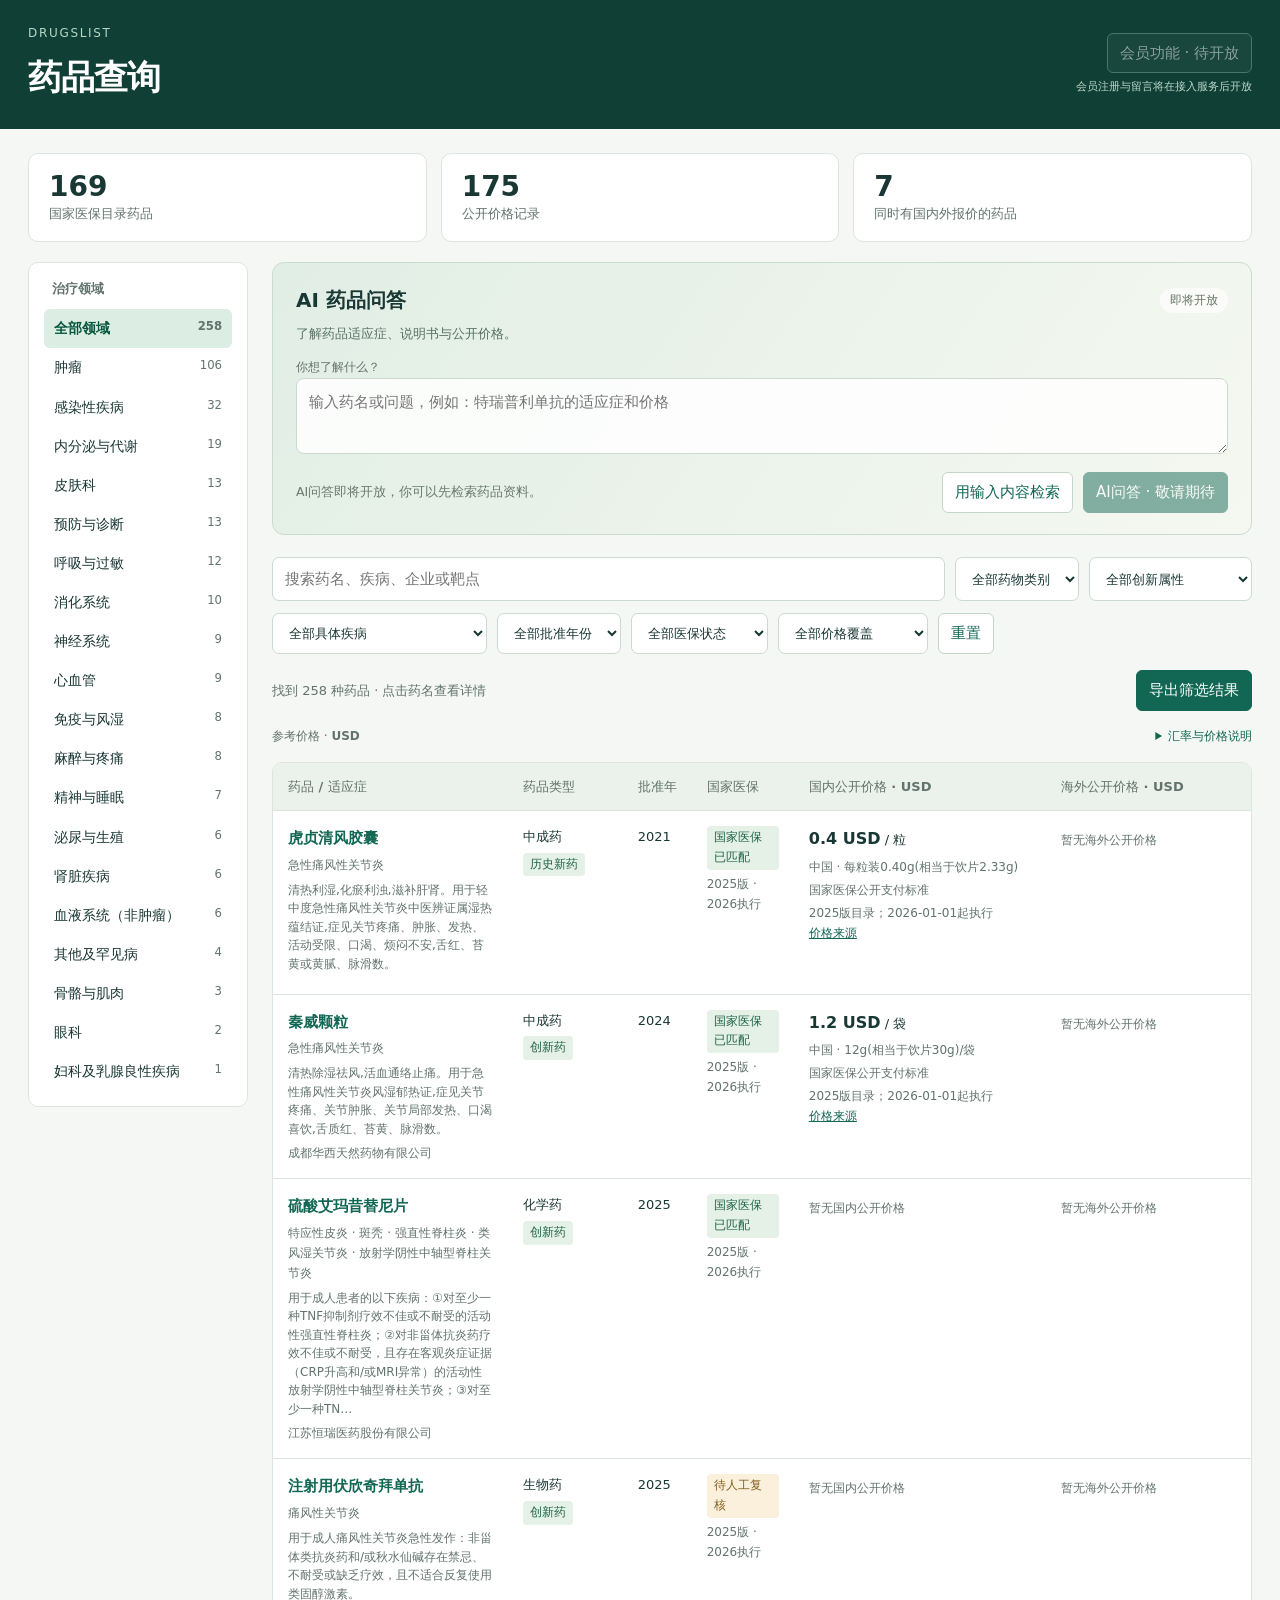
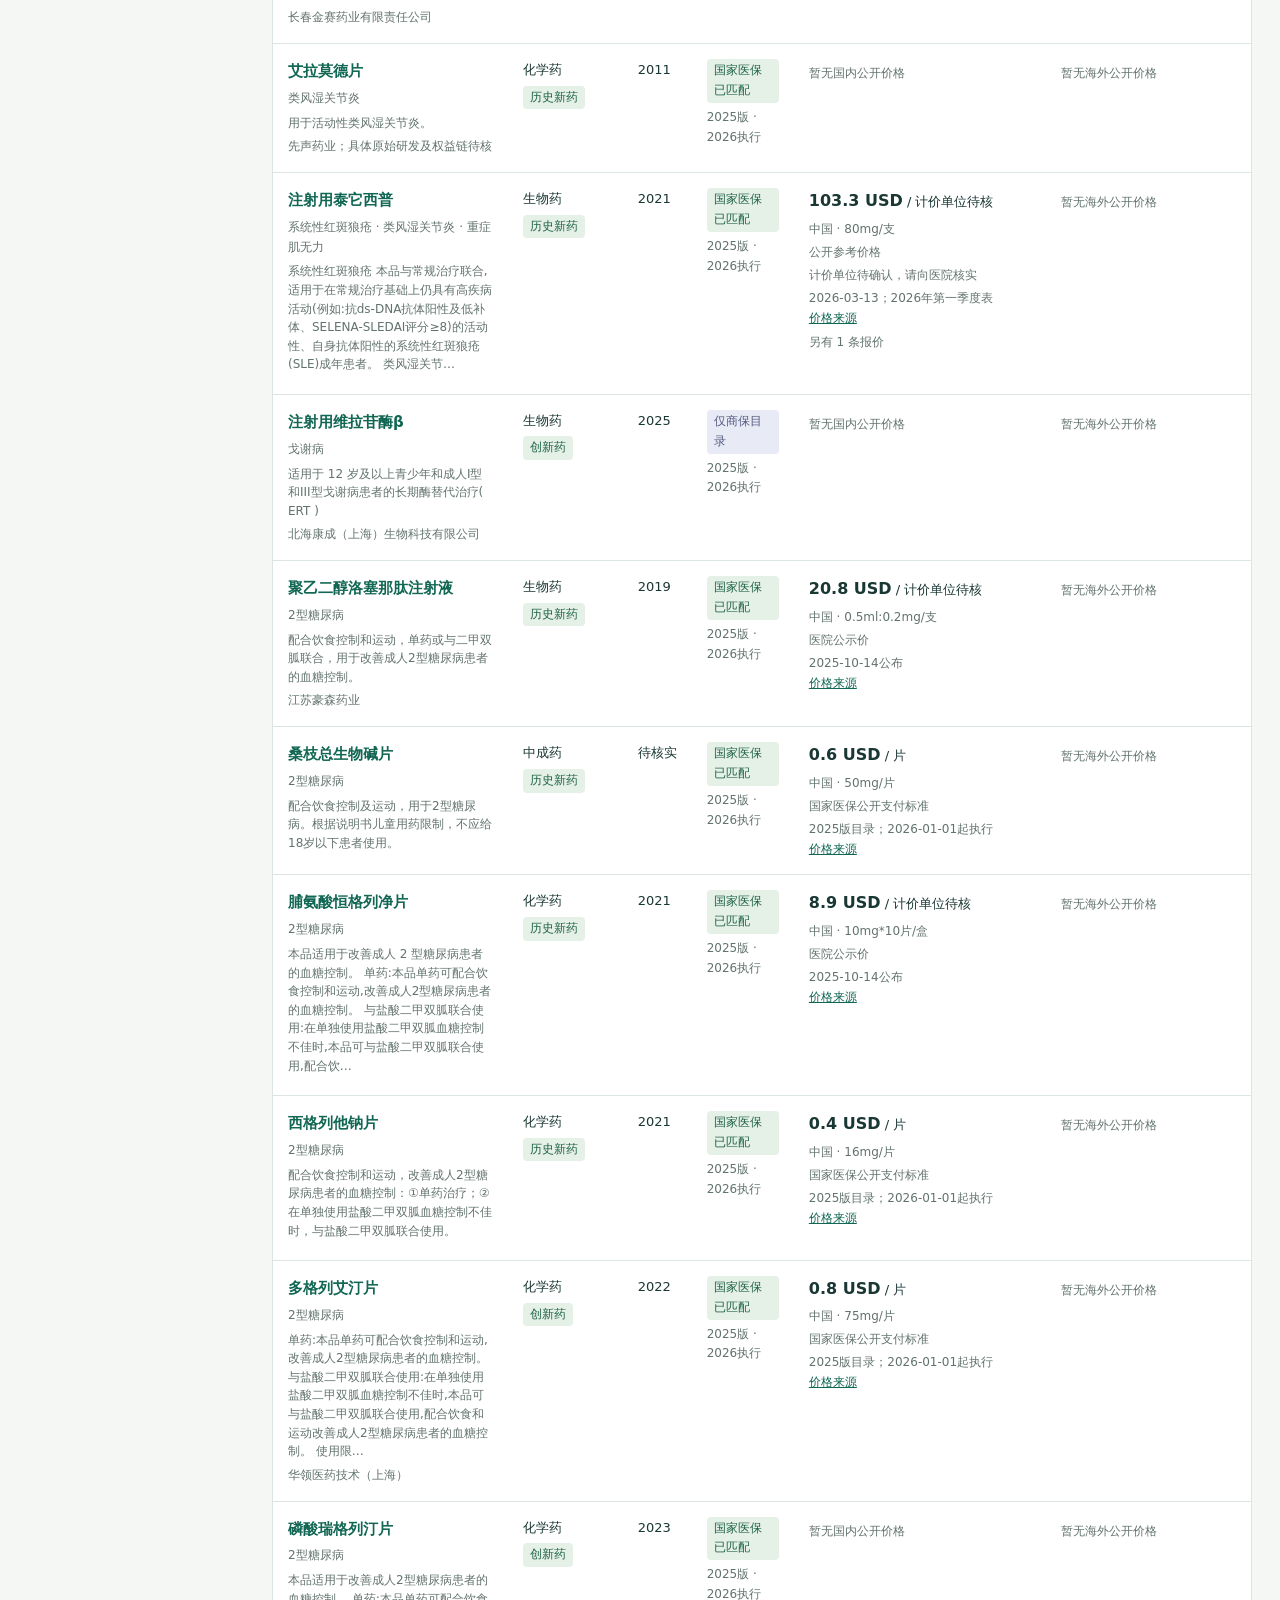
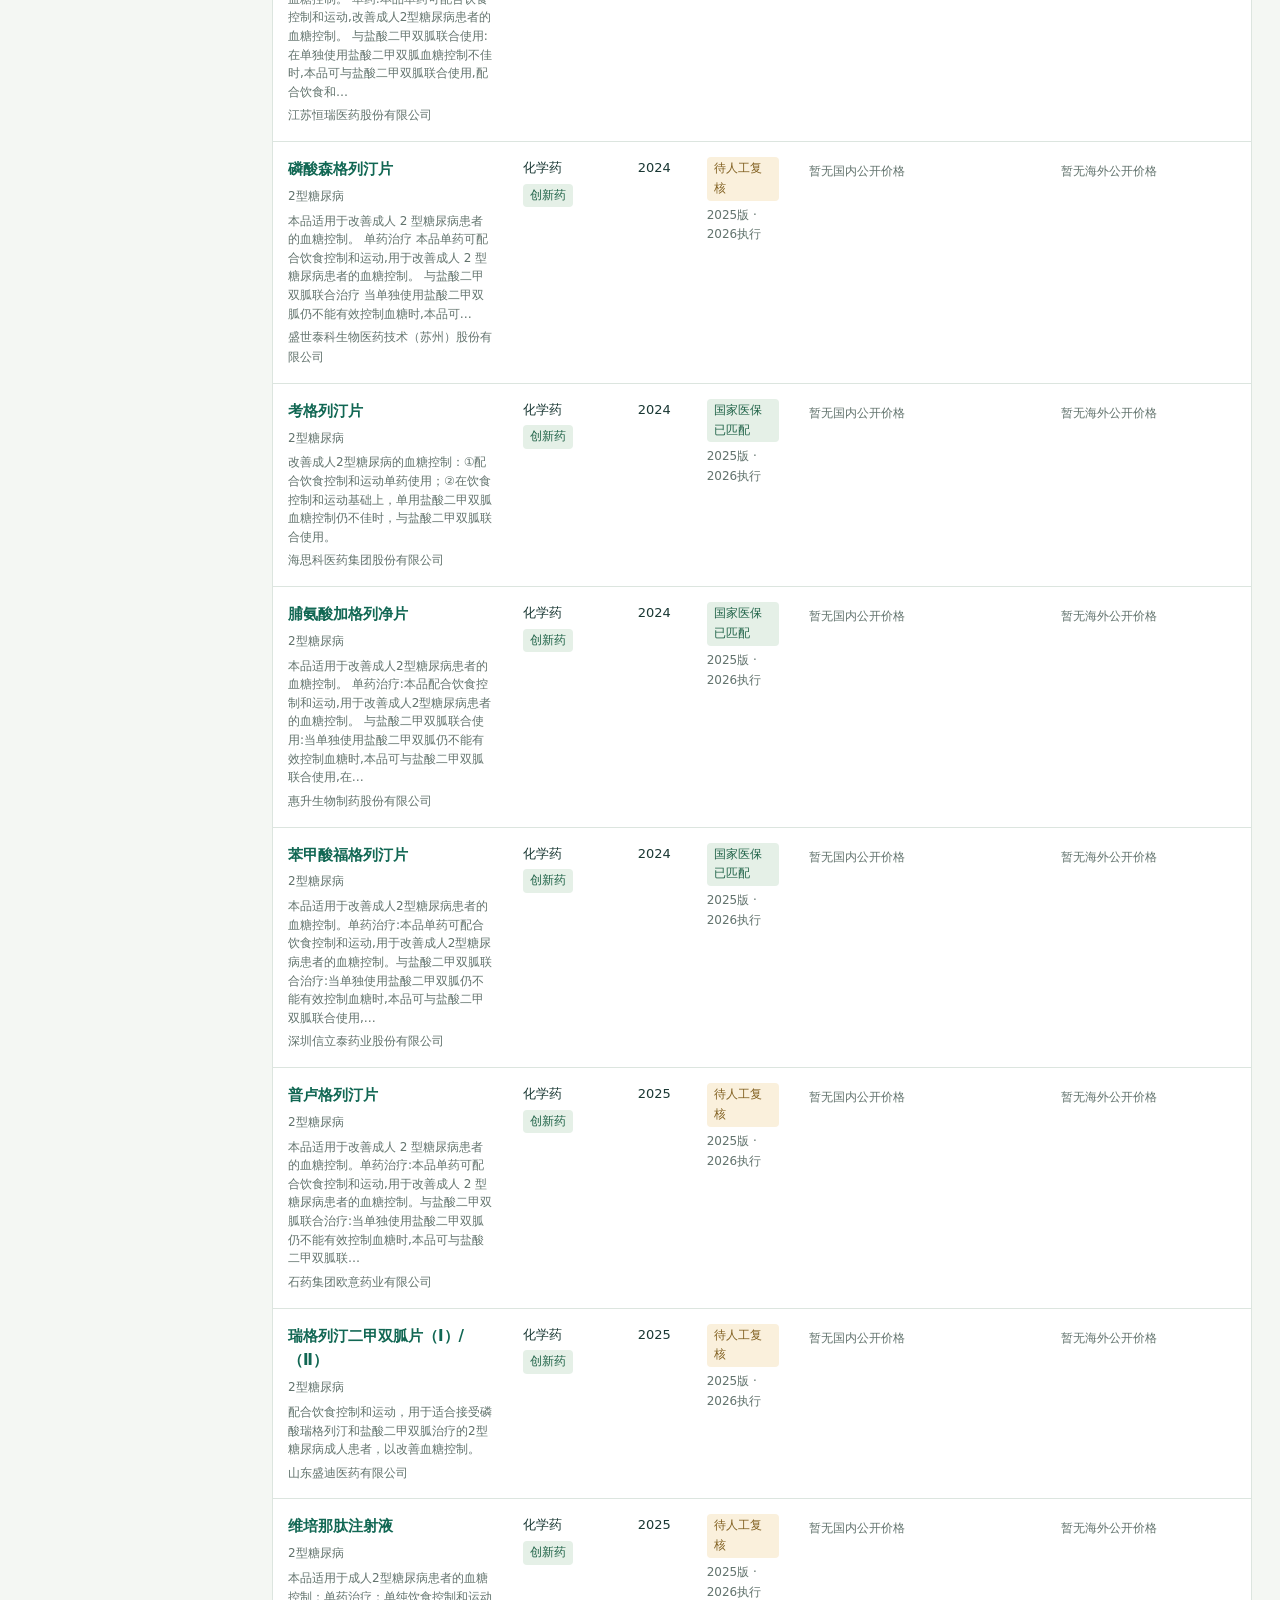
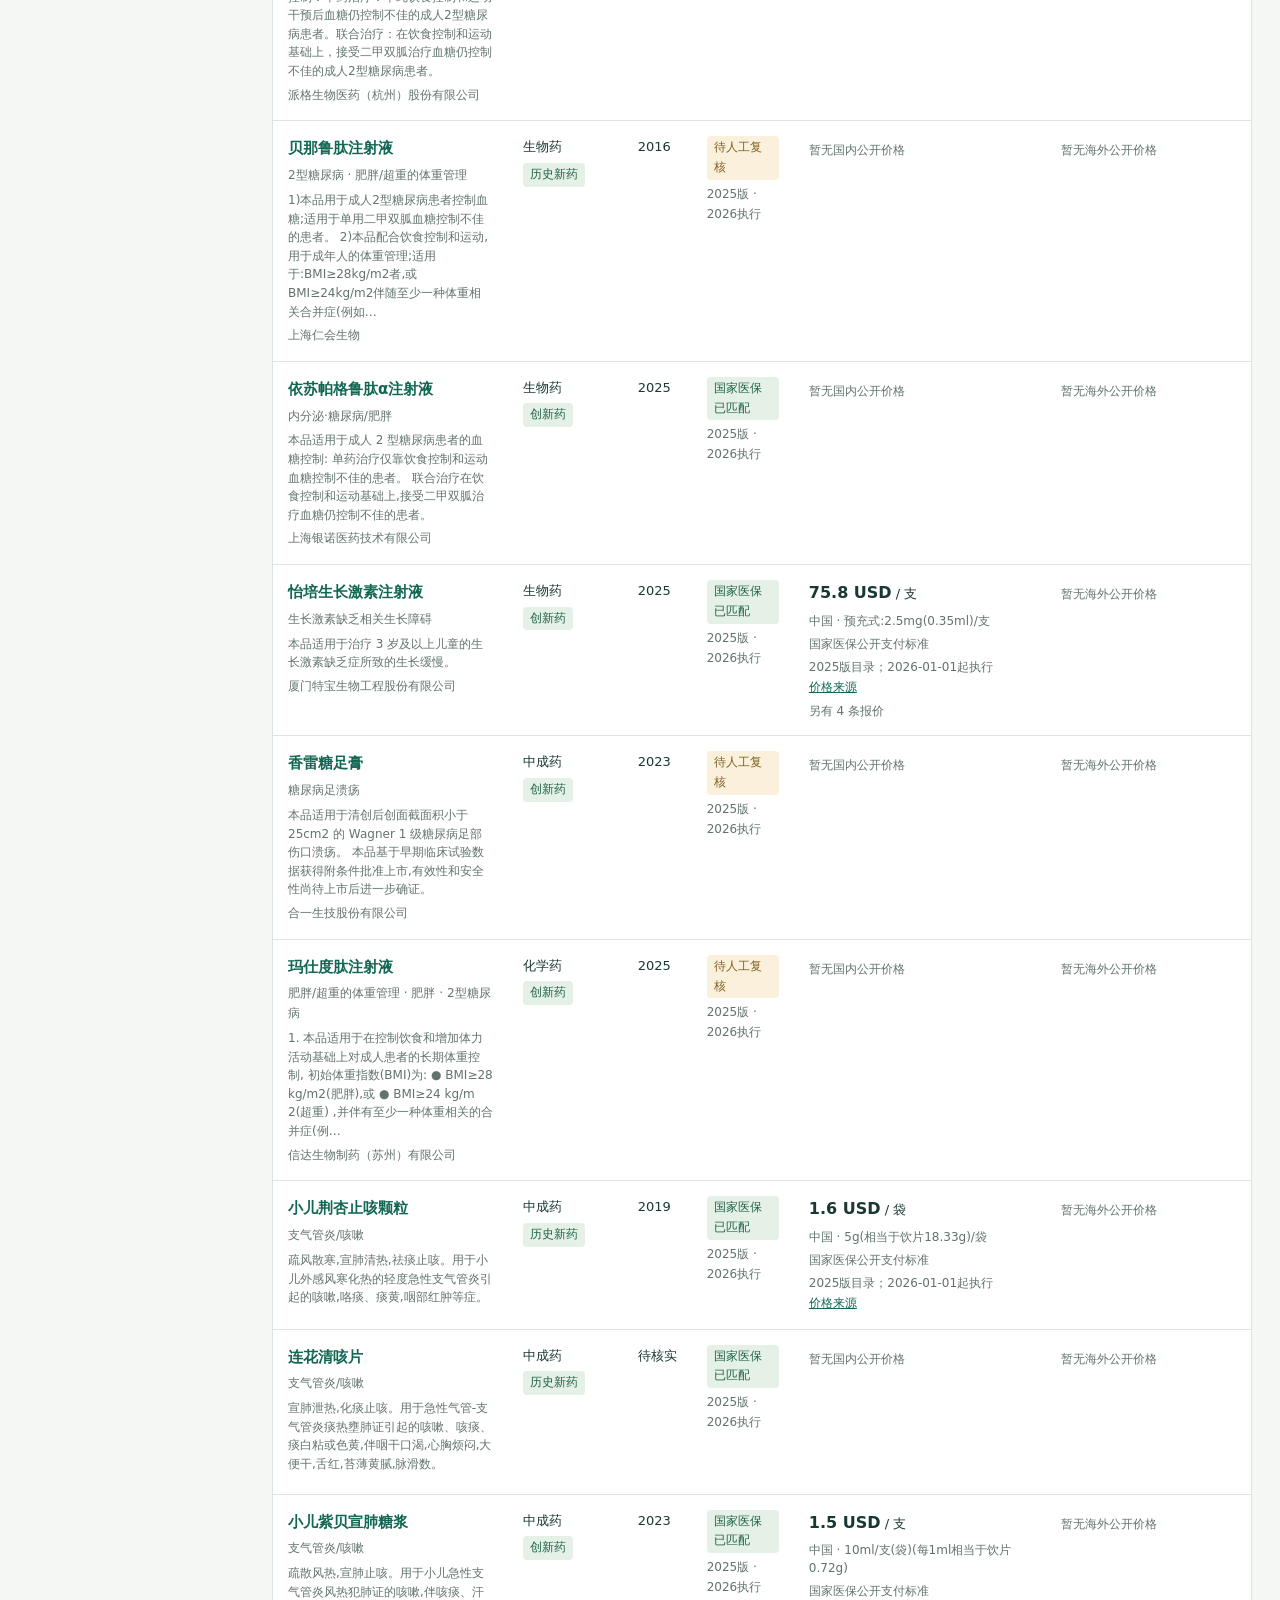
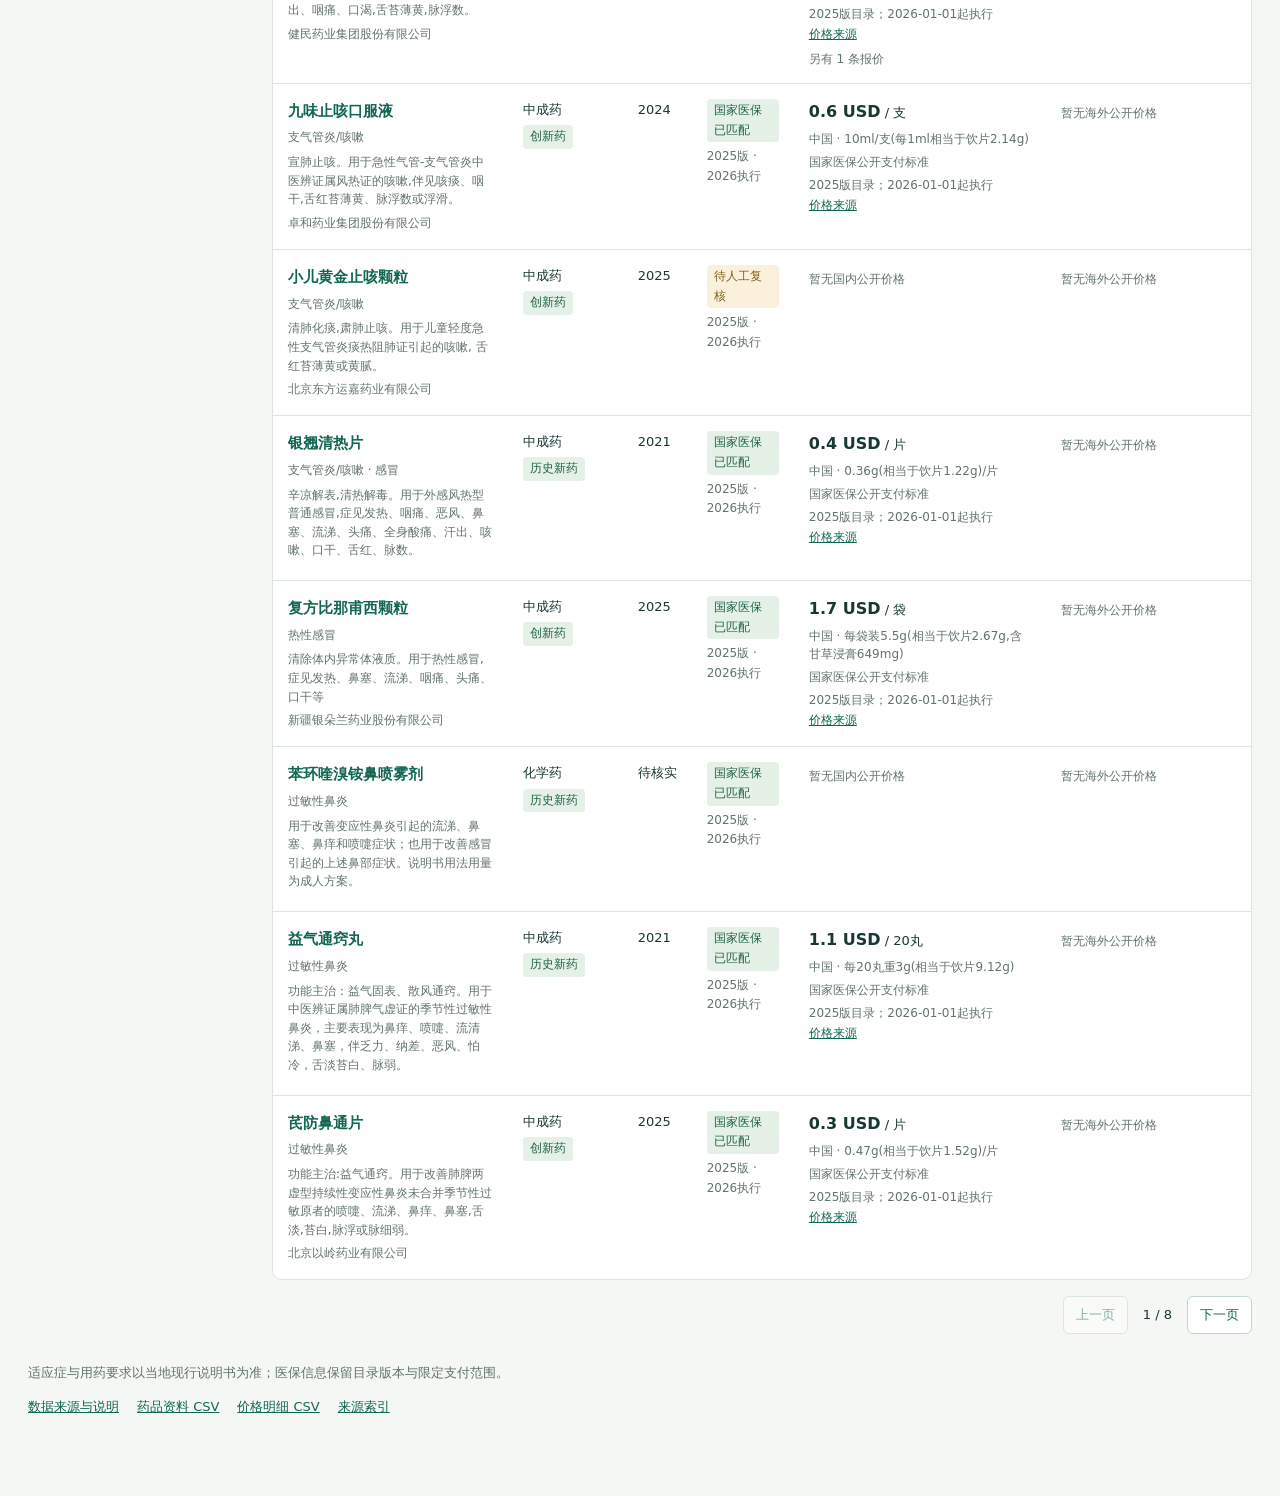
==== index.html @ 09538639 "Add patient drug categories and USD reference prices with simpler catalog UI" ====
<!doctype html><html lang="zh-CN"><meta charset="utf-8"><meta name="viewport" content="width=device-width, initial-scale=1"><meta name="description" content="查询药品适应症、官方说明书、国家医保信息及国内外公开价格。"><title>Drugslist · 药品查询</title><style>
:root{--ink:#193733;--muted:#62736d;--line:#dce5df;--bg:#f4f7f3;--green:#116753;--amber:#8c5d1a}*{box-sizing:border-box}body{margin:0;background:var(--bg);color:var(--ink);font:15px/1.65 system-ui,-apple-system,"PingFang SC",sans-serif}header{background:#103f35;color:#fff;padding:36px max(28px,calc((100vw - 1450px)/2));}header .eyebrow{letter-spacing:.14em;color:#b3d8c7;font-size:12px}h1{font-weight:650;letter-spacing:-.03em;font-size:34px;margin:5px 0 9px}header p{max-width:1050px;color:#d7e8e0;margin:0}a{color:var(--green)}header a{color:#d7e8e0}main{max-width:1506px;margin:auto;padding:24px 28px 50px}.stats{display:grid;grid-template-columns:repeat(5,1fr);gap:14px;margin-bottom:20px}.stat{border:1px solid var(--line);border-radius:10px;background:#fff;padding:16px 20px}.stat strong{font-size:30px;display:block;line-height:1.2}.stat span{color:var(--muted);font-size:13px}.notice{padding:14px 18px;border-left:4px solid #ac873c;background:#faf2df;color:#654e24;margin-bottom:20px;font-size:14px}.layout{display:grid;grid-template-columns:220px 1fr;gap:24px}.sidebar{align-self:start;position:sticky;top:15px;background:white;border:1px solid var(--line);border-radius:10px;padding:15px}.sidebar h2{font-size:13px;color:var(--muted);margin:0 8px 10px}.category{display:flex;width:100%;justify-content:space-between;background:none;border:0;padding:8px 10px;border-radius:6px;text-align:left;font-size:14px;cursor:pointer;color:var(--ink)}.category:hover{background:#edf4ee}.category.active{background:#dceee4;color:#07553e;font-weight:650}.category small{color:var(--muted)}.filters{display:flex;gap:10px;flex-wrap:wrap;margin-bottom:12px}input,select,button{font:inherit}input,select{border:1px solid #cbd9d1;padding:9px 12px;border-radius:7px;background:white;color:var(--ink)}input{flex:1;min-width:270px}select{max-width:100%}.toolbar{display:flex;justify-content:space-between;align-items:center;margin:16px 0;gap:12px;flex-wrap:wrap}.toolbar p{margin:0;color:var(--muted);font-size:13px}.btn{border:1px solid #c4d5ca;color:var(--green);background:#fff;border-radius:6px;padding:7px 12px;cursor:pointer}.btn.primary{background:var(--green);color:#fff;border-color:var(--green)}.tablewrap{border:1px solid var(--line);border-radius:10px;overflow:auto;background:white}table{border-collapse:collapse;width:100%;font-size:13px}th{text-align:left;background:#ebf1eb;color:var(--muted);white-space:nowrap;font-weight:550;padding:13px 15px}td{padding:15px;border-top:1px solid var(--line);vertical-align:top}td.name{min-width:210px;width:24%}.drugname{border:0;padding:0;background:none;font-weight:650;color:var(--green);text-align:left;cursor:pointer;font-size:15px}.drugname:hover{text-decoration:underline}.sub{display:block;font-size:12px;color:var(--muted);margin-top:5px}.tag{display:inline-block;padding:2px 7px;border-radius:4px;background:#e5f0e7;color:#1f6247;font-size:12px}.tag.pending{color:#816020;background:#faf0dc}.tag.commercial{background:#e8eaf5;color:#555b82}.indication{max-width:420px}.empty{padding:40px;text-align:center;color:var(--muted)}footer{margin:28px 0;color:var(--muted);font-size:13px}dialog{border:0;border-radius:12px;padding:0;width:min(960px,calc(100vw - 32px));max-height:90vh;box-shadow:0 15px 70px #163a3638}dialog::backdrop{background:#122d286b}.modalhead{position:sticky;top:0;background:#fff;border-bottom:1px solid var(--line);padding:20px 26px;display:flex;justify-content:space-between;gap:15px;z-index:2}.modalhead h2{font-size:23px;margin:0}.modalbody{padding:22px 26px;color:var(--ink)}.modalbody h3{margin:22px 0 10px;font-size:16px}.modalbody h3:first-child{margin-top:0}.grid{display:grid;grid-template-columns:155px 1fr;font-size:14px;gap:8px 15px}.grid dt{color:var(--muted)}.grid dd{margin:0;overflow-wrap:anywhere}.pricerow{border:1px solid var(--line);border-radius:8px;padding:14px;margin:10px 0}.pricerow strong{font-size:20px}.pricerow p{margin:5px 0;font-size:13px}.linkrow{margin:7px 0;font-size:13px;overflow-wrap:anywhere}.coverage{display:none;margin-top:20px}.coverage.show{display:block}.footlinks{display:flex;gap:18px;flex-wrap:wrap}.pricecell{min-width:205px;width:23%}.priceamount{font-size:16px;font-weight:650;font-variant-numeric:tabular-nums}.pricenote{margin:0 0 14px;color:var(--muted);font-size:12px}.pricecell .sub{line-height:1.5}.pricecell a{font-size:12px}.pagination{display:flex;justify-content:flex-end;align-items:center;gap:15px;margin-top:16px;font-size:13px}@media(max-width:1000px){.layout{grid-template-columns:1fr}.sidebar{position:static;display:flex;flex-wrap:wrap;gap:5px}.sidebar h2{width:100%}.category{width:auto;gap:12px}.stats{grid-template-columns:repeat(3,1fr)}header{padding:25px}main{padding:20px}.grid{grid-template-columns:1fr}.grid dd{margin-bottom:8px}}@media(max-width:580px){.stats{grid-template-columns:repeat(2,1fr)}h1{font-size:27px}.stat{padding:13px}.stat strong{font-size:26px}input{min-width:100%}main{padding:14px}td,th{padding:12px}.modalbody{padding:18px}.modalhead{padding:18px}}
</style><link rel="stylesheet" href="assets/community.css">
<header><div class="header-top"><div><div class="eyebrow">DRUGSLIST</div><h1>药品查询</h1></div><div class="header-member"><button id="memberButton" class="btn">登录 / 注册</button><small id="memberStatus"></small></div></div></header>
<main><section class="stats" id="stats" aria-label="药品资料概览"></section><div class="layout"><aside class="sidebar" id="categories"></aside><section>
<section class="ai-panel" aria-labelledby="aiHeading"><div class="ai-panel-heading"><h2 id="aiHeading">AI 药品问答</h2><span class="ai-badge">即将开放</span></div><p>了解药品适应症、说明书与公开价格。</p><label for="aiQuestion" class="sub">你想了解什么？</label><textarea id="aiQuestion" placeholder="输入药名或问题，例如：特瑞普利单抗的适应症和价格" maxlength="2000" rows="2"></textarea><div class="ai-actions"><small id="aiStatus" role="status">AI问答即将开放，你可以先检索药品资料。</small><button class="btn" id="aiSearchButton">用输入内容检索</button><button class="btn primary" disabled>AI问答 · 敬请期待</button></div></section>
<div class="filters"><input id="search" type="search" placeholder="搜索药名、疾病、企业或靶点" aria-label="搜索药品"><select id="drugKind" aria-label="药物类别"><option value="">全部药物类别</option></select><select id="innovation" aria-label="创新属性"><option value="">全部创新属性</option></select></div>
<select id="scope" aria-label="清单范围" hidden><option value="all" selected>全部药品</option><option value="main">主清单</option><option value="other">其他药品</option></select>
<div class="filters"><select id="disease" aria-label="具体疾病"><option value="">全部具体疾病</option></select><select id="year" aria-label="批准或证据年"><option value="">全部批准年份</option></select><select id="insurance" aria-label="医保状态"><option value="">全部医保状态</option><option value="national">国家医保已匹配</option><option value="commercial">仅商保目录</option><option value="pending">医保待复核</option></select><select id="price" aria-label="价格覆盖"><option value="">全部价格覆盖</option><option value="domestic">有国内报价</option><option value="foreign">有海外报价</option><option value="paired">同时有国内外报价</option><option value="missing">暂无国内报价</option></select><button class="btn" id="reset">重置</button></div>
<div class="toolbar"><p id="resultcount" aria-live="polite"></p><button class="btn primary" id="export">导出筛选结果</button></div>
<div class="price-context"><span>参考价格 · <b>USD</b></span><details><summary>汇率与价格说明</summary><p>采用 <span id="fxDate"></span> <a id="fxSource" target="_blank" rel="noopener">欧洲央行参考汇率</a> 折算。每片、每盒、每瓶等单位保持原样。原始报价及来源可在药品详情中查看。</p><p>公开价格不等于个人自付费用；实际支付受规格、当地医保和优惠条件影响。</p></details></div>
<div class="tablewrap"><table><thead><tr><th>药品 / 适应症</th><th>药品类型</th><th>批准年</th><th>国家医保</th><th>国内公开价格 · USD</th><th>海外公开价格 · USD</th></tr></thead><tbody id="rows"></tbody></table><div class="empty" id="empty" hidden>暂无符合条件的药品，请调整筛选。</div></div><div class="pagination"><button class="btn" id="prev">上一页</button><span id="page"></span><button class="btn" id="next">下一页</button></div></section></div>
<footer><p>适应症与用药要求以当地现行说明书为准；医保信息保留目录版本与限定支付范围。</p><div class="footlinks"><a href="DATA_NOTES.md">数据来源与说明</a><a href="data/drugs.csv" download>药品资料 CSV</a><a href="data/prices.csv" download>价格明细 CSV</a><a href="data/sources.csv" download>来源索引</a></div></footer></main>
<dialog id="detail"><div class="modalhead"><div><h2 id="drugtitle"></h2><span class="sub" id="drugsubtitle"></span></div><button class="btn" id="close" aria-label="关闭详情">关闭 ×</button></div><div class="modalbody" id="detailbody"></div></dialog>
<dialog id="authDialog" class="auth-dialog"><div class="modalhead"><h2 id="authTitle">欢迎回来</h2><button class="btn" id="authClose" aria-label="关闭会员窗口">关闭 ×</button></div><div class="auth-body"><div id="authFields"><form id="authForm"><label>会员账号<input id="username" name="username" autocomplete="username" pattern="[A-Za-z0-9_]{3,32}" minlength="3" maxlength="32" required placeholder="3–32位字母、数字或下划线"></label><label id="registerName" hidden>公开昵称<input id="displayName" name="display_name" autocomplete="nickname" maxlength="30" placeholder="评价中展示的昵称"></label><label>密码<input id="password" name="password" type="password" autocomplete="current-password" minlength="8" maxlength="128" required placeholder="至少8位"></label><small id="authPasswordNote"></small><button id="authSubmit" class="btn primary">登录</button></form><button id="authSwitch" class="auth-switch" type="button">还没有账号？注册会员</button></div><div id="accountInfo" hidden><p id="accountName"></p><p class="sub">你可以在每种药品详情下发布、更新或删除自己的评价。</p><button class="btn" id="logoutButton">退出登录</button></div><p id="authError" class="form-error" role="status"></p></div></dialog>
<script>const DATA=[{"drug_id": "DL-4AF98DBAD7", "治疗大类": "免疫与风湿", "疾病小类": "急性痛风性关节炎", "中文通用名": "虎贞清风胶囊", "英文通用名": "", "商品名": "", "企业/上市许可持有人": "", "研发属性": "国内企业关联；研发归属待核实", "清单层级": "国内企业关联主清单（暂定）", "药品类型": "中药", "注册创新类别": "报告明确创新药/历史新药；历史类别见证据", "机制/靶点": "医保分类：清热除湿剂（不等同完整作用机制）", "首次中国获批年份": "2021", "证据所属年份": "2021", "首次中国获批日期": "", "批准核实状态": "历史年报上市记录已核实；首次日期待核实", "获批适应症/功能主治": "具有清热利湿，化瘀利浊，滋补肝肾的功效，适用于治疗轻中度急性痛风性关节炎中医辨证属湿热蕴结证。", "适应症时间口径": "所引批准年份的适应症；非截至2026年的完整适应症全集", "国内上市状态": "历史批准记录已核实；当前持续销售状态未逐项核实", "海外上市状态": "待逐国核实", "医保状态": "已纳入国家医保（乙类）", "医保目录版本": "2025版；2026-01-01起执行", "医保限定支付范围": "清热利湿，化瘀利浊，滋补肝肾。用于轻中度急性痛风性关节炎。中医辨证属湿热蕴结证，症见关节疼痛、肿胀、发热、活动受限、口渴、烦闷不安，舌红、苔黄或黄腻、脉滑数。", "国内价格状态": "有历史公开价格样本（非当前全国统一价）", "国内价格": "2.99 CNY/粒 [每粒装0.40g(相当于饮片2.33g); 国家医保公开支付标准; 2025版目录；2026-01-01起执行]", "海外价格状态": "未完成海外上市及价格检索", "海外价格": "", "批准来源": "https://www.cnpharm.com/c/2022-06-01/827272.shtml", "批准来源定位": "重点治疗领域品种 15", "批准证据摘要": "具有清热利湿，化瘀利浊，滋补肝肾的功效，适用于治疗轻中度急性痛风性关节炎中医辨证属湿热蕴结证。本品为虎杖、车前草等4种药味组成的1.1类中药创新药，在中医临床经验方基础上进行研制，开展了随机、双盲、安慰剂平行对照、多中心临床试验，获得安全性、有效性证据，其获批上市将为患者提供新的治疗选择。", "采集副本来源": "", "核查日期": "2026-10-23", "备注": "", "医保来源": "https://www.nhsa.gov.cn/module/download/downfile.jsp?classid=0&filename=a32f9f2f3fc046afaf08471f87456ce3.pdf", "医保来源定位": "PDF第185页/编号42/虎贞清风胶囊", "医保协议期": "2026年1月1日至2027年12月31日", "医保核查方法": "目录药品名精确或去盐型/剂型标准化匹配；具体报销须核对剂型及限定", "医保药品分类": "清热除湿剂", "说明书列表": [], "说明书核查状态": "未取得完整官方说明书；已有医保申报/获批公告适应症依据", "适应症详细说明": "清热利湿,化瘀利浊,滋补肝肾。用于轻中度急性痛风性关节炎中医辨证属湿热蕴结证,症见关节疼痛、肿胀、发热、活动受限、口渴、烦闷不安,舌红、苔黄或黄腻、脉滑数。", "适应症来源": "https://www.nhsa.gov.cn/attach/Ypsn2025/YPSN202500252/YPSN202500252.pdf", "适应症版本": "2025年医保申报材料；非截至2026年的完整最新说明书", "疾病小类补充": [], "说明书缺口": "尚未取得厂家或监管机构可访问的完整说明书；当前为国家医保局公开申报中的适应症摘录，附件名未链接到完整原件。", "适应症来源列表": ["https://www.nhsa.gov.cn/attach/Ypsn2025/YPSN202500252/YPSN202500252.pdf"], "具体缺口": "尚未取得厂家或监管机构可访问的完整说明书；当前为国家医保局公开申报中的适应症摘录，附件名未链接到完整原件。", "已取得完整说明书": false, "已取得境内完整说明书": false, "治疗领域关系": "免疫与风湿", "药物类别": "中成药", "创新属性": "历史新药", "分类依据": "报告明确创新药/历史新药；历史类别见证据", "分类来源": "https://www.cnpharm.com/c/2022-06-01/827272.shtml"}, {"drug_id": "DL-655718D130", "治疗大类": "免疫与风湿", "疾病小类": "急性痛风性关节炎", "中文通用名": "秦威颗粒", "英文通用名": "", "商品名": "", "企业/上市许可持有人": "成都华西天然药物有限公司", "研发属性": "国内企业关联；自主研发/引进/共同开发待核实", "清单层级": "国内企业关联主清单（暂定）", "药品类型": "中药", "注册创新类别": "1类创新药（年度报告口径）", "机制/靶点": "医保分类：清热除湿剂（不等同完整作用机制）", "首次中国获批年份": "2024", "证据所属年份": "2024", "首次中国获批日期": "", "批准核实状态": "年度批准附表已核实；精确日期待核实", "获批适应症/功能主治": "清热除湿祛风，活血通络止痛。用于急性痛风性关节炎风湿郁热证，症见关节疼痛、关节肿胀、关节局部发热、口渴喜饮，舌质红、苔黄、脉滑数。", "适应症时间口径": "所引批准年份的适应症；非截至2026年的完整适应症全集", "国内上市状态": "历史批准记录已核实；当前持续销售状态未逐项核实", "海外上市状态": "待逐国核实", "医保状态": "已纳入国家医保（乙类）", "医保目录版本": "2025版；2026-01-01起执行", "医保限定支付范围": "清热除湿祛风，活血通络止痛。用于急性痛风性关节炎风湿郁热证，症见关节疼痛、关节肿胀、关节局部发热、口渴喜饮，舌质红、苔黄、脉滑数。", "国内价格状态": "有历史公开价格样本（非当前全国统一价）", "国内价格": "8.26 CNY/袋 [12g(相当于饮片30g)/袋; 国家医保公开支付标准; 2025版目录；2026-01-01起执行]", "海外价格状态": "未完成海外上市及价格检索", "海外价格": "", "批准来源": "https://www.cnpharm.com/upload/resources/file/2025/03/18/170990.pdf", "批准来源定位": "附件1 序号48；PDF第70页", "批准证据摘要": "", "采集副本来源": "https://www.cnpharm.com/upload/resources/file/2025/03/18/170990.pdf", "核查日期": "2026-10-23", "备注": "", "医保来源": "https://www.nhsa.gov.cn/module/download/downfile.jsp?classid=0&filename=a32f9f2f3fc046afaf08471f87456ce3.pdf", "医保来源定位": "PDF第186页/编号43/秦威颗粒", "医保协议期": "2025年1月1日至2026年12月31日", "医保核查方法": "目录药品名精确或去盐型/剂型标准化匹配；具体报销须核对剂型及限定", "医保药品分类": "清热除湿剂", "说明书列表": [], "说明书核查状态": "已核对官方公示申报中的说明书适应症，说明书原件仍待获取", "适应症详细说明": "清热除湿祛风,活血通络止痛。用于急性痛风性关节炎风湿郁热证,症见关节疼痛、关节肿胀、关节局部发热、口渴喜饮,舌质红、苔黄、脉滑数。", "适应症来源": "https://www.nhsa.gov.cn/attach/Ypsn2024/YPSW202400415/YPSW202400415.pdf", "适应症版本": "2024年医保目录调整企业申报公示：“说明书全部适应症/功能主治”栏；非截至2026年的完整最新说明书核验", "适应症来源列表": ["https://www.nhsa.gov.cn/attach/Ypsn2024/YPSW202400415/YPSW202400415.pdf"], "已取得完整说明书": false, "已取得境内完整说明书": false, "治疗领域关系": "免疫与风湿", "药物类别": "中成药", "创新属性": "创新药", "分类依据": "1类创新药（年度报告口径）", "分类来源": "https://www.cnpharm.com/upload/resources/file/2025/03/18/170990.pdf"}, {"drug_id": "DL-6DBEED1BF7", "治疗大类": "免疫与风湿", "疾病小类": "特应性皮炎;斑秃;强直性脊柱炎;类风湿关节炎;放射学阴性中轴型脊柱关节炎", "中文通用名": "硫酸艾玛昔替尼片", "英文通用名": "", "商品名": "", "企业/上市许可持有人": "江苏恒瑞医药股份有限公司", "研发属性": "国内企业关联；自主研发/引进/共同开发待核实", "清单层级": "国内企业关联主清单（暂定）", "药品类型": "化学药品", "注册创新类别": "1类创新药（年度报告口径）", "机制/靶点": "医保分类：Janus相关激酶(JAK)抑制剂（不等同完整作用机制）", "首次中国获批年份": "2025", "证据所属年份": "2025", "首次中国获批日期": "", "批准核实状态": "年度批准附表已核实；精确日期待核实", "获批适应症/功能主治": "本品适用于对一种或多种TNF抑制剂疗效不佳或不耐受的活动性强直性脊柱炎成人患者。本品适用于对一种或多种TNF抑制剂疗效不佳或不耐受的中重度活动性类风湿关节炎成人患者。本品用于对局部外用治疗或其他系统性治疗应答不充分或不耐受的中重度特应性皮炎成人患者。本品适用于成人重度斑秃患者。", "适应症时间口径": "所引批准年份的适应症；非截至2026年的完整适应症全集", "国内上市状态": "历史批准记录已核实；当前持续销售状态未逐项核实", "海外上市状态": "待逐国核实", "医保状态": "已纳入国家医保（乙类）", "医保目录版本": "2025版；2026-01-01起执行", "医保限定支付范围": "限：1.对局部外用治疗或其他系统性治疗应答不充分或不耐受的中重度特应性皮炎成人患者；2.对一种或多种TNF抑制剂疗效不佳或不耐受的中重度活动性类风湿关节炎成人患者；3.对一种或多种TNF抑制剂疗效不佳或不耐受的活动性强直性脊柱炎成人患者。", "国内价格状态": "本轮未采集到可核验公开价格", "国内价格": "", "海外价格状态": "未完成海外上市及价格检索", "海外价格": "", "批准来源": "https://www.cde.org.cn/main/news/viewInfoCommon/b93aba16ec47467317057dca4aac8437", "批准来源定位": "附件1 序号18；PDF第61页", "批准证据摘要": "", "采集副本来源": "https://file.ciopharma.com/Public/Uploads/Oss/20260513/53b2a5dc51b6cd6a554c2b9a3031b51d5386b1b2.pdf", "核查日期": "2026-10-23", "备注": "", "医保来源": "https://www.nhsa.gov.cn/module/download/downfile.jsp?classid=0&filename=a32f9f2f3fc046afaf08471f87456ce3.pdf", "医保来源定位": "PDF第170页/编号302/硫酸艾玛昔替尼片", "医保协议期": "2026年1月1日至2027年12月31日", "医保核查方法": "目录药品名精确或去盐型/剂型标准化匹配；具体报销须核对剂型及限定", "医保药品分类": "Janus相关激酶(JAK)抑制剂", "说明书列表": [{"标题": "硫酸艾玛昔替尼片官方说明书（50页图像）", "url": "https://www.hengrui.com/uploads/202609091105111e61723f-802c-461a-adab-5594980e109c/0.jpg", "来源页面": "https://www.hengrui.com/product/innovativeMedicine.html?type=1", "页面列表": ["https://www.hengrui.com/uploads/202609091105111e61723f-802c-461a-adab-5594980e109c/0.jpg", "https://www.hengrui.com/uploads/20260909110511084df955-9cef-4aa1-b3c9-8d40f0a499c4/1.jpg", "https://www.hengrui.com/uploads/2026090911051198e44be3-2a14-4c8d-8668-e08c939b08a4/2.jpg", "https://www.hengrui.com/uploads/202609091105114e0e478c-ee2f-4906-aa96-21c6e0369ed0/3.jpg", "https://www.hengrui.com/uploads/20260909110511078aec65-5564-41ba-8b09-a9b3c1a84f53/4.jpg", "https://www.hengrui.com/uploads/2026090911051182b29f97-5f0e-4a0d-90cd-f7773a29898d/5.jpg", "https://www.hengrui.com/uploads/20260909110512f7adf69a-8f47-40e3-af9f-0ecf8e1bc082/6.jpg", "https://www.hengrui.com/uploads/202609091105121acad93f-36b8-4751-9e78-614bdcbd85e7/7.jpg", "https://www.hengrui.com/uploads/2026090911051249fdedd6-1722-482b-a99f-7b96eed66bd3/8.jpg", "https://www.hengrui.com/uploads/20260909110513df6d9c2a-ca85-40c8-a3f3-2799652799da/9.jpg", "https://www.hengrui.com/uploads/202609091105137114af1f-ccf7-4d7e-91a1-e82df830bfb8/10.jpg", "https://www.hengrui.com/uploads/2026090911051359fbf222-a928-4190-b264-73fccd3fccbf/11.jpg", "https://www.hengrui.com/uploads/2026090911051324cd8498-cc31-4a04-a19f-b90b1b2421f9/12.jpg", "https://www.hengrui.com/uploads/20260909110513e2908ac1-b919-4de7-b301-e4fdb9812909/13.jpg", "https://www.hengrui.com/uploads/20260909110514e8d9f6af-9a2a-4d5c-97c2-985e59e06837/14.jpg", "https://www.hengrui.com/uploads/20260909110514f6451e82-8fdf-46a7-a862-4622d4664f8e/15.jpg", "https://www.hengrui.com/uploads/2026090911051479a9ac53-97db-4120-8a74-27f168c9bf14/16.jpg", "https://www.hengrui.com/uploads/20260909110515861d0f4c-9a4b-484a-b81c-b3271a20e9c2/17.jpg", "https://www.hengrui.com/uploads/202609091105158fdbba55-6186-40ed-bba1-998215f8cf05/18.jpg", "https://www.hengrui.com/uploads/20260909110515a82d67f2-ebf5-4160-ae06-afcfadb4741f/19.jpg", "https://www.hengrui.com/uploads/202609091105164f4468b3-8243-486d-a793-e642ab5ae93b/20.jpg", "https://www.hengrui.com/uploads/202609091105172e5b0bbf-b8fa-4b48-a207-dd8a23fea42b/21.jpg", "https://www.hengrui.com/uploads/2026090911051714d6b3c7-fed2-4cf4-8f70-d19ef889deec/22.jpg", "https://www.hengrui.com/uploads/2026090911051627cf8973-6197-4437-8b09-771a9c29664f/23.jpg", "https://www.hengrui.com/uploads/20260909110516d682070d-e771-4ccf-9812-2c497fbbaeae/24.jpg", "https://www.hengrui.com/uploads/20260909110516076d1088-f5d0-48c2-aa4c-0ef42f640cc4/25.jpg", "https://www.hengrui.com/uploads/20260909110516fa012db6-7ff0-4a80-bef3-5b5e1361fa41/26.jpg", "https://www.hengrui.com/uploads/2026090911051775cbfbd4-3e0b-4a37-b532-5515be730541/27.jpg", "https://www.hengrui.com/uploads/20260909110518c47fcbe1-f4ad-4e60-968c-c12ca9d05c79/28.jpg", "https://www.hengrui.com/uploads/20260909110518d82e3c9c-aa20-4373-b504-4a5d59c0a3e0/29.jpg", "https://www.hengrui.com/uploads/202609091105189fa3b533-951c-42e9-9e06-f598ebbc4d42/30.jpg", "https://www.hengrui.com/uploads/20260909110520df9fb569-58a6-406e-a747-8120a647386e/31.jpg", "https://www.hengrui.com/uploads/20260909110518a407ebbd-3e8f-4ba1-92e0-8357c9e52d95/32.jpg", "https://www.hengrui.com/uploads/20260909110519c4b489ec-a67e-4803-ad0b-4dba6d205adf/33.jpg", "https://www.hengrui.com/uploads/20260909110519f6dbad26-1ac1-4e90-9467-57b123c72ba2/34.jpg", "https://www.hengrui.com/uploads/20260909110520cd3cf0b4-3c33-4ee4-84bc-6648e7273a30/35.jpg", "https://www.hengrui.com/uploads/2026090911052041acd29f-1f10-4ca8-b948-9fc8ae2f901b/36.jpg", "https://www.hengrui.com/uploads/20260909110521d9d3ffb8-66d9-414f-aeec-bb49bfeb8bf0/37.jpg", "https://www.hengrui.com/uploads/20260909110520633cde37-bd98-4c0c-af6b-5045117d257b/38.jpg", "https://www.hengrui.com/uploads/20260909110522ff51fe19-0b32-4199-a0d9-af66439a0bfa/39.jpg", "https://www.hengrui.com/uploads/202609091105217181e24c-473a-486a-a291-c7930a55ca1f/40.jpg", "https://www.hengrui.com/uploads/20260909110523c79b5b1b-def1-4186-8aa5-c80dda2f94a9/41.jpg", "https://www.hengrui.com/uploads/20260909110521fbfa02e8-a137-401c-8bd6-81c8fad0612d/42.jpg", "https://www.hengrui.com/uploads/20260909110522016b4d68-21b1-484e-9b68-0ae63565e471/43.jpg", "https://www.hengrui.com/uploads/202609091105211a7fb6c7-5d37-4fd8-8a12-137fc63b1eae/44.jpg", "https://www.hengrui.com/uploads/202609091105213681544f-160f-47b5-ae3a-388756763cd6/45.jpg", "https://www.hengrui.com/uploads/20260909110522fdb80329-eaa0-414d-89ae-ea4f12a7a30d/46.jpg", "https://www.hengrui.com/uploads/20260909110523d169abe0-888b-4738-a750-c954228dee18/47.jpg", "https://www.hengrui.com/uploads/20260909110523e0915cbd-a3d4-4199-b446-40f9750a4639/48.jpg", "https://www.hengrui.com/uploads/202609091105234971823c-7065-404d-9855-5407c276133e/49.jpg"], "来源机构": "恒瑞医药", "版本日期": "2026-08-20", "地域": "中国大陆", "来源类型": "企业官网完整说明书逐页图像", "核验状态": "已核对通用名、修改日期和适应症；官网接口提供完整页序列", "本地副本说明": "按官网完整页序列下载并合并为PDF，未改变页面内容", "页数": 50, "原件链接列表": ["https://www.hengrui.com/uploads/202609091105111e61723f-802c-461a-adab-5594980e109c/0.jpg", "https://www.hengrui.com/uploads/20260909110511084df955-9cef-4aa1-b3c9-8d40f0a499c4/1.jpg", "https://www.hengrui.com/uploads/2026090911051198e44be3-2a14-4c8d-8668-e08c939b08a4/2.jpg", "https://www.hengrui.com/uploads/202609091105114e0e478c-ee2f-4906-aa96-21c6e0369ed0/3.jpg", "https://www.hengrui.com/uploads/20260909110511078aec65-5564-41ba-8b09-a9b3c1a84f53/4.jpg", "https://www.hengrui.com/uploads/2026090911051182b29f97-5f0e-4a0d-90cd-f7773a29898d/5.jpg", "https://www.hengrui.com/uploads/20260909110512f7adf69a-8f47-40e3-af9f-0ecf8e1bc082/6.jpg", "https://www.hengrui.com/uploads/202609091105121acad93f-36b8-4751-9e78-614bdcbd85e7/7.jpg", "https://www.hengrui.com/uploads/2026090911051249fdedd6-1722-482b-a99f-7b96eed66bd3/8.jpg", "https://www.hengrui.com/uploads/20260909110513df6d9c2a-ca85-40c8-a3f3-2799652799da/9.jpg", "https://www.hengrui.com/uploads/202609091105137114af1f-ccf7-4d7e-91a1-e82df830bfb8/10.jpg", "https://www.hengrui.com/uploads/2026090911051359fbf222-a928-4190-b264-73fccd3fccbf/11.jpg", "https://www.hengrui.com/uploads/2026090911051324cd8498-cc31-4a04-a19f-b90b1b2421f9/12.jpg", "https://www.hengrui.com/uploads/20260909110513e2908ac1-b919-4de7-b301-e4fdb9812909/13.jpg", "https://www.hengrui.com/uploads/20260909110514e8d9f6af-9a2a-4d5c-97c2-985e59e06837/14.jpg", "https://www.hengrui.com/uploads/20260909110514f6451e82-8fdf-46a7-a862-4622d4664f8e/15.jpg", "https://www.hengrui.com/uploads/2026090911051479a9ac53-97db-4120-8a74-27f168c9bf14/16.jpg", "https://www.hengrui.com/uploads/20260909110515861d0f4c-9a4b-484a-b81c-b3271a20e9c2/17.jpg", "https://www.hengrui.com/uploads/202609091105158fdbba55-6186-40ed-bba1-998215f8cf05/18.jpg", "https://www.hengrui.com/uploads/20260909110515a82d67f2-ebf5-4160-ae06-afcfadb4741f/19.jpg", "https://www.hengrui.com/uploads/202609091105164f4468b3-8243-486d-a793-e642ab5ae93b/20.jpg", "https://www.hengrui.com/uploads/202609091105172e5b0bbf-b8fa-4b48-a207-dd8a23fea42b/21.jpg", "https://www.hengrui.com/uploads/2026090911051714d6b3c7-fed2-4cf4-8f70-d19ef889deec/22.jpg", "https://www.hengrui.com/uploads/2026090911051627cf8973-6197-4437-8b09-771a9c29664f/23.jpg", "https://www.hengrui.com/uploads/20260909110516d682070d-e771-4ccf-9812-2c497fbbaeae/24.jpg", "https://www.hengrui.com/uploads/20260909110516076d1088-f5d0-48c2-aa4c-0ef42f640cc4/25.jpg", "https://www.hengrui.com/uploads/20260909110516fa012db6-7ff0-4a80-bef3-5b5e1361fa41/26.jpg", "https://www.hengrui.com/uploads/2026090911051775cbfbd4-3e0b-4a37-b532-5515be730541/27.jpg", "https://www.hengrui.com/uploads/20260909110518c47fcbe1-f4ad-4e60-968c-c12ca9d05c79/28.jpg", "https://www.hengrui.com/uploads/20260909110518d82e3c9c-aa20-4373-b504-4a5d59c0a3e0/29.jpg", "https://www.hengrui.com/uploads/202609091105189fa3b533-951c-42e9-9e06-f598ebbc4d42/30.jpg", "https://www.hengrui.com/uploads/20260909110520df9fb569-58a6-406e-a747-8120a647386e/31.jpg", "https://www.hengrui.com/uploads/20260909110518a407ebbd-3e8f-4ba1-92e0-8357c9e52d95/32.jpg", "https://www.hengrui.com/uploads/20260909110519c4b489ec-a67e-4803-ad0b-4dba6d205adf/33.jpg", "https://www.hengrui.com/uploads/20260909110519f6dbad26-1ac1-4e90-9467-57b123c72ba2/34.jpg", "https://www.hengrui.com/uploads/20260909110520cd3cf0b4-3c33-4ee4-84bc-6648e7273a30/35.jpg", "https://www.hengrui.com/uploads/2026090911052041acd29f-1f10-4ca8-b948-9fc8ae2f901b/36.jpg", "https://www.hengrui.com/uploads/20260909110521d9d3ffb8-66d9-414f-aeec-bb49bfeb8bf0/37.jpg", "https://www.hengrui.com/uploads/20260909110520633cde37-bd98-4c0c-af6b-5045117d257b/38.jpg", "https://www.hengrui.com/uploads/20260909110522ff51fe19-0b32-4199-a0d9-af66439a0bfa/39.jpg", "https://www.hengrui.com/uploads/202609091105217181e24c-473a-486a-a291-c7930a55ca1f/40.jpg", "https://www.hengrui.com/uploads/20260909110523c79b5b1b-def1-4186-8aa5-c80dda2f94a9/41.jpg", "https://www.hengrui.com/uploads/20260909110521fbfa02e8-a137-401c-8bd6-81c8fad0612d/42.jpg", "https://www.hengrui.com/uploads/20260909110522016b4d68-21b1-484e-9b68-0ae63565e471/43.jpg", "https://www.hengrui.com/uploads/202609091105211a7fb6c7-5d37-4fd8-8a12-137fc63b1eae/44.jpg", "https://www.hengrui.com/uploads/202609091105213681544f-160f-47b5-ae3a-388756763cd6/45.jpg", "https://www.hengrui.com/uploads/20260909110522fdb80329-eaa0-414d-89ae-ea4f12a7a30d/46.jpg", "https://www.hengrui.com/uploads/20260909110523d169abe0-888b-4738-a750-c954228dee18/47.jpg", "https://www.hengrui.com/uploads/20260909110523e0915cbd-a3d4-4199-b446-40f9750a4639/48.jpg", "https://www.hengrui.com/uploads/202609091105234971823c-7065-404d-9855-5407c276133e/49.jpg"], "本地阅读副本": ["https://github.com/Hanhancyber/Drugslist/releases/download/labels-2026-10-23/DL-6DBEED1BF7-1-1.pdf"]}], "说明书核查状态": "已核验官方完整说明书（逐页图像）", "适应症详细说明": "用于成人患者的以下疾病：①对至少一种TNF抑制剂疗效不佳或不耐受的活动性强直性脊柱炎；②对非甾体抗炎药疗效不佳或不耐受，且存在客观炎症证据（CRP升高和/或MRI异常）的活动性放射学阴性中轴型脊柱关节炎；③对至少一种TNF抑制剂疗效不佳或不耐受的中重度活动性类风湿关节炎；④对局部外用治疗或其他系统性治疗应答不充分或不耐受的中重度特应性皮炎；⑤重度斑秃。", "适应症来源": "https://www.hengrui.com/product/innovativeMedicine.html?type=1", "适应症版本": "2026-08-20", "疾病小类补充": ["强直性脊柱炎", "类风湿关节炎", "放射学阴性中轴型脊柱关节炎", "特应性皮炎", "斑秃"], "适应症来源列表": ["https://www.hengrui.com/product/innovativeMedicine.html?type=1"], "已取得完整说明书": true, "已取得境内完整说明书": true, "治疗领域关系": "免疫与风湿;皮肤科", "药物类别": "化学药", "创新属性": "创新药", "分类依据": "1类创新药（年度报告口径）", "分类来源": "https://www.cde.org.cn/main/news/viewInfoCommon/b93aba16ec47467317057dca4aac8437"}, {"drug_id": "DL-0B682A23F9", "治疗大类": "免疫与风湿", "疾病小类": "痛风性关节炎", "中文通用名": "注射用伏欣奇拜单抗", "英文通用名": "", "商品名": "", "企业/上市许可持有人": "长春金赛药业有限责任公司", "研发属性": "国内企业关联；自主研发/引进/共同开发待核实", "清单层级": "国内企业关联主清单（暂定）", "药品类型": "治疗用生物制品", "注册创新类别": "1类创新药（年度报告口径）", "机制/靶点": "", "首次中国获批年份": "2025", "证据所属年份": "2025", "首次中国获批日期": "", "批准核实状态": "年度批准附表已核实；精确日期待核实", "获批适应症/功能主治": "本品适用于对非甾体类抗炎药和或秋水仙碱禁忌、不耐受或缺乏疗效的，以及不适合反复使用类固醇激素的成人痛风性关节炎急性发作。", "适应症时间口径": "所引批准年份的适应症；非截至2026年的完整适应症全集", "国内上市状态": "历史批准记录已核实；当前持续销售状态未逐项核实", "海外上市状态": "待逐国核实", "医保状态": "2025国家医保目录未匹配；待人工复核", "医保目录版本": "2025版；2026-01-01起执行", "医保限定支付范围": "", "国内价格状态": "本轮未采集到可核验公开价格", "国内价格": "", "海外价格状态": "未完成海外上市及价格检索", "海外价格": "", "批准来源": "https://www.cde.org.cn/main/news/viewInfoCommon/b93aba16ec47467317057dca4aac8437", "批准来源定位": "附件1 序号64；PDF第69页", "批准证据摘要": "", "采集副本来源": "https://file.ciopharma.com/Public/Uploads/Oss/20260513/53b2a5dc51b6cd6a554c2b9a3031b51d5386b1b2.pdf", "核查日期": "2026-10-23", "备注": "", "医保核查方法": "已检索目录全文提取条目；未匹配不直接认定未纳入；复合剂型名称仍需人工复核", "医保来源": "https://www.nhsa.gov.cn/module/download/downfile.jsp?classid=0&filename=a32f9f2f3fc046afaf08471f87456ce3.pdf", "说明书列表": [{"标题": "注射用伏欣奇拜单抗官方说明书", "url": "https://www.genscigroup.com/Public/Uploads/uploadfile/files/20250715/68b69b6fc597c.pdf", "来源机构": "长春金赛药业", "版本日期": "未填写核准/修改日期（官网2025-07发布）", "地域": "中国大陆", "来源类型": "企业官方说明书原件", "核验状态": "已核对药品名称及说明书正文", "原件链接列表": [], "本地阅读副本": ["https://github.com/Hanhancyber/Drugslist/releases/download/labels-2026-10-23/DL-0B682A23F9-1-1.pdf"]}], "说明书核查状态": "已核验官方完整说明书", "适应症详细说明": "用于成人痛风性关节炎急性发作：非甾体类抗炎药和/或秋水仙碱存在禁忌、不耐受或缺乏疗效，且不适合反复使用类固醇激素。", "适应症来源": "https://www.genscigroup.com/Public/Uploads/uploadfile/files/20250715/68b69b6fc597c.pdf", "适应症版本": "未填写核准/修改日期（官网2025-07发布）", "疾病小类补充": [], "适应症来源列表": ["https://www.genscigroup.com/Public/Uploads/uploadfile/files/20250715/68b69b6fc597c.pdf"], "已取得完整说明书": true, "已取得境内完整说明书": true, "治疗领域关系": "免疫与风湿", "药物类别": "生物药", "创新属性": "创新药", "分类依据": "1类创新药（年度报告口径）", "分类来源": "https://www.cde.org.cn/main/news/viewInfoCommon/b93aba16ec47467317057dca4aac8437"}, {"drug_id": "DL-7A18BC60FE", "治疗大类": "免疫与风湿", "疾病小类": "类风湿关节炎", "中文通用名": "艾拉莫德片", "英文通用名": "", "商品名": "艾得辛", "企业/上市许可持有人": "先声药业；具体原始研发及权益链待核", "研发属性": "国内开发产品；分子原创归属待独立复核", "清单层级": "国内企业关联主清单（暂定）", "药品类型": "化学药品", "注册创新类别": "历史创新药；具体注册分类见来源", "机制/靶点": "医保分类：其他非甾体类抗炎和抗风湿药（不等同完整作用机制）", "首次中国获批年份": "2011", "证据所属年份": "2011", "首次中国获批日期": "", "批准核实状态": "批准年份有来源；精确首次日期待核实", "获批适应症/功能主治": "活动性类风湿关节炎；试验中的干燥综合征不计作获批适应症。", "适应症时间口径": "所引批准年份的适应症；非截至2026年的完整适应症全集", "国内上市状态": "历史批准记录已核实；当前持续销售状态未逐项核实", "海外上市状态": "待逐国核实", "医保状态": "已纳入国家医保（乙类）", "医保目录版本": "2025版；2026-01-01起执行", "医保限定支付范围": "限活动性类风湿关节炎患者的二线治疗。", "国内价格状态": "本轮未采集到可核验公开价格", "国内价格": "", "海外价格状态": "未完成海外上市及价格检索", "海外价格": "", "批准来源": "https://www.simcere.com/news/detail.aspx?mtt=103", "批准来源定位": "网页正文或说明书核准页", "批准证据摘要": "", "采集副本来源": "", "核查日期": "2026-10-23", "备注": "", "医保来源": "https://www.nhsa.gov.cn/module/download/downfile.jsp?classid=0&filename=a32f9f2f3fc046afaf08471f87456ce3.pdf", "医保来源定位": "PDF第61页/编号1024/艾拉莫德", "医保协议期": "", "医保核查方法": "目录药品名精确或去盐型/剂型标准化匹配；具体报销须核对剂型及限定", "医保药品分类": "其他非甾体类抗炎和抗风湿药", "说明书列表": [{"标题": "艾拉莫德片官方说明书", "url": "https://www.simcere.com/pro/detail.aspx?mtt=12", "来源机构": "先声药业", "版本日期": "官网2026年上传；末次修订日期待确认", "地域": "中国", "核验状态": "已下载完整文件并核对药品身份及适应症；已核对适应症页", "资料类型": "境内完整厂家说明书", "原件链接列表": ["https://www.simcere.com/attached/upload/file/20260528/6391556148245193756328622.pdf", "https://www.simcere.com/attached/upload/file/20260528/6391556148251558328586051.pdf"], "本地阅读副本页数": 2, "本地阅读副本说明": "官网提供的说明书正反两份PDF按原序合并；原文件及官方链接保留。", "本地阅读副本": ["https://github.com/Hanhancyber/Drugslist/releases/download/labels-2026-10-23/DL-7A18BC60FE-1-1.pdf"]}], "说明书核查状态": "已取得境内完整厂家说明书", "适应症详细说明": "用于活动性类风湿关节炎。", "适应症来源": "https://www.simcere.com/pro/detail.aspx?mtt=12", "适应症版本": "官网2026年上传；末次修订日期待确认；中国说明书", "适应症补充来源": "https://www.simcere.com/news/detail.aspx?mtt=103", "疾病小类补充": [], "说明书缺口": "已取得完整原件，但具体最新修订日期无法完全确认；网站上传时间不视为法定修改日期。", "适应症来源列表": ["https://www.simcere.com/pro/detail.aspx?mtt=12"], "具体缺口": "已取得完整原件，但具体最新修订日期无法完全确认；网站上传时间不视为法定修改日期。", "已取得完整说明书": true, "已取得境内完整说明书": true, "治疗领域关系": "免疫与风湿", "药物类别": "化学药", "创新属性": "历史新药", "分类依据": "历史创新药；具体注册分类见来源", "分类来源": "https://www.simcere.com/news/detail.aspx?mtt=103"}, {"drug_id": "DL-2569501B91", "治疗大类": "免疫与风湿", "疾病小类": "系统性红斑狼疮;类风湿关节炎;重症肌无力", "中文通用名": "注射用泰它西普", "英文通用名": "", "商品名": "", "企业/上市许可持有人": "", "研发属性": "自主研发/自主知识产权（该年官方报告表述；历史溯源未单独审计）", "清单层级": "国内企业关联主清单（暂定）", "药品类型": "治疗用生物制品", "注册创新类别": "报告明确创新药/历史新药；历史类别见证据", "机制/靶点": "医保分类：选择性免疫抑制剂（不等同完整作用机制）", "首次中国获批年份": "2021", "证据所属年份": "2021", "首次中国获批日期": "", "批准核实状态": "历史年报上市记录已核实；首次日期待核实", "获批适应症/功能主治": "适用于与常规治疗联合用于在常规治疗基础上仍具有高疾病活动的活动性、自身抗体阳性的系统性红斑狼疮（SLE）成年患者。", "适应症时间口径": "所引批准年份的适应症；非截至2026年的完整适应症全集", "国内上市状态": "历史批准记录已核实；当前持续销售状态未逐项核实", "海外上市状态": "待逐国核实", "医保状态": "已纳入国家医保（乙类）", "医保目录版本": "2025版；2026-01-01起执行", "医保限定支付范围": "限：1.在常规治疗基础上仍具有高疾病活动(例如：抗ds-DNA抗体阳性及低补体、SELENA-SLEDAI评分≥8)的活动性、自身抗体阳性的系统性红斑狼疮(SLE)成年患者；2.抗乙酰胆碱受体(AChR)抗体阳性的成人全身型重症肌无力(gMG)患者。", "国内价格状态": "有历史公开价格样本（非当前全国统一价）", "国内价格": "777.86 CNY/计价单位待核 [80mg/支; 医院公开药品价格（原表包装口径）; 2025-10-14公布]；689.15 CNY/计价单位待核 [80mg/支; 飞书参考文档所引公开价格; 2026-03-13；2026年第一季度表]", "海外价格状态": "未完成海外上市及价格检索", "海外价格": "", "批准来源": "https://www.cnpharm.com/c/2022-06-01/827272.shtml", "批准来源定位": "重点治疗领域品种 57", "批准证据摘要": "适用于与常规治疗联合用于在常规治疗基础上仍具有高疾病活动的活动性、自身抗体阳性的系统性红斑狼疮（SLE）成年患者。本品种为我国自主研发的创新治疗用生物制品，可将B淋巴细胞刺激因子（BLyS）受体跨膜蛋白活化物（TACI）的胞外特定的可溶性部分，与人免疫球蛋白G1（IgG1）的可结晶片段（Fc）构建成的融合蛋白，由于TACI受体对BLyS和增殖诱导配体（APRIL）具有很高的亲和力，本品种可以阻止BLyS和APRIL与它们的细胞膜受体、B细胞成熟抗原、B细胞活化分子受体之间的相互作用，从而达到抑制BLyS和APRIL的生物学活性的作用，其获批上市为患者提供了新的治疗选择。", "采集副本来源": "", "核查日期": "2026-10-23", "备注": "", "医保来源": "https://www.nhsa.gov.cn/module/download/downfile.jsp?classid=0&filename=a32f9f2f3fc046afaf08471f87456ce3.pdf", "医保来源定位": "PDF第167页/编号282/注射用泰它西普", "医保协议期": "2026年1月1日至2027年12月31日", "医保核查方法": "目录药品名精确或去盐型/剂型标准化匹配；具体报销须核对剂型及限定", "医保药品分类": "选择性免疫抑制剂", "说明书列表": [], "说明书核查状态": "已核对官方公示申报中的说明书适应症，说明书原件仍待获取", "适应症详细说明": "系统性红斑狼疮 本品与常规治疗联合,适用于在常规治疗基础上仍具有高疾病活动(例如:抗ds-DNA抗体阳性及低补体、SELENA-SLEDAI评分≥8)的活动性、自身抗体阳性的系统性红斑狼疮(SLE)成年患者。 类风湿关节炎 本品与甲氨蝶呤联合,用于对甲氨蝶呤疗效不佳的中、重度活动性类风湿关节炎成人患者。 全身型重症肌无力 本品与常规治疗药物联合,用于治疗抗乙酰胆碱受体(AChR)抗体阳性的成人全身型重症肌无力(gMG)患者。", "适应症来源": "https://www.nhsa.gov.cn/attach/Ypsn2025/YPSN202500169/YPSN202500169.pdf", "适应症版本": "2025年医保目录调整企业申报公示：“说明书全部适应症/功能主治”栏；非截至2026年的完整最新说明书核验", "疾病小类补充": ["系统性红斑狼疮", "类风湿关节炎", "重症肌无力"], "适应症来源列表": ["https://www.nhsa.gov.cn/attach/Ypsn2025/YPSN202500169/YPSN202500169.pdf"], "已取得完整说明书": false, "已取得境内完整说明书": false, "治疗领域关系": "免疫与风湿;神经系统", "药物类别": "生物药", "创新属性": "历史新药", "分类依据": "报告明确创新药/历史新药；历史类别见证据", "分类来源": "https://www.cnpharm.com/c/2022-06-01/827272.shtml"}, {"drug_id": "DL-AB2474A048", "治疗大类": "其他及罕见病", "疾病小类": "戈谢病", "中文通用名": "注射用维拉苷酶β", "英文通用名": "", "商品名": "", "企业/上市许可持有人": "北海康成（上海）生物科技有限公司", "研发属性": "国内企业关联；自主研发/引进/共同开发待核实", "清单层级": "国内企业关联主清单（暂定）", "药品类型": "治疗用生物制品", "注册创新类别": "1类创新药（年度报告口径）", "机制/靶点": "", "首次中国获批年份": "2025", "证据所属年份": "2025", "首次中国获批日期": "", "批准核实状态": "年度批准附表已核实；精确日期待核实", "获批适应症/功能主治": "适用于12岁及以上青少年和成人Ⅰ型和Ⅲ型戈谢病患者的长期酶替代治疗（ERT）。", "适应症时间口径": "所引批准年份的适应症；非截至2026年的完整适应症全集", "国内上市状态": "历史批准记录已核实；当前持续销售状态未逐项核实", "海外上市状态": "待逐国核实", "医保状态": "未纳入基本医保；已入2025商保创新药目录", "医保目录版本": "2025版；2026-01-01起执行", "医保限定支付范围": "商保目录不由基本医保基金支付；具体商业保险以合同为准", "国内价格状态": "本轮未采集到可核验公开价格", "国内价格": "", "海外价格状态": "未完成海外上市及价格检索", "海外价格": "", "批准来源": "https://www.cde.org.cn/main/news/viewInfoCommon/b93aba16ec47467317057dca4aac8437", "批准来源定位": "附件1 序号69；PDF第69页", "批准证据摘要": "", "采集副本来源": "https://file.ciopharma.com/Public/Uploads/Oss/20260513/53b2a5dc51b6cd6a554c2b9a3031b51d5386b1b2.pdf", "核查日期": "2026-10-23", "备注": "", "医保来源": "https://www.nhsa.gov.cn/module/download/downfile.jsp?classid=0&filename=da298734646c4a4ca1b5ca612ee23fb1.pdf", "医保核查方法": "商保目录精确名称匹配；基本医保通知明确不支付", "说明书列表": [], "说明书核查状态": "已核验官方公示适应症；完整说明书原件待补", "适应症详细说明": "适用于 12 岁及以上青少年和成人I型和III型戈谢病患者的长期酶替代治疗( ERT )", "适应症来源": "https://www.nhsa.gov.cn/attach/Ypsnsp2025/YPSW202500223/YPSW202500223.pdf", "适应症版本": "国家医保局2025年企业申报公示；未覆盖此后全部新增适应症。", "疾病小类补充": [], "适应症来源列表": ["https://www.nhsa.gov.cn/attach/Ypsnsp2025/YPSW202500223/YPSW202500223.pdf"], "已取得完整说明书": false, "已取得境内完整说明书": false, "治疗领域关系": "其他及罕见病", "药物类别": "生物药", "创新属性": "创新药", "分类依据": "1类创新药（年度报告口径）", "分类来源": "https://www.cde.org.cn/main/news/viewInfoCommon/b93aba16ec47467317057dca4aac8437"}, {"drug_id": "DL-45E9792177", "治疗大类": "内分泌与代谢", "疾病小类": "2型糖尿病", "中文通用名": "聚乙二醇洛塞那肽注射液", "英文通用名": "", "商品名": "孚来美", "企业/上市许可持有人": "江苏豪森药业", "研发属性": "待核实；持有人不等同原研方", "清单层级": "国内企业关联主清单（暂定）", "药品类型": "治疗用生物制品", "注册创新类别": "化学药1类（历史申报口径）；长效肽类", "机制/靶点": "GLP-1受体激动剂", "首次中国获批年份": "2019", "证据所属年份": "2019", "首次中国获批日期": "", "批准核实状态": "批准年份有来源；精确首次日期待核实", "获批适应症/功能主治": "成人2型糖尿病的血糖控制；联合方案待完整说明书复核。", "适应症时间口径": "所引批准年份的适应症；非截至2026年的完整适应症全集", "国内上市状态": "历史批准记录已核实；当前持续销售状态未逐项核实", "海外上市状态": "待逐国核实", "医保状态": "已纳入国家医保（乙类）", "医保目录版本": "2025版；2026-01-01起执行", "医保限定支付范围": "限二甲双胍等口服降糖药或胰岛素控制效果不佳的BMI≥25的患者，首次处方时需由二级及以上医疗机构专科医师开具处方。", "国内价格状态": "有历史公开价格样本（非当前全国统一价）", "国内价格": "139.0 CNY/计价单位待核 [0.5ml:0.2mg/支; 医院公开药品价格（原表包装口径）; 2025-10-14公布]", "海外价格状态": "未完成海外上市及价格检索", "海外价格": "", "批准来源": "https://mpa.yn.gov.cn/sydw/ynsspypshcyzx/zhxx/201905/t20190510_1231786.html", "批准来源定位": "网页正文或说明书核准页", "批准证据摘要": "", "采集副本来源": "", "核查日期": "2026-10-23", "备注": "", "医保来源": "https://www.nhsa.gov.cn/module/download/downfile.jsp?classid=0&filename=a32f9f2f3fc046afaf08471f87456ce3.pdf", "医保来源定位": "PDF第128页/编号28/聚乙二醇洛塞那肽注射液", "医保协议期": "2025年1月1日至2026年12月31日", "医保核查方法": "目录药品名精确或去盐型/剂型标准化匹配；具体报销须核对剂型及限定", "医保药品分类": "胰高血糖素样肽-1(GLP-1)类似物", "说明书列表": [{"标题": "聚乙二醇洛塞那肽注射液 — 厂家公开说明书", "url": "https://www.hansoh.cn/upload/file/2025/12/04/6c1bf448605e4989b58de3003357954c.pdf", "来源机构": "豪森药业", "版本日期": "2025-09-19", "地域": "中国大陆", "核验状态": "已打开原件核对药名、剂型及适应症；未声称覆盖此后全部修订", "原件链接列表": [], "本地阅读副本": ["https://github.com/Hanhancyber/Drugslist/releases/download/labels-2026-10-23/DL-45E9792177-1-1.pdf"]}], "说明书核查状态": "已取得中国大陆官方说明书；版本日期见链接", "适应症详细说明": "配合饮食控制和运动，单药或与二甲双胍联合，用于改善成人2型糖尿病患者的血糖控制。", "适应症来源": "https://www.hansoh.cn/upload/file/2025/12/04/6c1bf448605e4989b58de3003357954c.pdf", "适应症版本": "中国大陆厂家公开说明书，2025-09-19版，已核对原件；核查日2026-10-23", "适应症来源列表": ["https://www.hansoh.cn/upload/file/2025/12/04/6c1bf448605e4989b58de3003357954c.pdf"], "已取得完整说明书": true, "已取得境内完整说明书": true, "治疗领域关系": "内分泌与代谢", "药物类别": "生物药", "创新属性": "历史新药", "分类依据": "化学药1类（历史申报口径）；长效肽类", "分类来源": "https://mpa.yn.gov.cn/sydw/ynsspypshcyzx/zhxx/201905/t20190510_1231786.html"}, {"drug_id": "DL-B004EE68B2", "治疗大类": "内分泌与代谢", "疾病小类": "2型糖尿病", "中文通用名": "桑枝总生物碱片", "英文通用名": "", "商品名": "", "企业/上市许可持有人": "", "研发属性": "待核实；持有人不等同原研方", "清单层级": "国内企业关联主清单（暂定）", "药品类型": "中药", "注册创新类别": "创新药（2020年年报历史口径）", "机制/靶点": "医保分类：益气养阴剂（不等同完整作用机制）", "首次中国获批年份": "", "证据所属年份": "2020", "首次中国获批日期": "", "批准核实状态": "审评通过年；首次中国获批年待核实", "获批适应症/功能主治": "2型糖尿病", "适应症时间口径": "所引批准年份的适应症；非截至2026年的完整适应症全集", "国内上市状态": "历史批准记录已核实；当前持续销售状态未逐项核实", "海外上市状态": "待逐国核实", "医保状态": "已纳入国家医保（乙类）", "医保目录版本": "2025版；2026-01-01起执行", "医保限定支付范围": "该目录条目未另列限定；仍须遵守目录凡例及法定适应症", "国内价格状态": "有历史公开价格样本（非当前全国统一价）", "国内价格": "3.92 CNY/片 [50mg/片; 国家医保公开支付标准; 2025版目录；2026-01-01起执行]", "海外价格状态": "未完成海外上市及价格检索", "海外价格": "", "批准来源": "https://www.cnpharm.com/upload/resources/file/2021/06/21/92867.docx", "批准来源定位": "附件1 序号18", "批准证据摘要": "", "采集副本来源": "", "核查日期": "2026-10-23", "备注": "", "医保来源": "https://www.nhsa.gov.cn/module/download/downfile.jsp?classid=0&filename=a32f9f2f3fc046afaf08471f87456ce3.pdf", "医保来源定位": "PDF第183页/编号24/桑枝总生物碱片", "医保协议期": "2025年1月1日至2026年12月31日", "医保核查方法": "目录药品名精确或去盐型/剂型标准化匹配；具体报销须核对剂型及限定", "医保药品分类": "益气养阴剂", "说明书列表": [{"标题": "桑枝总生物碱片官方说明书", "url": "https://www.wehandbio.com/Private/ProductFiles/6382726389864782761253362956.pdf", "来源页面": "https://www.wehandbio.com/prod_view.aspx?id=185&nid=3&typeid=10", "来源机构": "北京五和博澳药业", "版本日期": "2023-06-29", "地域": "中国大陆", "来源类型": "企业官方说明书原件", "核验状态": "已下载2页扫描原件并OCR核对通用名、版本及适应症", "原件链接列表": [], "本地阅读副本": ["https://github.com/Hanhancyber/Drugslist/releases/download/labels-2026-10-23/DL-B004EE68B2-1-1.pdf"]}], "说明书核查状态": "已核验官方完整说明书", "适应症详细说明": "配合饮食控制及运动，用于2型糖尿病。根据说明书儿童用药限制，不应给18岁以下患者使用。", "适应症来源": "https://www.wehandbio.com/Private/ProductFiles/6382726389864782761253362956.pdf", "适应症版本": "2023-06-29", "疾病小类补充": [], "适应症来源列表": ["https://www.wehandbio.com/Private/ProductFiles/6382726389864782761253362956.pdf"], "已取得完整说明书": true, "已取得境内完整说明书": true, "治疗领域关系": "内分泌与代谢", "药物类别": "中成药", "创新属性": "历史新药", "分类依据": "创新药（2020年年报历史口径）", "分类来源": "https://www.cnpharm.com/upload/resources/file/2021/06/21/92867.docx"}, {"drug_id": "DL-7BEEC18DFD", "治疗大类": "内分泌与代谢", "疾病小类": "2型糖尿病", "中文通用名": "脯氨酸恒格列净片", "英文通用名": "", "商品名": "", "企业/上市许可持有人": "", "研发属性": "自主研发/自主知识产权（该年官方报告表述；历史溯源未单独审计）", "清单层级": "国内企业关联主清单（暂定）", "药品类型": "化学药品", "注册创新类别": "报告明确创新药/历史新药；历史类别见证据", "机制/靶点": "医保分类：钠葡萄糖协同转运蛋白2(SGLT-2)抑制剂（不等同完整作用机制）", "首次中国获批年份": "2021", "证据所属年份": "2021", "首次中国获批日期": "", "批准核实状态": "历史年报上市记录已核实；首次日期待核实", "获批适应症/功能主治": "适用于改善成人2型糖尿病患者的血糖控制。", "适应症时间口径": "所引批准年份的适应症；非截至2026年的完整适应症全集", "国内上市状态": "历史批准记录已核实；当前持续销售状态未逐项核实", "海外上市状态": "待逐国核实", "医保状态": "已纳入国家医保（乙类）", "医保目录版本": "2025版；2026-01-01起执行", "医保限定支付范围": "限成人2型糖尿病患者。", "国内价格状态": "有历史公开价格样本（非当前全国统一价）", "国内价格": "59.3 CNY/计价单位待核 [10mg*10片/盒; 医院公开药品价格（原表包装口径）; 2025-10-14公布]", "海外价格状态": "未完成海外上市及价格检索", "海外价格": "", "批准来源": "https://www.cnpharm.com/c/2022-06-01/827272.shtml", "批准来源定位": "重点治疗领域品种 54", "批准证据摘要": "适用于改善成人2型糖尿病患者的血糖控制。本品种是我国自主研发并拥有自主知识产权的1类创新药，为钠-葡萄糖协同转运蛋白2（SGLT2）抑制剂，通过抑制SGLT2，减少肾小管滤过的葡萄糖的重吸收，降低葡萄糖的肾阈值，从而增加尿糖排泄。其获批上市为患者提供新的治疗选择。", "采集副本来源": "", "核查日期": "2026-10-23", "备注": "", "医保来源": "https://www.nhsa.gov.cn/module/download/downfile.jsp?classid=0&filename=a32f9f2f3fc046afaf08471f87456ce3.pdf", "医保来源定位": "PDF第128页/编号31/脯氨酸恒格列净片", "医保协议期": "2025年1月1日至2026年12月31日", "医保核查方法": "目录药品名精确或去盐型/剂型标准化匹配；具体报销须核对剂型及限定", "医保药品分类": "钠葡萄糖协同转运蛋白2(SGLT-2)抑制剂", "说明书列表": [{"标题": "脯氨酸恒格列净片官方说明书（完整分页图）", "url": "https://www.hengrui.com/product/innovativeMedicine.html?type=1", "来源机构": "恒瑞医药", "版本日期": "2025-05-08", "地域": "中国", "核验状态": "已下载完整文件并核对药品身份及适应症；已核对适应症页", "资料类型": "境内完整厂家说明书", "原件链接列表": ["https://www.hengrui.com/uploads/20251022035409b556ca06-bff0-4eec-ba93-f0193d952d65/1.jpg", "https://www.hengrui.com/uploads/202510220354098c1eec2a-98f2-4ca5-924e-279f9e7cfb5f/2.jpg", "https://www.hengrui.com/uploads/202510220354090df016d8-8508-42e5-93ff-c55e1839f865/3.jpg", "https://www.hengrui.com/uploads/202510220354090dde3d5d-a37e-4dcc-8407-40a4c1e8b070/4.jpg", "https://www.hengrui.com/uploads/20251022035409dba368d6-3673-4458-8dce-6cb96ec8fdfa/5.jpg", "https://www.hengrui.com/uploads/20251022035409c7ae7172-60e4-4c7b-bcf6-41182aaf5053/6.jpg", "https://www.hengrui.com/uploads/2025102203540989762653-1ae7-42b1-9ed1-2059dba7fe5d/7.jpg", "https://www.hengrui.com/uploads/20251022035409431719a9-e04d-46bf-a064-3c28ce324f28/8.jpg", "https://www.hengrui.com/uploads/2025102203540958a81f50-b0f0-47ab-83dd-13f8437c13f4/9.jpg", "https://www.hengrui.com/uploads/202510220354095c9b489b-24ba-4bbf-a3ef-1cac3c365b88/10.jpg", "https://www.hengrui.com/uploads/202510220354090332f31b-51dd-490a-a128-032a9254299d/11.jpg", "https://www.hengrui.com/uploads/202510220354099e7f92a6-d5fe-46c9-8336-e7876961992e/12.jpg", "https://www.hengrui.com/uploads/2025102203540917b83ccc-93b8-4edc-b9ce-0623f848cde7/13.jpg", "https://www.hengrui.com/uploads/2025102203540983a32919-485b-42ee-ac63-8463ec77742f/14.jpg", "https://www.hengrui.com/uploads/202510220354091ea4a3cf-c5c3-4f26-9cad-aec8a629cfe2/15.jpg", "https://www.hengrui.com/uploads/202510220354099a1fc25a-06af-4980-96c5-44f4ae478ac0/16.jpg", "https://www.hengrui.com/uploads/2025102203540967f5abb7-acd8-4676-99ab-82e2955095e2/17.jpg", "https://www.hengrui.com/uploads/202510220354098c3ebc53-d122-472c-8a02-65a02cf55d4a/18.jpg", "https://www.hengrui.com/uploads/202510220354094327e986-7333-4ce2-9edc-7aaa43edb5b4/19.jpg", "https://www.hengrui.com/uploads/20251022035409214f3bac-52c0-4c7f-870d-cb2c4228ae32/20.jpg", "https://www.hengrui.com/uploads/20251022035409cb6a0946-4f5d-4735-9c27-b396fd204519/21.jpg"], "本地阅读副本页数": 21, "本地阅读副本说明": "由本条原件链接列表对应的全部官方分页原图按原顺序合并，未改变图片内容；原图及来源链接保留。", "本地阅读副本": ["https://github.com/Hanhancyber/Drugslist/releases/download/labels-2026-10-23/DL-7BEEC18DFD-1-1.pdf"]}], "说明书核查状态": "已取得境内完整厂家说明书", "适应症详细说明": "本品适用于改善成人 2 型糖尿病患者的血糖控制。 单药:本品单药可配合饮食控制和运动,改善成人2型糖尿病患者的血糖控制。 与盐酸二甲双胍联合使用:在单独使用盐酸二甲双胍血糖控制不佳时,本品可与盐酸二甲双胍联合使用,配合饮食和运动改善成人2型糖尿病患者的血糖控制。 与盐酸二甲双胍和磷酸瑞格列汀联合使用:在单独使用盐酸二甲双胍血糖控制不佳时,本品可与盐酸二甲双胍和磷酸瑞格列汀联合使用,配合饮食和运动改善成人2型糖尿病患者的血糖控制。", "适应症来源": "https://www.hengrui.com/product/innovativeMedicine.html?type=1", "适应症版本": "2025-05-08；中国说明书", "适应症补充来源": "https://www.nhsa.gov.cn/attach/Ypsn2024/YPSN202400031/YPSN202400031.pdf", "疾病小类补充": [], "说明书缺口": "已取得并核验公开完整原件；版本日期见条目，不宣称覆盖此后所有修订。", "适应症来源列表": ["https://www.hengrui.com/product/innovativeMedicine.html?type=1"], "具体缺口": "已取得并核验公开完整原件；版本日期见条目，不宣称覆盖此后所有修订。", "已取得完整说明书": true, "已取得境内完整说明书": true, "治疗领域关系": "内分泌与代谢", "药物类别": "化学药", "创新属性": "历史新药", "分类依据": "报告明确创新药/历史新药；历史类别见证据", "分类来源": "https://www.cnpharm.com/c/2022-06-01/827272.shtml"}, {"drug_id": "DL-FD2998372C", "治疗大类": "内分泌与代谢", "疾病小类": "2型糖尿病", "中文通用名": "西格列他钠片", "英文通用名": "", "商品名": "", "企业/上市许可持有人": "", "研发属性": "自主研发/自主知识产权（该年官方报告表述；历史溯源未单独审计）", "清单层级": "国内企业关联主清单（暂定）", "药品类型": "化学药品", "注册创新类别": "报告明确创新药/历史新药；历史类别见证据", "机制/靶点": "医保分类：其他降血糖药（不等同完整作用机制）", "首次中国获批年份": "2021", "证据所属年份": "2021", "首次中国获批日期": "", "批准核实状态": "历史年报上市记录已核实；首次日期待核实", "获批适应症/功能主治": "适用于配合饮食控制和运动，改善成人2型糖尿病患者的血糖控制。", "适应症时间口径": "所引批准年份的适应症；非截至2026年的完整适应症全集", "国内上市状态": "历史批准记录已核实；当前持续销售状态未逐项核实", "海外上市状态": "待逐国核实", "医保状态": "已纳入国家医保（乙类）", "医保目录版本": "2025版；2026-01-01起执行", "医保限定支付范围": "该目录条目未另列限定；仍须遵守目录凡例及法定适应症", "国内价格状态": "有历史公开价格样本（非当前全国统一价）", "国内价格": "2.92 CNY/片 [16mg/片; 国家医保公开支付标准; 2025版目录；2026-01-01起执行]", "海外价格状态": "未完成海外上市及价格检索", "海外价格": "", "批准来源": "https://www.cnpharm.com/c/2022-06-01/827272.shtml", "批准来源定位": "重点治疗领域品种 53", "批准证据摘要": "适用于配合饮食控制和运动，改善成人2型糖尿病患者的血糖控制。本品种是我国自主研发并拥有自主知识产权的1类创新药，为过氧化物酶体增殖物激活受体（PPAR）全激动剂，能同时激活PPAR三个亚型受体（α、γ和δ），并诱导下游与胰岛素敏感性、脂肪酸氧化、能量转化和脂质转运等功能相关的靶基因表达，抑制与胰岛素抵抗相关的PPARγ受体磷酸化，其获批上市为患者提供了新的治疗选择。", "采集副本来源": "", "核查日期": "2026-10-23", "备注": "", "医保来源": "https://www.nhsa.gov.cn/module/download/downfile.jsp?classid=0&filename=a32f9f2f3fc046afaf08471f87456ce3.pdf", "医保来源定位": "PDF第128页/编号33/西格列他钠片", "医保协议期": "2025年1月1日至2026年12月31日", "医保核查方法": "目录药品名精确或去盐型/剂型标准化匹配；具体报销须核对剂型及限定", "医保药品分类": "其他降血糖药", "说明书列表": [{"标题": "西格列他钠片 — 厂家公开说明书", "url": "https://www.chipscreen.com/media/upload/%E8%A5%BF%E6%A0%BC%E5%88%97%E4%BB%96%E9%92%A0%E7%89%87%E8%AF%B4%E6%98%8E%E4%B9%A6%E3%80%9020241203%E3%80%91%E7%AC%AC%E5%85%AD%E7%89%88.pdf", "来源机构": "微芯生物", "版本日期": "2024-12-03", "地域": "中国大陆", "核验状态": "已打开原件核对药名、剂型及适应症；未声称覆盖此后全部修订", "原件链接列表": [], "本地阅读副本": ["https://github.com/Hanhancyber/Drugslist/releases/download/labels-2026-10-23/DL-FD2998372C-1-1.pdf"]}], "说明书核查状态": "已取得中国大陆官方说明书；版本日期见链接", "适应症详细说明": "配合饮食控制和运动，改善成人2型糖尿病患者的血糖控制：①单药治疗；②在单独使用盐酸二甲双胍血糖控制不佳时，与盐酸二甲双胍联合使用。", "适应症来源": "https://www.chipscreen.com/media/upload/%E8%A5%BF%E6%A0%BC%E5%88%97%E4%BB%96%E9%92%A0%E7%89%87%E8%AF%B4%E6%98%8E%E4%B9%A6%E3%80%9020241203%E3%80%91%E7%AC%AC%E5%85%AD%E7%89%88.pdf", "适应症版本": "中国大陆厂家公开说明书，2024-12-03，已核对原件；核查日2026-10-23", "适应症来源列表": ["https://www.chipscreen.com/media/upload/%E8%A5%BF%E6%A0%BC%E5%88%97%E4%BB%96%E9%92%A0%E7%89%87%E8%AF%B4%E6%98%8E%E4%B9%A6%E3%80%9020241203%E3%80%91%E7%AC%AC%E5%85%AD%E7%89%88.pdf"], "已取得完整说明书": true, "已取得境内完整说明书": true, "治疗领域关系": "内分泌与代谢", "药物类别": "化学药", "创新属性": "历史新药", "分类依据": "报告明确创新药/历史新药；历史类别见证据", "分类来源": "https://www.cnpharm.com/c/2022-06-01/827272.shtml"}, {"drug_id": "DL-50C9274C8E", "治疗大类": "内分泌与代谢", "疾病小类": "2型糖尿病", "中文通用名": "多格列艾汀片", "英文通用名": "", "商品名": "华堂宁", "企业/上市许可持有人": "华领医药技术（上海）", "研发属性": "待核实；持有人不等同原研方", "清单层级": "国内企业关联主清单（暂定）", "药品类型": "化学药品", "注册创新类别": "化学药1类", "机制/靶点": "葡萄糖激酶（GK）激活剂", "首次中国获批年份": "2022", "证据所属年份": "2022", "首次中国获批日期": "", "批准核实状态": "批准年份有来源；精确首次日期待核实", "获批适应症/功能主治": "改善成人2型糖尿病患者的血糖控制。", "适应症时间口径": "所引批准年份的适应症；非截至2026年的完整适应症全集", "国内上市状态": "历史批准记录已核实；当前持续销售状态未逐项核实", "海外上市状态": "待逐国核实", "医保状态": "已纳入国家医保（乙类）", "医保目录版本": "2025版；2026-01-01起执行", "医保限定支付范围": "限2型糖尿病患者。", "国内价格状态": "有历史公开价格样本（非当前全国统一价）", "国内价格": "5.39 CNY/片 [75mg/片; 国家医保公开支付标准; 2025版目录；2026-01-01起执行]", "海外价格状态": "未完成海外上市及价格检索", "海外价格": "", "批准来源": "https://www.nmpa.gov.cn/directory/web/nmpa/zhuanti/cxylqx/cxypxx/20221008173753169.html", "批准来源定位": "网页正文或说明书核准页", "批准证据摘要": "", "采集副本来源": "", "核查日期": "2026-10-23", "备注": "", "医保来源": "https://www.nhsa.gov.cn/module/download/downfile.jsp?classid=0&filename=a32f9f2f3fc046afaf08471f87456ce3.pdf", "医保来源定位": "PDF第128页/编号34/多格列艾汀片", "医保协议期": "2026年1月1日至2027年12月31日", "医保核查方法": "目录药品名精确或去盐型/剂型标准化匹配；具体报销须核对剂型及限定", "医保药品分类": "其他降血糖药", "说明书列表": [], "说明书核查状态": "已核验官方公示适应症；完整说明书原件待补", "适应症详细说明": "单药:本品单药可配合饮食控制和运动,改善成人2型糖尿病患者的血糖控制。 与盐酸二甲双胍联合使用:在单独使用盐酸二甲双胍血糖控制不佳时,本品可与盐酸二甲双胍联合使用,配合饮食和运动改善成人2型糖尿病患者的血糖控制。 使用限制:本品不适用于治疗1型糖尿病、糖尿病酮症酸中毒或高血糖高渗状态。", "适应症来源": "https://www.nhsa.gov.cn/attach/Ypsn2025/YPSN202500086/YPSN202500086.pdf", "适应症版本": "国家医保局2025年企业申报公示；未覆盖此后全部新增适应症。", "疾病小类补充": [], "适应症来源列表": ["https://www.nhsa.gov.cn/attach/Ypsn2025/YPSN202500086/YPSN202500086.pdf"], "已取得完整说明书": false, "已取得境内完整说明书": false, "治疗领域关系": "内分泌与代谢", "药物类别": "化学药", "创新属性": "创新药", "分类依据": "化学药1类", "分类来源": "https://www.nmpa.gov.cn/directory/web/nmpa/zhuanti/cxylqx/cxypxx/20221008173753169.html"}, {"drug_id": "DL-1A7101B2A4", "治疗大类": "内分泌与代谢", "疾病小类": "2型糖尿病", "中文通用名": "磷酸瑞格列汀片", "英文通用名": "", "商品名": "", "企业/上市许可持有人": "江苏恒瑞医药股份有限公司", "研发属性": "国内企业关联；自主研发/引进/共同开发待核实", "清单层级": "国内企业关联主清单（暂定）", "药品类型": "化学药品", "注册创新类别": "1类创新药（年度报告口径）", "机制/靶点": "医保分类：二肽基肽酶-4(DPP-4)抑制剂（不等同完整作用机制）", "首次中国获批年份": "2023", "证据所属年份": "2023", "首次中国获批日期": "", "批准核实状态": "年度批准附表已核实；精确日期待核实", "获批适应症/功能主治": "配合饮食控制和运动，本品单药或与二甲双胍联合用于治疗成人2型糖尿病。", "适应症时间口径": "所引批准年份的适应症；非截至2026年的完整适应症全集", "国内上市状态": "历史批准记录已核实；当前持续销售状态未逐项核实", "海外上市状态": "待逐国核实", "医保状态": "已纳入国家医保（乙类）", "医保目录版本": "2025版；2026-01-01起执行", "医保限定支付范围": "该目录条目未另列限定；仍须遵守目录凡例及法定适应症", "国内价格状态": "本轮未采集到可核验公开价格", "国内价格": "", "海外价格状态": "未完成海外上市及价格检索", "海外价格": "", "批准来源": "https://www.nmpa.gov.cn/directory/web/nmpa/images/1707039824076019627.pdf", "批准来源定位": "附件1 序号11；PDF第72页", "批准证据摘要": "", "采集副本来源": "https://www.cnpic.com.cn/attachments/2024/02/2023%E5%B9%B4%E5%BA%A6%E8%8D%AF%E5%93%81%E5%AE%A1%E8%AF%84%E6%8A%A5%E5%91%8A.pdf", "核查日期": "2026-10-23", "备注": "", "医保来源": "https://www.nhsa.gov.cn/module/download/downfile.jsp?classid=0&filename=a32f9f2f3fc046afaf08471f87456ce3.pdf", "医保来源定位": "PDF第127页/编号24/磷酸瑞格列汀片", "医保协议期": "2026年1月1日至2027年12月31日", "医保核查方法": "目录药品名精确或去盐型/剂型标准化匹配；具体报销须核对剂型及限定", "医保药品分类": "二肽基肽酶-4(DPP-4)抑制剂", "说明书列表": [{"标题": "磷酸瑞格列汀片官方说明书（完整分页图）", "url": "https://www.hengrui.com/product/innovativeMedicine.html?type=1", "来源机构": "恒瑞医药", "版本日期": "2026-08-04", "地域": "中国", "核验状态": "已下载完整文件并核对药品身份及适应症；已核对适应症页", "资料类型": "境内完整厂家说明书", "原件链接列表": ["https://www.hengrui.com/uploads/20260909111734ad1c5565-c395-43f0-8222-86d31a66809e/0001.jpg", "https://www.hengrui.com/uploads/202609091117358a09db29-2873-4823-bd5b-9ae4bfc88333/0002.jpg", "https://www.hengrui.com/uploads/202609091117347b87f959-2c7e-4a36-8502-c8014f418bd3/0003.jpg", "https://www.hengrui.com/uploads/2026090911173449c1deba-e26a-4289-9e72-75db3683b1eb/0004.jpg", "https://www.hengrui.com/uploads/202609091117358523be75-b1c7-4531-9df8-7645f8907a39/0005.jpg", "https://www.hengrui.com/uploads/20260909111734a80b0819-94c8-442b-9454-ece426705771/0006.jpg", "https://www.hengrui.com/uploads/202609091117367f45ad89-97aa-4a6f-b571-9f702ae260df/0007.jpg", "https://www.hengrui.com/uploads/202609091117357dfc66d1-e6ba-4ffe-8b12-ae563d0aca97/0008.jpg", "https://www.hengrui.com/uploads/20260909111736768548e1-b0ad-466d-a76a-ea89ceb7bcc3/0009.jpg", "https://www.hengrui.com/uploads/20260909111736ec995a66-b907-430c-8f01-2c617777f665/0010.jpg", "https://www.hengrui.com/uploads/2026090911173551a8e60d-e748-4c30-b2f8-5f176b847d54/0011.jpg", "https://www.hengrui.com/uploads/20260909111736b6e1f21b-6eae-457e-86d2-f89b597d332c/0012.jpg", "https://www.hengrui.com/uploads/2026090911173761899faf-ee4f-48fe-b64f-9a66e68362d3/0013.jpg", "https://www.hengrui.com/uploads/20260909111738eebf022d-f51b-4aa1-87c2-47798bf8c1ef/0014.jpg", "https://www.hengrui.com/uploads/20260909111737206523a6-62e8-45a9-9420-ac8e4434477f/0015.jpg", "https://www.hengrui.com/uploads/2026090911173753569f81-80ed-44d1-b69a-28bd7c8a3b05/0016.jpg"], "本地阅读副本页数": 16, "本地阅读副本说明": "由本条原件链接列表对应的全部官方分页原图按原顺序合并，未改变图片内容；原图及来源链接保留。", "本地阅读副本": ["https://github.com/Hanhancyber/Drugslist/releases/download/labels-2026-10-23/DL-1A7101B2A4-1-1.pdf"]}], "说明书核查状态": "已取得境内完整厂家说明书", "适应症详细说明": "本品适用于改善成人2型糖尿病患者的血糖控制。 单药:本品单药可配合饮食控制和运动,改善成人2型糖尿病患者的血糖控制。 与盐酸二甲双胍联合使用:在单独使用盐酸二甲双胍血糖控制不佳时,本品可与盐酸二甲双胍联合使用,配合饮食和运动改善成人2型糖尿病患者的血糖控制。", "适应症来源": "https://www.hengrui.com/product/innovativeMedicine.html?type=1", "适应症版本": "2026-08-04；中国说明书", "适应症补充来源": "https://www.nhsa.gov.cn/attach/Ypsn2025/YPSN202500083/YPSN202500083.pdf", "疾病小类补充": [], "说明书缺口": "已取得并核验公开完整原件；版本日期见条目，不宣称覆盖此后所有修订。", "适应症来源列表": ["https://www.hengrui.com/product/innovativeMedicine.html?type=1"], "具体缺口": "已取得并核验公开完整原件；版本日期见条目，不宣称覆盖此后所有修订。", "已取得完整说明书": true, "已取得境内完整说明书": true, "治疗领域关系": "内分泌与代谢", "药物类别": "化学药", "创新属性": "创新药", "分类依据": "1类创新药（年度报告口径）", "分类来源": "https://www.nmpa.gov.cn/directory/web/nmpa/images/1707039824076019627.pdf"}, {"drug_id": "DL-4CE9EDBE13", "治疗大类": "内分泌与代谢", "疾病小类": "2型糖尿病", "中文通用名": "磷酸森格列汀片", "英文通用名": "", "商品名": "", "企业/上市许可持有人": "盛世泰科生物医药技术（苏州）股份有限公司", "研发属性": "国内企业关联；自主研发/引进/共同开发待核实", "清单层级": "国内企业关联主清单（暂定）", "药品类型": "化学药品", "注册创新类别": "1类创新药（年度报告口径）", "机制/靶点": "", "首次中国获批年份": "2024", "证据所属年份": "2024", "首次中国获批日期": "", "批准核实状态": "年度批准附表已核实；精确日期待核实", "获批适应症/功能主治": "本品适用于改善成人 2型糖尿病患者的血糖控制。单药治疗:本品单药可配合饮食控制和运动，用于改善成人 2型糖尿病患者的血糖控制。与盐酸二甲双胍联合治疗:当单独使用盐酸二甲双胍仍不能有效控制血糖时，本品可与盐酸二甲双胍联合使用，在饮食和运动基础上改善成人 2型糖尿病患者的血糖控制。重要的使用限制:本品不适用于1型糖尿病或糖尿病酮症酸中毒的患者。", "适应症时间口径": "所引批准年份的适应症；非截至2026年的完整适应症全集", "国内上市状态": "历史批准记录已核实；当前持续销售状态未逐项核实", "海外上市状态": "待逐国核实", "医保状态": "2025国家医保目录未匹配；待人工复核", "医保目录版本": "2025版；2026-01-01起执行", "医保限定支付范围": "", "国内价格状态": "本轮未采集到可核验公开价格", "国内价格": "", "海外价格状态": "未完成海外上市及价格检索", "海外价格": "", "批准来源": "https://www.cnpharm.com/upload/resources/file/2025/03/18/170990.pdf", "批准来源定位": "附件1 序号20；PDF第66页", "批准证据摘要": "", "采集副本来源": "https://www.cnpharm.com/upload/resources/file/2025/03/18/170990.pdf", "核查日期": "2026-10-23", "备注": "", "医保核查方法": "已检索目录全文提取条目；未匹配不直接认定未纳入；复合剂型名称仍需人工复核", "医保来源": "https://www.nhsa.gov.cn/module/download/downfile.jsp?classid=0&filename=a32f9f2f3fc046afaf08471f87456ce3.pdf", "说明书列表": [], "说明书核查状态": "已核对官方公示申报中的说明书适应症，说明书原件仍待获取", "适应症详细说明": "本品适用于改善成人  2 型糖尿病患者的血糖控制。  单药治疗  本品单药可配合饮食控制和运动,用于改善成人  2 型糖尿病患者的血糖控制。  与盐酸二甲双胍联合治疗  当单独使用盐酸二甲双胍仍不能有效控制血糖时,本品可与盐酸二甲双胍联合使用。在饮食和运动基础上改善成人  2 型糖尿病患者的血糖控制。  重要的使用限制  本品不适用于  1 型糖尿病或糖尿病酮症酸中毒的患者。", "适应症来源": "https://www.nhsa.gov.cn/attach/Ypsn2025/YPSW202500182/YPSW202500182.pdf", "适应症版本": "2025年医保目录调整企业申报公示：“说明书全部适应症/功能主治”栏；非截至2026年的完整最新说明书核验", "适应症来源列表": ["https://www.nhsa.gov.cn/attach/Ypsn2025/YPSW202500182/YPSW202500182.pdf"], "已取得完整说明书": false, "已取得境内完整说明书": false, "治疗领域关系": "内分泌与代谢", "药物类别": "化学药", "创新属性": "创新药", "分类依据": "1类创新药（年度报告口径）", "分类来源": "https://www.cnpharm.com/upload/resources/file/2025/03/18/170990.pdf"}, {"drug_id": "DL-706ADAA653", "治疗大类": "内分泌与代谢", "疾病小类": "2型糖尿病", "中文通用名": "考格列汀片", "英文通用名": "", "商品名": "", "企业/上市许可持有人": "海思科医药集团股份有限公司", "研发属性": "国内企业关联；自主研发/引进/共同开发待核实", "清单层级": "国内企业关联主清单（暂定）", "药品类型": "化学药品", "注册创新类别": "1类创新药（年度报告口径）", "机制/靶点": "医保分类：二肽基肽酶-4(DPP-4)抑制剂（不等同完整作用机制）", "首次中国获批年份": "2024", "证据所属年份": "2024", "首次中国获批日期": "", "批准核实状态": "年度批准附表已核实；精确日期待核实", "获批适应症/功能主治": "本品适用于改善成人 2型糖尿病患者的血糖控制。单药治疗:本品单药可配合饮食控制和运动，用于改善成人 2型糖尿病患者的血糖控制。与盐酸二甲双胍联合治疗:当单独使用盐酸二甲双胍仍不能有效控制血糖时，本品可与盐酸二甲双胍联合使用，在饮食和运动基础上改善成人 2型糖尿病患者的血糖控制。重要的使用限制:本品不适用于1型糖尿病或糖尿病酮症酸中毒的患者。", "适应症时间口径": "所引批准年份的适应症；非截至2026年的完整适应症全集", "国内上市状态": "历史批准记录已核实；当前持续销售状态未逐项核实", "海外上市状态": "待逐国核实", "医保状态": "已纳入国家医保（乙类）", "医保目录版本": "2025版；2026-01-01起执行", "医保限定支付范围": "该目录条目未另列限定；仍须遵守目录凡例及法定适应症", "国内价格状态": "本轮未采集到可核验公开价格", "国内价格": "", "海外价格状态": "未完成海外上市及价格检索", "海外价格": "", "批准来源": "https://www.cnpharm.com/upload/resources/file/2025/03/18/170990.pdf", "批准来源定位": "附件1 序号11；PDF第64页", "批准证据摘要": "", "采集副本来源": "https://www.cnpharm.com/upload/resources/file/2025/03/18/170990.pdf", "核查日期": "2026-10-23", "备注": "", "医保来源": "https://www.nhsa.gov.cn/module/download/downfile.jsp?classid=0&filename=a32f9f2f3fc046afaf08471f87456ce3.pdf", "医保来源定位": "PDF第128页/编号26/考格列汀片", "医保协议期": "2025年1月1日至2026年12月31日", "医保核查方法": "目录药品名精确或去盐型/剂型标准化匹配；具体报销须核对剂型及限定", "医保药品分类": "二肽基肽酶-4(DPP-4)抑制剂", "说明书列表": [{"标题": "考格列汀片官方说明书", "url": "https://www.haisco.com/hsk/2026/06/26/lekQKodRT28Of.pdf", "来源机构": "海思科医药", "版本日期": "未填写核准日期（官网2026-06文件）", "地域": "中国大陆", "来源类型": "企业官方说明书原件", "核验状态": "已核对药品名称及说明书正文", "原件链接列表": [], "本地阅读副本": ["https://github.com/Hanhancyber/Drugslist/releases/download/labels-2026-10-23/DL-706ADAA653-1-1.pdf"]}], "说明书核查状态": "已核验官方完整说明书", "适应症详细说明": "改善成人2型糖尿病的血糖控制：①配合饮食控制和运动单药使用；②在饮食控制和运动基础上，单用盐酸二甲双胍血糖控制仍不佳时，与盐酸二甲双胍联合使用。", "适应症来源": "https://www.haisco.com/hsk/2026/06/26/lekQKodRT28Of.pdf", "适应症版本": "未填写核准日期（官网2026-06文件）", "疾病小类补充": [], "适应症来源列表": ["https://www.haisco.com/hsk/2026/06/26/lekQKodRT28Of.pdf"], "已取得完整说明书": true, "已取得境内完整说明书": true, "治疗领域关系": "内分泌与代谢", "药物类别": "化学药", "创新属性": "创新药", "分类依据": "1类创新药（年度报告口径）", "分类来源": "https://www.cnpharm.com/upload/resources/file/2025/03/18/170990.pdf"}, {"drug_id": "DL-3A1495C9B7", "治疗大类": "内分泌与代谢", "疾病小类": "2型糖尿病", "中文通用名": "脯氨酸加格列净片", "英文通用名": "", "商品名": "", "企业/上市许可持有人": "惠升生物制药股份有限公司", "研发属性": "国内企业关联；自主研发/引进/共同开发待核实", "清单层级": "国内企业关联主清单（暂定）", "药品类型": "化学药品", "注册创新类别": "1类创新药（年度报告口径）", "机制/靶点": "医保分类：钠葡萄糖协同转运蛋白2(SGLT-2)抑制剂（不等同完整作用机制）", "首次中国获批年份": "2024", "证据所属年份": "2024", "首次中国获批日期": "", "批准核实状态": "年度批准附表已核实；精确日期待核实", "获批适应症/功能主治": "本品适用于改善成人 2型糖尿病患者的血糖控制。单药治疗:本品配合饮食控制和运动，用于改善成人 2型糖尿病患者的血糖控制。与盐酸二甲双胍联合使用:当单独使用盐酸二甲双胍仍不能有效控制血糖时，本品可与盐酸二甲双胍联合使用，在饮食和运动基础上改善成人 2型糖尿病患者的血糖控制。用药限制:本品不适用于1型糖尿病或糖尿病酮症酸中毒。", "适应症时间口径": "所引批准年份的适应症；非截至2026年的完整适应症全集", "国内上市状态": "历史批准记录已核实；当前持续销售状态未逐项核实", "海外上市状态": "待逐国核实", "医保状态": "已纳入国家医保（乙类）", "医保目录版本": "2025版；2026-01-01起执行", "医保限定支付范围": "限2型糖尿病患者。", "国内价格状态": "本轮未采集到可核验公开价格", "国内价格": "", "海外价格状态": "未完成海外上市及价格检索", "海外价格": "", "批准来源": "https://www.cnpharm.com/upload/resources/file/2025/03/18/170990.pdf", "批准来源定位": "附件1 序号1；PDF第62页", "批准证据摘要": "", "采集副本来源": "https://www.cnpharm.com/upload/resources/file/2025/03/18/170990.pdf", "核查日期": "2026-10-23", "备注": "", "医保来源": "https://www.nhsa.gov.cn/module/download/downfile.jsp?classid=0&filename=a32f9f2f3fc046afaf08471f87456ce3.pdf", "医保来源定位": "PDF第128页/编号32/脯氨酸加格列净片", "医保协议期": "2025年1月1日至2026年12月31日", "医保核查方法": "目录药品名精确或去盐型/剂型标准化匹配；具体报销须核对剂型及限定", "医保药品分类": "钠葡萄糖协同转运蛋白2(SGLT-2)抑制剂", "说明书列表": [], "说明书核查状态": "未取得完整官方说明书；已有医保申报/获批公告适应症依据", "适应症详细说明": "本品适用于改善成人2型糖尿病患者的血糖控制。 单药治疗:本品配合饮食控制和运动,用于改善成人2型糖尿病患者的血糖控制。 与盐酸二甲双胍联合使用:当单独使用盐酸二甲双胍仍不能有效控制血糖时,本品可与盐酸二甲双胍联合使用,在饮食和运动基础上改善成人2型糖尿病患者的血糖控制。 用药限制:本品不适用于 1 型糖尿病或糖尿病酮症酸中毒。", "适应症来源": "https://www.nhsa.gov.cn/attach/Ypsn2024/YPSW202400234/YPSW202400234.pdf", "适应症版本": "2024年医保申报材料；非截至2026年的完整最新说明书", "疾病小类补充": [], "说明书缺口": "尚未取得厂家或监管机构可访问的完整说明书；当前为国家医保局公开申报中的适应症摘录，附件名未链接到完整原件。", "适应症来源列表": ["https://www.nhsa.gov.cn/attach/Ypsn2024/YPSW202400234/YPSW202400234.pdf"], "具体缺口": "尚未取得厂家或监管机构可访问的完整说明书；当前为国家医保局公开申报中的适应症摘录，附件名未链接到完整原件。", "已取得完整说明书": false, "已取得境内完整说明书": false, "治疗领域关系": "内分泌与代谢", "药物类别": "化学药", "创新属性": "创新药", "分类依据": "1类创新药（年度报告口径）", "分类来源": "https://www.cnpharm.com/upload/resources/file/2025/03/18/170990.pdf"}, {"drug_id": "DL-7EE52439C6", "治疗大类": "内分泌与代谢", "疾病小类": "2型糖尿病", "中文通用名": "苯甲酸福格列汀片", "英文通用名": "", "商品名": "", "企业/上市许可持有人": "深圳信立泰药业股份有限公司", "研发属性": "国内企业关联；自主研发/引进/共同开发待核实", "清单层级": "国内企业关联主清单（暂定）", "药品类型": "化学药品", "注册创新类别": "1类创新药（年度报告口径）", "机制/靶点": "医保分类：二肽基肽酶-4(DPP-4)抑制剂（不等同完整作用机制）", "首次中国获批年份": "2024", "证据所属年份": "2024", "首次中国获批日期": "", "批准核实状态": "年度批准附表已核实；精确日期待核实", "获批适应症/功能主治": "本品适用于改善成人 2型糖尿病患者的血糖控制。单药治疗：本品单药可配合饮食控制和运动，用于改善成人 2型糖尿病患者的血糖控制。与盐酸二甲双胍联合治疗：当单独使用盐酸二甲双胍仍不能有效控制血糖时，本品可与盐酸二甲双胍联合使用，在饮食和运动基础上改善成人 2型糖尿病患者的血糖控制。重要的使用限制:本品不适用于1型糖尿病或糖尿病酮症酸中毒的患者。", "适应症时间口径": "所引批准年份的适应症；非截至2026年的完整适应症全集", "国内上市状态": "历史批准记录已核实；当前持续销售状态未逐项核实", "海外上市状态": "待逐国核实", "医保状态": "已纳入国家医保（乙类）", "医保目录版本": "2025版；2026-01-01起执行", "医保限定支付范围": "该目录条目未另列限定；仍须遵守目录凡例及法定适应症", "国内价格状态": "本轮未采集到可核验公开价格", "国内价格": "", "海外价格状态": "未完成海外上市及价格检索", "海外价格": "", "批准来源": "https://www.cnpharm.com/upload/resources/file/2025/03/18/170990.pdf", "批准来源定位": "附件1 序号14；PDF第64页", "批准证据摘要": "", "采集副本来源": "https://www.cnpharm.com/upload/resources/file/2025/03/18/170990.pdf", "核查日期": "2026-10-23", "备注": "", "医保来源": "https://www.nhsa.gov.cn/module/download/downfile.jsp?classid=0&filename=a32f9f2f3fc046afaf08471f87456ce3.pdf", "医保来源定位": "PDF第128页/编号25/苯甲酸福格列汀片", "医保协议期": "2025年1月1日至2026年12月31日", "医保核查方法": "目录药品名精确或去盐型/剂型标准化匹配；具体报销须核对剂型及限定", "医保药品分类": "二肽基肽酶-4(DPP-4)抑制剂", "说明书列表": [], "说明书核查状态": "已核对官方公示申报中的说明书适应症，说明书原件仍待获取", "适应症详细说明": "本品适用于改善成人2型糖尿病患者的血糖控制。单药治疗:本品单药可配合饮食控制和运动,用于改善成人2型糖尿病患者的血糖控制。与盐酸二甲双胍联合治疗:当单独使用盐酸二甲双胍仍不能有效控制血糖时,本品可与盐酸二甲双胍联合使用,在饮食和运动基础上改善成人2型糖尿病患者的血糖控制。重要的使用限制:本品不适用于1型糖尿病或糖尿病酮症酸中毒的患者。", "适应症来源": "https://www.nhsa.gov.cn/attach/Ypsn2024/YPSW202400275/YPSW202400275.pdf", "适应症版本": "2024年医保目录调整企业申报公示：“说明书全部适应症/功能主治”栏；非截至2026年的完整最新说明书核验", "适应症来源列表": ["https://www.nhsa.gov.cn/attach/Ypsn2024/YPSW202400275/YPSW202400275.pdf"], "已取得完整说明书": false, "已取得境内完整说明书": false, "治疗领域关系": "内分泌与代谢", "药物类别": "化学药", "创新属性": "创新药", "分类依据": "1类创新药（年度报告口径）", "分类来源": "https://www.cnpharm.com/upload/resources/file/2025/03/18/170990.pdf"}, {"drug_id": "DL-58D664A5E9", "治疗大类": "内分泌与代谢", "疾病小类": "2型糖尿病", "中文通用名": "普卢格列汀片", "英文通用名": "", "商品名": "", "企业/上市许可持有人": "石药集团欧意药业有限公司", "研发属性": "国内企业关联；自主研发/引进/共同开发待核实", "清单层级": "国内企业关联主清单（暂定）", "药品类型": "化学药品", "注册创新类别": "1类创新药（年度报告口径）", "机制/靶点": "", "首次中国获批年份": "2025", "证据所属年份": "2025", "首次中国获批日期": "", "批准核实状态": "年度批准附表已核实；精确日期待核实", "获批适应症/功能主治": "本品适用于改善成人2 型糖尿病患者的血糖控制。单药治疗：本品单药可配合饮食控制和运动，用于改善成人2 型糖尿病患者的血糖控制。与盐酸二甲双胍联合治疗：当单独使用盐酸二甲双胍仍不能有效控制血糖时，本品可与盐酸二甲双胍联合使用，在饮食和运动基础上改善成人2型糖尿病患者的血控制。", "适应症时间口径": "所引批准年份的适应症；非截至2026年的完整适应症全集", "国内上市状态": "历史批准记录已核实；当前持续销售状态未逐项核实", "海外上市状态": "待逐国核实", "医保状态": "2025国家医保目录未匹配；待人工复核", "医保目录版本": "2025版；2026-01-01起执行", "医保限定支付范围": "", "国内价格状态": "本轮未采集到可核验公开价格", "国内价格": "", "海外价格状态": "未完成海外上市及价格检索", "海外价格": "", "批准来源": "https://www.cde.org.cn/main/news/viewInfoCommon/b93aba16ec47467317057dca4aac8437", "批准来源定位": "附件1 序号29；PDF第63页", "批准证据摘要": "", "采集副本来源": "https://file.ciopharma.com/Public/Uploads/Oss/20260513/53b2a5dc51b6cd6a554c2b9a3031b51d5386b1b2.pdf", "核查日期": "2026-10-23", "备注": "", "医保核查方法": "已检索目录全文提取条目；未匹配不直接认定未纳入；复合剂型名称仍需人工复核", "医保来源": "https://www.nhsa.gov.cn/module/download/downfile.jsp?classid=0&filename=a32f9f2f3fc046afaf08471f87456ce3.pdf", "说明书列表": [], "说明书核查状态": "已核验官方公示适应症；完整说明书原件待补", "适应症详细说明": "本品适用于改善成人 2 型糖尿病患者的血糖控制。单药治疗:本品单药可配合饮食控制和运动,用于改善成人 2 型糖尿病患者的血糖控制。与盐酸二甲双胍联合治疗:当单独使用盐酸二甲双胍仍不能有效控制血糖时,本品可与盐酸二甲双胍联合使用,在饮食和运动基础上改善成人 2 型糖尿病患者的血糖控制。重要的使用限制:本品不适用于 1 型糖尿病或糖尿病酮症酸中毒的患者。", "适应症来源": "https://www.nhsa.gov.cn/attach/Ypsn2025/YPSW202500064/YPSW202500064.pdf", "适应症版本": "国家医保局2025年企业申报公示；未覆盖此后全部新增适应症。", "疾病小类补充": [], "适应症来源列表": ["https://www.nhsa.gov.cn/attach/Ypsn2025/YPSW202500064/YPSW202500064.pdf"], "已取得完整说明书": false, "已取得境内完整说明书": false, "治疗领域关系": "内分泌与代谢", "药物类别": "化学药", "创新属性": "创新药", "分类依据": "1类创新药（年度报告口径）", "分类来源": "https://www.cde.org.cn/main/news/viewInfoCommon/b93aba16ec47467317057dca4aac8437"}, {"drug_id": "DL-D62703FD13", "治疗大类": "内分泌与代谢", "疾病小类": "2型糖尿病", "中文通用名": "瑞格列汀二甲双胍片（Ⅰ）/（Ⅱ）", "英文通用名": "", "商品名": "", "企业/上市许可持有人": "山东盛迪医药有限公司", "研发属性": "国内企业关联；自主研发/引进/共同开发待核实", "清单层级": "国内企业关联主清单（暂定）", "药品类型": "化学药品", "注册创新类别": "1类创新药（年度报告口径）；固定复方，不新增为单一新分子", "机制/靶点": "", "首次中国获批年份": "2025", "证据所属年份": "2025", "首次中国获批日期": "", "批准核实状态": "年度批准附表已核实；精确日期待核实", "获批适应症/功能主治": "本品配合饮食控制和运动，适用于接受磷酸瑞格列汀盐二甲双胍治疗的 2型糖尿病成人患者改善血控制。", "适应症时间口径": "所引批准年份的适应症；非截至2026年的完整适应症全集", "国内上市状态": "历史批准记录已核实；当前持续销售状态未逐项核实", "海外上市状态": "待逐国核实", "医保状态": "2025国家医保目录未匹配；待人工复核", "医保目录版本": "2025版；2026-01-01起执行", "医保限定支付范围": "", "国内价格状态": "本轮未采集到可核验公开价格", "国内价格": "", "海外价格状态": "未完成海外上市及价格检索", "海外价格": "", "批准来源": "https://www.cde.org.cn/main/news/viewInfoCommon/b93aba16ec47467317057dca4aac8437", "批准来源定位": "附件1 序号30；PDF第64页", "批准证据摘要": "", "采集副本来源": "https://file.ciopharma.com/Public/Uploads/Oss/20260513/53b2a5dc51b6cd6a554c2b9a3031b51d5386b1b2.pdf", "核查日期": "2026-10-23", "备注": "", "医保核查方法": "已检索目录全文提取条目；未匹配不直接认定未纳入；复合剂型名称仍需人工复核", "医保来源": "https://www.nhsa.gov.cn/module/download/downfile.jsp?classid=0&filename=a32f9f2f3fc046afaf08471f87456ce3.pdf", "说明书列表": [{"标题": "瑞格列汀二甲双胍片（Ⅰ）/（Ⅱ）官方说明书（完整分页图）", "url": "https://www.hengrui.com/product/innovativeMedicine.html?type=1", "来源机构": "恒瑞医药", "版本日期": "2026-06-04", "地域": "中国", "核验状态": "已下载完整文件并核对药品身份及适应症；已核对适应症页", "资料类型": "境内完整厂家说明书", "原件链接列表": ["https://www.hengrui.com/uploads/2026091004370107d70658-ad34-4bbc-9089-944e21d9c72d/0.jpg", "https://www.hengrui.com/uploads/20260910043700ff3c3e8f-6d7f-47e5-bbee-56c82013432d/1.jpg", "https://www.hengrui.com/uploads/20260910043700d586dc31-b9f1-480b-878c-bec98d11c9b7/2.jpg", "https://www.hengrui.com/uploads/202609100437003b2e9a8e-d7ae-4068-b341-0eb42f5912f7/3.jpg", "https://www.hengrui.com/uploads/20260910043701933c734f-31c0-4ae2-9a8b-ba58fe16f60f/4.jpg", "https://www.hengrui.com/uploads/20260910043701ec995a72-24d0-4c28-a1bc-f105711de8c1/5.jpg", "https://www.hengrui.com/uploads/2026091004370399144e65-98f3-4cb3-b979-bf57f33d2764/6.jpg", "https://www.hengrui.com/uploads/20260910043704fea0bfce-1a10-480c-b1b1-baa5d4599155/7.jpg", "https://www.hengrui.com/uploads/2026091004370207e2552d-2321-4126-adf7-1c64000a9865/8.jpg", "https://www.hengrui.com/uploads/20260910043703fbdeb5a0-c46a-40a3-ba46-6c3aa668fee7/9.jpg", "https://www.hengrui.com/uploads/2026091004370170618fb3-f073-492b-ba9b-4a15990f36c5/10.jpg", "https://www.hengrui.com/uploads/202609100437016069ebcb-238d-4ef3-85ce-c05246dbd659/11.jpg", "https://www.hengrui.com/uploads/202609100437027d71ef2a-bdb5-42cb-967e-b5eefc38e279/12.jpg", "https://www.hengrui.com/uploads/2026091004370464ff3560-521a-435e-ab93-9397bbbb4c1f/13.jpg", "https://www.hengrui.com/uploads/20260910043701b59d0399-d956-46af-bd76-b113cd58e6e0/14.jpg", "https://www.hengrui.com/uploads/20260910043705dd45658e-eca0-4643-b4c0-e28e3d33c4e0/15.jpg", "https://www.hengrui.com/uploads/20260910043705d1899c0e-29ec-4563-a32f-002655134766/16.jpg", "https://www.hengrui.com/uploads/20260910043704b115cc7c-c16b-439e-a691-9ef313bf5ab0/17.jpg", "https://www.hengrui.com/uploads/2026091004370523b7d78b-276b-4a53-aed6-85c57685f4f7/18.jpg", "https://www.hengrui.com/uploads/202609100437055ea82784-ac13-4982-82f3-0d57c5581d68/19.jpg"], "本地阅读副本页数": 20, "本地阅读副本说明": "由本条原件链接列表对应的全部官方分页原图按原顺序合并，未改变图片内容；原图及来源链接保留。", "本地阅读副本": ["https://github.com/Hanhancyber/Drugslist/releases/download/labels-2026-10-23/DL-D62703FD13-1-1.pdf"]}], "说明书核查状态": "已取得境内完整厂家说明书", "适应症详细说明": "配合饮食控制和运动，用于适合接受磷酸瑞格列汀和盐酸二甲双胍治疗的2型糖尿病成人患者，以改善血糖控制。", "适应症来源": "https://www.hengrui.com/product/innovativeMedicine.html?type=1", "适应症版本": "2026-06-04；中国说明书", "适应症补充来源": "https://www.nhsa.gov.cn/attach/Ypsn2025/YPSW202500089/YPSW202500089.pdf", "疾病小类补充": [], "说明书缺口": "已取得并核验公开完整原件；版本日期见条目，不宣称覆盖此后所有修订。", "适应症来源列表": ["https://www.hengrui.com/product/innovativeMedicine.html?type=1"], "具体缺口": "已取得并核验公开完整原件；版本日期见条目，不宣称覆盖此后所有修订。", "已取得完整说明书": true, "已取得境内完整说明书": true, "治疗领域关系": "内分泌与代谢", "药物类别": "化学药", "创新属性": "创新药", "分类依据": "1类创新药（年度报告口径）；固定复方，不新增为单一新分子", "分类来源": "https://www.cde.org.cn/main/news/viewInfoCommon/b93aba16ec47467317057dca4aac8437"}, {"drug_id": "DL-9BBD0033C6", "治疗大类": "内分泌与代谢", "疾病小类": "2型糖尿病", "中文通用名": "维培那肽注射液", "英文通用名": "", "商品名": "", "企业/上市许可持有人": "派格生物医药（杭州）股份有限公司", "研发属性": "国内企业关联；自主研发/引进/共同开发待核实", "清单层级": "国内企业关联主清单（暂定）", "药品类型": "化学药品", "注册创新类别": "1类创新药（年度报告口径）", "机制/靶点": "", "首次中国获批年份": "2025", "证据所属年份": "2025", "首次中国获批日期": "", "批准核实状态": "年度批准附表已核实；精确日期待核实", "获批适应症/功能主治": "本品适用于成人2型糖尿病患者的血糖控制：单药治疗：单纯饮食控制和运动干预后血糖仍控制不佳的成人2型糖尿病患者。联合治疗：在饮食控制和运动基础上，接受二甲双胍治疗血糖仍控制不佳的成人2型糖尿病患者。", "适应症时间口径": "所引批准年份的适应症；非截至2026年的完整适应症全集", "国内上市状态": "历史批准记录已核实；当前持续销售状态未逐项核实", "海外上市状态": "待逐国核实", "医保状态": "2025国家医保目录未匹配；待人工复核", "医保目录版本": "2025版；2026-01-01起执行", "医保限定支付范围": "", "国内价格状态": "本轮未采集到可核验公开价格", "国内价格": "", "海外价格状态": "未完成海外上市及价格检索", "海外价格": "", "批准来源": "https://www.cde.org.cn/main/news/viewInfoCommon/b93aba16ec47467317057dca4aac8437", "批准来源定位": "附件1 序号35；PDF第64页", "批准证据摘要": "", "采集副本来源": "https://file.ciopharma.com/Public/Uploads/Oss/20260513/53b2a5dc51b6cd6a554c2b9a3031b51d5386b1b2.pdf", "核查日期": "2026-10-23", "备注": "", "医保核查方法": "已检索目录全文提取条目；未匹配不直接认定未纳入；复合剂型名称仍需人工复核", "医保来源": "https://www.nhsa.gov.cn/module/download/downfile.jsp?classid=0&filename=a32f9f2f3fc046afaf08471f87456ce3.pdf", "说明书列表": [], "说明书核查状态": "公开说明书检索中；尚未核得可用原件", "适应症详细说明": "本品适用于成人2型糖尿病患者的血糖控制：单药治疗：单纯饮食控制和运动干预后血糖仍控制不佳的成人2型糖尿病患者。联合治疗：在饮食控制和运动基础上，接受二甲双胍治疗血糖仍控制不佳的成人2型糖尿病患者。", "适应症来源": "https://www.cde.org.cn/main/news/viewInfoCommon/b93aba16ec47467317057dca4aac8437", "适应症版本": "2025年历史批准资料；非截至2026年的完整说明书适应症", "适应症来源列表": ["https://www.cde.org.cn/main/news/viewInfoCommon/b93aba16ec47467317057dca4aac8437"], "已取得完整说明书": false, "已取得境内完整说明书": false, "治疗领域关系": "内分泌与代谢", "药物类别": "化学药", "创新属性": "创新药", "分类依据": "1类创新药（年度报告口径）", "分类来源": "https://www.cde.org.cn/main/news/viewInfoCommon/b93aba16ec47467317057dca4aac8437"}, {"drug_id": "DL-C069B51E11", "治疗大类": "内分泌与代谢", "疾病小类": "2型糖尿病;肥胖/超重的体重管理", "中文通用名": "贝那鲁肽注射液", "英文通用名": "", "商品名": "谊生泰", "企业/上市许可持有人": "上海仁会生物", "研发属性": "企业年度报告明确自主研发", "清单层级": "国内企业关联主清单（暂定）", "药品类型": "治疗用生物制品", "注册创新类别": "历史创新药；具体注册分类见来源", "机制/靶点": "GLP-1受体激动剂", "首次中国获批年份": "2016", "证据所属年份": "2016", "首次中国获批日期": "", "批准核实状态": "2016-12注册批准；2017-02开始商业销售", "获批适应症/功能主治": "成人2型糖尿病；2016首批口径。", "适应症时间口径": "所引批准年份的适应症；非截至2026年的完整适应症全集", "国内上市状态": "历史批准记录已核实；当前持续销售状态未逐项核实", "海外上市状态": "待逐国核实", "医保状态": "2025国家医保目录未匹配；待人工复核", "医保目录版本": "2025版；2026-01-01起执行", "医保限定支付范围": "", "国内价格状态": "本轮未采集到可核验公开价格", "国内价格": "", "海外价格状态": "未完成海外上市及价格检索", "海外价格": "", "批准来源": "https://www.benemae.com/upload/2020/01/06/1578270662628dfvyw.pdf", "批准来源定位": "网页正文或说明书核准页", "批准证据摘要": "", "采集副本来源": "", "核查日期": "2026-10-23", "备注": "", "医保核查方法": "已检索目录全文提取条目；未匹配不直接认定未纳入；复合剂型名称仍需人工复核", "医保来源": "https://www.nhsa.gov.cn/module/download/downfile.jsp?classid=0&filename=a32f9f2f3fc046afaf08471f87456ce3.pdf", "说明书列表": [], "说明书核查状态": "未取得完整官方说明书；已有医保申报/获批公告适应症依据", "适应症详细说明": "1)本品用于成人2型糖尿病患者控制血糖;适用于单用二甲双胍血糖控制不佳的患者。 2)本品配合饮食控制和运动,用于成年人的体重管理;适用于:BMI≥28kg/m2者,或BMI≥24kg/m2伴随至少一种体重相关合并症(例如高血糖、高血压、血脂异常、脂肪肝、阻塞性睡眠呼吸暂停综合征等)。", "适应症来源": "https://www.nhsa.gov.cn/attach/Ypsn2024/YPSN202400037/YPSN202400037.pdf", "适应症版本": "2024年医保申报材料；非截至2026年的完整最新说明书", "疾病小类补充": ["肥胖与体重管理"], "说明书缺口": "尚未取得厂家或监管机构可访问的完整说明书；当前为国家医保局公开申报中的适应症摘录，附件名未链接到完整原件。", "适应症来源列表": ["https://www.nhsa.gov.cn/attach/Ypsn2024/YPSN202400037/YPSN202400037.pdf"], "具体缺口": "尚未取得厂家或监管机构可访问的完整说明书；当前为国家医保局公开申报中的适应症摘录，附件名未链接到完整原件。", "已取得完整说明书": false, "已取得境内完整说明书": false, "治疗领域关系": "内分泌与代谢", "药物类别": "生物药", "创新属性": "历史新药", "分类依据": "历史创新药；具体注册分类见来源", "分类来源": "https://www.benemae.com/upload/2020/01/06/1578270662628dfvyw.pdf"}, {"drug_id": "DL-B75BB2B1D5", "治疗大类": "内分泌与代谢", "疾病小类": "内分泌·糖尿病/肥胖", "中文通用名": "依苏帕格鲁肽α注射液", "英文通用名": "", "商品名": "", "企业/上市许可持有人": "上海银诺医药技术有限公司", "研发属性": "国内企业关联；自主研发/引进/共同开发待核实", "清单层级": "国内企业关联主清单（暂定）", "药品类型": "治疗用生物制品", "注册创新类别": "1类创新药（年度报告口径）", "机制/靶点": "医保分类：胰高血糖素样肽-1(GLP-1)类似物（不等同完整作用机制）", "首次中国获批年份": "2025", "证据所属年份": "2025", "首次中国获批日期": "", "批准核实状态": "年度批准附表已核实；精确日期待核实", "获批适应症/功能主治": "本品适用于成人2 型糖尿病患者的血糖控制：单药治疗:仅靠饮食控制和运动血糖控制不佳的患者。联合治疗:在饮食控制和运动基础上，接受二甲双胍治疗血糖仍控制不佳的患者。", "适应症时间口径": "所引批准年份的适应症；非截至2026年的完整适应症全集", "国内上市状态": "历史批准记录已核实；当前持续销售状态未逐项核实", "海外上市状态": "待逐国核实", "医保状态": "已纳入国家医保（乙类）", "医保目录版本": "2025版；2026-01-01起执行", "医保限定支付范围": "限成人2型糖尿病患者的血糖控制。", "国内价格状态": "本轮未采集到可核验公开价格", "国内价格": "", "海外价格状态": "未完成海外上市及价格检索", "海外价格": "", "批准来源": "https://www.cde.org.cn/main/news/viewInfoCommon/b93aba16ec47467317057dca4aac8437", "批准来源定位": "附件1 序号58；PDF第68页", "批准证据摘要": "", "采集副本来源": "https://file.ciopharma.com/Public/Uploads/Oss/20260513/53b2a5dc51b6cd6a554c2b9a3031b51d5386b1b2.pdf", "核查日期": "2026-10-23", "备注": "", "医保来源": "https://www.nhsa.gov.cn/module/download/downfile.jsp?classid=0&filename=a32f9f2f3fc046afaf08471f87456ce3.pdf", "医保来源定位": "PDF第128页/编号30/依苏帕格鲁肽α注射液", "医保协议期": "2026年1月1日至2027年12月31日", "医保核查方法": "目录药品名精确或去盐型/剂型标准化匹配；具体报销须核对剂型及限定", "医保药品分类": "胰高血糖素样肽-1(GLP-1)类似物", "说明书列表": [], "说明书核查状态": "已核验官方公示适应症；完整说明书原件待补", "适应症详细说明": "本品适用于成人 2 型糖尿病患者的血糖控制: 单药治疗仅靠饮食控制和运动血糖控制不佳的患者。 联合治疗在饮食控制和运动基础上,接受二甲双胍治疗血糖仍控制不佳的患者。", "适应症来源": "https://www.nhsa.gov.cn/attach/Ypsn2025/YPSW202500525/YPSW202500525.pdf", "适应症版本": "国家医保局2025年企业申报公示；未覆盖此后全部新增适应症。", "疾病小类补充": [], "适应症来源列表": ["https://www.nhsa.gov.cn/attach/Ypsn2025/YPSW202500525/YPSW202500525.pdf"], "已取得完整说明书": false, "已取得境内完整说明书": false, "治疗领域关系": "内分泌与代谢", "药物类别": "生物药", "创新属性": "创新药", "分类依据": "1类创新药（年度报告口径）", "分类来源": "https://www.cde.org.cn/main/news/viewInfoCommon/b93aba16ec47467317057dca4aac8437"}, {"drug_id": "DL-3F74D60A46", "治疗大类": "内分泌与代谢", "疾病小类": "生长激素缺乏相关生长障碍", "中文通用名": "怡培生长激素注射液", "英文通用名": "", "商品名": "", "企业/上市许可持有人": "厦门特宝生物工程股份有限公司", "研发属性": "国内企业关联；自主研发/引进/共同开发待核实", "清单层级": "国内企业关联主清单（暂定）", "药品类型": "治疗用生物制品", "注册创新类别": "1类创新药（年度报告口径）", "机制/靶点": "医保分类：生长激素和生长激素促进药（不等同完整作用机制）", "首次中国获批年份": "2025", "证据所属年份": "2025", "首次中国获批日期": "", "批准核实状态": "年度批准附表已核实；精确日期待核实", "获批适应症/功能主治": "本品适用于治疗3岁及以上儿童的生长激素缺乏症所致的生长缓慢。", "适应症时间口径": "所引批准年份的适应症；非截至2026年的完整适应症全集", "国内上市状态": "历史批准记录已核实；当前持续销售状态未逐项核实", "海外上市状态": "待逐国核实", "医保状态": "已纳入国家医保（乙类）", "医保目录版本": "2025版；2026-01-01起执行", "医保限定支付范围": "限3岁及以上儿童的生长激素缺乏症所致的生长缓慢。", "国内价格状态": "有历史公开价格样本（非当前全国统一价）", "国内价格": "506.0 CNY/支 [预充式:2.5mg(0.35ml)/支; 国家医保公开支付标准; 2025版目录；2026-01-01起执行]；580.29 CNY/支 [预充式:3.0mg(0.35ml)/支; 国家医保公开支付标准; 2025版目录；2026-01-01起执行]；651.72 CNY/支 [预充式:3.5mg(0.35ml)/支; 国家医保公开支付标准; 2025版目录；2026-01-01起执行]；853.2 CNY/支 [预充式:5.0mg(0.5ml)/支; 国家医保公开支付标准; 2025版目录；2026-01-01起执行]；418.11 CNY/瓶 [西林瓶式:2.0mg(0.5ml)/瓶; 国家医保公开支付标准; 2025版目录；2026-01-01起执行]", "海外价格状态": "未完成海外上市及价格检索", "海外价格": "", "批准来源": "https://www.cde.org.cn/main/news/viewInfoCommon/b93aba16ec47467317057dca4aac8437", "批准来源定位": "附件1 序号59；PDF第68页", "批准证据摘要": "", "采集副本来源": "https://file.ciopharma.com/Public/Uploads/Oss/20260513/53b2a5dc51b6cd6a554c2b9a3031b51d5386b1b2.pdf", "核查日期": "2026-10-23", "备注": "", "医保来源": "https://www.nhsa.gov.cn/module/download/downfile.jsp?classid=0&filename=a32f9f2f3fc046afaf08471f87456ce3.pdf", "医保来源定位": "PDF第137页/编号98/怡培生长激素注射液", "医保协议期": "2026年1月1日至2027年12月31日", "医保核查方法": "目录药品名精确或去盐型/剂型标准化匹配；具体报销须核对剂型及限定", "医保药品分类": "生长激素和生长激素促进药", "说明书列表": [{"标题": "怡培生长激素注射液官方说明书", "url": "https://rrrorwxhjokolk5p-static.micyjz.com/益佩生说明书-aidlmBpkKnillSRllpljqoojq.pdf", "来源机构": "厦门特宝生物（官网链接CDN）", "版本日期": "2025-10-17", "地域": "中国", "核验状态": "已下载完整文件并核对药品身份及适应症；已核对适应症页", "资料类型": "境内完整厂家说明书", "原件链接列表": ["https://rrrorwxhjokolk5p-static.micyjz.com/益佩生说明书-aidlmBpkKnillSRllpljqoojq.pdf"], "本地阅读副本": ["https://github.com/Hanhancyber/Drugslist/releases/download/labels-2026-10-23/DL-3F74D60A46-1-1.pdf"]}], "说明书核查状态": "已取得境内完整厂家说明书", "适应症详细说明": "本品适用于治疗 3 岁及以上儿童的生长激素缺乏症所致的生长缓慢。", "适应症来源": "https://rrrorwxhjokolk5p-static.micyjz.com/益佩生说明书-aidlmBpkKnillSRllpljqoojq.pdf", "适应症版本": "2025-10-17；中国说明书", "适应症补充来源": "https://www.nhsa.gov.cn/attach/Ypsn2025/YPSW202500329/YPSW202500329.pdf", "疾病小类补充": [], "说明书缺口": "已取得并核验公开完整原件；版本日期见条目，不宣称覆盖此后所有修订。", "适应症来源列表": ["https://rrrorwxhjokolk5p-static.micyjz.com/益佩生说明书-aidlmBpkKnillSRllpljqoojq.pdf"], "具体缺口": "已取得并核验公开完整原件；版本日期见条目，不宣称覆盖此后所有修订。", "已取得完整说明书": true, "已取得境内完整说明书": true, "治疗领域关系": "内分泌与代谢", "药物类别": "生物药", "创新属性": "创新药", "分类依据": "1类创新药（年度报告口径）", "分类来源": "https://www.cde.org.cn/main/news/viewInfoCommon/b93aba16ec47467317057dca4aac8437"}, {"drug_id": "DL-349513EA66", "治疗大类": "内分泌与代谢", "疾病小类": "糖尿病足溃疡", "中文通用名": "香雷糖足膏", "英文通用名": "", "商品名": "", "企业/上市许可持有人": "合一生技股份有限公司", "研发属性": "国内企业关联；自主研发/引进/共同开发待核实", "清单层级": "国内企业关联主清单（暂定）", "药品类型": "中药", "注册创新类别": "1类创新药（年度报告口径）", "机制/靶点": "", "首次中国获批年份": "2023", "证据所属年份": "2023", "首次中国获批日期": "", "批准核实状态": "年度批准附表已核实；精确日期待核实", "获批适应症/功能主治": "本品适用于清创后创面截面积小于 25cm2 的Wagner 1级糖尿病足部伤口溃疡。", "适应症时间口径": "所引批准年份的适应症；非截至2026年的完整适应症全集", "国内上市状态": "历史批准记录已核实；当前持续销售状态未逐项核实", "海外上市状态": "待逐国核实", "医保状态": "2025国家医保目录未匹配；待人工复核", "医保目录版本": "2025版；2026-01-01起执行", "医保限定支付范围": "", "国内价格状态": "本轮未采集到可核验公开价格", "国内价格": "", "海外价格状态": "未完成海外上市及价格检索", "海外价格": "", "批准来源": "https://www.nmpa.gov.cn/directory/web/nmpa/images/1707039824076019627.pdf", "批准来源定位": "附件1 序号40；PDF第78页", "批准证据摘要": "", "采集副本来源": "https://www.cnpic.com.cn/attachments/2024/02/2023%E5%B9%B4%E5%BA%A6%E8%8D%AF%E5%93%81%E5%AE%A1%E8%AF%84%E6%8A%A5%E5%91%8A.pdf", "核查日期": "2026-10-23", "备注": "", "医保核查方法": "已检索目录全文提取条目；未匹配不直接认定未纳入；复合剂型名称仍需人工复核", "医保来源": "https://www.nhsa.gov.cn/module/download/downfile.jsp?classid=0&filename=a32f9f2f3fc046afaf08471f87456ce3.pdf", "说明书列表": [], "说明书核查状态": "已核对官方公示申报中的说明书适应症，说明书原件仍待获取", "适应症详细说明": "本品适用于清创后创面截面积小于 25cm2 的 Wagner 1 级糖尿病足部伤口溃疡。  本品基于早期临床试验数据获得附条件批准上市,有效性和安全性尚待上市后进一步确证。", "适应症来源": "https://www.nhsa.gov.cn/attach/Ypsn2025/YPSW202500325/YPSW202500325.pdf", "适应症版本": "2025年医保目录调整企业申报公示：“说明书全部适应症/功能主治”栏；非截至2026年的完整最新说明书核验", "适应症来源列表": ["https://www.nhsa.gov.cn/attach/Ypsn2025/YPSW202500325/YPSW202500325.pdf"], "已取得完整说明书": false, "已取得境内完整说明书": false, "治疗领域关系": "内分泌与代谢", "药物类别": "中成药", "创新属性": "创新药", "分类依据": "1类创新药（年度报告口径）", "分类来源": "https://www.nmpa.gov.cn/directory/web/nmpa/images/1707039824076019627.pdf"}, {"drug_id": "DL-1685F6E35A", "治疗大类": "内分泌与代谢", "疾病小类": "肥胖/超重的体重管理;肥胖;2型糖尿病", "中文通用名": "玛仕度肽注射液", "英文通用名": "", "商品名": "", "企业/上市许可持有人": "信达生物制药（苏州）有限公司", "研发属性": "国内企业关联；自主研发/引进/共同开发待核实", "清单层级": "国内企业关联主清单（暂定）", "药品类型": "化学药品", "注册创新类别": "1类创新药（年度报告口径）", "机制/靶点": "", "首次中国获批年份": "2025", "证据所属年份": "2025", "首次中国获批日期": "", "批准核实状态": "年度批准附表已核实；精确日期待核实", "获批适应症/功能主治": "本品适用于在控制饮食和增加体力活动基础上对成人患者的长期体重控制，初始体重指数（BMI）为：BMI≥28 kgm2（肥胖），或BMI≥24 kgm2（超重），并伴有至少一种体重相关的合并症（例如高血糖、高血压、血脂异常、脂肪肝、阻塞性睡眠呼吸暂停综合征等）。本品适用于成人2型糖尿病患者的血糖控制：单药治疗 ：单纯饮食控制和运动干预后血糖仍控制不佳的成人2型糖尿病患者；联合治疗 ：在饮食控制和运动基础上，接受二甲双胍和/或磺脲类药物、接受二甲双胍和/或钠-葡萄糖共转运蛋白2抑制剂（SGLT2i）类药物治疗血糖仍控制不佳的成人 2型糖尿病患者。", "适应症时间口径": "所引批准年份的适应症；非截至2026年的完整适应症全集", "国内上市状态": "历史批准记录已核实；当前持续销售状态未逐项核实", "海外上市状态": "待逐国核实", "医保状态": "2025国家医保目录未匹配；待人工复核", "医保目录版本": "2025版；2026-01-01起执行", "医保限定支付范围": "", "国内价格状态": "本轮未采集到可核验公开价格", "国内价格": "", "海外价格状态": "未完成海外上市及价格检索", "海外价格": "", "批准来源": "https://www.cde.org.cn/main/news/viewInfoCommon/b93aba16ec47467317057dca4aac8437", "批准来源定位": "附件1 序号22；PDF第62页", "批准证据摘要": "", "采集副本来源": "https://file.ciopharma.com/Public/Uploads/Oss/20260513/53b2a5dc51b6cd6a554c2b9a3031b51d5386b1b2.pdf", "核查日期": "2026-10-23", "备注": "", "医保核查方法": "已检索目录全文提取条目；未匹配不直接认定未纳入；复合剂型名称仍需人工复核", "医保来源": "https://www.nhsa.gov.cn/module/download/downfile.jsp?classid=0&filename=a32f9f2f3fc046afaf08471f87456ce3.pdf", "说明书列表": [{"标题": "玛仕度肽注射液官方说明书", "url": "https://img.innoventbio.com/product/W10030842001.pdf", "来源机构": "信达生物", "版本日期": "2025-06-24（历史版本）", "地域": "中国大陆", "来源类型": "企业官方说明书原件", "核验状态": "已核对药品名称及说明书正文", "原件链接列表": [], "本地阅读副本": ["https://github.com/Hanhancyber/Drugslist/releases/download/labels-2026-10-23/DL-1685F6E35A-1-1.pdf"]}, {"标题": "玛仕度肽注射液官方说明书", "url": "https://img.innoventbio.com/product/S5LGV8EM_SMS_24mg.pdf", "来源机构": "信达生物", "版本日期": "2026-05-06后官网版；末次修改日期有XXXX占位，具体日期待补", "地域": "中国大陆", "来源类型": "企业官方说明书原件", "核验状态": "已核对药品名称及说明书正文", "原件链接列表": [], "本地阅读副本": ["https://github.com/Hanhancyber/Drugslist/releases/download/labels-2026-10-23/DL-1685F6E35A-2-1.pdf"]}], "说明书核查状态": "已核验官方完整说明书", "适应症详细说明": "1. 本品适用于在控制饮食和增加体力活动基础上对成人患者的长期体重控制, 初始体重指数(BMI)为: ● BMI≥28 kg/m2(肥胖),或 ● BMI≥24 kg/m 2(超重) ,并伴有至少一种体重相关的合并症(例如高血糖、高血压、血脂异常、脂肪肝、阻塞性睡眠呼吸暂停综合征等)。 2. 本品适用于成人2型糖尿病患者的血糖控制: ● 单药治疗:单纯饮食控制和运动干预后血糖仍控制不佳的成人2型糖尿病患者; ● 联合治疗:在饮食控制和运动基础上,接受二甲双胍和/或磺脲类药物、 接受二甲双胍和/或钠-葡萄糖共转运蛋白2抑制剂(SGLT2i)类药物治疗血糖仍控制不佳的成人2型糖尿病患者。", "适应症来源": "https://img.innoventbio.com/product/S5LGV8EM_SMS_24mg.pdf", "适应症版本": "2026-05-06后官网版；末次修改日期有XXXX占位，具体日期待补", "疾病小类补充": ["肥胖", "2型糖尿病"], "适应症来源列表": ["https://img.innoventbio.com/product/S5LGV8EM_SMS_24mg.pdf"], "已取得完整说明书": true, "已取得境内完整说明书": true, "治疗领域关系": "内分泌与代谢", "药物类别": "化学药", "创新属性": "创新药", "分类依据": "1类创新药（年度报告口径）", "分类来源": "https://www.cde.org.cn/main/news/viewInfoCommon/b93aba16ec47467317057dca4aac8437"}, {"drug_id": "DL-6787942428", "治疗大类": "呼吸与过敏", "疾病小类": "支气管炎/咳嗽", "中文通用名": "小儿荆杏止咳颗粒", "英文通用名": "", "商品名": "", "企业/上市许可持有人": "", "研发属性": "国内企业关联；研发归属待核实", "清单层级": "国内企业关联主清单（暂定）", "药品类型": "中药", "注册创新类别": "报告明确创新药/历史新药；历史类别见证据", "机制/靶点": "医保分类：宣肺止咳剂（不等同完整作用机制）", "首次中国获批年份": "2019", "证据所属年份": "2019", "首次中国获批日期": "", "批准核实状态": "历史年报上市记录已核实；首次日期待核实", "获批适应症/功能主治": "为荆芥、苦杏仁等12种药味组成的新中药复方制剂，属儿童用药，具有“疏风散寒、宣肺清热、祛痰止咳”的功效，适用于治疗小儿外感风寒化热的轻度支气管炎。", "适应症时间口径": "所引批准年份的适应症；非截至2026年的完整适应症全集", "国内上市状态": "历史批准记录已核实；当前持续销售状态未逐项核实", "海外上市状态": "待逐国核实", "医保状态": "已纳入国家医保（乙类）", "医保目录版本": "2025版；2026-01-01起执行", "医保限定支付范围": "该目录条目未另列限定；仍须遵守目录凡例及法定适应症", "国内价格状态": "有历史公开价格样本（非当前全国统一价）", "国内价格": "10.71 CNY/袋 [5g(相当于饮片18.33g)/袋; 国家医保公开支付标准; 2025版目录；2026-01-01起执行]", "海外价格状态": "未完成海外上市及价格检索", "海外价格": "", "批准来源": "https://m.cnpharm.com/c/2020-07-30/745707.shtml", "批准来源定位": "重点治疗领域品种 28", "批准证据摘要": "为荆芥、苦杏仁等12种药味组成的新中药复方制剂，属儿童用药，具有“疏风散寒、宣肺清热、祛痰止咳”的功效，适用于治疗小儿外感风寒化热的轻度支气管炎。本品在咳嗽、咳痰等主要症状改善和中医证候、疾病愈显率等方面具有明显疗效，不良反应较少，为急性支气管炎小儿患者提供了一种新的安全有效的治疗选择。", "采集副本来源": "", "核查日期": "2026-10-23", "备注": "", "医保来源": "https://www.nhsa.gov.cn/module/download/downfile.jsp?classid=0&filename=a32f9f2f3fc046afaf08471f87456ce3.pdf", "医保来源定位": "PDF第182页/编号12/小儿荆杏止咳颗粒", "医保协议期": "2025年1月1日至2026年12月31日", "医保核查方法": "目录药品名精确或去盐型/剂型标准化匹配；具体报销须核对剂型及限定", "医保药品分类": "宣肺止咳剂", "说明书列表": [], "说明书核查状态": "未取得完整官方说明书；已有医保申报/获批公告适应症依据", "适应症详细说明": "疏风散寒,宣肺清热,祛痰止咳。用于小儿外感风寒化热的轻度急性支气管炎引起的咳嗽,咯痰、痰黄,咽部红肿等症。", "适应症来源": "https://www.nhsa.gov.cn/attach/Ypsn2024/YPSN202400202/YPSN202400202.pdf", "适应症版本": "2024年医保申报材料；非截至2026年的完整最新说明书", "疾病小类补充": [], "说明书缺口": "尚未取得厂家或监管机构可访问的完整说明书；当前为国家医保局公开申报中的适应症摘录，附件名未链接到完整原件。", "适应症来源列表": ["https://www.nhsa.gov.cn/attach/Ypsn2024/YPSN202400202/YPSN202400202.pdf"], "具体缺口": "尚未取得厂家或监管机构可访问的完整说明书；当前为国家医保局公开申报中的适应症摘录，附件名未链接到完整原件。", "已取得完整说明书": false, "已取得境内完整说明书": false, "治疗领域关系": "呼吸与过敏", "药物类别": "中成药", "创新属性": "历史新药", "分类依据": "报告明确创新药/历史新药；历史类别见证据", "分类来源": "https://m.cnpharm.com/c/2020-07-30/745707.shtml"}, {"drug_id": "DL-BC140B2F1E", "治疗大类": "呼吸与过敏", "疾病小类": "支气管炎/咳嗽", "中文通用名": "连花清咳片", "英文通用名": "", "商品名": "", "企业/上市许可持有人": "", "研发属性": "待核实；持有人不等同原研方", "清单层级": "国内企业关联主清单（暂定）", "药品类型": "中药", "注册创新类别": "创新药（2020年年报历史口径）", "机制/靶点": "医保分类：宣肺止咳剂（不等同完整作用机制）", "首次中国获批年份": "", "证据所属年份": "2020", "首次中国获批日期": "", "批准核实状态": "审评通过年；首次中国获批年待核实", "获批适应症/功能主治": "宣肺泄热，化痰止咳。用于急性气管—支气管炎痰热壅肺证引起的咳嗽、咳痰等。", "适应症时间口径": "所引批准年份的适应症；非截至2026年的完整适应症全集", "国内上市状态": "历史批准记录已核实；当前持续销售状态未逐项核实", "海外上市状态": "待逐国核实", "医保状态": "已纳入国家医保（乙类）", "医保目录版本": "2025版；2026-01-01起执行", "医保限定支付范围": "该目录条目未另列限定；仍须遵守目录凡例及法定适应症", "国内价格状态": "本轮未采集到可核验公开价格", "国内价格": "", "海外价格状态": "未完成海外上市及价格检索", "海外价格": "", "批准来源": "https://www.cnpharm.com/upload/resources/file/2021/06/21/92867.docx", "批准来源定位": "附件1 序号20", "批准证据摘要": "", "采集副本来源": "", "核查日期": "2026-10-23", "备注": "", "医保来源": "https://www.nhsa.gov.cn/module/download/downfile.jsp?classid=0&filename=a32f9f2f3fc046afaf08471f87456ce3.pdf", "医保来源定位": "PDF第91页/编号246/连花清咳片", "医保协议期": "", "医保核查方法": "目录药品名精确或去盐型/剂型标准化匹配；具体报销须核对剂型及限定", "医保药品分类": "宣肺止咳剂", "说明书列表": [{"标题": "连花清咳片 — 厂家公开说明书（全文网页）", "url": "https://www.yiling.cn/pro/lianhua-qingke-tablets/", "来源机构": "以岭药业", "版本日期": "网页未标明修订日期；2026-10-23访问", "地域": "中国大陆", "核验状态": "已打开原件核对药名、剂型及适应症；未声称覆盖此后全部修订", "原件链接列表": [], "本地阅读副本": []}], "说明书核查状态": "已取得中国大陆官方说明书；版本日期见链接", "适应症详细说明": "宣肺泄热,化痰止咳。用于急性气管-支气管炎痰热壅肺证引起的咳嗽、咳痰、痰白粘或色黄,伴咽干口渴,心胸烦闷,大便干,舌红,苔薄黄腻,脉滑数。", "适应症来源": "https://www.nhsa.gov.cn/attach/Ypsn2024/YPSN202400120/YPSN202400120.pdf", "适应症版本": "2024年医保目录调整企业申报公示：“说明书全部适应症/功能主治”栏；非截至2026年的完整最新说明书核验", "适应症来源列表": ["https://www.nhsa.gov.cn/attach/Ypsn2024/YPSN202400120/YPSN202400120.pdf"], "已取得完整说明书": true, "已取得境内完整说明书": true, "治疗领域关系": "呼吸与过敏", "药物类别": "中成药", "创新属性": "历史新药", "分类依据": "创新药（2020年年报历史口径）", "分类来源": "https://www.cnpharm.com/upload/resources/file/2021/06/21/92867.docx"}, {"drug_id": "DL-328F04362A", "治疗大类": "呼吸与过敏", "疾病小类": "支气管炎/咳嗽", "中文通用名": "小儿紫贝宣肺糖浆", "英文通用名": "", "商品名": "", "企业/上市许可持有人": "健民药业集团股份有限公司", "研发属性": "国内企业关联；自主研发/引进/共同开发待核实", "清单层级": "国内企业关联主清单（暂定）", "药品类型": "中药", "注册创新类别": "1类创新药（年度报告口径）", "机制/靶点": "医保分类：宣肺止咳剂（不等同完整作用机制）", "首次中国获批年份": "2023", "证据所属年份": "2023", "首次中国获批日期": "", "批准核实状态": "年度批准附表已核实；精确日期待核实", "获批适应症/功能主治": "宣肺止咳，化痰利咽。用于治疗小儿急性气管-支气管炎风热犯肺证。症见咳嗽不爽或咳声重浊，痰黄粘稠，不易咳出，恶风，汗出，咽痛，口渴，鼻浊流涕等；舌苔薄黄，脉浮数。", "适应症时间口径": "所引批准年份的适应症；非截至2026年的完整适应症全集", "国内上市状态": "历史批准记录已核实；当前持续销售状态未逐项核实", "海外上市状态": "待逐国核实", "医保状态": "已纳入国家医保（乙类）", "医保目录版本": "2025版；2026-01-01起执行", "医保限定支付范围": "该目录条目未另列限定；仍须遵守目录凡例及法定适应症", "国内价格状态": "有历史公开价格样本（非当前全国统一价）", "国内价格": "10.28 CNY/支 [10ml/支(袋)(每1ml相当于饮片0.72g); 国家医保公开支付标准; 2025版目录；2026-01-01起执行]；86.7 CNY/瓶 [100ml/瓶(每1ml相当于饮片0.72g); 国家医保公开支付标准; 2025版目录；2026-01-01起执行]", "海外价格状态": "未完成海外上市及价格检索", "海外价格": "", "批准来源": "https://www.nmpa.gov.cn/directory/web/nmpa/images/1707039824076019627.pdf", "批准来源定位": "附件1 序号37；PDF第77页", "批准证据摘要": "", "采集副本来源": "https://www.cnpic.com.cn/attachments/2024/02/2023%E5%B9%B4%E5%BA%A6%E8%8D%AF%E5%93%81%E5%AE%A1%E8%AF%84%E6%8A%A5%E5%91%8A.pdf", "核查日期": "2026-10-23", "备注": "", "医保来源": "https://www.nhsa.gov.cn/module/download/downfile.jsp?classid=0&filename=a32f9f2f3fc046afaf08471f87456ce3.pdf", "医保来源定位": "PDF第182页/编号14/小儿紫贝宣肺糖浆", "医保协议期": "2025年1月1日至2026年12月31日", "医保核查方法": "目录药品名精确或去盐型/剂型标准化匹配；具体报销须核对剂型及限定", "医保药品分类": "宣肺止咳剂", "说明书列表": [], "说明书核查状态": "已核验官方公示适应症；完整说明书原件待补", "适应症详细说明": "疏散风热,宣肺止咳。用于小儿急性支气管炎风热犯肺证的咳嗽,伴咳痰、汗出、咽痛、口渴,舌苔薄黄,脉浮数。", "适应症来源": "https://www.nhsa.gov.cn/attach/Ypsn2024/YPSW202400231/YPSW202400231.pdf", "适应症版本": "国家医保局2024年企业申报公示；未覆盖此后全部新增适应症。", "疾病小类补充": [], "适应症来源列表": ["https://www.nhsa.gov.cn/attach/Ypsn2024/YPSW202400231/YPSW202400231.pdf"], "已取得完整说明书": false, "已取得境内完整说明书": false, "治疗领域关系": "呼吸与过敏", "药物类别": "中成药", "创新属性": "创新药", "分类依据": "1类创新药（年度报告口径）", "分类来源": "https://www.nmpa.gov.cn/directory/web/nmpa/images/1707039824076019627.pdf"}, {"drug_id": "DL-C024BF8188", "治疗大类": "呼吸与过敏", "疾病小类": "支气管炎/咳嗽", "中文通用名": "九味止咳口服液", "英文通用名": "", "商品名": "", "企业/上市许可持有人": "卓和药业集团股份有限公司", "研发属性": "国内企业关联；自主研发/引进/共同开发待核实", "清单层级": "国内企业关联主清单（暂定）", "药品类型": "中药", "注册创新类别": "1类创新药（年度报告口径）", "机制/靶点": "医保分类：宣肺止咳剂（不等同完整作用机制）", "首次中国获批年份": "2024", "证据所属年份": "2024", "首次中国获批日期": "", "批准核实状态": "年度批准附表已核实；精确日期待核实", "获批适应症/功能主治": "宣肺止咳。用于急性气管-支气管炎中医辨证属风热证的咳嗽，伴见咳痰、咽干，舌红苔薄黄、脉浮数或浮滑。", "适应症时间口径": "所引批准年份的适应症；非截至2026年的完整适应症全集", "国内上市状态": "历史批准记录已核实；当前持续销售状态未逐项核实", "海外上市状态": "待逐国核实", "医保状态": "已纳入国家医保（乙类）", "医保目录版本": "2025版；2026-01-01起执行", "医保限定支付范围": "该目录条目未另列限定；仍须遵守目录凡例及法定适应症", "国内价格状态": "有历史公开价格样本（非当前全国统一价）", "国内价格": "4.15 CNY/支 [10ml/支(每1ml相当于饮片2.14g); 国家医保公开支付标准; 2025版目录；2026-01-01起执行]", "海外价格状态": "未完成海外上市及价格检索", "海外价格": "", "批准来源": "https://www.cnpharm.com/upload/resources/file/2025/03/18/170990.pdf", "批准来源定位": "附件1 序号47；PDF第70页", "批准证据摘要": "", "采集副本来源": "https://www.cnpharm.com/upload/resources/file/2025/03/18/170990.pdf", "核查日期": "2026-10-23", "备注": "", "医保来源": "https://www.nhsa.gov.cn/module/download/downfile.jsp?classid=0&filename=a32f9f2f3fc046afaf08471f87456ce3.pdf", "医保来源定位": "PDF第182页/编号13/九味止咳口服液", "医保协议期": "2025年1月1日至2026年12月31日", "医保核查方法": "目录药品名精确或去盐型/剂型标准化匹配；具体报销须核对剂型及限定", "医保药品分类": "宣肺止咳剂", "说明书列表": [], "说明书核查状态": "未取得完整官方说明书；已有医保申报/获批公告适应症依据", "适应症详细说明": "宣肺止咳。用于急性气管-支气管炎中医辨证属风热证的咳嗽,伴见咳痰、咽干,舌红苔薄黄、脉浮数或浮滑。", "适应症来源": "https://www.nhsa.gov.cn/attach/Ypsn2024/YPSW202400100/YPSW202400100.pdf", "适应症版本": "2024年医保申报材料；非截至2026年的完整最新说明书", "疾病小类补充": [], "说明书缺口": "尚未取得厂家或监管机构可访问的完整说明书；当前为国家医保局公开申报中的适应症摘录，附件名未链接到完整原件。", "适应症来源列表": ["https://www.nhsa.gov.cn/attach/Ypsn2024/YPSW202400100/YPSW202400100.pdf"], "具体缺口": "尚未取得厂家或监管机构可访问的完整说明书；当前为国家医保局公开申报中的适应症摘录，附件名未链接到完整原件。", "已取得完整说明书": false, "已取得境内完整说明书": false, "治疗领域关系": "呼吸与过敏", "药物类别": "中成药", "创新属性": "创新药", "分类依据": "1类创新药（年度报告口径）", "分类来源": "https://www.cnpharm.com/upload/resources/file/2025/03/18/170990.pdf"}, {"drug_id": "DL-7EEEF77225", "治疗大类": "呼吸与过敏", "疾病小类": "支气管炎/咳嗽", "中文通用名": "小儿黄金止咳颗粒", "英文通用名": "", "商品名": "", "企业/上市许可持有人": "北京东方运嘉药业有限公司", "研发属性": "国内企业关联；自主研发/引进/共同开发待核实", "清单层级": "国内企业关联主清单（暂定）", "药品类型": "中药", "注册创新类别": "1类创新药（年度报告口径）", "机制/靶点": "", "首次中国获批年份": "2025", "证据所属年份": "2025", "首次中国获批日期": "", "批准核实状态": "年度批准附表已核实；精确日期待核实", "获批适应症/功能主治": "清肺化痰，肃肺止咳。用于儿童轻度急性支气管炎痰热阻肺证引起的咳嗽，舌红苔薄黄或黄腻。", "适应症时间口径": "所引批准年份的适应症；非截至2026年的完整适应症全集", "国内上市状态": "历史批准记录已核实；当前持续销售状态未逐项核实", "海外上市状态": "待逐国核实", "医保状态": "2025国家医保目录未匹配；待人工复核", "医保目录版本": "2025版；2026-01-01起执行", "医保限定支付范围": "", "国内价格状态": "本轮未采集到可核验公开价格", "国内价格": "", "海外价格状态": "未完成海外上市及价格检索", "海外价格": "", "批准来源": "https://www.cde.org.cn/main/news/viewInfoCommon/b93aba16ec47467317057dca4aac8437", "批准来源定位": "附件1 序号74；PDF第70页", "批准证据摘要": "", "采集副本来源": "https://file.ciopharma.com/Public/Uploads/Oss/20260513/53b2a5dc51b6cd6a554c2b9a3031b51d5386b1b2.pdf", "核查日期": "2026-10-23", "备注": "", "医保核查方法": "已检索目录全文提取条目；未匹配不直接认定未纳入；复合剂型名称仍需人工复核", "医保来源": "https://www.nhsa.gov.cn/module/download/downfile.jsp?classid=0&filename=a32f9f2f3fc046afaf08471f87456ce3.pdf", "说明书列表": [], "说明书核查状态": "已核对官方公示申报中的说明书适应症，说明书原件仍待获取", "适应症详细说明": "清肺化痰,肃肺止咳。用于儿童轻度急性支气管炎痰热阻肺证引起的咳嗽,  舌红苔薄黄或黄腻。", "适应症来源": "https://www.nhsa.gov.cn/attach/Ypsn2025/YPSW202500240/YPSW202500240.pdf", "适应症版本": "2025年医保目录调整企业申报公示：“说明书全部适应症/功能主治”栏；非截至2026年的完整最新说明书核验", "适应症来源列表": ["https://www.nhsa.gov.cn/attach/Ypsn2025/YPSW202500240/YPSW202500240.pdf"], "已取得完整说明书": false, "已取得境内完整说明书": false, "治疗领域关系": "呼吸与过敏", "药物类别": "中成药", "创新属性": "创新药", "分类依据": "1类创新药（年度报告口径）", "分类来源": "https://www.cde.org.cn/main/news/viewInfoCommon/b93aba16ec47467317057dca4aac8437"}, {"drug_id": "DL-51B04E7D25", "治疗大类": "呼吸与过敏", "疾病小类": "支气管炎/咳嗽;感冒", "中文通用名": "银翘清热片", "英文通用名": "", "商品名": "", "企业/上市许可持有人": "", "研发属性": "国内企业关联；研发归属待核实", "清单层级": "国内企业关联主清单（暂定）", "药品类型": "中药", "注册创新类别": "报告明确创新药/历史新药；历史类别见证据", "机制/靶点": "医保分类：辛凉解表剂（不等同完整作用机制）", "首次中国获批年份": "2021", "证据所属年份": "2021", "首次中国获批日期": "", "批准核实状态": "历史年报上市记录已核实；首次日期待核实", "获批适应症/功能主治": "功能主治为辛凉解表，清热解毒，适用于治疗外感风热型普通感冒，症见发热、咽痛、恶风、鼻塞、流涕、头痛、全身酸痛、汗出、咳嗽、口干，舌红、脉数。", "适应症时间口径": "所引批准年份的适应症；非截至2026年的完整适应症全集", "国内上市状态": "历史批准记录已核实；当前持续销售状态未逐项核实", "海外上市状态": "待逐国核实", "医保状态": "已纳入国家医保（乙类）", "医保目录版本": "2025版；2026-01-01起执行", "医保限定支付范围": "该目录条目未另列限定；仍须遵守目录凡例及法定适应症", "国内价格状态": "有历史公开价格样本（非当前全国统一价）", "国内价格": "2.9 CNY/片 [0.36g(相当于饮片1.22g)/片; 国家医保公开支付标准; 2025版目录；2026-01-01起执行]", "海外价格状态": "未完成海外上市及价格检索", "海外价格": "", "批准来源": "https://www.cnpharm.com/c/2022-06-01/827272.shtml", "批准来源定位": "重点治疗领域品种 11", "批准证据摘要": "功能主治为辛凉解表，清热解毒，适用于治疗外感风热型普通感冒，症见发热、咽痛、恶风、鼻塞、流涕、头痛、全身酸痛、汗出、咳嗽、口干，舌红、脉数。本品为金银花、葛根等9种药味组成的1.1类中药创新药，在中医临床经验方基础上进行研制，开展了多中心、随机、双盲、安慰剂/阳性药平行对照临床试验，其获批上市为外感风热型普通感冒患者提供了一种新的治疗选择。", "采集副本来源": "", "核查日期": "2026-10-23", "备注": "", "医保来源": "https://www.nhsa.gov.cn/module/download/downfile.jsp?classid=0&filename=a32f9f2f3fc046afaf08471f87456ce3.pdf", "医保来源定位": "PDF第181页/编号2/银翘清热片", "医保协议期": "2025年1月1日至2026年12月31日", "医保核查方法": "目录药品名精确或去盐型/剂型标准化匹配；具体报销须核对剂型及限定", "医保药品分类": "辛凉解表剂", "说明书列表": [], "说明书核查状态": "已核验官方公示适应症；完整说明书原件待补", "适应症详细说明": "辛凉解表,清热解毒。用于外感风热型普通感冒,症见发热、咽痛、恶风、鼻塞、流涕、头痛、全身酸痛、汗出、咳嗽、口干、舌红、脉数。", "适应症来源": "https://www.nhsa.gov.cn/attach/Ypsn2024/YPSN202400035/YPSN202400035.pdf", "适应症版本": "国家医保局2024年企业申报公示；未覆盖此后全部新增适应症。", "疾病小类补充": [], "适应症来源列表": ["https://www.nhsa.gov.cn/attach/Ypsn2024/YPSN202400035/YPSN202400035.pdf"], "已取得完整说明书": false, "已取得境内完整说明书": false, "治疗领域关系": "呼吸与过敏", "药物类别": "中成药", "创新属性": "历史新药", "分类依据": "报告明确创新药/历史新药；历史类别见证据", "分类来源": "https://www.cnpharm.com/c/2022-06-01/827272.shtml"}, {"drug_id": "DL-95489965F3", "治疗大类": "呼吸与过敏", "疾病小类": "热性感冒", "中文通用名": "复方比那甫西颗粒", "英文通用名": "", "商品名": "", "企业/上市许可持有人": "新疆银朵兰药业股份有限公司", "研发属性": "国内企业关联；自主研发/引进/共同开发待核实", "清单层级": "国内企业关联主清单（暂定）", "药品类型": "中药", "注册创新类别": "1类创新药（年度报告口径）", "机制/靶点": "医保分类：维药（不等同完整作用机制）", "首次中国获批年份": "2025", "证据所属年份": "2025", "首次中国获批日期": "", "批准核实状态": "年度批准附表已核实；精确日期待核实", "获批适应症/功能主治": "清除体内异常液质，用于热性感冒，症见发热、鼻塞、流涕、咽痛、头痛、口干等。", "适应症时间口径": "所引批准年份的适应症；非截至2026年的完整适应症全集", "国内上市状态": "历史批准记录已核实；当前持续销售状态未逐项核实", "海外上市状态": "待逐国核实", "医保状态": "已纳入国家医保（乙类）", "医保目录版本": "2025版；2026-01-01起执行", "医保限定支付范围": "该目录条目未另列限定；仍须遵守目录凡例及法定适应症", "国内价格状态": "有历史公开价格样本（非当前全国统一价）", "国内价格": "11.33 CNY/袋 [每袋装5.5g(相当于饮片2.67g,含甘草浸膏649mg); 国家医保公开支付标准; 2025版目录；2026-01-01起执行]", "海外价格状态": "未完成海外上市及价格检索", "海外价格": "", "批准来源": "https://www.cde.org.cn/main/news/viewInfoCommon/b93aba16ec47467317057dca4aac8437", "批准来源定位": "附件1 序号72；PDF第70页", "批准证据摘要": "", "采集副本来源": "https://file.ciopharma.com/Public/Uploads/Oss/20260513/53b2a5dc51b6cd6a554c2b9a3031b51d5386b1b2.pdf", "核查日期": "2026-10-23", "备注": "", "医保来源": "https://www.nhsa.gov.cn/module/download/downfile.jsp?classid=0&filename=a32f9f2f3fc046afaf08471f87456ce3.pdf", "医保来源定位": "PDF第188页/编号61/复方比那甫西颗粒", "医保协议期": "2026年1月1日至2027年12月31日", "医保核查方法": "目录药品名精确或去盐型/剂型标准化匹配；具体报销须核对剂型及限定", "医保药品分类": "维药", "说明书列表": [], "说明书核查状态": "未取得完整官方说明书；已有医保申报/获批公告适应症依据", "适应症详细说明": "清除体内异常体液质。用于热性感冒,症见发热、鼻塞、流涕、咽痛、头痛、口干等", "适应症来源": "https://www.nhsa.gov.cn/attach/Ypsn2025/YPSW202500016/YPSW202500016.pdf", "适应症版本": "2025年医保申报材料；非截至2026年的完整最新说明书", "疾病小类补充": [], "说明书缺口": "尚未取得厂家或监管机构可访问的完整说明书；当前为国家医保局公开申报中的适应症摘录，附件名未链接到完整原件。", "适应症来源列表": ["https://www.nhsa.gov.cn/attach/Ypsn2025/YPSW202500016/YPSW202500016.pdf"], "具体缺口": "尚未取得厂家或监管机构可访问的完整说明书；当前为国家医保局公开申报中的适应症摘录，附件名未链接到完整原件。", "已取得完整说明书": false, "已取得境内完整说明书": false, "治疗领域关系": "呼吸与过敏", "药物类别": "中成药", "创新属性": "创新药", "分类依据": "1类创新药（年度报告口径）", "分类来源": "https://www.cde.org.cn/main/news/viewInfoCommon/b93aba16ec47467317057dca4aac8437"}, {"drug_id": "DL-CB67A6CE5E", "治疗大类": "呼吸与过敏", "疾病小类": "过敏性鼻炎", "中文通用名": "苯环喹溴铵鼻喷雾剂", "英文通用名": "", "商品名": "", "企业/上市许可持有人": "", "研发属性": "待核实；持有人不等同原研方", "清单层级": "国内企业关联主清单（暂定）", "药品类型": "化学药品", "注册创新类别": "创新药（2020年年报历史口径）", "机制/靶点": "医保分类：减轻充血药及其他鼻局部用药（不等同完整作用机制）", "首次中国获批年份": "", "证据所属年份": "2020", "首次中国获批日期": "", "批准核实状态": "审评通过年；首次中国获批年待核实", "获批适应症/功能主治": "变应性鼻炎", "适应症时间口径": "所引批准年份的适应症；非截至2026年的完整适应症全集", "国内上市状态": "历史批准记录已核实；当前持续销售状态未逐项核实", "海外上市状态": "待逐国核实", "医保状态": "已纳入国家医保（乙类）", "医保目录版本": "2025版；2026-01-01起执行", "医保限定支付范围": "限变应性鼻炎。", "国内价格状态": "本轮未采集到可核验公开价格", "国内价格": "", "海外价格状态": "未完成海外上市及价格检索", "海外价格": "", "批准来源": "https://www.cnpharm.com/upload/resources/file/2021/06/21/92867.docx", "批准来源定位": "附件1 序号1", "批准证据摘要": "", "采集副本来源": "", "核查日期": "2026-10-23", "备注": "", "医保来源": "https://www.nhsa.gov.cn/module/download/downfile.jsp?classid=0&filename=a32f9f2f3fc046afaf08471f87456ce3.pdf", "医保来源定位": "PDF第176页/编号363/苯环喹溴铵鼻喷雾剂", "医保协议期": "2026年1月1日至2027年12月31日", "医保核查方法": "目录药品名精确或去盐型/剂型标准化匹配；具体报销须核对剂型及限定", "医保药品分类": "减轻充血药及其他鼻局部用药", "说明书列表": [{"标题": "苯环喹溴铵鼻喷雾剂 — 厂家公开说明书（全文网页）", "url": "https://www.yingupharm.com/product/4.html", "来源机构": "银谷制药", "版本日期": "2025-06-24", "地域": "中国大陆", "核验状态": "已打开原件核对药名、剂型及适应症；未声称覆盖此后全部修订", "原件链接列表": [], "本地阅读副本": []}], "说明书核查状态": "已取得中国大陆官方说明书；版本日期见链接", "适应症详细说明": "用于改善变应性鼻炎引起的流涕、鼻塞、鼻痒和喷嚏症状；也用于改善感冒引起的上述鼻部症状。说明书用法用量为成人方案。", "适应症来源": "https://www.yingupharm.com/product/4.html", "适应症版本": "中国大陆厂家公开说明书，2025-06-24版，已核对原件；核查日2026-10-23", "适应症来源列表": ["https://www.yingupharm.com/product/4.html"], "已取得完整说明书": true, "已取得境内完整说明书": true, "治疗领域关系": "呼吸与过敏", "药物类别": "化学药", "创新属性": "历史新药", "分类依据": "创新药（2020年年报历史口径）", "分类来源": "https://www.cnpharm.com/upload/resources/file/2021/06/21/92867.docx"}, {"drug_id": "DL-69F6A8E566", "治疗大类": "呼吸与过敏", "疾病小类": "过敏性鼻炎", "中文通用名": "益气通窍丸", "英文通用名": "", "商品名": "", "企业/上市许可持有人": "", "研发属性": "国内企业关联；研发归属待核实", "清单层级": "国内企业关联主清单（暂定）", "药品类型": "中药", "注册创新类别": "报告明确创新药/历史新药；历史类别见证据", "机制/靶点": "医保分类：鼻病（不等同完整作用机制）", "首次中国获批年份": "2021", "证据所属年份": "2021", "首次中国获批日期": "", "批准核实状态": "历史年报上市记录已核实；首次日期待核实", "获批适应症/功能主治": "具有益气固表，散风通窍的功效，适用于治疗对季节性过敏性鼻炎中医辨证属肺脾气虚证。", "适应症时间口径": "所引批准年份的适应症；非截至2026年的完整适应症全集", "国内上市状态": "历史批准记录已核实；当前持续销售状态未逐项核实", "海外上市状态": "待逐国核实", "医保状态": "已纳入国家医保（乙类）", "医保目录版本": "2025版；2026-01-01起执行", "医保限定支付范围": "该目录条目未另列限定；仍须遵守目录凡例及法定适应症", "国内价格状态": "有历史公开价格样本（非当前全国统一价）", "国内价格": "7.58 CNY/20丸 [每20丸重3g(相当于饮片9.12g); 国家医保公开支付标准; 2025版目录；2026-01-01起执行]", "海外价格状态": "未完成海外上市及价格检索", "海外价格": "", "批准来源": "https://www.cnpharm.com/c/2022-06-01/827272.shtml", "批准来源定位": "重点治疗领域品种 9", "批准证据摘要": "具有益气固表，散风通窍的功效，适用于治疗对季节性过敏性鼻炎中医辨证属肺脾气虚证。本品为黄芪、防风等14种药味组成的原6类中药新药复方制剂，在中医临床经验方基础上进行研制，开展了随机、双盲、安慰剂平行对照、多中心临床试验，其获批上市为季节性过敏性鼻炎患者提供了一种新的治疗选择。", "采集副本来源": "", "核查日期": "2026-10-23", "备注": "", "医保来源": "https://www.nhsa.gov.cn/module/download/downfile.jsp?classid=0&filename=a32f9f2f3fc046afaf08471f87456ce3.pdf", "医保来源定位": "PDF第187页/编号55/益气通窍丸", "医保协议期": "2025年1月1日至2026年12月31日", "医保核查方法": "目录药品名精确或去盐型/剂型标准化匹配；具体报销须核对剂型及限定", "医保药品分类": "鼻病", "说明书列表": [{"标题": "益气通窍丸官方说明书", "url": "https://www.schairong.com/uploadfile/202606/d5ec89510b20d02.pdf", "来源机构": "扬子江药业集团四川海蓉药业", "版本日期": "2026-04-10", "地域": "中国大陆", "来源类型": "企业官方说明书原件", "核验状态": "已核对药品名称及说明书正文", "原件链接列表": [], "本地阅读副本": ["https://github.com/Hanhancyber/Drugslist/releases/download/labels-2026-10-23/DL-69F6A8E566-1-1.pdf"]}], "说明书核查状态": "已核验官方完整说明书", "适应症详细说明": "功能主治：益气固表、散风通窍。用于中医辨证属肺脾气虚证的季节性过敏性鼻炎，主要表现为鼻痒、喷嚏、流清涕、鼻塞，伴乏力、纳差、恶风、怕冷，舌淡苔白、脉弱。", "适应症来源": "https://www.schairong.com/uploadfile/202606/d5ec89510b20d02.pdf", "适应症版本": "2026-04-10", "疾病小类补充": [], "适应症来源列表": ["https://www.schairong.com/uploadfile/202606/d5ec89510b20d02.pdf"], "已取得完整说明书": true, "已取得境内完整说明书": true, "治疗领域关系": "呼吸与过敏", "药物类别": "中成药", "创新属性": "历史新药", "分类依据": "报告明确创新药/历史新药；历史类别见证据", "分类来源": "https://www.cnpharm.com/c/2022-06-01/827272.shtml"}, {"drug_id": "DL-0163CE3370", "治疗大类": "呼吸与过敏", "疾病小类": "过敏性鼻炎", "中文通用名": "芪防鼻通片", "英文通用名": "", "商品名": "", "企业/上市许可持有人": "北京以岭药业有限公司", "研发属性": "国内企业关联；自主研发/引进/共同开发待核实", "清单层级": "国内企业关联主清单（暂定）", "药品类型": "中药", "注册创新类别": "1类创新药（年度报告口径）", "机制/靶点": "医保分类：鼻病（不等同完整作用机制）", "首次中国获批年份": "2025", "证据所属年份": "2025", "首次中国获批日期": "", "批准核实状态": "年度批准附表已核实；精确日期待核实", "获批适应症/功能主治": "益气通窍。用于改善肺脾两虚型持续性变应鼻炎 未合并季节性过 敏原者的喷嚏、流涕鼻痒塞，舌淡苔白脉浮或细弱。", "适应症时间口径": "所引批准年份的适应症；非截至2026年的完整适应症全集", "国内上市状态": "历史批准记录已核实；当前持续销售状态未逐项核实", "海外上市状态": "待逐国核实", "医保状态": "已纳入国家医保（乙类）", "医保目录版本": "2025版；2026-01-01起执行", "医保限定支付范围": "益气通窍。用于改善肺脾两虚型持续性变应性鼻炎未合并季节性过敏原者的喷嚏、流涕、鼻痒、鼻塞，舌淡，苔白，脉浮或脉细弱。", "国内价格状态": "有历史公开价格样本（非当前全国统一价）", "国内价格": "1.78 CNY/片 [0.47g(相当于饮片1.52g)/片; 国家医保公开支付标准; 2025版目录；2026-01-01起执行]", "海外价格状态": "未完成海外上市及价格检索", "海外价格": "", "批准来源": "https://www.cde.org.cn/main/news/viewInfoCommon/b93aba16ec47467317057dca4aac8437", "批准来源定位": "附件1 序号73；PDF第70页", "批准证据摘要": "", "采集副本来源": "https://file.ciopharma.com/Public/Uploads/Oss/20260513/53b2a5dc51b6cd6a554c2b9a3031b51d5386b1b2.pdf", "核查日期": "2026-10-23", "备注": "", "医保来源": "https://www.nhsa.gov.cn/module/download/downfile.jsp?classid=0&filename=a32f9f2f3fc046afaf08471f87456ce3.pdf", "医保来源定位": "PDF第187页/编号54/芪防鼻通片", "医保协议期": "2026年1月1日至2027年12月31日", "医保核查方法": "目录药品名精确或去盐型/剂型标准化匹配；具体报销须核对剂型及限定", "医保药品分类": "鼻病", "说明书列表": [{"标题": "芪防鼻通片官方说明书（完整在线版）", "url": "https://www.yiling.cn/pro/芪防鼻通片/", "来源机构": "以岭药业", "版本日期": "2026-10-23访问官网；未载修订日期", "地域": "中国", "核验状态": "已保存完整在线说明书并核对药品身份及适应症；已核对适应症页", "资料类型": "境内完整厂家在线说明书", "原件链接列表": ["https://www.yiling.cn/pro/芪防鼻通片/"], "本地阅读副本": []}], "说明书核查状态": "已取得境内完整厂家在线说明书", "适应症详细说明": "功能主治:益气通窍。用于改善肺脾两虚型持续性变应性鼻炎未合并季节性过敏原者的喷嚏、流涕、鼻痒、鼻塞,舌淡,苔白,脉浮或脉细弱。", "适应症来源": "https://www.yiling.cn/pro/芪防鼻通片/", "适应症版本": "2026-10-23访问官网；未载修订日期；中国说明书", "适应症补充来源": "https://www.nhsa.gov.cn/attach/Ypsn2025/YPSW202500297/YPSW202500297.pdf", "疾病小类补充": [], "说明书缺口": "已取得完整原件，但具体最新修订日期无法完全确认；网站上传时间不视为法定修改日期。", "适应症来源列表": ["https://www.yiling.cn/pro/芪防鼻通片/"], "具体缺口": "已取得完整原件，但具体最新修订日期无法完全确认；网站上传时间不视为法定修改日期。", "已取得完整说明书": true, "已取得境内完整说明书": true, "治疗领域关系": "呼吸与过敏", "药物类别": "中成药", "创新属性": "创新药", "分类依据": "1类创新药（年度报告口径）", "分类来源": "https://www.cde.org.cn/main/news/viewInfoCommon/b93aba16ec47467317057dca4aac8437"}, {"drug_id": "DL-DDBEA65B54", "治疗大类": "妇科及乳腺良性疾病", "疾病小类": "乳腺增生", "中文通用名": "金蓉颗粒", "英文通用名": "", "商品名": "", "企业/上市许可持有人": "", "研发属性": "国内企业关联；研发归属待核实", "清单层级": "国内企业关联主清单（暂定）", "药品类型": "中药", "注册创新类别": "报告明确创新药/历史新药；历史类别见证据", "机制/靶点": "", "首次中国获批年份": "2018", "证据所属年份": "2018", "首次中国获批日期": "", "批准核实状态": "历史年报上市记录已核实；首次日期待核实", "获批适应症/功能主治": "为新的中药复方制剂，适用于治疗乳腺增生病痰瘀互结冲任失调证。", "适应症时间口径": "所引批准年份的适应症；非截至2026年的完整适应症全集", "国内上市状态": "历史批准记录已核实；当前持续销售状态未逐项核实", "海外上市状态": "待逐国核实", "医保状态": "2025国家医保目录未匹配；待人工复核", "医保目录版本": "2025版；2026-01-01起执行", "医保限定支付范围": "", "国内价格状态": "本轮未采集到可核验公开价格", "国内价格": "", "海外价格状态": "未完成海外上市及价格检索", "海外价格": "", "批准来源": "https://m.cnpharm.com/c/2019-07-01/497890.shtml", "批准来源定位": "重点治疗领域品种 23", "批准证据摘要": "为新的中药复方制剂，适用于治疗乳腺增生病痰瘀互结冲任失调证。该药品为乳腺增生病患者提供了一种新的中医证型的安全有效治疗手段，对于满足患者需求和解决临床可及性具有积极意义。", "采集副本来源": "", "核查日期": "2026-10-23", "备注": "", "医保核查方法": "已检索目录全文提取条目；未匹配不直接认定未纳入；复合剂型名称仍需人工复核", "医保来源": "https://www.nhsa.gov.cn/module/download/downfile.jsp?classid=0&filename=a32f9f2f3fc046afaf08471f87456ce3.pdf", "说明书列表": [], "说明书核查状态": "公开说明书检索中；尚未核得可用原件", "适应症详细说明": "为新的中药复方制剂，适用于治疗乳腺增生病痰瘀互结冲任失调证。", "适应症来源": "https://m.cnpharm.com/c/2019-07-01/497890.shtml", "适应症版本": "2018年历史批准资料；非截至2026年的完整说明书适应症", "适应症来源列表": ["https://m.cnpharm.com/c/2019-07-01/497890.shtml"], "已取得完整说明书": false, "已取得境内完整说明书": false, "治疗领域关系": "妇科及乳腺良性疾病", "药物类别": "中成药", "创新属性": "历史新药", "分类依据": "报告明确创新药/历史新药；历史类别见证据", "分类来源": "https://m.cnpharm.com/c/2019-07-01/497890.shtml"}, {"drug_id": "DL-4F6BFC1FC9", "治疗大类": "心血管", "疾病小类": "急性心肌梗死/冠脉综合征;血栓及栓塞", "中文通用名": "枸橼酸倍维巴肽注射液", "英文通用名": "", "商品名": "", "企业/上市许可持有人": "百奥泰生物制药股份有限公司", "研发属性": "国内企业关联；自主研发/引进/共同开发待核实", "清单层级": "国内企业关联主清单（暂定）", "药品类型": "化学药品", "注册创新类别": "1类创新药（年度报告口径）", "机制/靶点": "", "首次中国获批年份": "2024", "证据所属年份": "2024", "首次中国获批日期": "", "批准核实状态": "年度批准附表已核实；精确日期待核实", "获批适应症/功能主治": "用于进行经皮冠状动脉介入术（包括进行冠状动脉内支架置入术）的急性冠脉综合征患者，以降低急性闭塞、支架内血栓、无复流和慢血流发生的风险。", "适应症时间口径": "所引批准年份的适应症；非截至2026年的完整适应症全集", "国内上市状态": "历史批准记录已核实；当前持续销售状态未逐项核实", "海外上市状态": "待逐国核实", "医保状态": "2025国家医保目录未匹配；待人工复核", "医保目录版本": "2025版；2026-01-01起执行", "医保限定支付范围": "", "国内价格状态": "本轮未采集到可核验公开价格", "国内价格": "", "海外价格状态": "未完成海外上市及价格检索", "海外价格": "", "批准来源": "https://www.cnpharm.com/upload/resources/file/2025/03/18/170990.pdf", "批准来源定位": "附件1 序号13；PDF第64页", "批准证据摘要": "", "采集副本来源": "https://www.cnpharm.com/upload/resources/file/2025/03/18/170990.pdf", "核查日期": "2026-10-23", "备注": "", "医保核查方法": "已检索目录全文提取条目；未匹配不直接认定未纳入；复合剂型名称仍需人工复核", "医保来源": "https://www.nhsa.gov.cn/module/download/downfile.jsp?classid=0&filename=a32f9f2f3fc046afaf08471f87456ce3.pdf", "说明书列表": [{"标题": "枸橼酸倍维巴肽注射液官方说明书", "url": "https://www.bio-thera.com/files/specification/3-240F3143446.pdf", "来源机构": "百奥泰", "版本日期": "原件核准日期留空", "地域": "中国大陆", "来源类型": "企业官方说明书原件", "核验状态": "已核对药品名称、适应症及完整说明书结构", "来源页面": "https://www.bio-thera.com/products.html", "原件链接列表": [], "本地阅读副本": ["https://github.com/Hanhancyber/Drugslist/releases/download/labels-2026-10-23/DL-4F6BFC1FC9-1-1.pdf"]}], "说明书核查状态": "已核验官方完整说明书", "适应症详细说明": "用于接受经皮冠状动脉介入术（包括冠状动脉内支架置入）的急性冠脉综合征患者，以降低急性闭塞、支架内血栓、无复流和慢血流的风险。", "适应症来源": "https://www.bio-thera.com/files/specification/3-240F3143446.pdf", "适应症版本": "官网现行13页文件，核准日期留空", "疾病小类补充": [], "适应症来源列表": ["https://www.bio-thera.com/files/specification/3-240F3143446.pdf"], "已取得完整说明书": true, "已取得境内完整说明书": true, "治疗领域关系": "心血管", "药物类别": "化学药", "创新属性": "创新药", "分类依据": "1类创新药（年度报告口径）", "分类来源": "https://www.cnpharm.com/upload/resources/file/2025/03/18/170990.pdf"}, {"drug_id": "DL-28F26D3B6B", "治疗大类": "心血管", "疾病小类": "高胆固醇血症", "中文通用名": "海博麦布片", "英文通用名": "", "商品名": "", "企业/上市许可持有人": "", "研发属性": "自主研发/自主知识产权（该年官方报告表述；历史溯源未单独审计）", "清单层级": "国内企业关联主清单（暂定）", "药品类型": "化学药品", "注册创新类别": "报告明确创新药/历史新药；历史类别见证据", "机制/靶点": "医保分类：其他调节血脂药（不等同完整作用机制）", "首次中国获批年份": "2021", "证据所属年份": "2021", "首次中国获批日期": "", "批准核实状态": "历史年报上市记录已核实；首次日期待核实", "获批适应症/功能主治": "适用于作为饮食控制以外的辅助治疗，可单独或与HMG-CoA还原酶抑制剂（他汀类）联合用于治疗原发性（杂合子家族性或非家族性）高胆固醇血症，可降低总胆固醇、低密度脂蛋白胆固醇、载脂蛋白B水平。", "适应症时间口径": "所引批准年份的适应症；非截至2026年的完整适应症全集", "国内上市状态": "历史批准记录已核实；当前持续销售状态未逐项核实", "海外上市状态": "待逐国核实", "医保状态": "已纳入国家医保（乙类）", "医保目录版本": "2025版；2026-01-01起执行", "医保限定支付范围": "限原发性(杂合子家族性或非家族性)高胆固醇血症。", "国内价格状态": "有历史公开价格样本（非当前全国统一价）", "国内价格": "5.7 CNY/片 [10mg/片; 国家医保公开支付标准; 2025版目录；2026-01-01起执行]；9.69 CNY/片 [20mg/片; 国家医保公开支付标准; 2025版目录；2026-01-01起执行]；46.9 CNY/计价单位待核 [10mg*7片/盒; 医院公开药品价格（原表包装口径）; 2025-10-14公布]；89.18 CNY/计价单位待核 [10mg*14片/盒; 医院公开药品价格（原表包装口径）; 2025-10-14公布]", "海外价格状态": "未完成海外上市及价格检索", "海外价格": "", "批准来源": "https://www.cnpharm.com/c/2022-06-01/827272.shtml", "批准来源定位": "重点治疗领域品种 55", "批准证据摘要": "适用于作为饮食控制以外的辅助治疗，可单独或与HMG-CoA还原酶抑制剂（他汀类）联合用于治疗原发性（杂合子家族性或非家族性）高胆固醇血症，可降低总胆固醇、低密度脂蛋白胆固醇、载脂蛋白B水平。本品种为我国自主研发并拥有自主知识产权的1类创新药，可抑制甾醇载体Niemann-PickC1-like1（NPC1L1）依赖的胆固醇吸收，从而减少小肠中胆固醇向肝脏转运，降低血胆固醇水平，降低肝脏胆固醇贮量，其获批上市为原发性高胆固醇血症患者提供了新的治疗选择。", "采集副本来源": "", "核查日期": "2026-10-23", "备注": "", "医保来源": "https://www.nhsa.gov.cn/module/download/downfile.jsp?classid=0&filename=a32f9f2f3fc046afaf08471f87456ce3.pdf", "医保来源定位": "PDF第134页/编号85/海博麦布片", "医保协议期": "2026年1月1日至2027年12月31日", "医保核查方法": "目录药品名精确或去盐型/剂型标准化匹配；具体报销须核对剂型及限定", "医保药品分类": "其他调节血脂药", "说明书列表": [], "说明书核查状态": "未取得完整官方说明书；已有医保申报/获批公告适应症依据", "适应症详细说明": "本品作为饮食控制以外的辅助治疗,可单独或与HMG-CoA还原酶抑制剂(他汀类)联合用于治疗原发性(杂合子家族性或非家族性)高胆固醇血症,可降低总胆固醇(TC)、低密度脂蛋白胆固醇(LDL-C)、载脂蛋白B(Apo B)水平。", "适应症来源": "https://www.nhsa.gov.cn/attach/Ypsn2025/YPSN202500029/YPSN202500029.pdf", "适应症版本": "2025年医保申报材料；非截至2026年的完整最新说明书", "疾病小类补充": [], "说明书缺口": "尚未取得厂家或监管机构可访问的完整说明书；当前为国家医保局公开申报中的适应症摘录，附件名未链接到完整原件。", "适应症来源列表": ["https://www.nhsa.gov.cn/attach/Ypsn2025/YPSN202500029/YPSN202500029.pdf"], "具体缺口": "尚未取得厂家或监管机构可访问的完整说明书；当前为国家医保局公开申报中的适应症摘录，附件名未链接到完整原件。", "已取得完整说明书": false, "已取得境内完整说明书": false, "治疗领域关系": "心血管", "药物类别": "化学药", "创新属性": "历史新药", "分类依据": "报告明确创新药/历史新药；历史类别见证据", "分类来源": "https://www.cnpharm.com/c/2022-06-01/827272.shtml"}, {"drug_id": "DL-106E278272", "治疗大类": "心血管", "疾病小类": "高胆固醇血症", "中文通用名": "伊努西单抗注射液", "英文通用名": "", "商品名": "", "企业/上市许可持有人": "康融东方（广东）医药有限公司", "研发属性": "国内企业关联；自主研发/引进/共同开发待核实", "清单层级": "国内企业关联主清单（暂定）", "药品类型": "治疗用生物制品", "注册创新类别": "1类创新药（年度报告口径）", "机制/靶点": "医保分类：其他调节血脂药（不等同完整作用机制）", "首次中国获批年份": "2024", "证据所属年份": "2024", "首次中国获批日期": "", "批准核实状态": "年度批准附表已核实；精确日期待核实", "获批适应症/功能主治": "在控制饮食的基础上，与他汀类药物、或者与他汀类药物及其他降脂疗法联合用药，用于在接受中等剂量或中等以上剂量他汀类药物治疗后，仍无法达到低密度脂蛋白胆固醇（LDL-C）目标的原发性高胆固醇血症（包括杂合子型家族性和非家族性高胆固醇血症）和混合型血脂异常的成人患者，以降低低密度脂蛋白胆固醇（LDL-C）、总胆固醇（TC）、载脂蛋白B（ApoB）水平。", "适应症时间口径": "所引批准年份的适应症；非截至2026年的完整适应症全集", "国内上市状态": "历史批准记录已核实；当前持续销售状态未逐项核实", "海外上市状态": "待逐国核实", "医保状态": "已纳入国家医保（乙类）", "医保目录版本": "2025版；2026-01-01起执行", "医保限定支付范围": "限接受中等剂量或中等以上剂量他汀类药物治疗后，仍无法达到低密度脂蛋白胆固醇(LDL-C)目标的原发性高胆固醇血症(包括杂合子型家族性和非家族性高胆固醇血症)和混合型血脂异常的成人患者。", "国内价格状态": "本轮未采集到可核验公开价格", "国内价格": "", "海外价格状态": "未完成海外上市及价格检索", "海外价格": "", "批准来源": "https://www.cnpharm.com/upload/resources/file/2025/03/18/170990.pdf", "批准来源定位": "附件1 序号34；PDF第68页", "批准证据摘要": "", "采集副本来源": "https://www.cnpharm.com/upload/resources/file/2025/03/18/170990.pdf", "核查日期": "2026-10-23", "备注": "", "医保来源": "https://www.nhsa.gov.cn/module/download/downfile.jsp?classid=0&filename=a32f9f2f3fc046afaf08471f87456ce3.pdf", "医保来源定位": "PDF第136页/编号89/伊努西单抗注射液", "医保协议期": "2026年1月1日至2027年12月31日", "医保核查方法": "目录药品名精确或去盐型/剂型标准化匹配；具体报销须核对剂型及限定", "医保药品分类": "其他调节血脂药", "说明书列表": [{"标题": "伊努西单抗注射液官方说明书", "url": "https://akesobio.com/media/2633/伊努西单抗注射液说明书150mg-15ml支-更改表4周数-去除供应商信息版本-2409版.pdf", "来源机构": "康方生物", "版本日期": "2024-09-26", "地域": "中国大陆", "来源类型": "企业官方说明书原件", "核验状态": "已核对药品名称及说明书正文", "原件链接列表": [], "本地阅读副本": ["https://github.com/Hanhancyber/Drugslist/releases/download/labels-2026-10-23/DL-106E278272-1-1.pdf"]}], "说明书核查状态": "已核验官方完整说明书", "适应症详细说明": "说明书的适应症描述为:在控制饮食的基础上,与他汀类药物、或者与他汀类药物及其他降脂疗法联合用药,用于在接受中等剂量或中等以上剂量他汀类药物治疗后,仍无法达到低密度脂蛋白胆固醇( LDL-C )目标的原发性高胆固醇血症 (包括杂合子型家族性和非家族性高胆固醇血症)和混合型血脂异常的成人患者,以降低低密度脂蛋白胆固醇( LDL- C )、总胆固醇( TC )、载脂蛋白 B ( ApoB )水平。", "适应症来源": "https://akesobio.com/media/2633/伊努西单抗注射液说明书150mg-15ml支-更改表4周数-去除供应商信息版本-2409版.pdf", "适应症版本": "2024-09-26", "疾病小类补充": [], "适应症来源列表": ["https://akesobio.com/media/2633/伊努西单抗注射液说明书150mg-15ml支-更改表4周数-去除供应商信息版本-2409版.pdf"], "已取得完整说明书": true, "已取得境内完整说明书": true, "治疗领域关系": "心血管", "药物类别": "生物药", "创新属性": "创新药", "分类依据": "1类创新药（年度报告口径）", "分类来源": "https://www.cnpharm.com/upload/resources/file/2025/03/18/170990.pdf"}, {"drug_id": "DL-739A94FE15", "治疗大类": "心血管", "疾病小类": "高胆固醇血症", "中文通用名": "昂戈瑞西单抗注射液", "英文通用名": "", "商品名": "", "企业/上市许可持有人": "上海君实生物医药科技股份有限公司", "研发属性": "国内企业关联；自主研发/引进/共同开发待核实", "清单层级": "国内企业关联主清单（暂定）", "药品类型": "治疗用生物制品", "注册创新类别": "1类创新药（年度报告口径）", "机制/靶点": "医保分类：其他调节血脂药（不等同完整作用机制）", "首次中国获批年份": "2024", "证据所属年份": "2024", "首次中国获批日期": "", "批准核实状态": "年度批准附表已核实；精确日期待核实", "获批适应症/功能主治": "在控制饮食的基础上，与他汀类药物、或者与他汀类药物和依折麦布联合用药，用于在接受中等剂量或中等剂量以上他汀类药物治疗，仍无法达到低密度脂蛋白胆固醇（LDL-C）目标的原发性高胆固醇血症（非家族性）和混合型血脂异常的成人患者，以降低低密度脂蛋白胆固醇（LDL-C）、总胆固醇（TC）、载脂蛋白B（ApoB）水平。", "适应症时间口径": "所引批准年份的适应症；非截至2026年的完整适应症全集", "国内上市状态": "历史批准记录已核实；当前持续销售状态未逐项核实", "海外上市状态": "待逐国核实", "医保状态": "已纳入国家医保（乙类）", "医保目录版本": "2025版；2026-01-01起执行", "医保限定支付范围": "限接受中等或以上剂量他汀类药物治疗，仍无法达到低密度脂蛋白胆固醇(LDL-C)目标的原发性高胆固醇血症(包括杂合子型家族性和非家族性高胆固醇血症)和混合型血脂异常的成人患者；或在他汀类药物不耐受或禁忌使用的患者中，单独或与依折麦布联合用药用于非家族性高胆固醇血症和混合型血脂异常的成人患者。", "国内价格状态": "本轮未采集到可核验公开价格", "国内价格": "", "海外价格状态": "未完成海外上市及价格检索", "海外价格": "", "批准来源": "https://www.cnpharm.com/upload/resources/file/2025/03/18/170990.pdf", "批准来源定位": "附件1 序号36；PDF第68页", "批准证据摘要": "", "采集副本来源": "https://www.cnpharm.com/upload/resources/file/2025/03/18/170990.pdf", "核查日期": "2026-10-23", "备注": "", "医保来源": "https://www.nhsa.gov.cn/module/download/downfile.jsp?classid=0&filename=a32f9f2f3fc046afaf08471f87456ce3.pdf", "医保来源定位": "PDF第136页/编号91/昂戈瑞西单抗注射液", "医保协议期": "2026年1月1日至2027年12月31日", "医保核查方法": "目录药品名精确或去盐型/剂型标准化匹配；具体报销须核对剂型及限定", "医保药品分类": "其他调节血脂药", "说明书列表": [], "说明书核查状态": "未取得完整官方说明书；已有医保申报/获批公告适应症依据", "适应症详细说明": "在控制饮食的基础上,与他汀类药物、或者与他汀类药物及其他降脂疗法联合用药,用于接受中等或以上剂量他汀类药物治疗,仍无法达到低密度脂蛋白胆固醇( LDL-C )目标的原发性高胆固醇血症(包括杂合子型家族性和非家族性高胆固醇血症)和混合型血脂异常的成人患者;或在他汀类药物不耐受或禁忌使用的患者中,单独或与依折麦布联合用药用于非家族性高胆固醇血症和混合型血脂异常的成人患者,以降低低密度脂蛋白胆固醇( LDL-C )、总胆固醇( TC )、载脂蛋白 B ( ApoB )水平。", "适应症来源": "https://www.nhsa.gov.cn/attach/Ypsn2025/YPSW202500272/YPSW202500272.pdf", "适应症版本": "2025年医保申报材料；非截至2026年的完整最新说明书", "疾病小类补充": [], "说明书缺口": "尚未取得厂家或监管机构可访问的完整说明书；当前为国家医保局公开申报中的适应症摘录，附件名未链接到完整原件。", "适应症来源列表": ["https://www.nhsa.gov.cn/attach/Ypsn2025/YPSW202500272/YPSW202500272.pdf"], "具体缺口": "尚未取得厂家或监管机构可访问的完整说明书；当前为国家医保局公开申报中的适应症摘录，附件名未链接到完整原件。", "已取得完整说明书": false, "已取得境内完整说明书": false, "治疗领域关系": "心血管", "药物类别": "生物药", "创新属性": "创新药", "分类依据": "1类创新药（年度报告口径）", "分类来源": "https://www.cnpharm.com/upload/resources/file/2025/03/18/170990.pdf"}, {"drug_id": "DL-BD10B6B4F3", "治疗大类": "心血管", "疾病小类": "高胆固醇血症;混合型血脂异常", "中文通用名": "托莱西单抗注射液", "英文通用名": "", "商品名": "", "企业/上市许可持有人": "信达生物制药（苏州）有限公司", "研发属性": "国内企业关联；自主研发/引进/共同开发待核实", "清单层级": "国内企业关联主清单（暂定）", "药品类型": "治疗用生物制品", "注册创新类别": "1类创新药（年度报告口径）", "机制/靶点": "医保分类：其他调节血脂药（不等同完整作用机制）", "首次中国获批年份": "2023", "证据所属年份": "2023", "首次中国获批日期": "", "批准核实状态": "年度批准附表已核实；精确日期待核实", "获批适应症/功能主治": "在控制饮食的基础上，与他汀类药物、或者与他汀类药物及其他降脂疗法联合用药，用于在接受中等剂量或中等剂量以上他汀类药物治疗，仍无法达到低密度脂蛋白胆固醇（LDL-C）目标的原发性高胆固醇血症（包括杂合子型家族性和非家族性高胆固醇血症）和混合型血脂异常的成人患者，以降低低密度脂蛋白胆固醇（LDL-C）、总胆固醇（TC）、载脂蛋白B（ApoB）水平。", "适应症时间口径": "所引批准年份的适应症；非截至2026年的完整适应症全集", "国内上市状态": "历史批准记录已核实；当前持续销售状态未逐项核实", "海外上市状态": "待逐国核实", "医保状态": "已纳入国家医保（乙类）", "医保目录版本": "2025版；2026-01-01起执行", "医保限定支付范围": "限在接受中等剂量或中等剂量以上他汀类药物治疗，仍无法达到低密度脂蛋白胆固醇(LDL-C)目标的原发性高胆固醇血症(包括杂合子型家族性和非家族性高胆固醇血症)和混合型血脂异常的成人患者。", "国内价格状态": "有历史公开价格样本（非当前全国统一价）", "国内价格": "286.0 CNY/计价单位待核 [150mg(1ml)/支; 医院公开药品价格（原表包装口径）; 2025-10-14公布]", "海外价格状态": "未完成海外上市及价格检索", "海外价格": "", "批准来源": "https://www.nmpa.gov.cn/directory/web/nmpa/images/1707039824076019627.pdf", "批准来源定位": "附件1 序号30；PDF第76页", "批准证据摘要": "", "采集副本来源": "https://www.cnpic.com.cn/attachments/2024/02/2023%E5%B9%B4%E5%BA%A6%E8%8D%AF%E5%93%81%E5%AE%A1%E8%AF%84%E6%8A%A5%E5%91%8A.pdf", "核查日期": "2026-10-23", "备注": "", "医保来源": "https://www.nhsa.gov.cn/module/download/downfile.jsp?classid=0&filename=a32f9f2f3fc046afaf08471f87456ce3.pdf", "医保来源定位": "PDF第135页/编号87/托莱西单抗注射液", "医保协议期": "2025年1月1日至2026年12月31日", "医保核查方法": "目录药品名精确或去盐型/剂型标准化匹配；具体报销须核对剂型及限定", "医保药品分类": "其他调节血脂药", "说明书列表": [{"标题": "托莱西单抗注射液 — 厂家公开说明书", "url": "https://img.innoventbio.com/tlx3.22.pdf", "来源机构": "信达生物", "版本日期": "2024-01-11", "地域": "中国大陆", "核验状态": "已打开原件核对药名、剂型及适应症；未声称覆盖此后全部修订", "原件链接列表": [], "本地阅读副本": ["https://github.com/Hanhancyber/Drugslist/releases/download/labels-2026-10-23/DL-BD10B6B4F3-1-1.pdf"]}], "说明书核查状态": "已取得中国大陆官方说明书；版本日期见链接", "适应症详细说明": "在控制饮食的基础上,与他汀类药物、或者与他汀类药物及其他降脂疗法联合用药,用于在接受中等剂量或中等剂量以上他汀类药物治疗,仍无法达到低密度脂蛋白胆固醇(LDL-C)目标的原发性高胆固醇血症(包括杂合子型家族性和非家族性高胆固醇血症)和混合型血脂异常的成人患者,以降低低密度脂蛋白胆固醇(LDL-C)、总胆固醇(TC)、载脂蛋白 B(ApoB)水平。", "适应症来源": "https://www.nhsa.gov.cn/attach/Ypsn2024/YPSW202400224/YPSW202400224.pdf", "适应症版本": "2024年医保目录调整企业申报公示：“说明书全部适应症/功能主治”栏；非截至2026年的完整最新说明书核验", "疾病小类补充": ["高胆固醇血症", "混合型血脂异常"], "适应症来源列表": ["https://www.nhsa.gov.cn/attach/Ypsn2024/YPSW202400224/YPSW202400224.pdf"], "已取得完整说明书": true, "已取得境内完整说明书": true, "治疗领域关系": "心血管", "药物类别": "生物药", "创新属性": "创新药", "分类依据": "1类创新药（年度报告口径）", "分类来源": "https://www.nmpa.gov.cn/directory/web/nmpa/images/1707039824076019627.pdf"}, {"drug_id": "DL-4A017180E7", "治疗大类": "心血管", "疾病小类": "高胆固醇血症;混合型血脂异常", "中文通用名": "注射用瑞卡西单抗", "英文通用名": "", "商品名": "", "企业/上市许可持有人": "广东恒瑞医药有限公司", "研发属性": "国内企业关联；自主研发/引进/共同开发待核实", "清单层级": "国内企业关联主清单（暂定）", "药品类型": "治疗用生物制品", "注册创新类别": "1类创新药（年度报告口径）", "机制/靶点": "医保分类：其他调节血脂药（不等同完整作用机制）", "首次中国获批年份": "2025", "证据所属年份": "2025", "首次中国获批日期": "", "批准核实状态": "年度批准附表已核实；精确日期待核实", "获批适应症/功能主治": "在控制饮食的基础上，与他汀类药物、或者与他汀类药物及其他降脂疗法联合用药，用于接受中等或以上剂量他汀类药物治疗，仍无法达到低密度脂蛋白胆固醇（LDL-C）目标的原发性高胆固醇血症（包括杂合子型家族性和非家族性高胆固醇血症）和混合型血脂异常的成人患者；或单药用于非家族性高胆固醇血症和混合型血脂异常的成人患者，以降低低密度脂蛋白胆固醇（LDL-C）、总胆固醇（TC）、载脂蛋白B（ApoB）水平。", "适应症时间口径": "所引批准年份的适应症；非截至2026年的完整适应症全集", "国内上市状态": "历史批准记录已核实；当前持续销售状态未逐项核实", "海外上市状态": "待逐国核实", "医保状态": "已纳入国家医保（乙类）", "医保目录版本": "2025版；2026-01-01起执行", "医保限定支付范围": "限接受中等或以上剂量他汀类药物治疗，仍无法达到低密度脂蛋白胆固醇(LDL-C)目标的原发性高胆固醇血症(包括杂合子型家族性和非家族性高胆固醇血症)和混合型血脂异常的成人患者；或单药用于非家族性高胆固醇血症和混合型血脂异常的成人患者。", "国内价格状态": "本轮未采集到可核验公开价格", "国内价格": "", "海外价格状态": "未完成海外上市及价格检索", "海外价格": "", "批准来源": "https://www.cde.org.cn/main/news/viewInfoCommon/b93aba16ec47467317057dca4aac8437", "批准来源定位": "附件1 序号65；PDF第69页", "批准证据摘要": "", "采集副本来源": "https://file.ciopharma.com/Public/Uploads/Oss/20260513/53b2a5dc51b6cd6a554c2b9a3031b51d5386b1b2.pdf", "核查日期": "2026-10-23", "备注": "", "医保来源": "https://www.nhsa.gov.cn/module/download/downfile.jsp?classid=0&filename=a32f9f2f3fc046afaf08471f87456ce3.pdf", "医保来源定位": "PDF第136页/编号90/注射用瑞卡西单抗", "医保协议期": "2026年1月1日至2027年12月31日", "医保核查方法": "目录药品名精确或去盐型/剂型标准化匹配；具体报销须核对剂型及限定", "医保药品分类": "其他调节血脂药", "说明书列表": [{"标题": "注射用瑞卡西单抗 — 厂家完整说明书（官网逐页原件）", "url": "https://www.hengrui.com/product/innovativeMedicine.html?type=1", "来源机构": "恒瑞医药", "版本日期": "2025-08-13", "地域": "中国大陆", "核验状态": "已下载全部18页厂家原始图片，并核对前页的药名、修订日和适应症；本地PDF为原页顺序合集", "原件分页链接": ["https://www.hengrui.com/uploads/20260305031026b0ecf451-17ec-4e23-b9ed-44663e07efb2/1.jpg", "https://www.hengrui.com/uploads/2026030503102679505b50-c10b-42e7-9cbd-cbea58765ab3/2.jpg", "https://www.hengrui.com/uploads/20260305031026e7e2143a-b322-4b2c-93bf-b5cf647e7e14/3.jpg", "https://www.hengrui.com/uploads/202603050310261d8ef137-386b-4894-8825-c3e4d84f6d3d/4.jpg", "https://www.hengrui.com/uploads/20260305031026b68e44ab-aa34-43f5-9387-652c5d10e251/5.jpg", "https://www.hengrui.com/uploads/20260305031026f30d988f-0eee-42cf-bc43-269746820197/6.jpg", "https://www.hengrui.com/uploads/20260305031026b8f363ab-c261-4468-8efe-78811f323d7d/7.jpg", "https://www.hengrui.com/uploads/20260305031026d6d7a35b-588d-4418-8eba-89565ba0ea0c/8.jpg", "https://www.hengrui.com/uploads/20260305031027720c7fa9-ba04-443e-a648-cf2e883ecb35/9.jpg", "https://www.hengrui.com/uploads/20260305031026365aa405-e092-4243-b42d-cde9d76b5026/10.jpg", "https://www.hengrui.com/uploads/20260305031026e9d1fca7-5ea9-4026-a69e-21b3c8edd145/11.jpg", "https://www.hengrui.com/uploads/20260305031027b52a49c8-47ed-4cb7-bde8-09be52cb6760/12.jpg", "https://www.hengrui.com/uploads/202603050310279c1c9505-e2a5-4697-9210-3ae84cdd095f/13.jpg", "https://www.hengrui.com/uploads/202603050310278d4ad4c6-15ce-43be-a191-cf8011f19b07/14.jpg", "https://www.hengrui.com/uploads/20260305031027c086716d-ea7d-40b8-a106-cfc91947779c/15.jpg", "https://www.hengrui.com/uploads/202603050310277e23f758-6e97-4d71-9b3b-e0668b2da8e6/16.jpg", "https://www.hengrui.com/uploads/202603050310279e3af561-c414-43ad-98fa-e8269dc0e0d8/17.jpg", "https://www.hengrui.com/uploads/20260305031027f803e10b-cf95-4e13-853d-4fa6049f80d5/18.jpg"], "原件链接列表": ["https://www.hengrui.com/uploads/20260305031026b0ecf451-17ec-4e23-b9ed-44663e07efb2/1.jpg", "https://www.hengrui.com/uploads/2026030503102679505b50-c10b-42e7-9cbd-cbea58765ab3/2.jpg", "https://www.hengrui.com/uploads/20260305031026e7e2143a-b322-4b2c-93bf-b5cf647e7e14/3.jpg", "https://www.hengrui.com/uploads/202603050310261d8ef137-386b-4894-8825-c3e4d84f6d3d/4.jpg", "https://www.hengrui.com/uploads/20260305031026b68e44ab-aa34-43f5-9387-652c5d10e251/5.jpg", "https://www.hengrui.com/uploads/20260305031026f30d988f-0eee-42cf-bc43-269746820197/6.jpg", "https://www.hengrui.com/uploads/20260305031026b8f363ab-c261-4468-8efe-78811f323d7d/7.jpg", "https://www.hengrui.com/uploads/20260305031026d6d7a35b-588d-4418-8eba-89565ba0ea0c/8.jpg", "https://www.hengrui.com/uploads/20260305031027720c7fa9-ba04-443e-a648-cf2e883ecb35/9.jpg", "https://www.hengrui.com/uploads/20260305031026365aa405-e092-4243-b42d-cde9d76b5026/10.jpg", "https://www.hengrui.com/uploads/20260305031026e9d1fca7-5ea9-4026-a69e-21b3c8edd145/11.jpg", "https://www.hengrui.com/uploads/20260305031027b52a49c8-47ed-4cb7-bde8-09be52cb6760/12.jpg", "https://www.hengrui.com/uploads/202603050310279c1c9505-e2a5-4697-9210-3ae84cdd095f/13.jpg", "https://www.hengrui.com/uploads/202603050310278d4ad4c6-15ce-43be-a191-cf8011f19b07/14.jpg", "https://www.hengrui.com/uploads/20260305031027c086716d-ea7d-40b8-a106-cfc91947779c/15.jpg", "https://www.hengrui.com/uploads/202603050310277e23f758-6e97-4d71-9b3b-e0668b2da8e6/16.jpg", "https://www.hengrui.com/uploads/202603050310279e3af561-c414-43ad-98fa-e8269dc0e0d8/17.jpg", "https://www.hengrui.com/uploads/20260305031027f803e10b-cf95-4e13-853d-4fa6049f80d5/18.jpg"], "本地阅读副本": ["https://github.com/Hanhancyber/Drugslist/releases/download/labels-2026-10-23/DL-4A017180E7-1-1.pdf"]}], "说明书核查状态": "已取得中国大陆完整说明书；官网以逐页图片展示，已保存原页合集", "适应症详细说明": "在控制饮食的基础上：①与他汀类药物，或与他汀及其他降脂疗法联合，用于接受中等或以上剂量他汀治疗仍未达到LDL-C目标的原发性高胆固醇血症（包括杂合子型家族性及非家族性）和混合型血脂异常成人患者；②单药用于非家族性高胆固醇血症和混合型血脂异常成人患者，以降低LDL-C、总胆固醇及载脂蛋白B水平。", "适应症来源": "https://www.hengrui.com/product/innovativeMedicine.html?type=1；适应症页：https://www.hengrui.com/uploads/20260305031026b0ecf451-17ec-4e23-b9ed-44663e07efb2/1.jpg", "适应症版本": "恒瑞官网完整说明书，2025-08-13版；核查日2026-10-23", "疾病小类补充": ["高胆固醇血症", "混合型血脂异常"], "适应症来源列表": ["https://www.hengrui.com/product/innovativeMedicine.html?type=1"], "已取得完整说明书": true, "已取得境内完整说明书": true, "治疗领域关系": "心血管", "药物类别": "生物药", "创新属性": "创新药", "分类依据": "1类创新药（年度报告口径）", "分类来源": "https://www.cde.org.cn/main/news/viewInfoCommon/b93aba16ec47467317057dca4aac8437"}, {"drug_id": "DL-68A831ACF4", "治疗大类": "心血管", "疾病小类": "高血压", "中文通用名": "阿利沙坦酯片", "英文通用名": "", "商品名": "", "企业/上市许可持有人": "深圳信立泰；上海艾力斯原研发", "研发属性": "公开申报材料称自主研发（企业提交材料）", "清单层级": "国内企业关联主清单（暂定）", "药品类型": "化学药品", "注册创新类别": "历史创新药；具体注册分类见来源", "机制/靶点": "血管紧张素II AT1受体拮抗剂", "首次中国获批年份": "2013", "证据所属年份": "2013", "首次中国获批日期": "", "批准核实状态": "企业公开申报记载2013上市；2012新药证书与生产批准须区分", "获批适应症/功能主治": "轻、中度原发性高血压。", "适应症时间口径": "所引批准年份的适应症；非截至2026年的完整适应症全集", "国内上市状态": "历史批准记录已核实；当前持续销售状态未逐项核实", "海外上市状态": "待逐国核实", "医保状态": "已纳入国家医保（乙类）", "医保目录版本": "2025版；2026-01-01起执行", "医保限定支付范围": "限轻、中度原发性高血压。", "国内价格状态": "有历史公开价格样本（非当前全国统一价）", "国内价格": "29.05 CNY/计价单位待核 [240mg*7片/盒; 医院公开药品价格（原表包装口径）; 2025-10-14公布]", "海外价格状态": "未完成海外上市及价格检索", "海外价格": "", "批准来源": "https://www.nhsa.gov.cn/attach/Ypsn2024/YPSW202400278/YPSW202400278.pdf", "批准来源定位": "网页正文或说明书核准页", "批准证据摘要": "", "采集副本来源": "", "核查日期": "2026-10-23", "备注": "", "医保来源": "https://www.nhsa.gov.cn/module/download/downfile.jsp?classid=0&filename=a32f9f2f3fc046afaf08471f87456ce3.pdf", "医保来源定位": "PDF第30页/编号460/阿利沙坦酯片", "医保协议期": "", "医保核查方法": "目录药品名精确或去盐型/剂型标准化匹配；具体报销须核对剂型及限定", "医保药品分类": "血管紧张素Ⅱ拮抗剂的单方药", "说明书列表": [], "说明书核查状态": "已核验官方公示适应症；完整说明书原件待补", "适应症详细说明": "用于轻、中度原发性高血压的治疗。", "适应症来源": "https://www.nhsa.gov.cn/attach/Ypsn2025/YPSN202500232/YPSN202500232.pdf", "适应症版本": "国家医保局2025年企业申报公示；未覆盖此后全部新增适应症。", "疾病小类补充": [], "适应症来源列表": ["https://www.nhsa.gov.cn/attach/Ypsn2025/YPSN202500232/YPSN202500232.pdf"], "已取得完整说明书": false, "已取得境内完整说明书": false, "治疗领域关系": "心血管", "药物类别": "化学药", "创新属性": "历史新药", "分类依据": "历史创新药；具体注册分类见来源", "分类来源": "https://www.nhsa.gov.cn/attach/Ypsn2024/YPSW202400278/YPSW202400278.pdf"}, {"drug_id": "DL-EDCCC8DE4F", "治疗大类": "心血管", "疾病小类": "高血压", "中文通用名": "苹果酸司妥吉仑片", "英文通用名": "", "商品名": "", "企业/上市许可持有人": "上海上药信谊药厂有限公司", "研发属性": "国内企业关联；自主研发/引进/共同开发待核实", "清单层级": "国内企业关联主清单（暂定）", "药品类型": "化学药品", "注册创新类别": "1类创新药（年度报告口径）", "机制/靶点": "", "首次中国获批年份": "2025", "证据所属年份": "2025", "首次中国获批日期": "", "批准核实状态": "年度批准附表已核实；精确日期待核实", "获批适应症/功能主治": "原发性高血压。", "适应症时间口径": "所引批准年份的适应症；非截至2026年的完整适应症全集", "国内上市状态": "历史批准记录已核实；当前持续销售状态未逐项核实", "海外上市状态": "待逐国核实", "医保状态": "2025国家医保目录未匹配；待人工复核", "医保目录版本": "2025版；2026-01-01起执行", "医保限定支付范围": "", "国内价格状态": "本轮未采集到可核验公开价格", "国内价格": "", "海外价格状态": "未完成海外上市及价格检索", "海外价格": "", "批准来源": "https://www.cde.org.cn/main/news/viewInfoCommon/b93aba16ec47467317057dca4aac8437", "批准来源定位": "附件1 序号28；PDF第63页", "批准证据摘要": "", "采集副本来源": "https://file.ciopharma.com/Public/Uploads/Oss/20260513/53b2a5dc51b6cd6a554c2b9a3031b51d5386b1b2.pdf", "核查日期": "2026-10-23", "备注": "", "医保核查方法": "已检索目录全文提取条目；未匹配不直接认定未纳入；复合剂型名称仍需人工复核", "医保来源": "https://www.nhsa.gov.cn/module/download/downfile.jsp?classid=0&filename=a32f9f2f3fc046afaf08471f87456ce3.pdf", "说明书列表": [], "说明书核查状态": "未取得完整官方说明书；仅有历史批准记录，最新范围待核实", "适应症详细说明": "原发性高血压。", "适应症来源": "https://www.cde.org.cn/main/news/viewInfoCommon/b93aba16ec47467317057dca4aac8437", "适应症版本": "所引批准年份的适应症；非截至2026年的完整适应症全集", "疾病小类补充": [], "说明书缺口": "尚未取得厂家或监管机构可访问的完整说明书；当前仅能依据所引批准公告/历史年报；尚不能确认截至2026年的完整适应症。", "适应症来源列表": ["https://www.cde.org.cn/main/news/viewInfoCommon/b93aba16ec47467317057dca4aac8437"], "具体缺口": "尚未取得厂家或监管机构可访问的完整说明书；当前仅能依据所引批准公告/历史年报；尚不能确认截至2026年的完整适应症。", "已取得完整说明书": false, "已取得境内完整说明书": false, "治疗领域关系": "心血管", "药物类别": "化学药", "创新属性": "创新药", "分类依据": "1类创新药（年度报告口径）", "分类来源": "https://www.cde.org.cn/main/news/viewInfoCommon/b93aba16ec47467317057dca4aac8437"}, {"drug_id": "DL-B519190727", "治疗大类": "感染性疾病", "疾病小类": "RSV感染预防（被动免疫）", "中文通用名": "库莱韦拜单抗注射液", "英文通用名": "", "商品名": "", "企业/上市许可持有人": "瑞阳（山东）生物制药", "研发属性": "待核实；持有人不等同原研方", "清单层级": "国内企业关联主清单（暂定）", "药品类型": "治疗用生物制品", "注册创新类别": "历史创新药；具体注册分类见来源", "机制/靶点": "", "首次中国获批年份": "2026", "证据所属年份": "2026", "首次中国获批日期": "", "批准核实状态": "批准年份有来源；精确首次日期待核实", "获批适应症/功能主治": "第一个RSV流行季、胎龄≥35周新生儿及婴儿预防RSV下呼吸道感染；不包括患慢性肺病或有临床意义先天性呼吸道异常的儿童。", "适应症时间口径": "所引批准年份的适应症；非截至2026年的完整适应症全集", "国内上市状态": "历史批准记录已核实；当前持续销售状态未逐项核实", "海外上市状态": "待逐国核实", "医保状态": "2025国家医保目录未匹配；待人工复核", "医保目录版本": "2025版；2026-01-01起执行", "医保限定支付范围": "", "国内价格状态": "本轮未采集到可核验公开价格", "国内价格": "", "海外价格状态": "未完成海外上市及价格检索", "海外价格": "", "批准来源": "https://bk.cnpharm.com/zgyyb/2026/09/08/326060.html", "批准来源定位": "网页正文或说明书核准页", "批准证据摘要": "", "采集副本来源": "", "核查日期": "2026-10-23", "备注": "", "医保核查方法": "已检索目录全文提取条目；未匹配不直接认定未纳入；复合剂型名称仍需人工复核", "医保来源": "https://www.nhsa.gov.cn/module/download/downfile.jsp?classid=0&filename=a32f9f2f3fc046afaf08471f87456ce3.pdf", "说明书列表": [], "说明书核查状态": "公开说明书检索中；尚未核得可用原件", "适应症详细说明": "第一个RSV流行季、胎龄≥35周新生儿及婴儿预防RSV下呼吸道感染；不包括患慢性肺病或有临床意义先天性呼吸道异常的儿童。", "适应症来源": "https://bk.cnpharm.com/zgyyb/2026/09/08/326060.html", "适应症版本": "2026年历史批准资料；非截至2026年的完整说明书适应症", "适应症来源列表": ["https://bk.cnpharm.com/zgyyb/2026/09/08/326060.html"], "已取得完整说明书": false, "已取得境内完整说明书": false, "治疗领域关系": "感染性疾病", "药物类别": "生物药", "创新属性": "历史新药", "分类依据": "历史创新药；具体注册分类见来源", "分类来源": "https://bk.cnpharm.com/zgyyb/2026/09/08/326060.html"}, {"drug_id": "DL-59258D33D8", "治疗大类": "感染性疾病", "疾病小类": "RSV感染预防（被动免疫）", "中文通用名": "芮特韦拜单抗注射液", "英文通用名": "", "商品名": "", "企业/上市许可持有人": "珠海泰诺麦博制药", "研发属性": "待核实；持有人不等同原研方", "清单层级": "国内企业关联主清单（暂定）", "药品类型": "治疗用生物制品", "注册创新类别": "历史创新药；具体注册分类见来源", "机制/靶点": "", "首次中国获批年份": "2026", "证据所属年份": "2026", "首次中国获批日期": "", "批准核实状态": "批准年份有来源；精确首次日期待核实", "获批适应症/功能主治": "即将进入或出生于第一个RSV流行季的新生儿及婴儿，预防RSV下呼吸道感染。", "适应症时间口径": "所引批准年份的适应症；非截至2026年的完整适应症全集", "国内上市状态": "历史批准记录已核实；当前持续销售状态未逐项核实", "海外上市状态": "待逐国核实", "医保状态": "2025国家医保目录未匹配；待人工复核", "医保目录版本": "2025版；2026-01-01起执行", "医保限定支付范围": "", "国内价格状态": "本轮未采集到可核验公开价格", "国内价格": "", "海外价格状态": "未完成海外上市及价格检索", "海外价格": "", "批准来源": "https://bk.cnpharm.com/zgyyb/2026/09/08/326060.html", "批准来源定位": "网页正文或说明书核准页", "批准证据摘要": "", "采集副本来源": "", "核查日期": "2026-10-23", "备注": "", "医保核查方法": "已检索目录全文提取条目；未匹配不直接认定未纳入；复合剂型名称仍需人工复核", "医保来源": "https://www.nhsa.gov.cn/module/download/downfile.jsp?classid=0&filename=a32f9f2f3fc046afaf08471f87456ce3.pdf", "说明书列表": [], "说明书核查状态": "未找到可直接核验的官方完整说明书", "适应症详细说明": "即将进入或出生于第一个RSV流行季的新生儿及婴儿,预防RSV下呼吸道感染。", "适应症来源": "https://bk.cnpharm.com/zgyyb/2026/09/08/326060.html", "适应症版本": "所引批准年份的适应症；非截至2026年的完整适应症全集", "疾病小类补充": [], "适应症来源列表": ["https://bk.cnpharm.com/zgyyb/2026/09/08/326060.html"], "已取得完整说明书": false, "已取得境内完整说明书": false, "治疗领域关系": "感染性疾病", "药物类别": "生物药", "创新属性": "历史新药", "分类依据": "历史创新药；具体注册分类见来源", "分类来源": "https://bk.cnpharm.com/zgyyb/2026/09/08/326060.html"}, {"drug_id": "DL-D97CCCCECD", "治疗大类": "感染性疾病", "疾病小类": "外阴阴道假丝酵母菌病", "中文通用名": "奥特康唑胶囊", "英文通用名": "", "商品名": "", "企业/上市许可持有人": "eVENUSPHARMACEUTICALLABORATORIES INC.", "研发属性": "国内企业关联；自主研发/引进/共同开发待核实", "清单层级": "国内企业关联主清单（暂定）", "药品类型": "化学药品", "注册创新类别": "1类创新药（年度报告口径）", "机制/靶点": "医保分类：三唑类衍生物（不等同完整作用机制）", "首次中国获批年份": "2023", "证据所属年份": "2023", "首次中国获批日期": "", "批准核实状态": "年度批准附表已核实；精确日期待核实", "获批适应症/功能主治": "本品用于治疗重度外阴阴道假丝酵母菌病（VVC）。", "适应症时间口径": "所引批准年份的适应症；非截至2026年的完整适应症全集", "国内上市状态": "历史批准记录已核实；当前持续销售状态未逐项核实", "海外上市状态": "待逐国核实", "医保状态": "已纳入国家医保（乙类）", "医保目录版本": "2025版；2026-01-01起执行", "医保限定支付范围": "限重度外阴阴道假丝酵母菌病(VVC)。", "国内价格状态": "本轮未采集到可核验公开价格", "国内价格": "", "海外价格状态": "未完成海外上市及价格检索", "海外价格": "", "批准来源": "https://www.nmpa.gov.cn/directory/web/nmpa/images/1707039824076019627.pdf", "批准来源定位": "附件1 序号12；PDF第73页", "批准证据摘要": "", "采集副本来源": "https://www.cnpic.com.cn/attachments/2024/02/2023%E5%B9%B4%E5%BA%A6%E8%8D%AF%E5%93%81%E5%AE%A1%E8%AF%84%E6%8A%A5%E5%91%8A.pdf", "核查日期": "2026-10-23", "备注": "", "医保来源": "https://www.nhsa.gov.cn/module/download/downfile.jsp?classid=0&filename=a32f9f2f3fc046afaf08471f87456ce3.pdf", "医保来源定位": "PDF第141页/编号124/奥特康唑胶囊", "医保协议期": "2025年1月1日至2026年12月31日", "医保核查方法": "目录药品名精确或去盐型/剂型标准化匹配；具体报销须核对剂型及限定", "医保药品分类": "三唑类衍生物", "说明书列表": [{"标题": "奥特康唑胶囊官方说明书（完整分页图）", "url": "https://www.hengrui.com/product/innovativeMedicine.html?type=1", "来源机构": "恒瑞医药", "版本日期": "2026-01-30", "地域": "中国", "核验状态": "已下载完整文件并核对药品身份及适应症；已核对适应症页", "资料类型": "境内完整厂家说明书", "原件链接列表": ["https://www.hengrui.com/uploads/20260227022349bc55a10d-2720-494b-9806-62c772913dc0/1.jpg", "https://www.hengrui.com/uploads/20260227022349ec7fc488-7ab6-45eb-9e6f-9c6a2654195d/2.jpg", "https://www.hengrui.com/uploads/20260227022349481eb0b8-2fa4-4384-a2ff-4b8a0b340c38/3.jpg", "https://www.hengrui.com/uploads/20260227022349e154770c-63c6-4e0c-b840-79ee3e4feadb/4.jpg", "https://www.hengrui.com/uploads/202602270223507cff80e3-44ad-4107-9b7c-18070012b9c1/5.jpg", "https://www.hengrui.com/uploads/2026022702234974608048-0fde-4341-80fd-aec08aefa741/6.jpg", "https://www.hengrui.com/uploads/2026022702234997673404-07df-402d-8d5e-0fe8073c7d12/7.jpg", "https://www.hengrui.com/uploads/202602270223503874df84-c3d9-42a3-bc7d-f9050edef624/8.jpg", "https://www.hengrui.com/uploads/20260227022350fb801966-2ada-4c72-95a7-016a8b60db1f/9.jpg", "https://www.hengrui.com/uploads/20260227022350addac5f8-8d37-421a-a303-127b2d575375/10.jpg", "https://www.hengrui.com/uploads/202602270223509fa0e9a4-4eba-4643-890d-2c64f80907b3/11.jpg"], "本地阅读副本页数": 11, "本地阅读副本说明": "由本条原件链接列表对应的全部官方分页原图按原顺序合并，未改变图片内容；原图及来源链接保留。", "本地阅读副本": ["https://github.com/Hanhancyber/Drugslist/releases/download/labels-2026-10-23/DL-D97CCCCECD-1-1.pdf"]}], "说明书核查状态": "已取得境内完整厂家说明书", "适应症详细说明": "本品用于治疗重度外阴阴道假丝酵母菌病(VVC)", "适应症来源": "https://www.hengrui.com/product/innovativeMedicine.html?type=1", "适应症版本": "2026-01-30；中国说明书", "适应症补充来源": "https://www.nhsa.gov.cn/attach/Ypsn2024/YPSW202400062/YPSW202400062.pdf", "疾病小类补充": [], "说明书缺口": "已取得并核验公开完整原件；版本日期见条目，不宣称覆盖此后所有修订。", "适应症来源列表": ["https://www.hengrui.com/product/innovativeMedicine.html?type=1"], "具体缺口": "已取得并核验公开完整原件；版本日期见条目，不宣称覆盖此后所有修订。", "已取得完整说明书": true, "已取得境内完整说明书": true, "治疗领域关系": "感染性疾病", "药物类别": "化学药", "创新属性": "创新药", "分类依据": "1类创新药（年度报告口径）", "分类来源": "https://www.nmpa.gov.cn/directory/web/nmpa/images/1707039824076019627.pdf"}, {"drug_id": "DL-B0E3952327", "治疗大类": "感染性疾病", "疾病小类": "感染·HIV;感染·细菌/真菌/其他", "中文通用名": "注射用艾博韦泰", "英文通用名": "", "商品名": "", "企业/上市许可持有人": "", "研发属性": "自主研发/自主知识产权（该年官方报告表述；历史溯源未单独审计）", "清单层级": "国内企业关联主清单（暂定）", "药品类型": "化学药品", "注册创新类别": "报告明确创新药/历史新药；历史类别见证据", "机制/靶点": "医保分类：艾滋病毒感染的抗病毒药物（不等同完整作用机制）", "首次中国获批年份": "2018", "证据所属年份": "2018", "首次中国获批日期": "", "批准核实状态": "历史年报上市记录已核实；首次日期待核实", "获批适应症/功能主治": "为具有自主知识产权的国产首个抗艾滋病药物，适用于与其它药物联合使用，治疗已接受过抗病毒药物治疗的人类免疫缺陷病毒-1（HIV-1）感染。", "适应症时间口径": "所引批准年份的适应症；非截至2026年的完整适应症全集", "国内上市状态": "历史批准记录已核实；当前持续销售状态未逐项核实", "海外上市状态": "待逐国核实", "医保状态": "已纳入国家医保（乙类）", "医保目录版本": "2025版；2026-01-01起执行", "医保限定支付范围": "限艾滋病病毒感染。", "国内价格状态": "本轮未采集到可核验公开价格", "国内价格": "", "海外价格状态": "未完成海外上市及价格检索", "海外价格": "", "批准来源": "https://m.cnpharm.com/c/2019-07-01/497890.shtml", "批准来源定位": "重点治疗领域品种 12", "批准证据摘要": "为具有自主知识产权的国产首个抗艾滋病药物，适用于与其它药物联合使用，治疗已接受过抗病毒药物治疗的人类免疫缺陷病毒-1（HIV-1）感染。该药品上市填补了国内该领域的空白，为艾滋病患者提供了新的安全有效的治疗选择。", "采集副本来源": "", "核查日期": "2026-10-23", "备注": "", "医保来源": "https://www.nhsa.gov.cn/module/download/downfile.jsp?classid=0&filename=a32f9f2f3fc046afaf08471f87456ce3.pdf", "医保来源定位": "PDF第48页/编号810/注射用艾博韦泰", "医保协议期": "", "医保核查方法": "目录药品名精确或去盐型/剂型标准化匹配；具体报销须核对剂型及限定", "医保药品分类": "艾滋病毒感染的抗病毒药物", "说明书列表": [], "说明书核查状态": "已核对官方公示申报中的说明书适应症，说明书原件仍待获取", "适应症详细说明": "艾博韦泰是一种人类免疫缺陷病毒(HIV-1)融合抑制剂。适用于与其它抗反转录病毒药物联合使用,治疗经其它多种抗反转录病毒药物治疗仍有HIV-1病毒复制的HIV-1感染患者。", "适应症来源": "https://www.nhsa.gov.cn/attach/Ypsn2024/YPSN202400079/YPSN202400079.pdf", "适应症版本": "2024年医保目录调整企业申报公示：“说明书全部适应症/功能主治”栏；非截至2026年的完整最新说明书核验", "适应症来源列表": ["https://www.nhsa.gov.cn/attach/Ypsn2024/YPSN202400079/YPSN202400079.pdf"], "已取得完整说明书": false, "已取得境内完整说明书": false, "治疗领域关系": "感染性疾病", "药物类别": "化学药", "创新属性": "历史新药", "分类依据": "报告明确创新药/历史新药；历史类别见证据", "分类来源": "https://m.cnpharm.com/c/2019-07-01/497890.shtml"}, {"drug_id": "DL-3677D7D3BD", "治疗大类": "感染性疾病", "疾病小类": "感染·HIV;感染·细菌/真菌/其他", "中文通用名": "艾诺韦林片", "英文通用名": "", "商品名": "", "企业/上市许可持有人": "", "研发属性": "国内企业关联；研发归属待核实", "清单层级": "国内企业关联主清单（暂定）", "药品类型": "化学药品", "注册创新类别": "报告明确创新药/历史新药；历史类别见证据", "机制/靶点": "医保分类：艾滋病毒感染的抗病毒药物（不等同完整作用机制）", "首次中国获批年份": "2021", "证据所属年份": "2021", "首次中国获批日期": "", "批准核实状态": "历史年报上市记录已核实；首次日期待核实", "获批适应症/功能主治": "适用于与核苷类抗逆转录病毒药物联合使用，治疗成人HIV-1感染初治患者。", "适应症时间口径": "所引批准年份的适应症；非截至2026年的完整适应症全集", "国内上市状态": "历史批准记录已核实；当前持续销售状态未逐项核实", "海外上市状态": "待逐国核实", "医保状态": "已纳入国家医保（乙类）", "医保目录版本": "2025版；2026-01-01起执行", "医保限定支付范围": "限艾滋病病毒感染。", "国内价格状态": "有历史公开价格样本（非当前全国统一价）", "国内价格": "8.58 CNY/片 [75mg/片; 国家医保公开支付标准; 2025版目录；2026-01-01起执行]；514.8 CNY/计价单位待核 [75mg*60片/盒; 医院公开药品价格（原表包装口径）; 2025-10-14公布]", "海外价格状态": "未完成海外上市及价格检索", "海外价格": "", "批准来源": "https://www.cnpharm.com/c/2022-06-01/827272.shtml", "批准来源定位": "重点治疗领域品种 46", "批准证据摘要": "适用于与核苷类抗逆转录病毒药物联合使用，治疗成人HIV-1感染初治患者。本品种为HIV-1新型非核苷类逆转录酶抑制剂的1类创新药，通过非竞争性结合HIV-1逆转录酶抑制HIV-1的复制，其获批上市为HIV-1感染患者提供了新的治疗选择。", "采集副本来源": "", "核查日期": "2026-10-23", "备注": "", "医保来源": "https://www.nhsa.gov.cn/module/download/downfile.jsp?classid=0&filename=a32f9f2f3fc046afaf08471f87456ce3.pdf", "医保来源定位": "PDF第142页/编号138/艾诺韦林片", "医保协议期": "2026年1月1日至2027年12月31日", "医保核查方法": "目录药品名精确或去盐型/剂型标准化匹配；具体报销须核对剂型及限定", "医保药品分类": "艾滋病毒感染的抗病毒药物", "说明书列表": [], "说明书核查状态": "已核验官方公示适应症；完整说明书原件待补", "适应症详细说明": "本品适用于与核苷类抗逆转录病毒药物联合使用,治疗成人HIV-1感染初治患者。", "适应症来源": "https://www.nhsa.gov.cn/attach/Ypsn2025/YPSN202500049/YPSN202500049.pdf", "适应症版本": "国家医保局2025年企业申报公示；未覆盖此后全部新增适应症。", "疾病小类补充": [], "适应症来源列表": ["https://www.nhsa.gov.cn/attach/Ypsn2025/YPSN202500049/YPSN202500049.pdf"], "已取得完整说明书": false, "已取得境内完整说明书": false, "治疗领域关系": "感染性疾病", "药物类别": "化学药", "创新属性": "历史新药", "分类依据": "报告明确创新药/历史新药；历史类别见证据", "分类来源": "https://www.cnpharm.com/c/2022-06-01/827272.shtml"}, {"drug_id": "DL-27683CC6F3", "治疗大类": "感染性疾病", "疾病小类": "感染·HIV;感染·细菌/真菌/其他;感染·新冠", "中文通用名": "阿兹夫定片", "英文通用名": "", "商品名": "", "企业/上市许可持有人": "", "研发属性": "国内企业关联；研发归属待核实", "清单层级": "国内企业关联主清单（暂定）", "药品类型": "化学药品", "注册创新类别": "报告明确创新药/历史新药；历史类别见证据", "机制/靶点": "医保分类：艾滋病毒感染的抗病毒药物（不等同完整作用机制）", "首次中国获批年份": "2021", "证据所属年份": "2021", "首次中国获批日期": "", "批准核实状态": "历史年报上市记录已核实；首次日期待核实", "获批适应症/功能主治": "与核苷逆转录酶抑制剂及非核苷逆转录酶抑制剂联用，适用于治疗高病毒载量的成年HIV-1感染患者。", "适应症时间口径": "所引批准年份的适应症；非截至2026年的完整适应症全集", "国内上市状态": "历史批准记录已核实；当前持续销售状态未逐项核实", "海外上市状态": "待逐国核实", "医保状态": "已纳入国家医保（乙类）", "医保目录版本": "2025版；2026-01-01起执行", "医保限定支付范围": "该目录条目未另列限定；仍须遵守目录凡例及法定适应症", "国内价格状态": "有历史公开价格样本（非当前全国统一价）", "国内价格": "4.99 CNY/片 [1mg/片; 国家医保公开支付标准; 2025版目录；2026-01-01起执行]；11.58 CNY/片 [3mg/片; 国家医保公开支付标准; 2025版目录；2026-01-01起执行]", "海外价格状态": "未完成海外上市及价格检索", "海外价格": "", "批准来源": "https://www.cnpharm.com/c/2022-06-01/827272.shtml", "批准来源定位": "重点治疗领域品种 45", "批准证据摘要": "与核苷逆转录酶抑制剂及非核苷逆转录酶抑制剂联用，适用于治疗高病毒载量的成年HIV-1感染患者。本品种是新型核苷类逆转录酶和辅助蛋白Vif抑制剂的1类创新药，也是首个上述双靶点抗HIV-1药物，能够选择性进入HIV-1靶细胞外周血单核细胞中的CD4细胞或CD14细胞，发挥抑制病毒复制功能。其获批上市为HIV-1感染者提供了新的治疗选择。", "采集副本来源": "", "核查日期": "2026-10-23", "备注": "", "医保来源": "https://www.nhsa.gov.cn/module/download/downfile.jsp?classid=0&filename=a32f9f2f3fc046afaf08471f87456ce3.pdf", "医保来源定位": "PDF第142页/编号141/阿兹夫定片", "医保协议期": "2025年1月1日至2026年12月31日", "医保核查方法": "目录药品名精确或去盐型/剂型标准化匹配；具体报销须核对剂型及限定", "医保药品分类": "艾滋病毒感染的抗病毒药物", "说明书列表": [], "说明书核查状态": "未取得完整官方说明书；已有医保申报/获批公告适应症依据", "适应症详细说明": "HIV-1 感染 与核苷逆转录酶抑制剂及非核苷逆转录酶抑制剂联用,用于治疗高病毒载量(HIV-1 RNA≥100000copies/ml)的成年HIV-1感染患者。 新型冠状病毒肺炎(COVID-19)(仅限1mg规格) 用于治疗普通型新型冠状病毒肺炎(COVID-19)成年患者。 本品为附条件批准上市,目前病毒仍在不断变异,本品应根据新冠病毒流行株变异情况,进行相应研究,确认其对于当前流行株的有效性。", "适应症来源": "https://www.nhsa.gov.cn/attach/Ypsn2024/YPSN202400009/YPSN202400009.pdf", "适应症版本": "2024年医保申报材料；非截至2026年的完整最新说明书", "疾病小类补充": ["感染·新冠"], "说明书缺口": "尚未取得厂家或监管机构可访问的完整说明书；当前为国家医保局公开申报中的适应症摘录，附件名未链接到完整原件。", "适应症来源列表": ["https://www.nhsa.gov.cn/attach/Ypsn2024/YPSN202400009/YPSN202400009.pdf"], "具体缺口": "尚未取得厂家或监管机构可访问的完整说明书；当前为国家医保局公开申报中的适应症摘录，附件名未链接到完整原件。", "已取得完整说明书": false, "已取得境内完整说明书": false, "治疗领域关系": "感染性疾病", "药物类别": "化学药", "创新属性": "历史新药", "分类依据": "报告明确创新药/历史新药；历史类别见证据", "分类来源": "https://www.cnpharm.com/c/2022-06-01/827272.shtml"}, {"drug_id": "DL-4DD35565A8", "治疗大类": "感染性疾病", "疾病小类": "感染·丙肝", "中文通用名": "磷酸依米他韦胶囊", "英文通用名": "", "商品名": "", "企业/上市许可持有人": "", "研发属性": "待核实；持有人不等同原研方", "清单层级": "国内企业关联主清单（暂定）", "药品类型": "化学药品", "注册创新类别": "创新药（2020年年报历史口径）", "机制/靶点": "医保分类：用于治疗HCV感染的抗病毒药物（不等同完整作用机制）", "首次中国获批年份": "", "证据所属年份": "2020", "首次中国获批日期": "", "批准核实状态": "审评通过年；首次中国获批年待核实", "获批适应症/功能主治": "与索磷布韦片联合用于成人基因1型非肝硬化慢性丙肝", "适应症时间口径": "所引批准年份的适应症；非截至2026年的完整适应症全集", "国内上市状态": "历史批准记录已核实；当前持续销售状态未逐项核实", "海外上市状态": "待逐国核实", "医保状态": "已纳入国家医保（乙类）", "医保目录版本": "2025版；2026-01-01起执行", "医保限定支付范围": "限与索磷布韦片联合，用于治疗成人基因1型非肝硬化慢性丙型肝炎。", "国内价格状态": "有历史公开价格样本（非当前全国统一价）", "国内价格": "1736.0 CNY/计价单位待核 [0.1g*28粒/盒; 医院公开药品价格（原表包装口径）; 2025-10-14公布]", "海外价格状态": "未完成海外上市及价格检索", "海外价格": "", "批准来源": "https://www.cnpharm.com/upload/resources/file/2021/06/21/92867.docx", "批准来源定位": "附件1 序号14", "批准证据摘要": "", "采集副本来源": "", "核查日期": "2026-10-23", "备注": "", "医保来源": "https://www.nhsa.gov.cn/module/download/downfile.jsp?classid=0&filename=a32f9f2f3fc046afaf08471f87456ce3.pdf", "医保来源定位": "PDF第142页/编号134/磷酸依米他韦胶囊", "医保协议期": "2026年1月1日至2027年12月31日", "医保核查方法": "目录药品名精确或去盐型/剂型标准化匹配；具体报销须核对剂型及限定", "医保药品分类": "用于治疗HCV感染的抗病毒药物", "说明书列表": [{"标题": "磷酸依米他韦胶囊 — 厂家公开说明书（历史版本）", "url": "https://www.hecpharm.com/uploads/20240115/badde9f0abc7e280d112be805da60078.pdf", "来源机构": "东阳光药", "版本日期": "印刷设计稿2022-06；修订日未能清晰读取", "地域": "中国大陆", "核验状态": "已打开原件核对药名、剂型及适应症；未声称覆盖此后全部修订", "原件链接列表": [], "本地阅读副本": ["https://github.com/Hanhancyber/Drugslist/releases/download/labels-2026-10-23/DL-4DD35565A8-1-1.pdf"]}], "说明书核查状态": "已取得中国大陆官方说明书；版本日期见链接", "适应症详细说明": "磷酸依米他韦胶囊需与索磷布韦片联合,用于治疗成人基因1型非肝硬化慢性丙型肝炎。 磷酸依米他韦胶囊不得作为单药治疗。", "适应症来源": "https://www.nhsa.gov.cn/attach/Ypsn2025/YPSN202500014/YPSN202500014.pdf", "适应症版本": "2025年医保目录调整企业申报公示：“说明书全部适应症/功能主治”栏；非截至2026年的完整最新说明书核验", "适应症来源列表": ["https://www.nhsa.gov.cn/attach/Ypsn2025/YPSN202500014/YPSN202500014.pdf"], "已取得完整说明书": true, "已取得境内完整说明书": true, "治疗领域关系": "感染性疾病", "药物类别": "化学药", "创新属性": "历史新药", "分类依据": "创新药（2020年年报历史口径）", "分类来源": "https://www.cnpharm.com/upload/resources/file/2021/06/21/92867.docx"}, {"drug_id": "DL-F430BFAFE8", "治疗大类": "感染性疾病", "疾病小类": "感染·丙肝;感染·细菌/真菌/其他", "中文通用名": "盐酸可洛派韦胶囊", "英文通用名": "", "商品名": "", "企业/上市许可持有人": "", "研发属性": "待核实；持有人不等同原研方", "清单层级": "国内企业关联主清单（暂定）", "药品类型": "化学药品", "注册创新类别": "创新药（2020年年报历史口径）", "机制/靶点": "医保分类：用于治疗HCV感染的抗病毒药物（不等同完整作用机制）", "首次中国获批年份": "", "证据所属年份": "2020", "首次中国获批日期": "", "批准核实状态": "审评通过年；首次中国获批年待核实", "获批适应症/功能主治": "与索磷布韦联合用于基因1、2、3、6型成人慢性丙型肝炎病毒感染，可合并或不合并代偿性肝硬化", "适应症时间口径": "所引批准年份的适应症；非截至2026年的完整适应症全集", "国内上市状态": "历史批准记录已核实；当前持续销售状态未逐项核实", "海外上市状态": "待逐国核实", "医保状态": "已纳入国家医保（乙类）", "医保目录版本": "2025版；2026-01-01起执行", "医保限定支付范围": "限基因1、2、3、6型成人慢性丙型肝炎。", "国内价格状态": "有历史公开价格样本（非当前全国统一价）", "国内价格": "113.53 CNY/粒 [60mg/粒)(协议有效期内,谈判企业负责向购买盐酸可洛派韦胶囊的患者免费提供同疗程的索磷布韦片; 国家医保公开支付标准; 2025版目录；2026-01-01起执行]", "海外价格状态": "未完成海外上市及价格检索", "海外价格": "", "批准来源": "https://www.cnpharm.com/upload/resources/file/2021/06/21/92867.docx", "批准来源定位": "附件1 序号10", "批准证据摘要": "", "采集副本来源": "", "核查日期": "2026-10-23", "备注": "", "医保来源": "https://www.nhsa.gov.cn/module/download/downfile.jsp?classid=0&filename=a32f9f2f3fc046afaf08471f87456ce3.pdf", "医保来源定位": "PDF第141页/编号132/盐酸可洛派韦胶囊", "医保协议期": "2025年1月1日至2026年12月31日", "医保核查方法": "目录药品名精确或去盐型/剂型标准化匹配；具体报销须核对剂型及限定", "医保药品分类": "用于治疗HCV感染的抗病毒药物", "说明书列表": [], "说明书核查状态": "已核验官方公示适应症；完整说明书原件待补", "适应症详细说明": "本品与索磷布韦联用,治疗初治或干扰素经治的基因1、2、3、6型成人慢性丙型肝炎病毒(HCV)感染,可合并或不合并代偿性肝硬化。", "适应症来源": "https://www.nhsa.gov.cn/attach/Ypsn2024/YPSN202400002/YPSN202400002.pdf", "适应症版本": "国家医保局2024年企业申报公示；未覆盖此后全部新增适应症。", "疾病小类补充": [], "适应症来源列表": ["https://www.nhsa.gov.cn/attach/Ypsn2024/YPSN202400002/YPSN202400002.pdf"], "已取得完整说明书": false, "已取得境内完整说明书": false, "治疗领域关系": "感染性疾病", "药物类别": "化学药", "创新属性": "历史新药", "分类依据": "创新药（2020年年报历史口径）", "分类来源": "https://www.cnpharm.com/upload/resources/file/2021/06/21/92867.docx"}, {"drug_id": "DL-EB1D387E8C", "治疗大类": "感染性疾病", "疾病小类": "感染·丙肝;感染·细菌/真菌/其他", "中文通用名": "盐酸拉维达韦片", "英文通用名": "", "商品名": "", "企业/上市许可持有人": "", "研发属性": "待核实；持有人不等同原研方", "清单层级": "国内企业关联主清单（暂定）", "药品类型": "化学药品", "注册创新类别": "创新药（2020年年报历史口径）", "机制/靶点": "", "首次中国获批年份": "", "证据所属年份": "2020", "首次中国获批日期": "", "批准核实状态": "审评通过年；首次中国获批年待核实", "获批适应症/功能主治": "与利托那韦强化的达诺瑞韦钠片和利巴韦林联合用于初治的基因1b型慢性丙型肝炎病毒感染的非肝硬化成人患者", "适应症时间口径": "所引批准年份的适应症；非截至2026年的完整适应症全集", "国内上市状态": "历史批准记录已核实；当前持续销售状态未逐项核实", "海外上市状态": "待逐国核实", "医保状态": "2025国家医保目录未匹配；待人工复核", "医保目录版本": "2025版；2026-01-01起执行", "医保限定支付范围": "", "国内价格状态": "本轮未采集到可核验公开价格", "国内价格": "", "海外价格状态": "未完成海外上市及价格检索", "海外价格": "", "批准来源": "https://www.cnpharm.com/upload/resources/file/2021/06/21/92867.docx", "批准来源定位": "附件1 序号13", "批准证据摘要": "", "采集副本来源": "", "核查日期": "2026-10-23", "备注": "", "医保核查方法": "已检索目录全文提取条目；未匹配不直接认定未纳入；复合剂型名称仍需人工复核", "医保来源": "https://www.nhsa.gov.cn/module/download/downfile.jsp?classid=0&filename=a32f9f2f3fc046afaf08471f87456ce3.pdf", "说明书列表": [], "说明书核查状态": "未取得完整官方说明书；仅有历史批准记录，最新范围待核实", "适应症详细说明": "与利托那韦强化的达诺瑞韦钠片和利巴韦林联合用于初治的基因1b型慢性丙型肝炎病毒感染的非肝硬化成人患者", "适应症来源": "https://www.cnpharm.com/upload/resources/file/2021/06/21/92867.docx", "适应症版本": "所引批准年份的适应症；非截至2026年的完整适应症全集", "疾病小类补充": [], "说明书缺口": "尚未取得厂家或监管机构可访问的完整说明书；当前仅能依据所引批准公告/历史年报；尚不能确认截至2026年的完整适应症。", "适应症来源列表": ["https://www.cnpharm.com/upload/resources/file/2021/06/21/92867.docx"], "具体缺口": "尚未取得厂家或监管机构可访问的完整说明书；当前仅能依据所引批准公告/历史年报；尚不能确认截至2026年的完整适应症。", "已取得完整说明书": false, "已取得境内完整说明书": false, "治疗领域关系": "感染性疾病", "药物类别": "化学药", "创新属性": "历史新药", "分类依据": "创新药（2020年年报历史口径）", "分类来源": "https://www.cnpharm.com/upload/resources/file/2021/06/21/92867.docx"}, {"drug_id": "DL-0EC26638F9", "治疗大类": "感染性疾病", "疾病小类": "感染·丙肝;感染·细菌/真菌/其他", "中文通用名": "奥磷布韦片", "英文通用名": "", "商品名": "", "企业/上市许可持有人": "南京圣和药业股份有限公司", "研发属性": "国内企业关联；自主研发/引进/共同开发待核实", "清单层级": "国内企业关联主清单（暂定）", "药品类型": "化学药品", "注册创新类别": "1类创新药（年度报告口径）", "机制/靶点": "医保分类：用于治疗HCV感染的抗病毒药物（不等同完整作用机制）", "首次中国获批年份": "2023", "证据所属年份": "2023", "首次中国获批日期": "", "批准核实状态": "年度批准附表已核实；精确日期待核实", "获批适应症/功能主治": "本品与盐酸达拉他韦联用，治疗初治或干扰素经治的基因 1、2、3、6 型成人慢性丙型肝炎病毒（HCV）感染，可合并或不合并代偿性肝硬化。", "适应症时间口径": "所引批准年份的适应症；非截至2026年的完整适应症全集", "国内上市状态": "历史批准记录已核实；当前持续销售状态未逐项核实", "海外上市状态": "待逐国核实", "医保状态": "已纳入国家医保（乙类）", "医保目录版本": "2025版；2026-01-01起执行", "医保限定支付范围": "限基因1、2、3、6型成人慢性丙型肝炎。", "国内价格状态": "本轮未采集到可核验公开价格", "国内价格": "", "海外价格状态": "未完成海外上市及价格检索", "海外价格": "", "批准来源": "https://www.nmpa.gov.cn/directory/web/nmpa/images/1707039824076019627.pdf", "批准来源定位": "附件1 序号6；PDF第72页", "批准证据摘要": "", "采集副本来源": "https://www.cnpic.com.cn/attachments/2024/02/2023%E5%B9%B4%E5%BA%A6%E8%8D%AF%E5%93%81%E5%AE%A1%E8%AF%84%E6%8A%A5%E5%91%8A.pdf", "核查日期": "2026-10-23", "备注": "", "医保来源": "https://www.nhsa.gov.cn/module/download/downfile.jsp?classid=0&filename=a32f9f2f3fc046afaf08471f87456ce3.pdf", "医保来源定位": "PDF第142页/编号135/奥磷布韦片", "医保协议期": "2026年1月1日至2027年12月31日", "医保核查方法": "目录药品名精确或去盐型/剂型标准化匹配；具体报销须核对剂型及限定", "医保药品分类": "用于治疗HCV感染的抗病毒药物", "说明书列表": [], "说明书核查状态": "已核对官方公示申报中的说明书适应症，说明书原件仍待获取", "适应症详细说明": "本品与盐酸达拉他韦联用,治疗初治或干扰素经治的基因1、2、3、6型成人慢性丙型肝炎病毒(HCV)感染,可合并或不合并代偿性肝硬化。", "适应症来源": "https://www.nhsa.gov.cn/attach/Ypsn2025/YPSN202500106/YPSN202500106.pdf", "适应症版本": "2025年医保目录调整企业申报公示：“说明书全部适应症/功能主治”栏；非截至2026年的完整最新说明书核验", "适应症来源列表": ["https://www.nhsa.gov.cn/attach/Ypsn2025/YPSN202500106/YPSN202500106.pdf"], "已取得完整说明书": false, "已取得境内完整说明书": false, "治疗领域关系": "感染性疾病", "药物类别": "化学药", "创新属性": "创新药", "分类依据": "1类创新药（年度报告口径）", "分类来源": "https://www.nmpa.gov.cn/directory/web/nmpa/images/1707039824076019627.pdf"}, {"drug_id": "DL-DBA0B4DC5D", "治疗大类": "感染性疾病", "疾病小类": "感染·丙肝;感染·细菌/真菌/其他", "中文通用名": "磷酸萘坦司韦胶囊", "英文通用名": "", "商品名": "", "企业/上市许可持有人": "广东东阳光药业股份有限公司", "研发属性": "国内企业关联；自主研发/引进/共同开发待核实", "清单层级": "国内企业关联主清单（暂定）", "药品类型": "化学药品", "注册创新类别": "1类创新药（年度报告口径）", "机制/靶点": "", "首次中国获批年份": "2025", "证据所属年份": "2025", "首次中国获批日期": "", "批准核实状态": "年度批准附表已核实；精确日期待核实", "获批适应症/功能主治": "本品与艾考磷布韦片联用，治疗初治或干扰素经治的基因1、2、3、6型成人慢性丙型肝炎病毒（HCV）感染，可合并或不合并代偿性肝硬化。", "适应症时间口径": "所引批准年份的适应症；非截至2026年的完整适应症全集", "国内上市状态": "历史批准记录已核实；当前持续销售状态未逐项核实", "海外上市状态": "待逐国核实", "医保状态": "2025国家医保目录未匹配；待人工复核", "医保目录版本": "2025版；2026-01-01起执行", "医保限定支付范围": "", "国内价格状态": "本轮未采集到可核验公开价格", "国内价格": "", "海外价格状态": "未完成海外上市及价格检索", "海外价格": "", "批准来源": "https://www.cde.org.cn/main/news/viewInfoCommon/b93aba16ec47467317057dca4aac8437", "批准来源定位": "附件1 序号17；PDF第61页", "批准证据摘要": "", "采集副本来源": "https://file.ciopharma.com/Public/Uploads/Oss/20260513/53b2a5dc51b6cd6a554c2b9a3031b51d5386b1b2.pdf", "核查日期": "2026-10-23", "备注": "", "医保核查方法": "已检索目录全文提取条目；未匹配不直接认定未纳入；复合剂型名称仍需人工复核", "医保来源": "https://www.nhsa.gov.cn/module/download/downfile.jsp?classid=0&filename=a32f9f2f3fc046afaf08471f87456ce3.pdf", "说明书列表": [{"标题": "磷酸萘坦司韦胶囊官方说明书", "url": "https://hecpharm.com/uploads/20250930/5df779b973d647b2e6fb29f5c209c5ed.pdf", "来源机构": "广东东阳光药", "版本日期": "原件核准及修改日期留空（官网2025-09文件）", "地域": "中国大陆", "来源类型": "企业官方说明书原件", "核验状态": "已核对药品名称及说明书正文", "原件链接列表": [], "本地阅读副本": ["https://github.com/Hanhancyber/Drugslist/releases/download/labels-2026-10-23/DL-DBA0B4DC5D-1-1.pdf"]}], "说明书核查状态": "已核验官方完整说明书", "适应症详细说明": "本品与艾考磷布韦片联用,治疗初治或干扰素经治的基因 1、2、3、6 型成人慢性丙型肝炎病毒(HCV)感染,可合并或不合并代偿性肝硬化。", "适应症来源": "https://hecpharm.com/uploads/20250930/5df779b973d647b2e6fb29f5c209c5ed.pdf", "适应症版本": "原件核准及修改日期留空（官网2025-09文件）", "疾病小类补充": [], "适应症来源列表": ["https://hecpharm.com/uploads/20250930/5df779b973d647b2e6fb29f5c209c5ed.pdf"], "已取得完整说明书": true, "已取得境内完整说明书": true, "治疗领域关系": "感染性疾病", "药物类别": "化学药", "创新属性": "创新药", "分类依据": "1类创新药（年度报告口径）", "分类来源": "https://www.cde.org.cn/main/news/viewInfoCommon/b93aba16ec47467317057dca4aac8437"}, {"drug_id": "DL-34101CB483", "治疗大类": "感染性疾病", "疾病小类": "感染·丙肝;感染·细菌/真菌/其他", "中文通用名": "艾考磷布韦片", "英文通用名": "", "商品名": "", "企业/上市许可持有人": "宜昌东阳光长江药业股份有限公司", "研发属性": "国内企业关联；自主研发/引进/共同开发待核实", "清单层级": "国内企业关联主清单（暂定）", "药品类型": "化学药品", "注册创新类别": "1类创新药（年度报告口径）", "机制/靶点": "", "首次中国获批年份": "2025", "证据所属年份": "2025", "首次中国获批日期": "", "批准核实状态": "年度批准附表已核实；精确日期待核实", "获批适应症/功能主治": "本品与磷酸萘坦司韦胶囊联用，治疗初治或干扰素经治的基因1、2、3、6型成人慢性丙型肝炎病毒（HCV）感染，可合并或不合并代偿性肝硬化。", "适应症时间口径": "所引批准年份的适应症；非截至2026年的完整适应症全集", "国内上市状态": "历史批准记录已核实；当前持续销售状态未逐项核实", "海外上市状态": "待逐国核实", "医保状态": "2025国家医保目录未匹配；待人工复核", "医保目录版本": "2025版；2026-01-01起执行", "医保限定支付范围": "", "国内价格状态": "本轮未采集到可核验公开价格", "国内价格": "", "海外价格状态": "未完成海外上市及价格检索", "海外价格": "", "批准来源": "https://www.cde.org.cn/main/news/viewInfoCommon/b93aba16ec47467317057dca4aac8437", "批准来源定位": "附件1 序号2；PDF第59页", "批准证据摘要": "", "采集副本来源": "https://file.ciopharma.com/Public/Uploads/Oss/20260513/53b2a5dc51b6cd6a554c2b9a3031b51d5386b1b2.pdf", "核查日期": "2026-10-23", "备注": "", "医保核查方法": "已检索目录全文提取条目；未匹配不直接认定未纳入；复合剂型名称仍需人工复核", "医保来源": "https://www.nhsa.gov.cn/module/download/downfile.jsp?classid=0&filename=a32f9f2f3fc046afaf08471f87456ce3.pdf", "说明书列表": [{"标题": "艾考磷布韦片官方说明书", "url": "https://hecpharm.com/uploads/20250930/21678fbf07b49f07635596ea8034a4ca.pdf", "来源机构": "广东东阳光药", "版本日期": "官网2025年上传；核准及修订日期栏空白", "地域": "中国", "核验状态": "已下载完整文件并核对药品身份及适应症；已核对适应症页", "资料类型": "境内完整厂家说明书", "原件链接列表": ["https://hecpharm.com/uploads/20250930/21678fbf07b49f07635596ea8034a4ca.pdf"], "本地阅读副本": ["https://github.com/Hanhancyber/Drugslist/releases/download/labels-2026-10-23/DL-34101CB483-1-1.pdf"]}], "说明书核查状态": "已取得境内完整厂家说明书", "适应症详细说明": "本品与磷酸萘坦司韦胶囊联用,治疗初治或干扰素经治的基因 1 、 2 、 3 、 6 型成人慢性丙型肝炎病毒( HCV )感染,可合并或不合并代偿性肝硬化。", "适应症来源": "https://hecpharm.com/uploads/20250930/21678fbf07b49f07635596ea8034a4ca.pdf", "适应症版本": "官网2025年上传；核准及修订日期栏空白；中国说明书", "适应症补充来源": "https://www.nhsa.gov.cn/attach/Ypsn2025/YPSW202500270/YPSW202500270.pdf", "疾病小类补充": [], "说明书缺口": "已取得完整原件，但具体最新修订日期无法完全确认；网站上传时间不视为法定修改日期。", "适应症来源列表": ["https://hecpharm.com/uploads/20250930/21678fbf07b49f07635596ea8034a4ca.pdf"], "具体缺口": "已取得完整原件，但具体最新修订日期无法完全确认；网站上传时间不视为法定修改日期。", "已取得完整说明书": true, "已取得境内完整说明书": true, "治疗领域关系": "感染性疾病", "药物类别": "化学药", "创新属性": "创新药", "分类依据": "1类创新药（年度报告口径）", "分类来源": "https://www.cde.org.cn/main/news/viewInfoCommon/b93aba16ec47467317057dca4aac8437"}, {"drug_id": "DL-E22AEDAD6C", "治疗大类": "感染性疾病", "疾病小类": "感染·乙肝", "中文通用名": "艾米替诺福韦片", "英文通用名": "", "商品名": "", "企业/上市许可持有人": "", "研发属性": "自主研发/自主知识产权（该年官方报告表述；历史溯源未单独审计）", "清单层级": "国内企业关联主清单（暂定）", "药品类型": "化学药品", "注册创新类别": "报告明确创新药/历史新药；历史类别见证据", "机制/靶点": "医保分类：核苷及核苷酸逆转录酶抑制剂（不等同完整作用机制）", "首次中国获批年份": "2021", "证据所属年份": "2021", "首次中国获批日期": "", "批准核实状态": "历史年报上市记录已核实；首次日期待核实", "获批适应症/功能主治": "适用于治疗慢性乙型肝炎成人患者。", "适应症时间口径": "所引批准年份的适应症；非截至2026年的完整适应症全集", "国内上市状态": "历史批准记录已核实；当前持续销售状态未逐项核实", "海外上市状态": "待逐国核实", "医保状态": "已纳入国家医保（乙类）", "医保目录版本": "2025版；2026-01-01起执行", "医保限定支付范围": "限慢性乙型肝炎成人患者。", "国内价格状态": "有历史公开价格样本（非当前全国统一价）", "国内价格": "425.6 CNY/计价单位待核 [25mg*28片/盒; 医院公开药品价格（原表包装口径）; 2025-10-14公布]", "海外价格状态": "未完成海外上市及价格检索", "海外价格": "", "批准来源": "https://www.cnpharm.com/c/2022-06-01/827272.shtml", "批准来源定位": "重点治疗领域品种 47", "批准证据摘要": "适用于治疗慢性乙型肝炎成人患者。本品种是我国自主研发并拥有自主知识产权的1类创新药，为核苷类逆转录酶抑制剂，其获批上市为慢性乙型肝炎患者提供了新的治疗选择。", "采集副本来源": "", "核查日期": "2026-10-23", "备注": "", "医保来源": "https://www.nhsa.gov.cn/module/download/downfile.jsp?classid=0&filename=a32f9f2f3fc046afaf08471f87456ce3.pdf", "医保来源定位": "PDF第141页/编号127/艾米替诺福韦片", "医保协议期": "2026年1月1日至2027年12月31日", "医保核查方法": "目录药品名精确或去盐型/剂型标准化匹配；具体报销须核对剂型及限定", "医保药品分类": "核苷及核苷酸逆转录酶抑制剂", "说明书列表": [{"标题": "艾米替诺福韦片 — 厂家公开说明书", "url": "https://www.hansoh.cn/upload/file/2025/01/02/d46b9927405e4e409575dbbf4b97e8e3.pdf", "来源机构": "豪森药业", "版本日期": "2024-09-24", "地域": "中国大陆", "核验状态": "已打开原件核对药名、剂型及适应症；未声称覆盖此后全部修订", "原件链接列表": [], "本地阅读副本": ["https://github.com/Hanhancyber/Drugslist/releases/download/labels-2026-10-23/DL-E22AEDAD6C-1-1.pdf"]}], "说明书核查状态": "已取得中国大陆官方说明书；版本日期见链接", "适应症详细说明": "用于慢性乙型肝炎成人患者的治疗。", "适应症来源": "https://www.hansoh.cn/upload/file/2025/01/02/d46b9927405e4e409575dbbf4b97e8e3.pdf", "适应症版本": "中国大陆厂家公开说明书，2024-09-24，已核对原件；核查日2026-10-23", "适应症来源列表": ["https://www.hansoh.cn/upload/file/2025/01/02/d46b9927405e4e409575dbbf4b97e8e3.pdf"], "已取得完整说明书": true, "已取得境内完整说明书": true, "治疗领域关系": "感染性疾病", "药物类别": "化学药", "创新属性": "历史新药", "分类依据": "报告明确创新药/历史新药；历史类别见证据", "分类来源": "https://www.cnpharm.com/c/2022-06-01/827272.shtml"}, {"drug_id": "DL-B59ABC6DF5", "治疗大类": "感染性疾病", "疾病小类": "感染·乙肝", "中文通用名": "甲磺酸普雷福韦片", "英文通用名": "", "商品名": "", "企业/上市许可持有人": "西安葛蓝新通制药有限公司", "研发属性": "国内企业关联；自主研发/引进/共同开发待核实", "清单层级": "国内企业关联主清单（暂定）", "药品类型": "化学药品", "注册创新类别": "1类创新药（年度报告口径）", "机制/靶点": "医保分类：核苷及核苷酸逆转录酶抑制剂（不等同完整作用机制）", "首次中国获批年份": "2024", "证据所属年份": "2024", "首次中国获批日期": "", "批准核实状态": "年度批准附表已核实；精确日期待核实", "获批适应症/功能主治": "本品适用于慢性乙型肝炎成人患者的治疗。", "适应症时间口径": "所引批准年份的适应症；非截至2026年的完整适应症全集", "国内上市状态": "历史批准记录已核实；当前持续销售状态未逐项核实", "海外上市状态": "待逐国核实", "医保状态": "已纳入国家医保（乙类）", "医保目录版本": "2025版；2026-01-01起执行", "医保限定支付范围": "限慢性乙型肝炎成人患者。", "国内价格状态": "本轮未采集到可核验公开价格", "国内价格": "", "海外价格状态": "未完成海外上市及价格检索", "海外价格": "", "批准来源": "https://www.cnpharm.com/upload/resources/file/2025/03/18/170990.pdf", "批准来源定位": "附件1 序号16；PDF第65页", "批准证据摘要": "", "采集副本来源": "https://www.cnpharm.com/upload/resources/file/2025/03/18/170990.pdf", "核查日期": "2026-10-23", "备注": "", "医保来源": "https://www.nhsa.gov.cn/module/download/downfile.jsp?classid=0&filename=a32f9f2f3fc046afaf08471f87456ce3.pdf", "医保来源定位": "PDF第141页/编号129/甲磺酸普雷福韦片", "医保协议期": "2026年1月1日至2027年12月31日", "医保核查方法": "目录药品名精确或去盐型/剂型标准化匹配；具体报销须核对剂型及限定", "医保药品分类": "核苷及核苷酸逆转录酶抑制剂", "说明书列表": [], "说明书核查状态": "已核验官方公示适应症；完整说明书原件待补", "适应症详细说明": "本品适用于治疗成人慢性乙型肝炎。", "适应症来源": "https://www.nhsa.gov.cn/attach/Ypsn2025/YPSW202500320/YPSW202500320.pdf", "适应症版本": "国家医保局2025年企业申报公示；未覆盖此后全部新增适应症。", "疾病小类补充": [], "适应症来源列表": ["https://www.nhsa.gov.cn/attach/Ypsn2025/YPSW202500320/YPSW202500320.pdf"], "已取得完整说明书": false, "已取得境内完整说明书": false, "治疗领域关系": "感染性疾病", "药物类别": "化学药", "创新属性": "创新药", "分类依据": "1类创新药（年度报告口径）", "分类来源": "https://www.cnpharm.com/upload/resources/file/2025/03/18/170990.pdf"}, {"drug_id": "DL-F6FC6EE080", "治疗大类": "感染性疾病", "疾病小类": "感染·新冠", "中文通用名": "先诺特韦片/利托那韦片组合包装", "英文通用名": "", "商品名": "", "企业/上市许可持有人": "海南先声药业有限公司", "研发属性": "国内企业关联；自主研发/引进/共同开发待核实", "清单层级": "国内企业关联主清单（暂定）", "药品类型": "化学药品", "注册创新类别": "1类创新药（年度报告口径）", "机制/靶点": "医保分类：其他抗病毒药（不等同完整作用机制）", "首次中国获批年份": "2023", "证据所属年份": "2023", "首次中国获批日期": "", "批准核实状态": "年度批准附表已核实；精确日期待核实", "获批适应症/功能主治": "用 于 治 疗 轻 至 中 度 新 型 冠 状 病 毒 感 染（COVID-19）成年患者。", "适应症时间口径": "所引批准年份的适应症；非截至2026年的完整适应症全集", "国内上市状态": "历史批准记录已核实；当前持续销售状态未逐项核实", "海外上市状态": "待逐国核实", "医保状态": "已纳入国家医保（乙类）", "医保目录版本": "2025版；2026-01-01起执行", "医保限定支付范围": "限轻中度新型冠状病毒感染(COVID-19)成年患者。", "国内价格状态": "有历史公开价格样本（非当前全国统一价）", "国内价格": "479.0 CNY/计价单位待核 [(0.375g+0.1g)*30片/盒; 医院公开药品价格（原表包装口径）; 2025-10-14公布]", "海外价格状态": "未完成海外上市及价格检索", "海外价格": "", "批准来源": "https://www.nmpa.gov.cn/directory/web/nmpa/images/1707039824076019627.pdf", "批准来源定位": "附件1 序号2；PDF第71页", "批准证据摘要": "", "采集副本来源": "https://www.cnpic.com.cn/attachments/2024/02/2023%E5%B9%B4%E5%BA%A6%E8%8D%AF%E5%93%81%E5%AE%A1%E8%AF%84%E6%8A%A5%E5%91%8A.pdf", "核查日期": "2026-10-23", "备注": "", "医保来源": "https://www.nhsa.gov.cn/module/download/downfile.jsp?classid=0&filename=a32f9f2f3fc046afaf08471f87456ce3.pdf", "医保来源定位": "PDF第142页/编号147/先诺特韦片/利托那韦片组合包装", "医保协议期": "2026年1月1日至2027年12月31日", "医保核查方法": "目录药品名精确或去盐型/剂型标准化匹配；具体报销须核对剂型及限定", "医保药品分类": "其他抗病毒药", "说明书列表": [{"标题": "先诺特韦片/利托那韦片组合包装官方说明书", "url": "https://www.simcere.com/attached/upload/file/20260803/6392136249644588896637099.pdf", "来源机构": "先声药业", "版本日期": "官网2026年8月文件；已读修改日期列至2024-08-15", "地域": "中国", "核验状态": "已下载完整文件并核对药品身份及适应症；已核对适应症页", "资料类型": "境内完整厂家说明书", "原件链接列表": ["https://www.simcere.com/attached/upload/file/20260803/6392136249644588896637099.pdf"], "本地阅读副本": ["https://github.com/Hanhancyber/Drugslist/releases/download/labels-2026-10-23/DL-F6FC6EE080-1-1.pdf"]}], "说明书核查状态": "已取得境内完整厂家说明书", "适应症详细说明": "用于治疗轻中度新型冠状病毒感染（COVID-19）的成年患者。说明书提示，病毒仍在变异，应根据流行株变化开展相应研究，确认本品对当前流行株的有效性。", "适应症来源": "https://www.simcere.com/attached/upload/file/20260803/6392136249644588896637099.pdf", "适应症版本": "官网2026年8月文件；已读修改日期列至2024-08-15；中国说明书", "适应症补充来源": "https://www.nhsa.gov.cn/attach/Ypsn2025/YPSN202500197/YPSN202500197.pdf", "疾病小类补充": [], "说明书缺口": "已取得并核验公开完整原件；版本日期见条目，不宣称覆盖此后所有修订。", "适应症来源列表": ["https://www.simcere.com/attached/upload/file/20260803/6392136249644588896637099.pdf"], "具体缺口": "已取得并核验公开完整原件；版本日期见条目，不宣称覆盖此后所有修订。", "已取得完整说明书": true, "已取得境内完整说明书": true, "治疗领域关系": "感染性疾病", "药物类别": "化学药", "创新属性": "创新药", "分类依据": "1类创新药（年度报告口径）", "分类来源": "https://www.nmpa.gov.cn/directory/web/nmpa/images/1707039824076019627.pdf"}, {"drug_id": "DL-4E8E868F88", "治疗大类": "感染性疾病", "疾病小类": "感染·新冠", "中文通用名": "来瑞特韦片", "英文通用名": "", "商品名": "", "企业/上市许可持有人": "广东众生睿创生物科技有限公司", "研发属性": "国内企业关联；自主研发/引进/共同开发待核实", "清单层级": "国内企业关联主清单（暂定）", "药品类型": "化学药品", "注册创新类别": "1类创新药（年度报告口径）", "机制/靶点": "医保分类：其他抗病毒药（不等同完整作用机制）", "首次中国获批年份": "2023", "证据所属年份": "2023", "首次中国获批日期": "", "批准核实状态": "年度批准附表已核实；精确日期待核实", "获批适应症/功能主治": "用 于 治 疗 轻 中 度 新 型 冠 状 病 毒 感 染（COVID-19）的成年患者。", "适应症时间口径": "所引批准年份的适应症；非截至2026年的完整适应症全集", "国内上市状态": "历史批准记录已核实；当前持续销售状态未逐项核实", "海外上市状态": "待逐国核实", "医保状态": "已纳入国家医保（乙类）", "医保目录版本": "2025版；2026-01-01起执行", "医保限定支付范围": "限轻中度新型冠状病毒感染(COVID-19)的成年患者。", "国内价格状态": "本轮未采集到可核验公开价格", "国内价格": "", "海外价格状态": "未完成海外上市及价格检索", "海外价格": "", "批准来源": "https://www.nmpa.gov.cn/directory/web/nmpa/images/1707039824076019627.pdf", "批准来源定位": "附件1 序号5；PDF第71页", "批准证据摘要": "", "采集副本来源": "https://www.cnpic.com.cn/attachments/2024/02/2023%E5%B9%B4%E5%BA%A6%E8%8D%AF%E5%93%81%E5%AE%A1%E8%AF%84%E6%8A%A5%E5%91%8A.pdf", "核查日期": "2026-10-23", "备注": "", "医保来源": "https://www.nhsa.gov.cn/module/download/downfile.jsp?classid=0&filename=a32f9f2f3fc046afaf08471f87456ce3.pdf", "医保来源定位": "PDF第142页/编号146/来瑞特韦片", "医保协议期": "2026年1月1日至2027年12月31日", "医保核查方法": "目录药品名精确或去盐型/剂型标准化匹配；具体报销须核对剂型及限定", "医保药品分类": "其他抗病毒药", "说明书列表": [], "说明书核查状态": "已核对官方公示申报中的说明书适应症，说明书原件仍待获取", "适应症详细说明": "用于治疗轻中度新型冠状病毒感染(COVID-19)的成年患者。 本品为附条件批准上市,目前病毒仍在不断变异,本品应根据新冠病毒流行株变异情况,进行相应研究,确认其对于当前流行株的有效性。", "适应症来源": "https://www.nhsa.gov.cn/attach/Ypsn2025/YPSN202500033/YPSN202500033.pdf", "适应症版本": "2025年医保目录调整企业申报公示：“说明书全部适应症/功能主治”栏；非截至2026年的完整最新说明书核验", "适应症来源列表": ["https://www.nhsa.gov.cn/attach/Ypsn2025/YPSN202500033/YPSN202500033.pdf"], "已取得完整说明书": false, "已取得境内完整说明书": false, "治疗领域关系": "感染性疾病", "药物类别": "化学药", "创新属性": "创新药", "分类依据": "1类创新药（年度报告口径）", "分类来源": "https://www.nmpa.gov.cn/directory/web/nmpa/images/1707039824076019627.pdf"}, {"drug_id": "DL-F8ECEA23F3", "治疗大类": "感染性疾病", "疾病小类": "感染·新冠;感染·细菌/真菌/其他", "中文通用名": "氢溴酸氘瑞米德韦片", "英文通用名": "", "商品名": "", "企业/上市许可持有人": "上海旺实生物医药科技有限公司", "研发属性": "国内企业关联；自主研发/引进/共同开发待核实", "清单层级": "国内企业关联主清单（暂定）", "药品类型": "化学药品", "注册创新类别": "1类创新药（年度报告口径）", "机制/靶点": "医保分类：其他抗病毒药（不等同完整作用机制）", "首次中国获批年份": "2023", "证据所属年份": "2023", "首次中国获批日期": "", "批准核实状态": "年度批准附表已核实；精确日期待核实", "获批适应症/功能主治": "用于新型冠状病毒感染的治疗。", "适应症时间口径": "所引批准年份的适应症；非截至2026年的完整适应症全集", "国内上市状态": "历史批准记录已核实；当前持续销售状态未逐项核实", "海外上市状态": "待逐国核实", "医保状态": "已纳入国家医保（乙类）", "医保目录版本": "2025版；2026-01-01起执行", "医保限定支付范围": "限轻中度新型冠状病毒感染(COVID-19)的成年患者。", "国内价格状态": "本轮未采集到可核验公开价格", "国内价格": "", "海外价格状态": "未完成海外上市及价格检索", "海外价格": "", "批准来源": "https://www.nmpa.gov.cn/directory/web/nmpa/images/1707039824076019627.pdf", "批准来源定位": "附件1 序号1；PDF第71页", "批准证据摘要": "", "采集副本来源": "https://www.cnpic.com.cn/attachments/2024/02/2023%E5%B9%B4%E5%BA%A6%E8%8D%AF%E5%93%81%E5%AE%A1%E8%AF%84%E6%8A%A5%E5%91%8A.pdf", "核查日期": "2026-10-23", "备注": "", "医保来源": "https://www.nhsa.gov.cn/module/download/downfile.jsp?classid=0&filename=a32f9f2f3fc046afaf08471f87456ce3.pdf", "医保来源定位": "PDF第142页/编号145/氢溴酸氘瑞米德韦片", "医保协议期": "2026年1月1日至2027年12月31日", "医保核查方法": "目录药品名精确或去盐型/剂型标准化匹配；具体报销须核对剂型及限定", "医保药品分类": "其他抗病毒药", "说明书列表": [], "说明书核查状态": "已核验官方公示适应症；完整说明书原件待补", "适应症详细说明": "用于治疗轻中度新型冠状病毒感染(COVID-19)的成年患者。", "适应症来源": "https://www.nhsa.gov.cn/attach/Ypsn2025/YPSN202500192/YPSN202500192.pdf", "适应症版本": "国家医保局2025年企业申报公示；未覆盖此后全部新增适应症。", "疾病小类补充": [], "适应症来源列表": ["https://www.nhsa.gov.cn/attach/Ypsn2025/YPSN202500192/YPSN202500192.pdf"], "已取得完整说明书": false, "已取得境内完整说明书": false, "治疗领域关系": "感染性疾病", "药物类别": "化学药", "创新属性": "创新药", "分类依据": "1类创新药（年度报告口径）", "分类来源": "https://www.nmpa.gov.cn/directory/web/nmpa/images/1707039824076019627.pdf"}, {"drug_id": "DL-954FAC63D3", "治疗大类": "感染性疾病", "疾病小类": "感染·新冠;感染·细菌/真菌/其他", "中文通用名": "阿泰特韦片/利托那韦片组合包装", "英文通用名": "", "商品名": "", "企业/上市许可持有人": "福建广生中霖生物科技有限公司", "研发属性": "国内企业关联；自主研发/引进/共同开发待核实", "清单层级": "国内企业关联主清单（暂定）", "药品类型": "化学药品", "注册创新类别": "1类创新药（年度报告口径）", "机制/靶点": "医保分类：其他抗病毒药（不等同完整作用机制）", "首次中国获批年份": "2023", "证据所属年份": "2023", "首次中国获批日期": "", "批准核实状态": "年度批准附表已核实；精确日期待核实", "获批适应症/功能主治": "用于治疗轻型、中型新型冠状病毒感染（COVID-19）的成年患者。", "适应症时间口径": "所引批准年份的适应症；非截至2026年的完整适应症全集", "国内上市状态": "历史批准记录已核实；当前持续销售状态未逐项核实", "海外上市状态": "待逐国核实", "医保状态": "已纳入国家医保（乙类）", "医保目录版本": "2025版；2026-01-01起执行", "医保限定支付范围": "限轻中度新型冠状病毒感染(COVID-19)的成年患者。", "国内价格状态": "本轮未采集到可核验公开价格", "国内价格": "", "海外价格状态": "未完成海外上市及价格检索", "海外价格": "", "批准来源": "https://www.nmpa.gov.cn/directory/web/nmpa/images/1707039824076019627.pdf", "批准来源定位": "附件1 序号19；PDF第74页", "批准证据摘要": "", "采集副本来源": "https://www.cnpic.com.cn/attachments/2024/02/2023%E5%B9%B4%E5%BA%A6%E8%8D%AF%E5%93%81%E5%AE%A1%E8%AF%84%E6%8A%A5%E5%91%8A.pdf", "核查日期": "2026-10-23", "备注": "", "医保来源": "https://www.nhsa.gov.cn/module/download/downfile.jsp?classid=0&filename=a32f9f2f3fc046afaf08471f87456ce3.pdf", "医保来源定位": "PDF第143页/编号148/阿泰特韦片/利托那韦片组合包装", "医保协议期": "2025年1月1日至2026年12月31日", "医保核查方法": "目录药品名精确或去盐型/剂型标准化匹配；具体报销须核对剂型及限定", "医保药品分类": "其他抗病毒药", "说明书列表": [{"标题": "阿泰特韦片/利托那韦片组合包装官方说明书（完整分页图）", "url": "https://www.cosunter.com/portal/product/details.html?id=6", "来源机构": "广生堂官网", "版本日期": "2023-11-23（核准）", "地域": "中国", "核验状态": "已下载完整文件并核对药品身份及适应症；已核对适应症页", "资料类型": "境内完整厂家说明书", "原件链接列表": ["https://fjcosunter2016.oss-cn-hangzhou.aliyuncs.com/main/2024-05-24/664fea9ad4bb1.png", "https://fjcosunter2016.oss-cn-hangzhou.aliyuncs.com/main/2024-05-24/664feab8ca868.png"], "本地阅读副本页数": 2, "本地阅读副本说明": "由本条原件链接列表对应的全部官方分页原图按原顺序合并，未改变图片内容；原图及来源链接保留。", "本地阅读副本": ["https://github.com/Hanhancyber/Drugslist/releases/download/labels-2026-10-23/DL-954FAC63D3-1-1.pdf"]}], "说明书核查状态": "已取得境内完整厂家说明书", "适应症详细说明": "用于治疗轻型、中型新型冠状病毒感染(COVID-19)的成年患者。", "适应症来源": "https://www.cosunter.com/portal/product/details.html?id=6", "适应症版本": "2023-11-23（核准）；中国说明书", "适应症补充来源": "https://www.nhsa.gov.cn/attach/Ypsn2024/YPSW202400227/YPSW202400227.pdf", "疾病小类补充": [], "说明书缺口": "已取得并核验公开完整原件；版本日期见条目，不宣称覆盖此后所有修订。", "适应症来源列表": ["https://www.cosunter.com/portal/product/details.html?id=6"], "具体缺口": "已取得并核验公开完整原件；版本日期见条目，不宣称覆盖此后所有修订。", "已取得完整说明书": true, "已取得境内完整说明书": true, "治疗领域关系": "感染性疾病", "药物类别": "化学药", "创新属性": "创新药", "分类依据": "1类创新药（年度报告口径）", "分类来源": "https://www.nmpa.gov.cn/directory/web/nmpa/images/1707039824076019627.pdf"}, {"drug_id": "DL-3A95C033F0", "治疗大类": "感染性疾病", "疾病小类": "感染·新冠;感染·细菌/真菌/其他", "中文通用名": "奥格特韦钠胶囊", "英文通用名": "", "商品名": "", "企业/上市许可持有人": "浙江艾森药业有限公司", "研发属性": "国内企业关联；自主研发/引进/共同开发待核实", "清单层级": "国内企业关联主清单（暂定）", "药品类型": "化学药品", "注册创新类别": "1类创新药（年度报告口径）", "机制/靶点": "", "首次中国获批年份": "2025", "证据所属年份": "2025", "首次中国获批日期": "", "批准核实状态": "年度批准附表已核实；精确日期待核实", "获批适应症/功能主治": "本品用于治疗轻中型新型冠状病毒感染（COVID-19）的成年患者。", "适应症时间口径": "所引批准年份的适应症；非截至2026年的完整适应症全集", "国内上市状态": "历史批准记录已核实；当前持续销售状态未逐项核实", "海外上市状态": "待逐国核实", "医保状态": "2025国家医保目录未匹配；待人工复核", "医保目录版本": "2025版；2026-01-01起执行", "医保限定支付范围": "", "国内价格状态": "本轮未采集到可核验公开价格", "国内价格": "", "海外价格状态": "未完成海外上市及价格检索", "海外价格": "", "批准来源": "https://www.cde.org.cn/main/news/viewInfoCommon/b93aba16ec47467317057dca4aac8437", "批准来源定位": "附件1 序号5；PDF第59页", "批准证据摘要": "", "采集副本来源": "https://file.ciopharma.com/Public/Uploads/Oss/20260513/53b2a5dc51b6cd6a554c2b9a3031b51d5386b1b2.pdf", "核查日期": "2026-10-23", "备注": "", "医保核查方法": "已检索目录全文提取条目；未匹配不直接认定未纳入；复合剂型名称仍需人工复核", "医保来源": "https://www.nhsa.gov.cn/module/download/downfile.jsp?classid=0&filename=a32f9f2f3fc046afaf08471f87456ce3.pdf", "说明书列表": [], "说明书核查状态": "公开说明书检索中；尚未核得可用原件", "适应症详细说明": "本品用于治疗轻中型新型冠状病毒感染（COVID-19）的成年患者。", "适应症来源": "https://www.cde.org.cn/main/news/viewInfoCommon/b93aba16ec47467317057dca4aac8437", "适应症版本": "2025年历史批准资料；非截至2026年的完整说明书适应症", "适应症来源列表": ["https://www.cde.org.cn/main/news/viewInfoCommon/b93aba16ec47467317057dca4aac8437"], "已取得完整说明书": false, "已取得境内完整说明书": false, "治疗领域关系": "感染性疾病", "药物类别": "化学药", "创新属性": "创新药", "分类依据": "1类创新药（年度报告口径）", "分类来源": "https://www.cde.org.cn/main/news/viewInfoCommon/b93aba16ec47467317057dca4aac8437"}, {"drug_id": "DL-487392ADD8", "治疗大类": "感染性疾病", "疾病小类": "感染·流感", "中文通用名": "昂拉地韦片", "英文通用名": "", "商品名": "", "企业/上市许可持有人": "广东众生睿创生物科技有限公司", "研发属性": "国内企业关联；自主研发/引进/共同开发待核实", "清单层级": "国内企业关联主清单（暂定）", "药品类型": "化学药品", "注册创新类别": "1类创新药（年度报告口径）", "机制/靶点": "医保分类：其他抗病毒药（不等同完整作用机制）", "首次中国获批年份": "2025", "证据所属年份": "2025", "首次中国获批日期": "", "批准核实状态": "年度批准附表已核实；精确日期待核实", "获批适应症/功能主治": "用于成人单纯型甲型流感患者的治疗，不包括存在流感相关并发症高风险的患者。", "适应症时间口径": "所引批准年份的适应症；非截至2026年的完整适应症全集", "国内上市状态": "历史批准记录已核实；当前持续销售状态未逐项核实", "海外上市状态": "待逐国核实", "医保状态": "已纳入国家医保（乙类）", "医保目录版本": "2025版；2026-01-01起执行", "医保限定支付范围": "限成人单纯型甲型流感患者的治疗，不包括存在流感相关并发症高风险的患者。", "国内价格状态": "本轮未采集到可核验公开价格", "国内价格": "", "海外价格状态": "未完成海外上市及价格检索", "海外价格": "", "批准来源": "https://www.cde.org.cn/main/news/viewInfoCommon/b93aba16ec47467317057dca4aac8437", "批准来源定位": "附件1 序号4；PDF第59页", "批准证据摘要": "", "采集副本来源": "https://file.ciopharma.com/Public/Uploads/Oss/20260513/53b2a5dc51b6cd6a554c2b9a3031b51d5386b1b2.pdf", "核查日期": "2026-10-23", "备注": "", "医保来源": "https://www.nhsa.gov.cn/module/download/downfile.jsp?classid=0&filename=a32f9f2f3fc046afaf08471f87456ce3.pdf", "医保来源定位": "PDF第143页/编号152/昂拉地韦片", "医保协议期": "2026年1月1日至2027年12月31日", "医保核查方法": "目录药品名精确或去盐型/剂型标准化匹配；具体报销须核对剂型及限定", "医保药品分类": "其他抗病毒药", "说明书列表": [], "说明书核查状态": "已核验官方公示适应症；完整说明书原件待补", "适应症详细说明": "用于成人单纯型甲型流感患者的治疗,不包括存在流感相关并发症高风险的患者。", "适应症来源": "https://www.nhsa.gov.cn/attach/Ypsn2025/YPSW202500053/YPSW202500053.pdf", "适应症版本": "国家医保局2025年企业申报公示；未覆盖此后全部新增适应症。", "疾病小类补充": [], "适应症来源列表": ["https://www.nhsa.gov.cn/attach/Ypsn2025/YPSW202500053/YPSW202500053.pdf"], "已取得完整说明书": false, "已取得境内完整说明书": false, "治疗领域关系": "感染性疾病", "药物类别": "化学药", "创新属性": "创新药", "分类依据": "1类创新药（年度报告口径）", "分类来源": "https://www.cde.org.cn/main/news/viewInfoCommon/b93aba16ec47467317057dca4aac8437"}, {"drug_id": "DL-95E7EE8C07", "治疗大类": "感染性疾病", "疾病小类": "感染·流感", "中文通用名": "玛帕西沙韦胶囊", "英文通用名": "", "商品名": "", "企业/上市许可持有人": "康元药业集团股份有限公司", "研发属性": "国内企业关联；自主研发/引进/共同开发待核实", "清单层级": "国内企业关联主清单（暂定）", "药品类型": "化学药品", "注册创新类别": "1类创新药（年度报告口径）", "机制/靶点": "", "首次中国获批年份": "2025", "证据所属年份": "2025", "首次中国获批日期": "", "批准核实状态": "年度批准附表已核实；精确日期待核实", "获批适应症/功能主治": "本品适用于既往健康的12 岁及以上青少年和成人单纯性甲型和乙型流感患者的治疗，不包括存在流感相关并发症高风险的患者。", "适应症时间口径": "所引批准年份的适应症；非截至2026年的完整适应症全集", "国内上市状态": "历史批准记录已核实；当前持续销售状态未逐项核实", "海外上市状态": "待逐国核实", "医保状态": "2025国家医保目录未匹配；待人工复核", "医保目录版本": "2025版；2026-01-01起执行", "医保限定支付范围": "", "国内价格状态": "本轮未采集到可核验公开价格", "国内价格": "", "海外价格状态": "未完成海外上市及价格检索", "海外价格": "", "批准来源": "https://www.cde.org.cn/main/news/viewInfoCommon/b93aba16ec47467317057dca4aac8437", "批准来源定位": "附件1 序号21；PDF第62页", "批准证据摘要": "", "采集副本来源": "https://file.ciopharma.com/Public/Uploads/Oss/20260513/53b2a5dc51b6cd6a554c2b9a3031b51d5386b1b2.pdf", "核查日期": "2026-10-23", "备注": "", "医保核查方法": "已检索目录全文提取条目；未匹配不直接认定未纳入；复合剂型名称仍需人工复核", "医保来源": "https://www.nhsa.gov.cn/module/download/downfile.jsp?classid=0&filename=a32f9f2f3fc046afaf08471f87456ce3.pdf", "说明书列表": [], "说明书核查状态": "未取得完整官方说明书；仅有历史批准记录，最新范围待核实", "适应症详细说明": "本品适用于既往健康的12 岁及以上青少年和成人单纯性甲型和乙型流感患者的治疗，不包括存在流感相关并发症高风险的患者。", "适应症来源": "https://www.cde.org.cn/main/news/viewInfoCommon/b93aba16ec47467317057dca4aac8437", "适应症版本": "所引批准年份的适应症；非截至2026年的完整适应症全集", "疾病小类补充": [], "说明书缺口": "尚未取得厂家或监管机构可访问的完整说明书；当前仅能依据所引批准公告/历史年报；尚不能确认截至2026年的完整适应症。", "适应症来源列表": ["https://www.cde.org.cn/main/news/viewInfoCommon/b93aba16ec47467317057dca4aac8437"], "具体缺口": "尚未取得厂家或监管机构可访问的完整说明书；当前仅能依据所引批准公告/历史年报；尚不能确认截至2026年的完整适应症。", "已取得完整说明书": false, "已取得境内完整说明书": false, "治疗领域关系": "感染性疾病", "药物类别": "化学药", "创新属性": "创新药", "分类依据": "1类创新药（年度报告口径）", "分类来源": "https://www.cde.org.cn/main/news/viewInfoCommon/b93aba16ec47467317057dca4aac8437"}, {"drug_id": "DL-B41E75F890", "治疗大类": "感染性疾病", "疾病小类": "感染·流感", "中文通用名": "玛硒洛沙韦片", "英文通用名": "", "商品名": "", "企业/上市许可持有人": "南京征祥医药有限公司", "研发属性": "国内企业关联；自主研发/引进/共同开发待核实", "清单层级": "国内企业关联主清单（暂定）", "药品类型": "化学药品", "注册创新类别": "1类创新药（年度报告口径）", "机制/靶点": "", "首次中国获批年份": "2025", "证据所属年份": "2025", "首次中国获批日期": "", "批准核实状态": "年度批准附表已核实；精确日期待核实", "获批适应症/功能主治": "用于既往健康的成人单纯性甲型和乙型流感患者的治疗，不包括存在流感相关并发症高风险的患者。", "适应症时间口径": "所引批准年份的适应症；非截至2026年的完整适应症全集", "国内上市状态": "历史批准记录已核实；当前持续销售状态未逐项核实", "海外上市状态": "待逐国核实", "医保状态": "2025国家医保目录未匹配；待人工复核", "医保目录版本": "2025版；2026-01-01起执行", "医保限定支付范围": "", "国内价格状态": "本轮未采集到可核验公开价格", "国内价格": "", "海外价格状态": "未完成海外上市及价格检索", "海外价格": "", "批准来源": "https://www.cde.org.cn/main/news/viewInfoCommon/b93aba16ec47467317057dca4aac8437", "批准来源定位": "附件1 序号24；PDF第63页", "批准证据摘要": "", "采集副本来源": "https://file.ciopharma.com/Public/Uploads/Oss/20260513/53b2a5dc51b6cd6a554c2b9a3031b51d5386b1b2.pdf", "核查日期": "2026-10-23", "备注": "", "医保核查方法": "已检索目录全文提取条目；未匹配不直接认定未纳入；复合剂型名称仍需人工复核", "医保来源": "https://www.nhsa.gov.cn/module/download/downfile.jsp?classid=0&filename=a32f9f2f3fc046afaf08471f87456ce3.pdf", "说明书列表": [], "说明书核查状态": "公开说明书检索中；尚未核得可用原件", "适应症详细说明": "用于既往健康的成人单纯性甲型和乙型流感患者的治疗，不包括存在流感相关并发症高风险的患者。", "适应症来源": "https://www.cde.org.cn/main/news/viewInfoCommon/b93aba16ec47467317057dca4aac8437", "适应症版本": "2025年历史批准资料；非截至2026年的完整说明书适应症", "适应症来源列表": ["https://www.cde.org.cn/main/news/viewInfoCommon/b93aba16ec47467317057dca4aac8437"], "已取得完整说明书": false, "已取得境内完整说明书": false, "治疗领域关系": "感染性疾病", "药物类别": "化学药", "创新属性": "创新药", "分类依据": "1类创新药（年度报告口径）", "分类来源": "https://www.cde.org.cn/main/news/viewInfoCommon/b93aba16ec47467317057dca4aac8437"}, {"drug_id": "DL-D9701CEBCE", "治疗大类": "感染性疾病", "疾病小类": "感染·流感", "中文通用名": "玛舒拉沙韦片", "英文通用名": "", "商品名": "", "企业/上市许可持有人": "江西科睿药业有限公司", "研发属性": "国内企业关联；自主研发/引进/共同开发待核实", "清单层级": "国内企业关联主清单（暂定）", "药品类型": "化学药品", "注册创新类别": "1类创新药（年度报告口径）", "机制/靶点": "医保分类：其他抗病毒药（不等同完整作用机制）", "首次中国获批年份": "2025", "证据所属年份": "2025", "首次中国获批日期": "", "批准核实状态": "年度批准附表已核实；精确日期待核实", "获批适应症/功能主治": "适用于既往健康的12 岁及以上青少年和成人单纯性甲型和乙型流感患者的治疗，不包括存在流感相关并发症高风险的患者。", "适应症时间口径": "所引批准年份的适应症；非截至2026年的完整适应症全集", "国内上市状态": "历史批准记录已核实；当前持续销售状态未逐项核实", "海外上市状态": "待逐国核实", "医保状态": "已纳入国家医保（乙类）", "医保目录版本": "2025版；2026-01-01起执行", "医保限定支付范围": "限既往健康的12岁及以上青少年和成人单纯性甲型和乙型流感患者的治疗，不包括存在流感相关并发症高风险的患者。", "国内价格状态": "本轮未采集到可核验公开价格", "国内价格": "", "海外价格状态": "未完成海外上市及价格检索", "海外价格": "", "批准来源": "https://www.cde.org.cn/main/news/viewInfoCommon/b93aba16ec47467317057dca4aac8437", "批准来源定位": "附件1 序号23；PDF第63页", "批准证据摘要": "", "采集副本来源": "https://file.ciopharma.com/Public/Uploads/Oss/20260513/53b2a5dc51b6cd6a554c2b9a3031b51d5386b1b2.pdf", "核查日期": "2026-10-23", "备注": "", "医保来源": "https://www.nhsa.gov.cn/module/download/downfile.jsp?classid=0&filename=a32f9f2f3fc046afaf08471f87456ce3.pdf", "医保来源定位": "PDF第143页/编号151/玛舒拉沙韦片", "医保协议期": "2026年1月1日至2027年12月31日", "医保核查方法": "目录药品名精确或去盐型/剂型标准化匹配；具体报销须核对剂型及限定", "医保药品分类": "其他抗病毒药", "说明书列表": [{"标题": "玛舒拉沙韦片官方说明书", "url": "https://www.qfyy.com.cn/uploads/upload/files/20261019/4a5369d6087c50d2fd5876a7585d9b23.pdf", "来源机构": "青峰医药", "版本日期": "2026-06-26", "地域": "中国大陆", "来源类型": "企业官方说明书原件", "核验状态": "已核对药品名称及说明书正文", "原件链接列表": [], "本地阅读副本": ["https://github.com/Hanhancyber/Drugslist/releases/download/labels-2026-10-23/DL-D9701CEBCE-1-1.pdf"]}], "说明书核查状态": "已核验官方完整说明书", "适应症详细说明": "治疗既往健康的12岁及以上青少年和成人的单纯性甲型或乙型流感；不包括存在流感相关并发症高风险的患者。说明书要求在症状出现后48小时内开始用药。", "适应症来源": "https://www.qfyy.com.cn/uploads/upload/files/20261019/4a5369d6087c50d2fd5876a7585d9b23.pdf", "适应症版本": "2026-06-26", "疾病小类补充": [], "适应症来源列表": ["https://www.qfyy.com.cn/uploads/upload/files/20261019/4a5369d6087c50d2fd5876a7585d9b23.pdf"], "已取得完整说明书": true, "已取得境内完整说明书": true, "治疗领域关系": "感染性疾病", "药物类别": "化学药", "创新属性": "创新药", "分类依据": "1类创新药（年度报告口径）", "分类来源": "https://www.cde.org.cn/main/news/viewInfoCommon/b93aba16ec47467317057dca4aac8437"}, {"drug_id": "DL-3596D68004", "治疗大类": "感染性疾病", "疾病小类": "感染·狂犬病/破伤风", "中文通用名": "奥木替韦单抗注射液", "英文通用名": "Ormutivimab", "商品名": "", "企业/上市许可持有人": "华北制药集团新药研究开发", "研发属性": "NMPA公告转载称我国自主研发", "清单层级": "国内企业关联主清单（暂定）", "药品类型": "治疗用生物制品", "注册创新类别": "历史创新药；具体注册分类见来源", "机制/靶点": "抗狂犬病毒单克隆抗体", "首次中国获批年份": "2022", "证据所属年份": "2022", "首次中国获批日期": "", "批准核实状态": "批准年份有来源；精确首次日期待核实", "获批适应症/功能主治": "成人狂犬病毒暴露者的被动免疫。", "适应症时间口径": "所引批准年份的适应症；非截至2026年的完整适应症全集", "国内上市状态": "历史批准记录已核实；当前持续销售状态未逐项核实", "海外上市状态": "待逐国核实", "医保状态": "2025国家医保目录未匹配；待人工复核", "医保目录版本": "2025版；2026-01-01起执行", "医保限定支付范围": "", "国内价格状态": "本轮未采集到可核验公开价格", "国内价格": "", "海外价格状态": "未完成海外上市及价格检索", "海外价格": "", "批准来源": "https://cmei.org.cn/uploads/20220208/bcd9bbddedc7e52dbc33dbacedf8e169.pdf", "批准来源定位": "网页正文或说明书核准页", "批准证据摘要": "", "采集副本来源": "", "核查日期": "2026-10-23", "备注": "", "医保核查方法": "已检索目录全文提取条目；未匹配不直接认定未纳入；复合剂型名称仍需人工复核", "医保来源": "https://www.nhsa.gov.cn/module/download/downfile.jsp?classid=0&filename=a32f9f2f3fc046afaf08471f87456ce3.pdf", "说明书列表": [{"标题": "奥木替韦单抗注射液官方说明书", "url": "https://www.shgpo.com/member/readflie.jspx?filePath=/u/cms/www/20250619/06162635i58y.pdf", "来源机构": "上海药品集团采购服务网／华北制药", "版本日期": "2024-05-13", "地域": "中国", "核验状态": "已下载完整文件并核对药品身份及适应症；已核对适应症页", "资料类型": "境内完整厂家说明书", "原件链接列表": ["https://www.shgpo.com/member/readflie.jspx?filePath=/u/cms/www/20250619/06162635i58y.pdf"], "本地阅读副本": ["https://github.com/Hanhancyber/Drugslist/releases/download/labels-2026-10-23/DL-3596D68004-1-1.pdf"]}], "说明书核查状态": "已取得境内完整厂家说明书", "适应症详细说明": "用于成人和 2 岁及以上儿童狂犬病毒暴露者的被动免疫。本品适用于III级狂犬病毒暴露者及按照III级狂犬病毒暴露处置者的被动免疫,应联合使用狂犬病疫苗。", "适应症来源": "https://www.shgpo.com/member/readflie.jspx?filePath=/u/cms/www/20250619/06162635i58y.pdf", "适应症版本": "2024-05-13；中国说明书", "适应症补充来源": "https://www.nhsa.gov.cn/attach/Ypsn2025/YPSW202500345/YPSW202500345.pdf", "疾病小类补充": [], "说明书缺口": "已取得并核验公开完整原件；版本日期见条目，不宣称覆盖此后所有修订。", "适应症来源列表": ["https://www.shgpo.com/member/readflie.jspx?filePath=/u/cms/www/20250619/06162635i58y.pdf"], "具体缺口": "已取得并核验公开完整原件；版本日期见条目，不宣称覆盖此后所有修订。", "已取得完整说明书": true, "已取得境内完整说明书": true, "治疗领域关系": "感染性疾病", "药物类别": "生物药", "创新属性": "历史新药", "分类依据": "历史创新药；具体注册分类见来源", "分类来源": "https://cmei.org.cn/uploads/20220208/bcd9bbddedc7e52dbc33dbacedf8e169.pdf"}, {"drug_id": "DL-AF209BF32B", "治疗大类": "感染性疾病", "疾病小类": "感染·狂犬病/破伤风", "中文通用名": "斯泰度塔单抗注射液", "英文通用名": "", "商品名": "", "企业/上市许可持有人": "珠海泰诺麦博制药股份有限公司", "研发属性": "国内企业关联；自主研发/引进/共同开发待核实", "清单层级": "国内企业关联主清单（暂定）", "药品类型": "治疗用生物制品", "注册创新类别": "1类创新药（年度报告口径）", "机制/靶点": "医保分类：其他免疫球蛋白类（不等同完整作用机制）", "首次中国获批年份": "2025", "证据所属年份": "2025", "首次中国获批日期": "", "批准核实状态": "年度批准附表已核实；精确日期待核实", "获批适应症/功能主治": "本品为被动免疫制剂，用于成人破伤风紧急预防。", "适应症时间口径": "所引批准年份的适应症；非截至2026年的完整适应症全集", "国内上市状态": "历史批准记录已核实；当前持续销售状态未逐项核实", "海外上市状态": "待逐国核实", "医保状态": "已纳入国家医保（乙类）", "医保目录版本": "2025版；2026-01-01起执行", "医保限定支付范围": "限成人破伤风紧急预防。", "国内价格状态": "本轮未采集到可核验公开价格", "国内价格": "", "海外价格状态": "未完成海外上市及价格检索", "海外价格": "", "批准来源": "https://www.cde.org.cn/main/news/viewInfoCommon/b93aba16ec47467317057dca4aac8437", "批准来源定位": "附件1 序号56；PDF第68页", "批准证据摘要": "", "采集副本来源": "https://file.ciopharma.com/Public/Uploads/Oss/20260513/53b2a5dc51b6cd6a554c2b9a3031b51d5386b1b2.pdf", "核查日期": "2026-10-23", "备注": "", "医保来源": "https://www.nhsa.gov.cn/module/download/downfile.jsp?classid=0&filename=a32f9f2f3fc046afaf08471f87456ce3.pdf", "医保来源定位": "PDF第143页/编号153/斯泰度塔单抗注射液", "医保协议期": "2026年1月1日至2027年12月31日", "医保核查方法": "目录药品名精确或去盐型/剂型标准化匹配；具体报销须核对剂型及限定", "医保药品分类": "其他免疫球蛋白类", "说明书列表": [], "说明书核查状态": "已核对官方公示申报中的说明书适应症，说明书原件仍待获取", "适应症详细说明": "本品为被动免疫制剂,用于成人破伤风紧急预防", "适应症来源": "https://www.nhsa.gov.cn/attach/Ypsn2025/YPSW202500336/YPSW202500336.pdf", "适应症版本": "2025年医保目录调整企业申报公示：“说明书全部适应症/功能主治”栏；非截至2026年的完整最新说明书核验", "适应症来源列表": ["https://www.nhsa.gov.cn/attach/Ypsn2025/YPSW202500336/YPSW202500336.pdf"], "已取得完整说明书": false, "已取得境内完整说明书": false, "治疗领域关系": "感染性疾病", "药物类别": "生物药", "创新属性": "创新药", "分类依据": "1类创新药（年度报告口径）", "分类来源": "https://www.cde.org.cn/main/news/viewInfoCommon/b93aba16ec47467317057dca4aac8437"}, {"drug_id": "DL-83F06A4125", "治疗大类": "感染性疾病", "疾病小类": "感染·细菌/真菌/其他", "中文通用名": "盐酸安妥沙星片", "英文通用名": "", "商品名": "", "企业/上市许可持有人": "", "研发属性": "中国科学院上海药物研究所研发", "清单层级": "国内企业关联主清单（暂定）", "药品类型": "化学药品", "注册创新类别": "历史化学药1类", "机制/靶点": "", "首次中国获批年份": "2009", "证据所属年份": "2009", "首次中国获批日期": "", "批准核实状态": "2009-04-15获新药证书及批准文号；报道时尚待商业上市", "获批适应症/功能主治": "敏感细菌所致感染；具体感染部位及年龄限制待说明书复核。", "适应症时间口径": "所引批准年份的适应症；非截至2026年的完整适应症全集", "国内上市状态": "历史批准记录已核实；当前持续销售状态未逐项核实", "海外上市状态": "待逐国核实", "医保状态": "2025国家医保目录未匹配；待人工复核", "医保目录版本": "2025版；2026-01-01起执行", "医保限定支付范围": "", "国内价格状态": "本轮未采集到可核验公开价格", "国内价格": "", "海外价格状态": "未完成海外上市及价格检索", "海外价格": "", "批准来源": "https://www.simm.cas.cn/web/xwzx/kydt/200907/t20090721_5646722.html", "批准来源定位": "网页正文或说明书核准页", "批准证据摘要": "", "采集副本来源": "", "核查日期": "2026-10-23", "备注": "", "医保核查方法": "已检索目录全文提取条目；未匹配不直接认定未纳入；复合剂型名称仍需人工复核", "医保来源": "https://www.nhsa.gov.cn/module/download/downfile.jsp?classid=0&filename=a32f9f2f3fc046afaf08471f87456ce3.pdf", "说明书列表": [], "说明书核查状态": "完整说明书及精确批准适应症仍待核验；仅有研发机构历史报道", "适应症详细说明": "敏感细菌所致感染;具体感染部位及年龄限制待说明书复核。", "适应症来源": "https://www.simm.cas.cn/web/xwzx/kydt/200907/t20090721_5646722.html", "适应症版本": "所引批准年份的适应症；非截至2026年的完整适应症全集", "疾病小类补充": [], "适应症来源列表": ["https://www.simm.cas.cn/web/xwzx/kydt/200907/t20090721_5646722.html"], "已取得完整说明书": false, "已取得境内完整说明书": false, "治疗领域关系": "感染性疾病", "药物类别": "化学药", "创新属性": "历史新药", "分类依据": "历史化学药1类", "分类来源": "https://www.simm.cas.cn/web/xwzx/kydt/200907/t20090721_5646722.html"}, {"drug_id": "DL-2AB5E520CF", "治疗大类": "感染性疾病", "疾病小类": "感染·细菌/真菌/其他", "中文通用名": "吗啉硝唑氯化钠注射液", "英文通用名": "", "商品名": "", "企业/上市许可持有人": "江苏豪森药业", "研发属性": "待核实；持有人不等同原研方", "清单层级": "国内企业关联主清单（暂定）", "药品类型": "化学药品", "注册创新类别": "历史化学药1.1类", "机制/靶点": "硝基咪唑类抗感染药", "首次中国获批年份": "2014", "证据所属年份": "2014", "首次中国获批日期": "", "批准核实状态": "批准年份有来源；精确首次日期待核实", "获批适应症/功能主治": "厌氧菌引起的外科感染及妇科感染；完整适应症范围待说明书核对。", "适应症时间口径": "所引批准年份的适应症；非截至2026年的完整适应症全集", "国内上市状态": "历史批准记录已核实；当前持续销售状态未逐项核实", "海外上市状态": "待逐国核实", "医保状态": "已纳入国家医保（乙类）", "医保目录版本": "2025版；2026-01-01起执行", "医保限定支付范围": "限二线用药。", "国内价格状态": "本轮未采集到可核验公开价格", "国内价格": "", "海外价格状态": "未完成海外上市及价格检索", "海外价格": "", "批准来源": "https://www.most.gov.cn/dfkj/js/zxdt/201412/t20141202_116831.html", "批准来源定位": "网页正文或说明书核准页", "批准证据摘要": "", "采集副本来源": "", "核查日期": "2026-10-23", "备注": "", "医保来源": "https://www.nhsa.gov.cn/module/download/downfile.jsp?classid=0&filename=a32f9f2f3fc046afaf08471f87456ce3.pdf", "医保来源定位": "PDF第44页/编号740/吗啉硝唑氯化钠注射液", "医保协议期": "", "医保核查方法": "目录药品名精确或去盐型/剂型标准化匹配；具体报销须核对剂型及限定", "医保药品分类": "咪唑衍生物", "说明书列表": [{"标题": "吗啉硝唑氯化钠注射液官方说明书（成都国为仿制药，非原研品牌）", "url": "https://drug.cdgowell.com/UpLoadFiles/20250523/2025052316451146.pdf", "来源机构": "成都国为制药（同通用名仿制药说明书，非原研品牌）", "版本日期": "2025-05-09（成都国为仿制药）", "地域": "中国", "核验状态": "已下载完整文件并核对药品身份及适应症；已核对适应症页", "资料类型": "境内同通用名仿制药完整说明书", "原件链接列表": ["https://drug.cdgowell.com/UpLoadFiles/20250523/2025052316451146.pdf"], "本地阅读副本": ["https://github.com/Hanhancyber/Drugslist/releases/download/labels-2026-10-23/DL-2AB5E520CF-1-1.pdf"]}], "说明书核查状态": "已取得境内同通用名仿制药完整说明书；原研品牌说明书全文仍待取得", "适应症详细说明": "用于敏感厌氧菌引起的18岁及以上成人感染：妇科盆腔炎，包括子宫内膜炎、输卵管炎、输卵管卵巢脓肿和盆腔腹膜炎；与手术联合治疗化脓性阑尾炎及坏疽性阑尾炎。对于需氧菌与厌氧菌混合感染，还需根据病情考虑对需氧菌有效的抗菌药物。本段依据成都国为同通用名仿制药说明书，原研品牌说明书全文仍待取得。", "适应症来源": "https://drug.cdgowell.com/UpLoadFiles/20250523/2025052316451146.pdf", "适应症版本": "2025-05-09（成都国为仿制药）；中国说明书", "适应症补充来源": "https://www.most.gov.cn/dfkj/js/zxdt/201412/t20141202_116831.html", "疾病小类补充": [], "说明书缺口": "已取得同通用名仿制药厂家完整说明书，原研品牌完整说明书尚未取得。", "适应症来源列表": ["https://drug.cdgowell.com/UpLoadFiles/20250523/2025052316451146.pdf"], "具体缺口": "已取得同通用名仿制药厂家完整说明书，原研品牌完整说明书尚未取得。", "已取得完整说明书": true, "已取得境内完整说明书": true, "治疗领域关系": "感染性疾病", "药物类别": "化学药", "创新属性": "历史新药", "分类依据": "历史化学药1.1类", "分类来源": "https://www.most.gov.cn/dfkj/js/zxdt/201412/t20141202_116831.html"}, {"drug_id": "DL-2ABD1B4C25", "治疗大类": "感染性疾病", "疾病小类": "感染·细菌/真菌/其他", "中文通用名": "康替唑胺片", "英文通用名": "", "商品名": "", "企业/上市许可持有人": "", "研发属性": "自主研发/自主知识产权（该年官方报告表述；历史溯源未单独审计）", "清单层级": "国内企业关联主清单（暂定）", "药品类型": "化学药品", "注册创新类别": "报告明确创新药/历史新药；历史类别见证据", "机制/靶点": "医保分类：其他抗菌药（不等同完整作用机制）", "首次中国获批年份": "2021", "证据所属年份": "2021", "首次中国获批日期": "", "批准核实状态": "历史年报上市记录已核实；首次日期待核实", "获批适应症/功能主治": "适用于治疗对康替唑胺敏感的金黄色葡萄球菌（甲氧西林敏感和耐药的菌株）、化脓性链球菌或无乳链球菌引起的复杂性皮肤和软组织感染。", "适应症时间口径": "所引批准年份的适应症；非截至2026年的完整适应症全集", "国内上市状态": "历史批准记录已核实；当前持续销售状态未逐项核实", "海外上市状态": "待逐国核实", "医保状态": "已纳入国家医保（乙类）", "医保目录版本": "2025版；2026-01-01起执行", "医保限定支付范围": "限对本品敏感的金黄色葡萄球菌(甲氧西林敏感和耐药的菌株)、化脓性链球菌或无乳链球菌引起的复杂性皮肤和软组织感染。", "国内价格状态": "本轮未采集到可核验公开价格", "国内价格": "", "海外价格状态": "未完成海外上市及价格检索", "海外价格": "", "批准来源": "https://www.cnpharm.com/c/2022-06-01/827272.shtml", "批准来源定位": "重点治疗领域品种 50", "批准证据摘要": "适用于治疗对康替唑胺敏感的金黄色葡萄球菌（甲氧西林敏感和耐药的菌株）、化脓性链球菌或无乳链球菌引起的复杂性皮肤和软组织感染。本品种是我国自主研发并拥有自主知识产权的1类创新药，为全合成的新型噁唑烷酮类抗菌药，其获批上市为患者提供了新的治疗选择。", "采集副本来源": "", "核查日期": "2026-10-23", "备注": "", "医保来源": "https://www.nhsa.gov.cn/module/download/downfile.jsp?classid=0&filename=a32f9f2f3fc046afaf08471f87456ce3.pdf", "医保来源定位": "PDF第140页/编号119/康替唑胺片", "医保协议期": "2026年1月1日至2027年12月31日", "医保核查方法": "目录药品名精确或去盐型/剂型标准化匹配；具体报销须核对剂型及限定", "医保药品分类": "其他抗菌药", "说明书列表": [], "说明书核查状态": "已核对官方公示申报中的说明书适应症，说明书原件仍待获取", "适应症详细说明": "本品适用于治疗由对本品敏感的金黄色葡萄球菌(甲氧西林敏感和耐药的菌株)、化脓性链球菌或无乳链球菌引起的复杂性皮肤和软组织感染。为减少细菌耐药的发生,确保康替唑胺及其他抗菌药物的疗效,本品应仅用于治疗已确诊或高度怀疑由敏感菌引起的感染。本品不适用于治疗革兰阴性菌感染。如确诊或怀疑合并有革兰阴性菌感染,建议联合应用抗革兰阴性菌药物进行治疗。在选择或调整抗菌药物治疗方案时,应考虑进行细菌培养和药敏试验以分离并鉴定感染病原菌,确定其对本品的敏感性。如果没有这些试验的药敏数据做参考,则应根据当地细菌耐药性和抗菌药物敏感性等流行病学情况进行经验性治疗。在获得以上药敏结果之前可以先使用本品进行治疗,获得药敏结果后再选择进行针对性的病原治疗。", "适应症来源": "https://www.nhsa.gov.cn/attach/Ypsn2025/YPSN202500200/YPSN202500200.pdf", "适应症版本": "2025年医保目录调整企业申报公示：“说明书全部适应症/功能主治”栏；非截至2026年的完整最新说明书核验", "适应症来源列表": ["https://www.nhsa.gov.cn/attach/Ypsn2025/YPSN202500200/YPSN202500200.pdf"], "已取得完整说明书": false, "已取得境内完整说明书": false, "治疗领域关系": "感染性疾病", "药物类别": "化学药", "创新属性": "历史新药", "分类依据": "报告明确创新药/历史新药；历史类别见证据", "分类来源": "https://www.cnpharm.com/c/2022-06-01/827272.shtml"}, {"drug_id": "DL-FD3B4F712A", "治疗大类": "感染性疾病", "疾病小类": "感染·细菌/真菌/其他", "中文通用名": "注射用磷酸左奥硝唑酯二钠", "英文通用名": "", "商品名": "", "企业/上市许可持有人": "", "研发属性": "国内企业关联；研发归属待核实", "清单层级": "国内企业关联主清单（暂定）", "药品类型": "化学药品", "注册创新类别": "报告明确创新药/历史新药；历史类别见证据", "机制/靶点": "医保分类：咪唑衍生物（不等同完整作用机制）", "首次中国获批年份": "2021", "证据所属年份": "2021", "首次中国获批日期": "", "批准核实状态": "历史年报上市记录已核实；首次日期待核实", "获批适应症/功能主治": "适用于治疗肠道和肝脏严重的阿米巴病、奥硝唑敏感厌氧菌引起的手术后感染和预防外科手术导致的敏感厌氧菌感染。", "适应症时间口径": "所引批准年份的适应症；非截至2026年的完整适应症全集", "国内上市状态": "历史批准记录已核实；当前持续销售状态未逐项核实", "海外上市状态": "待逐国核实", "医保状态": "已纳入国家医保（乙类）", "医保目录版本": "2025版；2026-01-01起执行", "医保限定支付范围": "限：1.肠道和肝脏严重的阿米巴病；2.奥硝唑敏感厌氧菌引起的手术后感染；3.预防外科手术导致的敏感厌氧菌感染。", "国内价格状态": "有历史公开价格样本（非当前全国统一价）", "国内价格": "25.18 CNY/支 [0.125g/支; 国家医保公开支付标准; 2025版目录；2026-01-01起执行]；72.77 CNY/支 [0.5g/支; 国家医保公开支付标准; 2025版目录；2026-01-01起执行]；123.71 CNY/支 [1.0g/支; 国家医保公开支付标准; 2025版目录；2026-01-01起执行]", "海外价格状态": "未完成海外上市及价格检索", "海外价格": "", "批准来源": "https://www.cnpharm.com/c/2022-06-01/827272.shtml", "批准来源定位": "重点治疗领域品种 52", "批准证据摘要": "适用于治疗肠道和肝脏严重的阿米巴病、奥硝唑敏感厌氧菌引起的手术后感染和预防外科手术导致的敏感厌氧菌感染。本品种属于最新一代硝基咪唑类抗感染药，其获批上市可为厌氧菌感染的治疗和预防提供新的治疗选择。", "采集副本来源": "", "核查日期": "2026-10-23", "备注": "", "医保来源": "https://www.nhsa.gov.cn/module/download/downfile.jsp?classid=0&filename=a32f9f2f3fc046afaf08471f87456ce3.pdf", "医保来源定位": "PDF第140页/编号118/注射用磷酸左奥硝唑酯二钠", "医保协议期": "2026年1月1日至2027年12月31日", "医保核查方法": "目录药品名精确或去盐型/剂型标准化匹配；具体报销须核对剂型及限定", "医保药品分类": "咪唑衍生物", "说明书列表": [], "说明书核查状态": "已核验官方公示适应症；完整说明书原件待补", "适应症详细说明": "本品适应症为: 1、本品适用于治疗肠道和肝脏严重的阿米巴病。 2、本品适用于治疗奥硝唑敏感厌氧菌引起的手术后感染。 3、本品适用于预防外科手术导致的敏感厌氧菌感染。", "适应症来源": "https://www.nhsa.gov.cn/attach/Ypsn2025/YPSN202500250/YPSN202500250.pdf", "适应症版本": "国家医保局2025年企业申报公示；未覆盖此后全部新增适应症。", "疾病小类补充": [], "适应症来源列表": ["https://www.nhsa.gov.cn/attach/Ypsn2025/YPSN202500250/YPSN202500250.pdf"], "已取得完整说明书": false, "已取得境内完整说明书": false, "治疗领域关系": "感染性疾病", "药物类别": "化学药", "创新属性": "历史新药", "分类依据": "报告明确创新药/历史新药；历史类别见证据", "分类来源": "https://www.cnpharm.com/c/2022-06-01/827272.shtml"}, {"drug_id": "DL-81D92B54B7", "治疗大类": "感染性疾病", "疾病小类": "感染·细菌/真菌/其他", "中文通用名": "小儿牛黄退热贴膏", "英文通用名": "", "商品名": "", "企业/上市许可持有人": "健民药业集团股份有限公司", "研发属性": "国内企业关联；自主研发/引进/共同开发待核实", "清单层级": "国内企业关联主清单（暂定）", "药品类型": "中药", "注册创新类别": "1类创新药（年度报告口径）", "机制/靶点": "", "首次中国获批年份": "2025", "证据所属年份": "2025", "首次中国获批日期": "", "批准核实状态": "年度批准附表已核实；精确日期待核实", "获批适应症/功能主治": "退热解表，清热解毒。用于小儿急性上呼吸道感染风热证所致的发热（38.5℃及以下）", "适应症时间口径": "所引批准年份的适应症；非截至2026年的完整适应症全集", "国内上市状态": "历史批准记录已核实；当前持续销售状态未逐项核实", "海外上市状态": "待逐国核实", "医保状态": "2025国家医保目录未匹配；待人工复核", "医保目录版本": "2025版；2026-01-01起执行", "医保限定支付范围": "", "国内价格状态": "本轮未采集到可核验公开价格", "国内价格": "", "海外价格状态": "未完成海外上市及价格检索", "海外价格": "", "批准来源": "https://www.cde.org.cn/main/news/viewInfoCommon/b93aba16ec47467317057dca4aac8437", "批准来源定位": "附件1 序号75；PDF第70页", "批准证据摘要": "", "采集副本来源": "https://file.ciopharma.com/Public/Uploads/Oss/20260513/53b2a5dc51b6cd6a554c2b9a3031b51d5386b1b2.pdf", "核查日期": "2026-10-23", "备注": "", "医保核查方法": "已检索目录全文提取条目；未匹配不直接认定未纳入；复合剂型名称仍需人工复核", "医保来源": "https://www.nhsa.gov.cn/module/download/downfile.jsp?classid=0&filename=a32f9f2f3fc046afaf08471f87456ce3.pdf", "说明书列表": [], "说明书核查状态": "未取得完整官方说明书；已有医保申报/获批公告适应症依据", "适应症详细说明": "退热解表,清热解毒。用于小儿急性上呼吸道感染风热证所致的发热( 38.5 °C及以下)。", "适应症来源": "https://www.nhsa.gov.cn/attach/Ypsn2025/YPSW202500167/YPSW202500167.pdf", "适应症版本": "2025年医保申报材料；非截至2026年的完整最新说明书", "疾病小类补充": [], "说明书缺口": "尚未取得厂家或监管机构可访问的完整说明书；当前为国家医保局公开申报中的适应症摘录，附件名未链接到完整原件。", "适应症来源列表": ["https://www.nhsa.gov.cn/attach/Ypsn2025/YPSW202500167/YPSW202500167.pdf"], "具体缺口": "尚未取得厂家或监管机构可访问的完整说明书；当前为国家医保局公开申报中的适应症摘录，附件名未链接到完整原件。", "已取得完整说明书": false, "已取得境内完整说明书": false, "治疗领域关系": "感染性疾病", "药物类别": "中成药", "创新属性": "创新药", "分类依据": "1类创新药（年度报告口径）", "分类来源": "https://www.cde.org.cn/main/news/viewInfoCommon/b93aba16ec47467317057dca4aac8437"}, {"drug_id": "DL-103E60BDBD", "治疗大类": "泌尿与生殖", "疾病小类": "泌尿/生殖/妇科", "中文通用名": "关黄母颗粒", "英文通用名": "", "商品名": "", "企业/上市许可持有人": "", "研发属性": "国内企业关联；研发归属待核实", "清单层级": "国内企业关联主清单（暂定）", "药品类型": "中药", "注册创新类别": "报告明确创新药/历史新药；历史类别见证据", "机制/靶点": "医保分类：扶正剂（不等同完整作用机制）", "首次中国获批年份": "2018", "证据所属年份": "2018", "首次中国获批日期": "", "批准核实状态": "历史年报上市记录已核实；首次日期待核实", "获批适应症/功能主治": "为新的中药复方制剂，适用于治疗更年期综合征肝肾阴虚证。", "适应症时间口径": "所引批准年份的适应症；非截至2026年的完整适应症全集", "国内上市状态": "历史批准记录已核实；当前持续销售状态未逐项核实", "海外上市状态": "待逐国核实", "医保状态": "已纳入国家医保（乙类）", "医保目录版本": "2025版；2026-01-01起执行", "医保限定支付范围": "补益肝肾，滋阴降火。用于女性更年期综合征(绝经前后诸证)中医辨证属肝肾阴虚证，症见烘热汗出，头晕，耳鸣，腰膝酸软或足跟痛，少寐多梦，急躁易怒等。", "国内价格状态": "有历史公开价格样本（非当前全国统一价）", "国内价格": "4.28 CNY/袋 [9g(相当于饮片4.8g)/袋; 国家医保公开支付标准; 2025版目录；2026-01-01起执行]", "海外价格状态": "未完成海外上市及价格检索", "海外价格": "", "批准来源": "https://m.cnpharm.com/c/2019-07-01/497890.shtml", "批准来源定位": "重点治疗领域品种 22", "批准证据摘要": "为新的中药复方制剂，适用于治疗更年期综合征肝肾阴虚证。与已上市的中药相比，该药品在改良Kupperman量表评分的改善等有效性方面有一定临床优势，为更年期综合征女性患者的临床治疗提供了一种更为安全有效的治疗选择。", "采集副本来源": "", "核查日期": "2026-10-23", "备注": "", "医保来源": "https://www.nhsa.gov.cn/module/download/downfile.jsp?classid=0&filename=a32f9f2f3fc046afaf08471f87456ce3.pdf", "医保来源定位": "PDF第188页/编号58/关黄母颗粒", "医保协议期": "2026年1月1日至2027年12月31日", "医保核查方法": "目录药品名精确或去盐型/剂型标准化匹配；具体报销须核对剂型及限定", "医保药品分类": "扶正剂", "说明书列表": [], "说明书核查状态": "已核对官方公示申报中的说明书适应症，说明书原件仍待获取", "适应症详细说明": "补益肝肾,滋阴降火。用于女性更年期综合征(绝经前后诸证)中医辨证属肝肾阴虚证,症见烘热汗出,头晕,耳鸣,腰膝酸软或足跟痛,少寐多梦,急躁易怒等。", "适应症来源": "https://www.nhsa.gov.cn/attach/Ypsn2025/YPSN202500013/YPSN202500013.pdf", "适应症版本": "2025年医保目录调整企业申报公示：“说明书全部适应症/功能主治”栏；非截至2026年的完整最新说明书核验", "适应症来源列表": ["https://www.nhsa.gov.cn/attach/Ypsn2025/YPSN202500013/YPSN202500013.pdf"], "已取得完整说明书": false, "已取得境内完整说明书": false, "治疗领域关系": "泌尿与生殖", "药物类别": "中成药", "创新属性": "历史新药", "分类依据": "报告明确创新药/历史新药；历史类别见证据", "分类来源": "https://m.cnpharm.com/c/2019-07-01/497890.shtml"}, {"drug_id": "DL-A8F1C2DF15", "治疗大类": "泌尿与生殖", "疾病小类": "泌尿/生殖/妇科", "中文通用名": "坤心宁颗粒", "英文通用名": "", "商品名": "", "企业/上市许可持有人": "", "研发属性": "国内企业关联；研发归属待核实", "清单层级": "国内企业关联主清单（暂定）", "药品类型": "中药", "注册创新类别": "报告明确创新药/历史新药；历史类别见证据", "机制/靶点": "医保分类：扶正剂（不等同完整作用机制）", "首次中国获批年份": "2021", "证据所属年份": "2021", "首次中国获批日期": "", "批准核实状态": "历史年报上市记录已核实；首次日期待核实", "获批适应症/功能主治": "具有温阳养阴，益肾平肝的功效，适用于治疗女性更年期综合征中医辨证属肾阴阳两虚证。", "适应症时间口径": "所引批准年份的适应症；非截至2026年的完整适应症全集", "国内上市状态": "历史批准记录已核实；当前持续销售状态未逐项核实", "海外上市状态": "待逐国核实", "医保状态": "已纳入国家医保（乙类）", "医保目录版本": "2025版；2026-01-01起执行", "医保限定支付范围": "该目录条目未另列限定；仍须遵守目录凡例及法定适应症", "国内价格状态": "有历史公开价格样本（非当前全国统一价）", "国内价格": "9.3 CNY/袋 [6g(相当于饮片20g)/袋; 国家医保公开支付标准; 2025版目录；2026-01-01起执行]", "海外价格状态": "未完成海外上市及价格检索", "海外价格": "", "批准来源": "https://www.cnpharm.com/c/2022-06-01/827272.shtml", "批准来源定位": "重点治疗领域品种 14", "批准证据摘要": "具有温阳养阴，益肾平肝的功效，适用于治疗女性更年期综合征中医辨证属肾阴阳两虚证。本品为地黄、石决明等7种药味组成的1.1类中药创新药，基于中医临床经验方基础上进行研制，通过开展随机、双盲、安慰剂平行对照、多中心临床试验，获得安全性、有效性证据，其获批上市将为患者提供新的治疗选择。", "采集副本来源": "", "核查日期": "2026-10-23", "备注": "", "医保来源": "https://www.nhsa.gov.cn/module/download/downfile.jsp?classid=0&filename=a32f9f2f3fc046afaf08471f87456ce3.pdf", "医保来源定位": "PDF第188页/编号59/坤心宁颗粒", "医保协议期": "2025年1月1日至2026年12月31日", "医保核查方法": "目录药品名精确或去盐型/剂型标准化匹配；具体报销须核对剂型及限定", "医保药品分类": "扶正剂", "说明书列表": [], "说明书核查状态": "已核验官方公示适应症；完整说明书原件待补", "适应症详细说明": "温阳养阴,益肾平肝。用于女性更年期综合征中医辨证属肾阴阳两虚证,症见潮热汗出、腰背冷痛、乍热乍寒、烦躁易激动、畏寒肢冷、阴道干涩、郁郁寡欢、眩晕、耳鸣、失眠多梦,舌淡苔薄白、脉沉细。", "适应症来源": "https://www.nhsa.gov.cn/attach/Ypsn2024/YPSN202400103/YPSN202400103.pdf", "适应症版本": "国家医保局2024年企业申报公示；未覆盖此后全部新增适应症。", "疾病小类补充": [], "适应症来源列表": ["https://www.nhsa.gov.cn/attach/Ypsn2024/YPSN202400103/YPSN202400103.pdf"], "已取得完整说明书": false, "已取得境内完整说明书": false, "治疗领域关系": "泌尿与生殖", "药物类别": "中成药", "创新属性": "历史新药", "分类依据": "报告明确创新药/历史新药；历史类别见证据", "分类来源": "https://www.cnpharm.com/c/2022-06-01/827272.shtml"}, {"drug_id": "DL-B6942A159C", "治疗大类": "泌尿与生殖", "疾病小类": "泌尿/生殖/妇科", "中文通用名": "盐酸司美那非片", "英文通用名": "", "商品名": "", "企业/上市许可持有人": "苏州旺山旺水生物医药股份有限公司", "研发属性": "国内企业关联；自主研发/引进/共同开发待核实", "清单层级": "国内企业关联主清单（暂定）", "药品类型": "化学药品", "注册创新类别": "1类创新药（年度报告口径）", "机制/靶点": "", "首次中国获批年份": "2025", "证据所属年份": "2025", "首次中国获批日期": "", "批准核实状态": "年度批准附表已核实；精确日期待核实", "获批适应症/功能主治": "治疗勃起功能障碍。", "适应症时间口径": "所引批准年份的适应症；非截至2026年的完整适应症全集", "国内上市状态": "历史批准记录已核实；当前持续销售状态未逐项核实", "海外上市状态": "待逐国核实", "医保状态": "2025国家医保目录未匹配；待人工复核", "医保目录版本": "2025版；2026-01-01起执行", "医保限定支付范围": "", "国内价格状态": "本轮未采集到可核验公开价格", "国内价格": "", "海外价格状态": "未完成海外上市及价格检索", "海外价格": "", "批准来源": "https://www.cde.org.cn/main/news/viewInfoCommon/b93aba16ec47467317057dca4aac8437", "批准来源定位": "附件1 序号40；PDF第65页", "批准证据摘要": "", "采集副本来源": "https://file.ciopharma.com/Public/Uploads/Oss/20260513/53b2a5dc51b6cd6a554c2b9a3031b51d5386b1b2.pdf", "核查日期": "2026-10-23", "备注": "", "医保核查方法": "已检索目录全文提取条目；未匹配不直接认定未纳入；复合剂型名称仍需人工复核", "医保来源": "https://www.nhsa.gov.cn/module/download/downfile.jsp?classid=0&filename=a32f9f2f3fc046afaf08471f87456ce3.pdf", "说明书列表": [], "说明书核查状态": "未取得完整官方说明书；仅有历史批准记录，最新范围待核实", "适应症详细说明": "治疗勃起功能障碍。", "适应症来源": "https://www.cde.org.cn/main/news/viewInfoCommon/b93aba16ec47467317057dca4aac8437", "适应症版本": "所引批准年份的适应症；非截至2026年的完整适应症全集", "疾病小类补充": [], "说明书缺口": "尚未取得厂家或监管机构可访问的完整说明书；当前仅能依据所引批准公告/历史年报；尚不能确认截至2026年的完整适应症。", "适应症来源列表": ["https://www.cde.org.cn/main/news/viewInfoCommon/b93aba16ec47467317057dca4aac8437"], "具体缺口": "尚未取得厂家或监管机构可访问的完整说明书；当前仅能依据所引批准公告/历史年报；尚不能确认截至2026年的完整适应症。", "已取得完整说明书": false, "已取得境内完整说明书": false, "治疗领域关系": "泌尿与生殖", "药物类别": "化学药", "创新属性": "创新药", "分类依据": "1类创新药（年度报告口径）", "分类来源": "https://www.cde.org.cn/main/news/viewInfoCommon/b93aba16ec47467317057dca4aac8437"}, {"drug_id": "DL-D160D493BF", "治疗大类": "泌尿与生殖", "疾病小类": "泌尿/生殖/妇科", "中文通用名": "盐酸妥诺达非片", "英文通用名": "", "商品名": "", "企业/上市许可持有人": "扬子江药业集团有限公司", "研发属性": "国内企业关联；自主研发/引进/共同开发待核实", "清单层级": "国内企业关联主清单（暂定）", "药品类型": "化学药品", "注册创新类别": "1类创新药（年度报告口径）", "机制/靶点": "", "首次中国获批年份": "2025", "证据所属年份": "2025", "首次中国获批日期": "", "批准核实状态": "年度批准附表已核实；精确日期待核实", "获批适应症/功能主治": "治疗勃起功能障碍。", "适应症时间口径": "所引批准年份的适应症；非截至2026年的完整适应症全集", "国内上市状态": "历史批准记录已核实；当前持续销售状态未逐项核实", "海外上市状态": "待逐国核实", "医保状态": "2025国家医保目录未匹配；待人工复核", "医保目录版本": "2025版；2026-01-01起执行", "医保限定支付范围": "", "国内价格状态": "本轮未采集到可核验公开价格", "国内价格": "", "海外价格状态": "未完成海外上市及价格检索", "海外价格": "", "批准来源": "https://www.cde.org.cn/main/news/viewInfoCommon/b93aba16ec47467317057dca4aac8437", "批准来源定位": "附件1 序号41；PDF第65页", "批准证据摘要": "", "采集副本来源": "https://file.ciopharma.com/Public/Uploads/Oss/20260513/53b2a5dc51b6cd6a554c2b9a3031b51d5386b1b2.pdf", "核查日期": "2026-10-23", "备注": "", "医保核查方法": "已检索目录全文提取条目；未匹配不直接认定未纳入；复合剂型名称仍需人工复核", "医保来源": "https://www.nhsa.gov.cn/module/download/downfile.jsp?classid=0&filename=a32f9f2f3fc046afaf08471f87456ce3.pdf", "说明书列表": [], "说明书核查状态": "公开说明书检索中；尚未核得可用原件", "适应症详细说明": "治疗勃起功能障碍。", "适应症来源": "https://www.cde.org.cn/main/news/viewInfoCommon/b93aba16ec47467317057dca4aac8437", "适应症版本": "2025年历史批准资料；非截至2026年的完整说明书适应症", "适应症来源列表": ["https://www.cde.org.cn/main/news/viewInfoCommon/b93aba16ec47467317057dca4aac8437"], "已取得完整说明书": false, "已取得境内完整说明书": false, "治疗领域关系": "泌尿与生殖", "药物类别": "化学药", "创新属性": "创新药", "分类依据": "1类创新药（年度报告口径）", "分类来源": "https://www.cde.org.cn/main/news/viewInfoCommon/b93aba16ec47467317057dca4aac8437"}, {"drug_id": "DL-BC55554FE0", "治疗大类": "泌尿与生殖", "疾病小类": "盆腔炎后慢性盆腔痛", "中文通用名": "参蒲颗粒", "英文通用名": "", "商品名": "", "企业/上市许可持有人": "江苏康缘药业股份有限公司", "研发属性": "国内企业关联；自主研发/引进/共同开发待核实", "清单层级": "国内企业关联主清单（暂定）", "药品类型": "中药", "注册创新类别": "1类创新药（年度报告口径）", "机制/靶点": "", "首次中国获批年份": "2025", "证据所属年份": "2025", "首次中国获批日期": "", "批准核实状态": "年度批准附表已核实；精确日期待核实", "获批适应症/功能主治": "益气活血，清利湿热，通络止痛。用于盆腔炎性疾病后遗症引起的慢性盆腔痛中医辨证属湿热瘀阻证，症见下腹隐痛、腰骶胀痛、白带量多色黄、经行腹痛加重、胸闷纳呆、口干等，舌体胖大，色红，苔黄腻，脉弦数或滑数。", "适应症时间口径": "所引批准年份的适应症；非截至2026年的完整适应症全集", "国内上市状态": "历史批准记录已核实；当前持续销售状态未逐项核实", "海外上市状态": "待逐国核实", "医保状态": "2025国家医保目录未匹配；待人工复核", "医保目录版本": "2025版；2026-01-01起执行", "医保限定支付范围": "", "国内价格状态": "本轮未采集到可核验公开价格", "国内价格": "", "海外价格状态": "未完成海外上市及价格检索", "海外价格": "", "批准来源": "https://www.cde.org.cn/main/news/viewInfoCommon/b93aba16ec47467317057dca4aac8437", "批准来源定位": "附件1 序号71；PDF第70页", "批准证据摘要": "", "采集副本来源": "https://file.ciopharma.com/Public/Uploads/Oss/20260513/53b2a5dc51b6cd6a554c2b9a3031b51d5386b1b2.pdf", "核查日期": "2026-10-23", "备注": "", "医保核查方法": "已检索目录全文提取条目；未匹配不直接认定未纳入；复合剂型名称仍需人工复核", "医保来源": "https://www.nhsa.gov.cn/module/download/downfile.jsp?classid=0&filename=a32f9f2f3fc046afaf08471f87456ce3.pdf", "说明书列表": [], "说明书核查状态": "未找到可直接核验的官方完整说明书", "适应症详细说明": "益气活血,清利湿热,通络止痛。用于盆腔炎性疾病后遗症引起的慢性盆腔痛中医辨证属湿热瘀阻证,症见下腹隐痛、腰骶胀痛、白带量多色黄、经行腹痛加重、胸闷纳呆、口干等,舌体胖大,色红,苔黄腻,脉弦数或滑数。", "适应症来源": "https://www.cde.org.cn/main/news/viewInfoCommon/b93aba16ec47467317057dca4aac8437", "适应症版本": "所引批准年份的适应症；非截至2026年的完整适应症全集", "疾病小类补充": [], "适应症来源列表": ["https://www.cde.org.cn/main/news/viewInfoCommon/b93aba16ec47467317057dca4aac8437"], "已取得完整说明书": false, "已取得境内完整说明书": false, "治疗领域关系": "泌尿与生殖", "药物类别": "中成药", "创新属性": "创新药", "分类依据": "1类创新药（年度报告口径）", "分类来源": "https://www.cde.org.cn/main/news/viewInfoCommon/b93aba16ec47467317057dca4aac8437"}, {"drug_id": "DL-0B475E7D31", "治疗大类": "泌尿与生殖", "疾病小类": "输尿管结石", "中文通用名": "广金钱草总黄酮胶囊", "英文通用名": "", "商品名": "", "企业/上市许可持有人": "武汉光谷人福生物医药", "研发属性": "待核实；持有人不等同原研方", "清单层级": "国内企业关联主清单（暂定）", "药品类型": "中药", "注册创新类别": "中药1.2类", "机制/靶点": "医保分类：清热通淋剂（不等同完整作用机制）", "首次中国获批年份": "2022", "证据所属年份": "2022", "首次中国获批日期": "", "批准核实状态": "批准年份有来源；精确首次日期待核实", "获批适应症/功能主治": "输尿管结石，中医辨证属湿热蕴结证。", "适应症时间口径": "所引批准年份的适应症；非截至2026年的完整适应症全集", "国内上市状态": "历史批准记录已核实；当前持续销售状态未逐项核实", "海外上市状态": "待逐国核实", "医保状态": "已纳入国家医保（乙类）", "医保目录版本": "2025版；2026-01-01起执行", "医保限定支付范围": "清热祛湿，利尿排石。用于输尿管结石中医辨证属湿热蕴结证者。", "国内价格状态": "有历史公开价格样本（非当前全国统一价）", "国内价格": "4.76 CNY/粒 [每粒装0.2g(含广金钱草总黄酮提取物133mg); 国家医保公开支付标准; 2025版目录；2026-01-01起执行]", "海外价格状态": "未完成海外上市及价格检索", "海外价格": "", "批准来源": "https://www.nmpa.gov.cn/directory/web/nmpa/zhuanti/cxylqx/cxypxx/20220915152305161.html", "批准来源定位": "网页正文或说明书核准页", "批准证据摘要": "", "采集副本来源": "", "核查日期": "2026-10-23", "备注": "", "医保来源": "https://www.nhsa.gov.cn/module/download/downfile.jsp?classid=0&filename=a32f9f2f3fc046afaf08471f87456ce3.pdf", "医保来源定位": "PDF第186页/编号44/广金钱草总黄酮胶囊", "医保协议期": "2026年1月1日至2027年12月31日", "医保核查方法": "目录药品名精确或去盐型/剂型标准化匹配；具体报销须核对剂型及限定", "医保药品分类": "清热通淋剂", "说明书列表": [], "说明书核查状态": "未取得完整官方说明书；已有医保申报/获批公告适应症依据", "适应症详细说明": "清热祛湿,利尿排石。用于输尿管结石中医辨证属湿热蕴结证者。", "适应症来源": "https://www.nhsa.gov.cn/attach/Ypsn2025/YPSN202500188/YPSN202500188.pdf", "适应症版本": "2025年医保申报材料；非截至2026年的完整最新说明书", "疾病小类补充": [], "说明书缺口": "尚未取得厂家或监管机构可访问的完整说明书；当前为国家医保局公开申报中的适应症摘录，附件名未链接到完整原件。", "适应症来源列表": ["https://www.nhsa.gov.cn/attach/Ypsn2025/YPSN202500188/YPSN202500188.pdf"], "具体缺口": "尚未取得厂家或监管机构可访问的完整说明书；当前为国家医保局公开申报中的适应症摘录，附件名未链接到完整原件。", "已取得完整说明书": false, "已取得境内完整说明书": false, "治疗领域关系": "泌尿与生殖", "药物类别": "中成药", "创新属性": "创新药", "分类依据": "中药1.2类", "分类来源": "https://www.nmpa.gov.cn/directory/web/nmpa/zhuanti/cxylqx/cxypxx/20220915152305161.html"}, {"drug_id": "DL-44FCF386E2", "治疗大类": "消化系统", "疾病小类": "移植物抗宿主病;生长/罕见病/其他", "中文通用名": "艾米迈托赛注射液", "英文通用名": "", "商品名": "", "企业/上市许可持有人": "铂生卓越生物科技（北京）有限公司", "研发属性": "国内企业关联；自主研发/引进/共同开发待核实", "清单层级": "国内企业关联主清单（暂定）", "药品类型": "治疗用生物制品", "注册创新类别": "1类创新药（年度报告口径）", "机制/靶点": "", "首次中国获批年份": "2025", "证据所属年份": "2025", "首次中国获批日期": "", "批准核实状态": "年度批准附表已核实；精确日期待核实", "获批适应症/功能主治": "用于治疗14岁以上消化道受累为主的激素治疗失败的急性移植物抗宿主病（aGVHD）。", "适应症时间口径": "所引批准年份的适应症；非截至2026年的完整适应症全集", "国内上市状态": "历史批准记录已核实；当前持续销售状态未逐项核实", "海外上市状态": "待逐国核实", "医保状态": "2025国家医保目录未匹配；待人工复核", "医保目录版本": "2025版；2026-01-01起执行", "医保限定支付范围": "", "国内价格状态": "本轮未采集到可核验公开价格", "国内价格": "", "海外价格状态": "未完成海外上市及价格检索", "海外价格": "", "批准来源": "https://www.cde.org.cn/main/news/viewInfoCommon/b93aba16ec47467317057dca4aac8437", "批准来源定位": "附件1 序号49；PDF第67页", "批准证据摘要": "", "采集副本来源": "https://file.ciopharma.com/Public/Uploads/Oss/20260513/53b2a5dc51b6cd6a554c2b9a3031b51d5386b1b2.pdf", "核查日期": "2026-10-23", "备注": "", "医保核查方法": "已检索目录全文提取条目；未匹配不直接认定未纳入；复合剂型名称仍需人工复核", "医保来源": "https://www.nhsa.gov.cn/module/download/downfile.jsp?classid=0&filename=a32f9f2f3fc046afaf08471f87456ce3.pdf", "说明书列表": [], "说明书核查状态": "公开说明书检索中；尚未核得可用原件", "适应症详细说明": "用于治疗14岁以上消化道受累为主的激素治疗失败的急性移植物抗宿主病（aGVHD）。", "适应症来源": "https://www.cde.org.cn/main/news/viewInfoCommon/b93aba16ec47467317057dca4aac8437", "适应症版本": "2025年历史批准资料；非截至2026年的完整说明书适应症", "适应症来源列表": ["https://www.cde.org.cn/main/news/viewInfoCommon/b93aba16ec47467317057dca4aac8437"], "已取得完整说明书": false, "已取得境内完整说明书": false, "治疗领域关系": "消化系统;其他及罕见病", "药物类别": "生物药", "创新属性": "创新药", "分类依据": "1类创新药（年度报告口径）", "分类来源": "https://www.cde.org.cn/main/news/viewInfoCommon/b93aba16ec47467317057dca4aac8437"}, {"drug_id": "DL-99A15B1BBA", "治疗大类": "消化系统", "疾病小类": "肝炎相关转氨酶升高", "中文通用名": "双环醇片", "英文通用名": "", "商品名": "百赛诺", "企业/上市许可持有人": "北京协和药厂；中国医学科学院药物研究所研发", "研发属性": "药物研究所确认自主知识产权", "清单层级": "国内企业关联主清单（暂定）", "药品类型": "化学药品", "注册创新类别": "历史化学药1类", "机制/靶点": "医保分类：肝脏治疗药，抗脂肪肝药（不等同完整作用机制）", "首次中国获批年份": "2001", "证据所属年份": "2001", "首次中国获批日期": "2001-09-28", "批准核实状态": "批准年份有来源；精确首次日期待核实", "获批适应症/功能主治": "慢性病毒性肝炎引起的转氨酶升高（适应症另见研究所成果说明）。", "适应症时间口径": "所引批准年份的适应症；非截至2026年的完整适应症全集", "国内上市状态": "历史批准记录已核实；当前持续销售状态未逐项核实", "海外上市状态": "待逐国核实", "医保状态": "已纳入国家医保（乙类）", "医保目录版本": "2025版；2026-01-01起执行", "医保限定支付范围": "该目录条目未另列限定；仍须遵守目录凡例及法定适应症", "国内价格状态": "有历史公开价格样本（非当前全国统一价）", "国内价格": "97.54 CNY/计价单位待核 [50mg*18片/盒; 医院公开药品价格（原表包装口径）; 2025-10-14公布]", "海外价格状态": "未完成海外上市及价格检索", "海外价格": "", "批准来源": "https://www.imm.ac.cn/xycz/sscxyw/cf80e24a47a04ab5bd3ed306687e91fb.htm", "批准来源定位": "网页正文或说明书核准页", "批准证据摘要": "", "采集副本来源": "", "核查日期": "2026-10-23", "备注": "批准年份2001；生产上市销售在另一研究所报道中记为2004，二者不混用。", "补充来源": "https://www.imm.ac.cn/xw/mtbd/71cd42e5612d4bbebe473d687545a404.htm", "医保来源": "https://www.nhsa.gov.cn/module/download/downfile.jsp?classid=0&filename=a32f9f2f3fc046afaf08471f87456ce3.pdf", "医保来源定位": "PDF第12页/编号65/双环醇", "医保协议期": "", "医保核查方法": "目录药品名精确或去盐型/剂型标准化匹配；具体报销须核对剂型及限定", "医保药品分类": "肝脏治疗药，抗脂肪肝药", "说明书列表": [], "说明书核查状态": "未找到可直接核验的官方完整说明书", "适应症详细说明": "用于治疗慢性肝炎所致的氨基转移酶升高。", "适应症来源": "https://www.baisainuo.com/product/7.html", "适应症版本": "企业官方产品信息，修订日期未注明", "疾病小类补充": [], "适应症来源列表": ["https://www.baisainuo.com/product/7.html"], "已取得完整说明书": false, "已取得境内完整说明书": false, "治疗领域关系": "消化系统", "药物类别": "化学药", "创新属性": "历史新药", "分类依据": "历史化学药1类", "分类来源": "https://www.imm.ac.cn/xycz/sscxyw/cf80e24a47a04ab5bd3ed306687e91fb.htm"}, {"drug_id": "DL-38E70CBA84", "治疗大类": "消化系统", "疾病小类": "肝硬化低白蛋白血症", "中文通用名": "重组人白蛋白注射液（水稻）", "英文通用名": "", "商品名": "", "企业/上市许可持有人": "武汉禾元生物科技股份有限公司", "研发属性": "国内企业关联；自主研发/引进/共同开发待核实", "清单层级": "国内企业关联主清单（暂定）", "药品类型": "治疗用生物制品", "注册创新类别": "1类创新药（年度报告口径）", "机制/靶点": "", "首次中国获批年份": "2025", "证据所属年份": "2025", "首次中国获批日期": "", "批准核实状态": "年度批准附表已核实；精确日期待核实", "获批适应症/功能主治": "肝硬化低白蛋血症 （≤30gL）的治疗 。", "适应症时间口径": "所引批准年份的适应症；非截至2026年的完整适应症全集", "国内上市状态": "历史批准记录已核实；当前持续销售状态未逐项核实", "海外上市状态": "待逐国核实", "医保状态": "2025国家医保目录未匹配；待人工复核", "医保目录版本": "2025版；2026-01-01起执行", "医保限定支付范围": "", "国内价格状态": "本轮未采集到可核验公开价格", "国内价格": "", "海外价格状态": "未完成海外上市及价格检索", "海外价格": "", "批准来源": "https://www.cde.org.cn/main/news/viewInfoCommon/b93aba16ec47467317057dca4aac8437", "批准来源定位": "附件1 序号60；PDF第68页", "批准证据摘要": "", "采集副本来源": "https://file.ciopharma.com/Public/Uploads/Oss/20260513/53b2a5dc51b6cd6a554c2b9a3031b51d5386b1b2.pdf", "核查日期": "2026-10-23", "备注": "", "医保核查方法": "已检索目录全文提取条目；未匹配不直接认定未纳入；复合剂型名称仍需人工复核", "医保来源": "https://www.nhsa.gov.cn/module/download/downfile.jsp?classid=0&filename=a32f9f2f3fc046afaf08471f87456ce3.pdf", "说明书列表": [], "说明书核查状态": "未取得完整官方说明书；已有医保申报/获批公告适应症依据", "适应症详细说明": "用于治疗肝硬化低白蛋白血症（≤30g/L）。", "适应症来源": "https://www.sdgwlc.com/newlist/8168.html", "适应症版本": "2025年获批适应症，临床研究承担机构公告；非完整最新说明书", "疾病小类补充": [], "说明书缺口": "尚未取得厂家或监管机构可访问的完整说明书；当前仅能依据所引批准公告/历史年报；尚不能确认截至2026年的完整适应症。", "适应症来源列表": ["https://www.sdgwlc.com/newlist/8168.html"], "具体缺口": "尚未取得厂家或监管机构可访问的完整说明书；当前仅能依据所引批准公告/历史年报；尚不能确认截至2026年的完整适应症。", "已取得完整说明书": false, "已取得境内完整说明书": false, "治疗领域关系": "消化系统", "药物类别": "生物药", "创新属性": "创新药", "分类依据": "1类创新药（年度报告口径）", "分类来源": "https://www.cde.org.cn/main/news/viewInfoCommon/b93aba16ec47467317057dca4aac8437"}, {"drug_id": "DL-B5588E1BB8", "治疗大类": "消化系统", "疾病小类": "胃/十二指肠溃疡", "中文通用名": "安奈拉唑钠肠溶片", "英文通用名": "", "商品名": "", "企业/上市许可持有人": "轩竹（北京）医药科技有限公司", "研发属性": "国内企业关联；自主研发/引进/共同开发待核实", "清单层级": "国内企业关联主清单（暂定）", "药品类型": "化学药品", "注册创新类别": "1类创新药（年度报告口径）", "机制/靶点": "医保分类：质子泵抑制剂（不等同完整作用机制）", "首次中国获批年份": "2023", "证据所属年份": "2023", "首次中国获批日期": "", "批准核实状态": "年度批准附表已核实；精确日期待核实", "获批适应症/功能主治": "用于抑制胃酸，治疗酸相关性疾病，如成人十二指肠溃疡（DU）的治疗及其相关症状（腹痛、腹胀、烧灼感、反酸、嗳气、恶心、呕吐等）控制。", "适应症时间口径": "所引批准年份的适应症；非截至2026年的完整适应症全集", "国内上市状态": "历史批准记录已核实；当前持续销售状态未逐项核实", "海外上市状态": "待逐国核实", "医保状态": "已纳入国家医保（乙类）", "医保目录版本": "2025版；2026-01-01起执行", "医保限定支付范围": "限十二指肠溃疡。", "国内价格状态": "本轮未采集到可核验公开价格", "国内价格": "", "海外价格状态": "未完成海外上市及价格检索", "海外价格": "", "批准来源": "https://www.nmpa.gov.cn/directory/web/nmpa/images/1707039824076019627.pdf", "批准来源定位": "附件1 序号9；PDF第72页", "批准证据摘要": "", "采集副本来源": "https://www.cnpic.com.cn/attachments/2024/02/2023%E5%B9%B4%E5%BA%A6%E8%8D%AF%E5%93%81%E5%AE%A1%E8%AF%84%E6%8A%A5%E5%91%8A.pdf", "核查日期": "2026-10-23", "备注": "", "医保来源": "https://www.nhsa.gov.cn/module/download/downfile.jsp?classid=0&filename=a32f9f2f3fc046afaf08471f87456ce3.pdf", "医保来源定位": "PDF第126页/编号2/安奈拉唑钠肠溶片", "医保协议期": "2026年1月1日至2027年12月31日", "医保核查方法": "目录药品名精确或去盐型/剂型标准化匹配；具体报销须核对剂型及限定", "医保药品分类": "质子泵抑制剂", "说明书列表": [], "说明书核查状态": "已核对官方公示申报中的说明书适应症，说明书原件仍待获取", "适应症详细说明": "治疗十二指肠溃疡", "适应症来源": "https://www.nhsa.gov.cn/attach/Ypsn2025/YPSN202500085/YPSN202500085.pdf", "适应症版本": "2025年医保目录调整企业申报公示：“说明书全部适应症/功能主治”栏；非截至2026年的完整最新说明书核验", "适应症来源列表": ["https://www.nhsa.gov.cn/attach/Ypsn2025/YPSN202500085/YPSN202500085.pdf"], "已取得完整说明书": false, "已取得境内完整说明书": false, "治疗领域关系": "消化系统", "药物类别": "化学药", "创新属性": "创新药", "分类依据": "1类创新药（年度报告口径）", "分类来源": "https://www.nmpa.gov.cn/directory/web/nmpa/images/1707039824076019627.pdf"}, {"drug_id": "DL-530465F279", "治疗大类": "消化系统", "疾病小类": "胃食管反流/食管炎", "中文通用名": "戊二酸利那拉生酯胶囊", "英文通用名": "", "商品名": "", "企业/上市许可持有人": "上海生诺医药科技有限公司", "研发属性": "国内企业关联；自主研发/引进/共同开发待核实", "清单层级": "国内企业关联主清单（暂定）", "药品类型": "化学药品", "注册创新类别": "1类创新药（年度报告口径）", "机制/靶点": "医保分类：质子泵抑制剂（不等同完整作用机制）", "首次中国获批年份": "2024", "证据所属年份": "2024", "首次中国获批日期": "", "批准核实状态": "年度批准附表已核实；精确日期待核实", "获批适应症/功能主治": "反流性食管炎。", "适应症时间口径": "所引批准年份的适应症；非截至2026年的完整适应症全集", "国内上市状态": "历史批准记录已核实；当前持续销售状态未逐项核实", "海外上市状态": "待逐国核实", "医保状态": "已纳入国家医保（乙类）", "医保目录版本": "2025版；2026-01-01起执行", "医保限定支付范围": "限反流性食管炎。", "国内价格状态": "本轮未采集到可核验公开价格", "国内价格": "", "海外价格状态": "未完成海外上市及价格检索", "海外价格": "", "批准来源": "https://www.cnpharm.com/upload/resources/file/2025/03/18/170990.pdf", "批准来源定位": "附件1 序号19；PDF第65页", "批准证据摘要": "", "采集副本来源": "https://www.cnpharm.com/upload/resources/file/2025/03/18/170990.pdf", "核查日期": "2026-10-23", "备注": "", "医保来源": "https://www.nhsa.gov.cn/module/download/downfile.jsp?classid=0&filename=a32f9f2f3fc046afaf08471f87456ce3.pdf", "医保来源定位": "PDF第126页/编号5/戊二酸利那拉生酯胶囊", "医保协议期": "2026年1月1日至2027年12月31日", "医保核查方法": "目录药品名精确或去盐型/剂型标准化匹配；具体报销须核对剂型及限定", "医保药品分类": "质子泵抑制剂", "说明书列表": [{"标题": "戊二酸利那拉生酯胶囊官方说明书", "url": "https://en-web-oss.huadongpharm.com/huadong/uploads/20260430/PnQLbBtzUK6H8IMpJcjNTSyZu12wFX9o.pdf", "来源机构": "华东医药", "版本日期": "2025-02-06（官网文件标题；正文未核验）", "地域": "中国大陆", "来源类型": "企业官方说明书入口", "核验状态": "官网说明书链接已发现，当前请求未能取得可核验正文", "来源页面": "https://en.huadongmedicine.com/business/Linaprazan-Glurate-Capsules/", "原件链接列表": [], "本地阅读副本": []}], "说明书核查状态": "官方说明书入口已发现；正文尚待核验", "适应症详细说明": "反流性食管炎", "适应症来源": "https://www.nhsa.gov.cn/attach/Ypsn2025/YPSW202500031/YPSW202500031.pdf", "适应症版本": "国家医保局2025年企业申报公示；未覆盖此后全部新增适应症。", "疾病小类补充": [], "适应症来源列表": ["https://www.nhsa.gov.cn/attach/Ypsn2025/YPSW202500031/YPSW202500031.pdf"], "已取得完整说明书": false, "已取得境内完整说明书": false, "治疗领域关系": "消化系统", "药物类别": "化学药", "创新属性": "创新药", "分类依据": "1类创新药（年度报告口径）", "分类来源": "https://www.cnpharm.com/upload/resources/file/2025/03/18/170990.pdf"}, {"drug_id": "DL-7E6C95EDAD", "治疗大类": "消化系统", "疾病小类": "胃食管反流/食管炎;胃/十二指肠溃疡", "中文通用名": "盐酸凯普拉生片", "英文通用名": "", "商品名": "", "企业/上市许可持有人": "江苏柯菲平医药股份有限公司", "研发属性": "国内企业关联；自主研发/引进/共同开发待核实", "清单层级": "国内企业关联主清单（暂定）", "药品类型": "化学药品", "注册创新类别": "1类创新药（年度报告口径）", "机制/靶点": "医保分类：质子泵抑制剂（不等同完整作用机制）", "首次中国获批年份": "2023", "证据所属年份": "2023", "首次中国获批日期": "", "批准核实状态": "年度批准附表已核实；精确日期待核实", "获批适应症/功能主治": "反流性食管炎；十二指肠溃疡。", "适应症时间口径": "所引批准年份的适应症；非截至2026年的完整适应症全集", "国内上市状态": "历史批准记录已核实；当前持续销售状态未逐项核实", "海外上市状态": "待逐国核实", "医保状态": "已纳入国家医保（乙类）", "医保目录版本": "2025版；2026-01-01起执行", "医保限定支付范围": "限：1.十二指肠溃疡；2.反流性食管炎；3.与适当的抗生素联用以根除幽门螺杆菌。", "国内价格状态": "有历史公开价格样本（非当前全国统一价）", "国内价格": "5.68 CNY/片 [10mg/片(按C22H25FN2O4S计); 国家医保公开支付标准; 2025版目录；2026-01-01起执行]", "海外价格状态": "未完成海外上市及价格检索", "海外价格": "", "批准来源": "https://www.nmpa.gov.cn/directory/web/nmpa/images/1707039824076019627.pdf", "批准来源定位": "附件1 序号3；PDF第71页", "批准证据摘要": "", "采集副本来源": "https://www.cnpic.com.cn/attachments/2024/02/2023%E5%B9%B4%E5%BA%A6%E8%8D%AF%E5%93%81%E5%AE%A1%E8%AF%84%E6%8A%A5%E5%91%8A.pdf", "核查日期": "2026-10-23", "备注": "", "医保来源": "https://www.nhsa.gov.cn/module/download/downfile.jsp?classid=0&filename=a32f9f2f3fc046afaf08471f87456ce3.pdf", "医保来源定位": "PDF第126页/编号4/盐酸凯普拉生片", "医保协议期": "2026年1月1日至2027年12月31日", "医保核查方法": "目录药品名精确或去盐型/剂型标准化匹配；具体报销须核对剂型及限定", "医保药品分类": "质子泵抑制剂", "说明书列表": [], "说明书核查状态": "未取得完整官方说明书；已有医保申报/获批公告适应症依据", "适应症详细说明": "1. 十二指肠溃疡 2. 反流性食管炎 3. 与适当的抗生素联用以根除幽门螺杆菌", "适应症来源": "https://www.nhsa.gov.cn/attach/Ypsn2025/YPSN202500060/YPSN202500060.pdf", "适应症版本": "2025年医保申报材料；非截至2026年的完整最新说明书", "疾病小类补充": [], "说明书缺口": "尚未取得厂家或监管机构可访问的完整说明书；当前为国家医保局公开申报中的适应症摘录，附件名未链接到完整原件。", "适应症来源列表": ["https://www.nhsa.gov.cn/attach/Ypsn2025/YPSN202500060/YPSN202500060.pdf"], "具体缺口": "尚未取得厂家或监管机构可访问的完整说明书；当前为国家医保局公开申报中的适应症摘录，附件名未链接到完整原件。", "已取得完整说明书": false, "已取得境内完整说明书": false, "治疗领域关系": "消化系统", "药物类别": "化学药", "创新属性": "创新药", "分类依据": "1类创新药（年度报告口径）", "分类来源": "https://www.nmpa.gov.cn/directory/web/nmpa/images/1707039824076019627.pdf"}, {"drug_id": "DL-54830EC8C1", "治疗大类": "皮肤科", "疾病小类": "特应性皮炎;慢性鼻窦炎伴鼻息肉;过敏性鼻炎", "中文通用名": "司普奇拜单抗注射液", "英文通用名": "", "商品名": "", "企业/上市许可持有人": "成都康诺行生物医药科技有限公司", "研发属性": "国内企业关联；自主研发/引进/共同开发待核实", "清单层级": "国内企业关联主清单（暂定）", "药品类型": "治疗用生物制品", "注册创新类别": "1类创新药（年度报告口径）", "机制/靶点": "医保分类：其他皮科制剂（不等同完整作用机制）", "首次中国获批年份": "2024", "证据所属年份": "2024", "首次中国获批日期": "", "批准核实状态": "年度批准附表已核实；精确日期待核实", "获批适应症/功能主治": "本品用于治疗外用药控制不佳或不适合外用药治疗的成人中重度特应性皮炎。", "适应症时间口径": "所引批准年份的适应症；非截至2026年的完整适应症全集", "国内上市状态": "历史批准记录已核实；当前持续销售状态未逐项核实", "海外上市状态": "待逐国核实", "医保状态": "已纳入国家医保（乙类）", "医保目录版本": "2025版；2026-01-01起执行", "医保限定支付范围": "限：1.外用药控制不佳或不适合外用药治疗的成人中重度特应性皮炎患者；2.糖皮质激素治疗和/或手术治疗控制不佳的慢性鼻窦炎伴鼻息肉成人患者，在鼻用糖皮质激素治疗基础之上使用；3.鼻用糖皮质激素联合抗组胺药物治疗后症状控制不佳的成人中重度季节性过敏性鼻炎患者。", "国内价格状态": "本轮未采集到可核验公开价格", "国内价格": "", "海外价格状态": "未完成海外上市及价格检索", "海外价格": "", "批准来源": "https://www.cnpharm.com/upload/resources/file/2025/03/18/170990.pdf", "批准来源定位": "附件1 序号33；PDF第68页", "批准证据摘要": "", "采集副本来源": "https://www.cnpharm.com/upload/resources/file/2025/03/18/170990.pdf", "核查日期": "2026-10-23", "备注": "", "医保来源": "https://www.nhsa.gov.cn/module/download/downfile.jsp?classid=0&filename=a32f9f2f3fc046afaf08471f87456ce3.pdf", "医保来源定位": "PDF第137页/编号95/司普奇拜单抗注射液", "医保协议期": "2026年1月1日至2027年12月31日", "医保核查方法": "目录药品名精确或去盐型/剂型标准化匹配；具体报销须核对剂型及限定", "医保药品分类": "其他皮科制剂", "说明书列表": [], "说明书核查状态": "已核对官方公示申报中的说明书适应症，说明书原件仍待获取", "适应症详细说明": "特应性皮炎 本品用于治疗外用药控制不佳或不适合外用药治疗的成人中重度特应性皮炎。 慢性鼻窦炎伴鼻息肉 本品适用于糖皮质激素治疗和/或手术治疗控制不佳的慢性鼻窦炎伴鼻息肉成人患者,在鼻用糖皮质激素治疗基础之上使用本品。季节性过敏性鼻炎 本品用于鼻用糖皮质激素联合抗组胺药物治疗后症状控制不佳的成人中重度季节性过敏性鼻炎患者。", "适应症来源": "https://www.nhsa.gov.cn/attach/Ypsn2025/YPSW202500022/YPSW202500022.pdf", "适应症版本": "2025年医保目录调整企业申报公示：“说明书全部适应症/功能主治”栏；非截至2026年的完整最新说明书核验", "疾病小类补充": ["特应性皮炎", "慢性鼻窦炎伴鼻息肉", "过敏性鼻炎"], "适应症来源列表": ["https://www.nhsa.gov.cn/attach/Ypsn2025/YPSW202500022/YPSW202500022.pdf"], "已取得完整说明书": false, "已取得境内完整说明书": false, "治疗领域关系": "皮肤科;呼吸与过敏", "药物类别": "生物药", "创新属性": "创新药", "分类依据": "1类创新药（年度报告口径）", "分类来源": "https://www.cnpharm.com/upload/resources/file/2025/03/18/170990.pdf"}, {"drug_id": "DL-3EB6528C14", "治疗大类": "皮肤科", "疾病小类": "银屑病", "中文通用名": "依若奇单抗注射液", "英文通用名": "", "商品名": "", "企业/上市许可持有人": "中山康方生物医药有限公司", "研发属性": "国内企业关联；自主研发/引进/共同开发待核实", "清单层级": "国内企业关联主清单（暂定）", "药品类型": "治疗用生物制品", "注册创新类别": "1类创新药（年度报告口径）", "机制/靶点": "医保分类：白介素抑制剂（不等同完整作用机制）", "首次中国获批年份": "2025", "证据所属年份": "2025", "首次中国获批日期": "", "批准核实状态": "年度批准附表已核实；精确日期待核实", "获批适应症/功能主治": "本品适用于对环孢素、甲氨蝶呤（MTX）等其他系统性治疗或PUVA（补骨脂素和紫外线 A）不应答、有禁忌或无法耐受的中度至重度斑块状银屑病的成年患者的治疗。", "适应症时间口径": "所引批准年份的适应症；非截至2026年的完整适应症全集", "国内上市状态": "历史批准记录已核实；当前持续销售状态未逐项核实", "海外上市状态": "待逐国核实", "医保状态": "已纳入国家医保（乙类）", "医保目录版本": "2025版；2026-01-01起执行", "医保限定支付范围": "限对环孢素、甲氨蝶呤(MTX)等其他系统性治疗或PUVA(补骨脂素和紫外线A)不应答、有禁忌或无法耐受的中度至重度斑块状银屑病的成年患者。", "国内价格状态": "本轮未采集到可核验公开价格", "国内价格": "", "海外价格状态": "未完成海外上市及价格检索", "海外价格": "", "批准来源": "https://www.cde.org.cn/main/news/viewInfoCommon/b93aba16ec47467317057dca4aac8437", "批准来源定位": "附件1 序号57；PDF第68页", "批准证据摘要": "", "采集副本来源": "https://file.ciopharma.com/Public/Uploads/Oss/20260513/53b2a5dc51b6cd6a554c2b9a3031b51d5386b1b2.pdf", "核查日期": "2026-10-23", "备注": "", "医保来源": "https://www.nhsa.gov.cn/module/download/downfile.jsp?classid=0&filename=a32f9f2f3fc046afaf08471f87456ce3.pdf", "医保来源定位": "PDF第169页/编号296/依若奇单抗注射液", "医保协议期": "2026年1月1日至2027年12月31日", "医保核查方法": "目录药品名精确或去盐型/剂型标准化匹配；具体报销须核对剂型及限定", "医保药品分类": "白介素抑制剂", "说明书列表": [{"标题": "依若奇单抗注射液 — 厂家公开说明书", "url": "https://www.akesobio.com/media/2634/%E4%BE%9D%E8%8B%A5%E5%A5%87%E5%8D%95%E6%8A%97%E6%B3%A8%E5%B0%84%E6%B6%B2%E8%AF%B4%E6%98%8E%E4%B9%A6-2504%E7%89%88.pdf", "来源机构": "康方生物", "版本日期": "2025-04-15", "地域": "中国大陆", "核验状态": "已打开原件核对药名、剂型及适应症；未声称覆盖此后全部修订", "原件链接列表": [], "本地阅读副本": ["https://github.com/Hanhancyber/Drugslist/releases/download/labels-2026-10-23/DL-3EB6528C14-1-1.pdf"]}], "说明书核查状态": "已取得中国大陆官方说明书；版本日期见链接", "适应症详细说明": "适用于对环孢素、甲氨蝶呤（MTX）等其他系统性治疗或PUVA（补骨脂素和紫外线A）不应答、有禁忌或无法耐受的中度至重度斑块状银屑病成年患者。", "适应症来源": "https://www.akesobio.com/media/2634/%E4%BE%9D%E8%8B%A5%E5%A5%87%E5%8D%95%E6%8A%97%E6%B3%A8%E5%B0%84%E6%B6%B2%E8%AF%B4%E6%98%8E%E4%B9%A6-2504%E7%89%88.pdf", "适应症版本": "中国大陆厂家公开说明书，2025-04-15版，已核对原件；核查日2026-10-23", "适应症来源列表": ["https://www.akesobio.com/media/2634/%E4%BE%9D%E8%8B%A5%E5%A5%87%E5%8D%95%E6%8A%97%E6%B3%A8%E5%B0%84%E6%B6%B2%E8%AF%B4%E6%98%8E%E4%B9%A6-2504%E7%89%88.pdf"], "已取得完整说明书": true, "已取得境内完整说明书": true, "治疗领域关系": "皮肤科", "药物类别": "生物药", "创新属性": "创新药", "分类依据": "1类创新药（年度报告口径）", "分类来源": "https://www.cde.org.cn/main/news/viewInfoCommon/b93aba16ec47467317057dca4aac8437"}, {"drug_id": "DL-595C2FE1EA", "治疗大类": "皮肤科", "疾病小类": "银屑病", "中文通用名": "匹康奇拜单抗注射液", "英文通用名": "", "商品名": "", "企业/上市许可持有人": "信达生物医药科技（杭州）有限公司", "研发属性": "国内企业关联；自主研发/引进/共同开发待核实", "清单层级": "国内企业关联主清单（暂定）", "药品类型": "治疗用生物制品", "注册创新类别": "1类创新药（年度报告口径）", "机制/靶点": "", "首次中国获批年份": "2025", "证据所属年份": "2025", "首次中国获批日期": "", "批准核实状态": "年度批准附表已核实；精确日期待核实", "获批适应症/功能主治": "本品适用于适合系统性治疗的中重度斑块状银屑病成人患者。", "适应症时间口径": "所引批准年份的适应症；非截至2026年的完整适应症全集", "国内上市状态": "历史批准记录已核实；当前持续销售状态未逐项核实", "海外上市状态": "待逐国核实", "医保状态": "2025国家医保目录未匹配；待人工复核", "医保目录版本": "2025版；2026-01-01起执行", "医保限定支付范围": "", "国内价格状态": "本轮未采集到可核验公开价格", "国内价格": "", "海外价格状态": "未完成海外上市及价格检索", "海外价格": "", "批准来源": "https://www.cde.org.cn/main/news/viewInfoCommon/b93aba16ec47467317057dca4aac8437", "批准来源定位": "附件1 序号54；PDF第67页", "批准证据摘要": "", "采集副本来源": "https://file.ciopharma.com/Public/Uploads/Oss/20260513/53b2a5dc51b6cd6a554c2b9a3031b51d5386b1b2.pdf", "核查日期": "2026-10-23", "备注": "", "医保核查方法": "已检索目录全文提取条目；未匹配不直接认定未纳入；复合剂型名称仍需人工复核", "医保来源": "https://www.nhsa.gov.cn/module/download/downfile.jsp?classid=0&filename=a32f9f2f3fc046afaf08471f87456ce3.pdf", "说明书列表": [{"标题": "匹康奇拜单抗注射液官方说明书", "url": "https://img.innoventbio.com/product/PECONDLE.pdf", "来源机构": "信达生物", "版本日期": "2025-11-25", "地域": "中国大陆", "来源类型": "企业官方说明书原件", "核验状态": "已核对药品名称及说明书正文", "原件链接列表": [], "本地阅读副本": ["https://github.com/Hanhancyber/Drugslist/releases/download/labels-2026-10-23/DL-595C2FE1EA-1-1.pdf"]}], "说明书核查状态": "已核验官方完整说明书", "适应症详细说明": "本品适用于适合系统性治疗的中重度斑块状银屑病成人患者。", "适应症来源": "https://img.innoventbio.com/product/PECONDLE.pdf", "适应症版本": "2025-11-25", "疾病小类补充": [], "适应症来源列表": ["https://img.innoventbio.com/product/PECONDLE.pdf"], "已取得完整说明书": true, "已取得境内完整说明书": true, "治疗领域关系": "皮肤科", "药物类别": "生物药", "创新属性": "创新药", "分类依据": "1类创新药（年度报告口径）", "分类来源": "https://www.cde.org.cn/main/news/viewInfoCommon/b93aba16ec47467317057dca4aac8437"}, {"drug_id": "DL-05D7F6179C", "治疗大类": "皮肤科", "疾病小类": "银屑病", "中文通用名": "莫米司特片", "英文通用名": "", "商品名": "", "企业/上市许可持有人": "赣州和美药业股份有限公司", "研发属性": "国内企业关联；自主研发/引进/共同开发待核实", "清单层级": "国内企业关联主清单（暂定）", "药品类型": "化学药品", "注册创新类别": "1类创新药（年度报告口径）", "机制/靶点": "", "首次中国获批年份": "2025", "证据所属年份": "2025", "首次中国获批日期": "", "批准核实状态": "年度批准附表已核实；精确日期待核实", "获批适应症/功能主治": "本品适用于治疗符合接受光疗或系统治疗指征的中度至重度斑块状银屑病的成人患者。", "适应症时间口径": "所引批准年份的适应症；非截至2026年的完整适应症全集", "国内上市状态": "历史批准记录已核实；当前持续销售状态未逐项核实", "海外上市状态": "待逐国核实", "医保状态": "2025国家医保目录未匹配；待人工复核", "医保目录版本": "2025版；2026-01-01起执行", "医保限定支付范围": "", "国内价格状态": "本轮未采集到可核验公开价格", "国内价格": "", "海外价格状态": "未完成海外上市及价格检索", "海外价格": "", "批准来源": "https://www.cde.org.cn/main/news/viewInfoCommon/b93aba16ec47467317057dca4aac8437", "批准来源定位": "附件1 序号25；PDF第63页", "批准证据摘要": "", "采集副本来源": "https://file.ciopharma.com/Public/Uploads/Oss/20260513/53b2a5dc51b6cd6a554c2b9a3031b51d5386b1b2.pdf", "核查日期": "2026-10-23", "备注": "", "医保核查方法": "已检索目录全文提取条目；未匹配不直接认定未纳入；复合剂型名称仍需人工复核", "医保来源": "https://www.nhsa.gov.cn/module/download/downfile.jsp?classid=0&filename=a32f9f2f3fc046afaf08471f87456ce3.pdf", "说明书列表": [], "说明书核查状态": "未取得完整官方说明书；仅有历史批准记录，最新范围待核实", "适应症详细说明": "本品适用于治疗符合接受光疗或系统治疗指征的中度至重度斑块状银屑病的成人患者。", "适应症来源": "https://www.cde.org.cn/main/news/viewInfoCommon/b93aba16ec47467317057dca4aac8437", "适应症版本": "所引批准年份的适应症；非截至2026年的完整适应症全集", "疾病小类补充": [], "说明书缺口": "尚未取得厂家或监管机构可访问的完整说明书；当前仅能依据所引批准公告/历史年报；尚不能确认截至2026年的完整适应症。", "适应症来源列表": ["https://www.cde.org.cn/main/news/viewInfoCommon/b93aba16ec47467317057dca4aac8437"], "具体缺口": "尚未取得厂家或监管机构可访问的完整说明书；当前仅能依据所引批准公告/历史年报；尚不能确认截至2026年的完整适应症。", "已取得完整说明书": false, "已取得境内完整说明书": false, "治疗领域关系": "皮肤科", "药物类别": "化学药", "创新属性": "创新药", "分类依据": "1类创新药（年度报告口径）", "分类来源": "https://www.cde.org.cn/main/news/viewInfoCommon/b93aba16ec47467317057dca4aac8437"}, {"drug_id": "DL-DF0827BE2C", "治疗大类": "皮肤科", "疾病小类": "银屑病;强直性脊柱炎", "中文通用名": "夫那奇珠单抗注射液", "英文通用名": "", "商品名": "", "企业/上市许可持有人": "苏州盛迪亚生物医药有限公司", "研发属性": "国内企业关联；自主研发/引进/共同开发待核实", "清单层级": "国内企业关联主清单（暂定）", "药品类型": "治疗用生物制品", "注册创新类别": "1类创新药（年度报告口径）", "机制/靶点": "医保分类：白介素抑制剂（不等同完整作用机制）", "首次中国获批年份": "2024", "证据所属年份": "2024", "首次中国获批日期": "", "批准核实状态": "年度批准附表已核实；精确日期待核实", "获批适应症/功能主治": "用于治疗适合接受系统治疗或光疗的中重度斑块状银屑病的成人患者。", "适应症时间口径": "所引批准年份的适应症；非截至2026年的完整适应症全集", "国内上市状态": "历史批准记录已核实；当前持续销售状态未逐项核实", "海外上市状态": "待逐国核实", "医保状态": "已纳入国家医保（乙类）", "医保目录版本": "2025版；2026-01-01起执行", "医保限定支付范围": "限：1.适合接受系统治疗或光疗的中重度斑块状银屑病的成人患者；2.常规治疗疗效欠佳的活动性强直性脊柱炎的成人患者。", "国内价格状态": "本轮未采集到可核验公开价格", "国内价格": "", "海外价格状态": "未完成海外上市及价格检索", "海外价格": "", "批准来源": "https://www.cnpharm.com/upload/resources/file/2025/03/18/170990.pdf", "批准来源定位": "附件1 序号39；PDF第69页", "批准证据摘要": "", "采集副本来源": "https://www.cnpharm.com/upload/resources/file/2025/03/18/170990.pdf", "核查日期": "2026-10-23", "备注": "", "医保来源": "https://www.nhsa.gov.cn/module/download/downfile.jsp?classid=0&filename=a32f9f2f3fc046afaf08471f87456ce3.pdf", "医保来源定位": "PDF第169页/编号294/夫那奇珠单抗注射液", "医保协议期": "2026年1月1日至2027年12月31日", "医保核查方法": "目录药品名精确或去盐型/剂型标准化匹配；具体报销须核对剂型及限定", "医保药品分类": "白介素抑制剂", "说明书列表": [{"标题": "夫那奇珠单抗注射液官方说明书（35页图像）", "url": "https://www.hengrui.com/uploads/20260608025236a58e8128-de9c-44fa-8779-0857f1727913/1.jpg", "来源页面": "https://www.hengrui.com/product/innovativeMedicine.html?type=1", "页面列表": ["https://www.hengrui.com/uploads/20260608025236a58e8128-de9c-44fa-8779-0857f1727913/1.jpg", "https://www.hengrui.com/uploads/202606080252366d55097d-211b-42c1-b617-a42ec2922cad/2.jpg", "https://www.hengrui.com/uploads/202606080252367be66c45-64c1-4d25-a93a-a34d03d8b051/3.jpg", "https://www.hengrui.com/uploads/20260608025236f1fa8416-386b-4b24-9bed-f16c9c9ae28f/4.jpg", "https://www.hengrui.com/uploads/20260608025236bb80d8eb-849f-498e-bbca-008291eff80b/5.jpg", "https://www.hengrui.com/uploads/2026060802523722fd8274-f1a2-4ea8-a81c-dca27ae53385/6.jpg", "https://www.hengrui.com/uploads/2026060802523690767ec1-6f15-42c9-8ac3-d8e989e8a73c/7.jpg", "https://www.hengrui.com/uploads/20260608025237c273f158-445a-433b-9365-b5e767e9fabf/8.jpg", "https://www.hengrui.com/uploads/20260608025237a12aa62f-a1c7-47de-9765-20b805f02593/9.jpg", "https://www.hengrui.com/uploads/20260608025237fe5eea71-7ded-4ee3-8cbb-663a4814f483/10.jpg", "https://www.hengrui.com/uploads/20260608025237adf72081-b24c-4ec5-8d17-4cd85aee394c/11.jpg", "https://www.hengrui.com/uploads/20260608025237a044d082-72e8-4a9e-8080-afe4ef4ba0f7/12.jpg", "https://www.hengrui.com/uploads/202606080252376ec6a771-c460-43b8-a17b-e6762066b044/13.jpg", "https://www.hengrui.com/uploads/20260608025237c497f888-b482-407d-99d3-54be842a834e/14.jpg", "https://www.hengrui.com/uploads/202606080252379a089219-bf6d-4653-b8f6-75f0cef3db51/15.jpg", "https://www.hengrui.com/uploads/202606080252370d5dc71a-8c0e-4586-a236-c2e4ca415253/16.jpg", "https://www.hengrui.com/uploads/202606080252378f82c0ff-f683-431e-842e-0afffe16fbf2/17.jpg", "https://www.hengrui.com/uploads/202606080252373e1b67a8-bd51-454e-b0d6-d0f36969ecc5/18.jpg", "https://www.hengrui.com/uploads/2026060802523786e0b704-7d93-404a-b7b4-98c55c084167/19.jpg", "https://www.hengrui.com/uploads/20260608025238b240264a-9c7b-4fe4-aa60-7b0eee5938c4/20.jpg", "https://www.hengrui.com/uploads/2026060802523811bdd662-4b71-4461-9bdf-34bae687da09/21.jpg", "https://www.hengrui.com/uploads/202606080252389c5950d3-9208-4b8a-8bca-c8cbf1fb4839/22.jpg", "https://www.hengrui.com/uploads/2026060802523857f8a8be-35c3-4fee-8e1b-8e549a6f3957/23.jpg", "https://www.hengrui.com/uploads/2026060802523869e55c55-0797-4ae3-8417-a682863bb2f1/24.jpg", "https://www.hengrui.com/uploads/20260608025238081dc75c-fcf4-4a71-9fed-979e4003c97f/25.jpg", "https://www.hengrui.com/uploads/202606080252381656babd-ef1c-460c-ba2c-d0231902ede4/26.jpg", "https://www.hengrui.com/uploads/202606080252389915b57b-21c4-4925-9354-b91c4743709e/27.jpg", "https://www.hengrui.com/uploads/20260608025238c1916bb1-8b6d-4e4c-8d26-d81cca3c8b2f/28.jpg", "https://www.hengrui.com/uploads/202606080252381d245ee7-9e81-4769-9611-a9edebaf07c1/29.jpg", "https://www.hengrui.com/uploads/202606080252385dcc3378-2eb2-46f7-8099-06433f036087/30.jpg", "https://www.hengrui.com/uploads/2026060802523817c99646-9826-4034-b69f-73336a12bf9a/31.jpg", "https://www.hengrui.com/uploads/2026060802523844418982-a6c5-4c43-bf48-279f000c5ec7/32.jpg", "https://www.hengrui.com/uploads/202606080252389444f2b1-71e6-404c-9e40-a56b748299ac/33.jpg", "https://www.hengrui.com/uploads/202606080252382ae20fcd-f3d0-41ad-af4e-76a8ef2c7d16/34.jpg", "https://www.hengrui.com/uploads/20260608025238fccd1927-d4fb-4663-9e97-0a681cf44977/35.jpg"], "来源机构": "恒瑞医药", "版本日期": "2026-05-07", "地域": "中国大陆", "来源类型": "企业官网完整说明书逐页图像", "核验状态": "已核对通用名、修改日期和适应症；官网接口提供完整页序列", "本地副本说明": "按官网完整页序列下载并合并为PDF，未改变页面内容", "页数": 35, "原件链接列表": ["https://www.hengrui.com/uploads/20260608025236a58e8128-de9c-44fa-8779-0857f1727913/1.jpg", "https://www.hengrui.com/uploads/202606080252366d55097d-211b-42c1-b617-a42ec2922cad/2.jpg", "https://www.hengrui.com/uploads/202606080252367be66c45-64c1-4d25-a93a-a34d03d8b051/3.jpg", "https://www.hengrui.com/uploads/20260608025236f1fa8416-386b-4b24-9bed-f16c9c9ae28f/4.jpg", "https://www.hengrui.com/uploads/20260608025236bb80d8eb-849f-498e-bbca-008291eff80b/5.jpg", "https://www.hengrui.com/uploads/2026060802523722fd8274-f1a2-4ea8-a81c-dca27ae53385/6.jpg", "https://www.hengrui.com/uploads/2026060802523690767ec1-6f15-42c9-8ac3-d8e989e8a73c/7.jpg", "https://www.hengrui.com/uploads/20260608025237c273f158-445a-433b-9365-b5e767e9fabf/8.jpg", "https://www.hengrui.com/uploads/20260608025237a12aa62f-a1c7-47de-9765-20b805f02593/9.jpg", "https://www.hengrui.com/uploads/20260608025237fe5eea71-7ded-4ee3-8cbb-663a4814f483/10.jpg", "https://www.hengrui.com/uploads/20260608025237adf72081-b24c-4ec5-8d17-4cd85aee394c/11.jpg", "https://www.hengrui.com/uploads/20260608025237a044d082-72e8-4a9e-8080-afe4ef4ba0f7/12.jpg", "https://www.hengrui.com/uploads/202606080252376ec6a771-c460-43b8-a17b-e6762066b044/13.jpg", "https://www.hengrui.com/uploads/20260608025237c497f888-b482-407d-99d3-54be842a834e/14.jpg", "https://www.hengrui.com/uploads/202606080252379a089219-bf6d-4653-b8f6-75f0cef3db51/15.jpg", "https://www.hengrui.com/uploads/202606080252370d5dc71a-8c0e-4586-a236-c2e4ca415253/16.jpg", "https://www.hengrui.com/uploads/202606080252378f82c0ff-f683-431e-842e-0afffe16fbf2/17.jpg", "https://www.hengrui.com/uploads/202606080252373e1b67a8-bd51-454e-b0d6-d0f36969ecc5/18.jpg", "https://www.hengrui.com/uploads/2026060802523786e0b704-7d93-404a-b7b4-98c55c084167/19.jpg", "https://www.hengrui.com/uploads/20260608025238b240264a-9c7b-4fe4-aa60-7b0eee5938c4/20.jpg", "https://www.hengrui.com/uploads/2026060802523811bdd662-4b71-4461-9bdf-34bae687da09/21.jpg", "https://www.hengrui.com/uploads/202606080252389c5950d3-9208-4b8a-8bca-c8cbf1fb4839/22.jpg", "https://www.hengrui.com/uploads/2026060802523857f8a8be-35c3-4fee-8e1b-8e549a6f3957/23.jpg", "https://www.hengrui.com/uploads/2026060802523869e55c55-0797-4ae3-8417-a682863bb2f1/24.jpg", "https://www.hengrui.com/uploads/20260608025238081dc75c-fcf4-4a71-9fed-979e4003c97f/25.jpg", "https://www.hengrui.com/uploads/202606080252381656babd-ef1c-460c-ba2c-d0231902ede4/26.jpg", "https://www.hengrui.com/uploads/202606080252389915b57b-21c4-4925-9354-b91c4743709e/27.jpg", "https://www.hengrui.com/uploads/20260608025238c1916bb1-8b6d-4e4c-8d26-d81cca3c8b2f/28.jpg", "https://www.hengrui.com/uploads/202606080252381d245ee7-9e81-4769-9611-a9edebaf07c1/29.jpg", "https://www.hengrui.com/uploads/202606080252385dcc3378-2eb2-46f7-8099-06433f036087/30.jpg", "https://www.hengrui.com/uploads/2026060802523817c99646-9826-4034-b69f-73336a12bf9a/31.jpg", "https://www.hengrui.com/uploads/2026060802523844418982-a6c5-4c43-bf48-279f000c5ec7/32.jpg", "https://www.hengrui.com/uploads/202606080252389444f2b1-71e6-404c-9e40-a56b748299ac/33.jpg", "https://www.hengrui.com/uploads/202606080252382ae20fcd-f3d0-41ad-af4e-76a8ef2c7d16/34.jpg", "https://www.hengrui.com/uploads/20260608025238fccd1927-d4fb-4663-9e97-0a681cf44977/35.jpg"], "本地阅读副本": ["https://github.com/Hanhancyber/Drugslist/releases/download/labels-2026-10-23/DL-DF0827BE2C-1-1.pdf"]}], "说明书核查状态": "已核验官方完整说明书（逐页图像）", "适应症详细说明": "①适合系统性治疗或光疗的中重度斑块状银屑病成人患者；②常规治疗疗效不佳的活动性强直性脊柱炎成人患者。", "适应症来源": "https://www.hengrui.com/product/innovativeMedicine.html?type=1", "适应症版本": "2026-05-07", "疾病小类补充": ["银屑病", "强直性脊柱炎"], "适应症来源列表": ["https://www.hengrui.com/product/innovativeMedicine.html?type=1"], "已取得完整说明书": true, "已取得境内完整说明书": true, "治疗领域关系": "皮肤科;免疫与风湿", "药物类别": "生物药", "创新属性": "创新药", "分类依据": "1类创新药（年度报告口径）", "分类来源": "https://www.cnpharm.com/upload/resources/file/2025/03/18/170990.pdf"}, {"drug_id": "DL-B009C0D37E", "治疗大类": "皮肤科", "疾病小类": "银屑病;强直性脊柱炎", "中文通用名": "赛立奇单抗注射液", "英文通用名": "", "商品名": "", "企业/上市许可持有人": "重庆智翔金泰生物制药股份有限公司", "研发属性": "国内企业关联；自主研发/引进/共同开发待核实", "清单层级": "国内企业关联主清单（暂定）", "药品类型": "治疗用生物制品", "注册创新类别": "1类创新药（年度报告口径）", "机制/靶点": "医保分类：白介素抑制剂（不等同完整作用机制）", "首次中国获批年份": "2024", "证据所属年份": "2024", "首次中国获批日期": "", "批准核实状态": "年度批准附表已核实；精确日期待核实", "获批适应症/功能主治": "本品用于治疗适合系统治疗或光疗的中度至重度斑块状银屑病成人患者。", "适应症时间口径": "所引批准年份的适应症；非截至2026年的完整适应症全集", "国内上市状态": "历史批准记录已核实；当前持续销售状态未逐项核实", "海外上市状态": "待逐国核实", "医保状态": "已纳入国家医保（乙类）", "医保目录版本": "2025版；2026-01-01起执行", "医保限定支付范围": "限：1.适合系统治疗或光疗的中度至重度斑块状银屑病成人患者；2.常规治疗疗效欠佳的强直性脊柱炎(放射学阳性中轴型脊柱关节炎)成人患者。", "国内价格状态": "本轮未采集到可核验公开价格", "国内价格": "", "海外价格状态": "未完成海外上市及价格检索", "海外价格": "", "批准来源": "https://www.cnpharm.com/upload/resources/file/2025/03/18/170990.pdf", "批准来源定位": "附件1 序号32；PDF第68页", "批准证据摘要": "", "采集副本来源": "https://www.cnpharm.com/upload/resources/file/2025/03/18/170990.pdf", "核查日期": "2026-10-23", "备注": "", "医保来源": "https://www.nhsa.gov.cn/module/download/downfile.jsp?classid=0&filename=a32f9f2f3fc046afaf08471f87456ce3.pdf", "医保来源定位": "PDF第169页/编号295/赛立奇单抗注射液", "医保协议期": "2026年1月1日至2027年12月31日", "医保核查方法": "目录药品名精确或去盐型/剂型标准化匹配；具体报销须核对剂型及限定", "医保药品分类": "白介素抑制剂", "说明书列表": [{"标题": "赛立奇单抗注射液官方说明书", "url": "https://www.genrixbio.com/upload/80/d8e8e3bcf99cca548f3ca1674377ab.pdf", "来源机构": "智翔金泰", "版本日期": "2024-08-20（核准；旧版）", "地域": "中国", "核验状态": "已下载完整文件并核对药品身份及适应症；已核对适应症页", "资料类型": "境内完整厂家说明书", "原件链接列表": ["https://www.genrixbio.com/upload/80/d8e8e3bcf99cca548f3ca1674377ab.pdf"], "本地阅读副本": ["https://github.com/Hanhancyber/Drugslist/releases/download/labels-2026-10-23/DL-B009C0D37E-1-1.pdf"]}], "说明书核查状态": "已取得境内完整厂家说明书（官网旧版）；适应症保留较新国内申报摘录", "适应症详细说明": "1. 银屑病:本品用于治疗适合系统治疗或光疗的中度至重度斑块状银屑病成人患者。  2. 强直性脊柱炎 ( 放射学阳性中轴型脊柱关节炎 ) :本品用于常规治疗疗效欠佳的强直性脊柱炎 ( 放射学阳性中轴型脊柱关节炎 ) 成人患者。", "适应症来源": "https://www.nhsa.gov.cn/attach/Ypsn2025/YPSW202500251/YPSW202500251.pdf", "适应症版本": "2025年医保申报材料；非截至2026年的完整最新说明书", "疾病小类补充": ["强直性脊柱炎"], "说明书缺口": "完整原件为旧版，包含最新全部适应症的修订版仍待取得；较新国内获批/申报范围单独保留。", "适应症来源列表": ["https://www.nhsa.gov.cn/attach/Ypsn2025/YPSW202500251/YPSW202500251.pdf"], "具体缺口": "完整原件为旧版，包含最新全部适应症的修订版仍待取得；较新国内获批/申报范围单独保留。", "已取得完整说明书": true, "已取得境内完整说明书": true, "治疗领域关系": "皮肤科;免疫与风湿", "药物类别": "生物药", "创新属性": "创新药", "分类依据": "1类创新药（年度报告口径）", "分类来源": "https://www.cnpharm.com/upload/resources/file/2025/03/18/170990.pdf"}, {"drug_id": "DL-CD3F6132F5", "治疗大类": "皮肤科", "疾病小类": "鲜红斑痣", "中文通用名": "注射用海姆泊芬", "英文通用名": "", "商品名": "", "企业/上市许可持有人": "上海复旦张江", "研发属性": "自主研发（企业注册招股材料）", "清单层级": "国内企业关联主清单（暂定）", "药品类型": "化学药品", "注册创新类别": "历史创新药；具体注册分类见来源", "机制/靶点": "光敏剂", "首次中国获批年份": "2016", "证据所属年份": "2016", "首次中国获批日期": "", "批准核实状态": "招股书记2016-09批准上市；2012仅新药证书，2017开始销售", "获批适应症/功能主治": "鲜红斑痣的光动力治疗。", "适应症时间口径": "所引批准年份的适应症；非截至2026年的完整适应症全集", "国内上市状态": "历史批准记录已核实；当前持续销售状态未逐项核实", "海外上市状态": "待逐国核实", "医保状态": "2025国家医保目录未匹配；待人工复核", "医保目录版本": "2025版；2026-01-01起执行", "医保限定支付范围": "", "国内价格状态": "本轮未采集到可核验公开价格", "国内价格": "", "海外价格状态": "未完成海外上市及价格检索", "海外价格": "", "批准来源": "https://static.sse.com.cn/stock/disclosure/announcement/c/202004/000160_20200413_JVNO.pdf", "批准来源定位": "网页正文或说明书核准页", "批准证据摘要": "", "采集副本来源": "", "核查日期": "2026-10-23", "备注": "", "医保核查方法": "已检索目录全文提取条目；未匹配不直接认定未纳入；复合剂型名称仍需人工复核", "医保来源": "https://www.nhsa.gov.cn/module/download/downfile.jsp?classid=0&filename=a32f9f2f3fc046afaf08471f87456ce3.pdf", "说明书列表": [], "说明书核查状态": "公开说明书检索中；尚未核得可用原件", "适应症详细说明": "鲜红斑痣的光动力治疗。", "适应症来源": "https://static.sse.com.cn/stock/disclosure/announcement/c/202004/000160_20200413_JVNO.pdf", "适应症版本": "2016年历史批准资料；非截至2026年的完整说明书适应症", "适应症来源列表": ["https://static.sse.com.cn/stock/disclosure/announcement/c/202004/000160_20200413_JVNO.pdf"], "已取得完整说明书": false, "已取得境内完整说明书": false, "治疗领域关系": "皮肤科", "药物类别": "化学药", "创新属性": "历史新药", "分类依据": "历史创新药；具体注册分类见来源", "分类来源": "https://static.sse.com.cn/stock/disclosure/announcement/c/202004/000160_20200413_JVNO.pdf"}, {"drug_id": "DL-866BD7E95F", "治疗大类": "眼科", "疾病小类": "眼科", "中文通用名": "康柏西普眼用注射液", "英文通用名": "Conbercept", "商品名": "", "企业/上市许可持有人": "成都康弘生物", "研发属性": "中国生物技术发展中心称自主研发", "清单层级": "国内企业关联主清单（暂定）", "药品类型": "治疗用生物制品", "注册创新类别": "历史创新药；具体注册分类见来源", "机制/靶点": "VEGF受体融合蛋白", "首次中国获批年份": "2013", "证据所属年份": "2013", "首次中国获批日期": "", "批准核实状态": "批准年份有来源；精确首次日期待核实", "获批适应症/功能主治": "新生血管性（湿性）年龄相关性黄斑变性。", "适应症时间口径": "所引批准年份的适应症；非截至2026年的完整适应症全集", "国内上市状态": "历史批准记录已核实；当前持续销售状态未逐项核实", "海外上市状态": "待逐国核实", "医保状态": "已纳入国家医保（乙类）", "医保目录版本": "2025版；2026-01-01起执行", "医保限定支付范围": "限:1.50岁以上的湿性年龄相关性黄斑变性(AMD)；2.糖尿病性黄斑水肿(DME)引起的视力损害；3.脉络膜新生血管(CNV)导致的视力损害；4.继发于视网膜静脉阻塞(RVO)(视网膜分支静脉阻塞(BRVO)或视网膜中央静脉阻塞(CRVO)的黄斑水肿引起的视力损伤。应同时符合以下条件：1.需三级医院眼科或二级及以上眼科专科医院医师处方；2.首次处方时病眼基线矫正视力0.05-0.5；3.事前审查后方可用，初次申请需有血管造影或OCT(全身情况不允许的患者可以提供OCT血管成像)证据；4.每眼累计最多支付9支，第1年度最多支付5支。阿柏西普、雷珠单抗、康柏西普、法瑞西单抗、布西珠单抗的药品支数合并计算。", "国内价格状态": "有历史公开价格样本（非当前全国统一价）", "国内价格": "2801.86 CNY/计价单位待核 [2mg 0.2ml/支; 飞书参考文档所引公开价格; 2026-03-13；2026年第一季度表]；2801.86 CNY/支 [0.2mlx1支 10mg/ml; 医院公开价格（独立单位栏）; 2026-10-09（本轮网页版本）]", "海外价格状态": "未完成海外上市及价格检索", "海外价格": "", "批准来源": "https://www.cncbd.org.cn/News/Detail/995", "批准来源定位": "网页正文或说明书核准页", "批准证据摘要": "", "采集副本来源": "", "核查日期": "2026-10-23", "备注": "", "医保来源": "https://www.nhsa.gov.cn/module/download/downfile.jsp?classid=0&filename=a32f9f2f3fc046afaf08471f87456ce3.pdf", "医保来源定位": "PDF第78页/编号1361/康柏西普眼用注射液", "医保协议期": "", "医保核查方法": "目录药品名精确或去盐型/剂型标准化匹配；具体报销须核对剂型及限定", "医保药品分类": "眼血管病用药", "说明书列表": [], "说明书核查状态": "已核验官方公示适应症；完整说明书原件待补", "适应症详细说明": "本品适用于治疗: 1) 新生血管性(湿性)年龄相关性黄斑变性(nAMD); 2) 继发于病理性近视的脉络膜新生血管 (pmCNV)引起的视力损伤; 3) 继发于糖尿病黄斑水肿(DME)引起的视力损伤; 4) 继发于视网膜静脉阻塞(RVO) (视网膜分支静脉阻塞(BRVO)或视网膜中央静脉阻塞(CRVO))的黄斑水肿引起的视力损伤。", "适应症来源": "https://www.nhsa.gov.cn/attach/Ypsn2025/YPSN202500175/YPSN202500175.pdf", "适应症版本": "国家医保局2025年企业申报公示；未覆盖此后全部新增适应症。", "疾病小类补充": [], "适应症来源列表": ["https://www.nhsa.gov.cn/attach/Ypsn2025/YPSN202500175/YPSN202500175.pdf"], "已取得完整说明书": false, "已取得境内完整说明书": false, "治疗领域关系": "眼科", "药物类别": "生物药", "创新属性": "历史新药", "分类依据": "历史创新药；具体注册分类见来源", "分类来源": "https://www.cncbd.org.cn/News/Detail/995"}, {"drug_id": "DL-238415F0E0", "治疗大类": "眼科", "疾病小类": "糖尿病视网膜病变", "中文通用名": "通络明目胶囊", "英文通用名": "", "商品名": "", "企业/上市许可持有人": "石家庄以岭药业股份有限公司", "研发属性": "国内企业关联；自主研发/引进/共同开发待核实", "清单层级": "国内企业关联主清单（暂定）", "药品类型": "中药", "注册创新类别": "1类创新药（年度报告口径）", "机制/靶点": "医保分类：扶正剂（不等同完整作用机制）", "首次中国获批年份": "2023", "证据所属年份": "2023", "首次中国获批日期": "", "批准核实状态": "年度批准附表已核实；精确日期待核实", "获批适应症/功能主治": "化瘀通络，益气养阴，止血明目。用于2型糖尿病引起的中度非增殖性糖尿病视网膜病变血瘀络阻、气阴两虚证所致的眼底点片状出血、目睛干涩、面色晦暗、倦怠乏力，舌质淡，或舌暗红少津，或有瘀斑瘀点，脉细，或脉细数，或脉涩。", "适应症时间口径": "所引批准年份的适应症；非截至2026年的完整适应症全集", "国内上市状态": "历史批准记录已核实；当前持续销售状态未逐项核实", "海外上市状态": "待逐国核实", "医保状态": "已纳入国家医保（乙类）", "医保目录版本": "2025版；2026-01-01起执行", "医保限定支付范围": "限2型糖尿病视网膜病变单纯性型。", "国内价格状态": "有历史公开价格样本（非当前全国统一价）", "国内价格": "2.17 CNY/粒 [0.4g/粒; 国家医保公开支付标准; 2025版目录；2026-01-01起执行]", "海外价格状态": "未完成海外上市及价格检索", "海外价格": "", "批准来源": "https://www.nmpa.gov.cn/directory/web/nmpa/images/1707039824076019627.pdf", "批准来源定位": "附件1 序号38；PDF第77页", "批准证据摘要": "", "采集副本来源": "https://www.cnpic.com.cn/attachments/2024/02/2023%E5%B9%B4%E5%BA%A6%E8%8D%AF%E5%93%81%E5%AE%A1%E8%AF%84%E6%8A%A5%E5%91%8A.pdf", "核查日期": "2026-10-23", "备注": "", "医保来源": "https://www.nhsa.gov.cn/module/download/downfile.jsp?classid=0&filename=a32f9f2f3fc046afaf08471f87456ce3.pdf", "医保来源定位": "PDF第187页/编号53/通络明目胶囊", "医保协议期": "2025年1月1日至2026年12月31日", "医保核查方法": "目录药品名精确或去盐型/剂型标准化匹配；具体报销须核对剂型及限定", "医保药品分类": "扶正剂", "说明书列表": [{"标题": "通络明目胶囊官方说明书（完整在线版）", "url": "https://www.yiling.cn/pro/通络明目胶囊/", "来源机构": "以岭药业", "版本日期": "2026-10-23访问官网；未载修订日期", "地域": "中国", "核验状态": "已保存完整在线说明书并核对药品身份及适应症；已核对适应症页", "资料类型": "境内完整厂家在线说明书", "原件链接列表": ["https://www.yiling.cn/pro/通络明目胶囊/"], "本地阅读副本": []}], "说明书核查状态": "已取得境内完整厂家在线说明书", "适应症详细说明": "化瘀通络,益气养阴,止血明目。用于 2 型糖尿病引起的中度非增殖性糖尿病视网膜病变血瘀络阻、气阴两虚证所致的眼底点片状出血、目睛干涩、面色晦暗、倦怠乏力,舌质淡,或舌暗红少津,或有瘀斑瘀点,脉细,或脉细数,或脉涩。", "适应症来源": "https://www.yiling.cn/pro/通络明目胶囊/", "适应症版本": "2026-10-23访问官网；未载修订日期；中国说明书", "适应症补充来源": "https://www.nhsa.gov.cn/attach/Ypsn2024/YPSW202400277/YPSW202400277.pdf", "疾病小类补充": [], "说明书缺口": "已取得完整原件，但具体最新修订日期无法完全确认；网站上传时间不视为法定修改日期。", "适应症来源列表": ["https://www.yiling.cn/pro/通络明目胶囊/"], "具体缺口": "已取得完整原件，但具体最新修订日期无法完全确认；网站上传时间不视为法定修改日期。", "已取得完整说明书": true, "已取得境内完整说明书": true, "治疗领域关系": "眼科", "药物类别": "中成药", "创新属性": "创新药", "分类依据": "1类创新药（年度报告口径）", "分类来源": "https://www.nmpa.gov.cn/directory/web/nmpa/images/1707039824076019627.pdf"}, {"drug_id": "DL-1284615490", "治疗大类": "神经系统", "疾病小类": "神经·其他", "中文通用名": "芍麻止痉颗粒", "英文通用名": "", "商品名": "", "企业/上市许可持有人": "", "研发属性": "国内企业关联；研发归属待核实", "清单层级": "国内企业关联主清单（暂定）", "药品类型": "中药", "注册创新类别": "报告明确创新药/历史新药；历史类别见证据", "机制/靶点": "医保分类：平肝熄风剂（不等同完整作用机制）", "首次中国获批年份": "2019", "证据所属年份": "2019", "首次中国获批日期": "", "批准核实状态": "历史年报上市记录已核实；首次日期待核实", "获批适应症/功能主治": "为白芍、天麻等11种药味组成的新中药复方制剂，属儿童用药，可治疗抽动-秽语综合征（Tourette综合征）及慢性抽动障碍中医辨证属肝亢风动、痰火内扰者。本品可明显改善患儿的运动性抽动、发声性抽动，以及社会功能缺损，精神神经系统不良反应发生率明显低于已上市药品之一的阳性药盐酸硫必利片，为患儿尤其是轻中度患儿提供了一种更为安全有效的治疗选择，满足患者需求和解决临床可及性。", "适应症时间口径": "所引批准年份的适应症；非截至2026年的完整适应症全集", "国内上市状态": "历史批准记录已核实；当前持续销售状态未逐项核实", "海外上市状态": "待逐国核实", "医保状态": "已纳入国家医保（乙类）", "医保目录版本": "2025版；2026-01-01起执行", "医保限定支付范围": "该目录条目未另列限定；仍须遵守目录凡例及法定适应症", "国内价格状态": "本轮未采集到可核验公开价格", "国内价格": "", "海外价格状态": "未完成海外上市及价格检索", "海外价格": "", "批准来源": "https://m.cnpharm.com/c/2020-07-30/745707.shtml", "批准来源定位": "重点治疗领域品种 27", "批准证据摘要": "为白芍、天麻等11种药味组成的新中药复方制剂，属儿童用药，可治疗抽动-秽语综合征（Tourette综合征）及慢性抽动障碍中医辨证属肝亢风动、痰火内扰者。本品可明显改善患儿的运动性抽动、发声性抽动，以及社会功能缺损，精神神经系统不良反应发生率明显低于已上市药品之一的阳性药盐酸硫必利片，为患儿尤其是轻中度患儿提供了一种更为安全有效的治疗选择，满足患者需求和解决临床可及性。", "采集副本来源": "", "核查日期": "2026-10-23", "备注": "", "医保来源": "https://www.nhsa.gov.cn/module/download/downfile.jsp?classid=0&filename=a32f9f2f3fc046afaf08471f87456ce3.pdf", "医保来源定位": "PDF第105页/编号687/芍麻止痉颗粒", "医保协议期": "", "医保核查方法": "目录药品名精确或去盐型/剂型标准化匹配；具体报销须核对剂型及限定", "医保药品分类": "平肝熄风剂", "说明书列表": [{"标题": "芍麻止痉颗粒 — 厂家公开说明书（历史版本）", "url": "https://www.taslypharma.com/u/cms/www/202107/15234423bhid.pdf", "来源机构": "天士力", "版本日期": "2021-05-18", "地域": "中国大陆", "核验状态": "已打开原件核对药名、剂型及适应症；未声称覆盖此后全部修订", "原件链接列表": [], "本地阅读副本": ["https://github.com/Hanhancyber/Drugslist/releases/download/labels-2026-10-23/DL-1284615490-1-1.pdf"]}], "说明书核查状态": "已取得中国大陆官方说明书；版本日期见链接", "适应症详细说明": "平抑肝阳,息风止痉,清火豁痰。用于Tourette 综合征(抽动-秽语综合征)及慢性抽动障碍中医辨证属肝亢风动、痰火内扰者,症见头面部、颈、肩、躯干及四肢肌肉不自主的抽动或伴有口鼻、咽喉部的异常发声,急躁易怒、手足心热、睡卧不宁、大便偏干、小便短黄、舌红苔薄黄或薄黄腻。", "适应症来源": "https://www.nhsa.gov.cn/attach/Ypsn2024/YPSN202400097/YPSN202400097.pdf", "适应症版本": "2024年医保目录调整企业申报公示：“说明书全部适应症/功能主治”栏；非截至2026年的完整最新说明书核验", "适应症来源列表": ["https://www.nhsa.gov.cn/attach/Ypsn2024/YPSN202400097/YPSN202400097.pdf"], "已取得完整说明书": true, "已取得境内完整说明书": true, "治疗领域关系": "神经系统", "药物类别": "中成药", "创新属性": "历史新药", "分类依据": "报告明确创新药/历史新药；历史类别见证据", "分类来源": "https://m.cnpharm.com/c/2020-07-30/745707.shtml"}, {"drug_id": "DL-2E66981A4F", "治疗大类": "神经系统", "疾病小类": "紧张型头痛", "中文通用名": "养血祛风止痛颗粒", "英文通用名": "", "商品名": "", "企业/上市许可持有人": "广东方盛健盟药业有限公司", "研发属性": "国内企业关联；自主研发/引进/共同开发待核实", "清单层级": "国内企业关联主清单（暂定）", "药品类型": "中药", "注册创新类别": "1类创新药（年度报告口径）", "机制/靶点": "医保分类：补气养血剂（不等同完整作用机制）", "首次中国获批年份": "2025", "证据所属年份": "2025", "首次中国获批日期": "", "批准核实状态": "年度批准附表已核实；精确日期待核实", "获批适应症/功能主治": "补气养血，散风止痛。用于频发性紧张型头痛中医辨证属气血两虚证，症见头痛反复发作、头脑昏沉，以及食少纳呆、自汗、气短、神疲乏力、面色苍白，舌淡苔白、脉沉细而弱等。", "适应症时间口径": "所引批准年份的适应症；非截至2026年的完整适应症全集", "国内上市状态": "历史批准记录已核实；当前持续销售状态未逐项核实", "海外上市状态": "待逐国核实", "医保状态": "已纳入国家医保（乙类）", "医保目录版本": "2025版；2026-01-01起执行", "医保限定支付范围": "补气养血，散风止痛。用于频发性紧张型头痛中医辨证属气血两虚证，症见头痛反复发作、头脑昏沉，以及食少纳呆、自汗、气短、神疲乏力、面色苍白，舌淡苔白、脉沉细而弱等。", "国内价格状态": "有历史公开价格样本（非当前全国统一价）", "国内价格": "7.0 CNY/袋 [每袋装8g(相当于饮片32g); 国家医保公开支付标准; 2025版目录；2026-01-01起执行]", "海外价格状态": "未完成海外上市及价格检索", "海外价格": "", "批准来源": "https://www.cde.org.cn/main/news/viewInfoCommon/b93aba16ec47467317057dca4aac8437", "批准来源定位": "附件1 序号76；PDF第70页", "批准证据摘要": "", "采集副本来源": "https://file.ciopharma.com/Public/Uploads/Oss/20260513/53b2a5dc51b6cd6a554c2b9a3031b51d5386b1b2.pdf", "核查日期": "2026-10-23", "备注": "", "医保来源": "https://www.nhsa.gov.cn/module/download/downfile.jsp?classid=0&filename=a32f9f2f3fc046afaf08471f87456ce3.pdf", "医保来源定位": "PDF第183页/编号22/养血祛风止痛颗粒", "医保协议期": "2026年1月1日至2027年12月31日", "医保核查方法": "目录药品名精确或去盐型/剂型标准化匹配；具体报销须核对剂型及限定", "医保药品分类": "补气养血剂", "说明书列表": [], "说明书核查状态": "已核验官方公示适应症；完整说明书原件待补", "适应症详细说明": "补气养血,散风止痛。用于频发性紧张型头痛中医辨证属气血两虚证,症见头痛反复发作、头脑昏沉,以及食少纳呆、 自汗、气短、神疲乏力、面色苍白,舌淡苔白、脉沉细而弱等。", "适应症来源": "https://www.nhsa.gov.cn/attach/Ypsn2025/YPSW202500408/YPSW202500408.pdf", "适应症版本": "国家医保局2025年企业申报公示；未覆盖此后全部新增适应症。", "疾病小类补充": [], "适应症来源列表": ["https://www.nhsa.gov.cn/attach/Ypsn2025/YPSW202500408/YPSW202500408.pdf"], "已取得完整说明书": false, "已取得境内完整说明书": false, "治疗领域关系": "神经系统", "药物类别": "中成药", "创新属性": "创新药", "分类依据": "1类创新药（年度报告口径）", "分类来源": "https://www.cde.org.cn/main/news/viewInfoCommon/b93aba16ec47467317057dca4aac8437"}, {"drug_id": "DL-8AFE4AB34A", "治疗大类": "神经系统", "疾病小类": "缺血性脑卒中", "中文通用名": "丁苯酞软胶囊", "英文通用名": "", "商品名": "", "企业/上市许可持有人": "", "研发属性": "研究所确认自主知识产权", "清单层级": "国内企业关联主清单（暂定）", "药品类型": "化学药品", "注册创新类别": "历史化学药1类", "机制/靶点": "医保分类：其他神经系统药物（不等同完整作用机制）", "首次中国获批年份": "2002", "证据所属年份": "2002", "首次中国获批日期": "2002-09-30", "批准核实状态": "批准年份有来源；精确首次日期待核实", "获批适应症/功能主治": "急性脑缺血性脑卒中。", "适应症时间口径": "所引批准年份的适应症；非截至2026年的完整适应症全集", "国内上市状态": "历史批准记录已核实；当前持续销售状态未逐项核实", "海外上市状态": "待逐国核实", "医保状态": "已纳入国家医保（乙类）", "医保目录版本": "2025版；2026-01-01起执行", "医保限定支付范围": "限新发的急性缺血性脑卒中患者在发作72小时内开始使用，支付不超过20天。", "国内价格状态": "有历史公开价格样本（非当前全国统一价）", "国内价格": "3.24 CNY/粒 [0.1g/粒; 国家医保公开支付标准; 2025版目录；2026-01-01起执行]", "海外价格状态": "未完成海外上市及价格检索", "海外价格": "", "批准来源": "https://www.imm.ac.cn/xycz/sscxyw/0a32de20a1bf44aab45cce49e2b50453.htm", "批准来源定位": "网页正文或说明书核准页", "批准证据摘要": "", "采集副本来源": "", "核查日期": "2026-10-23", "备注": "", "医保来源": "https://www.nhsa.gov.cn/module/download/downfile.jsp?classid=0&filename=a32f9f2f3fc046afaf08471f87456ce3.pdf", "医保来源定位": "PDF第175页/编号358/丁苯酞软胶囊", "医保协议期": "2025年1月1日至2026年12月31日", "医保核查方法": "目录药品名精确或去盐型/剂型标准化匹配；具体报销须核对剂型及限定", "医保药品分类": "其他神经系统药物", "说明书列表": [{"标题": "丁苯酞软胶囊官方说明书", "url": "https://www.e-cspc.com/upload/明星产品/files/恩必普软胶囊说明书.pdf", "来源机构": "石药集团", "版本日期": "厂家历史版；核准与修改日期栏空白", "地域": "中国", "核验状态": "已下载完整文件并核对药品身份及适应症；已核对适应症页", "资料类型": "境内完整厂家说明书", "原件链接列表": ["https://www.e-cspc.com/upload/明星产品/files/恩必普软胶囊说明书.pdf"], "本地阅读副本": ["https://github.com/Hanhancyber/Drugslist/releases/download/labels-2026-10-23/DL-8AFE4AB34A-1-1.pdf"]}], "说明书核查状态": "已取得境内完整厂家说明书", "适应症详细说明": "用于治疗轻、中度急性缺血性脑卒中。", "适应症来源": "https://www.e-cspc.com/upload/明星产品/files/恩必普软胶囊说明书.pdf", "适应症版本": "厂家历史版；核准与修改日期栏空白；中国说明书", "适应症补充来源": "https://www.nhsa.gov.cn/attach/Ypsn2024/YPSN202400059/YPSN202400059.pdf", "疾病小类补充": [], "说明书缺口": "已取得完整原件，但具体最新修订日期无法完全确认；网站上传时间不视为法定修改日期。", "适应症来源列表": ["https://www.e-cspc.com/upload/明星产品/files/恩必普软胶囊说明书.pdf"], "具体缺口": "已取得完整原件，但具体最新修订日期无法完全确认；网站上传时间不视为法定修改日期。", "已取得完整说明书": true, "已取得境内完整说明书": true, "治疗领域关系": "神经系统", "药物类别": "化学药", "创新属性": "历史新药", "分类依据": "历史化学药1类", "分类来源": "https://www.imm.ac.cn/xycz/sscxyw/0a32de20a1bf44aab45cce49e2b50453.htm"}, {"drug_id": "DL-ED2D911524", "治疗大类": "神经系统", "疾病小类": "缺血性脑卒中", "中文通用名": "依达拉奉右莰醇注射用浓溶液", "英文通用名": "", "商品名": "", "企业/上市许可持有人": "", "研发属性": "待核实；持有人不等同原研方", "清单层级": "国内企业关联主清单（暂定）", "药品类型": "化学药品", "注册创新类别": "创新药（2020年年报历史口径）", "机制/靶点": "医保分类：其他神经系统药物（不等同完整作用机制）", "首次中国获批年份": "", "证据所属年份": "2020", "首次中国获批日期": "", "批准核实状态": "审评通过年；首次中国获批年待核实", "获批适应症/功能主治": "急性缺血性脑卒中所致的神经症状、日常生活活动能力和功能障碍", "适应症时间口径": "所引批准年份的适应症；非截至2026年的完整适应症全集", "国内上市状态": "历史批准记录已核实；当前持续销售状态未逐项核实", "海外上市状态": "待逐国核实", "医保状态": "已纳入国家医保（乙类）", "医保目录版本": "2025版；2026-01-01起执行", "医保限定支付范围": "限新发的急性缺血性脑卒中患者在发作48小时内开始使用，支付不超过14天。", "国内价格状态": "有历史公开价格样本（非当前全国统一价）", "国内价格": "29.68 CNY/瓶 [5ml/依达拉奉10mg与右莰醇2.5mg/瓶; 国家医保公开支付标准; 2025版目录；2026-01-01起执行]；29.68 CNY/计价单位待核 [5ml:10mg:2.5mg/支; 医院公开药品价格（原表包装口径）; 2025-10-14公布]", "海外价格状态": "未完成海外上市及价格检索", "海外价格": "", "批准来源": "https://www.cnpharm.com/upload/resources/file/2021/06/21/92867.docx", "批准来源定位": "附件1 序号12", "批准证据摘要": "", "采集副本来源": "", "核查日期": "2026-10-23", "备注": "", "医保来源": "https://www.nhsa.gov.cn/module/download/downfile.jsp?classid=0&filename=a32f9f2f3fc046afaf08471f87456ce3.pdf", "医保来源定位": "PDF第175页/编号357/依达拉奉右莰醇注射用浓溶液", "医保协议期": "2025年1月1日至2026年12月31日", "医保核查方法": "目录药品名精确或去盐型/剂型标准化匹配；具体报销须核对剂型及限定", "医保药品分类": "其他神经系统药物", "说明书列表": [], "说明书核查状态": "已核对官方公示申报中的说明书适应症，说明书原件仍待获取", "适应症详细说明": "用于改善急性缺血性脑卒中所致的神经症状、日常生活活动能力和功能障碍", "适应症来源": "https://www.nhsa.gov.cn/attach/Ypsn2024/YPSN202400162/YPSN202400162.pdf", "适应症版本": "2024年医保目录调整企业申报公示：“说明书全部适应症/功能主治”栏；非截至2026年的完整最新说明书核验", "适应症来源列表": ["https://www.nhsa.gov.cn/attach/Ypsn2024/YPSN202400162/YPSN202400162.pdf"], "已取得完整说明书": false, "已取得境内完整说明书": false, "治疗领域关系": "神经系统", "药物类别": "化学药", "创新属性": "历史新药", "分类依据": "创新药（2020年年报历史口径）", "分类来源": "https://www.cnpharm.com/upload/resources/file/2021/06/21/92867.docx"}, {"drug_id": "DL-02E6746C1A", "治疗大类": "神经系统", "疾病小类": "阿尔茨海默病", "中文通用名": "甘露特钠胶囊", "英文通用名": "", "商品名": "九期一", "企业/上市许可持有人": "上海绿谷制药", "研发属性": "待核实；持有人不等同原研方", "清单层级": "国内企业关联主清单（暂定）", "药品类型": "化学药品", "注册创新类别": "1类创新药；附条件批准", "机制/靶点": "", "首次中国获批年份": "2019", "证据所属年份": "2019", "首次中国获批日期": "", "批准核实状态": "批准年份有来源；精确首次日期待核实", "获批适应症/功能主治": "轻度至中度阿尔茨海默病，改善认知功能。", "适应症时间口径": "所引批准年份的适应症；非截至2026年的完整适应症全集", "国内上市状态": "历史批准记录已核实；当前持续销售状态未逐项核实", "海外上市状态": "待逐国核实", "医保状态": "2025国家医保目录未匹配；待人工复核", "医保目录版本": "2025版；2026-01-01起执行", "医保限定支付范围": "", "国内价格状态": "本轮未采集到可核验公开价格", "国内价格": "", "海外价格状态": "未完成海外上市及价格检索", "海外价格": "", "批准来源": "https://mpa.xinjiang.gov.cn/xjyjj/gjjdt/201911/90b884f07b3643e1aa491cfa1cc293d8.shtml", "批准来源定位": "网页正文或说明书核准页", "批准证据摘要": "", "采集副本来源": "", "核查日期": "2026-10-23", "备注": "", "医保核查方法": "已检索目录全文提取条目；未匹配不直接认定未纳入；复合剂型名称仍需人工复核", "医保来源": "https://www.nhsa.gov.cn/module/download/downfile.jsp?classid=0&filename=a32f9f2f3fc046afaf08471f87456ce3.pdf", "说明书列表": [{"标题": "甘露特钠胶囊官方说明书", "url": "https://www.gv-971.com/Public/Uploads/uploadfile/files/20220324/geshigongchangPicPDFproduct-~2.pdf", "来源机构": "绿谷制药", "版本日期": "2021-09-29", "地域": "中国大陆", "来源类型": "企业官方说明书原件", "核验状态": "已通过网页/PDF文本核对药品名称及说明书正文；本地下载失败", "原件链接列表": [], "本地阅读副本": []}], "说明书核查状态": "已核验官方完整说明书", "适应症详细说明": "用于轻度至中度阿尔茨海默病，以改善患者认知功能。", "适应症来源": "https://www.gv-971.com/Public/Uploads/uploadfile/files/20220324/geshigongchangPicPDFproduct-~2.pdf", "适应症版本": "2021-09-29", "疾病小类补充": [], "适应症来源列表": ["https://www.gv-971.com/Public/Uploads/uploadfile/files/20220324/geshigongchangPicPDFproduct-~2.pdf"], "已取得完整说明书": true, "已取得境内完整说明书": true, "治疗领域关系": "神经系统", "药物类别": "化学药", "创新属性": "创新药", "分类依据": "1类创新药；附条件批准", "分类来源": "https://mpa.xinjiang.gov.cn/xjyjj/gjjdt/201911/90b884f07b3643e1aa491cfa1cc293d8.shtml"}, {"drug_id": "DL-091AE7AFC7", "治疗大类": "精神与睡眠", "疾病小类": "失眠症", "中文通用名": "益肾养心安神片", "英文通用名": "", "商品名": "", "企业/上市许可持有人": "", "研发属性": "国内企业关联；研发归属待核实", "清单层级": "国内企业关联主清单（暂定）", "药品类型": "中药", "注册创新类别": "报告明确创新药/历史新药；历史类别见证据", "机制/靶点": "医保分类：养心安神剂（不等同完整作用机制）", "首次中国获批年份": "2021", "证据所属年份": "2021", "首次中国获批日期": "", "批准核实状态": "历史年报上市记录已核实；首次日期待核实", "获批适应症/功能主治": "功能主治为益肾、养心、安神，适用于治疗失眠症中医辨证属心血亏虚、肾精不足证，症见失眠、多梦、心悸、神疲乏力、健忘、头晕、腰膝酸软等，舌淡红苔薄白，脉沉细或细弱。", "适应症时间口径": "所引批准年份的适应症；非截至2026年的完整适应症全集", "国内上市状态": "历史批准记录已核实；当前持续销售状态未逐项核实", "海外上市状态": "待逐国核实", "医保状态": "已纳入国家医保（乙类）", "医保目录版本": "2025版；2026-01-01起执行", "医保限定支付范围": "该目录条目未另列限定；仍须遵守目录凡例及法定适应症", "国内价格状态": "有历史公开价格样本（非当前全国统一价）", "国内价格": "1.97 CNY/片 [0.4g(相当于饮片1.4g)/片; 国家医保公开支付标准; 2025版目录；2026-01-01起执行]", "海外价格状态": "未完成海外上市及价格检索", "海外价格": "", "批准来源": "https://www.cnpharm.com/c/2022-06-01/827272.shtml", "批准来源定位": "重点治疗领域品种 10", "批准证据摘要": "功能主治为益肾、养心、安神，适用于治疗失眠症中医辨证属心血亏虚、肾精不足证，症见失眠、多梦、心悸、神疲乏力、健忘、头晕、腰膝酸软等，舌淡红苔薄白，脉沉细或细弱。本品为炒酸枣仁、制何首乌等10种药味组成的原6类中药新药复方制剂，在中医临床经验方基础上进行研制，开展了随机、双盲、安慰剂平行对照、多中心临床试验，其获批上市为失眠症患者提供了一种新的治疗选择。", "采集副本来源": "", "核查日期": "2026-10-23", "备注": "", "医保来源": "https://www.nhsa.gov.cn/module/download/downfile.jsp?classid=0&filename=a32f9f2f3fc046afaf08471f87456ce3.pdf", "医保来源定位": "PDF第184页/编号30/益肾养心安神片", "医保协议期": "2025年1月1日至2026年12月31日", "医保核查方法": "目录药品名精确或去盐型/剂型标准化匹配；具体报销须核对剂型及限定", "医保药品分类": "养心安神剂", "说明书列表": [{"标题": "益肾养心安神片官方说明书（完整在线版）", "url": "https://www.yiling.cn/pro/益肾养心安神片/", "来源机构": "以岭药业", "版本日期": "2026-10-23访问官网；未载修订日期", "地域": "中国", "核验状态": "已保存完整在线说明书并核对药品身份及适应症；已核对适应症页", "资料类型": "境内完整厂家在线说明书", "原件链接列表": ["https://www.yiling.cn/pro/益肾养心安神片/"], "本地阅读副本": []}], "说明书核查状态": "已取得境内完整厂家在线说明书", "适应症详细说明": "益肾、养心、安神。用于失眠症中医辨证属心血亏虚、肾精不足证,症见失眠、多梦、心悸、神疲乏力、健忘、头晕、腰膝酸软等,舌淡红苔薄白,脉沉细或细弱。", "适应症来源": "https://www.yiling.cn/pro/益肾养心安神片/", "适应症版本": "2026-10-23访问官网；未载修订日期；中国说明书", "适应症补充来源": "https://www.nhsa.gov.cn/attach/Ypsn2024/YPSN202400121/YPSN202400121.pdf", "疾病小类补充": [], "说明书缺口": "已取得完整原件，但具体最新修订日期无法完全确认；网站上传时间不视为法定修改日期。", "适应症来源列表": ["https://www.yiling.cn/pro/益肾养心安神片/"], "具体缺口": "已取得完整原件，但具体最新修订日期无法完全确认；网站上传时间不视为法定修改日期。", "已取得完整说明书": true, "已取得境内完整说明书": true, "治疗领域关系": "精神与睡眠", "药物类别": "中成药", "创新属性": "历史新药", "分类依据": "报告明确创新药/历史新药；历史类别见证据", "分类来源": "https://www.cnpharm.com/c/2022-06-01/827272.shtml"}, {"drug_id": "DL-81C06670DC", "治疗大类": "精神与睡眠", "疾病小类": "失眠症", "中文通用名": "地达西尼胶囊", "英文通用名": "", "商品名": "", "企业/上市许可持有人": "浙江京新药业股份有限公司", "研发属性": "国内企业关联；自主研发/引进/共同开发待核实", "清单层级": "国内企业关联主清单（暂定）", "药品类型": "化学药品", "注册创新类别": "1类创新药（年度报告口径）", "机制/靶点": "医保分类：催眠药和镇静药（不等同完整作用机制）", "首次中国获批年份": "2023", "证据所属年份": "2023", "首次中国获批日期": "", "批准核实状态": "年度批准附表已核实；精确日期待核实", "获批适应症/功能主治": "本品适用于失眠障碍患者的短期治疗。", "适应症时间口径": "所引批准年份的适应症；非截至2026年的完整适应症全集", "国内上市状态": "历史批准记录已核实；当前持续销售状态未逐项核实", "海外上市状态": "待逐国核实", "医保状态": "已纳入国家医保（乙类）", "医保目录版本": "2025版；2026-01-01起执行", "医保限定支付范围": "限失眠患者。", "国内价格状态": "有历史公开价格样本（非当前全国统一价）", "国内价格": "97.16 CNY/计价单位待核 [2.5mg*7粒/盒; 医院公开药品价格（原表包装口径）; 2025-10-14公布]", "海外价格状态": "未完成海外上市及价格检索", "海外价格": "", "批准来源": "https://www.nmpa.gov.cn/directory/web/nmpa/images/1707039824076019627.pdf", "批准来源定位": "附件1 序号17；PDF第73页", "批准证据摘要": "", "采集副本来源": "https://www.cnpic.com.cn/attachments/2024/02/2023%E5%B9%B4%E5%BA%A6%E8%8D%AF%E5%93%81%E5%AE%A1%E8%AF%84%E6%8A%A5%E5%91%8A.pdf", "核查日期": "2026-10-23", "备注": "", "医保来源": "https://www.nhsa.gov.cn/module/download/downfile.jsp?classid=0&filename=a32f9f2f3fc046afaf08471f87456ce3.pdf", "医保来源定位": "PDF第174页/编号347/地达西尼胶囊", "医保协议期": "2025年1月1日至2026年12月31日", "医保核查方法": "目录药品名精确或去盐型/剂型标准化匹配；具体报销须核对剂型及限定", "医保药品分类": "催眠药和镇静药", "说明书列表": [], "说明书核查状态": "已核对官方公示申报中的说明书适应症，说明书原件仍待获取", "适应症详细说明": "本品适用于失眠患者的短期治疗。", "适应症来源": "https://www.nhsa.gov.cn/attach/Ypsn2024/YPSW202400333/YPSW202400333.pdf", "适应症版本": "2024年医保目录调整企业申报公示：“说明书全部适应症/功能主治”栏；非截至2026年的完整最新说明书核验", "适应症来源列表": ["https://www.nhsa.gov.cn/attach/Ypsn2024/YPSW202400333/YPSW202400333.pdf"], "已取得完整说明书": false, "已取得境内完整说明书": false, "治疗领域关系": "精神与睡眠", "药物类别": "化学药", "创新属性": "创新药", "分类依据": "1类创新药（年度报告口径）", "分类来源": "https://www.nmpa.gov.cn/directory/web/nmpa/images/1707039824076019627.pdf"}, {"drug_id": "DL-DF96D49405", "治疗大类": "精神与睡眠", "疾病小类": "抑郁症", "中文通用名": "解郁除烦胶囊", "英文通用名": "", "商品名": "", "企业/上市许可持有人": "", "研发属性": "国内企业关联；研发归属待核实", "清单层级": "国内企业关联主清单（暂定）", "药品类型": "中药", "注册创新类别": "报告明确创新药/历史新药；历史类别见证据", "机制/靶点": "医保分类：疏肝解郁剂（不等同完整作用机制）", "首次中国获批年份": "2021", "证据所属年份": "2021", "首次中国获批日期": "", "批准核实状态": "历史年报上市记录已核实；首次日期待核实", "获批适应症/功能主治": "具有解郁化痰、清热除烦的功效，适用于治疗轻、中度抑郁症中医辨证属气郁痰阻、郁火内扰证。", "适应症时间口径": "所引批准年份的适应症；非截至2026年的完整适应症全集", "国内上市状态": "历史批准记录已核实；当前持续销售状态未逐项核实", "海外上市状态": "待逐国核实", "医保状态": "已纳入国家医保（乙类）", "医保目录版本": "2025版；2026-01-01起执行", "医保限定支付范围": "该目录条目未另列限定；仍须遵守目录凡例及法定适应症", "国内价格状态": "有历史公开价格样本（非当前全国统一价）", "国内价格": "1.85 CNY/粒 [0.4g(相当于饮片1.55g)/粒; 国家医保公开支付标准; 2025版目录；2026-01-01起执行]", "海外价格状态": "未完成海外上市及价格检索", "海外价格": "", "批准来源": "https://www.cnpharm.com/c/2022-06-01/827272.shtml", "批准来源定位": "重点治疗领域品种 16", "批准证据摘要": "具有解郁化痰、清热除烦的功效，适用于治疗轻、中度抑郁症中医辨证属气郁痰阻、郁火内扰证。本品种为栀子、姜厚朴等8种药味组成的1.1类中药创新药，在中医临床经验方基础上进行研制，处方根据中医经典著作《金匮要略》记载的半夏厚朴汤和《伤寒论》记载的栀子厚朴汤化裁而来，开展了随机、双盲、阳性对照药（化学药品）、安慰剂平行对照、多中心临床试验，获得安全性、有效性证据，其获批上市将为患者提供新的治疗选择。", "采集副本来源": "", "核查日期": "2026-10-23", "备注": "", "医保来源": "https://www.nhsa.gov.cn/module/download/downfile.jsp?classid=0&filename=a32f9f2f3fc046afaf08471f87456ce3.pdf", "医保来源定位": "PDF第185页/编号38/解郁除烦胶囊", "医保协议期": "2025年1月1日至2026年12月31日", "医保核查方法": "目录药品名精确或去盐型/剂型标准化匹配；具体报销须核对剂型及限定", "医保药品分类": "疏肝解郁剂", "说明书列表": [], "说明书核查状态": "已核验官方公示适应症；完整说明书原件待补", "适应症详细说明": "解郁化痰,清热除烦。适用于轻、中度抑郁症中医辨证属气郁痰阻、郁火内扰证,症见情绪低落、心绪不宁、咽中如有异物、胸脘痞闷、食欲不振、易叹气、失眠多梦、头晕耳鸣、口苦咽干、大便秘结,舌红苔腻、脉弦滑等。", "适应症来源": "https://www.nhsa.gov.cn/attach/Ypsn2024/YPSN202400122/YPSN202400122.pdf", "适应症版本": "国家医保局2024年企业申报公示；未覆盖此后全部新增适应症。", "疾病小类补充": [], "适应症来源列表": ["https://www.nhsa.gov.cn/attach/Ypsn2024/YPSN202400122/YPSN202400122.pdf"], "已取得完整说明书": false, "已取得境内完整说明书": false, "治疗领域关系": "精神与睡眠", "药物类别": "中成药", "创新属性": "历史新药", "分类依据": "报告明确创新药/历史新药；历史类别见证据", "分类来源": "https://www.cnpharm.com/c/2022-06-01/827272.shtml"}, {"drug_id": "DL-56F829F31B", "治疗大类": "精神与睡眠", "疾病小类": "抑郁症", "中文通用名": "参葛补肾胶囊", "英文通用名": "", "商品名": "", "企业/上市许可持有人": "新疆华春生物药业", "研发属性": "待核实；持有人不等同原研方", "清单层级": "国内企业关联主清单（暂定）", "药品类型": "中药", "注册创新类别": "中药1.1类", "机制/靶点": "医保分类：疏肝解郁剂（不等同完整作用机制）", "首次中国获批年份": "2022", "证据所属年份": "2022", "首次中国获批日期": "", "批准核实状态": "批准年份有来源；精确首次日期待核实", "获批适应症/功能主治": "轻、中度抑郁症，气阴两虚、肾气不足证成人患者。", "适应症时间口径": "所引批准年份的适应症；非截至2026年的完整适应症全集", "国内上市状态": "历史批准记录已核实；当前持续销售状态未逐项核实", "海外上市状态": "待逐国核实", "医保状态": "已纳入国家医保（乙类）", "医保目录版本": "2025版；2026-01-01起执行", "医保限定支付范围": "益气、养阴、补肾。适用于轻、中度抑郁症中医辨证属气阴两虚、肾气不足证，症见情绪低落、多思善虑、言语动作减少、目光迟滞、健忘、食少、心悸胆怯、少寐多梦、心烦，舌质淡红或偏红、舌苔白或花剥，脉细弱等。", "国内价格状态": "有历史公开价格样本（非当前全国统一价）", "国内价格": "4.35 CNY/粒 [每粒装0.32g(相当于饮片3.6g); 国家医保公开支付标准; 2025版目录；2026-01-01起执行]", "海外价格状态": "未完成海外上市及价格检索", "海外价格": "", "批准来源": "https://ypjg.ln.gov.cn/ypjg/ztzl/ypyfcxxxfw/ywlcsyzq/lcsyzydj/2026082016130543469/index.shtml", "批准来源定位": "网页正文或说明书核准页", "批准证据摘要": "", "采集副本来源": "", "核查日期": "2026-10-23", "备注": "", "医保来源": "https://www.nhsa.gov.cn/module/download/downfile.jsp?classid=0&filename=a32f9f2f3fc046afaf08471f87456ce3.pdf", "医保来源定位": "PDF第185页/编号39/参葛补肾胶囊", "医保协议期": "2026年1月1日至2027年12月31日", "医保核查方法": "目录药品名精确或去盐型/剂型标准化匹配；具体报销须核对剂型及限定", "医保药品分类": "疏肝解郁剂", "说明书列表": [], "说明书核查状态": "未取得完整官方说明书；已有医保申报/获批公告适应症依据", "适应症详细说明": "益气,养阴,补肾。适用于轻、中度抑郁症中医辨证属气阴两虚、肾气不足证,症见情绪低落、多思善虑、言语动作减少、目光迟滞、健忘、食少、心悸胆怯、少寐多梦、心烦,舌质淡红或偏红、舌苔白或花剥,脉细弱等。", "适应症来源": "https://www.nhsa.gov.cn/attach/Ypsn2025/YPSN202500059/YPSN202500059.pdf", "适应症版本": "2025年医保申报材料；非截至2026年的完整最新说明书", "疾病小类补充": [], "说明书缺口": "尚未取得厂家或监管机构可访问的完整说明书；当前为国家医保局公开申报中的适应症摘录，附件名未链接到完整原件。", "适应症来源列表": ["https://www.nhsa.gov.cn/attach/Ypsn2025/YPSN202500059/YPSN202500059.pdf"], "具体缺口": "尚未取得厂家或监管机构可访问的完整说明书；当前为国家医保局公开申报中的适应症摘录，附件名未链接到完整原件。", "已取得完整说明书": false, "已取得境内完整说明书": false, "治疗领域关系": "精神与睡眠", "药物类别": "中成药", "创新属性": "创新药", "分类依据": "中药1.1类", "分类来源": "https://ypjg.ln.gov.cn/ypjg/ztzl/ypyfcxxxfw/ywlcsyzq/lcsyzydj/2026082016130543469/index.shtml"}, {"drug_id": "DL-C309ABE368", "治疗大类": "精神与睡眠", "疾病小类": "抑郁症", "中文通用名": "盐酸托鲁地文拉法辛缓释片", "英文通用名": "", "商品名": "若欣林", "企业/上市许可持有人": "山东绿叶制药", "研发属性": "研发企业确认自主研发", "清单层级": "国内企业关联主清单（暂定）", "药品类型": "化学药品", "注册创新类别": "化学药1类", "机制/靶点": "医保分类：其他抗抑郁药（不等同完整作用机制）", "首次中国获批年份": "2022", "证据所属年份": "2022", "首次中国获批日期": "", "批准核实状态": "批准年份有来源；精确首次日期待核实", "获批适应症/功能主治": "抑郁症。", "适应症时间口径": "所引批准年份的适应症；非截至2026年的完整适应症全集", "国内上市状态": "历史批准记录已核实；当前持续销售状态未逐项核实", "海外上市状态": "待逐国核实", "医保状态": "已纳入国家医保（乙类）", "医保目录版本": "2025版；2026-01-01起执行", "医保限定支付范围": "该目录条目未另列限定；仍须遵守目录凡例及法定适应症", "国内价格状态": "本轮未采集到可核验公开价格", "国内价格": "", "海外价格状态": "未完成海外上市及价格检索", "海外价格": "", "批准来源": "https://www.luye.cn/lvye/view.php?id=1562", "批准来源定位": "网页正文或说明书核准页", "批准证据摘要": "", "采集副本来源": "", "核查日期": "2026-10-23", "备注": "", "医保来源": "https://www.nhsa.gov.cn/module/download/downfile.jsp?classid=0&filename=a32f9f2f3fc046afaf08471f87456ce3.pdf", "医保来源定位": "PDF第175页/编号350/盐酸托鲁地文拉法辛缓释片", "医保协议期": "2025年1月1日至2026年12月31日", "医保核查方法": "目录药品名精确或去盐型/剂型标准化匹配；具体报销须核对剂型及限定", "医保药品分类": "其他抗抑郁药", "说明书列表": [], "说明书核查状态": "已核对官方公示申报中的说明书适应症，说明书原件仍待获取", "适应症详细说明": "抑郁症", "适应症来源": "https://www.nhsa.gov.cn/attach/Ypsn2024/YPSW202400317/YPSW202400317.pdf", "适应症版本": "2024年医保目录调整企业申报公示：“说明书全部适应症/功能主治”栏；非截至2026年的完整最新说明书核验", "适应症来源列表": ["https://www.nhsa.gov.cn/attach/Ypsn2024/YPSW202400317/YPSW202400317.pdf"], "已取得完整说明书": false, "已取得境内完整说明书": false, "治疗领域关系": "精神与睡眠", "药物类别": "化学药", "创新属性": "创新药", "分类依据": "化学药1类", "分类来源": "https://www.luye.cn/lvye/view.php?id=1562"}, {"drug_id": "DL-71DBA79F87", "治疗大类": "精神与睡眠", "疾病小类": "抑郁症", "中文通用名": "醒脾解郁片", "英文通用名": "", "商品名": "", "企业/上市许可持有人": "国药集团同济堂（贵州）制药", "研发属性": "待核实；持有人不等同原研方", "清单层级": "国内企业关联主清单（暂定）", "药品类型": "中药", "注册创新类别": "历史创新药；具体注册分类见来源", "机制/靶点": "", "首次中国获批年份": "2026", "证据所属年份": "2026", "首次中国获批日期": "", "批准核实状态": "批准年份有来源；精确首次日期待核实", "获批适应症/功能主治": "轻、中度抑郁症；中医症候限定见批准公告。", "适应症时间口径": "所引批准年份的适应症；非截至2026年的完整适应症全集", "国内上市状态": "历史批准记录已核实；当前持续销售状态未逐项核实", "海外上市状态": "待逐国核实", "医保状态": "2025国家医保目录未匹配；待人工复核", "医保目录版本": "2025版；2026-01-01起执行", "医保限定支付范围": "", "国内价格状态": "本轮未采集到可核验公开价格", "国内价格": "", "海外价格状态": "未完成海外上市及价格检索", "海外价格": "", "批准来源": "https://bk.cnpharm.com/zgyyb/2026/09/08/326060.html", "批准来源定位": "网页正文或说明书核准页", "批准证据摘要": "", "采集副本来源": "", "核查日期": "2026-10-23", "备注": "", "医保核查方法": "已检索目录全文提取条目；未匹配不直接认定未纳入；复合剂型名称仍需人工复核", "医保来源": "https://www.nhsa.gov.cn/module/download/downfile.jsp?classid=0&filename=a32f9f2f3fc046afaf08471f87456ce3.pdf", "说明书列表": [], "说明书核查状态": "未找到可直接核验的官方完整说明书", "适应症详细说明": "功能主治：醒脾化湿、理气解郁。用于轻、中度抑郁症，表现为情绪郁闷或低落、表情淡漠、倦怠乏力、失眠多梦、少气懒言、食少纳呆、头重肢困、口中黏腻、面色晦暗，舌淡、苔白腻或灰腻，脉滑或弦。", "适应症来源": "https://bk.cnpharm.com/zgyyb/2026/09/08/326060.html", "适应症版本": "2026-09-03批准公告；中国医药报2026-09-08报道", "疾病小类补充": [], "适应症来源列表": ["https://bk.cnpharm.com/zgyyb/2026/09/08/326060.html"], "已取得完整说明书": false, "已取得境内完整说明书": false, "治疗领域关系": "精神与睡眠", "药物类别": "中成药", "创新属性": "历史新药", "分类依据": "历史创新药；具体注册分类见来源", "分类来源": "https://bk.cnpharm.com/zgyyb/2026/09/08/326060.html"}, {"drug_id": "DL-A00B7669D7", "治疗大类": "精神与睡眠", "疾病小类": "抑郁症;失眠症", "中文通用名": "参郁宁神片", "英文通用名": "", "商品名": "", "企业/上市许可持有人": "广东思济药业有限公司", "研发属性": "国内企业关联；自主研发/引进/共同开发待核实", "清单层级": "国内企业关联主清单（暂定）", "药品类型": "中药", "注册创新类别": "1类创新药（年度报告口径）", "机制/靶点": "医保分类：疏肝解郁剂（不等同完整作用机制）", "首次中国获批年份": "2023", "证据所属年份": "2023", "首次中国获批日期": "", "批准核实状态": "年度批准附表已核实；精确日期待核实", "获批适应症/功能主治": "益气养阴、宁神解郁。用于轻、中度抑郁症中医辨证属气阴两虚证者，症见失眠多梦、多疑善惊、口咽干燥，舌淡红或红、苔薄白少津、脉细或沉细等。", "适应症时间口径": "所引批准年份的适应症；非截至2026年的完整适应症全集", "国内上市状态": "历史批准记录已核实；当前持续销售状态未逐项核实", "海外上市状态": "待逐国核实", "医保状态": "已纳入国家医保（乙类）", "医保目录版本": "2025版；2026-01-01起执行", "医保限定支付范围": "益气养阴、宁神解郁。用于轻、中度抑郁症中医辨证属气阴两虚证者，症见失眠多梦、多疑善惊、口咽干燥，舌淡红或红、苔薄白少津、脉细或沉细等。", "国内价格状态": "本轮未采集到可核验公开价格", "国内价格": "", "海外价格状态": "未完成海外上市及价格检索", "海外价格": "", "批准来源": "https://www.nmpa.gov.cn/directory/web/nmpa/images/1707039824076019627.pdf", "批准来源定位": "附件1 序号36；PDF第77页", "批准证据摘要": "", "采集副本来源": "https://www.cnpic.com.cn/attachments/2024/02/2023%E5%B9%B4%E5%BA%A6%E8%8D%AF%E5%93%81%E5%AE%A1%E8%AF%84%E6%8A%A5%E5%91%8A.pdf", "核查日期": "2026-10-23", "备注": "", "医保来源": "https://www.nhsa.gov.cn/module/download/downfile.jsp?classid=0&filename=a32f9f2f3fc046afaf08471f87456ce3.pdf", "医保来源定位": "PDF第185页/编号40/参郁宁神片", "医保协议期": "2026年1月1日至2027年12月31日", "医保核查方法": "目录药品名精确或去盐型/剂型标准化匹配；具体报销须核对剂型及限定", "医保药品分类": "疏肝解郁剂", "说明书列表": [], "说明书核查状态": "未取得完整官方说明书；已有医保申报/获批公告适应症依据", "适应症详细说明": "益气养阴、宁神解郁。用于轻、中度抑郁症中医辨证属气阴两虚证者,症见失眠多梦、多疑善惊、口咽干燥,舌淡红或红、苔薄白少津、脉细或沉细等", "适应症来源": "https://www.nhsa.gov.cn/attach/Ypsn2025/YPSW202500021/YPSW202500021.pdf", "适应症版本": "2025年医保申报材料；非截至2026年的完整最新说明书", "疾病小类补充": [], "说明书缺口": "尚未取得厂家或监管机构可访问的完整说明书；当前为国家医保局公开申报中的适应症摘录，附件名未链接到完整原件。", "适应症来源列表": ["https://www.nhsa.gov.cn/attach/Ypsn2025/YPSW202500021/YPSW202500021.pdf"], "具体缺口": "尚未取得厂家或监管机构可访问的完整说明书；当前为国家医保局公开申报中的适应症摘录，附件名未链接到完整原件。", "已取得完整说明书": false, "已取得境内完整说明书": false, "治疗领域关系": "精神与睡眠", "药物类别": "中成药", "创新属性": "创新药", "分类依据": "1类创新药（年度报告口径）", "分类来源": "https://www.nmpa.gov.cn/directory/web/nmpa/images/1707039824076019627.pdf"}, {"drug_id": "DL-13680CC8F2", "治疗大类": "肾脏疾病", "疾病小类": "早期糖尿病肾病", "中文通用名": "芪蛭益肾胶囊", "英文通用名": "", "商品名": "", "企业/上市许可持有人": "", "研发属性": "国内企业关联；研发归属待核实", "清单层级": "国内企业关联主清单（暂定）", "药品类型": "中药", "注册创新类别": "报告明确创新药/历史新药；历史类别见证据", "机制/靶点": "医保分类：益气养阴剂（不等同完整作用机制）", "首次中国获批年份": "2021", "证据所属年份": "2021", "首次中国获批日期": "", "批准核实状态": "历史年报上市记录已核实；首次日期待核实", "获批适应症/功能主治": "具有益气养阴，化瘀通络的功效，适用于治疗早期糖尿病肾病气阴两虚证。", "适应症时间口径": "所引批准年份的适应症；非截至2026年的完整适应症全集", "国内上市状态": "历史批准记录已核实；当前持续销售状态未逐项核实", "海外上市状态": "待逐国核实", "医保状态": "已纳入国家医保（乙类）", "医保目录版本": "2025版；2026-01-01起执行", "医保限定支付范围": "该目录条目未另列限定；仍须遵守目录凡例及法定适应症", "国内价格状态": "有历史公开价格样本（非当前全国统一价）", "国内价格": "2.17 CNY/粒 [0.38g(相当于饮片2.86g)/粒; 国家医保公开支付标准; 2025版目录；2026-01-01起执行]", "海外价格状态": "未完成海外上市及价格检索", "海外价格": "", "批准来源": "https://www.cnpharm.com/c/2022-06-01/827272.shtml", "批准来源定位": "重点治疗领域品种 13", "批准证据摘要": "具有益气养阴，化瘀通络的功效，适用于治疗早期糖尿病肾病气阴两虚证。本品为黄芪、地黄等10种药味组成的1.1类中药创新药，基于中医临床经验方基础上进行研制，通过开展随机、双盲、安慰剂平行对照、多中心临床试验，获得安全性、有效性证据，其获批上市将为患者提供新的治疗选择。", "采集副本来源": "", "核查日期": "2026-10-23", "备注": "", "医保来源": "https://www.nhsa.gov.cn/module/download/downfile.jsp?classid=0&filename=a32f9f2f3fc046afaf08471f87456ce3.pdf", "医保来源定位": "PDF第184页/编号27/芪蛭益肾胶囊", "医保协议期": "2025年1月1日至2026年12月31日", "医保核查方法": "目录药品名精确或去盐型/剂型标准化匹配；具体报销须核对剂型及限定", "医保药品分类": "益气养阴剂", "说明书列表": [], "说明书核查状态": "已核对官方公示申报中的说明书适应症，说明书原件仍待获取", "适应症详细说明": "益气养阴,化瘀通络。用于早期糖尿病肾病气阴两虚证,症见倦怠乏力、口干咽燥、五心烦热、食少纳呆、面色无华、肢体麻木。舌质淡,或舌质暗红或有瘀斑、瘀点,或少苔;脉细或细涩。", "适应症来源": "https://www.nhsa.gov.cn/attach/Ypsn2024/YPSN202400156/YPSN202400156.pdf", "适应症版本": "2024年医保目录调整企业申报公示：“说明书全部适应症/功能主治”栏；非截至2026年的完整最新说明书核验", "适应症来源列表": ["https://www.nhsa.gov.cn/attach/Ypsn2024/YPSN202400156/YPSN202400156.pdf"], "已取得完整说明书": false, "已取得境内完整说明书": false, "治疗领域关系": "肾脏疾病", "药物类别": "中成药", "创新属性": "历史新药", "分类依据": "报告明确创新药/历史新药；历史类别见证据", "分类来源": "https://www.cnpharm.com/c/2022-06-01/827272.shtml"}, {"drug_id": "DL-E668FC9FC8", "治疗大类": "肾脏疾病", "疾病小类": "肾病/肾性贫血", "中文通用名": "培莫沙肽注射液", "英文通用名": "", "商品名": "", "企业/上市许可持有人": "江苏豪森药业集团有限公司", "研发属性": "国内企业关联；自主研发/引进/共同开发待核实", "清单层级": "国内企业关联主清单（暂定）", "药品类型": "化学药品", "注册创新类别": "1类创新药（年度报告口径）", "机制/靶点": "医保分类：其他抗贫血制剂（不等同完整作用机制）", "首次中国获批年份": "2023", "证据所属年份": "2023", "首次中国获批日期": "", "批准核实状态": "年度批准附表已核实；精确日期待核实", "获批适应症/功能主治": "未接受促红细胞生成素治疗的非透析慢性肾病患者的贫血；因慢性肾脏病（CKD）引起贫血，且正在接受促红细胞生成素治疗的透析患者。", "适应症时间口径": "所引批准年份的适应症；非截至2026年的完整适应症全集", "国内上市状态": "历史批准记录已核实；当前持续销售状态未逐项核实", "海外上市状态": "待逐国核实", "医保状态": "已纳入国家医保（乙类）", "医保目录版本": "2025版；2026-01-01起执行", "医保限定支付范围": "限因慢性肾脏病引起的贫血，包括：1.未接受红细胞生成刺激剂(ESA)治疗的成人非透析患者；2.正在接受短效促红细胞生成素治疗的成人透析患者。", "国内价格状态": "本轮未采集到可核验公开价格", "国内价格": "", "海外价格状态": "未完成海外上市及价格检索", "海外价格": "", "批准来源": "https://www.nmpa.gov.cn/directory/web/nmpa/images/1707039824076019627.pdf", "批准来源定位": "附件1 序号13；PDF第73页", "批准证据摘要": "", "采集副本来源": "https://www.cnpic.com.cn/attachments/2024/02/2023%E5%B9%B4%E5%BA%A6%E8%8D%AF%E5%93%81%E5%AE%A1%E8%AF%84%E6%8A%A5%E5%91%8A.pdf", "核查日期": "2026-10-23", "备注": "", "医保来源": "https://www.nhsa.gov.cn/module/download/downfile.jsp?classid=0&filename=a32f9f2f3fc046afaf08471f87456ce3.pdf", "医保来源定位": "PDF第131页/编号59/培莫沙肽注射液", "医保协议期": "2026年1月1日至2027年12月31日", "医保核查方法": "目录药品名精确或去盐型/剂型标准化匹配；具体报销须核对剂型及限定", "医保药品分类": "其他抗贫血制剂", "说明书列表": [{"标题": "培莫沙肽注射液官方说明书", "url": "https://cn.hspharm.com/upload/file/2026/07/10/82ac529c75b14c8c86d9106f1288baf5.pdf", "来源机构": "翰森制药", "版本日期": "2026-03-02", "地域": "中国大陆", "来源类型": "企业官方说明书原件", "核验状态": "已核对药品名称及说明书正文", "原件链接列表": [], "本地阅读副本": ["https://github.com/Hanhancyber/Drugslist/releases/download/labels-2026-10-23/DL-E668FC9FC8-1-1.pdf"]}], "说明书核查状态": "已核验官方完整说明书", "适应症详细说明": "本品适用于治疗因慢性肾脏病引起的贫血,包括: 1、 未接受红细胞生成刺激剂 (ESA) 治疗的成人非透析患者; 2、正在接受短效促红细胞生成素治疗的成人透析患者。 本品不适用于在需要立即纠正贫血的患者中替代红细胞输注。", "适应症来源": "https://cn.hspharm.com/upload/file/2026/07/10/82ac529c75b14c8c86d9106f1288baf5.pdf", "适应症版本": "2026-03-02", "疾病小类补充": [], "适应症来源列表": ["https://cn.hspharm.com/upload/file/2026/07/10/82ac529c75b14c8c86d9106f1288baf5.pdf"], "已取得完整说明书": true, "已取得境内完整说明书": true, "治疗领域关系": "肾脏疾病", "药物类别": "化学药", "创新属性": "创新药", "分类依据": "1类创新药（年度报告口径）", "分类来源": "https://www.nmpa.gov.cn/directory/web/nmpa/images/1707039824076019627.pdf"}, {"drug_id": "DL-61DA4A3125", "治疗大类": "肿瘤", "疾病小类": "乳腺癌", "中文通用名": "马来酸吡咯替尼片", "英文通用名": "", "商品名": "", "企业/上市许可持有人": "", "研发属性": "自主研发/自主知识产权（该年官方报告表述；历史溯源未单独审计）", "清单层级": "国内企业关联主清单（暂定）", "药品类型": "化学药品", "注册创新类别": "报告明确创新药/历史新药；历史类别见证据", "机制/靶点": "医保分类：其他蛋白激酶抑制剂（不等同完整作用机制）", "首次中国获批年份": "2018", "证据所属年份": "2018", "首次中国获批日期": "", "批准核实状态": "历史年报上市记录已核实；首次日期待核实", "获批适应症/功能主治": "为具有自主知识产权的国产人表皮生长因子受体2（HER-2）小分子酪氨酸激酶抑制剂，适用于治疗HER-2阳性转移性乳腺癌，", "适应症时间口径": "所引批准年份的适应症；非截至2026年的完整适应症全集", "国内上市状态": "历史批准记录已核实；当前持续销售状态未逐项核实", "海外上市状态": "待逐国核实", "医保状态": "已纳入国家医保（乙类）", "医保目录版本": "2025版；2026-01-01起执行", "医保限定支付范围": "限：1.表皮生长因子受体2(HER2)阳性的复发或转移性乳腺癌患者；2.表皮生长因子受体2(HER2)阳性早期或局部晚期乳腺癌患者的新辅助治疗。", "国内价格状态": "本轮未采集到可核验公开价格", "国内价格": "", "海外价格状态": "未完成海外上市及价格检索", "海外价格": "", "批准来源": "https://m.cnpharm.com/c/2019-07-01/497890.shtml", "批准来源定位": "重点治疗领域品种 3", "批准证据摘要": "为具有自主知识产权的国产人表皮生长因子受体2（HER-2）小分子酪氨酸激酶抑制剂，适用于治疗HER-2阳性转移性乳腺癌，该药品满足了HER-2阳性晚期乳腺癌患者迫切的临床需求。", "采集副本来源": "", "核查日期": "2026-10-23", "备注": "", "医保来源": "https://www.nhsa.gov.cn/module/download/downfile.jsp?classid=0&filename=a32f9f2f3fc046afaf08471f87456ce3.pdf", "医保来源定位": "PDF第150页/编号187/马来酸吡咯替尼片", "医保协议期": "2026年1月1日至2027年12月31日", "医保核查方法": "目录药品名精确或去盐型/剂型标准化匹配；具体报销须核对剂型及限定", "医保药品分类": "其他蛋白激酶抑制剂", "说明书列表": [{"标题": "马来酸吡咯替尼片官方说明书（完整分页图）", "url": "https://www.hengrui.com/product/innovativeMedicine.html?type=1", "来源机构": "恒瑞医药", "版本日期": "2025-09-24", "地域": "中国", "核验状态": "已下载完整文件并核对药品身份及适应症；已核对适应症页", "资料类型": "境内完整厂家说明书", "原件链接列表": ["https://www.hengrui.com/uploads/202510230422362a447a99-5226-4d0c-a09d-710e8aa149e5/0001.jpg", "https://www.hengrui.com/uploads/20251023042236f9033f00-ca2a-429c-95ee-af123d60cef4/0002.jpg", "https://www.hengrui.com/uploads/20251023042236661f1244-8089-4464-b94c-43b68f427b00/0003.jpg", "https://www.hengrui.com/uploads/202510230422367297723a-bb40-451c-9771-1418d8080381/0004.jpg", "https://www.hengrui.com/uploads/20251023042236d61bf70f-b4e0-4b59-b100-3f6bd31c550d/0005.jpg", "https://www.hengrui.com/uploads/202510230422360424e502-64d2-4ebb-919b-54d6959e573b/0006.jpg", "https://www.hengrui.com/uploads/20251023042236b5c66a3c-56cc-47a4-b808-0ba53590e9e1/0007.jpg", "https://www.hengrui.com/uploads/20251023042236f8c1b845-b424-427c-8fb2-7078f646e6cf/0008.jpg", "https://www.hengrui.com/uploads/2025102304223613b2b0f1-1d8a-4ec5-9973-6c2575b662fc/0009.jpg", "https://www.hengrui.com/uploads/2025102304223614da6ea0-b2a2-4ee7-a8c9-4cdbe33e6e64/0010.jpg", "https://www.hengrui.com/uploads/202510230422363c4bdea8-2fb7-49c9-ba57-aa0bb922d7f5/0011.jpg", "https://www.hengrui.com/uploads/202510230422360c086688-7069-4c8a-bd9a-3cbc0c1c7b70/0012.jpg", "https://www.hengrui.com/uploads/202510230422367e8ef11c-cd94-4317-9e58-49a641fdfe47/0013.jpg", "https://www.hengrui.com/uploads/20251023042236dd6228d5-9f90-4bac-9bdb-149cb2e05806/0014.jpg", "https://www.hengrui.com/uploads/20251023042236c330b3d9-283a-4291-ae87-0687b63e85c5/0015.jpg", "https://www.hengrui.com/uploads/20251023042236ad73cc4f-e85c-4548-b4d7-c0e6c5f27d08/0016.jpg", "https://www.hengrui.com/uploads/20251023042236ea02b622-c7b6-44c9-9081-525d0bbe1a08/0017.jpg", "https://www.hengrui.com/uploads/20251023042236859f82d4-4932-444a-8d42-a925403d2a7a/0018.jpg", "https://www.hengrui.com/uploads/20251023042236cc38f888-e5c0-4cac-b151-97a585acc754/0019.jpg", "https://www.hengrui.com/uploads/2025102304223606f99dbf-d9ed-4103-8967-9e0608b27fac/0020.jpg", "https://www.hengrui.com/uploads/2025102304223669bac6eb-856b-4110-9972-fcc1ba715385/0021.jpg", "https://www.hengrui.com/uploads/20251023042236674c669a-2e66-4037-b59d-12b9b17880ea/0022.jpg", "https://www.hengrui.com/uploads/2025102304223667fce941-1866-4a51-afb1-5cc9e6272735/0023.jpg", "https://www.hengrui.com/uploads/20251023042236232a4b46-4cca-4fe9-ba1e-752bd083e1e0/0024.jpg", "https://www.hengrui.com/uploads/20251023042236bd13ba91-d49a-46d7-a374-e8832aad1935/0025.jpg", "https://www.hengrui.com/uploads/202510230422362e3ceb62-a453-447c-baa3-8aa139abc9a4/0026.jpg", "https://www.hengrui.com/uploads/20251023042236aaa9e45a-bdea-4774-9a7b-e48811c97e1c/0027.jpg", "https://www.hengrui.com/uploads/202510230422364ee46d5f-b6cc-43f1-afd0-03c1a4a2ae95/0028.jpg"], "本地阅读副本页数": 28, "本地阅读副本说明": "由本条原件链接列表对应的全部官方分页原图按原顺序合并，未改变图片内容；原图及来源链接保留。", "本地阅读副本": ["https://github.com/Hanhancyber/Drugslist/releases/download/labels-2026-10-23/DL-61DA4A3125-1-1.pdf"]}], "说明书核查状态": "已取得境内完整厂家说明书", "适应症详细说明": "复发/转移性乳腺癌 1、本品联合卡培他滨,适用于治疗表皮生长因子受体2(HER2)阳性、既往未接受或接受过曲妥珠单抗的复发或转移性乳腺癌患者。使用本品前患者应接受过蒽环类或紫杉类化疗。2、本品与曲妥珠单抗和多西他赛联合,适用于治疗表皮生长因子受体2(HER2)阳性、晚期阶段未接受过抗HER2治疗的复发或转移性乳腺癌患者。 早期或局部晚期乳腺癌 本品与曲妥珠单抗和多西他赛联合,适用于表皮生长因子受体2(HER2)阳性早期或局部晚期乳腺癌患者的新辅助治疗。 本适应症是基于替代终点病理完全缓解率的提高给予的附条件批准。本适应症的完全批准将取决于正在开展的辅助治疗研究能否证实本品在早期或局部晚期乳腺癌患者中的长期临床获益。", "适应症来源": "https://www.hengrui.com/product/innovativeMedicine.html?type=1", "适应症版本": "2025-09-24；中国说明书", "适应症补充来源": "https://www.nhsa.gov.cn/attach/Ypsn2025/YPSN202500097/YPSN202500097.pdf", "疾病小类补充": [], "说明书缺口": "已取得并核验公开完整原件；版本日期见条目，不宣称覆盖此后所有修订。", "适应症来源列表": ["https://www.hengrui.com/product/innovativeMedicine.html?type=1"], "具体缺口": "已取得并核验公开完整原件；版本日期见条目，不宣称覆盖此后所有修订。", "已取得完整说明书": true, "已取得境内完整说明书": true, "治疗领域关系": "肿瘤", "药物类别": "化学药", "创新属性": "历史新药", "分类依据": "报告明确创新药/历史新药；历史类别见证据", "分类来源": "https://m.cnpharm.com/c/2019-07-01/497890.shtml"}, {"drug_id": "DL-11D922F41F", "治疗大类": "肿瘤", "疾病小类": "乳腺癌", "中文通用名": "优替德隆注射液", "英文通用名": "", "商品名": "", "企业/上市许可持有人": "", "研发属性": "自主研发/自主知识产权（该年官方报告表述；历史溯源未单独审计）", "清单层级": "国内企业关联主清单（暂定）", "药品类型": "化学药品", "注册创新类别": "报告明确创新药/历史新药；历史类别见证据", "机制/靶点": "医保分类：其他细胞毒类药物（不等同完整作用机制）", "首次中国获批年份": "2021", "证据所属年份": "2021", "首次中国获批日期": "", "批准核实状态": "历史年报上市记录已核实；首次日期待核实", "获批适应症/功能主治": "适用于联合卡培他滨，治疗既往接受过至少一种化疗方案的复发或转移性乳腺癌患者。", "适应症时间口径": "所引批准年份的适应症；非截至2026年的完整适应症全集", "国内上市状态": "历史批准记录已核实；当前持续销售状态未逐项核实", "海外上市状态": "待逐国核实", "医保状态": "已纳入国家医保（乙类）", "医保目录版本": "2025版；2026-01-01起执行", "医保限定支付范围": "限既往接受过至少一种化疗方案的复发或转移性乳腺癌患者。", "国内价格状态": "本轮未采集到可核验公开价格", "国内价格": "", "海外价格状态": "未完成海外上市及价格检索", "海外价格": "", "批准来源": "https://www.cnpharm.com/c/2022-06-01/827272.shtml", "批准来源定位": "重点治疗领域品种 36", "批准证据摘要": "适用于联合卡培他滨，治疗既往接受过至少一种化疗方案的复发或转移性乳腺癌患者。本品种是我国自主研发并拥有自主知识产权的1类创新药，为埃坡霉素类衍生物，可促进微管蛋白聚合并稳定微管结构，诱导细胞凋亡，其获批上市为患者提供了新的治疗选择。", "采集副本来源": "", "核查日期": "2026-10-23", "备注": "", "医保来源": "https://www.nhsa.gov.cn/module/download/downfile.jsp?classid=0&filename=a32f9f2f3fc046afaf08471f87456ce3.pdf", "医保来源定位": "PDF第144页/编号159/优替德隆注射液", "医保协议期": "2025年1月1日至2026年12月31日", "医保核查方法": "目录药品名精确或去盐型/剂型标准化匹配；具体报销须核对剂型及限定", "医保药品分类": "其他细胞毒类药物", "说明书列表": [], "说明书核查状态": "已核对官方公示申报中的说明书适应症，说明书原件仍待获取", "适应症详细说明": "本品联合卡培他滨,适用于既往接受过至少一种化疗方案的复发或转移性乳腺癌患者,既往的化疗方案应包含一种蒽环类或紫杉类药物", "适应症来源": "https://www.nhsa.gov.cn/attach/Ypsn2024/YPSN202400021/YPSN202400021.pdf", "适应症版本": "2024年医保目录调整企业申报公示：“说明书全部适应症/功能主治”栏；非截至2026年的完整最新说明书核验", "适应症来源列表": ["https://www.nhsa.gov.cn/attach/Ypsn2024/YPSN202400021/YPSN202400021.pdf"], "已取得完整说明书": false, "已取得境内完整说明书": false, "治疗领域关系": "肿瘤", "药物类别": "化学药", "创新属性": "历史新药", "分类依据": "报告明确创新药/历史新药；历史类别见证据", "分类来源": "https://www.cnpharm.com/c/2022-06-01/827272.shtml"}, {"drug_id": "DL-CC45436182", "治疗大类": "肿瘤", "疾病小类": "乳腺癌", "中文通用名": "羟乙磺酸达尔西利片", "英文通用名": "", "商品名": "", "企业/上市许可持有人": "", "研发属性": "国内企业关联；研发归属待核实", "清单层级": "国内企业关联主清单（暂定）", "药品类型": "化学药品", "注册创新类别": "报告明确创新药/历史新药；历史类别见证据", "机制/靶点": "医保分类：其他抗肿瘤药（不等同完整作用机制）", "首次中国获批年份": "2021", "证据所属年份": "2021", "首次中国获批日期": "", "批准核实状态": "历史年报上市记录已核实；首次日期待核实", "获批适应症/功能主治": "适用于联合氟维司群，治疗既往接受内分泌治疗后出现疾病进展的激素受体阳性、人表皮生长因子受体2阴性的复发或转移性乳腺癌患者。", "适应症时间口径": "所引批准年份的适应症；非截至2026年的完整适应症全集", "国内上市状态": "历史批准记录已核实；当前持续销售状态未逐项核实", "海外上市状态": "待逐国核实", "医保状态": "已纳入国家医保（乙类）", "医保目录版本": "2025版；2026-01-01起执行", "医保限定支付范围": "限：1.激素受体(HR)阳性、人表皮生长因子受体2(HER2)阴性局部晚期或转移性乳腺癌患者；2.与芳香化酶抑制剂联合使用作为初始内分泌治疗；3.与氟维司群联合用于既往曾接受内分泌治疗后出现疾病进展的患者。", "国内价格状态": "有历史公开价格样本（非当前全国统一价）", "国内价格": "4305.0 CNY/计价单位待核 [150mg*21片/盒; 医院公开药品价格（原表包装口径）; 2025-10-14公布]；3744.09 CNY/计价单位待核 [125mg*21片/盒; 医院公开药品价格（原表包装口径）; 2025-10-14公布]；3713.22 CNY/计价单位待核 [50mg*42片/盒; 医院公开药品价格（原表包装口径）; 2025-10-14公布]", "海外价格状态": "未完成海外上市及价格检索", "海外价格": "", "批准来源": "https://www.cnpharm.com/c/2022-06-01/827272.shtml", "批准来源定位": "重点治疗领域品种 37", "批准证据摘要": "适用于联合氟维司群，治疗既往接受内分泌治疗后出现疾病进展的激素受体阳性、人表皮生长因子受体2阴性的复发或转移性乳腺癌患者。本品种是一种周期蛋白依赖性激酶4和6（CDK4和CDK6）抑制剂的1类创新药，可降低CDK4和CDK6信号通路下游的视网膜母细胞瘤蛋白磷酸化水平，并诱导细胞G1期阻滞，从而抑制肿瘤细胞的增殖。其获批上市为患者提供了新的治疗选择。", "采集副本来源": "", "核查日期": "2026-10-23", "备注": "", "医保来源": "https://www.nhsa.gov.cn/module/download/downfile.jsp?classid=0&filename=a32f9f2f3fc046afaf08471f87456ce3.pdf", "医保来源定位": "PDF第165页/编号263/羟乙磺酸达尔西利片", "医保协议期": "2025年1月1日至2026年12月31日", "医保核查方法": "目录药品名精确或去盐型/剂型标准化匹配；具体报销须核对剂型及限定", "医保药品分类": "其他抗肿瘤药", "说明书列表": [{"标题": "羟乙磺酸达尔西利片官方说明书（23页图像）", "url": "https://www.hengrui.com/uploads/202609091108563603213b-1a28-48e7-bae7-94d91a5edc4e/0001.jpg", "来源页面": "https://www.hengrui.com/product/innovativeMedicine.html?type=1", "页面列表": ["https://www.hengrui.com/uploads/202609091108563603213b-1a28-48e7-bae7-94d91a5edc4e/0001.jpg", "https://www.hengrui.com/uploads/2026090911085671ff0706-6077-4e27-8b5a-c92a1ccb9c95/0002.jpg", "https://www.hengrui.com/uploads/20260909110856ce44e021-6c29-4513-af45-6e30f39c10a6/0003.jpg", "https://www.hengrui.com/uploads/202609091108567b4f36b5-46c1-4d03-bce0-49a86158634a/0004.jpg", "https://www.hengrui.com/uploads/20260909110856a7ae3d7c-014b-4c74-950f-4fe7248d4050/0005.jpg", "https://www.hengrui.com/uploads/2026090911085800d93af7-ae6f-4e9f-8f20-684dfb3cafd1/0006.jpg", "https://www.hengrui.com/uploads/20260909110857dd9723ba-66bb-4d90-a963-6d7a7f66b44b/0007.jpg", "https://www.hengrui.com/uploads/20260909110857a21f305c-2413-425e-a4b8-a44031408ecf/0008.jpg", "https://www.hengrui.com/uploads/20260909110857943b6fcb-123e-4040-b8ef-225db8657c49/0009.jpg", "https://www.hengrui.com/uploads/202609091108575839c1b0-9e77-45a5-8128-5f0ec3c7d5f4/0010.jpg", "https://www.hengrui.com/uploads/2026090911085859b40429-38ca-4069-9502-9ed9772b2234/0011.jpg", "https://www.hengrui.com/uploads/20260909110858d90cf21d-c172-4894-aeca-8637584e5fa8/0012.jpg", "https://www.hengrui.com/uploads/20260909110858f0ade7f9-1705-4efe-97cf-8dc7e4c57364/0013.jpg", "https://www.hengrui.com/uploads/20260909110859eaf02eaf-05c9-4061-a346-e6623c75ad5e/0014.jpg", "https://www.hengrui.com/uploads/202609091108596faa534f-a50e-433b-ac16-95f753cfca39/0015.jpg", "https://www.hengrui.com/uploads/20260909110859676cecd2-185f-47c8-93a6-4647d338131b/0016.jpg", "https://www.hengrui.com/uploads/20260909110901e1ead5d0-6ac1-40cb-be64-4536d2680796/0017.jpg", "https://www.hengrui.com/uploads/20260909110901b7d4a44b-38b5-4dc4-96b6-531031a1e107/0018.jpg", "https://www.hengrui.com/uploads/20260909110900039dbd8b-c132-4b39-9514-1d6457f2e3df/0019.jpg", "https://www.hengrui.com/uploads/20260909110900780a691c-7117-46d3-9a5f-3430752bfb53/0020.jpg", "https://www.hengrui.com/uploads/20260909110901fa7661de-2dab-42aa-bb07-a57d1be64b40/0021.jpg", "https://www.hengrui.com/uploads/20260909110901f97d1f88-2945-4b1e-bea1-ee5bbe0716dc/0022.jpg", "https://www.hengrui.com/uploads/2026090911090286e27df9-741e-47ef-8d04-eb81b18ebd83/0023.jpg"], "来源机构": "恒瑞医药", "版本日期": "2026-06-30", "地域": "中国大陆", "来源类型": "企业官网完整说明书逐页图像", "核验状态": "已核对通用名、修改日期和适应症；官网接口提供完整页序列", "本地副本说明": "按官网完整页序列下载并合并为PDF，未改变页面内容", "页数": 23, "原件链接列表": ["https://www.hengrui.com/uploads/202609091108563603213b-1a28-48e7-bae7-94d91a5edc4e/0001.jpg", "https://www.hengrui.com/uploads/2026090911085671ff0706-6077-4e27-8b5a-c92a1ccb9c95/0002.jpg", "https://www.hengrui.com/uploads/20260909110856ce44e021-6c29-4513-af45-6e30f39c10a6/0003.jpg", "https://www.hengrui.com/uploads/202609091108567b4f36b5-46c1-4d03-bce0-49a86158634a/0004.jpg", "https://www.hengrui.com/uploads/20260909110856a7ae3d7c-014b-4c74-950f-4fe7248d4050/0005.jpg", "https://www.hengrui.com/uploads/2026090911085800d93af7-ae6f-4e9f-8f20-684dfb3cafd1/0006.jpg", "https://www.hengrui.com/uploads/20260909110857dd9723ba-66bb-4d90-a963-6d7a7f66b44b/0007.jpg", "https://www.hengrui.com/uploads/20260909110857a21f305c-2413-425e-a4b8-a44031408ecf/0008.jpg", "https://www.hengrui.com/uploads/20260909110857943b6fcb-123e-4040-b8ef-225db8657c49/0009.jpg", "https://www.hengrui.com/uploads/202609091108575839c1b0-9e77-45a5-8128-5f0ec3c7d5f4/0010.jpg", "https://www.hengrui.com/uploads/2026090911085859b40429-38ca-4069-9502-9ed9772b2234/0011.jpg", "https://www.hengrui.com/uploads/20260909110858d90cf21d-c172-4894-aeca-8637584e5fa8/0012.jpg", "https://www.hengrui.com/uploads/20260909110858f0ade7f9-1705-4efe-97cf-8dc7e4c57364/0013.jpg", "https://www.hengrui.com/uploads/20260909110859eaf02eaf-05c9-4061-a346-e6623c75ad5e/0014.jpg", "https://www.hengrui.com/uploads/202609091108596faa534f-a50e-433b-ac16-95f753cfca39/0015.jpg", "https://www.hengrui.com/uploads/20260909110859676cecd2-185f-47c8-93a6-4647d338131b/0016.jpg", "https://www.hengrui.com/uploads/20260909110901e1ead5d0-6ac1-40cb-be64-4536d2680796/0017.jpg", "https://www.hengrui.com/uploads/20260909110901b7d4a44b-38b5-4dc4-96b6-531031a1e107/0018.jpg", "https://www.hengrui.com/uploads/20260909110900039dbd8b-c132-4b39-9514-1d6457f2e3df/0019.jpg", "https://www.hengrui.com/uploads/20260909110900780a691c-7117-46d3-9a5f-3430752bfb53/0020.jpg", "https://www.hengrui.com/uploads/20260909110901fa7661de-2dab-42aa-bb07-a57d1be64b40/0021.jpg", "https://www.hengrui.com/uploads/20260909110901f97d1f88-2945-4b1e-bea1-ee5bbe0716dc/0022.jpg", "https://www.hengrui.com/uploads/2026090911090286e27df9-741e-47ef-8d04-eb81b18ebd83/0023.jpg"], "本地阅读副本": ["https://github.com/Hanhancyber/Drugslist/releases/download/labels-2026-10-23/DL-CC45436182-1-1.pdf"]}], "说明书核查状态": "已核验官方完整说明书（逐页图像）", "适应症详细说明": "HR阳性、HER2阴性乳腺癌：①与内分泌治疗联合，用于有高复发风险的早期乳腺癌辅助治疗；②与芳香化酶抑制剂联合，用于局部晚期或转移性乳腺癌的初始内分泌治疗；③与氟维司群联合，用于既往内分泌治疗后进展的局部晚期或转移性乳腺癌。", "适应症来源": "https://www.hengrui.com/product/innovativeMedicine.html?type=1", "适应症版本": "2026-06-30", "疾病小类补充": [], "适应症来源列表": ["https://www.hengrui.com/product/innovativeMedicine.html?type=1"], "已取得完整说明书": true, "已取得境内完整说明书": true, "治疗领域关系": "肿瘤", "药物类别": "化学药", "创新属性": "历史新药", "分类依据": "报告明确创新药/历史新药；历史类别见证据", "分类来源": "https://www.cnpharm.com/c/2022-06-01/827272.shtml"}, {"drug_id": "DL-C00AF60B60", "治疗大类": "肿瘤", "疾病小类": "乳腺癌", "中文通用名": "恩替司他片", "英文通用名": "", "商品名": "", "企业/上市许可持有人": "泰州亿腾景昂药业股份有限公司", "研发属性": "国内企业关联；自主研发/引进/共同开发待核实", "清单层级": "国内企业关联主清单（暂定）", "药品类型": "化学药品", "注册创新类别": "1类创新药（年度报告口径）", "机制/靶点": "医保分类：组蛋白去乙酰化酶(HDAC)抑制剂（不等同完整作用机制）", "首次中国获批年份": "2024", "证据所属年份": "2024", "首次中国获批日期": "", "批准核实状态": "年度批准附表已核实；精确日期待核实", "获批适应症/功能主治": "本品联合芳香化酶抑制剂用于治疗激素受体（HR）阳性、人类表皮生长因子受体-2（HER-2）阴性，经内分泌治疗复发或进展的局部晚期或转移性乳腺癌患者。", "适应症时间口径": "所引批准年份的适应症；非截至2026年的完整适应症全集", "国内上市状态": "历史批准记录已核实；当前持续销售状态未逐项核实", "海外上市状态": "待逐国核实", "医保状态": "已纳入国家医保（乙类）", "医保目录版本": "2025版；2026-01-01起执行", "医保限定支付范围": "限联合芳香化酶抑制剂用于治疗激素受体(HR)阳性、人类表皮生长因子受体-2(HER-2)阴性，经内分泌治疗复发或进展的局部晚期或转移性乳腺癌患者。", "国内价格状态": "本轮未采集到可核验公开价格", "国内价格": "", "海外价格状态": "未完成海外上市及价格检索", "海外价格": "", "批准来源": "https://www.cnpharm.com/upload/resources/file/2025/03/18/170990.pdf", "批准来源定位": "附件1 序号5；PDF第62页", "批准证据摘要": "", "采集副本来源": "https://www.cnpharm.com/upload/resources/file/2025/03/18/170990.pdf", "核查日期": "2026-10-23", "备注": "", "医保来源": "https://www.nhsa.gov.cn/module/download/downfile.jsp?classid=0&filename=a32f9f2f3fc046afaf08471f87456ce3.pdf", "医保来源定位": "PDF第164页/编号254/恩替司他片", "医保协议期": "2026年1月1日至2027年12月31日", "医保核查方法": "目录药品名精确或去盐型/剂型标准化匹配；具体报销须核对剂型及限定", "医保药品分类": "组蛋白去乙酰化酶(HDAC)抑制剂", "说明书列表": [], "说明书核查状态": "未取得完整官方说明书；已有医保申报/获批公告适应症依据", "适应症详细说明": "本品联合芳香化酶抑制剂用于治疗激素受体( HR )阳性、人类表皮生长因子受体 -2 ( HER- 2 )阴性,经内分泌治疗复发或进展的局部晚期或转移性乳腺癌患者。", "适应症来源": "https://www.nhsa.gov.cn/attach/Ypsn2025/YPSW202500114/YPSW202500114.pdf", "适应症版本": "2025年医保申报材料；非截至2026年的完整最新说明书", "疾病小类补充": [], "说明书缺口": "尚未取得厂家或监管机构可访问的完整说明书；当前为国家医保局公开申报中的适应症摘录，附件名未链接到完整原件。", "适应症来源列表": ["https://www.nhsa.gov.cn/attach/Ypsn2025/YPSW202500114/YPSW202500114.pdf"], "具体缺口": "尚未取得厂家或监管机构可访问的完整说明书；当前为国家医保局公开申报中的适应症摘录，附件名未链接到完整原件。", "已取得完整说明书": false, "已取得境内完整说明书": false, "治疗领域关系": "肿瘤", "药物类别": "化学药", "创新属性": "创新药", "分类依据": "1类创新药（年度报告口径）", "分类来源": "https://www.cnpharm.com/upload/resources/file/2025/03/18/170990.pdf"}, {"drug_id": "DL-B86EE31CA8", "治疗大类": "肿瘤", "疾病小类": "乳腺癌", "中文通用名": "注射用芦康沙妥珠单抗", "英文通用名": "", "商品名": "", "企业/上市许可持有人": "四川科伦博泰生物医药股份有限公司", "研发属性": "国内企业关联；自主研发/引进/共同开发待核实", "清单层级": "国内企业关联主清单（暂定）", "药品类型": "治疗用生物制品", "注册创新类别": "1类创新药（年度报告口径）", "机制/靶点": "医保分类：其他单克隆抗体和抗体药物偶联物（不等同完整作用机制）", "首次中国获批年份": "2024", "证据所属年份": "2024", "首次中国获批日期": "", "批准核实状态": "年度批准附表已核实；精确日期待核实", "获批适应症/功能主治": "本品用于既往至少接受过 2种系统治疗（其中至少1种治疗针对晚期或转移性阶段）的不可切除的局部晚期或转移性三阴性乳腺癌成人患者。", "适应症时间口径": "所引批准年份的适应症；非截至2026年的完整适应症全集", "国内上市状态": "历史批准记录已核实；当前持续销售状态未逐项核实", "海外上市状态": "待逐国核实", "医保状态": "已纳入国家医保（乙类）", "医保目录版本": "2025版；2026-01-01起执行", "医保限定支付范围": "限：1.既往至少接受过2种系统治疗(其中至少1种治疗针对晚期或转移性阶段)的不可切除的局部晚期或转移性三阴性乳腺癌成人患者；2.经表皮生长因子受体(EGFR)酪氨酸激酶抑制剂(TKI)和含铂化疗治疗后进展的EGFR基因突变阳性的局部晚期或转移性非鳞状非小细胞肺癌(NSCLC)成人患者。", "国内价格状态": "本轮未采集到可核验公开价格", "国内价格": "", "海外价格状态": "未完成海外上市及价格检索", "海外价格": "", "批准来源": "https://www.cnpharm.com/upload/resources/file/2025/03/18/170990.pdf", "批准来源定位": "附件1 序号37；PDF第69页", "批准证据摘要": "", "采集副本来源": "https://www.cnpharm.com/upload/resources/file/2025/03/18/170990.pdf", "核查日期": "2026-10-23", "备注": "", "医保来源": "https://www.nhsa.gov.cn/module/download/downfile.jsp?classid=0&filename=a32f9f2f3fc046afaf08471f87456ce3.pdf", "医保来源定位": "PDF第163页/编号252/注射用芦康沙妥珠单抗", "医保协议期": "2026年1月1日至2027年12月31日", "医保核查方法": "目录药品名精确或去盐型/剂型标准化匹配；具体报销须核对剂型及限定", "医保药品分类": "其他单克隆抗体和抗体药物偶联物", "说明书列表": [], "说明书核查状态": "已核对官方公示申报中的说明书适应症，说明书原件仍待获取", "适应症详细说明": "( 1 )【三阴性乳腺癌】本品用于既往至少接受过 2 种系统治疗  ( 其中至少 1 种治疗针对晚期或转移性阶段 ) 的不可切除的局部晚期或转移性三阴性乳腺癌成人患者;( 2 )【非小细胞肺癌】本品用于经表皮生长因子受体  (EGFR) 酪氨酸激酶抑制剂  (TKI) 和含铂化疗治疗后进展的 EGFR 基因突变阳性的局部晚期或转移性非鳞状非小细胞肺癌( NSCLC )成人患者的治疗", "适应症来源": "https://www.nhsa.gov.cn/attach/Ypsn2025/YPSW202500169/YPSW202500169.pdf", "适应症版本": "2025年医保目录调整企业申报公示：“说明书全部适应症/功能主治”栏；非截至2026年的完整最新说明书核验", "适应症来源列表": ["https://www.nhsa.gov.cn/attach/Ypsn2025/YPSW202500169/YPSW202500169.pdf"], "已取得完整说明书": false, "已取得境内完整说明书": false, "治疗领域关系": "肿瘤", "药物类别": "生物药", "创新属性": "创新药", "分类依据": "1类创新药（年度报告口径）", "分类来源": "https://www.cnpharm.com/upload/resources/file/2025/03/18/170990.pdf"}, {"drug_id": "DL-DD22D628C3", "治疗大类": "肿瘤", "疾病小类": "乳腺癌", "中文通用名": "吡洛西利片", "英文通用名": "", "商品名": "", "企业/上市许可持有人": "轩竹生物科技股份有限公司", "研发属性": "国内企业关联；自主研发/引进/共同开发待核实", "清单层级": "国内企业关联主清单（暂定）", "药品类型": "化学药品", "注册创新类别": "1类创新药（年度报告口径）", "机制/靶点": "医保分类：细胞周期蛋白依赖性激酶(CDK)抑制剂（不等同完整作用机制）", "首次中国获批年份": "2025", "证据所属年份": "2025", "首次中国获批日期": "", "批准核实状态": "年度批准附表已核实；精确日期待核实", "获批适应症/功能主治": "本品联合氟维司群，适用于既往接受内分泌治疗后出现疾病进展的激素受体（HR）阳性、人表皮生长因子受体 2（HER2）阴性晚期或转移性乳腺癌成人患者。单药用于既往转移性阶段接受过两种及以上内分泌治疗和一种化疗后出现疾病进展的激素受体（HR）阳性、人表皮生长因子受体 2（HER2）阴性晚期或转移性乳腺癌成人患者。", "适应症时间口径": "所引批准年份的适应症；非截至2026年的完整适应症全集", "国内上市状态": "历史批准记录已核实；当前持续销售状态未逐项核实", "海外上市状态": "待逐国核实", "医保状态": "已纳入国家医保（乙类）", "医保目录版本": "2025版；2026-01-01起执行", "医保限定支付范围": "限：1.与氟维司群联合用于既往接受内分泌治疗后出现疾病进展的激素受体(HR)阳性、人表皮生长因子受体2(HER2)阴性晚期或转移性乳腺癌成人患者；2.既往转移性阶段接受过两种及以上内分泌治疗和一种化疗后出现疾病进展的激素受体(HR)阳性、人表皮生长因子受体2(HER2)阴性晚期或转移性乳腺癌成人患者。", "国内价格状态": "本轮未采集到可核验公开价格", "国内价格": "", "海外价格状态": "未完成海外上市及价格检索", "海外价格": "", "批准来源": "https://www.cde.org.cn/main/news/viewInfoCommon/b93aba16ec47467317057dca4aac8437", "批准来源定位": "附件1 序号6；PDF第59页", "批准证据摘要": "", "采集副本来源": "https://file.ciopharma.com/Public/Uploads/Oss/20260513/53b2a5dc51b6cd6a554c2b9a3031b51d5386b1b2.pdf", "核查日期": "2026-10-23", "备注": "", "医保来源": "https://www.nhsa.gov.cn/module/download/downfile.jsp?classid=0&filename=a32f9f2f3fc046afaf08471f87456ce3.pdf", "医保来源定位": "PDF第147页/编号172/吡洛西利片", "医保协议期": "2026年1月1日至2027年12月31日", "医保核查方法": "目录药品名精确或去盐型/剂型标准化匹配；具体报销须核对剂型及限定", "医保药品分类": "细胞周期蛋白依赖性激酶(CDK)抑制剂", "说明书列表": [], "说明书核查状态": "已核验官方公示适应症；完整说明书原件待补", "适应症详细说明": "HR阳性、HER2阴性局部晚期或转移性乳腺癌:（1）联合芳香化酶抑制剂用于初始内分泌治疗;（2）联合氟维司群用于既往内分泌治疗后进展者;（3）单药用于转移性阶段接受过至少两种内分泌治疗及一种化疗后进展者。", "适应症来源": "https://www.xuanzhubio.com/new/323.html", "适应症版本": "2026-04企业公告，含2026-03新增一线适应症", "疾病小类补充": [], "适应症来源列表": ["https://www.xuanzhubio.com/new/323.html"], "已取得完整说明书": false, "已取得境内完整说明书": false, "治疗领域关系": "肿瘤", "药物类别": "化学药", "创新属性": "创新药", "分类依据": "1类创新药（年度报告口径）", "分类来源": "https://www.cde.org.cn/main/news/viewInfoCommon/b93aba16ec47467317057dca4aac8437"}, {"drug_id": "DL-E99C5035E3", "治疗大类": "肿瘤", "疾病小类": "乳腺癌", "中文通用名": "库莫西利胶囊", "英文通用名": "", "商品名": "", "企业/上市许可持有人": "正大天晴药业集团股份有限公司", "研发属性": "国内企业关联；自主研发/引进/共同开发待核实", "清单层级": "国内企业关联主清单（暂定）", "药品类型": "化学药品", "注册创新类别": "1类创新药（年度报告口径）", "机制/靶点": "", "首次中国获批年份": "2025", "证据所属年份": "2025", "首次中国获批日期": "", "批准核实状态": "年度批准附表已核实；精确日期待核实", "获批适应症/功能主治": "本品联合氟维司群，适用于既往接受内分泌治疗后出现疾病进展的激素受体（HR）阳性、人表皮生长因子受体 2（HER2）阴性的局部晚期或转移性乳腺癌成人患者。", "适应症时间口径": "所引批准年份的适应症；非截至2026年的完整适应症全集", "国内上市状态": "历史批准记录已核实；当前持续销售状态未逐项核实", "海外上市状态": "待逐国核实", "医保状态": "2025国家医保目录未匹配；待人工复核", "医保目录版本": "2025版；2026-01-01起执行", "医保限定支付范围": "", "国内价格状态": "本轮未采集到可核验公开价格", "国内价格": "", "海外价格状态": "未完成海外上市及价格检索", "海外价格": "", "批准来源": "https://www.cde.org.cn/main/news/viewInfoCommon/b93aba16ec47467317057dca4aac8437", "批准来源定位": "附件1 序号14；PDF第61页", "批准证据摘要": "", "采集副本来源": "https://file.ciopharma.com/Public/Uploads/Oss/20260513/53b2a5dc51b6cd6a554c2b9a3031b51d5386b1b2.pdf", "核查日期": "2026-10-23", "备注": "", "医保核查方法": "已检索目录全文提取条目；未匹配不直接认定未纳入；复合剂型名称仍需人工复核", "医保来源": "https://www.nhsa.gov.cn/module/download/downfile.jsp?classid=0&filename=a32f9f2f3fc046afaf08471f87456ce3.pdf", "说明书列表": [{"标题": "库莫西利胶囊官方说明书", "url": "https://www.cttq.com/upload/file/2025/12/12/a49e87774d3147378c533fc95851268f.pdf", "来源机构": "正大天晴", "版本日期": "2025-12-09（核准）", "地域": "中国", "核验状态": "已下载完整文件并核对药品身份及适应症；已核对适应症页", "资料类型": "境内完整厂家说明书", "原件链接列表": ["https://www.cttq.com/upload/file/2025/12/12/a49e87774d3147378c533fc95851268f.pdf"], "本地阅读副本": ["https://github.com/Hanhancyber/Drugslist/releases/download/labels-2026-10-23/DL-E99C5035E3-1-1.pdf"]}], "说明书核查状态": "已取得境内完整厂家说明书", "适应症详细说明": "与氟维司群联合，用于既往接受内分泌治疗后出现疾病进展的激素受体（HR）阳性、人表皮生长因子受体2（HER2）阴性的局部晚期或转移性乳腺癌成人患者。", "适应症来源": "https://www.cttq.com/upload/file/2025/12/12/a49e87774d3147378c533fc95851268f.pdf", "适应症版本": "2025-12-09（核准）；中国说明书", "适应症补充来源": "https://www.cde.org.cn/main/news/viewInfoCommon/b93aba16ec47467317057dca4aac8437", "疾病小类补充": [], "说明书缺口": "已取得并核验公开完整原件；版本日期见条目，不宣称覆盖此后所有修订。", "适应症来源列表": ["https://www.cttq.com/upload/file/2025/12/12/a49e87774d3147378c533fc95851268f.pdf"], "具体缺口": "已取得并核验公开完整原件；版本日期见条目，不宣称覆盖此后所有修订。", "已取得完整说明书": true, "已取得境内完整说明书": true, "治疗领域关系": "肿瘤", "药物类别": "化学药", "创新属性": "创新药", "分类依据": "1类创新药（年度报告口径）", "分类来源": "https://www.cde.org.cn/main/news/viewInfoCommon/b93aba16ec47467317057dca4aac8437"}, {"drug_id": "DL-3650B905E5", "治疗大类": "肿瘤", "疾病小类": "乳腺癌", "中文通用名": "枸橼酸伏维西利胶囊", "英文通用名": "", "商品名": "", "企业/上市许可持有人": "锦州奥鸿药业有限责任公司", "研发属性": "国内企业关联；自主研发/引进/共同开发待核实", "清单层级": "国内企业关联主清单（暂定）", "药品类型": "化学药品", "注册创新类别": "1类创新药（年度报告口径）", "机制/靶点": "医保分类：细胞周期蛋白依赖性激酶(CDK)抑制剂（不等同完整作用机制）", "首次中国获批年份": "2025", "证据所属年份": "2025", "首次中国获批日期": "", "批准核实状态": "年度批准附表已核实；精确日期待核实", "获批适应症/功能主治": "本品联合氟维司群，适用于既往接受内分泌治疗后出现疾病进展的激素受体（HR）阳性、人表皮生长因子 2(HER2)阴性的复发或转移性成年乳腺癌患者。本品适用于激素受体（HR）阳性、人表皮生长因子受体2（HER2）阴性局部晚期或转移性乳腺癌成人患者：与芳香化酶抑制剂联合使用作为初始内分泌治疗。", "适应症时间口径": "所引批准年份的适应症；非截至2026年的完整适应症全集", "国内上市状态": "历史批准记录已核实；当前持续销售状态未逐项核实", "海外上市状态": "待逐国核实", "医保状态": "已纳入国家医保（乙类）", "医保目录版本": "2025版；2026-01-01起执行", "医保限定支付范围": "限联合氟维司群用于既往接受内分泌治疗后出现疾病进展的激素受体(HR)阳性、人表皮生长因子2(HER2)阴性的复发或转移性成年乳腺癌患者。", "国内价格状态": "本轮未采集到可核验公开价格", "国内价格": "", "海外价格状态": "未完成海外上市及价格检索", "海外价格": "", "批准来源": "https://www.cde.org.cn/main/news/viewInfoCommon/b93aba16ec47467317057dca4aac8437", "批准来源定位": "附件1 序号10；PDF第60页", "批准证据摘要": "", "采集副本来源": "https://file.ciopharma.com/Public/Uploads/Oss/20260513/53b2a5dc51b6cd6a554c2b9a3031b51d5386b1b2.pdf", "核查日期": "2026-10-23", "备注": "", "医保来源": "https://www.nhsa.gov.cn/module/download/downfile.jsp?classid=0&filename=a32f9f2f3fc046afaf08471f87456ce3.pdf", "医保来源定位": "PDF第147页/编号173/枸橼酸伏维西利胶囊", "医保协议期": "2026年1月1日至2027年12月31日", "医保核查方法": "目录药品名精确或去盐型/剂型标准化匹配；具体报销须核对剂型及限定", "医保药品分类": "细胞周期蛋白依赖性激酶(CDK)抑制剂", "说明书列表": [{"标题": "枸橼酸伏维西利胶囊 — 厂家公开说明书", "url": "https://www.henlius.com/upload/202606/09/%E6%9E%B8%E6%A9%BC%E9%85%B8%E4%BC%8F%E7%BB%B4%E8%A5%BF%E5%88%A9%E8%83%B6%E5%9B%8A-%E8%AF%B4%E6%98%8E%E4%B9%A6.pdf", "来源机构": "复宏汉霖", "版本日期": "2026-04-27", "地域": "中国大陆", "核验状态": "已打开原件核对药名、剂型及适应症；未声称覆盖此后全部修订", "原件链接列表": [], "本地阅读副本": ["https://github.com/Hanhancyber/Drugslist/releases/download/labels-2026-10-23/DL-3650B905E5-1-1.pdf"]}], "说明书核查状态": "已取得中国大陆官方说明书；版本日期见链接", "适应症详细说明": "用于激素受体（HR）阳性、人表皮生长因子受体2（HER2）阴性的局部晚期或转移性乳腺癌成人患者：①与芳香化酶抑制剂联合，作为初始内分泌治疗；②与氟维司群联合，用于既往接受内分泌治疗后出现疾病进展的患者。", "适应症来源": "https://www.henlius.com/upload/202606/09/%E6%9E%B8%E6%A9%BC%E9%85%B8%E4%BC%8F%E7%BB%B4%E8%A5%BF%E5%88%A9%E8%83%B6%E5%9B%8A-%E8%AF%B4%E6%98%8E%E4%B9%A6.pdf", "适应症版本": "中国大陆厂家公开说明书，2026-04-27版，已核对原件；核查日2026-10-23", "适应症来源列表": ["https://www.henlius.com/upload/202606/09/%E6%9E%B8%E6%A9%BC%E9%85%B8%E4%BC%8F%E7%BB%B4%E8%A5%BF%E5%88%A9%E8%83%B6%E5%9B%8A-%E8%AF%B4%E6%98%8E%E4%B9%A6.pdf"], "已取得完整说明书": true, "已取得境内完整说明书": true, "治疗领域关系": "肿瘤", "药物类别": "化学药", "创新属性": "创新药", "分类依据": "1类创新药（年度报告口径）", "分类来源": "https://www.cde.org.cn/main/news/viewInfoCommon/b93aba16ec47467317057dca4aac8437"}, {"drug_id": "DL-838BF386D1", "治疗大类": "肿瘤", "疾病小类": "乳腺癌", "中文通用名": "注射用博度曲妥珠单抗", "英文通用名": "", "商品名": "", "企业/上市许可持有人": "四川科伦博泰生物医药股份有限公司", "研发属性": "国内企业关联；自主研发/引进/共同开发待核实", "清单层级": "国内企业关联主清单（暂定）", "药品类型": "治疗用生物制品", "注册创新类别": "1类创新药（年度报告口径）", "机制/靶点": "", "首次中国获批年份": "2025", "证据所属年份": "2025", "首次中国获批日期": "", "批准核实状态": "年度批准附表已核实；精确日期待核实", "获批适应症/功能主治": "本品适用于既往接受过一种或一种以上抗 HER2 药物治疗的不可切除或转移性HER2 阳性成人乳腺癌患者。", "适应症时间口径": "所引批准年份的适应症；非截至2026年的完整适应症全集", "国内上市状态": "历史批准记录已核实；当前持续销售状态未逐项核实", "海外上市状态": "待逐国核实", "医保状态": "2025国家医保目录未匹配；待人工复核", "医保目录版本": "2025版；2026-01-01起执行", "医保限定支付范围": "", "国内价格状态": "本轮未采集到可核验公开价格", "国内价格": "", "海外价格状态": "未完成海外上市及价格检索", "海外价格": "", "批准来源": "https://www.cde.org.cn/main/news/viewInfoCommon/b93aba16ec47467317057dca4aac8437", "批准来源定位": "附件1 序号62；PDF第68页", "批准证据摘要": "", "采集副本来源": "https://file.ciopharma.com/Public/Uploads/Oss/20260513/53b2a5dc51b6cd6a554c2b9a3031b51d5386b1b2.pdf", "核查日期": "2026-10-23", "备注": "", "医保核查方法": "已检索目录全文提取条目；未匹配不直接认定未纳入；复合剂型名称仍需人工复核", "医保来源": "https://www.nhsa.gov.cn/module/download/downfile.jsp?classid=0&filename=a32f9f2f3fc046afaf08471f87456ce3.pdf", "说明书列表": [{"标题": "注射用博度曲妥珠单抗官方说明书", "url": "https://tc.kelun-biotech.com/upload/2025-10-30/3014554486.pdf", "来源机构": "科伦博泰", "版本日期": "2025-10-30（官网上传路径；正文未核验）", "地域": "中国大陆", "来源类型": "企业官方说明书入口", "核验状态": "官网说明书链接已发现，当前请求未能取得可核验正文", "来源页面": "https://www.kelun-biotech.com/productIndex.aspx?id=1053", "原件链接列表": [], "本地阅读副本": []}], "说明书核查状态": "官方说明书入口已发现；正文尚待核验", "适应症详细说明": "本品适用于既往接受过一种或一种以上抗 HER2 药物治疗的不可切除或转移性HER2 阳性成人乳腺癌患者。", "适应症来源": "https://www.cde.org.cn/main/news/viewInfoCommon/b93aba16ec47467317057dca4aac8437", "适应症版本": "所引批准年份的适应症；非截至2026年的完整适应症全集", "疾病小类补充": [], "适应症来源列表": ["https://www.cde.org.cn/main/news/viewInfoCommon/b93aba16ec47467317057dca4aac8437"], "已取得完整说明书": false, "已取得境内完整说明书": false, "治疗领域关系": "肿瘤", "药物类别": "生物药", "创新属性": "创新药", "分类依据": "1类创新药（年度报告口径）", "分类来源": "https://www.cde.org.cn/main/news/viewInfoCommon/b93aba16ec47467317057dca4aac8437"}, {"drug_id": "DL-63ED7A7C0D", "治疗大类": "肿瘤", "疾病小类": "乳腺癌", "中文通用名": "盐酸来罗西利片", "英文通用名": "", "商品名": "", "企业/上市许可持有人": "GenorBiopharma(USA),Inc.", "研发属性": "国内企业关联；自主研发/引进/共同开发待核实", "清单层级": "国内企业关联主清单（暂定）", "药品类型": "化学药品", "注册创新类别": "1类创新药（年度报告口径）", "机制/靶点": "医保分类：细胞周期蛋白依赖性激酶(CDK)抑制剂（不等同完整作用机制）", "首次中国获批年份": "2025", "证据所属年份": "2025", "首次中国获批日期": "", "批准核实状态": "年度批准附表已核实；精确日期待核实", "获批适应症/功能主治": "本品联合氟维司群，适用于既往接受内分泌治疗后出现疾病进展的激素受体（HR）阳性、人表皮生长因子受体 2（HER2）阴性晚期或转移性乳腺癌成人患者。", "适应症时间口径": "所引批准年份的适应症；非截至2026年的完整适应症全集", "国内上市状态": "历史批准记录已核实；当前持续销售状态未逐项核实", "海外上市状态": "待逐国核实", "医保状态": "已纳入国家医保（乙类）", "医保目录版本": "2025版；2026-01-01起执行", "医保限定支付范围": "限：1.与芳香化酶抑制剂联合使用作为初始内分泌治疗的激素受体(HR)阳性、人表皮生长因子受体2(HER2)阴性(HR+/HER2-)局部晚期或转移性乳腺癌成人患者；2.与氟维司群联合用于既往接受内分泌治疗后疾病进展的激素受体(HR)阳性、人表皮生长因子受体2(HER2)阴性(HR+/HER2-)局部晚期或转移性乳腺癌成人患者。", "国内价格状态": "本轮未采集到可核验公开价格", "国内价格": "", "海外价格状态": "未完成海外上市及价格检索", "海外价格": "", "批准来源": "https://www.cde.org.cn/main/news/viewInfoCommon/b93aba16ec47467317057dca4aac8437", "批准来源定位": "附件1 序号38；PDF第65页", "批准证据摘要": "", "采集副本来源": "https://file.ciopharma.com/Public/Uploads/Oss/20260513/53b2a5dc51b6cd6a554c2b9a3031b51d5386b1b2.pdf", "核查日期": "2026-10-23", "备注": "", "医保来源": "https://www.nhsa.gov.cn/module/download/downfile.jsp?classid=0&filename=a32f9f2f3fc046afaf08471f87456ce3.pdf", "医保来源定位": "PDF第147页/编号174/盐酸来罗西利片", "医保协议期": "2026年1月1日至2027年12月31日", "医保核查方法": "目录药品名精确或去盐型/剂型标准化匹配；具体报销须核对剂型及限定", "医保药品分类": "细胞周期蛋白依赖性激酶(CDK)抑制剂", "说明书列表": [], "说明书核查状态": "未取得完整官方说明书；已有医保申报/获批公告适应症依据", "适应症详细说明": "本品适用于激素受体( HR )阳性、人表皮生长因子受体 2 ( HER2 )阴性( HR+/HER2- )局部晚期或转移性乳腺癌成人患者:  1. 与芳香化酶抑制剂联合使用作为初始内分泌治疗;  2. 与氟维司群联合用于既往接受内分泌治疗后疾病进展的患者。", "适应症来源": "https://www.nhsa.gov.cn/attach/Ypsn2025/YPSW202500117/YPSW202500117.pdf", "适应症版本": "2025年医保申报材料；非截至2026年的完整最新说明书", "疾病小类补充": [], "说明书缺口": "尚未取得厂家或监管机构可访问的完整说明书；当前为国家医保局公开申报中的适应症摘录，附件名未链接到完整原件。", "适应症来源列表": ["https://www.nhsa.gov.cn/attach/Ypsn2025/YPSW202500117/YPSW202500117.pdf"], "具体缺口": "尚未取得厂家或监管机构可访问的完整说明书；当前为国家医保局公开申报中的适应症摘录，附件名未链接到完整原件。", "已取得完整说明书": false, "已取得境内完整说明书": false, "治疗领域关系": "肿瘤", "药物类别": "化学药", "创新属性": "创新药", "分类依据": "1类创新药（年度报告口径）", "分类来源": "https://www.cde.org.cn/main/news/viewInfoCommon/b93aba16ec47467317057dca4aac8437"}, {"drug_id": "DL-470FE17CE1", "治疗大类": "肿瘤", "疾病小类": "乳腺癌", "中文通用名": "酒石酸泰瑞西利胶囊", "英文通用名": "", "商品名": "", "企业/上市许可持有人": "贝达药业股份有限公司", "研发属性": "国内企业关联；自主研发/引进/共同开发待核实", "清单层级": "国内企业关联主清单（暂定）", "药品类型": "化学药品", "注册创新类别": "1类创新药（年度报告口径）", "机制/靶点": "", "首次中国获批年份": "2025", "证据所属年份": "2025", "首次中国获批日期": "", "批准核实状态": "年度批准附表已核实；精确日期待核实", "获批适应症/功能主治": "本品联合氟维司群，适用于既往接受内分泌治疗后进展的激素受体（HR）阳性、人表皮生长因子受体 2（HER2）阴性的局部晚期或转移性成年乳腺癌患者。", "适应症时间口径": "所引批准年份的适应症；非截至2026年的完整适应症全集", "国内上市状态": "历史批准记录已核实；当前持续销售状态未逐项核实", "海外上市状态": "待逐国核实", "医保状态": "2025国家医保目录未匹配；待人工复核", "医保目录版本": "2025版；2026-01-01起执行", "医保限定支付范围": "", "国内价格状态": "本轮未采集到可核验公开价格", "国内价格": "", "海外价格状态": "未完成海外上市及价格检索", "海外价格": "", "批准来源": "https://www.cde.org.cn/main/news/viewInfoCommon/b93aba16ec47467317057dca4aac8437", "批准来源定位": "附件1 序号12；PDF第60页", "批准证据摘要": "", "采集副本来源": "https://file.ciopharma.com/Public/Uploads/Oss/20260513/53b2a5dc51b6cd6a554c2b9a3031b51d5386b1b2.pdf", "核查日期": "2026-10-23", "备注": "", "医保核查方法": "已检索目录全文提取条目；未匹配不直接认定未纳入；复合剂型名称仍需人工复核", "医保来源": "https://www.nhsa.gov.cn/module/download/downfile.jsp?classid=0&filename=a32f9f2f3fc046afaf08471f87456ce3.pdf", "说明书列表": [{"标题": "酒石酸泰瑞西利胶囊 — 厂家公开说明书", "url": "https://www.bettapharma.com/ueditor/php/upload/image/20260430/1777511962210690.jpg", "来源机构": "贝达药业", "版本日期": "核准日期2025-06-30；修订栏空白", "地域": "中国大陆", "核验状态": "已打开原件核对药名、剂型及适应症；未声称覆盖此后全部修订", "原件链接列表": [], "本地阅读副本": []}], "说明书核查状态": "已取得中国大陆官方说明书；版本日期见链接", "适应症详细说明": "联合氟维司群，适用于既往接受内分泌治疗后进展的激素受体（HR）阳性、人表皮生长因子受体2（HER2）阴性的局部晚期或转移性成年乳腺癌患者。", "适应症来源": "https://www.bettapharma.com/ueditor/php/upload/image/20260430/1777511962210690.jpg", "适应症版本": "中国大陆厂家公开说明书，核准日期2025-06-30；修订栏空白，已核对原件；核查日2026-10-23", "适应症来源列表": ["https://www.bettapharma.com/ueditor/php/upload/image/20260430/1777511962210690.jpg"], "已取得完整说明书": true, "已取得境内完整说明书": true, "治疗领域关系": "肿瘤", "药物类别": "化学药", "创新属性": "创新药", "分类依据": "1类创新药（年度报告口径）", "分类来源": "https://www.cde.org.cn/main/news/viewInfoCommon/b93aba16ec47467317057dca4aac8437"}, {"drug_id": "DL-01B3045751", "治疗大类": "肿瘤", "疾病小类": "其他实体瘤/肿瘤", "中文通用名": "纳鲁索拜单抗注射液", "英文通用名": "", "商品名": "", "企业/上市许可持有人": "上海津曼特生物科技有限公司", "研发属性": "国内企业关联；自主研发/引进/共同开发待核实", "清单层级": "国内企业关联主清单（暂定）", "药品类型": "治疗用生物制品", "注册创新类别": "1类创新药（年度报告口径）", "机制/靶点": "医保分类：影响骨结构和矿化的药物（不等同完整作用机制）", "首次中国获批年份": "2023", "证据所属年份": "2023", "首次中国获批日期": "", "批准核实状态": "年度批准附表已核实；精确日期待核实", "获批适应症/功能主治": "本品用于治疗不可手术切除或手术切除可能导致严重功能障碍的骨巨细胞瘤成人患者。", "适应症时间口径": "所引批准年份的适应症；非截至2026年的完整适应症全集", "国内上市状态": "历史批准记录已核实；当前持续销售状态未逐项核实", "海外上市状态": "待逐国核实", "医保状态": "已纳入国家医保（乙类）", "医保目录版本": "2025版；2026-01-01起执行", "医保限定支付范围": "限不可手术切除或手术切除可能导致严重功能障碍的骨巨细胞瘤成人患者。", "国内价格状态": "本轮未采集到可核验公开价格", "国内价格": "", "海外价格状态": "未完成海外上市及价格检索", "海外价格": "", "批准来源": "https://www.nmpa.gov.cn/directory/web/nmpa/images/1707039824076019627.pdf", "批准来源定位": "附件1 序号31；PDF第76页", "批准证据摘要": "", "采集副本来源": "https://www.cnpic.com.cn/attachments/2024/02/2023%E5%B9%B4%E5%BA%A6%E8%8D%AF%E5%93%81%E5%AE%A1%E8%AF%84%E6%8A%A5%E5%91%8A.pdf", "核查日期": "2026-10-23", "备注": "", "医保来源": "https://www.nhsa.gov.cn/module/download/downfile.jsp?classid=0&filename=a32f9f2f3fc046afaf08471f87456ce3.pdf", "医保来源定位": "PDF第172页/编号315/纳鲁索拜单抗注射液", "医保协议期": "2025年1月1日至2026年12月31日", "医保核查方法": "目录药品名精确或去盐型/剂型标准化匹配；具体报销须核对剂型及限定", "医保药品分类": "影响骨结构和矿化的药物", "说明书列表": [], "说明书核查状态": "未取得完整官方说明书；已有医保申报/获批公告适应症依据", "适应症详细说明": "本品用于治疗不可手术切除或手术切除可能导致严重功能障碍的骨巨细胞瘤成人患者。", "适应症来源": "https://www.nhsa.gov.cn/attach/Ypsn2024/YPSW202400245/YPSW202400245.pdf", "适应症版本": "2024年医保申报材料；非截至2026年的完整最新说明书", "疾病小类补充": [], "说明书缺口": "尚未取得厂家或监管机构可访问的完整说明书；当前为国家医保局公开申报中的适应症摘录，附件名未链接到完整原件。", "适应症来源列表": ["https://www.nhsa.gov.cn/attach/Ypsn2024/YPSW202400245/YPSW202400245.pdf"], "具体缺口": "尚未取得厂家或监管机构可访问的完整说明书；当前为国家医保局公开申报中的适应症摘录，附件名未链接到完整原件。", "已取得完整说明书": false, "已取得境内完整说明书": false, "治疗领域关系": "肿瘤", "药物类别": "生物药", "创新属性": "创新药", "分类依据": "1类创新药（年度报告口径）", "分类来源": "https://www.nmpa.gov.cn/directory/web/nmpa/images/1707039824076019627.pdf"}, {"drug_id": "DL-31E8A8B594", "治疗大类": "肿瘤", "疾病小类": "其他实体瘤/肿瘤", "中文通用名": "佐来曲替尼片", "英文通用名": "", "商品名": "", "企业/上市许可持有人": "北京诺诚健华医药科技有限公司", "研发属性": "国内企业关联；自主研发/引进/共同开发待核实", "清单层级": "国内企业关联主清单（暂定）", "药品类型": "化学药品", "注册创新类别": "1类创新药（年度报告口径）", "机制/靶点": "", "首次中国获批年份": "2025", "证据所属年份": "2025", "首次中国获批日期": "", "批准核实状态": "年度批准附表已核实；精确日期待核实", "获批适应症/功能主治": "本品适用于符合下列条件的成人和 12 岁以上青少年实体瘤患者- 经充分验证的检测方法诊断为携带神经营养酪氨酸受体激酶（NTRK）融合基因且不包括已知获得性耐药突变，- 患有局部晚期、转移性疾病或手术切除可能导致严重并发症的患者，以及-无满意替代治疗或既往治疗失败的患者。本品为基于替代终点获得附条件批准上市，暂未获得临床终点数据，有效性和安全性尚待上市后进一步确证。", "适应症时间口径": "所引批准年份的适应症；非截至2026年的完整适应症全集", "国内上市状态": "历史批准记录已核实；当前持续销售状态未逐项核实", "海外上市状态": "待逐国核实", "医保状态": "2025国家医保目录未匹配；待人工复核", "医保目录版本": "2025版；2026-01-01起执行", "医保限定支付范围": "", "国内价格状态": "本轮未采集到可核验公开价格", "国内价格": "", "海外价格状态": "未完成海外上市及价格检索", "海外价格": "", "批准来源": "https://www.cde.org.cn/main/news/viewInfoCommon/b93aba16ec47467317057dca4aac8437", "批准来源定位": "附件1 序号47；PDF第66页", "批准证据摘要": "", "采集副本来源": "https://file.ciopharma.com/Public/Uploads/Oss/20260513/53b2a5dc51b6cd6a554c2b9a3031b51d5386b1b2.pdf", "核查日期": "2026-10-23", "备注": "", "医保核查方法": "已检索目录全文提取条目；未匹配不直接认定未纳入；复合剂型名称仍需人工复核", "医保来源": "https://www.nhsa.gov.cn/module/download/downfile.jsp?classid=0&filename=a32f9f2f3fc046afaf08471f87456ce3.pdf", "说明书列表": [{"标题": "佐来曲替尼片 — 厂家公开说明书", "url": "https://www.innocarepharma.com/uploads/2026-03-03/file-1772516741307-512322937.pdf", "来源机构": "诺诚健华", "版本日期": "官网2026-03发布；核准日期栏空白", "地域": "中国大陆", "核验状态": "已打开原件核对药名、剂型及适应症；未声称覆盖此后全部修订", "原件链接列表": [], "本地阅读副本": ["https://github.com/Hanhancyber/Drugslist/releases/download/labels-2026-10-23/DL-31E8A8B594-1-1.pdf"]}], "说明书核查状态": "已取得中国大陆官方说明书；版本日期见链接", "适应症详细说明": "本品适用于符合下列条件的成人和 12 岁以上青少年实体瘤患者- 经充分验证的检测方法诊断为携带神经营养酪氨酸受体激酶（NTRK）融合基因且不包括已知获得性耐药突变，- 患有局部晚期、转移性疾病或手术切除可能导致严重并发症的患者，以及-无满意替代治疗或既往治疗失败的患者。本品为基于替代终点获得附条件批准上市，暂未获得临床终点数据，有效性和安全性尚待上市后进一步确证。", "适应症来源": "https://www.cde.org.cn/main/news/viewInfoCommon/b93aba16ec47467317057dca4aac8437", "适应症版本": "2025年历史批准资料；非截至2026年的完整说明书适应症", "适应症来源列表": ["https://www.cde.org.cn/main/news/viewInfoCommon/b93aba16ec47467317057dca4aac8437"], "已取得完整说明书": true, "已取得境内完整说明书": true, "治疗领域关系": "肿瘤", "药物类别": "化学药", "创新属性": "创新药", "分类依据": "1类创新药（年度报告口径）", "分类来源": "https://www.cde.org.cn/main/news/viewInfoCommon/b93aba16ec47467317057dca4aac8437"}, {"drug_id": "DL-60B871DB31", "治疗大类": "肿瘤", "疾病小类": "其他实体瘤/肿瘤", "中文通用名": "盐酸匹米替尼胶囊", "英文通用名": "", "商品名": "", "企业/上市许可持有人": "默克雪兰诺（北京）医药有限公司", "研发属性": "国内企业关联；自主研发/引进/共同开发待核实", "清单层级": "国内企业关联主清单（暂定）", "药品类型": "化学药品", "注册创新类别": "1类创新药（年度报告口径）", "机制/靶点": "", "首次中国获批年份": "2025", "证据所属年份": "2025", "首次中国获批日期": "", "批准核实状态": "年度批准附表已核实；精确日期待核实", "获批适应症/功能主治": "本品适用于手术切除可能会导致功能受限或出现较严重并发症的症状性腱鞘巨细胞瘤（TGCT）成年患者。", "适应症时间口径": "所引批准年份的适应症；非截至2026年的完整适应症全集", "国内上市状态": "历史批准记录已核实；当前持续销售状态未逐项核实", "海外上市状态": "待逐国核实", "医保状态": "2025国家医保目录未匹配；待人工复核", "医保目录版本": "2025版；2026-01-01起执行", "医保限定支付范围": "", "国内价格状态": "本轮未采集到可核验公开价格", "国内价格": "", "海外价格状态": "未完成海外上市及价格检索", "海外价格": "", "批准来源": "https://www.cde.org.cn/main/news/viewInfoCommon/b93aba16ec47467317057dca4aac8437", "批准来源定位": "附件1 序号39；PDF第65页", "批准证据摘要": "", "采集副本来源": "https://file.ciopharma.com/Public/Uploads/Oss/20260513/53b2a5dc51b6cd6a554c2b9a3031b51d5386b1b2.pdf", "核查日期": "2026-10-23", "备注": "", "医保核查方法": "已检索目录全文提取条目；未匹配不直接认定未纳入；复合剂型名称仍需人工复核", "医保来源": "https://www.nhsa.gov.cn/module/download/downfile.jsp?classid=0&filename=a32f9f2f3fc046afaf08471f87456ce3.pdf", "说明书列表": [], "说明书核查状态": "未找到可直接核验的官方完整说明书", "适应症详细说明": "本品适用于手术切除可能会导致功能受限或出现较严重并发症的症状性腱鞘巨细胞瘤(TGCT)成年患者。", "适应症来源": "https://www.cde.org.cn/main/news/viewInfoCommon/b93aba16ec47467317057dca4aac8437", "适应症版本": "所引批准年份的适应症；非截至2026年的完整适应症全集", "疾病小类补充": [], "适应症来源列表": ["https://www.cde.org.cn/main/news/viewInfoCommon/b93aba16ec47467317057dca4aac8437"], "已取得完整说明书": false, "已取得境内完整说明书": false, "治疗领域关系": "肿瘤", "药物类别": "化学药", "创新属性": "创新药", "分类依据": "1类创新药（年度报告口径）", "分类来源": "https://www.cde.org.cn/main/news/viewInfoCommon/b93aba16ec47467317057dca4aac8437"}, {"drug_id": "DL-491CD8D04D", "治疗大类": "肿瘤", "疾病小类": "其他实体瘤/肿瘤;非小细胞肺癌;小细胞肺癌;食管癌;胃癌", "中文通用名": "斯鲁利单抗注射液", "英文通用名": "", "商品名": "汉斯状", "企业/上市许可持有人": "复宏汉霖", "研发属性": "研发企业新闻稿确认自主研发", "清单层级": "国内企业关联主清单（暂定）", "药品类型": "治疗用生物制品", "注册创新类别": "历史创新药；具体注册分类见来源", "机制/靶点": "PD-1抑制剂", "首次中国获批年份": "2022", "证据所属年份": "2022", "首次中国获批日期": "", "批准核实状态": "批准年份有来源；精确首次日期待核实", "获批适应症/功能主治": "经标准治疗失败、不可切除或转移性MSI-H的成人晚期实体瘤（首批适应症）。", "适应症时间口径": "所引批准年份的适应症；非截至2026年的完整适应症全集", "国内上市状态": "历史批准记录已核实；当前持续销售状态未逐项核实", "海外上市状态": "英国：已取得当地获批/上市公告及官方价格资料，具体适应症与日期见各条价格证据；其他市场未穷举。", "医保状态": "2025国家医保目录未匹配；待人工复核", "医保目录版本": "2025版；2026-01-01起执行", "医保限定支付范围": "", "国内价格状态": "本轮未采集到可核验公开价格", "国内价格": "", "海外价格状态": "有历史公开价格样本（非当前全国统一价）", "海外价格": "1321.83 GBP/瓶 [100mg/瓶; 官方HTA公开标价; 2026-06-18；NICE TA1167；BNF访问2026-05]", "批准来源": "https://www.prnasia.com/story/355902-1.shtml", "批准来源定位": "网页正文或说明书核准页", "批准证据摘要": "", "采集副本来源": "", "核查日期": "2026-10-23", "备注": "", "医保核查方法": "已检索目录全文提取条目；未匹配不直接认定未纳入；复合剂型名称仍需人工复核", "医保来源": "https://www.nhsa.gov.cn/module/download/downfile.jsp?classid=0&filename=a32f9f2f3fc046afaf08471f87456ce3.pdf", "说明书列表": [{"标题": "斯鲁利单抗注射液官方说明书", "url": "https://www.henlius.com/upload/202606/09/斯鲁利单抗说明书.pdf", "来源机构": "复宏汉霖", "版本日期": "官网2026-06-09发布版；末次修改日期以2026年XX月XX日占位，具体日期待补", "地域": "中国大陆", "来源类型": "企业官方说明书原件", "核验状态": "已核对药品名称及说明书正文", "原件链接列表": [], "本地阅读副本": ["https://github.com/Hanhancyber/Drugslist/releases/download/labels-2026-10-23/DL-491CD8D04D-1-1.pdf"]}], "说明书核查状态": "已核验官方完整说明书", "适应症详细说明": "非小细胞肺癌鳞状非小细胞肺癌本品联合卡铂和白蛋白紫杉醇适用于不可手术切除的局部晚期或转移性鳞状非小细胞肺癌(NSCLC)的一线治疗。 非鳞状非小细胞肺癌本品联合培美曲塞和卡铂适用于表皮生长因子受体(EGFR)基因突变阴性和间变性淋巴瘤激酶 (ALK) 阴性的不可手术切除的局部晚期或转移性非鳞状非小细胞肺癌(NSCLC)的一线治疗。 小细胞肺癌本品联合卡铂和依托泊苷适用于广泛期小细胞肺癌 (ES-SCLC) 的一线治疗。 食管鳞状细胞癌本品联合含氟尿嘧啶类和铂类药物用于 PD-L1 阳性的不可切除局部晚期/复发或转移性食管鳞状细胞癌(ESCC)的一线治疗。 胃癌本品联合奥沙利铂和替吉奥用于肿瘤 PD-L1 表达 CPS≥5 的可手术切除的胃癌新辅助及手术后本品单药辅助治疗。", "适应症来源": "https://www.henlius.com/upload/202606/09/斯鲁利单抗说明书.pdf", "适应症版本": "官网2026-06-09发布版；末次修改日期以2026年XX月XX日占位，具体日期待补", "疾病小类补充": ["非小细胞肺癌", "小细胞肺癌", "食管癌", "胃癌"], "适应症来源列表": ["https://www.henlius.com/upload/202606/09/斯鲁利单抗说明书.pdf"], "已取得完整说明书": true, "已取得境内完整说明书": true, "海外上市来源": "https://www.gov.uk/government/news/mhra-approves-uks-first-anti-pd-1-monoclonal-antibody-for-treatment-of-aggressive-form-of-lung-cancer", "治疗领域关系": "肿瘤", "药物类别": "生物药", "创新属性": "历史新药", "分类依据": "历史创新药；具体注册分类见来源", "分类来源": "https://www.prnasia.com/story/355902-1.shtml"}, {"drug_id": "DL-71FAC05EFC", "治疗大类": "肿瘤", "疾病小类": "前列腺癌", "中文通用名": "瑞维鲁胺片", "英文通用名": "", "商品名": "艾瑞恩", "企业/上市许可持有人": "江苏恒瑞医药", "研发属性": "待核实；持有人不等同原研方", "清单层级": "国内企业关联主清单（暂定）", "药品类型": "化学药品", "注册创新类别": "化学药1类", "机制/靶点": "雄激素受体（AR）抑制剂", "首次中国获批年份": "2022", "证据所属年份": "2022", "首次中国获批日期": "", "批准核实状态": "批准年份有来源；精确首次日期待核实", "获批适应症/功能主治": "高瘤负荷的转移性激素敏感性前列腺癌。", "适应症时间口径": "所引批准年份的适应症；非截至2026年的完整适应症全集", "国内上市状态": "历史批准记录已核实；当前持续销售状态未逐项核实", "海外上市状态": "待逐国核实", "医保状态": "已纳入国家医保（乙类）", "医保目录版本": "2025版；2026-01-01起执行", "医保限定支付范围": "限转移性激素敏感性前列腺癌(mHSPC)患者。", "国内价格状态": "有历史公开价格样本（非当前全国统一价）", "国内价格": "5922.0 CNY/计价单位待核 [80mg*84片/盒; 医院公开药品价格（原表包装口径）; 2025-10-14公布]", "海外价格状态": "未完成海外上市及价格检索", "海外价格": "", "批准来源": "https://www.nmpa.gov.cn/directory/web/nmpa/zhuanti/cxylqx/cxypxx/20220629092644102.html", "批准来源定位": "网页正文或说明书核准页", "批准证据摘要": "", "采集副本来源": "", "核查日期": "2026-10-23", "备注": "", "医保来源": "https://www.nhsa.gov.cn/module/download/downfile.jsp?classid=0&filename=a32f9f2f3fc046afaf08471f87456ce3.pdf", "医保来源定位": "PDF第167页/编号273/瑞维鲁胺片", "医保协议期": "2025年1月1日至2026年12月31日", "医保核查方法": "目录药品名精确或去盐型/剂型标准化匹配；具体报销须核对剂型及限定", "医保药品分类": "激素拮抗剂及相关药物", "说明书列表": [{"标题": "瑞维鲁胺片官方说明书（完整分页图）", "url": "https://www.hengrui.com/product/innovativeMedicine.html?type=1", "来源机构": "恒瑞医药", "版本日期": "2026-07-30", "地域": "中国", "核验状态": "已下载完整文件并核对药品身份及适应症；已核对适应症页", "资料类型": "境内完整厂家说明书", "原件链接列表": ["https://www.hengrui.com/uploads/202609091057234f78b3df-c255-4534-a1df-ab2098b97817/0.jpg", "https://www.hengrui.com/uploads/20260909105723ffd45f57-2110-4aa0-8069-ceaea5558b38/1.jpg", "https://www.hengrui.com/uploads/20260909105723084d4970-ad59-4039-afa4-7c6ae116b023/2.jpg", "https://www.hengrui.com/uploads/20260909105723490bd263-a57c-41b7-b6ba-1c442cb8410b/3.jpg", "https://www.hengrui.com/uploads/20260909105723fe305921-5fd0-457f-85d6-26eb6132ab9c/4.jpg", "https://www.hengrui.com/uploads/20260909105723a2d9caef-2bf1-4990-b93f-5d3b91a1527f/5.jpg", "https://www.hengrui.com/uploads/20260909105723463a79aa-be53-4ffb-893b-d3a2c9358414/6.jpg", "https://www.hengrui.com/uploads/2026090910572428b4bacf-f3c8-4b8d-a06e-bac843fa1cf7/7.jpg", "https://www.hengrui.com/uploads/2026090910572592e54da0-0a59-4657-af36-56363c2f4ff9/8.jpg", "https://www.hengrui.com/uploads/202609091057259ee15fb2-db09-4f0c-90ef-8e6cfba5e383/9.jpg", "https://www.hengrui.com/uploads/202609091057244a78268f-d7dd-40b7-a453-5f0ff1727fec/10.jpg"], "本地阅读副本页数": 11, "本地阅读副本说明": "由本条原件链接列表对应的全部官方分页原图按原顺序合并，未改变图片内容；原图及来源链接保留。", "本地阅读副本": ["https://github.com/Hanhancyber/Drugslist/releases/download/labels-2026-10-23/DL-71FAC05EFC-1-1.pdf"]}], "说明书核查状态": "已取得境内完整厂家说明书", "适应症详细说明": "本品适用于治疗高瘤负荷的转移性激素敏感性前列腺癌(mHSPC)患者。", "适应症来源": "https://www.hengrui.com/product/innovativeMedicine.html?type=1", "适应症版本": "2026-07-30；中国说明书", "适应症补充来源": "https://www.nhsa.gov.cn/attach/Ypsn2024/YPSN202400025/YPSN202400025.pdf", "疾病小类补充": [], "说明书缺口": "已取得并核验公开完整原件；版本日期见条目，不宣称覆盖此后所有修订。", "适应症来源列表": ["https://www.hengrui.com/product/innovativeMedicine.html?type=1"], "具体缺口": "已取得并核验公开完整原件；版本日期见条目，不宣称覆盖此后所有修订。", "已取得完整说明书": true, "已取得境内完整说明书": true, "治疗领域关系": "肿瘤", "药物类别": "化学药", "创新属性": "创新药", "分类依据": "化学药1类", "分类来源": "https://www.nmpa.gov.cn/directory/web/nmpa/zhuanti/cxylqx/cxypxx/20220629092644102.html"}, {"drug_id": "DL-248D74062A", "治疗大类": "肿瘤", "疾病小类": "前列腺癌", "中文通用名": "氘恩扎鲁胺软胶囊", "英文通用名": "", "商品名": "", "企业/上市许可持有人": "海创药业股份有限公司", "研发属性": "国内企业关联；自主研发/引进/共同开发待核实", "清单层级": "国内企业关联主清单（暂定）", "药品类型": "化学药品", "注册创新类别": "1类创新药（年度报告口径）", "机制/靶点": "医保分类：激素拮抗剂及相关药物（不等同完整作用机制）", "首次中国获批年份": "2025", "证据所属年份": "2025", "首次中国获批日期": "", "批准核实状态": "年度批准附表已核实；精确日期待核实", "获批适应症/功能主治": "本品适用于接受醋酸阿比特龙及化疗后出现疾病进展，且既往未接受新型雄激素受体抑制剂的转移性去势抵抗性前列腺癌（mCRPC）成人患者。", "适应症时间口径": "所引批准年份的适应症；非截至2026年的完整适应症全集", "国内上市状态": "历史批准记录已核实；当前持续销售状态未逐项核实", "海外上市状态": "待逐国核实", "医保状态": "已纳入国家医保（乙类）", "医保目录版本": "2025版；2026-01-01起执行", "医保限定支付范围": "限接受醋酸阿比特龙及化疗后出现疾病进展，且既往未接受新型雄激素受体抑制剂的转移性去势抵抗性前列腺癌(mCRPC)成人患者。", "国内价格状态": "本轮未采集到可核验公开价格", "国内价格": "", "海外价格状态": "未完成海外上市及价格检索", "海外价格": "", "批准来源": "https://www.cde.org.cn/main/news/viewInfoCommon/b93aba16ec47467317057dca4aac8437", "批准来源定位": "附件1 序号7；PDF第60页", "批准证据摘要": "", "采集副本来源": "https://file.ciopharma.com/Public/Uploads/Oss/20260513/53b2a5dc51b6cd6a554c2b9a3031b51d5386b1b2.pdf", "核查日期": "2026-10-23", "备注": "", "医保来源": "https://www.nhsa.gov.cn/module/download/downfile.jsp?classid=0&filename=a32f9f2f3fc046afaf08471f87456ce3.pdf", "医保来源定位": "PDF第167页/编号276/氘恩扎鲁胺软胶囊", "医保协议期": "2026年1月1日至2027年12月31日", "医保核查方法": "目录药品名精确或去盐型/剂型标准化匹配；具体报销须核对剂型及限定", "医保药品分类": "激素拮抗剂及相关药物", "说明书列表": [], "说明书核查状态": "已核对官方公示申报中的说明书适应症，说明书原件仍待获取", "适应症详细说明": "本品适用于接受醋酸阿比特龙及化疗后出现疾病进展,且既往未接受新型雄激素受体抑制剂的转移性去势抵抗性前列腺癌( mCRPC )成人患者。", "适应症来源": "https://www.nhsa.gov.cn/attach/Ypsn2025/YPSW202500045/YPSW202500045.pdf", "适应症版本": "2025年医保目录调整企业申报公示：“说明书全部适应症/功能主治”栏；非截至2026年的完整最新说明书核验", "适应症来源列表": ["https://www.nhsa.gov.cn/attach/Ypsn2025/YPSW202500045/YPSW202500045.pdf"], "已取得完整说明书": false, "已取得境内完整说明书": false, "治疗领域关系": "肿瘤", "药物类别": "化学药", "创新属性": "创新药", "分类依据": "1类创新药（年度报告口径）", "分类来源": "https://www.cde.org.cn/main/news/viewInfoCommon/b93aba16ec47467317057dca4aac8437"}, {"drug_id": "DL-8D3D2464A0", "治疗大类": "肿瘤", "疾病小类": "卵巢/输卵管/腹膜癌", "中文通用名": "帕米帕利胶囊", "英文通用名": "", "商品名": "", "企业/上市许可持有人": "", "研发属性": "国内企业关联；研发归属待核实", "清单层级": "国内企业关联主清单（暂定）", "药品类型": "化学药品", "注册创新类别": "报告明确创新药/历史新药；历史类别见证据", "机制/靶点": "医保分类：聚(ADP-核糖)聚合酶(PARP)抑制剂（不等同完整作用机制）", "首次中国获批年份": "2021", "证据所属年份": "2021", "首次中国获批日期": "", "批准核实状态": "历史年报上市记录已核实；首次日期待核实", "获批适应症/功能主治": "适用于既往经过二线及以上化疗的伴有胚系BRCA（gBRCA）突变的复发性晚期卵巢癌、输卵管癌或原发性腹膜癌患者的治疗。", "适应症时间口径": "所引批准年份的适应症；非截至2026年的完整适应症全集", "国内上市状态": "历史批准记录已核实；当前持续销售状态未逐项核实", "海外上市状态": "待逐国核实", "医保状态": "已纳入国家医保（乙类）", "医保目录版本": "2025版；2026-01-01起执行", "医保限定支付范围": "限既往经过二线及以上化疗的伴有胚系BRCA(gBRCA)突变的复发性晚期卵巢癌、输卵管癌或原发性腹膜癌患者。", "国内价格状态": "本轮未采集到可核验公开价格", "国内价格": "", "海外价格状态": "未完成海外上市及价格检索", "海外价格": "", "批准来源": "https://www.cnpharm.com/c/2022-06-01/827272.shtml", "批准来源定位": "重点治疗领域品种 38", "批准证据摘要": "适用于既往经过二线及以上化疗的伴有胚系BRCA（gBRCA）突变的复发性晚期卵巢癌、输卵管癌或原发性腹膜癌患者的治疗。本品种为PARP-1和PARP-2的强效、选择性抑制剂1类创新药，通过抑制肿瘤细胞DNA单链损伤的修复和同源重组修复缺陷，对肿瘤细胞起到合成致死的作用，尤其对携带BRCA基因突变的DNA修复缺陷型肿瘤细胞敏感度高。其获批上市为患者提供了新的治疗选择。", "采集副本来源": "", "核查日期": "2026-10-23", "备注": "", "医保来源": "https://www.nhsa.gov.cn/module/download/downfile.jsp?classid=0&filename=a32f9f2f3fc046afaf08471f87456ce3.pdf", "医保来源定位": "PDF第164页/编号256/帕米帕利胶囊", "医保协议期": "2026年1月1日至2027年12月31日", "医保核查方法": "目录药品名精确或去盐型/剂型标准化匹配；具体报销须核对剂型及限定", "医保药品分类": "聚(ADP-核糖)聚合酶(PARP)抑制剂", "说明书列表": [], "说明书核查状态": "未取得完整官方说明书；已有医保申报/获批公告适应症依据", "适应症详细说明": "本品适用于既往经过二线及以上化疗的伴有胚系BRCA(gBRCA)突变的复发性晚期卵巢癌、输卵管癌或原发性腹膜癌患者的治疗", "适应症来源": "https://www.nhsa.gov.cn/attach/Ypsn2025/YPSN202500114/YPSN202500114.pdf", "适应症版本": "2025年医保申报材料；非截至2026年的完整最新说明书", "疾病小类补充": [], "说明书缺口": "尚未取得厂家或监管机构可访问的完整说明书；当前为国家医保局公开申报中的适应症摘录，附件名未链接到完整原件。", "适应症来源列表": ["https://www.nhsa.gov.cn/attach/Ypsn2025/YPSN202500114/YPSN202500114.pdf"], "具体缺口": "尚未取得厂家或监管机构可访问的完整说明书；当前为国家医保局公开申报中的适应症摘录，附件名未链接到完整原件。", "已取得完整说明书": false, "已取得境内完整说明书": false, "治疗领域关系": "肿瘤", "药物类别": "化学药", "创新属性": "历史新药", "分类依据": "报告明确创新药/历史新药；历史类别见证据", "分类来源": "https://www.cnpharm.com/c/2022-06-01/827272.shtml"}, {"drug_id": "DL-8318412FC2", "治疗大类": "肿瘤", "疾病小类": "卵巢/输卵管/腹膜癌", "中文通用名": "塞纳帕利胶囊", "英文通用名": "", "商品名": "", "企业/上市许可持有人": "上海英派药业有限公司", "研发属性": "国内企业关联；自主研发/引进/共同开发待核实", "清单层级": "国内企业关联主清单（暂定）", "药品类型": "化学药品", "注册创新类别": "1类创新药（年度报告口径）", "机制/靶点": "医保分类：其他抗肿瘤药（不等同完整作用机制）", "首次中国获批年份": "2025", "证据所属年份": "2025", "首次中国获批日期": "", "批准核实状态": "年度批准附表已核实；精确日期待核实", "获批适应症/功能主治": "本品适用于晚期上皮性卵巢癌、输卵管癌或原发性腹膜癌成人患者在一线含铂化疗达到完全缓解或部分缓解后的维持治疗。", "适应症时间口径": "所引批准年份的适应症；非截至2026年的完整适应症全集", "国内上市状态": "历史批准记录已核实；当前持续销售状态未逐项核实", "海外上市状态": "待逐国核实", "医保状态": "已纳入国家医保（乙类）", "医保目录版本": "2025版；2026-01-01起执行", "医保限定支付范围": "限晚期上皮性卵巢癌、输卵管癌或原发性腹膜癌成人患者在一线含铂化疗达到完全缓解或部分缓解后的维持治疗。", "国内价格状态": "本轮未采集到可核验公开价格", "国内价格": "", "海外价格状态": "未完成海外上市及价格检索", "海外价格": "", "批准来源": "https://www.cde.org.cn/main/news/viewInfoCommon/b93aba16ec47467317057dca4aac8437", "批准来源定位": "附件1 序号33；PDF第64页", "批准证据摘要": "", "采集副本来源": "https://file.ciopharma.com/Public/Uploads/Oss/20260513/53b2a5dc51b6cd6a554c2b9a3031b51d5386b1b2.pdf", "核查日期": "2026-10-23", "备注": "", "医保来源": "https://www.nhsa.gov.cn/module/download/downfile.jsp?classid=0&filename=a32f9f2f3fc046afaf08471f87456ce3.pdf", "医保来源定位": "PDF第166页/编号267/塞纳帕利胶囊", "医保协议期": "2026年1月1日至2027年12月31日", "医保核查方法": "目录药品名精确或去盐型/剂型标准化匹配；具体报销须核对剂型及限定", "医保药品分类": "其他抗肿瘤药", "说明书列表": [], "说明书核查状态": "已核对官方公示申报中的说明书适应症，说明书原件仍待获取", "适应症详细说明": "本品适用于晚期上皮性卵巢癌、输卵管癌或原发性腹膜癌成人患者在一线含铂化疗达到完全缓解或部分缓解后的维持治疗。", "适应症来源": "https://www.nhsa.gov.cn/attach/Ypsn2025/YPSW202500094/YPSW202500094.pdf", "适应症版本": "2025年医保目录调整企业申报公示：“说明书全部适应症/功能主治”栏；非截至2026年的完整最新说明书核验", "适应症来源列表": ["https://www.nhsa.gov.cn/attach/Ypsn2025/YPSW202500094/YPSW202500094.pdf"], "已取得完整说明书": false, "已取得境内完整说明书": false, "治疗领域关系": "肿瘤", "药物类别": "化学药", "创新属性": "创新药", "分类依据": "1类创新药（年度报告口径）", "分类来源": "https://www.cde.org.cn/main/news/viewInfoCommon/b93aba16ec47467317057dca4aac8437"}, {"drug_id": "DL-B182F21834", "治疗大类": "肿瘤", "疾病小类": "卵巢/输卵管/腹膜癌", "中文通用名": "注射用苏维西塔单抗", "英文通用名": "", "商品名": "", "企业/上市许可持有人": "江苏先声生物制药有限公司", "研发属性": "国内企业关联；自主研发/引进/共同开发待核实", "清单层级": "国内企业关联主清单（暂定）", "药品类型": "治疗用生物制品", "注册创新类别": "1类创新药（年度报告口径）", "机制/靶点": "医保分类：VEGF/VEGFR抑制剂（不等同完整作用机制）", "首次中国获批年份": "2025", "证据所属年份": "2025", "首次中国获批日期": "", "批准核实状态": "年度批准附表已核实；精确日期待核实", "获批适应症/功能主治": "苏维西塔单抗联合紫杉醇、多柔比星脂质体或拓扑替康用于铂耐药后接受过不超过1种系统治疗的成人复发性卵巢癌、输卵管癌或原发性腹膜癌的治疗。", "适应症时间口径": "所引批准年份的适应症；非截至2026年的完整适应症全集", "国内上市状态": "历史批准记录已核实；当前持续销售状态未逐项核实", "海外上市状态": "待逐国核实", "医保状态": "已纳入国家医保（乙类）", "医保目录版本": "2025版；2026-01-01起执行", "医保限定支付范围": "限铂耐药后接受过不超过1种系统治疗的成人复发性卵巢癌、输卵管癌或原发性腹膜癌的治疗。", "国内价格状态": "本轮未采集到可核验公开价格", "国内价格": "", "海外价格状态": "未完成海外上市及价格检索", "海外价格": "", "批准来源": "https://www.cde.org.cn/main/news/viewInfoCommon/b93aba16ec47467317057dca4aac8437", "批准来源定位": "附件1 序号67；PDF第69页", "批准证据摘要": "", "采集副本来源": "https://file.ciopharma.com/Public/Uploads/Oss/20260513/53b2a5dc51b6cd6a554c2b9a3031b51d5386b1b2.pdf", "核查日期": "2026-10-23", "备注": "", "医保来源": "https://www.nhsa.gov.cn/module/download/downfile.jsp?classid=0&filename=a32f9f2f3fc046afaf08471f87456ce3.pdf", "医保来源定位": "PDF第162页/编号242/注射用苏维西塔单抗", "医保协议期": "2026年1月1日至2027年12月31日", "医保核查方法": "目录药品名精确或去盐型/剂型标准化匹配；具体报销须核对剂型及限定", "医保药品分类": "VEGF/VEGFR抑制剂", "说明书列表": [], "说明书核查状态": "已核验官方公示适应症；完整说明书原件待补", "适应症详细说明": "苏维西塔单抗联合紫杉醇、多柔比星脂质体或拓扑替康用于铂耐药后接受过不超过 1 种系统治疗的成人复发性卵巢癌、输卵管癌或原发性腹膜癌的治疗。", "适应症来源": "https://www.nhsa.gov.cn/attach/Ypsn2025/YPSW202500518/YPSW202500518.pdf", "适应症版本": "国家医保局2025年企业申报公示；未覆盖此后全部新增适应症。", "疾病小类补充": [], "适应症来源列表": ["https://www.nhsa.gov.cn/attach/Ypsn2025/YPSW202500518/YPSW202500518.pdf"], "已取得完整说明书": false, "已取得境内完整说明书": false, "治疗领域关系": "肿瘤", "药物类别": "生物药", "创新属性": "创新药", "分类依据": "1类创新药（年度报告口径）", "分类来源": "https://www.cde.org.cn/main/news/viewInfoCommon/b93aba16ec47467317057dca4aac8437"}, {"drug_id": "DL-59D6D8C3DF", "治疗大类": "肿瘤", "疾病小类": "卵巢/输卵管/腹膜癌;卵巢癌;输卵管癌;原发性腹膜癌;乳腺癌", "中文通用名": "氟唑帕利胶囊", "英文通用名": "", "商品名": "", "企业/上市许可持有人": "", "研发属性": "待核实；持有人不等同原研方", "清单层级": "国内企业关联主清单（暂定）", "药品类型": "化学药品", "注册创新类别": "创新药（2020年年报历史口径）", "机制/靶点": "医保分类：其他抗肿瘤药（不等同完整作用机制）", "首次中国获批年份": "", "证据所属年份": "2020", "首次中国获批日期": "", "批准核实状态": "审评通过年；首次中国获批年待核实", "获批适应症/功能主治": "二线及以上化疗后伴BRCA1/2突变的复发性卵巢癌", "适应症时间口径": "所引批准年份的适应症；非截至2026年的完整适应症全集", "国内上市状态": "历史批准记录已核实；当前持续销售状态未逐项核实", "海外上市状态": "待逐国核实", "医保状态": "已纳入国家医保（乙类）", "医保目录版本": "2025版；2026-01-01起执行", "医保限定支付范围": "限：1.既往经过二线及以上化疗的伴有胚系BRCA突变(gBRCAm)的铂敏感复发性卵巢癌、输卵管癌或原发性腹膜癌的患者；2.铂敏感的复发性上皮性卵巢癌、输卵管癌或原发性腹膜癌成人患者在含铂化疗达到完全缓解或部分缓解后的维持治疗；3.晚期上皮性卵巢癌、输卵管癌或原发性腹膜癌成人患者在一线含铂化疗达到完全缓解或部分缓解后的维持治疗；4.单药或联合甲磺酸阿帕替尼用于新辅助、辅助或转移阶段接受过化疗治疗的伴有胚系BRCA突变(gBRCAm)的人表皮生长因子受体(HER2)阴性转移性乳腺癌成年患者。激素受体(HR)阳性乳腺癌患者既往需接受过内分泌治疗或被认为不适合接受内分泌治疗。", "国内价格状态": "有历史公开价格样本（非当前全国统一价）", "国内价格": "1928.16 CNY/计价单位待核 [50mg*36粒/盒; 医院公开药品价格（原表包装口径）; 2025-10-14公布]", "海外价格状态": "未完成海外上市及价格检索", "海外价格": "", "批准来源": "https://www.cnpharm.com/upload/resources/file/2021/06/21/92867.docx", "批准来源定位": "附件1 序号7", "批准证据摘要": "", "采集副本来源": "", "核查日期": "2026-10-23", "备注": "", "医保来源": "https://www.nhsa.gov.cn/module/download/downfile.jsp?classid=0&filename=a32f9f2f3fc046afaf08471f87456ce3.pdf", "医保来源定位": "PDF第165页/编号259/氟唑帕利胶囊", "医保协议期": "2026年1月1日至2027年12月31日", "医保核查方法": "目录药品名精确或去盐型/剂型标准化匹配；具体报销须核对剂型及限定", "医保药品分类": "其他抗肿瘤药", "说明书列表": [{"标题": "氟唑帕利胶囊官方说明书（20页图像）", "url": "https://www.hengrui.com/uploads/20260211030015474c35cd-201e-472b-a618-c5a279c0b0fc/1.jpg", "来源页面": "https://www.hengrui.com/product/innovativeMedicine.html?type=1", "页面列表": ["https://www.hengrui.com/uploads/20260211030015474c35cd-201e-472b-a618-c5a279c0b0fc/1.jpg", "https://www.hengrui.com/uploads/20260211030015799c7ac8-e8c9-4a7b-afcc-5ae45f7a550b/2.jpg", "https://www.hengrui.com/uploads/202602110300152f469c3e-5181-428d-bc81-80b2d02ee5f4/3.jpg", "https://www.hengrui.com/uploads/20260211030015440f7326-aa7f-4976-9690-44b0a25f0030/4.jpg", "https://www.hengrui.com/uploads/20260211030015991a9a03-a0b3-4925-abb3-fa014473f2c4/5.jpg", "https://www.hengrui.com/uploads/20260211030016ff076e08-1969-4795-83db-9982b6c4f73b/6.jpg", "https://www.hengrui.com/uploads/202602110300163e7945f2-b4fa-4fb6-8bab-4f3b9735f260/7.jpg", "https://www.hengrui.com/uploads/20260211030016a0dab531-3c4c-4484-9cc7-872260822d98/8.jpg", "https://www.hengrui.com/uploads/20260211030016a3f5a4f7-23ac-4f5c-82ca-19404ccacb24/9.jpg", "https://www.hengrui.com/uploads/20260211030016c41de1ba-3659-4fe4-992c-95f5f99409e8/10.jpg", "https://www.hengrui.com/uploads/20260211030016dd42d502-478a-408b-a02e-e87764932524/11.jpg", "https://www.hengrui.com/uploads/2026021103001624ced2a1-4d93-4bb7-bbbc-cb98462c8a2b/12.jpg", "https://www.hengrui.com/uploads/20260211030016a29b45ac-e49c-43a1-9535-abddadc3d31d/13.jpg", "https://www.hengrui.com/uploads/20260211030016f6d35379-fb10-4cd9-94cb-64f9ac41e145/14.jpg", "https://www.hengrui.com/uploads/202602110300169ff2a91c-ebdd-49e9-b9bc-1714ccb92367/15.jpg", "https://www.hengrui.com/uploads/20260211030016a7131b8b-f529-4978-b4fe-d811a5f81585/16.jpg", "https://www.hengrui.com/uploads/202602110300164235e557-2b07-41e5-ba37-747ed81f3b24/17.jpg", "https://www.hengrui.com/uploads/20260211030016f87e7f86-016f-4a25-9d98-96eeca7c01e9/18.jpg", "https://www.hengrui.com/uploads/20260211030016ed07df3e-9d5f-4d80-8645-04ae1d493eb9/19.jpg", "https://www.hengrui.com/uploads/20260211030016b7c57667-b25b-4e87-950d-01e656b91b9d/20.jpg"], "来源机构": "恒瑞医药", "版本日期": "2025-12-26", "地域": "中国大陆", "来源类型": "企业官网完整说明书逐页图像", "核验状态": "已核对通用名、修改日期和适应症；官网接口提供完整页序列", "本地副本说明": "按官网完整页序列下载并合并为PDF，未改变页面内容", "页数": 20, "原件链接列表": ["https://www.hengrui.com/uploads/20260211030015474c35cd-201e-472b-a618-c5a279c0b0fc/1.jpg", "https://www.hengrui.com/uploads/20260211030015799c7ac8-e8c9-4a7b-afcc-5ae45f7a550b/2.jpg", "https://www.hengrui.com/uploads/202602110300152f469c3e-5181-428d-bc81-80b2d02ee5f4/3.jpg", "https://www.hengrui.com/uploads/20260211030015440f7326-aa7f-4976-9690-44b0a25f0030/4.jpg", "https://www.hengrui.com/uploads/20260211030015991a9a03-a0b3-4925-abb3-fa014473f2c4/5.jpg", "https://www.hengrui.com/uploads/20260211030016ff076e08-1969-4795-83db-9982b6c4f73b/6.jpg", "https://www.hengrui.com/uploads/202602110300163e7945f2-b4fa-4fb6-8bab-4f3b9735f260/7.jpg", "https://www.hengrui.com/uploads/20260211030016a0dab531-3c4c-4484-9cc7-872260822d98/8.jpg", "https://www.hengrui.com/uploads/20260211030016a3f5a4f7-23ac-4f5c-82ca-19404ccacb24/9.jpg", "https://www.hengrui.com/uploads/20260211030016c41de1ba-3659-4fe4-992c-95f5f99409e8/10.jpg", "https://www.hengrui.com/uploads/20260211030016dd42d502-478a-408b-a02e-e87764932524/11.jpg", "https://www.hengrui.com/uploads/2026021103001624ced2a1-4d93-4bb7-bbbc-cb98462c8a2b/12.jpg", "https://www.hengrui.com/uploads/20260211030016a29b45ac-e49c-43a1-9535-abddadc3d31d/13.jpg", "https://www.hengrui.com/uploads/20260211030016f6d35379-fb10-4cd9-94cb-64f9ac41e145/14.jpg", "https://www.hengrui.com/uploads/202602110300169ff2a91c-ebdd-49e9-b9bc-1714ccb92367/15.jpg", "https://www.hengrui.com/uploads/20260211030016a7131b8b-f529-4978-b4fe-d811a5f81585/16.jpg", "https://www.hengrui.com/uploads/202602110300164235e557-2b07-41e5-ba37-747ed81f3b24/17.jpg", "https://www.hengrui.com/uploads/20260211030016f87e7f86-016f-4a25-9d98-96eeca7c01e9/18.jpg", "https://www.hengrui.com/uploads/20260211030016ed07df3e-9d5f-4d80-8645-04ae1d493eb9/19.jpg", "https://www.hengrui.com/uploads/20260211030016b7c57667-b25b-4e87-950d-01e656b91b9d/20.jpg"], "本地阅读副本": ["https://github.com/Hanhancyber/Drugslist/releases/download/labels-2026-10-23/DL-59D6D8C3DF-1-1.pdf"]}], "说明书核查状态": "已核验官方完整说明书（逐页图像）", "适应症详细说明": "①单药治疗具有胚系BRCA突变（gBRCA）、既往接受过二线及以上化疗的铂敏感复发性卵巢癌、输卵管癌或原发性腹膜癌；②铂敏感复发性上皮性卵巢癌、输卵管癌或原发性腹膜癌成人患者，在含铂化疗后完全缓解或部分缓解时的维持治疗；③晚期上述三类癌症成人患者，在一线含铂化疗后完全缓解或部分缓解时的维持治疗；④单药或联合甲磺酸阿帕替尼，治疗既往在新辅助、辅助或转移性阶段接受过化疗的gBRCA突变、HER2阴性转移性乳腺癌成人患者；HR阳性患者须既往接受过内分泌治疗，或不适合内分泌治疗。", "适应症来源": "https://www.hengrui.com/product/innovativeMedicine.html?type=1", "适应症版本": "2025-12-26", "疾病小类补充": ["卵巢癌", "输卵管癌", "原发性腹膜癌", "乳腺癌"], "适应症来源列表": ["https://www.hengrui.com/product/innovativeMedicine.html?type=1"], "已取得完整说明书": true, "已取得境内完整说明书": true, "治疗领域关系": "肿瘤", "药物类别": "化学药", "创新属性": "历史新药", "分类依据": "创新药（2020年年报历史口径）", "分类来源": "https://www.cnpharm.com/upload/resources/file/2021/06/21/92867.docx"}, {"drug_id": "DL-0582117815", "治疗大类": "肿瘤", "疾病小类": "多发性骨髓瘤", "中文通用名": "伊基奥仑赛注射液", "英文通用名": "", "商品名": "", "企业/上市许可持有人": "南京驯鹿生物医药有限公司", "研发属性": "国内企业关联；自主研发/引进/共同开发待核实", "清单层级": "国内企业关联主清单（暂定）", "药品类型": "治疗用生物制品", "注册创新类别": "1类创新药（年度报告口径）", "机制/靶点": "", "首次中国获批年份": "2023", "证据所属年份": "2023", "首次中国获批日期": "", "批准核实状态": "年度批准附表已核实；精确日期待核实", "获批适应症/功能主治": "用于治疗复发或难治性多发性骨髓瘤成人患者，既往经过至少3线治疗后进展（至少使用过一种蛋白酶体抑制剂及免疫调节剂）。", "适应症时间口径": "所引批准年份的适应症；非截至2026年的完整适应症全集", "国内上市状态": "历史批准记录已核实；当前持续销售状态未逐项核实", "海外上市状态": "待逐国核实", "医保状态": "未纳入基本医保；已入2025商保创新药目录", "医保目录版本": "2025版；2026-01-01起执行", "医保限定支付范围": "商保目录不由基本医保基金支付；具体商业保险以合同为准", "国内价格状态": "本轮未采集到可核验公开价格", "国内价格": "", "海外价格状态": "未完成海外上市及价格检索", "海外价格": "", "批准来源": "https://www.nmpa.gov.cn/directory/web/nmpa/images/1707039824076019627.pdf", "批准来源定位": "附件1 序号29；PDF第75页", "批准证据摘要": "", "采集副本来源": "https://www.cnpic.com.cn/attachments/2024/02/2023%E5%B9%B4%E5%BA%A6%E8%8D%AF%E5%93%81%E5%AE%A1%E8%AF%84%E6%8A%A5%E5%91%8A.pdf", "核查日期": "2026-10-23", "备注": "", "医保来源": "https://www.nhsa.gov.cn/module/download/downfile.jsp?classid=0&filename=da298734646c4a4ca1b5ca612ee23fb1.pdf", "医保核查方法": "商保目录精确名称匹配；基本医保通知明确不支付", "说明书列表": [], "说明书核查状态": "未取得完整官方说明书；已有医保申报/获批公告适应症依据", "适应症详细说明": "用于治疗复发或难治性多发性骨髓瘤成人患者 , 既往经过至少 3 线治疗后进展 ( 至少使用过一种蛋白酶体抑制剂及免疫调节剂 ) 。", "适应症来源": "https://www.nhsa.gov.cn/attach/Ypsn2025/YPSW202500394/YPSW202500394.pdf", "适应症版本": "2025年医保申报材料；非截至2026年的完整最新说明书", "疾病小类补充": [], "说明书缺口": "尚未取得厂家或监管机构可访问的完整说明书；当前为国家医保局公开申报中的适应症摘录，附件名未链接到完整原件。", "适应症来源列表": ["https://www.nhsa.gov.cn/attach/Ypsn2025/YPSW202500394/YPSW202500394.pdf"], "具体缺口": "尚未取得厂家或监管机构可访问的完整说明书；当前为国家医保局公开申报中的适应症摘录，附件名未链接到完整原件。", "已取得完整说明书": false, "已取得境内完整说明书": false, "治疗领域关系": "肿瘤", "药物类别": "生物药", "创新属性": "创新药", "分类依据": "1类创新药（年度报告口径）", "分类来源": "https://www.nmpa.gov.cn/directory/web/nmpa/images/1707039824076019627.pdf"}, {"drug_id": "DL-0FB7E5585D", "治疗大类": "肿瘤", "疾病小类": "多发性骨髓瘤", "中文通用名": "注射用埃普奈明", "英文通用名": "", "商品名": "", "企业/上市许可持有人": "武汉海特生物制药股份有限公司", "研发属性": "国内企业关联；自主研发/引进/共同开发待核实", "清单层级": "国内企业关联主清单（暂定）", "药品类型": "治疗用生物制品", "注册创新类别": "1类创新药（年度报告口径）", "机制/靶点": "医保分类：其他抗肿瘤药（不等同完整作用机制）", "首次中国获批年份": "2023", "证据所属年份": "2023", "首次中国获批日期": "", "批准核实状态": "年度批准附表已核实；精确日期待核实", "获批适应症/功能主治": "本品联合沙利度胺和地塞米松用于既往接受过至少2种系统性治疗方案的复发或难治性多发性骨髓瘤成人患者，既往含免疫调节剂（如来那度胺、沙利度胺）方案难治的患者不宜接受本联合方案治疗。", "适应症时间口径": "所引批准年份的适应症；非截至2026年的完整适应症全集", "国内上市状态": "历史批准记录已核实；当前持续销售状态未逐项核实", "海外上市状态": "待逐国核实", "医保状态": "已纳入国家医保（乙类）", "医保目录版本": "2025版；2026-01-01起执行", "医保限定支付范围": "限既往接受过至少2种系统性治疗方案的复发或难治性多发性骨髓瘤成人患者，既往含免疫调节剂方案难治的患者不宜接受本联合方案治疗。", "国内价格状态": "本轮未采集到可核验公开价格", "国内价格": "", "海外价格状态": "未完成海外上市及价格检索", "海外价格": "", "批准来源": "https://www.nmpa.gov.cn/directory/web/nmpa/images/1707039824076019627.pdf", "批准来源定位": "附件1 序号32；PDF第76页", "批准证据摘要": "", "采集副本来源": "https://www.cnpic.com.cn/attachments/2024/02/2023%E5%B9%B4%E5%BA%A6%E8%8D%AF%E5%93%81%E5%AE%A1%E8%AF%84%E6%8A%A5%E5%91%8A.pdf", "核查日期": "2026-10-23", "备注": "", "医保来源": "https://www.nhsa.gov.cn/module/download/downfile.jsp?classid=0&filename=a32f9f2f3fc046afaf08471f87456ce3.pdf", "医保来源定位": "PDF第166页/编号266/注射用埃普奈明", "医保协议期": "2025年1月1日至2026年12月31日", "医保核查方法": "目录药品名精确或去盐型/剂型标准化匹配；具体报销须核对剂型及限定", "医保药品分类": "其他抗肿瘤药", "说明书列表": [], "说明书核查状态": "已核对官方公示申报中的说明书适应症，说明书原件仍待获取", "适应症详细说明": "本品联合沙利度胺和地塞米松用于既往接受过至少2种系统性治疗方案的复发或难治性多发性骨髓瘤成人患者,既往含免疫调节剂(如来那度胺、沙利度胺)方案难治的患者不宜接受本联合方案治疗。", "适应症来源": "https://www.nhsa.gov.cn/attach/Ypsn2024/YPSW202400142/YPSW202400142pdf.pdf", "适应症版本": "2024年医保目录调整企业申报公示：“说明书全部适应症/功能主治”栏；非截至2026年的完整最新说明书核验", "适应症来源列表": ["https://www.nhsa.gov.cn/attach/Ypsn2024/YPSW202400142/YPSW202400142pdf.pdf"], "已取得完整说明书": false, "已取得境内完整说明书": false, "治疗领域关系": "肿瘤", "药物类别": "生物药", "创新属性": "创新药", "分类依据": "1类创新药（年度报告口径）", "分类来源": "https://www.nmpa.gov.cn/directory/web/nmpa/images/1707039824076019627.pdf"}, {"drug_id": "DL-51F70500F2", "治疗大类": "肿瘤", "疾病小类": "多发性骨髓瘤", "中文通用名": "泽沃基奥仑赛注射液", "英文通用名": "", "商品名": "", "企业/上市许可持有人": "恺兴生命科技（上海）有限公司", "研发属性": "国内企业关联；自主研发/引进/共同开发待核实", "清单层级": "国内企业关联主清单（暂定）", "药品类型": "治疗用生物制品", "注册创新类别": "1类创新药（年度报告口径）", "机制/靶点": "", "首次中国获批年份": "2024", "证据所属年份": "2024", "首次中国获批日期": "", "批准核实状态": "年度批准附表已核实；精确日期待核实", "获批适应症/功能主治": "用于治疗复发或难治性多发性骨髓瘤成人患者，既往经过至少 3线治疗后进展（至少使用过一种蛋白酶体抑制剂及免疫调节剂）。", "适应症时间口径": "所引批准年份的适应症；非截至2026年的完整适应症全集", "国内上市状态": "历史批准记录已核实；当前持续销售状态未逐项核实", "海外上市状态": "待逐国核实", "医保状态": "未纳入基本医保；已入2025商保创新药目录", "医保目录版本": "2025版；2026-01-01起执行", "医保限定支付范围": "商保目录不由基本医保基金支付；具体商业保险以合同为准", "国内价格状态": "本轮未采集到可核验公开价格", "国内价格": "", "海外价格状态": "未完成海外上市及价格检索", "海外价格": "", "批准来源": "https://www.cnpharm.com/upload/resources/file/2025/03/18/170990.pdf", "批准来源定位": "附件1 序号26；PDF第67页", "批准证据摘要": "", "采集副本来源": "https://www.cnpharm.com/upload/resources/file/2025/03/18/170990.pdf", "核查日期": "2026-10-23", "备注": "", "医保来源": "https://www.nhsa.gov.cn/module/download/downfile.jsp?classid=0&filename=da298734646c4a4ca1b5ca612ee23fb1.pdf", "医保核查方法": "商保目录精确名称匹配；基本医保通知明确不支付", "说明书列表": [], "说明书核查状态": "已核验官方公示适应症；完整说明书原件待补", "适应症详细说明": "用于治疗复发或难治性多发性骨髓瘤成人患者,既往经过至少 3 线治疗后进展(至少使用过一种蛋白酶体抑制剂及免疫调节剂)", "适应症来源": "https://www.nhsa.gov.cn/attach/Ypsn2025/YPSW202500100/YPSW202500100.pdf", "适应症版本": "国家医保局2025年企业申报公示；未覆盖此后全部新增适应症。", "疾病小类补充": [], "适应症来源列表": ["https://www.nhsa.gov.cn/attach/Ypsn2025/YPSW202500100/YPSW202500100.pdf"], "已取得完整说明书": false, "已取得境内完整说明书": false, "治疗领域关系": "肿瘤", "药物类别": "生物药", "创新属性": "创新药", "分类依据": "1类创新药（年度报告口径）", "分类来源": "https://www.cnpharm.com/upload/resources/file/2025/03/18/170990.pdf"}, {"drug_id": "DL-95372CF593", "治疗大类": "肿瘤", "疾病小类": "多发性骨髓瘤", "中文通用名": "西达基奥仑赛注射液", "英文通用名": "", "商品名": "", "企业/上市许可持有人": "南京传奇生物科技有限公司", "研发属性": "国内企业关联；自主研发/引进/共同开发待核实", "清单层级": "国内企业关联主清单（暂定）", "药品类型": "治疗用生物制品", "注册创新类别": "1类创新药（年度报告口径）", "机制/靶点": "", "首次中国获批年份": "2024", "证据所属年份": "2024", "首次中国获批日期": "", "批准核实状态": "年度批准附表已核实；精确日期待核实", "获批适应症/功能主治": "本品用于治疗复发或难治性多发性骨髓瘤成人患者，既往接受过至少三线治疗后进展（至少使用过一种蛋白酶体抑制剂及免疫调节剂）。", "适应症时间口径": "所引批准年份的适应症；非截至2026年的完整适应症全集", "国内上市状态": "历史批准记录已核实；当前持续销售状态未逐项核实", "海外上市状态": "待逐国核实", "医保状态": "2025国家医保目录未匹配；待人工复核", "医保目录版本": "2025版；2026-01-01起执行", "医保限定支付范围": "", "国内价格状态": "本轮未采集到可核验公开价格", "国内价格": "", "海外价格状态": "未完成海外上市及价格检索", "海外价格": "", "批准来源": "https://www.cnpharm.com/upload/resources/file/2025/03/18/170990.pdf", "批准来源定位": "附件1 序号31；PDF第67页", "批准证据摘要": "", "采集副本来源": "https://www.cnpharm.com/upload/resources/file/2025/03/18/170990.pdf", "核查日期": "2026-10-23", "备注": "", "医保核查方法": "已检索目录全文提取条目；未匹配不直接认定未纳入；复合剂型名称仍需人工复核", "医保来源": "https://www.nhsa.gov.cn/module/download/downfile.jsp?classid=0&filename=a32f9f2f3fc046afaf08471f87456ce3.pdf", "说明书列表": [{"标题": "西达基奥仑赛注射液官方说明书（欧盟）", "url": "https://www.ema.europa.eu/en/documents/product-information/carvykti-epar-product-information_en.pdf", "来源机构": "欧洲药品管理局 EMA", "版本日期": "2026-10-23访问的EMA现行下载文件；不推断修订日期", "地域": "欧盟（不替代中国获批范围）", "核验状态": "已下载完整文件并核对药品身份及适应症；境外范围不替代中国批准范围", "资料类型": "境外完整官方说明书", "原件链接列表": ["https://www.ema.europa.eu/en/documents/product-information/carvykti-epar-product-information_en.pdf"], "本地阅读副本": ["https://github.com/Hanhancyber/Drugslist/releases/download/labels-2026-10-23/DL-95372CF593-1-1.pdf"]}], "说明书核查状态": "已取得境外完整官方说明书；中国说明书全文仍待取得，中国适应症依据国内来源保留", "适应症详细说明": "本品用于治疗复发或难治性多发性骨髓瘤成人患者，既往接受过至少三线治疗后进展（至少使用过一种蛋白酶体抑制剂及免疫调节剂）。", "适应症来源": "https://www.cnpharm.com/upload/resources/file/2025/03/18/170990.pdf", "适应症版本": "所引批准年份的适应症；非截至2026年的完整适应症全集", "疾病小类补充": [], "说明书缺口": "已取得境外完整官方说明书，中国完整说明书尚未取得；中国适应症单独保留国内证据。", "适应症来源列表": ["https://www.cnpharm.com/upload/resources/file/2025/03/18/170990.pdf"], "具体缺口": "已取得境外完整官方说明书，中国完整说明书尚未取得；中国适应症单独保留国内证据。", "已取得完整说明书": true, "已取得境内完整说明书": false, "治疗领域关系": "肿瘤", "药物类别": "生物药", "创新属性": "创新药", "分类依据": "1类创新药（年度报告口径）", "分类来源": "https://www.cnpharm.com/upload/resources/file/2025/03/18/170990.pdf"}, {"drug_id": "DL-05E0C18AB7", "治疗大类": "肿瘤", "疾病小类": "宫颈癌", "中文通用名": "索卡佐利单抗注射液", "英文通用名": "", "商品名": "", "企业/上市许可持有人": "兆科（广州）肿瘤药物有限公司", "研发属性": "国内企业关联；自主研发/引进/共同开发待核实", "清单层级": "国内企业关联主清单（暂定）", "药品类型": "治疗用生物制品", "注册创新类别": "1类创新药（年度报告口径）", "机制/靶点": "", "首次中国获批年份": "2023", "证据所属年份": "2023", "首次中国获批日期": "", "批准核实状态": "年度批准附表已核实；精确日期待核实", "获批适应症/功能主治": "本品适用于既往接受含铂化疗治疗失 败的复发或转移性宫颈癌患者的治疗。", "适应症时间口径": "所引批准年份的适应症；非截至2026年的完整适应症全集", "国内上市状态": "历史批准记录已核实；当前持续销售状态未逐项核实", "海外上市状态": "待逐国核实", "医保状态": "2025国家医保目录未匹配；待人工复核", "医保目录版本": "2025版；2026-01-01起执行", "医保限定支付范围": "", "国内价格状态": "本轮未采集到可核验公开价格", "国内价格": "", "海外价格状态": "未完成海外上市及价格检索", "海外价格": "", "批准来源": "https://www.nmpa.gov.cn/directory/web/nmpa/images/1707039824076019627.pdf", "批准来源定位": "附件1 序号35；PDF第77页", "批准证据摘要": "", "采集副本来源": "https://www.cnpic.com.cn/attachments/2024/02/2023%E5%B9%B4%E5%BA%A6%E8%8D%AF%E5%93%81%E5%AE%A1%E8%AF%84%E6%8A%A5%E5%91%8A.pdf", "核查日期": "2026-10-23", "备注": "", "医保核查方法": "已检索目录全文提取条目；未匹配不直接认定未纳入；复合剂型名称仍需人工复核", "医保来源": "https://www.nhsa.gov.cn/module/download/downfile.jsp?classid=0&filename=a32f9f2f3fc046afaf08471f87456ce3.pdf", "说明书列表": [], "说明书核查状态": "已核验官方公示适应症；完整说明书原件待补", "适应症详细说明": "本品适用于既往接受含铂化疗治疗失败的复发或转移性宫颈癌患者的治疗。 本品为基于替代终点获得附条件批准上市, 暂未获得临床终点数据,有效性和安全性尚待上市后进一步确证。本适应症的完全批准将取决于正在开展的确证性临床试验能否证实索卡佐利单抗治疗临床获益。", "适应症来源": "https://www.nhsa.gov.cn/attach/Ypsn2025/YPSW202500358/YPSW202500358.pdf", "适应症版本": "国家医保局2025年企业申报公示；未覆盖此后全部新增适应症。", "疾病小类补充": [], "适应症来源列表": ["https://www.nhsa.gov.cn/attach/Ypsn2025/YPSW202500358/YPSW202500358.pdf"], "已取得完整说明书": false, "已取得境内完整说明书": false, "治疗领域关系": "肿瘤", "药物类别": "生物药", "创新属性": "创新药", "分类依据": "1类创新药（年度报告口径）", "分类来源": "https://www.nmpa.gov.cn/directory/web/nmpa/images/1707039824076019627.pdf"}, {"drug_id": "DL-D79CB0F9A3", "治疗大类": "肿瘤", "疾病小类": "宫颈癌", "中文通用名": "恩朗苏拜单抗注射液", "英文通用名": "", "商品名": "", "企业/上市许可持有人": "石药集团巨石生物制药有限公司", "研发属性": "国内企业关联；自主研发/引进/共同开发待核实", "清单层级": "国内企业关联主清单（暂定）", "药品类型": "治疗用生物制品", "注册创新类别": "1类创新药（年度报告口径）", "机制/靶点": "医保分类：PD-1/PD-L1抑制剂（不等同完整作用机制）", "首次中国获批年份": "2024", "证据所属年份": "2024", "首次中国获批日期": "", "批准核实状态": "年度批准附表已核实；精确日期待核实", "获批适应症/功能主治": "适用于既往接受含铂化疗治疗失败的 PD-L1表达阳性（CPS≥1）的复发或转移性宫颈癌患者。", "适应症时间口径": "所引批准年份的适应症；非截至2026年的完整适应症全集", "国内上市状态": "历史批准记录已核实；当前持续销售状态未逐项核实", "海外上市状态": "待逐国核实", "医保状态": "已纳入国家医保（乙类）", "医保目录版本": "2025版；2026-01-01起执行", "医保限定支付范围": "限既往接受含铂化疗治疗失败的PD-L1表达阳性(CPS≥1)的复发或转移性宫颈癌患者。", "国内价格状态": "有历史公开价格样本（非当前全国统一价）", "国内价格": "570.0 CNY/计价单位待核 [100mg(10ml)/瓶; 医院公开药品价格（原表包装口径）; 2025-10-14公布]", "海外价格状态": "未完成海外上市及价格检索", "海外价格": "", "批准来源": "https://www.cnpharm.com/upload/resources/file/2025/03/18/170990.pdf", "批准来源定位": "附件1 序号30；PDF第67页", "批准证据摘要": "", "采集副本来源": "https://www.cnpharm.com/upload/resources/file/2025/03/18/170990.pdf", "核查日期": "2026-10-23", "备注": "", "医保来源": "https://www.nhsa.gov.cn/module/download/downfile.jsp?classid=0&filename=a32f9f2f3fc046afaf08471f87456ce3.pdf", "医保来源定位": "PDF第161页/编号237/恩朗苏拜单抗注射液", "医保协议期": "2025年1月1日至2026年12月31日", "医保核查方法": "目录药品名精确或去盐型/剂型标准化匹配；具体报销须核对剂型及限定", "医保药品分类": "PD-1/PD-L1抑制剂", "说明书列表": [], "说明书核查状态": "未取得完整官方说明书；已有医保申报/获批公告适应症依据", "适应症详细说明": "适用于既往接受含铂化疗治疗失败的 PD-L1 表达阳性(CPS≥1)的复发或转移性宫颈癌患者。", "适应症来源": "https://www.nhsa.gov.cn/attach/Ypsn2024/YPSW202400197/YPSW202400197.pdf", "适应症版本": "2024年医保申报材料；非截至2026年的完整最新说明书", "疾病小类补充": [], "说明书缺口": "尚未取得厂家或监管机构可访问的完整说明书；当前为国家医保局公开申报中的适应症摘录，附件名未链接到完整原件。", "适应症来源列表": ["https://www.nhsa.gov.cn/attach/Ypsn2024/YPSW202400197/YPSW202400197.pdf"], "具体缺口": "尚未取得厂家或监管机构可访问的完整说明书；当前为国家医保局公开申报中的适应症摘录，附件名未链接到完整原件。", "已取得完整说明书": false, "已取得境内完整说明书": false, "治疗领域关系": "肿瘤", "药物类别": "生物药", "创新属性": "创新药", "分类依据": "1类创新药（年度报告口径）", "分类来源": "https://www.cnpharm.com/upload/resources/file/2025/03/18/170990.pdf"}, {"drug_id": "DL-1D710D8AC4", "治疗大类": "肿瘤", "疾病小类": "宫颈癌", "中文通用名": "艾帕洛利托沃瑞利单抗注射液", "英文通用名": "", "商品名": "", "企业/上市许可持有人": "齐鲁制药有限公司", "研发属性": "国内企业关联；自主研发/引进/共同开发待核实", "清单层级": "国内企业关联主清单（暂定）", "药品类型": "治疗用生物制品", "注册创新类别": "1类创新药（年度报告口径）", "机制/靶点": "医保分类：其他单克隆抗体和抗体药物偶联物（不等同完整作用机制）", "首次中国获批年份": "2024", "证据所属年份": "2024", "首次中国获批日期": "", "批准核实状态": "年度批准附表已核实；精确日期待核实", "获批适应症/功能主治": "本品适用于既往接受含铂化疗治疗失败的复发或转移性宫颈癌患者的治疗。", "适应症时间口径": "所引批准年份的适应症；非截至2026年的完整适应症全集", "国内上市状态": "历史批准记录已核实；当前持续销售状态未逐项核实", "海外上市状态": "待逐国核实", "医保状态": "已纳入国家医保（乙类）", "医保目录版本": "2025版；2026-01-01起执行", "医保限定支付范围": "限既往接受含铂化疗治疗失败的复发或转移性宫颈癌患者。", "国内价格状态": "有历史公开价格样本（非当前全国统一价）", "国内价格": "1288 币种待确认/计价单位待核 [50mg:2ml/瓶; 飞书参考文档所引公开价格; 2026-08-06；莱阳中心医院表]；1288.0 CNY/盒 [50mg(2ml)/瓶/盒; 医院公开价格（独立单位栏）; 2026-10-09（本轮网页版本）]", "海外价格状态": "未完成海外上市及价格检索", "海外价格": "", "批准来源": "https://www.cnpharm.com/upload/resources/file/2025/03/18/170990.pdf", "批准来源定位": "附件1 序号35；PDF第68页", "批准证据摘要": "", "采集副本来源": "https://www.cnpharm.com/upload/resources/file/2025/03/18/170990.pdf", "核查日期": "2026-10-23", "备注": "", "医保来源": "https://www.nhsa.gov.cn/module/download/downfile.jsp?classid=0&filename=a32f9f2f3fc046afaf08471f87456ce3.pdf", "医保来源定位": "PDF第163页/编号251/艾帕洛利托沃瑞利单抗注射液", "医保协议期": "2026年1月1日至2027年12月31日", "医保核查方法": "目录药品名精确或去盐型/剂型标准化匹配；具体报销须核对剂型及限定", "医保药品分类": "其他单克隆抗体和抗体药物偶联物", "说明书列表": [], "说明书核查状态": "已核对官方公示申报中的说明书适应症，说明书原件仍待获取", "适应症详细说明": "本品适用于既往接受含铂化疗治疗失败的复发或转移性宫颈癌患者的治疗。", "适应症来源": "https://www.nhsa.gov.cn/attach/Ypsn2025/YPSW202500317/YPSW202500317.pdf", "适应症版本": "2025年医保目录调整企业申报公示：“说明书全部适应症/功能主治”栏；非截至2026年的完整最新说明书核验", "适应症来源列表": ["https://www.nhsa.gov.cn/attach/Ypsn2025/YPSW202500317/YPSW202500317.pdf"], "已取得完整说明书": false, "已取得境内完整说明书": false, "治疗领域关系": "肿瘤", "药物类别": "生物药", "创新属性": "创新药", "分类依据": "1类创新药（年度报告口径）", "分类来源": "https://www.cnpharm.com/upload/resources/file/2025/03/18/170990.pdf"}, {"drug_id": "DL-A0CB593C36", "治疗大类": "肿瘤", "疾病小类": "宫颈癌", "中文通用名": "苹果酸法米替尼胶囊", "英文通用名": "", "商品名": "", "企业/上市许可持有人": "江苏恒瑞医药股份有限公司", "研发属性": "国内企业关联；自主研发/引进/共同开发待核实", "清单层级": "国内企业关联主清单（暂定）", "药品类型": "化学药品", "注册创新类别": "1类创新药（年度报告口径）", "机制/靶点": "医保分类：其他蛋白激酶抑制剂（不等同完整作用机制）", "首次中国获批年份": "2025", "证据所属年份": "2025", "首次中国获批日期": "", "批准核实状态": "年度批准附表已核实；精确日期待核实", "获批适应症/功能主治": "本品联合注射用卡瑞利珠单抗用于既往接受含铂化疗治疗失败但未接受过贝伐珠单抗治疗的复发或转移性宫颈癌患者。", "适应症时间口径": "所引批准年份的适应症；非截至2026年的完整适应症全集", "国内上市状态": "历史批准记录已核实；当前持续销售状态未逐项核实", "海外上市状态": "待逐国核实", "医保状态": "已纳入国家医保（乙类）", "医保目录版本": "2025版；2026-01-01起执行", "医保限定支付范围": "限联合注射用卡瑞利珠单抗用于既往接受含铂化疗治疗失败但未接受过贝伐珠单抗治疗的复发或转移性宫颈癌患者。", "国内价格状态": "本轮未采集到可核验公开价格", "国内价格": "", "海外价格状态": "未完成海外上市及价格检索", "海外价格": "", "批准来源": "https://www.cde.org.cn/main/news/viewInfoCommon/b93aba16ec47467317057dca4aac8437", "批准来源定位": "附件1 序号27；PDF第63页", "批准证据摘要": "", "采集副本来源": "https://file.ciopharma.com/Public/Uploads/Oss/20260513/53b2a5dc51b6cd6a554c2b9a3031b51d5386b1b2.pdf", "核查日期": "2026-10-23", "备注": "", "医保来源": "https://www.nhsa.gov.cn/module/download/downfile.jsp?classid=0&filename=a32f9f2f3fc046afaf08471f87456ce3.pdf", "医保来源定位": "PDF第155页/编号221/苹果酸法米替尼胶囊", "医保协议期": "2026年1月1日至2027年12月31日", "医保核查方法": "目录药品名精确或去盐型/剂型标准化匹配；具体报销须核对剂型及限定", "医保药品分类": "其他蛋白激酶抑制剂", "说明书列表": [{"标题": "苹果酸法米替尼胶囊官方说明书（27页图像）", "url": "https://www.hengrui.com/uploads/202609090953422c569b23-8c44-4bbe-b6f9-3b55119acb60/0.jpg", "来源页面": "https://www.hengrui.com/product/innovativeMedicine.html?type=1", "页面列表": ["https://www.hengrui.com/uploads/202609090953422c569b23-8c44-4bbe-b6f9-3b55119acb60/0.jpg", "https://www.hengrui.com/uploads/202609090953429ebeb39e-d159-4780-aa6a-687f251c5671/1.jpg", "https://www.hengrui.com/uploads/202609090953422fb93f13-715a-4f07-be1d-868643339047/2.jpg", "https://www.hengrui.com/uploads/20260909095948c0a6893a-0474-47d9-a3a6-971105d4cd33/3.jpg", "https://www.hengrui.com/uploads/20260909095954ded9789a-4ac8-499e-aff0-ea46ccad4c11/4.jpg", "https://www.hengrui.com/uploads/202609090959513cde93c1-d844-4810-8fab-d7004355262c/5.jpg", "https://www.hengrui.com/uploads/202609090959458311f7d6-d699-40f2-b568-7950c5afcf50/6.jpg", "https://www.hengrui.com/uploads/2026090909594648ae8970-c151-4c4c-9dac-8aacf3124f65/7.jpg", "https://www.hengrui.com/uploads/20260909095946015bcfe1-943c-41e7-a6a8-79d50c1f4311/8.jpg", "https://www.hengrui.com/uploads/2026090909594636cee417-7fdc-49f5-b7fb-cfa1efe8025e/9.jpg", "https://www.hengrui.com/uploads/20260909095949f1652387-4876-4a7e-8e73-4565c8fc38dd/10.jpg", "https://www.hengrui.com/uploads/20260909095947977c5aba-d72d-4a7f-9d64-8052b767ec5b/11.jpg", "https://www.hengrui.com/uploads/2026090909594754ac7a46-b97b-4bed-8c3e-efad03410a65/12.jpg", "https://www.hengrui.com/uploads/20260909095950e30204b3-2310-4610-a94b-6d9bafb982d9/13.jpg", "https://www.hengrui.com/uploads/202609090959481828ce6c-e1ce-4005-a0ee-8358dc3d6461/14.jpg", "https://www.hengrui.com/uploads/20260909095949660926c4-2ecc-4b6e-97cd-4a0d46f6b888/15.jpg", "https://www.hengrui.com/uploads/20260909095950b27557c8-f222-49d5-a20d-9daf588c193e/16.jpg", "https://www.hengrui.com/uploads/20260909095950743a5c55-f595-4a95-a77a-dd6ac56e5db7/17.jpg", "https://www.hengrui.com/uploads/2026090909595108e9eca7-bc11-42d4-ad64-96ddd0e3d216/18.jpg", "https://www.hengrui.com/uploads/20260909095952de82a675-7c8c-43c4-95b2-3899c32d4a38/19.jpg", "https://www.hengrui.com/uploads/20260909095951165f1475-a9ef-4ffe-9e01-58639a65794e/20.jpg", "https://www.hengrui.com/uploads/202609090959529a442f2e-860e-478d-86d1-bbf8b7689209/21.jpg", "https://www.hengrui.com/uploads/20260909095952ce25995a-484d-4a66-9236-ef20febd1ff5/22.jpg", "https://www.hengrui.com/uploads/202609090959535c43dff8-f64d-401f-9505-d0a171ccf1ec/23.jpg", "https://www.hengrui.com/uploads/202609090959533c140e9a-96a4-4587-ba34-d727b1c3f838/24.jpg", "https://www.hengrui.com/uploads/20260909095953f7596879-c561-4458-8413-1ce510bc1fda/25.jpg", "https://www.hengrui.com/uploads/20260909095953f44aa339-4ee4-4afa-9d2e-5a8bf24c3e41/26.jpg"], "来源机构": "恒瑞医药", "版本日期": "2026-07-21", "地域": "中国大陆", "来源类型": "企业官网完整说明书逐页图像", "核验状态": "已核对通用名、修改日期和适应症；官网接口提供完整页序列", "本地副本说明": "按官网完整页序列下载并合并为PDF，未改变页面内容", "页数": 27, "原件链接列表": ["https://www.hengrui.com/uploads/202609090953422c569b23-8c44-4bbe-b6f9-3b55119acb60/0.jpg", "https://www.hengrui.com/uploads/202609090953429ebeb39e-d159-4780-aa6a-687f251c5671/1.jpg", "https://www.hengrui.com/uploads/202609090953422fb93f13-715a-4f07-be1d-868643339047/2.jpg", "https://www.hengrui.com/uploads/20260909095948c0a6893a-0474-47d9-a3a6-971105d4cd33/3.jpg", "https://www.hengrui.com/uploads/20260909095954ded9789a-4ac8-499e-aff0-ea46ccad4c11/4.jpg", "https://www.hengrui.com/uploads/202609090959513cde93c1-d844-4810-8fab-d7004355262c/5.jpg", "https://www.hengrui.com/uploads/202609090959458311f7d6-d699-40f2-b568-7950c5afcf50/6.jpg", "https://www.hengrui.com/uploads/2026090909594648ae8970-c151-4c4c-9dac-8aacf3124f65/7.jpg", "https://www.hengrui.com/uploads/20260909095946015bcfe1-943c-41e7-a6a8-79d50c1f4311/8.jpg", "https://www.hengrui.com/uploads/2026090909594636cee417-7fdc-49f5-b7fb-cfa1efe8025e/9.jpg", "https://www.hengrui.com/uploads/20260909095949f1652387-4876-4a7e-8e73-4565c8fc38dd/10.jpg", "https://www.hengrui.com/uploads/20260909095947977c5aba-d72d-4a7f-9d64-8052b767ec5b/11.jpg", "https://www.hengrui.com/uploads/2026090909594754ac7a46-b97b-4bed-8c3e-efad03410a65/12.jpg", "https://www.hengrui.com/uploads/20260909095950e30204b3-2310-4610-a94b-6d9bafb982d9/13.jpg", "https://www.hengrui.com/uploads/202609090959481828ce6c-e1ce-4005-a0ee-8358dc3d6461/14.jpg", "https://www.hengrui.com/uploads/20260909095949660926c4-2ecc-4b6e-97cd-4a0d46f6b888/15.jpg", "https://www.hengrui.com/uploads/20260909095950b27557c8-f222-49d5-a20d-9daf588c193e/16.jpg", "https://www.hengrui.com/uploads/20260909095950743a5c55-f595-4a95-a77a-dd6ac56e5db7/17.jpg", "https://www.hengrui.com/uploads/2026090909595108e9eca7-bc11-42d4-ad64-96ddd0e3d216/18.jpg", "https://www.hengrui.com/uploads/20260909095952de82a675-7c8c-43c4-95b2-3899c32d4a38/19.jpg", "https://www.hengrui.com/uploads/20260909095951165f1475-a9ef-4ffe-9e01-58639a65794e/20.jpg", "https://www.hengrui.com/uploads/202609090959529a442f2e-860e-478d-86d1-bbf8b7689209/21.jpg", "https://www.hengrui.com/uploads/20260909095952ce25995a-484d-4a66-9236-ef20febd1ff5/22.jpg", "https://www.hengrui.com/uploads/202609090959535c43dff8-f64d-401f-9505-d0a171ccf1ec/23.jpg", "https://www.hengrui.com/uploads/202609090959533c140e9a-96a4-4587-ba34-d727b1c3f838/24.jpg", "https://www.hengrui.com/uploads/20260909095953f7596879-c561-4458-8413-1ce510bc1fda/25.jpg", "https://www.hengrui.com/uploads/20260909095953f44aa339-4ee4-4afa-9d2e-5a8bf24c3e41/26.jpg"], "本地阅读副本": ["https://github.com/Hanhancyber/Drugslist/releases/download/labels-2026-10-23/DL-A0CB593C36-1-1.pdf"]}], "说明书核查状态": "已核验官方完整说明书（逐页图像）", "适应症详细说明": "均需联合注射用卡瑞利珠单抗治疗复发或转移性宫颈癌：①既往含铂化疗失败且未接受过贝伐珠单抗；②经充分验证的检测方法确认PD-L1表达阳性（CPS≥1）的患者的一线治疗。", "适应症来源": "https://www.hengrui.com/product/innovativeMedicine.html?type=1", "适应症版本": "2026-07-21", "疾病小类补充": [], "适应症来源列表": ["https://www.hengrui.com/product/innovativeMedicine.html?type=1"], "已取得完整说明书": true, "已取得境内完整说明书": true, "治疗领域关系": "肿瘤", "药物类别": "化学药", "创新属性": "创新药", "分类依据": "1类创新药（年度报告口径）", "分类来源": "https://www.cde.org.cn/main/news/viewInfoCommon/b93aba16ec47467317057dca4aac8437"}, {"drug_id": "DL-7AD42E6167", "治疗大类": "肿瘤", "疾病小类": "宫颈癌;胃癌/胃食管结合部癌", "中文通用名": "卡度尼利单抗注射液", "英文通用名": "", "商品名": "开坦尼", "企业/上市许可持有人": "康方药业", "研发属性": "NMPA公告确认我国自主研发", "清单层级": "国内企业关联主清单（暂定）", "药品类型": "治疗用生物制品", "注册创新类别": "历史创新药；具体注册分类见来源", "机制/靶点": "PD-1/CTLA-4双特异性抗体", "首次中国获批年份": "2022", "证据所属年份": "2022", "首次中国获批日期": "", "批准核实状态": "批准年份有来源；精确首次日期待核实", "获批适应症/功能主治": "含铂化疗失败的复发或转移性宫颈癌。", "适应症时间口径": "所引批准年份的适应症；非截至2026年的完整适应症全集", "国内上市状态": "历史批准记录已核实；当前持续销售状态未逐项核实", "海外上市状态": "待逐国核实", "医保状态": "已纳入国家医保（乙类）", "医保目录版本": "2025版；2026-01-01起执行", "医保限定支付范围": "限：1.既往接受含铂化疗治疗失败的复发或转移性宫颈癌患者的治疗；2.联合紫杉醇和铂类化疗药物联合或不联合贝伐珠单抗用于持续、复发或转移性宫颈癌的一线治疗；3.联合含氟尿嘧啶类和铂类药物化疗用于局部晚期不可切除或转移性胃或胃食管结合部腺癌患者的一线治疗。", "国内价格状态": "有历史公开价格样本（非当前全国统一价）", "国内价格": "1860.0 CNY/计价单位待核 [125mg(10ml)/支; 医院公开药品价格（原表包装口径）; 2025-10-14公布]；1860 CNY/瓶 [125mg/10ml; 飞书参考文档所引公开价格; 2025-05-23；龙口市人民医院样本]；1513.0 CNY/瓶 [125mg：10ml/瓶; 医院公开价格（独立单位栏）; 2026-10-09（本轮网页版本）]", "海外价格状态": "未完成海外上市及价格检索", "海外价格": "", "批准来源": "https://www.nmpa.gov.cn/directory/web/nmpa/zhuanti/cxylqx/cxypxx/20220629135936153.html", "批准来源定位": "网页正文或说明书核准页", "批准证据摘要": "", "采集副本来源": "", "核查日期": "2026-10-23", "备注": "", "医保来源": "https://www.nhsa.gov.cn/module/download/downfile.jsp?classid=0&filename=a32f9f2f3fc046afaf08471f87456ce3.pdf", "医保来源定位": "PDF第163页/编号248/卡度尼利单抗注射液", "医保协议期": "2026年1月1日至2026年12月31日", "医保核查方法": "目录药品名精确或去盐型/剂型标准化匹配；具体报销须核对剂型及限定", "医保药品分类": "其他单克隆抗体和抗体药物偶联物", "说明书列表": [{"标题": "卡度尼利单抗注射液 — 厂家公开说明书", "url": "https://akesobio.com/media/2632/%E5%8D%A1%E5%BA%A6%E5%B0%BC%E5%88%A9%E5%8D%95%E6%8A%97%E6%B3%A8%E5%B0%84%E6%B6%B2%E8%AF%B4%E6%98%8E%E4%B9%A6-2506%E7%89%88.pdf", "来源机构": "康方生物", "版本日期": "2025-05-27", "地域": "中国大陆", "核验状态": "已打开原件核对药名、剂型及适应症；未声称覆盖此后全部修订", "原件链接列表": [], "本地阅读副本": ["https://github.com/Hanhancyber/Drugslist/releases/download/labels-2026-10-23/DL-7AD42E6167-1-1.pdf"]}], "说明书核查状态": "已取得中国大陆官方说明书；版本日期见链接", "适应症详细说明": "宫颈癌：①单药用于既往接受含铂化疗失败的复发或转移性宫颈癌；②联合紫杉醇和铂类化疗药物，联合或不联合贝伐珠单抗，用于持续、复发或转移性宫颈癌的一线治疗。胃/胃食管结合部腺癌：联合含氟尿嘧啶类和铂类药物化疗，用于局部晚期不可切除或转移性胃或胃食管结合部腺癌的一线治疗。", "适应症来源": "https://akesobio.com/media/2632/%E5%8D%A1%E5%BA%A6%E5%B0%BC%E5%88%A9%E5%8D%95%E6%8A%97%E6%B3%A8%E5%B0%84%E6%B6%B2%E8%AF%B4%E6%98%8E%E4%B9%A6-2506%E7%89%88.pdf", "适应症版本": "中国大陆厂家公开说明书，2025-05-27版，已核对原件；核查日2026-10-23", "疾病小类补充": ["宫颈癌", "胃癌/胃食管结合部癌"], "适应症来源列表": ["https://akesobio.com/media/2632/%E5%8D%A1%E5%BA%A6%E5%B0%BC%E5%88%A9%E5%8D%95%E6%8A%97%E6%B3%A8%E5%B0%84%E6%B6%B2%E8%AF%B4%E6%98%8E%E4%B9%A6-2506%E7%89%88.pdf"], "已取得完整说明书": true, "已取得境内完整说明书": true, "治疗领域关系": "肿瘤", "药物类别": "生物药", "创新属性": "历史新药", "分类依据": "历史创新药；具体注册分类见来源", "分类来源": "https://www.nmpa.gov.cn/directory/web/nmpa/zhuanti/cxylqx/cxypxx/20220629135936153.html"}, {"drug_id": "DL-9BBCA2369C", "治疗大类": "肿瘤", "疾病小类": "小细胞肺癌;子宫内膜癌;其他实体瘤/肿瘤;非小细胞肺癌;肾癌;软组织肉瘤", "中文通用名": "贝莫苏拜单抗注射液", "英文通用名": "", "商品名": "", "企业/上市许可持有人": "正大天晴药业集团南京顺欣制药有限公司", "研发属性": "国内企业关联；自主研发/引进/共同开发待核实", "清单层级": "国内企业关联主清单（暂定）", "药品类型": "治疗用生物制品", "注册创新类别": "1类创新药（年度报告口径）", "机制/靶点": "", "首次中国获批年份": "2024", "证据所属年份": "2024", "首次中国获批日期": "", "批准核实状态": "年度批准附表已核实；精确日期待核实", "获批适应症/功能主治": "1.本品联合盐酸安罗替尼胶囊、卡铂和依托泊苷用于广泛期小细胞肺癌（ES-SCLC）患者的一线治疗。2.本品联合盐酸安罗替尼胶囊，用于既往系统性抗肿瘤治疗后失败且不适合进行根治性手术治疗或根治性放疗的非微卫星高度不稳定（非 MSI-H）或非错配修复基因缺陷（非 dMMR）的复发性或转移性子宫内膜癌的治疗。", "适应症时间口径": "所引批准年份的适应症；非截至2026年的完整适应症全集", "国内上市状态": "历史批准记录已核实；当前持续销售状态未逐项核实", "海外上市状态": "待逐国核实", "医保状态": "2025国家医保目录未匹配；待人工复核", "医保目录版本": "2025版；2026-01-01起执行", "医保限定支付范围": "", "国内价格状态": "本轮未采集到可核验公开价格", "国内价格": "", "海外价格状态": "未完成海外上市及价格检索", "海外价格": "", "批准来源": "https://www.cnpharm.com/upload/resources/file/2025/03/18/170990.pdf", "批准来源定位": "附件1 序号38；PDF第69页", "批准证据摘要": "", "采集副本来源": "https://www.cnpharm.com/upload/resources/file/2025/03/18/170990.pdf", "核查日期": "2026-10-23", "备注": "", "医保核查方法": "已检索目录全文提取条目；未匹配不直接认定未纳入；复合剂型名称仍需人工复核", "医保来源": "https://www.nhsa.gov.cn/module/download/downfile.jsp?classid=0&filename=a32f9f2f3fc046afaf08471f87456ce3.pdf", "说明书列表": [{"标题": "贝莫苏拜单抗注射液 — 厂家公开完整说明书", "url": "https://www.cttq.com/upload/file/2026/06/16/e969a00475f44ecf853b5f69a8fd7efc.pdf", "来源机构": "正大天晴", "版本日期": "2026-04-14", "地域": "中国大陆", "核验状态": "已下载完整原件，并放大核对药名、日期、适应症段落", "原件链接列表": [], "本地阅读副本": ["https://github.com/Hanhancyber/Drugslist/releases/download/labels-2026-10-23/DL-9BBCA2369C-1-1.pdf"]}], "说明书核查状态": "已取得中国大陆完整说明书；版本日期见链接", "适应症详细说明": "①联合盐酸安罗替尼、卡铂和依托泊苷，用于广泛期小细胞肺癌的一线治疗。②单药用于接受含铂同步或序贯放化疗后未出现疾病进展、无已知EGFR敏感突变或ALK重排的不可切除III期非小细胞肺癌。③联合盐酸安罗替尼，用于既往系统性抗肿瘤治疗失败且不适合根治性手术或放疗的非MSI-H或非dMMR复发性或转移性子宫内膜癌，为附条件批准。④联合盐酸安罗替尼用于晚期肾细胞癌一线治疗。⑤联合盐酸安罗替尼用于不可切除或转移性腺泡状软组织肉瘤成人患者，为附条件批准。【较后版本联合药说明书补充】2026-08-21版盐酸安罗替尼说明书另列：贝莫苏拜联合紫杉醇和卡铂后，序贯安罗替尼联合贝莫苏拜，用于局部晚期或转移性鳞状非小细胞肺癌一线治疗；贝莫苏拜官网下载原件仍为2026-04-14版。", "适应症来源": "https://www.cttq.com/upload/file/2026/06/16/e969a00475f44ecf853b5f69a8fd7efc.pdf；联合药较后版本：https://www.cttq.com/upload/file/2026/09/20/e43c56a3ee01408f8171581dca000e06.pdf", "适应症版本": "中国大陆厂家公开说明书，2026-04-14版；核查日2026-10-23；新增鳞状NSCLC情景据联合药2026-08-21版原件", "疾病小类补充": ["小细胞肺癌", "非小细胞肺癌", "子宫内膜癌", "肾细胞癌", "软组织肉瘤"], "适应症来源列表": ["https://www.cttq.com/upload/file/2026/06/16/e969a00475f44ecf853b5f69a8fd7efc.pdf"], "已取得完整说明书": true, "已取得境内完整说明书": true, "治疗领域关系": "肿瘤", "药物类别": "生物药", "创新属性": "创新药", "分类依据": "1类创新药（年度报告口径）", "分类来源": "https://www.cnpharm.com/upload/resources/file/2025/03/18/170990.pdf"}, {"drug_id": "DL-42B27FF1D7", "治疗大类": "肿瘤", "疾病小类": "小细胞肺癌;非小细胞肺癌", "中文通用名": "阿得贝利单抗注射液", "英文通用名": "", "商品名": "", "企业/上市许可持有人": "上海盛迪医药有限公司", "研发属性": "国内企业关联；自主研发/引进/共同开发待核实", "清单层级": "国内企业关联主清单（暂定）", "药品类型": "治疗用生物制品", "注册创新类别": "1类创新药（年度报告口径）", "机制/靶点": "", "首次中国获批年份": "2023", "证据所属年份": "2023", "首次中国获批日期": "", "批准核实状态": "年度批准附表已核实；精确日期待核实", "获批适应症/功能主治": "本品与卡铂和依托泊苷联合用于广泛期小细胞肺癌患者的一线治疗。", "适应症时间口径": "所引批准年份的适应症；非截至2026年的完整适应症全集", "国内上市状态": "历史批准记录已核实；当前持续销售状态未逐项核实", "海外上市状态": "待逐国核实", "医保状态": "2025国家医保目录未匹配；待人工复核", "医保目录版本": "2025版；2026-01-01起执行", "医保限定支付范围": "", "国内价格状态": "有历史公开价格样本（非当前全国统一价）", "国内价格": "9500.0 CNY/计价单位待核 [600mg(12ml)/支; 医院公开药品价格（原表包装口径）; 2025-10-14公布]", "海外价格状态": "未完成海外上市及价格检索", "海外价格": "", "批准来源": "https://www.nmpa.gov.cn/directory/web/nmpa/images/1707039824076019627.pdf", "批准来源定位": "附件1 序号22；PDF第74页", "批准证据摘要": "", "采集副本来源": "https://www.cnpic.com.cn/attachments/2024/02/2023%E5%B9%B4%E5%BA%A6%E8%8D%AF%E5%93%81%E5%AE%A1%E8%AF%84%E6%8A%A5%E5%91%8A.pdf", "核查日期": "2026-10-23", "备注": "", "医保核查方法": "已检索目录全文提取条目；未匹配不直接认定未纳入；复合剂型名称仍需人工复核", "医保来源": "https://www.nhsa.gov.cn/module/download/downfile.jsp?classid=0&filename=a32f9f2f3fc046afaf08471f87456ce3.pdf", "说明书列表": [{"标题": "阿得贝利单抗注射液官方说明书（完整分页图）", "url": "https://www.hengrui.com/product/innovativeMedicine.html?type=1", "来源机构": "恒瑞医药", "版本日期": "2026-06-23", "地域": "中国", "核验状态": "已下载完整文件并核对药品身份及适应症；已核对适应症页", "资料类型": "境内完整厂家说明书", "原件链接列表": ["https://www.hengrui.com/uploads/202609100438190853f192-307f-46b7-be34-c21b94df6943/0.jpg", "https://www.hengrui.com/uploads/20260910043819fb2c4616-e0b9-405a-ba2f-3fe1f71f1f74/1.jpg", "https://www.hengrui.com/uploads/20260910043820b8a4e693-f253-482a-b435-af72d368b9c5/2.jpg", "https://www.hengrui.com/uploads/20260910043819da40cc37-3105-436e-b6ec-3dc3b4f3f7e2/3.jpg", "https://www.hengrui.com/uploads/20260910043821336150b6-7fd6-4e2a-878e-c57f9cf0df68/4.jpg", "https://www.hengrui.com/uploads/20260910043823a3197e2b-7f93-457a-8bc2-a60ed44c440f/5.jpg", "https://www.hengrui.com/uploads/202609100438207614a0b6-cb5c-4dd8-8155-38571be8ada0/6.jpg", "https://www.hengrui.com/uploads/20260910043820f4a96eed-0a6b-4809-970d-ad87f248685b/7.jpg", "https://www.hengrui.com/uploads/20260910043820821d9bbc-afea-4b03-9657-1910d51637c1/8.jpg", "https://www.hengrui.com/uploads/202609100438199d88e6bc-8271-4fab-b6d4-1027db4a7bf0/9.jpg", "https://www.hengrui.com/uploads/202609100438220d3436dc-0148-498a-b3c0-6e390018070d/10.jpg", "https://www.hengrui.com/uploads/2026091004382424085787-66da-4cc3-bb10-6539abc96566/11.jpg", "https://www.hengrui.com/uploads/20260910043821e9db9224-48fc-4f46-87c9-056e332cafdb/12.jpg", "https://www.hengrui.com/uploads/20260910043822a8ff3a53-4388-4009-bf5e-4f292e3904cf/13.jpg", "https://www.hengrui.com/uploads/20260910043820116d5d7a-675b-411c-961d-1d4ab5e5dd96/14.jpg", "https://www.hengrui.com/uploads/202609100438244fcc7472-4751-4dd5-80c2-b4e74a0ed322/15.jpg", "https://www.hengrui.com/uploads/2026091004382516a4ce56-da23-4ed4-8fd0-766832ab638a/16.jpg", "https://www.hengrui.com/uploads/20260910043824269346dc-af18-442e-88ce-972d4b434389/17.jpg", "https://www.hengrui.com/uploads/20260910043826db72800d-f43c-44f2-b2e3-5aca30e675bb/18.jpg", "https://www.hengrui.com/uploads/20260910043825d5c10311-5a01-4da1-9ab6-026ce968a7b4/19.jpg", "https://www.hengrui.com/uploads/20260910043824c029023e-afaa-4fec-87b7-92d512a036dc/20.jpg", "https://www.hengrui.com/uploads/20260910043825bc7dbbeb-b619-47b3-a5dc-9630e2c98b03/21.jpg"], "本地阅读副本页数": 22, "本地阅读副本说明": "由本条原件链接列表对应的全部官方分页原图按原顺序合并，未改变图片内容；原图及来源链接保留。", "本地阅读副本": ["https://github.com/Hanhancyber/Drugslist/releases/download/labels-2026-10-23/DL-42B27FF1D7-1-1.pdf"]}], "说明书核查状态": "已取得境内完整厂家说明书", "适应症详细说明": "1. 与卡铂和依托泊苷联合，用于广泛期小细胞肺癌患者的一线治疗。\n2. 联合含铂化疗作为新辅助治疗，并在手术后继续本品单药辅助治疗，用于可切除的II期、IIIA期或IIIB期、无已知EGFR突变或ALK重排的非小细胞肺癌成人患者。", "适应症来源": "https://www.hengrui.com/product/innovativeMedicine.html?type=1", "适应症版本": "2026-06-23；中国说明书", "适应症补充来源": "https://www.nhsa.gov.cn/attach/Ypsnsp2025/YPSW202500243/YPSW202500243.pdf", "疾病小类补充": ["非小细胞肺癌"], "说明书缺口": "已取得并核验公开完整原件；版本日期见条目，不宣称覆盖此后所有修订。", "适应症来源列表": ["https://www.hengrui.com/product/innovativeMedicine.html?type=1"], "具体缺口": "已取得并核验公开完整原件；版本日期见条目，不宣称覆盖此后所有修订。", "已取得完整说明书": true, "已取得境内完整说明书": true, "治疗领域关系": "肿瘤", "药物类别": "生物药", "创新属性": "创新药", "分类依据": "1类创新药（年度报告口径）", "分类来源": "https://www.nmpa.gov.cn/directory/web/nmpa/images/1707039824076019627.pdf"}, {"drug_id": "DL-1E3E969BFB", "治疗大类": "肿瘤", "疾病小类": "淋巴瘤", "中文通用名": "林普利塞片", "英文通用名": "", "商品名": "因他瑞", "企业/上市许可持有人": "上海璎黎药业", "研发属性": "待核实；持有人不等同原研方", "清单层级": "国内企业关联主清单（暂定）", "药品类型": "化学药品", "注册创新类别": "历史创新药；具体注册分类见来源", "机制/靶点": "PI3Kδ抑制剂", "首次中国获批年份": "2022", "证据所属年份": "2022", "首次中国获批日期": "", "批准核实状态": "批准年份有来源；精确首次日期待核实", "获批适应症/功能主治": "既往至少接受过两种系统性治疗的复发或难治性滤泡性淋巴瘤成人患者。", "适应症时间口径": "所引批准年份的适应症；非截至2026年的完整适应症全集", "国内上市状态": "历史批准记录已核实；当前持续销售状态未逐项核实", "海外上市状态": "待逐国核实", "医保状态": "2025国家医保目录未匹配；待人工复核", "医保目录版本": "2025版；2026-01-01起执行", "医保限定支付范围": "", "国内价格状态": "本轮未采集到可核验公开价格", "国内价格": "", "海外价格状态": "未完成海外上市及价格检索", "海外价格": "", "批准来源": "https://yjj.sh.gov.cn/sjdt/20221109/da00bc872349418daf7476502e936e49.html", "批准来源定位": "网页正文或说明书核准页", "批准证据摘要": "", "采集副本来源": "", "核查日期": "2026-10-23", "备注": "", "医保核查方法": "已检索目录全文提取条目；未匹配不直接认定未纳入；复合剂型名称仍需人工复核", "医保来源": "https://www.nhsa.gov.cn/module/download/downfile.jsp?classid=0&filename=a32f9f2f3fc046afaf08471f87456ce3.pdf", "说明书列表": [], "说明书核查状态": "已核验官方公示适应症；完整说明书原件待补", "适应症详细说明": "本品适用于既往接受过至少两种系统性治疗的复发或难治滤泡性淋巴瘤成人患者。", "适应症来源": "https://www.nhsa.gov.cn/attach/Ypsn2025/YPSN202500074/YPSN202500074.pdf", "适应症版本": "国家医保局2025年企业申报公示；未覆盖此后全部新增适应症。", "疾病小类补充": [], "适应症来源列表": ["https://www.nhsa.gov.cn/attach/Ypsn2025/YPSN202500074/YPSN202500074.pdf"], "已取得完整说明书": false, "已取得境内完整说明书": false, "治疗领域关系": "肿瘤", "药物类别": "化学药", "创新属性": "历史新药", "分类依据": "历史创新药；具体注册分类见来源", "分类来源": "https://yjj.sh.gov.cn/sjdt/20221109/da00bc872349418daf7476502e936e49.html"}, {"drug_id": "DL-9CC4AA5941", "治疗大类": "肿瘤", "疾病小类": "淋巴瘤", "中文通用名": "泽贝妥单抗注射液", "英文通用名": "", "商品名": "", "企业/上市许可持有人": "浙江博锐生物制药有限公司", "研发属性": "国内企业关联；自主研发/引进/共同开发待核实", "清单层级": "国内企业关联主清单（暂定）", "药品类型": "治疗用生物制品", "注册创新类别": "1类创新药（年度报告口径）", "机制/靶点": "医保分类：其他单克隆抗体和抗体药物偶联物（不等同完整作用机制）", "首次中国获批年份": "2023", "证据所属年份": "2023", "首次中国获批日期": "", "批准核实状态": "年度批准附表已核实；精确日期待核实", "获批适应症/功能主治": "本品适用于CD20阳性弥漫大 B细胞淋巴瘤，非特指性（DLBCL，NOS）成人患者，应与标准CHOP化疗（环磷酰胺、阿霉素、长春新碱、泼尼松）联合治疗。", "适应症时间口径": "所引批准年份的适应症；非截至2026年的完整适应症全集", "国内上市状态": "历史批准记录已核实；当前持续销售状态未逐项核实", "海外上市状态": "待逐国核实", "医保状态": "已纳入国家医保（乙类）", "医保目录版本": "2025版；2026-01-01起执行", "医保限定支付范围": "限CD20阳性弥漫大B细胞淋巴瘤，非特指性(DLBCL，NOS)成人患者。", "国内价格状态": "本轮未采集到可核验公开价格", "国内价格": "", "海外价格状态": "未完成海外上市及价格检索", "海外价格": "", "批准来源": "https://www.nmpa.gov.cn/directory/web/nmpa/images/1707039824076019627.pdf", "批准来源定位": "附件1 序号27；PDF第75页", "批准证据摘要": "", "采集副本来源": "https://www.cnpic.com.cn/attachments/2024/02/2023%E5%B9%B4%E5%BA%A6%E8%8D%AF%E5%93%81%E5%AE%A1%E8%AF%84%E6%8A%A5%E5%91%8A.pdf", "核查日期": "2026-10-23", "备注": "", "医保来源": "https://www.nhsa.gov.cn/module/download/downfile.jsp?classid=0&filename=a32f9f2f3fc046afaf08471f87456ce3.pdf", "医保来源定位": "PDF第162页/编号244/泽贝妥单抗注射液", "医保协议期": "2026年1月1日至2027年12月31日", "医保核查方法": "目录药品名精确或去盐型/剂型标准化匹配；具体报销须核对剂型及限定", "医保药品分类": "其他单克隆抗体和抗体药物偶联物", "说明书列表": [], "说明书核查状态": "未取得完整官方说明书；已有医保申报/获批公告适应症依据", "适应症详细说明": "本品适用于CD20阳性弥漫大B细胞淋巴瘤,非特指性(DLBCL,NOS)成人患者,应与标准CHOP化疗(环磷酰胺、阿霉素、长春新碱、泼尼松)联合治疗。", "适应症来源": "https://www.nhsa.gov.cn/attach/Ypsn2025/YPSN202500046/YPSN202500046.pdf", "适应症版本": "2025年医保申报材料；非截至2026年的完整最新说明书", "疾病小类补充": [], "说明书缺口": "尚未取得厂家或监管机构可访问的完整说明书；当前为国家医保局公开申报中的适应症摘录，附件名未链接到完整原件。", "适应症来源列表": ["https://www.nhsa.gov.cn/attach/Ypsn2025/YPSN202500046/YPSN202500046.pdf"], "具体缺口": "尚未取得厂家或监管机构可访问的完整说明书；当前为国家医保局公开申报中的适应症摘录，附件名未链接到完整原件。", "已取得完整说明书": false, "已取得境内完整说明书": false, "治疗领域关系": "肿瘤", "药物类别": "生物药", "创新属性": "创新药", "分类依据": "1类创新药（年度报告口径）", "分类来源": "https://www.nmpa.gov.cn/directory/web/nmpa/images/1707039824076019627.pdf"}, {"drug_id": "DL-E8FA0F6D71", "治疗大类": "肿瘤", "疾病小类": "淋巴瘤", "中文通用名": "戈利昔替尼胶囊", "英文通用名": "", "商品名": "", "企业/上市许可持有人": "迪哲（江苏）医药股份有限公司", "研发属性": "国内企业关联；自主研发/引进/共同开发待核实", "清单层级": "国内企业关联主清单（暂定）", "药品类型": "化学药品", "注册创新类别": "1类创新药（年度报告口径）", "机制/靶点": "医保分类：其他蛋白激酶抑制剂（不等同完整作用机制）", "首次中国获批年份": "2024", "证据所属年份": "2024", "首次中国获批日期": "", "批准核实状态": "年度批准附表已核实；精确日期待核实", "获批适应症/功能主治": "单药适用于既往至少接受过一线系统性治疗的复发或难治的外周 T细胞淋巴瘤（r/r PTCL）成人患者。", "适应症时间口径": "所引批准年份的适应症；非截至2026年的完整适应症全集", "国内上市状态": "历史批准记录已核实；当前持续销售状态未逐项核实", "海外上市状态": "待逐国核实", "医保状态": "已纳入国家医保（乙类）", "医保目录版本": "2025版；2026-01-01起执行", "医保限定支付范围": "限既往至少接受过一线系统性治疗的复发或难治的外周T细胞淋巴瘤(r/rPTCL)成人患者。", "国内价格状态": "本轮未采集到可核验公开价格", "国内价格": "", "海外价格状态": "未完成海外上市及价格检索", "海外价格": "", "批准来源": "https://www.cnpharm.com/upload/resources/file/2025/03/18/170990.pdf", "批准来源定位": "附件1 序号12；PDF第64页", "批准证据摘要": "", "采集副本来源": "https://www.cnpharm.com/upload/resources/file/2025/03/18/170990.pdf", "核查日期": "2026-10-23", "备注": "", "医保来源": "https://www.nhsa.gov.cn/module/download/downfile.jsp?classid=0&filename=a32f9f2f3fc046afaf08471f87456ce3.pdf", "医保来源定位": "PDF第152页/编号201/戈利昔替尼胶囊", "医保协议期": "2025年1月1日至2026年12月31日", "医保核查方法": "目录药品名精确或去盐型/剂型标准化匹配；具体报销须核对剂型及限定", "医保药品分类": "其他蛋白激酶抑制剂", "说明书列表": [], "说明书核查状态": "已核对官方公示申报中的说明书适应症，说明书原件仍待获取", "适应症详细说明": "适用于既往至少接受过一线系统性治疗的复发或难治的外周T细胞淋巴瘤(r/r PTCL)成人患者", "适应症来源": "https://www.nhsa.gov.cn/attach/Ypsn2024/YPSW202400202/YPSW202400202.pdf", "适应症版本": "2024年医保目录调整企业申报公示：“说明书全部适应症/功能主治”栏；非截至2026年的完整最新说明书核验", "适应症来源列表": ["https://www.nhsa.gov.cn/attach/Ypsn2024/YPSW202400202/YPSW202400202.pdf"], "已取得完整说明书": false, "已取得境内完整说明书": false, "治疗领域关系": "肿瘤", "药物类别": "化学药", "创新属性": "创新药", "分类依据": "1类创新药（年度报告口径）", "分类来源": "https://www.cnpharm.com/upload/resources/file/2025/03/18/170990.pdf"}, {"drug_id": "DL-6076A22ADF", "治疗大类": "肿瘤", "疾病小类": "淋巴瘤", "中文通用名": "注射用盐酸伊吡诺司他", "英文通用名": "", "商品名": "", "企业/上市许可持有人": "广州必贝特医药股份有限公司", "研发属性": "国内企业关联；自主研发/引进/共同开发待核实", "清单层级": "国内企业关联主清单（暂定）", "药品类型": "化学药品", "注册创新类别": "1类创新药（年度报告口径）", "机制/靶点": "", "首次中国获批年份": "2025", "证据所属年份": "2025", "首次中国获批日期": "", "批准核实状态": "年度批准附表已核实；精确日期待核实", "获批适应症/功能主治": "本品单药适用于既往接受过至少两线系统性治疗的复发或难治性弥漫性大B 细胞淋巴瘤成人患者。", "适应症时间口径": "所引批准年份的适应症；非截至2026年的完整适应症全集", "国内上市状态": "历史批准记录已核实；当前持续销售状态未逐项核实", "海外上市状态": "待逐国核实", "医保状态": "2025国家医保目录未匹配；待人工复核", "医保目录版本": "2025版；2026-01-01起执行", "医保限定支付范围": "", "国内价格状态": "本轮未采集到可核验公开价格", "国内价格": "", "海外价格状态": "未完成海外上市及价格检索", "海外价格": "", "批准来源": "https://www.cde.org.cn/main/news/viewInfoCommon/b93aba16ec47467317057dca4aac8437", "批准来源定位": "附件1 序号45；PDF第66页", "批准证据摘要": "", "采集副本来源": "https://file.ciopharma.com/Public/Uploads/Oss/20260513/53b2a5dc51b6cd6a554c2b9a3031b51d5386b1b2.pdf", "核查日期": "2026-10-23", "备注": "", "医保核查方法": "已检索目录全文提取条目；未匹配不直接认定未纳入；复合剂型名称仍需人工复核", "医保来源": "https://www.nhsa.gov.cn/module/download/downfile.jsp?classid=0&filename=a32f9f2f3fc046afaf08471f87456ce3.pdf", "说明书列表": [], "说明书核查状态": "已核验官方公示适应症；完整说明书原件待补", "适应症详细说明": "本品单药适用于既往接受过至少两线系统性治疗的复发或难治性弥漫性大 B 细胞淋巴瘤成人患者", "适应症来源": "https://www.nhsa.gov.cn/attach/Ypsn2025/YPSW202500398/YPSW202500398.pdf", "适应症版本": "国家医保局2025年企业申报公示；未覆盖此后全部新增适应症。", "疾病小类补充": [], "适应症来源列表": ["https://www.nhsa.gov.cn/attach/Ypsn2025/YPSW202500398/YPSW202500398.pdf"], "已取得完整说明书": false, "已取得境内完整说明书": false, "治疗领域关系": "肿瘤", "药物类别": "化学药", "创新属性": "创新药", "分类依据": "1类创新药（年度报告口径）", "分类来源": "https://www.cde.org.cn/main/news/viewInfoCommon/b93aba16ec47467317057dca4aac8437"}, {"drug_id": "DL-70E03D4B97", "治疗大类": "肿瘤", "疾病小类": "淋巴瘤", "中文通用名": "泽美妥司他片", "英文通用名": "", "商品名": "", "企业/上市许可持有人": "江苏恒瑞医药股份有限公司", "研发属性": "国内企业关联；自主研发/引进/共同开发待核实", "清单层级": "国内企业关联主清单（暂定）", "药品类型": "化学药品", "注册创新类别": "1类创新药（年度报告口径）", "机制/靶点": "", "首次中国获批年份": "2025", "证据所属年份": "2025", "首次中国获批日期": "", "批准核实状态": "年度批准附表已核实；精确日期待核实", "获批适应症/功能主治": "本品用于既往接受过至少 1 线系统性治疗的复发或难治外周T细胞淋巴瘤成人患者。", "适应症时间口径": "所引批准年份的适应症；非截至2026年的完整适应症全集", "国内上市状态": "历史批准记录已核实；当前持续销售状态未逐项核实", "海外上市状态": "待逐国核实", "医保状态": "2025国家医保目录未匹配；待人工复核", "医保目录版本": "2025版；2026-01-01起执行", "医保限定支付范围": "", "国内价格状态": "本轮未采集到可核验公开价格", "国内价格": "", "海外价格状态": "未完成海外上市及价格检索", "海外价格": "", "批准来源": "https://www.cde.org.cn/main/news/viewInfoCommon/b93aba16ec47467317057dca4aac8437", "批准来源定位": "附件1 序号43；PDF第66页", "批准证据摘要": "", "采集副本来源": "https://file.ciopharma.com/Public/Uploads/Oss/20260513/53b2a5dc51b6cd6a554c2b9a3031b51d5386b1b2.pdf", "核查日期": "2026-10-23", "备注": "", "医保核查方法": "已检索目录全文提取条目；未匹配不直接认定未纳入；复合剂型名称仍需人工复核", "医保来源": "https://www.nhsa.gov.cn/module/download/downfile.jsp?classid=0&filename=a32f9f2f3fc046afaf08471f87456ce3.pdf", "说明书列表": [{"标题": "泽美妥司他片官方说明书（完整分页图）", "url": "https://www.hengrui.com/product/innovativeMedicine.html?type=1", "来源机构": "恒瑞医药", "版本日期": "2025-08-26（核准）", "地域": "中国", "核验状态": "已下载完整文件并核对药品身份及适应症；已核对适应症页", "资料类型": "境内完整厂家说明书", "原件链接列表": ["https://www.hengrui.com/uploads/2025090804052281265039-bef9-4712-bbd6-35859321dbdd/0001.jpg", "https://www.hengrui.com/uploads/202509080405221f7fd8b9-0966-4be7-80d0-70450a3fb48c/0002.jpg", "https://www.hengrui.com/uploads/20250908040523ecb45827-9f25-4684-b151-ab1222859dcf/0003.jpg", "https://www.hengrui.com/uploads/2025090804052314be2e3a-5472-4cbd-88a4-dc2e002613aa/0004.jpg", "https://www.hengrui.com/uploads/202509080405232cb8042e-458e-4803-bfbb-9326f628a5a3/0005.jpg", "https://www.hengrui.com/uploads/2025090804052388f675eb-a895-4a8a-a5da-4adb89bb48bd/0006.jpg", "https://www.hengrui.com/uploads/20250908040523e7f2417b-8e3b-4f3b-9c76-beb4bb0b34f4/0007.jpg", "https://www.hengrui.com/uploads/20250908040523f4a51f2c-92ab-4f46-ace7-a84da8a75fd5/0008.jpg", "https://www.hengrui.com/uploads/20250908040523122f7a34-6d5e-4c37-9d48-ee00dcd1ea5f/0009.jpg", "https://www.hengrui.com/uploads/2025090804052363370b17-9d8a-4aad-8f7f-7a74c0136495/0010.jpg", "https://www.hengrui.com/uploads/20250908040523f282a761-af60-45b2-8de4-b51fadcc083d/0011.jpg", "https://www.hengrui.com/uploads/20250908040523115f3d33-7fd6-4d73-bf82-ec714e4a1b17/0012.jpg", "https://www.hengrui.com/uploads/20250908040523bb35c272-eef1-4663-84e4-1f3af2c85542/0013.jpg"], "本地阅读副本页数": 13, "本地阅读副本说明": "由本条原件链接列表对应的全部官方分页原图按原顺序合并，未改变图片内容；原图及来源链接保留。", "本地阅读副本": ["https://github.com/Hanhancyber/Drugslist/releases/download/labels-2026-10-23/DL-70E03D4B97-1-1.pdf"]}], "说明书核查状态": "已取得境内完整厂家说明书", "适应症详细说明": "本品用于既往接受过至少 1 线系统性治疗的复发或难治外周T细胞淋巴瘤成人患者。", "适应症来源": "https://www.hengrui.com/product/innovativeMedicine.html?type=1", "适应症版本": "2025-08-26（核准）；中国说明书", "适应症补充来源": "https://www.cde.org.cn/main/news/viewInfoCommon/b93aba16ec47467317057dca4aac8437", "疾病小类补充": [], "说明书缺口": "已取得并核验公开完整原件；版本日期见条目，不宣称覆盖此后所有修订。", "适应症来源列表": ["https://www.hengrui.com/product/innovativeMedicine.html?type=1"], "具体缺口": "已取得并核验公开完整原件；版本日期见条目，不宣称覆盖此后所有修订。", "已取得完整说明书": true, "已取得境内完整说明书": true, "治疗领域关系": "肿瘤", "药物类别": "化学药", "创新属性": "创新药", "分类依据": "1类创新药（年度报告口径）", "分类来源": "https://www.cde.org.cn/main/news/viewInfoCommon/b93aba16ec47467317057dca4aac8437"}, {"drug_id": "DL-0FC434E342", "治疗大类": "肿瘤", "疾病小类": "淋巴瘤", "中文通用名": "雷尼基奥仑赛注射液", "英文通用名": "", "商品名": "", "企业/上市许可持有人": "上海恒润达生生物科技股份有限公司", "研发属性": "国内企业关联；自主研发/引进/共同开发待核实", "清单层级": "国内企业关联主清单（暂定）", "药品类型": "治疗用生物制品", "注册创新类别": "1类创新药（年度报告口径）", "机制/靶点": "", "首次中国获批年份": "2025", "证据所属年份": "2025", "首次中国获批日期": "", "批准核实状态": "年度批准附表已核实；精确日期待核实", "获批适应症/功能主治": "本品用于治疗经过二线或以上系统性治疗后成人复发或难治性大B细胞淋巴瘤，包括弥漫性大 B细胞淋巴瘤非特指型、滤泡性淋巴瘤转化的弥漫性大 B细胞淋巴瘤、伴MYC 和BCL2 重排的高级别 B细胞淋巴瘤、高级别 B细胞淋巴瘤非特指型。", "适应症时间口径": "所引批准年份的适应症；非截至2026年的完整适应症全集", "国内上市状态": "历史批准记录已核实；当前持续销售状态未逐项核实", "海外上市状态": "待逐国核实", "医保状态": "2025国家医保目录未匹配；待人工复核", "医保目录版本": "2025版；2026-01-01起执行", "医保限定支付范围": "", "国内价格状态": "本轮未采集到可核验公开价格", "国内价格": "", "海外价格状态": "未完成海外上市及价格检索", "海外价格": "", "批准来源": "https://www.cde.org.cn/main/news/viewInfoCommon/b93aba16ec47467317057dca4aac8437", "批准来源定位": "附件1 序号52；PDF第67页", "批准证据摘要": "", "采集副本来源": "https://file.ciopharma.com/Public/Uploads/Oss/20260513/53b2a5dc51b6cd6a554c2b9a3031b51d5386b1b2.pdf", "核查日期": "2026-10-23", "备注": "", "医保核查方法": "已检索目录全文提取条目；未匹配不直接认定未纳入；复合剂型名称仍需人工复核", "医保来源": "https://www.nhsa.gov.cn/module/download/downfile.jsp?classid=0&filename=a32f9f2f3fc046afaf08471f87456ce3.pdf", "说明书列表": [], "说明书核查状态": "公开说明书检索中；尚未核得可用原件", "适应症详细说明": "本品用于治疗经过二线或以上系统性治疗后成人复发或难治性大B细胞淋巴瘤，包括弥漫性大 B细胞淋巴瘤非特指型、滤泡性淋巴瘤转化的弥漫性大 B细胞淋巴瘤、伴MYC 和BCL2 重排的高级别 B细胞淋巴瘤、高级别 B细胞淋巴瘤非特指型。", "适应症来源": "https://www.cde.org.cn/main/news/viewInfoCommon/b93aba16ec47467317057dca4aac8437", "适应症版本": "2025年历史批准资料；非截至2026年的完整说明书适应症", "适应症来源列表": ["https://www.cde.org.cn/main/news/viewInfoCommon/b93aba16ec47467317057dca4aac8437"], "已取得完整说明书": false, "已取得境内完整说明书": false, "治疗领域关系": "肿瘤", "药物类别": "生物药", "创新属性": "创新药", "分类依据": "1类创新药（年度报告口径）", "分类来源": "https://www.cde.org.cn/main/news/viewInfoCommon/b93aba16ec47467317057dca4aac8437"}, {"drug_id": "DL-55B8F94452", "治疗大类": "肿瘤", "疾病小类": "淋巴瘤;其他实体瘤/肿瘤;子宫内膜癌;结肠癌;肾癌", "中文通用名": "信迪利单抗注射液", "英文通用名": "", "商品名": "", "企业/上市许可持有人": "", "研发属性": "自主研发/自主知识产权（该年官方报告表述；历史溯源未单独审计）", "清单层级": "国内企业关联主清单（暂定）", "药品类型": "治疗用生物制品", "注册创新类别": "报告明确创新药/历史新药；历史类别见证据", "机制/靶点": "医保分类：PD-1/PD-L1抑制剂（不等同完整作用机制）", "首次中国获批年份": "2018", "证据所属年份": "2018", "首次中国获批日期": "", "批准核实状态": "历史年报上市记录已核实；首次日期待核实", "获批适应症/功能主治": "为具有自主知识产权的国产首个适用于治疗至少经过二线系统化疗的复发或难治性经典型霍奇金淋巴瘤的新型抗肿瘤药物抗PD-1单克隆抗体。", "适应症时间口径": "所引批准年份的适应症；非截至2026年的完整适应症全集", "国内上市状态": "历史批准记录已核实；当前持续销售状态未逐项核实", "海外上市状态": "待逐国核实", "医保状态": "已纳入国家医保（乙类）", "医保目录版本": "2025版；2026-01-01起执行", "医保限定支付范围": "限：1.至少经过二线系统化疗的复发或难治性经典型霍奇金淋巴瘤的治疗；2.非鳞状非小细胞肺癌：(1)联合培美曲塞和铂类化疗，用于表皮生长因子受体(EGFR)基因突变阴性和间变性淋巴瘤激酶(ALK)阴性、不可手术切除的局部晚期或转移性非鳞状非小细胞肺癌(NSCLC)患者的一线治疗；(2)联合贝伐珠单抗、培美曲塞和顺铂，用于经表皮生长因子受体酪氨酸激酶抑制剂(EGFR-TKI)治疗失败的EGFR基因突变阳性的局部晚期或转移性非鳞状非小细胞肺癌(NSCLC)患者的治疗；3.联合吉西他滨和铂类化疗，用于不可手术切除的局部晚期或转移性鳞状非小细胞肺癌(NSCLC)的一线治疗；4.联合贝伐珠单抗，用于既往未接受过系统治疗的不可切除或转移性肝细胞癌的一线治疗；5.联合紫杉醇和顺铂或氟尿嘧啶和顺铂用于不可切除的局部晚期、复发或转移性食管鳞癌的一线治疗；6.联合含氟尿嘧啶类和铂类药物化疗用于不可切除的局部晚期、复发或转移性胃及胃食管交界处腺癌的一线治疗；7.联合呋喹替尼胶囊用于既往系统性抗肿瘤治疗后失败且不适合进行根治性手术治疗或根治性放疗的晚期错配修复完整(pMMR)子宫内膜癌患者。", "国内价格状态": "有历史公开价格样本（非当前全国统一价）", "国内价格": "1080 CNY/支 [100mg/10ml; 飞书参考文档所引公开价格; 2025-09-10；栖霞市人民医院样本]；1080.0 CNY/瓶 [100mg/瓶; 医院公开价格（独立单位栏）; 2026-10-13（本轮网页版本）]", "海外价格状态": "未完成海外上市及价格检索", "海外价格": "", "批准来源": "https://m.cnpharm.com/c/2019-07-01/497890.shtml", "批准来源定位": "重点治疗领域品种 5", "批准证据摘要": "为具有自主知识产权的国产首个适用于治疗至少经过二线系统化疗的复发或难治性经典型霍奇金淋巴瘤的新型抗肿瘤药物抗PD-1单克隆抗体。目前，全球同类产品有纳武利尤单抗注射液和帕博利珠单抗注射液，我国批准用于治疗非小细胞肺癌、黑色素瘤，但尚未批准其用于治疗淋巴瘤，该药品满足了国内患者的临床需求。", "采集副本来源": "", "核查日期": "2026-10-23", "备注": "", "医保来源": "https://www.nhsa.gov.cn/module/download/downfile.jsp?classid=0&filename=a32f9f2f3fc046afaf08471f87456ce3.pdf", "医保来源定位": "PDF第160页/编号235/信迪利单抗注射液", "医保协议期": "2026年1月1日至2027年12月31日", "医保核查方法": "目录药品名精确或去盐型/剂型标准化匹配；具体报销须核对剂型及限定", "医保药品分类": "PD-1/PD-L1抑制剂", "说明书列表": [{"标题": "信迪利单抗注射液官方说明书", "url": "https://img.innoventbio.com/PackageInsert/sintilimab.pdf", "来源机构": "信达生物", "版本日期": "2026-05-25", "地域": "中国大陆", "来源类型": "企业官方说明书原件", "核验状态": "已核对药品名称及说明书正文", "原件链接列表": [], "本地阅读副本": ["https://github.com/Hanhancyber/Drugslist/releases/download/labels-2026-10-23/DL-55B8F94452-1-1.pdf"]}], "说明书核查状态": "已核验官方完整说明书", "适应症详细说明": "经典型霍奇金淋巴瘤本品适用于至少经过二线系统化疗的复发或难治性经典型霍奇金淋巴瘤的治疗。 非小细胞肺癌非鳞状非小细胞肺癌本品联合培美曲塞和铂类化疗,用于表皮生长因子受体( EGFR )基因突变阴性和间变性淋巴瘤激酶( ALK )阴性、不可手术切除的局部晚期或转移性非鳞状非小细胞肺癌( NSCLC )患者的一线治疗。 本品联合贝伐珠单抗、培美曲塞和顺铂,用于经表皮生长因子受体酪氨酸激酶抑制剂( EGFR-TKI )治疗失败的 EGFR 基因突变阳性的局部晚期或转移性非鳞状非小细胞肺癌( NSCLC )患者的治疗。 鳞状非小细胞肺癌本品联合吉西他滨和铂类化疗,用于不可手术切除的局部晚期或转移性鳞状非小细胞肺癌( NSCLC )的一线治疗。 肝细胞癌本品联合贝伐珠单抗,用于既往未接受过系统治疗的不可切除或转移性肝细胞癌的一线治疗。 食管鳞癌本品联合紫杉醇和铂类药物或氟尿嘧啶类和铂类药物用于不可切除的局部晚期、复发或转移性食管鳞癌的一线治疗。 胃及胃食管交界处腺癌本品联合含氟尿嘧啶类和铂类药物化疗用于不可切除的局部晚期、复发或转移性胃及胃食管交界处腺癌的一线治疗。 子宫内膜癌本品联合呋喹替尼胶囊用于既往系统性抗肿瘤治疗后失败且不适合进行根治性手术治疗或根治性放疗的晚期错配修复完整 ( pMMR )子宫内膜癌患者。 基于替代终点获得附条件批准上市,暂未获得临床终点数据,有效性和安全性尚待上市后进一步确证。本适应症的完全批准将取决于正在开展的确证性随机对照临床试验能否证实信迪利单抗联合呋喹替尼胶囊治疗临床获益。 结肠癌本品联合伊匹木单抗 N01 用于可手术切除的 IIB-III 期微卫星高度不稳定型( MSI-H )或错配修复缺陷型( dMMR )结肠癌患者的新辅助治疗。 本适应症为基于替代终点获得附条件批准上市,暂未获得临床终点数据,有效性和安全性尚待上市后进一步确证。本适应症的完全批准将取决于正在开展的确证性临床试验能否证实信迪利单抗联合伊匹木单抗 N01 新辅助治疗相对于标准治疗的显著临床获益。 肾细胞癌本品联合呋喹替尼胶囊用于既往接受血管内皮生长因子受体 - 酪氨酸激酶抑制剂( VEGFR-TKI )治疗失败且一线未接受程序性死亡受体 -1 ( PD-1 )或程序性死亡配体 -1 ( PD-L1 )抑制剂的局部晚期或转移性肾细胞癌患者。", "适应症来源": "https://img.innoventbio.com/PackageInsert/sintilimab.pdf", "适应症版本": "2026-05-25", "疾病小类补充": ["子宫内膜癌", "结肠癌", "肾癌"], "适应症来源列表": ["https://img.innoventbio.com/PackageInsert/sintilimab.pdf"], "已取得完整说明书": true, "已取得境内完整说明书": true, "治疗领域关系": "肿瘤", "药物类别": "生物药", "创新属性": "历史新药", "分类依据": "报告明确创新药/历史新药；历史类别见证据", "分类来源": "https://m.cnpharm.com/c/2019-07-01/497890.shtml"}, {"drug_id": "DL-498F68E781", "治疗大类": "肿瘤", "疾病小类": "淋巴瘤;外周T细胞淋巴瘤;弥漫性大B细胞淋巴瘤;乳腺癌", "中文通用名": "西达本胺片", "英文通用名": "", "商品名": "爱谱沙", "企业/上市许可持有人": "深圳微芯生物", "研发属性": "研发企业确认自主研发独家发现", "清单层级": "国内企业关联主清单（暂定）", "药品类型": "化学药品", "注册创新类别": "历史创新药；具体注册分类见来源", "机制/靶点": "亚型选择性HDAC抑制剂", "首次中国获批年份": "2014", "证据所属年份": "2014", "首次中国获批日期": "", "批准核实状态": "批准年份有来源；精确首次日期待核实", "获批适应症/功能主治": "既往至少接受过一次全身化疗的复发或难治性外周T细胞淋巴瘤。", "适应症时间口径": "所引批准年份的适应症；非截至2026年的完整适应症全集", "国内上市状态": "历史批准记录已核实；当前持续销售状态未逐项核实", "海外上市状态": "日本：已取得当地获批/上市公告及官方价格资料，具体适应症与日期见各条价格证据；其他市场未穷举。", "医保状态": "已纳入国家医保（乙类）", "医保目录版本": "2025版；2026-01-01起执行", "医保限定支付范围": "限：1.既往至少接受过一次全身化疗的复发或难治的外周T细胞淋巴瘤(PTCL)患者；2.联合R-CHOP(利妥昔单抗、环磷酰胺、阿霉素、长春新碱和强的松)用于MYC和BCL2表达阳性的既往未经治疗的弥漫大B细胞淋巴瘤(DLBCL)患者。", "国内价格状态": "有历史公开价格样本（非当前全国统一价）", "国内价格": "6600.0 CNY/计价单位待核 [5mg*24片/盒; 医院公开药品价格（原表包装口径）; 2025-10-14公布]", "海外价格状态": "有历史公开价格样本（非当前全国统一价）", "海外价格": "20028.4 JPY/片 [HIYASTA 10mg×1片; 政府药价基准（每规格单位）; 2026-10-14适用；厚生劳动省药价基准]", "批准来源": "https://www.chipscreen.com/products/525.html", "批准来源定位": "网页正文或说明书核准页", "批准证据摘要": "", "采集副本来源": "", "核查日期": "2026-10-23", "备注": "", "医保来源": "https://www.nhsa.gov.cn/module/download/downfile.jsp?classid=0&filename=a32f9f2f3fc046afaf08471f87456ce3.pdf", "医保来源定位": "PDF第54页/编号932/西达本胺片", "医保协议期": "", "医保核查方法": "目录药品名精确或去盐型/剂型标准化匹配；具体报销须核对剂型及限定", "医保药品分类": "其他抗肿瘤药", "说明书列表": [{"标题": "西达本胺片官方说明书", "url": "https://www.chipscreen.com/media/upload/%E8%A5%BF%E8%BE%BE%E6%9C%AC%E8%83%BA%E7%89%87%E8%AF%B4%E6%98%8E%E4%B9%A6%2020240424.pdf", "来源机构": "微芯生物", "版本日期": "2024-04-24", "地域": "中国大陆", "来源类型": "企业官方说明书原件", "核验状态": "已核对药品名称及说明书正文", "原件链接列表": [], "本地阅读副本": ["https://github.com/Hanhancyber/Drugslist/releases/download/labels-2026-10-23/DL-498F68E781-1-1.pdf"]}], "说明书核查状态": "已核验官方完整说明书", "适应症详细说明": "①既往至少接受过一次全身化疗的复发或难治性外周T细胞淋巴瘤（PTCL）；②联合芳香化酶抑制剂，治疗HR阳性、HER2阴性、绝经后且内分泌治疗后复发或进展的局部晚期或转移性乳腺癌；③联合R-CHOP方案（利妥昔单抗、环磷酰胺、阿霉素、长春新碱和强的松），治疗既往未经治疗、MYC和BCL2表达阳性的弥漫性大B细胞淋巴瘤（DLBCL）。其中说明书列明PTCL及DLBCL为附条件批准范围。", "适应症来源": "https://www.chipscreen.com/media/upload/%E8%A5%BF%E8%BE%BE%E6%9C%AC%E8%83%BA%E7%89%87%E8%AF%B4%E6%98%8E%E4%B9%A6%2020240424.pdf", "适应症版本": "2024-04-24", "疾病小类补充": ["外周T细胞淋巴瘤", "弥漫性大B细胞淋巴瘤", "乳腺癌"], "适应症来源列表": ["https://www.chipscreen.com/media/upload/%E8%A5%BF%E8%BE%BE%E6%9C%AC%E8%83%BA%E7%89%87%E8%AF%B4%E6%98%8E%E4%B9%A6%2020240424.pdf"], "已取得完整说明书": true, "已取得境内完整说明书": true, "海外上市来源": "https://www.meiji.com/global/news/2021/pdf/211020_01.pdf", "治疗领域关系": "肿瘤", "药物类别": "化学药", "创新属性": "历史新药", "分类依据": "历史创新药；具体注册分类见来源", "分类来源": "https://www.chipscreen.com/products/525.html"}, {"drug_id": "DL-5A0E51431F", "治疗大类": "肿瘤", "疾病小类": "淋巴瘤;尿路上皮癌;非小细胞肺癌;小细胞肺癌;肝细胞癌;结直肠癌;其他实体瘤/肿瘤;食管癌;鼻咽癌;胃癌/胃食管结合部癌", "中文通用名": "替雷利珠单抗注射液", "英文通用名": "Tislelizumab", "商品名": "百泽安", "企业/上市许可持有人": "百济神州", "研发属性": "待核实；持有人不等同原研方", "清单层级": "国内企业关联主清单（暂定）", "药品类型": "治疗用生物制品", "注册创新类别": "历史创新药；具体注册分类见来源", "机制/靶点": "PD-1单克隆抗体", "首次中国获批年份": "2019", "证据所属年份": "2019", "首次中国获批日期": "2019-12-26", "批准核实状态": "批准年份有来源；精确首次日期待核实", "获批适应症/功能主治": "复发或难治性经典型霍奇金淋巴瘤（2019年首批；后续其他适应症未在此穷举）。", "适应症时间口径": "所引批准年份的适应症；非截至2026年的完整适应症全集", "国内上市状态": "历史批准记录已核实；当前持续销售状态未逐项核实", "海外上市状态": "加拿大：已取得当地获批/上市公告及官方价格资料，具体适应症与日期见各条价格证据；其他市场未穷举。", "医保状态": "已纳入国家医保（乙类）", "医保目录版本": "2025版；2026-01-01起执行", "医保限定支付范围": "限：1.PD-L1高表达的含铂化疗失败包括新辅助或辅助化疗12个月内进展的局部晚期或转移性尿路上皮癌的治疗；2.联合紫杉醇和卡铂或注射用紫杉醇(白蛋白结合型)和卡铂用于不可手术切除的局部晚期或转移性鳞状非小细胞肺癌的一线治疗；3.联合培美曲塞和铂类化疗用于表皮生长因子受体(EGFR)基因突变阴性和间变性淋巴瘤激酶(ALK)阴性、不可手术切除的局部晚期或转移性非鳞状非小细胞肺癌的一线治疗；4.用于表皮生长因子受体(EGFR)基因突变阴性和间变性淋巴瘤激酶(ALK)阴性、既往接受过含铂方案化疗后疾病进展或不可耐受的局部晚期或转移性非鳞状非小细胞肺癌(NSCLC)成人患者，以及EGFR和ALK阴性或未知的，既往接受过含铂方案化疗后疾病进展或不可耐受的局部晚期或转移性鳞状NSCLC成人患者；5.联合含铂化疗新辅助治疗，并在手术后继续单药辅助治疗，用于可切除的II期或IIIA期非小细胞肺癌患者的治疗；6.联合依托泊苷和铂类化疗用于广泛期小细胞肺癌(ES-SCLC)的一线治疗；7.不可切除或转移性肝细胞癌患者的一线治疗；8.既往接受过索拉非尼或仑伐替尼或含奥沙利铂全身化疗的晚期肝细胞癌患者的治疗；9.不可切除或转移性微卫星高度不稳定型(MSI-H)或错配修复基因缺陷型(dMMR)的成人晚期实体瘤患者：既往经过氟尿嘧啶类、奥沙利铂和伊立替康治疗后出现疾病进展的晚期结直肠癌患者；既往治疗后出现疾病进展且无满意替代治疗方案的其他晚期实体瘤患者；10.联合紫杉醇和铂类药物或含氟尿嘧啶类和铂类药物用于不可切除的局部晚期、复发或转移性食管鳞状细胞癌的一线治疗；11.既往接受过一线标准化疗后进展或不可耐受的局部晚期或转移性食管鳞状细胞癌的治疗；12.联合吉西他滨和顺铂用于复发或转移性鼻咽癌的一线治疗；13.联合氟尿嘧啶类和铂类药物化疗用于局部晚期不可切除的或转移性的胃或胃食管结合部腺癌的一线治疗。", "国内价格状态": "有历史公开价格样本（非当前全国统一价）", "国内价格": "1377.5 CNY/支 [100mg/10ml; 飞书参考文档所引公开价格; 2025-09-10；栖霞市人民医院样本]；1253.53 CNY/瓶 [100mg/瓶; 医院公开价格（独立单位栏）; 2026-10-13（本轮网页版本）]", "海外价格状态": "有历史公开价格样本（非当前全国统一价）", "海外价格": "3080 CAD/瓶 [100mg/10ml；单剂量瓶; 官方HTA披露的企业申报价; 2026-04；CDA-AMC报销评审]", "批准来源": "https://www.nhsa.gov.cn/attach/Ypsn2025/YPSN202500144/YPSN202500144.pdf", "批准来源定位": "网页正文或说明书核准页", "批准证据摘要": "", "采集副本来源": "", "核查日期": "2026-10-23", "备注": "", "补充来源": "https://www.nhc.gov.cn/qjjys/c100015/202001/827b958b8ed249bb86b17afdc048f7ca.shtml", "医保来源": "https://www.nhsa.gov.cn/module/download/downfile.jsp?classid=0&filename=a32f9f2f3fc046afaf08471f87456ce3.pdf", "医保来源定位": "PDF第158页/编号233/替雷利珠单抗注射液", "医保协议期": "2026年1月1日至2027年12月31日", "医保核查方法": "目录药品名精确或去盐型/剂型标准化匹配；具体报销须核对剂型及限定", "医保药品分类": "PD-1/PD-L1抑制剂", "说明书列表": [], "说明书核查状态": "未取得完整官方说明书；已有医保申报/获批公告适应症依据", "适应症详细说明": "1. 本品适用于至少经过二线系统化疗的复发或难治性经典型霍奇金淋巴瘤的治疗。\n2. 本品适用于PD-L1高表达的含铂化疗失败包括新辅助或辅助化疗12个月内进展的局部晚期或转移性尿路上皮癌的治疗。\n3.本品联合紫杉醇和卡铂或注射用紫杉醇(白蛋白结合型)和卡铂用于不可手术切除的局部晚期或转移性鳞状非小细胞肺癌的一线治疗。\n4.本品联合培美曲塞和铂类化疗用于表皮生长因子受体(EGFR)基因突变阴性和间变性淋巴瘤激酶(ALK)阴性、不可手术切除的局部晚期或转移性非鳞状非小细胞肺癌的一线治疗。\n5.本品单药适用于治疗表皮生长因子受体(EGFR)基因突变阴性和间变性淋巴瘤激酶(ALK) 阴性、既往接受过含铂方案化疗后疾病进展或不可耐受的局部晚期或转移性非鳞状非小细胞肺癌(NSCLC)成人患者,以及EGFR和ALK阴性或未知的,既往接受过含铂方案化疗后疾病进展或不可耐受的局部晚期或转移性鳞状NSCLC成人患者。\n6.本品联合含铂化疗新辅助治疗,并在手术后继续本品单药辅助治疗,用于可切除的II期或IIIA期非小细胞肺癌患者的治疗。\n7.本品联合依托泊苷和铂类化疗用于广泛期小细胞肺癌(ES-SCLC)的一线治疗。\n8.本品单药适用于不可切除或转移性肝细胞癌患者的一线治疗。\n9.本品适用于既往接受过索拉非尼或仑伐替尼或含奥沙利铂全身化疗的晚期肝细胞癌患者的治疗。\n10.本品适用于不可切除或转移性微卫星高度不稳定型(MSI-H)或错配修复基因缺陷型(dMMR)的成人晚期实体瘤患者:既往经过氟尿嘧啶类、奥沙利铂和伊立替康治疗后出现疾病进展的晚期结直肠癌患者;既往治疗后出现疾病进展且无满意替代治疗方案的其他晚期实体瘤患者。\n11.本品联合紫杉醇和铂类药物或含氟尿嘧啶类和铂类药物用于不可切除的局部晚期、复发或转移性食管鳞状细胞癌的一线治疗。\n12.本品适用于既往接受过一线标准化疗后进展或不可耐受的局部晚期或转移性食管鳞状细胞癌的治疗。\n13.本品联合吉西他滨和顺铂用于复发或转移性鼻咽癌的一线治疗。\n14.本品联合氟尿嘧啶类和铂类药物化疗用于局部晚期不可切除的或转移性的胃或胃食管结合部腺癌的一线治疗。", "适应症来源": "https://www.nhsa.gov.cn/attach/Ypsn2025/YPSN202500144/YPSN202500144.pdf", "适应症版本": "2025年医保申报材料；非截至2026年的完整最新说明书", "疾病小类补充": ["尿路上皮癌", "非小细胞肺癌", "小细胞肺癌", "肝细胞癌", "结直肠癌", "其他实体瘤/肿瘤", "食管癌", "鼻咽癌", "胃癌/胃食管结合部癌"], "说明书缺口": "尚未取得厂家或监管机构可访问的完整说明书；当前为国家医保局公开申报中的适应症摘录，附件名未链接到完整原件。", "适应症来源列表": ["https://www.nhsa.gov.cn/attach/Ypsn2025/YPSN202500144/YPSN202500144.pdf"], "具体缺口": "尚未取得厂家或监管机构可访问的完整说明书；当前为国家医保局公开申报中的适应症摘录，附件名未链接到完整原件。", "已取得完整说明书": false, "已取得境内完整说明书": false, "海外上市来源": "https://www.ncbi.nlm.nih.gov/books/NBK622552/table/t01/?report=objectonly", "治疗领域关系": "肿瘤", "药物类别": "生物药", "创新属性": "历史新药", "分类依据": "历史创新药；具体注册分类见来源", "分类来源": "https://www.nhsa.gov.cn/attach/Ypsn2025/YPSN202500144/YPSN202500144.pdf"}, {"drug_id": "DL-BE64396A2F", "治疗大类": "肿瘤", "疾病小类": "淋巴瘤;白血病", "中文通用名": "奥布替尼片", "英文通用名": "", "商品名": "", "企业/上市许可持有人": "", "研发属性": "待核实；持有人不等同原研方", "清单层级": "国内企业关联主清单（暂定）", "药品类型": "化学药品", "注册创新类别": "创新药（2020年年报历史口径）", "机制/靶点": "医保分类：Bruton酪氨酸激酶(BTK)抑制剂（不等同完整作用机制）", "首次中国获批年份": "", "证据所属年份": "2020", "首次中国获批日期": "", "批准核实状态": "审评通过年；首次中国获批年待核实", "获批适应症/功能主治": "复发或难治性慢性淋巴细胞白血病/小淋巴细胞淋巴瘤，复发或难治性套细胞淋巴瘤", "适应症时间口径": "所引批准年份的适应症；非截至2026年的完整适应症全集", "国内上市状态": "历史批准记录已核实；当前持续销售状态未逐项核实", "海外上市状态": "待逐国核实", "医保状态": "已纳入国家医保（乙类）", "医保目录版本": "2025版；2026-01-01起执行", "医保限定支付范围": "限：1.成人慢性淋巴细胞白血病(CLL)/小淋巴细胞淋巴瘤(SLL)患者；2.既往至少接受过一种治疗的成人套细胞淋巴瘤(MCL)患者；3.既往至少接受过一种治疗的成人边缘区淋巴瘤(MZL)患者。", "国内价格状态": "有历史公开价格样本（非当前全国统一价）", "国内价格": "3560.4 CNY/计价单位待核 [50mg*30片/盒; 医院公开药品价格（原表包装口径）; 2025-10-14公布]", "海外价格状态": "未完成海外上市及价格检索", "海外价格": "", "批准来源": "https://www.cnpharm.com/upload/resources/file/2021/06/21/92867.docx", "批准来源定位": "附件1 序号8", "批准证据摘要": "", "采集副本来源": "", "核查日期": "2026-10-23", "备注": "", "医保来源": "https://www.nhsa.gov.cn/module/download/downfile.jsp?classid=0&filename=a32f9f2f3fc046afaf08471f87456ce3.pdf", "医保来源定位": "PDF第148页/编号179/奥布替尼片", "医保协议期": "2026年1月1日至2027年12月31日", "医保核查方法": "目录药品名精确或去盐型/剂型标准化匹配；具体报销须核对剂型及限定", "医保药品分类": "Bruton酪氨酸激酶(BTK)抑制剂", "说明书列表": [{"标题": "奥布替尼片官方说明书", "url": "https://www.innocarepharma.com/uploads/2026-02-26/file-1772091157282-544878128.pdf", "来源机构": "诺诚健华", "版本日期": "2025-05-19", "地域": "中国", "核验状态": "已下载完整文件并核对药品身份及适应症；已核对适应症页", "资料类型": "境内完整厂家说明书", "原件链接列表": ["https://www.innocarepharma.com/uploads/2026-02-26/file-1772091157282-544878128.pdf"], "本地阅读副本": ["https://github.com/Hanhancyber/Drugslist/releases/download/labels-2026-10-23/DL-BE64396A2F-1-1.pdf"]}], "说明书核查状态": "已取得境内完整厂家说明书", "适应症详细说明": "1成人慢性淋巴细胞白血病(CLL)/小淋巴细胞淋巴瘤(SLL)患者。2既往至少接受过一种治疗的成人套细胞淋巴瘤(MCL)患者。3既往至少接受过一种治疗的成人边缘区淋巴瘤(MZL)患者。", "适应症来源": "https://www.innocarepharma.com/uploads/2026-02-26/file-1772091157282-544878128.pdf", "适应症版本": "2025-05-19；中国说明书", "适应症补充来源": "https://www.nhsa.gov.cn/attach/Ypsn2025/YPSN202500109/YPSN202500109.pdf", "疾病小类补充": [], "说明书缺口": "已取得并核验公开完整原件；版本日期见条目，不宣称覆盖此后所有修订。", "适应症来源列表": ["https://www.innocarepharma.com/uploads/2026-02-26/file-1772091157282-544878128.pdf"], "具体缺口": "已取得并核验公开完整原件；版本日期见条目，不宣称覆盖此后所有修订。", "已取得完整说明书": true, "已取得境内完整说明书": true, "治疗领域关系": "肿瘤", "药物类别": "化学药", "创新属性": "历史新药", "分类依据": "创新药（2020年年报历史口径）", "分类来源": "https://www.cnpharm.com/upload/resources/file/2021/06/21/92867.docx"}, {"drug_id": "DL-4E01135DC8", "治疗大类": "肿瘤", "疾病小类": "淋巴瘤;白血病", "中文通用名": "泽布替尼胶囊", "英文通用名": "Zanubrutinib", "商品名": "百悦泽 / Brukinsa", "企业/上市许可持有人": "", "研发属性": "待核实；持有人不等同原研方", "清单层级": "国内企业关联主清单（暂定）", "药品类型": "化学药品", "注册创新类别": "创新药（2020年年报历史口径）", "机制/靶点": "BTK抑制剂", "首次中国获批年份": "", "证据所属年份": "2020", "首次中国获批日期": "", "批准核实状态": "审评通过年；首次中国获批年待核实", "获批适应症/功能主治": "复发或难治性套细胞淋巴瘤，复发或难治性慢性淋巴细胞白血病/小淋巴细胞淋巴瘤", "适应症时间口径": "所引批准年份的适应症；非截至2026年的完整适应症全集", "国内上市状态": "历史批准记录已核实；当前持续销售状态未逐项核实", "海外上市状态": "英国：已取得当地获批/上市公告及官方价格资料，具体适应症与日期见各条价格证据；其他市场未穷举。", "医保状态": "已纳入国家医保（乙类）", "医保目录版本": "2025版；2026-01-01起执行", "医保限定支付范围": "限：1.既往至少接受过一种治疗的成人套细胞淋巴瘤(MCL)患者；2.成人慢性淋巴细胞白血病(CLL)/小淋巴细胞淋巴瘤(SLL)患者；3.成人华氏巨球蛋白血症(WM)患者；4.联合奥妥珠单抗用于既往接受过至少二线系统性治疗的复发或难治性滤泡性淋巴瘤(FL)成人患者。", "国内价格状态": "有历史公开价格样本（非当前全国统一价）", "国内价格": "5336.96 CNY/计价单位待核 [80mg*64粒/盒; 医院公开药品价格（原表包装口径）; 2025-10-14公布]", "海外价格状态": "有历史公开价格样本（非当前全国统一价）", "海外价格": "4928.65 GBP/120粒/瓶 [80mg×120粒; 英国处方信息公开价格; 说明书准备日期2024-12]；4928.65 GBP/包装（120粒） [80mg×120粒; 官方HTA公开标价; 2025-07-10；NICE TA1081；BNF访问2025-05]", "批准来源": "https://www.cnpharm.com/upload/resources/file/2021/06/21/92867.docx", "批准来源定位": "附件1 序号3", "批准证据摘要": "", "采集副本来源": "", "核查日期": "2026-10-23", "备注": "", "海外上市来源": "https://www.brukinsa.co.uk/prescribing-information/", "医保来源": "https://www.nhsa.gov.cn/module/download/downfile.jsp?classid=0&filename=a32f9f2f3fc046afaf08471f87456ce3.pdf", "医保来源定位": "PDF第148页/编号177/泽布替尼胶囊", "医保协议期": "2026年1月1日至2027年12月31日", "医保核查方法": "目录药品名精确或去盐型/剂型标准化匹配；具体报销须核对剂型及限定", "医保药品分类": "Bruton酪氨酸激酶(BTK)抑制剂", "说明书列表": [{"标题": "泽布替尼胶囊 — 美国官方说明书", "url": "https://dailymed.nlm.nih.gov/dailymed/lookup.cfm?setid=3e08fe23-d70e-424c-bc51-1222e320f902", "来源机构": "美国NLM DailyMed（BeOne标签）", "版本日期": "2026-06-15", "地域": "美国", "核验状态": "已打开原件核对药名、剂型及适应症；境外标签，不能替代中国批准范围", "原件链接列表": [], "本地阅读副本": []}], "说明书核查状态": "已取得美国官方说明书；中国大陆完整最新说明书仍待获取", "适应症详细说明": "本品单药适用于: 1)既往至少接受过一种治疗的套细胞淋巴瘤(MCL)成人患者。 2)慢性淋巴细胞白血病(CLL)/小淋巴细胞淋巴瘤(SLL)成人患者。 3)华氏巨球蛋白血症(WM)成人患者。 本品联合奥妥珠单抗,适用于: 既往接受过至少二线系统性治疗的复发或难治性滤泡性淋巴瘤(FL)成人患者。", "适应症来源": "https://www.nhsa.gov.cn/attach/Ypsn2025/YPSN202500140/YPSN202500140.pdf", "适应症版本": "2025年医保目录调整企业申报公示：“说明书全部适应症/功能主治”栏；非截至2026年的完整最新说明书核验", "适应症来源列表": ["https://www.nhsa.gov.cn/attach/Ypsn2025/YPSN202500140/YPSN202500140.pdf"], "已取得完整说明书": true, "已取得境内完整说明书": false, "治疗领域关系": "肿瘤", "药物类别": "化学药", "创新属性": "历史新药", "分类依据": "创新药（2020年年报历史口径）", "分类来源": "https://www.cnpharm.com/upload/resources/file/2021/06/21/92867.docx"}, {"drug_id": "DL-F4D667EBD7", "治疗大类": "肿瘤", "疾病小类": "淋巴瘤;白血病", "中文通用名": "利沙托克拉片", "英文通用名": "", "商品名": "", "企业/上市许可持有人": "苏州亚盛药业有限公司", "研发属性": "国内企业关联；自主研发/引进/共同开发待核实", "清单层级": "国内企业关联主清单（暂定）", "药品类型": "化学药品", "注册创新类别": "1类创新药（年度报告口径）", "机制/靶点": "", "首次中国获批年份": "2025", "证据所属年份": "2025", "首次中国获批日期": "", "批准核实状态": "年度批准附表已核实；精确日期待核实", "获批适应症/功能主治": "本品适用于既往经过至少包含布鲁顿酪氨酸激酶（BTK）抑制剂在内的一种系统治疗的成人慢性淋巴细胞白血病（CLL）小淋巴细胞淋巴瘤（SLL）患者", "适应症时间口径": "所引批准年份的适应症；非截至2026年的完整适应症全集", "国内上市状态": "历史批准记录已核实；当前持续销售状态未逐项核实", "海外上市状态": "待逐国核实", "医保状态": "2025国家医保目录未匹配；待人工复核", "医保目录版本": "2025版；2026-01-01起执行", "医保限定支付范围": "", "国内价格状态": "本轮未采集到可核验公开价格", "国内价格": "", "海外价格状态": "未完成海外上市及价格检索", "海外价格": "", "批准来源": "https://www.cde.org.cn/main/news/viewInfoCommon/b93aba16ec47467317057dca4aac8437", "批准来源定位": "附件1 序号16；PDF第61页", "批准证据摘要": "", "采集副本来源": "https://file.ciopharma.com/Public/Uploads/Oss/20260513/53b2a5dc51b6cd6a554c2b9a3031b51d5386b1b2.pdf", "核查日期": "2026-10-23", "备注": "", "医保核查方法": "已检索目录全文提取条目；未匹配不直接认定未纳入；复合剂型名称仍需人工复核", "医保来源": "https://www.nhsa.gov.cn/module/download/downfile.jsp?classid=0&filename=a32f9f2f3fc046afaf08471f87456ce3.pdf", "说明书列表": [], "说明书核查状态": "未找到可直接核验的官方完整说明书", "适应症详细说明": "本品适用于既往经过至少包含布鲁顿酪氨酸激酶(BTK)抑制剂在内的一种系统治疗的成人慢性淋巴细胞白血病(CLL)/小淋巴细胞淋巴瘤(SLL)患者", "适应症来源": "https://www.cde.org.cn/main/news/viewInfoCommon/b93aba16ec47467317057dca4aac8437", "适应症版本": "所引批准年份的适应症；非截至2026年的完整适应症全集", "疾病小类补充": [], "适应症来源列表": ["https://www.cde.org.cn/main/news/viewInfoCommon/b93aba16ec47467317057dca4aac8437"], "已取得完整说明书": false, "已取得境内完整说明书": false, "治疗领域关系": "肿瘤", "药物类别": "化学药", "创新属性": "创新药", "分类依据": "1类创新药（年度报告口径）", "分类来源": "https://www.cde.org.cn/main/news/viewInfoCommon/b93aba16ec47467317057dca4aac8437"}, {"drug_id": "DL-9FF4F43C26", "治疗大类": "肿瘤", "疾病小类": "淋巴瘤;白血病", "中文通用名": "索托克拉片", "英文通用名": "", "商品名": "", "企业/上市许可持有人": "百济神州（苏州）生物科技有限公司", "研发属性": "国内企业关联；自主研发/引进/共同开发待核实", "清单层级": "国内企业关联主清单（暂定）", "药品类型": "化学药品", "注册创新类别": "1类创新药（年度报告口径）", "机制/靶点": "", "首次中国获批年份": "2025", "证据所属年份": "2025", "首次中国获批日期": "", "批准核实状态": "年度批准附表已核实；精确日期待核实", "获批适应症/功能主治": "既往接受过至少包含布鲁顿酪氨酸激酶（BTK）抑制剂在内的一种系统治疗的慢性淋巴细胞白血病（CLL）小淋巴细胞淋巴瘤（SLL）成人患者既往接受过至少两种系统性治疗（含布鲁顿酪氨酸激酶[BTK]抑制剂）的复发或难治性套细胞淋巴瘤（MCL）成人患者。", "适应症时间口径": "所引批准年份的适应症；非截至2026年的完整适应症全集", "国内上市状态": "历史批准记录已核实；当前持续销售状态未逐项核实", "海外上市状态": "待逐国核实", "医保状态": "2025国家医保目录未匹配；待人工复核", "医保目录版本": "2025版；2026-01-01起执行", "医保限定支付范围": "", "国内价格状态": "本轮未采集到可核验公开价格", "国内价格": "", "海外价格状态": "未完成海外上市及价格检索", "海外价格": "", "批准来源": "https://www.cde.org.cn/main/news/viewInfoCommon/b93aba16ec47467317057dca4aac8437", "批准来源定位": "附件1 序号34；PDF第64页", "批准证据摘要": "", "采集副本来源": "https://file.ciopharma.com/Public/Uploads/Oss/20260513/53b2a5dc51b6cd6a554c2b9a3031b51d5386b1b2.pdf", "核查日期": "2026-10-23", "备注": "", "医保核查方法": "已检索目录全文提取条目；未匹配不直接认定未纳入；复合剂型名称仍需人工复核", "医保来源": "https://www.nhsa.gov.cn/module/download/downfile.jsp?classid=0&filename=a32f9f2f3fc046afaf08471f87456ce3.pdf", "说明书列表": [], "说明书核查状态": "未取得完整官方说明书；仅有历史批准记录，最新范围待核实", "适应症详细说明": "1. 用于既往接受过至少包含布鲁顿酪氨酸激酶（BTK）抑制剂在内的一种系统治疗的慢性淋巴细胞白血病（CLL）/小淋巴细胞淋巴瘤（SLL）成人患者。\n2. 用于既往接受过至少两种系统性治疗（含BTK抑制剂）的复发或难治性套细胞淋巴瘤（MCL）成人患者。", "适应症来源": "https://www.cde.org.cn/main/news/viewInfoCommon/b93aba16ec47467317057dca4aac8437", "适应症版本": "所引批准年份的适应症；非截至2026年的完整适应症全集", "疾病小类补充": [], "说明书缺口": "尚未取得厂家或监管机构可访问的完整说明书；当前仅能依据所引批准公告/历史年报；尚不能确认截至2026年的完整适应症。", "适应症来源列表": ["https://www.cde.org.cn/main/news/viewInfoCommon/b93aba16ec47467317057dca4aac8437"], "具体缺口": "尚未取得厂家或监管机构可访问的完整说明书；当前仅能依据所引批准公告/历史年报；尚不能确认截至2026年的完整适应症。", "已取得完整说明书": false, "已取得境内完整说明书": false, "治疗领域关系": "肿瘤", "药物类别": "化学药", "创新属性": "创新药", "分类依据": "1类创新药（年度报告口径）", "分类来源": "https://www.cde.org.cn/main/news/viewInfoCommon/b93aba16ec47467317057dca4aac8437"}, {"drug_id": "DL-AE1A07CEAE", "治疗大类": "肿瘤", "疾病小类": "淋巴瘤;肝细胞癌;非小细胞肺癌;食管癌;鼻咽癌;宫颈癌", "中文通用名": "注射用卡瑞利珠单抗", "英文通用名": "Camrelizumab", "商品名": "艾瑞卡", "企业/上市许可持有人": "江苏恒瑞医药", "研发属性": "待核实；持有人不等同原研方", "清单层级": "国内企业关联主清单（暂定）", "药品类型": "治疗用生物制品", "注册创新类别": "历史创新药；具体注册分类见来源", "机制/靶点": "PD-1单克隆抗体", "首次中国获批年份": "2019", "证据所属年份": "2019", "首次中国获批日期": "2019-05-29", "批准核实状态": "批准年份有来源；精确首次日期待核实", "获批适应症/功能主治": "至少经过二线系统性化疗的复发或难治性经典型霍奇金淋巴瘤（首批适应症）。", "适应症时间口径": "所引批准年份的适应症；非截至2026年的完整适应症全集", "国内上市状态": "历史批准记录已核实；当前持续销售状态未逐项核实", "海外上市状态": "待逐国核实", "医保状态": "已纳入国家医保（乙类）", "医保目录版本": "2025版；2026-01-01起执行", "医保限定支付范围": "限：1.既往接受过索拉非尼治疗和/或仑伐替尼治疗和/或含奥沙利铂系统化疗的晚期肝细胞癌患者的治疗；2.联合培美曲塞和卡铂适用于表皮生长因子受体(EGFR)基因突变阴性和间变性淋巴瘤激酶(ALK)阴性的、不可手术切除的局部晚期或转移性非鳞状非小细胞肺癌(NSCLC)的一线治疗；3.既往接受过一线化疗后疾病进展或不可耐受的局部晚期或转移性食管鳞癌患者的治疗；4.既往接受过二线及以上化疗后疾病进展或不可耐受的晚期鼻咽癌患者的治疗；5.联合顺铂和吉西他滨用于局部复发或转移性鼻咽癌患者的一线治疗；6.联合紫杉醇和顺铂用于不可切除局部晚期/复发或转移性食管鳞癌患者的一线治疗；7.联合紫杉醇和卡铂用于局部晚期或转移性鳞状非小细胞肺癌患者的一线治疗；8.联合甲磺酸阿帕替尼用于不可切除或转移性肝细胞癌患者的一线治疗；9.联合苹果酸法米替尼治疗既往经过含铂化疗但未经过贝伐珠单抗治疗的复发或转移性宫颈癌患者。", "国内价格状态": "有历史公开价格样本（非当前全国统一价）", "国内价格": "2576.64 CNY/瓶 [200mg/瓶; 飞书参考文档所引公开价格; 2025-09-26；宣州双通道监测]；2576.64 CNY/瓶 [200mg/瓶; 医院公开价格（独立单位栏）; 2026-10-13（本轮网页版本）]", "海外价格状态": "未完成海外上市及价格检索", "海外价格": "", "批准来源": "https://www.hengrui.com/uploads/20220111145740/f.pdf", "批准来源定位": "网页正文或说明书核准页", "批准证据摘要": "", "采集副本来源": "", "核查日期": "2026-10-23", "备注": "", "医保来源": "https://www.nhsa.gov.cn/module/download/downfile.jsp?classid=0&filename=a32f9f2f3fc046afaf08471f87456ce3.pdf", "医保来源定位": "PDF第161页/编号236/注射用卡瑞利珠单抗", "医保协议期": "2026年1月1日至2026年12月31日", "医保核查方法": "目录药品名精确或去盐型/剂型标准化匹配；具体报销须核对剂型及限定", "医保药品分类": "PD-1/PD-L1抑制剂", "说明书列表": [{"标题": "注射用卡瑞利珠单抗 — 厂家完整说明书（官网逐页原件）", "url": "https://www.hengrui.com/product/innovativeMedicine.html?type=1", "来源机构": "恒瑞医药", "版本日期": "2026-07-14", "地域": "中国大陆", "核验状态": "已下载全部44页厂家原始图片，并核对前页的药名、修订日和适应症；本地PDF为原页顺序合集", "原件分页链接": ["https://www.hengrui.com/uploads/2026091004393209267e67-d99a-494b-80a2-9c95eec4e4f7/0.jpg", "https://www.hengrui.com/uploads/20260910043932dd2614fd-921b-48af-94b6-7990692f0915/1.jpg", "https://www.hengrui.com/uploads/202609100439338ac946d3-830c-4e28-8654-089e6e8e8e4c/2.jpg", "https://www.hengrui.com/uploads/202609100439378b551478-bc8b-49de-aacb-26884a50b778/3.jpg", "https://www.hengrui.com/uploads/202609100439347dae8a3d-e868-4059-9e48-4b4556d7cf18/4.jpg", "https://www.hengrui.com/uploads/2026091004393212197fff-2ef6-4637-922b-9c5a554bd444/5.jpg", "https://www.hengrui.com/uploads/20260910043932ab933c97-d4da-463c-9111-5398ffc2d8ba/6.jpg", "https://www.hengrui.com/uploads/20260910043934713a3749-b617-460d-89f0-500bb773b9ee/7.jpg", "https://www.hengrui.com/uploads/20260910043936aa5da5eb-75f6-4e8c-aff6-34fadacaecfd/8.jpg", "https://www.hengrui.com/uploads/2026091004393269151982-7316-4ac1-be18-eda1244b95fb/9.jpg", "https://www.hengrui.com/uploads/20260910043933daccb286-c70c-44a3-8d0b-83c2caff16bb/10.jpg", "https://www.hengrui.com/uploads/2026091004393665a4ef22-db6b-40c4-b83c-91712fd67c90/11.jpg", "https://www.hengrui.com/uploads/20260910043935f5c2dbe8-45f4-4655-afca-9bccd47ba226/12.jpg", "https://www.hengrui.com/uploads/202609100439329421531c-a8e3-4644-95af-7fe6b57c97e0/13.jpg", "https://www.hengrui.com/uploads/202609100439362b64bcf7-2462-4fd2-83fb-73a938b333e3/14.jpg", "https://www.hengrui.com/uploads/2026091004393794755611-aa03-41c3-935e-53771e14df2c/15.jpg", "https://www.hengrui.com/uploads/2026091004393807e17889-c0d1-4e98-b6f7-fd2be7e5f1a7/16.jpg", "https://www.hengrui.com/uploads/20260910043938fa643bbe-39ac-4577-acd4-8243b139bcd0/17.jpg", "https://www.hengrui.com/uploads/202609100439395cc61260-bfd0-4d41-978e-6d945fcf241d/18.jpg", "https://www.hengrui.com/uploads/202609100439412f53a0c0-b26a-4d19-9805-e0c7bde2cd52/19.jpg", "https://www.hengrui.com/uploads/20260910043939cf8685b5-6f00-4c02-985a-713c88ae69d8/20.jpg", "https://www.hengrui.com/uploads/20260910043940b4e7c875-d823-4e88-85da-50244f653fb5/21.jpg", "https://www.hengrui.com/uploads/20260910043940fdc0e1b0-b5ca-453d-a192-a7894c22c5c9/22.jpg", "https://www.hengrui.com/uploads/20260910043940cff6376b-ddc9-4d09-89aa-b02fab43b2f1/23.jpg", "https://www.hengrui.com/uploads/20260910043941bb4a754c-bfd5-4027-8ab1-caa3bef77fe0/24.jpg", "https://www.hengrui.com/uploads/2026091004394278751df0-ea84-4393-8fe1-821dbb23c662/25.jpg", "https://www.hengrui.com/uploads/202609100439422ee09980-6749-4e61-a63c-96f035a51d92/26.jpg", "https://www.hengrui.com/uploads/2026091004394219053d22-3681-4815-a61f-51ad969e653e/27.jpg", "https://www.hengrui.com/uploads/20260910043943fac73f2e-525d-4ed0-9cb3-fc979e9e0861/28.jpg", "https://www.hengrui.com/uploads/20260910043944d82551e1-52bd-4fe8-a646-5c1c67909d6d/29.jpg", "https://www.hengrui.com/uploads/202609100439432a76e0c7-7311-42e7-8edb-16ca69739a13/30.jpg", "https://www.hengrui.com/uploads/20260910043943050ad413-42e4-4ba4-9484-5e86484c762b/31.jpg", "https://www.hengrui.com/uploads/20260910043945bd9d07f9-cb49-46d5-af41-03f9d0e41f7f/32.jpg", "https://www.hengrui.com/uploads/2026091004394552308475-f1bc-40c9-bff6-efe2d89074d9/33.jpg", "https://www.hengrui.com/uploads/2026091004394754c48d2c-1c07-4f15-a083-128f5f88c305/34.jpg", "https://www.hengrui.com/uploads/20260910043946ada9a2a3-88a5-4c2d-9d6c-59b542c80fbe/35.jpg", "https://www.hengrui.com/uploads/20260910043945b7fb07dc-e9f5-4061-ad69-c6d0b5550e61/36.jpg", "https://www.hengrui.com/uploads/2026091004394657984b50-8f7a-4317-84ef-b5920d3b250b/37.jpg", "https://www.hengrui.com/uploads/2026091004394747b2d2aa-078d-4569-a086-4d5362d1d19d/38.jpg", "https://www.hengrui.com/uploads/20260910043947bff42003-6be5-4e79-bcca-de36b54260b0/39.jpg", "https://www.hengrui.com/uploads/20260910043948238ac178-15fd-4c2a-aa4f-6f9b15f83160/40.jpg", "https://www.hengrui.com/uploads/20260910043948c97bbc4b-0817-4f10-a357-924e18919f9c/41.jpg", "https://www.hengrui.com/uploads/202609100439482777b86c-02c9-4203-9242-d70f4b5d8e4b/42.jpg", "https://www.hengrui.com/uploads/20260910043948f254493f-255f-4b01-b079-d8379fb5332c/43.jpg"], "原件链接列表": ["https://www.hengrui.com/uploads/2026091004393209267e67-d99a-494b-80a2-9c95eec4e4f7/0.jpg", "https://www.hengrui.com/uploads/20260910043932dd2614fd-921b-48af-94b6-7990692f0915/1.jpg", "https://www.hengrui.com/uploads/202609100439338ac946d3-830c-4e28-8654-089e6e8e8e4c/2.jpg", "https://www.hengrui.com/uploads/202609100439378b551478-bc8b-49de-aacb-26884a50b778/3.jpg", "https://www.hengrui.com/uploads/202609100439347dae8a3d-e868-4059-9e48-4b4556d7cf18/4.jpg", "https://www.hengrui.com/uploads/2026091004393212197fff-2ef6-4637-922b-9c5a554bd444/5.jpg", "https://www.hengrui.com/uploads/20260910043932ab933c97-d4da-463c-9111-5398ffc2d8ba/6.jpg", "https://www.hengrui.com/uploads/20260910043934713a3749-b617-460d-89f0-500bb773b9ee/7.jpg", "https://www.hengrui.com/uploads/20260910043936aa5da5eb-75f6-4e8c-aff6-34fadacaecfd/8.jpg", "https://www.hengrui.com/uploads/2026091004393269151982-7316-4ac1-be18-eda1244b95fb/9.jpg", "https://www.hengrui.com/uploads/20260910043933daccb286-c70c-44a3-8d0b-83c2caff16bb/10.jpg", "https://www.hengrui.com/uploads/2026091004393665a4ef22-db6b-40c4-b83c-91712fd67c90/11.jpg", "https://www.hengrui.com/uploads/20260910043935f5c2dbe8-45f4-4655-afca-9bccd47ba226/12.jpg", "https://www.hengrui.com/uploads/202609100439329421531c-a8e3-4644-95af-7fe6b57c97e0/13.jpg", "https://www.hengrui.com/uploads/202609100439362b64bcf7-2462-4fd2-83fb-73a938b333e3/14.jpg", "https://www.hengrui.com/uploads/2026091004393794755611-aa03-41c3-935e-53771e14df2c/15.jpg", "https://www.hengrui.com/uploads/2026091004393807e17889-c0d1-4e98-b6f7-fd2be7e5f1a7/16.jpg", "https://www.hengrui.com/uploads/20260910043938fa643bbe-39ac-4577-acd4-8243b139bcd0/17.jpg", "https://www.hengrui.com/uploads/202609100439395cc61260-bfd0-4d41-978e-6d945fcf241d/18.jpg", "https://www.hengrui.com/uploads/202609100439412f53a0c0-b26a-4d19-9805-e0c7bde2cd52/19.jpg", "https://www.hengrui.com/uploads/20260910043939cf8685b5-6f00-4c02-985a-713c88ae69d8/20.jpg", "https://www.hengrui.com/uploads/20260910043940b4e7c875-d823-4e88-85da-50244f653fb5/21.jpg", "https://www.hengrui.com/uploads/20260910043940fdc0e1b0-b5ca-453d-a192-a7894c22c5c9/22.jpg", "https://www.hengrui.com/uploads/20260910043940cff6376b-ddc9-4d09-89aa-b02fab43b2f1/23.jpg", "https://www.hengrui.com/uploads/20260910043941bb4a754c-bfd5-4027-8ab1-caa3bef77fe0/24.jpg", "https://www.hengrui.com/uploads/2026091004394278751df0-ea84-4393-8fe1-821dbb23c662/25.jpg", "https://www.hengrui.com/uploads/202609100439422ee09980-6749-4e61-a63c-96f035a51d92/26.jpg", "https://www.hengrui.com/uploads/2026091004394219053d22-3681-4815-a61f-51ad969e653e/27.jpg", "https://www.hengrui.com/uploads/20260910043943fac73f2e-525d-4ed0-9cb3-fc979e9e0861/28.jpg", "https://www.hengrui.com/uploads/20260910043944d82551e1-52bd-4fe8-a646-5c1c67909d6d/29.jpg", "https://www.hengrui.com/uploads/202609100439432a76e0c7-7311-42e7-8edb-16ca69739a13/30.jpg", "https://www.hengrui.com/uploads/20260910043943050ad413-42e4-4ba4-9484-5e86484c762b/31.jpg", "https://www.hengrui.com/uploads/20260910043945bd9d07f9-cb49-46d5-af41-03f9d0e41f7f/32.jpg", "https://www.hengrui.com/uploads/2026091004394552308475-f1bc-40c9-bff6-efe2d89074d9/33.jpg", "https://www.hengrui.com/uploads/2026091004394754c48d2c-1c07-4f15-a083-128f5f88c305/34.jpg", "https://www.hengrui.com/uploads/20260910043946ada9a2a3-88a5-4c2d-9d6c-59b542c80fbe/35.jpg", "https://www.hengrui.com/uploads/20260910043945b7fb07dc-e9f5-4061-ad69-c6d0b5550e61/36.jpg", "https://www.hengrui.com/uploads/2026091004394657984b50-8f7a-4317-84ef-b5920d3b250b/37.jpg", "https://www.hengrui.com/uploads/2026091004394747b2d2aa-078d-4569-a086-4d5362d1d19d/38.jpg", "https://www.hengrui.com/uploads/20260910043947bff42003-6be5-4e79-bcca-de36b54260b0/39.jpg", "https://www.hengrui.com/uploads/20260910043948238ac178-15fd-4c2a-aa4f-6f9b15f83160/40.jpg", "https://www.hengrui.com/uploads/20260910043948c97bbc4b-0817-4f10-a357-924e18919f9c/41.jpg", "https://www.hengrui.com/uploads/202609100439482777b86c-02c9-4203-9242-d70f4b5d8e4b/42.jpg", "https://www.hengrui.com/uploads/20260910043948f254493f-255f-4b01-b079-d8379fb5332c/43.jpg"], "本地阅读副本": ["https://github.com/Hanhancyber/Drugslist/releases/download/labels-2026-10-23/DL-AE1A07CEAE-1-1.pdf"]}], "说明书核查状态": "已取得中国大陆完整说明书；官网以逐页图片展示，已保存原页合集", "适应症详细说明": "肝细胞癌：①既往接受索拉非尼和/或仑伐替尼和/或含奥沙利铂系统化疗的晚期患者；②联合阿帕替尼用于不可切除或转移性肝细胞癌一线治疗。非小细胞肺癌：①联合培美曲塞和卡铂，用于EGFR突变阴性、ALK阴性、不可手术切除的局部晚期或转移性非鳞状NSCLC一线治疗；②联合紫杉醇和卡铂用于局部晚期或转移性鳞状NSCLC一线治疗。食管鳞癌：①既往一线化疗后进展或不可耐受的局部晚期或转移性患者；②联合紫杉醇和顺铂用于不可切除局部晚期、复发或转移性患者一线治疗。鼻咽癌：①既往二线及以上化疗后进展或不可耐受的晚期患者；②联合顺铂和吉西他滨用于局部复发或转移性患者一线治疗。宫颈癌：①联合法米替尼用于含铂化疗失败且未接受过贝伐珠单抗的复发或转移性患者；②联合法米替尼用于经充分验证检测确认PD-L1阳性（CPS≥1）的复发或转移性患者一线治疗。", "适应症来源": "https://www.hengrui.com/product/innovativeMedicine.html?type=1；适应症页：https://www.hengrui.com/uploads/2026091004393209267e67-d99a-494b-80a2-9c95eec4e4f7/0.jpg；https://www.hengrui.com/uploads/20260910043932dd2614fd-921b-48af-94b6-7990692f0915/1.jpg", "适应症版本": "恒瑞官网完整说明书，2026-07-14版；核查日2026-10-23", "疾病小类补充": ["肝细胞癌", "非小细胞肺癌", "食管癌", "鼻咽癌", "宫颈癌"], "适应症来源列表": ["https://www.hengrui.com/product/innovativeMedicine.html?type=1", "https://www.hengrui.com/uploads/20260910043932dd2614fd-921b-48af-94b6-7990692f0915/1.jpg"], "已取得完整说明书": true, "已取得境内完整说明书": true, "治疗领域关系": "肿瘤", "药物类别": "生物药", "创新属性": "历史新药", "分类依据": "历史创新药；具体注册分类见来源", "分类来源": "https://www.hengrui.com/uploads/20220111145740/f.pdf"}, {"drug_id": "DL-244192227E", "治疗大类": "肿瘤", "疾病小类": "白血病", "中文通用名": "甲磺酸氟马替尼片", "英文通用名": "", "商品名": "", "企业/上市许可持有人": "", "研发属性": "自主研发/自主知识产权（该年官方报告表述；历史溯源未单独审计）", "清单层级": "国内企业关联主清单（暂定）", "药品类型": "化学药品", "注册创新类别": "报告明确创新药/历史新药；历史类别见证据", "机制/靶点": "医保分类：其他蛋白激酶抑制剂（不等同完整作用机制）", "首次中国获批年份": "2019", "证据所属年份": "2019", "首次中国获批日期": "", "批准核实状态": "历史年报上市记录已核实；首次日期待核实", "获批适应症/功能主治": "为我国首个具有自主知识产权的小分子Bcr-abl酪氨酸激酶抑制剂，适用于治疗费城染色体阳性的慢性髓性白血病慢性期成人患者，", "适应症时间口径": "所引批准年份的适应症；非截至2026年的完整适应症全集", "国内上市状态": "历史批准记录已核实；当前持续销售状态未逐项核实", "海外上市状态": "待逐国核实", "医保状态": "已纳入国家医保（乙类）", "医保目录版本": "2025版；2026-01-01起执行", "医保限定支付范围": "限费城染色体阳性的慢性髓性白血病(Ph+CML)慢性期成人患者。", "国内价格状态": "有历史公开价格样本（非当前全国统一价）", "国内价格": "34.31 CNY/片 [0.1g/片; 国家医保公开支付标准; 2025版目录；2026-01-01起执行]；58.33 CNY/片 [0.2g/片; 国家医保公开支付标准; 2025版目录；2026-01-01起执行]", "海外价格状态": "未完成海外上市及价格检索", "海外价格": "", "批准来源": "https://m.cnpharm.com/c/2020-07-30/745707.shtml", "批准来源定位": "重点治疗领域品种 1", "批准证据摘要": "为我国首个具有自主知识产权的小分子Bcr-abl酪氨酸激酶抑制剂，适用于治疗费城染色体阳性的慢性髓性白血病慢性期成人患者，本品获批上市为此类患者提供了更好的治疗选择。", "采集副本来源": "", "核查日期": "2026-10-23", "备注": "", "医保来源": "https://www.nhsa.gov.cn/module/download/downfile.jsp?classid=0&filename=a32f9f2f3fc046afaf08471f87456ce3.pdf", "医保来源定位": "PDF第149页/编号185/甲磺酸氟马替尼片", "医保协议期": "2025年1月1日至2026年12月31日", "医保核查方法": "目录药品名精确或去盐型/剂型标准化匹配；具体报销须核对剂型及限定", "医保药品分类": "其他蛋白激酶抑制剂", "说明书列表": [{"标题": "甲磺酸氟马替尼片 — 厂家公开说明书（历史版本）", "url": "https://www.hansoh.cn/upload/file/2026/09/11/58fdf30d904f447f8646e9686b36da73.pdf", "来源机构": "翰森制药", "版本日期": "2023-01-10", "地域": "中国大陆", "核验状态": "已打开原件核对药名、剂型及适应症；未声称覆盖此后全部修订", "原件链接列表": [], "本地阅读副本": ["https://github.com/Hanhancyber/Drugslist/releases/download/labels-2026-10-23/DL-244192227E-1-1.pdf"]}], "说明书核查状态": "已取得中国大陆官方说明书；版本日期见链接", "适应症详细说明": "本品用于治疗费城染色体阳性的慢性髓性白血病(Ph+ CML)慢性期成人患者。", "适应症来源": "https://www.nhsa.gov.cn/attach/Ypsn2024/YPSN202400178/YPSN202400178.pdf", "适应症版本": "2024年医保目录调整企业申报公示：“说明书全部适应症/功能主治”栏；非截至2026年的完整最新说明书核验", "适应症来源列表": ["https://www.nhsa.gov.cn/attach/Ypsn2024/YPSN202400178/YPSN202400178.pdf"], "已取得完整说明书": true, "已取得境内完整说明书": true, "治疗领域关系": "肿瘤", "药物类别": "化学药", "创新属性": "历史新药", "分类依据": "报告明确创新药/历史新药；历史类别见证据", "分类来源": "https://m.cnpharm.com/c/2020-07-30/745707.shtml"}, {"drug_id": "DL-56FA14B988", "治疗大类": "肿瘤", "疾病小类": "白血病", "中文通用名": "奥雷巴替尼片", "英文通用名": "", "商品名": "", "企业/上市许可持有人": "", "研发属性": "自主研发/自主知识产权（该年官方报告表述；历史溯源未单独审计）", "清单层级": "国内企业关联主清单（暂定）", "药品类型": "化学药品", "注册创新类别": "报告明确创新药/历史新药；历史类别见证据", "机制/靶点": "医保分类：其他蛋白激酶抑制剂（不等同完整作用机制）", "首次中国获批年份": "2021", "证据所属年份": "2021", "首次中国获批日期": "", "批准核实状态": "历史年报上市记录已核实；首次日期待核实", "获批适应症/功能主治": "适用于治疗任何酪氨酸激酶抑制剂耐药，并采用经充分验证的检测方法诊断为伴有T315I突变的慢性髓细胞白血病慢性期或加速期的成年患者。", "适应症时间口径": "所引批准年份的适应症；非截至2026年的完整适应症全集", "国内上市状态": "历史批准记录已核实；当前持续销售状态未逐项核实", "海外上市状态": "待逐国核实", "医保状态": "已纳入国家医保（乙类）", "医保目录版本": "2025版；2026-01-01起执行", "医保限定支付范围": "限：1.对一代和二代酪氨酸激酶抑制剂耐药和/或不耐受的慢性髓细胞白血病慢性期成年患者；2.T315I突变的慢性髓细胞白血病慢性期或加速期的成年患者。", "国内价格状态": "有历史公开价格样本（非当前全国统一价）", "国内价格": "12906 CNY/计价单位待核 [10mg×60片/盒; 飞书参考文档所引公开价格; 发布日期未明；飞书读取2026-10-03]", "海外价格状态": "未完成海外上市及价格检索", "海外价格": "", "批准来源": "https://www.cnpharm.com/c/2022-06-01/827272.shtml", "批准来源定位": "重点治疗领域品种 43", "批准证据摘要": "适用于治疗任何酪氨酸激酶抑制剂耐药，并采用经充分验证的检测方法诊断为伴有T315I突变的慢性髓细胞白血病慢性期或加速期的成年患者。本品种为我国自主研发并拥有自主知识产权的1类创新药，是小分子蛋白酪氨酸激酶抑制剂，可有效抑制Bcr-Abl酪氨酸激酶野生型及多种突变型的活性，可抑制Bcr-Abl酪氨酸激酶及下游蛋白STAT5和Crkl的磷酸化，阻断下游通路活化，诱导Bcr-Abl阳性、Bcr-AblT315I突变型细胞株的细胞周期阻滞和调亡，是国内首个获批伴有T315I突变的慢性髓细胞白血病适应症的药品，其获批上市为因T315I突变导致耐药的患者提供了有效的治疗手段。", "采集副本来源": "", "核查日期": "2026-10-23", "备注": "", "医保来源": "https://www.nhsa.gov.cn/module/download/downfile.jsp?classid=0&filename=a32f9f2f3fc046afaf08471f87456ce3.pdf", "医保来源定位": "PDF第151页/编号193/奥雷巴替尼片", "医保协议期": "2025年1月1日至2026年12月31日", "医保核查方法": "目录药品名精确或去盐型/剂型标准化匹配；具体报销须核对剂型及限定", "医保药品分类": "其他蛋白激酶抑制剂", "说明书列表": [{"标题": "奥雷巴替尼片官方说明书", "url": "https://img.innoventbio.com/5c89f09e539a25191.pdf", "来源机构": "信达生物", "版本日期": "2021-11-24（历史版本）", "地域": "中国大陆", "来源类型": "企业官方说明书原件", "核验状态": "已核对药品名称及说明书正文", "原件链接列表": [], "本地阅读副本": ["https://github.com/Hanhancyber/Drugslist/releases/download/labels-2026-10-23/DL-56FA14B988-1-1.pdf"]}], "说明书核查状态": "已核验官方完整说明书", "适应症详细说明": "本品用于治疗对一代和二代酪氨酸激酶抑制剂耐药和/或不耐受的慢性髓细胞白血病慢性期成年患者。 本品用于任何酪氨酸激酶抑制剂耐药,并采用经充分验证的检测方法诊断为伴有 T315I 突变的慢性髓细胞白血病慢性期或加速期的成年患者。分别基于一项单臂临床试验的缓解率(慢性期基于主要细胞遗传学缓解率、加速期基于完全血液学缓解率)结果附条件批准本适应症。", "适应症来源": "https://www.nhsa.gov.cn/attach/Ypsn2024/YPSN202400153/YPSN202400153.pdf", "适应症版本": "国家医保局2024年企业申报公示；未覆盖此后全部新增适应症。", "疾病小类补充": [], "适应症来源列表": ["https://www.nhsa.gov.cn/attach/Ypsn2024/YPSN202400153/YPSN202400153.pdf"], "已取得完整说明书": true, "已取得境内完整说明书": true, "治疗领域关系": "肿瘤", "药物类别": "化学药", "创新属性": "历史新药", "分类依据": "报告明确创新药/历史新药；历史类别见证据", "分类来源": "https://www.cnpharm.com/c/2022-06-01/827272.shtml"}, {"drug_id": "DL-EBFB13A109", "治疗大类": "肿瘤", "疾病小类": "白血病", "中文通用名": "纳基奥仑赛注射液", "英文通用名": "", "商品名": "", "企业/上市许可持有人": "合源生物科技（天津）有限公司", "研发属性": "国内企业关联；自主研发/引进/共同开发待核实", "清单层级": "国内企业关联主清单（暂定）", "药品类型": "治疗用生物制品", "注册创新类别": "1类创新药（年度报告口径）", "机制/靶点": "", "首次中国获批年份": "2023", "证据所属年份": "2023", "首次中国获批日期": "", "批准核实状态": "年度批准附表已核实；精确日期待核实", "获批适应症/功能主治": "本品适用于成人复发或难治性 B 细胞急性淋巴白血病。 细胞急性淋巴白血病。", "适应症时间口径": "所引批准年份的适应症；非截至2026年的完整适应症全集", "国内上市状态": "历史批准记录已核实；当前持续销售状态未逐项核实", "海外上市状态": "待逐国核实", "医保状态": "未纳入基本医保；已入2025商保创新药目录", "医保目录版本": "2025版；2026-01-01起执行", "医保限定支付范围": "商保目录不由基本医保基金支付；具体商业保险以合同为准", "国内价格状态": "本轮未采集到可核验公开价格", "国内价格": "", "海外价格状态": "未完成海外上市及价格检索", "海外价格": "", "批准来源": "https://www.nmpa.gov.cn/directory/web/nmpa/images/1707039824076019627.pdf", "批准来源定位": "附件1 序号34；PDF第77页", "批准证据摘要": "", "采集副本来源": "https://www.cnpic.com.cn/attachments/2024/02/2023%E5%B9%B4%E5%BA%A6%E8%8D%AF%E5%93%81%E5%AE%A1%E8%AF%84%E6%8A%A5%E5%91%8A.pdf", "核查日期": "2026-10-23", "备注": "", "医保来源": "https://www.nhsa.gov.cn/module/download/downfile.jsp?classid=0&filename=da298734646c4a4ca1b5ca612ee23fb1.pdf", "医保核查方法": "商保目录精确名称匹配；基本医保通知明确不支付", "说明书列表": [], "说明书核查状态": "未取得完整官方说明书；已有医保申报/获批公告适应症依据", "适应症详细说明": "本品适用于成人复发或难治性 B 细胞急性淋巴细胞白血病。", "适应症来源": "https://www.nhsa.gov.cn/attach/Ypsn2025/YPSW202500069/YPSW202500069.pdf", "适应症版本": "2025年医保申报材料；非截至2026年的完整最新说明书", "疾病小类补充": [], "说明书缺口": "尚未取得厂家或监管机构可访问的完整说明书；当前为国家医保局公开申报中的适应症摘录，附件名未链接到完整原件。", "适应症来源列表": ["https://www.nhsa.gov.cn/attach/Ypsn2025/YPSW202500069/YPSW202500069.pdf"], "具体缺口": "尚未取得厂家或监管机构可访问的完整说明书；当前为国家医保局公开申报中的适应症摘录，附件名未链接到完整原件。", "已取得完整说明书": false, "已取得境内完整说明书": false, "治疗领域关系": "肿瘤", "药物类别": "生物药", "创新属性": "创新药", "分类依据": "1类创新药（年度报告口径）", "分类来源": "https://www.nmpa.gov.cn/directory/web/nmpa/images/1707039824076019627.pdf"}, {"drug_id": "DL-F3E9765CBF", "治疗大类": "肿瘤", "疾病小类": "白血病", "中文通用名": "普基奥仑赛注射液", "英文通用名": "", "商品名": "", "企业/上市许可持有人": "重庆精准生物技术有限公司", "研发属性": "国内企业关联；自主研发/引进/共同开发待核实", "清单层级": "国内企业关联主清单（暂定）", "药品类型": "治疗用生物制品", "注册创新类别": "1类创新药（年度报告口径）", "机制/靶点": "", "首次中国获批年份": "2025", "证据所属年份": "2025", "首次中国获批日期": "", "批准核实状态": "年度批准附表已核实；精确日期待核实", "获批适应症/功能主治": "本品用于治疗3~21岁CD19阳性的难治或复发（首次缓解12个月后复发需经挽救化疗）的急性 B淋巴细胞白血病患者 。", "适应症时间口径": "所引批准年份的适应症；非截至2026年的完整适应症全集", "国内上市状态": "历史批准记录已核实；当前持续销售状态未逐项核实", "海外上市状态": "待逐国核实", "医保状态": "2025国家医保目录未匹配；待人工复核", "医保目录版本": "2025版；2026-01-01起执行", "医保限定支付范围": "", "国内价格状态": "本轮未采集到可核验公开价格", "国内价格": "", "海外价格状态": "未完成海外上市及价格检索", "海外价格": "", "批准来源": "https://www.cde.org.cn/main/news/viewInfoCommon/b93aba16ec47467317057dca4aac8437", "批准来源定位": "附件1 序号55；PDF第68页", "批准证据摘要": "", "采集副本来源": "https://file.ciopharma.com/Public/Uploads/Oss/20260513/53b2a5dc51b6cd6a554c2b9a3031b51d5386b1b2.pdf", "核查日期": "2026-10-23", "备注": "", "医保核查方法": "已检索目录全文提取条目；未匹配不直接认定未纳入；复合剂型名称仍需人工复核", "医保来源": "https://www.nhsa.gov.cn/module/download/downfile.jsp?classid=0&filename=a32f9f2f3fc046afaf08471f87456ce3.pdf", "说明书列表": [], "说明书核查状态": "公开说明书检索中；尚未核得可用原件", "适应症详细说明": "本品用于治疗3~21岁CD19阳性的难治或复发（首次缓解12个月后复发需经挽救化疗）的急性 B淋巴细胞白血病患者 。", "适应症来源": "https://www.cde.org.cn/main/news/viewInfoCommon/b93aba16ec47467317057dca4aac8437", "适应症版本": "2025年历史批准资料；非截至2026年的完整说明书适应症", "适应症来源列表": ["https://www.cde.org.cn/main/news/viewInfoCommon/b93aba16ec47467317057dca4aac8437"], "已取得完整说明书": false, "已取得境内完整说明书": false, "治疗领域关系": "肿瘤", "药物类别": "生物药", "创新属性": "创新药", "分类依据": "1类创新药（年度报告口径）", "分类来源": "https://www.cde.org.cn/main/news/viewInfoCommon/b93aba16ec47467317057dca4aac8437"}, {"drug_id": "DL-BB1957473C", "治疗大类": "肿瘤", "疾病小类": "神经内分泌肿瘤;神经内分泌瘤", "中文通用名": "索凡替尼胶囊", "英文通用名": "", "商品名": "", "企业/上市许可持有人": "", "研发属性": "待核实；持有人不等同原研方", "清单层级": "国内企业关联主清单（暂定）", "药品类型": "化学药品", "注册创新类别": "创新药（2020年年报历史口径）", "机制/靶点": "医保分类：其他蛋白激酶抑制剂（不等同完整作用机制）", "首次中国获批年份": "", "证据所属年份": "2020", "首次中国获批日期": "", "批准核实状态": "审评通过年；首次中国获批年待核实", "获批适应症/功能主治": "无法手术切除的局部晚期或转移性、进展期非功能性、分化良好（G1、G2）的非胰腺来源的神经内分泌瘤", "适应症时间口径": "所引批准年份的适应症；非截至2026年的完整适应症全集", "国内上市状态": "历史批准记录已核实；当前持续销售状态未逐项核实", "海外上市状态": "待逐国核实", "医保状态": "已纳入国家医保（乙类）", "医保目录版本": "2025版；2026-01-01起执行", "医保限定支付范围": "限无法手术切除的局部晚期或转移性、进展期非功能性、分化良好(G1、G2)的胰腺和非胰腺来源的神经内分泌瘤。", "国内价格状态": "有历史公开价格样本（非当前全国统一价）", "国内价格": "2035.32 CNY/计价单位待核 [50mg*42粒/盒; 医院公开药品价格（原表包装口径）; 2025-10-14公布]", "海外价格状态": "未完成海外上市及价格检索", "海外价格": "", "批准来源": "https://www.cnpharm.com/upload/resources/file/2021/06/21/92867.docx", "批准来源定位": "附件1 序号9", "批准证据摘要": "", "采集副本来源": "", "核查日期": "2026-10-23", "备注": "", "医保来源": "https://www.nhsa.gov.cn/module/download/downfile.jsp?classid=0&filename=a32f9f2f3fc046afaf08471f87456ce3.pdf", "医保来源定位": "PDF第151页/编号191/索凡替尼胶囊", "医保协议期": "2026年1月1日至2027年12月31日", "医保核查方法": "目录药品名精确或去盐型/剂型标准化匹配；具体报销须核对剂型及限定", "医保药品分类": "其他蛋白激酶抑制剂", "说明书列表": [{"标题": "索凡替尼胶囊官方说明书", "url": "https://www.hutch-med.com/wp-content/uploads/2021/08/surufatinib_PI_210616.pdf", "来源机构": "和黄医药", "版本日期": "2021-06-16（历史版本）", "地域": "中国大陆", "来源类型": "企业官方说明书原件", "核验状态": "已通过网页/PDF文本核对药品名称及说明书正文；本地下载失败", "原件链接列表": [], "本地阅读副本": []}], "说明书核查状态": "已核验官方完整说明书", "适应症详细说明": "单药治疗无法手术切除的局部晚期或转移性、进展期非功能性、分化良好（G1/G2）的胰腺及非胰腺来源神经内分泌瘤。", "适应症来源": "https://www.nhsa.gov.cn/attach/Ypsn2025/YPSN202500022/YPSN202500022.pdf", "适应症版本": "国家医保局2025年企业申报公示；未覆盖此后全部新增适应症。", "疾病小类补充": ["神经内分泌瘤"], "适应症来源列表": ["https://www.nhsa.gov.cn/attach/Ypsn2025/YPSN202500022/YPSN202500022.pdf"], "已取得完整说明书": true, "已取得境内完整说明书": true, "治疗领域关系": "肿瘤", "药物类别": "化学药", "创新属性": "历史新药", "分类依据": "创新药（2020年年报历史口径）", "分类来源": "https://www.cnpharm.com/upload/resources/file/2021/06/21/92867.docx"}, {"drug_id": "DL-CA962938F4", "治疗大类": "肿瘤", "疾病小类": "组织细胞肿瘤及神经纤维瘤病", "中文通用名": "芦沃美替尼片", "英文通用名": "", "商品名": "", "企业/上市许可持有人": "上海复星医药产业发展有限公司", "研发属性": "国内企业关联；自主研发/引进/共同开发待核实", "清单层级": "国内企业关联主清单（暂定）", "药品类型": "化学药品", "注册创新类别": "1类创新药（年度报告口径）", "机制/靶点": "医保分类：丝裂原活化蛋白激酶(MEK)抑制剂（不等同完整作用机制）", "首次中国获批年份": "2025", "证据所属年份": "2025", "首次中国获批日期": "", "批准核实状态": "年度批准附表已核实；精确日期待核实", "获批适应症/功能主治": "朗格汉斯细胞组织细胞增生症和组织细胞肿瘤：本品适用于朗格汉斯细胞组织细胞增生症（LCH）和组织细胞肿瘤成人患者。伴有症状、无法手术的丛状神经纤维瘤的 I型神经纤维瘤病：本品适用于2岁及2岁以上伴有症状、无法手术的丛状神经纤维瘤（PN）的 I型神经纤维瘤病（NF1）儿童及青少年患者。", "适应症时间口径": "所引批准年份的适应症；非截至2026年的完整适应症全集", "国内上市状态": "历史批准记录已核实；当前持续销售状态未逐项核实", "海外上市状态": "待逐国核实", "医保状态": "已纳入国家医保（乙类）", "医保目录版本": "2025版；2026-01-01起执行", "医保限定支付范围": "限：1.2岁及2岁以上伴有症状、无法手术的丛状神经纤维瘤(PN)的I型神经纤维瘤病(NF1)儿童及青少年患者；2.朗格汉斯细胞组织细胞增生症(LCH)和组织细胞肿瘤成人患者。", "国内价格状态": "本轮未采集到可核验公开价格", "国内价格": "", "海外价格状态": "未完成海外上市及价格检索", "海外价格": "", "批准来源": "https://www.cde.org.cn/main/news/viewInfoCommon/b93aba16ec47467317057dca4aac8437", "批准来源定位": "附件1 序号19；PDF第62页", "批准证据摘要": "", "采集副本来源": "https://file.ciopharma.com/Public/Uploads/Oss/20260513/53b2a5dc51b6cd6a554c2b9a3031b51d5386b1b2.pdf", "核查日期": "2026-10-23", "备注": "", "医保来源": "https://www.nhsa.gov.cn/module/download/downfile.jsp?classid=0&filename=a32f9f2f3fc046afaf08471f87456ce3.pdf", "医保来源定位": "PDF第146页/编号169/芦沃美替尼片", "医保协议期": "2026年1月1日至2027年12月31日", "医保核查方法": "目录药品名精确或去盐型/剂型标准化匹配；具体报销须核对剂型及限定", "医保药品分类": "丝裂原活化蛋白激酶(MEK)抑制剂", "说明书列表": [{"标题": "芦沃美替尼片官方说明书", "url": "https://www.fosunpharma.com/Upload/File/202510/f4f5dadad3c24c63808ba8537eea9576.pdf", "来源机构": "复星医药", "版本日期": "2025-05-27（核准；旧版）", "地域": "中国", "核验状态": "已下载完整文件并核对药品身份及适应症；已核对适应症页", "资料类型": "境内完整厂家说明书", "原件链接列表": ["https://www.fosunpharma.com/Upload/File/202510/f4f5dadad3c24c63808ba8537eea9576.pdf"], "本地阅读副本": ["https://github.com/Hanhancyber/Drugslist/releases/download/labels-2026-10-23/DL-CA962938F4-1-1.pdf"]}], "说明书核查状态": "已取得境内完整厂家说明书（2025-05-27旧版）；适应症补充2026获批公告，不以旧版覆盖新增范围", "适应症详细说明": "1. 用于朗格汉斯细胞组织细胞增生症（LCH）和组织细胞肿瘤成人患者。\n2. 用于2岁及以上伴有症状、无法手术的丛状神经纤维瘤（PN）的Ⅰ型神经纤维瘤病（NF1）儿童及青少年患者。\n3. 用于2岁及以上经系统治疗后复发或难治的LCH儿童及青少年患者。\n4. 用于伴有症状、无法手术的PN的NF1成人患者。后两项依据2026年厂家获批公告补充，官网完整说明书仍为2025年初始版。", "适应症来源": "https://www.fosunpharma.com/content/details37_16796.html", "适应症版本": "2026-09-03复星医药公告列示的四项中国已获批适应症；完整说明书仅取得2025旧版", "疾病小类补充": [], "说明书缺口": "完整原件为旧版，包含最新全部适应症的修订版仍待取得；较新国内获批/申报范围单独保留。", "适应症来源列表": ["https://www.fosunpharma.com/content/details37_16796.html"], "具体缺口": "完整原件为旧版，包含最新全部适应症的修订版仍待取得；较新国内获批/申报范围单独保留。", "已取得完整说明书": true, "已取得境内完整说明书": true, "治疗领域关系": "肿瘤", "药物类别": "化学药", "创新属性": "创新药", "分类依据": "1类创新药（年度报告口径）", "分类来源": "https://www.cde.org.cn/main/news/viewInfoCommon/b93aba16ec47467317057dca4aac8437"}, {"drug_id": "DL-42482FD7C9", "治疗大类": "肿瘤", "疾病小类": "结直肠癌", "中文通用名": "呋喹替尼胶囊", "英文通用名": "Fruquintinib", "商品名": "爱优特 / Fruzaqla", "企业/上市许可持有人": "", "研发属性": "自主研发/自主知识产权（该年官方报告表述；历史溯源未单独审计）", "清单层级": "国内企业关联主清单（暂定）", "药品类型": "化学药品", "注册创新类别": "报告明确创新药/历史新药；历史类别见证据", "机制/靶点": "VEGFR抑制剂", "首次中国获批年份": "2018", "证据所属年份": "2018", "首次中国获批日期": "", "批准核实状态": "历史年报上市记录已核实；首次日期待核实", "获批适应症/功能主治": "为具有自主知识产权的国产小分子多靶点抗血管生成药物，适用于治疗经过含氟尿嘧啶和铂类化疗后进展的晚期结直肠癌，", "适应症时间口径": "所引批准年份的适应症；非截至2026年的完整适应症全集", "国内上市状态": "历史批准记录已核实；当前持续销售状态未逐项核实", "海外上市状态": "英国；日本：已取得当地获批/上市公告及官方价格资料，具体适应症与日期见各条价格证据；其他市场未穷举。", "医保状态": "已纳入国家医保（乙类）", "医保目录版本": "2025版；2026-01-01起执行", "医保限定支付范围": "限：1.既往接受过氟尿嘧啶类、奥沙利铂和伊立替康为基础的化疗，以及既往接受过或不适合接受抗血管内皮生长因子(VEGF)治疗、抗表皮生长因子受体(EGFR)治疗(RAS野生型)的转移性结直肠癌(mCRC)患者；2.联合信迪利单抗注射液用于既往系统性抗肿瘤治疗后失败且不适合进行根治性手术治疗或根治性放疗的晚期错配修复完整(pMMR)子宫内膜癌患者。", "国内价格状态": "有历史公开价格样本（非当前全国统一价）", "国内价格": "1885.38 CNY/计价单位待核 [1mg*21粒/盒; 医院公开药品价格（原表包装口径）; 2025-10-14公布]", "海外价格状态": "有历史公开价格样本（非当前全国统一价）", "海外价格": "3950 GBP/包装（21粒） [5mg×21粒; 官方HTA公开标价; 2025-07-23；NICE TA1079；BNF访问2025-06]；790 GBP/包装（21粒） [1mg×21粒; 官方HTA公开标价; 2025-07-23；NICE TA1079；BNF访问2025-06]；6167.3 JPY/粒 [FRUZAQLA 1mg×1粒; 政府药价基准（每规格单位）; 2026-10-14适用；厚生劳动省药价基准]；28640.3 JPY/粒 [FRUZAQLA 5mg×1粒; 政府药价基准（每规格单位）; 2026-10-14适用；厚生劳动省药价基准]", "批准来源": "https://m.cnpharm.com/c/2019-07-01/497890.shtml", "批准来源定位": "重点治疗领域品种 1", "批准证据摘要": "为具有自主知识产权的国产小分子多靶点抗血管生成药物，适用于治疗经过含氟尿嘧啶和铂类化疗后进展的晚期结直肠癌，该药品为晚期肠癌患者提供了更好的治疗手段。", "采集副本来源": "", "核查日期": "2026-10-23", "备注": "", "海外上市来源": "https://www.takeda.com/newsroom/newsreleases/2024/takeda-receives-approval-for-fruzaqla-in-japan-for-the-treatment-of-unresectable-advanced-or-recurrent-colorectal-cancer/", "医保来源": "https://www.nhsa.gov.cn/module/download/downfile.jsp?classid=0&filename=a32f9f2f3fc046afaf08471f87456ce3.pdf", "医保来源定位": "PDF第148页/编号176/呋喹替尼胶囊", "医保协议期": "2026年1月1日至2027年12月31日", "医保核查方法": "目录药品名精确或去盐型/剂型标准化匹配；具体报销须核对剂型及限定", "医保药品分类": "血管内皮生长因子受体(VEGFR)酪氨酸激酶抑制剂", "说明书列表": [{"标题": "呋喹替尼胶囊 — 厂家公开说明书（历史版本）", "url": "https://www.hutch-med.com/wp-content/uploads/2019/07/%E5%91%8B%E5%96%B9%E6%9B%BF%E5%B0%BC%E8%83%B6%E5%9B%8A%E8%AF%B4%E6%98%8E%E4%B9%A6.pdf", "来源机构": "和黄医药", "版本日期": "官网2019-07版；非最新", "地域": "中国大陆", "核验状态": "已打开原件核对药名、剂型及适应症；未声称覆盖此后全部修订", "原件链接列表": [], "本地阅读副本": ["https://github.com/Hanhancyber/Drugslist/releases/download/labels-2026-10-23/DL-42482FD7C9-1-1.pdf"]}], "说明书核查状态": "已取得中国大陆官方说明书；版本日期见链接", "适应症详细说明": "转移性结直肠癌 本品单药适用于既往接受过氟尿嘧啶类、奥沙利铂和伊立替康为基础的化疗,以及既往接受过或不适合接受抗血管内皮生长因子(VEGF)治疗、抗表皮生长因子受体(EGFR)治疗(RAS野生型)的转移性结直肠癌(mCRC)患者。 子宫内膜癌 本品联合信迪利单抗注射液用于既往系统性抗肿瘤治疗后失败且不适合进行根治性手术治疗或根治性放疗的晚期错配修复完整(pMMR)子宫内膜癌患者。 基于替代终点获得附条件批准上市,暂未获得临床终点数据,有效性和安全性尚待上市后进一步确证。本适应症的完全批准将取决于正在开展的确证性随机对照临床试验能否证实呋喹替尼胶囊联合信迪利单抗治疗临床获益。", "适应症来源": "https://www.nhsa.gov.cn/attach/Ypsn2025/YPSN202500031/YPSN202500031.pdf", "适应症版本": "2025年医保目录调整企业申报公示：“说明书全部适应症/功能主治”栏；非截至2026年的完整最新说明书核验", "适应症来源列表": ["https://www.nhsa.gov.cn/attach/Ypsn2025/YPSN202500031/YPSN202500031.pdf"], "已取得完整说明书": true, "已取得境内完整说明书": true, "治疗领域关系": "肿瘤", "药物类别": "化学药", "创新属性": "历史新药", "分类依据": "报告明确创新药/历史新药；历史类别见证据", "分类来源": "https://m.cnpharm.com/c/2019-07-01/497890.shtml"}, {"drug_id": "DL-9DD2BD5CE8", "治疗大类": "肿瘤", "疾病小类": "结直肠癌;其他实体瘤/肿瘤", "中文通用名": "恩沃利单抗注射液", "英文通用名": "", "商品名": "", "企业/上市许可持有人": "", "研发属性": "自主研发/自主知识产权（该年官方报告表述；历史溯源未单独审计）", "清单层级": "国内企业关联主清单（暂定）", "药品类型": "治疗用生物制品", "注册创新类别": "报告明确创新药/历史新药；历史类别见证据", "机制/靶点": "", "首次中国获批年份": "2021", "证据所属年份": "2021", "首次中国获批日期": "", "批准核实状态": "历史年报上市记录已核实；首次日期待核实", "获批适应症/功能主治": "适用于不可切除或转移性微卫星高度不稳定（MSI-H）或错配修复基因缺陷型（dMMR）的成人晚期实体瘤患者的治疗，包括既往经过氟尿嘧啶类、奥沙利铂和伊立替康治疗后出现疾病进展的晚期结直肠癌患者以及既往治疗后出现疾病进展且无满意替代治疗方案的其他晚期实体瘤患者。", "适应症时间口径": "所引批准年份的适应症；非截至2026年的完整适应症全集", "国内上市状态": "历史批准记录已核实；当前持续销售状态未逐项核实", "海外上市状态": "待逐国核实", "医保状态": "2025国家医保目录未匹配；待人工复核", "医保目录版本": "2025版；2026-01-01起执行", "医保限定支付范围": "", "国内价格状态": "有历史公开价格样本（非当前全国统一价）", "国内价格": "5980.0 CNY/计价单位待核 [200mg(1.0ml)/瓶; 医院公开药品价格（原表包装口径）; 2025-10-14公布]", "海外价格状态": "未完成海外上市及价格检索", "海外价格": "", "批准来源": "https://www.cnpharm.com/c/2022-06-01/827272.shtml", "批准来源定位": "重点治疗领域品种 44", "批准证据摘要": "适用于不可切除或转移性微卫星高度不稳定（MSI-H）或错配修复基因缺陷型（dMMR）的成人晚期实体瘤患者的治疗，包括既往经过氟尿嘧啶类、奥沙利铂和伊立替康治疗后出现疾病进展的晚期结直肠癌患者以及既往治疗后出现疾病进展且无满意替代治疗方案的其他晚期实体瘤患者。本品种为我国自主研发的创新PD-L1抗体药物，为重组人源化PD-L1单域抗体Fc融合蛋白注射液，可结合人PD-L1蛋白，并阻断其与受体PD-1的相互作用，解除肿瘤通过PD-1/PD-L1途径对T细胞的抑制作用，调动免疫系统的抗肿瘤活性杀伤肿瘤，其获批上市为患者提供了新的治疗选择。", "采集副本来源": "", "核查日期": "2026-10-23", "备注": "", "医保核查方法": "已检索目录全文提取条目；未匹配不直接认定未纳入；复合剂型名称仍需人工复核", "医保来源": "https://www.nhsa.gov.cn/module/download/downfile.jsp?classid=0&filename=a32f9f2f3fc046afaf08471f87456ce3.pdf", "说明书列表": [], "说明书核查状态": "未找到可直接核验的官方完整说明书", "适应症详细说明": "适用于不可切除或转移性微卫星高度不稳定(MSI-H)或错配修复基因缺陷型(dMMR)的成人晚期实体瘤患者的治疗,包括既往经过氟尿嘧啶类、奥沙利铂和伊立替康治疗后出现疾病进展的晚期结直肠癌患者以及既往治疗后出现疾病进展且无满意替代治疗方案的其他晚期实体瘤患者。", "适应症来源": "https://www.cnpharm.com/c/2022-06-01/827272.shtml", "适应症版本": "所引批准年份的适应症；非截至2026年的完整适应症全集", "疾病小类补充": [], "适应症来源列表": ["https://www.cnpharm.com/c/2022-06-01/827272.shtml"], "已取得完整说明书": false, "已取得境内完整说明书": false, "治疗领域关系": "肿瘤", "药物类别": "生物药", "创新属性": "历史新药", "分类依据": "报告明确创新药/历史新药；历史类别见证据", "分类来源": "https://www.cnpharm.com/c/2022-06-01/827272.shtml"}, {"drug_id": "DL-95CC2CAF8C", "治疗大类": "肿瘤", "疾病小类": "肝细胞癌", "中文通用名": "淫羊藿素软胶囊", "英文通用名": "", "商品名": "", "企业/上市许可持有人": "", "研发属性": "国内企业关联；研发归属待核实", "清单层级": "国内企业关联主清单（暂定）", "药品类型": "中药", "注册创新类别": "报告明确创新药/历史新药；历史类别见证据", "机制/靶点": "医保分类：抗肿瘤药（不等同完整作用机制）", "首次中国获批年份": "2022", "证据所属年份": "2021", "首次中国获批日期": "", "批准核实状态": "2021为审评报告年；NMPA于2022-01-10公告附条件批准", "获批适应症/功能主治": "适用于治疗不适合或患者拒绝接受标准治疗、且既往未接受过全身系统性治疗的、不可切除的肝细胞癌，患者外周血复合标志物满足以下检测指标的至少两项：AFP≥400ng/mL；TNF-α\u003c2.5pg/mL；IFN-γ≥7.0pg/mL。", "适应症时间口径": "所引批准年份的适应症；非截至2026年的完整适应症全集", "国内上市状态": "历史批准记录已核实；当前持续销售状态未逐项核实", "海外上市状态": "待逐国核实", "医保状态": "已纳入国家医保（乙类）", "医保目录版本": "2025版；2026-01-01起执行", "医保限定支付范围": "限不适合或患者拒绝接受标准治疗,且既往未接受过全身系统性治疗的、不可切除的肝细胞癌，患者外周血复合标志物满足以下检测指标的至少两项：AFP≥400ng/mL；TNF-α＜2.5pg/mL；IFN-γ≥7.0pg/mL。", "国内价格状态": "有历史公开价格样本（非当前全国统一价）", "国内价格": "17.0 CNY/粒 [每粒0.4g(含淫羊藿素100mg); 国家医保公开支付标准; 2025版目录；2026-01-01起执行]", "海外价格状态": "未完成海外上市及价格检索", "海外价格": "", "批准来源": "https://www.cnpharm.com/c/2022-06-01/827272.shtml", "批准来源定位": "重点治疗领域品种 18", "批准证据摘要": "适用于治疗不适合或患者拒绝接受标准治疗、且既往未接受过全身系统性治疗的、不可切除的肝细胞癌，患者外周血复合标志物满足以下检测指标的至少两项：AFP≥400ng/mL；TNF-α\u003c2.5pg/mL；IFN-γ≥7.0pg/mL。本品为从中药材淫羊藿中提取制成的1.2类中药创新药，其获批上市为肝细胞癌患者提供了新的治疗选择。", "采集副本来源": "", "核查日期": "2026-10-23", "备注": "", "补充来源": "https://www.nmpa.gov.cn/directory/web/nmpa/zhuanti/cxylqx/cxypxx/index_11.html", "医保来源": "https://www.nhsa.gov.cn/module/download/downfile.jsp?classid=0&filename=a32f9f2f3fc046afaf08471f87456ce3.pdf", "医保来源定位": "PDF第187页/编号51/淫羊藿素软胶囊", "医保协议期": "2026年1月1日至2027年12月31日", "医保核查方法": "目录药品名精确或去盐型/剂型标准化匹配；具体报销须核对剂型及限定", "医保药品分类": "抗肿瘤药", "说明书列表": [], "说明书核查状态": "未取得完整官方说明书；已有医保申报/获批公告适应症依据", "适应症详细说明": "本品适用于不适合或患者拒绝接受标准治疗,且既往未接受过全身系统性治疗的、不可切除的肝细胞癌,患者外周血复合标志物满足以下检测指标的至少两项:AFP≥400 ng/mL;TNF-α\u003c2.5 pg/mL;IFN-γ≥7.0 pg/mL。", "适应症来源": "https://www.nhsa.gov.cn/attach/Ypsn2025/YPSN202500087/YPSN202500087.pdf", "适应症版本": "2025年医保申报材料；非截至2026年的完整最新说明书", "疾病小类补充": [], "说明书缺口": "尚未取得厂家或监管机构可访问的完整说明书；当前为国家医保局公开申报中的适应症摘录，附件名未链接到完整原件。", "适应症来源列表": ["https://www.nhsa.gov.cn/attach/Ypsn2025/YPSN202500087/YPSN202500087.pdf"], "具体缺口": "尚未取得厂家或监管机构可访问的完整说明书；当前为国家医保局公开申报中的适应症摘录，附件名未链接到完整原件。", "已取得完整说明书": false, "已取得境内完整说明书": false, "治疗领域关系": "肿瘤", "药物类别": "中成药", "创新属性": "历史新药", "分类依据": "报告明确创新药/历史新药；历史类别见证据", "分类来源": "https://www.cnpharm.com/c/2022-06-01/827272.shtml"}, {"drug_id": "DL-81C5F7EE58", "治疗大类": "肿瘤", "疾病小类": "肝细胞癌", "中文通用名": "甲苯磺酸多纳非尼片", "英文通用名": "", "商品名": "", "企业/上市许可持有人": "", "研发属性": "自主研发/自主知识产权（该年官方报告表述；历史溯源未单独审计）", "清单层级": "国内企业关联主清单（暂定）", "药品类型": "化学药品", "注册创新类别": "报告明确创新药/历史新药；历史类别见证据", "机制/靶点": "医保分类：其他蛋白激酶抑制剂（不等同完整作用机制）", "首次中国获批年份": "2021", "证据所属年份": "2021", "首次中国获批日期": "", "批准核实状态": "历史年报上市记录已核实；首次日期待核实", "获批适应症/功能主治": "适用于既往未接受过全身系统性治疗的不可切除肝细胞癌患者。", "适应症时间口径": "所引批准年份的适应症；非截至2026年的完整适应症全集", "国内上市状态": "历史批准记录已核实；当前持续销售状态未逐项核实", "海外上市状态": "待逐国核实", "医保状态": "已纳入国家医保（乙类）", "医保目录版本": "2025版；2026-01-01起执行", "医保限定支付范围": "限：1.既往未接受过全身系统性治疗的不可切除肝细胞癌患者；2.进展性、局部晚期或转移性放射性碘难治性分化型甲状腺癌患者。", "国内价格状态": "有历史公开价格样本（非当前全国统一价）", "国内价格": "2592.0 CNY/计价单位待核 [0.1g*40片/盒; 医院公开药品价格（原表包装口径）; 2025-10-14公布]", "海外价格状态": "未完成海外上市及价格检索", "海外价格": "", "批准来源": "https://www.cnpharm.com/c/2022-06-01/827272.shtml", "批准来源定位": "重点治疗领域品种 39", "批准证据摘要": "适用于既往未接受过全身系统性治疗的不可切除肝细胞癌患者。本品种是我国自主研发并拥有自主知识产权的1类创新药，为多激酶抑制剂类小分子抗肿瘤药物，其获批上市为患者提供了一种新的治疗选择。", "采集副本来源": "", "核查日期": "2026-10-23", "备注": "", "医保来源": "https://www.nhsa.gov.cn/module/download/downfile.jsp?classid=0&filename=a32f9f2f3fc046afaf08471f87456ce3.pdf", "医保来源定位": "PDF第150页/编号188/甲苯磺酸多纳非尼片", "医保协议期": "2026年1月1日至2027年12月31日", "医保核查方法": "目录药品名精确或去盐型/剂型标准化匹配；具体报销须核对剂型及限定", "医保药品分类": "其他蛋白激酶抑制剂", "说明书列表": [], "说明书核查状态": "已核对官方公示申报中的说明书适应症，说明书原件仍待获取", "适应症详细说明": "1. 既往未接受过全身系统性治疗的不可切除肝细胞癌患者。 2. 进展性、局部晚期或转移性放射性碘难治性分化型甲状腺癌患者", "适应症来源": "https://www.nhsa.gov.cn/attach/Ypsn2025/YPSN202500217/YPSN202500217.pdf", "适应症版本": "2025年医保目录调整企业申报公示：“说明书全部适应症/功能主治”栏；非截至2026年的完整最新说明书核验", "适应症来源列表": ["https://www.nhsa.gov.cn/attach/Ypsn2025/YPSN202500217/YPSN202500217.pdf"], "已取得完整说明书": false, "已取得境内完整说明书": false, "治疗领域关系": "肿瘤", "药物类别": "化学药", "创新属性": "历史新药", "分类依据": "报告明确创新药/历史新药；历史类别见证据", "分类来源": "https://www.cnpharm.com/c/2022-06-01/827272.shtml"}, {"drug_id": "DL-E17FDB83CE", "治疗大类": "肿瘤", "疾病小类": "肝细胞癌", "中文通用名": "菲诺利单抗注射液", "英文通用名": "", "商品名": "", "企业/上市许可持有人": "神州细胞工程有限公司", "研发属性": "国内企业关联；自主研发/引进/共同开发待核实", "清单层级": "国内企业关联主清单（暂定）", "药品类型": "治疗用生物制品", "注册创新类别": "1类创新药（年度报告口径）", "机制/靶点": "医保分类：PD-1/PD-L1抑制剂（不等同完整作用机制）", "首次中国获批年份": "2025", "证据所属年份": "2025", "首次中国获批日期": "", "批准核实状态": "年度批准附表已核实；精确日期待核实", "获批适应症/功能主治": "本品与含铂化疗联合用于复发性和或转移性头颈部鳞状细胞癌的一线治疗。本品联合贝伐珠单抗用于既往未接受过系统治疗的不可切除或转移性肝细胞癌的患者。", "适应症时间口径": "所引批准年份的适应症；非截至2026年的完整适应症全集", "国内上市状态": "历史批准记录已核实；当前持续销售状态未逐项核实", "海外上市状态": "待逐国核实", "医保状态": "已纳入国家医保（乙类）", "医保目录版本": "2025版；2026-01-01起执行", "医保限定支付范围": "限：1.复发性和/或转移性头颈部鳞状细胞癌的一线治疗；2.联合贝伐珠单抗用于既往未接受过系统治疗的不可切除或转移性肝细胞癌的患者。", "国内价格状态": "本轮未采集到可核验公开价格", "国内价格": "", "海外价格状态": "未完成海外上市及价格检索", "海外价格": "", "批准来源": "https://www.cde.org.cn/main/news/viewInfoCommon/b93aba16ec47467317057dca4aac8437", "批准来源定位": "附件1 序号51；PDF第67页", "批准证据摘要": "", "采集副本来源": "https://file.ciopharma.com/Public/Uploads/Oss/20260513/53b2a5dc51b6cd6a554c2b9a3031b51d5386b1b2.pdf", "核查日期": "2026-10-23", "备注": "", "医保来源": "https://www.nhsa.gov.cn/module/download/downfile.jsp?classid=0&filename=a32f9f2f3fc046afaf08471f87456ce3.pdf", "医保来源定位": "PDF第162页/编号239/菲诺利单抗注射液", "医保协议期": "2026年1月1日至2027年12月31日", "医保核查方法": "目录药品名精确或去盐型/剂型标准化匹配；具体报销须核对剂型及限定", "医保药品分类": "PD-1/PD-L1抑制剂", "说明书列表": [], "说明书核查状态": "已核验官方公示适应症；完整说明书原件待补", "适应症详细说明": "头颈部鳞状细胞癌:本品与含铂化疗联合用于复发性和 / 或转移性头颈部鳞状细胞癌的一线治疗。 肝细胞癌:本品联合贝伐珠单抗用于既往未接受过系统治疗的不可切除或转移性肝细胞癌的患者。", "适应症来源": "https://www.nhsa.gov.cn/attach/Ypsn2025/YPSW202500119/YPSW202500119.pdf", "适应症版本": "国家医保局2025年企业申报公示；未覆盖此后全部新增适应症。", "疾病小类补充": [], "适应症来源列表": ["https://www.nhsa.gov.cn/attach/Ypsn2025/YPSW202500119/YPSW202500119.pdf"], "已取得完整说明书": false, "已取得境内完整说明书": false, "治疗领域关系": "肿瘤", "药物类别": "生物药", "创新属性": "创新药", "分类依据": "1类创新药（年度报告口径）", "分类来源": "https://www.cde.org.cn/main/news/viewInfoCommon/b93aba16ec47467317057dca4aac8437"}, {"drug_id": "DL-15CCAF949F", "治疗大类": "肿瘤", "疾病小类": "肾癌", "中文通用名": "伏罗尼布片", "英文通用名": "", "商品名": "", "企业/上市许可持有人": "贝达药业股份有限公司", "研发属性": "国内企业关联；自主研发/引进/共同开发待核实", "清单层级": "国内企业关联主清单（暂定）", "药品类型": "化学药品", "注册创新类别": "1类创新药（年度报告口径）", "机制/靶点": "医保分类：其他蛋白激酶抑制剂（不等同完整作用机制）", "首次中国获批年份": "2023", "证据所属年份": "2023", "首次中国获批日期": "", "批准核实状态": "年度批准附表已核实；精确日期待核实", "获批适应症/功能主治": "与依维莫司联合，用于既往接受过酪氨酸激酶抑制剂治疗失败的晚期肾细胞癌（RCC）患者。", "适应症时间口径": "所引批准年份的适应症；非截至2026年的完整适应症全集", "国内上市状态": "历史批准记录已核实；当前持续销售状态未逐项核实", "海外上市状态": "待逐国核实", "医保状态": "已纳入国家医保（乙类）", "医保目录版本": "2025版；2026-01-01起执行", "医保限定支付范围": "限既往接受过酪氨酸激酶抑制剂治疗失败的晚期肾细胞癌(RCC)患者。", "国内价格状态": "有历史公开价格样本（非当前全国统一价）", "国内价格": "2510.0 CNY/计价单位待核 [100mg*20片/盒; 医院公开药品价格（原表包装口径）; 2025-10-14公布]", "海外价格状态": "未完成海外上市及价格检索", "海外价格": "", "批准来源": "https://www.nmpa.gov.cn/directory/web/nmpa/images/1707039824076019627.pdf", "批准来源定位": "附件1 序号8；PDF第72页", "批准证据摘要": "", "采集副本来源": "https://www.cnpic.com.cn/attachments/2024/02/2023%E5%B9%B4%E5%BA%A6%E8%8D%AF%E5%93%81%E5%AE%A1%E8%AF%84%E6%8A%A5%E5%91%8A.pdf", "核查日期": "2026-10-23", "备注": "", "医保来源": "https://www.nhsa.gov.cn/module/download/downfile.jsp?classid=0&filename=a32f9f2f3fc046afaf08471f87456ce3.pdf", "医保来源定位": "PDF第151页/编号195/伏罗尼布片", "医保协议期": "2026年1月1日至2027年12月31日", "医保核查方法": "目录药品名精确或去盐型/剂型标准化匹配；具体报销须核对剂型及限定", "医保药品分类": "其他蛋白激酶抑制剂", "说明书列表": [{"标题": "伏罗尼布片官方说明书（完整分页图）", "url": "https://www.bettapharma.com/Contact/article/id/132", "来源机构": "贝达药业", "版本日期": "2023-06-07（核准）", "地域": "中国", "核验状态": "已下载完整文件并核对药品身份及适应症；已核对适应症页", "资料类型": "境内完整厂家说明书", "原件链接列表": ["https://www.bettapharma.com/ueditor/php/upload/image/20230625/1687661030278844.jpg", "https://www.bettapharma.com/ueditor/php/upload/image/20230625/1687661036196150.jpg", "https://www.bettapharma.com/ueditor/php/upload/image/20230625/1687661041559004.jpg"], "本地阅读副本页数": 3, "本地阅读副本说明": "由本条原件链接列表对应的全部官方分页原图按原顺序合并，未改变图片内容；原图及来源链接保留。", "本地阅读副本": ["https://github.com/Hanhancyber/Drugslist/releases/download/labels-2026-10-23/DL-15CCAF949F-1-1.pdf"]}], "说明书核查状态": "已取得境内完整厂家说明书", "适应症详细说明": "与依维莫司联合,用于既往接受过酪氨酸激酶抑制剂治疗失败的晚期肾细胞癌(RCC)患者。", "适应症来源": "https://www.bettapharma.com/Contact/article/id/132", "适应症版本": "2023-06-07（核准）；中国说明书", "适应症补充来源": "https://www.nhsa.gov.cn/attach/Ypsn2025/YPSN202500213/YPSN202500213.pdf", "疾病小类补充": [], "说明书缺口": "已取得并核验公开完整原件；版本日期见条目，不宣称覆盖此后所有修订。", "适应症来源列表": ["https://www.bettapharma.com/Contact/article/id/132"], "具体缺口": "已取得并核验公开完整原件；版本日期见条目，不宣称覆盖此后所有修订。", "已取得完整说明书": true, "已取得境内完整说明书": true, "治疗领域关系": "肿瘤", "药物类别": "化学药", "创新属性": "创新药", "分类依据": "1类创新药（年度报告口径）", "分类来源": "https://www.nmpa.gov.cn/directory/web/nmpa/images/1707039824076019627.pdf"}, {"drug_id": "DL-9ACC0C35FA", "治疗大类": "肿瘤", "疾病小类": "肿瘤支持治疗", "中文通用名": "重组人血小板生成素注射液", "英文通用名": "", "商品名": "特比澳", "企业/上市许可持有人": "三生制药", "研发属性": "企业确认自主研发1类新药", "清单层级": "国内企业关联主清单（暂定）", "药品类型": "治疗用生物制品", "注册创新类别": "历史创新药；具体注册分类见来源", "机制/靶点": "医保分类：维生素K和其他止血药（不等同完整作用机制）", "首次中国获批年份": "2005", "证据所属年份": "2005", "首次中国获批日期": "", "批准核实状态": "批准年份有来源；精确首次日期待核实", "获批适应症/功能主治": "化疗相关血小板减少；其他现行适应症及人群待完整说明书核查。", "适应症时间口径": "所引批准年份的适应症；非截至2026年的完整适应症全集", "国内上市状态": "历史批准记录已核实；当前持续销售状态未逐项核实", "海外上市状态": "待逐国核实", "医保状态": "已纳入国家医保（乙类）", "医保目录版本": "2025版；2026-01-01起执行", "医保限定支付范围": "限实体瘤化疗后所致的血小板减少症或原发免疫性血小板减少症(ITP)。", "国内价格状态": "有历史公开价格样本（非当前全国统一价）", "国内价格": "789 CNY/瓶 [15000U/1ml; 飞书参考文档所引公开价格; 2025-09-26；宣州双通道监测]；789.0 CNY/瓶 [15000单位 1ml/瓶; 医院公开价格（独立单位栏）; 2026-10-09（本轮网页版本）]", "海外价格状态": "未完成海外上市及价格检索", "海外价格": "", "批准来源": "https://www.3sbio.com/mobile/news/details.aspx?id=20", "批准来源定位": "网页正文或说明书核准页", "批准证据摘要": "", "采集副本来源": "", "核查日期": "2026-10-23", "备注": "", "医保来源": "https://www.nhsa.gov.cn/module/download/downfile.jsp?classid=0&filename=a32f9f2f3fc046afaf08471f87456ce3.pdf", "医保来源定位": "PDF第129页/编号45/重组人血小板生成素注射液", "医保协议期": "2025年1月1日至2026年12月31日", "医保核查方法": "目录药品名精确或去盐型/剂型标准化匹配；具体报销须核对剂型及限定", "医保药品分类": "维生素K和其他止血药", "说明书列表": [], "说明书核查状态": "已核对官方公示申报中的说明书适应症，说明书原件仍待获取", "适应症详细说明": "1、本品适用于治疗实体瘤化疗后所致的血小板减少症,适用对象为血小板低于50×10^9/L且医生认为有必要升高血小板治疗的患者。 2、本品适用于原发免疫性血小板减少症(ITP)的辅助治疗,适用对象为血小板低于20×10^9/L的糖皮质激素治疗无效(包括初始治疗无效、或有效后复发而再度治疗无效)但未接受脾切除治疗的成人患者。 3、本品适用于既往对糖皮质激素、免疫球蛋白等治疗反应不佳但未接受脾切除治疗的6岁及以上儿童慢性原发免疫性血小板减少症(ITP)患者,使血小板计数升高并减少或防止出血。 针对ITP患者,本品仅用于因血小板减少和临床条件导致出血风险增加的ITP患者,不应用于试图使血小板计数升至正常数值的目的。", "适应症来源": "https://www.nhsa.gov.cn/attach/Ypsn2024/YPSN202400174/YPSN202400174.pdf", "适应症版本": "2024年医保目录调整企业申报公示：“说明书全部适应症/功能主治”栏；非截至2026年的完整最新说明书核验", "适应症来源列表": ["https://www.nhsa.gov.cn/attach/Ypsn2024/YPSN202400174/YPSN202400174.pdf"], "已取得完整说明书": false, "已取得境内完整说明书": false, "治疗领域关系": "肿瘤", "药物类别": "生物药", "创新属性": "历史新药", "分类依据": "历史创新药；具体注册分类见来源", "分类来源": "https://www.3sbio.com/mobile/news/details.aspx?id=20"}, {"drug_id": "DL-9C0C0A7EAE", "治疗大类": "肿瘤", "疾病小类": "肿瘤支持治疗", "中文通用名": "拓培非格司亭注射液", "英文通用名": "", "商品名": "", "企业/上市许可持有人": "厦门特宝生物工程股份有限公司", "研发属性": "国内企业关联；自主研发/引进/共同开发待核实", "清单层级": "国内企业关联主清单（暂定）", "药品类型": "治疗用生物制品", "注册创新类别": "1类创新药（年度报告口径）", "机制/靶点": "医保分类：集落刺激因子（不等同完整作用机制）", "首次中国获批年份": "2023", "证据所属年份": "2023", "首次中国获批日期": "", "批准核实状态": "年度批准附表已核实；精确日期待核实", "获批适应症/功能主治": "本品适用于非髓性恶性肿瘤患者在接受容易引起发热性中性粒细胞减少症的骨髓抑制性抗癌药物治疗时，降低以发热性中性粒细胞减少症为表现的感染发生率。", "适应症时间口径": "所引批准年份的适应症；非截至2026年的完整适应症全集", "国内上市状态": "历史批准记录已核实；当前持续销售状态未逐项核实", "海外上市状态": "待逐国核实", "医保状态": "已纳入国家医保（乙类）", "医保目录版本": "2025版；2026-01-01起执行", "医保限定支付范围": "限既往化疗曾发生重度中性粒细胞减少的患者。", "国内价格状态": "本轮未采集到可核验公开价格", "国内价格": "", "海外价格状态": "未完成海外上市及价格检索", "海外价格": "", "批准来源": "https://www.nmpa.gov.cn/directory/web/nmpa/images/1707039824076019627.pdf", "批准来源定位": "附件1 序号28；PDF第75页", "批准证据摘要": "", "采集副本来源": "https://www.cnpic.com.cn/attachments/2024/02/2023%E5%B9%B4%E5%BA%A6%E8%8D%AF%E5%93%81%E5%AE%A1%E8%AF%84%E6%8A%A5%E5%91%8A.pdf", "核查日期": "2026-10-23", "备注": "", "医保来源": "https://www.nhsa.gov.cn/module/download/downfile.jsp?classid=0&filename=a32f9f2f3fc046afaf08471f87456ce3.pdf", "医保来源定位": "PDF第167页/编号279/拓培非格司亭注射液", "医保协议期": "2026年1月1日至2027年12月31日", "医保核查方法": "目录药品名精确或去盐型/剂型标准化匹配；具体报销须核对剂型及限定", "医保药品分类": "集落刺激因子", "说明书列表": [{"标题": "拓培非格司亭注射液官方说明书", "url": "https://rrrorwxhjokolk5p-static.micyjz.com/%E7%8F%AE%E9%87%91%E8%AF%B4%E6%98%8E%E4%B9%A6-aidloBpkKnillSRolompklpjp.pdf", "来源机构": "厦门特宝生物", "版本日期": "2025-03-03", "地域": "中国大陆", "来源类型": "企业官方说明书原件", "核验状态": "已核对药品名称、适应症及完整说明书结构", "来源页面": "https://www.amoytop.com/vd884708.html", "原件链接列表": [], "本地阅读副本": ["https://github.com/Hanhancyber/Drugslist/releases/download/labels-2026-10-23/DL-9C0C0A7EAE-1-1.pdf"]}], "说明书核查状态": "已核验官方完整说明书", "适应症详细说明": "用于非髓性恶性肿瘤患者，在接受容易引起发热性中性粒细胞减少症的骨髓抑制性抗癌治疗时，降低以发热性中性粒细胞减少症为表现的感染发生率。不用于造血干细胞移植的外周血祖细胞动员。", "适应症来源": "https://rrrorwxhjokolk5p-static.micyjz.com/%E7%8F%AE%E9%87%91%E8%AF%B4%E6%98%8E%E4%B9%A6-aidloBpkKnillSRolompklpjp.pdf", "适应症版本": "2025-03-03", "疾病小类补充": [], "适应症来源列表": ["https://rrrorwxhjokolk5p-static.micyjz.com/%E7%8F%AE%E9%87%91%E8%AF%B4%E6%98%8E%E4%B9%A6-aidloBpkKnillSRolompklpjp.pdf"], "已取得完整说明书": true, "已取得境内完整说明书": true, "治疗领域关系": "肿瘤", "药物类别": "生物药", "创新属性": "创新药", "分类依据": "1类创新药（年度报告口径）", "分类来源": "https://www.nmpa.gov.cn/directory/web/nmpa/images/1707039824076019627.pdf"}, {"drug_id": "DL-87B518349A", "治疗大类": "肿瘤", "疾病小类": "肿瘤支持治疗", "中文通用名": "艾贝格司亭α注射液", "英文通用名": "", "商品名": "", "企业/上市许可持有人": "亿一生物制药（北京）有限公司", "研发属性": "国内企业关联；自主研发/引进/共同开发待核实", "清单层级": "国内企业关联主清单（暂定）", "药品类型": "治疗用生物制品", "注册创新类别": "1类创新药（年度报告口径）", "机制/靶点": "医保分类：集落刺激因子（不等同完整作用机制）", "首次中国获批年份": "2023", "证据所属年份": "2023", "首次中国获批日期": "", "批准核实状态": "年度批准附表已核实；精确日期待核实", "获批适应症/功能主治": "本品适用于成年非髓性恶性肿瘤患者在接受容易引起发热性中性粒细胞减少症的骨髓抑制性抗癌药物治疗时，降低以发热性中性粒细胞减少症为表现的感染发生率。", "适应症时间口径": "所引批准年份的适应症；非截至2026年的完整适应症全集", "国内上市状态": "历史批准记录已核实；当前持续销售状态未逐项核实", "海外上市状态": "待逐国核实", "医保状态": "已纳入国家医保（乙类）", "医保目录版本": "2025版；2026-01-01起执行", "医保限定支付范围": "限既往化疗曾发生重度中性粒细胞减少的患者。", "国内价格状态": "有历史公开价格样本（非当前全国统一价）", "国内价格": "2388.0 CNY/计价单位待核 [1ml:20mg/支; 医院公开药品价格（原表包装口径）; 2025-10-14公布]", "海外价格状态": "未完成海外上市及价格检索", "海外价格": "", "批准来源": "https://www.nmpa.gov.cn/directory/web/nmpa/images/1707039824076019627.pdf", "批准来源定位": "附件1 序号26；PDF第75页", "批准证据摘要": "", "采集副本来源": "https://www.cnpic.com.cn/attachments/2024/02/2023%E5%B9%B4%E5%BA%A6%E8%8D%AF%E5%93%81%E5%AE%A1%E8%AF%84%E6%8A%A5%E5%91%8A.pdf", "核查日期": "2026-10-23", "备注": "", "医保来源": "https://www.nhsa.gov.cn/module/download/downfile.jsp?classid=0&filename=a32f9f2f3fc046afaf08471f87456ce3.pdf", "医保来源定位": "PDF第167页/编号278/艾贝格司亭α注射液", "医保协议期": "2026年1月1日至2027年12月31日", "医保核查方法": "目录药品名精确或去盐型/剂型标准化匹配；具体报销须核对剂型及限定", "医保药品分类": "集落刺激因子", "说明书列表": [{"标题": "艾贝格司亭α注射液官方说明书", "url": "https://www.cttq.com/upload/file/2024/01/02/be51c4adf50a42c384224fc962a9bfa0.pdf", "来源机构": "正大天晴", "版本日期": "2023-05-06（核准；旧版）", "地域": "中国", "核验状态": "已下载完整文件并核对药品身份及适应症；已核对适应症页", "资料类型": "境内完整厂家说明书", "原件链接列表": ["https://www.cttq.com/upload/file/2024/01/02/be51c4adf50a42c384224fc962a9bfa0.pdf"], "本地阅读副本": ["https://github.com/Hanhancyber/Drugslist/releases/download/labels-2026-10-23/DL-87B518349A-1-1.pdf"]}], "说明书核查状态": "已取得境内完整厂家说明书（官网旧版）；适应症保留较新国内申报摘录", "适应症详细说明": "本品适用于成年非髓性恶性肿瘤患者在接受容易引起发热性中性粒细胞减少症的骨髓抑制性抗癌药物治疗时,降低以发热性中性粒细胞减少症为表现的感染发生率。本品不适用于造血干细胞移植的外周血祖细胞的动员。", "适应症来源": "https://www.nhsa.gov.cn/attach/Ypsn2025/YPSN202500191/YPSN202500191.pdf", "适应症版本": "2025年医保申报材料；非截至2026年的完整最新说明书", "疾病小类补充": [], "说明书缺口": "完整原件为旧版，包含最新全部适应症的修订版仍待取得；较新国内获批/申报范围单独保留。", "适应症来源列表": ["https://www.nhsa.gov.cn/attach/Ypsn2025/YPSN202500191/YPSN202500191.pdf"], "具体缺口": "完整原件为旧版，包含最新全部适应症的修订版仍待取得；较新国内获批/申报范围单独保留。", "已取得完整说明书": true, "已取得境内完整说明书": true, "治疗领域关系": "肿瘤", "药物类别": "生物药", "创新属性": "创新药", "分类依据": "1类创新药（年度报告口径）", "分类来源": "https://www.nmpa.gov.cn/directory/web/nmpa/images/1707039824076019627.pdf"}, {"drug_id": "DL-1AE2E07C00", "治疗大类": "肿瘤", "疾病小类": "肿瘤支持治疗", "中文通用名": "注射用磷罗拉匹坦帕洛诺司琼", "英文通用名": "", "商品名": "", "企业/上市许可持有人": "福建盛迪医药有限公司", "研发属性": "国内企业关联；自主研发/引进/共同开发待核实", "清单层级": "国内企业关联主清单（暂定）", "药品类型": "化学药品", "注册创新类别": "1类创新药（年度报告口径）", "机制/靶点": "医保分类：止吐药和止恶心药（不等同完整作用机制）", "首次中国获批年份": "2025", "证据所属年份": "2025", "首次中国获批日期": "", "批准核实状态": "年度批准附表已核实；精确日期待核实", "获批适应症/功能主治": "本品用于预防成人高度致吐性化疗（HEC）引起的急性和迟发性恶心和呕吐。", "适应症时间口径": "所引批准年份的适应症；非截至2026年的完整适应症全集", "国内上市状态": "历史批准记录已核实；当前持续销售状态未逐项核实", "海外上市状态": "待逐国核实", "医保状态": "已纳入国家医保（乙类）", "医保目录版本": "2025版；2026-01-01起执行", "医保限定支付范围": "限预防成人高度致吐性化疗(HEC)引起的急性和迟发性恶心和呕吐。", "国内价格状态": "本轮未采集到可核验公开价格", "国内价格": "", "海外价格状态": "未完成海外上市及价格检索", "海外价格": "", "批准来源": "https://www.cde.org.cn/main/news/viewInfoCommon/b93aba16ec47467317057dca4aac8437", "批准来源定位": "附件1 序号44；PDF第66页", "批准证据摘要": "", "采集副本来源": "https://file.ciopharma.com/Public/Uploads/Oss/20260513/53b2a5dc51b6cd6a554c2b9a3031b51d5386b1b2.pdf", "核查日期": "2026-10-23", "备注": "", "医保来源": "https://www.nhsa.gov.cn/module/download/downfile.jsp?classid=0&filename=a32f9f2f3fc046afaf08471f87456ce3.pdf", "医保来源定位": "PDF第126页/编号8/注射用磷罗拉匹坦帕洛诺司琼", "医保协议期": "2026年1月1日至2027年12月31日", "医保核查方法": "目录药品名精确或去盐型/剂型标准化匹配；具体报销须核对剂型及限定", "医保药品分类": "止吐药和止恶心药", "说明书列表": [{"标题": "注射用磷罗拉匹坦帕洛诺司琼 — 厂家完整说明书（官网逐页原件）", "url": "https://www.hengrui.com/product/innovativeMedicine.html?type=1", "来源机构": "恒瑞医药", "版本日期": "2026-07-27", "地域": "中国大陆", "核验状态": "已下载全部20页厂家原始图片，并核对前页的药名、修订日和适应症；本地PDF为原页顺序合集", "原件分页链接": ["https://www.hengrui.com/uploads/202609100435066841f1aa-9b90-4aeb-83a8-daaa38b163d8/0.jpg", "https://www.hengrui.com/uploads/2026091004350632fa3771-171f-425e-81e1-2b54580fc3a8/1.jpg", "https://www.hengrui.com/uploads/20260910043508fd5e195c-596a-41e0-81d2-d7792ba6d2d6/2.jpg", "https://www.hengrui.com/uploads/20260910043506038d5cd6-dc3d-48af-95e7-24a933de8c28/3.jpg", "https://www.hengrui.com/uploads/2026091004351177dbf1a1-3561-4875-9a6a-136ee91915a7/4.jpg", "https://www.hengrui.com/uploads/202609100435096c6c1049-5971-4736-933b-1004ba74f510/5.jpg", "https://www.hengrui.com/uploads/2026091004350736bc0706-7b30-4116-9bef-d454f3188123/6.jpg", "https://www.hengrui.com/uploads/202609100435067dae49f8-a49d-461f-82ad-efa3b435ee34/7.jpg", "https://www.hengrui.com/uploads/202609100435093aafffd5-942c-404e-94d9-2da4e8b0b553/8.jpg", "https://www.hengrui.com/uploads/202609100435104c817d92-a338-4fb8-8c70-5394d3389374/9.jpg", "https://www.hengrui.com/uploads/20260910043508f2764fae-9382-4e03-9774-fdd8c1851f91/10.jpg", "https://www.hengrui.com/uploads/20260910043506f4f07b1e-240f-42e5-98a2-f5748e50444a/11.jpg", "https://www.hengrui.com/uploads/2026091004350842c3be08-8efd-45e8-91a6-73e227e6066f/12.jpg", "https://www.hengrui.com/uploads/20260910043507dd73b3e1-30b3-4387-9cfc-1437814f8b8b/13.jpg", "https://www.hengrui.com/uploads/2026091004350781681fa5-ac04-47cf-959c-0e61b57236d0/14.jpg", "https://www.hengrui.com/uploads/20260910043509191abd56-011f-4668-8fe4-5432259dda92/15.jpg", "https://www.hengrui.com/uploads/20260910043510ea4722fc-a37f-4f78-ba35-5a1acab1a751/16.jpg", "https://www.hengrui.com/uploads/20260910043511abe64290-f208-4d15-9b45-a3b2181604e1/17.jpg", "https://www.hengrui.com/uploads/20260910043511e4ddc8d4-102b-4c38-8757-48e698c667ec/18.jpg", "https://www.hengrui.com/uploads/202609100435110c9e8b50-6645-46e8-9be3-2f64930d8ee3/19.jpg"], "原件链接列表": ["https://www.hengrui.com/uploads/202609100435066841f1aa-9b90-4aeb-83a8-daaa38b163d8/0.jpg", "https://www.hengrui.com/uploads/2026091004350632fa3771-171f-425e-81e1-2b54580fc3a8/1.jpg", "https://www.hengrui.com/uploads/20260910043508fd5e195c-596a-41e0-81d2-d7792ba6d2d6/2.jpg", "https://www.hengrui.com/uploads/20260910043506038d5cd6-dc3d-48af-95e7-24a933de8c28/3.jpg", "https://www.hengrui.com/uploads/2026091004351177dbf1a1-3561-4875-9a6a-136ee91915a7/4.jpg", "https://www.hengrui.com/uploads/202609100435096c6c1049-5971-4736-933b-1004ba74f510/5.jpg", "https://www.hengrui.com/uploads/2026091004350736bc0706-7b30-4116-9bef-d454f3188123/6.jpg", "https://www.hengrui.com/uploads/202609100435067dae49f8-a49d-461f-82ad-efa3b435ee34/7.jpg", "https://www.hengrui.com/uploads/202609100435093aafffd5-942c-404e-94d9-2da4e8b0b553/8.jpg", "https://www.hengrui.com/uploads/202609100435104c817d92-a338-4fb8-8c70-5394d3389374/9.jpg", "https://www.hengrui.com/uploads/20260910043508f2764fae-9382-4e03-9774-fdd8c1851f91/10.jpg", "https://www.hengrui.com/uploads/20260910043506f4f07b1e-240f-42e5-98a2-f5748e50444a/11.jpg", "https://www.hengrui.com/uploads/2026091004350842c3be08-8efd-45e8-91a6-73e227e6066f/12.jpg", "https://www.hengrui.com/uploads/20260910043507dd73b3e1-30b3-4387-9cfc-1437814f8b8b/13.jpg", "https://www.hengrui.com/uploads/2026091004350781681fa5-ac04-47cf-959c-0e61b57236d0/14.jpg", "https://www.hengrui.com/uploads/20260910043509191abd56-011f-4668-8fe4-5432259dda92/15.jpg", "https://www.hengrui.com/uploads/20260910043510ea4722fc-a37f-4f78-ba35-5a1acab1a751/16.jpg", "https://www.hengrui.com/uploads/20260910043511abe64290-f208-4d15-9b45-a3b2181604e1/17.jpg", "https://www.hengrui.com/uploads/20260910043511e4ddc8d4-102b-4c38-8757-48e698c667ec/18.jpg", "https://www.hengrui.com/uploads/202609100435110c9e8b50-6645-46e8-9be3-2f64930d8ee3/19.jpg"], "本地阅读副本": ["https://github.com/Hanhancyber/Drugslist/releases/download/labels-2026-10-23/DL-1AE2E07C00-1-1.pdf"]}], "说明书核查状态": "已取得中国大陆完整说明书；官网以逐页图片展示，已保存原页合集", "适应症详细说明": "用于预防成人高度致吐性化疗（HEC）引起的急性和迟发性恶心、呕吐；说明书推荐在相应化疗周期配合地塞米松使用。", "适应症来源": "https://www.hengrui.com/product/innovativeMedicine.html?type=1；适应症页：https://www.hengrui.com/uploads/202609100435066841f1aa-9b90-4aeb-83a8-daaa38b163d8/0.jpg；https://www.hengrui.com/uploads/2026091004350632fa3771-171f-425e-81e1-2b54580fc3a8/1.jpg", "适应症版本": "恒瑞官网完整说明书，2026-07-27版；核查日2026-10-23", "适应症来源列表": ["https://www.hengrui.com/product/innovativeMedicine.html?type=1", "https://www.hengrui.com/uploads/2026091004350632fa3771-171f-425e-81e1-2b54580fc3a8/1.jpg"], "已取得完整说明书": true, "已取得境内完整说明书": true, "治疗领域关系": "肿瘤", "药物类别": "化学药", "创新属性": "创新药", "分类依据": "1类创新药（年度报告口径）", "分类来源": "https://www.cde.org.cn/main/news/viewInfoCommon/b93aba16ec47467317057dca4aac8437"}, {"drug_id": "DL-83028976FE", "治疗大类": "肿瘤", "疾病小类": "肿瘤支持治疗", "中文通用名": "注射用阿格司亭α", "英文通用名": "", "商品名": "", "企业/上市许可持有人": "江苏泰康生物医药有限公司", "研发属性": "国内企业关联；自主研发/引进/共同开发待核实", "清单层级": "国内企业关联主清单（暂定）", "药品类型": "治疗用生物制品", "注册创新类别": "1类创新药（年度报告口径）", "机制/靶点": "医保分类：集落刺激因子（不等同完整作用机制）", "首次中国获批年份": "2025", "证据所属年份": "2025", "首次中国获批日期": "", "批准核实状态": "年度批准附表已核实；精确日期待核实", "获批适应症/功能主治": "适用于成年非髓性恶肿瘤患者在接受容易引起发热中粒细胞减少症的骨髓抑制性抗癌药物治疗时，使用本品降低以发热中粒细胞减少症为表现的感染发生率。", "适应症时间口径": "所引批准年份的适应症；非截至2026年的完整适应症全集", "国内上市状态": "历史批准记录已核实；当前持续销售状态未逐项核实", "海外上市状态": "待逐国核实", "医保状态": "已纳入国家医保（乙类）", "医保目录版本": "2025版；2026-01-01起执行", "医保限定支付范围": "限既往化疗曾发生重度中性粒细胞减少的患者。", "国内价格状态": "本轮未采集到可核验公开价格", "国内价格": "", "海外价格状态": "未完成海外上市及价格检索", "海外价格": "", "批准来源": "https://www.cde.org.cn/main/news/viewInfoCommon/b93aba16ec47467317057dca4aac8437", "批准来源定位": "附件1 序号61；PDF第68页", "批准证据摘要": "", "采集副本来源": "https://file.ciopharma.com/Public/Uploads/Oss/20260513/53b2a5dc51b6cd6a554c2b9a3031b51d5386b1b2.pdf", "核查日期": "2026-10-23", "备注": "", "医保来源": "https://www.nhsa.gov.cn/module/download/downfile.jsp?classid=0&filename=a32f9f2f3fc046afaf08471f87456ce3.pdf", "医保来源定位": "PDF第167页/编号280/注射用阿格司亭α", "医保协议期": "2026年1月1日至2027年12月31日", "医保核查方法": "目录药品名精确或去盐型/剂型标准化匹配；具体报销须核对剂型及限定", "医保药品分类": "集落刺激因子", "说明书列表": [], "说明书核查状态": "已核验官方公示适应症；完整说明书原件待补", "适应症详细说明": "本产品适用于成年非髓性恶性肿瘤患者在接受容易引起发热性中性粒细胞减少症的骨髓抑制性抗癌药物治疗时,使用本品降低以发热性中性粒细胞减少症为表现的感染发生率。", "适应症来源": "https://www.nhsa.gov.cn/attach/Ypsn2025/YPSW202500311/YPSW202500311.pdf", "适应症版本": "国家医保局2025年企业申报公示；未覆盖此后全部新增适应症。", "疾病小类补充": [], "适应症来源列表": ["https://www.nhsa.gov.cn/attach/Ypsn2025/YPSW202500311/YPSW202500311.pdf"], "已取得完整说明书": false, "已取得境内完整说明书": false, "治疗领域关系": "肿瘤", "药物类别": "生物药", "创新属性": "创新药", "分类依据": "1类创新药（年度报告口径）", "分类来源": "https://www.cde.org.cn/main/news/viewInfoCommon/b93aba16ec47467317057dca4aac8437"}, {"drug_id": "DL-11C7BFB3F4", "治疗大类": "肿瘤", "疾病小类": "胃癌/胃食管结合部癌;尿路上皮癌;乳腺癌", "中文通用名": "注射用维迪西妥单抗", "英文通用名": "", "商品名": "", "企业/上市许可持有人": "", "研发属性": "自主研发/自主知识产权（该年官方报告表述；历史溯源未单独审计）", "清单层级": "国内企业关联主清单（暂定）", "药品类型": "治疗用生物制品", "注册创新类别": "报告明确创新药/历史新药；历史类别见证据", "机制/靶点": "医保分类：其他抗肿瘤药（不等同完整作用机制）", "首次中国获批年份": "2021", "证据所属年份": "2021", "首次中国获批日期": "", "批准核实状态": "历史年报上市记录已核实；首次日期待核实", "获批适应症/功能主治": "适用于至少接受过2种系统化疗的人表皮生长因子受体-2过表达局部晚期或转移性胃癌（包括胃食管结合部腺癌）患者的治疗。", "适应症时间口径": "所引批准年份的适应症；非截至2026年的完整适应症全集", "国内上市状态": "历史批准记录已核实；当前持续销售状态未逐项核实", "海外上市状态": "待逐国核实", "医保状态": "已纳入国家医保（乙类）", "医保目录版本": "2025版；2026-01-01起执行", "医保限定支付范围": "限：1.至少接受过2个系统化疗的HER2过表达局部晚期或转移性胃癌(包括胃食管结合部腺癌)；2.既往接受过含铂化疗且HER2过表达局部晚期或转移性尿路上皮癌。", "国内价格状态": "有历史公开价格样本（非当前全国统一价）", "国内价格": "3800.0 CNY/计价单位待核 [60mg/支; 医院公开药品价格（原表包装口径）; 2025-10-14公布]；3416 CNY/计价单位待核 [60mg/支; 飞书参考文档所引公开价格; 2026-03-13；2026年第一季度表]；3416.0 CNY/支 [60mg/支; 医院公开价格（独立单位栏）; 2026-10-13（本轮网页版本）]", "海外价格状态": "未完成海外上市及价格检索", "海外价格": "", "批准来源": "https://www.cnpharm.com/c/2022-06-01/827272.shtml", "批准来源定位": "重点治疗领域品种 40", "批准证据摘要": "适用于至少接受过2种系统化疗的人表皮生长因子受体-2过表达局部晚期或转移性胃癌（包括胃食管结合部腺癌）患者的治疗。本品种为我国自主研发的创新抗体偶联药物（ADC），包含人表皮生长因子受体-2（HER2）抗体部分、连接子和细胞毒药物单甲基澳瑞他汀E（MMAE），其获批上市为患者提供了新的治疗选择。", "采集副本来源": "", "核查日期": "2026-10-23", "备注": "", "医保来源": "https://www.nhsa.gov.cn/module/download/downfile.jsp?classid=0&filename=a32f9f2f3fc046afaf08471f87456ce3.pdf", "医保来源定位": "PDF第165页/编号260/注射用维迪西妥单抗", "医保协议期": "2026年1月1日至2027年12月31日", "医保核查方法": "目录药品名精确或去盐型/剂型标准化匹配；具体报销须核对剂型及限定", "医保药品分类": "其他抗肿瘤药", "说明书列表": [{"标题": "注射用维迪西妥单抗 — 厂家公开说明书", "url": "https://www.remegen.cn/uploadfile/2026/05/27/8dc483e94ba0149fba757c30f0e955b96a163b43432ac.pdf", "来源机构": "荣昌生物", "版本日期": "2026-04-07", "地域": "中国大陆", "核验状态": "已打开原件核对药名、剂型及适应症；未声称覆盖此后全部修订", "原件链接列表": [], "本地阅读副本": ["https://github.com/Hanhancyber/Drugslist/releases/download/labels-2026-10-23/DL-11C7BFB3F4-1-1.pdf"]}], "说明书核查状态": "已取得中国大陆官方说明书；版本日期见链接", "适应症详细说明": "胃癌：用于至少接受过2个系统化疗方案的HER2过表达（IHC 2+或3+）局部晚期或转移性胃癌，包括胃食管结合部腺癌；该适应症为附条件批准。尿路上皮癌：①单药用于既往接受过含铂化疗的HER2过表达（IHC 2+或3+）局部晚期或转移性尿路上皮癌；②联合特瑞普利单抗，用于HER2表达（IHC 1+、2+或3+）的局部晚期或转移性尿路上皮癌。乳腺癌：①用于既往接受过曲妥珠单抗（或其生物类似药）和紫杉类药物治疗、HER2阳性且存在肝转移的晚期乳腺癌；②用于既往在转移性疾病阶段接受过至少一种系统治疗，或在辅助化疗期间或完成辅助化疗后12个月内复发的不可切除或转移性HER2低表达（IHC 1+或IHC 2+/ISH−）且存在肝转移的成人乳腺癌患者。", "适应症来源": "https://www.remegen.cn/uploadfile/2026/05/27/8dc483e94ba0149fba757c30f0e955b96a163b43432ac.pdf", "适应症版本": "中国大陆厂家公开说明书，2026-04-07版，已核对原件；核查日2026-10-23", "疾病小类补充": ["胃癌/胃食管结合部癌", "尿路上皮癌", "乳腺癌"], "适应症来源列表": ["https://www.remegen.cn/uploadfile/2026/05/27/8dc483e94ba0149fba757c30f0e955b96a163b43432ac.pdf"], "已取得完整说明书": true, "已取得境内完整说明书": true, "治疗领域关系": "肿瘤", "药物类别": "生物药", "创新属性": "历史新药", "分类依据": "报告明确创新药/历史新药；历史类别见证据", "分类来源": "https://www.cnpharm.com/c/2022-06-01/827272.shtml"}, {"drug_id": "DL-A270BCC23C", "治疗大类": "肿瘤", "疾病小类": "胃癌/胃食管结合部癌;肝细胞癌;乳腺癌", "中文通用名": "甲磺酸阿帕替尼片", "英文通用名": "", "商品名": "", "企业/上市许可持有人": "江苏恒瑞医药", "研发属性": "待核实；持有人不等同原研方", "清单层级": "国内企业关联主清单（暂定）", "药品类型": "化学药品", "注册创新类别": "历史创新药；具体注册分类见来源", "机制/靶点": "小分子抗血管生成靶向药", "首次中国获批年份": "2014", "证据所属年份": "2014", "首次中国获批日期": "", "批准核实状态": "批准年份有来源；精确首次日期待核实", "获批适应症/功能主治": "晚期胃癌；具体治疗线数及联合方案以对应说明书为准。", "适应症时间口径": "所引批准年份的适应症；非截至2026年的完整适应症全集", "国内上市状态": "历史批准记录已核实；当前持续销售状态未逐项核实", "海外上市状态": "待逐国核实", "医保状态": "已纳入国家医保（乙类）", "医保目录版本": "2025版；2026-01-01起执行", "医保限定支付范围": "限：1.既往至少接受过2种系统化疗后进展或复发的晚期胃腺癌或胃-食管结合部腺癌患者；2.既往接受过至少一线系统性治疗后失败或不可耐受的晚期肝细胞癌患者；3.不可切除或转移性肝细胞癌患者的一线治疗；4.联合氟唑帕利用于新辅助、辅助或转移阶段接受过化疗治疗的伴有胚系BRCA突变(gBRCAm)的人表皮生长因子受体(HER2)阴性转移性乳腺癌成年患者，激素受体(HR)阳性乳腺癌患者既往需接受过内分泌治疗或被认为不适合接受内分泌治疗。", "国内价格状态": "有历史公开价格样本（非当前全国统一价）", "国内价格": "1046.8 CNY/计价单位待核 [0.25g*10片/盒; 医院公开药品价格（原表包装口径）; 2025-10-14公布]；3140.4 CNY/计价单位待核 [0.25g*30片/盒; 医院公开药品价格（原表包装口径）; 2025-10-14公布]；3140.4 CNY/盒 [250mg×30片/盒; 飞书参考文档所引公开价格; 2025-09-26；宣州双通道监测]；2794.8 CNY/盒 [0.25g*30片; 医院公开价格（独立单位栏）; 2026-10-13（本轮网页版本）]", "海外价格状态": "未完成海外上市及价格检索", "海外价格": "", "批准来源": "https://www.nhc.gov.cn/wjw/xwdt/201804/2d3cf625954c4ef8a1a3ccf659a75765.shtml", "批准来源定位": "网页正文或说明书核准页", "批准证据摘要": "", "采集副本来源": "", "核查日期": "2026-10-23", "备注": "", "医保来源": "https://www.nhsa.gov.cn/module/download/downfile.jsp?classid=0&filename=a32f9f2f3fc046afaf08471f87456ce3.pdf", "医保来源定位": "PDF第53页/编号911/甲磺酸阿帕替尼片", "医保协议期": "", "医保核查方法": "目录药品名精确或去盐型/剂型标准化匹配；具体报销须核对剂型及限定", "医保药品分类": "其它蛋白激酶抑制剂", "说明书列表": [{"标题": "甲磺酸阿帕替尼片官方说明书（完整分页图）", "url": "https://www.hengrui.com/product/innovativeMedicine.html?type=1", "来源机构": "恒瑞医药", "版本日期": "2026-08-04", "地域": "中国", "核验状态": "已下载完整文件并核对药品身份及适应症；已核对适应症页", "资料类型": "境内完整厂家说明书", "原件链接列表": ["https://www.hengrui.com/uploads/20260909111512f1ef080a-8052-4fc3-a2ba-5ca2b562b0f4/0001.jpg", "https://www.hengrui.com/uploads/202609091115126faa4602-bf28-42b1-a27e-9ded15922469/0002.jpg", "https://www.hengrui.com/uploads/2026090911151242719352-ddf4-4282-a7a8-019a4d3b6122/0003.jpg", "https://www.hengrui.com/uploads/20260909111512a6f44d75-bcc7-482a-a75b-7cb6308d842c/0004.jpg", "https://www.hengrui.com/uploads/2026090911151241e4d926-3265-4273-9af9-1d4a728f6660/0005.jpg", "https://www.hengrui.com/uploads/2026090911151381eab348-39bc-47c6-ad75-92cb356c9a0d/0006.jpg", "https://www.hengrui.com/uploads/202609091115127feb1ff1-836e-42f6-b72a-3f3f361ebbcc/0007.jpg", "https://www.hengrui.com/uploads/20260909111512ca997ee1-8a18-48c1-8dbe-5975403daefd/0008.jpg", "https://www.hengrui.com/uploads/202609091115124cee8b92-4f27-4132-83d6-52067588cdec/0009.jpg", "https://www.hengrui.com/uploads/2026090911151351fa9bbf-cb0a-4cce-8af3-6c4fbfa27dc1/0010.jpg", "https://www.hengrui.com/uploads/20260909111513a550b2c5-3923-472e-87db-1b107e0a9b22/0011.jpg", "https://www.hengrui.com/uploads/20260909111514c43d2c39-2258-4e83-a987-1138f66c45e9/0012.jpg", "https://www.hengrui.com/uploads/2026090911151601877ca5-66fa-4c4c-866a-d5be43a588c5/0013.jpg", "https://www.hengrui.com/uploads/20260909111514774cfedf-0bdc-4572-9f3d-e274ba244ff1/0014.jpg", "https://www.hengrui.com/uploads/20260909111514a0ad3764-cc88-45f4-bb47-762bc19258cb/0015.jpg", "https://www.hengrui.com/uploads/20260909111517422bb0a5-ba62-4b1a-a7cc-8ef334b31be2/0016.jpg", "https://www.hengrui.com/uploads/20260909111515b401519d-07b3-4488-92e5-cc376fd10aa0/0017.jpg", "https://www.hengrui.com/uploads/20260909111518f4a75366-dac9-45b4-ba6e-8a89e38d43fd/0018.jpg", "https://www.hengrui.com/uploads/2026090911151803c9274b-47c8-4635-91f0-49b655e639ff/0019.jpg", "https://www.hengrui.com/uploads/20260909111514f17d9930-2295-4407-9e23-c293d90fffe1/0020.jpg", "https://www.hengrui.com/uploads/202609091115155520f257-ebe3-4b6d-b287-22a10109dcfb/0021.jpg", "https://www.hengrui.com/uploads/2026090911151505455d85-cdd8-417b-b671-271564d3b708/0022.jpg", "https://www.hengrui.com/uploads/202609091115176b33e4f9-f743-4df4-bd07-81b3e24cf08f/0023.jpg", "https://www.hengrui.com/uploads/20260909111516341f0d70-639f-4748-a4dc-0becc6dc675a/0024.jpg", "https://www.hengrui.com/uploads/20260909111517c0eb392c-0753-44d7-8e09-24aebb63eed1/0025.jpg", "https://www.hengrui.com/uploads/20260909111519c1129e00-47ab-4eef-93a5-0bde6c8f047f/0026.jpg", "https://www.hengrui.com/uploads/202609091115190e44e06e-2434-4704-8473-f455a857a936/0027.jpg", "https://www.hengrui.com/uploads/202609091115194b3c71ab-ebd3-4bf1-9295-2705f053b193/0028.jpg", "https://www.hengrui.com/uploads/20260909111519a5094c0a-8087-42e6-bc18-89c03e6adaa9/0029.jpg", "https://www.hengrui.com/uploads/20260909111519119e5aff-9933-42ed-9f26-f8633804dff1/0030.jpg", "https://www.hengrui.com/uploads/20260909111521b99d2d53-1b89-4185-9133-2df1fbcb31ca/0031.jpg", "https://www.hengrui.com/uploads/2026090911152028ab9891-92d9-4ee7-8489-b79e49f91535/0032.jpg", "https://www.hengrui.com/uploads/202609091115205b0718ad-9c38-4180-ae89-486015a8a5b0/0033.jpg", "https://www.hengrui.com/uploads/20260909111521073f3cd7-7695-4fbd-af20-9c5014f53415/0034.jpg", "https://www.hengrui.com/uploads/20260909111520352a4cdb-9c73-4722-9cfa-c5a1c4dc4940/0035.jpg", "https://www.hengrui.com/uploads/20260909111520cdebbbfa-676e-4c0c-bd24-d8d10d67d7dc/0036.jpg", "https://www.hengrui.com/uploads/2026090911152210b46b54-1d6d-4872-8fbc-19e7e401d670/0037.jpg", "https://www.hengrui.com/uploads/20260909111521d7191821-4761-41c4-a01e-dda4285ee67e/0038.jpg", "https://www.hengrui.com/uploads/202609091115220ef526fb-3903-4827-8bed-aae4265f836a/0039.jpg"], "本地阅读副本页数": 39, "本地阅读副本说明": "由本条原件链接列表对应的全部官方分页原图按原顺序合并，未改变图片内容；原图及来源链接保留。", "本地阅读副本": ["https://github.com/Hanhancyber/Drugslist/releases/download/labels-2026-10-23/DL-A270BCC23C-1-1.pdf"]}], "说明书核查状态": "已取得境内完整厂家说明书", "适应症详细说明": "1. 本品单药用于既往至少接受过2种系统化疗后进展或复发的晚期胃腺癌或胃-食管结合部腺癌患者。患者接受治疗时应\n一般状况良好。2. 本品单药用于既往接受过至少一线系统性治疗后失败或不可耐受的晚期肝细胞癌患者。3. 本品联合注射用卡瑞利珠单抗用于不可切除或转移性肝细胞癌患者的一线治疗。4. 本品联合氟唑帕利用于新辅助、辅助或转移阶段接受过化疗治疗的伴有胚系BRCA突变(gBRCAm)的人表皮生长因子受体(HER2)阴性转移性乳腺癌成年患者,激素受体 (HR) 阳性乳腺癌患者既往需接受过内分泌治疗或被认为不适合接受内分泌治疗。", "适应症来源": "https://www.hengrui.com/product/innovativeMedicine.html?type=1", "适应症版本": "2026-08-04；中国说明书", "适应症补充来源": "https://www.nhsa.gov.cn/attach/Ypsn2025/YPSN202500093/YPSN202500093.pdf", "疾病小类补充": ["肝细胞癌", "乳腺癌"], "说明书缺口": "已取得并核验公开完整原件；版本日期见条目，不宣称覆盖此后所有修订。", "适应症来源列表": ["https://www.hengrui.com/product/innovativeMedicine.html?type=1"], "具体缺口": "已取得并核验公开完整原件；版本日期见条目，不宣称覆盖此后所有修订。", "已取得完整说明书": true, "已取得境内完整说明书": true, "治疗领域关系": "肿瘤", "药物类别": "化学药", "创新属性": "历史新药", "分类依据": "历史创新药；具体注册分类见来源", "分类来源": "https://www.nhc.gov.cn/wjw/xwdt/201804/2d3cf625954c4ef8a1a3ccf659a75765.shtml"}, {"drug_id": "DL-51DE052DAB", "治疗大类": "肿瘤", "疾病小类": "胆道癌", "中文通用名": "注射用泽尼达妥单抗", "英文通用名": "", "商品名": "", "企业/上市许可持有人": "百济神州（苏州）生物科技有限公司", "研发属性": "国内企业关联；自主研发/引进/共同开发待核实", "清单层级": "国内企业关联主清单（暂定）", "药品类型": "治疗用生物制品", "注册创新类别": "1类创新药（年度报告口径）", "机制/靶点": "", "首次中国获批年份": "2025", "证据所属年份": "2025", "首次中国获批日期": "", "批准核实状态": "年度批准附表已核实；精确日期待核实", "获批适应症/功能主治": "本品适用于既往接受过全身治疗的 HER2 高表达（IHC3+）的不可切除局部晚期或转移性胆道癌患者。", "适应症时间口径": "所引批准年份的适应症；非截至2026年的完整适应症全集", "国内上市状态": "历史批准记录已核实；当前持续销售状态未逐项核实", "海外上市状态": "待逐国核实", "医保状态": "未纳入基本医保；已入2025商保创新药目录", "医保目录版本": "2025版；2026-01-01起执行", "医保限定支付范围": "商保目录不由基本医保基金支付；具体商业保险以合同为准", "国内价格状态": "本轮未采集到可核验公开价格", "国内价格": "", "海外价格状态": "未完成海外上市及价格检索", "海外价格": "", "批准来源": "https://www.cde.org.cn/main/news/viewInfoCommon/b93aba16ec47467317057dca4aac8437", "批准来源定位": "附件1 序号70；PDF第69页", "批准证据摘要": "", "采集副本来源": "https://file.ciopharma.com/Public/Uploads/Oss/20260513/53b2a5dc51b6cd6a554c2b9a3031b51d5386b1b2.pdf", "核查日期": "2026-10-23", "备注": "", "医保来源": "https://www.nhsa.gov.cn/module/download/downfile.jsp?classid=0&filename=da298734646c4a4ca1b5ca612ee23fb1.pdf", "医保核查方法": "商保目录精确名称匹配；基本医保通知明确不支付", "说明书列表": [{"标题": "注射用泽尼达妥单抗官方说明书（美国英文版）", "url": "https://pp.jazzpharma.com/pi/ziihera.en.USPI.pdf", "来源机构": "Jazz Pharmaceuticals", "版本日期": "2025-07（美国）", "地域": "美国", "来源类型": "企业官方说明书原件", "核验状态": "已核对药品名称及说明书正文", "适用提示": "该版本仅代表美国批准范围，不作为中国适应症依据。", "原件链接列表": [], "本地阅读副本": ["https://github.com/Hanhancyber/Drugslist/releases/download/labels-2026-10-23/DL-51DE052DAB-1-1.pdf"]}], "说明书核查状态": "已核验官方完整说明书；中国版原件待补", "适应症详细说明": "本品适用于既往接受过全身治疗的 HER2 高表达( IHC3+ )的不可切除局部晚期或转移性胆道癌患者。", "适应症来源": "https://www.nhsa.gov.cn/attach/Ypsnsp2025/YPSW202500365/YPSW202500365.pdf", "适应症版本": "国家医保局2025年企业申报公示；未覆盖此后全部新增适应症。", "疾病小类补充": [], "适应症来源列表": ["https://www.nhsa.gov.cn/attach/Ypsnsp2025/YPSW202500365/YPSW202500365.pdf"], "已取得完整说明书": true, "已取得境内完整说明书": false, "治疗领域关系": "肿瘤", "药物类别": "生物药", "创新属性": "创新药", "分类依据": "1类创新药（年度报告口径）", "分类来源": "https://www.cde.org.cn/main/news/viewInfoCommon/b93aba16ec47467317057dca4aac8437"}, {"drug_id": "DL-5614BED7C9", "治疗大类": "肿瘤", "疾病小类": "非小细胞肺癌", "中文通用名": "盐酸埃克替尼片", "英文通用名": "", "商品名": "凯美纳", "企业/上市许可持有人": "贝达药业", "研发属性": "国家卫健委确认自主研发", "清单层级": "国内企业关联主清单（暂定）", "药品类型": "化学药品", "注册创新类别": "历史创新药；具体注册分类见来源", "机制/靶点": "EGFR酪氨酸激酶抑制剂", "首次中国获批年份": "2011", "证据所属年份": "2011", "首次中国获批日期": "", "批准核实状态": "批准年份有来源；精确首次日期待核实", "获批适应症/功能主治": "放化疗失败的晚期非小细胞肺癌（历史获批口径）。", "适应症时间口径": "所引批准年份的适应症；非截至2026年的完整适应症全集", "国内上市状态": "历史批准记录已核实；当前持续销售状态未逐项核实", "海外上市状态": "待逐国核实", "医保状态": "已纳入国家医保（乙类）", "医保目录版本": "2025版；2026-01-01起执行", "医保限定支付范围": "限：1.表皮生长因子受体(EGFR)基因具有敏感突变的局部晚期或转移性非小细胞肺癌(NSCLC)患者的一线治疗；2.既往接受过至少一个化疗方案失败后的局部晚期或转移性非小细胞肺癌(NSCLC)；3.Ⅱ-ⅢA期伴有表皮生长因子受体(EGFR)基因敏感突变非小细胞肺癌(NSCLC)术后辅助治疗。", "国内价格状态": "有历史公开价格样本（非当前全国统一价）", "国内价格": "760.62 CNY/计价单位待核 [125mg*21片/盒; 医院公开药品价格（原表包装口径）; 2025-10-14公布]", "海外价格状态": "未完成海外上市及价格检索", "海外价格": "", "批准来源": "https://www.nhc.gov.cn/qjjys/c100015/201601/aca5a9a050404d059d6d85cb2a43996d.shtml", "批准来源定位": "网页正文或说明书核准页", "批准证据摘要": "", "采集副本来源": "", "核查日期": "2026-10-23", "备注": "", "医保来源": "https://www.nhsa.gov.cn/module/download/downfile.jsp?classid=0&filename=a32f9f2f3fc046afaf08471f87456ce3.pdf", "医保来源定位": "PDF第144页/编号160/盐酸埃克替尼片", "医保协议期": "2026年1月1日至2027年12月31日", "医保核查方法": "目录药品名精确或去盐型/剂型标准化匹配；具体报销须核对剂型及限定", "医保药品分类": "表皮生长因子受体(EGFR)酪氨酸激酶抑制剂", "说明书列表": [{"标题": "盐酸埃克替尼片官方说明书（完整分页图）", "url": "https://www.bettapharma.com/Contact/article/id/126", "来源机构": "贝达药业", "版本日期": "2021-05-08", "地域": "中国", "核验状态": "已下载完整文件并核对药品身份及适应症；已核对适应症页", "资料类型": "境内完整厂家说明书", "原件链接列表": ["https://www.bettapharma.com/ueditor/php/upload/image/20220629/1656479996697889.jpg", "https://www.bettapharma.com/ueditor/php/upload/image/20220629/1656480003602746.jpg", "https://www.bettapharma.com/ueditor/php/upload/image/20220629/1656480007129663.jpg", "https://www.bettapharma.com/ueditor/php/upload/image/20220629/1656480010509883.jpg"], "本地阅读副本页数": 4, "本地阅读副本说明": "由本条原件链接列表对应的全部官方分页原图按原顺序合并，未改变图片内容；原图及来源链接保留。", "本地阅读副本": ["https://github.com/Hanhancyber/Drugslist/releases/download/labels-2026-10-23/DL-5614BED7C9-1-1.pdf"]}], "说明书核查状态": "已取得境内完整厂家说明书（官网旧版）；适应症保留较新国内申报摘录", "适应症详细说明": "本品单药适用于治疗表皮生长因子受体(EGFR)基因具有敏感突变的局部晚期或转移性非小细胞肺癌(NSCLC)患者的\n一线治疗。(见【临床试验】) 本品单药可试用于治疗既往接受过至少一个化疗方案失败后的局部晚期或转移性非小细胞肺癌(NSCLC),既往化疗主要是指以铂类为基础的联合化疗。 本品单药适用于II-IIIA期伴有表皮生长因子受体(EGFR)基因敏感突变非小细胞肺癌(NSCLC)术后辅助治疗。 不推荐本品用于EGFR野生型非小细胞肺癌患者。", "适应症来源": "https://www.nhsa.gov.cn/attach/Ypsn2025/YPSN202500212/YPSN202500212.pdf", "适应症版本": "2025年医保申报材料；非截至2026年的完整最新说明书", "疾病小类补充": [], "说明书缺口": "完整原件为旧版，包含最新全部适应症的修订版仍待取得；较新国内获批/申报范围单独保留。", "适应症来源列表": ["https://www.nhsa.gov.cn/attach/Ypsn2025/YPSN202500212/YPSN202500212.pdf"], "具体缺口": "完整原件为旧版，包含最新全部适应症的修订版仍待取得；较新国内获批/申报范围单独保留。", "已取得完整说明书": true, "已取得境内完整说明书": true, "治疗领域关系": "肿瘤", "药物类别": "化学药", "创新属性": "历史新药", "分类依据": "历史创新药；具体注册分类见来源", "分类来源": "https://www.nhc.gov.cn/qjjys/c100015/201601/aca5a9a050404d059d6d85cb2a43996d.shtml"}, {"drug_id": "DL-5835437ADA", "治疗大类": "肿瘤", "疾病小类": "非小细胞肺癌", "中文通用名": "甲磺酸阿美替尼片", "英文通用名": "", "商品名": "", "企业/上市许可持有人": "", "研发属性": "待核实；持有人不等同原研方", "清单层级": "国内企业关联主清单（暂定）", "药品类型": "化学药品", "注册创新类别": "创新药（2020年年报历史口径）", "机制/靶点": "医保分类：表皮生长因子受体(EGFR)酪氨酸激酶抑制剂（不等同完整作用机制）", "首次中国获批年份": "", "证据所属年份": "2020", "首次中国获批日期": "", "批准核实状态": "审评通过年；首次中国获批年待核实", "获批适应症/功能主治": "既往经表皮生长因子受体（EGFR）酪氨酸激酶抑制剂（TKIs）治疗后EGFR T790M阳性的晚期非小细胞肺癌", "适应症时间口径": "所引批准年份的适应症；非截至2026年的完整适应症全集", "国内上市状态": "历史批准记录已核实；当前持续销售状态未逐项核实", "海外上市状态": "英国：MHRA于2025-06-03公告批准AUMSEQA；未取得可公开核验的官方数字价格。其他市场未穷举。", "医保状态": "已纳入国家医保（乙类）", "医保目录版本": "2025版；2026-01-01起执行", "医保限定支付范围": "限：1.表皮生长因子受体(EGFR)外显子19缺失或外显子21(L858R)置换突变的局部晚期或转移性非小细胞肺癌(NSCLC)成人患者的一线治疗；2.既往经EGFR酪氨酸激酶抑制剂(TKI)治疗时或治疗后出现疾病进展，并且经检测确认存在EGFRT790M突变阳性的局部晚期或转移性非小细胞肺癌成人患者的治疗；3.既往接受过手术切除治疗的II-IIIB期具有表皮生长因子受体(EGFR)外显子19缺失或外显子21(L858R)置换突变的成人非小细胞肺癌(NSCLC)患者的治疗；4.接受含铂放化疗期间或之后未出现疾病进展，及具有EGFR外显子19缺失或外显子21(L858R)置换突变的局部晚期、不可切除(III期)NSCLC成人患者的治疗。", "国内价格状态": "有历史公开价格样本（非当前全国统一价）", "国内价格": "1854.8 CNY/计价单位待核 [55mg×20片; 飞书参考文档所引公开价格; 2025-09-26；宣州监测原表计价单位写支]；3520 CNY/计价单位待核 [55mg×20片; 飞书参考文档所引公开价格; 2025-09-10；栖霞市人民医院样本]；1718.0 CNY/盒 [55mg*20片; 医院公开价格（独立单位栏）; 2026-10-13（本轮网页版本）]", "海外价格状态": "未完成海外上市及价格检索", "海外价格": "", "批准来源": "https://www.cnpharm.com/upload/resources/file/2021/06/21/92867.docx", "批准来源定位": "附件1 序号2", "批准证据摘要": "", "采集副本来源": "", "核查日期": "2026-10-23", "备注": "", "医保来源": "https://www.nhsa.gov.cn/module/download/downfile.jsp?classid=0&filename=a32f9f2f3fc046afaf08471f87456ce3.pdf", "医保来源定位": "PDF第145页/编号161/甲磺酸阿美替尼片", "医保协议期": "2026年1月1日至2026年12月31日", "医保核查方法": "目录药品名精确或去盐型/剂型标准化匹配；具体报销须核对剂型及限定", "医保药品分类": "表皮生长因子受体(EGFR)酪氨酸激酶抑制剂", "说明书列表": [{"标题": "甲磺酸阿美替尼片官方说明书", "url": "https://cn.hspharm.com/upload/file/2026/04/13/dafe23333f4642bca70ff3dac0980fe8.pdf", "来源机构": "翰森制药", "版本日期": "2026-01-05", "地域": "中国大陆", "来源类型": "企业官方说明书原件", "核验状态": "已核对药品名称及说明书正文", "原件链接列表": [], "本地阅读副本": ["https://github.com/Hanhancyber/Drugslist/releases/download/labels-2026-10-23/DL-5835437ADA-1-1.pdf"]}], "说明书核查状态": "已核验官方完整说明书", "适应症详细说明": "本品单药适用于: 用于 II-IIIB 期具有表皮生长因子受体(EGFR)外显子 19 缺失或外显子 21(L858R) 置换突变的成人非小细胞肺癌 (NSCLC)患者的治疗,患者须既往接受过手术切除治疗, 并由医生决定接受或不接受辅助化疗。 接受含铂放化疗期间或之后未出现疾病进展,及具有 EGFR 外显子 19 缺失或外显子 21(L858R)置换突变的局部晚期、不可切除(III 期)NSCLC 成人患者的治疗。 具有 EGFR 外显子 19 缺失或外显子 21(L858R)置换突变的局部晚期或转移性 NSCLC 成人患者的一线治疗。 既往经 EGFR 酪氨酸激酶抑制剂(TKI)治疗时或治疗后出现疾病进展,并且经检测确认存在 EGFR T790M 突变阳性的局部晚期或转移性 NSCLC 成人患者的治疗。 本品联合培美曲塞和铂类化疗药物适用于: 具有 EGFR 外显子 19 缺失或外显子 21(L858R) 置换突变的局部晚期或转移性NSCLC 成人患者的一线治疗。", "适应症来源": "https://cn.hspharm.com/upload/file/2026/04/13/dafe23333f4642bca70ff3dac0980fe8.pdf", "适应症版本": "2026-01-05", "疾病小类补充": [], "适应症来源列表": ["https://cn.hspharm.com/upload/file/2026/04/13/dafe23333f4642bca70ff3dac0980fe8.pdf"], "已取得完整说明书": true, "已取得境内完整说明书": true, "海外上市来源": "https://www.gov.uk/government/news/mhra-approves-aumolertinib-to-treat-non-small-cell-lung-cancer", "治疗领域关系": "肿瘤", "药物类别": "化学药", "创新属性": "历史新药", "分类依据": "创新药（2020年年报历史口径）", "分类来源": "https://www.cnpharm.com/upload/resources/file/2021/06/21/92867.docx"}, {"drug_id": "DL-39DA076F0F", "治疗大类": "肿瘤", "疾病小类": "非小细胞肺癌", "中文通用名": "盐酸恩沙替尼胶囊", "英文通用名": "", "商品名": "", "企业/上市许可持有人": "", "研发属性": "待核实；持有人不等同原研方", "清单层级": "国内企业关联主清单（暂定）", "药品类型": "化学药品", "注册创新类别": "创新药（2020年年报历史口径）", "机制/靶点": "医保分类：其他蛋白激酶抑制剂（不等同完整作用机制）", "首次中国获批年份": "", "证据所属年份": "2020", "首次中国获批日期": "", "批准核实状态": "审评通过年；首次中国获批年待核实", "获批适应症/功能主治": "克唑替尼治疗后进展的或不耐受的间变性淋巴瘤激酶（ALK）阳性的晚期非小细胞肺癌", "适应症时间口径": "所引批准年份的适应症；非截至2026年的完整适应症全集", "国内上市状态": "历史批准记录已核实；当前持续销售状态未逐项核实", "海外上市状态": "待逐国核实", "医保状态": "已纳入国家医保（乙类）", "医保目录版本": "2025版；2026-01-01起执行", "医保限定支付范围": "限间变性淋巴瘤激酶(ALK)阳性的局部晚期或转移性的非小细胞肺癌(NSCLC)患者。", "国内价格状态": "有历史公开价格样本（非当前全国统一价）", "国内价格": "1988.0 CNY/计价单位待核 [100mg*14粒/盒; 医院公开药品价格（原表包装口径）; 2025-10-14公布]；343.91 CNY/计价单位待核 [25mg*7粒/盒; 医院公开药品价格（原表包装口径）; 2025-10-14公布]", "海外价格状态": "未完成海外上市及价格检索", "海外价格": "", "批准来源": "https://www.cnpharm.com/upload/resources/file/2021/06/21/92867.docx", "批准来源定位": "附件1 序号5", "批准证据摘要": "", "采集副本来源": "", "核查日期": "2026-10-23", "备注": "", "医保来源": "https://www.nhsa.gov.cn/module/download/downfile.jsp?classid=0&filename=a32f9f2f3fc046afaf08471f87456ce3.pdf", "医保来源定位": "PDF第150页/编号189/盐酸恩沙替尼胶囊", "医保协议期": "2026年1月1日至2027年12月31日", "医保核查方法": "目录药品名精确或去盐型/剂型标准化匹配；具体报销须核对剂型及限定", "医保药品分类": "其他蛋白激酶抑制剂", "说明书列表": [{"标题": "盐酸恩沙替尼胶囊官方说明书（完整分页图）", "url": "https://www.bettapharma.com/Contact/article/id/128", "来源机构": "贝达药业", "版本日期": "2026-09-02", "地域": "中国", "核验状态": "已下载完整文件并核对药品身份及适应症；已核对适应症页", "资料类型": "境内完整厂家说明书", "原件链接列表": ["https://www.bettapharma.com/ueditor/php/upload/image/20260917/1789630332502387.jpg", "https://www.bettapharma.com/ueditor/php/upload/image/20260917/1789630341907606.jpg", "https://www.bettapharma.com/ueditor/php/upload/image/20260917/1789630341812272.jpg", "https://www.bettapharma.com/ueditor/php/upload/image/20260917/1789630396212340.jpg", "https://www.bettapharma.com/ueditor/php/upload/image/20260917/1789630395184385.jpg", "https://www.bettapharma.com/ueditor/php/upload/image/20260917/1789630396850021.jpg", "https://www.bettapharma.com/ueditor/php/upload/image/20260917/1789630396883246.jpg", "https://www.bettapharma.com/ueditor/php/upload/image/20260917/1789630396957322.jpg", "https://www.bettapharma.com/ueditor/php/upload/image/20260917/1789630395541783.jpg", "https://www.bettapharma.com/ueditor/php/upload/image/20260917/1789630395570491.jpg", "https://www.bettapharma.com/ueditor/php/upload/image/20260917/1789630396331355.jpg", "https://www.bettapharma.com/ueditor/php/upload/image/20260917/1789630396134624.jpg", "https://www.bettapharma.com/ueditor/php/upload/image/20260917/1789630396918720.jpg", "https://www.bettapharma.com/ueditor/php/upload/image/20260917/1789630395140768.jpg", "https://www.bettapharma.com/ueditor/php/upload/image/20260917/1789630405253739.jpg", "https://www.bettapharma.com/ueditor/php/upload/image/20260917/1789630395637256.jpg", "https://www.bettapharma.com/ueditor/php/upload/image/20260917/1789630395966886.jpg", "https://www.bettapharma.com/ueditor/php/upload/image/20260917/1789630396576119.jpg", "https://www.bettapharma.com/ueditor/php/upload/image/20260917/1789630390515812.jpg"], "本地阅读副本页数": 19, "本地阅读副本说明": "由本条原件链接列表对应的全部官方分页原图按原顺序合并，未改变图片内容；原图及来源链接保留。", "本地阅读副本": ["https://github.com/Hanhancyber/Drugslist/releases/download/labels-2026-10-23/DL-39DA076F0F-1-1.pdf"]}], "说明书核查状态": "已取得境内完整厂家说明书", "适应症详细说明": "1. 用于间变性淋巴瘤激酶（ALK）阳性IB期至IIIB期非小细胞肺癌患者的术后辅助治疗；患者既往接受过手术，是否接受过辅助化疗可由医师决定。\n2. 单药用于ALK阳性的局部晚期或转移性非小细胞肺癌患者。", "适应症来源": "https://www.bettapharma.com/Contact/article/id/128", "适应症版本": "2026-09-02；中国说明书", "适应症补充来源": "https://www.nhsa.gov.cn/attach/Ypsn2025/YPSN202500214/YPSN202500214.pdf", "疾病小类补充": [], "说明书缺口": "已取得并核验公开完整原件；版本日期见条目，不宣称覆盖此后所有修订。", "适应症来源列表": ["https://www.bettapharma.com/Contact/article/id/128"], "具体缺口": "已取得并核验公开完整原件；版本日期见条目，不宣称覆盖此后所有修订。", "已取得完整说明书": true, "已取得境内完整说明书": true, "治疗领域关系": "肿瘤", "药物类别": "化学药", "创新属性": "历史新药", "分类依据": "创新药（2020年年报历史口径）", "分类来源": "https://www.cnpharm.com/upload/resources/file/2021/06/21/92867.docx"}, {"drug_id": "DL-BE5855842B", "治疗大类": "肿瘤", "疾病小类": "非小细胞肺癌", "中文通用名": "甲磺酸伏美替尼片", "英文通用名": "", "商品名": "", "企业/上市许可持有人": "", "研发属性": "自主研发/自主知识产权（该年官方报告表述；历史溯源未单独审计）", "清单层级": "国内企业关联主清单（暂定）", "药品类型": "化学药品", "注册创新类别": "报告明确创新药/历史新药；历史类别见证据", "机制/靶点": "医保分类：其他蛋白激酶抑制剂（不等同完整作用机制）", "首次中国获批年份": "2021", "证据所属年份": "2021", "首次中国获批日期": "", "批准核实状态": "历史年报上市记录已核实；首次日期待核实", "获批适应症/功能主治": "适用于既往经EGFR酪氨酸激酶抑制剂治疗时或治疗后出现疾病进展，并且经检测确认存在EGFRT790M突变阳性的局部晚期或转移性非小细胞性肺癌（NSCLC）成人患者的治疗。", "适应症时间口径": "所引批准年份的适应症；非截至2026年的完整适应症全集", "国内上市状态": "历史批准记录已核实；当前持续销售状态未逐项核实", "海外上市状态": "待逐国核实", "医保状态": "已纳入国家医保（乙类）", "医保目录版本": "2025版；2026-01-01起执行", "医保限定支付范围": "限：1.表皮生长因子受体(EGFR)外显子19缺失或外显子21(L858R)置换突变的局部晚期或转移性非小细胞肺癌(NSCLC)成人患者的一线治疗；2.既往因表皮生长因子受体(EGFR)酪氨酸激酶抑制剂(TKI)治疗时或治疗后出现疾病进展，并且经检验确认存在EGFRT790M突变阳性的局部晚期或转移性非小细胞肺癌成人患者的治疗。", "国内价格状态": "有历史公开价格样本（非当前全国统一价）", "国内价格": "2315.6 CNY/盒 [40mg×28片; 飞书参考文档所引公开价格; 2026-09-10；飞书所引桓兴表版本]；2315.6 CNY/盒 [40mg*28片; 医院公开价格（独立单位栏）; 2026-10-13（本轮网页版本）]", "海外价格状态": "未完成海外上市及价格检索", "海外价格": "", "批准来源": "https://www.cnpharm.com/c/2022-06-01/827272.shtml", "批准来源定位": "重点治疗领域品种 32", "批准证据摘要": "适用于既往经EGFR酪氨酸激酶抑制剂治疗时或治疗后出现疾病进展，并且经检测确认存在EGFRT790M突变阳性的局部晚期或转移性非小细胞性肺癌（NSCLC）成人患者的治疗。本品种是我国自主研发并拥有自主知识产权的1类创新药，为第三代表皮生长因子受体（EGFR）激酶抑制剂，其获批上市为患者提供了新的治疗选择。", "采集副本来源": "", "核查日期": "2026-10-23", "备注": "", "医保来源": "https://www.nhsa.gov.cn/module/download/downfile.jsp?classid=0&filename=a32f9f2f3fc046afaf08471f87456ce3.pdf", "医保来源定位": "PDF第151页/编号190/甲磺酸伏美替尼片", "医保协议期": "2026年1月1日至2027年12月31日", "医保核查方法": "目录药品名精确或去盐型/剂型标准化匹配；具体报销须核对剂型及限定", "医保药品分类": "其他蛋白激酶抑制剂", "说明书列表": [{"标题": "甲磺酸伏美替尼片 — 厂家公开说明书（历史版本）", "url": "https://www.allist.com.cn/upload/202109/03/202109031700252412.pdf", "来源机构": "艾力斯", "版本日期": "2021-03-02（历史版）", "地域": "中国大陆", "核验状态": "已打开原件核对药名、剂型及适应症；未声称覆盖此后全部修订", "原件链接列表": [], "本地阅读副本": ["https://github.com/Hanhancyber/Drugslist/releases/download/labels-2026-10-23/DL-BE5855842B-1-1.pdf"]}], "说明书核查状态": "已取得中国大陆官方说明书；版本日期见链接", "适应症详细说明": "本品适用于:具有表皮生长因子受体(EGFR)外显子19缺失或外显子21(L858R)置换突变的局部晚期或转移性非小细胞肺癌(NSCLC)成人患者的一线治疗。既往经EGFR酪氨酸激酶抑制剂(TKI)治疗时或治疗后出现疾病进展,并且经检测确认存在EGFR T790M突变阳性的局部晚期或转移性NSCLC成人患者的治疗。", "适应症来源": "https://www.nhsa.gov.cn/attach/Ypsn2025/YPSN202500043/YPSN202500043.pdf", "适应症版本": "2025年医保目录调整企业申报公示：“说明书全部适应症/功能主治”栏；非截至2026年的完整最新说明书核验", "适应症来源列表": ["https://www.nhsa.gov.cn/attach/Ypsn2025/YPSN202500043/YPSN202500043.pdf"], "已取得完整说明书": true, "已取得境内完整说明书": true, "治疗领域关系": "肿瘤", "药物类别": "化学药", "创新属性": "历史新药", "分类依据": "报告明确创新药/历史新药；历史类别见证据", "分类来源": "https://www.cnpharm.com/c/2022-06-01/827272.shtml"}, {"drug_id": "DL-0FA17355E2", "治疗大类": "肿瘤", "疾病小类": "非小细胞肺癌", "中文通用名": "舒格利单抗注射液", "英文通用名": "", "商品名": "", "企业/上市许可持有人": "", "研发属性": "国内企业关联；研发归属待核实", "清单层级": "国内企业关联主清单（暂定）", "药品类型": "治疗用生物制品", "注册创新类别": "报告明确创新药/历史新药；历史类别见证据", "机制/靶点": "", "首次中国获批年份": "2021", "证据所属年份": "2021", "首次中国获批日期": "", "批准核实状态": "历史年报上市记录已核实；首次日期待核实", "获批适应症/功能主治": "适用于联合培美曲塞和卡铂用于表皮生长因子受体（EGFR）基因突变阴性和间变性淋巴瘤激酶（ALK）阴性的转移性非鳞状非小细胞肺癌患者的一线治疗，以及联合紫杉醇和卡铂用于转移性鳞状非小细胞肺癌患者的一线治疗。", "适应症时间口径": "所引批准年份的适应症；非截至2026年的完整适应症全集", "国内上市状态": "历史批准记录已核实；当前持续销售状态未逐项核实", "海外上市状态": "英国：MHRA于2024-10-30公告批准EQJUBI；未取得可公开核验的官方数字价格。其他市场未穷举。", "医保状态": "2025国家医保目录未匹配；待人工复核", "医保目录版本": "2025版；2026-01-01起执行", "医保限定支付范围": "", "国内价格状态": "本轮未采集到可核验公开价格", "国内价格": "", "海外价格状态": "未完成海外上市及价格检索", "海外价格": "", "批准来源": "https://www.cnpharm.com/c/2022-06-01/827272.shtml", "批准来源定位": "重点治疗领域品种 35", "批准证据摘要": "适用于联合培美曲塞和卡铂用于表皮生长因子受体（EGFR）基因突变阴性和间变性淋巴瘤激酶（ALK）阴性的转移性非鳞状非小细胞肺癌患者的一线治疗，以及联合紫杉醇和卡铂用于转移性鳞状非小细胞肺癌患者的一线治疗。本品为重组抗PD-L1全人源单克隆抗体，可阻断PD-L1与T细胞上PD-1和免疫细胞上CD80间的相互作用，通过消除PD-L1对细胞毒性T细胞的免疫抑制作用，发挥抗肿瘤作用，其获批上市为患者提供了新的治疗选择。", "采集副本来源": "", "核查日期": "2026-10-23", "备注": "", "医保核查方法": "已检索目录全文提取条目；未匹配不直接认定未纳入；复合剂型名称仍需人工复核", "医保来源": "https://www.nhsa.gov.cn/module/download/downfile.jsp?classid=0&filename=a32f9f2f3fc046afaf08471f87456ce3.pdf", "说明书列表": [{"标题": "舒格利单抗注射液官方说明书", "url": "https://www.cstonepharma.com/uploads/2022/06/165451035576431.pdf", "来源机构": "基石药业", "版本日期": "2022-05-31（历史版本）", "地域": "中国大陆", "来源类型": "企业官方说明书原件", "核验状态": "已核对药品名称及说明书正文", "原件链接列表": [], "本地阅读副本": ["https://github.com/Hanhancyber/Drugslist/releases/download/labels-2026-10-23/DL-0FA17355E2-1-1.pdf"]}], "说明书核查状态": "已核验官方完整说明书", "适应症详细说明": "非小细胞肺癌: 1. 【联合治疗】:1本品联合培美曲塞和卡铂用于表皮生长因子受体( EGFR )基因突变阴性和间变性淋巴瘤激酶( ALK )阴性的转移性非鳞状非小细胞肺癌( NSCLC )患者的一线治疗。2本品联合紫杉醇和卡铂用于转移性鳞状非小细胞肺癌( NSCLC )患者的一线治疗。 2. 【单药治疗】:本品用于在接受铂类药物为基础的同步或序贯放化疗后未出现疾病进展的、不可切除、III期非小细胞肺癌( NSCLC )患者的治疗。 结外 NK/T 细胞淋巴瘤:本品单药用于治疗复发或难治性结外 NK/T 细胞淋巴瘤( R/R ENKTL )成人患者。 食管鳞癌:本品联合氟尿嘧啶类和铂类化疗药物用于不可切除的局部晚期、复发或转移性食管鳞状细胞癌( ESCC )的一线治疗。胃及胃食管结合部腺癌:本品联合含氟尿嘧啶类和铂类药物化疗用于表达 PD-L1 (综合阳性评分 [CPS]≥5 )的不可手术切除的局部晚期或转移性胃及胃食管结合部腺癌的一线治疗。", "适应症来源": "https://www.nhsa.gov.cn/attach/Ypsnsp2025/YPSW202500299/YPSW202500299.pdf", "适应症版本": "国家医保局2025年企业申报公示；未覆盖此后全部新增适应症。", "疾病小类补充": [], "适应症来源列表": ["https://www.nhsa.gov.cn/attach/Ypsnsp2025/YPSW202500299/YPSW202500299.pdf"], "已取得完整说明书": true, "已取得境内完整说明书": true, "海外上市来源": "https://www.gov.uk/government/news/sugemalimab-approved-to-treat-adult-patients-with-non-small-cell-lung-cancer", "治疗领域关系": "肿瘤", "药物类别": "生物药", "创新属性": "历史新药", "分类依据": "报告明确创新药/历史新药；历史类别见证据", "分类来源": "https://www.cnpharm.com/c/2022-06-01/827272.shtml"}, {"drug_id": "DL-6586622E90", "治疗大类": "肿瘤", "疾病小类": "非小细胞肺癌", "中文通用名": "伊鲁阿克片", "英文通用名": "", "商品名": "", "企业/上市许可持有人": "齐鲁制药有限公司", "研发属性": "国内企业关联；自主研发/引进/共同开发待核实", "清单层级": "国内企业关联主清单（暂定）", "药品类型": "化学药品", "注册创新类别": "1类创新药（年度报告口径）", "机制/靶点": "医保分类：其他蛋白激酶抑制剂（不等同完整作用机制）", "首次中国获批年份": "2023", "证据所属年份": "2023", "首次中国获批日期": "", "批准核实状态": "年度批准附表已核实；精确日期待核实", "获批适应症/功能主治": "适用于既往接受过克唑替尼治疗后疾病进展或对克唑替尼不耐受的间变性淋巴瘤激酶（ALK）阳性的局部晚期或转移性非小细胞肺癌（NSCLC）患者的治疗。", "适应症时间口径": "所引批准年份的适应症；非截至2026年的完整适应症全集", "国内上市状态": "历史批准记录已核实；当前持续销售状态未逐项核实", "海外上市状态": "待逐国核实", "医保状态": "已纳入国家医保（乙类）", "医保目录版本": "2025版；2026-01-01起执行", "医保限定支付范围": "限间变性淋巴瘤激酶(ALK)阳性的局部晚期或转移性非小细胞肺癌(NSCLC)患者。", "国内价格状态": "本轮未采集到可核验公开价格", "国内价格": "", "海外价格状态": "未完成海外上市及价格检索", "海外价格": "", "批准来源": "https://www.nmpa.gov.cn/directory/web/nmpa/images/1707039824076019627.pdf", "批准来源定位": "附件1 序号10；PDF第72页", "批准证据摘要": "", "采集副本来源": "https://www.cnpic.com.cn/attachments/2024/02/2023%E5%B9%B4%E5%BA%A6%E8%8D%AF%E5%93%81%E5%AE%A1%E8%AF%84%E6%8A%A5%E5%91%8A.pdf", "核查日期": "2026-10-23", "备注": "", "医保来源": "https://www.nhsa.gov.cn/module/download/downfile.jsp?classid=0&filename=a32f9f2f3fc046afaf08471f87456ce3.pdf", "医保来源定位": "PDF第152页/编号198/伊鲁阿克片", "医保协议期": "2026年1月1日至2027年12月31日", "医保核查方法": "目录药品名精确或去盐型/剂型标准化匹配；具体报销须核对剂型及限定", "医保药品分类": "其他蛋白激酶抑制剂", "说明书列表": [], "说明书核查状态": "已核对官方公示申报中的说明书适应症，说明书原件仍待获取", "适应症详细说明": "单药适用于间变性淋巴瘤激酶(ALK)阳性的局部晚期或转移性非小细胞肺癌(NSCLC)患者的治疗", "适应症来源": "https://www.nhsa.gov.cn/attach/Ypsn2025/YPSN202500171/YPSN202500171.pdf", "适应症版本": "2025年医保目录调整企业申报公示：“说明书全部适应症/功能主治”栏；非截至2026年的完整最新说明书核验", "适应症来源列表": ["https://www.nhsa.gov.cn/attach/Ypsn2025/YPSN202500171/YPSN202500171.pdf"], "已取得完整说明书": false, "已取得境内完整说明书": false, "治疗领域关系": "肿瘤", "药物类别": "化学药", "创新属性": "创新药", "分类依据": "1类创新药（年度报告口径）", "分类来源": "https://www.nmpa.gov.cn/directory/web/nmpa/images/1707039824076019627.pdf"}, {"drug_id": "DL-A9A25E5364", "治疗大类": "肿瘤", "疾病小类": "非小细胞肺癌", "中文通用名": "甲磺酸贝福替尼胶囊", "英文通用名": "", "商品名": "", "企业/上市许可持有人": "贝达药业股份有限公司", "研发属性": "国内企业关联；自主研发/引进/共同开发待核实", "清单层级": "国内企业关联主清单（暂定）", "药品类型": "化学药品", "注册创新类别": "1类创新药（年度报告口径）", "机制/靶点": "医保分类：其他蛋白激酶抑制剂（不等同完整作用机制）", "首次中国获批年份": "2023", "证据所属年份": "2023", "首次中国获批日期": "", "批准核实状态": "年度批准附表已核实；精确日期待核实", "获批适应症/功能主治": "本品适用于既往经表皮生长因子受体（EGFR）酪氨酸激酶抑制剂（TKI）治疗出现疾病进展，并且伴随 EGFR T790M 突变阳性的局部晚期或转移性非小细胞肺癌（NSCLC）患者的治疗。", "适应症时间口径": "所引批准年份的适应症；非截至2026年的完整适应症全集", "国内上市状态": "历史批准记录已核实；当前持续销售状态未逐项核实", "海外上市状态": "待逐国核实", "医保状态": "已纳入国家医保（乙类）", "医保目录版本": "2025版；2026-01-01起执行", "医保限定支付范围": "限：1.表皮生长因子受体(EGFR)外显子19缺失或外显子21(L858R)置换突变的局部晚期或转移性非小细胞肺癌(NSCLC)成人患者的一线治疗；2.既往经表皮生长因子受体(EGFR)酪氨酸激酶抑制剂(TKI)治疗时或治疗后出现疾病进展，并且经检测确认存在EGFRT790M突变阳性的局部晚期或转移性非小细胞肺癌(NSCLC)成人患者。", "国内价格状态": "有历史公开价格样本（非当前全国统一价）", "国内价格": "2051.2 CNY/计价单位待核 [25mg*40粒/盒; 医院公开药品价格（原表包装口径）; 2025-10-14公布]", "海外价格状态": "未完成海外上市及价格检索", "海外价格": "", "批准来源": "https://www.nmpa.gov.cn/directory/web/nmpa/images/1707039824076019627.pdf", "批准来源定位": "附件1 序号7；PDF第72页", "批准证据摘要": "", "采集副本来源": "https://www.cnpic.com.cn/attachments/2024/02/2023%E5%B9%B4%E5%BA%A6%E8%8D%AF%E5%93%81%E5%AE%A1%E8%AF%84%E6%8A%A5%E5%91%8A.pdf", "核查日期": "2026-10-23", "备注": "", "医保来源": "https://www.nhsa.gov.cn/module/download/downfile.jsp?classid=0&filename=a32f9f2f3fc046afaf08471f87456ce3.pdf", "医保来源定位": "PDF第151页/编号194/甲磺酸贝福替尼胶囊", "医保协议期": "2026年1月1日至2027年12月31日", "医保核查方法": "目录药品名精确或去盐型/剂型标准化匹配；具体报销须核对剂型及限定", "医保药品分类": "其他蛋白激酶抑制剂", "说明书列表": [{"标题": "甲磺酸贝福替尼胶囊官方说明书（完整分页图）", "url": "https://www.bettapharma.com/Contact/article/id/131", "来源机构": "贝达药业", "版本日期": "2023-05-29（核准；旧版）", "地域": "中国", "核验状态": "已下载完整文件并核对药品身份及适应症；已核对适应症页", "资料类型": "境内完整厂家说明书", "原件链接列表": ["https://www.bettapharma.com/ueditor/php/upload/image/20230625/1687660860347047.jpg", "https://www.bettapharma.com/ueditor/php/upload/image/20230625/1687660864222762.jpg", "https://www.bettapharma.com/ueditor/php/upload/image/20230625/1687660866200489.jpg"], "本地阅读副本页数": 3, "本地阅读副本说明": "由本条原件链接列表对应的全部官方分页原图按原顺序合并，未改变图片内容；原图及来源链接保留。", "本地阅读副本": ["https://github.com/Hanhancyber/Drugslist/releases/download/labels-2026-10-23/DL-A9A25E5364-1-1.pdf"]}], "说明书核查状态": "已取得境内完整厂家说明书（官网旧版）；适应症保留较新国内申报摘录", "适应症详细说明": "本品适用于: 具有表皮生长因子受体(EGFR)外显子19缺失或外显子21(L858R)置换突变的局部晚期或转移性非小细胞肺癌(NSCLC)成人患者的一线治疗。 既往经EGFR酪氨酸激酶抑制剂(TKI)治疗时或治疗后出现疾病进展,并且经检测确认存在EGFR T790M 突变阳性的局部晚期或转移性NSCLC成人患者的治疗。", "适应症来源": "https://www.nhsa.gov.cn/attach/Ypsn2025/YPSN202500216/YPSN202500216.pdf", "适应症版本": "2025年医保申报材料；非截至2026年的完整最新说明书", "疾病小类补充": [], "说明书缺口": "完整原件为旧版，包含最新全部适应症的修订版仍待取得；较新国内获批/申报范围单独保留。", "适应症来源列表": ["https://www.nhsa.gov.cn/attach/Ypsn2025/YPSN202500216/YPSN202500216.pdf"], "具体缺口": "完整原件为旧版，包含最新全部适应症的修订版仍待取得；较新国内获批/申报范围单独保留。", "已取得完整说明书": true, "已取得境内完整说明书": true, "治疗领域关系": "肿瘤", "药物类别": "化学药", "创新属性": "创新药", "分类依据": "1类创新药（年度报告口径）", "分类来源": "https://www.nmpa.gov.cn/directory/web/nmpa/images/1707039824076019627.pdf"}, {"drug_id": "DL-42B1EE727F", "治疗大类": "肿瘤", "疾病小类": "非小细胞肺癌", "中文通用名": "舒沃替尼片", "英文通用名": "", "商品名": "", "企业/上市许可持有人": "迪哲（江苏）医药股份有限公司", "研发属性": "国内企业关联；自主研发/引进/共同开发待核实", "清单层级": "国内企业关联主清单（暂定）", "药品类型": "化学药品", "注册创新类别": "1类创新药（年度报告口径）", "机制/靶点": "医保分类：其他蛋白激酶抑制剂（不等同完整作用机制）", "首次中国获批年份": "2023", "证据所属年份": "2023", "首次中国获批日期": "", "批准核实状态": "年度批准附表已核实；精确日期待核实", "获批适应症/功能主治": "用于既往经含铂化疗治疗时或治疗后出现疾病进展，或不耐受含铂化疗，并且经检测确认存在表皮生长因子受体（EGFR）20 号外显子插入突变的局部晚期或转移性非小细胞肺癌（NSCLC）成人患者。", "适应症时间口径": "所引批准年份的适应症；非截至2026年的完整适应症全集", "国内上市状态": "历史批准记录已核实；当前持续销售状态未逐项核实", "海外上市状态": "待逐国核实", "医保状态": "已纳入国家医保（乙类）", "医保目录版本": "2025版；2026-01-01起执行", "医保限定支付范围": "限既往经含铂化疗治疗时或治疗后出现疾病进展，或不耐受含铂化疗，并且检测确认存在表皮生长因子受体(EGFR)20号外显子插入突变的局部晚期或转移性非小细胞肺癌(NSCLC)的成人患者。", "国内价格状态": "本轮未采集到可核验公开价格", "国内价格": "", "海外价格状态": "未完成海外上市及价格检索", "海外价格": "", "批准来源": "https://www.nmpa.gov.cn/directory/web/nmpa/images/1707039824076019627.pdf", "批准来源定位": "附件1 序号14；PDF第73页", "批准证据摘要": "", "采集副本来源": "https://www.cnpic.com.cn/attachments/2024/02/2023%E5%B9%B4%E5%BA%A6%E8%8D%AF%E5%93%81%E5%AE%A1%E8%AF%84%E6%8A%A5%E5%91%8A.pdf", "核查日期": "2026-10-23", "备注": "", "医保来源": "https://www.nhsa.gov.cn/module/download/downfile.jsp?classid=0&filename=a32f9f2f3fc046afaf08471f87456ce3.pdf", "医保来源定位": "PDF第153页/编号205/舒沃替尼片", "医保协议期": "2025年1月1日至2026年12月31日", "医保核查方法": "目录药品名精确或去盐型/剂型标准化匹配；具体报销须核对剂型及限定", "医保药品分类": "其他蛋白激酶抑制剂", "说明书列表": [{"标题": "舒沃替尼片 — 美国官方说明书", "url": "https://www.accessdata.fda.gov/drugsatfda_docs/label/2025/219839s000lbl.pdf", "来源机构": "美国FDA", "版本日期": "2025-07", "地域": "美国", "核验状态": "已打开原件核对药名、剂型及适应症；境外标签，不能替代中国批准范围", "原件链接列表": [], "本地阅读副本": ["https://github.com/Hanhancyber/Drugslist/releases/download/labels-2026-10-23/DL-42B1EE727F-1-1.pdf"]}], "说明书核查状态": "已取得美国官方说明书；中国大陆完整最新说明书仍待获取", "适应症详细说明": "本品适用于既往经含铂化疗治疗时或治疗后出现疾病进展,或不耐受含铂化疗,并且经检测确认存在表皮生长因子受体(EGFR)20号外显子插入突变的局部晚期或转移性非小细胞肺癌(NSCLC)的成人患者", "适应症来源": "https://www.nhsa.gov.cn/attach/Ypsn2024/YPSW202400203/YPSW202400203.pdf", "适应症版本": "2024年医保目录调整企业申报公示：“说明书全部适应症/功能主治”栏；非截至2026年的完整最新说明书核验", "适应症来源列表": ["https://www.nhsa.gov.cn/attach/Ypsn2024/YPSW202400203/YPSW202400203.pdf"], "已取得完整说明书": true, "已取得境内完整说明书": false, "治疗领域关系": "肿瘤", "药物类别": "化学药", "创新属性": "创新药", "分类依据": "1类创新药（年度报告口径）", "分类来源": "https://www.nmpa.gov.cn/directory/web/nmpa/images/1707039824076019627.pdf"}, {"drug_id": "DL-A8BBAE444E", "治疗大类": "肿瘤", "疾病小类": "非小细胞肺癌", "中文通用名": "谷美替尼片", "英文通用名": "", "商品名": "", "企业/上市许可持有人": "上海海和药物研究开发股份有限公司", "研发属性": "国内企业关联；自主研发/引进/共同开发待核实", "清单层级": "国内企业关联主清单（暂定）", "药品类型": "化学药品", "注册创新类别": "1类创新药（年度报告口径）", "机制/靶点": "医保分类：其他蛋白激酶抑制剂（不等同完整作用机制）", "首次中国获批年份": "2023", "证据所属年份": "2023", "首次中国获批日期": "", "批准核实状态": "年度批准附表已核实；精确日期待核实", "获批适应症/功能主治": "用于治疗具有间质-上皮转化因子（MET）外显子14跳变的局部晚期或转移性非小细胞肺癌。", "适应症时间口径": "所引批准年份的适应症；非截至2026年的完整适应症全集", "国内上市状态": "历史批准记录已核实；当前持续销售状态未逐项核实", "海外上市状态": "待逐国核实", "医保状态": "已纳入国家医保（乙类）", "医保目录版本": "2025版；2026-01-01起执行", "医保限定支付范围": "限具有间质-上皮转化因子(MET)外显子14跳变的局部晚期或转移性非小细胞肺癌。", "国内价格状态": "有历史公开价格样本（非当前全国统一价）", "国内价格": "2160 CNY/盒 [50mg×24片/盒; 飞书参考文档所引公开价格; 2026-06-26；飞书所引东华表版本]；2160.0 CNY/盒 [50mg*24片/盒; 医院公开价格（独立单位栏）; 2026-10-09（本轮网页版本）]", "海外价格状态": "未完成海外上市及价格检索", "海外价格": "", "批准来源": "https://www.nmpa.gov.cn/directory/web/nmpa/images/1707039824076019627.pdf", "批准来源定位": "附件1 序号4；PDF第71页", "批准证据摘要": "", "采集副本来源": "https://www.cnpic.com.cn/attachments/2024/02/2023%E5%B9%B4%E5%BA%A6%E8%8D%AF%E5%93%81%E5%AE%A1%E8%AF%84%E6%8A%A5%E5%91%8A.pdf", "核查日期": "2026-10-23", "备注": "", "医保来源": "https://www.nhsa.gov.cn/module/download/downfile.jsp?classid=0&filename=a32f9f2f3fc046afaf08471f87456ce3.pdf", "医保来源定位": "PDF第151页/编号196/谷美替尼片", "医保协议期": "2026年1月1日至2027年12月31日", "医保核查方法": "目录药品名精确或去盐型/剂型标准化匹配；具体报销须核对剂型及限定", "医保药品分类": "其他蛋白激酶抑制剂", "说明书列表": [], "说明书核查状态": "已核验官方公示适应症；完整说明书原件待补", "适应症详细说明": "本品用于治疗具有间质-上皮转化因子(MET)外显子14跳变的局部晚期或转移性非小细胞肺癌", "适应症来源": "https://www.nhsa.gov.cn/attach/Ypsn2025/YPSN202500040/YPSN202500040.pdf", "适应症版本": "国家医保局2025年企业申报公示；未覆盖此后全部新增适应症。", "疾病小类补充": [], "适应症来源列表": ["https://www.nhsa.gov.cn/attach/Ypsn2025/YPSN202500040/YPSN202500040.pdf"], "已取得完整说明书": false, "已取得境内完整说明书": false, "治疗领域关系": "肿瘤", "药物类别": "化学药", "创新属性": "创新药", "分类依据": "1类创新药（年度报告口径）", "分类来源": "https://www.nmpa.gov.cn/directory/web/nmpa/images/1707039824076019627.pdf"}, {"drug_id": "DL-40C007FCAA", "治疗大类": "肿瘤", "疾病小类": "非小细胞肺癌", "中文通用名": "依沃西单抗注射液", "英文通用名": "", "商品名": "", "企业/上市许可持有人": "康方赛诺医药有限公司", "研发属性": "国内企业关联；自主研发/引进/共同开发待核实", "清单层级": "国内企业关联主清单（暂定）", "药品类型": "治疗用生物制品", "注册创新类别": "1类创新药（年度报告口径）", "机制/靶点": "医保分类：其他单克隆抗体和抗体药物偶联物（不等同完整作用机制）", "首次中国获批年份": "2024", "证据所属年份": "2024", "首次中国获批日期": "", "批准核实状态": "年度批准附表已核实；精确日期待核实", "获批适应症/功能主治": "本品联合培美曲塞和卡铂，用于经表皮生长因子受体（EGFR）酪氨酸激酶抑制剂（TKI）治疗后进展的 EGFR 基因突变阳性的局部晚期或转移性非鳞状非小细胞肺癌（NSCLC）患者的治疗。", "适应症时间口径": "所引批准年份的适应症；非截至2026年的完整适应症全集", "国内上市状态": "历史批准记录已核实；当前持续销售状态未逐项核实", "海外上市状态": "待逐国核实", "医保状态": "已纳入国家医保（乙类）", "医保目录版本": "2025版；2026-01-01起执行", "医保限定支付范围": "限：1.联合培美曲塞和卡铂，用于经表皮生长因子受体(EGFR)酪氨酸激酶抑制剂(TKI)治疗后进展的EGFR基因突变阳性的局部晚期或转移性非鳞状非小细胞肺癌(NSCLC)患者的治疗；2.经国家药品监督管理局批准的检测评估为PD-L1肿瘤比例分数(TPS)≥1%的表皮生长因子受体(EGFR)基因突变阴性和间变性淋巴瘤激酶(ALK)阴性的局部晚期或转移性非小细胞肺癌一线治疗。", "国内价格状态": "有历史公开价格样本（非当前全国统一价）", "国内价格": "736.0 CNY/计价单位待核 [100mg(10ml)/瓶; 医院公开药品价格（原表包装口径）; 2025-10-14公布]", "海外价格状态": "未完成海外上市及价格检索", "海外价格": "", "批准来源": "https://www.cnpharm.com/upload/resources/file/2025/03/18/170990.pdf", "批准来源定位": "附件1 序号27；PDF第67页", "批准证据摘要": "", "采集副本来源": "https://www.cnpharm.com/upload/resources/file/2025/03/18/170990.pdf", "核查日期": "2026-10-23", "备注": "", "医保来源": "https://www.nhsa.gov.cn/module/download/downfile.jsp?classid=0&filename=a32f9f2f3fc046afaf08471f87456ce3.pdf", "医保来源定位": "PDF第163页/编号247/依沃西单抗注射液", "医保协议期": "2026年1月1日至2026年12月31日", "医保核查方法": "目录药品名精确或去盐型/剂型标准化匹配；具体报销须核对剂型及限定", "医保药品分类": "其他单克隆抗体和抗体药物偶联物", "说明书列表": [{"标题": "依沃西单抗注射液官方说明书", "url": "https://akesobio.com/media/2634/依沃西单抗注射液-ak112-306-说明书-cxss500077-20260811.pdf", "来源机构": "康方生物", "版本日期": "官网2026年8月文件；末次修订日期为占位符，需核对", "地域": "中国", "核验状态": "已下载完整文件并核对药品身份及适应症；已核对适应症页", "资料类型": "境内完整厂家说明书", "原件链接列表": ["https://akesobio.com/media/2634/依沃西单抗注射液-ak112-306-说明书-cxss500077-20260811.pdf"], "本地阅读副本": ["https://github.com/Hanhancyber/Drugslist/releases/download/labels-2026-10-23/DL-40C007FCAA-1-1.pdf"]}], "说明书核查状态": "已取得境内完整厂家说明书", "适应症详细说明": "1. 联合培美曲塞和卡铂，用于经EGFR酪氨酸激酶抑制剂治疗后进展、EGFR基因突变阳性的局部晚期或转移性非鳞状非小细胞肺癌患者。\n2. 单药用于经国家药监局批准的检测评估为PD-L1肿瘤比例分数（TPS）≥1%、EGFR突变阴性和ALK阴性的局部晚期或转移性非小细胞肺癌患者的一线治疗。\n3. 联合紫杉醇和卡铂，用于不可切除的局部晚期或转移性鳞状非小细胞肺癌患者的一线治疗。", "适应症来源": "https://akesobio.com/media/2634/依沃西单抗注射液-ak112-306-说明书-cxss500077-20260811.pdf", "适应症版本": "官网2026年8月文件；末次修订日期为占位符，需核对；中国说明书", "适应症补充来源": "https://www.nhsa.gov.cn/attach/Ypsn2025/YPSN202500221/YPSN202500221.pdf", "疾病小类补充": [], "说明书缺口": "已取得完整原件，但具体最新修订日期无法完全确认；网站上传时间不视为法定修改日期。", "适应症来源列表": ["https://akesobio.com/media/2634/依沃西单抗注射液-ak112-306-说明书-cxss500077-20260811.pdf"], "具体缺口": "已取得完整原件，但具体最新修订日期无法完全确认；网站上传时间不视为法定修改日期。", "已取得完整说明书": true, "已取得境内完整说明书": true, "治疗领域关系": "肿瘤", "药物类别": "生物药", "创新属性": "创新药", "分类依据": "1类创新药（年度报告口径）", "分类来源": "https://www.cnpharm.com/upload/resources/file/2025/03/18/170990.pdf"}, {"drug_id": "DL-6DB580352E", "治疗大类": "肿瘤", "疾病小类": "非小细胞肺癌", "中文通用名": "富马酸安奈克替尼胶囊", "英文通用名": "", "商品名": "", "企业/上市许可持有人": "正大天晴药业集团股份有限公司", "研发属性": "国内企业关联；自主研发/引进/共同开发待核实", "清单层级": "国内企业关联主清单（暂定）", "药品类型": "化学药品", "注册创新类别": "1类创新药（年度报告口径）", "机制/靶点": "医保分类：其他蛋白激酶抑制剂（不等同完整作用机制）", "首次中国获批年份": "2024", "证据所属年份": "2024", "首次中国获批日期": "", "批准核实状态": "年度批准附表已核实；精确日期待核实", "获批适应症/功能主治": "本品适用于 ROS1 阳性的局部晚期或转移性非小细胞肺癌（NSCLC）成人患者。", "适应症时间口径": "所引批准年份的适应症；非截至2026年的完整适应症全集", "国内上市状态": "历史批准记录已核实；当前持续销售状态未逐项核实", "海外上市状态": "待逐国核实", "医保状态": "已纳入国家医保（乙类）", "医保目录版本": "2025版；2026-01-01起执行", "医保限定支付范围": "限ROS1阳性的局部晚期或转移性非小细胞肺癌(NSCLC)成人患者。", "国内价格状态": "本轮未采集到可核验公开价格", "国内价格": "", "海外价格状态": "未完成海外上市及价格检索", "海外价格": "", "批准来源": "https://www.cnpharm.com/upload/resources/file/2025/03/18/170990.pdf", "批准来源定位": "附件1 序号4；PDF第62页", "批准证据摘要": "", "采集副本来源": "https://www.cnpharm.com/upload/resources/file/2025/03/18/170990.pdf", "核查日期": "2026-10-23", "备注": "", "医保来源": "https://www.nhsa.gov.cn/module/download/downfile.jsp?classid=0&filename=a32f9f2f3fc046afaf08471f87456ce3.pdf", "医保来源定位": "PDF第153页/编号207/富马酸安奈克替尼胶囊", "医保协议期": "2025年1月1日至2026年12月31日", "医保核查方法": "目录药品名精确或去盐型/剂型标准化匹配；具体报销须核对剂型及限定", "医保药品分类": "其他蛋白激酶抑制剂", "说明书列表": [{"标题": "富马酸安奈克替尼胶囊 — 厂家公开说明书", "url": "https://www.cttq.com/upload/file/2024/07/03/2f730eb5a3fa472d9c8a19c1f5d78292.pdf", "来源机构": "正大天晴", "版本日期": "2024-05-10", "地域": "中国大陆", "核验状态": "已打开原件核对药名、剂型及适应症；未声称覆盖此后全部修订", "原件链接列表": [], "本地阅读副本": ["https://github.com/Hanhancyber/Drugslist/releases/download/labels-2026-10-23/DL-6DB580352E-1-1.pdf"]}], "说明书核查状态": "已取得中国大陆官方说明书；版本日期见链接", "适应症详细说明": "用于ROS1阳性的局部晚期或转移性非小细胞肺癌（NSCLC）成人患者。治疗前需经准确且充分验证的检测确认ROS1阳性。", "适应症来源": "https://www.cttq.com/upload/file/2024/07/03/2f730eb5a3fa472d9c8a19c1f5d78292.pdf", "适应症版本": "中国大陆厂家公开说明书，2024-05-10，已核对原件；核查日2026-10-23", "适应症来源列表": ["https://www.cttq.com/upload/file/2024/07/03/2f730eb5a3fa472d9c8a19c1f5d78292.pdf"], "已取得完整说明书": true, "已取得境内完整说明书": true, "治疗领域关系": "肿瘤", "药物类别": "化学药", "创新属性": "创新药", "分类依据": "1类创新药（年度报告口径）", "分类来源": "https://www.cnpharm.com/upload/resources/file/2025/03/18/170990.pdf"}, {"drug_id": "DL-7F0B39DFB7", "治疗大类": "肿瘤", "疾病小类": "非小细胞肺癌", "中文通用名": "己二酸他雷替尼胶囊", "英文通用名": "", "商品名": "", "企业/上市许可持有人": "葆元生物医药科技（杭州）有限公司", "研发属性": "国内企业关联；自主研发/引进/共同开发待核实", "清单层级": "国内企业关联主清单（暂定）", "药品类型": "化学药品", "注册创新类别": "1类创新药（年度报告口径）", "机制/靶点": "医保分类：其他蛋白激酶抑制剂（不等同完整作用机制）", "首次中国获批年份": "2024", "证据所属年份": "2024", "首次中国获批日期": "", "批准核实状态": "年度批准附表已核实；精确日期待核实", "获批适应症/功能主治": "本品用于经 ROS1-TKI治疗后进展的 ROS1 阳性局部晚期或转移性非小细胞肺癌（NSCLC）成人患者。", "适应症时间口径": "所引批准年份的适应症；非截至2026年的完整适应症全集", "国内上市状态": "历史批准记录已核实；当前持续销售状态未逐项核实", "海外上市状态": "日本：已取得当地获批/上市公告及官方价格资料，具体适应症与日期见各条价格证据；其他市场未穷举。", "医保状态": "已纳入国家医保（乙类）", "医保目录版本": "2025版；2026-01-01起执行", "医保限定支付范围": "限ROS1阳性的局部晚期或转移性非小细胞肺癌(NSCLC)成人患者。", "国内价格状态": "本轮未采集到可核验公开价格", "国内价格": "", "海外价格状态": "有历史公开价格样本（非当前全国统一价）", "海外价格": "9711.2 JPY/粒 [IBTROZI 200mg×1粒; 政府药价基准（每规格单位）; 2026-10-14适用；厚生劳动省药价基准]", "批准来源": "https://www.cnpharm.com/upload/resources/file/2025/03/18/170990.pdf", "批准来源定位": "附件1 序号23；PDF第66页", "批准证据摘要": "", "采集副本来源": "https://www.cnpharm.com/upload/resources/file/2025/03/18/170990.pdf", "核查日期": "2026-10-23", "备注": "", "医保来源": "https://www.nhsa.gov.cn/module/download/downfile.jsp?classid=0&filename=a32f9f2f3fc046afaf08471f87456ce3.pdf", "医保来源定位": "PDF第154页/编号216/己二酸他雷替尼胶囊", "医保协议期": "2026年1月1日至2027年12月31日", "医保核查方法": "目录药品名精确或去盐型/剂型标准化匹配；具体报销须核对剂型及限定", "医保药品分类": "其他蛋白激酶抑制剂", "说明书列表": [{"标题": "己二酸他雷替尼胶囊官方说明书", "url": "https://img.innoventbio.com/2024.12/dbl.pdf", "来源机构": "信达生物", "版本日期": "2024-12-25", "地域": "中国大陆", "来源类型": "企业官方说明书原件", "核验状态": "已核对药品名称及说明书正文", "原件链接列表": [], "本地阅读副本": ["https://github.com/Hanhancyber/Drugslist/releases/download/labels-2026-10-23/DL-7F0B39DFB7-1-1.pdf"]}], "说明书核查状态": "已核验官方完整说明书", "适应症详细说明": "用于ROS1阳性的局部晚期或转移性非小细胞肺癌成人患者；现有官方说明书及2025年医保申报范围未限定仅既往ROS1-TKI治疗后进展者。", "适应症来源": "https://img.innoventbio.com/2024.12/dbl.pdf", "适应症版本": "2024-12-25", "疾病小类补充": [], "适应症来源列表": ["https://img.innoventbio.com/2024.12/dbl.pdf"], "已取得完整说明书": true, "已取得境内完整说明书": true, "海外上市来源": "https://www.nipponkayaku.co.jp/english/news/detail.php?n=20251112_UBS3U0FN", "治疗领域关系": "肿瘤", "药物类别": "化学药", "创新属性": "创新药", "分类依据": "1类创新药（年度报告口径）", "分类来源": "https://www.cnpharm.com/upload/resources/file/2025/03/18/170990.pdf"}, {"drug_id": "DL-5E8F5FF772", "治疗大类": "肿瘤", "疾病小类": "非小细胞肺癌", "中文通用名": "枸橼酸依奉阿克胶囊", "英文通用名": "", "商品名": "", "企业/上市许可持有人": "正大天晴药业集团股份有限公司", "研发属性": "国内企业关联；自主研发/引进/共同开发待核实", "清单层级": "国内企业关联主清单（暂定）", "药品类型": "化学药品", "注册创新类别": "1类创新药（年度报告口径）", "机制/靶点": "医保分类：其他蛋白激酶抑制剂（不等同完整作用机制）", "首次中国获批年份": "2024", "证据所属年份": "2024", "首次中国获批日期": "", "批准核实状态": "年度批准附表已核实；精确日期待核实", "获批适应症/功能主治": "本品单药适用于未经过间变性淋巴瘤激酶（ALK）抑制剂治疗的 ALK阳性的局部晚期或转移性非小细胞肺癌（NSCLC）患者的治疗。", "适应症时间口径": "所引批准年份的适应症；非截至2026年的完整适应症全集", "国内上市状态": "历史批准记录已核实；当前持续销售状态未逐项核实", "海外上市状态": "待逐国核实", "医保状态": "已纳入国家医保（乙类）", "医保目录版本": "2025版；2026-01-01起执行", "医保限定支付范围": "限未经过间变性淋巴瘤激酶(ALK)抑制剂治疗的ALK阳性的局部晚期或转移性非小细胞肺癌(NSCLC)患者。", "国内价格状态": "本轮未采集到可核验公开价格", "国内价格": "", "海外价格状态": "未完成海外上市及价格检索", "海外价格": "", "批准来源": "https://www.cnpharm.com/upload/resources/file/2025/03/18/170990.pdf", "批准来源定位": "附件1 序号9；PDF第63页", "批准证据摘要": "", "采集副本来源": "https://www.cnpharm.com/upload/resources/file/2025/03/18/170990.pdf", "核查日期": "2026-10-23", "备注": "", "医保来源": "https://www.nhsa.gov.cn/module/download/downfile.jsp?classid=0&filename=a32f9f2f3fc046afaf08471f87456ce3.pdf", "医保来源定位": "PDF第153页/编号206/枸橼酸依奉阿克胶囊", "医保协议期": "2025年1月1日至2026年12月31日", "医保核查方法": "目录药品名精确或去盐型/剂型标准化匹配；具体报销须核对剂型及限定", "医保药品分类": "其他蛋白激酶抑制剂", "说明书列表": [{"标题": "枸橼酸依奉阿克胶囊官方说明书", "url": "https://www.cttq.com/upload/file/2024/07/03/a349957dc8e84c949174c2ac4b4f34cf.pdf", "来源机构": "正大天晴", "版本日期": "2024-06-11（核准；官网旧版）", "地域": "中国", "核验状态": "已下载完整文件并核对药品身份及适应症；已核对适应症页", "资料类型": "境内完整厂家说明书", "原件链接列表": ["https://www.cttq.com/upload/file/2024/07/03/a349957dc8e84c949174c2ac4b4f34cf.pdf"], "本地阅读副本": ["https://github.com/Hanhancyber/Drugslist/releases/download/labels-2026-10-23/DL-5E8F5FF772-1-1.pdf"]}], "说明书核查状态": "已取得境内完整厂家说明书（官网旧版）；适应症保留较新国内申报摘录", "适应症详细说明": "本品单药适用于未经过间变性淋巴瘤激酶(ALK) 抑制剂治疗的ALK阳性的局部晚期或转移性非小细胞肺癌(NSCLC)患者的治疗。", "适应症来源": "https://www.nhsa.gov.cn/attach/Ypsn2024/YPSW202400291/YPSW202400291.pdf", "适应症版本": "2024年医保申报材料；非截至2026年的完整最新说明书", "疾病小类补充": [], "说明书缺口": "完整原件为旧版，包含最新全部适应症的修订版仍待取得；较新国内获批/申报范围单独保留。", "适应症来源列表": ["https://www.nhsa.gov.cn/attach/Ypsn2024/YPSW202400291/YPSW202400291.pdf"], "具体缺口": "完整原件为旧版，包含最新全部适应症的修订版仍待取得；较新国内获批/申报范围单独保留。", "已取得完整说明书": true, "已取得境内完整说明书": true, "治疗领域关系": "肿瘤", "药物类别": "化学药", "创新属性": "创新药", "分类依据": "1类创新药（年度报告口径）", "分类来源": "https://www.cnpharm.com/upload/resources/file/2025/03/18/170990.pdf"}, {"drug_id": "DL-B6074739A1", "治疗大类": "肿瘤", "疾病小类": "非小细胞肺癌", "中文通用名": "格索雷塞片", "英文通用名": "", "商品名": "", "企业/上市许可持有人": "上海正大天晴医药科技开发有限公司", "研发属性": "国内企业关联；自主研发/引进/共同开发待核实", "清单层级": "国内企业关联主清单（暂定）", "药品类型": "化学药品", "注册创新类别": "1类创新药（年度报告口径）", "机制/靶点": "医保分类：其他蛋白激酶抑制剂（不等同完整作用机制）", "首次中国获批年份": "2024", "证据所属年份": "2024", "首次中国获批日期": "", "批准核实状态": "年度批准附表已核实；精确日期待核实", "获批适应症/功能主治": "本品适用于治疗至少接受过一种系统性治疗的鼠类肉瘤病毒癌基因（KRAS）G12C 突变型的晚期非小细胞肺癌（NSCLC）成人患者。", "适应症时间口径": "所引批准年份的适应症；非截至2026年的完整适应症全集", "国内上市状态": "历史批准记录已核实；当前持续销售状态未逐项核实", "海外上市状态": "待逐国核实", "医保状态": "已纳入国家医保（乙类）", "医保目录版本": "2025版；2026-01-01起执行", "医保限定支付范围": "限至少接受过一种系统性治疗的鼠类肉瘤病毒癌基因(KRAS)G12C突变型的晚期非小细胞肺癌(NSCLC)成人患者。", "国内价格状态": "本轮未采集到可核验公开价格", "国内价格": "", "海外价格状态": "未完成海外上市及价格检索", "海外价格": "", "批准来源": "https://www.cnpharm.com/upload/resources/file/2025/03/18/170990.pdf", "批准来源定位": "附件1 序号17；PDF第65页", "批准证据摘要": "", "采集副本来源": "https://www.cnpharm.com/upload/resources/file/2025/03/18/170990.pdf", "核查日期": "2026-10-23", "备注": "", "医保来源": "https://www.nhsa.gov.cn/module/download/downfile.jsp?classid=0&filename=a32f9f2f3fc046afaf08471f87456ce3.pdf", "医保来源定位": "PDF第155页/编号219/格索雷塞片", "医保协议期": "2026年1月1日至2027年12月31日", "医保核查方法": "目录药品名精确或去盐型/剂型标准化匹配；具体报销须核对剂型及限定", "医保药品分类": "其他蛋白激酶抑制剂", "说明书列表": [], "说明书核查状态": "已核对官方公示申报中的说明书适应症，说明书原件仍待获取", "适应症详细说明": "本品适用于治疗至少接受过一种系统性治疗的鼠类肉瘤病毒癌基因( KRAS ) G12C 突变型的晚期非小细胞肺癌( NSCLC )成人患者。上述适应症是基于一项单臂临床试验结果获得的附条件批准。本适应症的完全批准将取决于确证性临床试验的临床获益。", "适应症来源": "https://www.nhsa.gov.cn/attach/Ypsn2025/YPSW202500373/YPSW202500373.pdf", "适应症版本": "2025年医保目录调整企业申报公示：“说明书全部适应症/功能主治”栏；非截至2026年的完整最新说明书核验", "适应症来源列表": ["https://www.nhsa.gov.cn/attach/Ypsn2025/YPSW202500373/YPSW202500373.pdf"], "已取得完整说明书": false, "已取得境内完整说明书": false, "治疗领域关系": "肿瘤", "药物类别": "化学药", "创新属性": "创新药", "分类依据": "1类创新药（年度报告口径）", "分类来源": "https://www.cnpharm.com/upload/resources/file/2025/03/18/170990.pdf"}, {"drug_id": "DL-A15BC11BC5", "治疗大类": "肿瘤", "疾病小类": "非小细胞肺癌", "中文通用名": "氟泽雷塞片", "英文通用名": "", "商品名": "", "企业/上市许可持有人": "信达生物科技有限公司", "研发属性": "国内企业关联；自主研发/引进/共同开发待核实", "清单层级": "国内企业关联主清单（暂定）", "药品类型": "化学药品", "注册创新类别": "1类创新药（年度报告口径）", "机制/靶点": "医保分类：其他蛋白激酶抑制剂（不等同完整作用机制）", "首次中国获批年份": "2024", "证据所属年份": "2024", "首次中国获批日期": "", "批准核实状态": "年度批准附表已核实；精确日期待核实", "获批适应症/功能主治": "本品适用于至少接受过一种系统性治疗的鼠类肉瘤病毒癌基因（KRAS）G12C 突变型的晚期非小细胞肺癌（NSCLC）成人患者。", "适应症时间口径": "所引批准年份的适应症；非截至2026年的完整适应症全集", "国内上市状态": "历史批准记录已核实；当前持续销售状态未逐项核实", "海外上市状态": "待逐国核实", "医保状态": "已纳入国家医保（乙类）", "医保目录版本": "2025版；2026-01-01起执行", "医保限定支付范围": "限至少接受过一种系统性治疗的鼠类肉瘤病毒癌基因(KRAS)G12C突变型的晚期非小细胞肺癌(NSCLC)成人患者。", "国内价格状态": "本轮未采集到可核验公开价格", "国内价格": "", "海外价格状态": "未完成海外上市及价格检索", "海外价格": "", "批准来源": "https://www.cnpharm.com/upload/resources/file/2025/03/18/170990.pdf", "批准来源定位": "附件1 序号15；PDF第65页", "批准证据摘要": "", "采集副本来源": "https://www.cnpharm.com/upload/resources/file/2025/03/18/170990.pdf", "核查日期": "2026-10-23", "备注": "", "医保来源": "https://www.nhsa.gov.cn/module/download/downfile.jsp?classid=0&filename=a32f9f2f3fc046afaf08471f87456ce3.pdf", "医保来源定位": "PDF第154页/编号217/氟泽雷塞片", "医保协议期": "2026年1月1日至2027年12月31日", "医保核查方法": "目录药品名精确或去盐型/剂型标准化匹配；具体报销须核对剂型及限定", "医保药品分类": "其他蛋白激酶抑制剂", "说明书列表": [{"标题": "氟泽雷塞片官方说明书", "url": "https://img.innoventbio.com/fzlsp.pdf", "来源机构": "信达生物", "版本日期": "原件未注明，待核实", "地域": "中国大陆", "来源类型": "企业官方说明书原件", "核验状态": "已核对药品名称及说明书正文", "原件链接列表": [], "本地阅读副本": ["https://github.com/Hanhancyber/Drugslist/releases/download/labels-2026-10-23/DL-A15BC11BC5-1-1.pdf"]}], "说明书核查状态": "已核验官方完整说明书", "适应症详细说明": "本品适用于至少接受过一种系统性治疗的鼠类肉瘤病毒癌基因(KRAS)G12C 突变型的晚期非小细胞肺癌(NSCLC)成人患者。 上述适应症是基于一项单臂临床试验给予的附条件批准。本适应症的完全批准将取决于计划开展的确证性试验的临床获益。", "适应症来源": "https://img.innoventbio.com/fzlsp.pdf", "适应症版本": "原件未注明，待核实", "疾病小类补充": [], "适应症来源列表": ["https://img.innoventbio.com/fzlsp.pdf"], "已取得完整说明书": true, "已取得境内完整说明书": true, "治疗领域关系": "肿瘤", "药物类别": "化学药", "创新属性": "创新药", "分类依据": "1类创新药（年度报告口径）", "分类来源": "https://www.cnpharm.com/upload/resources/file/2025/03/18/170990.pdf"}, {"drug_id": "DL-412F65F222", "治疗大类": "肿瘤", "疾病小类": "非小细胞肺癌", "中文通用名": "甲磺酸瑞厄替尼片", "英文通用名": "", "商品名": "", "企业/上市许可持有人": "南京圣和药业股份有限公司", "研发属性": "国内企业关联；自主研发/引进/共同开发待核实", "清单层级": "国内企业关联主清单（暂定）", "药品类型": "化学药品", "注册创新类别": "1类创新药（年度报告口径）", "机制/靶点": "医保分类：其他蛋白激酶抑制剂（不等同完整作用机制）", "首次中国获批年份": "2024", "证据所属年份": "2024", "首次中国获批日期": "", "批准核实状态": "年度批准附表已核实；精确日期待核实", "获批适应症/功能主治": "本品适用于既往经表皮生长因子受体（EGFR）酪氨酸激酶抑制剂（TKI）治疗时或治疗后出现疾病进展，并且经检测确认存在 EGFR T790M 突变阳性的局部晚期或转移性非小细胞肺癌（NSCLC）成人患者的治疗。", "适应症时间口径": "所引批准年份的适应症；非截至2026年的完整适应症全集", "国内上市状态": "历史批准记录已核实；当前持续销售状态未逐项核实", "海外上市状态": "待逐国核实", "医保状态": "已纳入国家医保（乙类）", "医保目录版本": "2025版；2026-01-01起执行", "医保限定支付范围": "限：1.具有表皮生长因子受体(EGFR)外显子19缺失或外显子21(L858R)置换突变的局部晚期或转移性非小细胞肺癌(NSCLC)成人患者的一线治疗；2.既往经表皮生长因子受体(EGFR)酪氨酸激酶抑制剂(TKI)治疗时或治疗后出现疾病进展，并且经检测确认存在EGFRT790M突变阳性的局部晚期或转移性非小细胞肺癌(NSCLC)成人患者的治疗。", "国内价格状态": "本轮未采集到可核验公开价格", "国内价格": "", "海外价格状态": "未完成海外上市及价格检索", "海外价格": "", "批准来源": "https://www.cnpharm.com/upload/resources/file/2025/03/18/170990.pdf", "批准来源定位": "附件1 序号10；PDF第64页", "批准证据摘要": "", "采集副本来源": "https://www.cnpharm.com/upload/resources/file/2025/03/18/170990.pdf", "核查日期": "2026-10-23", "备注": "", "医保来源": "https://www.nhsa.gov.cn/module/download/downfile.jsp?classid=0&filename=a32f9f2f3fc046afaf08471f87456ce3.pdf", "医保来源定位": "PDF第152页/编号202/甲磺酸瑞厄替尼片", "医保协议期": "2026年1月1日至2026年12月31日", "医保核查方法": "目录药品名精确或去盐型/剂型标准化匹配；具体报销须核对剂型及限定", "医保药品分类": "其他蛋白激酶抑制剂", "说明书列表": [], "说明书核查状态": "未取得完整官方说明书；已有医保申报/获批公告适应症依据", "适应症详细说明": "本品适用于: 具有表皮生长因子受体(EGFR)外显子19缺失或外显子21(L858R)置换突变的局部晚期或转移性非小细胞肺癌(NSCLC)成人患者的一线治疗。 既往经表皮生长因子受体(EGFR)酪氨酸激酶抑制剂(TKI)治疗时或治疗后出现疾病进展,并且经检测确认存在EGFR T790M 突变阳性的局部晚期或转移性非小细胞肺癌(NSCLC)成人患者的治疗。", "适应症来源": "https://www.nhsa.gov.cn/attach/Ypsn2025/YPSN202500120/YPSN202500120.pdf", "适应症版本": "2025年医保申报材料；非截至2026年的完整最新说明书", "疾病小类补充": [], "说明书缺口": "尚未取得厂家或监管机构可访问的完整说明书；当前为国家医保局公开申报中的适应症摘录，附件名未链接到完整原件。", "适应症来源列表": ["https://www.nhsa.gov.cn/attach/Ypsn2025/YPSN202500120/YPSN202500120.pdf"], "具体缺口": "尚未取得厂家或监管机构可访问的完整说明书；当前为国家医保局公开申报中的适应症摘录，附件名未链接到完整原件。", "已取得完整说明书": false, "已取得境内完整说明书": false, "治疗领域关系": "肿瘤", "药物类别": "化学药", "创新属性": "创新药", "分类依据": "1类创新药（年度报告口径）", "分类来源": "https://www.cnpharm.com/upload/resources/file/2025/03/18/170990.pdf"}, {"drug_id": "DL-26AADF0B3A", "治疗大类": "肿瘤", "疾病小类": "非小细胞肺癌", "中文通用名": "甲磺酸瑞齐替尼胶囊", "英文通用名": "", "商品名": "", "企业/上市许可持有人": "上海倍而达药业有限公司", "研发属性": "国内企业关联；自主研发/引进/共同开发待核实", "清单层级": "国内企业关联主清单（暂定）", "药品类型": "化学药品", "注册创新类别": "1类创新药（年度报告口径）", "机制/靶点": "医保分类：其他蛋白激酶抑制剂（不等同完整作用机制）", "首次中国获批年份": "2024", "证据所属年份": "2024", "首次中国获批日期": "", "批准核实状态": "年度批准附表已核实；精确日期待核实", "获批适应症/功能主治": "本品适用于：具有表皮生长因子受体（EGFR）外显子 19缺失或外显子 21（L858R）置换突变的局部晚期或复发转移性非小细胞肺癌（NSCLC）成人患者的一线治疗。既往经 EGFR 酪氨酸激酶抑制剂（TKI）治疗时或治疗后出现疾病进展，并且经检测确认存在 EGFRT790M 突变阳性的局部晚期或转移性 NSCLC 成人患者的治疗。", "适应症时间口径": "所引批准年份的适应症；非截至2026年的完整适应症全集", "国内上市状态": "历史批准记录已核实；当前持续销售状态未逐项核实", "海外上市状态": "待逐国核实", "医保状态": "已纳入国家医保（乙类）", "医保目录版本": "2025版；2026-01-01起执行", "医保限定支付范围": "限：1.具有表皮生长因子受体(EGFR)外显子19缺失或外显子21(L858R)置换突变的局部晚期或复发转移性非小细胞肺癌(NSCLC)成人患者的一线治疗；2.既往经表皮生长因子受体(EGFR)酪氨酸激酶抑制剂(TKI)治疗时或治疗后出现疾病进展，并且经检测确认存在EGFRT790M突变阳性的局部晚期或转移性非小细胞肺癌(NSCLC)成人患者的治疗。", "国内价格状态": "本轮未采集到可核验公开价格", "国内价格": "", "海外价格状态": "未完成海外上市及价格检索", "海外价格": "", "批准来源": "https://www.cnpharm.com/upload/resources/file/2025/03/18/170990.pdf", "批准来源定位": "附件1 序号22；PDF第66页", "批准证据摘要": "", "采集副本来源": "https://www.cnpharm.com/upload/resources/file/2025/03/18/170990.pdf", "核查日期": "2026-10-23", "备注": "", "医保来源": "https://www.nhsa.gov.cn/module/download/downfile.jsp?classid=0&filename=a32f9f2f3fc046afaf08471f87456ce3.pdf", "医保来源定位": "PDF第152页/编号203/甲磺酸瑞齐替尼胶囊", "医保协议期": "2026年1月1日至2026年12月31日", "医保核查方法": "目录药品名精确或去盐型/剂型标准化匹配；具体报销须核对剂型及限定", "医保药品分类": "其他蛋白激酶抑制剂", "说明书列表": [], "说明书核查状态": "已核对官方公示申报中的说明书适应症，说明书原件仍待获取", "适应症详细说明": "本品适用于:具有表皮生长因子受体(EGFR)外显子 19 缺失或外显子 21(L858R)置换突变的局部晚期或复发转移性非小细胞肺癌(NSCLC)成人患者的一线治疗。既往经 EGFR 酪氨酸激酶抑制剂(TKI)治疗时或治疗后出现疾病进展,并且经检测确认存在EGFR T790M突变阳性的局部晚期或转移性NSCLC成人患者的治疗。", "适应症来源": "https://www.nhsa.gov.cn/attach/Ypsn2025/YPSN202500157/YPSN202500157.pdf", "适应症版本": "2025年医保目录调整企业申报公示：“说明书全部适应症/功能主治”栏；非截至2026年的完整最新说明书核验", "适应症来源列表": ["https://www.nhsa.gov.cn/attach/Ypsn2025/YPSN202500157/YPSN202500157.pdf"], "已取得完整说明书": false, "已取得境内完整说明书": false, "治疗领域关系": "肿瘤", "药物类别": "化学药", "创新属性": "创新药", "分类依据": "1类创新药（年度报告口径）", "分类来源": "https://www.cnpharm.com/upload/resources/file/2025/03/18/170990.pdf"}, {"drug_id": "DL-F513E28C12", "治疗大类": "肿瘤", "疾病小类": "非小细胞肺癌", "中文通用名": "盐酸佐利替尼片", "英文通用名": "", "商品名": "", "企业/上市许可持有人": "江苏晨泰医药科技有限公司", "研发属性": "国内企业关联；自主研发/引进/共同开发待核实", "清单层级": "国内企业关联主清单（暂定）", "药品类型": "化学药品", "注册创新类别": "1类创新药（年度报告口径）", "机制/靶点": "医保分类：其他蛋白激酶抑制剂（不等同完整作用机制）", "首次中国获批年份": "2024", "证据所属年份": "2024", "首次中国获批日期": "", "批准核实状态": "年度批准附表已核实；精确日期待核实", "获批适应症/功能主治": "本品适用于具有表皮生长因子受体（EGFR）19号外显子缺失或外显子 21（L858R）置换突变，并伴中枢神经系统（CNS）转移的局部晚期或转移性非小细胞肺癌（NSCLC）成人患者的一线治疗。", "适应症时间口径": "所引批准年份的适应症；非截至2026年的完整适应症全集", "国内上市状态": "历史批准记录已核实；当前持续销售状态未逐项核实", "海外上市状态": "待逐国核实", "医保状态": "已纳入国家医保（乙类）", "医保目录版本": "2025版；2026-01-01起执行", "医保限定支付范围": "限具有表皮生长因子受体(EGFR)19号外显子缺失或外显子21(L858R)置换突变，并伴中枢神经系统(CNS)转移的局部晚期或转移性非小细胞肺癌(NSCLC)成人患者的一线治疗。", "国内价格状态": "本轮未采集到可核验公开价格", "国内价格": "", "海外价格状态": "未完成海外上市及价格检索", "海外价格": "", "批准来源": "https://www.cnpharm.com/upload/resources/file/2025/03/18/170990.pdf", "批准来源定位": "附件1 序号18；PDF第65页", "批准证据摘要": "", "采集副本来源": "https://www.cnpharm.com/upload/resources/file/2025/03/18/170990.pdf", "核查日期": "2026-10-23", "备注": "", "医保来源": "https://www.nhsa.gov.cn/module/download/downfile.jsp?classid=0&filename=a32f9f2f3fc046afaf08471f87456ce3.pdf", "医保来源定位": "PDF第154页/编号213/盐酸佐利替尼片", "医保协议期": "2026年1月1日至2027年12月31日", "医保核查方法": "目录药品名精确或去盐型/剂型标准化匹配；具体报销须核对剂型及限定", "医保药品分类": "其他蛋白激酶抑制剂", "说明书列表": [{"标题": "盐酸佐利替尼片官方说明书", "url": "https://www.alphabiopharma.com/uploads/files/20251209/1765269440303614.pdf", "来源机构": "晨泰医药", "版本日期": "2025-06-27", "地域": "中国大陆", "来源类型": "企业官方说明书原件", "核验状态": "已核对药品名称及说明书正文", "原件链接列表": [], "本地阅读副本": ["https://github.com/Hanhancyber/Drugslist/releases/download/labels-2026-10-23/DL-F513E28C12-1-1.pdf"]}], "说明书核查状态": "已核验官方完整说明书", "适应症详细说明": "用于成人局部晚期或转移性非小细胞肺癌的一线治疗，须同时满足EGFR外显子19缺失或外显子21 L858R置换突变阳性，以及伴中枢神经系统（CNS）转移。", "适应症来源": "https://www.alphabiopharma.com/uploads/files/20251209/1765269440303614.pdf", "适应症版本": "2025-06-27", "疾病小类补充": [], "适应症来源列表": ["https://www.alphabiopharma.com/uploads/files/20251209/1765269440303614.pdf"], "已取得完整说明书": true, "已取得境内完整说明书": true, "治疗领域关系": "肿瘤", "药物类别": "化学药", "创新属性": "创新药", "分类依据": "1类创新药（年度报告口径）", "分类来源": "https://www.cnpharm.com/upload/resources/file/2025/03/18/170990.pdf"}, {"drug_id": "DL-B03FB65A4D", "治疗大类": "肿瘤", "疾病小类": "非小细胞肺癌", "中文通用名": "利厄替尼片", "英文通用名": "", "商品名": "", "企业/上市许可持有人": "江苏奥赛康药业有限公司", "研发属性": "国内企业关联；自主研发/引进/共同开发待核实", "清单层级": "国内企业关联主清单（暂定）", "药品类型": "化学药品", "注册创新类别": "1类创新药（年度报告口径）", "机制/靶点": "医保分类：其他蛋白激酶抑制剂（不等同完整作用机制）", "首次中国获批年份": "2025", "证据所属年份": "2025", "首次中国获批日期": "", "批准核实状态": "年度批准附表已核实；精确日期待核实", "获批适应症/功能主治": "既往经EGFR 酪氨酸激酶抑制剂（TKI）治疗时或治疗后出现疾病进展，并且经检测确认存在 EGFR T790M 突变阳性的局部晚期或转移性NSCLC 成人患者的治疗。本品适用于具有表皮生长因子受体（EGFR）外显子 19缺失或外显子21（L858R）置换突变的局部晚期或复发转移性非小细胞肺癌（NSCLC）成人患者的一线治疗。", "适应症时间口径": "所引批准年份的适应症；非截至2026年的完整适应症全集", "国内上市状态": "历史批准记录已核实；当前持续销售状态未逐项核实", "海外上市状态": "待逐国核实", "医保状态": "已纳入国家医保（乙类）", "医保目录版本": "2025版；2026-01-01起执行", "医保限定支付范围": "限：1.具有表皮生长因子受体(EGFR)外显子19缺失或外显子21(L858R)置换突变的局部晚期或转移性非小细胞肺癌(NSCLC)成人患者的一线治疗；2.既往经EGFR酪氨酸激酶抑制剂(TKI)治疗时或治疗后出现疾病进展，并且经检测确认存在EGFRT790M突变阳性的局部晚期或转移性NSCLC成人患者。", "国内价格状态": "本轮未采集到可核验公开价格", "国内价格": "", "海外价格状态": "未完成海外上市及价格检索", "海外价格": "", "批准来源": "https://www.cde.org.cn/main/news/viewInfoCommon/b93aba16ec47467317057dca4aac8437", "批准来源定位": "附件1 序号15；PDF第61页", "批准证据摘要": "", "采集副本来源": "https://file.ciopharma.com/Public/Uploads/Oss/20260513/53b2a5dc51b6cd6a554c2b9a3031b51d5386b1b2.pdf", "核查日期": "2026-10-23", "备注": "", "医保来源": "https://www.nhsa.gov.cn/module/download/downfile.jsp?classid=0&filename=a32f9f2f3fc046afaf08471f87456ce3.pdf", "医保来源定位": "PDF第154页/编号212/利厄替尼片", "医保协议期": "2026年1月1日至2027年12月31日", "医保核查方法": "目录药品名精确或去盐型/剂型标准化匹配；具体报销须核对剂型及限定", "医保药品分类": "其他蛋白激酶抑制剂", "说明书列表": [{"标题": "利厄替尼片官方说明书", "url": "https://img.innoventbio.com/25.02/Limertinib.pdf", "来源机构": "奥赛康／信达生物官网", "版本日期": "2025-04-30", "地域": "中国", "核验状态": "已下载完整文件并核对药品身份及适应症；已核对适应症页", "资料类型": "境内完整厂家说明书", "原件链接列表": ["https://img.innoventbio.com/25.02/Limertinib.pdf"], "本地阅读副本": ["https://github.com/Hanhancyber/Drugslist/releases/download/labels-2026-10-23/DL-B03FB65A4D-1-1.pdf"]}], "说明书核查状态": "已取得境内完整厂家说明书", "适应症详细说明": "【 1 】具有表皮生长因子受体( EGFR )外显子 19 缺失或外显子 21 ( L858R )置换突变的局部晚期或转移性非小细胞肺癌( NSCLC )成人患者的一线治疗。【 2 】既往经 EGFR 酪氨酸激酶抑制剂( TKI )治疗时或治疗后出现疾病进展,并且经检测确认存在 EGFR T790M 突变阳性的局部晚期或转移性 NSCLC 成人患者的治疗。", "适应症来源": "https://img.innoventbio.com/25.02/Limertinib.pdf", "适应症版本": "2025-04-30；中国说明书", "适应症补充来源": "https://www.nhsa.gov.cn/attach/Ypsn2025/YPSW202500465/YPSW202500465.pdf", "疾病小类补充": [], "说明书缺口": "已取得并核验公开完整原件；版本日期见条目，不宣称覆盖此后所有修订。", "适应症来源列表": ["https://img.innoventbio.com/25.02/Limertinib.pdf"], "具体缺口": "已取得并核验公开完整原件；版本日期见条目，不宣称覆盖此后所有修订。", "已取得完整说明书": true, "已取得境内完整说明书": true, "治疗领域关系": "肿瘤", "药物类别": "化学药", "创新属性": "创新药", "分类依据": "1类创新药（年度报告口径）", "分类来源": "https://www.cde.org.cn/main/news/viewInfoCommon/b93aba16ec47467317057dca4aac8437"}, {"drug_id": "DL-949E91A242", "治疗大类": "肿瘤", "疾病小类": "非小细胞肺癌", "中文通用名": "地罗阿克片", "英文通用名": "", "商品名": "", "企业/上市许可持有人": "轩竹生物科技股份有限公司", "研发属性": "国内企业关联；自主研发/引进/共同开发待核实", "清单层级": "国内企业关联主清单（暂定）", "药品类型": "化学药品", "注册创新类别": "1类创新药（年度报告口径）", "机制/靶点": "", "首次中国获批年份": "2025", "证据所属年份": "2025", "首次中国获批日期": "", "批准核实状态": "年度批准附表已核实；精确日期待核实", "获批适应症/功能主治": "本品单药适用于未经过间变性淋巴瘤激酶（ALK）抑制剂治疗的ALK 阳性的局部晚期或转移性非小细胞肺癌（NSCLC）患者的治疗。", "适应症时间口径": "所引批准年份的适应症；非截至2026年的完整适应症全集", "国内上市状态": "历史批准记录已核实；当前持续销售状态未逐项核实", "海外上市状态": "待逐国核实", "医保状态": "2025国家医保目录未匹配；待人工复核", "医保目录版本": "2025版；2026-01-01起执行", "医保限定支付范围": "", "国内价格状态": "本轮未采集到可核验公开价格", "国内价格": "", "海外价格状态": "未完成海外上市及价格检索", "海外价格": "", "批准来源": "https://www.cde.org.cn/main/news/viewInfoCommon/b93aba16ec47467317057dca4aac8437", "批准来源定位": "附件1 序号8；PDF第60页", "批准证据摘要": "", "采集副本来源": "https://file.ciopharma.com/Public/Uploads/Oss/20260513/53b2a5dc51b6cd6a554c2b9a3031b51d5386b1b2.pdf", "核查日期": "2026-10-23", "备注": "", "医保核查方法": "已检索目录全文提取条目；未匹配不直接认定未纳入；复合剂型名称仍需人工复核", "医保来源": "https://www.nhsa.gov.cn/module/download/downfile.jsp?classid=0&filename=a32f9f2f3fc046afaf08471f87456ce3.pdf", "说明书列表": [], "说明书核查状态": "公开说明书检索中；尚未核得可用原件", "适应症详细说明": "本品单药适用于未经过间变性淋巴瘤激酶（ALK）抑制剂治疗的ALK 阳性的局部晚期或转移性非小细胞肺癌（NSCLC）患者的治疗。", "适应症来源": "https://www.cde.org.cn/main/news/viewInfoCommon/b93aba16ec47467317057dca4aac8437", "适应症版本": "2025年历史批准资料；非截至2026年的完整说明书适应症", "适应症来源列表": ["https://www.cde.org.cn/main/news/viewInfoCommon/b93aba16ec47467317057dca4aac8437"], "已取得完整说明书": false, "已取得境内完整说明书": false, "治疗领域关系": "肿瘤", "药物类别": "化学药", "创新属性": "创新药", "分类依据": "1类创新药（年度报告口径）", "分类来源": "https://www.cde.org.cn/main/news/viewInfoCommon/b93aba16ec47467317057dca4aac8437"}, {"drug_id": "DL-3ED92FB685", "治疗大类": "肿瘤", "疾病小类": "非小细胞肺癌", "中文通用名": "枸橼酸戈来雷塞片", "英文通用名": "", "商品名": "", "企业/上市许可持有人": "上海艾力斯医药科技股份有限公司", "研发属性": "国内企业关联；自主研发/引进/共同开发待核实", "清单层级": "国内企业关联主清单（暂定）", "药品类型": "化学药品", "注册创新类别": "1类创新药（年度报告口径）", "机制/靶点": "医保分类：其他蛋白激酶抑制剂（不等同完整作用机制）", "首次中国获批年份": "2025", "证据所属年份": "2025", "首次中国获批日期": "", "批准核实状态": "年度批准附表已核实；精确日期待核实", "获批适应症/功能主治": "本品适用于至少接受过一种系统性治疗的鼠类肉瘤病毒癌基因（KRAS）G12C 突变型的晚期非小细胞肺癌（NSCLC）成人患者。", "适应症时间口径": "所引批准年份的适应症；非截至2026年的完整适应症全集", "国内上市状态": "历史批准记录已核实；当前持续销售状态未逐项核实", "海外上市状态": "待逐国核实", "医保状态": "已纳入国家医保（乙类）", "医保目录版本": "2025版；2026-01-01起执行", "医保限定支付范围": "限至少接受过一种系统性治疗的鼠类肉瘤病毒癌基因(KRAS)G12C突变型的晚期非小细胞肺癌(NSCLC)成人患者。", "国内价格状态": "本轮未采集到可核验公开价格", "国内价格": "", "海外价格状态": "未完成海外上市及价格检索", "海外价格": "", "批准来源": "https://www.cde.org.cn/main/news/viewInfoCommon/b93aba16ec47467317057dca4aac8437", "批准来源定位": "附件1 序号11；PDF第60页", "批准证据摘要": "", "采集副本来源": "https://file.ciopharma.com/Public/Uploads/Oss/20260513/53b2a5dc51b6cd6a554c2b9a3031b51d5386b1b2.pdf", "核查日期": "2026-10-23", "备注": "", "医保来源": "https://www.nhsa.gov.cn/module/download/downfile.jsp?classid=0&filename=a32f9f2f3fc046afaf08471f87456ce3.pdf", "医保来源定位": "PDF第154页/编号218/枸橼酸戈来雷塞片", "医保协议期": "2026年1月1日至2027年12月31日", "医保核查方法": "目录药品名精确或去盐型/剂型标准化匹配；具体报销须核对剂型及限定", "医保药品分类": "其他蛋白激酶抑制剂", "说明书列表": [], "说明书核查状态": "已核验官方公示适应症；完整说明书原件待补", "适应症详细说明": "本品适用于至少接受过一种系统性治疗的鼠类肉瘤病毒癌基因( KRAS ) G12C 突变型的晚期非小细胞肺癌( NSCLC )成人患者。 上述适应症是基于一项单臂临床试验结果获得的附条件批准。本适应症的完全批准将取决于确证性临床试验的临床获益。", "适应症来源": "https://www.nhsa.gov.cn/attach/Ypsn2025/YPSW202500193/YPSW202500193.pdf", "适应症版本": "国家医保局2025年企业申报公示；未覆盖此后全部新增适应症。", "疾病小类补充": [], "适应症来源列表": ["https://www.nhsa.gov.cn/attach/Ypsn2025/YPSW202500193/YPSW202500193.pdf"], "已取得完整说明书": false, "已取得境内完整说明书": false, "治疗领域关系": "肿瘤", "药物类别": "化学药", "创新属性": "创新药", "分类依据": "1类创新药（年度报告口径）", "分类来源": "https://www.cde.org.cn/main/news/viewInfoCommon/b93aba16ec47467317057dca4aac8437"}, {"drug_id": "DL-A40B9395B9", "治疗大类": "肿瘤", "疾病小类": "非小细胞肺癌", "中文通用名": "马来酸美凡厄替尼片", "英文通用名": "", "商品名": "", "企业/上市许可持有人": "杭州中美华东制药有限公司", "研发属性": "国内企业关联；自主研发/引进/共同开发待核实", "清单层级": "国内企业关联主清单（暂定）", "药品类型": "化学药品", "注册创新类别": "1类创新药（年度报告口径）", "机制/靶点": "", "首次中国获批年份": "2025", "证据所属年份": "2025", "首次中国获批日期": "", "批准核实状态": "年度批准附表已核实；精确日期待核实", "获批适应症/功能主治": "本品适用于具有表皮生长因子受体（EGFR）外显子 21（L858R）置换突变的局部晚期或转移性非小细胞肺癌（NSCLC）成人患者的一线治疗。", "适应症时间口径": "所引批准年份的适应症；非截至2026年的完整适应症全集", "国内上市状态": "历史批准记录已核实；当前持续销售状态未逐项核实", "海外上市状态": "待逐国核实", "医保状态": "2025国家医保目录未匹配；待人工复核", "医保目录版本": "2025版；2026-01-01起执行", "医保限定支付范围": "", "国内价格状态": "本轮未采集到可核验公开价格", "国内价格": "", "海外价格状态": "未完成海外上市及价格检索", "海外价格": "", "批准来源": "https://www.cde.org.cn/main/news/viewInfoCommon/b93aba16ec47467317057dca4aac8437", "批准来源定位": "附件1 序号20；PDF第62页", "批准证据摘要": "", "采集副本来源": "https://file.ciopharma.com/Public/Uploads/Oss/20260513/53b2a5dc51b6cd6a554c2b9a3031b51d5386b1b2.pdf", "核查日期": "2026-10-23", "备注": "", "医保核查方法": "已检索目录全文提取条目；未匹配不直接认定未纳入；复合剂型名称仍需人工复核", "医保来源": "https://www.nhsa.gov.cn/module/download/downfile.jsp?classid=0&filename=a32f9f2f3fc046afaf08471f87456ce3.pdf", "说明书列表": [], "说明书核查状态": "公开说明书检索中；尚未核得可用原件", "适应症详细说明": "本品适用于具有表皮生长因子受体（EGFR）外显子 21（L858R）置换突变的局部晚期或转移性非小细胞肺癌（NSCLC）成人患者的一线治疗。", "适应症来源": "https://www.cde.org.cn/main/news/viewInfoCommon/b93aba16ec47467317057dca4aac8437", "适应症版本": "2025年历史批准资料；非截至2026年的完整说明书适应症", "适应症来源列表": ["https://www.cde.org.cn/main/news/viewInfoCommon/b93aba16ec47467317057dca4aac8437"], "已取得完整说明书": false, "已取得境内完整说明书": false, "治疗领域关系": "肿瘤", "药物类别": "化学药", "创新属性": "创新药", "分类依据": "1类创新药（年度报告口径）", "分类来源": "https://www.cde.org.cn/main/news/viewInfoCommon/b93aba16ec47467317057dca4aac8437"}, {"drug_id": "DL-1A97449925", "治疗大类": "肿瘤", "疾病小类": "非小细胞肺癌;乳腺癌;结直肠癌", "中文通用名": "注射用瑞康曲妥珠单抗", "英文通用名": "", "商品名": "", "企业/上市许可持有人": "苏州盛迪亚生物医药有限公司", "研发属性": "国内企业关联；自主研发/引进/共同开发待核实", "清单层级": "国内企业关联主清单（暂定）", "药品类型": "治疗用生物制品", "注册创新类别": "1类创新药（年度报告口径）", "机制/靶点": "医保分类：HER2抑制剂（不等同完整作用机制）", "首次中国获批年份": "2025", "证据所属年份": "2025", "首次中国获批日期": "", "批准核实状态": "年度批准附表已核实；精确日期待核实", "获批适应症/功能主治": "本品单药适用于治疗存在HER2（ERBB2）激活突变且既往接受过至少一种系统治疗的不可切除的局部晚期或转移性非小细胞肺癌（NSCLC）成人患者。", "适应症时间口径": "所引批准年份的适应症；非截至2026年的完整适应症全集", "国内上市状态": "历史批准记录已核实；当前持续销售状态未逐项核实", "海外上市状态": "待逐国核实", "医保状态": "已纳入国家医保（乙类）", "医保目录版本": "2025版；2026-01-01起执行", "医保限定支付范围": "限存在HER2(ERBB2)激活突变且既往接受过至少一种系统治疗的不可切除的局部晚期或转移性非小细胞肺癌(NSCLC)成人患者。", "国内价格状态": "本轮未采集到可核验公开价格", "国内价格": "", "海外价格状态": "未完成海外上市及价格检索", "海外价格": "", "批准来源": "https://www.cde.org.cn/main/news/viewInfoCommon/b93aba16ec47467317057dca4aac8437", "批准来源定位": "附件1 序号66；PDF第69页", "批准证据摘要": "", "采集副本来源": "https://file.ciopharma.com/Public/Uploads/Oss/20260513/53b2a5dc51b6cd6a554c2b9a3031b51d5386b1b2.pdf", "核查日期": "2026-10-23", "备注": "", "医保来源": "https://www.nhsa.gov.cn/module/download/downfile.jsp?classid=0&filename=a32f9f2f3fc046afaf08471f87456ce3.pdf", "医保来源定位": "PDF第157页/编号229/注射用瑞康曲妥珠单抗", "医保协议期": "2026年1月1日至2027年12月31日", "医保核查方法": "目录药品名精确或去盐型/剂型标准化匹配；具体报销须核对剂型及限定", "医保药品分类": "HER2抑制剂", "说明书列表": [{"标题": "注射用瑞康曲妥珠单抗官方说明书（完整分页图）", "url": "https://www.hengrui.com/product/innovativeMedicine.html?type=1", "来源机构": "恒瑞医药", "版本日期": "2026-08-04", "地域": "中国", "核验状态": "已下载完整文件并核对药品身份及适应症；已核对适应症页", "资料类型": "境内完整厂家说明书", "原件链接列表": ["https://www.hengrui.com/uploads/20260814042123b0115c13-ff05-442e-a7d4-451606325c22/1.jpg", "https://www.hengrui.com/uploads/202608140421239b79e5eb-c908-4b8b-aede-560da332cfde/2.jpg", "https://www.hengrui.com/uploads/20260814042123bf951b65-f9ef-43f8-8366-381086d65f73/3.jpg", "https://www.hengrui.com/uploads/20260814042123cb9ecc46-4206-42cf-8db8-4f9b0835afaf/4.jpg", "https://www.hengrui.com/uploads/2026081404212307be666e-4707-4da1-9686-b64b7cb23a24/5.jpg", "https://www.hengrui.com/uploads/20260814042123331fddc9-6ec1-47c9-86e6-aff5b30affd3/6.jpg", "https://www.hengrui.com/uploads/20260814042124a8364700-54f9-488b-9852-563b15193c4f/7.jpg", "https://www.hengrui.com/uploads/20260814042123d7d42412-7540-43c2-902a-9bc6328bac21/8.jpg", "https://www.hengrui.com/uploads/202608140421244e85fb14-59bd-410f-829e-d491f6627e87/9.jpg", "https://www.hengrui.com/uploads/20260814042123f0cd7a6b-eea2-4db5-99c2-010b417dfb3e/10.jpg", "https://www.hengrui.com/uploads/20260814042124d3e6c762-17e6-48c9-8a4e-22f48b8f753d/11.jpg", "https://www.hengrui.com/uploads/2026081404212336bf2763-5480-4d39-ac3d-fd1930ec683e/12.jpg", "https://www.hengrui.com/uploads/2026081404212426686a76-deb3-49a6-8254-9d241eb01c6c/13.jpg", "https://www.hengrui.com/uploads/20260814042124ba1d5dff-59ab-43aa-99de-fd88d063decd/14.jpg", "https://www.hengrui.com/uploads/20260814042124744d4ff2-4a05-4ee0-b856-c38d161b5c3b/15.jpg", "https://www.hengrui.com/uploads/20260814042124b4e0b4e5-7acc-4fb1-aced-7c4890101a10/16.jpg", "https://www.hengrui.com/uploads/20260814042124723bb46e-3f8b-41b5-b047-248e6671c6a4/17.jpg", "https://www.hengrui.com/uploads/20260814042124c5332fc8-0433-42b9-b419-b6d7139f1988/18.jpg"], "本地阅读副本页数": 18, "本地阅读副本说明": "由本条原件链接列表对应的全部官方分页原图按原顺序合并，未改变图片内容；原图及来源链接保留。", "本地阅读副本": ["https://github.com/Hanhancyber/Drugslist/releases/download/labels-2026-10-23/DL-1A97449925-1-1.pdf"]}], "说明书核查状态": "已取得境内完整厂家说明书", "适应症详细说明": "1. 单药用于存在HER2（ERBB2）激活突变且既往接受过至少一种系统治疗的不可切除局部晚期或转移性非小细胞肺癌成人患者；该适应症为附条件批准，完全批准取决于确证性研究结果。\n2. 单药用于既往接受过至少一种抗HER2治疗的局部晚期或转移性HER2阳性乳腺癌成人患者。\n3. 单药用于既往接受过奥沙利铂、氟尿嘧啶和伊立替康治疗失败的HER2阳性结直肠癌成人患者。", "适应症来源": "https://www.hengrui.com/product/innovativeMedicine.html?type=1", "适应症版本": "2026-08-04；中国说明书", "适应症补充来源": "https://www.nhsa.gov.cn/attach/Ypsn2025/YPSW202500138/YPSW202500138.pdf", "疾病小类补充": ["乳腺癌", "结直肠癌"], "说明书缺口": "已取得并核验公开完整原件；版本日期见条目，不宣称覆盖此后所有修订。", "适应症来源列表": ["https://www.hengrui.com/product/innovativeMedicine.html?type=1"], "具体缺口": "已取得并核验公开完整原件；版本日期见条目，不宣称覆盖此后所有修订。", "已取得完整说明书": true, "已取得境内完整说明书": true, "治疗领域关系": "肿瘤", "药物类别": "生物药", "创新属性": "创新药", "分类依据": "1类创新药（年度报告口径）", "分类来源": "https://www.cde.org.cn/main/news/viewInfoCommon/b93aba16ec47467317057dca4aac8437"}, {"drug_id": "DL-18488BD2B7", "治疗大类": "肿瘤", "疾病小类": "非小细胞肺癌;小细胞肺癌;软组织肉瘤;甲状腺癌;子宫内膜癌;肾癌;肝细胞癌", "中文通用名": "盐酸安罗替尼胶囊", "英文通用名": "", "商品名": "", "企业/上市许可持有人": "", "研发属性": "自主研发/自主知识产权（该年官方报告表述；历史溯源未单独审计）", "清单层级": "国内企业关联主清单（暂定）", "药品类型": "化学药品", "注册创新类别": "报告明确创新药/历史新药；历史类别见证据", "机制/靶点": "医保分类：其他蛋白激酶抑制剂（不等同完整作用机制）", "首次中国获批年份": "2018", "证据所属年份": "2018", "首次中国获批日期": "", "批准核实状态": "历史年报上市记录已核实；首次日期待核实", "获批适应症/功能主治": "为具有自主知识产权的国产小分子多靶点抗血管生成药物，适用于治疗既往经过两种系统方案化疗后出现进展或复发的晚期非小细胞肺癌，", "适应症时间口径": "所引批准年份的适应症；非截至2026年的完整适应症全集", "国内上市状态": "历史批准记录已核实；当前持续销售状态未逐项核实", "海外上市状态": "待逐国核实", "医保状态": "已纳入国家医保（乙类）", "医保目录版本": "2025版；2026-01-01起执行", "医保限定支付范围": "限：1.既往至少接受过2种系统化疗后出现进展或复发的局部晚期或转移性非小细胞肺癌患者的治疗。对于存在表皮生长因子受体(EGFR)基因突变或间变性淋巴瘤激酶(ALK)阳性的患者，在开始本品治疗前应接受相应的标准靶向药物治疗后进展、且至少接受过2种系统化疗后出现进展或复发；2.既往至少接受过2种化疗方案治疗后进展或复发的小细胞肺癌患者的治疗；3.腺泡状软组织肉瘤、透明细胞肉瘤以及既往至少接受过含蒽环类化疗方案治疗后进展或复发的其他晚期软组织肉瘤患者的治疗；4.局部晚期或转移性软组织肉瘤患者的一线治疗；5.具有临床症状或明确疾病进展的、不可切除的局部晚期或转移性甲状腺髓样癌患者的治疗；6.进展性、局部晚期或转移性放射性碘难治性分化型甲状腺癌患者。", "国内价格状态": "有历史公开价格样本（非当前全国统一价）", "国内价格": "3969.0 CNY/计价单位待核 [12mg*14片/盒; 医院公开药品价格（原表包装口径）; 2025-10-14公布]；3451.98 CNY/计价单位待核 [10mg*14片/盒; 医院公开药品价格（原表包装口径）; 2025-10-14公布]；2909.9 CNY/计价单位待核 [8mg*14片/盒; 医院公开药品价格（原表包装口径）; 2025-10-14公布]", "海外价格状态": "未完成海外上市及价格检索", "海外价格": "", "批准来源": "https://m.cnpharm.com/c/2019-07-01/497890.shtml", "批准来源定位": "重点治疗领域品种 2", "批准证据摘要": "为具有自主知识产权的国产小分子多靶点抗血管生成药物，适用于治疗既往经过两种系统方案化疗后出现进展或复发的晚期非小细胞肺癌，该药品为晚期肺癌患者提供了新的治疗选择。", "采集副本来源": "", "核查日期": "2026-10-23", "备注": "", "医保来源": "https://www.nhsa.gov.cn/module/download/downfile.jsp?classid=0&filename=a32f9f2f3fc046afaf08471f87456ce3.pdf", "医保来源定位": "PDF第150页/编号186/盐酸安罗替尼胶囊", "医保协议期": "2026年1月1日至2027年12月31日", "医保核查方法": "目录药品名精确或去盐型/剂型标准化匹配；具体报销须核对剂型及限定", "医保药品分类": "其他蛋白激酶抑制剂", "说明书列表": [{"标题": "盐酸安罗替尼胶囊 — 厂家公开完整说明书", "url": "https://www.cttq.com/upload/file/2026/09/20/e43c56a3ee01408f8171581dca000e06.pdf", "来源机构": "正大天晴", "版本日期": "2026-08-21", "地域": "中国大陆", "核验状态": "已下载完整原件，并放大核对药名、日期、适应症段落", "原件链接列表": [], "本地阅读副本": ["https://github.com/Hanhancyber/Drugslist/releases/download/labels-2026-10-23/DL-18488BD2B7-1-1.pdf"]}], "说明书核查状态": "已取得中国大陆完整说明书；版本日期见链接", "适应症详细说明": "非小细胞肺癌：①既往至少接受2种系统化疗后进展或复发的局部晚期或转移性患者；EGFR突变或ALK阳性患者还需在相应标准靶向药治疗后进展。②贝莫苏拜联合紫杉醇和卡铂后，序贯本品联合贝莫苏拜，用于局部晚期或转移性鳞状非小细胞肺癌一线治疗。小细胞肺癌：①既往至少接受2种化疗方案后进展或复发；②联合贝莫苏拜、卡铂和依托泊苷，用于广泛期小细胞肺癌一线治疗。软组织肉瘤：①单药用于腺泡状软组织肉瘤、透明细胞肉瘤，以及既往至少接受含蒽环类化疗后进展或复发的其他晚期软组织肉瘤；②联合表柔比星用于局部晚期或转移性软组织肉瘤一线治疗；③联合贝莫苏拜用于不可切除或转移性腺泡状软组织肉瘤成人患者，为附条件批准。分化型甲状腺癌：进展性、局部晚期或转移性、放射性碘难治性分化型甲状腺癌。子宫内膜癌：联合贝莫苏拜，用于既往系统性抗肿瘤治疗失败且不适合根治性手术或放疗的非MSI-H或非dMMR复发性或转移性子宫内膜癌，为附条件批准。肾细胞癌：联合贝莫苏拜用于晚期肾细胞癌一线治疗。肝细胞癌：联合派安普利单抗，用于既往未接受系统治疗的不可切除或转移性肝细胞癌。", "适应症来源": "https://www.cttq.com/upload/file/2026/09/20/e43c56a3ee01408f8171581dca000e06.pdf", "适应症版本": "中国大陆厂家公开说明书，2026-08-21版；核查日2026-10-23", "疾病小类补充": ["非小细胞肺癌", "小细胞肺癌", "软组织肉瘤", "甲状腺癌", "子宫内膜癌", "肾细胞癌", "肝细胞癌"], "适应症来源列表": ["https://www.cttq.com/upload/file/2026/09/20/e43c56a3ee01408f8171581dca000e06.pdf"], "已取得完整说明书": true, "已取得境内完整说明书": true, "治疗领域关系": "肿瘤", "药物类别": "化学药", "创新属性": "历史新药", "分类依据": "报告明确创新药/历史新药；历史类别见证据", "分类来源": "https://m.cnpharm.com/c/2019-07-01/497890.shtml"}, {"drug_id": "DL-36A9E2F564", "治疗大类": "肿瘤", "疾病小类": "非小细胞肺癌;胃癌/胃食管结合部癌", "中文通用名": "赛沃替尼片", "英文通用名": "", "商品名": "", "企业/上市许可持有人": "", "研发属性": "自主研发/自主知识产权（该年官方报告表述；历史溯源未单独审计）", "清单层级": "国内企业关联主清单（暂定）", "药品类型": "化学药品", "注册创新类别": "报告明确创新药/历史新药；历史类别见证据", "机制/靶点": "医保分类：其他蛋白激酶抑制剂（不等同完整作用机制）", "首次中国获批年份": "2021", "证据所属年份": "2021", "首次中国获批日期": "", "批准核实状态": "历史年报上市记录已核实；首次日期待核实", "获批适应症/功能主治": "适用于治疗含铂化疗后疾病进展或不耐受标准含铂化疗的、具有间质-上皮转化因子（MET）外显子14跳变的局部晚期或转移性非小细胞肺癌成人患者。", "适应症时间口径": "所引批准年份的适应症；非截至2026年的完整适应症全集", "国内上市状态": "历史批准记录已核实；当前持续销售状态未逐项核实", "海外上市状态": "待逐国核实", "医保状态": "已纳入国家医保（乙类）", "医保目录版本": "2025版；2026-01-01起执行", "医保限定支付范围": "限携带间质-上皮转化因子(MET)外显子14跳变的局部晚期或转移性非小细胞肺癌(NSCLC)成人患者。", "国内价格状态": "有历史公开价格样本（非当前全国统一价）", "国内价格": "5289.9 CNY/计价单位待核 [200mg*21片/盒; 医院公开药品价格（原表包装口径）; 2025-10-14公布]", "海外价格状态": "未完成海外上市及价格检索", "海外价格": "", "批准来源": "https://www.cnpharm.com/c/2022-06-01/827272.shtml", "批准来源定位": "重点治疗领域品种 34", "批准证据摘要": "适用于治疗含铂化疗后疾病进展或不耐受标准含铂化疗的、具有间质-上皮转化因子（MET）外显子14跳变的局部晚期或转移性非小细胞肺癌成人患者。本品种是我国拥有自主知识产权的1类创新药，为我国首个获批的特异性靶向MET激酶的小分子抑制剂，可选择性抑制MET激酶的磷酸化，对MET14号外显子跳变的肿瘤细胞增殖有明显的抑制作用，其获批上市为患者提供了新的治疗选择。", "采集副本来源": "", "核查日期": "2026-10-23", "备注": "", "医保来源": "https://www.nhsa.gov.cn/module/download/downfile.jsp?classid=0&filename=a32f9f2f3fc046afaf08471f87456ce3.pdf", "医保来源定位": "PDF第151页/编号192/赛沃替尼片", "医保协议期": "2026年1月1日至2026年12月31日", "医保核查方法": "目录药品名精确或去盐型/剂型标准化匹配；具体报销须核对剂型及限定", "医保药品分类": "其他蛋白激酶抑制剂", "说明书列表": [], "说明书核查状态": "未取得完整官方说明书；已有医保申报/获批公告适应症依据", "适应症详细说明": "1. 用于携带间质-上皮转化因子（MET）外显子14跳变的局部晚期或转移性非小细胞肺癌成人患者。\n2. 联合奥希替尼，用于EGFR基因突变阳性、经EGFR酪氨酸激酶抑制剂治疗后进展、伴MET扩增的局部晚期或转移性非鳞状非小细胞肺癌患者。\n3. 用于经过至少2种系统治疗后失败、MET基因扩增的局部晚期或转移性胃癌或胃食管结合部腺癌成人患者；该胃癌适应症为附条件批准。", "适应症来源": "https://www.astrazeneca.com.cn/zh/media/press-releases/2026/07-02-01.html", "适应症版本": "2026-07-02阿斯利康中国获批公告（列明三项适应症），并核对2025医保申报；非完整说明书", "适应症补充来源": "https://www.nhsa.gov.cn/attach/Ypsn2025/YPSN202500179/YPSN202500179.pdf", "疾病小类补充": ["胃癌/胃食管结合部癌"], "说明书缺口": "尚未取得厂家或监管机构可访问的完整说明书；当前为国家医保局公开申报中的适应症摘录，附件名未链接到完整原件。", "适应症来源列表": ["https://www.astrazeneca.com.cn/zh/media/press-releases/2026/07-02-01.html"], "具体缺口": "尚未取得厂家或监管机构可访问的完整说明书；当前为国家医保局公开申报中的适应症摘录，附件名未链接到完整原件。", "已取得完整说明书": false, "已取得境内完整说明书": false, "治疗领域关系": "肿瘤", "药物类别": "化学药", "创新属性": "历史新药", "分类依据": "报告明确创新药/历史新药；历史类别见证据", "分类来源": "https://www.cnpharm.com/c/2022-06-01/827272.shtml"}, {"drug_id": "DL-F3731B712B", "治疗大类": "肿瘤", "疾病小类": "非小细胞肺癌;脑胶质瘤", "中文通用名": "伯瑞替尼肠溶胶囊", "英文通用名": "", "商品名": "", "企业/上市许可持有人": "北京浦润奥生物科技有限责任公司", "研发属性": "国内企业关联；自主研发/引进/共同开发待核实", "清单层级": "国内企业关联主清单（暂定）", "药品类型": "化学药品", "注册创新类别": "1类创新药（年度报告口径）", "机制/靶点": "医保分类：其他蛋白激酶抑制剂（不等同完整作用机制）", "首次中国获批年份": "2023", "证据所属年份": "2023", "首次中国获批日期": "", "批准核实状态": "年度批准附表已核实；精确日期待核实", "获批适应症/功能主治": "用于治疗具有间质-上皮转化因子（MET）外显子 14 跳变的局部晚期或转移性非小细胞肺癌患者。", "适应症时间口径": "所引批准年份的适应症；非截至2026年的完整适应症全集", "国内上市状态": "历史批准记录已核实；当前持续销售状态未逐项核实", "海外上市状态": "待逐国核实", "医保状态": "已纳入国家医保（乙类）", "医保目录版本": "2025版；2026-01-01起执行", "医保限定支付范围": "限：1.具有间质-上皮转化因子(MET)外显子14跳变的局部晚期或转移性非小细胞肺癌患者；2.具有间质-上皮转化因子(MET)扩增的局部晚期或转移性非小细胞肺癌患者；3.既往治疗失败的具有PTPRZ1-MET融合基因的IDH突变型星形细胞瘤(WHO4级)或有低级别病史的胶质母细胞瘤成人患者。", "国内价格状态": "本轮未采集到可核验公开价格", "国内价格": "", "海外价格状态": "未完成海外上市及价格检索", "海外价格": "", "批准来源": "https://www.nmpa.gov.cn/directory/web/nmpa/images/1707039824076019627.pdf", "批准来源定位": "附件1 序号18；PDF第74页", "批准证据摘要": "", "采集副本来源": "https://www.cnpic.com.cn/attachments/2024/02/2023%E5%B9%B4%E5%BA%A6%E8%8D%AF%E5%93%81%E5%AE%A1%E8%AF%84%E6%8A%A5%E5%91%8A.pdf", "核查日期": "2026-10-23", "备注": "", "医保来源": "https://www.nhsa.gov.cn/module/download/downfile.jsp?classid=0&filename=a32f9f2f3fc046afaf08471f87456ce3.pdf", "医保来源定位": "PDF第153页/编号211/伯瑞替尼肠溶胶囊", "医保协议期": "2026年1月1日至2026年12月31日", "医保核查方法": "目录药品名精确或去盐型/剂型标准化匹配；具体报销须核对剂型及限定", "医保药品分类": "其他蛋白激酶抑制剂", "说明书列表": [], "说明书核查状态": "已核验官方公示适应症；完整说明书原件待补", "适应症详细说明": "（1）MET外显子14跳变的局部晚期或转移性非小细胞肺癌;（2）MET扩增的局部晚期或转移性非小细胞肺癌;（3）既往治疗失败、PTPRZ1-MET融合基因阳性的IDH突变型星形细胞瘤(WHO 4级),或有低级别病史的胶质母细胞瘤成人患者。", "适应症来源": "https://www.avistonebio.com/science_product.html", "适应症版本": "官网所述说明书修订日期2026-07-15", "疾病小类补充": ["非小细胞肺癌", "脑胶质瘤"], "适应症来源列表": ["https://www.avistonebio.com/science_product.html"], "已取得完整说明书": false, "已取得境内完整说明书": false, "治疗领域关系": "肿瘤", "药物类别": "化学药", "创新属性": "创新药", "分类依据": "1类创新药（年度报告口径）", "分类来源": "https://www.nmpa.gov.cn/directory/web/nmpa/images/1707039824076019627.pdf"}, {"drug_id": "DL-B7FC32FEE2", "治疗大类": "肿瘤", "疾病小类": "骨髓纤维化/骨髓增殖性肿瘤;骨髓纤维化;斑秃", "中文通用名": "盐酸吉卡昔替尼片", "英文通用名": "", "商品名": "", "企业/上市许可持有人": "苏州泽璟生物制药股份有限公司", "研发属性": "国内企业关联；自主研发/引进/共同开发待核实", "清单层级": "国内企业关联主清单（暂定）", "药品类型": "化学药品", "注册创新类别": "1类创新药（年度报告口径）", "机制/靶点": "医保分类：Janus相关激酶(JAK)抑制剂（不等同完整作用机制）", "首次中国获批年份": "2025", "证据所属年份": "2025", "首次中国获批日期": "", "批准核实状态": "年度批准附表已核实；精确日期待核实", "获批适应症/功能主治": "本品适用于中危或高危原发性骨髓纤维化（PMF）、真性红细胞增多症继发性骨髓纤维化（PPV-MF）和原发性血小板增多症继发性骨髓纤维化（PET-MF）的成人患者，治疗疾病相关脾肿大或症状 。", "适应症时间口径": "所引批准年份的适应症；非截至2026年的完整适应症全集", "国内上市状态": "历史批准记录已核实；当前持续销售状态未逐项核实", "海外上市状态": "待逐国核实", "医保状态": "已纳入国家医保（乙类）", "医保目录版本": "2025版；2026-01-01起执行", "医保限定支付范围": "限中危或高危原发性骨髓纤维化(PMF)、真性红细胞增多症继发性骨髓纤维化(PPV-MF)和原发性血小板增多症继发性骨髓纤维化(PET-MF)的成人患者。", "国内价格状态": "本轮未采集到可核验公开价格", "国内价格": "", "海外价格状态": "未完成海外上市及价格检索", "海外价格": "", "批准来源": "https://www.cde.org.cn/main/news/viewInfoCommon/b93aba16ec47467317057dca4aac8437", "批准来源定位": "附件1 序号37；PDF第65页", "批准证据摘要": "", "采集副本来源": "https://file.ciopharma.com/Public/Uploads/Oss/20260513/53b2a5dc51b6cd6a554c2b9a3031b51d5386b1b2.pdf", "核查日期": "2026-10-23", "备注": "", "医保来源": "https://www.nhsa.gov.cn/module/download/downfile.jsp?classid=0&filename=a32f9f2f3fc046afaf08471f87456ce3.pdf", "医保来源定位": "PDF第147页/编号175/盐酸吉卡昔替尼片", "医保协议期": "2026年1月1日至2027年12月31日", "医保核查方法": "目录药品名精确或去盐型/剂型标准化匹配；具体报销须核对剂型及限定", "医保药品分类": "Janus相关激酶(JAK)抑制剂", "说明书列表": [], "说明书核查状态": "已核验官方公示适应症；完整说明书原件待补", "适应症详细说明": "（1）用于中危或高危原发性骨髓纤维化(PMF)、真性红细胞增多症继发性骨髓纤维化(PPV-MF)和原发性血小板增多症继发性骨髓纤维化(PET-MF)的成人患者,治疗疾病相关脾肿大或症状;（2）成人重度斑秃。", "适应症来源": "https://www.zelgen.com/xinwenzhongxin/2026/06-15/409.html", "适应症版本": "2025-05骨髓纤维化批准及2026-06-15斑秃新增批准", "疾病小类补充": ["骨髓纤维化", "斑秃"], "适应症来源列表": ["https://www.zelgen.com/xinwenzhongxin/2026/06-15/409.html"], "已取得完整说明书": false, "已取得境内完整说明书": false, "治疗领域关系": "肿瘤;皮肤科", "药物类别": "化学药", "创新属性": "创新药", "分类依据": "1类创新药（年度报告口径）", "分类来源": "https://www.cde.org.cn/main/news/viewInfoCommon/b93aba16ec47467317057dca4aac8437"}, {"drug_id": "DL-78077F1641", "治疗大类": "肿瘤", "疾病小类": "黑色素瘤", "中文通用名": "妥拉美替尼胶囊", "英文通用名": "", "商品名": "", "企业/上市许可持有人": "上海科州药物研发有限公司", "研发属性": "国内企业关联；自主研发/引进/共同开发待核实", "清单层级": "国内企业关联主清单（暂定）", "药品类型": "化学药品", "注册创新类别": "1类创新药（年度报告口径）", "机制/靶点": "医保分类：其他蛋白激酶抑制剂（不等同完整作用机制）", "首次中国获批年份": "2024", "证据所属年份": "2024", "首次中国获批日期": "", "批准核实状态": "年度批准附表已核实；精确日期待核实", "获批适应症/功能主治": "本品适用于含抗 PD-1/PD-L1治疗失败的NRAS 突变的晚期黑色素瘤患者。", "适应症时间口径": "所引批准年份的适应症；非截至2026年的完整适应症全集", "国内上市状态": "历史批准记录已核实；当前持续销售状态未逐项核实", "海外上市状态": "待逐国核实", "医保状态": "已纳入国家医保（乙类）", "医保目录版本": "2025版；2026-01-01起执行", "医保限定支付范围": "限含抗PD-1/PD-L1治疗失败的NRAS基因突变的晚期黑色素瘤患者。", "国内价格状态": "本轮未采集到可核验公开价格", "国内价格": "", "海外价格状态": "未完成海外上市及价格检索", "海外价格": "", "批准来源": "https://www.cnpharm.com/upload/resources/file/2025/03/18/170990.pdf", "批准来源定位": "附件1 序号3；PDF第62页", "批准证据摘要": "", "采集副本来源": "https://www.cnpharm.com/upload/resources/file/2025/03/18/170990.pdf", "核查日期": "2026-10-23", "备注": "", "医保来源": "https://www.nhsa.gov.cn/module/download/downfile.jsp?classid=0&filename=a32f9f2f3fc046afaf08471f87456ce3.pdf", "医保来源定位": "PDF第153页/编号210/妥拉美替尼胶囊", "医保协议期": "2025年1月1日至2026年12月31日", "医保核查方法": "目录药品名精确或去盐型/剂型标准化匹配；具体报销须核对剂型及限定", "医保药品分类": "其他蛋白激酶抑制剂", "说明书列表": [], "说明书核查状态": "未取得完整官方说明书；已有医保申报/获批公告适应症依据", "适应症详细说明": "本品适用于含抗PD-1/PD-L1治疗失败的NRAS基因突变的晚期黑色素瘤患者。", "适应症来源": "https://www.nhsa.gov.cn/attach/Ypsn2024/YPSW202400089/YPSW202400089.pdf", "适应症版本": "2024年医保申报材料；非截至2026年的完整最新说明书", "疾病小类补充": [], "说明书缺口": "尚未取得厂家或监管机构可访问的完整说明书；当前为国家医保局公开申报中的适应症摘录，附件名未链接到完整原件。", "适应症来源列表": ["https://www.nhsa.gov.cn/attach/Ypsn2024/YPSW202400089/YPSW202400089.pdf"], "具体缺口": "尚未取得厂家或监管机构可访问的完整说明书；当前为国家医保局公开申报中的适应症摘录，附件名未链接到完整原件。", "已取得完整说明书": false, "已取得境内完整说明书": false, "治疗领域关系": "肿瘤", "药物类别": "化学药", "创新属性": "创新药", "分类依据": "1类创新药（年度报告口径）", "分类来源": "https://www.cnpharm.com/upload/resources/file/2025/03/18/170990.pdf"}, {"drug_id": "DL-4ABB2607D4", "治疗大类": "肿瘤", "疾病小类": "黑色素瘤;其他实体瘤/肿瘤;鼻咽癌;尿路上皮癌;食管癌;非小细胞肺癌;小细胞肺癌;乳腺癌;肝细胞癌;肾癌", "中文通用名": "特瑞普利单抗注射液", "英文通用名": "Toripalimab", "商品名": "拓益 / Loqtorzi", "企业/上市许可持有人": "", "研发属性": "自主研发/自主知识产权（该年官方报告表述；历史溯源未单独审计）", "清单层级": "国内企业关联主清单（暂定）", "药品类型": "治疗用生物制品", "注册创新类别": "报告明确创新药/历史新药；历史类别见证据", "机制/靶点": "PD-1单克隆抗体", "首次中国获批年份": "2018", "证据所属年份": "2018", "首次中国获批日期": "", "批准核实状态": "历史年报上市记录已核实；首次日期待核实", "获批适应症/功能主治": "为具有自主知识产权的国产首个新型抗肿瘤药物抗PD-1单克隆抗体，适用于治疗既往接受全身系统治疗失败的不可切除或转移性黑色素瘤，", "适应症时间口径": "所引批准年份的适应症；非截至2026年的完整适应症全集", "国内上市状态": "历史批准记录已核实；当前持续销售状态未逐项核实", "海外上市状态": "加拿大：已取得当地获批/上市公告及官方价格资料，具体适应症与日期见各条价格证据；其他市场未穷举。", "医保状态": "已纳入国家医保（乙类）", "医保目录版本": "2025版；2026-01-01起执行", "医保限定支付范围": "限：1.既往接受全身系统治疗失败的不可切除或转移性黑色素瘤的治疗；2.不可切除或转移性黑色素瘤的一线治疗；3.含铂化疗失败包括新辅助或辅助化疗12个月内进展的局部晚期或转移性尿路上皮癌的治疗；4.既往接受过二线及以上系统治疗失败的复发/转移性鼻咽癌患者的治疗；5.联合顺铂和吉西他滨用于局部复发或转移性鼻咽癌患者的一线治疗；6.联合紫杉醇和顺铂适用于不可切除局部晚期/复发或转移性食管鳞癌的一线治疗；7.联合培美曲塞和铂类适用于表皮生长因子受体(EGFR)基因突变阴性和间变性淋巴瘤激酶(ALK)阴性、不可手术切除的局部晚期或转移性非鳞状非小细胞肺癌(NSCLC)的一线治疗；8.联合含铂化疗围手术期治疗，继之本品单药作为辅助治疗，用于可切除IIIA-IIIB期非小细胞肺癌(NSCLC)的成人患者；9.联合阿昔替尼用于中高危的不可切除或转移性肾细胞癌患者的一线治疗；10.联合依托泊苷和铂类用于广泛期小细胞肺癌(ES-SCLC)的一线治疗；11.联合注射用紫杉醇(白蛋白结合型)用于经充分验证的检测评估PD-L1阳性(CPS≥1)的复发或转移性三阴性乳腺癌(TNBC)的一线治疗；12.联合贝伐珠单抗用于不可切除或转移性肝细胞癌患者的一线治疗。", "国内价格状态": "有历史公开价格样本（非当前全国统一价）", "国内价格": "812.88 CNY/计价单位待核 [80mg(2ml)/瓶; 医院公开药品价格（原表包装口径）; 2025-10-14公布]；812.88 CNY/瓶 [80mg/2ml; 飞书参考文档所引公开价格; 2025-09-26；宣州双通道监测]；812.88 CNY/瓶 [80mg/瓶; 医院公开价格（独立单位栏）; 2026-10-13（本轮网页版本）]", "海外价格状态": "有历史公开价格样本（非当前全国统一价）", "海外价格": "8800 CAD/瓶 [240mg/6ml；单剂量瓶; 官方HTA披露的企业申报价; 2026-04；CDA-AMC报销评审]", "批准来源": "https://m.cnpharm.com/c/2019-07-01/497890.shtml", "批准来源定位": "重点治疗领域品种 4", "批准证据摘要": "为具有自主知识产权的国产首个新型抗肿瘤药物抗PD-1单克隆抗体，适用于治疗既往接受全身系统治疗失败的不可切除或转移性黑色素瘤，该药品满足了晚期黑色素瘤患者迫切的临床需求。", "采集副本来源": "", "核查日期": "2026-10-23", "备注": "", "海外上市来源": "https://www.apotex.com/ca/en/news/news-release/2025/10/23/apotex-receives-health-canada-approval-for-loqtorzi-the-first-and-only-immuno-therapy-for-recurrent-unresectable-or-metastatic-nasopharyngeal-cancer", "医保来源": "https://www.nhsa.gov.cn/module/download/downfile.jsp?classid=0&filename=a32f9f2f3fc046afaf08471f87456ce3.pdf", "医保来源定位": "PDF第159页/编号234/特瑞普利单抗注射液", "医保协议期": "2026年1月1日至2027年12月31日", "医保核查方法": "目录药品名精确或去盐型/剂型标准化匹配；具体报销须核对剂型及限定", "医保药品分类": "PD-1/PD-L1抑制剂", "说明书列表": [{"标题": "特瑞普利单抗注射液 — 美国官方说明书", "url": "https://loqtorzi.com/pdf/prescribing-information.pdf", "来源机构": "Coherus美国", "版本日期": "2026-07", "地域": "美国", "核验状态": "已打开原件核对药名、剂型及适应症；境外标签，不能替代中国批准范围", "原件链接列表": [], "本地阅读副本": ["https://github.com/Hanhancyber/Drugslist/releases/download/labels-2026-10-23/DL-4ABB2607D4-1-1.pdf"]}], "说明书核查状态": "已取得美国官方说明书；中国大陆完整最新说明书仍待获取", "适应症详细说明": "1. 本品适用于既往接受全身系统治疗失败的不可切除或转移性黑色素瘤的治疗; 2. 本品适用于不可切除或转移性黑色素瘤的一线治疗; 3. 本品适用于含铂化疗失败包括新辅助或辅助化疗12个月内进展的局部晚期或转移性尿路上皮癌的治疗; 4. 本品适用于既往接受过二线及以上系统治疗失败的复发/转移性鼻咽癌患者的治疗; 5. 本品联合顺铂和吉西他滨用于局部复发或转移性鼻咽癌患者的一线治疗; 6. 本品联合紫杉醇和顺铂适用于不可切除局部晚期/复发或转移性食管鳞癌的一线治疗; 7. 本品联合培美曲塞和铂类适用于表皮生长因子受体(EGFR)基因突变阴性和间变性淋巴瘤激酶(ALK)阴性、不可手术切除的局部晚期或转移性非鳞状非小细胞肺癌(NSCLC)的一线治疗; 8. 本品联合含铂化疗围手术期治疗,继之本品单药作为辅助治疗,用于可切除IIIA-IIIB期非小细胞肺癌(NSCLC)的成人患者; 9. 本品联合阿昔替尼用于中高危的不可切除或转移性肾细胞癌患者的一线治疗; 10. 本品联合依托泊苷和铂类用于广泛期小细胞肺癌(ES-SCLC)的一线治疗; 11. 本品联合注射用紫杉醇(白蛋白结合型)用于经充分验证的检测评估PD-L1阳性(CPS≥1)的复发或转移性三阴性乳腺癌(TNBC)的一线治疗; 12. 本品联合贝伐珠单抗用于不可切除或转移性肝细胞癌患者的一线治疗。 【2026年5月新增】联合维迪西妥单抗用于HER2表达（IHC 1+、2+或3+）的局部晚期或转移性尿路上皮癌一线治疗。", "适应症来源": "https://www.nhsa.gov.cn/attach/Ypsn2025/YPSN202500190/YPSN202500190.pdf；https://www.junshipharma.com/%E5%90%9B%E5%AE%9E%E7%94%9F%E7%89%A9%E5%AE%A3%E5%B8%83%E7%89%B9%E7%91%9E%E6%99%AE%E5%88%A9%E5%8D%95%E6%8A%97%E4%B8%80%E7%BA%BF%E6%B2%BB%E7%96%97her2%E8%A1%A8%E8%BE%BE%E5%B0%BF%E8%B7%AF%E4%B8%8A-2/", "适应症版本": "2025年医保目录调整企业申报公示：“说明书全部适应症/功能主治”栏；非截至2026年的完整最新说明书核验；另据君实2026-05-21获批公告补充第13项", "疾病小类补充": ["黑色素瘤", "鼻咽癌", "尿路上皮癌", "食管癌", "非小细胞肺癌", "小细胞肺癌", "乳腺癌", "肝细胞癌", "肾细胞癌"], "适应症来源列表": ["https://www.nhsa.gov.cn/attach/Ypsn2025/YPSN202500190/YPSN202500190.pdf", "https://www.junshipharma.com/%E5%90%9B%E5%AE%9E%E7%94%9F%E7%89%A9%E5%AE%A3%E5%B8%83%E7%89%B9%E7%91%9E%E6%99%AE%E5%88%A9%E5%8D%95%E6%8A%97%E4%B8%80%E7%BA%BF%E6%B2%BB%E7%96%97her2%E8%A1%A8%E8%BE%BE%E5%B0%BF%E8%B7%AF%E4%B8%8A-2/"], "已取得完整说明书": true, "已取得境内完整说明书": false, "治疗领域关系": "肿瘤", "药物类别": "生物药", "创新属性": "历史新药", "分类依据": "报告明确创新药/历史新药；历史类别见证据", "分类来源": "https://m.cnpharm.com/c/2019-07-01/497890.shtml"}, {"drug_id": "DL-647DCB7DB8", "治疗大类": "肿瘤", "疾病小类": "鼻咽癌", "中文通用名": "塔戈利单抗注射液", "英文通用名": "", "商品名": "", "企业/上市许可持有人": "四川科伦博泰生物医药股份有限公司", "研发属性": "国内企业关联；自主研发/引进/共同开发待核实", "清单层级": "国内企业关联主清单（暂定）", "药品类型": "治疗用生物制品", "注册创新类别": "1类创新药（年度报告口径）", "机制/靶点": "医保分类：PD-1/PD-L1抑制剂（不等同完整作用机制）", "首次中国获批年份": "2024", "证据所属年份": "2024", "首次中国获批日期": "", "批准核实状态": "年度批准附表已核实；精确日期待核实", "获批适应症/功能主治": "本品单药用于既往接受过二线及以上化疗失败的复发或转移性鼻咽癌患者的治疗。", "适应症时间口径": "所引批准年份的适应症；非截至2026年的完整适应症全集", "国内上市状态": "历史批准记录已核实；当前持续销售状态未逐项核实", "海外上市状态": "待逐国核实", "医保状态": "已纳入国家医保（乙类）", "医保目录版本": "2025版；2026-01-01起执行", "医保限定支付范围": "限：1.既往接受过二线及以上化疗失败的复发或转移性鼻咽癌患者的治疗；2.复发或转移性鼻咽癌患者的一线治疗。", "国内价格状态": "本轮未采集到可核验公开价格", "国内价格": "", "海外价格状态": "未完成海外上市及价格检索", "海外价格": "", "批准来源": "https://www.cnpharm.com/upload/resources/file/2025/03/18/170990.pdf", "批准来源定位": "附件1 序号44；PDF第70页", "批准证据摘要": "", "采集副本来源": "https://www.cnpharm.com/upload/resources/file/2025/03/18/170990.pdf", "核查日期": "2026-10-23", "备注": "", "医保来源": "https://www.nhsa.gov.cn/module/download/downfile.jsp?classid=0&filename=a32f9f2f3fc046afaf08471f87456ce3.pdf", "医保来源定位": "PDF第162页/编号240/塔戈利单抗注射液", "医保协议期": "2026年1月1日至2027年12月31日", "医保核查方法": "目录药品名精确或去盐型/剂型标准化匹配；具体报销须核对剂型及限定", "医保药品分类": "PD-1/PD-L1抑制剂", "说明书列表": [{"标题": "塔戈利单抗注射液官方说明书", "url": "https://www.kelun-biotech.com/upload/2025-03-11/11104414864.pdf", "来源机构": "科伦博泰", "版本日期": "2025-03-11（官网上传路径；正文未核验）", "地域": "中国大陆", "来源类型": "企业官方说明书入口", "核验状态": "官网说明书链接已发现，当前请求未能取得可核验正文", "来源页面": "https://www.kelun-biotech.com/productIndex.aspx?id=1045", "原件链接列表": [], "本地阅读副本": []}], "说明书核查状态": "官方说明书入口已发现；正文尚待核验", "适应症详细说明": "1 )本品单药用于既往接受过二线及以上化疗失败的复发或转移性鼻咽癌患者的治疗。 2 )本品联合顺铂和吉西他滨用于复发或转移性鼻咽癌患者的一线治疗。", "适应症来源": "https://www.nhsa.gov.cn/attach/Ypsn2025/YPSW202500172/YPSW202500172.pdf", "适应症版本": "国家医保局2025年企业申报公示；未覆盖此后全部新增适应症。", "疾病小类补充": [], "适应症来源列表": ["https://www.nhsa.gov.cn/attach/Ypsn2025/YPSW202500172/YPSW202500172.pdf"], "已取得完整说明书": false, "已取得境内完整说明书": false, "治疗领域关系": "肿瘤", "药物类别": "生物药", "创新属性": "创新药", "分类依据": "1类创新药（年度报告口径）", "分类来源": "https://www.cnpharm.com/upload/resources/file/2025/03/18/170990.pdf"}, {"drug_id": "DL-F0FD998275", "治疗大类": "肿瘤", "疾病小类": "鼻咽癌", "中文通用名": "注射用维贝柯妥塔单抗", "英文通用名": "", "商品名": "", "企业/上市许可持有人": "乐普生物科技股份有限公司", "研发属性": "国内企业关联；自主研发/引进/共同开发待核实", "清单层级": "国内企业关联主清单（暂定）", "药品类型": "治疗用生物制品", "注册创新类别": "1类创新药（年度报告口径）", "机制/靶点": "", "首次中国获批年份": "2025", "证据所属年份": "2025", "首次中国获批日期": "", "批准核实状态": "年度批准附表已核实；精确日期待核实", "获批适应症/功能主治": "本品适用于治疗既往经至少二线系统化和 PD-1PD-L1抑制剂治疗失败的 抑制剂治疗失败的 复发转移性鼻咽癌的成人患者。", "适应症时间口径": "所引批准年份的适应症；非截至2026年的完整适应症全集", "国内上市状态": "历史批准记录已核实；当前持续销售状态未逐项核实", "海外上市状态": "待逐国核实", "医保状态": "2025国家医保目录未匹配；待人工复核", "医保目录版本": "2025版；2026-01-01起执行", "医保限定支付范围": "", "国内价格状态": "本轮未采集到可核验公开价格", "国内价格": "", "海外价格状态": "未完成海外上市及价格检索", "海外价格": "", "批准来源": "https://www.cde.org.cn/main/news/viewInfoCommon/b93aba16ec47467317057dca4aac8437", "批准来源定位": "附件1 序号68；PDF第69页", "批准证据摘要": "", "采集副本来源": "https://file.ciopharma.com/Public/Uploads/Oss/20260513/53b2a5dc51b6cd6a554c2b9a3031b51d5386b1b2.pdf", "核查日期": "2026-10-23", "备注": "", "医保核查方法": "已检索目录全文提取条目；未匹配不直接认定未纳入；复合剂型名称仍需人工复核", "医保来源": "https://www.nhsa.gov.cn/module/download/downfile.jsp?classid=0&filename=a32f9f2f3fc046afaf08471f87456ce3.pdf", "说明书列表": [], "说明书核查状态": "未取得完整官方说明书；已有医保申报/获批公告适应症依据", "适应症详细说明": "用于既往经至少二线系统化疗和PD-1/PD-L1抑制剂治疗失败的复发或转移性鼻咽癌成人患者。", "适应症来源": "https://www.sipac.gov.cn/szgyyqscjgj/gzdt/202510/46630a19dc354ef287ae06ed556cc83a.shtml", "适应症版本": "2025-10-31市场监管局获批公告；非完整最新说明书", "疾病小类补充": [], "说明书缺口": "尚未取得厂家或监管机构可访问的完整说明书；当前仅能依据所引批准公告/历史年报；尚不能确认截至2026年的完整适应症。", "适应症来源列表": ["https://www.sipac.gov.cn/szgyyqscjgj/gzdt/202510/46630a19dc354ef287ae06ed556cc83a.shtml"], "具体缺口": "尚未取得厂家或监管机构可访问的完整说明书；当前仅能依据所引批准公告/历史年报；尚不能确认截至2026年的完整适应症。", "已取得完整说明书": false, "已取得境内完整说明书": false, "治疗领域关系": "肿瘤", "药物类别": "生物药", "创新属性": "创新药", "分类依据": "1类创新药（年度报告口径）", "分类来源": "https://www.cde.org.cn/main/news/viewInfoCommon/b93aba16ec47467317057dca4aac8437"}, {"drug_id": "DL-88859128B1", "治疗大类": "血液系统（非肿瘤）", "疾病小类": "免疫性血小板减少症;再生障碍性贫血;肾病/肾性贫血;化疗相关血小板减少症", "中文通用名": "海曲泊帕乙醇胺片", "英文通用名": "", "商品名": "", "企业/上市许可持有人": "", "研发属性": "自主研发/自主知识产权（该年官方报告表述；历史溯源未单独审计）", "清单层级": "国内企业关联主清单（暂定）", "药品类型": "化学药品", "注册创新类别": "报告明确创新药/历史新药；历史类别见证据", "机制/靶点": "医保分类：维生素K和其他止血药（不等同完整作用机制）", "首次中国获批年份": "2021", "证据所属年份": "2021", "首次中国获批日期": "", "批准核实状态": "历史年报上市记录已核实；首次日期待核实", "获批适应症/功能主治": "适用于因血小板减少和临床条件导致出血风险增加的既往对糖皮质激素、免疫球蛋白等治疗反应不佳的慢性原发免疫性血小板减少症成人患者，以及对免疫抑制治疗疗效不佳的重型再生障碍性贫血（SAA）成人患者。", "适应症时间口径": "所引批准年份的适应症；非截至2026年的完整适应症全集", "国内上市状态": "历史批准记录已核实；当前持续销售状态未逐项核实", "海外上市状态": "待逐国核实", "医保状态": "已纳入国家医保（乙类）", "医保目录版本": "2025版；2026-01-01起执行", "医保限定支付范围": "限：1.既往对糖皮质激素、免疫球蛋白等治疗反应不佳的慢性原发免疫性血小板减少症(ITP)成人患者；2.对免疫抑制治疗(IST)疗效不佳的重型再生障碍性贫血(SAA)成人患者。", "国内价格状态": "有历史公开价格样本（非当前全国统一价）", "国内价格": "1631.98 CNY/计价单位待核 [2.5mg*14片/盒; 医院公开药品价格（原表包装口径）; 2025-10-14公布]", "海外价格状态": "未完成海外上市及价格检索", "海外价格": "", "批准来源": "https://www.cnpharm.com/c/2022-06-01/827272.shtml", "批准来源定位": "重点治疗领域品种 56", "批准证据摘要": "适用于因血小板减少和临床条件导致出血风险增加的既往对糖皮质激素、免疫球蛋白等治疗反应不佳的慢性原发免疫性血小板减少症成人患者，以及对免疫抑制治疗疗效不佳的重型再生障碍性贫血（SAA）成人患者。本品种是我国自主研发并拥有自主知识产权的1类创新药，为小分子人血小板生成素受体激动剂，其获批上市为患者提供了新的治疗选择。", "采集副本来源": "", "核查日期": "2026-10-23", "备注": "", "医保来源": "https://www.nhsa.gov.cn/module/download/downfile.jsp?classid=0&filename=a32f9f2f3fc046afaf08471f87456ce3.pdf", "医保来源定位": "PDF第130页/编号47/海曲泊帕乙醇胺片", "医保协议期": "2026年1月1日至2027年12月31日", "医保核查方法": "目录药品名精确或去盐型/剂型标准化匹配；具体报销须核对剂型及限定", "医保药品分类": "维生素K和其他止血药", "说明书列表": [{"标题": "海曲泊帕乙醇胺片 — 厂家完整说明书（官网逐页原件）", "url": "https://www.hengrui.com/product/innovativeMedicine.html?type=1", "来源机构": "恒瑞医药", "版本日期": "2026-08-04", "地域": "中国大陆", "核验状态": "已下载全部22页厂家原始图片，并核对前页的药名、修订日和适应症；本地PDF为原页顺序合集", "原件分页链接": ["https://www.hengrui.com/uploads/20260909111228446f435c-215d-44e6-aab5-e7f2790027d7/0001.jpg", "https://www.hengrui.com/uploads/2026090911122849ab0276-b20a-4bf5-adcd-bdc8e1b1d44a/0002.jpg", "https://www.hengrui.com/uploads/20260909111228a0a28002-b441-4091-808b-70109b3dc9e0/0003.jpg", "https://www.hengrui.com/uploads/202609091112285576f447-5c62-45ac-87d4-5d3ba1351c2a/0004.jpg", "https://www.hengrui.com/uploads/20260909111228d3c2953c-c7c6-4d59-b8b6-d8f9eb3c3c59/0005.jpg", "https://www.hengrui.com/uploads/2026090911122864bca84b-e223-46ef-813b-2c16e51e2100/0006.jpg", "https://www.hengrui.com/uploads/2026090911122808692783-e951-402e-82f7-a3df90d81c83/0007.jpg", "https://www.hengrui.com/uploads/20260909111229e79ed33b-f14f-460f-89b6-193130320820/0008.jpg", "https://www.hengrui.com/uploads/20260909111229680523ea-28b3-4d82-ba93-6bac3679537e/0009.jpg", "https://www.hengrui.com/uploads/2026090911123062bf28c8-b155-4d82-9700-1befb969070a/0010.jpg", "https://www.hengrui.com/uploads/2026090911123003aab16e-a2df-421f-8a35-4eaf7c484875/0011.jpg", "https://www.hengrui.com/uploads/202609091112309182fd52-dd35-4916-8700-b35f864f3d1a/0012.jpg", "https://www.hengrui.com/uploads/20260909111230a199798b-5708-4df8-aca5-b2785fb6e3c7/0013.jpg", "https://www.hengrui.com/uploads/20260909111231a6663633-77b4-450c-ad3b-58becfe6373b/0014.jpg", "https://www.hengrui.com/uploads/20260909111230fc47ec5a-5df1-4e1a-bd3d-0d587e8bd8d0/0015.jpg", "https://www.hengrui.com/uploads/202609091112316a53b522-2fb2-44bd-92f1-2f96439bd44d/0016.jpg", "https://www.hengrui.com/uploads/2026090911123340f2cf1c-521c-4db6-b739-26453e6954c7/0017.jpg", "https://www.hengrui.com/uploads/20260909111232e78a75af-3bf0-44b5-ab1d-961f126245e0/0018.jpg", "https://www.hengrui.com/uploads/202609091112325d87a170-0e06-46bf-84c6-3fb49fd634e3/0019.jpg", "https://www.hengrui.com/uploads/20260909111233e8e93e3a-fee9-45e4-b5ed-5c30a6f3cb74/0020.jpg", "https://www.hengrui.com/uploads/20260909111232bd67aa75-8246-4f95-b522-24475de5f87e/0021.jpg", "https://www.hengrui.com/uploads/2026090911123297decf3d-97c2-46c7-bce6-426c6cbfd4c5/0022.jpg"], "原件链接列表": ["https://www.hengrui.com/uploads/20260909111228446f435c-215d-44e6-aab5-e7f2790027d7/0001.jpg", "https://www.hengrui.com/uploads/2026090911122849ab0276-b20a-4bf5-adcd-bdc8e1b1d44a/0002.jpg", "https://www.hengrui.com/uploads/20260909111228a0a28002-b441-4091-808b-70109b3dc9e0/0003.jpg", "https://www.hengrui.com/uploads/202609091112285576f447-5c62-45ac-87d4-5d3ba1351c2a/0004.jpg", "https://www.hengrui.com/uploads/20260909111228d3c2953c-c7c6-4d59-b8b6-d8f9eb3c3c59/0005.jpg", "https://www.hengrui.com/uploads/2026090911122864bca84b-e223-46ef-813b-2c16e51e2100/0006.jpg", "https://www.hengrui.com/uploads/2026090911122808692783-e951-402e-82f7-a3df90d81c83/0007.jpg", "https://www.hengrui.com/uploads/20260909111229e79ed33b-f14f-460f-89b6-193130320820/0008.jpg", "https://www.hengrui.com/uploads/20260909111229680523ea-28b3-4d82-ba93-6bac3679537e/0009.jpg", "https://www.hengrui.com/uploads/2026090911123062bf28c8-b155-4d82-9700-1befb969070a/0010.jpg", "https://www.hengrui.com/uploads/2026090911123003aab16e-a2df-421f-8a35-4eaf7c484875/0011.jpg", "https://www.hengrui.com/uploads/202609091112309182fd52-dd35-4916-8700-b35f864f3d1a/0012.jpg", "https://www.hengrui.com/uploads/20260909111230a199798b-5708-4df8-aca5-b2785fb6e3c7/0013.jpg", "https://www.hengrui.com/uploads/20260909111231a6663633-77b4-450c-ad3b-58becfe6373b/0014.jpg", "https://www.hengrui.com/uploads/20260909111230fc47ec5a-5df1-4e1a-bd3d-0d587e8bd8d0/0015.jpg", "https://www.hengrui.com/uploads/202609091112316a53b522-2fb2-44bd-92f1-2f96439bd44d/0016.jpg", "https://www.hengrui.com/uploads/2026090911123340f2cf1c-521c-4db6-b739-26453e6954c7/0017.jpg", "https://www.hengrui.com/uploads/20260909111232e78a75af-3bf0-44b5-ab1d-961f126245e0/0018.jpg", "https://www.hengrui.com/uploads/202609091112325d87a170-0e06-46bf-84c6-3fb49fd634e3/0019.jpg", "https://www.hengrui.com/uploads/20260909111233e8e93e3a-fee9-45e4-b5ed-5c30a6f3cb74/0020.jpg", "https://www.hengrui.com/uploads/20260909111232bd67aa75-8246-4f95-b522-24475de5f87e/0021.jpg", "https://www.hengrui.com/uploads/2026090911123297decf3d-97c2-46c7-bce6-426c6cbfd4c5/0022.jpg"], "本地阅读副本": ["https://github.com/Hanhancyber/Drugslist/releases/download/labels-2026-10-23/DL-88859128B1-1-1.pdf"]}], "说明书核查状态": "已取得中国大陆完整说明书；官网以逐页图片展示，已保存原页合集；2026-09新增范围另据厂家获批公告", "适应症详细说明": "①既往对糖皮质激素、免疫球蛋白等治疗反应不佳的慢性原发免疫性血小板减少症（ITP）成人及≥6岁儿童，使血小板计数升高并减少或防止出血；仅用于因血小板减少及临床条件导致出血风险增加的患者。②对免疫抑制治疗（IST）疗效不佳的重型再生障碍性贫血（SAA）成人患者。③联合免疫抑制治疗，用于≥15岁初治SAA患者。④用于实体瘤化疗为主的抗肿瘤治疗所致血小板减少症（CTIT）成人患者。", "适应症来源": "https://www.hengrui.com/media/detail-1033.html；https://www.hengrui.com/media/detail-1034.html；https://www.hengrui.com/product/innovativeMedicine.html?type=1", "适应症版本": "已取得2026-08-04版完整说明书，列成人ITP、难治SAA及≥15岁初治SAA；儿童ITP及CTIT另据2026-09厂家获批公告补充", "疾病小类补充": ["免疫性血小板减少症", "再生障碍性贫血", "化疗相关血小板减少症"], "适应症来源列表": ["https://www.hengrui.com/media/detail-1033.html", "https://www.hengrui.com/media/detail-1034.html", "https://www.hengrui.com/product/innovativeMedicine.html?type=1"], "已取得完整说明书": true, "已取得境内完整说明书": true, "治疗领域关系": "血液系统（非肿瘤）;肾脏疾病;肿瘤", "药物类别": "化学药", "创新属性": "历史新药", "分类依据": "报告明确创新药/历史新药；历史类别见证据", "分类来源": "https://www.cnpharm.com/c/2022-06-01/827272.shtml"}, {"drug_id": "DL-5D74F973B2", "治疗大类": "血液系统（非肿瘤）", "疾病小类": "血友病", "中文通用名": "波哌达可基注射液", "英文通用名": "", "商品名": "", "企业/上市许可持有人": "上海信致医药科技有限公司", "研发属性": "国内企业关联；自主研发/引进/共同开发待核实", "清单层级": "国内企业关联主清单（暂定）", "药品类型": "治疗用生物制品", "注册创新类别": "1类创新药（年度报告口径）", "机制/靶点": "", "首次中国获批年份": "2025", "证据所属年份": "2025", "首次中国获批日期": "", "批准核实状态": "年度批准附表已核实；精确日期待核实", "获批适应症/功能主治": "用于治疗中重度血友病B（先天性凝血因子Ⅸ缺乏症）成年患者。", "适应症时间口径": "所引批准年份的适应症；非截至2026年的完整适应症全集", "国内上市状态": "历史批准记录已核实；当前持续销售状态未逐项核实", "海外上市状态": "待逐国核实", "医保状态": "2025国家医保目录未匹配；待人工复核", "医保目录版本": "2025版；2026-01-01起执行", "医保限定支付范围": "", "国内价格状态": "本轮未采集到可核验公开价格", "国内价格": "", "海外价格状态": "未完成海外上市及价格检索", "海外价格": "", "批准来源": "https://www.cde.org.cn/main/news/viewInfoCommon/b93aba16ec47467317057dca4aac8437", "批准来源定位": "附件1 序号50；PDF第67页", "批准证据摘要": "", "采集副本来源": "https://file.ciopharma.com/Public/Uploads/Oss/20260513/53b2a5dc51b6cd6a554c2b9a3031b51d5386b1b2.pdf", "核查日期": "2026-10-23", "备注": "", "医保核查方法": "已检索目录全文提取条目；未匹配不直接认定未纳入；复合剂型名称仍需人工复核", "医保来源": "https://www.nhsa.gov.cn/module/download/downfile.jsp?classid=0&filename=a32f9f2f3fc046afaf08471f87456ce3.pdf", "说明书列表": [], "说明书核查状态": "已核验官方公示适应症；完整说明书原件待补", "适应症详细说明": "用于治疗中重度血友病 B (先天性凝血因子IX缺乏症)成年患者", "适应症来源": "https://www.nhsa.gov.cn/attach/Ypsnsp2025/YPSW202500277/YPSW202500277.pdf", "适应症版本": "国家医保局2025年企业申报公示；未覆盖此后全部新增适应症。", "疾病小类补充": [], "适应症来源列表": ["https://www.nhsa.gov.cn/attach/Ypsnsp2025/YPSW202500277/YPSW202500277.pdf"], "已取得完整说明书": false, "已取得境内完整说明书": false, "治疗领域关系": "血液系统（非肿瘤）", "药物类别": "生物药", "创新属性": "创新药", "分类依据": "1类创新药（年度报告口径）", "分类来源": "https://www.cde.org.cn/main/news/viewInfoCommon/b93aba16ec47467317057dca4aac8437"}, {"drug_id": "DL-6F29DCDD07", "治疗大类": "预防与诊断", "疾病小类": "疫苗与预防", "中文通用名": "重组戊型肝炎疫苗（大肠埃希菌）", "英文通用名": "", "商品名": "益可宁", "企业/上市许可持有人": "厦门万泰沧海；厦门大学研发", "研发属性": "待核实；持有人不等同原研方", "清单层级": "国内企业关联主清单（暂定）", "药品类型": "预防用生物制品", "注册创新类别": "历史创新药；具体注册分类见来源", "机制/靶点": "", "首次中国获批年份": "2011", "证据所属年份": "2011", "首次中国获批日期": "", "批准核实状态": "2011-12上市许可；商业上市时间2012，不混用", "获批适应症/功能主治": "预防戊型肝炎。", "适应症时间口径": "所引批准年份的适应症；非截至2026年的完整适应症全集", "国内上市状态": "历史批准记录已核实；当前持续销售状态未逐项核实", "海外上市状态": "待逐国核实", "医保状态": "2025国家医保目录未匹配；待人工复核", "医保目录版本": "2025版；2026-01-01起执行", "医保限定支付范围": "", "国内价格状态": "本轮未采集到可核验公开价格", "国内价格": "", "海外价格状态": "未完成海外上市及价格检索", "海外价格": "", "批准来源": "https://www.innovax.cn/listed/148.html", "批准来源定位": "网页正文或说明书核准页", "批准证据摘要": "", "采集副本来源": "", "核查日期": "2026-10-23", "备注": "", "医保核查方法": "已检索目录全文提取条目；未匹配不直接认定未纳入；复合剂型名称仍需人工复核", "医保来源": "https://www.nhsa.gov.cn/module/download/downfile.jsp?classid=0&filename=a32f9f2f3fc046afaf08471f87456ce3.pdf", "说明书列表": [{"标题": "重组戊型肝炎疫苗（大肠埃希菌）官方说明书", "url": "https://www.innovax.cn/wp-content/uploads/2026/09/重组戊型肝炎疫苗（大肠埃希菌）说明书-42000194-20260611-V00.pdf", "来源机构": "厦门万泰沧海生物", "版本日期": "2025-10-21（修改日期）；2026-06-11排版版本", "地域": "中国", "核验状态": "已下载完整文件并核对药品身份及适应症；已核对适应症页", "资料类型": "境内完整厂家说明书", "原件链接列表": ["https://www.innovax.cn/wp-content/uploads/2026/09/重组戊型肝炎疫苗（大肠埃希菌）说明书-42000194-20260611-V00.pdf"], "本地阅读副本": ["https://github.com/Hanhancyber/Drugslist/releases/download/labels-2026-10-23/DL-6F29DCDD07-1-1.pdf"]}], "说明书核查状态": "已取得境内完整厂家说明书", "适应症详细说明": "用于16岁及以上易感人群，接种后可刺激机体产生抗戊型肝炎病毒的免疫力，用于预防戊型肝炎。说明书推荐的重点高风险人群包括畜牧养殖者、餐饮业人员、学生或部队官兵、育龄期妇女和疫区旅行者等。", "适应症来源": "https://www.innovax.cn/wp-content/uploads/2026/09/重组戊型肝炎疫苗（大肠埃希菌）说明书-42000194-20260611-V00.pdf", "适应症版本": "2025-10-21（修改日期）；2026-06-11排版版本；中国说明书", "适应症补充来源": "https://www.innovax.cn/listed/148.html", "疾病小类补充": [], "说明书缺口": "已取得并核验公开完整原件；版本日期见条目，不宣称覆盖此后所有修订。", "适应症来源列表": ["https://www.innovax.cn/wp-content/uploads/2026/09/重组戊型肝炎疫苗（大肠埃希菌）说明书-42000194-20260611-V00.pdf"], "具体缺口": "已取得并核验公开完整原件；版本日期见条目，不宣称覆盖此后所有修订。", "已取得完整说明书": true, "已取得境内完整说明书": true, "治疗领域关系": "预防与诊断", "药物类别": "疫苗", "创新属性": "历史新药", "分类依据": "历史创新药；具体注册分类见来源", "分类来源": "https://www.innovax.cn/listed/148.html"}, {"drug_id": "DL-22C67DBBD9", "治疗大类": "预防与诊断", "疾病小类": "疫苗与预防", "中文通用名": "口服三价重配轮状病毒减毒活疫苗（Vero 细胞）", "英文通用名": "", "商品名": "", "企业/上市许可持有人": "兰州生物制品研究所有限责任公司", "研发属性": "国内企业关联；自主研发/引进/共同开发待核实", "清单层级": "国内企业关联主清单（暂定）", "药品类型": "预防用生物制品", "注册创新类别": "1类创新药（年度报告口径）", "机制/靶点": "", "首次中国获批年份": "2023", "证据所属年份": "2023", "首次中国获批日期": "", "批准核实状态": "年度批准附表已核实；精确日期待核实", "获批适应症/功能主治": "本疫苗用于预防轮状病毒血清型G1、G2、G3、G4和G9导致的婴幼儿腹泻。", "适应症时间口径": "所引批准年份的适应症；非截至2026年的完整适应症全集", "国内上市状态": "历史批准记录已核实；当前持续销售状态未逐项核实", "海外上市状态": "待逐国核实", "医保状态": "2025国家医保目录未匹配；待人工复核", "医保目录版本": "2025版；2026-01-01起执行", "医保限定支付范围": "", "国内价格状态": "本轮未采集到可核验公开价格", "国内价格": "", "海外价格状态": "未完成海外上市及价格检索", "海外价格": "", "批准来源": "https://www.nmpa.gov.cn/directory/web/nmpa/images/1707039824076019627.pdf", "批准来源定位": "附件1 序号20；PDF第74页", "批准证据摘要": "", "采集副本来源": "https://www.cnpic.com.cn/attachments/2024/02/2023%E5%B9%B4%E5%BA%A6%E8%8D%AF%E5%93%81%E5%AE%A1%E8%AF%84%E6%8A%A5%E5%91%8A.pdf", "核查日期": "2026-10-23", "备注": "", "医保核查方法": "已检索目录全文提取条目；未匹配不直接认定未纳入；复合剂型名称仍需人工复核", "医保来源": "https://www.nhsa.gov.cn/module/download/downfile.jsp?classid=0&filename=a32f9f2f3fc046afaf08471f87456ce3.pdf", "说明书列表": [], "说明书核查状态": "公开说明书检索中；尚未核得可用原件", "适应症详细说明": "本疫苗用于预防轮状病毒血清型G1、G2、G3、G4和G9导致的婴幼儿腹泻。", "适应症来源": "https://www.nmpa.gov.cn/directory/web/nmpa/images/1707039824076019627.pdf", "适应症版本": "2023年历史批准资料；非截至2026年的完整说明书适应症", "适应症来源列表": ["https://www.nmpa.gov.cn/directory/web/nmpa/images/1707039824076019627.pdf"], "已取得完整说明书": false, "已取得境内完整说明书": false, "治疗领域关系": "预防与诊断", "药物类别": "疫苗", "创新属性": "创新药", "分类依据": "1类创新药（年度报告口径）", "分类来源": "https://www.nmpa.gov.cn/directory/web/nmpa/images/1707039824076019627.pdf"}, {"drug_id": "DL-7616778C6F", "治疗大类": "预防与诊断", "疾病小类": "疫苗与预防", "中文通用名": "四价流感病毒亚单位疫苗", "英文通用名": "", "商品名": "", "企业/上市许可持有人": "江苏中慧元通生物科技股份有限公司", "研发属性": "国内企业关联；自主研发/引进/共同开发待核实", "清单层级": "国内企业关联主清单（暂定）", "药品类型": "预防用生物制品", "注册创新类别": "1类创新药（年度报告口径）", "机制/靶点": "", "首次中国获批年份": "2023", "证据所属年份": "2023", "首次中国获批日期": "", "批准核实状态": "年度批准附表已核实；精确日期待核实", "获批适应症/功能主治": "接种本品后，可刺激机体产生抗流感病毒的免疫力。用于预防疫苗相关型别的流感病毒引起的流行性感冒。", "适应症时间口径": "所引批准年份的适应症；非截至2026年的完整适应症全集", "国内上市状态": "历史批准记录已核实；当前持续销售状态未逐项核实", "海外上市状态": "待逐国核实", "医保状态": "2025国家医保目录未匹配；待人工复核", "医保目录版本": "2025版；2026-01-01起执行", "医保限定支付范围": "", "国内价格状态": "本轮未采集到可核验公开价格", "国内价格": "", "海外价格状态": "未完成海外上市及价格检索", "海外价格": "", "批准来源": "https://www.nmpa.gov.cn/directory/web/nmpa/images/1707039824076019627.pdf", "批准来源定位": "附件1 序号21；PDF第74页", "批准证据摘要": "", "采集副本来源": "https://www.cnpic.com.cn/attachments/2024/02/2023%E5%B9%B4%E5%BA%A6%E8%8D%AF%E5%93%81%E5%AE%A1%E8%AF%84%E6%8A%A5%E5%91%8A.pdf", "核查日期": "2026-10-23", "备注": "", "医保核查方法": "已检索目录全文提取条目；未匹配不直接认定未纳入；复合剂型名称仍需人工复核", "医保来源": "https://www.nhsa.gov.cn/module/download/downfile.jsp?classid=0&filename=a32f9f2f3fc046afaf08471f87456ce3.pdf", "说明书列表": [], "说明书核查状态": "已核验官方公示适应症；完整说明书原件待补", "适应症详细说明": "本品用于 3 岁及以上人群;尤其推荐易感者及易发生相关并发症的人群,如儿童、老年人、体弱者、流感流行地区人员等。接种本品后,可刺激机体产生抗流感病毒的免疫力。用于预防疫苗相关型别的流感病毒引起的流行性感冒。", "适应症来源": "https://www.nhsa.gov.cn/attach/Ypsnsp2025/YPSW202500212/YPSW202500212.pdf", "适应症版本": "国家医保局2025年企业申报公示；未覆盖此后全部新增适应症。", "疾病小类补充": [], "适应症来源列表": ["https://www.nhsa.gov.cn/attach/Ypsnsp2025/YPSW202500212/YPSW202500212.pdf"], "已取得完整说明书": false, "已取得境内完整说明书": false, "治疗领域关系": "预防与诊断", "药物类别": "疫苗", "创新属性": "创新药", "分类依据": "1类创新药（年度报告口径）", "分类来源": "https://www.nmpa.gov.cn/directory/web/nmpa/images/1707039824076019627.pdf"}, {"drug_id": "DL-F4F9CC6044", "治疗大类": "预防与诊断", "疾病小类": "疫苗与预防", "中文通用名": "泽美洛韦玛佐瑞韦单抗注射液", "英文通用名": "", "商品名": "", "企业/上市许可持有人": "兴盟生物医药（苏州）有限公司", "研发属性": "国内企业关联；自主研发/引进/共同开发待核实", "清单层级": "国内企业关联主清单（暂定）", "药品类型": "治疗用生物制品", "注册创新类别": "1类创新药（年度报告口径）", "机制/靶点": "", "首次中国获批年份": "2024", "证据所属年份": "2024", "首次中国获批日期": "", "批准核实状态": "年度批准附表已核实；精确日期待核实", "获批适应症/功能主治": "用于成人狂犬病病毒暴露者的被动免疫。本品适用于 III级狂犬病病毒暴露者及按照 III级狂犬病病毒暴露处置者的被动免疫，应联合使用狂犬病疫苗。", "适应症时间口径": "所引批准年份的适应症；非截至2026年的完整适应症全集", "国内上市状态": "历史批准记录已核实；当前持续销售状态未逐项核实", "海外上市状态": "待逐国核实", "医保状态": "2025国家医保目录未匹配；待人工复核", "医保目录版本": "2025版；2026-01-01起执行", "医保限定支付范围": "", "国内价格状态": "本轮未采集到可核验公开价格", "国内价格": "", "海外价格状态": "未完成海外上市及价格检索", "海外价格": "", "批准来源": "https://www.cnpharm.com/upload/resources/file/2025/03/18/170990.pdf", "批准来源定位": "附件1 序号28；PDF第67页", "批准证据摘要": "", "采集副本来源": "https://www.cnpharm.com/upload/resources/file/2025/03/18/170990.pdf", "核查日期": "2026-10-23", "备注": "", "医保核查方法": "已检索目录全文提取条目；未匹配不直接认定未纳入；复合剂型名称仍需人工复核", "医保来源": "https://www.nhsa.gov.cn/module/download/downfile.jsp?classid=0&filename=a32f9f2f3fc046afaf08471f87456ce3.pdf", "说明书列表": [], "说明书核查状态": "未取得完整官方说明书；已有医保申报/获批公告适应症依据", "适应症详细说明": "用于成人狂犬病病毒暴露者的被动免疫。  本品适用于  III 级狂犬病病毒暴露者及按照  III 级狂犬病病毒暴露处置者的  被动免疫,应联合使用狂犬病疫苗。", "适应症来源": "https://www.nhsa.gov.cn/attach/Ypsn2025/YPSW202500041/YPSW202500041.pdf", "适应症版本": "2025年医保申报材料；非截至2026年的完整最新说明书", "疾病小类补充": [], "说明书缺口": "尚未取得厂家或监管机构可访问的完整说明书；当前为国家医保局公开申报中的适应症摘录，附件名未链接到完整原件。", "适应症来源列表": ["https://www.nhsa.gov.cn/attach/Ypsn2025/YPSW202500041/YPSW202500041.pdf"], "具体缺口": "尚未取得厂家或监管机构可访问的完整说明书；当前为国家医保局公开申报中的适应症摘录，附件名未链接到完整原件。", "已取得完整说明书": false, "已取得境内完整说明书": false, "治疗领域关系": "预防与诊断", "药物类别": "生物药", "创新属性": "创新药", "分类依据": "1类创新药（年度报告口径）", "分类来源": "https://www.cnpharm.com/upload/resources/file/2025/03/18/170990.pdf"}, {"drug_id": "DL-ACE35B8987", "治疗大类": "预防与诊断", "疾病小类": "疫苗与预防", "中文通用名": "口服六价重配轮状病毒减毒活疫苗（Vero细胞）", "英文通用名": "", "商品名": "", "企业/上市许可持有人": "武汉生物制品研究所有限责任公司", "研发属性": "国内企业关联；自主研发/引进/共同开发待核实", "清单层级": "国内企业关联主清单（暂定）", "药品类型": "预防用生物制品", "注册创新类别": "1类创新药（年度报告口径）", "机制/靶点": "", "首次中国获批年份": "2025", "证据所属年份": "2025", "首次中国获批日期": "", "批准核实状态": "年度批准附表已核实；精确日期待核实", "获批适应症/功能主治": "本品用于预防轮状病毒血清型 G1、G2、G3、G4、G8、G9 引起的婴幼儿急性胃肠炎。", "适应症时间口径": "所引批准年份的适应症；非截至2026年的完整适应症全集", "国内上市状态": "历史批准记录已核实；当前持续销售状态未逐项核实", "海外上市状态": "待逐国核实", "医保状态": "2025国家医保目录未匹配；待人工复核", "医保目录版本": "2025版；2026-01-01起执行", "医保限定支付范围": "", "国内价格状态": "本轮未采集到可核验公开价格", "国内价格": "", "海外价格状态": "未完成海外上市及价格检索", "海外价格": "", "批准来源": "https://www.cde.org.cn/main/news/viewInfoCommon/b93aba16ec47467317057dca4aac8437", "批准来源定位": "附件1 序号48；PDF第66页", "批准证据摘要": "", "采集副本来源": "https://file.ciopharma.com/Public/Uploads/Oss/20260513/53b2a5dc51b6cd6a554c2b9a3031b51d5386b1b2.pdf", "核查日期": "2026-10-23", "备注": "", "医保核查方法": "已检索目录全文提取条目；未匹配不直接认定未纳入；复合剂型名称仍需人工复核", "医保来源": "https://www.nhsa.gov.cn/module/download/downfile.jsp?classid=0&filename=a32f9f2f3fc046afaf08471f87456ce3.pdf", "说明书列表": [], "说明书核查状态": "公开说明书检索中；尚未核得可用原件", "适应症详细说明": "本品用于预防轮状病毒血清型 G1、G2、G3、G4、G8、G9 引起的婴幼儿急性胃肠炎。", "适应症来源": "https://www.cde.org.cn/main/news/viewInfoCommon/b93aba16ec47467317057dca4aac8437", "适应症版本": "2025年历史批准资料；非截至2026年的完整说明书适应症", "适应症来源列表": ["https://www.cde.org.cn/main/news/viewInfoCommon/b93aba16ec47467317057dca4aac8437"], "已取得完整说明书": false, "已取得境内完整说明书": false, "治疗领域关系": "预防与诊断", "药物类别": "疫苗", "创新属性": "创新药", "分类依据": "1类创新药（年度报告口径）", "分类来源": "https://www.cde.org.cn/main/news/viewInfoCommon/b93aba16ec47467317057dca4aac8437"}, {"drug_id": "DL-E658C6F210", "治疗大类": "预防与诊断", "疾病小类": "肾小球滤过率诊断示踪", "中文通用名": "瑞美吡嗪注射液", "英文通用名": "", "商品名": "", "企业/上市许可持有人": "杭州中美华东制药有限公司", "研发属性": "国内企业关联；自主研发/引进/共同开发待核实", "清单层级": "国内企业关联主清单（暂定）", "药品类型": "化学药品", "注册创新类别": "1类创新药（年度报告口径）", "机制/靶点": "", "首次中国获批年份": "2025", "证据所属年份": "2025", "首次中国获批日期": "", "批准核实状态": "年度批准附表已核实；精确日期待核实", "获批适应症/功能主治": "本品是一种注射用外源性荧光示踪剂，需与美德康公司（MediBeaconIne）生产的经皮肾小球滤过率测量设备（TGFR）配合使用，评估患者的肾小球滤过率（GFR）。", "适应症时间口径": "所引批准年份的适应症；非截至2026年的完整适应症全集", "国内上市状态": "历史批准记录已核实；当前持续销售状态未逐项核实", "海外上市状态": "待逐国核实", "医保状态": "2025国家医保目录未匹配；待人工复核", "医保目录版本": "2025版；2026-01-01起执行", "医保限定支付范围": "", "国内价格状态": "本轮未采集到可核验公开价格", "国内价格": "", "海外价格状态": "未完成海外上市及价格检索", "海外价格": "", "批准来源": "https://www.cde.org.cn/main/news/viewInfoCommon/b93aba16ec47467317057dca4aac8437", "批准来源定位": "附件1 序号31；PDF第64页", "批准证据摘要": "", "采集副本来源": "https://file.ciopharma.com/Public/Uploads/Oss/20260513/53b2a5dc51b6cd6a554c2b9a3031b51d5386b1b2.pdf", "核查日期": "2026-10-23", "备注": "年报写作“瑞美吡嗪”，NMPA名录显示“瑞玛比嗪”；暂保留年报名，异名及批准文号待核。", "医保核查方法": "已检索目录全文提取条目；未匹配不直接认定未纳入；复合剂型名称仍需人工复核", "医保来源": "https://www.nhsa.gov.cn/module/download/downfile.jsp?classid=0&filename=a32f9f2f3fc046afaf08471f87456ce3.pdf", "说明书列表": [], "说明书核查状态": "未找到可直接核验的官方完整说明书", "适应症详细说明": "本品是一种注射用外源性荧光示踪剂,需与美德康公司(MediBeacon Inc.)生产的经皮肾小球滤过率测量设备(TGFR)配合使用,评估患者的肾小球滤过率(GFR)。", "适应症来源": "https://www.cde.org.cn/main/news/viewInfoCommon/b93aba16ec47467317057dca4aac8437", "适应症版本": "所引批准年份的适应症；非截至2026年的完整适应症全集", "疾病小类补充": [], "适应症来源列表": ["https://www.cde.org.cn/main/news/viewInfoCommon/b93aba16ec47467317057dca4aac8437"], "已取得完整说明书": false, "已取得境内完整说明书": false, "治疗领域关系": "预防与诊断", "药物类别": "化学药", "创新属性": "创新药", "分类依据": "1类创新药（年度报告口径）", "分类来源": "https://www.cde.org.cn/main/news/viewInfoCommon/b93aba16ec47467317057dca4aac8437"}, {"drug_id": "DL-6131467A4F", "治疗大类": "预防与诊断", "疾病小类": "过敏及感染诊断", "中文通用名": "重组结核杆菌融合蛋白（EC）", "英文通用名": "", "商品名": "", "企业/上市许可持有人": "", "研发属性": "待核实；持有人不等同原研方", "清单层级": "国内企业关联主清单（暂定）", "药品类型": "治疗用生物制品", "注册创新类别": "创新药（2020年年报历史口径）", "机制/靶点": "医保分类：其他诊断试剂（不等同完整作用机制）", "首次中国获批年份": "", "证据所属年份": "2020", "首次中国获批日期": "", "批准核实状态": "审评通过年；首次中国获批年待核实", "获批适应症/功能主治": "结核杆菌感染诊断、辅助结核病的临床诊断", "适应症时间口径": "所引批准年份的适应症；非截至2026年的完整适应症全集", "国内上市状态": "历史批准记录已核实；当前持续销售状态未逐项核实", "海外上市状态": "待逐国核实", "医保状态": "已纳入国家医保（乙类）", "医保目录版本": "2025版；2026-01-01起执行", "医保限定支付范围": "该目录条目未另列限定；仍须遵守目录凡例及法定适应症", "国内价格状态": "有历史公开价格样本（非当前全国统一价）", "国内价格": "65.0 CNY/瓶 [0.3ml/瓶; 国家医保公开支付标准; 2025版目录；2026-01-01起执行]；96.11 CNY/瓶 [0.5ml/瓶; 国家医保公开支付标准; 2025版目录；2026-01-01起执行]；163.38 CNY/瓶 [1.0ml/瓶; 国家医保公开支付标准; 2025版目录；2026-01-01起执行]", "海外价格状态": "未完成海外上市及价格检索", "海外价格": "", "批准来源": "https://www.cnpharm.com/upload/resources/file/2021/06/21/92867.docx", "批准来源定位": "附件1 序号16", "批准证据摘要": "", "采集副本来源": "", "核查日期": "2026-10-23", "备注": "", "医保来源": "https://www.nhsa.gov.cn/module/download/downfile.jsp?classid=0&filename=a32f9f2f3fc046afaf08471f87456ce3.pdf", "医保来源定位": "PDF第180页/编号395/重组结核杆菌融合蛋白(EC)", "医保协议期": "2025年1月1日至2026年12月31日", "医保核查方法": "目录药品名精确或去盐型/剂型标准化匹配；具体报销须核对剂型及限定", "医保药品分类": "其他诊断试剂", "说明书列表": [], "说明书核查状态": "未取得完整官方说明书；已有医保申报/获批公告适应症依据", "适应症详细说明": "本品适用于结核杆菌感染诊断,推荐用于6月龄及以上婴儿、儿童及65周岁以下成人。 本品皮试结果不受卡介苗(BCG)接种的影响,可用于辅助结核病的临床诊断。", "适应症来源": "https://www.nhsa.gov.cn/attach/Ypsn2024/YPSN202400115/YPSN202400115.pdf", "适应症版本": "2024年医保申报材料；非截至2026年的完整最新说明书", "疾病小类补充": [], "说明书缺口": "尚未取得厂家或监管机构可访问的完整说明书；当前为国家医保局公开申报中的适应症摘录，附件名未链接到完整原件。", "适应症来源列表": ["https://www.nhsa.gov.cn/attach/Ypsn2024/YPSN202400115/YPSN202400115.pdf"], "具体缺口": "尚未取得厂家或监管机构可访问的完整说明书；当前为国家医保局公开申报中的适应症摘录，附件名未链接到完整原件。", "已取得完整说明书": false, "已取得境内完整说明书": false, "治疗领域关系": "预防与诊断", "药物类别": "生物药", "创新属性": "历史新药", "分类依据": "创新药（2020年年报历史口径）", "分类来源": "https://www.cnpharm.com/upload/resources/file/2021/06/21/92867.docx"}, {"drug_id": "DL-4859144F55", "治疗大类": "预防与诊断", "疾病小类": "过敏及感染诊断", "中文通用名": "白桦花粉变应原皮肤点刺液", "英文通用名": "", "商品名": "", "企业/上市许可持有人": "浙江我武生物科技股份有限公司", "研发属性": "国内企业关联；自主研发/引进/共同开发待核实", "清单层级": "国内企业关联主清单（暂定）", "药品类型": "治疗用生物制品", "注册创新类别": "1类创新药（年度报告口径）", "机制/靶点": "", "首次中国获批年份": "2023", "证据所属年份": "2023", "首次中国获批日期": "", "批准核实状态": "年度批准附表已核实；精确日期待核实", "获批适应症/功能主治": "用于皮肤点刺试验，辅助诊断与白桦花粉致敏相关的I型变态反应性疾病。", "适应症时间口径": "所引批准年份的适应症；非截至2026年的完整适应症全集", "国内上市状态": "历史批准记录已核实；当前持续销售状态未逐项核实", "海外上市状态": "待逐国核实", "医保状态": "2025国家医保目录未匹配；待人工复核", "医保目录版本": "2025版；2026-01-01起执行", "医保限定支付范围": "", "国内价格状态": "本轮未采集到可核验公开价格", "国内价格": "", "海外价格状态": "未完成海外上市及价格检索", "海外价格": "", "批准来源": "https://www.nmpa.gov.cn/directory/web/nmpa/images/1707039824076019627.pdf", "批准来源定位": "附件1 序号23；PDF第74页", "批准证据摘要": "", "采集副本来源": "https://www.cnpic.com.cn/attachments/2024/02/2023%E5%B9%B4%E5%BA%A6%E8%8D%AF%E5%93%81%E5%AE%A1%E8%AF%84%E6%8A%A5%E5%91%8A.pdf", "核查日期": "2026-10-23", "备注": "", "医保核查方法": "已检索目录全文提取条目；未匹配不直接认定未纳入；复合剂型名称仍需人工复核", "医保来源": "https://www.nhsa.gov.cn/module/download/downfile.jsp?classid=0&filename=a32f9f2f3fc046afaf08471f87456ce3.pdf", "说明书列表": [], "说明书核查状态": "公开说明书检索中；尚未核得可用原件", "适应症详细说明": "用于皮肤点刺试验，辅助诊断与白桦花粉致敏相关的I型变态反应性疾病。", "适应症来源": "https://www.nmpa.gov.cn/directory/web/nmpa/images/1707039824076019627.pdf", "适应症版本": "2023年历史批准资料；非截至2026年的完整说明书适应症", "适应症来源列表": ["https://www.nmpa.gov.cn/directory/web/nmpa/images/1707039824076019627.pdf"], "已取得完整说明书": false, "已取得境内完整说明书": false, "治疗领域关系": "预防与诊断", "药物类别": "生物药", "创新属性": "创新药", "分类依据": "1类创新药（年度报告口径）", "分类来源": "https://www.nmpa.gov.cn/directory/web/nmpa/images/1707039824076019627.pdf"}, {"drug_id": "DL-778845DEF4", "治疗大类": "预防与诊断", "疾病小类": "过敏及感染诊断", "中文通用名": "葎草花粉变应原皮肤点刺液", "英文通用名": "", "商品名": "", "企业/上市许可持有人": "浙江我武生物科技股份有限公司", "研发属性": "国内企业关联；自主研发/引进/共同开发待核实", "清单层级": "国内企业关联主清单（暂定）", "药品类型": "治疗用生物制品", "注册创新类别": "1类创新药（年度报告口径）", "机制/靶点": "", "首次中国获批年份": "2023", "证据所属年份": "2023", "首次中国获批日期": "", "批准核实状态": "年度批准附表已核实；精确日期待核实", "获批适应症/功能主治": "用于皮肤点刺试验，辅助诊断与葎草花粉致敏相关的I型变态反应性疾病。", "适应症时间口径": "所引批准年份的适应症；非截至2026年的完整适应症全集", "国内上市状态": "历史批准记录已核实；当前持续销售状态未逐项核实", "海外上市状态": "待逐国核实", "医保状态": "2025国家医保目录未匹配；待人工复核", "医保目录版本": "2025版；2026-01-01起执行", "医保限定支付范围": "", "国内价格状态": "本轮未采集到可核验公开价格", "国内价格": "", "海外价格状态": "未完成海外上市及价格检索", "海外价格": "", "批准来源": "https://www.nmpa.gov.cn/directory/web/nmpa/images/1707039824076019627.pdf", "批准来源定位": "附件1 序号25；PDF第75页", "批准证据摘要": "", "采集副本来源": "https://www.cnpic.com.cn/attachments/2024/02/2023%E5%B9%B4%E5%BA%A6%E8%8D%AF%E5%93%81%E5%AE%A1%E8%AF%84%E6%8A%A5%E5%91%8A.pdf", "核查日期": "2026-10-23", "备注": "", "医保核查方法": "已检索目录全文提取条目；未匹配不直接认定未纳入；复合剂型名称仍需人工复核", "医保来源": "https://www.nhsa.gov.cn/module/download/downfile.jsp?classid=0&filename=a32f9f2f3fc046afaf08471f87456ce3.pdf", "说明书列表": [], "说明书核查状态": "未找到可直接核验的官方完整说明书", "适应症详细说明": "用于皮肤点刺试验,辅助诊断与葎草花粉致敏相关的I型变态反应性疾病。", "适应症来源": "https://www.nmpa.gov.cn/directory/web/nmpa/images/1707039824076019627.pdf", "适应症版本": "所引批准年份的适应症；非截至2026年的完整适应症全集", "疾病小类补充": [], "适应症来源列表": ["https://www.nmpa.gov.cn/directory/web/nmpa/images/1707039824076019627.pdf"], "已取得完整说明书": false, "已取得境内完整说明书": false, "治疗领域关系": "预防与诊断", "药物类别": "生物药", "创新属性": "创新药", "分类依据": "1类创新药（年度报告口径）", "分类来源": "https://www.nmpa.gov.cn/directory/web/nmpa/images/1707039824076019627.pdf"}, {"drug_id": "DL-96923832E7", "治疗大类": "预防与诊断", "疾病小类": "过敏及感染诊断", "中文通用名": "黄花蒿花粉变应原皮肤点刺液", "英文通用名": "", "商品名": "", "企业/上市许可持有人": "浙江我武生物科技股份有限公司", "研发属性": "国内企业关联；自主研发/引进/共同开发待核实", "清单层级": "国内企业关联主清单（暂定）", "药品类型": "治疗用生物制品", "注册创新类别": "1类创新药（年度报告口径）", "机制/靶点": "", "首次中国获批年份": "2023", "证据所属年份": "2023", "首次中国获批日期": "", "批准核实状态": "年度批准附表已核实；精确日期待核实", "获批适应症/功能主治": "用于皮肤点刺试验，辅助诊断与黄花蒿/艾蒿花粉致敏相关的I型变态反应性疾病。", "适应症时间口径": "所引批准年份的适应症；非截至2026年的完整适应症全集", "国内上市状态": "历史批准记录已核实；当前持续销售状态未逐项核实", "海外上市状态": "待逐国核实", "医保状态": "2025国家医保目录未匹配；待人工复核", "医保目录版本": "2025版；2026-01-01起执行", "医保限定支付范围": "", "国内价格状态": "本轮未采集到可核验公开价格", "国内价格": "", "海外价格状态": "未完成海外上市及价格检索", "海外价格": "", "批准来源": "https://www.nmpa.gov.cn/directory/web/nmpa/images/1707039824076019627.pdf", "批准来源定位": "附件1 序号24；PDF第75页", "批准证据摘要": "", "采集副本来源": "https://www.cnpic.com.cn/attachments/2024/02/2023%E5%B9%B4%E5%BA%A6%E8%8D%AF%E5%93%81%E5%AE%A1%E8%AF%84%E6%8A%A5%E5%91%8A.pdf", "核查日期": "2026-10-23", "备注": "", "医保核查方法": "已检索目录全文提取条目；未匹配不直接认定未纳入；复合剂型名称仍需人工复核", "医保来源": "https://www.nhsa.gov.cn/module/download/downfile.jsp?classid=0&filename=a32f9f2f3fc046afaf08471f87456ce3.pdf", "说明书列表": [], "说明书核查状态": "未取得完整官方说明书；仅有历史批准记录，最新范围待核实", "适应症详细说明": "用于皮肤点刺试验，辅助诊断与黄花蒿/艾蒿花粉致敏相关的I型变态反应性疾病。", "适应症来源": "https://www.nmpa.gov.cn/directory/web/nmpa/images/1707039824076019627.pdf", "适应症版本": "所引批准年份的适应症；非截至2026年的完整适应症全集", "疾病小类补充": [], "说明书缺口": "尚未取得厂家或监管机构可访问的完整说明书；当前仅能依据所引批准公告/历史年报；尚不能确认截至2026年的完整适应症。", "适应症来源列表": ["https://www.nmpa.gov.cn/directory/web/nmpa/images/1707039824076019627.pdf"], "具体缺口": "尚未取得厂家或监管机构可访问的完整说明书；当前仅能依据所引批准公告/历史年报；尚不能确认截至2026年的完整适应症。", "已取得完整说明书": false, "已取得境内完整说明书": false, "治疗领域关系": "预防与诊断", "药物类别": "生物药", "创新属性": "创新药", "分类依据": "1类创新药（年度报告口径）", "分类来源": "https://www.nmpa.gov.cn/directory/web/nmpa/images/1707039824076019627.pdf"}, {"drug_id": "DL-9CBE1D761F", "治疗大类": "预防与诊断", "疾病小类": "过敏及感染诊断", "中文通用名": "德国小蠊变应原皮肤点刺液", "英文通用名": "", "商品名": "", "企业/上市许可持有人": "浙江我武生物科技股份有限公司", "研发属性": "国内企业关联；自主研发/引进/共同开发待核实", "清单层级": "国内企业关联主清单（暂定）", "药品类型": "治疗用生物制品", "注册创新类别": "1类创新药（年度报告口径）", "机制/靶点": "", "首次中国获批年份": "2024", "证据所属年份": "2024", "首次中国获批日期": "", "批准核实状态": "年度批准附表已核实；精确日期待核实", "获批适应症/功能主治": "用于皮肤点刺试验，辅助诊断与德国小蠊致敏相关的 I 型变态反应性疾病。", "适应症时间口径": "所引批准年份的适应症；非截至2026年的完整适应症全集", "国内上市状态": "历史批准记录已核实；当前持续销售状态未逐项核实", "海外上市状态": "待逐国核实", "医保状态": "2025国家医保目录未匹配；待人工复核", "医保目录版本": "2025版；2026-01-01起执行", "医保限定支付范围": "", "国内价格状态": "本轮未采集到可核验公开价格", "国内价格": "", "海外价格状态": "未完成海外上市及价格检索", "海外价格": "", "批准来源": "https://www.cnpharm.com/upload/resources/file/2025/03/18/170990.pdf", "批准来源定位": "附件1 序号41；PDF第69页", "批准证据摘要": "", "采集副本来源": "https://www.cnpharm.com/upload/resources/file/2025/03/18/170990.pdf", "核查日期": "2026-10-23", "备注": "", "医保核查方法": "已检索目录全文提取条目；未匹配不直接认定未纳入；复合剂型名称仍需人工复核", "医保来源": "https://www.nhsa.gov.cn/module/download/downfile.jsp?classid=0&filename=a32f9f2f3fc046afaf08471f87456ce3.pdf", "说明书列表": [], "说明书核查状态": "公开说明书检索中；尚未核得可用原件", "适应症详细说明": "用于皮肤点刺试验，辅助诊断与德国小蠊致敏相关的 I 型变态反应性疾病。", "适应症来源": "https://www.cnpharm.com/upload/resources/file/2025/03/18/170990.pdf", "适应症版本": "2024年历史批准资料；非截至2026年的完整说明书适应症", "适应症来源列表": ["https://www.cnpharm.com/upload/resources/file/2025/03/18/170990.pdf"], "已取得完整说明书": false, "已取得境内完整说明书": false, "治疗领域关系": "预防与诊断", "药物类别": "生物药", "创新属性": "创新药", "分类依据": "1类创新药（年度报告口径）", "分类来源": "https://www.cnpharm.com/upload/resources/file/2025/03/18/170990.pdf"}, {"drug_id": "DL-D193B1AC28", "治疗大类": "预防与诊断", "疾病小类": "过敏及感染诊断", "中文通用名": "悬铃木花粉变应原皮肤点刺液", "英文通用名": "", "商品名": "", "企业/上市许可持有人": "浙江我武生物科技股份有限公司", "研发属性": "国内企业关联；自主研发/引进/共同开发待核实", "清单层级": "国内企业关联主清单（暂定）", "药品类型": "治疗用生物制品", "注册创新类别": "1类创新药（年度报告口径）", "机制/靶点": "", "首次中国获批年份": "2024", "证据所属年份": "2024", "首次中国获批日期": "", "批准核实状态": "年度批准附表已核实；精确日期待核实", "获批适应症/功能主治": "用于皮肤点刺试验，辅助诊断与悬铃木花粉致敏相关的 I型变态反应性疾病。", "适应症时间口径": "所引批准年份的适应症；非截至2026年的完整适应症全集", "国内上市状态": "历史批准记录已核实；当前持续销售状态未逐项核实", "海外上市状态": "待逐国核实", "医保状态": "2025国家医保目录未匹配；待人工复核", "医保目录版本": "2025版；2026-01-01起执行", "医保限定支付范围": "", "国内价格状态": "本轮未采集到可核验公开价格", "国内价格": "", "海外价格状态": "未完成海外上市及价格检索", "海外价格": "", "批准来源": "https://www.cnpharm.com/upload/resources/file/2025/03/18/170990.pdf", "批准来源定位": "附件1 序号40；PDF第69页", "批准证据摘要": "", "采集副本来源": "https://www.cnpharm.com/upload/resources/file/2025/03/18/170990.pdf", "核查日期": "2026-10-23", "备注": "", "医保核查方法": "已检索目录全文提取条目；未匹配不直接认定未纳入；复合剂型名称仍需人工复核", "医保来源": "https://www.nhsa.gov.cn/module/download/downfile.jsp?classid=0&filename=a32f9f2f3fc046afaf08471f87456ce3.pdf", "说明书列表": [], "说明书核查状态": "未找到可直接核验的官方完整说明书", "适应症详细说明": "用于皮肤点刺试验,辅助诊断与悬铃木花粉致敏相关的 I型变态反应性疾病。", "适应症来源": "https://www.cnpharm.com/upload/resources/file/2025/03/18/170990.pdf", "适应症版本": "所引批准年份的适应症；非截至2026年的完整适应症全集", "疾病小类补充": [], "适应症来源列表": ["https://www.cnpharm.com/upload/resources/file/2025/03/18/170990.pdf"], "已取得完整说明书": false, "已取得境内完整说明书": false, "治疗领域关系": "预防与诊断", "药物类别": "生物药", "创新属性": "创新药", "分类依据": "1类创新药（年度报告口径）", "分类来源": "https://www.cnpharm.com/upload/resources/file/2025/03/18/170990.pdf"}, {"drug_id": "DL-8B140838DC", "治疗大类": "预防与诊断", "疾病小类": "过敏及感染诊断", "中文通用名": "猫毛皮屑变应原皮肤点刺液", "英文通用名": "", "商品名": "", "企业/上市许可持有人": "浙江我武生物科技股份有限公司", "研发属性": "国内企业关联；自主研发/引进/共同开发待核实", "清单层级": "国内企业关联主清单（暂定）", "药品类型": "治疗用生物制品", "注册创新类别": "1类创新药（年度报告口径）", "机制/靶点": "", "首次中国获批年份": "2024", "证据所属年份": "2024", "首次中国获批日期": "", "批准核实状态": "年度批准附表已核实；精确日期待核实", "获批适应症/功能主治": "用于皮肤点刺试验，辅助诊断与猫毛皮屑致敏相关的 I 型变态反应性疾病。", "适应症时间口径": "所引批准年份的适应症；非截至2026年的完整适应症全集", "国内上市状态": "历史批准记录已核实；当前持续销售状态未逐项核实", "海外上市状态": "待逐国核实", "医保状态": "2025国家医保目录未匹配；待人工复核", "医保目录版本": "2025版；2026-01-01起执行", "医保限定支付范围": "", "国内价格状态": "本轮未采集到可核验公开价格", "国内价格": "", "海外价格状态": "未完成海外上市及价格检索", "海外价格": "", "批准来源": "https://www.cnpharm.com/upload/resources/file/2025/03/18/170990.pdf", "批准来源定位": "附件1 序号42；PDF第69页", "批准证据摘要": "", "采集副本来源": "https://www.cnpharm.com/upload/resources/file/2025/03/18/170990.pdf", "核查日期": "2026-10-23", "备注": "", "医保核查方法": "已检索目录全文提取条目；未匹配不直接认定未纳入；复合剂型名称仍需人工复核", "医保来源": "https://www.nhsa.gov.cn/module/download/downfile.jsp?classid=0&filename=a32f9f2f3fc046afaf08471f87456ce3.pdf", "说明书列表": [], "说明书核查状态": "未取得完整官方说明书；仅有历史批准记录，最新范围待核实", "适应症详细说明": "用于皮肤点刺试验，辅助诊断与猫毛皮屑致敏相关的 I 型变态反应性疾病。", "适应症来源": "https://www.cnpharm.com/upload/resources/file/2025/03/18/170990.pdf", "适应症版本": "所引批准年份的适应症；非截至2026年的完整适应症全集", "疾病小类补充": [], "说明书缺口": "尚未取得厂家或监管机构可访问的完整说明书；当前仅能依据所引批准公告/历史年报；尚不能确认截至2026年的完整适应症。", "适应症来源列表": ["https://www.cnpharm.com/upload/resources/file/2025/03/18/170990.pdf"], "具体缺口": "尚未取得厂家或监管机构可访问的完整说明书；当前仅能依据所引批准公告/历史年报；尚不能确认截至2026年的完整适应症。", "已取得完整说明书": false, "已取得境内完整说明书": false, "治疗领域关系": "预防与诊断", "药物类别": "生物药", "创新属性": "创新药", "分类依据": "1类创新药（年度报告口径）", "分类来源": "https://www.cnpharm.com/upload/resources/file/2025/03/18/170990.pdf"}, {"drug_id": "DL-E3D47AD0D4", "治疗大类": "骨骼与肌肉", "疾病小类": "膝骨关节炎", "中文通用名": "筋骨止痛凝胶", "英文通用名": "", "商品名": "", "企业/上市许可持有人": "", "研发属性": "待核实；持有人不等同原研方", "清单层级": "国内企业关联主清单（暂定）", "药品类型": "中药", "注册创新类别": "创新药（2020年年报历史口径）", "机制/靶点": "医保分类：外用药（不等同完整作用机制）", "首次中国获批年份": "", "证据所属年份": "2020", "首次中国获批日期": "", "批准核实状态": "审评通过年；首次中国获批年待核实", "获批适应症/功能主治": "活血理气、祛风除湿、通络止痛。用于膝骨关节炎肾虚筋脉瘀滞证的症状改善。", "适应症时间口径": "所引批准年份的适应症；非截至2026年的完整适应症全集", "国内上市状态": "历史批准记录已核实；当前持续销售状态未逐项核实", "海外上市状态": "待逐国核实", "医保状态": "已纳入国家医保（乙类）", "医保目录版本": "2025版；2026-01-01起执行", "医保限定支付范围": "该目录条目未另列限定；仍须遵守目录凡例及法定适应症", "国内价格状态": "本轮未采集到可核验公开价格", "国内价格": "", "海外价格状态": "未完成海外上市及价格检索", "海外价格": "", "批准来源": "https://www.cnpharm.com/upload/resources/file/2021/06/21/92867.docx", "批准来源定位": "附件1 序号19", "批准证据摘要": "", "采集副本来源": "", "核查日期": "2026-10-23", "备注": "", "医保来源": "https://www.nhsa.gov.cn/module/download/downfile.jsp?classid=0&filename=a32f9f2f3fc046afaf08471f87456ce3.pdf", "医保来源定位": "PDF第121页/编号1193/筋骨止痛凝胶", "医保协议期": "", "医保核查方法": "目录药品名精确或去盐型/剂型标准化匹配；具体报销须核对剂型及限定", "医保药品分类": "外用药", "说明书列表": [], "说明书核查状态": "已核对官方公示申报中的说明书适应症，说明书原件仍待获取", "适应症详细说明": "活血理气,祛风除湿,通络止痛。用于膝骨关节炎肾虚筋脉瘀滞证的症状改善,症见膝关节轻中度疼痛、僵硬、活动不利,腰膝酸软,舌质偏红或边有积斑苔薄白,脉弦或滑。", "适应症来源": "https://www.nhsa.gov.cn/attach/Ypsn2024/YPSN202400036/YPSN202400036.pdf", "适应症版本": "2024年医保目录调整企业申报公示：“说明书全部适应症/功能主治”栏；非截至2026年的完整最新说明书核验", "适应症来源列表": ["https://www.nhsa.gov.cn/attach/Ypsn2024/YPSN202400036/YPSN202400036.pdf"], "已取得完整说明书": false, "已取得境内完整说明书": false, "治疗领域关系": "骨骼与肌肉", "药物类别": "中成药", "创新属性": "历史新药", "分类依据": "创新药（2020年年报历史口径）", "分类来源": "https://www.cnpharm.com/upload/resources/file/2021/06/21/92867.docx"}, {"drug_id": "DL-CCBABCCA6B", "治疗大类": "骨骼与肌肉", "疾病小类": "膝骨关节炎", "中文通用名": "玄七健骨片", "英文通用名": "", "商品名": "", "企业/上市许可持有人": "", "研发属性": "国内企业关联；研发归属待核实", "清单层级": "国内企业关联主清单（暂定）", "药品类型": "中药", "注册创新类别": "报告明确创新药/历史新药；历史类别见证据", "机制/靶点": "医保分类：补肾壮骨剂（不等同完整作用机制）", "首次中国获批年份": "2021", "证据所属年份": "2021", "首次中国获批日期": "", "批准核实状态": "历史年报上市记录已核实；首次日期待核实", "获批适应症/功能主治": "具有活血舒筋，通脉止痛，补肾健骨的功效，适用于治疗轻中度膝骨关节炎中医辨证属筋脉瘀滞证的症状改善。", "适应症时间口径": "所引批准年份的适应症；非截至2026年的完整适应症全集", "国内上市状态": "历史批准记录已核实；当前持续销售状态未逐项核实", "海外上市状态": "待逐国核实", "医保状态": "已纳入国家医保（乙类）", "医保目录版本": "2025版；2026-01-01起执行", "医保限定支付范围": "该目录条目未另列限定；仍须遵守目录凡例及法定适应症", "国内价格状态": "有历史公开价格样本（非当前全国统一价）", "国内价格": "2.82 CNY/片 [0.45g(相当于饮片2.83g)/片; 国家医保公开支付标准; 2025版目录；2026-01-01起执行]", "海外价格状态": "未完成海外上市及价格检索", "海外价格": "", "批准来源": "https://www.cnpharm.com/c/2022-06-01/827272.shtml", "批准来源定位": "重点治疗领域品种 12", "批准证据摘要": "具有活血舒筋，通脉止痛，补肾健骨的功效，适用于治疗轻中度膝骨关节炎中医辨证属筋脉瘀滞证的症状改善。本品为延胡索、全蝎等11种药味组成的1.1类中药创新药，基于中医临床经验方基础上进行研制，通过开展随机、双盲、安慰剂平行对照、多中心临床试验，获得安全性、有效性证据，其获批上市将为患者提供一种新的治疗选择。", "采集副本来源": "", "核查日期": "2026-10-23", "备注": "", "医保来源": "https://www.nhsa.gov.cn/module/download/downfile.jsp?classid=0&filename=a32f9f2f3fc046afaf08471f87456ce3.pdf", "医保来源定位": "PDF第187页/编号57/玄七健骨片", "医保协议期": "2025年1月1日至2026年12月31日", "医保核查方法": "目录药品名精确或去盐型/剂型标准化匹配；具体报销须核对剂型及限定", "医保药品分类": "补肾壮骨剂", "说明书列表": [], "说明书核查状态": "已核验官方公示适应症；完整说明书原件待补", "适应症详细说明": "活血舒筋,通脉止痛,补肾健骨。用于轻中度膝骨关节炎中医辨证属筋脉瘀滞证的症状改善,症见膝关节局部疼痛,活动不利,局部肿胀、压痛、痛有定处、僵硬,活动受限,舌质暗红或有瘀斑,苔薄或薄白,脉滑或弦。", "适应症来源": "https://www.nhsa.gov.cn/attach/Ypsn2024/YPSN202400199/YPSN202400199.pdf", "适应症版本": "国家医保局2024年企业申报公示；未覆盖此后全部新增适应症。", "疾病小类补充": [], "适应症来源列表": ["https://www.nhsa.gov.cn/attach/Ypsn2024/YPSN202400199/YPSN202400199.pdf"], "已取得完整说明书": false, "已取得境内完整说明书": false, "治疗领域关系": "骨骼与肌肉", "药物类别": "中成药", "创新属性": "历史新药", "分类依据": "报告明确创新药/历史新药；历史类别见证据", "分类来源": "https://www.cnpharm.com/c/2022-06-01/827272.shtml"}, {"drug_id": "DL-C3D9136081", "治疗大类": "骨骼与肌肉", "疾病小类": "骨关节炎", "中文通用名": "艾瑞昔布片", "英文通用名": "", "商品名": "", "企业/上市许可持有人": "", "研发属性": "待核实；持有人不等同原研方", "清单层级": "国内企业关联主清单（暂定）", "药品类型": "化学药品", "注册创新类别": "历史化学药1类", "机制/靶点": "医保分类：昔布类（不等同完整作用机制）", "首次中国获批年份": "2011", "证据所属年份": "2011", "首次中国获批日期": "2011-05-20", "批准核实状态": "批准年份有来源；精确首次日期待核实", "获批适应症/功能主治": "骨关节炎。", "适应症时间口径": "所引批准年份的适应症；非截至2026年的完整适应症全集", "国内上市状态": "历史批准记录已核实；当前持续销售状态未逐项核实", "海外上市状态": "待逐国核实", "医保状态": "已纳入国家医保（乙类）", "医保目录版本": "2025版；2026-01-01起执行", "医保限定支付范围": "该目录条目未另列限定；仍须遵守目录凡例及法定适应症", "国内价格状态": "有历史公开价格样本（非当前全国统一价）", "国内价格": "47.5 CNY/盒 [0.1g×10片/盒；恒扬；健生源药店; 飞书参考文档所引公开价格; 2026-06-28采价；2026-07-10发布]；49 CNY/盒 [0.1g×10片/盒；恒扬；开开心心药店; 飞书参考文档所引公开价格; 2026-06-28采价；2026-07-10发布]；55 CNY/盒 [0.1g×10片/盒；恒扬；百禾药店; 飞书参考文档所引公开价格; 2026-06-28采价；2026-07-10发布]；54.6 CNY/盒 [0.1g×10片/盒；恒扬；阜康药店; 飞书参考文档所引公开价格; 2026-06-28采价；2026-07-10发布]；38.5 CNY/盒 [0.1g×10片/盒；恒扬；仁济药店; 飞书参考文档所引公开价格; 2026-06-28采价；2026-07-10发布]；42 CNY/盒 [0.1g×10片/盒；恒扬；永乐药店; 飞书参考文档所引公开价格; 2026-06-28采价；2026-07-10发布]；44.8 CNY/盒 [0.1g×10片/盒；恒扬；维康药店; 飞书参考文档所引公开价格; 2026-06-28采价；2026-07-10发布]", "海外价格状态": "未完成海外上市及价格检索", "海外价格": "", "批准来源": "https://www.imm.ac.cn/xycz/sscxyw/fa56e2c20ea44a11bc75968b350aa09e.htm", "批准来源定位": "网页正文或说明书核准页", "批准证据摘要": "", "采集副本来源": "", "核查日期": "2026-10-23", "备注": "", "医保来源": "https://www.nhsa.gov.cn/module/download/downfile.jsp?classid=0&filename=a32f9f2f3fc046afaf08471f87456ce3.pdf", "医保来源定位": "PDF第60页/编号1018/艾瑞昔布", "医保协议期": "", "医保核查方法": "目录药品名精确或去盐型/剂型标准化匹配；具体报销须核对剂型及限定", "医保药品分类": "昔布类", "说明书列表": [{"标题": "艾瑞昔布片官方说明书（完整分页图）", "url": "https://www.hengrui.com/product/innovativeMedicine.html?type=1", "来源机构": "恒瑞医药", "版本日期": "2026-08-04", "地域": "中国", "核验状态": "已下载完整文件并核对药品身份及适应症；已核对适应症页", "资料类型": "境内完整厂家说明书", "原件链接列表": ["https://www.hengrui.com/uploads/20260909111022e13831b6-d619-4fbd-b370-e9544be38da3/0001.jpg", "https://www.hengrui.com/uploads/20260909111022c738825a-09bf-466e-ae08-1b99006b48d2/0002.jpg", "https://www.hengrui.com/uploads/2026090911102247f2cf1a-d841-4a40-8375-fea1215c65dc/0003.jpg", "https://www.hengrui.com/uploads/20260909111022fd7b9231-9b80-4a5e-a94b-5d7a769ffaf9/0004.jpg", "https://www.hengrui.com/uploads/202609091110224da2bc53-07bb-4786-bbfb-bc2327b9bd9a/0005.jpg", "https://www.hengrui.com/uploads/202609091110226926adf9-0b17-4e9b-9c99-dd97a2896fba/0006.jpg", "https://www.hengrui.com/uploads/20260909111023d432becf-6104-4da6-9b5e-1697eb796244/0007.jpg", "https://www.hengrui.com/uploads/20260909111023dca12351-fc19-489c-bbf3-92bdf6c899e1/0008.jpg", "https://www.hengrui.com/uploads/202609091110234d8cd5cd-14d4-4d2c-997d-f581f6a83c33/0009.jpg", "https://www.hengrui.com/uploads/20260909111024a8352fb8-081c-4f91-9bc8-c09def252cb6/0010.jpg", "https://www.hengrui.com/uploads/20260909111024ba85b87e-1147-4a33-a664-fe65d3d3c5e2/0011.jpg", "https://www.hengrui.com/uploads/202609091110246aa05dec-bd83-448c-9496-c3ac13ba94ce/0012.jpg"], "本地阅读副本页数": 12, "本地阅读副本说明": "由本条原件链接列表对应的全部官方分页原图按原顺序合并，未改变图片内容；原图及来源链接保留。", "本地阅读副本": ["https://github.com/Hanhancyber/Drugslist/releases/download/labels-2026-10-23/DL-C3D9136081-1-1.pdf"]}], "说明书核查状态": "已取得境内完整厂家说明书", "适应症详细说明": "用于缓解骨关节炎的疼痛症状。", "适应症来源": "https://www.hengrui.com/product/innovativeMedicine.html?type=1", "适应症版本": "2026-08-04；中国说明书", "适应症补充来源": "https://www.imm.ac.cn/xycz/sscxyw/fa56e2c20ea44a11bc75968b350aa09e.htm", "疾病小类补充": [], "说明书缺口": "已取得并核验公开完整原件；版本日期见条目，不宣称覆盖此后所有修订。", "适应症来源列表": ["https://www.hengrui.com/product/innovativeMedicine.html?type=1"], "具体缺口": "已取得并核验公开完整原件；版本日期见条目，不宣称覆盖此后所有修订。", "已取得完整说明书": true, "已取得境内完整说明书": true, "治疗领域关系": "骨骼与肌肉", "药物类别": "化学药", "创新属性": "历史新药", "分类依据": "历史化学药1类", "分类来源": "https://www.imm.ac.cn/xycz/sscxyw/fa56e2c20ea44a11bc75968b350aa09e.htm"}, {"drug_id": "DL-39B53F1C8F", "治疗大类": "麻醉与疼痛", "疾病小类": "糖尿病周围神经痛;带状疱疹后神经痛", "中文通用名": "苯磺酸克利加巴林胶囊", "英文通用名": "", "商品名": "", "企业/上市许可持有人": "海思科医药集团股份有限公司", "研发属性": "国内企业关联；自主研发/引进/共同开发待核实", "清单层级": "国内企业关联主清单（暂定）", "药品类型": "化学药品", "注册创新类别": "1类创新药（年度报告口径）", "机制/靶点": "医保分类：其他解热镇痛药（不等同完整作用机制）", "首次中国获批年份": "2024", "证据所属年份": "2024", "首次中国获批日期": "", "批准核实状态": "年度批准附表已核实；精确日期待核实", "获批适应症/功能主治": "本品用于治疗成人糖尿病性周围神经理疼痛和带状疱疹后神经痛。", "适应症时间口径": "所引批准年份的适应症；非截至2026年的完整适应症全集", "国内上市状态": "历史批准记录已核实；当前持续销售状态未逐项核实", "海外上市状态": "待逐国核实", "医保状态": "已纳入国家医保（乙类）", "医保目录版本": "2025版；2026-01-01起执行", "医保限定支付范围": "限：1.治疗成人糖尿病性周围神经病理性疼痛；2.带状疱疹后神经痛。", "国内价格状态": "本轮未采集到可核验公开价格", "国内价格": "", "海外价格状态": "未完成海外上市及价格检索", "海外价格": "", "批准来源": "https://www.cnpharm.com/upload/resources/file/2025/03/18/170990.pdf", "批准来源定位": "附件1 序号21；PDF第66页", "批准证据摘要": "", "采集副本来源": "https://www.cnpharm.com/upload/resources/file/2025/03/18/170990.pdf", "核查日期": "2026-10-23", "备注": "", "医保来源": "https://www.nhsa.gov.cn/module/download/downfile.jsp?classid=0&filename=a32f9f2f3fc046afaf08471f87456ce3.pdf", "医保来源定位": "PDF第173页/编号326/苯磺酸克利加巴林胶囊", "医保协议期": "2025年1月1日至2026年12月31日", "医保核查方法": "目录药品名精确或去盐型/剂型标准化匹配；具体报销须核对剂型及限定", "医保药品分类": "其他解热镇痛药", "说明书列表": [{"标题": "苯磺酸克利加巴林胶囊 — 厂家公开说明书", "url": "https://www.haisco.com/hsk/2026/06/26/fIfBddVkltWZx.pdf", "来源机构": "海思科", "版本日期": "核准/修订日期栏空白；官网2026-06提供", "地域": "中国大陆", "核验状态": "已打开原件核对药名、剂型及适应症；未声称覆盖此后全部修订", "原件链接列表": [], "本地阅读副本": ["https://github.com/Hanhancyber/Drugslist/releases/download/labels-2026-10-23/DL-39B53F1C8F-1-1.pdf"]}], "说明书核查状态": "已取得中国大陆官方说明书；版本日期见链接", "适应症详细说明": "用于治疗成人糖尿病性周围神经病理性疼痛，以及成人带状疱疹后神经痛。", "适应症来源": "https://www.haisco.com/hsk/2026/06/26/fIfBddVkltWZx.pdf", "适应症版本": "中国大陆厂家公开说明书，核准/修订日期栏空白；官网2026-06提供，已核对原件；核查日2026-10-23", "疾病小类补充": ["糖尿病周围神经痛", "带状疱疹后神经痛"], "适应症来源列表": ["https://www.haisco.com/hsk/2026/06/26/fIfBddVkltWZx.pdf"], "已取得完整说明书": true, "已取得境内完整说明书": true, "治疗领域关系": "麻醉与疼痛", "药物类别": "化学药", "创新属性": "创新药", "分类依据": "1类创新药（年度报告口径）", "分类来源": "https://www.cnpharm.com/upload/resources/file/2025/03/18/170990.pdf"}, {"drug_id": "DL-5FD830727A", "治疗大类": "麻醉与疼痛", "疾病小类": "麻醉/疼痛", "中文通用名": "注射用苯磺酸瑞马唑仑", "英文通用名": "", "商品名": "", "企业/上市许可持有人": "", "研发属性": "待核实；持有人不等同原研方", "清单层级": "国内企业关联主清单（暂定）", "药品类型": "化学药品", "注册创新类别": "创新药（2020年年报历史口径）", "机制/靶点": "医保分类：催眠药和镇静药（不等同完整作用机制）", "首次中国获批年份": "", "证据所属年份": "2020", "首次中国获批日期": "", "批准核实状态": "审评通过年；首次中国获批年待核实", "获批适应症/功能主治": "结肠镜检查的镇静", "适应症时间口径": "所引批准年份的适应症；非截至2026年的完整适应症全集", "国内上市状态": "历史批准记录已核实；当前持续销售状态未逐项核实", "海外上市状态": "待逐国核实", "医保状态": "已纳入国家医保（乙类）", "医保目录版本": "2025版；2026-01-01起执行", "医保限定支付范围": "限：1.非气管插管手术/操作中的镇静和麻醉；2.全身麻醉的诱导和维持。 || 限：1.非气管插管的手术/操作中的镇静和麻醉；2.全身麻醉诱导与维持。", "国内价格状态": "本轮未采集到可核验公开价格", "国内价格": "", "海外价格状态": "未完成海外上市及价格检索", "海外价格": "", "批准来源": "https://www.cnpharm.com/upload/resources/file/2021/06/21/92867.docx", "批准来源定位": "附件1 序号4", "批准证据摘要": "", "采集副本来源": "", "核查日期": "2026-10-23", "备注": "", "医保来源": "https://www.nhsa.gov.cn/module/download/downfile.jsp?classid=0&filename=a32f9f2f3fc046afaf08471f87456ce3.pdf", "医保来源定位": "PDF第174页/编号342/注射用甲苯磺酸瑞马唑仑；PDF第174页/编号343/注射用苯磺酸瑞马唑仑", "医保协议期": "2026年1月1日至2027年12月31日", "医保核查方法": "目录药品名精确或去盐型/剂型标准化匹配；具体报销须核对剂型及限定", "医保药品分类": "催眠药和镇静药", "说明书列表": [], "说明书核查状态": "已核验官方公示适应症；完整说明书原件待补", "适应症详细说明": "作为镇静药物用于:（1）非气管插管的手术或操作中的镇静和麻醉;（2）全身麻醉的诱导和维持;（3）重症监护期间机械通气时的镇静。", "适应症来源": "https://www.humanwell.com.cn/upload/portal/20251117/e8b1c94c3334b971b42004b6ea4dd7a6.pdf", "适应症版本": "企业2025年半年度报告，含2025年新增重症监护适应症", "疾病小类补充": [], "适应症来源列表": ["https://www.humanwell.com.cn/upload/portal/20251117/e8b1c94c3334b971b42004b6ea4dd7a6.pdf"], "已取得完整说明书": false, "已取得境内完整说明书": false, "治疗领域关系": "麻醉与疼痛", "药物类别": "化学药", "创新属性": "历史新药", "分类依据": "创新药（2020年年报历史口径）", "分类来源": "https://www.cnpharm.com/upload/resources/file/2021/06/21/92867.docx"}, {"drug_id": "DL-28821C8855", "治疗大类": "麻醉与疼痛", "疾病小类": "麻醉/疼痛", "中文通用名": "富马酸泰吉利定注射液", "英文通用名": "", "商品名": "", "企业/上市许可持有人": "江苏恒瑞医药股份有限公司", "研发属性": "国内企业关联；自主研发/引进/共同开发待核实", "清单层级": "国内企业关联主清单（暂定）", "药品类型": "化学药品", "注册创新类别": "1类创新药（年度报告口径）", "机制/靶点": "医保分类：其他阿片类药（不等同完整作用机制）", "首次中国获批年份": "2024", "证据所属年份": "2024", "首次中国获批日期": "", "批准核实状态": "年度批准附表已核实；精确日期待核实", "获批适应症/功能主治": "本品适用于治疗腹部手术后中重度疼痛。", "适应症时间口径": "所引批准年份的适应症；非截至2026年的完整适应症全集", "国内上市状态": "历史批准记录已核实；当前持续销售状态未逐项核实", "海外上市状态": "待逐国核实", "医保状态": "已纳入国家医保（乙类）", "医保目录版本": "2025版；2026-01-01起执行", "医保限定支付范围": "限术后中重度疼痛。", "国内价格状态": "本轮未采集到可核验公开价格", "国内价格": "", "海外价格状态": "未完成海外上市及价格检索", "海外价格": "", "批准来源": "https://www.cnpharm.com/upload/resources/file/2025/03/18/170990.pdf", "批准来源定位": "附件1 序号2；PDF第62页", "批准证据摘要": "", "采集副本来源": "https://www.cnpharm.com/upload/resources/file/2025/03/18/170990.pdf", "核查日期": "2026-10-23", "备注": "", "医保来源": "https://www.nhsa.gov.cn/module/download/downfile.jsp?classid=0&filename=a32f9f2f3fc046afaf08471f87456ce3.pdf", "医保来源定位": "PDF第172页/编号323/富马酸泰吉利定注射液", "医保协议期": "2026年1月1日至2026年12月31日", "医保核查方法": "目录药品名精确或去盐型/剂型标准化匹配；具体报销须核对剂型及限定", "医保药品分类": "其他阿片类药", "说明书列表": [], "说明书核查状态": "未取得完整官方说明书；已有医保申报/获批公告适应症依据", "适应症详细说明": "本品适用于治疗术后中重度疼痛。", "适应症来源": "https://www.nhsa.gov.cn/attach/Ypsn2025/YPSN202500080/YPSN202500080.pdf", "适应症版本": "2025年医保申报材料；非截至2026年的完整最新说明书", "疾病小类补充": [], "说明书缺口": "尚未取得厂家或监管机构可访问的完整说明书；当前为国家医保局公开申报中的适应症摘录，附件名未链接到完整原件。", "适应症来源列表": ["https://www.nhsa.gov.cn/attach/Ypsn2025/YPSN202500080/YPSN202500080.pdf"], "具体缺口": "尚未取得厂家或监管机构可访问的完整说明书；当前为国家医保局公开申报中的适应症摘录，附件名未链接到完整原件。", "已取得完整说明书": false, "已取得境内完整说明书": false, "治疗领域关系": "麻醉与疼痛", "药物类别": "化学药", "创新属性": "创新药", "分类依据": "1类创新药（年度报告口径）", "分类来源": "https://www.cnpharm.com/upload/resources/file/2025/03/18/170990.pdf"}, {"drug_id": "DL-B34898E786", "治疗大类": "麻醉与疼痛", "疾病小类": "麻醉/疼痛;术后疼痛;慢性肾脏疾病相关瘙痒", "中文通用名": "安瑞克芬注射液", "英文通用名": "", "商品名": "", "企业/上市许可持有人": "海思科医药集团股份有限公司", "研发属性": "国内企业关联；自主研发/引进/共同开发待核实", "清单层级": "国内企业关联主清单（暂定）", "药品类型": "化学药品", "注册创新类别": "1类创新药（年度报告口径）", "机制/靶点": "医保分类：其他阿片类药（不等同完整作用机制）", "首次中国获批年份": "2025", "证据所属年份": "2025", "首次中国获批日期": "", "批准核实状态": "年度批准附表已核实；精确日期待核实", "获批适应症/功能主治": "本品适用于治疗腹部手术后的轻、中度疼痛。本品用于维持性血液透析的慢性肾脏疾病相关中重度瘙痒成人患者。", "适应症时间口径": "所引批准年份的适应症；非截至2026年的完整适应症全集", "国内上市状态": "历史批准记录已核实；当前持续销售状态未逐项核实", "海外上市状态": "待逐国核实", "医保状态": "已纳入国家医保（乙类）", "医保目录版本": "2025版；2026-01-01起执行", "医保限定支付范围": "限腹部手术后的轻、中度疼痛。", "国内价格状态": "本轮未采集到可核验公开价格", "国内价格": "", "海外价格状态": "未完成海外上市及价格检索", "海外价格": "", "批准来源": "https://www.cde.org.cn/main/news/viewInfoCommon/b93aba16ec47467317057dca4aac8437", "批准来源定位": "附件1 序号3；PDF第59页", "批准证据摘要": "", "采集副本来源": "https://file.ciopharma.com/Public/Uploads/Oss/20260513/53b2a5dc51b6cd6a554c2b9a3031b51d5386b1b2.pdf", "核查日期": "2026-10-23", "备注": "", "医保来源": "https://www.nhsa.gov.cn/module/download/downfile.jsp?classid=0&filename=a32f9f2f3fc046afaf08471f87456ce3.pdf", "医保来源定位": "PDF第172页/编号324/安瑞克芬注射液", "医保协议期": "2026年1月1日至2027年12月31日", "医保核查方法": "目录药品名精确或去盐型/剂型标准化匹配；具体报销须核对剂型及限定", "医保药品分类": "其他阿片类药", "说明书列表": [{"标题": "安瑞克芬注射液 — 厂家公开说明书", "url": "https://www.haisco.com/hsk/2026/06/26/z2RcFXs9oLRmj.pdf", "来源机构": "海思科", "版本日期": "核准日期2025-05-13；修订栏空白；官网2026-06提供", "地域": "中国大陆", "核验状态": "已打开原件核对药名、剂型及适应症；未声称覆盖此后全部修订", "原件链接列表": [], "本地阅读副本": ["https://github.com/Hanhancyber/Drugslist/releases/download/labels-2026-10-23/DL-B34898E786-1-1.pdf"]}], "说明书核查状态": "已取得中国大陆官方说明书；版本日期见链接", "适应症详细说明": "①用于治疗腹部手术后的轻、中度疼痛；说明书给出成人用药方案，尚无18岁以下患者临床研究资料。②用于维持性血液透析的慢性肾脏疾病相关中重度瘙痒成人患者。", "适应症来源": "https://www.haisco.com/hsk/2026/06/26/z2RcFXs9oLRmj.pdf", "适应症版本": "中国大陆厂家公开说明书，核准日期2025-05-13；修订栏空白；官网2026-06提供，已核对原件；核查日2026-10-23", "疾病小类补充": ["术后疼痛", "慢性肾脏疾病相关瘙痒"], "适应症来源列表": ["https://www.haisco.com/hsk/2026/06/26/z2RcFXs9oLRmj.pdf"], "已取得完整说明书": true, "已取得境内完整说明书": true, "治疗领域关系": "麻醉与疼痛", "药物类别": "化学药", "创新属性": "创新药", "分类依据": "1类创新药（年度报告口径）", "分类来源": "https://www.cde.org.cn/main/news/viewInfoCommon/b93aba16ec47467317057dca4aac8437"}, {"drug_id": "DL-ADD32D3169", "治疗大类": "麻醉与疼痛", "疾病小类": "麻醉/疼痛;消化", "中文通用名": "环泊酚注射液", "英文通用名": "", "商品名": "", "企业/上市许可持有人": "", "研发属性": "待核实；持有人不等同原研方", "清单层级": "国内企业关联主清单（暂定）", "药品类型": "化学药品", "注册创新类别": "创新药（2020年年报历史口径）", "机制/靶点": "医保分类：其他全身麻醉药（不等同完整作用机制）", "首次中国获批年份": "", "证据所属年份": "2020", "首次中国获批日期": "", "批准核实状态": "审评通过年；首次中国获批年待核实", "获批适应症/功能主治": "消化道内镜检查的镇静", "适应症时间口径": "所引批准年份的适应症；非截至2026年的完整适应症全集", "国内上市状态": "历史批准记录已核实；当前持续销售状态未逐项核实", "海外上市状态": "待逐国核实", "医保状态": "已纳入国家医保（乙类）", "医保目录版本": "2025版；2026-01-01起执行", "医保限定支付范围": "限：1.非气管插管的手术/操作中的镇静和麻醉；2.全身麻醉诱导和维持；3.重症监护期间机械通气时的镇静。", "国内价格状态": "本轮未采集到可核验公开价格", "国内价格": "", "海外价格状态": "未完成海外上市及价格检索", "海外价格": "", "批准来源": "https://www.cnpharm.com/upload/resources/file/2021/06/21/92867.docx", "批准来源定位": "附件1 序号6", "批准证据摘要": "", "采集副本来源": "", "核查日期": "2026-10-23", "备注": "", "医保来源": "https://www.nhsa.gov.cn/module/download/downfile.jsp?classid=0&filename=a32f9f2f3fc046afaf08471f87456ce3.pdf", "医保来源定位": "PDF第172页/编号319/环泊酚注射液", "医保协议期": "2026年1月1日至2027年12月31日", "医保核查方法": "目录药品名精确或去盐型/剂型标准化匹配；具体报销须核对剂型及限定", "医保药品分类": "其他全身麻醉药", "说明书列表": [{"标题": "环泊酚注射液官方说明书", "url": "https://www.haisco.com/uploads/image/20260930/6abc70b68bd90.pdf", "来源机构": "海思科", "版本日期": "官网2026-09-30文件，原件未标注修订日期", "地域": "中国大陆", "来源类型": "企业官方说明书原件", "核验状态": "已核对药品名称及说明书正文", "原件链接列表": [], "本地阅读副本": ["https://github.com/Hanhancyber/Drugslist/releases/download/labels-2026-10-23/DL-ADD32D3169-1-1.pdf"]}], "说明书核查状态": "已核验官方完整说明书", "适应症详细说明": "本品适用于: ● 非气管插管的手术/操作中的镇静和麻醉 ● 全身麻醉诱导和维持 ● 重症监护期间机械通气时的镇静", "适应症来源": "https://www.haisco.com/uploads/image/20260930/6abc70b68bd90.pdf", "适应症版本": "官网2026-09-30文件，原件未标注修订日期", "疾病小类补充": [], "适应症来源列表": ["https://www.haisco.com/uploads/image/20260930/6abc70b68bd90.pdf"], "已取得完整说明书": true, "已取得境内完整说明书": true, "治疗领域关系": "麻醉与疼痛;消化系统", "药物类别": "化学药", "创新属性": "历史新药", "分类依据": "创新药（2020年年报历史口径）", "分类来源": "https://www.cnpharm.com/upload/resources/file/2021/06/21/92867.docx"}, {"drug_id": "DL-9D9F8A0B2B", "治疗大类": "麻醉与疼痛", "疾病小类": "麻醉/疼痛;消化", "中文通用名": "枳实总黄酮片", "英文通用名": "", "商品名": "", "企业/上市许可持有人": "江西青峰药业有限公司", "研发属性": "国内企业关联；自主研发/引进/共同开发待核实", "清单层级": "国内企业关联主清单（暂定）", "药品类型": "中药", "注册创新类别": "1类创新药（年度报告口径）", "机制/靶点": "医保分类：清利肠胃湿热剂（不等同完整作用机制）", "首次中国获批年份": "2023", "证据所属年份": "2023", "首次中国获批日期": "", "批准核实状态": "年度批准附表已核实；精确日期待核实", "获批适应症/功能主治": "行气消积、散痞止痛。用于功能性消化不良，症见餐后饱胀感、早饱、上腹烧灼感和上腹疼痛等。", "适应症时间口径": "所引批准年份的适应症；非截至2026年的完整适应症全集", "国内上市状态": "历史批准记录已核实；当前持续销售状态未逐项核实", "海外上市状态": "待逐国核实", "医保状态": "已纳入国家医保（乙类）", "医保目录版本": "2025版；2026-01-01起执行", "医保限定支付范围": "该目录条目未另列限定；仍须遵守目录凡例及法定适应症", "国内价格状态": "有历史公开价格样本（非当前全国统一价）", "国内价格": "2.49 CNY/片 [每片重0.29g(含枳实总黄酮95mg); 国家医保公开支付标准; 2025版目录；2026-01-01起执行]", "海外价格状态": "未完成海外上市及价格检索", "海外价格": "", "批准来源": "https://www.nmpa.gov.cn/directory/web/nmpa/images/1707039824076019627.pdf", "批准来源定位": "附件1 序号39；PDF第78页", "批准证据摘要": "", "采集副本来源": "https://www.cnpic.com.cn/attachments/2024/02/2023%E5%B9%B4%E5%BA%A6%E8%8D%AF%E5%93%81%E5%AE%A1%E8%AF%84%E6%8A%A5%E5%91%8A.pdf", "核查日期": "2026-10-23", "备注": "", "医保来源": "https://www.nhsa.gov.cn/module/download/downfile.jsp?classid=0&filename=a32f9f2f3fc046afaf08471f87456ce3.pdf", "医保来源定位": "PDF第182页/编号11/枳实总黄酮片", "医保协议期": "2025年1月1日至2026年12月31日", "医保核查方法": "目录药品名精确或去盐型/剂型标准化匹配；具体报销须核对剂型及限定", "医保药品分类": "清利肠胃湿热剂", "说明书列表": [], "说明书核查状态": "未取得完整官方说明书；已有医保申报/获批公告适应症依据", "适应症详细说明": "行气消积、散痞止痛。用于功能性消化不良,症见餐后饱胀感、早饱、上腹烧灼感和上腹疼痛等。", "适应症来源": "https://www.nhsa.gov.cn/attach/Ypsn2024/YPSW202400391/YPSW202400391.pdf", "适应症版本": "2024年医保申报材料；非截至2026年的完整最新说明书", "疾病小类补充": [], "说明书缺口": "尚未取得厂家或监管机构可访问的完整说明书；当前为国家医保局公开申报中的适应症摘录，附件名未链接到完整原件。", "适应症来源列表": ["https://www.nhsa.gov.cn/attach/Ypsn2024/YPSW202400391/YPSW202400391.pdf"], "具体缺口": "尚未取得厂家或监管机构可访问的完整说明书；当前为国家医保局公开申报中的适应症摘录，附件名未链接到完整原件。", "已取得完整说明书": false, "已取得境内完整说明书": false, "治疗领域关系": "麻醉与疼痛;消化系统", "药物类别": "中成药", "创新属性": "创新药", "分类依据": "1类创新药（年度报告口径）", "分类来源": "https://www.nmpa.gov.cn/directory/web/nmpa/images/1707039824076019627.pdf"}, {"drug_id": "DL-A07DB29503", "治疗大类": "麻醉与疼痛", "疾病小类": "麻醉/疼痛;消化", "中文通用名": "儿茶上清丸", "英文通用名": "", "商品名": "", "企业/上市许可持有人": "湖北齐进药业有限公司", "研发属性": "国内企业关联；自主研发/引进/共同开发待核实", "清单层级": "国内企业关联主清单（暂定）", "药品类型": "中药", "注册创新类别": "1类创新药（年度报告口径）", "机制/靶点": "医保分类：清热解毒剂（不等同完整作用机制）", "首次中国获批年份": "2024", "证据所属年份": "2024", "首次中国获批日期": "", "批准核实状态": "年度批准附表已核实；精确日期待核实", "获批适应症/功能主治": "清热退火，解毒敛疮，止痛。用于轻型复发性阿弗他溃疡上焦实热证。症见：口舌生疮，溃疡疼痛，口渴欲饮，口粘口臭，舌质红，舌苔黄或黄腻，脉弦洪或弦数。", "适应症时间口径": "所引批准年份的适应症；非截至2026年的完整适应症全集", "国内上市状态": "历史批准记录已核实；当前持续销售状态未逐项核实", "海外上市状态": "待逐国核实", "医保状态": "已纳入国家医保（乙类）", "医保目录版本": "2025版；2026-01-01起执行", "医保限定支付范围": "清热退火，解毒敛疮，止痛。用于轻型复发性阿弗他溃疡上焦实热证。症见：口舌生疮，溃疡疼痛，口渴欲饮，口粘口臭，舌质红，舌苔黄或黄腻，脉弦洪或弦数。", "国内价格状态": "有历史公开价格样本（非当前全国统一价）", "国内价格": "1.39 CNY/丸 [每丸重0.14g(相当于饮片0.16g); 国家医保公开支付标准; 2025版目录；2026-01-01起执行]", "海外价格状态": "未完成海外上市及价格检索", "海外价格": "", "批准来源": "https://www.cnpharm.com/upload/resources/file/2025/03/18/170990.pdf", "批准来源定位": "附件1 序号46；PDF第70页", "批准证据摘要": "", "采集副本来源": "https://www.cnpharm.com/upload/resources/file/2025/03/18/170990.pdf", "核查日期": "2026-10-23", "备注": "", "医保来源": "https://www.nhsa.gov.cn/module/download/downfile.jsp?classid=0&filename=a32f9f2f3fc046afaf08471f87456ce3.pdf", "医保来源定位": "PDF第186页/编号48/儿茶上清丸", "医保协议期": "2025年1月1日至2026年12月31日", "医保核查方法": "目录药品名精确或去盐型/剂型标准化匹配；具体报销须核对剂型及限定", "医保药品分类": "清热解毒剂", "说明书列表": [], "说明书核查状态": "已核对官方公示申报中的说明书适应症，说明书原件仍待获取", "适应症详细说明": "清热退火,解毒敛疮,止痛。用于轻型复发性阿弗他溃疡上焦实热证。症见:口舌生疮,溃疡疼痛,口渴欲饮,口粘口臭,舌质红,舌苔黄或黄腻,脉弦洪或弦数。", "适应症来源": "https://www.nhsa.gov.cn/attach/Ypsn2024/YPSW202400022/YPSW202400022.pdf", "适应症版本": "2024年医保目录调整企业申报公示：“说明书全部适应症/功能主治”栏；非截至2026年的完整最新说明书核验", "适应症来源列表": ["https://www.nhsa.gov.cn/attach/Ypsn2024/YPSW202400022/YPSW202400022.pdf"], "已取得完整说明书": false, "已取得境内完整说明书": false, "治疗领域关系": "麻醉与疼痛;消化系统", "药物类别": "中成药", "创新属性": "创新药", "分类依据": "1类创新药（年度报告口径）", "分类来源": "https://www.cnpharm.com/upload/resources/file/2025/03/18/170990.pdf"}, {"drug_id": "DL-1953D9F15F", "治疗大类": "麻醉与疼痛", "疾病小类": "麻醉/疼痛;胃炎", "中文通用名": "七蕊胃舒胶囊", "英文通用名": "", "商品名": "", "企业/上市许可持有人": "", "研发属性": "国内企业关联；研发归属待核实", "清单层级": "国内企业关联主清单（暂定）", "药品类型": "中药", "注册创新类别": "报告明确创新药/历史新药；历史类别见证据", "机制/靶点": "医保分类：疏肝和胃剂（不等同完整作用机制）", "首次中国获批年份": "2021", "证据所属年份": "2021", "首次中国获批日期": "", "批准核实状态": "历史年报上市记录已核实；首次日期待核实", "获批适应症/功能主治": "具有活血化瘀，燥湿止痛的功效，适用于治疗轻中度慢性非萎缩性胃炎伴糜烂湿热瘀阻证所致的胃脘疼痛。", "适应症时间口径": "所引批准年份的适应症；非截至2026年的完整适应症全集", "国内上市状态": "历史批准记录已核实；当前持续销售状态未逐项核实", "海外上市状态": "待逐国核实", "医保状态": "已纳入国家医保（乙类）", "医保目录版本": "2025版；2026-01-01起执行", "医保限定支付范围": "该目录条目未另列限定；仍须遵守目录凡例及法定适应症", "国内价格状态": "有历史公开价格样本（非当前全国统一价）", "国内价格": "3.01 CNY/粒 [0.5g(相当于饮片0.5g)/粒; 国家医保公开支付标准; 2025版目录；2026-01-01起执行]；72.24 CNY/计价单位待核 [0.5g*24粒/盒; 医院公开药品价格（原表包装口径）; 2025-10-14公布]", "海外价格状态": "未完成海外上市及价格检索", "海外价格": "", "批准来源": "https://www.cnpharm.com/c/2022-06-01/827272.shtml", "批准来源定位": "重点治疗领域品种 17", "批准证据摘要": "具有活血化瘀，燥湿止痛的功效，适用于治疗轻中度慢性非萎缩性胃炎伴糜烂湿热瘀阻证所致的胃脘疼痛。本品为三七、枯矾等4种药味组成的1.1类中药创新药，在医疗机构制剂基础上进行研制，开展了随机、双盲、阳性药平行对照、多中心临床试验，其获批上市为慢性胃炎患者提供了新的治疗选择。", "采集副本来源": "", "核查日期": "2026-10-23", "备注": "", "医保来源": "https://www.nhsa.gov.cn/module/download/downfile.jsp?classid=0&filename=a32f9f2f3fc046afaf08471f87456ce3.pdf", "医保来源定位": "PDF第185页/编号41/七蕊胃舒胶囊", "医保协议期": "2025年1月1日至2026年12月31日", "医保核查方法": "目录药品名精确或去盐型/剂型标准化匹配；具体报销须核对剂型及限定", "医保药品分类": "疏肝和胃剂", "说明书列表": [], "说明书核查状态": "已核验官方公示适应症；完整说明书原件待补", "适应症详细说明": "活血化瘀,燥湿止痛。用于轻中度慢性非萎缩性胃炎伴糜烂湿热瘀阻证所致的胃脘疼痛,舌质紫黯或瘀斑瘀点、舌苔黄腻、脉弦涩或弦滑。", "适应症来源": "https://www.nhsa.gov.cn/attach/Ypsn2024/YPSN202400109/YPSN202400109.pdf", "适应症版本": "国家医保局2024年企业申报公示；未覆盖此后全部新增适应症。", "疾病小类补充": [], "适应症来源列表": ["https://www.nhsa.gov.cn/attach/Ypsn2024/YPSN202400109/YPSN202400109.pdf"], "已取得完整说明书": false, "已取得境内完整说明书": false, "治疗领域关系": "麻醉与疼痛;消化系统", "药物类别": "中成药", "创新属性": "历史新药", "分类依据": "报告明确创新药/历史新药；历史类别见证据", "分类来源": "https://www.cnpharm.com/c/2022-06-01/827272.shtml"}, {"drug_id": "DL-F52925F22A", "治疗大类": "内分泌与代谢", "疾病小类": "2型糖尿病", "中文通用名": "依柯胰岛素注射液", "英文通用名": "", "商品名": "", "企业/上市许可持有人": "Novo NordiskA/S", "研发属性": "境外持有人；研发归属待核实", "清单层级": "海外原研/归属待核附表", "药品类型": "治疗用生物制品", "注册创新类别": "1类创新药（年度报告口径）", "机制/靶点": "医保分类：胰岛素及其类似物，长效（不等同完整作用机制）", "首次中国获批年份": "2024", "证据所属年份": "2024", "首次中国获批日期": "", "批准核实状态": "年度批准附表已核实；精确日期待核实", "获批适应症/功能主治": "用于治疗成人 2型糖尿病。", "适应症时间口径": "所引批准年份的适应症；非截至2026年的完整适应症全集", "国内上市状态": "历史批准记录已核实；当前持续销售状态未逐项核实", "海外上市状态": "日本：已取得当地获批/上市公告及官方价格资料，具体适应症与日期见各条价格证据；其他市场未穷举。", "医保状态": "已纳入国家医保（乙类）", "医保目录版本": "2025版；2026-01-01起执行", "医保限定支付范围": "限其他胰岛素或口服药难以控制的2型糖尿病患者。", "国内价格状态": "本轮未采集到可核验公开价格", "国内价格": "", "海外价格状态": "有历史公开价格样本（非当前全国统一价）", "海外价格": "2081 JPY/支 [AWIQLI FlexTouch 300单位/支; 政府药价基准（每规格单位）; 2026-10-14适用；厚生劳动省药价基准]；3809 JPY/支 [AWIQLI FlexTouch 700单位/支; 政府药价基准（每规格单位）; 2026-10-14适用；厚生劳动省药价基准]", "批准来源": "https://www.cnpharm.com/upload/resources/file/2025/03/18/170990.pdf", "批准来源定位": "附件1 序号29；PDF第67页", "批准证据摘要": "", "采集副本来源": "https://www.cnpharm.com/upload/resources/file/2025/03/18/170990.pdf", "核查日期": "2026-10-23", "备注": "", "医保来源": "https://www.nhsa.gov.cn/module/download/downfile.jsp?classid=0&filename=a32f9f2f3fc046afaf08471f87456ce3.pdf", "医保来源定位": "PDF第127页/编号17/依柯胰岛素注射液", "医保协议期": "2025年1月1日至2026年12月31日", "医保核查方法": "目录药品名精确或去盐型/剂型标准化匹配；具体报销须核对剂型及限定", "医保药品分类": "胰岛素及其类似物，长效", "说明书列表": [{"标题": "依柯胰岛素注射液官方说明书（欧盟）", "url": "https://www.ema.europa.eu/en/documents/product-information/awiqli-epar-product-information_en.pdf", "来源机构": "欧洲药品管理局 EMA", "版本日期": "2026-10-23访问的EMA现行下载文件；不推断修订日期", "地域": "欧盟（不替代中国获批范围）", "核验状态": "已下载完整文件并核对药品身份及适应症；境外范围不替代中国批准范围", "资料类型": "境外完整官方说明书", "原件链接列表": ["https://www.ema.europa.eu/en/documents/product-information/awiqli-epar-product-information_en.pdf"], "本地阅读副本": ["https://github.com/Hanhancyber/Drugslist/releases/download/labels-2026-10-23/DL-F52925F22A-1-1.pdf"]}], "说明书核查状态": "已取得境外完整官方说明书；中国说明书全文仍待取得，中国适应症依据国内来源保留", "适应症详细说明": "用于治疗成人2型糖尿病。", "适应症来源": "https://www.nhsa.gov.cn/attach/Ypsn2024/YPSW202400273/YPSW202400273.pdf", "适应症版本": "2024年医保申报材料；非截至2026年的完整最新说明书", "疾病小类补充": [], "说明书缺口": "已取得境外完整官方说明书，中国完整说明书尚未取得；中国适应症单独保留国内证据。", "适应症来源列表": ["https://www.nhsa.gov.cn/attach/Ypsn2024/YPSW202400273/YPSW202400273.pdf"], "具体缺口": "已取得境外完整官方说明书，中国完整说明书尚未取得；中国适应症单独保留国内证据。", "已取得完整说明书": true, "已取得境内完整说明书": false, "海外上市来源": "https://www.novonordisk.co.jp/content/dam/nncorp/jp/ja/news/media/2025/01/25-02.pdf", "治疗领域关系": "内分泌与代谢", "药物类别": "生物药", "创新属性": "创新药", "分类依据": "1类创新药（年度报告口径）", "分类来源": "https://www.cnpharm.com/upload/resources/file/2025/03/18/170990.pdf"}, {"drug_id": "DL-90B6D5903B", "治疗大类": "呼吸与过敏", "疾病小类": "特发性肺纤维化", "中文通用名": "那米司特片", "英文通用名": "", "商品名": "", "企业/上市许可持有人": "BoehringerIngelheimInternationalGmbH", "研发属性": "境外持有人；研发归属待核实", "清单层级": "海外原研/归属待核附表", "药品类型": "化学药品", "注册创新类别": "1类创新药（年度报告口径）", "机制/靶点": "", "首次中国获批年份": "2025", "证据所属年份": "2025", "首次中国获批日期": "", "批准核实状态": "年度批准附表已核实；精确日期待核实", "获批适应症/功能主治": "用于治疗特发性肺纤维化（IPF）成人患者。用于治疗进展性肺纤维化（PPF）成人患者。", "适应症时间口径": "所引批准年份的适应症；非截至2026年的完整适应症全集", "国内上市状态": "历史批准记录已核实；当前持续销售状态未逐项核实", "海外上市状态": "待逐国核实", "医保状态": "2025国家医保目录未匹配；待人工复核", "医保目录版本": "2025版；2026-01-01起执行", "医保限定支付范围": "", "国内价格状态": "本轮未采集到可核验公开价格", "国内价格": "", "海外价格状态": "未完成海外上市及价格检索", "海外价格": "", "批准来源": "https://www.cde.org.cn/main/news/viewInfoCommon/b93aba16ec47467317057dca4aac8437", "批准来源定位": "附件1 序号26；PDF第63页", "批准证据摘要": "", "采集副本来源": "https://file.ciopharma.com/Public/Uploads/Oss/20260513/53b2a5dc51b6cd6a554c2b9a3031b51d5386b1b2.pdf", "核查日期": "2026-10-23", "备注": "", "医保核查方法": "已检索目录全文提取条目；未匹配不直接认定未纳入；复合剂型名称仍需人工复核", "医保来源": "https://www.nhsa.gov.cn/module/download/downfile.jsp?classid=0&filename=a32f9f2f3fc046afaf08471f87456ce3.pdf", "说明书列表": [{"标题": "那米司特片 — 英国官方说明书", "url": "https://www.medicines.org.uk/emc/product/102623/smpc", "来源机构": "Boehringer Ingelheim Limited（英国emc发布）", "版本日期": "2026-10-01", "地域": "英国", "核验状态": "已打开原件核对药名、剂型及适应症；境外标签，不能替代中国批准范围", "原件链接列表": [], "本地阅读副本": []}], "说明书核查状态": "已取得英国官方说明书；中国大陆完整最新说明书仍待获取", "适应症详细说明": "用于治疗特发性肺纤维化（IPF）成人患者。用于治疗进展性肺纤维化（PPF）成人患者。", "适应症来源": "https://www.cde.org.cn/main/news/viewInfoCommon/b93aba16ec47467317057dca4aac8437", "适应症版本": "2025年历史批准资料；非截至2026年的完整说明书适应症", "适应症来源列表": ["https://www.cde.org.cn/main/news/viewInfoCommon/b93aba16ec47467317057dca4aac8437"], "已取得完整说明书": true, "已取得境内完整说明书": false, "治疗领域关系": "呼吸与过敏", "药物类别": "化学药", "创新属性": "创新药", "分类依据": "1类创新药（年度报告口径）", "分类来源": "https://www.cde.org.cn/main/news/viewInfoCommon/b93aba16ec47467317057dca4aac8437"}, {"drug_id": "DL-17BDD28E8D", "治疗大类": "心血管", "疾病小类": "肥厚型心肌病", "中文通用名": "阿夫凯泰片", "英文通用名": "", "商品名": "", "企业/上市许可持有人": "Cytokinetics,Incorporated", "研发属性": "境外持有人；研发归属待核实", "清单层级": "海外原研/归属待核附表", "药品类型": "化学药品", "注册创新类别": "1类创新药（年度报告口径）", "机制/靶点": "", "首次中国获批年份": "2025", "证据所属年份": "2025", "首次中国获批日期": "", "批准核实状态": "年度批准附表已核实；精确日期待核实", "获批适应症/功能主治": "本品用于治疗纽约心脏协会（NYHA）心功能分级 II-III级的梗阻性肥厚型心肌病（HCM）成人患者，以改善运动能力和症状。", "适应症时间口径": "所引批准年份的适应症；非截至2026年的完整适应症全集", "国内上市状态": "历史批准记录已核实；当前持续销售状态未逐项核实", "海外上市状态": "待逐国核实", "医保状态": "2025国家医保目录未匹配；待人工复核", "医保目录版本": "2025版；2026-01-01起执行", "医保限定支付范围": "", "国内价格状态": "本轮未采集到可核验公开价格", "国内价格": "", "海外价格状态": "未完成海外上市及价格检索", "海外价格": "", "批准来源": "https://www.cde.org.cn/main/news/viewInfoCommon/b93aba16ec47467317057dca4aac8437", "批准来源定位": "附件1 序号1；PDF第59页", "批准证据摘要": "", "采集副本来源": "https://file.ciopharma.com/Public/Uploads/Oss/20260513/53b2a5dc51b6cd6a554c2b9a3031b51d5386b1b2.pdf", "核查日期": "2026-10-23", "备注": "", "医保核查方法": "已检索目录全文提取条目；未匹配不直接认定未纳入；复合剂型名称仍需人工复核", "医保来源": "https://www.nhsa.gov.cn/module/download/downfile.jsp?classid=0&filename=a32f9f2f3fc046afaf08471f87456ce3.pdf", "说明书列表": [{"标题": "阿夫凯泰片官方说明书（美国英文版）", "url": "https://www.accessdata.fda.gov/drugsatfda_docs/label/2025/219083s000lbl.pdf", "来源机构": "美国FDA", "版本日期": "2025-12（美国FDA）", "地域": "美国", "来源类型": "监管机构说明书原件", "核验状态": "已核对药品名称及说明书正文", "适用提示": "该版本仅代表美国批准范围，不作为中国适应症依据。", "原件链接列表": [], "本地阅读副本": ["https://github.com/Hanhancyber/Drugslist/releases/download/labels-2026-10-23/DL-17BDD28E8D-1-1.pdf"]}], "说明书核查状态": "已核验官方完整说明书；中国版原件待补", "适应症详细说明": "本品用于治疗纽约心脏协会(NYHA)心功能分级 II-III级的梗阻性肥厚型心肌病(HCM)成人患者,以改善运动能力和症状。", "适应症来源": "https://www.cde.org.cn/main/news/viewInfoCommon/b93aba16ec47467317057dca4aac8437", "适应症版本": "所引批准年份的适应症；非截至2026年的完整适应症全集", "疾病小类补充": [], "适应症来源列表": ["https://www.cde.org.cn/main/news/viewInfoCommon/b93aba16ec47467317057dca4aac8437"], "已取得完整说明书": true, "已取得境内完整说明书": false, "治疗领域关系": "心血管", "药物类别": "化学药", "创新属性": "创新药", "分类依据": "1类创新药（年度报告口径）", "分类来源": "https://www.cde.org.cn/main/news/viewInfoCommon/b93aba16ec47467317057dca4aac8437"}, {"drug_id": "DL-0A1C7F1453", "治疗大类": "感染性疾病", "疾病小类": "感染·丙肝", "中文通用名": "达诺瑞韦钠片", "英文通用名": "", "商品名": "", "企业/上市许可持有人": "", "研发属性": "历史报告中的国产/知识产权表述不能证明分子原创归属；引进或合作研发链待专项核查", "清单层级": "海外原研/归属待核附表", "药品类型": "化学药品", "注册创新类别": "报告明确创新药/历史新药；历史类别见证据", "机制/靶点": "", "首次中国获批年份": "2018", "证据所属年份": "2018", "首次中国获批日期": "", "批准核实状态": "历史年报上市记录已核实；首次日期待核实", "获批适应症/功能主治": "为具有自主知识产权的国产首个抗HCV口服制剂，适用于与其他药物联合使用，治疗初治的非肝硬化的基因1型慢性丙型肝炎。", "适应症时间口径": "所引批准年份的适应症；非截至2026年的完整适应症全集", "国内上市状态": "历史批准记录已核实；当前持续销售状态未逐项核实", "海外上市状态": "待逐国核实", "医保状态": "2025国家医保目录未匹配；待人工复核", "医保目录版本": "2025版；2026-01-01起执行", "医保限定支付范围": "", "国内价格状态": "本轮未采集到可核验公开价格", "国内价格": "", "海外价格状态": "未完成海外上市及价格检索", "海外价格": "", "批准来源": "https://m.cnpharm.com/c/2019-07-01/497890.shtml", "批准来源定位": "重点治疗领域品种 11", "批准证据摘要": "为具有自主知识产权的国产首个抗HCV口服制剂，适用于与其他药物联合使用，治疗初治的非肝硬化的基因1型慢性丙型肝炎。该药品填补了国内该领域的空白，可降低用药成本，满足HCV患者用药可及性。", "采集副本来源": "", "核查日期": "2026-10-23", "备注": "", "医保核查方法": "已检索目录全文提取条目；未匹配不直接认定未纳入；复合剂型名称仍需人工复核", "医保来源": "https://www.nhsa.gov.cn/module/download/downfile.jsp?classid=0&filename=a32f9f2f3fc046afaf08471f87456ce3.pdf", "说明书列表": [], "说明书核查状态": "未取得完整官方说明书；仅有历史批准记录，最新范围待核实", "适应症详细说明": "与其他药物联合使用，用于治疗初治、非肝硬化的基因1型慢性丙型肝炎患者。具体联合药物和适用人群仍需依据完整说明书核实，本段仅为所引历史批准记录范围。", "适应症来源": "https://m.cnpharm.com/c/2019-07-01/497890.shtml", "适应症版本": "所引批准年份的适应症；非截至2026年的完整适应症全集", "疾病小类补充": [], "说明书缺口": "尚未取得厂家或监管机构可访问的完整说明书；当前仅能依据所引批准公告/历史年报；尚不能确认截至2026年的完整适应症。", "适应症来源列表": ["https://m.cnpharm.com/c/2019-07-01/497890.shtml"], "具体缺口": "尚未取得厂家或监管机构可访问的完整说明书；当前仅能依据所引批准公告/历史年报；尚不能确认截至2026年的完整适应症。", "已取得完整说明书": false, "已取得境内完整说明书": false, "治疗领域关系": "感染性疾病", "药物类别": "化学药", "创新属性": "历史新药", "分类依据": "报告明确创新药/历史新药；历史类别见证据", "分类来源": "https://m.cnpharm.com/c/2019-07-01/497890.shtml"}, {"drug_id": "DL-59ED08CADA", "治疗大类": "感染性疾病", "疾病小类": "感染·细菌/真菌/其他", "中文通用名": "注射用舒巴坦钠/注射用度洛巴坦钠组合包装", "英文通用名": "", "商品名": "", "企业/上市许可持有人": "EntasisTherapeutics Inc.", "研发属性": "境外持有人；研发归属待核实", "清单层级": "海外原研/归属待核附表", "药品类型": "化学药品", "注册创新类别": "1类创新药（年度报告口径）", "机制/靶点": "", "首次中国获批年份": "2024", "证据所属年份": "2024", "首次中国获批日期": "", "批准核实状态": "年度批准附表已核实；精确日期待核实", "获批适应症/功能主治": "本品用于治疗 18岁及以上患者由鲍曼-醋酸钙不动杆菌复合体敏感分离株所致医院获得性细菌性肺炎（HABP）、呼吸机相关性细菌性肺炎（VABP）。本品不适用于治疗鲍曼- 醋酸钙不动杆菌复合体敏感分离株以外病原体所致HABP/VABP（见【临床试验】）。为减少耐药菌形成，维持本品和其它抗菌药物的有效性，本品仅用于治疗已证实或强烈疑似由敏感细菌引起的感染。当可获得培养及药敏信息，选择或调整抗菌治疗时应予以考虑。如缺少此类数据，根据经验进行治疗选择时可参考当地流行病学和药敏性特征信息。", "适应症时间口径": "所引批准年份的适应症；非截至2026年的完整适应症全集", "国内上市状态": "历史批准记录已核实；当前持续销售状态未逐项核实", "海外上市状态": "待逐国核实", "医保状态": "2025国家医保目录未匹配；待人工复核", "医保目录版本": "2025版；2026-01-01起执行", "医保限定支付范围": "", "国内价格状态": "本轮未采集到可核验公开价格", "国内价格": "", "海外价格状态": "未完成海外上市及价格检索", "海外价格": "", "批准来源": "https://www.cnpharm.com/upload/resources/file/2025/03/18/170990.pdf", "批准来源定位": "附件1 序号8；PDF第63页", "批准证据摘要": "", "采集副本来源": "https://www.cnpharm.com/upload/resources/file/2025/03/18/170990.pdf", "核查日期": "2026-10-23", "备注": "", "医保核查方法": "已检索目录全文提取条目；未匹配不直接认定未纳入；复合剂型名称仍需人工复核", "医保来源": "https://www.nhsa.gov.cn/module/download/downfile.jsp?classid=0&filename=a32f9f2f3fc046afaf08471f87456ce3.pdf", "说明书列表": [{"标题": "注射用舒巴坦钠/注射用度洛巴坦钠组合包装 — 美国官方说明书（历史版本）", "url": "https://www.accessdata.fda.gov/drugsatfda_docs/nda/2023/216974Orig1s000lbl.pdf", "来源机构": "美国FDA", "版本日期": "2023-05", "地域": "美国", "核验状态": "已打开原件核对药名、剂型及适应症；境外标签，不能替代中国批准范围", "原件链接列表": [], "本地阅读副本": ["https://github.com/Hanhancyber/Drugslist/releases/download/labels-2026-10-23/DL-59ED08CADA-1-1.pdf"]}], "说明书核查状态": "已取得美国官方说明书；中国大陆完整最新说明书仍待获取", "适应症详细说明": "本品用于治疗 18岁及以上患者由鲍曼-醋酸钙不动杆菌复合体敏感分离株所致医院获得性细菌性肺炎（HABP）、呼吸机相关性细菌性肺炎（VABP）。本品不适用于治疗鲍曼- 醋酸钙不动杆菌复合体敏感分离株以外病原体所致HABP/VABP（见【临床试验】）。为减少耐药菌形成，维持本品和其它抗菌药物的有效性，本品仅用于治疗已证实或强烈疑似由敏感细菌引起的感染。当可获得培养及药敏信息，选择或调整抗菌治疗时应予以考虑。如缺少此类数据，根据经验进行治疗选择时可参考当地流行病学和药敏性特征信息。", "适应症来源": "https://www.cnpharm.com/upload/resources/file/2025/03/18/170990.pdf", "适应症版本": "2024年历史批准资料；非截至2026年的完整说明书适应症", "适应症来源列表": ["https://www.cnpharm.com/upload/resources/file/2025/03/18/170990.pdf"], "已取得完整说明书": true, "已取得境内完整说明书": false, "治疗领域关系": "感染性疾病", "药物类别": "化学药", "创新属性": "创新药", "分类依据": "1类创新药（年度报告口径）", "分类来源": "https://www.cnpharm.com/upload/resources/file/2025/03/18/170990.pdf"}, {"drug_id": "DL-52618D09FD", "治疗大类": "皮肤科", "疾病小类": "斑秃", "中文通用名": "甲苯磺酸利特昔替尼胶囊", "英文通用名": "", "商品名": "", "企业/上市许可持有人": "Pfizer Inc.", "研发属性": "境外持有人；研发归属待核实", "清单层级": "海外原研/归属待核附表", "药品类型": "化学药品", "注册创新类别": "1类创新药（年度报告口径）", "机制/靶点": "", "首次中国获批年份": "2023", "证据所属年份": "2023", "首次中国获批日期": "", "批准核实状态": "年度批准附表已核实；精确日期待核实", "获批适应症/功能主治": "利特昔替尼用于适合接受系统性治疗的 12 岁及以上青少年和成人斑秃患者，包括全秃和普秃。", "适应症时间口径": "所引批准年份的适应症；非截至2026年的完整适应症全集", "国内上市状态": "历史批准记录已核实；当前持续销售状态未逐项核实", "海外上市状态": "英国；日本：已取得当地获批/上市公告及官方价格资料，具体适应症与日期见各条价格证据；其他市场未穷举。", "医保状态": "2025国家医保目录未匹配；待人工复核", "医保目录版本": "2025版；2026-01-01起执行", "医保限定支付范围": "", "国内价格状态": "本轮未采集到可核验公开价格", "国内价格": "", "海外价格状态": "有历史公开价格样本（非当前全国统一价）", "海外价格": "949.41 GBP/包装（30粒） [50mg胶囊×30粒; 官方HTA公开标价; 2024-03-27；NICE TA958；dm+d访问2024-02]；5584.3 JPY/粒 [LITFULO 50mg×1粒; 政府药价基准（每规格单位）; 2026-10-14适用；厚生劳动省药价基准]", "批准来源": "https://www.nmpa.gov.cn/directory/web/nmpa/images/1707039824076019627.pdf", "批准来源定位": "附件1 序号15；PDF第73页", "批准证据摘要": "", "采集副本来源": "https://www.cnpic.com.cn/attachments/2024/02/2023%E5%B9%B4%E5%BA%A6%E8%8D%AF%E5%93%81%E5%AE%A1%E8%AF%84%E6%8A%A5%E5%91%8A.pdf", "核查日期": "2026-10-23", "备注": "", "医保核查方法": "已检索目录全文提取条目；未匹配不直接认定未纳入；复合剂型名称仍需人工复核", "医保来源": "https://www.nhsa.gov.cn/module/download/downfile.jsp?classid=0&filename=a32f9f2f3fc046afaf08471f87456ce3.pdf", "说明书列表": [{"标题": "甲苯磺酸利特昔替尼胶囊官方说明书", "url": "https://labeling.pfizer.com/ShowLabeling.aspx?id=19996", "来源机构": "辉瑞", "版本日期": "2025-07-01", "地域": "中国大陆", "来源类型": "企业官方说明书原件", "核验状态": "已核对药品名称及说明书正文", "原件链接列表": [], "本地阅读副本": ["https://github.com/Hanhancyber/Drugslist/releases/download/labels-2026-10-23/DL-52618D09FD-1-1.pdf"]}], "说明书核查状态": "已核验官方完整说明书", "适应症详细说明": "用于12岁及以上青少年和成人重度斑秃。说明书不建议与其他JAK抑制剂、生物免疫调节剂、环孢素或其他强效免疫抑制剂联合使用。", "适应症来源": "https://labeling.pfizer.com/ShowLabeling.aspx?id=19996", "适应症版本": "2025-07-01", "疾病小类补充": [], "适应症来源列表": ["https://labeling.pfizer.com/ShowLabeling.aspx?id=19996"], "已取得完整说明书": true, "已取得境内完整说明书": true, "海外上市来源": "https://www.pfizer.co.jp/pfizer/company/press/2024/2024-06-28-01", "治疗领域关系": "皮肤科", "药物类别": "化学药", "创新属性": "创新药", "分类依据": "1类创新药（年度报告口径）", "分类来源": "https://www.nmpa.gov.cn/directory/web/nmpa/images/1707039824076019627.pdf"}, {"drug_id": "DL-86A8E6DBDB", "治疗大类": "皮肤科", "疾病小类": "荨麻疹", "中文通用名": "瑞米布替尼片", "英文通用名": "", "商品名": "", "企业/上市许可持有人": "Novartis PharmaSchweiz AG", "研发属性": "境外持有人；研发归属待核实", "清单层级": "海外原研/归属待核附表", "药品类型": "化学药品", "注册创新类别": "1类创新药（年度报告口径）", "机制/靶点": "", "首次中国获批年份": "2025", "证据所属年份": "2025", "首次中国获批日期": "", "批准核实状态": "年度批准附表已核实；精确日期待核实", "获批适应症/功能主治": "本品适用于H1抗组胺药控制不充分的成人慢性自发性荨麻疹患者。", "适应症时间口径": "所引批准年份的适应症；非截至2026年的完整适应症全集", "国内上市状态": "历史批准记录已核实；当前持续销售状态未逐项核实", "海外上市状态": "日本：已取得当地获批/上市公告及官方价格资料，具体适应症与日期见各条价格证据；其他市场未穷举。", "医保状态": "2025国家医保目录未匹配；待人工复核", "医保目录版本": "2025版；2026-01-01起执行", "医保限定支付范围": "", "国内价格状态": "本轮未采集到可核验公开价格", "国内价格": "", "海外价格状态": "有历史公开价格样本（非当前全国统一价）", "海外价格": "929 JPY/片 [RHAPSIDO 25mg×1片; 政府药价基准（每规格单位）; 2026-10-14适用；厚生劳动省药价基准]", "批准来源": "https://www.cde.org.cn/main/news/viewInfoCommon/b93aba16ec47467317057dca4aac8437", "批准来源定位": "附件1 序号32；PDF第64页", "批准证据摘要": "", "采集副本来源": "https://file.ciopharma.com/Public/Uploads/Oss/20260513/53b2a5dc51b6cd6a554c2b9a3031b51d5386b1b2.pdf", "核查日期": "2026-10-23", "备注": "", "医保核查方法": "已检索目录全文提取条目；未匹配不直接认定未纳入；复合剂型名称仍需人工复核", "医保来源": "https://www.nhsa.gov.cn/module/download/downfile.jsp?classid=0&filename=a32f9f2f3fc046afaf08471f87456ce3.pdf", "说明书列表": [{"标题": "瑞米布替尼片官方说明书（美国）", "url": "https://www.accessdata.fda.gov/drugsatfda_docs/label/2025/218436s000lbl.pdf", "来源机构": "美国 FDA", "版本日期": "2025-09（美国初始获批版）", "地域": "美国（不替代中国获批范围）", "核验状态": "已下载完整文件并核对药品身份及适应症；境外范围不替代中国批准范围", "资料类型": "境外完整官方说明书", "原件链接列表": ["https://www.accessdata.fda.gov/drugsatfda_docs/label/2025/218436s000lbl.pdf"], "本地阅读副本": ["https://github.com/Hanhancyber/Drugslist/releases/download/labels-2026-10-23/DL-86A8E6DBDB-1-1.pdf"]}], "说明书核查状态": "已取得境外完整官方说明书；中国说明书全文仍待取得，中国适应症依据国内来源保留", "适应症详细说明": "本品适用于H1抗组胺药控制不充分的成人慢性自发性荨麻疹患者。", "适应症来源": "https://www.cde.org.cn/main/news/viewInfoCommon/b93aba16ec47467317057dca4aac8437", "适应症版本": "所引批准年份的适应症；非截至2026年的完整适应症全集", "疾病小类补充": [], "说明书缺口": "已取得境外完整官方说明书，中国完整说明书尚未取得；中国适应症单独保留国内证据。", "适应症来源列表": ["https://www.cde.org.cn/main/news/viewInfoCommon/b93aba16ec47467317057dca4aac8437"], "具体缺口": "已取得境外完整官方说明书，中国完整说明书尚未取得；中国适应症单独保留国内证据。", "已取得完整说明书": true, "已取得境内完整说明书": false, "海外上市来源": "https://www.novartis.com/jp-ja/news/media-releases/prkk20260619-2", "治疗领域关系": "皮肤科", "药物类别": "化学药", "创新属性": "创新药", "分类依据": "1类创新药（年度报告口径）", "分类来源": "https://www.cde.org.cn/main/news/viewInfoCommon/b93aba16ec47467317057dca4aac8437"}, {"drug_id": "DL-4022B55547", "治疗大类": "皮肤科", "疾病小类": "银屑病;特应性皮炎", "中文通用名": "本维莫德乳膏", "英文通用名": "", "商品名": "", "企业/上市许可持有人": "", "研发属性": "历史报告中的国产/知识产权表述不能证明分子原创归属；引进或合作研发链待专项核查", "清单层级": "海外原研/归属待核附表", "药品类型": "化学药品", "注册创新类别": "报告明确创新药/历史新药；历史类别见证据", "机制/靶点": "医保分类：治疗银屑病药（不等同完整作用机制）", "首次中国获批年份": "2019", "证据所属年份": "2019", "首次中国获批日期": "", "批准核实状态": "历史年报上市记录已核实；首次日期待核实", "获批适应症/功能主治": "为具有我国自主知识产权的全球首创治疗银屑病药物，具有全新结构和全新作用机制，适用于局部治疗成人轻至中度稳定性寻常型银屑病。", "适应症时间口径": "所引批准年份的适应症；非截至2026年的完整适应症全集", "国内上市状态": "历史批准记录已核实；当前持续销售状态未逐项核实", "海外上市状态": "待逐国核实", "医保状态": "已纳入国家医保（乙类）", "医保目录版本": "2025版；2026-01-01起执行", "医保限定支付范围": "限成人轻至中度稳定性寻常型银屑病的局部治疗。", "国内价格状态": "本轮未采集到可核验公开价格", "国内价格": "", "海外价格状态": "未完成海外上市及价格检索", "海外价格": "", "批准来源": "https://m.cnpharm.com/c/2020-07-30/745707.shtml", "批准来源定位": "重点治疗领域品种 18", "批准证据摘要": "为具有我国自主知识产权的全球首创治疗银屑病药物，具有全新结构和全新作用机制，适用于局部治疗成人轻至中度稳定性寻常型银屑病。本品获批上市为临床提供了一种新型的安全有效治疗药物选择。", "采集副本来源": "", "核查日期": "2026-10-23", "备注": "", "医保来源": "https://www.nhsa.gov.cn/module/download/downfile.jsp?classid=0&filename=a32f9f2f3fc046afaf08471f87456ce3.pdf", "医保来源定位": "PDF第33页/编号508/本维莫德乳膏", "医保协议期": "", "医保核查方法": "目录药品名精确或去盐型/剂型标准化匹配；具体报销须核对剂型及限定", "医保药品分类": "治疗银屑病药", "说明书列表": [], "说明书核查状态": "已核对官方公示申报中的说明书适应症，说明书原件仍待获取", "适应症详细说明": "本维莫德乳膏(商品名:欣比克,规格:1%(10g:0.1g),持有人:广东中昊药业有限公司)于2019年5月按照化药1类获批上市,适应症:本品用于适合局部治疗的成人轻至中度稳定性寻常型银屑病。 本维莫德乳膏(商品名:泽立美,规格:1%(15g:0.15g),持有人:上海泽德曼医药科技有限公司)于2024年11月按照化药2.4类获批上市,适应症:本品用于2岁及以上轻中度特应性皮炎患者的局部外用治疗。", "适应症来源": "https://www.nhsa.gov.cn/attach/Ypsn2025/YPSN202500024/YPSN202500024.pdf", "适应症版本": "2025年医保目录调整企业申报公示：“说明书全部适应症/功能主治”栏；非截至2026年的完整最新说明书核验", "疾病小类补充": ["银屑病", "特应性皮炎"], "适应症来源列表": ["https://www.nhsa.gov.cn/attach/Ypsn2025/YPSN202500024/YPSN202500024.pdf"], "已取得完整说明书": false, "已取得境内完整说明书": false, "治疗领域关系": "皮肤科", "药物类别": "化学药", "创新属性": "历史新药", "分类依据": "报告明确创新药/历史新药；历史类别见证据", "分类来源": "https://m.cnpharm.com/c/2020-07-30/745707.shtml"}, {"drug_id": "DL-BCA953B1A4", "治疗大类": "皮肤科", "疾病小类": "银屑病;银屑病关节炎", "中文通用名": "氘可来昔替尼片", "英文通用名": "", "商品名": "", "企业/上市许可持有人": "Bristol-Myers SquibbPharma EEIG", "研发属性": "境外持有人；研发归属待核实", "清单层级": "海外原研/归属待核附表", "药品类型": "化学药品", "注册创新类别": "1类创新药（年度报告口径）", "机制/靶点": "医保分类：Janus相关激酶(JAK)抑制剂（不等同完整作用机制）", "首次中国获批年份": "2023", "证据所属年份": "2023", "首次中国获批日期": "", "批准核实状态": "年度批准附表已核实；精确日期待核实", "获批适应症/功能主治": "本品适用于适合系统治疗或光疗的成年中重度斑块状银屑病患者。", "适应症时间口径": "所引批准年份的适应症；非截至2026年的完整适应症全集", "国内上市状态": "历史批准记录已核实；当前持续销售状态未逐项核实", "海外上市状态": "英国；日本：已取得当地获批/上市公告及官方价格资料，具体适应症与日期见各条价格证据；其他市场未穷举。", "医保状态": "已纳入国家医保（乙类）", "医保目录版本": "2025版；2026-01-01起执行", "医保限定支付范围": "限适合系统治疗或光疗的成年中重度斑块状银屑病患者。", "国内价格状态": "本轮未采集到可核验公开价格", "国内价格": "", "海外价格状态": "有历史公开价格样本（非当前全国统一价）", "海外价格": "690 GBP/包装（28片） [6mg×28片; 官方HTA公开标价; 2023-06；NICE TA907]；2533.4 JPY/片 [SOTYKTU 6mg×1片; 政府药价基准（每规格单位）; 2026-10-14适用；厚生劳动省药价基准]", "批准来源": "https://www.nmpa.gov.cn/directory/web/nmpa/images/1707039824076019627.pdf", "批准来源定位": "附件1 序号16；PDF第73页", "批准证据摘要": "", "采集副本来源": "https://www.cnpic.com.cn/attachments/2024/02/2023%E5%B9%B4%E5%BA%A6%E8%8D%AF%E5%93%81%E5%AE%A1%E8%AF%84%E6%8A%A5%E5%91%8A.pdf", "核查日期": "2026-10-23", "备注": "", "医保来源": "https://www.nhsa.gov.cn/module/download/downfile.jsp?classid=0&filename=a32f9f2f3fc046afaf08471f87456ce3.pdf", "医保来源定位": "PDF第170页/编号301/氘可来昔替尼片", "医保协议期": "2025年1月1日至2026年12月31日", "医保核查方法": "目录药品名精确或去盐型/剂型标准化匹配；具体报销须核对剂型及限定", "医保药品分类": "Janus相关激酶(JAK)抑制剂", "说明书列表": [{"标题": "氘可来昔替尼片中国官方说明书入口", "url": "https://www.bms.com/assets/bms/china/restricted/pi/20260708-SOTYKTU-cn.pdf", "来源机构": "百时美施贵宝", "版本日期": "2026-07-08（官网文件名）", "地域": "中国大陆", "来源类型": "企业官方说明书入口", "核验状态": "官网药品列表链接已核对；正文跳转专业人士提示页，尚未直接核验", "原件链接列表": [], "本地阅读副本": []}], "说明书核查状态": "官方说明书入口已发现；正文尚待核验", "适应症详细说明": "（1）适合系统治疗或光疗的中重度斑块状银屑病成人患者;（2）既往改善病情抗风湿药(DMARD)应答不佳或不耐受的活动性银屑病关节炎成人患者。", "适应症来源": "https://www.bms.com/cn/media/press-release-listing/07062026.html", "适应症版本": "含2026-06-15中国新增银屑病关节炎批准", "疾病小类补充": ["银屑病", "银屑病关节炎"], "适应症来源列表": ["https://www.bms.com/cn/media/press-release-listing/07062026.html"], "已取得完整说明书": false, "已取得境内完整说明书": false, "海外上市来源": "https://www.bms.com/assets/bms/japan/pressrelease/20220926.pdf", "治疗领域关系": "皮肤科", "药物类别": "化学药", "创新属性": "创新药", "分类依据": "1类创新药（年度报告口径）", "分类来源": "https://www.nmpa.gov.cn/directory/web/nmpa/images/1707039824076019627.pdf"}, {"drug_id": "DL-16D8320D8A", "治疗大类": "神经系统", "疾病小类": "神经·其他", "中文通用名": "西尼莫德片", "英文通用名": "", "商品名": "", "企业/上市许可持有人": "", "研发属性": "待核实；持有人不等同原研方", "清单层级": "海外原研/归属待核附表", "药品类型": "化学药品", "注册创新类别": "创新药（2020年年报历史口径）", "机制/靶点": "医保分类：鞘氨醇-1-磷酸(S1P)受体调节剂（不等同完整作用机制）", "首次中国获批年份": "", "证据所属年份": "2020", "首次中国获批日期": "", "批准核实状态": "审评通过年；首次中国获批年待核实", "获批适应症/功能主治": "复发型多发性硬化", "适应症时间口径": "所引批准年份的适应症；非截至2026年的完整适应症全集", "国内上市状态": "历史批准记录已核实；当前持续销售状态未逐项核实", "海外上市状态": "日本：已取得当地获批/上市公告及官方价格资料，具体适应症与日期见各条价格证据；其他市场未穷举。", "医保状态": "已纳入国家医保（乙类）", "医保目录版本": "2025版；2026-01-01起执行", "医保限定支付范围": "限成人复发型多发性硬化的患者。", "国内价格状态": "本轮未采集到可核验公开价格", "国内价格": "", "海外价格状态": "有历史公开价格样本（非当前全国统一价）", "海外价格": "1083.5 JPY/片 [MAYZENT 0.25mg×1片; 政府药价基准（每规格单位）; 2026-10-14适用；厚生劳动省药价基准]；8668 JPY/片 [MAYZENT 2mg×1片; 政府药价基准（每规格单位）; 2026-10-14适用；厚生劳动省药价基准]", "批准来源": "https://www.cnpharm.com/upload/resources/file/2021/06/21/92867.docx", "批准来源定位": "附件1 序号11", "批准证据摘要": "", "采集副本来源": "", "核查日期": "2026-10-23", "备注": "", "医保来源": "https://www.nhsa.gov.cn/module/download/downfile.jsp?classid=0&filename=a32f9f2f3fc046afaf08471f87456ce3.pdf", "医保来源定位": "PDF第58页/编号983/西尼莫德片", "医保协议期": "", "医保核查方法": "目录药品名精确或去盐型/剂型标准化匹配；具体报销须核对剂型及限定", "医保药品分类": "鞘氨醇-1-磷酸(S1P)受体调节剂", "说明书列表": [{"标题": "西尼莫德片官方说明书（欧盟）", "url": "https://www.ema.europa.eu/en/documents/product-information/mayzent-epar-product-information_en.pdf", "来源机构": "欧洲药品管理局 EMA", "版本日期": "2026-10-23访问的EMA现行下载文件；不推断修订日期", "地域": "欧盟（不替代中国获批范围）", "核验状态": "已下载完整文件并核对药品身份及适应症；境外范围不替代中国批准范围", "资料类型": "境外完整官方说明书", "原件链接列表": ["https://www.ema.europa.eu/en/documents/product-information/mayzent-epar-product-information_en.pdf"], "本地阅读副本": ["https://github.com/Hanhancyber/Drugslist/releases/download/labels-2026-10-23/DL-16D8320D8A-1-1.pdf"]}], "说明书核查状态": "已取得境外完整官方说明书；中国说明书全文仍待取得，中国适应症依据国内来源保留", "适应症详细说明": "适用于治疗成人复发型多发性硬化,包括临床孤立综合征、复发-缓解型疾病和活动性继发进展型疾病。", "适应症来源": "https://www.nhsa.gov.cn/attach/Ypsn2024/YPSN202400205/YPSN202400205.pdf", "适应症版本": "2024年医保申报材料；非截至2026年的完整最新说明书", "疾病小类补充": [], "说明书缺口": "已取得境外完整官方说明书，中国完整说明书尚未取得；中国适应症单独保留国内证据。", "适应症来源列表": ["https://www.nhsa.gov.cn/attach/Ypsn2024/YPSN202400205/YPSN202400205.pdf"], "具体缺口": "已取得境外完整官方说明书，中国完整说明书尚未取得；中国适应症单独保留国内证据。", "已取得完整说明书": true, "已取得境内完整说明书": false, "海外上市来源": "https://www.novartis.com/jp-ja/news/media-releases/prkk20200914-1", "治疗领域关系": "神经系统", "药物类别": "化学药", "创新属性": "历史新药", "分类依据": "创新药（2020年年报历史口径）", "分类来源": "https://www.cnpharm.com/upload/resources/file/2021/06/21/92867.docx"}, {"drug_id": "DL-4557C9E06B", "治疗大类": "神经系统", "疾病小类": "阿尔茨海默病", "中文通用名": "仑卡奈单抗注射液", "英文通用名": "", "商品名": "", "企业/上市许可持有人": "Eisai Inc.", "研发属性": "境外持有人；研发归属待核实", "清单层级": "海外原研/归属待核附表", "药品类型": "治疗用生物制品", "注册创新类别": "1类创新药（年度报告口径）", "机制/靶点": "", "首次中国获批年份": "2024", "证据所属年份": "2024", "首次中国获批日期": "", "批准核实状态": "年度批准附表已核实；精确日期待核实", "获批适应症/功能主治": "本品用于治疗由阿尔茨海默病引起的轻度认知障碍和阿尔茨海默病轻度痴呆。", "适应症时间口径": "所引批准年份的适应症；非截至2026年的完整适应症全集", "国内上市状态": "历史批准记录已核实；当前持续销售状态未逐项核实", "海外上市状态": "英国；日本：已取得当地获批/上市公告及官方价格资料，具体适应症与日期见各条价格证据；其他市场未穷举。", "医保状态": "未纳入基本医保；已入2025商保创新药目录", "医保目录版本": "2025版；2026-01-01起执行", "医保限定支付范围": "商保目录不由基本医保基金支付；具体商业保险以合同为准", "国内价格状态": "有历史公开价格样本（非当前全国统一价）", "国内价格": "2508 CNY/计价单位待核 [200mg×1瓶/盒; 飞书参考文档所引公开价格; 发布日期未明；飞书读取2026-10-03]；2508.0 CNY/瓶 [200mg：2ml/瓶; 医院公开价格（独立单位栏）; 2026-10-09（本轮网页版本）]", "海外价格状态": "有历史公开价格样本（非当前全国统一价）", "海外价格": "275 GBP/瓶 [200mg输注浓缩液/瓶; 官方HTA咨询稿披露的公开标价; 2026-03；NICE咨询稿（尚非最终指南）]；545 GBP/瓶 [500mg输注浓缩液/瓶; 官方HTA咨询稿披露的公开标价; 2026-03；NICE咨询稿（尚非最终指南）]；38910 JPY/瓶 [LEQEMBI 200mg/2ml×1瓶; 政府药价基准（每规格单位）; 2026-10-14适用；厚生劳动省药价基准]；97277 JPY/瓶 [LEQEMBI 500mg/5ml×1瓶; 政府药价基准（每规格单位）; 2026-10-14适用；厚生劳动省药价基准]", "批准来源": "https://www.cnpharm.com/upload/resources/file/2025/03/18/170990.pdf", "批准来源定位": "附件1 序号24；PDF第67页", "批准证据摘要": "", "采集副本来源": "https://www.cnpharm.com/upload/resources/file/2025/03/18/170990.pdf", "核查日期": "2026-10-23", "备注": "", "医保来源": "https://www.nhsa.gov.cn/module/download/downfile.jsp?classid=0&filename=da298734646c4a4ca1b5ca612ee23fb1.pdf", "医保核查方法": "商保目录精确名称匹配；基本医保通知明确不支付", "说明书列表": [{"标题": "仑卡奈单抗注射液 — 美国官方说明书", "url": "https://www.leqembi.com/-/media/Files/Leqembi/Prescribing-Information.pdf", "来源机构": "Eisai/Biogen美国", "版本日期": "2026-07", "地域": "美国", "核验状态": "已打开原件核对药名、剂型及适应症；境外标签，不能替代中国批准范围", "原件链接列表": [], "本地阅读副本": ["https://github.com/Hanhancyber/Drugslist/releases/download/labels-2026-10-23/DL-4557C9E06B-1-1.pdf"]}], "说明书核查状态": "已取得美国官方说明书；中国大陆完整最新说明书仍待获取", "适应症详细说明": "本品用于治疗由阿尔茨海默病引起的轻度认知障碍和阿尔茨海默病轻度痴呆。", "适应症来源": "https://www.nhsa.gov.cn/attach/Ypsn2025/YPSW202500485/YPSW202500485.pdf", "适应症版本": "2025年医保目录调整企业申报公示：“说明书全部适应症/功能主治”栏；非截至2026年的完整最新说明书核验", "适应症来源列表": ["https://www.nhsa.gov.cn/attach/Ypsn2025/YPSW202500485/YPSW202500485.pdf"], "已取得完整说明书": true, "已取得境内完整说明书": false, "海外上市来源": "https://www.eisai.com/news/2023/pdf/enews202374pdf.pdf", "治疗领域关系": "神经系统", "药物类别": "生物药", "创新属性": "创新药", "分类依据": "1类创新药（年度报告口径）", "分类来源": "https://www.cnpharm.com/upload/resources/file/2025/03/18/170990.pdf"}, {"drug_id": "DL-B391A68414", "治疗大类": "神经系统", "疾病小类": "阿尔茨海默病", "中文通用名": "多奈单抗注射液", "英文通用名": "", "商品名": "", "企业/上市许可持有人": "Eli Lilly andCompany", "研发属性": "境外持有人；研发归属待核实", "清单层级": "海外原研/归属待核附表", "药品类型": "治疗用生物制品", "注册创新类别": "1类创新药（年度报告口径）", "机制/靶点": "", "首次中国获批年份": "2024", "证据所属年份": "2024", "首次中国获批日期": "", "批准核实状态": "年度批准附表已核实；精确日期待核实", "获批适应症/功能主治": "本品用于治疗由阿尔茨海默病引起的轻度认知障碍和阿尔茨海默病轻度痴呆。", "适应症时间口径": "所引批准年份的适应症；非截至2026年的完整适应症全集", "国内上市状态": "历史批准记录已核实；当前持续销售状态未逐项核实", "海外上市状态": "日本：已取得当地获批/上市公告及官方价格资料，具体适应症与日期见各条价格证据；其他市场未穷举。", "医保状态": "未纳入基本医保；已入2025商保创新药目录", "医保目录版本": "2025版；2026-01-01起执行", "医保限定支付范围": "商保目录不由基本医保基金支付；具体商业保险以合同为准", "国内价格状态": "本轮未采集到可核验公开价格", "国内价格": "", "海外价格状态": "有历史公开价格样本（非当前全国统一价）", "海外价格": "66948 JPY/瓶 [KISUNLA 350mg/20ml×1瓶; 政府药价基准（每规格单位）; 2026-10-14适用；厚生劳动省药价基准]", "批准来源": "https://www.cnpharm.com/upload/resources/file/2025/03/18/170990.pdf", "批准来源定位": "附件1 序号43；PDF第70页", "批准证据摘要": "", "采集副本来源": "https://www.cnpharm.com/upload/resources/file/2025/03/18/170990.pdf", "核查日期": "2026-10-23", "备注": "", "医保来源": "https://www.nhsa.gov.cn/module/download/downfile.jsp?classid=0&filename=da298734646c4a4ca1b5ca612ee23fb1.pdf", "医保核查方法": "商保目录精确名称匹配；基本医保通知明确不支付", "说明书列表": [{"标题": "多奈单抗注射液官方说明书", "url": "https://www.lillymedical.cn/file/raw/b994cece-084d-4d4c-a555-aabdbfe61719/多奈单抗注射液说明书.pdf", "来源机构": "礼来中国医学网", "版本日期": "2024-12-17（历史版本；未含后续给药调整）", "地域": "中国大陆", "来源类型": "企业官方说明书原件", "核验状态": "已通过网页/PDF文本核对药品名称及说明书正文；本地下载失败", "原件链接列表": [], "本地阅读副本": []}], "说明书核查状态": "已核验官方完整说明书", "适应症详细说明": "用于阿尔茨海默病所致的轻度认知障碍，以及阿尔茨海默病轻度痴呆。开始治疗前须确认存在β-淀粉样蛋白病理；不应把适用范围扩展为全部严重程度的痴呆。", "适应症来源": "https://www.lillymedical.cn/file/raw/b994cece-084d-4d4c-a555-aabdbfe61719/多奈单抗注射液说明书.pdf", "适应症版本": "2024-12-17（历史版本；未含后续给药调整）", "疾病小类补充": [], "适应症来源列表": ["https://www.lillymedical.cn/file/raw/b994cece-084d-4d4c-a555-aabdbfe61719/多奈单抗注射液说明书.pdf"], "已取得完整说明书": true, "已取得境内完整说明书": true, "海外上市来源": "https://investor.lilly.com/node/51386", "治疗领域关系": "神经系统", "药物类别": "生物药", "创新属性": "创新药", "分类依据": "1类创新药（年度报告口径）", "分类来源": "https://www.cnpharm.com/upload/resources/file/2025/03/18/170990.pdf"}, {"drug_id": "DL-EA6A45D5A5", "治疗大类": "肾脏疾病", "疾病小类": "肾病/肾性贫血", "中文通用名": "罗沙司他胶囊", "英文通用名": "", "商品名": "", "企业/上市许可持有人": "", "研发属性": "历史报告中的国产/知识产权表述不能证明分子原创归属；引进或合作研发链待专项核查", "清单层级": "海外原研/归属待核附表", "药品类型": "化学药品", "注册创新类别": "报告明确创新药/历史新药；历史类别见证据", "机制/靶点": "医保分类：其他抗贫血制剂（不等同完整作用机制）", "首次中国获批年份": "2018", "证据所属年份": "2018", "首次中国获批日期": "", "批准核实状态": "历史年报上市记录已核实；首次日期待核实", "获批适应症/功能主治": "为全球首个获批上市具有自主知识产权的国产低氧诱导因子脯氨酸羟化酶（HIF-PH）抑制剂，适用于治疗正在接受透析治疗的患者因慢性肾脏病引起的贫血。", "适应症时间口径": "所引批准年份的适应症；非截至2026年的完整适应症全集", "国内上市状态": "历史批准记录已核实；当前持续销售状态未逐项核实", "海外上市状态": "日本：已取得当地获批/上市公告及官方价格资料，具体适应症与日期见各条价格证据；其他市场未穷举。", "医保状态": "已纳入国家医保（乙类）", "医保目录版本": "2025版；2026-01-01起执行", "医保限定支付范围": "限慢性肾脏病(CKD)引起的贫血。", "国内价格状态": "有历史公开价格样本（非当前全国统一价）", "国内价格": "184.28 CNY/计价单位待核 [50mg*6片/盒; 医院公开药品价格（原表包装口径）; 2025-10-14公布]", "海外价格状态": "有历史公开价格样本（非当前全国统一价）", "海外价格": "341.8 JPY/片 [EVRENZO 20mg×1片; 政府药价基准（每规格单位）; 2026-10-14适用；厚生劳动省药价基准]；701.3 JPY/片 [EVRENZO 50mg×1片; 政府药价基准（每规格单位）; 2026-10-14适用；厚生劳动省药价基准]；1296 JPY/片 [EVRENZO 100mg×1片; 政府药价基准（每规格单位）; 2026-10-14适用；厚生劳动省药价基准]", "批准来源": "https://m.cnpharm.com/c/2019-07-01/497890.shtml", "批准来源定位": "重点治疗领域品种 18", "批准证据摘要": "为全球首个获批上市具有自主知识产权的国产低氧诱导因子脯氨酸羟化酶（HIF-PH）抑制剂，适用于治疗正在接受透析治疗的患者因慢性肾脏病引起的贫血。该药品具有全新作用机制，与现有常规治疗药物相比，可口服给药，在提高铁利用率、无需静脉补铁等方面具有临床优势。", "采集副本来源": "", "核查日期": "2026-10-23", "备注": "", "医保来源": "https://www.nhsa.gov.cn/module/download/downfile.jsp?classid=0&filename=a32f9f2f3fc046afaf08471f87456ce3.pdf", "医保来源定位": "PDF第22页/编号287/罗沙司他胶囊", "医保协议期": "", "医保核查方法": "目录药品名精确或去盐型/剂型标准化匹配；具体报销须核对剂型及限定", "医保药品分类": "其他抗贫血制剂", "说明书列表": [{"标题": "罗沙司他胶囊官方说明书（成都国为仿制药，非原研品牌）", "url": "https://drug.cdgowell.com/UpLoadFiles/20250811/2025081110311550.pdf", "来源机构": "成都国为制药（同通用名仿制药说明书，非原研品牌）", "版本日期": "2025-07-31（成都国为仿制药）", "地域": "中国", "核验状态": "已下载完整文件并核对药品身份及适应症；已核对适应症页", "资料类型": "境内同通用名仿制药完整说明书", "原件链接列表": ["https://drug.cdgowell.com/UpLoadFiles/20250811/2025081110311550.pdf"], "本地阅读副本": ["https://github.com/Hanhancyber/Drugslist/releases/download/labels-2026-10-23/DL-EA6A45D5A5-1-1.pdf"]}], "说明书核查状态": "已取得境内同通用名仿制药完整说明书；原研品牌说明书全文仍待取得", "适应症详细说明": "用于治疗慢性肾脏病（CKD）引起的贫血，包括透析及非透析患者。本段已核对成都国为同通用名仿制药说明书；原研品牌说明书全文仍待取得。", "适应症来源": "https://drug.cdgowell.com/UpLoadFiles/20250811/2025081110311550.pdf", "适应症版本": "2025-07-31（成都国为仿制药）；中国说明书", "适应症补充来源": "https://m.cnpharm.com/c/2019-07-01/497890.shtml", "疾病小类补充": [], "说明书缺口": "已取得同通用名仿制药厂家完整说明书，原研品牌完整说明书尚未取得。", "适应症来源列表": ["https://drug.cdgowell.com/UpLoadFiles/20250811/2025081110311550.pdf"], "具体缺口": "已取得同通用名仿制药厂家完整说明书，原研品牌完整说明书尚未取得。", "已取得完整说明书": true, "已取得境内完整说明书": true, "海外上市来源": "https://www.astellas.com/en/system/files/news/2019-11/20191120_en_1.pdf", "治疗领域关系": "肾脏疾病", "药物类别": "化学药", "创新属性": "历史新药", "分类依据": "报告明确创新药/历史新药；历史类别见证据", "分类来源": "https://m.cnpharm.com/c/2019-07-01/497890.shtml"}, {"drug_id": "DL-10F7E0CB42", "治疗大类": "肾脏疾病", "疾病小类": "肾病/肾性贫血", "中文通用名": "盐酸阿曲生坦片", "英文通用名": "", "商品名": "", "企业/上市许可持有人": "Novartis PharmaSchweiz AG", "研发属性": "境外持有人；研发归属待核实", "清单层级": "海外原研/归属待核附表", "药品类型": "化学药品", "注册创新类别": "1类创新药（年度报告口径）", "机制/靶点": "", "首次中国获批年份": "2025", "证据所属年份": "2025", "首次中国获批日期": "", "批准核实状态": "年度批准附表已核实；精确日期待核实", "获批适应症/功能主治": "本品适用于降低有疾病快速进展风险的原发性免疫球蛋白A肾病（IgA肾病）成人患者的蛋白尿。一般来说，这类患者的尿蛋白肌酐比值（UPCR）≥ 1.5 gg。", "适应症时间口径": "所引批准年份的适应症；非截至2026年的完整适应症全集", "国内上市状态": "历史批准记录已核实；当前持续销售状态未逐项核实", "海外上市状态": "待逐国核实", "医保状态": "2025国家医保目录未匹配；待人工复核", "医保目录版本": "2025版；2026-01-01起执行", "医保限定支付范围": "", "国内价格状态": "本轮未采集到可核验公开价格", "国内价格": "", "海外价格状态": "未完成海外上市及价格检索", "海外价格": "", "批准来源": "https://www.cde.org.cn/main/news/viewInfoCommon/b93aba16ec47467317057dca4aac8437", "批准来源定位": "附件1 序号36；PDF第65页", "批准证据摘要": "", "采集副本来源": "https://file.ciopharma.com/Public/Uploads/Oss/20260513/53b2a5dc51b6cd6a554c2b9a3031b51d5386b1b2.pdf", "核查日期": "2026-10-23", "备注": "", "医保核查方法": "已检索目录全文提取条目；未匹配不直接认定未纳入；复合剂型名称仍需人工复核", "医保来源": "https://www.nhsa.gov.cn/module/download/downfile.jsp?classid=0&filename=a32f9f2f3fc046afaf08471f87456ce3.pdf", "说明书列表": [{"标题": "盐酸阿曲生坦片 — 美国官方说明书（历史版本）", "url": "https://www.novartis.com/us-en/sites/novartis_us/files/vanrafia.pdf", "来源机构": "Novartis美国", "版本日期": "2025-04", "地域": "美国", "核验状态": "已打开原件核对药名、剂型及适应症；境外标签，不能替代中国批准范围", "原件链接列表": [], "本地阅读副本": ["https://github.com/Hanhancyber/Drugslist/releases/download/labels-2026-10-23/DL-10F7E0CB42-1-1.pdf"]}], "说明书核查状态": "已取得美国官方说明书；中国大陆完整最新说明书仍待获取", "适应症详细说明": "本品适用于降低有疾病快速进展风险的原发性免疫球蛋白A肾病（IgA肾病）成人患者的蛋白尿。一般来说，这类患者的尿蛋白肌酐比值（UPCR）≥ 1.5 g/g。 该中国适应症为基于降低蛋白尿的附条件批准；尚未确定是否减缓肾功能下降，后续批准取决于确证性试验的临床获益。", "适应症来源": "https://www.cde.org.cn/main/news/viewInfoCommon/b93aba16ec47467317057dca4aac8437；美国标签（另列地域参考）：https://www.novartis.com/us-en/sites/novartis_us/files/vanrafia.pdf", "适应症版本": "2025年历史批准资料；非截至2026年的完整说明书适应症", "适应症来源列表": ["https://www.cde.org.cn/main/news/viewInfoCommon/b93aba16ec47467317057dca4aac8437"], "已取得完整说明书": true, "已取得境内完整说明书": false, "治疗领域关系": "肾脏疾病", "药物类别": "化学药", "创新属性": "创新药", "分类依据": "1类创新药（年度报告口径）", "分类来源": "https://www.cde.org.cn/main/news/viewInfoCommon/b93aba16ec47467317057dca4aac8437"}, {"drug_id": "DL-02B36EFD6C", "治疗大类": "肿瘤", "疾病小类": "乳腺癌", "中文通用名": "伊那利塞片", "英文通用名": "", "商品名": "", "企业/上市许可持有人": "Roche Pharma(Schweiz) AG", "研发属性": "境外持有人；研发归属待核实", "清单层级": "海外原研/归属待核附表", "药品类型": "化学药品", "注册创新类别": "1类创新药（年度报告口径）", "机制/靶点": "医保分类：磷脂酰肌醇-3-激酶(Pi3K)抑制剂（不等同完整作用机制）", "首次中国获批年份": "2025", "证据所属年份": "2025", "首次中国获批日期": "", "批准核实状态": "年度批准附表已核实；精确日期待核实", "获批适应症/功能主治": "本品联合哌柏西利和氟维司群，适用于内分泌治疗耐药（包括在辅助内分泌治疗期间或之后出现复发）、PIK3CA突变、激素受体（HR）阳性、人表皮生长因子受体 2（HER2）阴性的局部晚期或转移性乳腺癌成人患者。", "适应症时间口径": "所引批准年份的适应症；非截至2026年的完整适应症全集", "国内上市状态": "历史批准记录已核实；当前持续销售状态未逐项核实", "海外上市状态": "待逐国核实", "医保状态": "已纳入国家医保（乙类）", "医保目录版本": "2025版；2026-01-01起执行", "医保限定支付范围": "限联合哌柏西利和氟维司群，用于内分泌治疗耐药(包括在辅助内分泌治疗期间或之后出现复发)、PIK3CA突变、激素受体(HR)阳性、人表皮生长因子受体2(HER2)阴性的局部晚期或转移性乳腺癌成人患者。", "国内价格状态": "本轮未采集到可核验公开价格", "国内价格": "", "海外价格状态": "未完成海外上市及价格检索", "海外价格": "", "批准来源": "https://www.cde.org.cn/main/news/viewInfoCommon/b93aba16ec47467317057dca4aac8437", "批准来源定位": "附件1 序号42；PDF第65页", "批准证据摘要": "", "采集副本来源": "https://file.ciopharma.com/Public/Uploads/Oss/20260513/53b2a5dc51b6cd6a554c2b9a3031b51d5386b1b2.pdf", "核查日期": "2026-10-23", "备注": "", "医保来源": "https://www.nhsa.gov.cn/module/download/downfile.jsp?classid=0&filename=a32f9f2f3fc046afaf08471f87456ce3.pdf", "医保来源定位": "PDF第149页/编号182/伊那利塞片", "医保协议期": "2026年1月1日至2027年12月31日", "医保核查方法": "目录药品名精确或去盐型/剂型标准化匹配；具体报销须核对剂型及限定", "医保药品分类": "磷脂酰肌醇-3-激酶(Pi3K)抑制剂", "说明书列表": [{"标题": "伊那利塞片官方说明书", "url": "https://assets.roche.com/f/249469/x/6483720ce5/yinalisaipian_20260508.pdf", "来源机构": "罗氏", "版本日期": "2026-04-17", "地域": "中国大陆", "来源类型": "企业官方说明书原件", "核验状态": "已通过网页/PDF文本核对药品名称及说明书正文；本地下载失败", "原件链接列表": [], "本地阅读副本": []}], "说明书核查状态": "已核验官方完整说明书", "适应症详细说明": "与哌柏西利和氟维司群联合，治疗内分泌治疗耐药（包括辅助内分泌治疗期间或之后复发）、PIK3CA突变、HR阳性、HER2阴性的局部晚期或转移性乳腺癌成人患者；治疗前须以获批或充分验证的方法确认PIK3CA突变。", "适应症来源": "https://assets.roche.com/f/249469/x/6483720ce5/yinalisaipian_20260508.pdf", "适应症版本": "2026-04-17", "疾病小类补充": [], "适应症来源列表": ["https://assets.roche.com/f/249469/x/6483720ce5/yinalisaipian_20260508.pdf"], "已取得完整说明书": true, "已取得境内完整说明书": true, "治疗领域关系": "肿瘤", "药物类别": "化学药", "创新属性": "创新药", "分类依据": "1类创新药（年度报告口径）", "分类来源": "https://www.cde.org.cn/main/news/viewInfoCommon/b93aba16ec47467317057dca4aac8437"}, {"drug_id": "DL-F4C1153672", "治疗大类": "肿瘤", "疾病小类": "乳腺癌", "中文通用名": "卡匹色替片", "英文通用名": "", "商品名": "", "企业/上市许可持有人": "AstraZeneca UKLimited", "研发属性": "境外持有人；研发归属待核实", "清单层级": "海外原研/归属待核附表", "药品类型": "化学药品", "注册创新类别": "1类创新药（年度报告口径）", "机制/靶点": "医保分类：其他蛋白激酶抑制剂（不等同完整作用机制）", "首次中国获批年份": "2025", "证据所属年份": "2025", "首次中国获批日期": "", "批准核实状态": "年度批准附表已核实；精确日期待核实", "获批适应症/功能主治": "本品联合氟维司群用于转移性阶段至少接受过一种内分泌治疗后疾病进展，或在辅助治疗期间或完成辅助治疗后12 个月内复发的激素受体（HR）阳性、人表皮生长因子受体2（HER2）阴性且伴有一种或多种PIK3CAAKT1PTEN 改变的局部晚期或转移性乳腺癌成人患者。", "适应症时间口径": "所引批准年份的适应症；非截至2026年的完整适应症全集", "国内上市状态": "历史批准记录已核实；当前持续销售状态未逐项核实", "海外上市状态": "英国；日本：已取得当地获批/上市公告及官方价格资料，具体适应症与日期见各条价格证据；其他市场未穷举。", "医保状态": "已纳入国家医保（乙类）", "医保目录版本": "2025版；2026-01-01起执行", "医保限定支付范围": "限联合氟维司群用于转移性阶段至少接受过一种内分泌治疗后疾病进展，或在辅助治疗期间或完成辅助治疗后12个月内复发的激素受体(HR)阳性、人表皮生长因子受体2(HER2)阴性且伴有一种或多种PIK3CA/AKT1/PTEN改变的局部晚期或转移性乳腺癌成人患者。", "国内价格状态": "本轮未采集到可核验公开价格", "国内价格": "", "海外价格状态": "有历史公开价格样本（非当前全国统一价）", "海外价格": "5850 GBP/包装（64片） [200mg×64片; 官方HTA公开标价; 2025-05-15；NICE TA1063]；9930.5 JPY/片 [TRUQAP 160mg×1片; 政府药价基准（每规格单位）; 2026-10-14适用；厚生劳动省药价基准]；12053.9 JPY/片 [TRUQAP 200mg×1片; 政府药价基准（每规格单位）; 2026-10-14适用；厚生劳动省药价基准]", "批准来源": "https://www.cde.org.cn/main/news/viewInfoCommon/b93aba16ec47467317057dca4aac8437", "批准来源定位": "附件1 序号13；PDF第60页", "批准证据摘要": "", "采集副本来源": "https://file.ciopharma.com/Public/Uploads/Oss/20260513/53b2a5dc51b6cd6a554c2b9a3031b51d5386b1b2.pdf", "核查日期": "2026-10-23", "备注": "", "医保来源": "https://www.nhsa.gov.cn/module/download/downfile.jsp?classid=0&filename=a32f9f2f3fc046afaf08471f87456ce3.pdf", "医保来源定位": "PDF第155页/编号220/卡匹色替片", "医保协议期": "2026年1月1日至2027年12月31日", "医保核查方法": "目录药品名精确或去盐型/剂型标准化匹配；具体报销须核对剂型及限定", "医保药品分类": "其他蛋白激酶抑制剂", "说明书列表": [{"标题": "卡匹色替片官方说明书（欧盟）", "url": "https://www.ema.europa.eu/en/documents/product-information/truqap-epar-product-information_en.pdf", "来源机构": "欧洲药品管理局 EMA", "版本日期": "2026-10-23访问的EMA现行下载文件；不推断修订日期", "地域": "欧盟（不替代中国获批范围）", "核验状态": "已下载完整文件并核对药品身份及适应症；境外范围不替代中国批准范围", "资料类型": "境外完整官方说明书", "原件链接列表": ["https://www.ema.europa.eu/en/documents/product-information/truqap-epar-product-information_en.pdf"], "本地阅读副本": ["https://github.com/Hanhancyber/Drugslist/releases/download/labels-2026-10-23/DL-F4C1153672-1-1.pdf"]}], "说明书核查状态": "已取得境外完整官方说明书；中国说明书全文仍待取得，中国适应症依据国内来源保留", "适应症详细说明": "本品联合氟维司群用于转移性阶段至少接受过一种内分泌治疗后疾病进展,或在辅助治疗期间或完成辅助治疗后 12 个月内复发的激素受体( HR )阳性、人表皮生长因子受体 2 ( HER2 )阴性且伴有一种或多种 PIK3CA/AKT1/PTEN 改变的局部晚期或转移性乳腺癌成人患者。检测要求参照【用法用量】。", "适应症来源": "https://www.nhsa.gov.cn/attach/Ypsn2025/YPSW202500327/YPSW202500327.pdf", "适应症版本": "2025年医保申报材料；非截至2026年的完整最新说明书", "疾病小类补充": [], "说明书缺口": "已取得境外完整官方说明书，中国完整说明书尚未取得；中国适应症单独保留国内证据。", "适应症来源列表": ["https://www.nhsa.gov.cn/attach/Ypsn2025/YPSW202500327/YPSW202500327.pdf"], "具体缺口": "已取得境外完整官方说明书，中国完整说明书尚未取得；中国适应症单独保留国内证据。", "已取得完整说明书": true, "已取得境内完整说明书": false, "海外上市来源": "https://www.astrazeneca.com/media-centre/press-releases/2024/truqap-plus-faslodex-approved-in-japan-for-patients-with-advanced-hr-positive-breast-cancer.html", "治疗领域关系": "肿瘤", "药物类别": "化学药", "创新属性": "创新药", "分类依据": "1类创新药（年度报告口径）", "分类来源": "https://www.cde.org.cn/main/news/viewInfoCommon/b93aba16ec47467317057dca4aac8437"}, {"drug_id": "DL-AA4050DA55", "治疗大类": "肿瘤", "疾病小类": "乳腺癌", "中文通用名": "注射用德达博妥单抗", "英文通用名": "", "商品名": "", "企业/上市许可持有人": "Daiichi SankyoEurope GmbH", "研发属性": "境外持有人；研发归属待核实", "清单层级": "海外原研/归属待核附表", "药品类型": "治疗用生物制品", "注册创新类别": "1类创新药（年度报告口径）", "机制/靶点": "", "首次中国获批年份": "2025", "证据所属年份": "2025", "首次中国获批日期": "", "批准核实状态": "年度批准附表已核实；精确日期待核实", "获批适应症/功能主治": "本品用于治疗既往接受过内分泌治疗且在晚期疾病阶段接受过至少一线化疗的不可切除或转移性的激素受体（HR）阳性、人类表皮生长因子受体 2（HER2）阴性（IHC 0、IHC 1+或 IHC 2+ISH-）乳腺癌成人患者。", "适应症时间口径": "所引批准年份的适应症；非截至2026年的完整适应症全集", "国内上市状态": "历史批准记录已核实；当前持续销售状态未逐项核实", "海外上市状态": "日本：已取得当地获批/上市公告及官方价格资料，具体适应症与日期见各条价格证据；其他市场未穷举。", "医保状态": "2025国家医保目录未匹配；待人工复核", "医保目录版本": "2025版；2026-01-01起执行", "医保限定支付范围": "", "国内价格状态": "本轮未采集到可核验公开价格", "国内价格": "", "海外价格状态": "有历史公开价格样本（非当前全国统一价）", "海外价格": "311990 JPY/瓶 [DATROWAY 100mg×1瓶; 政府药价基准（每规格单位）; 2026-10-14适用；厚生劳动省药价基准]", "批准来源": "https://www.cde.org.cn/main/news/viewInfoCommon/b93aba16ec47467317057dca4aac8437", "批准来源定位": "附件1 序号63；PDF第68页", "批准证据摘要": "", "采集副本来源": "https://file.ciopharma.com/Public/Uploads/Oss/20260513/53b2a5dc51b6cd6a554c2b9a3031b51d5386b1b2.pdf", "核查日期": "2026-10-23", "备注": "", "医保核查方法": "已检索目录全文提取条目；未匹配不直接认定未纳入；复合剂型名称仍需人工复核", "医保来源": "https://www.nhsa.gov.cn/module/download/downfile.jsp?classid=0&filename=a32f9f2f3fc046afaf08471f87456ce3.pdf", "说明书列表": [{"标题": "注射用德达博妥单抗 — 美国官方说明书", "url": "https://daiichisankyo.us/prescribing-information-portlet/getPIContent?inline=true&productName=Datroway", "来源机构": "Daiichi Sankyo美国", "版本日期": "2026-05", "地域": "美国", "核验状态": "已打开原件核对药名、剂型及适应症；境外标签，不能替代中国批准范围", "原件链接列表": [], "本地阅读副本": ["https://github.com/Hanhancyber/Drugslist/releases/download/labels-2026-10-23/DL-AA4050DA55-1-1.pdf"]}], "说明书核查状态": "已取得美国官方说明书；中国大陆完整最新说明书仍待获取", "适应症详细说明": "本品用于治疗既往接受过内分泌治疗且在晚期疾病阶段接受过至少一线化疗的不可切除或转移性的激素受体（HR）阳性、人类表皮生长因子受体 2（HER2）阴性（IHC 0、IHC 1+或 IHC 2+ISH-）乳腺癌成人患者。", "适应症来源": "https://www.cde.org.cn/main/news/viewInfoCommon/b93aba16ec47467317057dca4aac8437", "适应症版本": "2025年历史批准资料；非截至2026年的完整说明书适应症", "适应症来源列表": ["https://www.cde.org.cn/main/news/viewInfoCommon/b93aba16ec47467317057dca4aac8437"], "已取得完整说明书": true, "已取得境内完整说明书": false, "海外上市来源": "https://www.daiichisankyo.com/files/news/pressrelease/pdf/202412/20241227_E.pdf", "治疗领域关系": "肿瘤", "药物类别": "生物药", "创新属性": "创新药", "分类依据": "1类创新药（年度报告口径）", "分类来源": "https://www.cde.org.cn/main/news/viewInfoCommon/b93aba16ec47467317057dca4aac8437"}, {"drug_id": "DL-0D6F27F8ED", "治疗大类": "肿瘤", "疾病小类": "淋巴瘤", "中文通用名": "瑞基奥仑赛注射液", "英文通用名": "", "商品名": "", "企业/上市许可持有人": "", "研发属性": "历史报告中的国产/知识产权表述不能证明分子原创归属；引进或合作研发链待专项核查", "清单层级": "海外原研/归属待核附表", "药品类型": "治疗用生物制品", "注册创新类别": "报告明确创新药/历史新药；历史类别见证据", "机制/靶点": "", "首次中国获批年份": "2021", "证据所属年份": "2021", "首次中国获批日期": "", "批准核实状态": "历史年报上市记录已核实；首次日期待核实", "获批适应症/功能主治": "适用于治疗经过二线或以上系统性治疗后成人患者的复发或难治性大B细胞淋巴瘤。", "适应症时间口径": "所引批准年份的适应症；非截至2026年的完整适应症全集", "国内上市状态": "历史批准记录已核实；当前持续销售状态未逐项核实", "海外上市状态": "待逐国核实", "医保状态": "未纳入基本医保；已入2025商保创新药目录", "医保目录版本": "2025版；2026-01-01起执行", "医保限定支付范围": "商保目录不由基本医保基金支付；具体商业保险以合同为准", "国内价格状态": "本轮未采集到可核验公开价格", "国内价格": "", "海外价格状态": "未完成海外上市及价格检索", "海外价格": "", "批准来源": "https://www.cnpharm.com/c/2022-06-01/827272.shtml", "批准来源定位": "重点治疗领域品种 42", "批准证据摘要": "适用于治疗经过二线或以上系统性治疗后成人患者的复发或难治性大B细胞淋巴瘤。本品种是我国首款自主研发的以及中国第二款获批上市的细胞治疗类产品，为靶向CD19的自体CAR-T细胞免疫治疗产品，其获批上市为患者提供了新的治疗选择。", "采集副本来源": "", "核查日期": "2026-10-23", "备注": "", "医保来源": "https://www.nhsa.gov.cn/module/download/downfile.jsp?classid=0&filename=da298734646c4a4ca1b5ca612ee23fb1.pdf", "医保核查方法": "商保目录精确名称匹配；基本医保通知明确不支付", "说明书列表": [], "说明书核查状态": "已核验官方公示适应症；完整说明书原件待补", "适应症详细说明": "1 、经过二线或以上系统性治疗后成人患者的复发或难治性大 B 细胞淋巴瘤,包括弥漫性大 B 细胞淋巴瘤非特指型、滤泡性淋巴瘤转化的弥漫性大 B 细胞淋巴瘤、 3b 级滤泡性淋巴瘤、原发纵隔大 B 细胞淋巴瘤、高级别 B 细胞淋巴瘤伴 MYC 和 BCL2 和 / 或 BCL-6 重排(双打击 / 三打击淋巴瘤)。本品适应症为附条件批准上市,更多的有效性和安全性数据待上市后研究提供。 2 、经过二线或以上系统性治疗的成人难治性或 24 个月内复发的滤泡性淋巴瘤,包括组织学分级为 1 、 2 、 3a 级的滤泡性淋巴瘤。本品适应症为附条件批准上市,更长时间的有效性数据待上市后研究提供。 3 、经过包括布鲁顿酪氨酸激酶抑制剂( BTKi) 治疗在内的二线及以上系统性治疗的成人复发或难治性套细胞淋巴瘤。本适应症为附条件批准上市, 更长时间的有效性数据待上市后研究提供。", "适应症来源": "https://www.nhsa.gov.cn/attach/Ypsnsp2025/YPSW202500165/YPSW202500165.pdf", "适应症版本": "国家医保局2025年企业申报公示；未覆盖此后全部新增适应症。", "疾病小类补充": [], "适应症来源列表": ["https://www.nhsa.gov.cn/attach/Ypsnsp2025/YPSW202500165/YPSW202500165.pdf"], "已取得完整说明书": false, "已取得境内完整说明书": false, "治疗领域关系": "肿瘤", "药物类别": "生物药", "创新属性": "历史新药", "分类依据": "报告明确创新药/历史新药；历史类别见证据", "分类来源": "https://www.cnpharm.com/c/2022-06-01/827272.shtml"}, {"drug_id": "DL-938AD93B01", "治疗大类": "肿瘤", "疾病小类": "淋巴瘤", "中文通用名": "格菲妥单抗注射液", "英文通用名": "", "商品名": "", "企业/上市许可持有人": "Roche Pharma (Schweiz)AG", "研发属性": "境外持有人；研发归属待核实", "清单层级": "海外原研/归属待核附表", "药品类型": "治疗用生物制品", "注册创新类别": "1类创新药（年度报告口径）", "机制/靶点": "医保分类：其他单克隆抗体和抗体药物偶联物（不等同完整作用机制）", "首次中国获批年份": "2023", "证据所属年份": "2023", "首次中国获批日期": "", "批准核实状态": "年度批准附表已核实；精确日期待核实", "获批适应症/功能主治": "单药适用于治疗既往接受过至少两线系统性治疗的复发或难治性弥漫大 B 细胞淋巴瘤（DLBCL）成人患者", "适应症时间口径": "所引批准年份的适应症；非截至2026年的完整适应症全集", "国内上市状态": "历史批准记录已核实；当前持续销售状态未逐项核实", "海外上市状态": "待逐国核实", "医保状态": "已纳入国家医保（乙类）", "医保目录版本": "2025版；2026-01-01起执行", "医保限定支付范围": "限：1.既往接受过至少两线系统性治疗的复发或难治性弥漫大B细胞淋巴瘤(DLBCL)成人患者;2.不适合自体造血干细胞移植(ASCT)的复发或难治性弥漫大B细胞淋巴瘤非特指型(DLBCLNOS)成人患者。", "国内价格状态": "本轮未采集到可核验公开价格", "国内价格": "", "海外价格状态": "未完成海外上市及价格检索", "海外价格": "", "批准来源": "https://www.nmpa.gov.cn/directory/web/nmpa/images/1707039824076019627.pdf", "批准来源定位": "附件1 序号33；PDF第76页", "批准证据摘要": "", "采集副本来源": "https://www.cnpic.com.cn/attachments/2024/02/2023%E5%B9%B4%E5%BA%A6%E8%8D%AF%E5%93%81%E5%AE%A1%E8%AF%84%E6%8A%A5%E5%91%8A.pdf", "核查日期": "2026-10-23", "备注": "", "医保来源": "https://www.nhsa.gov.cn/module/download/downfile.jsp?classid=0&filename=a32f9f2f3fc046afaf08471f87456ce3.pdf", "医保来源定位": "PDF第163页/编号250/格菲妥单抗注射液", "医保协议期": "2026年1月1日至2027年12月31日", "医保核查方法": "目录药品名精确或去盐型/剂型标准化匹配；具体报销须核对剂型及限定", "医保药品分类": "其他单克隆抗体和抗体药物偶联物", "说明书列表": [{"标题": "格菲妥单抗注射液官方说明书（欧盟）", "url": "https://www.ema.europa.eu/en/documents/product-information/columvi-epar-product-information_en.pdf", "来源机构": "欧洲药品管理局 EMA", "版本日期": "2026-10-23访问的EMA现行下载文件；不推断修订日期", "地域": "欧盟（不替代中国获批范围）", "核验状态": "已下载完整文件并核对药品身份及适应症；境外范围不替代中国批准范围", "资料类型": "境外完整官方说明书", "原件链接列表": ["https://www.ema.europa.eu/en/documents/product-information/columvi-epar-product-information_en.pdf"], "本地阅读副本": ["https://github.com/Hanhancyber/Drugslist/releases/download/labels-2026-10-23/DL-938AD93B01-1-1.pdf"]}], "说明书核查状态": "已取得境外完整官方说明书；中国说明书全文仍待取得，中国适应症依据国内来源保留", "适应症详细说明": "1本品单药适用于治疗既往接受过至少两线系统性治疗的复发或难治性弥漫大 B 细胞淋巴瘤( DLBCL )成人患者。  2本品联合吉西他滨与奥沙利铂适用于治疗不适合自体造血干细胞移植( ASCT )的复发或难治性弥漫大 B 细胞淋巴瘤非特指型( DLBCL NOS )成人患者。", "适应症来源": "https://www.nhsa.gov.cn/attach/Ypsn2025/YPSW202500383/YPSW202500383.pdf", "适应症版本": "2025年医保申报材料；非截至2026年的完整最新说明书", "疾病小类补充": [], "说明书缺口": "已取得境外完整官方说明书，中国完整说明书尚未取得；中国适应症单独保留国内证据。", "适应症来源列表": ["https://www.nhsa.gov.cn/attach/Ypsn2025/YPSW202500383/YPSW202500383.pdf"], "具体缺口": "已取得境外完整官方说明书，中国完整说明书尚未取得；中国适应症单独保留国内证据。", "已取得完整说明书": true, "已取得境内完整说明书": false, "治疗领域关系": "肿瘤", "药物类别": "生物药", "创新属性": "创新药", "分类依据": "1类创新药（年度报告口径）", "分类来源": "https://www.nmpa.gov.cn/directory/web/nmpa/images/1707039824076019627.pdf"}, {"drug_id": "DL-B239384F4F", "治疗大类": "肿瘤", "疾病小类": "胃癌/胃食管结合部癌", "中文通用名": "注射用佐妥昔单抗", "英文通用名": "", "商品名": "", "企业/上市许可持有人": "Astellas PharmaEurope B.V.", "研发属性": "境外持有人；研发归属待核实", "清单层级": "海外原研/归属待核附表", "药品类型": "治疗用生物制品", "注册创新类别": "1类创新药（年度报告口径）", "机制/靶点": "", "首次中国获批年份": "2024", "证据所属年份": "2024", "首次中国获批日期": "", "批准核实状态": "年度批准附表已核实；精确日期待核实", "获批适应症/功能主治": "本品联合含氟尿嘧啶类和铂类药物化疗用于CLDN18.2 阳性、人表皮生长因子受体 2（HER2）阴性的局部晚期不可切除或转移性胃或胃食管交界处（GEJ）腺癌患者的一线治疗。", "适应症时间口径": "所引批准年份的适应症；非截至2026年的完整适应症全集", "国内上市状态": "历史批准记录已核实；当前持续销售状态未逐项核实", "海外上市状态": "日本：已取得当地获批/上市公告及官方价格资料，具体适应症与日期见各条价格证据；其他市场未穷举。", "医保状态": "2025国家医保目录未匹配；待人工复核", "医保目录版本": "2025版；2026-01-01起执行", "医保限定支付范围": "", "国内价格状态": "本轮未采集到可核验公开价格", "国内价格": "", "海外价格状态": "有历史公开价格样本（非当前全国统一价）", "海外价格": "63956 JPY/瓶 [VYLOY 100mg×1瓶; 政府药价基准（每规格单位）; 2026-10-14适用；厚生劳动省药价基准]；188143 JPY/瓶 [VYLOY 300mg×1瓶; 政府药价基准（每规格单位）; 2026-10-14适用；厚生劳动省药价基准]", "批准来源": "https://www.cnpharm.com/upload/resources/file/2025/03/18/170990.pdf", "批准来源定位": "附件1 序号45；PDF第70页", "批准证据摘要": "", "采集副本来源": "https://www.cnpharm.com/upload/resources/file/2025/03/18/170990.pdf", "核查日期": "2026-10-23", "备注": "", "医保核查方法": "已检索目录全文提取条目；未匹配不直接认定未纳入；复合剂型名称仍需人工复核", "医保来源": "https://www.nhsa.gov.cn/module/download/downfile.jsp?classid=0&filename=a32f9f2f3fc046afaf08471f87456ce3.pdf", "说明书列表": [{"标题": "注射用佐妥昔单抗 — 厂家公开说明书", "url": "https://www.astellas.com.cn/system/files/zolbetuximab-inf_chn-prescriber_china_20250103.pdf", "来源机构": "安斯泰来中国", "版本日期": "2024-12-25", "地域": "中国大陆", "核验状态": "已打开原件核对药名、剂型及适应症；未声称覆盖此后全部修订", "原件链接列表": [], "本地阅读副本": ["https://github.com/Hanhancyber/Drugslist/releases/download/labels-2026-10-23/DL-B239384F4F-1-1.pdf"]}], "说明书核查状态": "已取得中国大陆官方说明书；版本日期见链接", "适应症详细说明": "联合含氟尿嘧啶类和铂类药物化疗，用于CLDN18.2阳性、HER2阴性的局部晚期不可切除或转移性胃或胃食管交界处腺癌患者的一线治疗。患者选择需经验证的检测确认：CLDN18.2阳性定义为免疫组化显示≥75%肿瘤细胞有中度至强的CLDN18膜染色。", "适应症来源": "https://www.astellas.com.cn/system/files/zolbetuximab-inf_chn-prescriber_china_20250103.pdf", "适应症版本": "中国大陆厂家公开说明书，2024-12-25版，已核对原件；核查日2026-10-23", "适应症来源列表": ["https://www.astellas.com.cn/system/files/zolbetuximab-inf_chn-prescriber_china_20250103.pdf"], "已取得完整说明书": true, "已取得境内完整说明书": true, "海外上市来源": "https://newsroom.astellas.com/2024-03-26-VYLOY-TM-zolbetuximab", "治疗领域关系": "肿瘤", "药物类别": "生物药", "创新属性": "创新药", "分类依据": "1类创新药（年度报告口径）", "分类来源": "https://www.cnpharm.com/upload/resources/file/2025/03/18/170990.pdf"}, {"drug_id": "DL-556177EB5D", "治疗大类": "肿瘤", "疾病小类": "非小细胞肺癌", "中文通用名": "宗艾替尼片", "英文通用名": "", "商品名": "", "企业/上市许可持有人": "BoehringerIngelheimInternationalGmbH", "研发属性": "境外持有人；研发归属待核实", "清单层级": "海外原研/归属待核附表", "药品类型": "化学药品", "注册创新类别": "1类创新药（年度报告口径）", "机制/靶点": "", "首次中国获批年份": "2025", "证据所属年份": "2025", "首次中国获批日期": "", "批准核实状态": "年度批准附表已核实；精确日期待核实", "获批适应症/功能主治": "本品单药适用于治疗存在HER2（ERBB2）激活突变且既往接受过至少一种系统治疗的不可切除的局部晚期或转移性非小细胞肺癌（NSCLC）成人患者。", "适应症时间口径": "所引批准年份的适应症；非截至2026年的完整适应症全集", "国内上市状态": "历史批准记录已核实；当前持续销售状态未逐项核实", "海外上市状态": "日本：已取得当地获批/上市公告及官方价格资料，具体适应症与日期见各条价格证据；其他市场未穷举。", "医保状态": "2025国家医保目录未匹配；待人工复核", "医保目录版本": "2025版；2026-01-01起执行", "医保限定支付范围": "", "国内价格状态": "本轮未采集到可核验公开价格", "国内价格": "", "海外价格状态": "有历史公开价格样本（非当前全国统一价）", "海外价格": "13881.9 JPY/片 [HERNEXEOS 60mg×1片; 政府药价基准（每规格单位）; 2026-10-14适用；厚生劳动省药价基准]", "批准来源": "https://www.cde.org.cn/main/news/viewInfoCommon/b93aba16ec47467317057dca4aac8437", "批准来源定位": "附件1 序号46；PDF第66页", "批准证据摘要": "", "采集副本来源": "https://file.ciopharma.com/Public/Uploads/Oss/20260513/53b2a5dc51b6cd6a554c2b9a3031b51d5386b1b2.pdf", "核查日期": "2026-10-23", "备注": "", "医保核查方法": "已检索目录全文提取条目；未匹配不直接认定未纳入；复合剂型名称仍需人工复核", "医保来源": "https://www.nhsa.gov.cn/module/download/downfile.jsp?classid=0&filename=a32f9f2f3fc046afaf08471f87456ce3.pdf", "说明书列表": [{"标题": "宗艾替尼片官方说明书（美国）", "url": "https://www.accessdata.fda.gov/drugsatfda_docs/label/2025/219042s000lbl.pdf", "来源机构": "美国 FDA", "版本日期": "2025-08（美国初始获批版）", "地域": "美国（不替代中国获批范围）", "核验状态": "已下载完整文件并核对药品身份及适应症；境外范围不替代中国批准范围", "资料类型": "境外完整官方说明书", "原件链接列表": ["https://www.accessdata.fda.gov/drugsatfda_docs/label/2025/219042s000lbl.pdf"], "本地阅读副本": ["https://github.com/Hanhancyber/Drugslist/releases/download/labels-2026-10-23/DL-556177EB5D-1-1.pdf"]}], "说明书核查状态": "已取得境外完整官方说明书；中国说明书全文仍待取得，中国适应症依据国内来源保留", "适应症详细说明": "本品单药适用于治疗存在HER2（ERBB2）激活突变且既往接受过至少一种系统治疗的不可切除的局部晚期或转移性非小细胞肺癌（NSCLC）成人患者。", "适应症来源": "https://www.cde.org.cn/main/news/viewInfoCommon/b93aba16ec47467317057dca4aac8437", "适应症版本": "所引批准年份的适应症；非截至2026年的完整适应症全集", "疾病小类补充": [], "说明书缺口": "已取得境外完整官方说明书，中国完整说明书尚未取得；中国适应症单独保留国内证据。", "适应症来源列表": ["https://www.cde.org.cn/main/news/viewInfoCommon/b93aba16ec47467317057dca4aac8437"], "具体缺口": "已取得境外完整官方说明书，中国完整说明书尚未取得；中国适应症单独保留国内证据。", "已取得完整说明书": true, "已取得境内完整说明书": false, "海外上市来源": "https://www.boehringer-ingelheim.com/human-health/cancer/lung-cancer/boehringer-ingelheim-gets-approval-hernexeos-japan", "治疗领域关系": "肿瘤", "药物类别": "化学药", "创新属性": "创新药", "分类依据": "1类创新药（年度报告口径）", "分类来源": "https://www.cde.org.cn/main/news/viewInfoCommon/b93aba16ec47467317057dca4aac8437"}, {"drug_id": "DL-BBF8D9A7D1", "治疗大类": "肿瘤", "疾病小类": "非小细胞肺癌;NTRK融合阳性实体瘤", "中文通用名": "瑞普替尼胶囊", "英文通用名": "", "商品名": "", "企业/上市许可持有人": "Bristol-MyersSquibb Company", "研发属性": "境外持有人；研发归属待核实", "清单层级": "海外原研/归属待核附表", "药品类型": "化学药品", "注册创新类别": "1类创新药（年度报告口径）", "机制/靶点": "医保分类：其他蛋白激酶抑制剂（不等同完整作用机制）", "首次中国获批年份": "2024", "证据所属年份": "2024", "首次中国获批日期": "", "批准核实状态": "年度批准附表已核实；精确日期待核实", "获批适应症/功能主治": "本品适用于 ROS1 阳性的局部晚期或转移性非小细胞肺癌（NSCLC）成人患者。", "适应症时间口径": "所引批准年份的适应症；非截至2026年的完整适应症全集", "国内上市状态": "历史批准记录已核实；当前持续销售状态未逐项核实", "海外上市状态": "日本：已取得当地获批/上市公告及官方价格资料，具体适应症与日期见各条价格证据；其他市场未穷举。", "医保状态": "已纳入国家医保（乙类）", "医保目录版本": "2025版；2026-01-01起执行", "医保限定支付范围": "限ROS1阳性的局部晚期或转移性非小细胞肺癌(NSCLC)成人患者。", "国内价格状态": "本轮未采集到可核验公开价格", "国内价格": "", "海外价格状态": "有历史公开价格样本（非当前全国统一价）", "海外价格": "3468.3 JPY/粒 [AUGTYRO 40mg×1粒; 政府药价基准（每规格单位）; 2026-10-14适用；厚生劳动省药价基准]；12477.1 JPY/粒 [AUGTYRO 160mg×1粒; 政府药价基准（每规格单位）; 2026-10-14适用；厚生劳动省药价基准]", "批准来源": "https://www.cnpharm.com/upload/resources/file/2025/03/18/170990.pdf", "批准来源定位": "附件1 序号7；PDF第63页", "批准证据摘要": "", "采集副本来源": "https://www.cnpharm.com/upload/resources/file/2025/03/18/170990.pdf", "核查日期": "2026-10-23", "备注": "", "医保来源": "https://www.nhsa.gov.cn/module/download/downfile.jsp?classid=0&filename=a32f9f2f3fc046afaf08471f87456ce3.pdf", "医保来源定位": "PDF第152页/编号204/瑞普替尼胶囊", "医保协议期": "2025年1月1日至2026年12月31日", "医保核查方法": "目录药品名精确或去盐型/剂型标准化匹配；具体报销须核对剂型及限定", "医保药品分类": "其他蛋白激酶抑制剂", "说明书列表": [{"标题": "瑞普替尼胶囊官方说明书（美国英文版）", "url": "https://packageinserts.bms.com/pi/pi_augtyro.pdf", "来源机构": "百时美施贵宝", "版本日期": "以原件修订日期为准（美国）", "地域": "美国", "来源类型": "企业官方说明书原件", "核验状态": "已核对药品名称及说明书正文", "适用提示": "该版本仅代表美国批准范围，不作为中国适应症依据。", "原件链接列表": [], "本地阅读副本": ["https://github.com/Hanhancyber/Drugslist/releases/download/labels-2026-10-23/DL-BBF8D9A7D1-1-1.pdf"]}], "说明书核查状态": "已核验官方完整说明书；中国版原件待补", "适应症详细说明": "①ROS1阳性的局部晚期或转移性非小细胞肺癌成人患者。②NTRK基因融合的成人实体瘤患者：肿瘤为局部晚期或转移性，或手术切除可能导致严重并发症；且既往治疗失败，或无满意的替代治疗方案。", "适应症来源": "https://ir.zailaboratory.com/zh-hans/news-releases/news-release-details-87/", "适应症版本": "2026-01-06中国新增NTRK适应症获批公告", "疾病小类补充": ["非小细胞肺癌", "NTRK融合阳性实体瘤"], "适应症来源列表": ["https://ir.zailaboratory.com/zh-hans/news-releases/news-release-details-87/"], "已取得完整说明书": true, "已取得境内完整说明书": false, "海外上市来源": "https://www.bms.com/assets/bms/japan/pressrelease/20240924.pdf", "治疗领域关系": "肿瘤", "药物类别": "化学药", "创新属性": "创新药", "分类依据": "1类创新药（年度报告口径）", "分类来源": "https://www.cnpharm.com/upload/resources/file/2025/03/18/170990.pdf"}, {"drug_id": "DL-3DF6D069F2", "治疗大类": "血液系统（非肿瘤）", "疾病小类": "血友病;生长/罕见病/其他", "中文通用名": "芬妥司兰钠注射液", "英文通用名": "", "商品名": "", "企业/上市许可持有人": "GenzymeCorporation", "研发属性": "境外持有人；研发归属待核实", "清单层级": "海外原研/归属待核附表", "药品类型": "化学药品", "注册创新类别": "1类创新药（年度报告口径）", "机制/靶点": "", "首次中国获批年份": "2025", "证据所属年份": "2025", "首次中国获批日期": "", "批准核实状态": "年度批准附表已核实；精确日期待核实", "获批适应症/功能主治": "本品适用于患有以下疾病的12 岁及以上儿童和成人患者的常规预防治疗，以防止出血或降低出血发作的频率：存在或不存在凝血因子VIII抑制物的重型 A型血友病（先天性凝血因子VIII缺乏，FVIII\u003c1%）或存在或不存在凝血因子 IX抑制物的重型 B型血友病（先天性凝血因子 IX缺乏，FIX\u003c1%）。", "适应症时间口径": "所引批准年份的适应症；非截至2026年的完整适应症全集", "国内上市状态": "历史批准记录已核实；当前持续销售状态未逐项核实", "海外上市状态": "待逐国核实", "医保状态": "2025国家医保目录未匹配；待人工复核", "医保目录版本": "2025版；2026-01-01起执行", "医保限定支付范围": "", "国内价格状态": "本轮未采集到可核验公开价格", "国内价格": "", "海外价格状态": "未完成海外上市及价格检索", "海外价格": "", "批准来源": "https://www.cde.org.cn/main/news/viewInfoCommon/b93aba16ec47467317057dca4aac8437", "批准来源定位": "附件1 序号9；PDF第60页", "批准证据摘要": "", "采集副本来源": "https://file.ciopharma.com/Public/Uploads/Oss/20260513/53b2a5dc51b6cd6a554c2b9a3031b51d5386b1b2.pdf", "核查日期": "2026-10-23", "备注": "年度报告写作“纳”，按NMPA公告通用名规范为“钠”；见名录2025-12-15。", "医保核查方法": "已检索目录全文提取条目；未匹配不直接认定未纳入；复合剂型名称仍需人工复核", "医保来源": "https://www.nhsa.gov.cn/module/download/downfile.jsp?classid=0&filename=a32f9f2f3fc046afaf08471f87456ce3.pdf", "说明书列表": [{"标题": "芬妥司兰钠注射液 — 厂家公开说明书", "url": "https://www.sanofi.cn/assets/dot-cn/pages/docs/products/prescription-products/Fitusiran-PI-20251209.pdf", "来源机构": "赛诺菲中国", "版本日期": "2025-12-09", "地域": "中国大陆", "核验状态": "已打开原件核对药名、剂型及适应症；未声称覆盖此后全部修订", "原件链接列表": [], "本地阅读副本": ["https://github.com/Hanhancyber/Drugslist/releases/download/labels-2026-10-23/DL-3DF6D069F2-1-1.pdf"]}], "说明书核查状态": "已取得中国大陆官方说明书；版本日期见链接", "适应症详细说明": "用于12岁及以上儿童和成人患者的常规预防治疗，以防止或减少出血发作：①存在或不存在凝血因子VIII抑制物的重型A型血友病（先天性凝血因子VIII缺乏，FVIII\u003c1%）；②存在或不存在凝血因子IX抑制物的重型B型血友病（先天性凝血因子IX缺乏，FIX\u003c1%）。", "适应症来源": "https://www.sanofi.cn/assets/dot-cn/pages/docs/products/prescription-products/Fitusiran-PI-20251209.pdf", "适应症版本": "中国大陆厂家公开说明书，2025-12-09版，已核对原件；核查日2026-10-23", "适应症来源列表": ["https://www.sanofi.cn/assets/dot-cn/pages/docs/products/prescription-products/Fitusiran-PI-20251209.pdf"], "已取得完整说明书": true, "已取得境内完整说明书": true, "治疗领域关系": "血液系统（非肿瘤）;其他及罕见病", "药物类别": "化学药", "创新属性": "创新药", "分类依据": "1类创新药（年度报告口径）", "分类来源": "https://www.cde.org.cn/main/news/viewInfoCommon/b93aba16ec47467317057dca4aac8437"}, {"drug_id": "DL-2BF3BAA470", "治疗大类": "血液系统（非肿瘤）", "疾病小类": "血友病;生长/罕见病/其他", "中文通用名": "马塔西单抗注射液", "英文通用名": "", "商品名": "", "企业/上市许可持有人": "Pfizer Inc.", "研发属性": "境外持有人；研发归属待核实", "清单层级": "海外原研/归属待核附表", "药品类型": "治疗用生物制品", "注册创新类别": "1类创新药（年度报告口径）", "机制/靶点": "", "首次中国获批年份": "2025", "证据所属年份": "2025", "首次中国获批日期": "", "批准核实状态": "年度批准附表已核实；精确日期待核实", "获批适应症/功能主治": "本品适用于患有以下疾病且体重 ≥ 35 kg的 12 岁及以上儿童和成人患者的常规预防治疗，以防止出血或降低出血发作的频率：不存在凝血因子VIII抑制物的重型 A型血友病（先天性凝血因子VIII缺乏，FVIII\u003c1%）或不存在凝血因子 IX抑制物的重型 B型血友病（先天性凝血因子 IX缺乏，FIX\u003c1%）。", "适应症时间口径": "所引批准年份的适应症；非截至2026年的完整适应症全集", "国内上市状态": "历史批准记录已核实；当前持续销售状态未逐项核实", "海外上市状态": "日本：已取得当地获批/上市公告及官方价格资料，具体适应症与日期见各条价格证据；其他市场未穷举。", "医保状态": "2025国家医保目录未匹配；待人工复核", "医保目录版本": "2025版；2026-01-01起执行", "医保限定支付范围": "", "国内价格状态": "本轮未采集到可核验公开价格", "国内价格": "", "海外价格状态": "有历史公开价格样本（非当前全国统一价）", "海外价格": "883108 JPY/支 [HYMPAVZI 150mg/1ml预充笔×1支; 政府药价基准（每规格单位）; 2026-10-14适用；厚生劳动省药价基准]", "批准来源": "https://www.cde.org.cn/main/news/viewInfoCommon/b93aba16ec47467317057dca4aac8437", "批准来源定位": "附件1 序号53；PDF第67页", "批准证据摘要": "", "采集副本来源": "https://file.ciopharma.com/Public/Uploads/Oss/20260513/53b2a5dc51b6cd6a554c2b9a3031b51d5386b1b2.pdf", "核查日期": "2026-10-23", "备注": "", "医保核查方法": "已检索目录全文提取条目；未匹配不直接认定未纳入；复合剂型名称仍需人工复核", "医保来源": "https://www.nhsa.gov.cn/module/download/downfile.jsp?classid=0&filename=a32f9f2f3fc046afaf08471f87456ce3.pdf", "说明书列表": [{"标题": "马塔西单抗注射液官方说明书（美国英文版）", "url": "https://labeling.pfizer.com/ShowLabeling.aspx?id=20916", "来源机构": "辉瑞", "版本日期": "2026-06", "地域": "美国", "来源类型": "企业官方说明书原件", "核验状态": "已核对药品名称、适应症及完整说明书结构", "适用提示": "仅代表美国批准范围，不作为中国适应症依据。", "原件链接列表": [], "本地阅读副本": []}], "说明书核查状态": "已核验官方完整说明书；中国版原件待补", "适应症详细说明": "本品适用于患有以下疾病且体重 ≥ 35 kg的 12 岁及以上儿童和成人患者的常规预防治疗,以防止出血或降低出血发作的频率:不存在凝血因子VIII抑制物的重型 A型血友病(先天性凝血因子VIII缺乏,FVIII\u003c1%)或不存在凝血因子 IX抑制物的重型 B型血友病(先天性凝血因子 IX缺乏,FIX\u003c1%)。", "适应症来源": "https://www.cde.org.cn/main/news/viewInfoCommon/b93aba16ec47467317057dca4aac8437", "适应症版本": "所引批准年份的适应症；非截至2026年的完整适应症全集", "疾病小类补充": [], "适应症来源列表": ["https://www.cde.org.cn/main/news/viewInfoCommon/b93aba16ec47467317057dca4aac8437"], "已取得完整说明书": true, "已取得境内完整说明书": false, "海外上市来源": "https://www.pfizer.co.jp/pfizer/company/press/2025/2025-03-24", "治疗领域关系": "血液系统（非肿瘤）;其他及罕见病", "药物类别": "生物药", "创新属性": "创新药", "分类依据": "1类创新药（年度报告口径）", "分类来源": "https://www.cde.org.cn/main/news/viewInfoCommon/b93aba16ec47467317057dca4aac8437"}, {"drug_id": "DL-ED51168E6F", "治疗大类": "血液系统（非肿瘤）", "疾病小类": "阵发性睡眠性血红蛋白尿症", "中文通用名": "可伐利单抗注射液", "英文通用名": "", "商品名": "", "企业/上市许可持有人": "Roche Pharma(Schweiz) AG", "研发属性": "境外持有人；研发归属待核实", "清单层级": "海外原研/归属待核附表", "药品类型": "治疗用生物制品", "注册创新类别": "1类创新药（年度报告口径）", "机制/靶点": "", "首次中国获批年份": "2024", "证据所属年份": "2024", "首次中国获批日期": "", "批准核实状态": "年度批准附表已核实；精确日期待核实", "获批适应症/功能主治": "本品适用于未接受过补体抑制剂治疗的阵发性睡眠性血红蛋白尿症成人和青少年（≥12 岁）患者。", "适应症时间口径": "所引批准年份的适应症；非截至2026年的完整适应症全集", "国内上市状态": "历史批准记录已核实；当前持续销售状态未逐项核实", "海外上市状态": "日本：已取得当地获批/上市公告及官方价格资料，具体适应症与日期见各条价格证据；其他市场未穷举。", "医保状态": "2025国家医保目录未匹配；待人工复核", "医保目录版本": "2025版；2026-01-01起执行", "医保限定支付范围": "", "国内价格状态": "本轮未采集到可核验公开价格", "国内价格": "", "海外价格状态": "有历史公开价格样本（非当前全国统一价）", "海外价格": "1978062 JPY/瓶 [PIASKY 340mg/2ml×1瓶; 政府药价基准（每规格单位）; 2026-10-14适用；厚生劳动省药价基准]", "批准来源": "https://www.cnpharm.com/upload/resources/file/2025/03/18/170990.pdf", "批准来源定位": "附件1 序号25；PDF第67页", "批准证据摘要": "", "采集副本来源": "https://www.cnpharm.com/upload/resources/file/2025/03/18/170990.pdf", "核查日期": "2026-10-23", "备注": "", "医保核查方法": "已检索目录全文提取条目；未匹配不直接认定未纳入；复合剂型名称仍需人工复核", "医保来源": "https://www.nhsa.gov.cn/module/download/downfile.jsp?classid=0&filename=a32f9f2f3fc046afaf08471f87456ce3.pdf", "说明书列表": [{"标题": "可伐利单抗注射液官方说明书（欧盟）", "url": "https://www.ema.europa.eu/en/documents/product-information/piasky-epar-product-information_en.pdf", "来源机构": "欧洲药品管理局 EMA", "版本日期": "2026-10-23访问的EMA现行下载文件；不推断修订日期", "地域": "欧盟（不替代中国获批范围）", "核验状态": "已下载完整文件并核对药品身份及适应症；境外范围不替代中国批准范围", "资料类型": "境外完整官方说明书", "原件链接列表": ["https://www.ema.europa.eu/en/documents/product-information/piasky-epar-product-information_en.pdf"], "本地阅读副本": ["https://github.com/Hanhancyber/Drugslist/releases/download/labels-2026-10-23/DL-ED51168E6F-1-1.pdf"]}], "说明书核查状态": "已取得境外完整官方说明书；中国说明书全文仍待取得，中国适应症依据国内来源保留", "适应症详细说明": "本品适用于未接受过补体抑制剂治疗的阵发性睡眠性血红蛋白尿症成人和青少年（≥12 岁）患者。", "适应症来源": "https://www.cnpharm.com/upload/resources/file/2025/03/18/170990.pdf", "适应症版本": "所引批准年份的适应症；非截至2026年的完整适应症全集", "疾病小类补充": [], "说明书缺口": "已取得境外完整官方说明书，中国完整说明书尚未取得；中国适应症单独保留国内证据。", "适应症来源列表": ["https://www.cnpharm.com/upload/resources/file/2025/03/18/170990.pdf"], "具体缺口": "已取得境外完整官方说明书，中国完整说明书尚未取得；中国适应症单独保留国内证据。", "已取得完整说明书": true, "已取得境内完整说明书": false, "海外上市来源": "https://www.chugai-pharm.co.jp/english/news/detail/20240522113000_1072.html", "治疗领域关系": "血液系统（非肿瘤）", "药物类别": "生物药", "创新属性": "创新药", "分类依据": "1类创新药（年度报告口径）", "分类来源": "https://www.cnpharm.com/upload/resources/file/2025/03/18/170990.pdf"}, {"drug_id": "DL-93F143A71E", "治疗大类": "血液系统（非肿瘤）", "疾病小类": "阵发性睡眠性血红蛋白尿症;C3肾小球病;IgA肾病", "中文通用名": "盐酸伊普可泮胶囊", "英文通用名": "", "商品名": "", "企业/上市许可持有人": "Novartis PharmaSchweiz AG", "研发属性": "境外持有人；研发归属待核实", "清单层级": "海外原研/归属待核附表", "药品类型": "化学药品", "注册创新类别": "1类创新药（年度报告口径）", "机制/靶点": "医保分类：补体抑制剂（不等同完整作用机制）", "首次中国获批年份": "2024", "证据所属年份": "2024", "首次中国获批日期": "", "批准核实状态": "年度批准附表已核实；精确日期待核实", "获批适应症/功能主治": "本品适用于治疗既往未接受过补体抑制剂治疗的阵发性睡眠性血红蛋白尿症（PNH）成人患者。", "适应症时间口径": "所引批准年份的适应症；非截至2026年的完整适应症全集", "国内上市状态": "历史批准记录已核实；当前持续销售状态未逐项核实", "海外上市状态": "英国；日本：已取得当地获批/上市公告及官方价格资料，具体适应症与日期见各条价格证据；其他市场未穷举。", "医保状态": "已纳入国家医保（乙类）", "医保目录版本": "2025版；2026-01-01起执行", "医保限定支付范围": "限：1.阵发性睡眠性血红蛋白尿症(PNH)成人患者；2.C3肾小球病(C3G)成人患者。", "国内价格状态": "本轮未采集到可核验公开价格", "国内价格": "", "海外价格状态": "有历史公开价格样本（非当前全国统一价）", "海外价格": "26500 GBP/包装（56粒） [200mg×56粒; 官方HTA公开标价; 2024-09-04；NICE TA1000]；83406.3 JPY/粒 [FABHALTA 200mg×1粒; 政府药价基准（每规格单位）; 2026-10-14适用；厚生劳动省药价基准]", "批准来源": "https://www.cnpharm.com/upload/resources/file/2025/03/18/170990.pdf", "批准来源定位": "附件1 序号6；PDF第63页", "批准证据摘要": "", "采集副本来源": "https://www.cnpharm.com/upload/resources/file/2025/03/18/170990.pdf", "核查日期": "2026-10-23", "备注": "", "医保来源": "https://www.nhsa.gov.cn/module/download/downfile.jsp?classid=0&filename=a32f9f2f3fc046afaf08471f87456ce3.pdf", "医保来源定位": "PDF第171页/编号310/盐酸伊普可泮胶囊", "医保协议期": "2026年1月1日至2026年12月31日", "医保核查方法": "目录药品名精确或去盐型/剂型标准化匹配；具体报销须核对剂型及限定", "医保药品分类": "补体抑制剂", "说明书列表": [{"标题": "盐酸伊普可泮胶囊 — 美国官方说明书", "url": "https://www.novartis.com/us-en/sites/novartis_us/files/fabhalta.pdf", "来源机构": "Novartis美国", "版本日期": "2026-07", "地域": "美国", "核验状态": "已打开原件核对药名、剂型及适应症；境外标签，不能替代中国批准范围", "原件链接列表": [], "本地阅读副本": ["https://github.com/Hanhancyber/Drugslist/releases/download/labels-2026-10-23/DL-93F143A71E-1-1.pdf"]}], "说明书核查状态": "已取得美国官方说明书；中国大陆完整最新说明书仍待获取", "适应症详细说明": "本品适用于治疗: 1阵发性睡眠性血红蛋白尿症(PNH)成人患者。 2C3肾小球病(C3G)成人患者,以降低蛋白尿。 【中国2025年9月新增】用于降低有疾病快速进展风险的原发性免疫球蛋白A肾病（IgA肾病）成人患者的蛋白尿水平，为中国附条件批准。美国2026年7月“减缓IgAN肾功能下降”常规批准未直接迁移为中国适应症。", "适应症来源": "https://www.nhsa.gov.cn/attach/Ypsn2025/YPSN202500239/YPSN202500239.pdf；https://www.novartis.com.cn/news/nuohuayansuanyipukepanjiaonanghuomeiguofdachangguipizhunchengweishougeqiemuqianweiyihuopiyongyujianhuanyuanfaxingiganshengongnengxiajiangdebutiyizhiji", "适应症版本": "2025年医保目录调整企业申报公示：“说明书全部适应症/功能主治”栏；非截至2026年的完整最新说明书核验；中国IgAN新增范围据诺华2026-07-24公告脚注核对", "疾病小类补充": ["阵发性睡眠性血红蛋白尿症", "C3肾小球病", "IgA肾病"], "适应症来源列表": ["https://www.nhsa.gov.cn/attach/Ypsn2025/YPSN202500239/YPSN202500239.pdf", "https://www.novartis.com.cn/news/nuohuayansuanyipukepanjiaonanghuomeiguofdachangguipizhunchengweishougeqiemuqianweiyihuopiyongyujianhuanyuanfaxingiganshengongnengxiajiangdebutiyizhiji"], "已取得完整说明书": true, "已取得境内完整说明书": false, "海外上市来源": "https://www.novartis.com/jp-ja/news/media-releases/prkk20240624", "治疗领域关系": "血液系统（非肿瘤）;肾脏疾病", "药物类别": "化学药", "创新属性": "创新药", "分类依据": "1类创新药（年度报告口径）", "分类来源": "https://www.cnpharm.com/upload/resources/file/2025/03/18/170990.pdf"}],PRICES=[{"price_id": "P0001", "drug_id": "DL-7E6C95EDAD", "药品名称": "盐酸凯普拉生片", "国家/地区": "中国", "金额": 5.68, "币种": "CNY", "计价单位": "片", "规格": "10mg/片(按C22H25FN2O4S计)", "价格类型": "国家医保公开支付标准", "价格日期/来源版本": "2025版目录；2026-01-01起执行", "协议有效期": "2026年1月1日至2027年12月31日", "是否患者自付价": "否；不能据此推算个人自付", "来源": "https://www.nhsa.gov.cn/module/download/downfile.jsp?classid=0&filename=a32f9f2f3fc046afaf08471f87456ce3.pdf", "来源定位": "PDF第126页/编号4", "采集日期": "2026-10-22", "口径说明": "基金和参保人共同支付的总标准，非个人报销后自付价；星号保密价格未推算。", "可比性": "仅原始价格并列；非同年同口径净价比较", "展示金额USD": 0.9, "展示币种": "USD", "USD换算系数": "0.1498275078223196855026341829", "美元换算状态": "参考汇率折算", "小额显示": false, "汇率日期": "2026-10-22", "汇率来源": "https://www.ecb.europa.eu/stats/policy_and_exchange_rates/euro_reference_exchange_rates/html/index.en.html"}, {"price_id": "P0002", "drug_id": "DL-FD2998372C", "药品名称": "西格列他钠片", "国家/地区": "中国", "金额": 2.92, "币种": "CNY", "计价单位": "片", "规格": "16mg/片", "价格类型": "国家医保公开支付标准", "价格日期/来源版本": "2025版目录；2026-01-01起执行", "协议有效期": "2025年1月1日至2026年12月31日", "是否患者自付价": "否；不能据此推算个人自付", "来源": "https://www.nhsa.gov.cn/module/download/downfile.jsp?classid=0&filename=a32f9f2f3fc046afaf08471f87456ce3.pdf", "来源定位": "PDF第128页/编号33", "采集日期": "2026-10-22", "口径说明": "基金和参保人共同支付的总标准，非个人报销后自付价；星号保密价格未推算。", "可比性": "仅原始价格并列；非同年同口径净价比较", "展示金额USD": 0.4, "展示币种": "USD", "USD换算系数": "0.1498275078223196855026341829", "美元换算状态": "参考汇率折算", "小额显示": false, "汇率日期": "2026-10-22", "汇率来源": "https://www.ecb.europa.eu/stats/policy_and_exchange_rates/euro_reference_exchange_rates/html/index.en.html"}, {"price_id": "P0003", "drug_id": "DL-50C9274C8E", "药品名称": "多格列艾汀片", "国家/地区": "中国", "金额": 5.39, "币种": "CNY", "计价单位": "片", "规格": "75mg/片", "价格类型": "国家医保公开支付标准", "价格日期/来源版本": "2025版目录；2026-01-01起执行", "协议有效期": "2026年1月1日至2027年12月31日", "是否患者自付价": "否；不能据此推算个人自付", "来源": "https://www.nhsa.gov.cn/module/download/downfile.jsp?classid=0&filename=a32f9f2f3fc046afaf08471f87456ce3.pdf", "来源定位": "PDF第128页/编号34", "采集日期": "2026-10-22", "口径说明": "基金和参保人共同支付的总标准，非个人报销后自付价；星号保密价格未推算。", "可比性": "仅原始价格并列；非同年同口径净价比较", "展示金额USD": 0.8, "展示币种": "USD", "USD换算系数": "0.1498275078223196855026341829", "美元换算状态": "参考汇率折算", "小额显示": false, "汇率日期": "2026-10-22", "汇率来源": "https://www.ecb.europa.eu/stats/policy_and_exchange_rates/euro_reference_exchange_rates/html/index.en.html"}, {"price_id": "P0004", "drug_id": "DL-28F26D3B6B", "药品名称": "海博麦布片", "国家/地区": "中国", "金额": 5.7, "币种": "CNY", "计价单位": "片", "规格": "10mg/片", "价格类型": "国家医保公开支付标准", "价格日期/来源版本": "2025版目录；2026-01-01起执行", "协议有效期": "2026年1月1日至2027年12月31日", "是否患者自付价": "否；不能据此推算个人自付", "来源": "https://www.nhsa.gov.cn/module/download/downfile.jsp?classid=0&filename=a32f9f2f3fc046afaf08471f87456ce3.pdf", "来源定位": "PDF第134页/编号85", "采集日期": "2026-10-22", "口径说明": "基金和参保人共同支付的总标准，非个人报销后自付价；星号保密价格未推算。", "可比性": "仅原始价格并列；非同年同口径净价比较", "展示金额USD": 0.9, "展示币种": "USD", "USD换算系数": "0.1498275078223196855026341829", "美元换算状态": "参考汇率折算", "小额显示": false, "汇率日期": "2026-10-22", "汇率来源": "https://www.ecb.europa.eu/stats/policy_and_exchange_rates/euro_reference_exchange_rates/html/index.en.html"}, {"price_id": "P0005", "drug_id": "DL-28F26D3B6B", "药品名称": "海博麦布片", "国家/地区": "中国", "金额": 9.69, "币种": "CNY", "计价单位": "片", "规格": "20mg/片", "价格类型": "国家医保公开支付标准", "价格日期/来源版本": "2025版目录；2026-01-01起执行", "协议有效期": "2026年1月1日至2027年12月31日", "是否患者自付价": "否；不能据此推算个人自付", "来源": "https://www.nhsa.gov.cn/module/download/downfile.jsp?classid=0&filename=a32f9f2f3fc046afaf08471f87456ce3.pdf", "来源定位": "PDF第134页/编号85", "采集日期": "2026-10-22", "口径说明": "基金和参保人共同支付的总标准，非个人报销后自付价；星号保密价格未推算。", "可比性": "仅原始价格并列；非同年同口径净价比较", "展示金额USD": 1.5, "展示币种": "USD", "USD换算系数": "0.1498275078223196855026341829", "美元换算状态": "参考汇率折算", "小额显示": false, "汇率日期": "2026-10-22", "汇率来源": "https://www.ecb.europa.eu/stats/policy_and_exchange_rates/euro_reference_exchange_rates/html/index.en.html"}, {"price_id": "P0006", "drug_id": "DL-3F74D60A46", "药品名称": "怡培生长激素注射液", "国家/地区": "中国", "金额": 506.0, "币种": "CNY", "计价单位": "支", "规格": "预充式:2.5mg(0.35ml)/支", "价格类型": "国家医保公开支付标准", "价格日期/来源版本": "2025版目录；2026-01-01起执行", "协议有效期": "2026年1月1日至2027年12月31日", "是否患者自付价": "否；不能据此推算个人自付", "来源": "https://www.nhsa.gov.cn/module/download/downfile.jsp?classid=0&filename=a32f9f2f3fc046afaf08471f87456ce3.pdf", "来源定位": "PDF第137页/编号98", "采集日期": "2026-10-22", "口径说明": "基金和参保人共同支付的总标准，非个人报销后自付价；星号保密价格未推算。", "可比性": "仅原始价格并列；非同年同口径净价比较", "展示金额USD": 75.8, "展示币种": "USD", "USD换算系数": "0.1498275078223196855026341829", "美元换算状态": "参考汇率折算", "小额显示": false, "汇率日期": "2026-10-22", "汇率来源": "https://www.ecb.europa.eu/stats/policy_and_exchange_rates/euro_reference_exchange_rates/html/index.en.html"}, {"price_id": "P0007", "drug_id": "DL-3F74D60A46", "药品名称": "怡培生长激素注射液", "国家/地区": "中国", "金额": 580.29, "币种": "CNY", "计价单位": "支", "规格": "预充式:3.0mg(0.35ml)/支", "价格类型": "国家医保公开支付标准", "价格日期/来源版本": "2025版目录；2026-01-01起执行", "协议有效期": "2026年1月1日至2027年12月31日", "是否患者自付价": "否；不能据此推算个人自付", "来源": "https://www.nhsa.gov.cn/module/download/downfile.jsp?classid=0&filename=a32f9f2f3fc046afaf08471f87456ce3.pdf", "来源定位": "PDF第137页/编号98", "采集日期": "2026-10-22", "口径说明": "基金和参保人共同支付的总标准，非个人报销后自付价；星号保密价格未推算。", "可比性": "仅原始价格并列；非同年同口径净价比较", "展示金额USD": 86.9, "展示币种": "USD", "USD换算系数": "0.1498275078223196855026341829", "美元换算状态": "参考汇率折算", "小额显示": false, "汇率日期": "2026-10-22", "汇率来源": "https://www.ecb.europa.eu/stats/policy_and_exchange_rates/euro_reference_exchange_rates/html/index.en.html"}, {"price_id": "P0008", "drug_id": "DL-3F74D60A46", "药品名称": "怡培生长激素注射液", "国家/地区": "中国", "金额": 651.72, "币种": "CNY", "计价单位": "支", "规格": "预充式:3.5mg(0.35ml)/支", "价格类型": "国家医保公开支付标准", "价格日期/来源版本": "2025版目录；2026-01-01起执行", "协议有效期": "2026年1月1日至2027年12月31日", "是否患者自付价": "否；不能据此推算个人自付", "来源": "https://www.nhsa.gov.cn/module/download/downfile.jsp?classid=0&filename=a32f9f2f3fc046afaf08471f87456ce3.pdf", "来源定位": "PDF第137页/编号98", "采集日期": "2026-10-22", "口径说明": "基金和参保人共同支付的总标准，非个人报销后自付价；星号保密价格未推算。", "可比性": "仅原始价格并列；非同年同口径净价比较", "展示金额USD": 97.6, "展示币种": "USD", "USD换算系数": "0.1498275078223196855026341829", "美元换算状态": "参考汇率折算", "小额显示": false, "汇率日期": "2026-10-22", "汇率来源": "https://www.ecb.europa.eu/stats/policy_and_exchange_rates/euro_reference_exchange_rates/html/index.en.html"}, {"price_id": "P0009", "drug_id": "DL-3F74D60A46", "药品名称": "怡培生长激素注射液", "国家/地区": "中国", "金额": 853.2, "币种": "CNY", "计价单位": "支", "规格": "预充式:5.0mg(0.5ml)/支", "价格类型": "国家医保公开支付标准", "价格日期/来源版本": "2025版目录；2026-01-01起执行", "协议有效期": "2026年1月1日至2027年12月31日", "是否患者自付价": "否；不能据此推算个人自付", "来源": "https://www.nhsa.gov.cn/module/download/downfile.jsp?classid=0&filename=a32f9f2f3fc046afaf08471f87456ce3.pdf", "来源定位": "PDF第137页/编号98", "采集日期": "2026-10-22", "口径说明": "基金和参保人共同支付的总标准，非个人报销后自付价；星号保密价格未推算。", "可比性": "仅原始价格并列；非同年同口径净价比较", "展示金额USD": 127.8, "展示币种": "USD", "USD换算系数": "0.1498275078223196855026341829", "美元换算状态": "参考汇率折算", "小额显示": false, "汇率日期": "2026-10-22", "汇率来源": "https://www.ecb.europa.eu/stats/policy_and_exchange_rates/euro_reference_exchange_rates/html/index.en.html"}, {"price_id": "P0010", "drug_id": "DL-3F74D60A46", "药品名称": "怡培生长激素注射液", "国家/地区": "中国", "金额": 418.11, "币种": "CNY", "计价单位": "瓶", "规格": "西林瓶式:2.0mg(0.5ml)/瓶", "价格类型": "国家医保公开支付标准", "价格日期/来源版本": "2025版目录；2026-01-01起执行", "协议有效期": "2026年1月1日至2027年12月31日", "是否患者自付价": "否；不能据此推算个人自付", "来源": "https://www.nhsa.gov.cn/module/download/downfile.jsp?classid=0&filename=a32f9f2f3fc046afaf08471f87456ce3.pdf", "来源定位": "PDF第137页/编号98", "采集日期": "2026-10-22", "口径说明": "基金和参保人共同支付的总标准，非个人报销后自付价；星号保密价格未推算。", "可比性": "仅原始价格并列；非同年同口径净价比较", "展示金额USD": 62.6, "展示币种": "USD", "USD换算系数": "0.1498275078223196855026341829", "美元换算状态": "参考汇率折算", "小额显示": false, "汇率日期": "2026-10-22", "汇率来源": "https://www.ecb.europa.eu/stats/policy_and_exchange_rates/euro_reference_exchange_rates/html/index.en.html"}, {"price_id": "P0011", "drug_id": "DL-FD3B4F712A", "药品名称": "注射用磷酸左奥硝唑酯二钠", "国家/地区": "中国", "金额": 25.18, "币种": "CNY", "计价单位": "支", "规格": "0.125g/支", "价格类型": "国家医保公开支付标准", "价格日期/来源版本": "2025版目录；2026-01-01起执行", "协议有效期": "2026年1月1日至2027年12月31日", "是否患者自付价": "否；不能据此推算个人自付", "来源": "https://www.nhsa.gov.cn/module/download/downfile.jsp?classid=0&filename=a32f9f2f3fc046afaf08471f87456ce3.pdf", "来源定位": "PDF第140页/编号118", "采集日期": "2026-10-22", "口径说明": "基金和参保人共同支付的总标准，非个人报销后自付价；星号保密价格未推算。", "可比性": "仅原始价格并列；非同年同口径净价比较", "展示金额USD": 3.8, "展示币种": "USD", "USD换算系数": "0.1498275078223196855026341829", "美元换算状态": "参考汇率折算", "小额显示": false, "汇率日期": "2026-10-22", "汇率来源": "https://www.ecb.europa.eu/stats/policy_and_exchange_rates/euro_reference_exchange_rates/html/index.en.html"}, {"price_id": "P0012", "drug_id": "DL-FD3B4F712A", "药品名称": "注射用磷酸左奥硝唑酯二钠", "国家/地区": "中国", "金额": 72.77, "币种": "CNY", "计价单位": "支", "规格": "0.5g/支", "价格类型": "国家医保公开支付标准", "价格日期/来源版本": "2025版目录；2026-01-01起执行", "协议有效期": "2026年1月1日至2027年12月31日", "是否患者自付价": "否；不能据此推算个人自付", "来源": "https://www.nhsa.gov.cn/module/download/downfile.jsp?classid=0&filename=a32f9f2f3fc046afaf08471f87456ce3.pdf", "来源定位": "PDF第140页/编号118", "采集日期": "2026-10-22", "口径说明": "基金和参保人共同支付的总标准，非个人报销后自付价；星号保密价格未推算。", "可比性": "仅原始价格并列；非同年同口径净价比较", "展示金额USD": 10.9, "展示币种": "USD", "USD换算系数": "0.1498275078223196855026341829", "美元换算状态": "参考汇率折算", "小额显示": false, "汇率日期": "2026-10-22", "汇率来源": "https://www.ecb.europa.eu/stats/policy_and_exchange_rates/euro_reference_exchange_rates/html/index.en.html"}, {"price_id": "P0013", "drug_id": "DL-FD3B4F712A", "药品名称": "注射用磷酸左奥硝唑酯二钠", "国家/地区": "中国", "金额": 123.71, "币种": "CNY", "计价单位": "支", "规格": "1.0g/支", "价格类型": "国家医保公开支付标准", "价格日期/来源版本": "2025版目录；2026-01-01起执行", "协议有效期": "2026年1月1日至2027年12月31日", "是否患者自付价": "否；不能据此推算个人自付", "来源": "https://www.nhsa.gov.cn/module/download/downfile.jsp?classid=0&filename=a32f9f2f3fc046afaf08471f87456ce3.pdf", "来源定位": "PDF第140页/编号118", "采集日期": "2026-10-22", "口径说明": "基金和参保人共同支付的总标准，非个人报销后自付价；星号保密价格未推算。", "可比性": "仅原始价格并列；非同年同口径净价比较", "展示金额USD": 18.5, "展示币种": "USD", "USD换算系数": "0.1498275078223196855026341829", "美元换算状态": "参考汇率折算", "小额显示": false, "汇率日期": "2026-10-22", "汇率来源": "https://www.ecb.europa.eu/stats/policy_and_exchange_rates/euro_reference_exchange_rates/html/index.en.html"}, {"price_id": "P0014", "drug_id": "DL-F430BFAFE8", "药品名称": "盐酸可洛派韦胶囊", "国家/地区": "中国", "金额": 113.53, "币种": "CNY", "计价单位": "粒", "规格": "60mg/粒)(协议有效期内,谈判企业负责向购买盐酸可洛派韦胶囊的患者免费提供同疗程的索磷布韦片", "价格类型": "国家医保公开支付标准", "价格日期/来源版本": "2025版目录；2026-01-01起执行", "协议有效期": "2025年1月1日至2026年12月31日", "是否患者自付价": "否；不能据此推算个人自付", "来源": "https://www.nhsa.gov.cn/module/download/downfile.jsp?classid=0&filename=a32f9f2f3fc046afaf08471f87456ce3.pdf", "来源定位": "PDF第141页/编号132", "采集日期": "2026-10-22", "口径说明": "基金和参保人共同支付的总标准，非个人报销后自付价；星号保密价格未推算。", "可比性": "仅原始价格并列；非同年同口径净价比较", "展示金额USD": 17.0, "展示币种": "USD", "USD换算系数": "0.1498275078223196855026341829", "美元换算状态": "参考汇率折算", "小额显示": false, "汇率日期": "2026-10-22", "汇率来源": "https://www.ecb.europa.eu/stats/policy_and_exchange_rates/euro_reference_exchange_rates/html/index.en.html"}, {"price_id": "P0015", "drug_id": "DL-3677D7D3BD", "药品名称": "艾诺韦林片", "国家/地区": "中国", "金额": 8.58, "币种": "CNY", "计价单位": "片", "规格": "75mg/片", "价格类型": "国家医保公开支付标准", "价格日期/来源版本": "2025版目录；2026-01-01起执行", "协议有效期": "2026年1月1日至2027年12月31日", "是否患者自付价": "否；不能据此推算个人自付", "来源": "https://www.nhsa.gov.cn/module/download/downfile.jsp?classid=0&filename=a32f9f2f3fc046afaf08471f87456ce3.pdf", "来源定位": "PDF第142页/编号138", "采集日期": "2026-10-22", "口径说明": "基金和参保人共同支付的总标准，非个人报销后自付价；星号保密价格未推算。", "可比性": "仅原始价格并列；非同年同口径净价比较", "展示金额USD": 1.3, "展示币种": "USD", "USD换算系数": "0.1498275078223196855026341829", "美元换算状态": "参考汇率折算", "小额显示": false, "汇率日期": "2026-10-22", "汇率来源": "https://www.ecb.europa.eu/stats/policy_and_exchange_rates/euro_reference_exchange_rates/html/index.en.html"}, {"price_id": "P0016", "drug_id": "DL-27683CC6F3", "药品名称": "阿兹夫定片", "国家/地区": "中国", "金额": 4.99, "币种": "CNY", "计价单位": "片", "规格": "1mg/片", "价格类型": "国家医保公开支付标准", "价格日期/来源版本": "2025版目录；2026-01-01起执行", "协议有效期": "2025年1月1日至2026年12月31日", "是否患者自付价": "否；不能据此推算个人自付", "来源": "https://www.nhsa.gov.cn/module/download/downfile.jsp?classid=0&filename=a32f9f2f3fc046afaf08471f87456ce3.pdf", "来源定位": "PDF第142页/编号141", "采集日期": "2026-10-22", "口径说明": "基金和参保人共同支付的总标准，非个人报销后自付价；星号保密价格未推算。", "可比性": "仅原始价格并列；非同年同口径净价比较", "展示金额USD": 0.7, "展示币种": "USD", "USD换算系数": "0.1498275078223196855026341829", "美元换算状态": "参考汇率折算", "小额显示": false, "汇率日期": "2026-10-22", "汇率来源": "https://www.ecb.europa.eu/stats/policy_and_exchange_rates/euro_reference_exchange_rates/html/index.en.html"}, {"price_id": "P0017", "drug_id": "DL-27683CC6F3", "药品名称": "阿兹夫定片", "国家/地区": "中国", "金额": 11.58, "币种": "CNY", "计价单位": "片", "规格": "3mg/片", "价格类型": "国家医保公开支付标准", "价格日期/来源版本": "2025版目录；2026-01-01起执行", "协议有效期": "2025年1月1日至2026年12月31日", "是否患者自付价": "否；不能据此推算个人自付", "来源": "https://www.nhsa.gov.cn/module/download/downfile.jsp?classid=0&filename=a32f9f2f3fc046afaf08471f87456ce3.pdf", "来源定位": "PDF第142页/编号141", "采集日期": "2026-10-22", "口径说明": "基金和参保人共同支付的总标准，非个人报销后自付价；星号保密价格未推算。", "可比性": "仅原始价格并列；非同年同口径净价比较", "展示金额USD": 1.7, "展示币种": "USD", "USD换算系数": "0.1498275078223196855026341829", "美元换算状态": "参考汇率折算", "小额显示": false, "汇率日期": "2026-10-22", "汇率来源": "https://www.ecb.europa.eu/stats/policy_and_exchange_rates/euro_reference_exchange_rates/html/index.en.html"}, {"price_id": "P0018", "drug_id": "DL-244192227E", "药品名称": "甲磺酸氟马替尼片", "国家/地区": "中国", "金额": 34.31, "币种": "CNY", "计价单位": "片", "规格": "0.1g/片", "价格类型": "国家医保公开支付标准", "价格日期/来源版本": "2025版目录；2026-01-01起执行", "协议有效期": "2025年1月1日至2026年12月31日", "是否患者自付价": "否；不能据此推算个人自付", "来源": "https://www.nhsa.gov.cn/module/download/downfile.jsp?classid=0&filename=a32f9f2f3fc046afaf08471f87456ce3.pdf", "来源定位": "PDF第149页/编号185", "采集日期": "2026-10-22", "口径说明": "基金和参保人共同支付的总标准，非个人报销后自付价；星号保密价格未推算。", "可比性": "仅原始价格并列；非同年同口径净价比较", "展示金额USD": 5.1, "展示币种": "USD", "USD换算系数": "0.1498275078223196855026341829", "美元换算状态": "参考汇率折算", "小额显示": false, "汇率日期": "2026-10-22", "汇率来源": "https://www.ecb.europa.eu/stats/policy_and_exchange_rates/euro_reference_exchange_rates/html/index.en.html"}, {"price_id": "P0019", "drug_id": "DL-244192227E", "药品名称": "甲磺酸氟马替尼片", "国家/地区": "中国", "金额": 58.33, "币种": "CNY", "计价单位": "片", "规格": "0.2g/片", "价格类型": "国家医保公开支付标准", "价格日期/来源版本": "2025版目录；2026-01-01起执行", "协议有效期": "2025年1月1日至2026年12月31日", "是否患者自付价": "否；不能据此推算个人自付", "来源": "https://www.nhsa.gov.cn/module/download/downfile.jsp?classid=0&filename=a32f9f2f3fc046afaf08471f87456ce3.pdf", "来源定位": "PDF第149页/编号185", "采集日期": "2026-10-22", "口径说明": "基金和参保人共同支付的总标准，非个人报销后自付价；星号保密价格未推算。", "可比性": "仅原始价格并列；非同年同口径净价比较", "展示金额USD": 8.7, "展示币种": "USD", "USD换算系数": "0.1498275078223196855026341829", "美元换算状态": "参考汇率折算", "小额显示": false, "汇率日期": "2026-10-22", "汇率来源": "https://www.ecb.europa.eu/stats/policy_and_exchange_rates/euro_reference_exchange_rates/html/index.en.html"}, {"price_id": "P0020", "drug_id": "DL-ED2D911524", "药品名称": "依达拉奉右莰醇注射用浓溶液", "国家/地区": "中国", "金额": 29.68, "币种": "CNY", "计价单位": "瓶", "规格": "5ml/依达拉奉10mg与右莰醇2.5mg/瓶", "价格类型": "国家医保公开支付标准", "价格日期/来源版本": "2025版目录；2026-01-01起执行", "协议有效期": "2025年1月1日至2026年12月31日", "是否患者自付价": "否；不能据此推算个人自付", "来源": "https://www.nhsa.gov.cn/module/download/downfile.jsp?classid=0&filename=a32f9f2f3fc046afaf08471f87456ce3.pdf", "来源定位": "PDF第175页/编号357", "采集日期": "2026-10-22", "口径说明": "基金和参保人共同支付的总标准，非个人报销后自付价；星号保密价格未推算。", "可比性": "仅原始价格并列；非同年同口径净价比较", "展示金额USD": 4.4, "展示币种": "USD", "USD换算系数": "0.1498275078223196855026341829", "美元换算状态": "参考汇率折算", "小额显示": false, "汇率日期": "2026-10-22", "汇率来源": "https://www.ecb.europa.eu/stats/policy_and_exchange_rates/euro_reference_exchange_rates/html/index.en.html"}, {"price_id": "P0021", "drug_id": "DL-8AFE4AB34A", "药品名称": "丁苯酞软胶囊", "国家/地区": "中国", "金额": 3.24, "币种": "CNY", "计价单位": "粒", "规格": "0.1g/粒", "价格类型": "国家医保公开支付标准", "价格日期/来源版本": "2025版目录；2026-01-01起执行", "协议有效期": "2025年1月1日至2026年12月31日", "是否患者自付价": "否；不能据此推算个人自付", "来源": "https://www.nhsa.gov.cn/module/download/downfile.jsp?classid=0&filename=a32f9f2f3fc046afaf08471f87456ce3.pdf", "来源定位": "PDF第175页/编号358", "采集日期": "2026-10-22", "口径说明": "基金和参保人共同支付的总标准，非个人报销后自付价；星号保密价格未推算。", "可比性": "仅原始价格并列；非同年同口径净价比较", "展示金额USD": 0.5, "展示币种": "USD", "USD换算系数": "0.1498275078223196855026341829", "美元换算状态": "参考汇率折算", "小额显示": false, "汇率日期": "2026-10-22", "汇率来源": "https://www.ecb.europa.eu/stats/policy_and_exchange_rates/euro_reference_exchange_rates/html/index.en.html"}, {"price_id": "P0022", "drug_id": "DL-6131467A4F", "药品名称": "重组结核杆菌融合蛋白（EC）", "国家/地区": "中国", "金额": 65.0, "币种": "CNY", "计价单位": "瓶", "规格": "0.3ml/瓶", "价格类型": "国家医保公开支付标准", "价格日期/来源版本": "2025版目录；2026-01-01起执行", "协议有效期": "2025年1月1日至2026年12月31日", "是否患者自付价": "否；不能据此推算个人自付", "来源": "https://www.nhsa.gov.cn/module/download/downfile.jsp?classid=0&filename=a32f9f2f3fc046afaf08471f87456ce3.pdf", "来源定位": "PDF第180页/编号395", "采集日期": "2026-10-22", "口径说明": "基金和参保人共同支付的总标准，非个人报销后自付价；星号保密价格未推算。", "可比性": "仅原始价格并列；非同年同口径净价比较", "展示金额USD": 9.7, "展示币种": "USD", "USD换算系数": "0.1498275078223196855026341829", "美元换算状态": "参考汇率折算", "小额显示": false, "汇率日期": "2026-10-22", "汇率来源": "https://www.ecb.europa.eu/stats/policy_and_exchange_rates/euro_reference_exchange_rates/html/index.en.html"}, {"price_id": "P0023", "drug_id": "DL-6131467A4F", "药品名称": "重组结核杆菌融合蛋白（EC）", "国家/地区": "中国", "金额": 96.11, "币种": "CNY", "计价单位": "瓶", "规格": "0.5ml/瓶", "价格类型": "国家医保公开支付标准", "价格日期/来源版本": "2025版目录；2026-01-01起执行", "协议有效期": "2025年1月1日至2026年12月31日", "是否患者自付价": "否；不能据此推算个人自付", "来源": "https://www.nhsa.gov.cn/module/download/downfile.jsp?classid=0&filename=a32f9f2f3fc046afaf08471f87456ce3.pdf", "来源定位": "PDF第180页/编号395", "采集日期": "2026-10-22", "口径说明": "基金和参保人共同支付的总标准，非个人报销后自付价；星号保密价格未推算。", "可比性": "仅原始价格并列；非同年同口径净价比较", "展示金额USD": 14.4, "展示币种": "USD", "USD换算系数": "0.1498275078223196855026341829", "美元换算状态": "参考汇率折算", "小额显示": false, "汇率日期": "2026-10-22", "汇率来源": "https://www.ecb.europa.eu/stats/policy_and_exchange_rates/euro_reference_exchange_rates/html/index.en.html"}, {"price_id": "P0024", "drug_id": "DL-6131467A4F", "药品名称": "重组结核杆菌融合蛋白（EC）", "国家/地区": "中国", "金额": 163.38, "币种": "CNY", "计价单位": "瓶", "规格": "1.0ml/瓶", "价格类型": "国家医保公开支付标准", "价格日期/来源版本": "2025版目录；2026-01-01起执行", "协议有效期": "2025年1月1日至2026年12月31日", "是否患者自付价": "否；不能据此推算个人自付", "来源": "https://www.nhsa.gov.cn/module/download/downfile.jsp?classid=0&filename=a32f9f2f3fc046afaf08471f87456ce3.pdf", "来源定位": "PDF第180页/编号395", "采集日期": "2026-10-22", "口径说明": "基金和参保人共同支付的总标准，非个人报销后自付价；星号保密价格未推算。", "可比性": "仅原始价格并列；非同年同口径净价比较", "展示金额USD": 24.5, "展示币种": "USD", "USD换算系数": "0.1498275078223196855026341829", "美元换算状态": "参考汇率折算", "小额显示": false, "汇率日期": "2026-10-22", "汇率来源": "https://www.ecb.europa.eu/stats/policy_and_exchange_rates/euro_reference_exchange_rates/html/index.en.html"}, {"price_id": "P0025", "drug_id": "DL-51B04E7D25", "药品名称": "银翘清热片", "国家/地区": "中国", "金额": 2.9, "币种": "CNY", "计价单位": "片", "规格": "0.36g(相当于饮片1.22g)/片", "价格类型": "国家医保公开支付标准", "价格日期/来源版本": "2025版目录；2026-01-01起执行", "协议有效期": "2025年1月1日至2026年12月31日", "是否患者自付价": "否；不能据此推算个人自付", "来源": "https://www.nhsa.gov.cn/module/download/downfile.jsp?classid=0&filename=a32f9f2f3fc046afaf08471f87456ce3.pdf", "来源定位": "PDF第181页/编号2", "采集日期": "2026-10-22", "口径说明": "基金和参保人共同支付的总标准，非个人报销后自付价；星号保密价格未推算。", "可比性": "仅原始价格并列；非同年同口径净价比较", "展示金额USD": 0.4, "展示币种": "USD", "USD换算系数": "0.1498275078223196855026341829", "美元换算状态": "参考汇率折算", "小额显示": false, "汇率日期": "2026-10-22", "汇率来源": "https://www.ecb.europa.eu/stats/policy_and_exchange_rates/euro_reference_exchange_rates/html/index.en.html"}, {"price_id": "P0026", "drug_id": "DL-9D9F8A0B2B", "药品名称": "枳实总黄酮片", "国家/地区": "中国", "金额": 2.49, "币种": "CNY", "计价单位": "片", "规格": "每片重0.29g(含枳实总黄酮95mg)", "价格类型": "国家医保公开支付标准", "价格日期/来源版本": "2025版目录；2026-01-01起执行", "协议有效期": "2025年1月1日至2026年12月31日", "是否患者自付价": "否；不能据此推算个人自付", "来源": "https://www.nhsa.gov.cn/module/download/downfile.jsp?classid=0&filename=a32f9f2f3fc046afaf08471f87456ce3.pdf", "来源定位": "PDF第182页/编号11", "采集日期": "2026-10-22", "口径说明": "基金和参保人共同支付的总标准，非个人报销后自付价；星号保密价格未推算。", "可比性": "仅原始价格并列；非同年同口径净价比较", "展示金额USD": 0.4, "展示币种": "USD", "USD换算系数": "0.1498275078223196855026341829", "美元换算状态": "参考汇率折算", "小额显示": false, "汇率日期": "2026-10-22", "汇率来源": "https://www.ecb.europa.eu/stats/policy_and_exchange_rates/euro_reference_exchange_rates/html/index.en.html"}, {"price_id": "P0027", "drug_id": "DL-6787942428", "药品名称": "小儿荆杏止咳颗粒", "国家/地区": "中国", "金额": 10.71, "币种": "CNY", "计价单位": "袋", "规格": "5g(相当于饮片18.33g)/袋", "价格类型": "国家医保公开支付标准", "价格日期/来源版本": "2025版目录；2026-01-01起执行", "协议有效期": "2025年1月1日至2026年12月31日", "是否患者自付价": "否；不能据此推算个人自付", "来源": "https://www.nhsa.gov.cn/module/download/downfile.jsp?classid=0&filename=a32f9f2f3fc046afaf08471f87456ce3.pdf", "来源定位": "PDF第182页/编号12", "采集日期": "2026-10-22", "口径说明": "基金和参保人共同支付的总标准，非个人报销后自付价；星号保密价格未推算。", "可比性": "仅原始价格并列；非同年同口径净价比较", "展示金额USD": 1.6, "展示币种": "USD", "USD换算系数": "0.1498275078223196855026341829", "美元换算状态": "参考汇率折算", "小额显示": false, "汇率日期": "2026-10-22", "汇率来源": "https://www.ecb.europa.eu/stats/policy_and_exchange_rates/euro_reference_exchange_rates/html/index.en.html"}, {"price_id": "P0028", "drug_id": "DL-C024BF8188", "药品名称": "九味止咳口服液", "国家/地区": "中国", "金额": 4.15, "币种": "CNY", "计价单位": "支", "规格": "10ml/支(每1ml相当于饮片2.14g)", "价格类型": "国家医保公开支付标准", "价格日期/来源版本": "2025版目录；2026-01-01起执行", "协议有效期": "2025年1月1日至2026年12月31日", "是否患者自付价": "否；不能据此推算个人自付", "来源": "https://www.nhsa.gov.cn/module/download/downfile.jsp?classid=0&filename=a32f9f2f3fc046afaf08471f87456ce3.pdf", "来源定位": "PDF第182页/编号13", "采集日期": "2026-10-22", "口径说明": "基金和参保人共同支付的总标准，非个人报销后自付价；星号保密价格未推算。", "可比性": "仅原始价格并列；非同年同口径净价比较", "展示金额USD": 0.6, "展示币种": "USD", "USD换算系数": "0.1498275078223196855026341829", "美元换算状态": "参考汇率折算", "小额显示": false, "汇率日期": "2026-10-22", "汇率来源": "https://www.ecb.europa.eu/stats/policy_and_exchange_rates/euro_reference_exchange_rates/html/index.en.html"}, {"price_id": "P0029", "drug_id": "DL-328F04362A", "药品名称": "小儿紫贝宣肺糖浆", "国家/地区": "中国", "金额": 10.28, "币种": "CNY", "计价单位": "支", "规格": "10ml/支(袋)(每1ml相当于饮片0.72g)", "价格类型": "国家医保公开支付标准", "价格日期/来源版本": "2025版目录；2026-01-01起执行", "协议有效期": "2025年1月1日至2026年12月31日", "是否患者自付价": "否；不能据此推算个人自付", "来源": "https://www.nhsa.gov.cn/module/download/downfile.jsp?classid=0&filename=a32f9f2f3fc046afaf08471f87456ce3.pdf", "来源定位": "PDF第182页/编号14", "采集日期": "2026-10-22", "口径说明": "基金和参保人共同支付的总标准，非个人报销后自付价；星号保密价格未推算。", "可比性": "仅原始价格并列；非同年同口径净价比较", "展示金额USD": 1.5, "展示币种": "USD", "USD换算系数": "0.1498275078223196855026341829", "美元换算状态": "参考汇率折算", "小额显示": false, "汇率日期": "2026-10-22", "汇率来源": "https://www.ecb.europa.eu/stats/policy_and_exchange_rates/euro_reference_exchange_rates/html/index.en.html"}, {"price_id": "P0030", "drug_id": "DL-328F04362A", "药品名称": "小儿紫贝宣肺糖浆", "国家/地区": "中国", "金额": 86.7, "币种": "CNY", "计价单位": "瓶", "规格": "100ml/瓶(每1ml相当于饮片0.72g)", "价格类型": "国家医保公开支付标准", "价格日期/来源版本": "2025版目录；2026-01-01起执行", "协议有效期": "2025年1月1日至2026年12月31日", "是否患者自付价": "否；不能据此推算个人自付", "来源": "https://www.nhsa.gov.cn/module/download/downfile.jsp?classid=0&filename=a32f9f2f3fc046afaf08471f87456ce3.pdf", "来源定位": "PDF第182页/编号14", "采集日期": "2026-10-22", "口径说明": "基金和参保人共同支付的总标准，非个人报销后自付价；星号保密价格未推算。", "可比性": "仅原始价格并列；非同年同口径净价比较", "展示金额USD": 13.0, "展示币种": "USD", "USD换算系数": "0.1498275078223196855026341829", "美元换算状态": "参考汇率折算", "小额显示": false, "汇率日期": "2026-10-22", "汇率来源": "https://www.ecb.europa.eu/stats/policy_and_exchange_rates/euro_reference_exchange_rates/html/index.en.html"}, {"price_id": "P0031", "drug_id": "DL-2E66981A4F", "药品名称": "养血祛风止痛颗粒", "国家/地区": "中国", "金额": 7.0, "币种": "CNY", "计价单位": "袋", "规格": "每袋装8g(相当于饮片32g)", "价格类型": "国家医保公开支付标准", "价格日期/来源版本": "2025版目录；2026-01-01起执行", "协议有效期": "2026年1月1日至2027年12月31日", "是否患者自付价": "否；不能据此推算个人自付", "来源": "https://www.nhsa.gov.cn/module/download/downfile.jsp?classid=0&filename=a32f9f2f3fc046afaf08471f87456ce3.pdf", "来源定位": "PDF第183页/编号22", "采集日期": "2026-10-22", "口径说明": "基金和参保人共同支付的总标准，非个人报销后自付价；星号保密价格未推算。", "可比性": "仅原始价格并列；非同年同口径净价比较", "展示金额USD": 1.0, "展示币种": "USD", "USD换算系数": "0.1498275078223196855026341829", "美元换算状态": "参考汇率折算", "小额显示": false, "汇率日期": "2026-10-22", "汇率来源": "https://www.ecb.europa.eu/stats/policy_and_exchange_rates/euro_reference_exchange_rates/html/index.en.html"}, {"price_id": "P0032", "drug_id": "DL-B004EE68B2", "药品名称": "桑枝总生物碱片", "国家/地区": "中国", "金额": 3.92, "币种": "CNY", "计价单位": "片", "规格": "50mg/片", "价格类型": "国家医保公开支付标准", "价格日期/来源版本": "2025版目录；2026-01-01起执行", "协议有效期": "2025年1月1日至2026年12月31日", "是否患者自付价": "否；不能据此推算个人自付", "来源": "https://www.nhsa.gov.cn/module/download/downfile.jsp?classid=0&filename=a32f9f2f3fc046afaf08471f87456ce3.pdf", "来源定位": "PDF第183页/编号24", "采集日期": "2026-10-22", "口径说明": "基金和参保人共同支付的总标准，非个人报销后自付价；星号保密价格未推算。", "可比性": "仅原始价格并列；非同年同口径净价比较", "展示金额USD": 0.6, "展示币种": "USD", "USD换算系数": "0.1498275078223196855026341829", "美元换算状态": "参考汇率折算", "小额显示": false, "汇率日期": "2026-10-22", "汇率来源": "https://www.ecb.europa.eu/stats/policy_and_exchange_rates/euro_reference_exchange_rates/html/index.en.html"}, {"price_id": "P0033", "drug_id": "DL-13680CC8F2", "药品名称": "芪蛭益肾胶囊", "国家/地区": "中国", "金额": 2.17, "币种": "CNY", "计价单位": "粒", "规格": "0.38g(相当于饮片2.86g)/粒", "价格类型": "国家医保公开支付标准", "价格日期/来源版本": "2025版目录；2026-01-01起执行", "协议有效期": "2025年1月1日至2026年12月31日", "是否患者自付价": "否；不能据此推算个人自付", "来源": "https://www.nhsa.gov.cn/module/download/downfile.jsp?classid=0&filename=a32f9f2f3fc046afaf08471f87456ce3.pdf", "来源定位": "PDF第184页/编号27", "采集日期": "2026-10-22", "口径说明": "基金和参保人共同支付的总标准，非个人报销后自付价；星号保密价格未推算。", "可比性": "仅原始价格并列；非同年同口径净价比较", "展示金额USD": 0.3, "展示币种": "USD", "USD换算系数": "0.1498275078223196855026341829", "美元换算状态": "参考汇率折算", "小额显示": false, "汇率日期": "2026-10-22", "汇率来源": "https://www.ecb.europa.eu/stats/policy_and_exchange_rates/euro_reference_exchange_rates/html/index.en.html"}, {"price_id": "P0034", "drug_id": "DL-091AE7AFC7", "药品名称": "益肾养心安神片", "国家/地区": "中国", "金额": 1.97, "币种": "CNY", "计价单位": "片", "规格": "0.4g(相当于饮片1.4g)/片", "价格类型": "国家医保公开支付标准", "价格日期/来源版本": "2025版目录；2026-01-01起执行", "协议有效期": "2025年1月1日至2026年12月31日", "是否患者自付价": "否；不能据此推算个人自付", "来源": "https://www.nhsa.gov.cn/module/download/downfile.jsp?classid=0&filename=a32f9f2f3fc046afaf08471f87456ce3.pdf", "来源定位": "PDF第184页/编号30", "采集日期": "2026-10-22", "口径说明": "基金和参保人共同支付的总标准，非个人报销后自付价；星号保密价格未推算。", "可比性": "仅原始价格并列；非同年同口径净价比较", "展示金额USD": 0.3, "展示币种": "USD", "USD换算系数": "0.1498275078223196855026341829", "美元换算状态": "参考汇率折算", "小额显示": false, "汇率日期": "2026-10-22", "汇率来源": "https://www.ecb.europa.eu/stats/policy_and_exchange_rates/euro_reference_exchange_rates/html/index.en.html"}, {"price_id": "P0035", "drug_id": "DL-DF96D49405", "药品名称": "解郁除烦胶囊", "国家/地区": "中国", "金额": 1.85, "币种": "CNY", "计价单位": "粒", "规格": "0.4g(相当于饮片1.55g)/粒", "价格类型": "国家医保公开支付标准", "价格日期/来源版本": "2025版目录；2026-01-01起执行", "协议有效期": "2025年1月1日至2026年12月31日", "是否患者自付价": "否；不能据此推算个人自付", "来源": "https://www.nhsa.gov.cn/module/download/downfile.jsp?classid=0&filename=a32f9f2f3fc046afaf08471f87456ce3.pdf", "来源定位": "PDF第185页/编号38", "采集日期": "2026-10-22", "口径说明": "基金和参保人共同支付的总标准，非个人报销后自付价；星号保密价格未推算。", "可比性": "仅原始价格并列；非同年同口径净价比较", "展示金额USD": 0.3, "展示币种": "USD", "USD换算系数": "0.1498275078223196855026341829", "美元换算状态": "参考汇率折算", "小额显示": false, "汇率日期": "2026-10-22", "汇率来源": "https://www.ecb.europa.eu/stats/policy_and_exchange_rates/euro_reference_exchange_rates/html/index.en.html"}, {"price_id": "P0036", "drug_id": "DL-56F829F31B", "药品名称": "参葛补肾胶囊", "国家/地区": "中国", "金额": 4.35, "币种": "CNY", "计价单位": "粒", "规格": "每粒装0.32g(相当于饮片3.6g)", "价格类型": "国家医保公开支付标准", "价格日期/来源版本": "2025版目录；2026-01-01起执行", "协议有效期": "2026年1月1日至2027年12月31日", "是否患者自付价": "否；不能据此推算个人自付", "来源": "https://www.nhsa.gov.cn/module/download/downfile.jsp?classid=0&filename=a32f9f2f3fc046afaf08471f87456ce3.pdf", "来源定位": "PDF第185页/编号39", "采集日期": "2026-10-22", "口径说明": "基金和参保人共同支付的总标准，非个人报销后自付价；星号保密价格未推算。", "可比性": "仅原始价格并列；非同年同口径净价比较", "展示金额USD": 0.7, "展示币种": "USD", "USD换算系数": "0.1498275078223196855026341829", "美元换算状态": "参考汇率折算", "小额显示": false, "汇率日期": "2026-10-22", "汇率来源": "https://www.ecb.europa.eu/stats/policy_and_exchange_rates/euro_reference_exchange_rates/html/index.en.html"}, {"price_id": "P0037", "drug_id": "DL-1953D9F15F", "药品名称": "七蕊胃舒胶囊", "国家/地区": "中国", "金额": 3.01, "币种": "CNY", "计价单位": "粒", "规格": "0.5g(相当于饮片0.5g)/粒", "价格类型": "国家医保公开支付标准", "价格日期/来源版本": "2025版目录；2026-01-01起执行", "协议有效期": "2025年1月1日至2026年12月31日", "是否患者自付价": "否；不能据此推算个人自付", "来源": "https://www.nhsa.gov.cn/module/download/downfile.jsp?classid=0&filename=a32f9f2f3fc046afaf08471f87456ce3.pdf", "来源定位": "PDF第185页/编号41", "采集日期": "2026-10-22", "口径说明": "基金和参保人共同支付的总标准，非个人报销后自付价；星号保密价格未推算。", "可比性": "仅原始价格并列；非同年同口径净价比较", "展示金额USD": 0.5, "展示币种": "USD", "USD换算系数": "0.1498275078223196855026341829", "美元换算状态": "参考汇率折算", "小额显示": false, "汇率日期": "2026-10-22", "汇率来源": "https://www.ecb.europa.eu/stats/policy_and_exchange_rates/euro_reference_exchange_rates/html/index.en.html"}, {"price_id": "P0038", "drug_id": "DL-4AF98DBAD7", "药品名称": "虎贞清风胶囊", "国家/地区": "中国", "金额": 2.99, "币种": "CNY", "计价单位": "粒", "规格": "每粒装0.40g(相当于饮片2.33g)", "价格类型": "国家医保公开支付标准", "价格日期/来源版本": "2025版目录；2026-01-01起执行", "协议有效期": "2026年1月1日至2027年12月31日", "是否患者自付价": "否；不能据此推算个人自付", "来源": "https://www.nhsa.gov.cn/module/download/downfile.jsp?classid=0&filename=a32f9f2f3fc046afaf08471f87456ce3.pdf", "来源定位": "PDF第185页/编号42", "采集日期": "2026-10-22", "口径说明": "基金和参保人共同支付的总标准，非个人报销后自付价；星号保密价格未推算。", "可比性": "仅原始价格并列；非同年同口径净价比较", "展示金额USD": 0.4, "展示币种": "USD", "USD换算系数": "0.1498275078223196855026341829", "美元换算状态": "参考汇率折算", "小额显示": false, "汇率日期": "2026-10-22", "汇率来源": "https://www.ecb.europa.eu/stats/policy_and_exchange_rates/euro_reference_exchange_rates/html/index.en.html"}, {"price_id": "P0039", "drug_id": "DL-655718D130", "药品名称": "秦威颗粒", "国家/地区": "中国", "金额": 8.26, "币种": "CNY", "计价单位": "袋", "规格": "12g(相当于饮片30g)/袋", "价格类型": "国家医保公开支付标准", "价格日期/来源版本": "2025版目录；2026-01-01起执行", "协议有效期": "2025年1月1日至2026年12月31日", "是否患者自付价": "否；不能据此推算个人自付", "来源": "https://www.nhsa.gov.cn/module/download/downfile.jsp?classid=0&filename=a32f9f2f3fc046afaf08471f87456ce3.pdf", "来源定位": "PDF第186页/编号43", "采集日期": "2026-10-22", "口径说明": "基金和参保人共同支付的总标准，非个人报销后自付价；星号保密价格未推算。", "可比性": "仅原始价格并列；非同年同口径净价比较", "展示金额USD": 1.2, "展示币种": "USD", "USD换算系数": "0.1498275078223196855026341829", "美元换算状态": "参考汇率折算", "小额显示": false, "汇率日期": "2026-10-22", "汇率来源": "https://www.ecb.europa.eu/stats/policy_and_exchange_rates/euro_reference_exchange_rates/html/index.en.html"}, {"price_id": "P0040", "drug_id": "DL-0B475E7D31", "药品名称": "广金钱草总黄酮胶囊", "国家/地区": "中国", "金额": 4.76, "币种": "CNY", "计价单位": "粒", "规格": "每粒装0.2g(含广金钱草总黄酮提取物133mg)", "价格类型": "国家医保公开支付标准", "价格日期/来源版本": "2025版目录；2026-01-01起执行", "协议有效期": "2026年1月1日至2027年12月31日", "是否患者自付价": "否；不能据此推算个人自付", "来源": "https://www.nhsa.gov.cn/module/download/downfile.jsp?classid=0&filename=a32f9f2f3fc046afaf08471f87456ce3.pdf", "来源定位": "PDF第186页/编号44", "采集日期": "2026-10-22", "口径说明": "基金和参保人共同支付的总标准，非个人报销后自付价；星号保密价格未推算。", "可比性": "仅原始价格并列；非同年同口径净价比较", "展示金额USD": 0.7, "展示币种": "USD", "USD换算系数": "0.1498275078223196855026341829", "美元换算状态": "参考汇率折算", "小额显示": false, "汇率日期": "2026-10-22", "汇率来源": "https://www.ecb.europa.eu/stats/policy_and_exchange_rates/euro_reference_exchange_rates/html/index.en.html"}, {"price_id": "P0041", "drug_id": "DL-A07DB29503", "药品名称": "儿茶上清丸", "国家/地区": "中国", "金额": 1.39, "币种": "CNY", "计价单位": "丸", "规格": "每丸重0.14g(相当于饮片0.16g)", "价格类型": "国家医保公开支付标准", "价格日期/来源版本": "2025版目录；2026-01-01起执行", "协议有效期": "2025年1月1日至2026年12月31日", "是否患者自付价": "否；不能据此推算个人自付", "来源": "https://www.nhsa.gov.cn/module/download/downfile.jsp?classid=0&filename=a32f9f2f3fc046afaf08471f87456ce3.pdf", "来源定位": "PDF第186页/编号48", "采集日期": "2026-10-22", "口径说明": "基金和参保人共同支付的总标准，非个人报销后自付价；星号保密价格未推算。", "可比性": "仅原始价格并列；非同年同口径净价比较", "展示金额USD": 0.2, "展示币种": "USD", "USD换算系数": "0.1498275078223196855026341829", "美元换算状态": "参考汇率折算", "小额显示": false, "汇率日期": "2026-10-22", "汇率来源": "https://www.ecb.europa.eu/stats/policy_and_exchange_rates/euro_reference_exchange_rates/html/index.en.html"}, {"price_id": "P0042", "drug_id": "DL-95CC2CAF8C", "药品名称": "淫羊藿素软胶囊", "国家/地区": "中国", "金额": 17.0, "币种": "CNY", "计价单位": "粒", "规格": "每粒0.4g(含淫羊藿素100mg)", "价格类型": "国家医保公开支付标准", "价格日期/来源版本": "2025版目录；2026-01-01起执行", "协议有效期": "2026年1月1日至2027年12月31日", "是否患者自付价": "否；不能据此推算个人自付", "来源": "https://www.nhsa.gov.cn/module/download/downfile.jsp?classid=0&filename=a32f9f2f3fc046afaf08471f87456ce3.pdf", "来源定位": "PDF第187页/编号51", "采集日期": "2026-10-22", "口径说明": "基金和参保人共同支付的总标准，非个人报销后自付价；星号保密价格未推算。", "可比性": "仅原始价格并列；非同年同口径净价比较", "展示金额USD": 2.5, "展示币种": "USD", "USD换算系数": "0.1498275078223196855026341829", "美元换算状态": "参考汇率折算", "小额显示": false, "汇率日期": "2026-10-22", "汇率来源": "https://www.ecb.europa.eu/stats/policy_and_exchange_rates/euro_reference_exchange_rates/html/index.en.html"}, {"price_id": "P0043", "drug_id": "DL-238415F0E0", "药品名称": "通络明目胶囊", "国家/地区": "中国", "金额": 2.17, "币种": "CNY", "计价单位": "粒", "规格": "0.4g/粒", "价格类型": "国家医保公开支付标准", "价格日期/来源版本": "2025版目录；2026-01-01起执行", "协议有效期": "2025年1月1日至2026年12月31日", "是否患者自付价": "否；不能据此推算个人自付", "来源": "https://www.nhsa.gov.cn/module/download/downfile.jsp?classid=0&filename=a32f9f2f3fc046afaf08471f87456ce3.pdf", "来源定位": "PDF第187页/编号53", "采集日期": "2026-10-22", "口径说明": "基金和参保人共同支付的总标准，非个人报销后自付价；星号保密价格未推算。", "可比性": "仅原始价格并列；非同年同口径净价比较", "展示金额USD": 0.3, "展示币种": "USD", "USD换算系数": "0.1498275078223196855026341829", "美元换算状态": "参考汇率折算", "小额显示": false, "汇率日期": "2026-10-22", "汇率来源": "https://www.ecb.europa.eu/stats/policy_and_exchange_rates/euro_reference_exchange_rates/html/index.en.html"}, {"price_id": "P0044", "drug_id": "DL-0163CE3370", "药品名称": "芪防鼻通片", "国家/地区": "中国", "金额": 1.78, "币种": "CNY", "计价单位": "片", "规格": "0.47g(相当于饮片1.52g)/片", "价格类型": "国家医保公开支付标准", "价格日期/来源版本": "2025版目录；2026-01-01起执行", "协议有效期": "2026年1月1日至2027年12月31日", "是否患者自付价": "否；不能据此推算个人自付", "来源": "https://www.nhsa.gov.cn/module/download/downfile.jsp?classid=0&filename=a32f9f2f3fc046afaf08471f87456ce3.pdf", "来源定位": "PDF第187页/编号54", "采集日期": "2026-10-22", "口径说明": "基金和参保人共同支付的总标准，非个人报销后自付价；星号保密价格未推算。", "可比性": "仅原始价格并列；非同年同口径净价比较", "展示金额USD": 0.3, "展示币种": "USD", "USD换算系数": "0.1498275078223196855026341829", "美元换算状态": "参考汇率折算", "小额显示": false, "汇率日期": "2026-10-22", "汇率来源": "https://www.ecb.europa.eu/stats/policy_and_exchange_rates/euro_reference_exchange_rates/html/index.en.html"}, {"price_id": "P0045", "drug_id": "DL-69F6A8E566", "药品名称": "益气通窍丸", "国家/地区": "中国", "金额": 7.58, "币种": "CNY", "计价单位": "20丸", "规格": "每20丸重3g(相当于饮片9.12g)", "价格类型": "国家医保公开支付标准", "价格日期/来源版本": "2025版目录；2026-01-01起执行", "协议有效期": "2025年1月1日至2026年12月31日", "是否患者自付价": "否；不能据此推算个人自付", "来源": "https://www.nhsa.gov.cn/module/download/downfile.jsp?classid=0&filename=a32f9f2f3fc046afaf08471f87456ce3.pdf", "来源定位": "PDF第187页/编号55", "采集日期": "2026-10-22", "口径说明": "基金和参保人共同支付的总标准，非个人报销后自付价；星号保密价格未推算。", "可比性": "仅原始价格并列；非同年同口径净价比较", "展示金额USD": 1.1, "展示币种": "USD", "USD换算系数": "0.1498275078223196855026341829", "美元换算状态": "参考汇率折算", "小额显示": false, "汇率日期": "2026-10-22", "汇率来源": "https://www.ecb.europa.eu/stats/policy_and_exchange_rates/euro_reference_exchange_rates/html/index.en.html"}, {"price_id": "P0046", "drug_id": "DL-CCBABCCA6B", "药品名称": "玄七健骨片", "国家/地区": "中国", "金额": 2.82, "币种": "CNY", "计价单位": "片", "规格": "0.45g(相当于饮片2.83g)/片", "价格类型": "国家医保公开支付标准", "价格日期/来源版本": "2025版目录；2026-01-01起执行", "协议有效期": "2025年1月1日至2026年12月31日", "是否患者自付价": "否；不能据此推算个人自付", "来源": "https://www.nhsa.gov.cn/module/download/downfile.jsp?classid=0&filename=a32f9f2f3fc046afaf08471f87456ce3.pdf", "来源定位": "PDF第187页/编号57", "采集日期": "2026-10-22", "口径说明": "基金和参保人共同支付的总标准，非个人报销后自付价；星号保密价格未推算。", "可比性": "仅原始价格并列；非同年同口径净价比较", "展示金额USD": 0.4, "展示币种": "USD", "USD换算系数": "0.1498275078223196855026341829", "美元换算状态": "参考汇率折算", "小额显示": false, "汇率日期": "2026-10-22", "汇率来源": "https://www.ecb.europa.eu/stats/policy_and_exchange_rates/euro_reference_exchange_rates/html/index.en.html"}, {"price_id": "P0047", "drug_id": "DL-103E60BDBD", "药品名称": "关黄母颗粒", "国家/地区": "中国", "金额": 4.28, "币种": "CNY", "计价单位": "袋", "规格": "9g(相当于饮片4.8g)/袋", "价格类型": "国家医保公开支付标准", "价格日期/来源版本": "2025版目录；2026-01-01起执行", "协议有效期": "2026年1月1日至2027年12月31日", "是否患者自付价": "否；不能据此推算个人自付", "来源": "https://www.nhsa.gov.cn/module/download/downfile.jsp?classid=0&filename=a32f9f2f3fc046afaf08471f87456ce3.pdf", "来源定位": "PDF第188页/编号58", "采集日期": "2026-10-22", "口径说明": "基金和参保人共同支付的总标准，非个人报销后自付价；星号保密价格未推算。", "可比性": "仅原始价格并列；非同年同口径净价比较", "展示金额USD": 0.6, "展示币种": "USD", "USD换算系数": "0.1498275078223196855026341829", "美元换算状态": "参考汇率折算", "小额显示": false, "汇率日期": "2026-10-22", "汇率来源": "https://www.ecb.europa.eu/stats/policy_and_exchange_rates/euro_reference_exchange_rates/html/index.en.html"}, {"price_id": "P0048", "drug_id": "DL-A8F1C2DF15", "药品名称": "坤心宁颗粒", "国家/地区": "中国", "金额": 9.3, "币种": "CNY", "计价单位": "袋", "规格": "6g(相当于饮片20g)/袋", "价格类型": "国家医保公开支付标准", "价格日期/来源版本": "2025版目录；2026-01-01起执行", "协议有效期": "2025年1月1日至2026年12月31日", "是否患者自付价": "否；不能据此推算个人自付", "来源": "https://www.nhsa.gov.cn/module/download/downfile.jsp?classid=0&filename=a32f9f2f3fc046afaf08471f87456ce3.pdf", "来源定位": "PDF第188页/编号59", "采集日期": "2026-10-22", "口径说明": "基金和参保人共同支付的总标准，非个人报销后自付价；星号保密价格未推算。", "可比性": "仅原始价格并列；非同年同口径净价比较", "展示金额USD": 1.4, "展示币种": "USD", "USD换算系数": "0.1498275078223196855026341829", "美元换算状态": "参考汇率折算", "小额显示": false, "汇率日期": "2026-10-22", "汇率来源": "https://www.ecb.europa.eu/stats/policy_and_exchange_rates/euro_reference_exchange_rates/html/index.en.html"}, {"price_id": "P0049", "drug_id": "DL-95489965F3", "药品名称": "复方比那甫西颗粒", "国家/地区": "中国", "金额": 11.33, "币种": "CNY", "计价单位": "袋", "规格": "每袋装5.5g(相当于饮片2.67g,含甘草浸膏649mg)", "价格类型": "国家医保公开支付标准", "价格日期/来源版本": "2025版目录；2026-01-01起执行", "协议有效期": "2026年1月1日至2027年12月31日", "是否患者自付价": "否；不能据此推算个人自付", "来源": "https://www.nhsa.gov.cn/module/download/downfile.jsp?classid=0&filename=a32f9f2f3fc046afaf08471f87456ce3.pdf", "来源定位": "PDF第188页/编号61", "采集日期": "2026-10-22", "口径说明": "基金和参保人共同支付的总标准，非个人报销后自付价；星号保密价格未推算。", "可比性": "仅原始价格并列；非同年同口径净价比较", "展示金额USD": 1.7, "展示币种": "USD", "USD换算系数": "0.1498275078223196855026341829", "美元换算状态": "参考汇率折算", "小额显示": false, "汇率日期": "2026-10-22", "汇率来源": "https://www.ecb.europa.eu/stats/policy_and_exchange_rates/euro_reference_exchange_rates/html/index.en.html"}, {"price_id": "P0050", "drug_id": "DL-4ABB2607D4", "药品名称": "特瑞普利单抗注射液", "国家/地区": "中国", "金额": 812.88, "币种": "CNY", "计价单位": "计价单位待核", "规格": "80mg(2ml)/瓶", "价格类型": "医院公开药品价格（原表包装口径）", "价格日期/来源版本": "2025-10-14公布", "协议有效期": "", "是否患者自付价": "否；不能据此推算个人自付", "来源": "https://zongyang.gov.cn/openness/OpennessContent/show/1120066.html", "来源定位": "药品价目表第552行（含表头）", "采集日期": "2026-10-22", "口径说明": "枞阳县人民医院2025年历史样本；原表仅列规格和价格，未单列结算单位。此前按规格推定的单位已撤回，当前以待核标注；非全国统一现价。", "可比性": "仅原始价格并列；非同年同口径净价比较", "原推定计价单位": "瓶", "单位核验状态": "原规格含包装单位；原表无独立结算单位栏", "展示金额USD": 121.8, "展示币种": "USD", "USD换算系数": "0.1498275078223196855026341829", "美元换算状态": "参考汇率折算", "小额显示": false, "汇率日期": "2026-10-22", "汇率来源": "https://www.ecb.europa.eu/stats/policy_and_exchange_rates/euro_reference_exchange_rates/html/index.en.html"}, {"price_id": "P0051", "drug_id": "DL-88859128B1", "药品名称": "海曲泊帕乙醇胺片", "国家/地区": "中国", "金额": 1631.98, "币种": "CNY", "计价单位": "计价单位待核", "规格": "2.5mg*14片/盒", "价格类型": "医院公开药品价格（原表包装口径）", "价格日期/来源版本": "2025-10-14公布", "协议有效期": "", "是否患者自付价": "否；不能据此推算个人自付", "来源": "https://zongyang.gov.cn/openness/OpennessContent/show/1120066.html", "来源定位": "药品价目表第615行（含表头）", "采集日期": "2026-10-22", "口径说明": "枞阳县人民医院2025年历史样本；原表仅列规格和价格，未单列结算单位。此前按规格推定的单位已撤回，当前以待核标注；非全国统一现价。", "可比性": "仅原始价格并列；非同年同口径净价比较", "原推定计价单位": "盒", "单位核验状态": "原规格含包装单位；原表无独立结算单位栏", "展示金额USD": 244.5, "展示币种": "USD", "USD换算系数": "0.1498275078223196855026341829", "美元换算状态": "参考汇率折算", "小额显示": false, "汇率日期": "2026-10-22", "汇率来源": "https://www.ecb.europa.eu/stats/policy_and_exchange_rates/euro_reference_exchange_rates/html/index.en.html"}, {"price_id": "P0052", "drug_id": "DL-4E01135DC8", "药品名称": "泽布替尼胶囊", "国家/地区": "中国", "金额": 5336.96, "币种": "CNY", "计价单位": "计价单位待核", "规格": "80mg*64粒/盒", "价格类型": "医院公开药品价格（原表包装口径）", "价格日期/来源版本": "2025-10-14公布", "协议有效期": "", "是否患者自付价": "否；不能据此推算个人自付", "来源": "https://zongyang.gov.cn/openness/OpennessContent/show/1120066.html", "来源定位": "药品价目表第621行（含表头）", "采集日期": "2026-10-22", "口径说明": "枞阳县人民医院2025年历史样本；原表仅列规格和价格，未单列结算单位。此前按规格推定的单位已撤回，当前以待核标注；非全国统一现价。", "可比性": "仅原始价格并列；非同年同口径净价比较", "原推定计价单位": "盒", "单位核验状态": "原规格含包装单位；原表无独立结算单位栏", "展示金额USD": 799.6, "展示币种": "USD", "USD换算系数": "0.1498275078223196855026341829", "美元换算状态": "参考汇率折算", "小额显示": false, "汇率日期": "2026-10-22", "汇率来源": "https://www.ecb.europa.eu/stats/policy_and_exchange_rates/euro_reference_exchange_rates/html/index.en.html"}, {"price_id": "P0053", "drug_id": "DL-39DA076F0F", "药品名称": "盐酸恩沙替尼胶囊", "国家/地区": "中国", "金额": 1988.0, "币种": "CNY", "计价单位": "计价单位待核", "规格": "100mg*14粒/盒", "价格类型": "医院公开药品价格（原表包装口径）", "价格日期/来源版本": "2025-10-14公布", "协议有效期": "", "是否患者自付价": "否；不能据此推算个人自付", "来源": "https://zongyang.gov.cn/openness/OpennessContent/show/1120066.html", "来源定位": "药品价目表第630行（含表头）", "采集日期": "2026-10-22", "口径说明": "枞阳县人民医院2025年历史样本；原表仅列规格和价格，未单列结算单位。此前按规格推定的单位已撤回，当前以待核标注；非全国统一现价。", "可比性": "仅原始价格并列；非同年同口径净价比较", "原推定计价单位": "盒", "单位核验状态": "原规格含包装单位；原表无独立结算单位栏", "展示金额USD": 297.9, "展示币种": "USD", "USD换算系数": "0.1498275078223196855026341829", "美元换算状态": "参考汇率折算", "小额显示": false, "汇率日期": "2026-10-22", "汇率来源": "https://www.ecb.europa.eu/stats/policy_and_exchange_rates/euro_reference_exchange_rates/html/index.en.html"}, {"price_id": "P0054", "drug_id": "DL-39DA076F0F", "药品名称": "盐酸恩沙替尼胶囊", "国家/地区": "中国", "金额": 343.91, "币种": "CNY", "计价单位": "计价单位待核", "规格": "25mg*7粒/盒", "价格类型": "医院公开药品价格（原表包装口径）", "价格日期/来源版本": "2025-10-14公布", "协议有效期": "", "是否患者自付价": "否；不能据此推算个人自付", "来源": "https://zongyang.gov.cn/openness/OpennessContent/show/1120066.html", "来源定位": "药品价目表第631行（含表头）", "采集日期": "2026-10-22", "口径说明": "枞阳县人民医院2025年历史样本；原表仅列规格和价格，未单列结算单位。此前按规格推定的单位已撤回，当前以待核标注；非全国统一现价。", "可比性": "仅原始价格并列；非同年同口径净价比较", "原推定计价单位": "盒", "单位核验状态": "原规格含包装单位；原表无独立结算单位栏", "展示金额USD": 51.5, "展示币种": "USD", "USD换算系数": "0.1498275078223196855026341829", "美元换算状态": "参考汇率折算", "小额显示": false, "汇率日期": "2026-10-22", "汇率来源": "https://www.ecb.europa.eu/stats/policy_and_exchange_rates/euro_reference_exchange_rates/html/index.en.html"}, {"price_id": "P0055", "drug_id": "DL-BE64396A2F", "药品名称": "奥布替尼片", "国家/地区": "中国", "金额": 3560.4, "币种": "CNY", "计价单位": "计价单位待核", "规格": "50mg*30片/盒", "价格类型": "医院公开药品价格（原表包装口径）", "价格日期/来源版本": "2025-10-14公布", "协议有效期": "", "是否患者自付价": "否；不能据此推算个人自付", "来源": "https://zongyang.gov.cn/openness/OpennessContent/show/1120066.html", "来源定位": "药品价目表第650行（含表头）", "采集日期": "2026-10-22", "口径说明": "枞阳县人民医院2025年历史样本；原表仅列规格和价格，未单列结算单位。此前按规格推定的单位已撤回，当前以待核标注；非全国统一现价。", "可比性": "仅原始价格并列；非同年同口径净价比较", "原推定计价单位": "盒", "单位核验状态": "原规格含包装单位；原表无独立结算单位栏", "展示金额USD": 533.4, "展示币种": "USD", "USD换算系数": "0.1498275078223196855026341829", "美元换算状态": "参考汇率折算", "小额显示": false, "汇率日期": "2026-10-22", "汇率来源": "https://www.ecb.europa.eu/stats/policy_and_exchange_rates/euro_reference_exchange_rates/html/index.en.html"}, {"price_id": "P0056", "drug_id": "DL-CC45436182", "药品名称": "羟乙磺酸达尔西利片", "国家/地区": "中国", "金额": 4305.0, "币种": "CNY", "计价单位": "计价单位待核", "规格": "150mg*21片/盒", "价格类型": "医院公开药品价格（原表包装口径）", "价格日期/来源版本": "2025-10-14公布", "协议有效期": "", "是否患者自付价": "否；不能据此推算个人自付", "来源": "https://zongyang.gov.cn/openness/OpennessContent/show/1120066.html", "来源定位": "药品价目表第655行（含表头）", "采集日期": "2026-10-22", "口径说明": "枞阳县人民医院2025年历史样本；原表仅列规格和价格，未单列结算单位。此前按规格推定的单位已撤回，当前以待核标注；非全国统一现价。", "可比性": "仅原始价格并列；非同年同口径净价比较", "原推定计价单位": "盒", "单位核验状态": "原规格含包装单位；原表无独立结算单位栏", "展示金额USD": 645.0, "展示币种": "USD", "USD换算系数": "0.1498275078223196855026341829", "美元换算状态": "参考汇率折算", "小额显示": false, "汇率日期": "2026-10-22", "汇率来源": "https://www.ecb.europa.eu/stats/policy_and_exchange_rates/euro_reference_exchange_rates/html/index.en.html"}, {"price_id": "P0057", "drug_id": "DL-11C7BFB3F4", "药品名称": "注射用维迪西妥单抗", "国家/地区": "中国", "金额": 3800.0, "币种": "CNY", "计价单位": "计价单位待核", "规格": "60mg/支", "价格类型": "医院公开药品价格（原表包装口径）", "价格日期/来源版本": "2025-10-14公布", "协议有效期": "", "是否患者自付价": "否；不能据此推算个人自付", "来源": "https://zongyang.gov.cn/openness/OpennessContent/show/1120066.html", "来源定位": "药品价目表第658行（含表头）", "采集日期": "2026-10-22", "口径说明": "枞阳县人民医院2025年历史样本；原表仅列规格和价格，未单列结算单位。此前按规格推定的单位已撤回，当前以待核标注；非全国统一现价。", "可比性": "仅原始价格并列；非同年同口径净价比较", "原推定计价单位": "支", "单位核验状态": "原规格含包装单位；原表无独立结算单位栏", "展示金额USD": 569.3, "展示币种": "USD", "USD换算系数": "0.1498275078223196855026341829", "美元换算状态": "参考汇率折算", "小额显示": false, "汇率日期": "2026-10-22", "汇率来源": "https://www.ecb.europa.eu/stats/policy_and_exchange_rates/euro_reference_exchange_rates/html/index.en.html"}, {"price_id": "P0058", "drug_id": "DL-BB1957473C", "药品名称": "索凡替尼胶囊", "国家/地区": "中国", "金额": 2035.32, "币种": "CNY", "计价单位": "计价单位待核", "规格": "50mg*42粒/盒", "价格类型": "医院公开药品价格（原表包装口径）", "价格日期/来源版本": "2025-10-14公布", "协议有效期": "", "是否患者自付价": "否；不能据此推算个人自付", "来源": "https://zongyang.gov.cn/openness/OpennessContent/show/1120066.html", "来源定位": "药品价目表第660行（含表头）", "采集日期": "2026-10-22", "口径说明": "枞阳县人民医院2025年历史样本；原表仅列规格和价格，未单列结算单位。此前按规格推定的单位已撤回，当前以待核标注；非全国统一现价。", "可比性": "仅原始价格并列；非同年同口径净价比较", "原推定计价单位": "盒", "单位核验状态": "原规格含包装单位；原表无独立结算单位栏", "展示金额USD": 304.9, "展示币种": "USD", "USD换算系数": "0.1498275078223196855026341829", "美元换算状态": "参考汇率折算", "小额显示": false, "汇率日期": "2026-10-22", "汇率来源": "https://www.ecb.europa.eu/stats/policy_and_exchange_rates/euro_reference_exchange_rates/html/index.en.html"}, {"price_id": "P0059", "drug_id": "DL-81C5F7EE58", "药品名称": "甲苯磺酸多纳非尼片", "国家/地区": "中国", "金额": 2592.0, "币种": "CNY", "计价单位": "计价单位待核", "规格": "0.1g*40片/盒", "价格类型": "医院公开药品价格（原表包装口径）", "价格日期/来源版本": "2025-10-14公布", "协议有效期": "", "是否患者自付价": "否；不能据此推算个人自付", "来源": "https://zongyang.gov.cn/openness/OpennessContent/show/1120066.html", "来源定位": "药品价目表第664行（含表头）", "采集日期": "2026-10-22", "口径说明": "枞阳县人民医院2025年历史样本；原表仅列规格和价格，未单列结算单位。此前按规格推定的单位已撤回，当前以待核标注；非全国统一现价。", "可比性": "仅原始价格并列；非同年同口径净价比较", "原推定计价单位": "盒", "单位核验状态": "原规格含包装单位；原表无独立结算单位栏", "展示金额USD": 388.4, "展示币种": "USD", "USD换算系数": "0.1498275078223196855026341829", "美元换算状态": "参考汇率折算", "小额显示": false, "汇率日期": "2026-10-22", "汇率来源": "https://www.ecb.europa.eu/stats/policy_and_exchange_rates/euro_reference_exchange_rates/html/index.en.html"}, {"price_id": "P0060", "drug_id": "DL-42482FD7C9", "药品名称": "呋喹替尼胶囊", "国家/地区": "中国", "金额": 1885.38, "币种": "CNY", "计价单位": "计价单位待核", "规格": "1mg*21粒/盒", "价格类型": "医院公开药品价格（原表包装口径）", "价格日期/来源版本": "2025-10-14公布", "协议有效期": "", "是否患者自付价": "否；不能据此推算个人自付", "来源": "https://zongyang.gov.cn/openness/OpennessContent/show/1120066.html", "来源定位": "药品价目表第682行（含表头）", "采集日期": "2026-10-22", "口径说明": "枞阳县人民医院2025年历史样本；原表仅列规格和价格，未单列结算单位。此前按规格推定的单位已撤回，当前以待核标注；非全国统一现价。", "可比性": "仅原始价格并列；非同年同口径净价比较", "原推定计价单位": "盒", "单位核验状态": "原规格含包装单位；原表无独立结算单位栏", "展示金额USD": 282.5, "展示币种": "USD", "USD换算系数": "0.1498275078223196855026341829", "美元换算状态": "参考汇率折算", "小额显示": false, "汇率日期": "2026-10-22", "汇率来源": "https://www.ecb.europa.eu/stats/policy_and_exchange_rates/euro_reference_exchange_rates/html/index.en.html"}, {"price_id": "P0061", "drug_id": "DL-9DD2BD5CE8", "药品名称": "恩沃利单抗注射液", "国家/地区": "中国", "金额": 5980.0, "币种": "CNY", "计价单位": "计价单位待核", "规格": "200mg(1.0ml)/瓶", "价格类型": "医院公开药品价格（原表包装口径）", "价格日期/来源版本": "2025-10-14公布", "协议有效期": "", "是否患者自付价": "否；不能据此推算个人自付", "来源": "https://zongyang.gov.cn/openness/OpennessContent/show/1120066.html", "来源定位": "药品价目表第743行（含表头）", "采集日期": "2026-10-22", "口径说明": "枞阳县人民医院2025年历史样本；原表仅列规格和价格，未单列结算单位。此前按规格推定的单位已撤回，当前以待核标注；非全国统一现价。", "可比性": "仅原始价格并列；非同年同口径净价比较", "原推定计价单位": "瓶", "单位核验状态": "原规格含包装单位；原表无独立结算单位栏", "展示金额USD": 896.0, "展示币种": "USD", "USD换算系数": "0.1498275078223196855026341829", "美元换算状态": "参考汇率折算", "小额显示": false, "汇率日期": "2026-10-22", "汇率来源": "https://www.ecb.europa.eu/stats/policy_and_exchange_rates/euro_reference_exchange_rates/html/index.en.html"}, {"price_id": "P0062", "drug_id": "DL-F6FC6EE080", "药品名称": "先诺特韦片/利托那韦片组合包装", "国家/地区": "中国", "金额": 479.0, "币种": "CNY", "计价单位": "计价单位待核", "规格": "(0.375g+0.1g)*30片/盒", "价格类型": "医院公开药品价格（原表包装口径）", "价格日期/来源版本": "2025-10-14公布", "协议有效期": "", "是否患者自付价": "否；不能据此推算个人自付", "来源": "https://zongyang.gov.cn/openness/OpennessContent/show/1120066.html", "来源定位": "药品价目表第897行（含表头）", "采集日期": "2026-10-22", "口径说明": "枞阳县人民医院2025年历史样本；原表仅列规格和价格，未单列结算单位。此前按规格推定的单位已撤回，当前以待核标注；非全国统一现价。", "可比性": "仅原始价格并列；非同年同口径净价比较", "原推定计价单位": "盒", "单位核验状态": "原规格含包装单位；原表无独立结算单位栏", "展示金额USD": 71.8, "展示币种": "USD", "USD换算系数": "0.1498275078223196855026341829", "美元换算状态": "参考汇率折算", "小额显示": false, "汇率日期": "2026-10-22", "汇率来源": "https://www.ecb.europa.eu/stats/policy_and_exchange_rates/euro_reference_exchange_rates/html/index.en.html"}, {"price_id": "P0063", "drug_id": "DL-1953D9F15F", "药品名称": "七蕊胃舒胶囊", "国家/地区": "中国", "金额": 72.24, "币种": "CNY", "计价单位": "计价单位待核", "规格": "0.5g*24粒/盒", "价格类型": "医院公开药品价格（原表包装口径）", "价格日期/来源版本": "2025-10-14公布", "协议有效期": "", "是否患者自付价": "否；不能据此推算个人自付", "来源": "https://zongyang.gov.cn/openness/OpennessContent/show/1120066.html", "来源定位": "药品价目表第922行（含表头）", "采集日期": "2026-10-22", "口径说明": "枞阳县人民医院2025年历史样本；原表仅列规格和价格，未单列结算单位。此前按规格推定的单位已撤回，当前以待核标注；非全国统一现价。", "可比性": "仅原始价格并列；非同年同口径净价比较", "原推定计价单位": "盒", "单位核验状态": "原规格含包装单位；原表无独立结算单位栏", "展示金额USD": 10.8, "展示币种": "USD", "USD换算系数": "0.1498275078223196855026341829", "美元换算状态": "参考汇率折算", "小额显示": false, "汇率日期": "2026-10-22", "汇率来源": "https://www.ecb.europa.eu/stats/policy_and_exchange_rates/euro_reference_exchange_rates/html/index.en.html"}, {"price_id": "P0064", "drug_id": "DL-68A831ACF4", "药品名称": "阿利沙坦酯片", "国家/地区": "中国", "金额": 29.05, "币种": "CNY", "计价单位": "计价单位待核", "规格": "240mg*7片/盒", "价格类型": "医院公开药品价格（原表包装口径）", "价格日期/来源版本": "2025-10-14公布", "协议有效期": "", "是否患者自付价": "否；不能据此推算个人自付", "来源": "https://zongyang.gov.cn/openness/OpennessContent/show/1120066.html", "来源定位": "药品价目表第934行（含表头）", "采集日期": "2026-10-22", "口径说明": "枞阳县人民医院2025年历史样本；原表仅列规格和价格，未单列结算单位。此前按规格推定的单位已撤回，当前以待核标注；非全国统一现价。", "可比性": "仅原始价格并列；非同年同口径净价比较", "原推定计价单位": "盒", "单位核验状态": "原规格含包装单位；原表无独立结算单位栏", "展示金额USD": 4.4, "展示币种": "USD", "USD换算系数": "0.1498275078223196855026341829", "美元换算状态": "参考汇率折算", "小额显示": false, "汇率日期": "2026-10-22", "汇率来源": "https://www.ecb.europa.eu/stats/policy_and_exchange_rates/euro_reference_exchange_rates/html/index.en.html"}, {"price_id": "P0065", "drug_id": "DL-5614BED7C9", "药品名称": "盐酸埃克替尼片", "国家/地区": "中国", "金额": 760.62, "币种": "CNY", "计价单位": "计价单位待核", "规格": "125mg*21片/盒", "价格类型": "医院公开药品价格（原表包装口径）", "价格日期/来源版本": "2025-10-14公布", "协议有效期": "", "是否患者自付价": "否；不能据此推算个人自付", "来源": "https://zongyang.gov.cn/openness/OpennessContent/show/1120066.html", "来源定位": "药品价目表第939行（含表头）", "采集日期": "2026-10-22", "口径说明": "枞阳县人民医院2025年历史样本；原表仅列规格和价格，未单列结算单位。此前按规格推定的单位已撤回，当前以待核标注；非全国统一现价。", "可比性": "仅原始价格并列；非同年同口径净价比较", "原推定计价单位": "盒", "单位核验状态": "原规格含包装单位；原表无独立结算单位栏", "展示金额USD": 114.0, "展示币种": "USD", "USD换算系数": "0.1498275078223196855026341829", "美元换算状态": "参考汇率折算", "小额显示": false, "汇率日期": "2026-10-22", "汇率来源": "https://www.ecb.europa.eu/stats/policy_and_exchange_rates/euro_reference_exchange_rates/html/index.en.html"}, {"price_id": "P0066", "drug_id": "DL-A270BCC23C", "药品名称": "甲磺酸阿帕替尼片", "国家/地区": "中国", "金额": 1046.8, "币种": "CNY", "计价单位": "计价单位待核", "规格": "0.25g*10片/盒", "价格类型": "医院公开药品价格（原表包装口径）", "价格日期/来源版本": "2025-10-14公布", "协议有效期": "", "是否患者自付价": "否；不能据此推算个人自付", "来源": "https://zongyang.gov.cn/openness/OpennessContent/show/1120066.html", "来源定位": "药品价目表第956行（含表头）", "采集日期": "2026-10-22", "口径说明": "枞阳县人民医院2025年历史样本；原表仅列规格和价格，未单列结算单位。此前按规格推定的单位已撤回，当前以待核标注；非全国统一现价。", "可比性": "仅原始价格并列；非同年同口径净价比较", "原推定计价单位": "盒", "单位核验状态": "原规格含包装单位；原表无独立结算单位栏", "展示金额USD": 156.8, "展示币种": "USD", "USD换算系数": "0.1498275078223196855026341829", "美元换算状态": "参考汇率折算", "小额显示": false, "汇率日期": "2026-10-22", "汇率来源": "https://www.ecb.europa.eu/stats/policy_and_exchange_rates/euro_reference_exchange_rates/html/index.en.html"}, {"price_id": "P0067", "drug_id": "DL-42B27FF1D7", "药品名称": "阿得贝利单抗注射液", "国家/地区": "中国", "金额": 9500.0, "币种": "CNY", "计价单位": "计价单位待核", "规格": "600mg(12ml)/支", "价格类型": "医院公开药品价格（原表包装口径）", "价格日期/来源版本": "2025-10-14公布", "协议有效期": "", "是否患者自付价": "否；不能据此推算个人自付", "来源": "https://zongyang.gov.cn/openness/OpennessContent/show/1120066.html", "来源定位": "药品价目表第960行（含表头）", "采集日期": "2026-10-22", "口径说明": "枞阳县人民医院2025年历史样本；原表仅列规格和价格，未单列结算单位。此前按规格推定的单位已撤回，当前以待核标注；非全国统一现价。", "可比性": "仅原始价格并列；非同年同口径净价比较", "原推定计价单位": "支", "单位核验状态": "原规格含包装单位；原表无独立结算单位栏", "展示金额USD": 1423.4, "展示币种": "USD", "USD换算系数": "0.1498275078223196855026341829", "美元换算状态": "参考汇率折算", "小额显示": false, "汇率日期": "2026-10-22", "汇率来源": "https://www.ecb.europa.eu/stats/policy_and_exchange_rates/euro_reference_exchange_rates/html/index.en.html"}, {"price_id": "P0068", "drug_id": "DL-59D6D8C3DF", "药品名称": "氟唑帕利胶囊", "国家/地区": "中国", "金额": 1928.16, "币种": "CNY", "计价单位": "计价单位待核", "规格": "50mg*36粒/盒", "价格类型": "医院公开药品价格（原表包装口径）", "价格日期/来源版本": "2025-10-14公布", "协议有效期": "", "是否患者自付价": "否；不能据此推算个人自付", "来源": "https://zongyang.gov.cn/openness/OpennessContent/show/1120066.html", "来源定位": "药品价目表第962行（含表头）", "采集日期": "2026-10-22", "口径说明": "枞阳县人民医院2025年历史样本；原表仅列规格和价格，未单列结算单位。此前按规格推定的单位已撤回，当前以待核标注；非全国统一现价。", "可比性": "仅原始价格并列；非同年同口径净价比较", "原推定计价单位": "盒", "单位核验状态": "原规格含包装单位；原表无独立结算单位栏", "展示金额USD": 288.9, "展示币种": "USD", "USD换算系数": "0.1498275078223196855026341829", "美元换算状态": "参考汇率折算", "小额显示": false, "汇率日期": "2026-10-22", "汇率来源": "https://www.ecb.europa.eu/stats/policy_and_exchange_rates/euro_reference_exchange_rates/html/index.en.html"}, {"price_id": "P0069", "drug_id": "DL-CC45436182", "药品名称": "羟乙磺酸达尔西利片", "国家/地区": "中国", "金额": 3744.09, "币种": "CNY", "计价单位": "计价单位待核", "规格": "125mg*21片/盒", "价格类型": "医院公开药品价格（原表包装口径）", "价格日期/来源版本": "2025-10-14公布", "协议有效期": "", "是否患者自付价": "否；不能据此推算个人自付", "来源": "https://zongyang.gov.cn/openness/OpennessContent/show/1120066.html", "来源定位": "药品价目表第981行（含表头）", "采集日期": "2026-10-22", "口径说明": "枞阳县人民医院2025年历史样本；原表仅列规格和价格，未单列结算单位。此前按规格推定的单位已撤回，当前以待核标注；非全国统一现价。", "可比性": "仅原始价格并列；非同年同口径净价比较", "原推定计价单位": "盒", "单位核验状态": "原规格含包装单位；原表无独立结算单位栏", "展示金额USD": 561.0, "展示币种": "USD", "USD换算系数": "0.1498275078223196855026341829", "美元换算状态": "参考汇率折算", "小额显示": false, "汇率日期": "2026-10-22", "汇率来源": "https://www.ecb.europa.eu/stats/policy_and_exchange_rates/euro_reference_exchange_rates/html/index.en.html"}, {"price_id": "P0070", "drug_id": "DL-18488BD2B7", "药品名称": "盐酸安罗替尼胶囊", "国家/地区": "中国", "金额": 3969.0, "币种": "CNY", "计价单位": "计价单位待核", "规格": "12mg*14片/盒", "价格类型": "医院公开药品价格（原表包装口径）", "价格日期/来源版本": "2025-10-14公布", "协议有效期": "", "是否患者自付价": "否；不能据此推算个人自付", "来源": "https://zongyang.gov.cn/openness/OpennessContent/show/1120066.html", "来源定位": "药品价目表第989行（含表头）", "采集日期": "2026-10-22", "口径说明": "枞阳县人民医院2025年历史样本；原表仅列规格和价格，未单列结算单位。此前按规格推定的单位已撤回，当前以待核标注；非全国统一现价。", "可比性": "仅原始价格并列；非同年同口径净价比较", "原推定计价单位": "盒", "单位核验状态": "原规格含包装单位；原表无独立结算单位栏", "展示金额USD": 594.7, "展示币种": "USD", "USD换算系数": "0.1498275078223196855026341829", "美元换算状态": "参考汇率折算", "小额显示": false, "汇率日期": "2026-10-22", "汇率来源": "https://www.ecb.europa.eu/stats/policy_and_exchange_rates/euro_reference_exchange_rates/html/index.en.html"}, {"price_id": "P0071", "drug_id": "DL-7BEEC18DFD", "药品名称": "脯氨酸恒格列净片", "国家/地区": "中国", "金额": 59.3, "币种": "CNY", "计价单位": "计价单位待核", "规格": "10mg*10片/盒", "价格类型": "医院公开药品价格（原表包装口径）", "价格日期/来源版本": "2025-10-14公布", "协议有效期": "", "是否患者自付价": "否；不能据此推算个人自付", "来源": "https://zongyang.gov.cn/openness/OpennessContent/show/1120066.html", "来源定位": "药品价目表第1003行（含表头）", "采集日期": "2026-10-22", "口径说明": "枞阳县人民医院2025年历史样本；原表仅列规格和价格，未单列结算单位。此前按规格推定的单位已撤回，当前以待核标注；非全国统一现价。", "可比性": "仅原始价格并列；非同年同口径净价比较", "原推定计价单位": "盒", "单位核验状态": "原规格含包装单位；原表无独立结算单位栏", "展示金额USD": 8.9, "展示币种": "USD", "USD换算系数": "0.1498275078223196855026341829", "美元换算状态": "参考汇率折算", "小额显示": false, "汇率日期": "2026-10-22", "汇率来源": "https://www.ecb.europa.eu/stats/policy_and_exchange_rates/euro_reference_exchange_rates/html/index.en.html"}, {"price_id": "P0072", "drug_id": "DL-7AD42E6167", "药品名称": "卡度尼利单抗注射液", "国家/地区": "中国", "金额": 1860.0, "币种": "CNY", "计价单位": "计价单位待核", "规格": "125mg(10ml)/支", "价格类型": "医院公开药品价格（原表包装口径）", "价格日期/来源版本": "2025-10-14公布", "协议有效期": "", "是否患者自付价": "否；不能据此推算个人自付", "来源": "https://zongyang.gov.cn/openness/OpennessContent/show/1120066.html", "来源定位": "药品价目表第1031行（含表头）", "采集日期": "2026-10-22", "口径说明": "枞阳县人民医院2025年历史样本；原表仅列规格和价格，未单列结算单位。此前按规格推定的单位已撤回，当前以待核标注；非全国统一现价。", "可比性": "仅原始价格并列；非同年同口径净价比较", "原推定计价单位": "支", "单位核验状态": "原规格含包装单位；原表无独立结算单位栏", "展示金额USD": 278.7, "展示币种": "USD", "USD换算系数": "0.1498275078223196855026341829", "美元换算状态": "参考汇率折算", "小额显示": false, "汇率日期": "2026-10-22", "汇率来源": "https://www.ecb.europa.eu/stats/policy_and_exchange_rates/euro_reference_exchange_rates/html/index.en.html"}, {"price_id": "P0073", "drug_id": "DL-28F26D3B6B", "药品名称": "海博麦布片", "国家/地区": "中国", "金额": 46.9, "币种": "CNY", "计价单位": "计价单位待核", "规格": "10mg*7片/盒", "价格类型": "医院公开药品价格（原表包装口径）", "价格日期/来源版本": "2025-10-14公布", "协议有效期": "", "是否患者自付价": "否；不能据此推算个人自付", "来源": "https://zongyang.gov.cn/openness/OpennessContent/show/1120066.html", "来源定位": "药品价目表第1048行（含表头）", "采集日期": "2026-10-22", "口径说明": "枞阳县人民医院2025年历史样本；原表仅列规格和价格，未单列结算单位。此前按规格推定的单位已撤回，当前以待核标注；非全国统一现价。", "可比性": "仅原始价格并列；非同年同口径净价比较", "原推定计价单位": "盒", "单位核验状态": "原规格含包装单位；原表无独立结算单位栏", "展示金额USD": 7.0, "展示币种": "USD", "USD换算系数": "0.1498275078223196855026341829", "美元换算状态": "参考汇率折算", "小额显示": false, "汇率日期": "2026-10-22", "汇率来源": "https://www.ecb.europa.eu/stats/policy_and_exchange_rates/euro_reference_exchange_rates/html/index.en.html"}, {"price_id": "P0074", "drug_id": "DL-18488BD2B7", "药品名称": "盐酸安罗替尼胶囊", "国家/地区": "中国", "金额": 3451.98, "币种": "CNY", "计价单位": "计价单位待核", "规格": "10mg*14片/盒", "价格类型": "医院公开药品价格（原表包装口径）", "价格日期/来源版本": "2025-10-14公布", "协议有效期": "", "是否患者自付价": "否；不能据此推算个人自付", "来源": "https://zongyang.gov.cn/openness/OpennessContent/show/1120066.html", "来源定位": "药品价目表第1049行（含表头）", "采集日期": "2026-10-22", "口径说明": "枞阳县人民医院2025年历史样本；原表仅列规格和价格，未单列结算单位。此前按规格推定的单位已撤回，当前以待核标注；非全国统一现价。", "可比性": "仅原始价格并列；非同年同口径净价比较", "原推定计价单位": "盒", "单位核验状态": "原规格含包装单位；原表无独立结算单位栏", "展示金额USD": 517.2, "展示币种": "USD", "USD换算系数": "0.1498275078223196855026341829", "美元换算状态": "参考汇率折算", "小额显示": false, "汇率日期": "2026-10-22", "汇率来源": "https://www.ecb.europa.eu/stats/policy_and_exchange_rates/euro_reference_exchange_rates/html/index.en.html"}, {"price_id": "P0075", "drug_id": "DL-18488BD2B7", "药品名称": "盐酸安罗替尼胶囊", "国家/地区": "中国", "金额": 2909.9, "币种": "CNY", "计价单位": "计价单位待核", "规格": "8mg*14片/盒", "价格类型": "医院公开药品价格（原表包装口径）", "价格日期/来源版本": "2025-10-14公布", "协议有效期": "", "是否患者自付价": "否；不能据此推算个人自付", "来源": "https://zongyang.gov.cn/openness/OpennessContent/show/1120066.html", "来源定位": "药品价目表第1091行（含表头）", "采集日期": "2026-10-22", "口径说明": "枞阳县人民医院2025年历史样本；原表仅列规格和价格，未单列结算单位。此前按规格推定的单位已撤回，当前以待核标注；非全国统一现价。", "可比性": "仅原始价格并列；非同年同口径净价比较", "原推定计价单位": "盒", "单位核验状态": "原规格含包装单位；原表无独立结算单位栏", "展示金额USD": 436.0, "展示币种": "USD", "USD换算系数": "0.1498275078223196855026341829", "美元换算状态": "参考汇率折算", "小额显示": false, "汇率日期": "2026-10-22", "汇率来源": "https://www.ecb.europa.eu/stats/policy_and_exchange_rates/euro_reference_exchange_rates/html/index.en.html"}, {"price_id": "P0076", "drug_id": "DL-A9A25E5364", "药品名称": "甲磺酸贝福替尼胶囊", "国家/地区": "中国", "金额": 2051.2, "币种": "CNY", "计价单位": "计价单位待核", "规格": "25mg*40粒/盒", "价格类型": "医院公开药品价格（原表包装口径）", "价格日期/来源版本": "2025-10-14公布", "协议有效期": "", "是否患者自付价": "否；不能据此推算个人自付", "来源": "https://zongyang.gov.cn/openness/OpennessContent/show/1120066.html", "来源定位": "药品价目表第1102行（含表头）", "采集日期": "2026-10-22", "口径说明": "枞阳县人民医院2025年历史样本；原表仅列规格和价格，未单列结算单位。此前按规格推定的单位已撤回，当前以待核标注；非全国统一现价。", "可比性": "仅原始价格并列；非同年同口径净价比较", "原推定计价单位": "盒", "单位核验状态": "原规格含包装单位；原表无独立结算单位栏", "展示金额USD": 307.3, "展示币种": "USD", "USD换算系数": "0.1498275078223196855026341829", "美元换算状态": "参考汇率折算", "小额显示": false, "汇率日期": "2026-10-22", "汇率来源": "https://www.ecb.europa.eu/stats/policy_and_exchange_rates/euro_reference_exchange_rates/html/index.en.html"}, {"price_id": "P0077", "drug_id": "DL-71FAC05EFC", "药品名称": "瑞维鲁胺片", "国家/地区": "中国", "金额": 5922.0, "币种": "CNY", "计价单位": "计价单位待核", "规格": "80mg*84片/盒", "价格类型": "医院公开药品价格（原表包装口径）", "价格日期/来源版本": "2025-10-14公布", "协议有效期": "", "是否患者自付价": "否；不能据此推算个人自付", "来源": "https://zongyang.gov.cn/openness/OpennessContent/show/1120066.html", "来源定位": "药品价目表第1108行（含表头）", "采集日期": "2026-10-22", "口径说明": "枞阳县人民医院2025年历史样本；原表仅列规格和价格，未单列结算单位。此前按规格推定的单位已撤回，当前以待核标注；非全国统一现价。", "可比性": "仅原始价格并列；非同年同口径净价比较", "原推定计价单位": "盒", "单位核验状态": "原规格含包装单位；原表无独立结算单位栏", "展示金额USD": 887.3, "展示币种": "USD", "USD换算系数": "0.1498275078223196855026341829", "美元换算状态": "参考汇率折算", "小额显示": false, "汇率日期": "2026-10-22", "汇率来源": "https://www.ecb.europa.eu/stats/policy_and_exchange_rates/euro_reference_exchange_rates/html/index.en.html"}, {"price_id": "P0078", "drug_id": "DL-87B518349A", "药品名称": "艾贝格司亭α注射液", "国家/地区": "中国", "金额": 2388.0, "币种": "CNY", "计价单位": "计价单位待核", "规格": "1ml:20mg/支", "价格类型": "医院公开药品价格（原表包装口径）", "价格日期/来源版本": "2025-10-14公布", "协议有效期": "", "是否患者自付价": "否；不能据此推算个人自付", "来源": "https://zongyang.gov.cn/openness/OpennessContent/show/1120066.html", "来源定位": "药品价目表第1119行（含表头）", "采集日期": "2026-10-22", "口径说明": "枞阳县人民医院2025年历史样本；原表仅列规格和价格，未单列结算单位。此前按规格推定的单位已撤回，当前以待核标注；非全国统一现价。", "可比性": "仅原始价格并列；非同年同口径净价比较", "原推定计价单位": "支", "单位核验状态": "原规格含包装单位；原表无独立结算单位栏", "展示金额USD": 357.8, "展示币种": "USD", "USD换算系数": "0.1498275078223196855026341829", "美元换算状态": "参考汇率折算", "小额显示": false, "汇率日期": "2026-10-22", "汇率来源": "https://www.ecb.europa.eu/stats/policy_and_exchange_rates/euro_reference_exchange_rates/html/index.en.html"}, {"price_id": "P0079", "drug_id": "DL-A270BCC23C", "药品名称": "甲磺酸阿帕替尼片", "国家/地区": "中国", "金额": 3140.4, "币种": "CNY", "计价单位": "计价单位待核", "规格": "0.25g*30片/盒", "价格类型": "医院公开药品价格（原表包装口径）", "价格日期/来源版本": "2025-10-14公布", "协议有效期": "", "是否患者自付价": "否；不能据此推算个人自付", "来源": "https://zongyang.gov.cn/openness/OpennessContent/show/1120066.html", "来源定位": "药品价目表第1193行（含表头）", "采集日期": "2026-10-22", "口径说明": "枞阳县人民医院2025年历史样本；原表仅列规格和价格，未单列结算单位。此前按规格推定的单位已撤回，当前以待核标注；非全国统一现价。", "可比性": "仅原始价格并列；非同年同口径净价比较", "原推定计价单位": "盒", "单位核验状态": "原规格含包装单位；原表无独立结算单位栏", "展示金额USD": 470.5, "展示币种": "USD", "USD换算系数": "0.1498275078223196855026341829", "美元换算状态": "参考汇率折算", "小额显示": false, "汇率日期": "2026-10-22", "汇率来源": "https://www.ecb.europa.eu/stats/policy_and_exchange_rates/euro_reference_exchange_rates/html/index.en.html"}, {"price_id": "P0080", "drug_id": "DL-2569501B91", "药品名称": "注射用泰它西普", "国家/地区": "中国", "金额": 777.86, "币种": "CNY", "计价单位": "计价单位待核", "规格": "80mg/支", "价格类型": "医院公开药品价格（原表包装口径）", "价格日期/来源版本": "2025-10-14公布", "协议有效期": "", "是否患者自付价": "否；不能据此推算个人自付", "来源": "https://zongyang.gov.cn/openness/OpennessContent/show/1120066.html", "来源定位": "药品价目表第1196行（含表头）", "采集日期": "2026-10-22", "口径说明": "枞阳县人民医院2025年历史样本；原表仅列规格和价格，未单列结算单位。此前按规格推定的单位已撤回，当前以待核标注；非全国统一现价。", "可比性": "仅原始价格并列；非同年同口径净价比较", "原推定计价单位": "支", "单位核验状态": "原规格含包装单位；原表无独立结算单位栏", "展示金额USD": 116.5, "展示币种": "USD", "USD换算系数": "0.1498275078223196855026341829", "美元换算状态": "参考汇率折算", "小额显示": false, "汇率日期": "2026-10-22", "汇率来源": "https://www.ecb.europa.eu/stats/policy_and_exchange_rates/euro_reference_exchange_rates/html/index.en.html"}, {"price_id": "P0081", "drug_id": "DL-ED2D911524", "药品名称": "依达拉奉右莰醇注射用浓溶液", "国家/地区": "中国", "金额": 29.68, "币种": "CNY", "计价单位": "计价单位待核", "规格": "5ml:10mg:2.5mg/支", "价格类型": "医院公开药品价格（原表包装口径）", "价格日期/来源版本": "2025-10-14公布", "协议有效期": "", "是否患者自付价": "否；不能据此推算个人自付", "来源": "https://zongyang.gov.cn/openness/OpennessContent/show/1120066.html", "来源定位": "药品价目表第1229行（含表头）", "采集日期": "2026-10-22", "口径说明": "枞阳县人民医院2025年历史样本；原表仅列规格和价格，未单列结算单位。此前按规格推定的单位已撤回，当前以待核标注；非全国统一现价。", "可比性": "仅原始价格并列；非同年同口径净价比较", "原推定计价单位": "支", "单位核验状态": "原规格含包装单位；原表无独立结算单位栏", "展示金额USD": 4.4, "展示币种": "USD", "USD换算系数": "0.1498275078223196855026341829", "美元换算状态": "参考汇率折算", "小额显示": false, "汇率日期": "2026-10-22", "汇率来源": "https://www.ecb.europa.eu/stats/policy_and_exchange_rates/euro_reference_exchange_rates/html/index.en.html"}, {"price_id": "P0082", "drug_id": "DL-4DD35565A8", "药品名称": "磷酸依米他韦胶囊", "国家/地区": "中国", "金额": 1736.0, "币种": "CNY", "计价单位": "计价单位待核", "规格": "0.1g*28粒/盒", "价格类型": "医院公开药品价格（原表包装口径）", "价格日期/来源版本": "2025-10-14公布", "协议有效期": "", "是否患者自付价": "否；不能据此推算个人自付", "来源": "https://zongyang.gov.cn/openness/OpennessContent/show/1120066.html", "来源定位": "药品价目表第1292行（含表头）", "采集日期": "2026-10-22", "口径说明": "枞阳县人民医院2025年历史样本；原表仅列规格和价格，未单列结算单位。此前按规格推定的单位已撤回，当前以待核标注；非全国统一现价。", "可比性": "仅原始价格并列；非同年同口径净价比较", "原推定计价单位": "盒", "单位核验状态": "原规格含包装单位；原表无独立结算单位栏", "展示金额USD": 260.1, "展示币种": "USD", "USD换算系数": "0.1498275078223196855026341829", "美元换算状态": "参考汇率折算", "小额显示": false, "汇率日期": "2026-10-22", "汇率来源": "https://www.ecb.europa.eu/stats/policy_and_exchange_rates/euro_reference_exchange_rates/html/index.en.html"}, {"price_id": "P0083", "drug_id": "DL-3677D7D3BD", "药品名称": "艾诺韦林片", "国家/地区": "中国", "金额": 514.8, "币种": "CNY", "计价单位": "计价单位待核", "规格": "75mg*60片/盒", "价格类型": "医院公开药品价格（原表包装口径）", "价格日期/来源版本": "2025-10-14公布", "协议有效期": "", "是否患者自付价": "否；不能据此推算个人自付", "来源": "https://zongyang.gov.cn/openness/OpennessContent/show/1120066.html", "来源定位": "药品价目表第1318行（含表头）", "采集日期": "2026-10-22", "口径说明": "枞阳县人民医院2025年历史样本；原表仅列规格和价格，未单列结算单位。此前按规格推定的单位已撤回，当前以待核标注；非全国统一现价。", "可比性": "仅原始价格并列；非同年同口径净价比较", "原推定计价单位": "盒", "单位核验状态": "原规格含包装单位；原表无独立结算单位栏", "展示金额USD": 77.1, "展示币种": "USD", "USD换算系数": "0.1498275078223196855026341829", "美元换算状态": "参考汇率折算", "小额显示": false, "汇率日期": "2026-10-22", "汇率来源": "https://www.ecb.europa.eu/stats/policy_and_exchange_rates/euro_reference_exchange_rates/html/index.en.html"}, {"price_id": "P0084", "drug_id": "DL-45E9792177", "药品名称": "聚乙二醇洛塞那肽注射液", "国家/地区": "中国", "金额": 139.0, "币种": "CNY", "计价单位": "计价单位待核", "规格": "0.5ml:0.2mg/支", "价格类型": "医院公开药品价格（原表包装口径）", "价格日期/来源版本": "2025-10-14公布", "协议有效期": "", "是否患者自付价": "否；不能据此推算个人自付", "来源": "https://zongyang.gov.cn/openness/OpennessContent/show/1120066.html", "来源定位": "药品价目表第1322行（含表头）", "采集日期": "2026-10-22", "口径说明": "枞阳县人民医院2025年历史样本；原表仅列规格和价格，未单列结算单位。此前按规格推定的单位已撤回，当前以待核标注；非全国统一现价。", "可比性": "仅原始价格并列；非同年同口径净价比较", "原推定计价单位": "支", "单位核验状态": "原规格含包装单位；原表无独立结算单位栏", "展示金额USD": 20.8, "展示币种": "USD", "USD换算系数": "0.1498275078223196855026341829", "美元换算状态": "参考汇率折算", "小额显示": false, "汇率日期": "2026-10-22", "汇率来源": "https://www.ecb.europa.eu/stats/policy_and_exchange_rates/euro_reference_exchange_rates/html/index.en.html"}, {"price_id": "P0085", "drug_id": "DL-36A9E2F564", "药品名称": "赛沃替尼片", "国家/地区": "中国", "金额": 5289.9, "币种": "CNY", "计价单位": "计价单位待核", "规格": "200mg*21片/盒", "价格类型": "医院公开药品价格（原表包装口径）", "价格日期/来源版本": "2025-10-14公布", "协议有效期": "", "是否患者自付价": "否；不能据此推算个人自付", "来源": "https://zongyang.gov.cn/openness/OpennessContent/show/1120066.html", "来源定位": "药品价目表第1323行（含表头）", "采集日期": "2026-10-22", "口径说明": "枞阳县人民医院2025年历史样本；原表仅列规格和价格，未单列结算单位。此前按规格推定的单位已撤回，当前以待核标注；非全国统一现价。", "可比性": "仅原始价格并列；非同年同口径净价比较", "原推定计价单位": "盒", "单位核验状态": "原规格含包装单位；原表无独立结算单位栏", "展示金额USD": 792.6, "展示币种": "USD", "USD换算系数": "0.1498275078223196855026341829", "美元换算状态": "参考汇率折算", "小额显示": false, "汇率日期": "2026-10-22", "汇率来源": "https://www.ecb.europa.eu/stats/policy_and_exchange_rates/euro_reference_exchange_rates/html/index.en.html"}, {"price_id": "P0086", "drug_id": "DL-99A15B1BBA", "药品名称": "双环醇片", "国家/地区": "中国", "金额": 97.54, "币种": "CNY", "计价单位": "计价单位待核", "规格": "50mg*18片/盒", "价格类型": "医院公开药品价格（原表包装口径）", "价格日期/来源版本": "2025-10-14公布", "协议有效期": "", "是否患者自付价": "否；不能据此推算个人自付", "来源": "https://zongyang.gov.cn/openness/OpennessContent/show/1120066.html", "来源定位": "药品价目表第1327行（含表头）", "采集日期": "2026-10-22", "口径说明": "枞阳县人民医院2025年历史样本；原表仅列规格和价格，未单列结算单位。此前按规格推定的单位已撤回，当前以待核标注；非全国统一现价。", "可比性": "仅原始价格并列；非同年同口径净价比较", "原推定计价单位": "盒", "单位核验状态": "原规格含包装单位；原表无独立结算单位栏", "展示金额USD": 14.6, "展示币种": "USD", "USD换算系数": "0.1498275078223196855026341829", "美元换算状态": "参考汇率折算", "小额显示": false, "汇率日期": "2026-10-22", "汇率来源": "https://www.ecb.europa.eu/stats/policy_and_exchange_rates/euro_reference_exchange_rates/html/index.en.html"}, {"price_id": "P0087", "drug_id": "DL-CC45436182", "药品名称": "羟乙磺酸达尔西利片", "国家/地区": "中国", "金额": 3713.22, "币种": "CNY", "计价单位": "计价单位待核", "规格": "50mg*42片/盒", "价格类型": "医院公开药品价格（原表包装口径）", "价格日期/来源版本": "2025-10-14公布", "协议有效期": "", "是否患者自付价": "否；不能据此推算个人自付", "来源": "https://zongyang.gov.cn/openness/OpennessContent/show/1120066.html", "来源定位": "药品价目表第1334行（含表头）", "采集日期": "2026-10-22", "口径说明": "枞阳县人民医院2025年历史样本；原表仅列规格和价格，未单列结算单位。此前按规格推定的单位已撤回，当前以待核标注；非全国统一现价。", "可比性": "仅原始价格并列；非同年同口径净价比较", "原推定计价单位": "盒", "单位核验状态": "原规格含包装单位；原表无独立结算单位栏", "展示金额USD": 556.3, "展示币种": "USD", "USD换算系数": "0.1498275078223196855026341829", "美元换算状态": "参考汇率折算", "小额显示": false, "汇率日期": "2026-10-22", "汇率来源": "https://www.ecb.europa.eu/stats/policy_and_exchange_rates/euro_reference_exchange_rates/html/index.en.html"}, {"price_id": "P0088", "drug_id": "DL-15CCAF949F", "药品名称": "伏罗尼布片", "国家/地区": "中国", "金额": 2510.0, "币种": "CNY", "计价单位": "计价单位待核", "规格": "100mg*20片/盒", "价格类型": "医院公开药品价格（原表包装口径）", "价格日期/来源版本": "2025-10-14公布", "协议有效期": "", "是否患者自付价": "否；不能据此推算个人自付", "来源": "https://zongyang.gov.cn/openness/OpennessContent/show/1120066.html", "来源定位": "药品价目表第1343行（含表头）", "采集日期": "2026-10-22", "口径说明": "枞阳县人民医院2025年历史样本；原表仅列规格和价格，未单列结算单位。此前按规格推定的单位已撤回，当前以待核标注；非全国统一现价。", "可比性": "仅原始价格并列；非同年同口径净价比较", "原推定计价单位": "盒", "单位核验状态": "原规格含包装单位；原表无独立结算单位栏", "展示金额USD": 376.1, "展示币种": "USD", "USD换算系数": "0.1498275078223196855026341829", "美元换算状态": "参考汇率折算", "小额显示": false, "汇率日期": "2026-10-22", "汇率来源": "https://www.ecb.europa.eu/stats/policy_and_exchange_rates/euro_reference_exchange_rates/html/index.en.html"}, {"price_id": "P0089", "drug_id": "DL-28F26D3B6B", "药品名称": "海博麦布片", "国家/地区": "中国", "金额": 89.18, "币种": "CNY", "计价单位": "计价单位待核", "规格": "10mg*14片/盒", "价格类型": "医院公开药品价格（原表包装口径）", "价格日期/来源版本": "2025-10-14公布", "协议有效期": "", "是否患者自付价": "否；不能据此推算个人自付", "来源": "https://zongyang.gov.cn/openness/OpennessContent/show/1120066.html", "来源定位": "药品价目表第1345行（含表头）", "采集日期": "2026-10-22", "口径说明": "枞阳县人民医院2025年历史样本；原表仅列规格和价格，未单列结算单位。此前按规格推定的单位已撤回，当前以待核标注；非全国统一现价。", "可比性": "仅原始价格并列；非同年同口径净价比较", "原推定计价单位": "盒", "单位核验状态": "原规格含包装单位；原表无独立结算单位栏", "展示金额USD": 13.4, "展示币种": "USD", "USD换算系数": "0.1498275078223196855026341829", "美元换算状态": "参考汇率折算", "小额显示": false, "汇率日期": "2026-10-22", "汇率来源": "https://www.ecb.europa.eu/stats/policy_and_exchange_rates/euro_reference_exchange_rates/html/index.en.html"}, {"price_id": "P0090", "drug_id": "DL-E22AEDAD6C", "药品名称": "艾米替诺福韦片", "国家/地区": "中国", "金额": 425.6, "币种": "CNY", "计价单位": "计价单位待核", "规格": "25mg*28片/盒", "价格类型": "医院公开药品价格（原表包装口径）", "价格日期/来源版本": "2025-10-14公布", "协议有效期": "", "是否患者自付价": "否；不能据此推算个人自付", "来源": "https://zongyang.gov.cn/openness/OpennessContent/show/1120066.html", "来源定位": "药品价目表第1351行（含表头）", "采集日期": "2026-10-22", "口径说明": "枞阳县人民医院2025年历史样本；原表仅列规格和价格，未单列结算单位。此前按规格推定的单位已撤回，当前以待核标注；非全国统一现价。", "可比性": "仅原始价格并列；非同年同口径净价比较", "原推定计价单位": "盒", "单位核验状态": "原规格含包装单位；原表无独立结算单位栏", "展示金额USD": 63.8, "展示币种": "USD", "USD换算系数": "0.1498275078223196855026341829", "美元换算状态": "参考汇率折算", "小额显示": false, "汇率日期": "2026-10-22", "汇率来源": "https://www.ecb.europa.eu/stats/policy_and_exchange_rates/euro_reference_exchange_rates/html/index.en.html"}, {"price_id": "P0091", "drug_id": "DL-81C06670DC", "药品名称": "地达西尼胶囊", "国家/地区": "中国", "金额": 97.16, "币种": "CNY", "计价单位": "计价单位待核", "规格": "2.5mg*7粒/盒", "价格类型": "医院公开药品价格（原表包装口径）", "价格日期/来源版本": "2025-10-14公布", "协议有效期": "", "是否患者自付价": "否；不能据此推算个人自付", "来源": "https://zongyang.gov.cn/openness/OpennessContent/show/1120066.html", "来源定位": "药品价目表第1376行（含表头）", "采集日期": "2026-10-22", "口径说明": "枞阳县人民医院2025年历史样本；原表仅列规格和价格，未单列结算单位。此前按规格推定的单位已撤回，当前以待核标注；非全国统一现价。", "可比性": "仅原始价格并列；非同年同口径净价比较", "原推定计价单位": "盒", "单位核验状态": "原规格含包装单位；原表无独立结算单位栏", "展示金额USD": 14.6, "展示币种": "USD", "USD换算系数": "0.1498275078223196855026341829", "美元换算状态": "参考汇率折算", "小额显示": false, "汇率日期": "2026-10-22", "汇率来源": "https://www.ecb.europa.eu/stats/policy_and_exchange_rates/euro_reference_exchange_rates/html/index.en.html"}, {"price_id": "P0092", "drug_id": "DL-40C007FCAA", "药品名称": "依沃西单抗注射液", "国家/地区": "中国", "金额": 736.0, "币种": "CNY", "计价单位": "计价单位待核", "规格": "100mg(10ml)/瓶", "价格类型": "医院公开药品价格（原表包装口径）", "价格日期/来源版本": "2025-10-14公布", "协议有效期": "", "是否患者自付价": "否；不能据此推算个人自付", "来源": "https://zongyang.gov.cn/openness/OpennessContent/show/1120066.html", "来源定位": "药品价目表第1381行（含表头）", "采集日期": "2026-10-22", "口径说明": "枞阳县人民医院2025年历史样本；原表仅列规格和价格，未单列结算单位。此前按规格推定的单位已撤回，当前以待核标注；非全国统一现价。", "可比性": "仅原始价格并列；非同年同口径净价比较", "原推定计价单位": "瓶", "单位核验状态": "原规格含包装单位；原表无独立结算单位栏", "展示金额USD": 110.3, "展示币种": "USD", "USD换算系数": "0.1498275078223196855026341829", "美元换算状态": "参考汇率折算", "小额显示": false, "汇率日期": "2026-10-22", "汇率来源": "https://www.ecb.europa.eu/stats/policy_and_exchange_rates/euro_reference_exchange_rates/html/index.en.html"}, {"price_id": "P0093", "drug_id": "DL-BD10B6B4F3", "药品名称": "托莱西单抗注射液", "国家/地区": "中国", "金额": 286.0, "币种": "CNY", "计价单位": "计价单位待核", "规格": "150mg(1ml)/支", "价格类型": "医院公开药品价格（原表包装口径）", "价格日期/来源版本": "2025-10-14公布", "协议有效期": "", "是否患者自付价": "否；不能据此推算个人自付", "来源": "https://zongyang.gov.cn/openness/OpennessContent/show/1120066.html", "来源定位": "药品价目表第1385行（含表头）", "采集日期": "2026-10-22", "口径说明": "枞阳县人民医院2025年历史样本；原表仅列规格和价格，未单列结算单位。此前按规格推定的单位已撤回，当前以待核标注；非全国统一现价。", "可比性": "仅原始价格并列；非同年同口径净价比较", "原推定计价单位": "支", "单位核验状态": "原规格含包装单位；原表无独立结算单位栏", "展示金额USD": 42.9, "展示币种": "USD", "USD换算系数": "0.1498275078223196855026341829", "美元换算状态": "参考汇率折算", "小额显示": false, "汇率日期": "2026-10-22", "汇率来源": "https://www.ecb.europa.eu/stats/policy_and_exchange_rates/euro_reference_exchange_rates/html/index.en.html"}, {"price_id": "P0094", "drug_id": "DL-498F68E781", "药品名称": "西达本胺片", "国家/地区": "中国", "金额": 6600.0, "币种": "CNY", "计价单位": "计价单位待核", "规格": "5mg*24片/盒", "价格类型": "医院公开药品价格（原表包装口径）", "价格日期/来源版本": "2025-10-14公布", "协议有效期": "", "是否患者自付价": "否；不能据此推算个人自付", "来源": "https://zongyang.gov.cn/openness/OpennessContent/show/1120066.html", "来源定位": "药品价目表第1389行（含表头）", "采集日期": "2026-10-22", "口径说明": "枞阳县人民医院2025年历史样本；原表仅列规格和价格，未单列结算单位。此前按规格推定的单位已撤回，当前以待核标注；非全国统一现价。", "可比性": "仅原始价格并列；非同年同口径净价比较", "原推定计价单位": "盒", "单位核验状态": "原规格含包装单位；原表无独立结算单位栏", "展示金额USD": 988.9, "展示币种": "USD", "USD换算系数": "0.1498275078223196855026341829", "美元换算状态": "参考汇率折算", "小额显示": false, "汇率日期": "2026-10-22", "汇率来源": "https://www.ecb.europa.eu/stats/policy_and_exchange_rates/euro_reference_exchange_rates/html/index.en.html"}, {"price_id": "P0095", "drug_id": "DL-EA6A45D5A5", "药品名称": "罗沙司他胶囊", "国家/地区": "中国", "金额": 184.28, "币种": "CNY", "计价单位": "计价单位待核", "规格": "50mg*6片/盒", "价格类型": "医院公开药品价格（原表包装口径）", "价格日期/来源版本": "2025-10-14公布", "协议有效期": "", "是否患者自付价": "否；不能据此推算个人自付", "来源": "https://zongyang.gov.cn/openness/OpennessContent/show/1120066.html", "来源定位": "药品价目表第1448行（含表头）", "采集日期": "2026-10-22", "口径说明": "枞阳县人民医院2025年历史样本；原表仅列规格和价格，未单列结算单位。此前按规格推定的单位已撤回，当前以待核标注；非全国统一现价。", "可比性": "仅原始价格并列；非同年同口径净价比较", "原推定计价单位": "盒", "单位核验状态": "原规格含包装单位；原表无独立结算单位栏", "展示金额USD": 27.6, "展示币种": "USD", "USD换算系数": "0.1498275078223196855026341829", "美元换算状态": "参考汇率折算", "小额显示": false, "汇率日期": "2026-10-22", "汇率来源": "https://www.ecb.europa.eu/stats/policy_and_exchange_rates/euro_reference_exchange_rates/html/index.en.html"}, {"price_id": "P0096", "drug_id": "DL-D79CB0F9A3", "药品名称": "恩朗苏拜单抗注射液", "国家/地区": "中国", "金额": 570.0, "币种": "CNY", "计价单位": "计价单位待核", "规格": "100mg(10ml)/瓶", "价格类型": "医院公开药品价格（原表包装口径）", "价格日期/来源版本": "2025-10-14公布", "协议有效期": "", "是否患者自付价": "否；不能据此推算个人自付", "来源": "https://zongyang.gov.cn/openness/OpennessContent/show/1120066.html", "来源定位": "药品价目表第1465行（含表头）", "采集日期": "2026-10-22", "口径说明": "枞阳县人民医院2025年历史样本；原表仅列规格和价格，未单列结算单位。此前按规格推定的单位已撤回，当前以待核标注；非全国统一现价。", "可比性": "仅原始价格并列；非同年同口径净价比较", "原推定计价单位": "瓶", "单位核验状态": "原规格含包装单位；原表无独立结算单位栏", "展示金额USD": 85.4, "展示币种": "USD", "USD换算系数": "0.1498275078223196855026341829", "美元换算状态": "参考汇率折算", "小额显示": false, "汇率日期": "2026-10-22", "汇率来源": "https://www.ecb.europa.eu/stats/policy_and_exchange_rates/euro_reference_exchange_rates/html/index.en.html"}, {"price_id": "P0099", "drug_id": "DL-4E01135DC8", "药品名称": "泽布替尼胶囊", "国家/地区": "英国", "金额": 4928.65, "币种": "GBP", "计价单位": "120粒/瓶", "规格": "80mg×120粒", "价格类型": "英国处方信息公开价格", "价格日期/来源版本": "说明书准备日期2024-12", "协议有效期": "", "是否患者自付价": "否；不能据此推算个人自付", "来源": "https://www.brukinsa.co.uk/prescribing-information/", "来源定位": "Basic NHS price", "采集日期": "2026-10-22", "口径说明": "120粒/瓶，与国内64粒/盒包装不同；不视为NHS实际折后净价。", "可比性": "仅原始价格并列；非同年同口径净价比较", "展示金额USD": 6592.5, "展示币种": "USD", "USD换算系数": "1.337591023039274203175361108", "美元换算状态": "参考汇率折算", "小额显示": false, "汇率日期": "2026-10-22", "汇率来源": "https://www.ecb.europa.eu/stats/policy_and_exchange_rates/euro_reference_exchange_rates/html/index.en.html"}, {"price_id": "REF-DL-2569501B91-1", "drug_id": "DL-2569501B91", "药品名称": "注射用泰它西普", "国家/地区": "中国", "金额": 689.15, "币种": "CNY", "计价单位": "计价单位待核", "规格": "80mg/支", "价格类型": "飞书参考文档所引公开价格", "价格日期/来源版本": "2026-03-13；2026年第一季度表", "协议有效期": "", "是否患者自付价": "未确认个人结算条件", "来源": "https://ivjgibxl7gx.feishu.cn/docx/Gm0mdapYRomK5bxwcZHcdIBBn8b#doxcnE5LJPdU6QTdJEYafNbvxDm", "来源定位": "第29章；文档revision 19", "采集日期": "2026-10-23", "口径说明": "按用户指定飞书资料转录，保留原样本日期；具体机构报价，不代表全国现价。", "可比性": "非同年同口径净价比较", "单位核验状态": "原表未单列或存在冲突；不得把规格单位当作确认结算单位", "参考优先": true, "证据等级": "用户指定参考文档；原始来源核验见审计报告", "展示金额USD": 103.3, "展示币种": "USD", "USD换算系数": "0.1498275078223196855026341829", "美元换算状态": "参考汇率折算", "小额显示": false, "汇率日期": "2026-10-22", "汇率来源": "https://www.ecb.europa.eu/stats/policy_and_exchange_rates/euro_reference_exchange_rates/html/index.en.html"}, {"price_id": "REF-DL-866BD7E95F-1", "drug_id": "DL-866BD7E95F", "药品名称": "康柏西普眼用注射液", "国家/地区": "中国", "金额": 2801.86, "币种": "CNY", "计价单位": "计价单位待核", "规格": "2mg 0.2ml/支", "价格类型": "飞书参考文档所引公开价格", "价格日期/来源版本": "2026-03-13；2026年第一季度表", "协议有效期": "", "是否患者自付价": "未确认个人结算条件", "来源": "https://ivjgibxl7gx.feishu.cn/docx/Gm0mdapYRomK5bxwcZHcdIBBn8b#doxcnE5LJPdU6QTdJEYafNbvxDm", "来源定位": "第29章；文档revision 19", "采集日期": "2026-10-23", "口径说明": "按用户指定飞书资料转录，保留原样本日期；具体机构报价，不代表全国现价。", "可比性": "非同年同口径净价比较", "单位核验状态": "原表未单列或存在冲突；不得把规格单位当作确认结算单位", "参考优先": true, "证据等级": "用户指定参考文档；原始来源核验见审计报告", "展示金额USD": 419.8, "展示币种": "USD", "USD换算系数": "0.1498275078223196855026341829", "美元换算状态": "参考汇率折算", "小额显示": false, "汇率日期": "2026-10-22", "汇率来源": "https://www.ecb.europa.eu/stats/policy_and_exchange_rates/euro_reference_exchange_rates/html/index.en.html"}, {"price_id": "AUD-DL-866BD7E95F", "drug_id": "DL-866BD7E95F", "药品名称": "康柏西普眼用注射液", "国家/地区": "中国", "金额": 2801.86, "币种": "CNY", "计价单位": "支", "规格": "0.2mlx1支 10mg/ml", "价格类型": "医院公开价格（独立单位栏）", "价格日期/来源版本": "2026-10-09（本轮网页版本）", "协议有效期": "", "是否患者自付价": "未确认个人结算条件", "来源": "https://www.dgtungwah.com/openview/1965.html", "来源定位": "原表行/编码 905329", "采集日期": "2026-10-23", "口径说明": "东莞东华医院；与飞书参考样本分列，保留后续网页版本。", "可比性": "非同年同口径净价比较", "单位核验状态": "已核对原表独立计价单位栏", "展示金额USD": 419.8, "展示币种": "USD", "USD换算系数": "0.1498275078223196855026341829", "美元换算状态": "参考汇率折算", "小额显示": false, "汇率日期": "2026-10-22", "汇率来源": "https://www.ecb.europa.eu/stats/policy_and_exchange_rates/euro_reference_exchange_rates/html/index.en.html"}, {"price_id": "REF-DL-7AD42E6167-1", "drug_id": "DL-7AD42E6167", "药品名称": "卡度尼利单抗注射液", "国家/地区": "中国", "金额": 1860, "币种": "CNY", "计价单位": "瓶", "规格": "125mg/10ml", "价格类型": "飞书参考文档所引公开价格", "价格日期/来源版本": "2025-05-23；龙口市人民医院样本", "协议有效期": "", "是否患者自付价": "未确认个人结算条件", "来源": "https://ivjgibxl7gx.feishu.cn/docx/Gm0mdapYRomK5bxwcZHcdIBBn8b#doxcnQMWB7Bw54MA0Ak9B9FADKc", "来源定位": "第29章；文档revision 19", "采集日期": "2026-10-23", "口径说明": "按用户指定飞书资料转录，保留原样本日期；具体机构报价，不代表全国现价。", "可比性": "非同年同口径净价比较", "单位核验状态": "按飞书所列单位；个人结算仍待确认", "参考优先": true, "证据等级": "用户指定参考文档；原始来源核验见审计报告", "展示金额USD": 278.7, "展示币种": "USD", "USD换算系数": "0.1498275078223196855026341829", "美元换算状态": "参考汇率折算", "小额显示": false, "汇率日期": "2026-10-22", "汇率来源": "https://www.ecb.europa.eu/stats/policy_and_exchange_rates/euro_reference_exchange_rates/html/index.en.html"}, {"price_id": "AUD-DL-7AD42E6167", "drug_id": "DL-7AD42E6167", "药品名称": "卡度尼利单抗注射液", "国家/地区": "中国", "金额": 1513.0, "币种": "CNY", "计价单位": "瓶", "规格": "125mg：10ml/瓶", "价格类型": "医院公开价格（独立单位栏）", "价格日期/来源版本": "2026-10-09（本轮网页版本）", "协议有效期": "", "是否患者自付价": "未确认个人结算条件", "来源": "https://www.dgtungwah.com/openview/1965.html", "来源定位": "原表行/编码 923260", "采集日期": "2026-10-23", "口径说明": "东莞东华医院；与飞书参考样本分列，保留后续网页版本。", "可比性": "非同年同口径净价比较", "单位核验状态": "已核对原表独立计价单位栏", "展示金额USD": 226.7, "展示币种": "USD", "USD换算系数": "0.1498275078223196855026341829", "美元换算状态": "参考汇率折算", "小额显示": false, "汇率日期": "2026-10-22", "汇率来源": "https://www.ecb.europa.eu/stats/policy_and_exchange_rates/euro_reference_exchange_rates/html/index.en.html"}, {"price_id": "REF-DL-1D710D8AC4-1", "drug_id": "DL-1D710D8AC4", "药品名称": "艾帕洛利托沃瑞利单抗注射液", "国家/地区": "中国", "金额": 1288, "币种": "币种待确认", "计价单位": "计价单位待核", "规格": "50mg:2ml/瓶", "价格类型": "飞书参考文档所引公开价格", "价格日期/来源版本": "2026-08-06；莱阳中心医院表", "协议有效期": "", "是否患者自付价": "未确认个人结算条件", "来源": "https://ivjgibxl7gx.feishu.cn/docx/Gm0mdapYRomK5bxwcZHcdIBBn8b#doxcn6xybIPN8nGXgVY4O3dTeid", "来源定位": "第29章；文档revision 19", "采集日期": "2026-10-23", "口径说明": "按用户指定飞书资料转录，保留原样本日期；具体机构报价，不代表全国现价。飞书29.29节明确原表未单列币种；保留原数字，不擅自添加人民币单位。", "可比性": "非同年同口径净价比较", "单位核验状态": "原表未单列或存在冲突；不得把规格单位当作确认结算单位", "参考优先": true, "证据等级": "用户指定参考文档；原始来源核验见审计报告", "展示金额USD": null, "展示币种": "USD", "美元换算状态": "原币种待确认，暂不换算", "汇率日期": "2026-10-22", "汇率来源": "https://www.ecb.europa.eu/stats/policy_and_exchange_rates/euro_reference_exchange_rates/html/index.en.html"}, {"price_id": "AUD-DL-1D710D8AC4", "drug_id": "DL-1D710D8AC4", "药品名称": "艾帕洛利托沃瑞利单抗注射液", "国家/地区": "中国", "金额": 1288.0, "币种": "CNY", "计价单位": "盒", "规格": "50mg(2ml)/瓶/盒", "价格类型": "医院公开价格（独立单位栏）", "价格日期/来源版本": "2026-10-09（本轮网页版本）", "协议有效期": "", "是否患者自付价": "未确认个人结算条件", "来源": "https://www.dgtungwah.com/openview/1965.html", "来源定位": "原表行/编码 924126", "采集日期": "2026-10-23", "口径说明": "东莞东华医院；与飞书参考样本分列，保留后续网页版本。", "可比性": "非同年同口径净价比较", "单位核验状态": "已核对原表独立计价单位栏", "展示金额USD": 193.0, "展示币种": "USD", "USD换算系数": "0.1498275078223196855026341829", "美元换算状态": "参考汇率折算", "小额显示": false, "汇率日期": "2026-10-22", "汇率来源": "https://www.ecb.europa.eu/stats/policy_and_exchange_rates/euro_reference_exchange_rates/html/index.en.html"}, {"price_id": "REF-DL-5A0E51431F-1", "drug_id": "DL-5A0E51431F", "药品名称": "替雷利珠单抗注射液", "国家/地区": "中国", "金额": 1377.5, "币种": "CNY", "计价单位": "支", "规格": "100mg/10ml", "价格类型": "飞书参考文档所引公开价格", "价格日期/来源版本": "2025-09-10；栖霞市人民医院样本", "协议有效期": "", "是否患者自付价": "未确认个人结算条件", "来源": "https://ivjgibxl7gx.feishu.cn/docx/Gm0mdapYRomK5bxwcZHcdIBBn8b#doxcnQMWB7Bw54MA0Ak9B9FADKc", "来源定位": "第29章；文档revision 19", "采集日期": "2026-10-23", "口径说明": "按用户指定飞书资料转录，保留原样本日期；具体机构报价，不代表全国现价。", "可比性": "非同年同口径净价比较", "单位核验状态": "按飞书所列单位；个人结算仍待确认", "参考优先": true, "证据等级": "用户指定参考文档；原始来源核验见审计报告", "展示金额USD": 206.4, "展示币种": "USD", "USD换算系数": "0.1498275078223196855026341829", "美元换算状态": "参考汇率折算", "小额显示": false, "汇率日期": "2026-10-22", "汇率来源": "https://www.ecb.europa.eu/stats/policy_and_exchange_rates/euro_reference_exchange_rates/html/index.en.html"}, {"price_id": "AUD-DL-5A0E51431F", "drug_id": "DL-5A0E51431F", "药品名称": "替雷利珠单抗注射液", "国家/地区": "中国", "金额": 1253.53, "币种": "CNY", "计价单位": "瓶", "规格": "100mg/瓶", "价格类型": "医院公开价格（独立单位栏）", "价格日期/来源版本": "2026-10-13（本轮网页版本）", "协议有效期": "", "是否患者自付价": "未确认个人结算条件", "来源": "https://www.bjhxzlyy.com/Html/News/Articles/1000027.html", "来源定位": "原表行/编码 55", "采集日期": "2026-10-23", "口径说明": "北京桓兴肿瘤医院；与飞书参考样本分列，保留后续网页版本。", "可比性": "非同年同口径净价比较", "单位核验状态": "已核对原表独立计价单位栏", "展示金额USD": 187.8, "展示币种": "USD", "USD换算系数": "0.1498275078223196855026341829", "美元换算状态": "参考汇率折算", "小额显示": false, "汇率日期": "2026-10-22", "汇率来源": "https://www.ecb.europa.eu/stats/policy_and_exchange_rates/euro_reference_exchange_rates/html/index.en.html"}, {"price_id": "REF-DL-AE1A07CEAE-1", "drug_id": "DL-AE1A07CEAE", "药品名称": "注射用卡瑞利珠单抗", "国家/地区": "中国", "金额": 2576.64, "币种": "CNY", "计价单位": "瓶", "规格": "200mg/瓶", "价格类型": "飞书参考文档所引公开价格", "价格日期/来源版本": "2025-09-26；宣州双通道监测", "协议有效期": "", "是否患者自付价": "未确认个人结算条件", "来源": "https://ivjgibxl7gx.feishu.cn/docx/Gm0mdapYRomK5bxwcZHcdIBBn8b#doxcnQMWB7Bw54MA0Ak9B9FADKc", "来源定位": "第29章；文档revision 19", "采集日期": "2026-10-23", "口径说明": "按用户指定飞书资料转录，保留原样本日期；具体机构报价，不代表全国现价。", "可比性": "非同年同口径净价比较", "单位核验状态": "按飞书所列单位；个人结算仍待确认", "参考优先": true, "证据等级": "用户指定参考文档；原始来源核验见审计报告", "展示金额USD": 386.1, "展示币种": "USD", "USD换算系数": "0.1498275078223196855026341829", "美元换算状态": "参考汇率折算", "小额显示": false, "汇率日期": "2026-10-22", "汇率来源": "https://www.ecb.europa.eu/stats/policy_and_exchange_rates/euro_reference_exchange_rates/html/index.en.html"}, {"price_id": "AUD-DL-AE1A07CEAE", "drug_id": "DL-AE1A07CEAE", "药品名称": "注射用卡瑞利珠单抗", "国家/地区": "中国", "金额": 2576.64, "币种": "CNY", "计价单位": "瓶", "规格": "200mg/瓶", "价格类型": "医院公开价格（独立单位栏）", "价格日期/来源版本": "2026-10-13（本轮网页版本）", "协议有效期": "", "是否患者自付价": "未确认个人结算条件", "来源": "https://www.bjhxzlyy.com/Html/News/Articles/1000027.html", "来源定位": "原表行/编码 76", "采集日期": "2026-10-23", "口径说明": "北京桓兴肿瘤医院；与飞书参考样本分列，保留后续网页版本。", "可比性": "非同年同口径净价比较", "单位核验状态": "已核对原表独立计价单位栏", "展示金额USD": 386.1, "展示币种": "USD", "USD换算系数": "0.1498275078223196855026341829", "美元换算状态": "参考汇率折算", "小额显示": false, "汇率日期": "2026-10-22", "汇率来源": "https://www.ecb.europa.eu/stats/policy_and_exchange_rates/euro_reference_exchange_rates/html/index.en.html"}, {"price_id": "REF-DL-55B8F94452-1", "drug_id": "DL-55B8F94452", "药品名称": "信迪利单抗注射液", "国家/地区": "中国", "金额": 1080, "币种": "CNY", "计价单位": "支", "规格": "100mg/10ml", "价格类型": "飞书参考文档所引公开价格", "价格日期/来源版本": "2025-09-10；栖霞市人民医院样本", "协议有效期": "", "是否患者自付价": "未确认个人结算条件", "来源": "https://ivjgibxl7gx.feishu.cn/docx/Gm0mdapYRomK5bxwcZHcdIBBn8b#doxcnQMWB7Bw54MA0Ak9B9FADKc", "来源定位": "第29章；文档revision 19", "采集日期": "2026-10-23", "口径说明": "按用户指定飞书资料转录，保留原样本日期；具体机构报价，不代表全国现价。", "可比性": "非同年同口径净价比较", "单位核验状态": "按飞书所列单位；个人结算仍待确认", "参考优先": true, "证据等级": "用户指定参考文档；原始来源核验见审计报告", "展示金额USD": 161.8, "展示币种": "USD", "USD换算系数": "0.1498275078223196855026341829", "美元换算状态": "参考汇率折算", "小额显示": false, "汇率日期": "2026-10-22", "汇率来源": "https://www.ecb.europa.eu/stats/policy_and_exchange_rates/euro_reference_exchange_rates/html/index.en.html"}, {"price_id": "AUD-DL-55B8F94452", "drug_id": "DL-55B8F94452", "药品名称": "信迪利单抗注射液", "国家/地区": "中国", "金额": 1080.0, "币种": "CNY", "计价单位": "瓶", "规格": "100mg/瓶", "价格类型": "医院公开价格（独立单位栏）", "价格日期/来源版本": "2026-10-13（本轮网页版本）", "协议有效期": "", "是否患者自付价": "未确认个人结算条件", "来源": "https://www.bjhxzlyy.com/Html/News/Articles/1000027.html", "来源定位": "原表行/编码 59", "采集日期": "2026-10-23", "口径说明": "北京桓兴肿瘤医院；与飞书参考样本分列，保留后续网页版本。", "可比性": "非同年同口径净价比较", "单位核验状态": "已核对原表独立计价单位栏", "展示金额USD": 161.8, "展示币种": "USD", "USD换算系数": "0.1498275078223196855026341829", "美元换算状态": "参考汇率折算", "小额显示": false, "汇率日期": "2026-10-22", "汇率来源": "https://www.ecb.europa.eu/stats/policy_and_exchange_rates/euro_reference_exchange_rates/html/index.en.html"}, {"price_id": "REF-DL-56FA14B988-1", "drug_id": "DL-56FA14B988", "药品名称": "奥雷巴替尼片", "国家/地区": "中国", "金额": 12906, "币种": "CNY", "计价单位": "计价单位待核", "规格": "10mg×60片/盒", "价格类型": "飞书参考文档所引公开价格", "价格日期/来源版本": "发布日期未明；飞书读取2026-10-03", "协议有效期": "", "是否患者自付价": "未确认个人结算条件", "来源": "https://ivjgibxl7gx.feishu.cn/docx/Gm0mdapYRomK5bxwcZHcdIBBn8b#doxcngze6GmC53uAKFUmBlMPWDe", "来源定位": "第29章；文档revision 19", "采集日期": "2026-10-23", "口径说明": "按用户指定飞书资料转录，保留原样本日期；具体机构报价，不代表全国现价。", "可比性": "非同年同口径净价比较", "单位核验状态": "原表未单列或存在冲突；不得把规格单位当作确认结算单位", "参考优先": true, "证据等级": "用户指定参考文档；原始来源核验见审计报告", "展示金额USD": 1933.7, "展示币种": "USD", "USD换算系数": "0.1498275078223196855026341829", "美元换算状态": "参考汇率折算", "小额显示": false, "汇率日期": "2026-10-22", "汇率来源": "https://www.ecb.europa.eu/stats/policy_and_exchange_rates/euro_reference_exchange_rates/html/index.en.html"}, {"price_id": "REF-DL-9ACC0C35FA-1", "drug_id": "DL-9ACC0C35FA", "药品名称": "重组人血小板生成素注射液", "国家/地区": "中国", "金额": 789, "币种": "CNY", "计价单位": "瓶", "规格": "15000U/1ml", "价格类型": "飞书参考文档所引公开价格", "价格日期/来源版本": "2025-09-26；宣州双通道监测", "协议有效期": "", "是否患者自付价": "未确认个人结算条件", "来源": "https://ivjgibxl7gx.feishu.cn/docx/Gm0mdapYRomK5bxwcZHcdIBBn8b#doxcnrZQ1ZBDubUoCoc62wYXoTc", "来源定位": "第29章；文档revision 19", "采集日期": "2026-10-23", "口径说明": "按用户指定飞书资料转录，保留原样本日期；具体机构报价，不代表全国现价。", "可比性": "非同年同口径净价比较", "单位核验状态": "按飞书所列单位；个人结算仍待确认", "参考优先": true, "证据等级": "用户指定参考文档；原始来源核验见审计报告", "展示金额USD": 118.2, "展示币种": "USD", "USD换算系数": "0.1498275078223196855026341829", "美元换算状态": "参考汇率折算", "小额显示": false, "汇率日期": "2026-10-22", "汇率来源": "https://www.ecb.europa.eu/stats/policy_and_exchange_rates/euro_reference_exchange_rates/html/index.en.html"}, {"price_id": "AUD-DL-9ACC0C35FA", "drug_id": "DL-9ACC0C35FA", "药品名称": "重组人血小板生成素注射液", "国家/地区": "中国", "金额": 789.0, "币种": "CNY", "计价单位": "瓶", "规格": "15000单位 1ml/瓶", "价格类型": "医院公开价格（独立单位栏）", "价格日期/来源版本": "2026-10-09（本轮网页版本）", "协议有效期": "", "是否患者自付价": "未确认个人结算条件", "来源": "https://www.dgtungwah.com/openview/1965.html", "来源定位": "原表行/编码 202277", "采集日期": "2026-10-23", "口径说明": "东莞东华医院；与飞书参考样本分列，保留后续网页版本。", "可比性": "非同年同口径净价比较", "单位核验状态": "已核对原表独立计价单位栏", "展示金额USD": 118.2, "展示币种": "USD", "USD换算系数": "0.1498275078223196855026341829", "美元换算状态": "参考汇率折算", "小额显示": false, "汇率日期": "2026-10-22", "汇率来源": "https://www.ecb.europa.eu/stats/policy_and_exchange_rates/euro_reference_exchange_rates/html/index.en.html"}, {"price_id": "REF-DL-A270BCC23C-1", "drug_id": "DL-A270BCC23C", "药品名称": "甲磺酸阿帕替尼片", "国家/地区": "中国", "金额": 3140.4, "币种": "CNY", "计价单位": "盒", "规格": "250mg×30片/盒", "价格类型": "飞书参考文档所引公开价格", "价格日期/来源版本": "2025-09-26；宣州双通道监测", "协议有效期": "", "是否患者自付价": "未确认个人结算条件", "来源": "https://ivjgibxl7gx.feishu.cn/docx/Gm0mdapYRomK5bxwcZHcdIBBn8b#doxcnB8MprRlgS064yn7WJjtqpb", "来源定位": "第29章；文档revision 19", "采集日期": "2026-10-23", "口径说明": "按用户指定飞书资料转录，保留原样本日期；具体机构报价，不代表全国现价。", "可比性": "非同年同口径净价比较", "单位核验状态": "按飞书所列单位；个人结算仍待确认", "参考优先": true, "证据等级": "用户指定参考文档；原始来源核验见审计报告", "展示金额USD": 470.5, "展示币种": "USD", "USD换算系数": "0.1498275078223196855026341829", "美元换算状态": "参考汇率折算", "小额显示": false, "汇率日期": "2026-10-22", "汇率来源": "https://www.ecb.europa.eu/stats/policy_and_exchange_rates/euro_reference_exchange_rates/html/index.en.html"}, {"price_id": "AUD-DL-A270BCC23C", "drug_id": "DL-A270BCC23C", "药品名称": "甲磺酸阿帕替尼片", "国家/地区": "中国", "金额": 2794.8, "币种": "CNY", "计价单位": "盒", "规格": "0.25g*30片", "价格类型": "医院公开价格（独立单位栏）", "价格日期/来源版本": "2026-10-13（本轮网页版本）", "协议有效期": "", "是否患者自付价": "未确认个人结算条件", "来源": "https://www.bjhxzlyy.com/Html/News/Articles/1000027.html", "来源定位": "原表行/编码 30", "采集日期": "2026-10-23", "口径说明": "北京桓兴肿瘤医院；与飞书参考样本分列，保留后续网页版本。", "可比性": "非同年同口径净价比较", "单位核验状态": "已核对原表独立计价单位栏", "展示金额USD": 418.7, "展示币种": "USD", "USD换算系数": "0.1498275078223196855026341829", "美元换算状态": "参考汇率折算", "小额显示": false, "汇率日期": "2026-10-22", "汇率来源": "https://www.ecb.europa.eu/stats/policy_and_exchange_rates/euro_reference_exchange_rates/html/index.en.html"}, {"price_id": "REF-DL-11C7BFB3F4-1", "drug_id": "DL-11C7BFB3F4", "药品名称": "注射用维迪西妥单抗", "国家/地区": "中国", "金额": 3416, "币种": "CNY", "计价单位": "计价单位待核", "规格": "60mg/支", "价格类型": "飞书参考文档所引公开价格", "价格日期/来源版本": "2026-03-13；2026年第一季度表", "协议有效期": "", "是否患者自付价": "未确认个人结算条件", "来源": "https://ivjgibxl7gx.feishu.cn/docx/Gm0mdapYRomK5bxwcZHcdIBBn8b#doxcnE5LJPdU6QTdJEYafNbvxDm", "来源定位": "第29章；文档revision 19", "采集日期": "2026-10-23", "口径说明": "按用户指定飞书资料转录，保留原样本日期；具体机构报价，不代表全国现价。", "可比性": "非同年同口径净价比较", "单位核验状态": "原表未单列或存在冲突；不得把规格单位当作确认结算单位", "参考优先": true, "证据等级": "用户指定参考文档；原始来源核验见审计报告", "展示金额USD": 511.8, "展示币种": "USD", "USD换算系数": "0.1498275078223196855026341829", "美元换算状态": "参考汇率折算", "小额显示": false, "汇率日期": "2026-10-22", "汇率来源": "https://www.ecb.europa.eu/stats/policy_and_exchange_rates/euro_reference_exchange_rates/html/index.en.html"}, {"price_id": "AUD-DL-11C7BFB3F4", "drug_id": "DL-11C7BFB3F4", "药品名称": "注射用维迪西妥单抗", "国家/地区": "中国", "金额": 3416.0, "币种": "CNY", "计价单位": "支", "规格": "60mg/支", "价格类型": "医院公开价格（独立单位栏）", "价格日期/来源版本": "2026-10-13（本轮网页版本）", "协议有效期": "", "是否患者自付价": "未确认个人结算条件", "来源": "https://www.bjhxzlyy.com/Html/News/Articles/1000027.html", "来源定位": "原表行/编码 85", "采集日期": "2026-10-23", "口径说明": "北京桓兴肿瘤医院；与飞书参考样本分列，保留后续网页版本。", "可比性": "非同年同口径净价比较", "单位核验状态": "已核对原表独立计价单位栏", "展示金额USD": 511.8, "展示币种": "USD", "USD换算系数": "0.1498275078223196855026341829", "美元换算状态": "参考汇率折算", "小额显示": false, "汇率日期": "2026-10-22", "汇率来源": "https://www.ecb.europa.eu/stats/policy_and_exchange_rates/euro_reference_exchange_rates/html/index.en.html"}, {"price_id": "REF-DL-5835437ADA-1", "drug_id": "DL-5835437ADA", "药品名称": "甲磺酸阿美替尼片", "国家/地区": "中国", "金额": 1854.8, "币种": "CNY", "计价单位": "计价单位待核", "规格": "55mg×20片", "价格类型": "飞书参考文档所引公开价格", "价格日期/来源版本": "2025-09-26；宣州监测原表计价单位写支", "协议有效期": "", "是否患者自付价": "未确认个人结算条件", "来源": "https://ivjgibxl7gx.feishu.cn/docx/Gm0mdapYRomK5bxwcZHcdIBBn8b#doxcnB8MprRlgS064yn7WJjtqpb", "来源定位": "第29章；文档revision 19", "采集日期": "2026-10-23", "口径说明": "按用户指定飞书资料转录，保留原样本日期；具体机构报价，不代表全国现价。", "可比性": "非同年同口径净价比较", "单位核验状态": "原表未单列或存在冲突；不得把规格单位当作确认结算单位", "参考优先": true, "证据等级": "用户指定参考文档；原始来源核验见审计报告", "展示金额USD": 277.9, "展示币种": "USD", "USD换算系数": "0.1498275078223196855026341829", "美元换算状态": "参考汇率折算", "小额显示": false, "汇率日期": "2026-10-22", "汇率来源": "https://www.ecb.europa.eu/stats/policy_and_exchange_rates/euro_reference_exchange_rates/html/index.en.html"}, {"price_id": "REF-DL-5835437ADA-2", "drug_id": "DL-5835437ADA", "药品名称": "甲磺酸阿美替尼片", "国家/地区": "中国", "金额": 3520, "币种": "CNY", "计价单位": "计价单位待核", "规格": "55mg×20片", "价格类型": "飞书参考文档所引公开价格", "价格日期/来源版本": "2025-09-10；栖霞市人民医院样本", "协议有效期": "", "是否患者自付价": "未确认个人结算条件", "来源": "https://ivjgibxl7gx.feishu.cn/docx/Gm0mdapYRomK5bxwcZHcdIBBn8b#doxcnB8MprRlgS064yn7WJjtqpb", "来源定位": "第29章；文档revision 19", "采集日期": "2026-10-23", "口径说明": "飞书29.9.4所列1854.80–3520区间的另一机构样本；栖霞原表只有规格和价格，没有独立计价单位栏。", "可比性": "非同年同口径净价比较", "单位核验状态": "飞书概括为盒价；原表未单列结算单位，保留待核状态", "参考优先": false, "证据等级": "用户指定参考文档；原始来源核验见审计报告", "展示金额USD": 527.4, "展示币种": "USD", "USD换算系数": "0.1498275078223196855026341829", "美元换算状态": "参考汇率折算", "小额显示": false, "汇率日期": "2026-10-22", "汇率来源": "https://www.ecb.europa.eu/stats/policy_and_exchange_rates/euro_reference_exchange_rates/html/index.en.html"}, {"price_id": "AUD-DL-5835437ADA", "drug_id": "DL-5835437ADA", "药品名称": "甲磺酸阿美替尼片", "国家/地区": "中国", "金额": 1718.0, "币种": "CNY", "计价单位": "盒", "规格": "55mg*20片", "价格类型": "医院公开价格（独立单位栏）", "价格日期/来源版本": "2026-10-13（本轮网页版本）", "协议有效期": "", "是否患者自付价": "未确认个人结算条件", "来源": "https://www.bjhxzlyy.com/Html/News/Articles/1000027.html", "来源定位": "原表行/编码 29", "采集日期": "2026-10-23", "口径说明": "北京桓兴肿瘤医院；与飞书参考样本分列，保留后续网页版本。", "可比性": "非同年同口径净价比较", "单位核验状态": "已核对原表独立计价单位栏", "展示金额USD": 257.4, "展示币种": "USD", "USD换算系数": "0.1498275078223196855026341829", "美元换算状态": "参考汇率折算", "小额显示": false, "汇率日期": "2026-10-22", "汇率来源": "https://www.ecb.europa.eu/stats/policy_and_exchange_rates/euro_reference_exchange_rates/html/index.en.html"}, {"price_id": "REF-DL-BE5855842B-1", "drug_id": "DL-BE5855842B", "药品名称": "甲磺酸伏美替尼片", "国家/地区": "中国", "金额": 2315.6, "币种": "CNY", "计价单位": "盒", "规格": "40mg×28片", "价格类型": "飞书参考文档所引公开价格", "价格日期/来源版本": "2026-09-10；飞书所引桓兴表版本", "协议有效期": "", "是否患者自付价": "未确认个人结算条件", "来源": "https://ivjgibxl7gx.feishu.cn/docx/Gm0mdapYRomK5bxwcZHcdIBBn8b#doxcnMsvuDFOiqh7UzsYpat1dXh", "来源定位": "第29章；文档revision 19", "采集日期": "2026-10-23", "口径说明": "按用户指定飞书资料转录，保留原样本日期；具体机构报价，不代表全国现价。", "可比性": "非同年同口径净价比较", "单位核验状态": "按飞书所列单位；个人结算仍待确认", "参考优先": true, "证据等级": "用户指定参考文档；原始来源核验见审计报告", "展示金额USD": 346.9, "展示币种": "USD", "USD换算系数": "0.1498275078223196855026341829", "美元换算状态": "参考汇率折算", "小额显示": false, "汇率日期": "2026-10-22", "汇率来源": "https://www.ecb.europa.eu/stats/policy_and_exchange_rates/euro_reference_exchange_rates/html/index.en.html"}, {"price_id": "AUD-DL-BE5855842B", "drug_id": "DL-BE5855842B", "药品名称": "甲磺酸伏美替尼片", "国家/地区": "中国", "金额": 2315.6, "币种": "CNY", "计价单位": "盒", "规格": "40mg*28片", "价格类型": "医院公开价格（独立单位栏）", "价格日期/来源版本": "2026-10-13（本轮网页版本）", "协议有效期": "", "是否患者自付价": "未确认个人结算条件", "来源": "https://www.bjhxzlyy.com/Html/News/Articles/1000027.html", "来源定位": "原表行/编码 33", "采集日期": "2026-10-23", "口径说明": "北京桓兴肿瘤医院；与飞书参考样本分列，保留后续网页版本。", "可比性": "非同年同口径净价比较", "单位核验状态": "已核对原表独立计价单位栏", "展示金额USD": 346.9, "展示币种": "USD", "USD换算系数": "0.1498275078223196855026341829", "美元换算状态": "参考汇率折算", "小额显示": false, "汇率日期": "2026-10-22", "汇率来源": "https://www.ecb.europa.eu/stats/policy_and_exchange_rates/euro_reference_exchange_rates/html/index.en.html"}, {"price_id": "REF-DL-A8BBAE444E-1", "drug_id": "DL-A8BBAE444E", "药品名称": "谷美替尼片", "国家/地区": "中国", "金额": 2160, "币种": "CNY", "计价单位": "盒", "规格": "50mg×24片/盒", "价格类型": "飞书参考文档所引公开价格", "价格日期/来源版本": "2026-06-26；飞书所引东华表版本", "协议有效期": "", "是否患者自付价": "未确认个人结算条件", "来源": "https://ivjgibxl7gx.feishu.cn/docx/Gm0mdapYRomK5bxwcZHcdIBBn8b#doxcnNlZTq1hCbpq7qx8czx6nze", "来源定位": "第29章；文档revision 19", "采集日期": "2026-10-23", "口径说明": "按用户指定飞书资料转录，保留原样本日期；具体机构报价，不代表全国现价。", "可比性": "非同年同口径净价比较", "单位核验状态": "按飞书所列单位；个人结算仍待确认", "参考优先": true, "证据等级": "用户指定参考文档；原始来源核验见审计报告", "展示金额USD": 323.6, "展示币种": "USD", "USD换算系数": "0.1498275078223196855026341829", "美元换算状态": "参考汇率折算", "小额显示": false, "汇率日期": "2026-10-22", "汇率来源": "https://www.ecb.europa.eu/stats/policy_and_exchange_rates/euro_reference_exchange_rates/html/index.en.html"}, {"price_id": "AUD-DL-A8BBAE444E", "drug_id": "DL-A8BBAE444E", "药品名称": "谷美替尼片", "国家/地区": "中国", "金额": 2160.0, "币种": "CNY", "计价单位": "盒", "规格": "50mg*24片/盒", "价格类型": "医院公开价格（独立单位栏）", "价格日期/来源版本": "2026-10-09（本轮网页版本）", "协议有效期": "", "是否患者自付价": "未确认个人结算条件", "来源": "https://www.dgtungwah.com/openview/1965.html", "来源定位": "原表行/编码 923958", "采集日期": "2026-10-23", "口径说明": "东莞东华医院；与飞书参考样本分列，保留后续网页版本。", "可比性": "非同年同口径净价比较", "单位核验状态": "已核对原表独立计价单位栏", "展示金额USD": 323.6, "展示币种": "USD", "USD换算系数": "0.1498275078223196855026341829", "美元换算状态": "参考汇率折算", "小额显示": false, "汇率日期": "2026-10-22", "汇率来源": "https://www.ecb.europa.eu/stats/policy_and_exchange_rates/euro_reference_exchange_rates/html/index.en.html"}, {"price_id": "REF-DL-4ABB2607D4-1", "drug_id": "DL-4ABB2607D4", "药品名称": "特瑞普利单抗注射液", "国家/地区": "中国", "金额": 812.88, "币种": "CNY", "计价单位": "瓶", "规格": "80mg/2ml", "价格类型": "飞书参考文档所引公开价格", "价格日期/来源版本": "2025-09-26；宣州双通道监测", "协议有效期": "", "是否患者自付价": "未确认个人结算条件", "来源": "https://ivjgibxl7gx.feishu.cn/docx/Gm0mdapYRomK5bxwcZHcdIBBn8b#doxcnQMWB7Bw54MA0Ak9B9FADKc", "来源定位": "第29章；文档revision 19", "采集日期": "2026-10-23", "口径说明": "按用户指定飞书资料转录，保留原样本日期；具体机构报价，不代表全国现价。", "可比性": "非同年同口径净价比较", "单位核验状态": "按飞书所列单位；个人结算仍待确认", "参考优先": true, "证据等级": "用户指定参考文档；原始来源核验见审计报告", "展示金额USD": 121.8, "展示币种": "USD", "USD换算系数": "0.1498275078223196855026341829", "美元换算状态": "参考汇率折算", "小额显示": false, "汇率日期": "2026-10-22", "汇率来源": "https://www.ecb.europa.eu/stats/policy_and_exchange_rates/euro_reference_exchange_rates/html/index.en.html"}, {"price_id": "AUD-DL-4ABB2607D4", "drug_id": "DL-4ABB2607D4", "药品名称": "特瑞普利单抗注射液", "国家/地区": "中国", "金额": 812.88, "币种": "CNY", "计价单位": "瓶", "规格": "80mg/瓶", "价格类型": "医院公开价格（独立单位栏）", "价格日期/来源版本": "2026-10-13（本轮网页版本）", "协议有效期": "", "是否患者自付价": "未确认个人结算条件", "来源": "https://www.bjhxzlyy.com/Html/News/Articles/1000027.html", "来源定位": "原表行/编码 53", "采集日期": "2026-10-23", "口径说明": "北京桓兴肿瘤医院；与飞书参考样本分列，保留后续网页版本。", "可比性": "非同年同口径净价比较", "单位核验状态": "已核对原表独立计价单位栏", "展示金额USD": 121.8, "展示币种": "USD", "USD换算系数": "0.1498275078223196855026341829", "美元换算状态": "参考汇率折算", "小额显示": false, "汇率日期": "2026-10-22", "汇率来源": "https://www.ecb.europa.eu/stats/policy_and_exchange_rates/euro_reference_exchange_rates/html/index.en.html"}, {"price_id": "REF-DL-C3D9136081-1", "drug_id": "DL-C3D9136081", "药品名称": "艾瑞昔布片", "国家/地区": "中国", "金额": 47.5, "币种": "CNY", "计价单位": "盒", "规格": "0.1g×10片/盒；恒扬；健生源药店", "价格类型": "飞书参考文档所引公开价格", "价格日期/来源版本": "2026-06-28采价；2026-07-10发布", "协议有效期": "", "是否患者自付价": "未确认个人结算条件", "来源": "https://ivjgibxl7gx.feishu.cn/docx/Gm0mdapYRomK5bxwcZHcdIBBn8b#doxcnoSlxBGC5hKUwwEiwnLgI3m", "来源定位": "第29章；文档revision 19", "采集日期": "2026-10-23", "口径说明": "按用户指定飞书资料转录，保留原样本日期；具体机构报价，不代表全国现价。飞书区间已还原为各店单独样本；不以最低价选代表值。", "可比性": "非同年同口径净价比较", "单位核验状态": "按飞书所列单位；个人结算仍待确认", "参考优先": true, "证据等级": "用户指定参考文档；原始来源核验见审计报告", "展示金额USD": 7.1, "展示币种": "USD", "USD换算系数": "0.1498275078223196855026341829", "美元换算状态": "参考汇率折算", "小额显示": false, "汇率日期": "2026-10-22", "汇率来源": "https://www.ecb.europa.eu/stats/policy_and_exchange_rates/euro_reference_exchange_rates/html/index.en.html"}, {"price_id": "REF-DL-C3D9136081-2", "drug_id": "DL-C3D9136081", "药品名称": "艾瑞昔布片", "国家/地区": "中国", "金额": 49, "币种": "CNY", "计价单位": "盒", "规格": "0.1g×10片/盒；恒扬；开开心心药店", "价格类型": "飞书参考文档所引公开价格", "价格日期/来源版本": "2026-06-28采价；2026-07-10发布", "协议有效期": "", "是否患者自付价": "未确认个人结算条件", "来源": "https://ivjgibxl7gx.feishu.cn/docx/Gm0mdapYRomK5bxwcZHcdIBBn8b#doxcnoSlxBGC5hKUwwEiwnLgI3m", "来源定位": "第29章；文档revision 19", "采集日期": "2026-10-23", "口径说明": "按用户指定飞书资料转录，保留原样本日期；具体机构报价，不代表全国现价。飞书区间已还原为各店单独样本；不以最低价选代表值。", "可比性": "非同年同口径净价比较", "单位核验状态": "按飞书所列单位；个人结算仍待确认", "参考优先": false, "证据等级": "用户指定参考文档；原始来源核验见审计报告", "展示金额USD": 7.3, "展示币种": "USD", "USD换算系数": "0.1498275078223196855026341829", "美元换算状态": "参考汇率折算", "小额显示": false, "汇率日期": "2026-10-22", "汇率来源": "https://www.ecb.europa.eu/stats/policy_and_exchange_rates/euro_reference_exchange_rates/html/index.en.html"}, {"price_id": "REF-DL-C3D9136081-3", "drug_id": "DL-C3D9136081", "药品名称": "艾瑞昔布片", "国家/地区": "中国", "金额": 55, "币种": "CNY", "计价单位": "盒", "规格": "0.1g×10片/盒；恒扬；百禾药店", "价格类型": "飞书参考文档所引公开价格", "价格日期/来源版本": "2026-06-28采价；2026-07-10发布", "协议有效期": "", "是否患者自付价": "未确认个人结算条件", "来源": "https://ivjgibxl7gx.feishu.cn/docx/Gm0mdapYRomK5bxwcZHcdIBBn8b#doxcnoSlxBGC5hKUwwEiwnLgI3m", "来源定位": "第29章；文档revision 19", "采集日期": "2026-10-23", "口径说明": "按用户指定飞书资料转录，保留原样本日期；具体机构报价，不代表全国现价。飞书区间已还原为各店单独样本；不以最低价选代表值。", "可比性": "非同年同口径净价比较", "单位核验状态": "按飞书所列单位；个人结算仍待确认", "参考优先": false, "证据等级": "用户指定参考文档；原始来源核验见审计报告", "展示金额USD": 8.2, "展示币种": "USD", "USD换算系数": "0.1498275078223196855026341829", "美元换算状态": "参考汇率折算", "小额显示": false, "汇率日期": "2026-10-22", "汇率来源": "https://www.ecb.europa.eu/stats/policy_and_exchange_rates/euro_reference_exchange_rates/html/index.en.html"}, {"price_id": "REF-DL-C3D9136081-4", "drug_id": "DL-C3D9136081", "药品名称": "艾瑞昔布片", "国家/地区": "中国", "金额": 54.6, "币种": "CNY", "计价单位": "盒", "规格": "0.1g×10片/盒；恒扬；阜康药店", "价格类型": "飞书参考文档所引公开价格", "价格日期/来源版本": "2026-06-28采价；2026-07-10发布", "协议有效期": "", "是否患者自付价": "未确认个人结算条件", "来源": "https://ivjgibxl7gx.feishu.cn/docx/Gm0mdapYRomK5bxwcZHcdIBBn8b#doxcnoSlxBGC5hKUwwEiwnLgI3m", "来源定位": "第29章；文档revision 19", "采集日期": "2026-10-23", "口径说明": "按用户指定飞书资料转录，保留原样本日期；具体机构报价，不代表全国现价。飞书区间已还原为各店单独样本；不以最低价选代表值。", "可比性": "非同年同口径净价比较", "单位核验状态": "按飞书所列单位；个人结算仍待确认", "参考优先": false, "证据等级": "用户指定参考文档；原始来源核验见审计报告", "展示金额USD": 8.2, "展示币种": "USD", "USD换算系数": "0.1498275078223196855026341829", "美元换算状态": "参考汇率折算", "小额显示": false, "汇率日期": "2026-10-22", "汇率来源": "https://www.ecb.europa.eu/stats/policy_and_exchange_rates/euro_reference_exchange_rates/html/index.en.html"}, {"price_id": "REF-DL-C3D9136081-5", "drug_id": "DL-C3D9136081", "药品名称": "艾瑞昔布片", "国家/地区": "中国", "金额": 38.5, "币种": "CNY", "计价单位": "盒", "规格": "0.1g×10片/盒；恒扬；仁济药店", "价格类型": "飞书参考文档所引公开价格", "价格日期/来源版本": "2026-06-28采价；2026-07-10发布", "协议有效期": "", "是否患者自付价": "未确认个人结算条件", "来源": "https://ivjgibxl7gx.feishu.cn/docx/Gm0mdapYRomK5bxwcZHcdIBBn8b#doxcnoSlxBGC5hKUwwEiwnLgI3m", "来源定位": "第29章；文档revision 19", "采集日期": "2026-10-23", "口径说明": "按用户指定飞书资料转录，保留原样本日期；具体机构报价，不代表全国现价。飞书区间已还原为各店单独样本；不以最低价选代表值。", "可比性": "非同年同口径净价比较", "单位核验状态": "按飞书所列单位；个人结算仍待确认", "参考优先": false, "证据等级": "用户指定参考文档；原始来源核验见审计报告", "展示金额USD": 5.8, "展示币种": "USD", "USD换算系数": "0.1498275078223196855026341829", "美元换算状态": "参考汇率折算", "小额显示": false, "汇率日期": "2026-10-22", "汇率来源": "https://www.ecb.europa.eu/stats/policy_and_exchange_rates/euro_reference_exchange_rates/html/index.en.html"}, {"price_id": "REF-DL-C3D9136081-6", "drug_id": "DL-C3D9136081", "药品名称": "艾瑞昔布片", "国家/地区": "中国", "金额": 42, "币种": "CNY", "计价单位": "盒", "规格": "0.1g×10片/盒；恒扬；永乐药店", "价格类型": "飞书参考文档所引公开价格", "价格日期/来源版本": "2026-06-28采价；2026-07-10发布", "协议有效期": "", "是否患者自付价": "未确认个人结算条件", "来源": "https://ivjgibxl7gx.feishu.cn/docx/Gm0mdapYRomK5bxwcZHcdIBBn8b#doxcnoSlxBGC5hKUwwEiwnLgI3m", "来源定位": "第29章；文档revision 19", "采集日期": "2026-10-23", "口径说明": "按用户指定飞书资料转录，保留原样本日期；具体机构报价，不代表全国现价。飞书区间已还原为各店单独样本；不以最低价选代表值。", "可比性": "非同年同口径净价比较", "单位核验状态": "按飞书所列单位；个人结算仍待确认", "参考优先": false, "证据等级": "用户指定参考文档；原始来源核验见审计报告", "展示金额USD": 6.3, "展示币种": "USD", "USD换算系数": "0.1498275078223196855026341829", "美元换算状态": "参考汇率折算", "小额显示": false, "汇率日期": "2026-10-22", "汇率来源": "https://www.ecb.europa.eu/stats/policy_and_exchange_rates/euro_reference_exchange_rates/html/index.en.html"}, {"price_id": "REF-DL-C3D9136081-7", "drug_id": "DL-C3D9136081", "药品名称": "艾瑞昔布片", "国家/地区": "中国", "金额": 44.8, "币种": "CNY", "计价单位": "盒", "规格": "0.1g×10片/盒；恒扬；维康药店", "价格类型": "飞书参考文档所引公开价格", "价格日期/来源版本": "2026-06-28采价；2026-07-10发布", "协议有效期": "", "是否患者自付价": "未确认个人结算条件", "来源": "https://ivjgibxl7gx.feishu.cn/docx/Gm0mdapYRomK5bxwcZHcdIBBn8b#doxcnoSlxBGC5hKUwwEiwnLgI3m", "来源定位": "第29章；文档revision 19", "采集日期": "2026-10-23", "口径说明": "按用户指定飞书资料转录，保留原样本日期；具体机构报价，不代表全国现价。飞书区间已还原为各店单独样本；不以最低价选代表值。", "可比性": "非同年同口径净价比较", "单位核验状态": "按飞书所列单位；个人结算仍待确认", "参考优先": false, "证据等级": "用户指定参考文档；原始来源核验见审计报告", "展示金额USD": 6.7, "展示币种": "USD", "USD换算系数": "0.1498275078223196855026341829", "美元换算状态": "参考汇率折算", "小额显示": false, "汇率日期": "2026-10-22", "汇率来源": "https://www.ecb.europa.eu/stats/policy_and_exchange_rates/euro_reference_exchange_rates/html/index.en.html"}, {"price_id": "REF-DL-4557C9E06B-1", "drug_id": "DL-4557C9E06B", "药品名称": "仑卡奈单抗注射液", "国家/地区": "中国", "金额": 2508, "币种": "CNY", "计价单位": "计价单位待核", "规格": "200mg×1瓶/盒", "价格类型": "飞书参考文档所引公开价格", "价格日期/来源版本": "发布日期未明；飞书读取2026-10-03", "协议有效期": "", "是否患者自付价": "未确认个人结算条件", "来源": "https://ivjgibxl7gx.feishu.cn/docx/Gm0mdapYRomK5bxwcZHcdIBBn8b#doxcngze6GmC53uAKFUmBlMPWDe", "来源定位": "第29章；文档revision 19", "采集日期": "2026-10-23", "口径说明": "按用户指定飞书资料转录，保留原样本日期；具体机构报价，不代表全国现价。", "可比性": "非同年同口径净价比较", "单位核验状态": "原表未单列或存在冲突；不得把规格单位当作确认结算单位", "参考优先": true, "证据等级": "用户指定参考文档；原始来源核验见审计报告", "展示金额USD": 375.8, "展示币种": "USD", "USD换算系数": "0.1498275078223196855026341829", "美元换算状态": "参考汇率折算", "小额显示": false, "汇率日期": "2026-10-22", "汇率来源": "https://www.ecb.europa.eu/stats/policy_and_exchange_rates/euro_reference_exchange_rates/html/index.en.html"}, {"price_id": "AUD-DL-4557C9E06B", "drug_id": "DL-4557C9E06B", "药品名称": "仑卡奈单抗注射液", "国家/地区": "中国", "金额": 2508.0, "币种": "CNY", "计价单位": "瓶", "规格": "200mg：2ml/瓶", "价格类型": "医院公开价格（独立单位栏）", "价格日期/来源版本": "2026-10-09（本轮网页版本）", "协议有效期": "", "是否患者自付价": "未确认个人结算条件", "来源": "https://www.dgtungwah.com/openview/1965.html", "来源定位": "原表行/编码 923549", "采集日期": "2026-10-23", "口径说明": "东莞东华医院；与飞书参考样本分列，保留后续网页版本。", "可比性": "非同年同口径净价比较", "单位核验状态": "已核对原表独立计价单位栏", "展示金额USD": 375.8, "展示币种": "USD", "USD换算系数": "0.1498275078223196855026341829", "美元换算状态": "参考汇率折算", "小额显示": false, "汇率日期": "2026-10-22", "汇率来源": "https://www.ecb.europa.eu/stats/policy_and_exchange_rates/euro_reference_exchange_rates/html/index.en.html"}, {"price_id": "INT-DL-4E01135DC8-01", "drug_id": "DL-4E01135DC8", "药品名称": "泽布替尼胶囊", "国家/地区": "英国", "金额": 4928.65, "币种": "GBP", "计价单位": "包装（120粒）", "规格": "80mg×120粒", "价格类型": "官方HTA公开标价", "价格日期/来源版本": "2025-07-10；NICE TA1081；BNF访问2025-05", "协议有效期": "未获取净价协议", "是否患者自付价": "否", "来源": "https://www.ncbi.nlm.nih.gov/books/NBK617269/?report=printable", "来源定位": "NICE TA1081，第2.3节", "采集日期": "2026-10-23", "口径说明": "英国NICE公开标价，不含VAT；NHS商业折扣保密，不是患者自付金额。", "可比性": "原币种、原规格、原价类型；不能直接与中国净自付比较", "单位核验状态": "已核对官方价格资料的规格和计价单位", "海外上市公告": "https://sseir.beonemedicines.com/en/news/beigene-announces-authorisation-of-brukinsa-zanubrutinib-from-the-united-kingdom-s-mhra-for-the-treatment-of/4a1e4b3c-90bf-4b69-b469-751e53de4231", "海外上市日期": "2021-12-06（首次批准）", "海外上市说明": "MHRA已批准BRUKINSA；公告为WM适应症，价格资料为后续MCL评审", "海外监管来源": "https://www.brukinsa.co.uk/prescribing-information/", "官方定价链已核实": true, "展示金额USD": 6592.5, "展示币种": "USD", "USD换算系数": "1.337591023039274203175361108", "美元换算状态": "参考汇率折算", "小额显示": false, "汇率日期": "2026-10-22", "汇率来源": "https://www.ecb.europa.eu/stats/policy_and_exchange_rates/euro_reference_exchange_rates/html/index.en.html"}, {"price_id": "INT-DL-42482FD7C9-02", "drug_id": "DL-42482FD7C9", "药品名称": "呋喹替尼胶囊", "国家/地区": "英国", "金额": 3950, "币种": "GBP", "计价单位": "包装（21粒）", "规格": "5mg×21粒", "价格类型": "官方HTA公开标价", "价格日期/来源版本": "2025-07-23；NICE TA1079；BNF访问2025-06", "协议有效期": "未获取净价协议", "是否患者自付价": "否", "来源": "https://www.nice.org.uk/guidance/TA1079/chapter/2-information-about-fruquintinib", "来源定位": "第2.3—2.4节", "采集日期": "2026-10-23", "口径说明": "英国NICE公开标价，不含VAT；NHS商业折扣保密，不是患者自付金额。", "可比性": "原币种、原规格、原价类型；不能直接与中国净自付比较", "单位核验状态": "已核对官方价格资料的规格和计价单位", "海外上市公告": "https://www.gov.uk/government/news/fruquintinib-approved-to-treat-adult-patients-with-metastatic-colorectal-cancer", "海外上市日期": "2024-09-20", "海外上市说明": "MHRA批准FRUZAQLA用于既往治疗过的转移性结直肠癌", "海外监管来源": "https://www.gov.uk/government/news/fruquintinib-approved-to-treat-adult-patients-with-metastatic-colorectal-cancer", "官方定价链已核实": true, "展示金额USD": 5283.5, "展示币种": "USD", "USD换算系数": "1.337591023039274203175361108", "美元换算状态": "参考汇率折算", "小额显示": false, "汇率日期": "2026-10-22", "汇率来源": "https://www.ecb.europa.eu/stats/policy_and_exchange_rates/euro_reference_exchange_rates/html/index.en.html"}, {"price_id": "INT-DL-42482FD7C9-03", "drug_id": "DL-42482FD7C9", "药品名称": "呋喹替尼胶囊", "国家/地区": "英国", "金额": 790, "币种": "GBP", "计价单位": "包装（21粒）", "规格": "1mg×21粒", "价格类型": "官方HTA公开标价", "价格日期/来源版本": "2025-07-23；NICE TA1079；BNF访问2025-06", "协议有效期": "未获取净价协议", "是否患者自付价": "否", "来源": "https://www.nice.org.uk/guidance/TA1079/chapter/2-information-about-fruquintinib", "来源定位": "第2.3—2.4节", "采集日期": "2026-10-23", "口径说明": "英国NICE公开标价，不含VAT；NHS商业折扣保密，不是患者自付金额。", "可比性": "原币种、原规格、原价类型；不能直接与中国净自付比较", "单位核验状态": "已核对官方价格资料的规格和计价单位", "海外上市公告": "https://www.gov.uk/government/news/fruquintinib-approved-to-treat-adult-patients-with-metastatic-colorectal-cancer", "海外上市日期": "2024-09-20", "海外上市说明": "MHRA批准FRUZAQLA用于既往治疗过的转移性结直肠癌", "海外监管来源": "https://www.gov.uk/government/news/fruquintinib-approved-to-treat-adult-patients-with-metastatic-colorectal-cancer", "官方定价链已核实": true, "展示金额USD": 1056.7, "展示币种": "USD", "USD换算系数": "1.337591023039274203175361108", "美元换算状态": "参考汇率折算", "小额显示": false, "汇率日期": "2026-10-22", "汇率来源": "https://www.ecb.europa.eu/stats/policy_and_exchange_rates/euro_reference_exchange_rates/html/index.en.html"}, {"price_id": "INT-DL-4ABB2607D4-04", "drug_id": "DL-4ABB2607D4", "药品名称": "特瑞普利单抗注射液", "国家/地区": "加拿大", "金额": 8800, "币种": "CAD", "计价单位": "瓶", "规格": "240mg/6ml；单剂量瓶", "价格类型": "官方HTA披露的企业申报价", "价格日期/来源版本": "2026-04；CDA-AMC报销评审", "协议有效期": "未获取净价协议", "是否患者自付价": "否", "来源": "https://ncbi.nlm.nih.gov/books/NBK622526/table/t01/?report=objectonly", "来源定位": "表1 Submitted price", "采集日期": "2026-10-23", "口径说明": "加拿大CDA-AMC官方评审披露的企业申报价；不是最终谈判价、药房零售价或患者自付价。", "可比性": "原币种、原规格、原价类型；不能直接与中国净自付比较", "单位核验状态": "已核对官方价格资料的规格和计价单位", "海外上市公告": "https://www.apotex.com/ca/en/news/news-release/2025/10/23/apotex-receives-health-canada-approval-for-loqtorzi-the-first-and-only-immuno-therapy-for-recurrent-unresectable-or-metastatic-nasopharyngeal-cancer", "海外上市日期": "2025-10-23公告；2025-10-17批准", "海外上市说明": "Health Canada批准LOQTORZI鼻咽癌适应症", "海外监管来源": "https://www.apotex.com/ca/en/news/news-release/2025/10/23/apotex-receives-health-canada-approval-for-loqtorzi-the-first-and-only-immuno-therapy-for-recurrent-unresectable-or-metastatic-nasopharyngeal-cancer", "官方定价链已核实": true, "展示金额USD": 6270.5, "展示币种": "USD", "USD换算系数": "0.7125596184419713831478537361", "美元换算状态": "参考汇率折算", "小额显示": false, "汇率日期": "2026-10-22", "汇率来源": "https://www.ecb.europa.eu/stats/policy_and_exchange_rates/euro_reference_exchange_rates/html/index.en.html"}, {"price_id": "INT-DL-5A0E51431F-05", "drug_id": "DL-5A0E51431F", "药品名称": "替雷利珠单抗注射液", "国家/地区": "加拿大", "金额": 3080, "币种": "CAD", "计价单位": "瓶", "规格": "100mg/10ml；单剂量瓶", "价格类型": "官方HTA披露的企业申报价", "价格日期/来源版本": "2026-04；CDA-AMC报销评审", "协议有效期": "未获取净价协议", "是否患者自付价": "否", "来源": "https://pubmed.ncbi.nlm.nih.gov/42160650/", "来源定位": "CDA-AMC经济证据：100mg/10ml，3080 CAD/瓶", "采集日期": "2026-10-23", "口径说明": "加拿大CDA-AMC官方评审披露的企业申报价；不是最终谈判价、药房零售价或患者自付价。", "可比性": "原币种、原规格、原价类型；不能直接与中国净自付比较", "单位核验状态": "已核对官方价格资料的规格和计价单位", "海外上市公告": "https://www.newswire.ca/news-releases/[base64].html", "海外上市日期": "2025-12-23公告；2025-12-18批准", "海外上市说明": "Health Canada批准TEVIMBRA联合吉西他滨和顺铂用于复发/转移性鼻咽癌", "海外监管来源": "https://www.ncbi.nlm.nih.gov/books/NBK622552/table/t01/?report=objectonly", "官方定价链已核实": true, "展示金额USD": 2194.7, "展示币种": "USD", "USD换算系数": "0.7125596184419713831478537361", "美元换算状态": "参考汇率折算", "小额显示": false, "汇率日期": "2026-10-22", "汇率来源": "https://www.ecb.europa.eu/stats/policy_and_exchange_rates/euro_reference_exchange_rates/html/index.en.html"}, {"price_id": "INT-DL-491CD8D04D-06", "drug_id": "DL-491CD8D04D", "药品名称": "斯鲁利单抗注射液", "国家/地区": "英国", "金额": 1321.83, "币种": "GBP", "计价单位": "瓶", "规格": "100mg/瓶", "价格类型": "官方HTA公开标价", "价格日期/来源版本": "2026-06-18；NICE TA1167；BNF访问2026-05", "协议有效期": "未获取净价协议", "是否患者自付价": "否", "来源": "https://www.ncbi.nlm.nih.gov/books/NBK624274/pdf/Bookshelf_NBK624274.pdf", "来源定位": "NICE TA1167，第2.3—2.4节（最终指南）", "采集日期": "2026-10-23", "口径说明": "英国NICE公开标价，不含VAT；NHS商业折扣保密，不是患者自付金额。", "可比性": "原币种、原规格、原价类型；不能直接与中国净自付比较", "单位核验状态": "已核对官方价格资料的规格和计价单位", "海外上市公告": "https://www.gov.uk/government/news/mhra-approves-uks-first-anti-pd-1-monoclonal-antibody-for-treatment-of-aggressive-form-of-lung-cancer", "海外上市日期": "2025-06-20", "海外上市说明": "MHRA批准HETRONIFLY联合卡铂和依托泊苷用于广泛期小细胞肺癌一线", "海外监管来源": "https://www.gov.uk/government/news/mhra-approves-uks-first-anti-pd-1-monoclonal-antibody-for-treatment-of-aggressive-form-of-lung-cancer", "官方定价链已核实": true, "展示金额USD": 1768.1, "展示币种": "USD", "USD换算系数": "1.337591023039274203175361108", "美元换算状态": "参考汇率折算", "小额显示": false, "汇率日期": "2026-10-22", "汇率来源": "https://www.ecb.europa.eu/stats/policy_and_exchange_rates/euro_reference_exchange_rates/html/index.en.html"}, {"price_id": "INT-DL-52618D09FD-07", "drug_id": "DL-52618D09FD", "药品名称": "甲苯磺酸利特昔替尼胶囊", "国家/地区": "英国", "金额": 949.41, "币种": "GBP", "计价单位": "包装（30粒）", "规格": "50mg胶囊×30粒", "价格类型": "官方HTA公开标价", "价格日期/来源版本": "2024-03-27；NICE TA958；dm+d访问2024-02", "协议有效期": "未获取净价协议", "是否患者自付价": "否", "来源": "https://www.nice.org.uk/guidance/ta958/resources/ritlecitinib-for-treating-severe-alopecia-areata-in-people-12-years-and-over-pdf-82615735720645", "来源定位": "第2.3节；每包装30粒", "采集日期": "2026-10-23", "口径说明": "英国NICE引用dm+d的30粒包装价；NHS商业折扣保密，非患者自付价。", "可比性": "原币种、原规格、原价类型；不能直接与中国净自付比较", "单位核验状态": "已核对官方价格资料的规格和计价单位", "海外上市公告": "https://www.gov.uk/government/news/mhra-authorises-litfulo-as-a-treatment-for-severe-alopecia-areata-in-adults-and-adolescents-12-years-and-older", "海外上市日期": "2023-11-01", "海外上市说明": "MHRA批准LITFULO用于≥12岁严重斑秃", "海外监管来源": "https://www.gov.uk/government/news/mhra-authorises-litfulo-as-a-treatment-for-severe-alopecia-areata-in-adults-and-adolescents-12-years-and-older", "官方定价链已核实": true, "展示金额USD": 1269.9, "展示币种": "USD", "USD换算系数": "1.337591023039274203175361108", "美元换算状态": "参考汇率折算", "小额显示": false, "汇率日期": "2026-10-22", "汇率来源": "https://www.ecb.europa.eu/stats/policy_and_exchange_rates/euro_reference_exchange_rates/html/index.en.html"}, {"price_id": "INT-DL-BCA953B1A4-08", "drug_id": "DL-BCA953B1A4", "药品名称": "氘可来昔替尼片", "国家/地区": "英国", "金额": 690, "币种": "GBP", "计价单位": "包装（28片）", "规格": "6mg×28片", "价格类型": "官方HTA公开标价", "价格日期/来源版本": "2023-06；NICE TA907", "协议有效期": "未获取净价协议", "是否患者自付价": "否", "来源": "https://www.ncbi.nlm.nih.gov/books/NBK613082/pdf/Bookshelf_NBK613082.pdf", "来源定位": "NICE TA907，第2.3节，第6页", "采集日期": "2026-10-23", "口径说明": "英国NICE公开标价，不含VAT；NHS商业折扣保密，不是患者自付金额。", "可比性": "原币种、原规格、原价类型；不能直接与中国净自付比较", "单位核验状态": "已核对官方价格资料的规格和计价单位", "海外上市公告": "https://pmlive.com/pharma_news/bristol_myers_squibbs_sotyktu_approved_by_mhra_for_plaque_psoriasis_1491565/", "海外上市日期": "2023-05-15新闻", "海外上市说明": "英国MHRA批准SOTYKTU用于适合系统治疗的成人中重度斑块状银屑病", "海外监管来源": "https://www.ncbi.nlm.nih.gov/books/NBK613082/pdf/Bookshelf_NBK613082.pdf", "官方定价链已核实": true, "展示金额USD": 922.9, "展示币种": "USD", "USD换算系数": "1.337591023039274203175361108", "美元换算状态": "参考汇率折算", "小额显示": false, "汇率日期": "2026-10-22", "汇率来源": "https://www.ecb.europa.eu/stats/policy_and_exchange_rates/euro_reference_exchange_rates/html/index.en.html"}, {"price_id": "INT-DL-F4C1153672-09", "drug_id": "DL-F4C1153672", "药品名称": "卡匹色替片", "国家/地区": "英国", "金额": 5850, "币种": "GBP", "计价单位": "包装（64片）", "规格": "200mg×64片", "价格类型": "官方HTA公开标价", "价格日期/来源版本": "2025-05-15；NICE TA1063", "协议有效期": "未获取净价协议", "是否患者自付价": "否", "来源": "https://www.ncbi.nlm.nih.gov/books/NBK615830/?report=reader", "来源定位": "第2.3节；仅卡匹色替，不包含氟维司群", "采集日期": "2026-10-23", "口径说明": "英国NICE公开标价，不含VAT；NHS商业折扣保密，不是患者自付金额。", "可比性": "原币种、原规格、原价类型；不能直接与中国净自付比较", "单位核验状态": "已核对官方价格资料的规格和计价单位", "海外上市公告": "https://www.england.nhs.uk/2025/04/targeted-breast-cancer-treatment-approved-for-routine-nhs-use/", "海外上市日期": "2025-04-11准入新闻；2024-07-17批准", "海外上市说明": "TRUQAP在英国获批，NHS发布与氟维司群联合用于特定晚期乳腺癌的准入新闻", "海外监管来源": "https://assets.publishing.service.gov.uk/media/66ba0931ab418ab05559361a/Marketing_authorisations_granted__15_July_to_31_July_2024.pdf", "官方定价链已核实": true, "展示金额USD": 7824.9, "展示币种": "USD", "USD换算系数": "1.337591023039274203175361108", "美元换算状态": "参考汇率折算", "小额显示": false, "汇率日期": "2026-10-22", "汇率来源": "https://www.ecb.europa.eu/stats/policy_and_exchange_rates/euro_reference_exchange_rates/html/index.en.html"}, {"price_id": "INT-DL-93F143A71E-10", "drug_id": "DL-93F143A71E", "药品名称": "盐酸伊普可泮胶囊", "国家/地区": "英国", "金额": 26500, "币种": "GBP", "计价单位": "包装（56粒）", "规格": "200mg×56粒", "价格类型": "官方HTA公开标价", "价格日期/来源版本": "2024-09-04；NICE TA1000", "协议有效期": "未获取净价协议", "是否患者自付价": "否", "来源": "https://www.ncbi.nlm.nih.gov/books/NBK610867/pdf/Bookshelf_NBK610867.pdf", "来源定位": "NICE TA1000，第2.3节，第5页", "采集日期": "2026-10-23", "口径说明": "英国NICE公开标价，不含VAT；NHS商业折扣保密，不是患者自付金额。", "可比性": "原币种、原规格、原价类型；不能直接与中国净自付比较", "单位核验状态": "已核对官方价格资料的规格和计价单位", "海外上市公告": "https://www.york.ac.uk/crd/about/news/2024/ta1000/", "海外上市日期": "2024-09-23准入新闻；2024-08英国批准", "海外上市说明": "英国FABHALTA已获批，评审机构发布PNH口服治疗准入新闻", "海外监管来源": "https://www.nice.org.uk/guidance/TA1102/documents/committee-papers", "官方定价链已核实": true, "展示金额USD": 35446.2, "展示币种": "USD", "USD换算系数": "1.337591023039274203175361108", "美元换算状态": "参考汇率折算", "小额显示": false, "汇率日期": "2026-10-22", "汇率来源": "https://www.ecb.europa.eu/stats/policy_and_exchange_rates/euro_reference_exchange_rates/html/index.en.html"}, {"price_id": "INT-DL-4557C9E06B-11", "drug_id": "DL-4557C9E06B", "药品名称": "仑卡奈单抗注射液", "国家/地区": "英国", "金额": 275, "币种": "GBP", "计价单位": "瓶", "规格": "200mg输注浓缩液/瓶", "价格类型": "官方HTA咨询稿披露的公开标价", "价格日期/来源版本": "2026-03；NICE咨询稿（尚非最终指南）", "协议有效期": "未获取净价协议", "是否患者自付价": "否", "来源": "https://www.nice.org.uk/guidance/gid-ta11220/documents/consultation-document", "来源定位": "第2.3节，第4页", "采集日期": "2026-10-23", "口径说明": "NICE 2026年3月咨询稿公开标价，不含VAT；该文件不是最终推荐意见，不能据此推定NHS报销。", "可比性": "原币种、原规格、原价类型；不能直接与中国净自付比较", "单位核验状态": "已核对官方价格资料的规格和计价单位", "海外上市公告": "https://www.gov.uk/government/news/lecanemab-licensed-for-adult-patients-in-the-early-stages-of-alzheimers-disease", "海外上市日期": "2024-08-22", "海外上市说明": "MHRA批准LEQEMBI用于符合标签条件的早期阿尔茨海默病", "海外监管来源": "https://www.gov.uk/government/news/lecanemab-licensed-for-adult-patients-in-the-early-stages-of-alzheimers-disease", "官方定价链已核实": true, "展示金额USD": 367.8, "展示币种": "USD", "USD换算系数": "1.337591023039274203175361108", "美元换算状态": "参考汇率折算", "小额显示": false, "汇率日期": "2026-10-22", "汇率来源": "https://www.ecb.europa.eu/stats/policy_and_exchange_rates/euro_reference_exchange_rates/html/index.en.html"}, {"price_id": "INT-DL-4557C9E06B-12", "drug_id": "DL-4557C9E06B", "药品名称": "仑卡奈单抗注射液", "国家/地区": "英国", "金额": 545, "币种": "GBP", "计价单位": "瓶", "规格": "500mg输注浓缩液/瓶", "价格类型": "官方HTA咨询稿披露的公开标价", "价格日期/来源版本": "2026-03；NICE咨询稿（尚非最终指南）", "协议有效期": "未获取净价协议", "是否患者自付价": "否", "来源": "https://www.nice.org.uk/guidance/gid-ta11220/documents/consultation-document", "来源定位": "第2.3节，第4页", "采集日期": "2026-10-23", "口径说明": "NICE 2026年3月咨询稿公开标价，不含VAT；该文件不是最终推荐意见，不能据此推定NHS报销。", "可比性": "原币种、原规格、原价类型；不能直接与中国净自付比较", "单位核验状态": "已核对官方价格资料的规格和计价单位", "海外上市公告": "https://www.gov.uk/government/news/lecanemab-licensed-for-adult-patients-in-the-early-stages-of-alzheimers-disease", "海外上市日期": "2024-08-22", "海外上市说明": "MHRA批准LEQEMBI用于符合标签条件的早期阿尔茨海默病", "海外监管来源": "https://www.gov.uk/government/news/lecanemab-licensed-for-adult-patients-in-the-early-stages-of-alzheimers-disease", "官方定价链已核实": true, "展示金额USD": 729.0, "展示币种": "USD", "USD换算系数": "1.337591023039274203175361108", "美元换算状态": "参考汇率折算", "小额显示": false, "汇率日期": "2026-10-22", "汇率来源": "https://www.ecb.europa.eu/stats/policy_and_exchange_rates/euro_reference_exchange_rates/html/index.en.html"}, {"price_id": "INT-DL-498F68E781-13", "drug_id": "DL-498F68E781", "药品名称": "西达本胺片", "国家/地区": "日本", "金额": 20028.4, "币种": "JPY", "计价单位": "片", "规格": "HIYASTA 10mg×1片", "价格类型": "政府药价基准（每规格单位）", "价格日期/来源版本": "2026-10-14适用；厚生劳动省药价基准", "协议有效期": "未获取净价协议", "是否患者自付价": "否", "来源": "https://www.mhlw.go.jp/topics/2026/04/dl/tp20261014-01_01.pdf", "来源定位": "PDF第58页；药价代码4291074F1023", "采集日期": "2026-10-23", "口径说明": "日本厚生劳动省药价基准，2026-10-14适用；金额按原表每片/粒/瓶/装置计，不是整盒价或患者保险后自付。规格、剂型及日本品牌不能直接等同于中国产品。", "可比性": "原币种、原规格、原价类型；不能直接与中国净自付比较", "单位核验状态": "已核对官方价格资料的规格和计价单位", "海外上市公告": "https://www.meiji.com/global/news/2021/pdf/211020_01.pdf", "海外上市日期": "2021-10-20发售", "海外上市说明": "HIYASTA（tucidinostat，与chidamide为同一活性成分）在日本上市", "海外监管来源": "https://www.meiji.com/global/news/2021/pdf/211020_01.pdf", "官方定价链已核实": true, "展示金额USD": 127.5, "展示币种": "USD", "USD换算系数": "0.006367562652724896289140194351", "美元换算状态": "参考汇率折算", "小额显示": false, "汇率日期": "2026-10-22", "汇率来源": "https://www.ecb.europa.eu/stats/policy_and_exchange_rates/euro_reference_exchange_rates/html/index.en.html"}, {"price_id": "INT-DL-EA6A45D5A5-14", "drug_id": "DL-EA6A45D5A5", "药品名称": "罗沙司他胶囊", "国家/地区": "日本", "金额": 341.8, "币种": "JPY", "计价单位": "片", "规格": "EVRENZO 20mg×1片", "价格类型": "政府药价基准（每规格单位）", "价格日期/来源版本": "2026-10-14适用；厚生劳动省药价基准", "协议有效期": "未获取净价协议", "是否患者自付价": "否", "来源": "https://www.mhlw.go.jp/topics/2026/04/dl/tp20261014-01_01.pdf", "来源定位": "PDF第55页；药价代码3999047F1028", "采集日期": "2026-10-23", "口径说明": "日本厚生劳动省药价基准，2026-10-14适用；金额按原表每片/粒/瓶/装置计，不是整盒价或患者保险后自付。规格、剂型及日本品牌不能直接等同于中国产品。", "可比性": "原币种、原规格、原价类型；不能直接与中国净自付比较", "单位核验状态": "已核对官方价格资料的规格和计价单位", "海外上市公告": "https://www.astellas.com/en/system/files/news/2019-11/20191120_en_1.pdf", "海外上市日期": "2019-11-20发售", "海外上市说明": "EVRENZO日本上市；上市公告为透析患者肾性贫血范围", "海外监管来源": "https://www.astellas.com/en/system/files/news/2019-11/20191120_en_1.pdf", "官方定价链已核实": true, "展示金额USD": 2.2, "展示币种": "USD", "USD换算系数": "0.006367562652724896289140194351", "美元换算状态": "参考汇率折算", "小额显示": false, "汇率日期": "2026-10-22", "汇率来源": "https://www.ecb.europa.eu/stats/policy_and_exchange_rates/euro_reference_exchange_rates/html/index.en.html"}, {"price_id": "INT-DL-EA6A45D5A5-15", "drug_id": "DL-EA6A45D5A5", "药品名称": "罗沙司他胶囊", "国家/地区": "日本", "金额": 701.3, "币种": "JPY", "计价单位": "片", "规格": "EVRENZO 50mg×1片", "价格类型": "政府药价基准（每规格单位）", "价格日期/来源版本": "2026-10-14适用；厚生劳动省药价基准", "协议有效期": "未获取净价协议", "是否患者自付价": "否", "来源": "https://www.mhlw.go.jp/topics/2026/04/dl/tp20261014-01_01.pdf", "来源定位": "PDF第55页；药价代码3999047F2024", "采集日期": "2026-10-23", "口径说明": "日本厚生劳动省药价基准，2026-10-14适用；金额按原表每片/粒/瓶/装置计，不是整盒价或患者保险后自付。规格、剂型及日本品牌不能直接等同于中国产品。", "可比性": "原币种、原规格、原价类型；不能直接与中国净自付比较", "单位核验状态": "已核对官方价格资料的规格和计价单位", "海外上市公告": "https://www.astellas.com/en/system/files/news/2019-11/20191120_en_1.pdf", "海外上市日期": "2019-11-20发售", "海外上市说明": "EVRENZO日本上市；上市公告为透析患者肾性贫血范围", "海外监管来源": "https://www.astellas.com/en/system/files/news/2019-11/20191120_en_1.pdf", "官方定价链已核实": true, "展示金额USD": 4.5, "展示币种": "USD", "USD换算系数": "0.006367562652724896289140194351", "美元换算状态": "参考汇率折算", "小额显示": false, "汇率日期": "2026-10-22", "汇率来源": "https://www.ecb.europa.eu/stats/policy_and_exchange_rates/euro_reference_exchange_rates/html/index.en.html"}, {"price_id": "INT-DL-EA6A45D5A5-16", "drug_id": "DL-EA6A45D5A5", "药品名称": "罗沙司他胶囊", "国家/地区": "日本", "金额": 1296, "币种": "JPY", "计价单位": "片", "规格": "EVRENZO 100mg×1片", "价格类型": "政府药价基准（每规格单位）", "价格日期/来源版本": "2026-10-14适用；厚生劳动省药价基准", "协议有效期": "未获取净价协议", "是否患者自付价": "否", "来源": "https://www.mhlw.go.jp/topics/2026/04/dl/tp20261014-01_01.pdf", "来源定位": "PDF第55页；药价代码3999047F3020", "采集日期": "2026-10-23", "口径说明": "日本厚生劳动省药价基准，2026-10-14适用；金额按原表每片/粒/瓶/装置计，不是整盒价或患者保险后自付。规格、剂型及日本品牌不能直接等同于中国产品。", "可比性": "原币种、原规格、原价类型；不能直接与中国净自付比较", "单位核验状态": "已核对官方价格资料的规格和计价单位", "海外上市公告": "https://www.astellas.com/en/system/files/news/2019-11/20191120_en_1.pdf", "海外上市日期": "2019-11-20发售", "海外上市说明": "EVRENZO日本上市；上市公告为透析患者肾性贫血范围", "海外监管来源": "https://www.astellas.com/en/system/files/news/2019-11/20191120_en_1.pdf", "官方定价链已核实": true, "展示金额USD": 8.3, "展示币种": "USD", "USD换算系数": "0.006367562652724896289140194351", "美元换算状态": "参考汇率折算", "小额显示": false, "汇率日期": "2026-10-22", "汇率来源": "https://www.ecb.europa.eu/stats/policy_and_exchange_rates/euro_reference_exchange_rates/html/index.en.html"}, {"price_id": "INT-DL-4557C9E06B-17", "drug_id": "DL-4557C9E06B", "药品名称": "仑卡奈单抗注射液", "国家/地区": "日本", "金额": 38910, "币种": "JPY", "计价单位": "瓶", "规格": "LEQEMBI 200mg/2ml×1瓶", "价格类型": "政府药价基准（每规格单位）", "价格日期/来源版本": "2026-10-14适用；厚生劳动省药价基准", "协议有效期": "未获取净价协议", "是否患者自付价": "否", "来源": "https://www.mhlw.go.jp/topics/2026/04/dl/tp20261014-01_02.pdf", "来源定位": "PDF第2页；药价代码1190408A1025", "采集日期": "2026-10-23", "口径说明": "日本厚生劳动省药价基准，2026-10-14适用；金额按原表每片/粒/瓶/装置计，不是整盒价或患者保险后自付。规格、剂型及日本品牌不能直接等同于中国产品。", "可比性": "原币种、原规格、原价类型；不能直接与中国净自付比较", "单位核验状态": "已核对官方价格资料的规格和计价单位", "海外上市公告": "https://www.eisai.com/news/2023/pdf/enews202374pdf.pdf", "海外上市日期": "2023-12-13公告；2023-12-20发售", "海外上市说明": "LEQEMBI在日本纳入药价基准后发售", "海外监管来源": "https://www.eisai.com/news/2023/pdf/enews202374pdf.pdf", "官方定价链已核实": true, "展示金额USD": 247.8, "展示币种": "USD", "USD换算系数": "0.006367562652724896289140194351", "美元换算状态": "参考汇率折算", "小额显示": false, "汇率日期": "2026-10-22", "汇率来源": "https://www.ecb.europa.eu/stats/policy_and_exchange_rates/euro_reference_exchange_rates/html/index.en.html"}, {"price_id": "INT-DL-4557C9E06B-18", "drug_id": "DL-4557C9E06B", "药品名称": "仑卡奈单抗注射液", "国家/地区": "日本", "金额": 97277, "币种": "JPY", "计价单位": "瓶", "规格": "LEQEMBI 500mg/5ml×1瓶", "价格类型": "政府药价基准（每规格单位）", "价格日期/来源版本": "2026-10-14适用；厚生劳动省药价基准", "协议有效期": "未获取净价协议", "是否患者自付价": "否", "来源": "https://www.mhlw.go.jp/topics/2026/04/dl/tp20261014-01_02.pdf", "来源定位": "PDF第2页；药价代码1190408A2021", "采集日期": "2026-10-23", "口径说明": "日本厚生劳动省药价基准，2026-10-14适用；金额按原表每片/粒/瓶/装置计，不是整盒价或患者保险后自付。规格、剂型及日本品牌不能直接等同于中国产品。", "可比性": "原币种、原规格、原价类型；不能直接与中国净自付比较", "单位核验状态": "已核对官方价格资料的规格和计价单位", "海外上市公告": "https://www.eisai.com/news/2023/pdf/enews202374pdf.pdf", "海外上市日期": "2023-12-13公告；2023-12-20发售", "海外上市说明": "LEQEMBI在日本纳入药价基准后发售", "海外监管来源": "https://www.eisai.com/news/2023/pdf/enews202374pdf.pdf", "官方定价链已核实": true, "展示金额USD": 619.4, "展示币种": "USD", "USD换算系数": "0.006367562652724896289140194351", "美元换算状态": "参考汇率折算", "小额显示": false, "汇率日期": "2026-10-22", "汇率来源": "https://www.ecb.europa.eu/stats/policy_and_exchange_rates/euro_reference_exchange_rates/html/index.en.html"}, {"price_id": "INT-DL-B391A68414-19", "drug_id": "DL-B391A68414", "药品名称": "多奈单抗注射液", "国家/地区": "日本", "金额": 66948, "币种": "JPY", "计价单位": "瓶", "规格": "KISUNLA 350mg/20ml×1瓶", "价格类型": "政府药价基准（每规格单位）", "价格日期/来源版本": "2026-10-14适用；厚生劳动省药价基准", "协议有效期": "未获取净价协议", "是否患者自付价": "否", "来源": "https://www.mhlw.go.jp/topics/2026/04/dl/tp20261014-01_02.pdf", "来源定位": "PDF第2页；药价代码1190409A1020", "采集日期": "2026-10-23", "口径说明": "日本厚生劳动省药价基准，2026-10-14适用；金额按原表每片/粒/瓶/装置计，不是整盒价或患者保险后自付。规格、剂型及日本品牌不能直接等同于中国产品。", "可比性": "原币种、原规格、原价类型；不能直接与中国净自付比较", "单位核验状态": "已核对官方价格资料的规格和计价单位", "海外上市公告": "https://investor.lilly.com/node/51386", "海外上市日期": "2024-09-24批准", "海外上市说明": "KISUNLA在日本获批用于标签限定的早期阿尔茨海默病", "海外监管来源": "https://investor.lilly.com/node/51386", "官方定价链已核实": true, "展示金额USD": 426.3, "展示币种": "USD", "USD换算系数": "0.006367562652724896289140194351", "美元换算状态": "参考汇率折算", "小额显示": false, "汇率日期": "2026-10-22", "汇率来源": "https://www.ecb.europa.eu/stats/policy_and_exchange_rates/euro_reference_exchange_rates/html/index.en.html"}, {"price_id": "INT-DL-93F143A71E-20", "drug_id": "DL-93F143A71E", "药品名称": "盐酸伊普可泮胶囊", "国家/地区": "日本", "金额": 83406.3, "币种": "JPY", "计价单位": "粒", "规格": "FABHALTA 200mg×1粒", "价格类型": "政府药价基准（每规格单位）", "价格日期/来源版本": "2026-10-14适用；厚生劳动省药价基准", "协议有效期": "未获取净价协议", "是否患者自付价": "否", "来源": "https://www.mhlw.go.jp/topics/2026/04/dl/tp20261014-01_01.pdf", "来源定位": "PDF第55页；药价代码3999064M1020", "采集日期": "2026-10-23", "口径说明": "日本厚生劳动省药价基准，2026-10-14适用；金额按原表每片/粒/瓶/装置计，不是整盒价或患者保险后自付。规格、剂型及日本品牌不能直接等同于中国产品。", "可比性": "原币种、原规格、原价类型；不能直接与中国净自付比较", "单位核验状态": "已核对官方价格资料的规格和计价单位", "海外上市公告": "https://www.novartis.com/jp-ja/news/media-releases/prkk20240624", "海外上市日期": "2024-06-24批准", "海外上市说明": "FABHALTA在日本获批；公告为成人PNH适应症", "海外监管来源": "https://www.novartis.com/jp-ja/news/media-releases/prkk20240624", "官方定价链已核实": true, "展示金额USD": 531.1, "展示币种": "USD", "USD换算系数": "0.006367562652724896289140194351", "美元换算状态": "参考汇率折算", "小额显示": false, "汇率日期": "2026-10-22", "汇率来源": "https://www.ecb.europa.eu/stats/policy_and_exchange_rates/euro_reference_exchange_rates/html/index.en.html"}, {"price_id": "INT-DL-F4C1153672-21", "drug_id": "DL-F4C1153672", "药品名称": "卡匹色替片", "国家/地区": "日本", "金额": 9930.5, "币种": "JPY", "计价单位": "片", "规格": "TRUQAP 160mg×1片", "价格类型": "政府药价基准（每规格单位）", "价格日期/来源版本": "2026-10-14适用；厚生劳动省药价基准", "协议有效期": "未获取净价协议", "是否患者自付价": "否", "来源": "https://www.mhlw.go.jp/topics/2026/04/dl/tp20261014-01_01.pdf", "来源定位": "PDF第59页；药价代码4291082F1028", "采集日期": "2026-10-23", "口径说明": "日本厚生劳动省药价基准，2026-10-14适用；金额按原表每片/粒/瓶/装置计，不是整盒价或患者保险后自付。规格、剂型及日本品牌不能直接等同于中国产品。", "可比性": "原币种、原规格、原价类型；不能直接与中国净自付比较", "单位核验状态": "已核对官方价格资料的规格和计价单位", "海外上市公告": "https://www.astrazeneca.com/media-centre/press-releases/2024/truqap-plus-faslodex-approved-in-japan-for-patients-with-advanced-hr-positive-breast-cancer.html", "海外上市日期": "2024-03-27公告", "海外上市说明": "TRUQAP联合氟维司群在日本获批；价格仅含TRUQAP", "海外监管来源": "https://www.astrazeneca.com/media-centre/press-releases/2024/truqap-plus-faslodex-approved-in-japan-for-patients-with-advanced-hr-positive-breast-cancer.html", "官方定价链已核实": true, "展示金额USD": 63.2, "展示币种": "USD", "USD换算系数": "0.006367562652724896289140194351", "美元换算状态": "参考汇率折算", "小额显示": false, "汇率日期": "2026-10-22", "汇率来源": "https://www.ecb.europa.eu/stats/policy_and_exchange_rates/euro_reference_exchange_rates/html/index.en.html"}, {"price_id": "INT-DL-F4C1153672-22", "drug_id": "DL-F4C1153672", "药品名称": "卡匹色替片", "国家/地区": "日本", "金额": 12053.9, "币种": "JPY", "计价单位": "片", "规格": "TRUQAP 200mg×1片", "价格类型": "政府药价基准（每规格单位）", "价格日期/来源版本": "2026-10-14适用；厚生劳动省药价基准", "协议有效期": "未获取净价协议", "是否患者自付价": "否", "来源": "https://www.mhlw.go.jp/topics/2026/04/dl/tp20261014-01_01.pdf", "来源定位": "PDF第59页；药价代码4291082F2024", "采集日期": "2026-10-23", "口径说明": "日本厚生劳动省药价基准，2026-10-14适用；金额按原表每片/粒/瓶/装置计，不是整盒价或患者保险后自付。规格、剂型及日本品牌不能直接等同于中国产品。", "可比性": "原币种、原规格、原价类型；不能直接与中国净自付比较", "单位核验状态": "已核对官方价格资料的规格和计价单位", "海外上市公告": "https://www.astrazeneca.com/media-centre/press-releases/2024/truqap-plus-faslodex-approved-in-japan-for-patients-with-advanced-hr-positive-breast-cancer.html", "海外上市日期": "2024-03-27公告", "海外上市说明": "TRUQAP联合氟维司群在日本获批；价格仅含TRUQAP", "海外监管来源": "https://www.astrazeneca.com/media-centre/press-releases/2024/truqap-plus-faslodex-approved-in-japan-for-patients-with-advanced-hr-positive-breast-cancer.html", "官方定价链已核实": true, "展示金额USD": 76.8, "展示币种": "USD", "USD换算系数": "0.006367562652724896289140194351", "美元换算状态": "参考汇率折算", "小额显示": false, "汇率日期": "2026-10-22", "汇率来源": "https://www.ecb.europa.eu/stats/policy_and_exchange_rates/euro_reference_exchange_rates/html/index.en.html"}, {"price_id": "INT-DL-BCA953B1A4-23", "drug_id": "DL-BCA953B1A4", "药品名称": "氘可来昔替尼片", "国家/地区": "日本", "金额": 2533.4, "币种": "JPY", "计价单位": "片", "规格": "SOTYKTU 6mg×1片", "价格类型": "政府药价基准（每规格单位）", "价格日期/来源版本": "2026-10-14适用；厚生劳动省药价基准", "协议有效期": "未获取净价协议", "是否患者自付价": "否", "来源": "https://www.mhlw.go.jp/topics/2026/04/dl/tp20261014-01_01.pdf", "来源定位": "PDF第55页；药价代码3999057F1021", "采集日期": "2026-10-23", "口径说明": "日本厚生劳动省药价基准，2026-10-14适用；金额按原表每片/粒/瓶/装置计，不是整盒价或患者保险后自付。规格、剂型及日本品牌不能直接等同于中国产品。", "可比性": "原币种、原规格、原价类型；不能直接与中国净自付比较", "单位核验状态": "已核对官方价格资料的规格和计价单位", "海外上市公告": "https://www.bms.com/assets/bms/japan/pressrelease/20220926.pdf", "海外上市日期": "2022-09-26批准", "海外上市说明": "SOTYKTU在日本获批用于标签限定的银屑病", "海外监管来源": "https://www.bms.com/assets/bms/japan/pressrelease/20220926.pdf", "官方定价链已核实": true, "展示金额USD": 16.1, "展示币种": "USD", "USD换算系数": "0.006367562652724896289140194351", "美元换算状态": "参考汇率折算", "小额显示": false, "汇率日期": "2026-10-22", "汇率来源": "https://www.ecb.europa.eu/stats/policy_and_exchange_rates/euro_reference_exchange_rates/html/index.en.html"}, {"price_id": "INT-DL-F52925F22A-24", "drug_id": "DL-F52925F22A", "药品名称": "依柯胰岛素注射液", "国家/地区": "日本", "金额": 2081, "币种": "JPY", "计价单位": "支", "规格": "AWIQLI FlexTouch 300单位/支", "价格类型": "政府药价基准（每规格单位）", "价格日期/来源版本": "2026-10-14适用；厚生劳动省药价基准", "协议有效期": "未获取净价协议", "是否患者自付价": "否", "来源": "https://www.mhlw.go.jp/topics/2026/04/dl/tp20261014-01_02.pdf", "来源定位": "PDF第11页；药价代码2492424G1022", "采集日期": "2026-10-23", "口径说明": "日本厚生劳动省药价基准，2026-10-14适用；金额按原表每片/粒/瓶/装置计，不是整盒价或患者保险后自付。规格、剂型及日本品牌不能直接等同于中国产品。", "可比性": "原币种、原规格、原价类型；不能直接与中国净自付比较", "单位核验状态": "已核对官方价格资料的规格和计价单位", "海外上市公告": "https://www.novonordisk.co.jp/content/dam/nncorp/jp/ja/news/media/2025/01/25-02.pdf", "海外上市日期": "2025-01-30发售", "海外上市说明": "AWIQLI在日本发售；300/700单位均为每支总量，不是每次用量", "海外监管来源": "https://www.novonordisk.co.jp/content/dam/nncorp/jp/ja/news/media/2025/01/25-02.pdf", "官方定价链已核实": true, "展示金额USD": 13.3, "展示币种": "USD", "USD换算系数": "0.006367562652724896289140194351", "美元换算状态": "参考汇率折算", "小额显示": false, "汇率日期": "2026-10-22", "汇率来源": "https://www.ecb.europa.eu/stats/policy_and_exchange_rates/euro_reference_exchange_rates/html/index.en.html"}, {"price_id": "INT-DL-F52925F22A-25", "drug_id": "DL-F52925F22A", "药品名称": "依柯胰岛素注射液", "国家/地区": "日本", "金额": 3809, "币种": "JPY", "计价单位": "支", "规格": "AWIQLI FlexTouch 700单位/支", "价格类型": "政府药价基准（每规格单位）", "价格日期/来源版本": "2026-10-14适用；厚生劳动省药价基准", "协议有效期": "未获取净价协议", "是否患者自付价": "否", "来源": "https://www.mhlw.go.jp/topics/2026/04/dl/tp20261014-01_02.pdf", "来源定位": "PDF第11页；药价代码2492424G2029", "采集日期": "2026-10-23", "口径说明": "日本厚生劳动省药价基准，2026-10-14适用；金额按原表每片/粒/瓶/装置计，不是整盒价或患者保险后自付。规格、剂型及日本品牌不能直接等同于中国产品。", "可比性": "原币种、原规格、原价类型；不能直接与中国净自付比较", "单位核验状态": "已核对官方价格资料的规格和计价单位", "海外上市公告": "https://www.novonordisk.co.jp/content/dam/nncorp/jp/ja/news/media/2025/01/25-02.pdf", "海外上市日期": "2025-01-30发售", "海外上市说明": "AWIQLI在日本发售；300/700单位均为每支总量，不是每次用量", "海外监管来源": "https://www.novonordisk.co.jp/content/dam/nncorp/jp/ja/news/media/2025/01/25-02.pdf", "官方定价链已核实": true, "展示金额USD": 24.3, "展示币种": "USD", "USD换算系数": "0.006367562652724896289140194351", "美元换算状态": "参考汇率折算", "小额显示": false, "汇率日期": "2026-10-22", "汇率来源": "https://www.ecb.europa.eu/stats/policy_and_exchange_rates/euro_reference_exchange_rates/html/index.en.html"}, {"price_id": "INT-DL-42482FD7C9-26", "drug_id": "DL-42482FD7C9", "药品名称": "呋喹替尼胶囊", "国家/地区": "日本", "金额": 6167.3, "币种": "JPY", "计价单位": "粒", "规格": "FRUZAQLA 1mg×1粒", "价格类型": "政府药价基准（每规格单位）", "价格日期/来源版本": "2026-10-14适用；厚生劳动省药价基准", "协议有效期": "未获取净价协议", "是否患者自付价": "否", "来源": "https://www.mhlw.go.jp/topics/2026/04/dl/tp20261014-01_01.pdf", "来源定位": "PDF第59页；药价代码4291088M1024", "采集日期": "2026-10-23", "口径说明": "日本厚生劳动省药价基准，2026-10-14适用；金额按原表每片/粒/瓶/装置计，不是整盒价或患者保险后自付。规格、剂型及日本品牌不能直接等同于中国产品。", "可比性": "原币种、原规格、原价类型；不能直接与中国净自付比较", "单位核验状态": "已核对官方价格资料的规格和计价单位", "海外上市公告": "https://www.takeda.com/newsroom/newsreleases/2024/takeda-receives-approval-for-fruzaqla-in-japan-for-the-treatment-of-unresectable-advanced-or-recurrent-colorectal-cancer/", "海外上市日期": "2024-09-24批准", "海外上市说明": "FRUZAQLA在日本获批用于既往化疗后进展的不可切除晚期或复发性结直肠癌", "海外监管来源": "https://www.takeda.com/newsroom/newsreleases/2024/takeda-receives-approval-for-fruzaqla-in-japan-for-the-treatment-of-unresectable-advanced-or-recurrent-colorectal-cancer/", "官方定价链已核实": true, "展示金额USD": 39.3, "展示币种": "USD", "USD换算系数": "0.006367562652724896289140194351", "美元换算状态": "参考汇率折算", "小额显示": false, "汇率日期": "2026-10-22", "汇率来源": "https://www.ecb.europa.eu/stats/policy_and_exchange_rates/euro_reference_exchange_rates/html/index.en.html"}, {"price_id": "INT-DL-42482FD7C9-27", "drug_id": "DL-42482FD7C9", "药品名称": "呋喹替尼胶囊", "国家/地区": "日本", "金额": 28640.3, "币种": "JPY", "计价单位": "粒", "规格": "FRUZAQLA 5mg×1粒", "价格类型": "政府药价基准（每规格单位）", "价格日期/来源版本": "2026-10-14适用；厚生劳动省药价基准", "协议有效期": "未获取净价协议", "是否患者自付价": "否", "来源": "https://www.mhlw.go.jp/topics/2026/04/dl/tp20261014-01_01.pdf", "来源定位": "PDF第59页；药价代码4291088M2020", "采集日期": "2026-10-23", "口径说明": "日本厚生劳动省药价基准，2026-10-14适用；金额按原表每片/粒/瓶/装置计，不是整盒价或患者保险后自付。规格、剂型及日本品牌不能直接等同于中国产品。", "可比性": "原币种、原规格、原价类型；不能直接与中国净自付比较", "单位核验状态": "已核对官方价格资料的规格和计价单位", "海外上市公告": "https://www.takeda.com/newsroom/newsreleases/2024/takeda-receives-approval-for-fruzaqla-in-japan-for-the-treatment-of-unresectable-advanced-or-recurrent-colorectal-cancer/", "海外上市日期": "2024-09-24批准", "海外上市说明": "FRUZAQLA在日本获批用于既往化疗后进展的不可切除晚期或复发性结直肠癌", "海外监管来源": "https://www.takeda.com/newsroom/newsreleases/2024/takeda-receives-approval-for-fruzaqla-in-japan-for-the-treatment-of-unresectable-advanced-or-recurrent-colorectal-cancer/", "官方定价链已核实": true, "展示金额USD": 182.4, "展示币种": "USD", "USD换算系数": "0.006367562652724896289140194351", "美元换算状态": "参考汇率折算", "小额显示": false, "汇率日期": "2026-10-22", "汇率来源": "https://www.ecb.europa.eu/stats/policy_and_exchange_rates/euro_reference_exchange_rates/html/index.en.html"}, {"price_id": "INT-DL-B239384F4F-28", "drug_id": "DL-B239384F4F", "药品名称": "注射用佐妥昔单抗", "国家/地区": "日本", "金额": 63956, "币种": "JPY", "计价单位": "瓶", "规格": "VYLOY 100mg×1瓶", "价格类型": "政府药价基准（每规格单位）", "价格日期/来源版本": "2026-10-14适用；厚生劳动省药价基准", "协议有效期": "未获取净价协议", "是否患者自付价": "否", "来源": "https://www.mhlw.go.jp/topics/2026/04/dl/tp20261014-01_02.pdf", "来源定位": "PDF第32页；药价代码4291471D1021", "采集日期": "2026-10-23", "口径说明": "日本厚生劳动省药价基准，2026-10-14适用；金额按原表每片/粒/瓶/装置计，不是整盒价或患者保险后自付。规格、剂型及日本品牌不能直接等同于中国产品。", "可比性": "原币种、原规格、原价类型；不能直接与中国净自付比较", "单位核验状态": "已核对官方价格资料的规格和计价单位", "海外上市公告": "https://newsroom.astellas.com/2024-03-26-VYLOY-TM-zolbetuximab", "海外上市日期": "2024-03-26批准", "海外上市说明": "VYLOY在日本获批；上市公告为CLDN18.2阳性胃癌", "海外监管来源": "https://newsroom.astellas.com/2024-03-26-VYLOY-TM-zolbetuximab", "官方定价链已核实": true, "展示金额USD": 407.2, "展示币种": "USD", "USD换算系数": "0.006367562652724896289140194351", "美元换算状态": "参考汇率折算", "小额显示": false, "汇率日期": "2026-10-22", "汇率来源": "https://www.ecb.europa.eu/stats/policy_and_exchange_rates/euro_reference_exchange_rates/html/index.en.html"}, {"price_id": "INT-DL-B239384F4F-29", "drug_id": "DL-B239384F4F", "药品名称": "注射用佐妥昔单抗", "国家/地区": "日本", "金额": 188143, "币种": "JPY", "计价单位": "瓶", "规格": "VYLOY 300mg×1瓶", "价格类型": "政府药价基准（每规格单位）", "价格日期/来源版本": "2026-10-14适用；厚生劳动省药价基准", "协议有效期": "未获取净价协议", "是否患者自付价": "否", "来源": "https://www.mhlw.go.jp/topics/2026/04/dl/tp20261014-01_02.pdf", "来源定位": "PDF第32页；药价代码4291471D2028", "采集日期": "2026-10-23", "口径说明": "日本厚生劳动省药价基准，2026-10-14适用；金额按原表每片/粒/瓶/装置计，不是整盒价或患者保险后自付。规格、剂型及日本品牌不能直接等同于中国产品。", "可比性": "原币种、原规格、原价类型；不能直接与中国净自付比较", "单位核验状态": "已核对官方价格资料的规格和计价单位", "海外上市公告": "https://newsroom.astellas.com/2024-03-26-VYLOY-TM-zolbetuximab", "海外上市日期": "2024-03-26批准", "海外上市说明": "VYLOY在日本获批；上市公告为CLDN18.2阳性胃癌", "海外监管来源": "https://newsroom.astellas.com/2024-03-26-VYLOY-TM-zolbetuximab", "官方定价链已核实": true, "展示金额USD": 1198.0, "展示币种": "USD", "USD换算系数": "0.006367562652724896289140194351", "美元换算状态": "参考汇率折算", "小额显示": false, "汇率日期": "2026-10-22", "汇率来源": "https://www.ecb.europa.eu/stats/policy_and_exchange_rates/euro_reference_exchange_rates/html/index.en.html"}, {"price_id": "INT-DL-ED51168E6F-30", "drug_id": "DL-ED51168E6F", "药品名称": "可伐利单抗注射液", "国家/地区": "日本", "金额": 1978062, "币种": "JPY", "计价单位": "瓶", "规格": "PIASKY 340mg/2ml×1瓶", "价格类型": "政府药价基准（每规格单位）", "价格日期/来源版本": "2026-10-14适用；厚生劳动省药价基准", "协议有效期": "未获取净价协议", "是否患者自付价": "否", "来源": "https://www.mhlw.go.jp/topics/2026/04/dl/tp20261014-01_02.pdf", "来源定位": "PDF第44页；药价代码6399433A1022", "采集日期": "2026-10-23", "口径说明": "日本厚生劳动省药价基准，2026-10-14适用；金额按原表每片/粒/瓶/装置计，不是整盒价或患者保险后自付。规格、剂型及日本品牌不能直接等同于中国产品。", "可比性": "原币种、原规格、原价类型；不能直接与中国净自付比较", "单位核验状态": "已核对官方价格资料的规格和计价单位", "海外上市公告": "https://www.chugai-pharm.co.jp/english/news/detail/20240522113000_1072.html", "海外上市日期": "2024-05-22发售", "海外上市说明": "PIASKY在日本纳入药价基准并发售；2024-03-26获批", "海外监管来源": "https://www.chugai-pharm.co.jp/english/news/detail/20240522113000_1072.html", "官方定价链已核实": true, "展示金额USD": 12595.4, "展示币种": "USD", "USD换算系数": "0.006367562652724896289140194351", "美元换算状态": "参考汇率折算", "小额显示": false, "汇率日期": "2026-10-22", "汇率来源": "https://www.ecb.europa.eu/stats/policy_and_exchange_rates/euro_reference_exchange_rates/html/index.en.html"}, {"price_id": "INT-DL-BBF8D9A7D1-31", "drug_id": "DL-BBF8D9A7D1", "药品名称": "瑞普替尼胶囊", "国家/地区": "日本", "金额": 3468.3, "币种": "JPY", "计价单位": "粒", "规格": "AUGTYRO 40mg×1粒", "价格类型": "政府药价基准（每规格单位）", "价格日期/来源版本": "2026-10-14适用；厚生劳动省药价基准", "协议有效期": "未获取净价协议", "是否患者自付价": "否", "来源": "https://www.mhlw.go.jp/topics/2026/04/dl/tp20261014-01_01.pdf", "来源定位": "PDF第59页；药价代码4291086M1025", "采集日期": "2026-10-23", "口径说明": "日本厚生劳动省药价基准，2026-10-14适用；金额按原表每片/粒/瓶/装置计，不是整盒价或患者保险后自付。规格、剂型及日本品牌不能直接等同于中国产品。", "可比性": "原币种、原规格、原价类型；不能直接与中国净自付比较", "单位核验状态": "已核对官方价格资料的规格和计价单位", "海外上市公告": "https://www.bms.com/assets/bms/japan/pressrelease/20240924.pdf", "海外上市日期": "2024-09-24批准", "海外上市说明": "AUGTYRO在日本获批；首次公告为ROS1阳性晚期/复发NSCLC，其他适应症和规格上市时间另核", "海外监管来源": "https://www.bms.com/assets/bms/japan/pressrelease/20240924.pdf", "官方定价链已核实": true, "展示金额USD": 22.1, "展示币种": "USD", "USD换算系数": "0.006367562652724896289140194351", "美元换算状态": "参考汇率折算", "小额显示": false, "汇率日期": "2026-10-22", "汇率来源": "https://www.ecb.europa.eu/stats/policy_and_exchange_rates/euro_reference_exchange_rates/html/index.en.html"}, {"price_id": "INT-DL-BBF8D9A7D1-32", "drug_id": "DL-BBF8D9A7D1", "药品名称": "瑞普替尼胶囊", "国家/地区": "日本", "金额": 12477.1, "币种": "JPY", "计价单位": "粒", "规格": "AUGTYRO 160mg×1粒", "价格类型": "政府药价基准（每规格单位）", "价格日期/来源版本": "2026-10-14适用；厚生劳动省药价基准", "协议有效期": "未获取净价协议", "是否患者自付价": "否", "来源": "https://www.mhlw.go.jp/topics/2026/04/dl/tp20261014-01_01.pdf", "来源定位": "PDF第59页；药价代码4291086M2021", "采集日期": "2026-10-23", "口径说明": "日本厚生劳动省药价基准，2026-10-14适用；金额按原表每片/粒/瓶/装置计，不是整盒价或患者保险后自付。规格、剂型及日本品牌不能直接等同于中国产品。", "可比性": "原币种、原规格、原价类型；不能直接与中国净自付比较", "单位核验状态": "已核对官方价格资料的规格和计价单位", "海外上市公告": "https://www.bms.com/assets/bms/japan/pressrelease/20240924.pdf", "海外上市日期": "2024-09-24批准", "海外上市说明": "AUGTYRO在日本获批；首次公告为ROS1阳性晚期/复发NSCLC，其他适应症和规格上市时间另核", "海外监管来源": "https://www.bms.com/assets/bms/japan/pressrelease/20240924.pdf", "官方定价链已核实": true, "展示金额USD": 79.4, "展示币种": "USD", "USD换算系数": "0.006367562652724896289140194351", "美元换算状态": "参考汇率折算", "小额显示": false, "汇率日期": "2026-10-22", "汇率来源": "https://www.ecb.europa.eu/stats/policy_and_exchange_rates/euro_reference_exchange_rates/html/index.en.html"}, {"price_id": "INT-DL-16D8320D8A-33", "drug_id": "DL-16D8320D8A", "药品名称": "西尼莫德片", "国家/地区": "日本", "金额": 1083.5, "币种": "JPY", "计价单位": "片", "规格": "MAYZENT 0.25mg×1片", "价格类型": "政府药价基准（每规格单位）", "价格日期/来源版本": "2026-10-14适用；厚生劳动省药价基准", "协议有效期": "未获取净价协议", "是否患者自付价": "否", "来源": "https://www.mhlw.go.jp/topics/2026/04/dl/tp20261014-01_01.pdf", "来源定位": "PDF第55页；药价代码3999051F1024", "采集日期": "2026-10-23", "口径说明": "日本厚生劳动省药价基准，2026-10-14适用；金额按原表每片/粒/瓶/装置计，不是整盒价或患者保险后自付。规格、剂型及日本品牌不能直接等同于中国产品。", "可比性": "原币种、原规格、原价类型；不能直接与中国净自付比较", "单位核验状态": "已核对官方价格资料的规格和计价单位", "海外上市公告": "https://www.novartis.com/jp-ja/news/media-releases/prkk20200914-1", "海外上市日期": "2020-09-14发售", "海外上市说明": "MAYZENT在日本发售用于继发进展型多发性硬化", "海外监管来源": "https://www.novartis.com/jp-ja/news/media-releases/prkk20200914-1", "官方定价链已核实": true, "展示金额USD": 6.9, "展示币种": "USD", "USD换算系数": "0.006367562652724896289140194351", "美元换算状态": "参考汇率折算", "小额显示": false, "汇率日期": "2026-10-22", "汇率来源": "https://www.ecb.europa.eu/stats/policy_and_exchange_rates/euro_reference_exchange_rates/html/index.en.html"}, {"price_id": "INT-DL-16D8320D8A-34", "drug_id": "DL-16D8320D8A", "药品名称": "西尼莫德片", "国家/地区": "日本", "金额": 8668, "币种": "JPY", "计价单位": "片", "规格": "MAYZENT 2mg×1片", "价格类型": "政府药价基准（每规格单位）", "价格日期/来源版本": "2026-10-14适用；厚生劳动省药价基准", "协议有效期": "未获取净价协议", "是否患者自付价": "否", "来源": "https://www.mhlw.go.jp/topics/2026/04/dl/tp20261014-01_01.pdf", "来源定位": "PDF第55页；药价代码3999051F2020", "采集日期": "2026-10-23", "口径说明": "日本厚生劳动省药价基准，2026-10-14适用；金额按原表每片/粒/瓶/装置计，不是整盒价或患者保险后自付。规格、剂型及日本品牌不能直接等同于中国产品。", "可比性": "原币种、原规格、原价类型；不能直接与中国净自付比较", "单位核验状态": "已核对官方价格资料的规格和计价单位", "海外上市公告": "https://www.novartis.com/jp-ja/news/media-releases/prkk20200914-1", "海外上市日期": "2020-09-14发售", "海外上市说明": "MAYZENT在日本发售用于继发进展型多发性硬化", "海外监管来源": "https://www.novartis.com/jp-ja/news/media-releases/prkk20200914-1", "官方定价链已核实": true, "展示金额USD": 55.2, "展示币种": "USD", "USD换算系数": "0.006367562652724896289140194351", "美元换算状态": "参考汇率折算", "小额显示": false, "汇率日期": "2026-10-22", "汇率来源": "https://www.ecb.europa.eu/stats/policy_and_exchange_rates/euro_reference_exchange_rates/html/index.en.html"}, {"price_id": "INT-DL-52618D09FD-35", "drug_id": "DL-52618D09FD", "药品名称": "甲苯磺酸利特昔替尼胶囊", "国家/地区": "日本", "金额": 5584.3, "币种": "JPY", "计价单位": "粒", "规格": "LITFULO 50mg×1粒", "价格类型": "政府药价基准（每规格单位）", "价格日期/来源版本": "2026-10-14适用；厚生劳动省药价基准", "协议有效期": "未获取净价协议", "是否患者自付价": "否", "来源": "https://www.mhlw.go.jp/topics/2026/04/dl/tp20261014-01_01.pdf", "来源定位": "PDF第55页；药价代码3999060M1022", "采集日期": "2026-10-23", "口径说明": "日本厚生劳动省药价基准，2026-10-14适用；金额按原表每片/粒/瓶/装置计，不是整盒价或患者保险后自付。规格、剂型及日本品牌不能直接等同于中国产品。", "可比性": "原币种、原规格、原价类型；不能直接与中国净自付比较", "单位核验状态": "已核对官方价格资料的规格和计价单位", "海外上市公告": "https://www.pfizer.co.jp/pfizer/company/press/2024/2024-06-28-01", "海外上市日期": "2024-06-28商业化合作公告；2023-06-26批准", "海外上市说明": "LITFULO日本上市后的共同推广公告，包含制造销售批准日期", "海外监管来源": "https://www.pfizer.co.jp/pfizer/company/press/2024/2024-06-28-01", "官方定价链已核实": true, "展示金额USD": 35.6, "展示币种": "USD", "USD换算系数": "0.006367562652724896289140194351", "美元换算状态": "参考汇率折算", "小额显示": false, "汇率日期": "2026-10-22", "汇率来源": "https://www.ecb.europa.eu/stats/policy_and_exchange_rates/euro_reference_exchange_rates/html/index.en.html"}, {"price_id": "INT-DL-AA4050DA55-36", "drug_id": "DL-AA4050DA55", "药品名称": "注射用德达博妥单抗", "国家/地区": "日本", "金额": 311990, "币种": "JPY", "计价单位": "瓶", "规格": "DATROWAY 100mg×1瓶", "价格类型": "政府药价基准（每规格单位）", "价格日期/来源版本": "2026-10-14适用；厚生劳动省药价基准", "协议有效期": "未获取净价协议", "是否患者自付价": "否", "来源": "https://www.mhlw.go.jp/topics/2026/04/dl/tp20261014-01_02.pdf", "来源定位": "PDF第32页；药价代码4291474D1025", "采集日期": "2026-10-23", "口径说明": "日本厚生劳动省药价基准，2026-10-14适用；金额按原表每片/粒/瓶/装置计，不是整盒价或患者保险后自付。规格、剂型及日本品牌不能直接等同于中国产品。", "可比性": "原币种、原规格、原价类型；不能直接与中国净自付比较", "单位核验状态": "已核对官方价格资料的规格和计价单位", "海外上市公告": "https://www.daiichisankyo.com/files/news/pressrelease/pdf/202412/20241227_E.pdf", "海外上市日期": "2024-12-27批准", "海外上市说明": "DATROWAY在日本获批；首次公告为HR阳性HER2阴性乳腺癌", "海外监管来源": "https://www.daiichisankyo.com/files/news/pressrelease/pdf/202412/20241227_E.pdf", "官方定价链已核实": true, "展示金额USD": 1986.6, "展示币种": "USD", "USD换算系数": "0.006367562652724896289140194351", "美元换算状态": "参考汇率折算", "小额显示": false, "汇率日期": "2026-10-22", "汇率来源": "https://www.ecb.europa.eu/stats/policy_and_exchange_rates/euro_reference_exchange_rates/html/index.en.html"}, {"price_id": "INT-DL-2BF3BAA470-37", "drug_id": "DL-2BF3BAA470", "药品名称": "马塔西单抗注射液", "国家/地区": "日本", "金额": 883108, "币种": "JPY", "计价单位": "支", "规格": "HYMPAVZI 150mg/1ml预充笔×1支", "价格类型": "政府药价基准（每规格单位）", "价格日期/来源版本": "2026-10-14适用；厚生劳动省药价基准", "协议有效期": "未获取净价协议", "是否患者自付价": "否", "来源": "https://www.mhlw.go.jp/topics/2026/04/dl/tp20261014-01_02.pdf", "来源定位": "PDF第44页；药价代码6343462G1026", "采集日期": "2026-10-23", "口径说明": "日本厚生劳动省药价基准，2026-10-14适用；金额按原表每片/粒/瓶/装置计，不是整盒价或患者保险后自付。规格、剂型及日本品牌不能直接等同于中国产品。", "可比性": "原币种、原规格、原价类型；不能直接与中国净自付比较", "单位核验状态": "已核对官方价格资料的规格和计价单位", "海外上市公告": "https://www.pfizer.co.jp/pfizer/company/press/2025/2025-03-24", "海外上市日期": "2025-03-24发售", "海外上市说明": "HYMPAVZI在日本发售；2024-12-27首次批准", "海外监管来源": "https://www.pfizer.co.jp/pfizer/company/press/2025/2025-03-24", "官方定价链已核实": true, "展示金额USD": 5623.2, "展示币种": "USD", "USD换算系数": "0.006367562652724896289140194351", "美元换算状态": "参考汇率折算", "小额显示": false, "汇率日期": "2026-10-22", "汇率来源": "https://www.ecb.europa.eu/stats/policy_and_exchange_rates/euro_reference_exchange_rates/html/index.en.html"}, {"price_id": "INT-DL-86A8E6DBDB-38", "drug_id": "DL-86A8E6DBDB", "药品名称": "瑞米布替尼片", "国家/地区": "日本", "金额": 929, "币种": "JPY", "计价单位": "片", "规格": "RHAPSIDO 25mg×1片", "价格类型": "政府药价基准（每规格单位）", "价格日期/来源版本": "2026-10-14适用；厚生劳动省药价基准", "协议有效期": "未获取净价协议", "是否患者自付价": "否", "来源": "https://www.mhlw.go.jp/topics/2026/04/dl/tp20261014-01_01.pdf", "来源定位": "PDF第63页；药价代码4490039F1025", "采集日期": "2026-10-23", "口径说明": "日本厚生劳动省药价基准，2026-10-14适用；金额按原表每片/粒/瓶/装置计，不是整盒价或患者保险后自付。规格、剂型及日本品牌不能直接等同于中国产品。", "可比性": "原币种、原规格、原价类型；不能直接与中国净自付比较", "单位核验状态": "已核对官方价格资料的规格和计价单位", "海外上市公告": "https://www.novartis.com/jp-ja/news/media-releases/prkk20260619-2", "海外上市日期": "2026-06-19批准", "海外上市说明": "RHAPSIDO在日本获批；药价表于2026-10-14收载，适应症为既有治疗控制不足的慢性自发性荨麻疹", "海外监管来源": "https://www.novartis.com/jp-ja/news/media-releases/prkk20260619-2", "官方定价链已核实": true, "展示金额USD": 5.9, "展示币种": "USD", "USD换算系数": "0.006367562652724896289140194351", "美元换算状态": "参考汇率折算", "小额显示": false, "汇率日期": "2026-10-22", "汇率来源": "https://www.ecb.europa.eu/stats/policy_and_exchange_rates/euro_reference_exchange_rates/html/index.en.html"}, {"price_id": "INT-DL-7F0B39DFB7-39", "drug_id": "DL-7F0B39DFB7", "药品名称": "己二酸他雷替尼胶囊", "国家/地区": "日本", "金额": 9711.2, "币种": "JPY", "计价单位": "粒", "规格": "IBTROZI 200mg×1粒", "价格类型": "政府药价基准（每规格单位）", "价格日期/来源版本": "2026-10-14适用；厚生劳动省药价基准", "协议有效期": "未获取净价协议", "是否患者自付价": "否", "来源": "https://www.mhlw.go.jp/topics/2026/04/dl/tp20261014-01_01.pdf", "来源定位": "PDF第59页；药价代码4291095M1024", "采集日期": "2026-10-23", "口径说明": "日本厚生劳动省药价基准，2026-10-14适用；金额按原表每片/粒/瓶/装置计，不是整盒价或患者保险后自付。规格、剂型及日本品牌不能直接等同于中国产品。", "可比性": "原币种、原规格、原价类型；不能直接与中国净自付比较", "单位核验状态": "已核对官方价格资料的规格和计价单位", "海外上市公告": "https://www.nipponkayaku.co.jp/english/news/detail.php?n=20251112_UBS3U0FN", "海外上市日期": "2025-11-12发售", "海外上市说明": "IBTROZI在日本纳入药价基准后发售；2025-09-19批准", "海外监管来源": "https://www.nipponkayaku.co.jp/english/news/detail.php?n=20251112_UBS3U0FN", "官方定价链已核实": true, "展示金额USD": 61.8, "展示币种": "USD", "USD换算系数": "0.006367562652724896289140194351", "美元换算状态": "参考汇率折算", "小额显示": false, "汇率日期": "2026-10-22", "汇率来源": "https://www.ecb.europa.eu/stats/policy_and_exchange_rates/euro_reference_exchange_rates/html/index.en.html"}, {"price_id": "INT-DL-556177EB5D-40", "drug_id": "DL-556177EB5D", "药品名称": "宗艾替尼片", "国家/地区": "日本", "金额": 13881.9, "币种": "JPY", "计价单位": "片", "规格": "HERNEXEOS 60mg×1片", "价格类型": "政府药价基准（每规格单位）", "价格日期/来源版本": "2026-10-14适用；厚生劳动省药价基准", "协议有效期": "未获取净价协议", "是否患者自付价": "否", "来源": "https://www.mhlw.go.jp/topics/2026/04/dl/tp20261014-01_01.pdf", "来源定位": "PDF第59页；药价代码4291096F1020", "采集日期": "2026-10-23", "口径说明": "日本厚生劳动省药价基准，2026-10-14适用；金额按原表每片/粒/瓶/装置计，不是整盒价或患者保险后自付。规格、剂型及日本品牌不能直接等同于中国产品。", "可比性": "原币种、原规格、原价类型；不能直接与中国净自付比较", "单位核验状态": "已核对官方价格资料的规格和计价单位", "海外上市公告": "https://www.boehringer-ingelheim.com/human-health/cancer/lung-cancer/boehringer-ingelheim-gets-approval-hernexeos-japan", "海外上市日期": "2025-09-19批准", "海外上市说明": "HERNEXEOS在日本获批；厂家新闻索引与PMDA批准清单交叉核对", "海外监管来源": "https://www.boehringer-ingelheim.com/human-health/cancer/lung-cancer/boehringer-ingelheim-gets-approval-hernexeos-japan", "官方定价链已核实": true, "展示金额USD": 88.4, "展示币种": "USD", "USD换算系数": "0.006367562652724896289140194351", "美元换算状态": "参考汇率折算", "小额显示": false, "汇率日期": "2026-10-22", "汇率来源": "https://www.ecb.europa.eu/stats/policy_and_exchange_rates/euro_reference_exchange_rates/html/index.en.html"}],STATS={"唯一药品记录数": 258, "国内企业关联暂定主清单": 232, "其他归属/候选记录": 26, "国家医保已匹配": 169, "基本医保未纳入且商保已收录": 8, "医保待复核": 81, "价格样本数": 175, "有国内外价格样本的药品数": 7, "可直接比较净支付价的价格对数": 0, "已核实精确首次日期": 5, "疾病关系数": 374, "按治疗大类": {"免疫与风湿": 6, "其他及罕见病": 1, "内分泌与代谢": 19, "呼吸与过敏": 11, "妇科及乳腺良性疾病": 1, "心血管": 9, "感染性疾病": 32, "泌尿与生殖": 6, "消化系统": 6, "皮肤科": 11, "眼科": 2, "神经系统": 8, "精神与睡眠": 7, "肾脏疾病": 4, "肿瘤": 105, "血液系统（非肿瘤）": 6, "预防与诊断": 13, "骨骼与肌肉": 3, "麻醉与疼痛": 8}, "按证据年份": {"2021": 31, "2024": 48, "2025": 76, "2011": 4, "2019": 8, "2020": 18, "2022": 9, "2023": 40, "2016": 2, "2018": 10, "2013": 2, "2026": 3, "2009": 1, "2014": 3, "2001": 1, "2002": 1, "2005": 1}, "有说明书或产品资料链接": 121, "有详细适应症补充": 220, "已取得完整说明书": 117, "已取得境内完整说明书": 96, "完整说明书待补": 141, "海外官方价格证据链数": 40, "海外官方价格覆盖药品数": 23},FX={"date": "2026-10-22", "source_name": "欧洲央行（ECB）", "source_url": "https://www.ecb.europa.eu/stats/policy_and_exchange_rates/euro_reference_exchange_rates/html/index.en.html", "source_download": "https://www.ecb.europa.eu/stats/eurofxref/eurofxref-daily.xml", "units_per_eur": {"USD": "1.1205", "JPY": "175.97", "CZK": "24.260", "DKK": "7.4747", "GBP": "0.83770", "HUF": "366.43", "PLN": "4.3695", "RON": "5.3450", "SEK": "11.1120", "CHF": "0.9211", "ISK": "136.20", "NOK": "10.4880", "TRY": "55.6079", "AUD": "1.5980", "BRL": "5.6574", "CAD": "1.5725", "CNY": "7.4786", "HKD": "8.7845", "IDR": "20253.88", "ILS": "3.4824", "INR": "106.2490", "KRW": "1484.25", "MXN": "21.0215", "MYR": "4.5756", "NZD": "1.9724", "PHP": "71.162", "SGD": "1.4315", "THB": "37.811", "ZAR": "18.5058", "EUR": "1"}, "calculation": "原币金额 × USD每欧元汇率 ÷ 原币每欧元汇率", "usage": "统一参考汇率折算，不是报价发生日汇率、实时成交汇率或患者自付价格。", "retrieved_at": "2026-10-23"};</script>
<script src="assets/catalog.js"></script><script>window.DRUGSLIST_CONFIG={communityEnabled:['localhost','127.0.0.1','[::1]'].includes(location.hostname)};</script><script src="assets/community.js"></script></html>
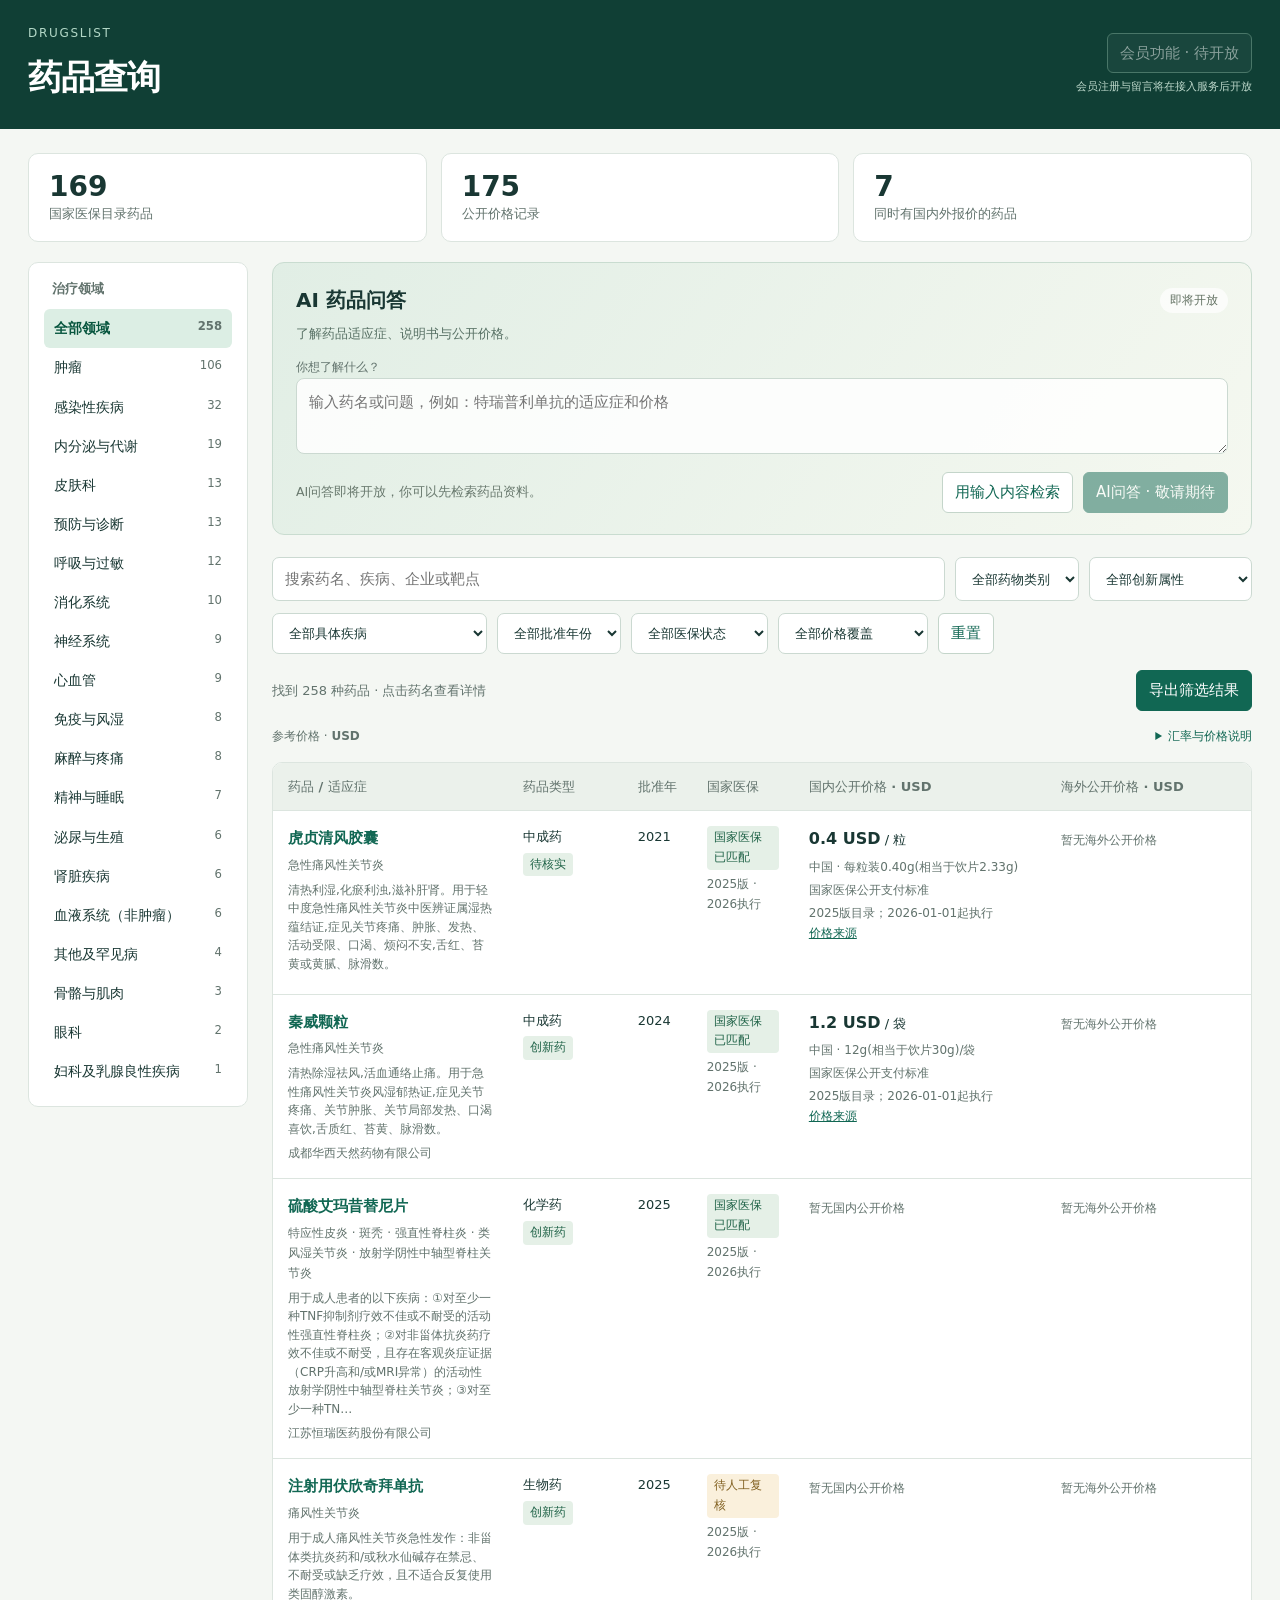
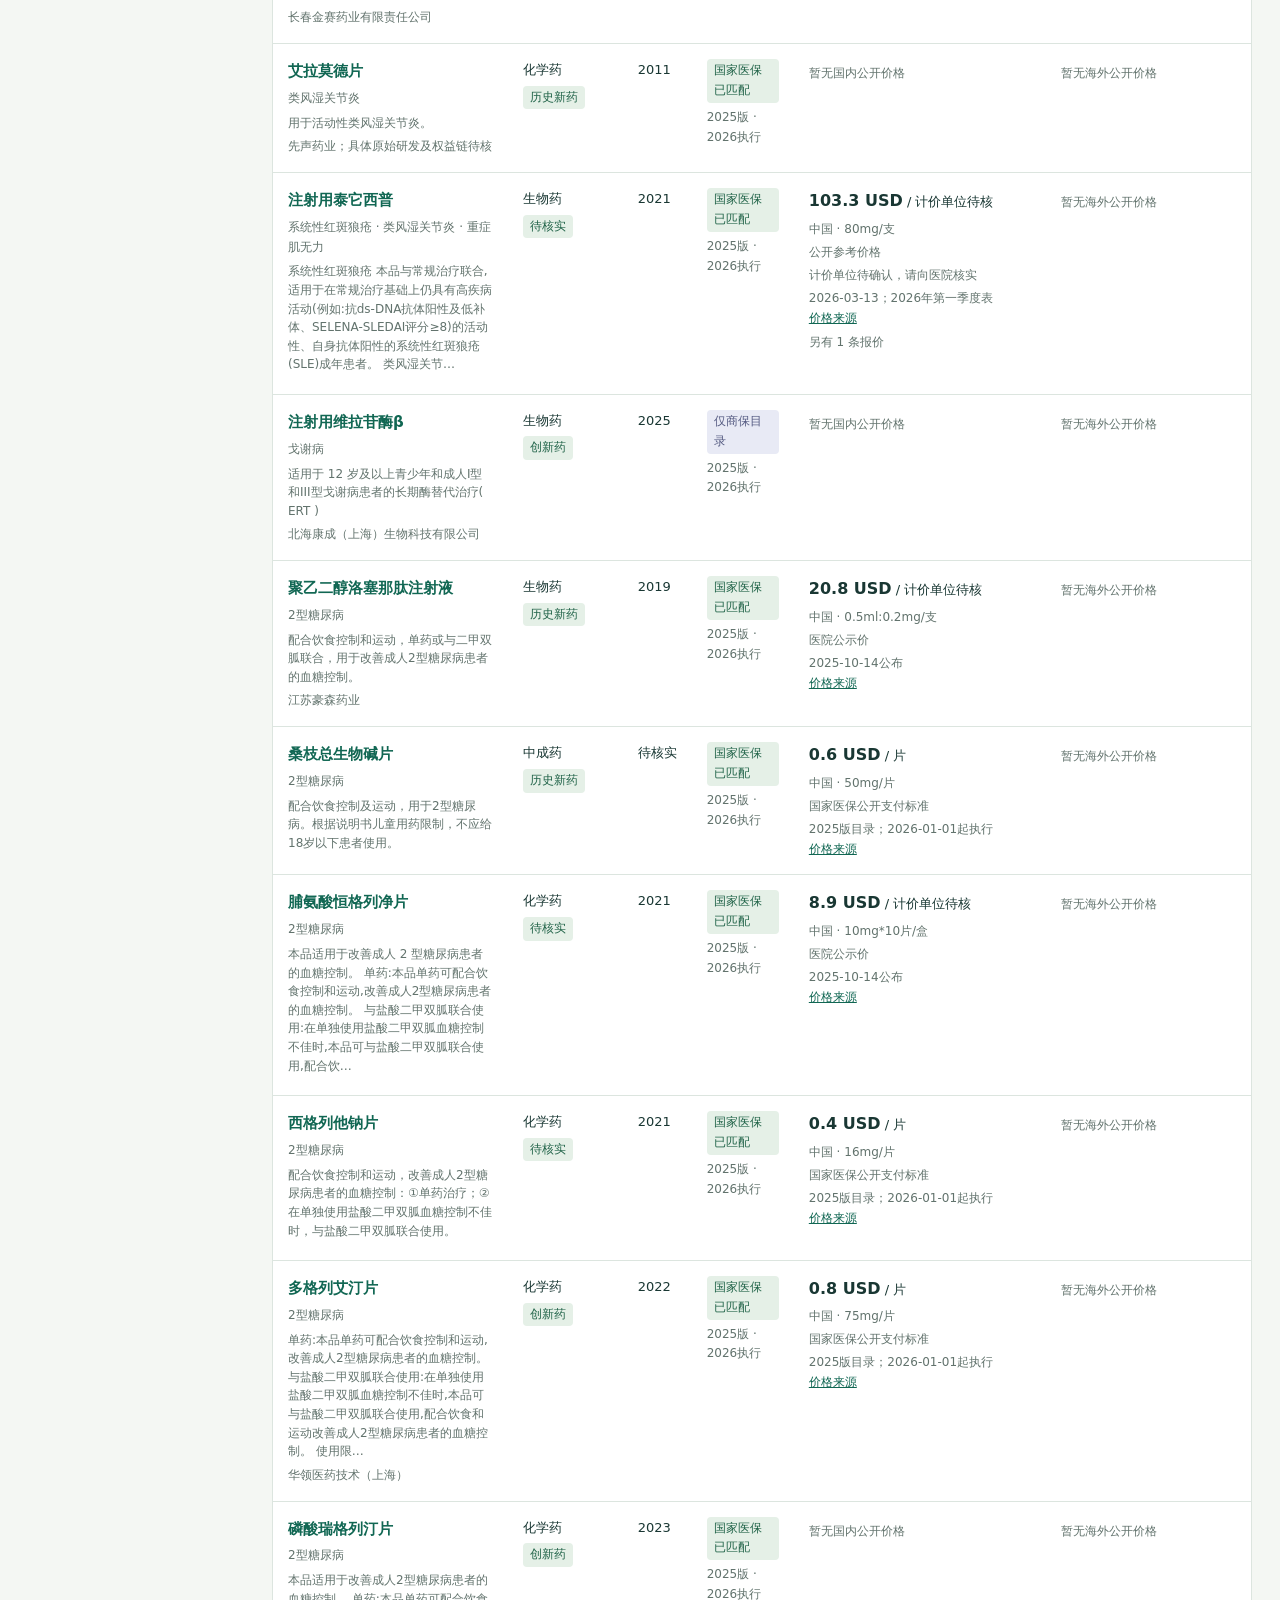
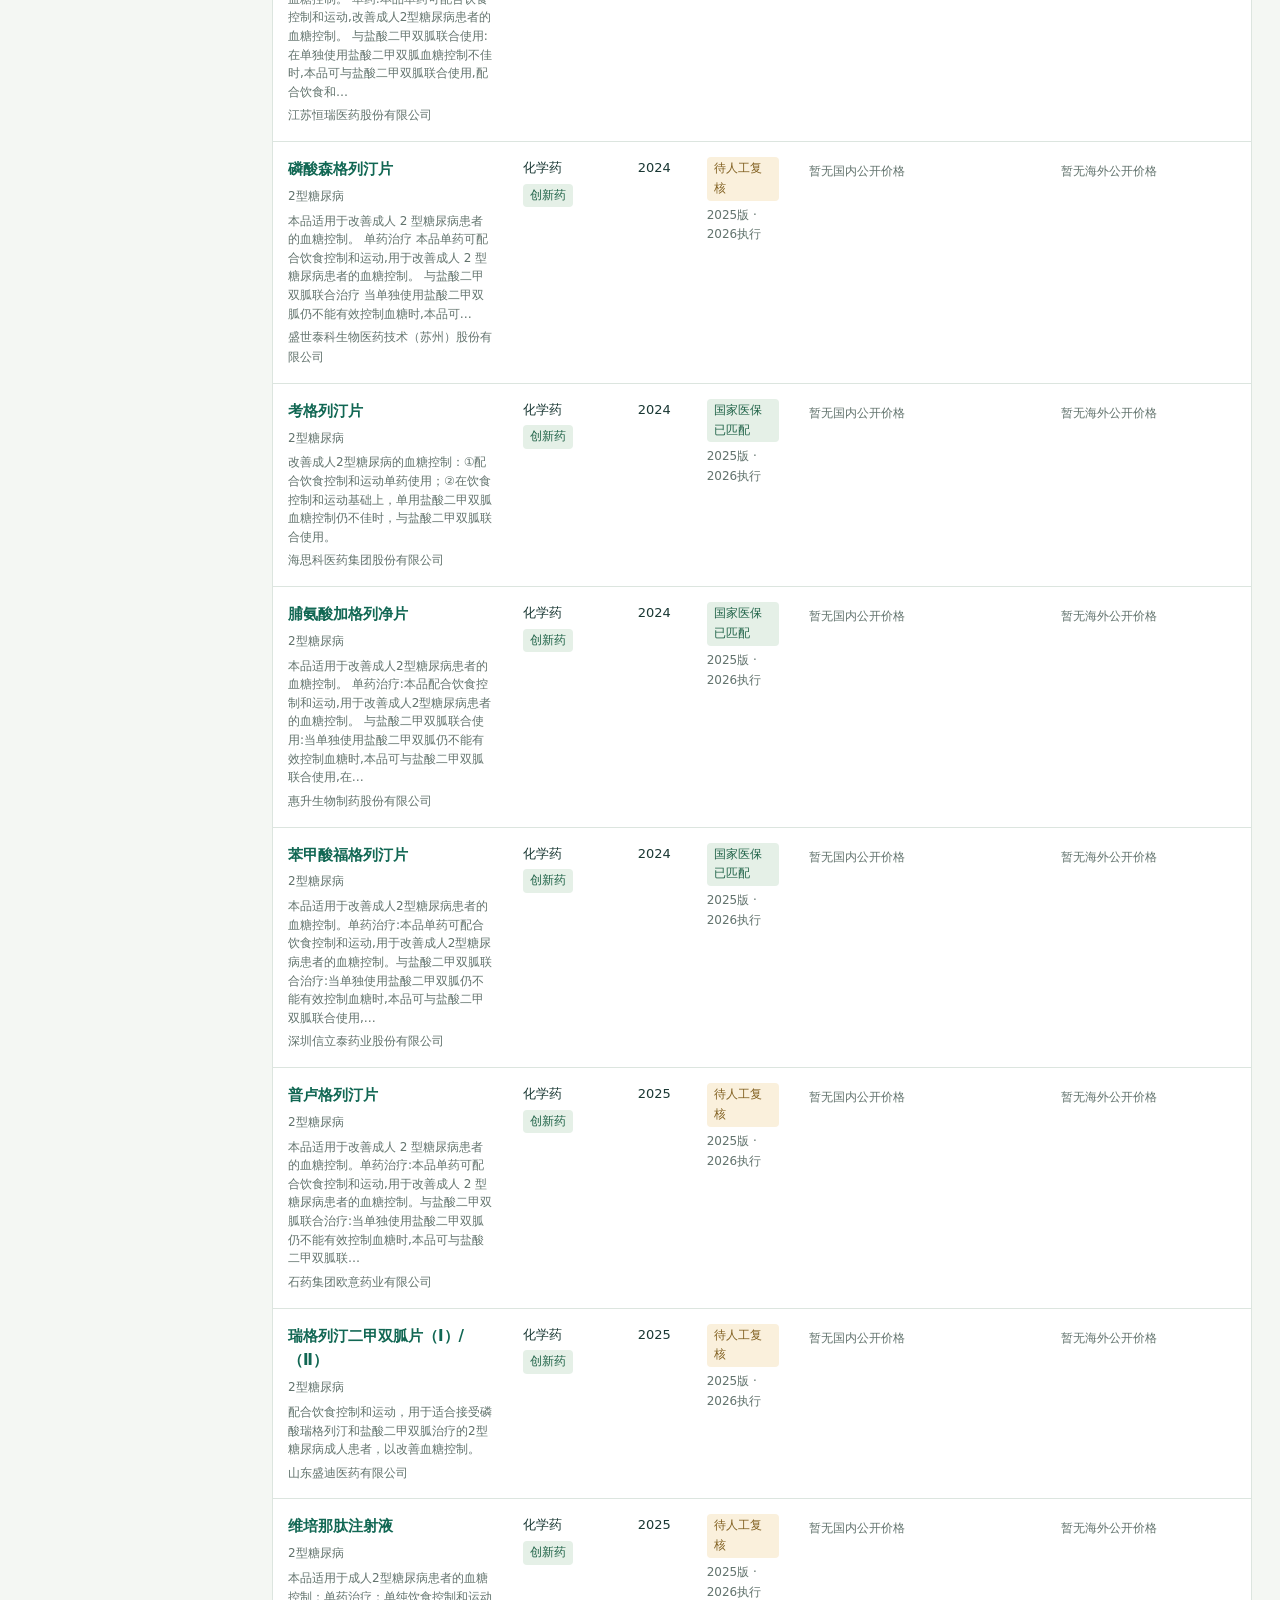
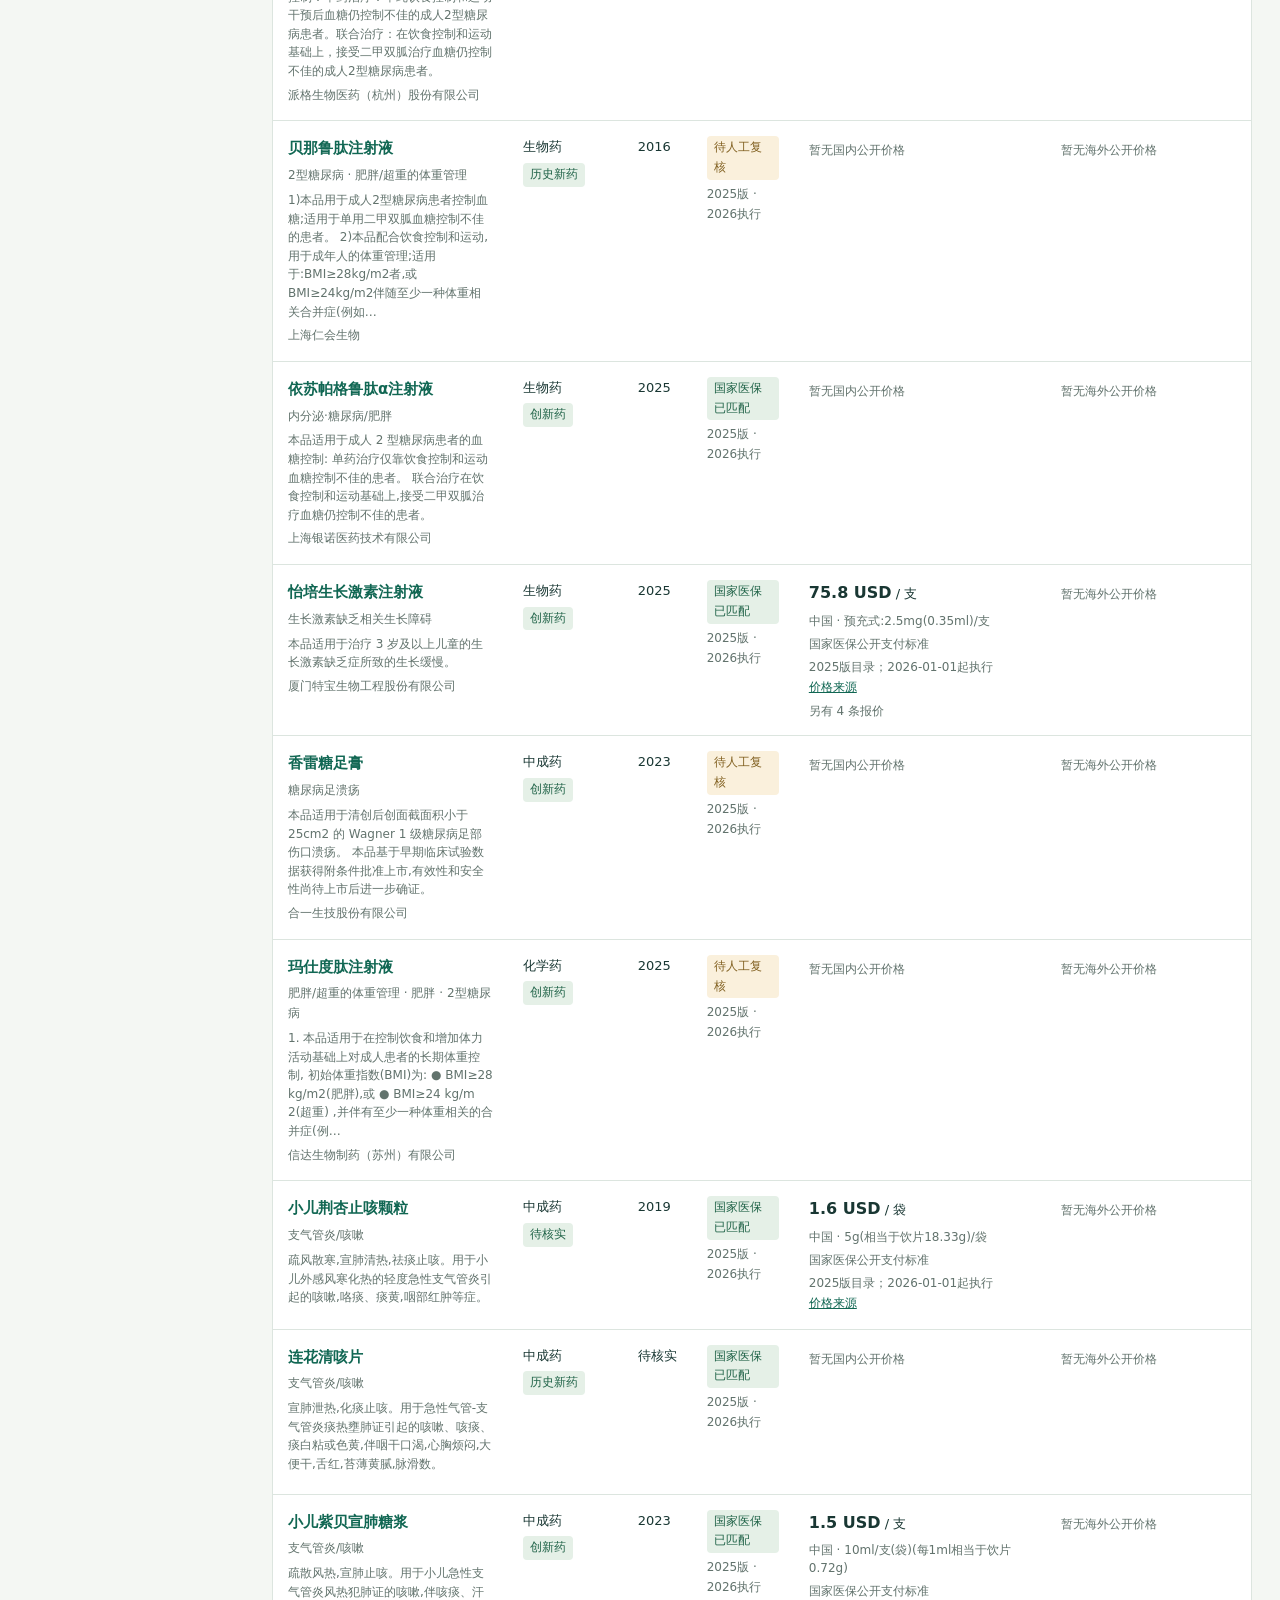
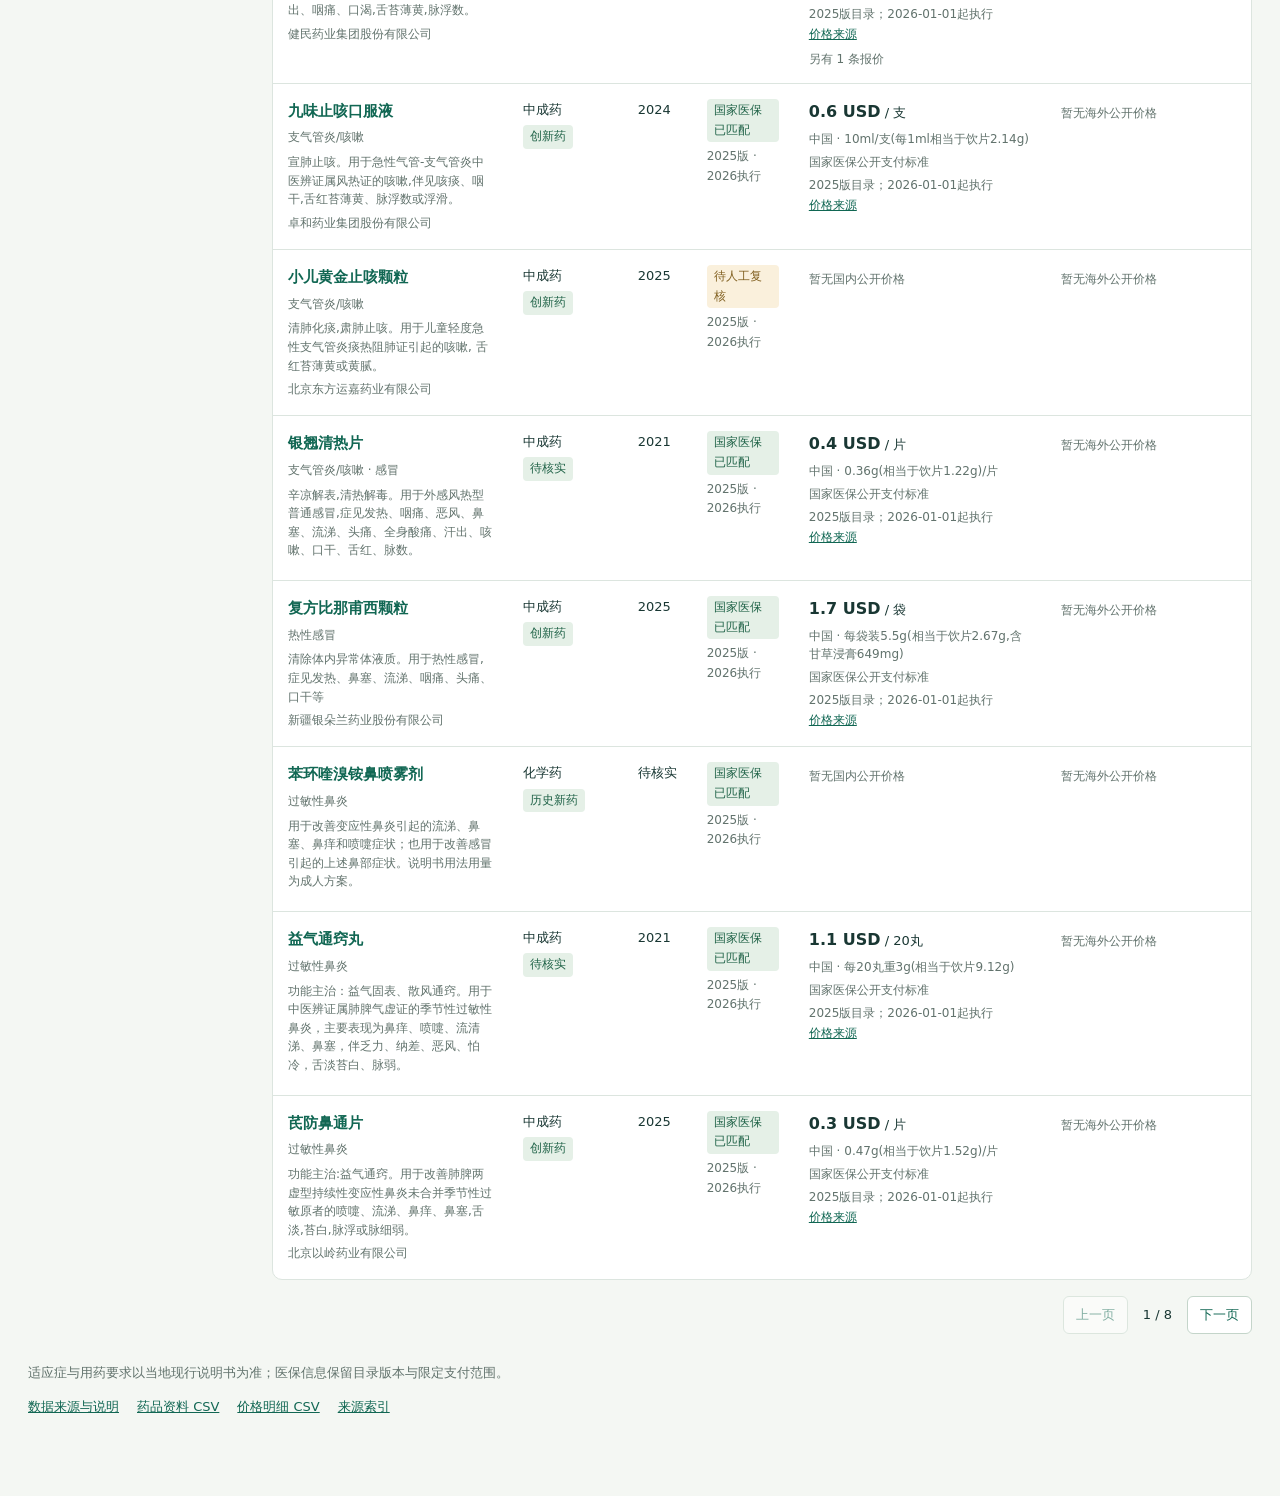
==== commit 29de9820: "Keep ambiguous historical registration categories unverified" ====
--- a/index.html
+++ b/index.html
@@ -13,5 +13,5 @@
 <footer><p>适应症与用药要求以当地现行说明书为准；医保信息保留目录版本与限定支付范围。</p><div class="footlinks"><a href="DATA_NOTES.md">数据来源与说明</a><a href="data/drugs.csv" download>药品资料 CSV</a><a href="data/prices.csv" download>价格明细 CSV</a><a href="data/sources.csv" download>来源索引</a></div></footer></main>
 <dialog id="detail"><div class="modalhead"><div><h2 id="drugtitle"></h2><span class="sub" id="drugsubtitle"></span></div><button class="btn" id="close" aria-label="关闭详情">关闭 ×</button></div><div class="modalbody" id="detailbody"></div></dialog>
 <dialog id="authDialog" class="auth-dialog"><div class="modalhead"><h2 id="authTitle">欢迎回来</h2><button class="btn" id="authClose" aria-label="关闭会员窗口">关闭 ×</button></div><div class="auth-body"><div id="authFields"><form id="authForm"><label>会员账号<input id="username" name="username" autocomplete="username" pattern="[A-Za-z0-9_]{3,32}" minlength="3" maxlength="32" required placeholder="3–32位字母、数字或下划线"></label><label id="registerName" hidden>公开昵称<input id="displayName" name="display_name" autocomplete="nickname" maxlength="30" placeholder="评价中展示的昵称"></label><label>密码<input id="password" name="password" type="password" autocomplete="current-password" minlength="8" maxlength="128" required placeholder="至少8位"></label><small id="authPasswordNote"></small><button id="authSubmit" class="btn primary">登录</button></form><button id="authSwitch" class="auth-switch" type="button">还没有账号？注册会员</button></div><div id="accountInfo" hidden><p id="accountName"></p><p class="sub">你可以在每种药品详情下发布、更新或删除自己的评价。</p><button class="btn" id="logoutButton">退出登录</button></div><p id="authError" class="form-error" role="status"></p></div></dialog>
-<script>const DATA=[{"drug_id": "DL-4AF98DBAD7", "治疗大类": "免疫与风湿", "疾病小类": "急性痛风性关节炎", "中文通用名": "虎贞清风胶囊", "英文通用名": "", "商品名": "", "企业/上市许可持有人": "", "研发属性": "国内企业关联；研发归属待核实", "清单层级": "国内企业关联主清单（暂定）", "药品类型": "中药", "注册创新类别": "报告明确创新药/历史新药；历史类别见证据", "机制/靶点": "医保分类：清热除湿剂（不等同完整作用机制）", "首次中国获批年份": "2021", "证据所属年份": "2021", "首次中国获批日期": "", "批准核实状态": "历史年报上市记录已核实；首次日期待核实", "获批适应症/功能主治": "具有清热利湿，化瘀利浊，滋补肝肾的功效，适用于治疗轻中度急性痛风性关节炎中医辨证属湿热蕴结证。", "适应症时间口径": "所引批准年份的适应症；非截至2026年的完整适应症全集", "国内上市状态": "历史批准记录已核实；当前持续销售状态未逐项核实", "海外上市状态": "待逐国核实", "医保状态": "已纳入国家医保（乙类）", "医保目录版本": "2025版；2026-01-01起执行", "医保限定支付范围": "清热利湿，化瘀利浊，滋补肝肾。用于轻中度急性痛风性关节炎。中医辨证属湿热蕴结证，症见关节疼痛、肿胀、发热、活动受限、口渴、烦闷不安，舌红、苔黄或黄腻、脉滑数。", "国内价格状态": "有历史公开价格样本（非当前全国统一价）", "国内价格": "2.99 CNY/粒 [每粒装0.40g(相当于饮片2.33g); 国家医保公开支付标准; 2025版目录；2026-01-01起执行]", "海外价格状态": "未完成海外上市及价格检索", "海外价格": "", "批准来源": "https://www.cnpharm.com/c/2022-06-01/827272.shtml", "批准来源定位": "重点治疗领域品种 15", "批准证据摘要": "具有清热利湿，化瘀利浊，滋补肝肾的功效，适用于治疗轻中度急性痛风性关节炎中医辨证属湿热蕴结证。本品为虎杖、车前草等4种药味组成的1.1类中药创新药，在中医临床经验方基础上进行研制，开展了随机、双盲、安慰剂平行对照、多中心临床试验，获得安全性、有效性证据，其获批上市将为患者提供新的治疗选择。", "采集副本来源": "", "核查日期": "2026-10-23", "备注": "", "医保来源": "https://www.nhsa.gov.cn/module/download/downfile.jsp?classid=0&filename=a32f9f2f3fc046afaf08471f87456ce3.pdf", "医保来源定位": "PDF第185页/编号42/虎贞清风胶囊", "医保协议期": "2026年1月1日至2027年12月31日", "医保核查方法": "目录药品名精确或去盐型/剂型标准化匹配；具体报销须核对剂型及限定", "医保药品分类": "清热除湿剂", "说明书列表": [], "说明书核查状态": "未取得完整官方说明书；已有医保申报/获批公告适应症依据", "适应症详细说明": "清热利湿,化瘀利浊,滋补肝肾。用于轻中度急性痛风性关节炎中医辨证属湿热蕴结证,症见关节疼痛、肿胀、发热、活动受限、口渴、烦闷不安,舌红、苔黄或黄腻、脉滑数。", "适应症来源": "https://www.nhsa.gov.cn/attach/Ypsn2025/YPSN202500252/YPSN202500252.pdf", "适应症版本": "2025年医保申报材料；非截至2026年的完整最新说明书", "疾病小类补充": [], "说明书缺口": "尚未取得厂家或监管机构可访问的完整说明书；当前为国家医保局公开申报中的适应症摘录，附件名未链接到完整原件。", "适应症来源列表": ["https://www.nhsa.gov.cn/attach/Ypsn2025/YPSN202500252/YPSN202500252.pdf"], "具体缺口": "尚未取得厂家或监管机构可访问的完整说明书；当前为国家医保局公开申报中的适应症摘录，附件名未链接到完整原件。", "已取得完整说明书": false, "已取得境内完整说明书": false, "治疗领域关系": "免疫与风湿", "药物类别": "中成药", "创新属性": "历史新药", "分类依据": "报告明确创新药/历史新药；历史类别见证据", "分类来源": "https://www.cnpharm.com/c/2022-06-01/827272.shtml"}, {"drug_id": "DL-655718D130", "治疗大类": "免疫与风湿", "疾病小类": "急性痛风性关节炎", "中文通用名": "秦威颗粒", "英文通用名": "", "商品名": "", "企业/上市许可持有人": "成都华西天然药物有限公司", "研发属性": "国内企业关联；自主研发/引进/共同开发待核实", "清单层级": "国内企业关联主清单（暂定）", "药品类型": "中药", "注册创新类别": "1类创新药（年度报告口径）", "机制/靶点": "医保分类：清热除湿剂（不等同完整作用机制）", "首次中国获批年份": "2024", "证据所属年份": "2024", "首次中国获批日期": "", "批准核实状态": "年度批准附表已核实；精确日期待核实", "获批适应症/功能主治": "清热除湿祛风，活血通络止痛。用于急性痛风性关节炎风湿郁热证，症见关节疼痛、关节肿胀、关节局部发热、口渴喜饮，舌质红、苔黄、脉滑数。", "适应症时间口径": "所引批准年份的适应症；非截至2026年的完整适应症全集", "国内上市状态": "历史批准记录已核实；当前持续销售状态未逐项核实", "海外上市状态": "待逐国核实", "医保状态": "已纳入国家医保（乙类）", "医保目录版本": "2025版；2026-01-01起执行", "医保限定支付范围": "清热除湿祛风，活血通络止痛。用于急性痛风性关节炎风湿郁热证，症见关节疼痛、关节肿胀、关节局部发热、口渴喜饮，舌质红、苔黄、脉滑数。", "国内价格状态": "有历史公开价格样本（非当前全国统一价）", "国内价格": "8.26 CNY/袋 [12g(相当于饮片30g)/袋; 国家医保公开支付标准; 2025版目录；2026-01-01起执行]", "海外价格状态": "未完成海外上市及价格检索", "海外价格": "", "批准来源": "https://www.cnpharm.com/upload/resources/file/2025/03/18/170990.pdf", "批准来源定位": "附件1 序号48；PDF第70页", "批准证据摘要": "", "采集副本来源": "https://www.cnpharm.com/upload/resources/file/2025/03/18/170990.pdf", "核查日期": "2026-10-23", "备注": "", "医保来源": "https://www.nhsa.gov.cn/module/download/downfile.jsp?classid=0&filename=a32f9f2f3fc046afaf08471f87456ce3.pdf", "医保来源定位": "PDF第186页/编号43/秦威颗粒", "医保协议期": "2025年1月1日至2026年12月31日", "医保核查方法": "目录药品名精确或去盐型/剂型标准化匹配；具体报销须核对剂型及限定", "医保药品分类": "清热除湿剂", "说明书列表": [], "说明书核查状态": "已核对官方公示申报中的说明书适应症，说明书原件仍待获取", "适应症详细说明": "清热除湿祛风,活血通络止痛。用于急性痛风性关节炎风湿郁热证,症见关节疼痛、关节肿胀、关节局部发热、口渴喜饮,舌质红、苔黄、脉滑数。", "适应症来源": "https://www.nhsa.gov.cn/attach/Ypsn2024/YPSW202400415/YPSW202400415.pdf", "适应症版本": "2024年医保目录调整企业申报公示：“说明书全部适应症/功能主治”栏；非截至2026年的完整最新说明书核验", "适应症来源列表": ["https://www.nhsa.gov.cn/attach/Ypsn2024/YPSW202400415/YPSW202400415.pdf"], "已取得完整说明书": false, "已取得境内完整说明书": false, "治疗领域关系": "免疫与风湿", "药物类别": "中成药", "创新属性": "创新药", "分类依据": "1类创新药（年度报告口径）", "分类来源": "https://www.cnpharm.com/upload/resources/file/2025/03/18/170990.pdf"}, {"drug_id": "DL-6DBEED1BF7", "治疗大类": "免疫与风湿", "疾病小类": "特应性皮炎;斑秃;强直性脊柱炎;类风湿关节炎;放射学阴性中轴型脊柱关节炎", "中文通用名": "硫酸艾玛昔替尼片", "英文通用名": "", "商品名": "", "企业/上市许可持有人": "江苏恒瑞医药股份有限公司", "研发属性": "国内企业关联；自主研发/引进/共同开发待核实", "清单层级": "国内企业关联主清单（暂定）", "药品类型": "化学药品", "注册创新类别": "1类创新药（年度报告口径）", "机制/靶点": "医保分类：Janus相关激酶(JAK)抑制剂（不等同完整作用机制）", "首次中国获批年份": "2025", "证据所属年份": "2025", "首次中国获批日期": "", "批准核实状态": "年度批准附表已核实；精确日期待核实", "获批适应症/功能主治": "本品适用于对一种或多种TNF抑制剂疗效不佳或不耐受的活动性强直性脊柱炎成人患者。本品适用于对一种或多种TNF抑制剂疗效不佳或不耐受的中重度活动性类风湿关节炎成人患者。本品用于对局部外用治疗或其他系统性治疗应答不充分或不耐受的中重度特应性皮炎成人患者。本品适用于成人重度斑秃患者。", "适应症时间口径": "所引批准年份的适应症；非截至2026年的完整适应症全集", "国内上市状态": "历史批准记录已核实；当前持续销售状态未逐项核实", "海外上市状态": "待逐国核实", "医保状态": "已纳入国家医保（乙类）", "医保目录版本": "2025版；2026-01-01起执行", "医保限定支付范围": "限：1.对局部外用治疗或其他系统性治疗应答不充分或不耐受的中重度特应性皮炎成人患者；2.对一种或多种TNF抑制剂疗效不佳或不耐受的中重度活动性类风湿关节炎成人患者；3.对一种或多种TNF抑制剂疗效不佳或不耐受的活动性强直性脊柱炎成人患者。", "国内价格状态": "本轮未采集到可核验公开价格", "国内价格": "", "海外价格状态": "未完成海外上市及价格检索", "海外价格": "", "批准来源": "https://www.cde.org.cn/main/news/viewInfoCommon/b93aba16ec47467317057dca4aac8437", "批准来源定位": "附件1 序号18；PDF第61页", "批准证据摘要": "", "采集副本来源": "https://file.ciopharma.com/Public/Uploads/Oss/20260513/53b2a5dc51b6cd6a554c2b9a3031b51d5386b1b2.pdf", "核查日期": "2026-10-23", "备注": "", "医保来源": "https://www.nhsa.gov.cn/module/download/downfile.jsp?classid=0&filename=a32f9f2f3fc046afaf08471f87456ce3.pdf", "医保来源定位": "PDF第170页/编号302/硫酸艾玛昔替尼片", "医保协议期": "2026年1月1日至2027年12月31日", "医保核查方法": "目录药品名精确或去盐型/剂型标准化匹配；具体报销须核对剂型及限定", "医保药品分类": "Janus相关激酶(JAK)抑制剂", "说明书列表": [{"标题": "硫酸艾玛昔替尼片官方说明书（50页图像）", "url": "https://www.hengrui.com/uploads/202609091105111e61723f-802c-461a-adab-5594980e109c/0.jpg", "来源页面": "https://www.hengrui.com/product/innovativeMedicine.html?type=1", "页面列表": ["https://www.hengrui.com/uploads/202609091105111e61723f-802c-461a-adab-5594980e109c/0.jpg", "https://www.hengrui.com/uploads/20260909110511084df955-9cef-4aa1-b3c9-8d40f0a499c4/1.jpg", "https://www.hengrui.com/uploads/2026090911051198e44be3-2a14-4c8d-8668-e08c939b08a4/2.jpg", "https://www.hengrui.com/uploads/202609091105114e0e478c-ee2f-4906-aa96-21c6e0369ed0/3.jpg", "https://www.hengrui.com/uploads/20260909110511078aec65-5564-41ba-8b09-a9b3c1a84f53/4.jpg", "https://www.hengrui.com/uploads/2026090911051182b29f97-5f0e-4a0d-90cd-f7773a29898d/5.jpg", "https://www.hengrui.com/uploads/20260909110512f7adf69a-8f47-40e3-af9f-0ecf8e1bc082/6.jpg", "https://www.hengrui.com/uploads/202609091105121acad93f-36b8-4751-9e78-614bdcbd85e7/7.jpg", "https://www.hengrui.com/uploads/2026090911051249fdedd6-1722-482b-a99f-7b96eed66bd3/8.jpg", "https://www.hengrui.com/uploads/20260909110513df6d9c2a-ca85-40c8-a3f3-2799652799da/9.jpg", "https://www.hengrui.com/uploads/202609091105137114af1f-ccf7-4d7e-91a1-e82df830bfb8/10.jpg", "https://www.hengrui.com/uploads/2026090911051359fbf222-a928-4190-b264-73fccd3fccbf/11.jpg", "https://www.hengrui.com/uploads/2026090911051324cd8498-cc31-4a04-a19f-b90b1b2421f9/12.jpg", "https://www.hengrui.com/uploads/20260909110513e2908ac1-b919-4de7-b301-e4fdb9812909/13.jpg", "https://www.hengrui.com/uploads/20260909110514e8d9f6af-9a2a-4d5c-97c2-985e59e06837/14.jpg", "https://www.hengrui.com/uploads/20260909110514f6451e82-8fdf-46a7-a862-4622d4664f8e/15.jpg", "https://www.hengrui.com/uploads/2026090911051479a9ac53-97db-4120-8a74-27f168c9bf14/16.jpg", "https://www.hengrui.com/uploads/20260909110515861d0f4c-9a4b-484a-b81c-b3271a20e9c2/17.jpg", "https://www.hengrui.com/uploads/202609091105158fdbba55-6186-40ed-bba1-998215f8cf05/18.jpg", "https://www.hengrui.com/uploads/20260909110515a82d67f2-ebf5-4160-ae06-afcfadb4741f/19.jpg", "https://www.hengrui.com/uploads/202609091105164f4468b3-8243-486d-a793-e642ab5ae93b/20.jpg", "https://www.hengrui.com/uploads/202609091105172e5b0bbf-b8fa-4b48-a207-dd8a23fea42b/21.jpg", "https://www.hengrui.com/uploads/2026090911051714d6b3c7-fed2-4cf4-8f70-d19ef889deec/22.jpg", "https://www.hengrui.com/uploads/2026090911051627cf8973-6197-4437-8b09-771a9c29664f/23.jpg", "https://www.hengrui.com/uploads/20260909110516d682070d-e771-4ccf-9812-2c497fbbaeae/24.jpg", "https://www.hengrui.com/uploads/20260909110516076d1088-f5d0-48c2-aa4c-0ef42f640cc4/25.jpg", "https://www.hengrui.com/uploads/20260909110516fa012db6-7ff0-4a80-bef3-5b5e1361fa41/26.jpg", "https://www.hengrui.com/uploads/2026090911051775cbfbd4-3e0b-4a37-b532-5515be730541/27.jpg", "https://www.hengrui.com/uploads/20260909110518c47fcbe1-f4ad-4e60-968c-c12ca9d05c79/28.jpg", "https://www.hengrui.com/uploads/20260909110518d82e3c9c-aa20-4373-b504-4a5d59c0a3e0/29.jpg", "https://www.hengrui.com/uploads/202609091105189fa3b533-951c-42e9-9e06-f598ebbc4d42/30.jpg", "https://www.hengrui.com/uploads/20260909110520df9fb569-58a6-406e-a747-8120a647386e/31.jpg", "https://www.hengrui.com/uploads/20260909110518a407ebbd-3e8f-4ba1-92e0-8357c9e52d95/32.jpg", "https://www.hengrui.com/uploads/20260909110519c4b489ec-a67e-4803-ad0b-4dba6d205adf/33.jpg", "https://www.hengrui.com/uploads/20260909110519f6dbad26-1ac1-4e90-9467-57b123c72ba2/34.jpg", "https://www.hengrui.com/uploads/20260909110520cd3cf0b4-3c33-4ee4-84bc-6648e7273a30/35.jpg", "https://www.hengrui.com/uploads/2026090911052041acd29f-1f10-4ca8-b948-9fc8ae2f901b/36.jpg", "https://www.hengrui.com/uploads/20260909110521d9d3ffb8-66d9-414f-aeec-bb49bfeb8bf0/37.jpg", "https://www.hengrui.com/uploads/20260909110520633cde37-bd98-4c0c-af6b-5045117d257b/38.jpg", "https://www.hengrui.com/uploads/20260909110522ff51fe19-0b32-4199-a0d9-af66439a0bfa/39.jpg", "https://www.hengrui.com/uploads/202609091105217181e24c-473a-486a-a291-c7930a55ca1f/40.jpg", "https://www.hengrui.com/uploads/20260909110523c79b5b1b-def1-4186-8aa5-c80dda2f94a9/41.jpg", "https://www.hengrui.com/uploads/20260909110521fbfa02e8-a137-401c-8bd6-81c8fad0612d/42.jpg", "https://www.hengrui.com/uploads/20260909110522016b4d68-21b1-484e-9b68-0ae63565e471/43.jpg", "https://www.hengrui.com/uploads/202609091105211a7fb6c7-5d37-4fd8-8a12-137fc63b1eae/44.jpg", "https://www.hengrui.com/uploads/202609091105213681544f-160f-47b5-ae3a-388756763cd6/45.jpg", "https://www.hengrui.com/uploads/20260909110522fdb80329-eaa0-414d-89ae-ea4f12a7a30d/46.jpg", "https://www.hengrui.com/uploads/20260909110523d169abe0-888b-4738-a750-c954228dee18/47.jpg", "https://www.hengrui.com/uploads/20260909110523e0915cbd-a3d4-4199-b446-40f9750a4639/48.jpg", "https://www.hengrui.com/uploads/202609091105234971823c-7065-404d-9855-5407c276133e/49.jpg"], "来源机构": "恒瑞医药", "版本日期": "2026-08-20", "地域": "中国大陆", "来源类型": "企业官网完整说明书逐页图像", "核验状态": "已核对通用名、修改日期和适应症；官网接口提供完整页序列", "本地副本说明": "按官网完整页序列下载并合并为PDF，未改变页面内容", "页数": 50, "原件链接列表": ["https://www.hengrui.com/uploads/202609091105111e61723f-802c-461a-adab-5594980e109c/0.jpg", "https://www.hengrui.com/uploads/20260909110511084df955-9cef-4aa1-b3c9-8d40f0a499c4/1.jpg", "https://www.hengrui.com/uploads/2026090911051198e44be3-2a14-4c8d-8668-e08c939b08a4/2.jpg", "https://www.hengrui.com/uploads/202609091105114e0e478c-ee2f-4906-aa96-21c6e0369ed0/3.jpg", "https://www.hengrui.com/uploads/20260909110511078aec65-5564-41ba-8b09-a9b3c1a84f53/4.jpg", "https://www.hengrui.com/uploads/2026090911051182b29f97-5f0e-4a0d-90cd-f7773a29898d/5.jpg", "https://www.hengrui.com/uploads/20260909110512f7adf69a-8f47-40e3-af9f-0ecf8e1bc082/6.jpg", "https://www.hengrui.com/uploads/202609091105121acad93f-36b8-4751-9e78-614bdcbd85e7/7.jpg", "https://www.hengrui.com/uploads/2026090911051249fdedd6-1722-482b-a99f-7b96eed66bd3/8.jpg", "https://www.hengrui.com/uploads/20260909110513df6d9c2a-ca85-40c8-a3f3-2799652799da/9.jpg", "https://www.hengrui.com/uploads/202609091105137114af1f-ccf7-4d7e-91a1-e82df830bfb8/10.jpg", "https://www.hengrui.com/uploads/2026090911051359fbf222-a928-4190-b264-73fccd3fccbf/11.jpg", "https://www.hengrui.com/uploads/2026090911051324cd8498-cc31-4a04-a19f-b90b1b2421f9/12.jpg", "https://www.hengrui.com/uploads/20260909110513e2908ac1-b919-4de7-b301-e4fdb9812909/13.jpg", "https://www.hengrui.com/uploads/20260909110514e8d9f6af-9a2a-4d5c-97c2-985e59e06837/14.jpg", "https://www.hengrui.com/uploads/20260909110514f6451e82-8fdf-46a7-a862-4622d4664f8e/15.jpg", "https://www.hengrui.com/uploads/2026090911051479a9ac53-97db-4120-8a74-27f168c9bf14/16.jpg", "https://www.hengrui.com/uploads/20260909110515861d0f4c-9a4b-484a-b81c-b3271a20e9c2/17.jpg", "https://www.hengrui.com/uploads/202609091105158fdbba55-6186-40ed-bba1-998215f8cf05/18.jpg", "https://www.hengrui.com/uploads/20260909110515a82d67f2-ebf5-4160-ae06-afcfadb4741f/19.jpg", "https://www.hengrui.com/uploads/202609091105164f4468b3-8243-486d-a793-e642ab5ae93b/20.jpg", "https://www.hengrui.com/uploads/202609091105172e5b0bbf-b8fa-4b48-a207-dd8a23fea42b/21.jpg", "https://www.hengrui.com/uploads/2026090911051714d6b3c7-fed2-4cf4-8f70-d19ef889deec/22.jpg", "https://www.hengrui.com/uploads/2026090911051627cf8973-6197-4437-8b09-771a9c29664f/23.jpg", "https://www.hengrui.com/uploads/20260909110516d682070d-e771-4ccf-9812-2c497fbbaeae/24.jpg", "https://www.hengrui.com/uploads/20260909110516076d1088-f5d0-48c2-aa4c-0ef42f640cc4/25.jpg", "https://www.hengrui.com/uploads/20260909110516fa012db6-7ff0-4a80-bef3-5b5e1361fa41/26.jpg", "https://www.hengrui.com/uploads/2026090911051775cbfbd4-3e0b-4a37-b532-5515be730541/27.jpg", "https://www.hengrui.com/uploads/20260909110518c47fcbe1-f4ad-4e60-968c-c12ca9d05c79/28.jpg", "https://www.hengrui.com/uploads/20260909110518d82e3c9c-aa20-4373-b504-4a5d59c0a3e0/29.jpg", "https://www.hengrui.com/uploads/202609091105189fa3b533-951c-42e9-9e06-f598ebbc4d42/30.jpg", "https://www.hengrui.com/uploads/20260909110520df9fb569-58a6-406e-a747-8120a647386e/31.jpg", "https://www.hengrui.com/uploads/20260909110518a407ebbd-3e8f-4ba1-92e0-8357c9e52d95/32.jpg", "https://www.hengrui.com/uploads/20260909110519c4b489ec-a67e-4803-ad0b-4dba6d205adf/33.jpg", "https://www.hengrui.com/uploads/20260909110519f6dbad26-1ac1-4e90-9467-57b123c72ba2/34.jpg", "https://www.hengrui.com/uploads/20260909110520cd3cf0b4-3c33-4ee4-84bc-6648e7273a30/35.jpg", "https://www.hengrui.com/uploads/2026090911052041acd29f-1f10-4ca8-b948-9fc8ae2f901b/36.jpg", "https://www.hengrui.com/uploads/20260909110521d9d3ffb8-66d9-414f-aeec-bb49bfeb8bf0/37.jpg", "https://www.hengrui.com/uploads/20260909110520633cde37-bd98-4c0c-af6b-5045117d257b/38.jpg", "https://www.hengrui.com/uploads/20260909110522ff51fe19-0b32-4199-a0d9-af66439a0bfa/39.jpg", "https://www.hengrui.com/uploads/202609091105217181e24c-473a-486a-a291-c7930a55ca1f/40.jpg", "https://www.hengrui.com/uploads/20260909110523c79b5b1b-def1-4186-8aa5-c80dda2f94a9/41.jpg", "https://www.hengrui.com/uploads/20260909110521fbfa02e8-a137-401c-8bd6-81c8fad0612d/42.jpg", "https://www.hengrui.com/uploads/20260909110522016b4d68-21b1-484e-9b68-0ae63565e471/43.jpg", "https://www.hengrui.com/uploads/202609091105211a7fb6c7-5d37-4fd8-8a12-137fc63b1eae/44.jpg", "https://www.hengrui.com/uploads/202609091105213681544f-160f-47b5-ae3a-388756763cd6/45.jpg", "https://www.hengrui.com/uploads/20260909110522fdb80329-eaa0-414d-89ae-ea4f12a7a30d/46.jpg", "https://www.hengrui.com/uploads/20260909110523d169abe0-888b-4738-a750-c954228dee18/47.jpg", "https://www.hengrui.com/uploads/20260909110523e0915cbd-a3d4-4199-b446-40f9750a4639/48.jpg", "https://www.hengrui.com/uploads/202609091105234971823c-7065-404d-9855-5407c276133e/49.jpg"], "本地阅读副本": ["https://github.com/Hanhancyber/Drugslist/releases/download/labels-2026-10-23/DL-6DBEED1BF7-1-1.pdf"]}], "说明书核查状态": "已核验官方完整说明书（逐页图像）", "适应症详细说明": "用于成人患者的以下疾病：①对至少一种TNF抑制剂疗效不佳或不耐受的活动性强直性脊柱炎；②对非甾体抗炎药疗效不佳或不耐受，且存在客观炎症证据（CRP升高和/或MRI异常）的活动性放射学阴性中轴型脊柱关节炎；③对至少一种TNF抑制剂疗效不佳或不耐受的中重度活动性类风湿关节炎；④对局部外用治疗或其他系统性治疗应答不充分或不耐受的中重度特应性皮炎；⑤重度斑秃。", "适应症来源": "https://www.hengrui.com/product/innovativeMedicine.html?type=1", "适应症版本": "2026-08-20", "疾病小类补充": ["强直性脊柱炎", "类风湿关节炎", "放射学阴性中轴型脊柱关节炎", "特应性皮炎", "斑秃"], "适应症来源列表": ["https://www.hengrui.com/product/innovativeMedicine.html?type=1"], "已取得完整说明书": true, "已取得境内完整说明书": true, "治疗领域关系": "免疫与风湿;皮肤科", "药物类别": "化学药", "创新属性": "创新药", "分类依据": "1类创新药（年度报告口径）", "分类来源": "https://www.cde.org.cn/main/news/viewInfoCommon/b93aba16ec47467317057dca4aac8437"}, {"drug_id": "DL-0B682A23F9", "治疗大类": "免疫与风湿", "疾病小类": "痛风性关节炎", "中文通用名": "注射用伏欣奇拜单抗", "英文通用名": "", "商品名": "", "企业/上市许可持有人": "长春金赛药业有限责任公司", "研发属性": "国内企业关联；自主研发/引进/共同开发待核实", "清单层级": "国内企业关联主清单（暂定）", "药品类型": "治疗用生物制品", "注册创新类别": "1类创新药（年度报告口径）", "机制/靶点": "", "首次中国获批年份": "2025", "证据所属年份": "2025", "首次中国获批日期": "", "批准核实状态": "年度批准附表已核实；精确日期待核实", "获批适应症/功能主治": "本品适用于对非甾体类抗炎药和或秋水仙碱禁忌、不耐受或缺乏疗效的，以及不适合反复使用类固醇激素的成人痛风性关节炎急性发作。", "适应症时间口径": "所引批准年份的适应症；非截至2026年的完整适应症全集", "国内上市状态": "历史批准记录已核实；当前持续销售状态未逐项核实", "海外上市状态": "待逐国核实", "医保状态": "2025国家医保目录未匹配；待人工复核", "医保目录版本": "2025版；2026-01-01起执行", "医保限定支付范围": "", "国内价格状态": "本轮未采集到可核验公开价格", "国内价格": "", "海外价格状态": "未完成海外上市及价格检索", "海外价格": "", "批准来源": "https://www.cde.org.cn/main/news/viewInfoCommon/b93aba16ec47467317057dca4aac8437", "批准来源定位": "附件1 序号64；PDF第69页", "批准证据摘要": "", "采集副本来源": "https://file.ciopharma.com/Public/Uploads/Oss/20260513/53b2a5dc51b6cd6a554c2b9a3031b51d5386b1b2.pdf", "核查日期": "2026-10-23", "备注": "", "医保核查方法": "已检索目录全文提取条目；未匹配不直接认定未纳入；复合剂型名称仍需人工复核", "医保来源": "https://www.nhsa.gov.cn/module/download/downfile.jsp?classid=0&filename=a32f9f2f3fc046afaf08471f87456ce3.pdf", "说明书列表": [{"标题": "注射用伏欣奇拜单抗官方说明书", "url": "https://www.genscigroup.com/Public/Uploads/uploadfile/files/20250715/68b69b6fc597c.pdf", "来源机构": "长春金赛药业", "版本日期": "未填写核准/修改日期（官网2025-07发布）", "地域": "中国大陆", "来源类型": "企业官方说明书原件", "核验状态": "已核对药品名称及说明书正文", "原件链接列表": [], "本地阅读副本": ["https://github.com/Hanhancyber/Drugslist/releases/download/labels-2026-10-23/DL-0B682A23F9-1-1.pdf"]}], "说明书核查状态": "已核验官方完整说明书", "适应症详细说明": "用于成人痛风性关节炎急性发作：非甾体类抗炎药和/或秋水仙碱存在禁忌、不耐受或缺乏疗效，且不适合反复使用类固醇激素。", "适应症来源": "https://www.genscigroup.com/Public/Uploads/uploadfile/files/20250715/68b69b6fc597c.pdf", "适应症版本": "未填写核准/修改日期（官网2025-07发布）", "疾病小类补充": [], "适应症来源列表": ["https://www.genscigroup.com/Public/Uploads/uploadfile/files/20250715/68b69b6fc597c.pdf"], "已取得完整说明书": true, "已取得境内完整说明书": true, "治疗领域关系": "免疫与风湿", "药物类别": "生物药", "创新属性": "创新药", "分类依据": "1类创新药（年度报告口径）", "分类来源": "https://www.cde.org.cn/main/news/viewInfoCommon/b93aba16ec47467317057dca4aac8437"}, {"drug_id": "DL-7A18BC60FE", "治疗大类": "免疫与风湿", "疾病小类": "类风湿关节炎", "中文通用名": "艾拉莫德片", "英文通用名": "", "商品名": "艾得辛", "企业/上市许可持有人": "先声药业；具体原始研发及权益链待核", "研发属性": "国内开发产品；分子原创归属待独立复核", "清单层级": "国内企业关联主清单（暂定）", "药品类型": "化学药品", "注册创新类别": "历史创新药；具体注册分类见来源", "机制/靶点": "医保分类：其他非甾体类抗炎和抗风湿药（不等同完整作用机制）", "首次中国获批年份": "2011", "证据所属年份": "2011", "首次中国获批日期": "", "批准核实状态": "批准年份有来源；精确首次日期待核实", "获批适应症/功能主治": "活动性类风湿关节炎；试验中的干燥综合征不计作获批适应症。", "适应症时间口径": "所引批准年份的适应症；非截至2026年的完整适应症全集", "国内上市状态": "历史批准记录已核实；当前持续销售状态未逐项核实", "海外上市状态": "待逐国核实", "医保状态": "已纳入国家医保（乙类）", "医保目录版本": "2025版；2026-01-01起执行", "医保限定支付范围": "限活动性类风湿关节炎患者的二线治疗。", "国内价格状态": "本轮未采集到可核验公开价格", "国内价格": "", "海外价格状态": "未完成海外上市及价格检索", "海外价格": "", "批准来源": "https://www.simcere.com/news/detail.aspx?mtt=103", "批准来源定位": "网页正文或说明书核准页", "批准证据摘要": "", "采集副本来源": "", "核查日期": "2026-10-23", "备注": "", "医保来源": "https://www.nhsa.gov.cn/module/download/downfile.jsp?classid=0&filename=a32f9f2f3fc046afaf08471f87456ce3.pdf", "医保来源定位": "PDF第61页/编号1024/艾拉莫德", "医保协议期": "", "医保核查方法": "目录药品名精确或去盐型/剂型标准化匹配；具体报销须核对剂型及限定", "医保药品分类": "其他非甾体类抗炎和抗风湿药", "说明书列表": [{"标题": "艾拉莫德片官方说明书", "url": "https://www.simcere.com/pro/detail.aspx?mtt=12", "来源机构": "先声药业", "版本日期": "官网2026年上传；末次修订日期待确认", "地域": "中国", "核验状态": "已下载完整文件并核对药品身份及适应症；已核对适应症页", "资料类型": "境内完整厂家说明书", "原件链接列表": ["https://www.simcere.com/attached/upload/file/20260528/6391556148245193756328622.pdf", "https://www.simcere.com/attached/upload/file/20260528/6391556148251558328586051.pdf"], "本地阅读副本页数": 2, "本地阅读副本说明": "官网提供的说明书正反两份PDF按原序合并；原文件及官方链接保留。", "本地阅读副本": ["https://github.com/Hanhancyber/Drugslist/releases/download/labels-2026-10-23/DL-7A18BC60FE-1-1.pdf"]}], "说明书核查状态": "已取得境内完整厂家说明书", "适应症详细说明": "用于活动性类风湿关节炎。", "适应症来源": "https://www.simcere.com/pro/detail.aspx?mtt=12", "适应症版本": "官网2026年上传；末次修订日期待确认；中国说明书", "适应症补充来源": "https://www.simcere.com/news/detail.aspx?mtt=103", "疾病小类补充": [], "说明书缺口": "已取得完整原件，但具体最新修订日期无法完全确认；网站上传时间不视为法定修改日期。", "适应症来源列表": ["https://www.simcere.com/pro/detail.aspx?mtt=12"], "具体缺口": "已取得完整原件，但具体最新修订日期无法完全确认；网站上传时间不视为法定修改日期。", "已取得完整说明书": true, "已取得境内完整说明书": true, "治疗领域关系": "免疫与风湿", "药物类别": "化学药", "创新属性": "历史新药", "分类依据": "历史创新药；具体注册分类见来源", "分类来源": "https://www.simcere.com/news/detail.aspx?mtt=103"}, {"drug_id": "DL-2569501B91", "治疗大类": "免疫与风湿", "疾病小类": "系统性红斑狼疮;类风湿关节炎;重症肌无力", "中文通用名": "注射用泰它西普", "英文通用名": "", "商品名": "", "企业/上市许可持有人": "", "研发属性": "自主研发/自主知识产权（该年官方报告表述；历史溯源未单独审计）", "清单层级": "国内企业关联主清单（暂定）", "药品类型": "治疗用生物制品", "注册创新类别": "报告明确创新药/历史新药；历史类别见证据", "机制/靶点": "医保分类：选择性免疫抑制剂（不等同完整作用机制）", "首次中国获批年份": "2021", "证据所属年份": "2021", "首次中国获批日期": "", "批准核实状态": "历史年报上市记录已核实；首次日期待核实", "获批适应症/功能主治": "适用于与常规治疗联合用于在常规治疗基础上仍具有高疾病活动的活动性、自身抗体阳性的系统性红斑狼疮（SLE）成年患者。", "适应症时间口径": "所引批准年份的适应症；非截至2026年的完整适应症全集", "国内上市状态": "历史批准记录已核实；当前持续销售状态未逐项核实", "海外上市状态": "待逐国核实", "医保状态": "已纳入国家医保（乙类）", "医保目录版本": "2025版；2026-01-01起执行", "医保限定支付范围": "限：1.在常规治疗基础上仍具有高疾病活动(例如：抗ds-DNA抗体阳性及低补体、SELENA-SLEDAI评分≥8)的活动性、自身抗体阳性的系统性红斑狼疮(SLE)成年患者；2.抗乙酰胆碱受体(AChR)抗体阳性的成人全身型重症肌无力(gMG)患者。", "国内价格状态": "有历史公开价格样本（非当前全国统一价）", "国内价格": "777.86 CNY/计价单位待核 [80mg/支; 医院公开药品价格（原表包装口径）; 2025-10-14公布]；689.15 CNY/计价单位待核 [80mg/支; 飞书参考文档所引公开价格; 2026-03-13；2026年第一季度表]", "海外价格状态": "未完成海外上市及价格检索", "海外价格": "", "批准来源": "https://www.cnpharm.com/c/2022-06-01/827272.shtml", "批准来源定位": "重点治疗领域品种 57", "批准证据摘要": "适用于与常规治疗联合用于在常规治疗基础上仍具有高疾病活动的活动性、自身抗体阳性的系统性红斑狼疮（SLE）成年患者。本品种为我国自主研发的创新治疗用生物制品，可将B淋巴细胞刺激因子（BLyS）受体跨膜蛋白活化物（TACI）的胞外特定的可溶性部分，与人免疫球蛋白G1（IgG1）的可结晶片段（Fc）构建成的融合蛋白，由于TACI受体对BLyS和增殖诱导配体（APRIL）具有很高的亲和力，本品种可以阻止BLyS和APRIL与它们的细胞膜受体、B细胞成熟抗原、B细胞活化分子受体之间的相互作用，从而达到抑制BLyS和APRIL的生物学活性的作用，其获批上市为患者提供了新的治疗选择。", "采集副本来源": "", "核查日期": "2026-10-23", "备注": "", "医保来源": "https://www.nhsa.gov.cn/module/download/downfile.jsp?classid=0&filename=a32f9f2f3fc046afaf08471f87456ce3.pdf", "医保来源定位": "PDF第167页/编号282/注射用泰它西普", "医保协议期": "2026年1月1日至2027年12月31日", "医保核查方法": "目录药品名精确或去盐型/剂型标准化匹配；具体报销须核对剂型及限定", "医保药品分类": "选择性免疫抑制剂", "说明书列表": [], "说明书核查状态": "已核对官方公示申报中的说明书适应症，说明书原件仍待获取", "适应症详细说明": "系统性红斑狼疮 本品与常规治疗联合,适用于在常规治疗基础上仍具有高疾病活动(例如:抗ds-DNA抗体阳性及低补体、SELENA-SLEDAI评分≥8)的活动性、自身抗体阳性的系统性红斑狼疮(SLE)成年患者。 类风湿关节炎 本品与甲氨蝶呤联合,用于对甲氨蝶呤疗效不佳的中、重度活动性类风湿关节炎成人患者。 全身型重症肌无力 本品与常规治疗药物联合,用于治疗抗乙酰胆碱受体(AChR)抗体阳性的成人全身型重症肌无力(gMG)患者。", "适应症来源": "https://www.nhsa.gov.cn/attach/Ypsn2025/YPSN202500169/YPSN202500169.pdf", "适应症版本": "2025年医保目录调整企业申报公示：“说明书全部适应症/功能主治”栏；非截至2026年的完整最新说明书核验", "疾病小类补充": ["系统性红斑狼疮", "类风湿关节炎", "重症肌无力"], "适应症来源列表": ["https://www.nhsa.gov.cn/attach/Ypsn2025/YPSN202500169/YPSN202500169.pdf"], "已取得完整说明书": false, "已取得境内完整说明书": false, "治疗领域关系": "免疫与风湿;神经系统", "药物类别": "生物药", "创新属性": "历史新药", "分类依据": "报告明确创新药/历史新药；历史类别见证据", "分类来源": "https://www.cnpharm.com/c/2022-06-01/827272.shtml"}, {"drug_id": "DL-AB2474A048", "治疗大类": "其他及罕见病", "疾病小类": "戈谢病", "中文通用名": "注射用维拉苷酶β", "英文通用名": "", "商品名": "", "企业/上市许可持有人": "北海康成（上海）生物科技有限公司", "研发属性": "国内企业关联；自主研发/引进/共同开发待核实", "清单层级": "国内企业关联主清单（暂定）", "药品类型": "治疗用生物制品", "注册创新类别": "1类创新药（年度报告口径）", "机制/靶点": "", "首次中国获批年份": "2025", "证据所属年份": "2025", "首次中国获批日期": "", "批准核实状态": "年度批准附表已核实；精确日期待核实", "获批适应症/功能主治": "适用于12岁及以上青少年和成人Ⅰ型和Ⅲ型戈谢病患者的长期酶替代治疗（ERT）。", "适应症时间口径": "所引批准年份的适应症；非截至2026年的完整适应症全集", "国内上市状态": "历史批准记录已核实；当前持续销售状态未逐项核实", "海外上市状态": "待逐国核实", "医保状态": "未纳入基本医保；已入2025商保创新药目录", "医保目录版本": "2025版；2026-01-01起执行", "医保限定支付范围": "商保目录不由基本医保基金支付；具体商业保险以合同为准", "国内价格状态": "本轮未采集到可核验公开价格", "国内价格": "", "海外价格状态": "未完成海外上市及价格检索", "海外价格": "", "批准来源": "https://www.cde.org.cn/main/news/viewInfoCommon/b93aba16ec47467317057dca4aac8437", "批准来源定位": "附件1 序号69；PDF第69页", "批准证据摘要": "", "采集副本来源": "https://file.ciopharma.com/Public/Uploads/Oss/20260513/53b2a5dc51b6cd6a554c2b9a3031b51d5386b1b2.pdf", "核查日期": "2026-10-23", "备注": "", "医保来源": "https://www.nhsa.gov.cn/module/download/downfile.jsp?classid=0&filename=da298734646c4a4ca1b5ca612ee23fb1.pdf", "医保核查方法": "商保目录精确名称匹配；基本医保通知明确不支付", "说明书列表": [], "说明书核查状态": "已核验官方公示适应症；完整说明书原件待补", "适应症详细说明": "适用于 12 岁及以上青少年和成人I型和III型戈谢病患者的长期酶替代治疗( ERT )", "适应症来源": "https://www.nhsa.gov.cn/attach/Ypsnsp2025/YPSW202500223/YPSW202500223.pdf", "适应症版本": "国家医保局2025年企业申报公示；未覆盖此后全部新增适应症。", "疾病小类补充": [], "适应症来源列表": ["https://www.nhsa.gov.cn/attach/Ypsnsp2025/YPSW202500223/YPSW202500223.pdf"], "已取得完整说明书": false, "已取得境内完整说明书": false, "治疗领域关系": "其他及罕见病", "药物类别": "生物药", "创新属性": "创新药", "分类依据": "1类创新药（年度报告口径）", "分类来源": "https://www.cde.org.cn/main/news/viewInfoCommon/b93aba16ec47467317057dca4aac8437"}, {"drug_id": "DL-45E9792177", "治疗大类": "内分泌与代谢", "疾病小类": "2型糖尿病", "中文通用名": "聚乙二醇洛塞那肽注射液", "英文通用名": "", "商品名": "孚来美", "企业/上市许可持有人": "江苏豪森药业", "研发属性": "待核实；持有人不等同原研方", "清单层级": "国内企业关联主清单（暂定）", "药品类型": "治疗用生物制品", "注册创新类别": "化学药1类（历史申报口径）；长效肽类", "机制/靶点": "GLP-1受体激动剂", "首次中国获批年份": "2019", "证据所属年份": "2019", "首次中国获批日期": "", "批准核实状态": "批准年份有来源；精确首次日期待核实", "获批适应症/功能主治": "成人2型糖尿病的血糖控制；联合方案待完整说明书复核。", "适应症时间口径": "所引批准年份的适应症；非截至2026年的完整适应症全集", "国内上市状态": "历史批准记录已核实；当前持续销售状态未逐项核实", "海外上市状态": "待逐国核实", "医保状态": "已纳入国家医保（乙类）", "医保目录版本": "2025版；2026-01-01起执行", "医保限定支付范围": "限二甲双胍等口服降糖药或胰岛素控制效果不佳的BMI≥25的患者，首次处方时需由二级及以上医疗机构专科医师开具处方。", "国内价格状态": "有历史公开价格样本（非当前全国统一价）", "国内价格": "139.0 CNY/计价单位待核 [0.5ml:0.2mg/支; 医院公开药品价格（原表包装口径）; 2025-10-14公布]", "海外价格状态": "未完成海外上市及价格检索", "海外价格": "", "批准来源": "https://mpa.yn.gov.cn/sydw/ynsspypshcyzx/zhxx/201905/t20190510_1231786.html", "批准来源定位": "网页正文或说明书核准页", "批准证据摘要": "", "采集副本来源": "", "核查日期": "2026-10-23", "备注": "", "医保来源": "https://www.nhsa.gov.cn/module/download/downfile.jsp?classid=0&filename=a32f9f2f3fc046afaf08471f87456ce3.pdf", "医保来源定位": "PDF第128页/编号28/聚乙二醇洛塞那肽注射液", "医保协议期": "2025年1月1日至2026年12月31日", "医保核查方法": "目录药品名精确或去盐型/剂型标准化匹配；具体报销须核对剂型及限定", "医保药品分类": "胰高血糖素样肽-1(GLP-1)类似物", "说明书列表": [{"标题": "聚乙二醇洛塞那肽注射液 — 厂家公开说明书", "url": "https://www.hansoh.cn/upload/file/2025/12/04/6c1bf448605e4989b58de3003357954c.pdf", "来源机构": "豪森药业", "版本日期": "2025-09-19", "地域": "中国大陆", "核验状态": "已打开原件核对药名、剂型及适应症；未声称覆盖此后全部修订", "原件链接列表": [], "本地阅读副本": ["https://github.com/Hanhancyber/Drugslist/releases/download/labels-2026-10-23/DL-45E9792177-1-1.pdf"]}], "说明书核查状态": "已取得中国大陆官方说明书；版本日期见链接", "适应症详细说明": "配合饮食控制和运动，单药或与二甲双胍联合，用于改善成人2型糖尿病患者的血糖控制。", "适应症来源": "https://www.hansoh.cn/upload/file/2025/12/04/6c1bf448605e4989b58de3003357954c.pdf", "适应症版本": "中国大陆厂家公开说明书，2025-09-19版，已核对原件；核查日2026-10-23", "适应症来源列表": ["https://www.hansoh.cn/upload/file/2025/12/04/6c1bf448605e4989b58de3003357954c.pdf"], "已取得完整说明书": true, "已取得境内完整说明书": true, "治疗领域关系": "内分泌与代谢", "药物类别": "生物药", "创新属性": "历史新药", "分类依据": "化学药1类（历史申报口径）；长效肽类", "分类来源": "https://mpa.yn.gov.cn/sydw/ynsspypshcyzx/zhxx/201905/t20190510_1231786.html"}, {"drug_id": "DL-B004EE68B2", "治疗大类": "内分泌与代谢", "疾病小类": "2型糖尿病", "中文通用名": "桑枝总生物碱片", "英文通用名": "", "商品名": "", "企业/上市许可持有人": "", "研发属性": "待核实；持有人不等同原研方", "清单层级": "国内企业关联主清单（暂定）", "药品类型": "中药", "注册创新类别": "创新药（2020年年报历史口径）", "机制/靶点": "医保分类：益气养阴剂（不等同完整作用机制）", "首次中国获批年份": "", "证据所属年份": "2020", "首次中国获批日期": "", "批准核实状态": "审评通过年；首次中国获批年待核实", "获批适应症/功能主治": "2型糖尿病", "适应症时间口径": "所引批准年份的适应症；非截至2026年的完整适应症全集", "国内上市状态": "历史批准记录已核实；当前持续销售状态未逐项核实", "海外上市状态": "待逐国核实", "医保状态": "已纳入国家医保（乙类）", "医保目录版本": "2025版；2026-01-01起执行", "医保限定支付范围": "该目录条目未另列限定；仍须遵守目录凡例及法定适应症", "国内价格状态": "有历史公开价格样本（非当前全国统一价）", "国内价格": "3.92 CNY/片 [50mg/片; 国家医保公开支付标准; 2025版目录；2026-01-01起执行]", "海外价格状态": "未完成海外上市及价格检索", "海外价格": "", "批准来源": "https://www.cnpharm.com/upload/resources/file/2021/06/21/92867.docx", "批准来源定位": "附件1 序号18", "批准证据摘要": "", "采集副本来源": "", "核查日期": "2026-10-23", "备注": "", "医保来源": "https://www.nhsa.gov.cn/module/download/downfile.jsp?classid=0&filename=a32f9f2f3fc046afaf08471f87456ce3.pdf", "医保来源定位": "PDF第183页/编号24/桑枝总生物碱片", "医保协议期": "2025年1月1日至2026年12月31日", "医保核查方法": "目录药品名精确或去盐型/剂型标准化匹配；具体报销须核对剂型及限定", "医保药品分类": "益气养阴剂", "说明书列表": [{"标题": "桑枝总生物碱片官方说明书", "url": "https://www.wehandbio.com/Private/ProductFiles/6382726389864782761253362956.pdf", "来源页面": "https://www.wehandbio.com/prod_view.aspx?id=185&nid=3&typeid=10", "来源机构": "北京五和博澳药业", "版本日期": "2023-06-29", "地域": "中国大陆", "来源类型": "企业官方说明书原件", "核验状态": "已下载2页扫描原件并OCR核对通用名、版本及适应症", "原件链接列表": [], "本地阅读副本": ["https://github.com/Hanhancyber/Drugslist/releases/download/labels-2026-10-23/DL-B004EE68B2-1-1.pdf"]}], "说明书核查状态": "已核验官方完整说明书", "适应症详细说明": "配合饮食控制及运动，用于2型糖尿病。根据说明书儿童用药限制，不应给18岁以下患者使用。", "适应症来源": "https://www.wehandbio.com/Private/ProductFiles/6382726389864782761253362956.pdf", "适应症版本": "2023-06-29", "疾病小类补充": [], "适应症来源列表": ["https://www.wehandbio.com/Private/ProductFiles/6382726389864782761253362956.pdf"], "已取得完整说明书": true, "已取得境内完整说明书": true, "治疗领域关系": "内分泌与代谢", "药物类别": "中成药", "创新属性": "历史新药", "分类依据": "创新药（2020年年报历史口径）", "分类来源": "https://www.cnpharm.com/upload/resources/file/2021/06/21/92867.docx"}, {"drug_id": "DL-7BEEC18DFD", "治疗大类": "内分泌与代谢", "疾病小类": "2型糖尿病", "中文通用名": "脯氨酸恒格列净片", "英文通用名": "", "商品名": "", "企业/上市许可持有人": "", "研发属性": "自主研发/自主知识产权（该年官方报告表述；历史溯源未单独审计）", "清单层级": "国内企业关联主清单（暂定）", "药品类型": "化学药品", "注册创新类别": "报告明确创新药/历史新药；历史类别见证据", "机制/靶点": "医保分类：钠葡萄糖协同转运蛋白2(SGLT-2)抑制剂（不等同完整作用机制）", "首次中国获批年份": "2021", "证据所属年份": "2021", "首次中国获批日期": "", "批准核实状态": "历史年报上市记录已核实；首次日期待核实", "获批适应症/功能主治": "适用于改善成人2型糖尿病患者的血糖控制。", "适应症时间口径": "所引批准年份的适应症；非截至2026年的完整适应症全集", "国内上市状态": "历史批准记录已核实；当前持续销售状态未逐项核实", "海外上市状态": "待逐国核实", "医保状态": "已纳入国家医保（乙类）", "医保目录版本": "2025版；2026-01-01起执行", "医保限定支付范围": "限成人2型糖尿病患者。", "国内价格状态": "有历史公开价格样本（非当前全国统一价）", "国内价格": "59.3 CNY/计价单位待核 [10mg*10片/盒; 医院公开药品价格（原表包装口径）; 2025-10-14公布]", "海外价格状态": "未完成海外上市及价格检索", "海外价格": "", "批准来源": "https://www.cnpharm.com/c/2022-06-01/827272.shtml", "批准来源定位": "重点治疗领域品种 54", "批准证据摘要": "适用于改善成人2型糖尿病患者的血糖控制。本品种是我国自主研发并拥有自主知识产权的1类创新药，为钠-葡萄糖协同转运蛋白2（SGLT2）抑制剂，通过抑制SGLT2，减少肾小管滤过的葡萄糖的重吸收，降低葡萄糖的肾阈值，从而增加尿糖排泄。其获批上市为患者提供新的治疗选择。", "采集副本来源": "", "核查日期": "2026-10-23", "备注": "", "医保来源": "https://www.nhsa.gov.cn/module/download/downfile.jsp?classid=0&filename=a32f9f2f3fc046afaf08471f87456ce3.pdf", "医保来源定位": "PDF第128页/编号31/脯氨酸恒格列净片", "医保协议期": "2025年1月1日至2026年12月31日", "医保核查方法": "目录药品名精确或去盐型/剂型标准化匹配；具体报销须核对剂型及限定", "医保药品分类": "钠葡萄糖协同转运蛋白2(SGLT-2)抑制剂", "说明书列表": [{"标题": "脯氨酸恒格列净片官方说明书（完整分页图）", "url": "https://www.hengrui.com/product/innovativeMedicine.html?type=1", "来源机构": "恒瑞医药", "版本日期": "2025-05-08", "地域": "中国", "核验状态": "已下载完整文件并核对药品身份及适应症；已核对适应症页", "资料类型": "境内完整厂家说明书", "原件链接列表": ["https://www.hengrui.com/uploads/20251022035409b556ca06-bff0-4eec-ba93-f0193d952d65/1.jpg", "https://www.hengrui.com/uploads/202510220354098c1eec2a-98f2-4ca5-924e-279f9e7cfb5f/2.jpg", "https://www.hengrui.com/uploads/202510220354090df016d8-8508-42e5-93ff-c55e1839f865/3.jpg", "https://www.hengrui.com/uploads/202510220354090dde3d5d-a37e-4dcc-8407-40a4c1e8b070/4.jpg", "https://www.hengrui.com/uploads/20251022035409dba368d6-3673-4458-8dce-6cb96ec8fdfa/5.jpg", "https://www.hengrui.com/uploads/20251022035409c7ae7172-60e4-4c7b-bcf6-41182aaf5053/6.jpg", "https://www.hengrui.com/uploads/2025102203540989762653-1ae7-42b1-9ed1-2059dba7fe5d/7.jpg", "https://www.hengrui.com/uploads/20251022035409431719a9-e04d-46bf-a064-3c28ce324f28/8.jpg", "https://www.hengrui.com/uploads/2025102203540958a81f50-b0f0-47ab-83dd-13f8437c13f4/9.jpg", "https://www.hengrui.com/uploads/202510220354095c9b489b-24ba-4bbf-a3ef-1cac3c365b88/10.jpg", "https://www.hengrui.com/uploads/202510220354090332f31b-51dd-490a-a128-032a9254299d/11.jpg", "https://www.hengrui.com/uploads/202510220354099e7f92a6-d5fe-46c9-8336-e7876961992e/12.jpg", "https://www.hengrui.com/uploads/2025102203540917b83ccc-93b8-4edc-b9ce-0623f848cde7/13.jpg", "https://www.hengrui.com/uploads/2025102203540983a32919-485b-42ee-ac63-8463ec77742f/14.jpg", "https://www.hengrui.com/uploads/202510220354091ea4a3cf-c5c3-4f26-9cad-aec8a629cfe2/15.jpg", "https://www.hengrui.com/uploads/202510220354099a1fc25a-06af-4980-96c5-44f4ae478ac0/16.jpg", "https://www.hengrui.com/uploads/2025102203540967f5abb7-acd8-4676-99ab-82e2955095e2/17.jpg", "https://www.hengrui.com/uploads/202510220354098c3ebc53-d122-472c-8a02-65a02cf55d4a/18.jpg", "https://www.hengrui.com/uploads/202510220354094327e986-7333-4ce2-9edc-7aaa43edb5b4/19.jpg", "https://www.hengrui.com/uploads/20251022035409214f3bac-52c0-4c7f-870d-cb2c4228ae32/20.jpg", "https://www.hengrui.com/uploads/20251022035409cb6a0946-4f5d-4735-9c27-b396fd204519/21.jpg"], "本地阅读副本页数": 21, "本地阅读副本说明": "由本条原件链接列表对应的全部官方分页原图按原顺序合并，未改变图片内容；原图及来源链接保留。", "本地阅读副本": ["https://github.com/Hanhancyber/Drugslist/releases/download/labels-2026-10-23/DL-7BEEC18DFD-1-1.pdf"]}], "说明书核查状态": "已取得境内完整厂家说明书", "适应症详细说明": "本品适用于改善成人 2 型糖尿病患者的血糖控制。 单药:本品单药可配合饮食控制和运动,改善成人2型糖尿病患者的血糖控制。 与盐酸二甲双胍联合使用:在单独使用盐酸二甲双胍血糖控制不佳时,本品可与盐酸二甲双胍联合使用,配合饮食和运动改善成人2型糖尿病患者的血糖控制。 与盐酸二甲双胍和磷酸瑞格列汀联合使用:在单独使用盐酸二甲双胍血糖控制不佳时,本品可与盐酸二甲双胍和磷酸瑞格列汀联合使用,配合饮食和运动改善成人2型糖尿病患者的血糖控制。", "适应症来源": "https://www.hengrui.com/product/innovativeMedicine.html?type=1", "适应症版本": "2025-05-08；中国说明书", "适应症补充来源": "https://www.nhsa.gov.cn/attach/Ypsn2024/YPSN202400031/YPSN202400031.pdf", "疾病小类补充": [], "说明书缺口": "已取得并核验公开完整原件；版本日期见条目，不宣称覆盖此后所有修订。", "适应症来源列表": ["https://www.hengrui.com/product/innovativeMedicine.html?type=1"], "具体缺口": "已取得并核验公开完整原件；版本日期见条目，不宣称覆盖此后所有修订。", "已取得完整说明书": true, "已取得境内完整说明书": true, "治疗领域关系": "内分泌与代谢", "药物类别": "化学药", "创新属性": "历史新药", "分类依据": "报告明确创新药/历史新药；历史类别见证据", "分类来源": "https://www.cnpharm.com/c/2022-06-01/827272.shtml"}, {"drug_id": "DL-FD2998372C", "治疗大类": "内分泌与代谢", "疾病小类": "2型糖尿病", "中文通用名": "西格列他钠片", "英文通用名": "", "商品名": "", "企业/上市许可持有人": "", "研发属性": "自主研发/自主知识产权（该年官方报告表述；历史溯源未单独审计）", "清单层级": "国内企业关联主清单（暂定）", "药品类型": "化学药品", "注册创新类别": "报告明确创新药/历史新药；历史类别见证据", "机制/靶点": "医保分类：其他降血糖药（不等同完整作用机制）", "首次中国获批年份": "2021", "证据所属年份": "2021", "首次中国获批日期": "", "批准核实状态": "历史年报上市记录已核实；首次日期待核实", "获批适应症/功能主治": "适用于配合饮食控制和运动，改善成人2型糖尿病患者的血糖控制。", "适应症时间口径": "所引批准年份的适应症；非截至2026年的完整适应症全集", "国内上市状态": "历史批准记录已核实；当前持续销售状态未逐项核实", "海外上市状态": "待逐国核实", "医保状态": "已纳入国家医保（乙类）", "医保目录版本": "2025版；2026-01-01起执行", "医保限定支付范围": "该目录条目未另列限定；仍须遵守目录凡例及法定适应症", "国内价格状态": "有历史公开价格样本（非当前全国统一价）", "国内价格": "2.92 CNY/片 [16mg/片; 国家医保公开支付标准; 2025版目录；2026-01-01起执行]", "海外价格状态": "未完成海外上市及价格检索", "海外价格": "", "批准来源": "https://www.cnpharm.com/c/2022-06-01/827272.shtml", "批准来源定位": "重点治疗领域品种 53", "批准证据摘要": "适用于配合饮食控制和运动，改善成人2型糖尿病患者的血糖控制。本品种是我国自主研发并拥有自主知识产权的1类创新药，为过氧化物酶体增殖物激活受体（PPAR）全激动剂，能同时激活PPAR三个亚型受体（α、γ和δ），并诱导下游与胰岛素敏感性、脂肪酸氧化、能量转化和脂质转运等功能相关的靶基因表达，抑制与胰岛素抵抗相关的PPARγ受体磷酸化，其获批上市为患者提供了新的治疗选择。", "采集副本来源": "", "核查日期": "2026-10-23", "备注": "", "医保来源": "https://www.nhsa.gov.cn/module/download/downfile.jsp?classid=0&filename=a32f9f2f3fc046afaf08471f87456ce3.pdf", "医保来源定位": "PDF第128页/编号33/西格列他钠片", "医保协议期": "2025年1月1日至2026年12月31日", "医保核查方法": "目录药品名精确或去盐型/剂型标准化匹配；具体报销须核对剂型及限定", "医保药品分类": "其他降血糖药", "说明书列表": [{"标题": "西格列他钠片 — 厂家公开说明书", "url": "https://www.chipscreen.com/media/upload/%E8%A5%BF%E6%A0%BC%E5%88%97%E4%BB%96%E9%92%A0%E7%89%87%E8%AF%B4%E6%98%8E%E4%B9%A6%E3%80%9020241203%E3%80%91%E7%AC%AC%E5%85%AD%E7%89%88.pdf", "来源机构": "微芯生物", "版本日期": "2024-12-03", "地域": "中国大陆", "核验状态": "已打开原件核对药名、剂型及适应症；未声称覆盖此后全部修订", "原件链接列表": [], "本地阅读副本": ["https://github.com/Hanhancyber/Drugslist/releases/download/labels-2026-10-23/DL-FD2998372C-1-1.pdf"]}], "说明书核查状态": "已取得中国大陆官方说明书；版本日期见链接", "适应症详细说明": "配合饮食控制和运动，改善成人2型糖尿病患者的血糖控制：①单药治疗；②在单独使用盐酸二甲双胍血糖控制不佳时，与盐酸二甲双胍联合使用。", "适应症来源": "https://www.chipscreen.com/media/upload/%E8%A5%BF%E6%A0%BC%E5%88%97%E4%BB%96%E9%92%A0%E7%89%87%E8%AF%B4%E6%98%8E%E4%B9%A6%E3%80%9020241203%E3%80%91%E7%AC%AC%E5%85%AD%E7%89%88.pdf", "适应症版本": "中国大陆厂家公开说明书，2024-12-03，已核对原件；核查日2026-10-23", "适应症来源列表": ["https://www.chipscreen.com/media/upload/%E8%A5%BF%E6%A0%BC%E5%88%97%E4%BB%96%E9%92%A0%E7%89%87%E8%AF%B4%E6%98%8E%E4%B9%A6%E3%80%9020241203%E3%80%91%E7%AC%AC%E5%85%AD%E7%89%88.pdf"], "已取得完整说明书": true, "已取得境内完整说明书": true, "治疗领域关系": "内分泌与代谢", "药物类别": "化学药", "创新属性": "历史新药", "分类依据": "报告明确创新药/历史新药；历史类别见证据", "分类来源": "https://www.cnpharm.com/c/2022-06-01/827272.shtml"}, {"drug_id": "DL-50C9274C8E", "治疗大类": "内分泌与代谢", "疾病小类": "2型糖尿病", "中文通用名": "多格列艾汀片", "英文通用名": "", "商品名": "华堂宁", "企业/上市许可持有人": "华领医药技术（上海）", "研发属性": "待核实；持有人不等同原研方", "清单层级": "国内企业关联主清单（暂定）", "药品类型": "化学药品", "注册创新类别": "化学药1类", "机制/靶点": "葡萄糖激酶（GK）激活剂", "首次中国获批年份": "2022", "证据所属年份": "2022", "首次中国获批日期": "", "批准核实状态": "批准年份有来源；精确首次日期待核实", "获批适应症/功能主治": "改善成人2型糖尿病患者的血糖控制。", "适应症时间口径": "所引批准年份的适应症；非截至2026年的完整适应症全集", "国内上市状态": "历史批准记录已核实；当前持续销售状态未逐项核实", "海外上市状态": "待逐国核实", "医保状态": "已纳入国家医保（乙类）", "医保目录版本": "2025版；2026-01-01起执行", "医保限定支付范围": "限2型糖尿病患者。", "国内价格状态": "有历史公开价格样本（非当前全国统一价）", "国内价格": "5.39 CNY/片 [75mg/片; 国家医保公开支付标准; 2025版目录；2026-01-01起执行]", "海外价格状态": "未完成海外上市及价格检索", "海外价格": "", "批准来源": "https://www.nmpa.gov.cn/directory/web/nmpa/zhuanti/cxylqx/cxypxx/20221008173753169.html", "批准来源定位": "网页正文或说明书核准页", "批准证据摘要": "", "采集副本来源": "", "核查日期": "2026-10-23", "备注": "", "医保来源": "https://www.nhsa.gov.cn/module/download/downfile.jsp?classid=0&filename=a32f9f2f3fc046afaf08471f87456ce3.pdf", "医保来源定位": "PDF第128页/编号34/多格列艾汀片", "医保协议期": "2026年1月1日至2027年12月31日", "医保核查方法": "目录药品名精确或去盐型/剂型标准化匹配；具体报销须核对剂型及限定", "医保药品分类": "其他降血糖药", "说明书列表": [], "说明书核查状态": "已核验官方公示适应症；完整说明书原件待补", "适应症详细说明": "单药:本品单药可配合饮食控制和运动,改善成人2型糖尿病患者的血糖控制。 与盐酸二甲双胍联合使用:在单独使用盐酸二甲双胍血糖控制不佳时,本品可与盐酸二甲双胍联合使用,配合饮食和运动改善成人2型糖尿病患者的血糖控制。 使用限制:本品不适用于治疗1型糖尿病、糖尿病酮症酸中毒或高血糖高渗状态。", "适应症来源": "https://www.nhsa.gov.cn/attach/Ypsn2025/YPSN202500086/YPSN202500086.pdf", "适应症版本": "国家医保局2025年企业申报公示；未覆盖此后全部新增适应症。", "疾病小类补充": [], "适应症来源列表": ["https://www.nhsa.gov.cn/attach/Ypsn2025/YPSN202500086/YPSN202500086.pdf"], "已取得完整说明书": false, "已取得境内完整说明书": false, "治疗领域关系": "内分泌与代谢", "药物类别": "化学药", "创新属性": "创新药", "分类依据": "化学药1类", "分类来源": "https://www.nmpa.gov.cn/directory/web/nmpa/zhuanti/cxylqx/cxypxx/20221008173753169.html"}, {"drug_id": "DL-1A7101B2A4", "治疗大类": "内分泌与代谢", "疾病小类": "2型糖尿病", "中文通用名": "磷酸瑞格列汀片", "英文通用名": "", "商品名": "", "企业/上市许可持有人": "江苏恒瑞医药股份有限公司", "研发属性": "国内企业关联；自主研发/引进/共同开发待核实", "清单层级": "国内企业关联主清单（暂定）", "药品类型": "化学药品", "注册创新类别": "1类创新药（年度报告口径）", "机制/靶点": "医保分类：二肽基肽酶-4(DPP-4)抑制剂（不等同完整作用机制）", "首次中国获批年份": "2023", "证据所属年份": "2023", "首次中国获批日期": "", "批准核实状态": "年度批准附表已核实；精确日期待核实", "获批适应症/功能主治": "配合饮食控制和运动，本品单药或与二甲双胍联合用于治疗成人2型糖尿病。", "适应症时间口径": "所引批准年份的适应症；非截至2026年的完整适应症全集", "国内上市状态": "历史批准记录已核实；当前持续销售状态未逐项核实", "海外上市状态": "待逐国核实", "医保状态": "已纳入国家医保（乙类）", "医保目录版本": "2025版；2026-01-01起执行", "医保限定支付范围": "该目录条目未另列限定；仍须遵守目录凡例及法定适应症", "国内价格状态": "本轮未采集到可核验公开价格", "国内价格": "", "海外价格状态": "未完成海外上市及价格检索", "海外价格": "", "批准来源": "https://www.nmpa.gov.cn/directory/web/nmpa/images/1707039824076019627.pdf", "批准来源定位": "附件1 序号11；PDF第72页", "批准证据摘要": "", "采集副本来源": "https://www.cnpic.com.cn/attachments/2024/02/2023%E5%B9%B4%E5%BA%A6%E8%8D%AF%E5%93%81%E5%AE%A1%E8%AF%84%E6%8A%A5%E5%91%8A.pdf", "核查日期": "2026-10-23", "备注": "", "医保来源": "https://www.nhsa.gov.cn/module/download/downfile.jsp?classid=0&filename=a32f9f2f3fc046afaf08471f87456ce3.pdf", "医保来源定位": "PDF第127页/编号24/磷酸瑞格列汀片", "医保协议期": "2026年1月1日至2027年12月31日", "医保核查方法": "目录药品名精确或去盐型/剂型标准化匹配；具体报销须核对剂型及限定", "医保药品分类": "二肽基肽酶-4(DPP-4)抑制剂", "说明书列表": [{"标题": "磷酸瑞格列汀片官方说明书（完整分页图）", "url": "https://www.hengrui.com/product/innovativeMedicine.html?type=1", "来源机构": "恒瑞医药", "版本日期": "2026-08-04", "地域": "中国", "核验状态": "已下载完整文件并核对药品身份及适应症；已核对适应症页", "资料类型": "境内完整厂家说明书", "原件链接列表": ["https://www.hengrui.com/uploads/20260909111734ad1c5565-c395-43f0-8222-86d31a66809e/0001.jpg", "https://www.hengrui.com/uploads/202609091117358a09db29-2873-4823-bd5b-9ae4bfc88333/0002.jpg", "https://www.hengrui.com/uploads/202609091117347b87f959-2c7e-4a36-8502-c8014f418bd3/0003.jpg", "https://www.hengrui.com/uploads/2026090911173449c1deba-e26a-4289-9e72-75db3683b1eb/0004.jpg", "https://www.hengrui.com/uploads/202609091117358523be75-b1c7-4531-9df8-7645f8907a39/0005.jpg", "https://www.hengrui.com/uploads/20260909111734a80b0819-94c8-442b-9454-ece426705771/0006.jpg", "https://www.hengrui.com/uploads/202609091117367f45ad89-97aa-4a6f-b571-9f702ae260df/0007.jpg", "https://www.hengrui.com/uploads/202609091117357dfc66d1-e6ba-4ffe-8b12-ae563d0aca97/0008.jpg", "https://www.hengrui.com/uploads/20260909111736768548e1-b0ad-466d-a76a-ea89ceb7bcc3/0009.jpg", "https://www.hengrui.com/uploads/20260909111736ec995a66-b907-430c-8f01-2c617777f665/0010.jpg", "https://www.hengrui.com/uploads/2026090911173551a8e60d-e748-4c30-b2f8-5f176b847d54/0011.jpg", "https://www.hengrui.com/uploads/20260909111736b6e1f21b-6eae-457e-86d2-f89b597d332c/0012.jpg", "https://www.hengrui.com/uploads/2026090911173761899faf-ee4f-48fe-b64f-9a66e68362d3/0013.jpg", "https://www.hengrui.com/uploads/20260909111738eebf022d-f51b-4aa1-87c2-47798bf8c1ef/0014.jpg", "https://www.hengrui.com/uploads/20260909111737206523a6-62e8-45a9-9420-ac8e4434477f/0015.jpg", "https://www.hengrui.com/uploads/2026090911173753569f81-80ed-44d1-b69a-28bd7c8a3b05/0016.jpg"], "本地阅读副本页数": 16, "本地阅读副本说明": "由本条原件链接列表对应的全部官方分页原图按原顺序合并，未改变图片内容；原图及来源链接保留。", "本地阅读副本": ["https://github.com/Hanhancyber/Drugslist/releases/download/labels-2026-10-23/DL-1A7101B2A4-1-1.pdf"]}], "说明书核查状态": "已取得境内完整厂家说明书", "适应症详细说明": "本品适用于改善成人2型糖尿病患者的血糖控制。 单药:本品单药可配合饮食控制和运动,改善成人2型糖尿病患者的血糖控制。 与盐酸二甲双胍联合使用:在单独使用盐酸二甲双胍血糖控制不佳时,本品可与盐酸二甲双胍联合使用,配合饮食和运动改善成人2型糖尿病患者的血糖控制。", "适应症来源": "https://www.hengrui.com/product/innovativeMedicine.html?type=1", "适应症版本": "2026-08-04；中国说明书", "适应症补充来源": "https://www.nhsa.gov.cn/attach/Ypsn2025/YPSN202500083/YPSN202500083.pdf", "疾病小类补充": [], "说明书缺口": "已取得并核验公开完整原件；版本日期见条目，不宣称覆盖此后所有修订。", "适应症来源列表": ["https://www.hengrui.com/product/innovativeMedicine.html?type=1"], "具体缺口": "已取得并核验公开完整原件；版本日期见条目，不宣称覆盖此后所有修订。", "已取得完整说明书": true, "已取得境内完整说明书": true, "治疗领域关系": "内分泌与代谢", "药物类别": "化学药", "创新属性": "创新药", "分类依据": "1类创新药（年度报告口径）", "分类来源": "https://www.nmpa.gov.cn/directory/web/nmpa/images/1707039824076019627.pdf"}, {"drug_id": "DL-4CE9EDBE13", "治疗大类": "内分泌与代谢", "疾病小类": "2型糖尿病", "中文通用名": "磷酸森格列汀片", "英文通用名": "", "商品名": "", "企业/上市许可持有人": "盛世泰科生物医药技术（苏州）股份有限公司", "研发属性": "国内企业关联；自主研发/引进/共同开发待核实", "清单层级": "国内企业关联主清单（暂定）", "药品类型": "化学药品", "注册创新类别": "1类创新药（年度报告口径）", "机制/靶点": "", "首次中国获批年份": "2024", "证据所属年份": "2024", "首次中国获批日期": "", "批准核实状态": "年度批准附表已核实；精确日期待核实", "获批适应症/功能主治": "本品适用于改善成人 2型糖尿病患者的血糖控制。单药治疗:本品单药可配合饮食控制和运动，用于改善成人 2型糖尿病患者的血糖控制。与盐酸二甲双胍联合治疗:当单独使用盐酸二甲双胍仍不能有效控制血糖时，本品可与盐酸二甲双胍联合使用，在饮食和运动基础上改善成人 2型糖尿病患者的血糖控制。重要的使用限制:本品不适用于1型糖尿病或糖尿病酮症酸中毒的患者。", "适应症时间口径": "所引批准年份的适应症；非截至2026年的完整适应症全集", "国内上市状态": "历史批准记录已核实；当前持续销售状态未逐项核实", "海外上市状态": "待逐国核实", "医保状态": "2025国家医保目录未匹配；待人工复核", "医保目录版本": "2025版；2026-01-01起执行", "医保限定支付范围": "", "国内价格状态": "本轮未采集到可核验公开价格", "国内价格": "", "海外价格状态": "未完成海外上市及价格检索", "海外价格": "", "批准来源": "https://www.cnpharm.com/upload/resources/file/2025/03/18/170990.pdf", "批准来源定位": "附件1 序号20；PDF第66页", "批准证据摘要": "", "采集副本来源": "https://www.cnpharm.com/upload/resources/file/2025/03/18/170990.pdf", "核查日期": "2026-10-23", "备注": "", "医保核查方法": "已检索目录全文提取条目；未匹配不直接认定未纳入；复合剂型名称仍需人工复核", "医保来源": "https://www.nhsa.gov.cn/module/download/downfile.jsp?classid=0&filename=a32f9f2f3fc046afaf08471f87456ce3.pdf", "说明书列表": [], "说明书核查状态": "已核对官方公示申报中的说明书适应症，说明书原件仍待获取", "适应症详细说明": "本品适用于改善成人  2 型糖尿病患者的血糖控制。  单药治疗  本品单药可配合饮食控制和运动,用于改善成人  2 型糖尿病患者的血糖控制。  与盐酸二甲双胍联合治疗  当单独使用盐酸二甲双胍仍不能有效控制血糖时,本品可与盐酸二甲双胍联合使用。在饮食和运动基础上改善成人  2 型糖尿病患者的血糖控制。  重要的使用限制  本品不适用于  1 型糖尿病或糖尿病酮症酸中毒的患者。", "适应症来源": "https://www.nhsa.gov.cn/attach/Ypsn2025/YPSW202500182/YPSW202500182.pdf", "适应症版本": "2025年医保目录调整企业申报公示：“说明书全部适应症/功能主治”栏；非截至2026年的完整最新说明书核验", "适应症来源列表": ["https://www.nhsa.gov.cn/attach/Ypsn2025/YPSW202500182/YPSW202500182.pdf"], "已取得完整说明书": false, "已取得境内完整说明书": false, "治疗领域关系": "内分泌与代谢", "药物类别": "化学药", "创新属性": "创新药", "分类依据": "1类创新药（年度报告口径）", "分类来源": "https://www.cnpharm.com/upload/resources/file/2025/03/18/170990.pdf"}, {"drug_id": "DL-706ADAA653", "治疗大类": "内分泌与代谢", "疾病小类": "2型糖尿病", "中文通用名": "考格列汀片", "英文通用名": "", "商品名": "", "企业/上市许可持有人": "海思科医药集团股份有限公司", "研发属性": "国内企业关联；自主研发/引进/共同开发待核实", "清单层级": "国内企业关联主清单（暂定）", "药品类型": "化学药品", "注册创新类别": "1类创新药（年度报告口径）", "机制/靶点": "医保分类：二肽基肽酶-4(DPP-4)抑制剂（不等同完整作用机制）", "首次中国获批年份": "2024", "证据所属年份": "2024", "首次中国获批日期": "", "批准核实状态": "年度批准附表已核实；精确日期待核实", "获批适应症/功能主治": "本品适用于改善成人 2型糖尿病患者的血糖控制。单药治疗:本品单药可配合饮食控制和运动，用于改善成人 2型糖尿病患者的血糖控制。与盐酸二甲双胍联合治疗:当单独使用盐酸二甲双胍仍不能有效控制血糖时，本品可与盐酸二甲双胍联合使用，在饮食和运动基础上改善成人 2型糖尿病患者的血糖控制。重要的使用限制:本品不适用于1型糖尿病或糖尿病酮症酸中毒的患者。", "适应症时间口径": "所引批准年份的适应症；非截至2026年的完整适应症全集", "国内上市状态": "历史批准记录已核实；当前持续销售状态未逐项核实", "海外上市状态": "待逐国核实", "医保状态": "已纳入国家医保（乙类）", "医保目录版本": "2025版；2026-01-01起执行", "医保限定支付范围": "该目录条目未另列限定；仍须遵守目录凡例及法定适应症", "国内价格状态": "本轮未采集到可核验公开价格", "国内价格": "", "海外价格状态": "未完成海外上市及价格检索", "海外价格": "", "批准来源": "https://www.cnpharm.com/upload/resources/file/2025/03/18/170990.pdf", "批准来源定位": "附件1 序号11；PDF第64页", "批准证据摘要": "", "采集副本来源": "https://www.cnpharm.com/upload/resources/file/2025/03/18/170990.pdf", "核查日期": "2026-10-23", "备注": "", "医保来源": "https://www.nhsa.gov.cn/module/download/downfile.jsp?classid=0&filename=a32f9f2f3fc046afaf08471f87456ce3.pdf", "医保来源定位": "PDF第128页/编号26/考格列汀片", "医保协议期": "2025年1月1日至2026年12月31日", "医保核查方法": "目录药品名精确或去盐型/剂型标准化匹配；具体报销须核对剂型及限定", "医保药品分类": "二肽基肽酶-4(DPP-4)抑制剂", "说明书列表": [{"标题": "考格列汀片官方说明书", "url": "https://www.haisco.com/hsk/2026/06/26/lekQKodRT28Of.pdf", "来源机构": "海思科医药", "版本日期": "未填写核准日期（官网2026-06文件）", "地域": "中国大陆", "来源类型": "企业官方说明书原件", "核验状态": "已核对药品名称及说明书正文", "原件链接列表": [], "本地阅读副本": ["https://github.com/Hanhancyber/Drugslist/releases/download/labels-2026-10-23/DL-706ADAA653-1-1.pdf"]}], "说明书核查状态": "已核验官方完整说明书", "适应症详细说明": "改善成人2型糖尿病的血糖控制：①配合饮食控制和运动单药使用；②在饮食控制和运动基础上，单用盐酸二甲双胍血糖控制仍不佳时，与盐酸二甲双胍联合使用。", "适应症来源": "https://www.haisco.com/hsk/2026/06/26/lekQKodRT28Of.pdf", "适应症版本": "未填写核准日期（官网2026-06文件）", "疾病小类补充": [], "适应症来源列表": ["https://www.haisco.com/hsk/2026/06/26/lekQKodRT28Of.pdf"], "已取得完整说明书": true, "已取得境内完整说明书": true, "治疗领域关系": "内分泌与代谢", "药物类别": "化学药", "创新属性": "创新药", "分类依据": "1类创新药（年度报告口径）", "分类来源": "https://www.cnpharm.com/upload/resources/file/2025/03/18/170990.pdf"}, {"drug_id": "DL-3A1495C9B7", "治疗大类": "内分泌与代谢", "疾病小类": "2型糖尿病", "中文通用名": "脯氨酸加格列净片", "英文通用名": "", "商品名": "", "企业/上市许可持有人": "惠升生物制药股份有限公司", "研发属性": "国内企业关联；自主研发/引进/共同开发待核实", "清单层级": "国内企业关联主清单（暂定）", "药品类型": "化学药品", "注册创新类别": "1类创新药（年度报告口径）", "机制/靶点": "医保分类：钠葡萄糖协同转运蛋白2(SGLT-2)抑制剂（不等同完整作用机制）", "首次中国获批年份": "2024", "证据所属年份": "2024", "首次中国获批日期": "", "批准核实状态": "年度批准附表已核实；精确日期待核实", "获批适应症/功能主治": "本品适用于改善成人 2型糖尿病患者的血糖控制。单药治疗:本品配合饮食控制和运动，用于改善成人 2型糖尿病患者的血糖控制。与盐酸二甲双胍联合使用:当单独使用盐酸二甲双胍仍不能有效控制血糖时，本品可与盐酸二甲双胍联合使用，在饮食和运动基础上改善成人 2型糖尿病患者的血糖控制。用药限制:本品不适用于1型糖尿病或糖尿病酮症酸中毒。", "适应症时间口径": "所引批准年份的适应症；非截至2026年的完整适应症全集", "国内上市状态": "历史批准记录已核实；当前持续销售状态未逐项核实", "海外上市状态": "待逐国核实", "医保状态": "已纳入国家医保（乙类）", "医保目录版本": "2025版；2026-01-01起执行", "医保限定支付范围": "限2型糖尿病患者。", "国内价格状态": "本轮未采集到可核验公开价格", "国内价格": "", "海外价格状态": "未完成海外上市及价格检索", "海外价格": "", "批准来源": "https://www.cnpharm.com/upload/resources/file/2025/03/18/170990.pdf", "批准来源定位": "附件1 序号1；PDF第62页", "批准证据摘要": "", "采集副本来源": "https://www.cnpharm.com/upload/resources/file/2025/03/18/170990.pdf", "核查日期": "2026-10-23", "备注": "", "医保来源": "https://www.nhsa.gov.cn/module/download/downfile.jsp?classid=0&filename=a32f9f2f3fc046afaf08471f87456ce3.pdf", "医保来源定位": "PDF第128页/编号32/脯氨酸加格列净片", "医保协议期": "2025年1月1日至2026年12月31日", "医保核查方法": "目录药品名精确或去盐型/剂型标准化匹配；具体报销须核对剂型及限定", "医保药品分类": "钠葡萄糖协同转运蛋白2(SGLT-2)抑制剂", "说明书列表": [], "说明书核查状态": "未取得完整官方说明书；已有医保申报/获批公告适应症依据", "适应症详细说明": "本品适用于改善成人2型糖尿病患者的血糖控制。 单药治疗:本品配合饮食控制和运动,用于改善成人2型糖尿病患者的血糖控制。 与盐酸二甲双胍联合使用:当单独使用盐酸二甲双胍仍不能有效控制血糖时,本品可与盐酸二甲双胍联合使用,在饮食和运动基础上改善成人2型糖尿病患者的血糖控制。 用药限制:本品不适用于 1 型糖尿病或糖尿病酮症酸中毒。", "适应症来源": "https://www.nhsa.gov.cn/attach/Ypsn2024/YPSW202400234/YPSW202400234.pdf", "适应症版本": "2024年医保申报材料；非截至2026年的完整最新说明书", "疾病小类补充": [], "说明书缺口": "尚未取得厂家或监管机构可访问的完整说明书；当前为国家医保局公开申报中的适应症摘录，附件名未链接到完整原件。", "适应症来源列表": ["https://www.nhsa.gov.cn/attach/Ypsn2024/YPSW202400234/YPSW202400234.pdf"], "具体缺口": "尚未取得厂家或监管机构可访问的完整说明书；当前为国家医保局公开申报中的适应症摘录，附件名未链接到完整原件。", "已取得完整说明书": false, "已取得境内完整说明书": false, "治疗领域关系": "内分泌与代谢", "药物类别": "化学药", "创新属性": "创新药", "分类依据": "1类创新药（年度报告口径）", "分类来源": "https://www.cnpharm.com/upload/resources/file/2025/03/18/170990.pdf"}, {"drug_id": "DL-7EE52439C6", "治疗大类": "内分泌与代谢", "疾病小类": "2型糖尿病", "中文通用名": "苯甲酸福格列汀片", "英文通用名": "", "商品名": "", "企业/上市许可持有人": "深圳信立泰药业股份有限公司", "研发属性": "国内企业关联；自主研发/引进/共同开发待核实", "清单层级": "国内企业关联主清单（暂定）", "药品类型": "化学药品", "注册创新类别": "1类创新药（年度报告口径）", "机制/靶点": "医保分类：二肽基肽酶-4(DPP-4)抑制剂（不等同完整作用机制）", "首次中国获批年份": "2024", "证据所属年份": "2024", "首次中国获批日期": "", "批准核实状态": "年度批准附表已核实；精确日期待核实", "获批适应症/功能主治": "本品适用于改善成人 2型糖尿病患者的血糖控制。单药治疗：本品单药可配合饮食控制和运动，用于改善成人 2型糖尿病患者的血糖控制。与盐酸二甲双胍联合治疗：当单独使用盐酸二甲双胍仍不能有效控制血糖时，本品可与盐酸二甲双胍联合使用，在饮食和运动基础上改善成人 2型糖尿病患者的血糖控制。重要的使用限制:本品不适用于1型糖尿病或糖尿病酮症酸中毒的患者。", "适应症时间口径": "所引批准年份的适应症；非截至2026年的完整适应症全集", "国内上市状态": "历史批准记录已核实；当前持续销售状态未逐项核实", "海外上市状态": "待逐国核实", "医保状态": "已纳入国家医保（乙类）", "医保目录版本": "2025版；2026-01-01起执行", "医保限定支付范围": "该目录条目未另列限定；仍须遵守目录凡例及法定适应症", "国内价格状态": "本轮未采集到可核验公开价格", "国内价格": "", "海外价格状态": "未完成海外上市及价格检索", "海外价格": "", "批准来源": "https://www.cnpharm.com/upload/resources/file/2025/03/18/170990.pdf", "批准来源定位": "附件1 序号14；PDF第64页", "批准证据摘要": "", "采集副本来源": "https://www.cnpharm.com/upload/resources/file/2025/03/18/170990.pdf", "核查日期": "2026-10-23", "备注": "", "医保来源": "https://www.nhsa.gov.cn/module/download/downfile.jsp?classid=0&filename=a32f9f2f3fc046afaf08471f87456ce3.pdf", "医保来源定位": "PDF第128页/编号25/苯甲酸福格列汀片", "医保协议期": "2025年1月1日至2026年12月31日", "医保核查方法": "目录药品名精确或去盐型/剂型标准化匹配；具体报销须核对剂型及限定", "医保药品分类": "二肽基肽酶-4(DPP-4)抑制剂", "说明书列表": [], "说明书核查状态": "已核对官方公示申报中的说明书适应症，说明书原件仍待获取", "适应症详细说明": "本品适用于改善成人2型糖尿病患者的血糖控制。单药治疗:本品单药可配合饮食控制和运动,用于改善成人2型糖尿病患者的血糖控制。与盐酸二甲双胍联合治疗:当单独使用盐酸二甲双胍仍不能有效控制血糖时,本品可与盐酸二甲双胍联合使用,在饮食和运动基础上改善成人2型糖尿病患者的血糖控制。重要的使用限制:本品不适用于1型糖尿病或糖尿病酮症酸中毒的患者。", "适应症来源": "https://www.nhsa.gov.cn/attach/Ypsn2024/YPSW202400275/YPSW202400275.pdf", "适应症版本": "2024年医保目录调整企业申报公示：“说明书全部适应症/功能主治”栏；非截至2026年的完整最新说明书核验", "适应症来源列表": ["https://www.nhsa.gov.cn/attach/Ypsn2024/YPSW202400275/YPSW202400275.pdf"], "已取得完整说明书": false, "已取得境内完整说明书": false, "治疗领域关系": "内分泌与代谢", "药物类别": "化学药", "创新属性": "创新药", "分类依据": "1类创新药（年度报告口径）", "分类来源": "https://www.cnpharm.com/upload/resources/file/2025/03/18/170990.pdf"}, {"drug_id": "DL-58D664A5E9", "治疗大类": "内分泌与代谢", "疾病小类": "2型糖尿病", "中文通用名": "普卢格列汀片", "英文通用名": "", "商品名": "", "企业/上市许可持有人": "石药集团欧意药业有限公司", "研发属性": "国内企业关联；自主研发/引进/共同开发待核实", "清单层级": "国内企业关联主清单（暂定）", "药品类型": "化学药品", "注册创新类别": "1类创新药（年度报告口径）", "机制/靶点": "", "首次中国获批年份": "2025", "证据所属年份": "2025", "首次中国获批日期": "", "批准核实状态": "年度批准附表已核实；精确日期待核实", "获批适应症/功能主治": "本品适用于改善成人2 型糖尿病患者的血糖控制。单药治疗：本品单药可配合饮食控制和运动，用于改善成人2 型糖尿病患者的血糖控制。与盐酸二甲双胍联合治疗：当单独使用盐酸二甲双胍仍不能有效控制血糖时，本品可与盐酸二甲双胍联合使用，在饮食和运动基础上改善成人2型糖尿病患者的血控制。", "适应症时间口径": "所引批准年份的适应症；非截至2026年的完整适应症全集", "国内上市状态": "历史批准记录已核实；当前持续销售状态未逐项核实", "海外上市状态": "待逐国核实", "医保状态": "2025国家医保目录未匹配；待人工复核", "医保目录版本": "2025版；2026-01-01起执行", "医保限定支付范围": "", "国内价格状态": "本轮未采集到可核验公开价格", "国内价格": "", "海外价格状态": "未完成海外上市及价格检索", "海外价格": "", "批准来源": "https://www.cde.org.cn/main/news/viewInfoCommon/b93aba16ec47467317057dca4aac8437", "批准来源定位": "附件1 序号29；PDF第63页", "批准证据摘要": "", "采集副本来源": "https://file.ciopharma.com/Public/Uploads/Oss/20260513/53b2a5dc51b6cd6a554c2b9a3031b51d5386b1b2.pdf", "核查日期": "2026-10-23", "备注": "", "医保核查方法": "已检索目录全文提取条目；未匹配不直接认定未纳入；复合剂型名称仍需人工复核", "医保来源": "https://www.nhsa.gov.cn/module/download/downfile.jsp?classid=0&filename=a32f9f2f3fc046afaf08471f87456ce3.pdf", "说明书列表": [], "说明书核查状态": "已核验官方公示适应症；完整说明书原件待补", "适应症详细说明": "本品适用于改善成人 2 型糖尿病患者的血糖控制。单药治疗:本品单药可配合饮食控制和运动,用于改善成人 2 型糖尿病患者的血糖控制。与盐酸二甲双胍联合治疗:当单独使用盐酸二甲双胍仍不能有效控制血糖时,本品可与盐酸二甲双胍联合使用,在饮食和运动基础上改善成人 2 型糖尿病患者的血糖控制。重要的使用限制:本品不适用于 1 型糖尿病或糖尿病酮症酸中毒的患者。", "适应症来源": "https://www.nhsa.gov.cn/attach/Ypsn2025/YPSW202500064/YPSW202500064.pdf", "适应症版本": "国家医保局2025年企业申报公示；未覆盖此后全部新增适应症。", "疾病小类补充": [], "适应症来源列表": ["https://www.nhsa.gov.cn/attach/Ypsn2025/YPSW202500064/YPSW202500064.pdf"], "已取得完整说明书": false, "已取得境内完整说明书": false, "治疗领域关系": "内分泌与代谢", "药物类别": "化学药", "创新属性": "创新药", "分类依据": "1类创新药（年度报告口径）", "分类来源": "https://www.cde.org.cn/main/news/viewInfoCommon/b93aba16ec47467317057dca4aac8437"}, {"drug_id": "DL-D62703FD13", "治疗大类": "内分泌与代谢", "疾病小类": "2型糖尿病", "中文通用名": "瑞格列汀二甲双胍片（Ⅰ）/（Ⅱ）", "英文通用名": "", "商品名": "", "企业/上市许可持有人": "山东盛迪医药有限公司", "研发属性": "国内企业关联；自主研发/引进/共同开发待核实", "清单层级": "国内企业关联主清单（暂定）", "药品类型": "化学药品", "注册创新类别": "1类创新药（年度报告口径）；固定复方，不新增为单一新分子", "机制/靶点": "", "首次中国获批年份": "2025", "证据所属年份": "2025", "首次中国获批日期": "", "批准核实状态": "年度批准附表已核实；精确日期待核实", "获批适应症/功能主治": "本品配合饮食控制和运动，适用于接受磷酸瑞格列汀盐二甲双胍治疗的 2型糖尿病成人患者改善血控制。", "适应症时间口径": "所引批准年份的适应症；非截至2026年的完整适应症全集", "国内上市状态": "历史批准记录已核实；当前持续销售状态未逐项核实", "海外上市状态": "待逐国核实", "医保状态": "2025国家医保目录未匹配；待人工复核", "医保目录版本": "2025版；2026-01-01起执行", "医保限定支付范围": "", "国内价格状态": "本轮未采集到可核验公开价格", "国内价格": "", "海外价格状态": "未完成海外上市及价格检索", "海外价格": "", "批准来源": "https://www.cde.org.cn/main/news/viewInfoCommon/b93aba16ec47467317057dca4aac8437", "批准来源定位": "附件1 序号30；PDF第64页", "批准证据摘要": "", "采集副本来源": "https://file.ciopharma.com/Public/Uploads/Oss/20260513/53b2a5dc51b6cd6a554c2b9a3031b51d5386b1b2.pdf", "核查日期": "2026-10-23", "备注": "", "医保核查方法": "已检索目录全文提取条目；未匹配不直接认定未纳入；复合剂型名称仍需人工复核", "医保来源": "https://www.nhsa.gov.cn/module/download/downfile.jsp?classid=0&filename=a32f9f2f3fc046afaf08471f87456ce3.pdf", "说明书列表": [{"标题": "瑞格列汀二甲双胍片（Ⅰ）/（Ⅱ）官方说明书（完整分页图）", "url": "https://www.hengrui.com/product/innovativeMedicine.html?type=1", "来源机构": "恒瑞医药", "版本日期": "2026-06-04", "地域": "中国", "核验状态": "已下载完整文件并核对药品身份及适应症；已核对适应症页", "资料类型": "境内完整厂家说明书", "原件链接列表": ["https://www.hengrui.com/uploads/2026091004370107d70658-ad34-4bbc-9089-944e21d9c72d/0.jpg", "https://www.hengrui.com/uploads/20260910043700ff3c3e8f-6d7f-47e5-bbee-56c82013432d/1.jpg", "https://www.hengrui.com/uploads/20260910043700d586dc31-b9f1-480b-878c-bec98d11c9b7/2.jpg", "https://www.hengrui.com/uploads/202609100437003b2e9a8e-d7ae-4068-b341-0eb42f5912f7/3.jpg", "https://www.hengrui.com/uploads/20260910043701933c734f-31c0-4ae2-9a8b-ba58fe16f60f/4.jpg", "https://www.hengrui.com/uploads/20260910043701ec995a72-24d0-4c28-a1bc-f105711de8c1/5.jpg", "https://www.hengrui.com/uploads/2026091004370399144e65-98f3-4cb3-b979-bf57f33d2764/6.jpg", "https://www.hengrui.com/uploads/20260910043704fea0bfce-1a10-480c-b1b1-baa5d4599155/7.jpg", "https://www.hengrui.com/uploads/2026091004370207e2552d-2321-4126-adf7-1c64000a9865/8.jpg", "https://www.hengrui.com/uploads/20260910043703fbdeb5a0-c46a-40a3-ba46-6c3aa668fee7/9.jpg", "https://www.hengrui.com/uploads/2026091004370170618fb3-f073-492b-ba9b-4a15990f36c5/10.jpg", "https://www.hengrui.com/uploads/202609100437016069ebcb-238d-4ef3-85ce-c05246dbd659/11.jpg", "https://www.hengrui.com/uploads/202609100437027d71ef2a-bdb5-42cb-967e-b5eefc38e279/12.jpg", "https://www.hengrui.com/uploads/2026091004370464ff3560-521a-435e-ab93-9397bbbb4c1f/13.jpg", "https://www.hengrui.com/uploads/20260910043701b59d0399-d956-46af-bd76-b113cd58e6e0/14.jpg", "https://www.hengrui.com/uploads/20260910043705dd45658e-eca0-4643-b4c0-e28e3d33c4e0/15.jpg", "https://www.hengrui.com/uploads/20260910043705d1899c0e-29ec-4563-a32f-002655134766/16.jpg", "https://www.hengrui.com/uploads/20260910043704b115cc7c-c16b-439e-a691-9ef313bf5ab0/17.jpg", "https://www.hengrui.com/uploads/2026091004370523b7d78b-276b-4a53-aed6-85c57685f4f7/18.jpg", "https://www.hengrui.com/uploads/202609100437055ea82784-ac13-4982-82f3-0d57c5581d68/19.jpg"], "本地阅读副本页数": 20, "本地阅读副本说明": "由本条原件链接列表对应的全部官方分页原图按原顺序合并，未改变图片内容；原图及来源链接保留。", "本地阅读副本": ["https://github.com/Hanhancyber/Drugslist/releases/download/labels-2026-10-23/DL-D62703FD13-1-1.pdf"]}], "说明书核查状态": "已取得境内完整厂家说明书", "适应症详细说明": "配合饮食控制和运动，用于适合接受磷酸瑞格列汀和盐酸二甲双胍治疗的2型糖尿病成人患者，以改善血糖控制。", "适应症来源": "https://www.hengrui.com/product/innovativeMedicine.html?type=1", "适应症版本": "2026-06-04；中国说明书", "适应症补充来源": "https://www.nhsa.gov.cn/attach/Ypsn2025/YPSW202500089/YPSW202500089.pdf", "疾病小类补充": [], "说明书缺口": "已取得并核验公开完整原件；版本日期见条目，不宣称覆盖此后所有修订。", "适应症来源列表": ["https://www.hengrui.com/product/innovativeMedicine.html?type=1"], "具体缺口": "已取得并核验公开完整原件；版本日期见条目，不宣称覆盖此后所有修订。", "已取得完整说明书": true, "已取得境内完整说明书": true, "治疗领域关系": "内分泌与代谢", "药物类别": "化学药", "创新属性": "创新药", "分类依据": "1类创新药（年度报告口径）；固定复方，不新增为单一新分子", "分类来源": "https://www.cde.org.cn/main/news/viewInfoCommon/b93aba16ec47467317057dca4aac8437"}, {"drug_id": "DL-9BBD0033C6", "治疗大类": "内分泌与代谢", "疾病小类": "2型糖尿病", "中文通用名": "维培那肽注射液", "英文通用名": "", "商品名": "", "企业/上市许可持有人": "派格生物医药（杭州）股份有限公司", "研发属性": "国内企业关联；自主研发/引进/共同开发待核实", "清单层级": "国内企业关联主清单（暂定）", "药品类型": "化学药品", "注册创新类别": "1类创新药（年度报告口径）", "机制/靶点": "", "首次中国获批年份": "2025", "证据所属年份": "2025", "首次中国获批日期": "", "批准核实状态": "年度批准附表已核实；精确日期待核实", "获批适应症/功能主治": "本品适用于成人2型糖尿病患者的血糖控制：单药治疗：单纯饮食控制和运动干预后血糖仍控制不佳的成人2型糖尿病患者。联合治疗：在饮食控制和运动基础上，接受二甲双胍治疗血糖仍控制不佳的成人2型糖尿病患者。", "适应症时间口径": "所引批准年份的适应症；非截至2026年的完整适应症全集", "国内上市状态": "历史批准记录已核实；当前持续销售状态未逐项核实", "海外上市状态": "待逐国核实", "医保状态": "2025国家医保目录未匹配；待人工复核", "医保目录版本": "2025版；2026-01-01起执行", "医保限定支付范围": "", "国内价格状态": "本轮未采集到可核验公开价格", "国内价格": "", "海外价格状态": "未完成海外上市及价格检索", "海外价格": "", "批准来源": "https://www.cde.org.cn/main/news/viewInfoCommon/b93aba16ec47467317057dca4aac8437", "批准来源定位": "附件1 序号35；PDF第64页", "批准证据摘要": "", "采集副本来源": "https://file.ciopharma.com/Public/Uploads/Oss/20260513/53b2a5dc51b6cd6a554c2b9a3031b51d5386b1b2.pdf", "核查日期": "2026-10-23", "备注": "", "医保核查方法": "已检索目录全文提取条目；未匹配不直接认定未纳入；复合剂型名称仍需人工复核", "医保来源": "https://www.nhsa.gov.cn/module/download/downfile.jsp?classid=0&filename=a32f9f2f3fc046afaf08471f87456ce3.pdf", "说明书列表": [], "说明书核查状态": "公开说明书检索中；尚未核得可用原件", "适应症详细说明": "本品适用于成人2型糖尿病患者的血糖控制：单药治疗：单纯饮食控制和运动干预后血糖仍控制不佳的成人2型糖尿病患者。联合治疗：在饮食控制和运动基础上，接受二甲双胍治疗血糖仍控制不佳的成人2型糖尿病患者。", "适应症来源": "https://www.cde.org.cn/main/news/viewInfoCommon/b93aba16ec47467317057dca4aac8437", "适应症版本": "2025年历史批准资料；非截至2026年的完整说明书适应症", "适应症来源列表": ["https://www.cde.org.cn/main/news/viewInfoCommon/b93aba16ec47467317057dca4aac8437"], "已取得完整说明书": false, "已取得境内完整说明书": false, "治疗领域关系": "内分泌与代谢", "药物类别": "化学药", "创新属性": "创新药", "分类依据": "1类创新药（年度报告口径）", "分类来源": "https://www.cde.org.cn/main/news/viewInfoCommon/b93aba16ec47467317057dca4aac8437"}, {"drug_id": "DL-C069B51E11", "治疗大类": "内分泌与代谢", "疾病小类": "2型糖尿病;肥胖/超重的体重管理", "中文通用名": "贝那鲁肽注射液", "英文通用名": "", "商品名": "谊生泰", "企业/上市许可持有人": "上海仁会生物", "研发属性": "企业年度报告明确自主研发", "清单层级": "国内企业关联主清单（暂定）", "药品类型": "治疗用生物制品", "注册创新类别": "历史创新药；具体注册分类见来源", "机制/靶点": "GLP-1受体激动剂", "首次中国获批年份": "2016", "证据所属年份": "2016", "首次中国获批日期": "", "批准核实状态": "2016-12注册批准；2017-02开始商业销售", "获批适应症/功能主治": "成人2型糖尿病；2016首批口径。", "适应症时间口径": "所引批准年份的适应症；非截至2026年的完整适应症全集", "国内上市状态": "历史批准记录已核实；当前持续销售状态未逐项核实", "海外上市状态": "待逐国核实", "医保状态": "2025国家医保目录未匹配；待人工复核", "医保目录版本": "2025版；2026-01-01起执行", "医保限定支付范围": "", "国内价格状态": "本轮未采集到可核验公开价格", "国内价格": "", "海外价格状态": "未完成海外上市及价格检索", "海外价格": "", "批准来源": "https://www.benemae.com/upload/2020/01/06/1578270662628dfvyw.pdf", "批准来源定位": "网页正文或说明书核准页", "批准证据摘要": "", "采集副本来源": "", "核查日期": "2026-10-23", "备注": "", "医保核查方法": "已检索目录全文提取条目；未匹配不直接认定未纳入；复合剂型名称仍需人工复核", "医保来源": "https://www.nhsa.gov.cn/module/download/downfile.jsp?classid=0&filename=a32f9f2f3fc046afaf08471f87456ce3.pdf", "说明书列表": [], "说明书核查状态": "未取得完整官方说明书；已有医保申报/获批公告适应症依据", "适应症详细说明": "1)本品用于成人2型糖尿病患者控制血糖;适用于单用二甲双胍血糖控制不佳的患者。 2)本品配合饮食控制和运动,用于成年人的体重管理;适用于:BMI≥28kg/m2者,或BMI≥24kg/m2伴随至少一种体重相关合并症(例如高血糖、高血压、血脂异常、脂肪肝、阻塞性睡眠呼吸暂停综合征等)。", "适应症来源": "https://www.nhsa.gov.cn/attach/Ypsn2024/YPSN202400037/YPSN202400037.pdf", "适应症版本": "2024年医保申报材料；非截至2026年的完整最新说明书", "疾病小类补充": ["肥胖与体重管理"], "说明书缺口": "尚未取得厂家或监管机构可访问的完整说明书；当前为国家医保局公开申报中的适应症摘录，附件名未链接到完整原件。", "适应症来源列表": ["https://www.nhsa.gov.cn/attach/Ypsn2024/YPSN202400037/YPSN202400037.pdf"], "具体缺口": "尚未取得厂家或监管机构可访问的完整说明书；当前为国家医保局公开申报中的适应症摘录，附件名未链接到完整原件。", "已取得完整说明书": false, "已取得境内完整说明书": false, "治疗领域关系": "内分泌与代谢", "药物类别": "生物药", "创新属性": "历史新药", "分类依据": "历史创新药；具体注册分类见来源", "分类来源": "https://www.benemae.com/upload/2020/01/06/1578270662628dfvyw.pdf"}, {"drug_id": "DL-B75BB2B1D5", "治疗大类": "内分泌与代谢", "疾病小类": "内分泌·糖尿病/肥胖", "中文通用名": "依苏帕格鲁肽α注射液", "英文通用名": "", "商品名": "", "企业/上市许可持有人": "上海银诺医药技术有限公司", "研发属性": "国内企业关联；自主研发/引进/共同开发待核实", "清单层级": "国内企业关联主清单（暂定）", "药品类型": "治疗用生物制品", "注册创新类别": "1类创新药（年度报告口径）", "机制/靶点": "医保分类：胰高血糖素样肽-1(GLP-1)类似物（不等同完整作用机制）", "首次中国获批年份": "2025", "证据所属年份": "2025", "首次中国获批日期": "", "批准核实状态": "年度批准附表已核实；精确日期待核实", "获批适应症/功能主治": "本品适用于成人2 型糖尿病患者的血糖控制：单药治疗:仅靠饮食控制和运动血糖控制不佳的患者。联合治疗:在饮食控制和运动基础上，接受二甲双胍治疗血糖仍控制不佳的患者。", "适应症时间口径": "所引批准年份的适应症；非截至2026年的完整适应症全集", "国内上市状态": "历史批准记录已核实；当前持续销售状态未逐项核实", "海外上市状态": "待逐国核实", "医保状态": "已纳入国家医保（乙类）", "医保目录版本": "2025版；2026-01-01起执行", "医保限定支付范围": "限成人2型糖尿病患者的血糖控制。", "国内价格状态": "本轮未采集到可核验公开价格", "国内价格": "", "海外价格状态": "未完成海外上市及价格检索", "海外价格": "", "批准来源": "https://www.cde.org.cn/main/news/viewInfoCommon/b93aba16ec47467317057dca4aac8437", "批准来源定位": "附件1 序号58；PDF第68页", "批准证据摘要": "", "采集副本来源": "https://file.ciopharma.com/Public/Uploads/Oss/20260513/53b2a5dc51b6cd6a554c2b9a3031b51d5386b1b2.pdf", "核查日期": "2026-10-23", "备注": "", "医保来源": "https://www.nhsa.gov.cn/module/download/downfile.jsp?classid=0&filename=a32f9f2f3fc046afaf08471f87456ce3.pdf", "医保来源定位": "PDF第128页/编号30/依苏帕格鲁肽α注射液", "医保协议期": "2026年1月1日至2027年12月31日", "医保核查方法": "目录药品名精确或去盐型/剂型标准化匹配；具体报销须核对剂型及限定", "医保药品分类": "胰高血糖素样肽-1(GLP-1)类似物", "说明书列表": [], "说明书核查状态": "已核验官方公示适应症；完整说明书原件待补", "适应症详细说明": "本品适用于成人 2 型糖尿病患者的血糖控制: 单药治疗仅靠饮食控制和运动血糖控制不佳的患者。 联合治疗在饮食控制和运动基础上,接受二甲双胍治疗血糖仍控制不佳的患者。", "适应症来源": "https://www.nhsa.gov.cn/attach/Ypsn2025/YPSW202500525/YPSW202500525.pdf", "适应症版本": "国家医保局2025年企业申报公示；未覆盖此后全部新增适应症。", "疾病小类补充": [], "适应症来源列表": ["https://www.nhsa.gov.cn/attach/Ypsn2025/YPSW202500525/YPSW202500525.pdf"], "已取得完整说明书": false, "已取得境内完整说明书": false, "治疗领域关系": "内分泌与代谢", "药物类别": "生物药", "创新属性": "创新药", "分类依据": "1类创新药（年度报告口径）", "分类来源": "https://www.cde.org.cn/main/news/viewInfoCommon/b93aba16ec47467317057dca4aac8437"}, {"drug_id": "DL-3F74D60A46", "治疗大类": "内分泌与代谢", "疾病小类": "生长激素缺乏相关生长障碍", "中文通用名": "怡培生长激素注射液", "英文通用名": "", "商品名": "", "企业/上市许可持有人": "厦门特宝生物工程股份有限公司", "研发属性": "国内企业关联；自主研发/引进/共同开发待核实", "清单层级": "国内企业关联主清单（暂定）", "药品类型": "治疗用生物制品", "注册创新类别": "1类创新药（年度报告口径）", "机制/靶点": "医保分类：生长激素和生长激素促进药（不等同完整作用机制）", "首次中国获批年份": "2025", "证据所属年份": "2025", "首次中国获批日期": "", "批准核实状态": "年度批准附表已核实；精确日期待核实", "获批适应症/功能主治": "本品适用于治疗3岁及以上儿童的生长激素缺乏症所致的生长缓慢。", "适应症时间口径": "所引批准年份的适应症；非截至2026年的完整适应症全集", "国内上市状态": "历史批准记录已核实；当前持续销售状态未逐项核实", "海外上市状态": "待逐国核实", "医保状态": "已纳入国家医保（乙类）", "医保目录版本": "2025版；2026-01-01起执行", "医保限定支付范围": "限3岁及以上儿童的生长激素缺乏症所致的生长缓慢。", "国内价格状态": "有历史公开价格样本（非当前全国统一价）", "国内价格": "506.0 CNY/支 [预充式:2.5mg(0.35ml)/支; 国家医保公开支付标准; 2025版目录；2026-01-01起执行]；580.29 CNY/支 [预充式:3.0mg(0.35ml)/支; 国家医保公开支付标准; 2025版目录；2026-01-01起执行]；651.72 CNY/支 [预充式:3.5mg(0.35ml)/支; 国家医保公开支付标准; 2025版目录；2026-01-01起执行]；853.2 CNY/支 [预充式:5.0mg(0.5ml)/支; 国家医保公开支付标准; 2025版目录；2026-01-01起执行]；418.11 CNY/瓶 [西林瓶式:2.0mg(0.5ml)/瓶; 国家医保公开支付标准; 2025版目录；2026-01-01起执行]", "海外价格状态": "未完成海外上市及价格检索", "海外价格": "", "批准来源": "https://www.cde.org.cn/main/news/viewInfoCommon/b93aba16ec47467317057dca4aac8437", "批准来源定位": "附件1 序号59；PDF第68页", "批准证据摘要": "", "采集副本来源": "https://file.ciopharma.com/Public/Uploads/Oss/20260513/53b2a5dc51b6cd6a554c2b9a3031b51d5386b1b2.pdf", "核查日期": "2026-10-23", "备注": "", "医保来源": "https://www.nhsa.gov.cn/module/download/downfile.jsp?classid=0&filename=a32f9f2f3fc046afaf08471f87456ce3.pdf", "医保来源定位": "PDF第137页/编号98/怡培生长激素注射液", "医保协议期": "2026年1月1日至2027年12月31日", "医保核查方法": "目录药品名精确或去盐型/剂型标准化匹配；具体报销须核对剂型及限定", "医保药品分类": "生长激素和生长激素促进药", "说明书列表": [{"标题": "怡培生长激素注射液官方说明书", "url": "https://rrrorwxhjokolk5p-static.micyjz.com/益佩生说明书-aidlmBpkKnillSRllpljqoojq.pdf", "来源机构": "厦门特宝生物（官网链接CDN）", "版本日期": "2025-10-17", "地域": "中国", "核验状态": "已下载完整文件并核对药品身份及适应症；已核对适应症页", "资料类型": "境内完整厂家说明书", "原件链接列表": ["https://rrrorwxhjokolk5p-static.micyjz.com/益佩生说明书-aidlmBpkKnillSRllpljqoojq.pdf"], "本地阅读副本": ["https://github.com/Hanhancyber/Drugslist/releases/download/labels-2026-10-23/DL-3F74D60A46-1-1.pdf"]}], "说明书核查状态": "已取得境内完整厂家说明书", "适应症详细说明": "本品适用于治疗 3 岁及以上儿童的生长激素缺乏症所致的生长缓慢。", "适应症来源": "https://rrrorwxhjokolk5p-static.micyjz.com/益佩生说明书-aidlmBpkKnillSRllpljqoojq.pdf", "适应症版本": "2025-10-17；中国说明书", "适应症补充来源": "https://www.nhsa.gov.cn/attach/Ypsn2025/YPSW202500329/YPSW202500329.pdf", "疾病小类补充": [], "说明书缺口": "已取得并核验公开完整原件；版本日期见条目，不宣称覆盖此后所有修订。", "适应症来源列表": ["https://rrrorwxhjokolk5p-static.micyjz.com/益佩生说明书-aidlmBpkKnillSRllpljqoojq.pdf"], "具体缺口": "已取得并核验公开完整原件；版本日期见条目，不宣称覆盖此后所有修订。", "已取得完整说明书": true, "已取得境内完整说明书": true, "治疗领域关系": "内分泌与代谢", "药物类别": "生物药", "创新属性": "创新药", "分类依据": "1类创新药（年度报告口径）", "分类来源": "https://www.cde.org.cn/main/news/viewInfoCommon/b93aba16ec47467317057dca4aac8437"}, {"drug_id": "DL-349513EA66", "治疗大类": "内分泌与代谢", "疾病小类": "糖尿病足溃疡", "中文通用名": "香雷糖足膏", "英文通用名": "", "商品名": "", "企业/上市许可持有人": "合一生技股份有限公司", "研发属性": "国内企业关联；自主研发/引进/共同开发待核实", "清单层级": "国内企业关联主清单（暂定）", "药品类型": "中药", "注册创新类别": "1类创新药（年度报告口径）", "机制/靶点": "", "首次中国获批年份": "2023", "证据所属年份": "2023", "首次中国获批日期": "", "批准核实状态": "年度批准附表已核实；精确日期待核实", "获批适应症/功能主治": "本品适用于清创后创面截面积小于 25cm2 的Wagner 1级糖尿病足部伤口溃疡。", "适应症时间口径": "所引批准年份的适应症；非截至2026年的完整适应症全集", "国内上市状态": "历史批准记录已核实；当前持续销售状态未逐项核实", "海外上市状态": "待逐国核实", "医保状态": "2025国家医保目录未匹配；待人工复核", "医保目录版本": "2025版；2026-01-01起执行", "医保限定支付范围": "", "国内价格状态": "本轮未采集到可核验公开价格", "国内价格": "", "海外价格状态": "未完成海外上市及价格检索", "海外价格": "", "批准来源": "https://www.nmpa.gov.cn/directory/web/nmpa/images/1707039824076019627.pdf", "批准来源定位": "附件1 序号40；PDF第78页", "批准证据摘要": "", "采集副本来源": "https://www.cnpic.com.cn/attachments/2024/02/2023%E5%B9%B4%E5%BA%A6%E8%8D%AF%E5%93%81%E5%AE%A1%E8%AF%84%E6%8A%A5%E5%91%8A.pdf", "核查日期": "2026-10-23", "备注": "", "医保核查方法": "已检索目录全文提取条目；未匹配不直接认定未纳入；复合剂型名称仍需人工复核", "医保来源": "https://www.nhsa.gov.cn/module/download/downfile.jsp?classid=0&filename=a32f9f2f3fc046afaf08471f87456ce3.pdf", "说明书列表": [], "说明书核查状态": "已核对官方公示申报中的说明书适应症，说明书原件仍待获取", "适应症详细说明": "本品适用于清创后创面截面积小于 25cm2 的 Wagner 1 级糖尿病足部伤口溃疡。  本品基于早期临床试验数据获得附条件批准上市,有效性和安全性尚待上市后进一步确证。", "适应症来源": "https://www.nhsa.gov.cn/attach/Ypsn2025/YPSW202500325/YPSW202500325.pdf", "适应症版本": "2025年医保目录调整企业申报公示：“说明书全部适应症/功能主治”栏；非截至2026年的完整最新说明书核验", "适应症来源列表": ["https://www.nhsa.gov.cn/attach/Ypsn2025/YPSW202500325/YPSW202500325.pdf"], "已取得完整说明书": false, "已取得境内完整说明书": false, "治疗领域关系": "内分泌与代谢", "药物类别": "中成药", "创新属性": "创新药", "分类依据": "1类创新药（年度报告口径）", "分类来源": "https://www.nmpa.gov.cn/directory/web/nmpa/images/1707039824076019627.pdf"}, {"drug_id": "DL-1685F6E35A", "治疗大类": "内分泌与代谢", "疾病小类": "肥胖/超重的体重管理;肥胖;2型糖尿病", "中文通用名": "玛仕度肽注射液", "英文通用名": "", "商品名": "", "企业/上市许可持有人": "信达生物制药（苏州）有限公司", "研发属性": "国内企业关联；自主研发/引进/共同开发待核实", "清单层级": "国内企业关联主清单（暂定）", "药品类型": "化学药品", "注册创新类别": "1类创新药（年度报告口径）", "机制/靶点": "", "首次中国获批年份": "2025", "证据所属年份": "2025", "首次中国获批日期": "", "批准核实状态": "年度批准附表已核实；精确日期待核实", "获批适应症/功能主治": "本品适用于在控制饮食和增加体力活动基础上对成人患者的长期体重控制，初始体重指数（BMI）为：BMI≥28 kgm2（肥胖），或BMI≥24 kgm2（超重），并伴有至少一种体重相关的合并症（例如高血糖、高血压、血脂异常、脂肪肝、阻塞性睡眠呼吸暂停综合征等）。本品适用于成人2型糖尿病患者的血糖控制：单药治疗 ：单纯饮食控制和运动干预后血糖仍控制不佳的成人2型糖尿病患者；联合治疗 ：在饮食控制和运动基础上，接受二甲双胍和/或磺脲类药物、接受二甲双胍和/或钠-葡萄糖共转运蛋白2抑制剂（SGLT2i）类药物治疗血糖仍控制不佳的成人 2型糖尿病患者。", "适应症时间口径": "所引批准年份的适应症；非截至2026年的完整适应症全集", "国内上市状态": "历史批准记录已核实；当前持续销售状态未逐项核实", "海外上市状态": "待逐国核实", "医保状态": "2025国家医保目录未匹配；待人工复核", "医保目录版本": "2025版；2026-01-01起执行", "医保限定支付范围": "", "国内价格状态": "本轮未采集到可核验公开价格", "国内价格": "", "海外价格状态": "未完成海外上市及价格检索", "海外价格": "", "批准来源": "https://www.cde.org.cn/main/news/viewInfoCommon/b93aba16ec47467317057dca4aac8437", "批准来源定位": "附件1 序号22；PDF第62页", "批准证据摘要": "", "采集副本来源": "https://file.ciopharma.com/Public/Uploads/Oss/20260513/53b2a5dc51b6cd6a554c2b9a3031b51d5386b1b2.pdf", "核查日期": "2026-10-23", "备注": "", "医保核查方法": "已检索目录全文提取条目；未匹配不直接认定未纳入；复合剂型名称仍需人工复核", "医保来源": "https://www.nhsa.gov.cn/module/download/downfile.jsp?classid=0&filename=a32f9f2f3fc046afaf08471f87456ce3.pdf", "说明书列表": [{"标题": "玛仕度肽注射液官方说明书", "url": "https://img.innoventbio.com/product/W10030842001.pdf", "来源机构": "信达生物", "版本日期": "2025-06-24（历史版本）", "地域": "中国大陆", "来源类型": "企业官方说明书原件", "核验状态": "已核对药品名称及说明书正文", "原件链接列表": [], "本地阅读副本": ["https://github.com/Hanhancyber/Drugslist/releases/download/labels-2026-10-23/DL-1685F6E35A-1-1.pdf"]}, {"标题": "玛仕度肽注射液官方说明书", "url": "https://img.innoventbio.com/product/S5LGV8EM_SMS_24mg.pdf", "来源机构": "信达生物", "版本日期": "2026-05-06后官网版；末次修改日期有XXXX占位，具体日期待补", "地域": "中国大陆", "来源类型": "企业官方说明书原件", "核验状态": "已核对药品名称及说明书正文", "原件链接列表": [], "本地阅读副本": ["https://github.com/Hanhancyber/Drugslist/releases/download/labels-2026-10-23/DL-1685F6E35A-2-1.pdf"]}], "说明书核查状态": "已核验官方完整说明书", "适应症详细说明": "1. 本品适用于在控制饮食和增加体力活动基础上对成人患者的长期体重控制, 初始体重指数(BMI)为: ● BMI≥28 kg/m2(肥胖),或 ● BMI≥24 kg/m 2(超重) ,并伴有至少一种体重相关的合并症(例如高血糖、高血压、血脂异常、脂肪肝、阻塞性睡眠呼吸暂停综合征等)。 2. 本品适用于成人2型糖尿病患者的血糖控制: ● 单药治疗:单纯饮食控制和运动干预后血糖仍控制不佳的成人2型糖尿病患者; ● 联合治疗:在饮食控制和运动基础上,接受二甲双胍和/或磺脲类药物、 接受二甲双胍和/或钠-葡萄糖共转运蛋白2抑制剂(SGLT2i)类药物治疗血糖仍控制不佳的成人2型糖尿病患者。", "适应症来源": "https://img.innoventbio.com/product/S5LGV8EM_SMS_24mg.pdf", "适应症版本": "2026-05-06后官网版；末次修改日期有XXXX占位，具体日期待补", "疾病小类补充": ["肥胖", "2型糖尿病"], "适应症来源列表": ["https://img.innoventbio.com/product/S5LGV8EM_SMS_24mg.pdf"], "已取得完整说明书": true, "已取得境内完整说明书": true, "治疗领域关系": "内分泌与代谢", "药物类别": "化学药", "创新属性": "创新药", "分类依据": "1类创新药（年度报告口径）", "分类来源": "https://www.cde.org.cn/main/news/viewInfoCommon/b93aba16ec47467317057dca4aac8437"}, {"drug_id": "DL-6787942428", "治疗大类": "呼吸与过敏", "疾病小类": "支气管炎/咳嗽", "中文通用名": "小儿荆杏止咳颗粒", "英文通用名": "", "商品名": "", "企业/上市许可持有人": "", "研发属性": "国内企业关联；研发归属待核实", "清单层级": "国内企业关联主清单（暂定）", "药品类型": "中药", "注册创新类别": "报告明确创新药/历史新药；历史类别见证据", "机制/靶点": "医保分类：宣肺止咳剂（不等同完整作用机制）", "首次中国获批年份": "2019", "证据所属年份": "2019", "首次中国获批日期": "", "批准核实状态": "历史年报上市记录已核实；首次日期待核实", "获批适应症/功能主治": "为荆芥、苦杏仁等12种药味组成的新中药复方制剂，属儿童用药，具有“疏风散寒、宣肺清热、祛痰止咳”的功效，适用于治疗小儿外感风寒化热的轻度支气管炎。", "适应症时间口径": "所引批准年份的适应症；非截至2026年的完整适应症全集", "国内上市状态": "历史批准记录已核实；当前持续销售状态未逐项核实", "海外上市状态": "待逐国核实", "医保状态": "已纳入国家医保（乙类）", "医保目录版本": "2025版；2026-01-01起执行", "医保限定支付范围": "该目录条目未另列限定；仍须遵守目录凡例及法定适应症", "国内价格状态": "有历史公开价格样本（非当前全国统一价）", "国内价格": "10.71 CNY/袋 [5g(相当于饮片18.33g)/袋; 国家医保公开支付标准; 2025版目录；2026-01-01起执行]", "海外价格状态": "未完成海外上市及价格检索", "海外价格": "", "批准来源": "https://m.cnpharm.com/c/2020-07-30/745707.shtml", "批准来源定位": "重点治疗领域品种 28", "批准证据摘要": "为荆芥、苦杏仁等12种药味组成的新中药复方制剂，属儿童用药，具有“疏风散寒、宣肺清热、祛痰止咳”的功效，适用于治疗小儿外感风寒化热的轻度支气管炎。本品在咳嗽、咳痰等主要症状改善和中医证候、疾病愈显率等方面具有明显疗效，不良反应较少，为急性支气管炎小儿患者提供了一种新的安全有效的治疗选择。", "采集副本来源": "", "核查日期": "2026-10-23", "备注": "", "医保来源": "https://www.nhsa.gov.cn/module/download/downfile.jsp?classid=0&filename=a32f9f2f3fc046afaf08471f87456ce3.pdf", "医保来源定位": "PDF第182页/编号12/小儿荆杏止咳颗粒", "医保协议期": "2025年1月1日至2026年12月31日", "医保核查方法": "目录药品名精确或去盐型/剂型标准化匹配；具体报销须核对剂型及限定", "医保药品分类": "宣肺止咳剂", "说明书列表": [], "说明书核查状态": "未取得完整官方说明书；已有医保申报/获批公告适应症依据", "适应症详细说明": "疏风散寒,宣肺清热,祛痰止咳。用于小儿外感风寒化热的轻度急性支气管炎引起的咳嗽,咯痰、痰黄,咽部红肿等症。", "适应症来源": "https://www.nhsa.gov.cn/attach/Ypsn2024/YPSN202400202/YPSN202400202.pdf", "适应症版本": "2024年医保申报材料；非截至2026年的完整最新说明书", "疾病小类补充": [], "说明书缺口": "尚未取得厂家或监管机构可访问的完整说明书；当前为国家医保局公开申报中的适应症摘录，附件名未链接到完整原件。", "适应症来源列表": ["https://www.nhsa.gov.cn/attach/Ypsn2024/YPSN202400202/YPSN202400202.pdf"], "具体缺口": "尚未取得厂家或监管机构可访问的完整说明书；当前为国家医保局公开申报中的适应症摘录，附件名未链接到完整原件。", "已取得完整说明书": false, "已取得境内完整说明书": false, "治疗领域关系": "呼吸与过敏", "药物类别": "中成药", "创新属性": "历史新药", "分类依据": "报告明确创新药/历史新药；历史类别见证据", "分类来源": "https://m.cnpharm.com/c/2020-07-30/745707.shtml"}, {"drug_id": "DL-BC140B2F1E", "治疗大类": "呼吸与过敏", "疾病小类": "支气管炎/咳嗽", "中文通用名": "连花清咳片", "英文通用名": "", "商品名": "", "企业/上市许可持有人": "", "研发属性": "待核实；持有人不等同原研方", "清单层级": "国内企业关联主清单（暂定）", "药品类型": "中药", "注册创新类别": "创新药（2020年年报历史口径）", "机制/靶点": "医保分类：宣肺止咳剂（不等同完整作用机制）", "首次中国获批年份": "", "证据所属年份": "2020", "首次中国获批日期": "", "批准核实状态": "审评通过年；首次中国获批年待核实", "获批适应症/功能主治": "宣肺泄热，化痰止咳。用于急性气管—支气管炎痰热壅肺证引起的咳嗽、咳痰等。", "适应症时间口径": "所引批准年份的适应症；非截至2026年的完整适应症全集", "国内上市状态": "历史批准记录已核实；当前持续销售状态未逐项核实", "海外上市状态": "待逐国核实", "医保状态": "已纳入国家医保（乙类）", "医保目录版本": "2025版；2026-01-01起执行", "医保限定支付范围": "该目录条目未另列限定；仍须遵守目录凡例及法定适应症", "国内价格状态": "本轮未采集到可核验公开价格", "国内价格": "", "海外价格状态": "未完成海外上市及价格检索", "海外价格": "", "批准来源": "https://www.cnpharm.com/upload/resources/file/2021/06/21/92867.docx", "批准来源定位": "附件1 序号20", "批准证据摘要": "", "采集副本来源": "", "核查日期": "2026-10-23", "备注": "", "医保来源": "https://www.nhsa.gov.cn/module/download/downfile.jsp?classid=0&filename=a32f9f2f3fc046afaf08471f87456ce3.pdf", "医保来源定位": "PDF第91页/编号246/连花清咳片", "医保协议期": "", "医保核查方法": "目录药品名精确或去盐型/剂型标准化匹配；具体报销须核对剂型及限定", "医保药品分类": "宣肺止咳剂", "说明书列表": [{"标题": "连花清咳片 — 厂家公开说明书（全文网页）", "url": "https://www.yiling.cn/pro/lianhua-qingke-tablets/", "来源机构": "以岭药业", "版本日期": "网页未标明修订日期；2026-10-23访问", "地域": "中国大陆", "核验状态": "已打开原件核对药名、剂型及适应症；未声称覆盖此后全部修订", "原件链接列表": [], "本地阅读副本": []}], "说明书核查状态": "已取得中国大陆官方说明书；版本日期见链接", "适应症详细说明": "宣肺泄热,化痰止咳。用于急性气管-支气管炎痰热壅肺证引起的咳嗽、咳痰、痰白粘或色黄,伴咽干口渴,心胸烦闷,大便干,舌红,苔薄黄腻,脉滑数。", "适应症来源": "https://www.nhsa.gov.cn/attach/Ypsn2024/YPSN202400120/YPSN202400120.pdf", "适应症版本": "2024年医保目录调整企业申报公示：“说明书全部适应症/功能主治”栏；非截至2026年的完整最新说明书核验", "适应症来源列表": ["https://www.nhsa.gov.cn/attach/Ypsn2024/YPSN202400120/YPSN202400120.pdf"], "已取得完整说明书": true, "已取得境内完整说明书": true, "治疗领域关系": "呼吸与过敏", "药物类别": "中成药", "创新属性": "历史新药", "分类依据": "创新药（2020年年报历史口径）", "分类来源": "https://www.cnpharm.com/upload/resources/file/2021/06/21/92867.docx"}, {"drug_id": "DL-328F04362A", "治疗大类": "呼吸与过敏", "疾病小类": "支气管炎/咳嗽", "中文通用名": "小儿紫贝宣肺糖浆", "英文通用名": "", "商品名": "", "企业/上市许可持有人": "健民药业集团股份有限公司", "研发属性": "国内企业关联；自主研发/引进/共同开发待核实", "清单层级": "国内企业关联主清单（暂定）", "药品类型": "中药", "注册创新类别": "1类创新药（年度报告口径）", "机制/靶点": "医保分类：宣肺止咳剂（不等同完整作用机制）", "首次中国获批年份": "2023", "证据所属年份": "2023", "首次中国获批日期": "", "批准核实状态": "年度批准附表已核实；精确日期待核实", "获批适应症/功能主治": "宣肺止咳，化痰利咽。用于治疗小儿急性气管-支气管炎风热犯肺证。症见咳嗽不爽或咳声重浊，痰黄粘稠，不易咳出，恶风，汗出，咽痛，口渴，鼻浊流涕等；舌苔薄黄，脉浮数。", "适应症时间口径": "所引批准年份的适应症；非截至2026年的完整适应症全集", "国内上市状态": "历史批准记录已核实；当前持续销售状态未逐项核实", "海外上市状态": "待逐国核实", "医保状态": "已纳入国家医保（乙类）", "医保目录版本": "2025版；2026-01-01起执行", "医保限定支付范围": "该目录条目未另列限定；仍须遵守目录凡例及法定适应症", "国内价格状态": "有历史公开价格样本（非当前全国统一价）", "国内价格": "10.28 CNY/支 [10ml/支(袋)(每1ml相当于饮片0.72g); 国家医保公开支付标准; 2025版目录；2026-01-01起执行]；86.7 CNY/瓶 [100ml/瓶(每1ml相当于饮片0.72g); 国家医保公开支付标准; 2025版目录；2026-01-01起执行]", "海外价格状态": "未完成海外上市及价格检索", "海外价格": "", "批准来源": "https://www.nmpa.gov.cn/directory/web/nmpa/images/1707039824076019627.pdf", "批准来源定位": "附件1 序号37；PDF第77页", "批准证据摘要": "", "采集副本来源": "https://www.cnpic.com.cn/attachments/2024/02/2023%E5%B9%B4%E5%BA%A6%E8%8D%AF%E5%93%81%E5%AE%A1%E8%AF%84%E6%8A%A5%E5%91%8A.pdf", "核查日期": "2026-10-23", "备注": "", "医保来源": "https://www.nhsa.gov.cn/module/download/downfile.jsp?classid=0&filename=a32f9f2f3fc046afaf08471f87456ce3.pdf", "医保来源定位": "PDF第182页/编号14/小儿紫贝宣肺糖浆", "医保协议期": "2025年1月1日至2026年12月31日", "医保核查方法": "目录药品名精确或去盐型/剂型标准化匹配；具体报销须核对剂型及限定", "医保药品分类": "宣肺止咳剂", "说明书列表": [], "说明书核查状态": "已核验官方公示适应症；完整说明书原件待补", "适应症详细说明": "疏散风热,宣肺止咳。用于小儿急性支气管炎风热犯肺证的咳嗽,伴咳痰、汗出、咽痛、口渴,舌苔薄黄,脉浮数。", "适应症来源": "https://www.nhsa.gov.cn/attach/Ypsn2024/YPSW202400231/YPSW202400231.pdf", "适应症版本": "国家医保局2024年企业申报公示；未覆盖此后全部新增适应症。", "疾病小类补充": [], "适应症来源列表": ["https://www.nhsa.gov.cn/attach/Ypsn2024/YPSW202400231/YPSW202400231.pdf"], "已取得完整说明书": false, "已取得境内完整说明书": false, "治疗领域关系": "呼吸与过敏", "药物类别": "中成药", "创新属性": "创新药", "分类依据": "1类创新药（年度报告口径）", "分类来源": "https://www.nmpa.gov.cn/directory/web/nmpa/images/1707039824076019627.pdf"}, {"drug_id": "DL-C024BF8188", "治疗大类": "呼吸与过敏", "疾病小类": "支气管炎/咳嗽", "中文通用名": "九味止咳口服液", "英文通用名": "", "商品名": "", "企业/上市许可持有人": "卓和药业集团股份有限公司", "研发属性": "国内企业关联；自主研发/引进/共同开发待核实", "清单层级": "国内企业关联主清单（暂定）", "药品类型": "中药", "注册创新类别": "1类创新药（年度报告口径）", "机制/靶点": "医保分类：宣肺止咳剂（不等同完整作用机制）", "首次中国获批年份": "2024", "证据所属年份": "2024", "首次中国获批日期": "", "批准核实状态": "年度批准附表已核实；精确日期待核实", "获批适应症/功能主治": "宣肺止咳。用于急性气管-支气管炎中医辨证属风热证的咳嗽，伴见咳痰、咽干，舌红苔薄黄、脉浮数或浮滑。", "适应症时间口径": "所引批准年份的适应症；非截至2026年的完整适应症全集", "国内上市状态": "历史批准记录已核实；当前持续销售状态未逐项核实", "海外上市状态": "待逐国核实", "医保状态": "已纳入国家医保（乙类）", "医保目录版本": "2025版；2026-01-01起执行", "医保限定支付范围": "该目录条目未另列限定；仍须遵守目录凡例及法定适应症", "国内价格状态": "有历史公开价格样本（非当前全国统一价）", "国内价格": "4.15 CNY/支 [10ml/支(每1ml相当于饮片2.14g); 国家医保公开支付标准; 2025版目录；2026-01-01起执行]", "海外价格状态": "未完成海外上市及价格检索", "海外价格": "", "批准来源": "https://www.cnpharm.com/upload/resources/file/2025/03/18/170990.pdf", "批准来源定位": "附件1 序号47；PDF第70页", "批准证据摘要": "", "采集副本来源": "https://www.cnpharm.com/upload/resources/file/2025/03/18/170990.pdf", "核查日期": "2026-10-23", "备注": "", "医保来源": "https://www.nhsa.gov.cn/module/download/downfile.jsp?classid=0&filename=a32f9f2f3fc046afaf08471f87456ce3.pdf", "医保来源定位": "PDF第182页/编号13/九味止咳口服液", "医保协议期": "2025年1月1日至2026年12月31日", "医保核查方法": "目录药品名精确或去盐型/剂型标准化匹配；具体报销须核对剂型及限定", "医保药品分类": "宣肺止咳剂", "说明书列表": [], "说明书核查状态": "未取得完整官方说明书；已有医保申报/获批公告适应症依据", "适应症详细说明": "宣肺止咳。用于急性气管-支气管炎中医辨证属风热证的咳嗽,伴见咳痰、咽干,舌红苔薄黄、脉浮数或浮滑。", "适应症来源": "https://www.nhsa.gov.cn/attach/Ypsn2024/YPSW202400100/YPSW202400100.pdf", "适应症版本": "2024年医保申报材料；非截至2026年的完整最新说明书", "疾病小类补充": [], "说明书缺口": "尚未取得厂家或监管机构可访问的完整说明书；当前为国家医保局公开申报中的适应症摘录，附件名未链接到完整原件。", "适应症来源列表": ["https://www.nhsa.gov.cn/attach/Ypsn2024/YPSW202400100/YPSW202400100.pdf"], "具体缺口": "尚未取得厂家或监管机构可访问的完整说明书；当前为国家医保局公开申报中的适应症摘录，附件名未链接到完整原件。", "已取得完整说明书": false, "已取得境内完整说明书": false, "治疗领域关系": "呼吸与过敏", "药物类别": "中成药", "创新属性": "创新药", "分类依据": "1类创新药（年度报告口径）", "分类来源": "https://www.cnpharm.com/upload/resources/file/2025/03/18/170990.pdf"}, {"drug_id": "DL-7EEEF77225", "治疗大类": "呼吸与过敏", "疾病小类": "支气管炎/咳嗽", "中文通用名": "小儿黄金止咳颗粒", "英文通用名": "", "商品名": "", "企业/上市许可持有人": "北京东方运嘉药业有限公司", "研发属性": "国内企业关联；自主研发/引进/共同开发待核实", "清单层级": "国内企业关联主清单（暂定）", "药品类型": "中药", "注册创新类别": "1类创新药（年度报告口径）", "机制/靶点": "", "首次中国获批年份": "2025", "证据所属年份": "2025", "首次中国获批日期": "", "批准核实状态": "年度批准附表已核实；精确日期待核实", "获批适应症/功能主治": "清肺化痰，肃肺止咳。用于儿童轻度急性支气管炎痰热阻肺证引起的咳嗽，舌红苔薄黄或黄腻。", "适应症时间口径": "所引批准年份的适应症；非截至2026年的完整适应症全集", "国内上市状态": "历史批准记录已核实；当前持续销售状态未逐项核实", "海外上市状态": "待逐国核实", "医保状态": "2025国家医保目录未匹配；待人工复核", "医保目录版本": "2025版；2026-01-01起执行", "医保限定支付范围": "", "国内价格状态": "本轮未采集到可核验公开价格", "国内价格": "", "海外价格状态": "未完成海外上市及价格检索", "海外价格": "", "批准来源": "https://www.cde.org.cn/main/news/viewInfoCommon/b93aba16ec47467317057dca4aac8437", "批准来源定位": "附件1 序号74；PDF第70页", "批准证据摘要": "", "采集副本来源": "https://file.ciopharma.com/Public/Uploads/Oss/20260513/53b2a5dc51b6cd6a554c2b9a3031b51d5386b1b2.pdf", "核查日期": "2026-10-23", "备注": "", "医保核查方法": "已检索目录全文提取条目；未匹配不直接认定未纳入；复合剂型名称仍需人工复核", "医保来源": "https://www.nhsa.gov.cn/module/download/downfile.jsp?classid=0&filename=a32f9f2f3fc046afaf08471f87456ce3.pdf", "说明书列表": [], "说明书核查状态": "已核对官方公示申报中的说明书适应症，说明书原件仍待获取", "适应症详细说明": "清肺化痰,肃肺止咳。用于儿童轻度急性支气管炎痰热阻肺证引起的咳嗽,  舌红苔薄黄或黄腻。", "适应症来源": "https://www.nhsa.gov.cn/attach/Ypsn2025/YPSW202500240/YPSW202500240.pdf", "适应症版本": "2025年医保目录调整企业申报公示：“说明书全部适应症/功能主治”栏；非截至2026年的完整最新说明书核验", "适应症来源列表": ["https://www.nhsa.gov.cn/attach/Ypsn2025/YPSW202500240/YPSW202500240.pdf"], "已取得完整说明书": false, "已取得境内完整说明书": false, "治疗领域关系": "呼吸与过敏", "药物类别": "中成药", "创新属性": "创新药", "分类依据": "1类创新药（年度报告口径）", "分类来源": "https://www.cde.org.cn/main/news/viewInfoCommon/b93aba16ec47467317057dca4aac8437"}, {"drug_id": "DL-51B04E7D25", "治疗大类": "呼吸与过敏", "疾病小类": "支气管炎/咳嗽;感冒", "中文通用名": "银翘清热片", "英文通用名": "", "商品名": "", "企业/上市许可持有人": "", "研发属性": "国内企业关联；研发归属待核实", "清单层级": "国内企业关联主清单（暂定）", "药品类型": "中药", "注册创新类别": "报告明确创新药/历史新药；历史类别见证据", "机制/靶点": "医保分类：辛凉解表剂（不等同完整作用机制）", "首次中国获批年份": "2021", "证据所属年份": "2021", "首次中国获批日期": "", "批准核实状态": "历史年报上市记录已核实；首次日期待核实", "获批适应症/功能主治": "功能主治为辛凉解表，清热解毒，适用于治疗外感风热型普通感冒，症见发热、咽痛、恶风、鼻塞、流涕、头痛、全身酸痛、汗出、咳嗽、口干，舌红、脉数。", "适应症时间口径": "所引批准年份的适应症；非截至2026年的完整适应症全集", "国内上市状态": "历史批准记录已核实；当前持续销售状态未逐项核实", "海外上市状态": "待逐国核实", "医保状态": "已纳入国家医保（乙类）", "医保目录版本": "2025版；2026-01-01起执行", "医保限定支付范围": "该目录条目未另列限定；仍须遵守目录凡例及法定适应症", "国内价格状态": "有历史公开价格样本（非当前全国统一价）", "国内价格": "2.9 CNY/片 [0.36g(相当于饮片1.22g)/片; 国家医保公开支付标准; 2025版目录；2026-01-01起执行]", "海外价格状态": "未完成海外上市及价格检索", "海外价格": "", "批准来源": "https://www.cnpharm.com/c/2022-06-01/827272.shtml", "批准来源定位": "重点治疗领域品种 11", "批准证据摘要": "功能主治为辛凉解表，清热解毒，适用于治疗外感风热型普通感冒，症见发热、咽痛、恶风、鼻塞、流涕、头痛、全身酸痛、汗出、咳嗽、口干，舌红、脉数。本品为金银花、葛根等9种药味组成的1.1类中药创新药，在中医临床经验方基础上进行研制，开展了多中心、随机、双盲、安慰剂/阳性药平行对照临床试验，其获批上市为外感风热型普通感冒患者提供了一种新的治疗选择。", "采集副本来源": "", "核查日期": "2026-10-23", "备注": "", "医保来源": "https://www.nhsa.gov.cn/module/download/downfile.jsp?classid=0&filename=a32f9f2f3fc046afaf08471f87456ce3.pdf", "医保来源定位": "PDF第181页/编号2/银翘清热片", "医保协议期": "2025年1月1日至2026年12月31日", "医保核查方法": "目录药品名精确或去盐型/剂型标准化匹配；具体报销须核对剂型及限定", "医保药品分类": "辛凉解表剂", "说明书列表": [], "说明书核查状态": "已核验官方公示适应症；完整说明书原件待补", "适应症详细说明": "辛凉解表,清热解毒。用于外感风热型普通感冒,症见发热、咽痛、恶风、鼻塞、流涕、头痛、全身酸痛、汗出、咳嗽、口干、舌红、脉数。", "适应症来源": "https://www.nhsa.gov.cn/attach/Ypsn2024/YPSN202400035/YPSN202400035.pdf", "适应症版本": "国家医保局2024年企业申报公示；未覆盖此后全部新增适应症。", "疾病小类补充": [], "适应症来源列表": ["https://www.nhsa.gov.cn/attach/Ypsn2024/YPSN202400035/YPSN202400035.pdf"], "已取得完整说明书": false, "已取得境内完整说明书": false, "治疗领域关系": "呼吸与过敏", "药物类别": "中成药", "创新属性": "历史新药", "分类依据": "报告明确创新药/历史新药；历史类别见证据", "分类来源": "https://www.cnpharm.com/c/2022-06-01/827272.shtml"}, {"drug_id": "DL-95489965F3", "治疗大类": "呼吸与过敏", "疾病小类": "热性感冒", "中文通用名": "复方比那甫西颗粒", "英文通用名": "", "商品名": "", "企业/上市许可持有人": "新疆银朵兰药业股份有限公司", "研发属性": "国内企业关联；自主研发/引进/共同开发待核实", "清单层级": "国内企业关联主清单（暂定）", "药品类型": "中药", "注册创新类别": "1类创新药（年度报告口径）", "机制/靶点": "医保分类：维药（不等同完整作用机制）", "首次中国获批年份": "2025", "证据所属年份": "2025", "首次中国获批日期": "", "批准核实状态": "年度批准附表已核实；精确日期待核实", "获批适应症/功能主治": "清除体内异常液质，用于热性感冒，症见发热、鼻塞、流涕、咽痛、头痛、口干等。", "适应症时间口径": "所引批准年份的适应症；非截至2026年的完整适应症全集", "国内上市状态": "历史批准记录已核实；当前持续销售状态未逐项核实", "海外上市状态": "待逐国核实", "医保状态": "已纳入国家医保（乙类）", "医保目录版本": "2025版；2026-01-01起执行", "医保限定支付范围": "该目录条目未另列限定；仍须遵守目录凡例及法定适应症", "国内价格状态": "有历史公开价格样本（非当前全国统一价）", "国内价格": "11.33 CNY/袋 [每袋装5.5g(相当于饮片2.67g,含甘草浸膏649mg); 国家医保公开支付标准; 2025版目录；2026-01-01起执行]", "海外价格状态": "未完成海外上市及价格检索", "海外价格": "", "批准来源": "https://www.cde.org.cn/main/news/viewInfoCommon/b93aba16ec47467317057dca4aac8437", "批准来源定位": "附件1 序号72；PDF第70页", "批准证据摘要": "", "采集副本来源": "https://file.ciopharma.com/Public/Uploads/Oss/20260513/53b2a5dc51b6cd6a554c2b9a3031b51d5386b1b2.pdf", "核查日期": "2026-10-23", "备注": "", "医保来源": "https://www.nhsa.gov.cn/module/download/downfile.jsp?classid=0&filename=a32f9f2f3fc046afaf08471f87456ce3.pdf", "医保来源定位": "PDF第188页/编号61/复方比那甫西颗粒", "医保协议期": "2026年1月1日至2027年12月31日", "医保核查方法": "目录药品名精确或去盐型/剂型标准化匹配；具体报销须核对剂型及限定", "医保药品分类": "维药", "说明书列表": [], "说明书核查状态": "未取得完整官方说明书；已有医保申报/获批公告适应症依据", "适应症详细说明": "清除体内异常体液质。用于热性感冒,症见发热、鼻塞、流涕、咽痛、头痛、口干等", "适应症来源": "https://www.nhsa.gov.cn/attach/Ypsn2025/YPSW202500016/YPSW202500016.pdf", "适应症版本": "2025年医保申报材料；非截至2026年的完整最新说明书", "疾病小类补充": [], "说明书缺口": "尚未取得厂家或监管机构可访问的完整说明书；当前为国家医保局公开申报中的适应症摘录，附件名未链接到完整原件。", "适应症来源列表": ["https://www.nhsa.gov.cn/attach/Ypsn2025/YPSW202500016/YPSW202500016.pdf"], "具体缺口": "尚未取得厂家或监管机构可访问的完整说明书；当前为国家医保局公开申报中的适应症摘录，附件名未链接到完整原件。", "已取得完整说明书": false, "已取得境内完整说明书": false, "治疗领域关系": "呼吸与过敏", "药物类别": "中成药", "创新属性": "创新药", "分类依据": "1类创新药（年度报告口径）", "分类来源": "https://www.cde.org.cn/main/news/viewInfoCommon/b93aba16ec47467317057dca4aac8437"}, {"drug_id": "DL-CB67A6CE5E", "治疗大类": "呼吸与过敏", "疾病小类": "过敏性鼻炎", "中文通用名": "苯环喹溴铵鼻喷雾剂", "英文通用名": "", "商品名": "", "企业/上市许可持有人": "", "研发属性": "待核实；持有人不等同原研方", "清单层级": "国内企业关联主清单（暂定）", "药品类型": "化学药品", "注册创新类别": "创新药（2020年年报历史口径）", "机制/靶点": "医保分类：减轻充血药及其他鼻局部用药（不等同完整作用机制）", "首次中国获批年份": "", "证据所属年份": "2020", "首次中国获批日期": "", "批准核实状态": "审评通过年；首次中国获批年待核实", "获批适应症/功能主治": "变应性鼻炎", "适应症时间口径": "所引批准年份的适应症；非截至2026年的完整适应症全集", "国内上市状态": "历史批准记录已核实；当前持续销售状态未逐项核实", "海外上市状态": "待逐国核实", "医保状态": "已纳入国家医保（乙类）", "医保目录版本": "2025版；2026-01-01起执行", "医保限定支付范围": "限变应性鼻炎。", "国内价格状态": "本轮未采集到可核验公开价格", "国内价格": "", "海外价格状态": "未完成海外上市及价格检索", "海外价格": "", "批准来源": "https://www.cnpharm.com/upload/resources/file/2021/06/21/92867.docx", "批准来源定位": "附件1 序号1", "批准证据摘要": "", "采集副本来源": "", "核查日期": "2026-10-23", "备注": "", "医保来源": "https://www.nhsa.gov.cn/module/download/downfile.jsp?classid=0&filename=a32f9f2f3fc046afaf08471f87456ce3.pdf", "医保来源定位": "PDF第176页/编号363/苯环喹溴铵鼻喷雾剂", "医保协议期": "2026年1月1日至2027年12月31日", "医保核查方法": "目录药品名精确或去盐型/剂型标准化匹配；具体报销须核对剂型及限定", "医保药品分类": "减轻充血药及其他鼻局部用药", "说明书列表": [{"标题": "苯环喹溴铵鼻喷雾剂 — 厂家公开说明书（全文网页）", "url": "https://www.yingupharm.com/product/4.html", "来源机构": "银谷制药", "版本日期": "2025-06-24", "地域": "中国大陆", "核验状态": "已打开原件核对药名、剂型及适应症；未声称覆盖此后全部修订", "原件链接列表": [], "本地阅读副本": []}], "说明书核查状态": "已取得中国大陆官方说明书；版本日期见链接", "适应症详细说明": "用于改善变应性鼻炎引起的流涕、鼻塞、鼻痒和喷嚏症状；也用于改善感冒引起的上述鼻部症状。说明书用法用量为成人方案。", "适应症来源": "https://www.yingupharm.com/product/4.html", "适应症版本": "中国大陆厂家公开说明书，2025-06-24版，已核对原件；核查日2026-10-23", "适应症来源列表": ["https://www.yingupharm.com/product/4.html"], "已取得完整说明书": true, "已取得境内完整说明书": true, "治疗领域关系": "呼吸与过敏", "药物类别": "化学药", "创新属性": "历史新药", "分类依据": "创新药（2020年年报历史口径）", "分类来源": "https://www.cnpharm.com/upload/resources/file/2021/06/21/92867.docx"}, {"drug_id": "DL-69F6A8E566", "治疗大类": "呼吸与过敏", "疾病小类": "过敏性鼻炎", "中文通用名": "益气通窍丸", "英文通用名": "", "商品名": "", "企业/上市许可持有人": "", "研发属性": "国内企业关联；研发归属待核实", "清单层级": "国内企业关联主清单（暂定）", "药品类型": "中药", "注册创新类别": "报告明确创新药/历史新药；历史类别见证据", "机制/靶点": "医保分类：鼻病（不等同完整作用机制）", "首次中国获批年份": "2021", "证据所属年份": "2021", "首次中国获批日期": "", "批准核实状态": "历史年报上市记录已核实；首次日期待核实", "获批适应症/功能主治": "具有益气固表，散风通窍的功效，适用于治疗对季节性过敏性鼻炎中医辨证属肺脾气虚证。", "适应症时间口径": "所引批准年份的适应症；非截至2026年的完整适应症全集", "国内上市状态": "历史批准记录已核实；当前持续销售状态未逐项核实", "海外上市状态": "待逐国核实", "医保状态": "已纳入国家医保（乙类）", "医保目录版本": "2025版；2026-01-01起执行", "医保限定支付范围": "该目录条目未另列限定；仍须遵守目录凡例及法定适应症", "国内价格状态": "有历史公开价格样本（非当前全国统一价）", "国内价格": "7.58 CNY/20丸 [每20丸重3g(相当于饮片9.12g); 国家医保公开支付标准; 2025版目录；2026-01-01起执行]", "海外价格状态": "未完成海外上市及价格检索", "海外价格": "", "批准来源": "https://www.cnpharm.com/c/2022-06-01/827272.shtml", "批准来源定位": "重点治疗领域品种 9", "批准证据摘要": "具有益气固表，散风通窍的功效，适用于治疗对季节性过敏性鼻炎中医辨证属肺脾气虚证。本品为黄芪、防风等14种药味组成的原6类中药新药复方制剂，在中医临床经验方基础上进行研制，开展了随机、双盲、安慰剂平行对照、多中心临床试验，其获批上市为季节性过敏性鼻炎患者提供了一种新的治疗选择。", "采集副本来源": "", "核查日期": "2026-10-23", "备注": "", "医保来源": "https://www.nhsa.gov.cn/module/download/downfile.jsp?classid=0&filename=a32f9f2f3fc046afaf08471f87456ce3.pdf", "医保来源定位": "PDF第187页/编号55/益气通窍丸", "医保协议期": "2025年1月1日至2026年12月31日", "医保核查方法": "目录药品名精确或去盐型/剂型标准化匹配；具体报销须核对剂型及限定", "医保药品分类": "鼻病", "说明书列表": [{"标题": "益气通窍丸官方说明书", "url": "https://www.schairong.com/uploadfile/202606/d5ec89510b20d02.pdf", "来源机构": "扬子江药业集团四川海蓉药业", "版本日期": "2026-04-10", "地域": "中国大陆", "来源类型": "企业官方说明书原件", "核验状态": "已核对药品名称及说明书正文", "原件链接列表": [], "本地阅读副本": ["https://github.com/Hanhancyber/Drugslist/releases/download/labels-2026-10-23/DL-69F6A8E566-1-1.pdf"]}], "说明书核查状态": "已核验官方完整说明书", "适应症详细说明": "功能主治：益气固表、散风通窍。用于中医辨证属肺脾气虚证的季节性过敏性鼻炎，主要表现为鼻痒、喷嚏、流清涕、鼻塞，伴乏力、纳差、恶风、怕冷，舌淡苔白、脉弱。", "适应症来源": "https://www.schairong.com/uploadfile/202606/d5ec89510b20d02.pdf", "适应症版本": "2026-04-10", "疾病小类补充": [], "适应症来源列表": ["https://www.schairong.com/uploadfile/202606/d5ec89510b20d02.pdf"], "已取得完整说明书": true, "已取得境内完整说明书": true, "治疗领域关系": "呼吸与过敏", "药物类别": "中成药", "创新属性": "历史新药", "分类依据": "报告明确创新药/历史新药；历史类别见证据", "分类来源": "https://www.cnpharm.com/c/2022-06-01/827272.shtml"}, {"drug_id": "DL-0163CE3370", "治疗大类": "呼吸与过敏", "疾病小类": "过敏性鼻炎", "中文通用名": "芪防鼻通片", "英文通用名": "", "商品名": "", "企业/上市许可持有人": "北京以岭药业有限公司", "研发属性": "国内企业关联；自主研发/引进/共同开发待核实", "清单层级": "国内企业关联主清单（暂定）", "药品类型": "中药", "注册创新类别": "1类创新药（年度报告口径）", "机制/靶点": "医保分类：鼻病（不等同完整作用机制）", "首次中国获批年份": "2025", "证据所属年份": "2025", "首次中国获批日期": "", "批准核实状态": "年度批准附表已核实；精确日期待核实", "获批适应症/功能主治": "益气通窍。用于改善肺脾两虚型持续性变应鼻炎 未合并季节性过 敏原者的喷嚏、流涕鼻痒塞，舌淡苔白脉浮或细弱。", "适应症时间口径": "所引批准年份的适应症；非截至2026年的完整适应症全集", "国内上市状态": "历史批准记录已核实；当前持续销售状态未逐项核实", "海外上市状态": "待逐国核实", "医保状态": "已纳入国家医保（乙类）", "医保目录版本": "2025版；2026-01-01起执行", "医保限定支付范围": "益气通窍。用于改善肺脾两虚型持续性变应性鼻炎未合并季节性过敏原者的喷嚏、流涕、鼻痒、鼻塞，舌淡，苔白，脉浮或脉细弱。", "国内价格状态": "有历史公开价格样本（非当前全国统一价）", "国内价格": "1.78 CNY/片 [0.47g(相当于饮片1.52g)/片; 国家医保公开支付标准; 2025版目录；2026-01-01起执行]", "海外价格状态": "未完成海外上市及价格检索", "海外价格": "", "批准来源": "https://www.cde.org.cn/main/news/viewInfoCommon/b93aba16ec47467317057dca4aac8437", "批准来源定位": "附件1 序号73；PDF第70页", "批准证据摘要": "", "采集副本来源": "https://file.ciopharma.com/Public/Uploads/Oss/20260513/53b2a5dc51b6cd6a554c2b9a3031b51d5386b1b2.pdf", "核查日期": "2026-10-23", "备注": "", "医保来源": "https://www.nhsa.gov.cn/module/download/downfile.jsp?classid=0&filename=a32f9f2f3fc046afaf08471f87456ce3.pdf", "医保来源定位": "PDF第187页/编号54/芪防鼻通片", "医保协议期": "2026年1月1日至2027年12月31日", "医保核查方法": "目录药品名精确或去盐型/剂型标准化匹配；具体报销须核对剂型及限定", "医保药品分类": "鼻病", "说明书列表": [{"标题": "芪防鼻通片官方说明书（完整在线版）", "url": "https://www.yiling.cn/pro/芪防鼻通片/", "来源机构": "以岭药业", "版本日期": "2026-10-23访问官网；未载修订日期", "地域": "中国", "核验状态": "已保存完整在线说明书并核对药品身份及适应症；已核对适应症页", "资料类型": "境内完整厂家在线说明书", "原件链接列表": ["https://www.yiling.cn/pro/芪防鼻通片/"], "本地阅读副本": []}], "说明书核查状态": "已取得境内完整厂家在线说明书", "适应症详细说明": "功能主治:益气通窍。用于改善肺脾两虚型持续性变应性鼻炎未合并季节性过敏原者的喷嚏、流涕、鼻痒、鼻塞,舌淡,苔白,脉浮或脉细弱。", "适应症来源": "https://www.yiling.cn/pro/芪防鼻通片/", "适应症版本": "2026-10-23访问官网；未载修订日期；中国说明书", "适应症补充来源": "https://www.nhsa.gov.cn/attach/Ypsn2025/YPSW202500297/YPSW202500297.pdf", "疾病小类补充": [], "说明书缺口": "已取得完整原件，但具体最新修订日期无法完全确认；网站上传时间不视为法定修改日期。", "适应症来源列表": ["https://www.yiling.cn/pro/芪防鼻通片/"], "具体缺口": "已取得完整原件，但具体最新修订日期无法完全确认；网站上传时间不视为法定修改日期。", "已取得完整说明书": true, "已取得境内完整说明书": true, "治疗领域关系": "呼吸与过敏", "药物类别": "中成药", "创新属性": "创新药", "分类依据": "1类创新药（年度报告口径）", "分类来源": "https://www.cde.org.cn/main/news/viewInfoCommon/b93aba16ec47467317057dca4aac8437"}, {"drug_id": "DL-DDBEA65B54", "治疗大类": "妇科及乳腺良性疾病", "疾病小类": "乳腺增生", "中文通用名": "金蓉颗粒", "英文通用名": "", "商品名": "", "企业/上市许可持有人": "", "研发属性": "国内企业关联；研发归属待核实", "清单层级": "国内企业关联主清单（暂定）", "药品类型": "中药", "注册创新类别": "报告明确创新药/历史新药；历史类别见证据", "机制/靶点": "", "首次中国获批年份": "2018", "证据所属年份": "2018", "首次中国获批日期": "", "批准核实状态": "历史年报上市记录已核实；首次日期待核实", "获批适应症/功能主治": "为新的中药复方制剂，适用于治疗乳腺增生病痰瘀互结冲任失调证。", "适应症时间口径": "所引批准年份的适应症；非截至2026年的完整适应症全集", "国内上市状态": "历史批准记录已核实；当前持续销售状态未逐项核实", "海外上市状态": "待逐国核实", "医保状态": "2025国家医保目录未匹配；待人工复核", "医保目录版本": "2025版；2026-01-01起执行", "医保限定支付范围": "", "国内价格状态": "本轮未采集到可核验公开价格", "国内价格": "", "海外价格状态": "未完成海外上市及价格检索", "海外价格": "", "批准来源": "https://m.cnpharm.com/c/2019-07-01/497890.shtml", "批准来源定位": "重点治疗领域品种 23", "批准证据摘要": "为新的中药复方制剂，适用于治疗乳腺增生病痰瘀互结冲任失调证。该药品为乳腺增生病患者提供了一种新的中医证型的安全有效治疗手段，对于满足患者需求和解决临床可及性具有积极意义。", "采集副本来源": "", "核查日期": "2026-10-23", "备注": "", "医保核查方法": "已检索目录全文提取条目；未匹配不直接认定未纳入；复合剂型名称仍需人工复核", "医保来源": "https://www.nhsa.gov.cn/module/download/downfile.jsp?classid=0&filename=a32f9f2f3fc046afaf08471f87456ce3.pdf", "说明书列表": [], "说明书核查状态": "公开说明书检索中；尚未核得可用原件", "适应症详细说明": "为新的中药复方制剂，适用于治疗乳腺增生病痰瘀互结冲任失调证。", "适应症来源": "https://m.cnpharm.com/c/2019-07-01/497890.shtml", "适应症版本": "2018年历史批准资料；非截至2026年的完整说明书适应症", "适应症来源列表": ["https://m.cnpharm.com/c/2019-07-01/497890.shtml"], "已取得完整说明书": false, "已取得境内完整说明书": false, "治疗领域关系": "妇科及乳腺良性疾病", "药物类别": "中成药", "创新属性": "历史新药", "分类依据": "报告明确创新药/历史新药；历史类别见证据", "分类来源": "https://m.cnpharm.com/c/2019-07-01/497890.shtml"}, {"drug_id": "DL-4F6BFC1FC9", "治疗大类": "心血管", "疾病小类": "急性心肌梗死/冠脉综合征;血栓及栓塞", "中文通用名": "枸橼酸倍维巴肽注射液", "英文通用名": "", "商品名": "", "企业/上市许可持有人": "百奥泰生物制药股份有限公司", "研发属性": "国内企业关联；自主研发/引进/共同开发待核实", "清单层级": "国内企业关联主清单（暂定）", "药品类型": "化学药品", "注册创新类别": "1类创新药（年度报告口径）", "机制/靶点": "", "首次中国获批年份": "2024", "证据所属年份": "2024", "首次中国获批日期": "", "批准核实状态": "年度批准附表已核实；精确日期待核实", "获批适应症/功能主治": "用于进行经皮冠状动脉介入术（包括进行冠状动脉内支架置入术）的急性冠脉综合征患者，以降低急性闭塞、支架内血栓、无复流和慢血流发生的风险。", "适应症时间口径": "所引批准年份的适应症；非截至2026年的完整适应症全集", "国内上市状态": "历史批准记录已核实；当前持续销售状态未逐项核实", "海外上市状态": "待逐国核实", "医保状态": "2025国家医保目录未匹配；待人工复核", "医保目录版本": "2025版；2026-01-01起执行", "医保限定支付范围": "", "国内价格状态": "本轮未采集到可核验公开价格", "国内价格": "", "海外价格状态": "未完成海外上市及价格检索", "海外价格": "", "批准来源": "https://www.cnpharm.com/upload/resources/file/2025/03/18/170990.pdf", "批准来源定位": "附件1 序号13；PDF第64页", "批准证据摘要": "", "采集副本来源": "https://www.cnpharm.com/upload/resources/file/2025/03/18/170990.pdf", "核查日期": "2026-10-23", "备注": "", "医保核查方法": "已检索目录全文提取条目；未匹配不直接认定未纳入；复合剂型名称仍需人工复核", "医保来源": "https://www.nhsa.gov.cn/module/download/downfile.jsp?classid=0&filename=a32f9f2f3fc046afaf08471f87456ce3.pdf", "说明书列表": [{"标题": "枸橼酸倍维巴肽注射液官方说明书", "url": "https://www.bio-thera.com/files/specification/3-240F3143446.pdf", "来源机构": "百奥泰", "版本日期": "原件核准日期留空", "地域": "中国大陆", "来源类型": "企业官方说明书原件", "核验状态": "已核对药品名称、适应症及完整说明书结构", "来源页面": "https://www.bio-thera.com/products.html", "原件链接列表": [], "本地阅读副本": ["https://github.com/Hanhancyber/Drugslist/releases/download/labels-2026-10-23/DL-4F6BFC1FC9-1-1.pdf"]}], "说明书核查状态": "已核验官方完整说明书", "适应症详细说明": "用于接受经皮冠状动脉介入术（包括冠状动脉内支架置入）的急性冠脉综合征患者，以降低急性闭塞、支架内血栓、无复流和慢血流的风险。", "适应症来源": "https://www.bio-thera.com/files/specification/3-240F3143446.pdf", "适应症版本": "官网现行13页文件，核准日期留空", "疾病小类补充": [], "适应症来源列表": ["https://www.bio-thera.com/files/specification/3-240F3143446.pdf"], "已取得完整说明书": true, "已取得境内完整说明书": true, "治疗领域关系": "心血管", "药物类别": "化学药", "创新属性": "创新药", "分类依据": "1类创新药（年度报告口径）", "分类来源": "https://www.cnpharm.com/upload/resources/file/2025/03/18/170990.pdf"}, {"drug_id": "DL-28F26D3B6B", "治疗大类": "心血管", "疾病小类": "高胆固醇血症", "中文通用名": "海博麦布片", "英文通用名": "", "商品名": "", "企业/上市许可持有人": "", "研发属性": "自主研发/自主知识产权（该年官方报告表述；历史溯源未单独审计）", "清单层级": "国内企业关联主清单（暂定）", "药品类型": "化学药品", "注册创新类别": "报告明确创新药/历史新药；历史类别见证据", "机制/靶点": "医保分类：其他调节血脂药（不等同完整作用机制）", "首次中国获批年份": "2021", "证据所属年份": "2021", "首次中国获批日期": "", "批准核实状态": "历史年报上市记录已核实；首次日期待核实", "获批适应症/功能主治": "适用于作为饮食控制以外的辅助治疗，可单独或与HMG-CoA还原酶抑制剂（他汀类）联合用于治疗原发性（杂合子家族性或非家族性）高胆固醇血症，可降低总胆固醇、低密度脂蛋白胆固醇、载脂蛋白B水平。", "适应症时间口径": "所引批准年份的适应症；非截至2026年的完整适应症全集", "国内上市状态": "历史批准记录已核实；当前持续销售状态未逐项核实", "海外上市状态": "待逐国核实", "医保状态": "已纳入国家医保（乙类）", "医保目录版本": "2025版；2026-01-01起执行", "医保限定支付范围": "限原发性(杂合子家族性或非家族性)高胆固醇血症。", "国内价格状态": "有历史公开价格样本（非当前全国统一价）", "国内价格": "5.7 CNY/片 [10mg/片; 国家医保公开支付标准; 2025版目录；2026-01-01起执行]；9.69 CNY/片 [20mg/片; 国家医保公开支付标准; 2025版目录；2026-01-01起执行]；46.9 CNY/计价单位待核 [10mg*7片/盒; 医院公开药品价格（原表包装口径）; 2025-10-14公布]；89.18 CNY/计价单位待核 [10mg*14片/盒; 医院公开药品价格（原表包装口径）; 2025-10-14公布]", "海外价格状态": "未完成海外上市及价格检索", "海外价格": "", "批准来源": "https://www.cnpharm.com/c/2022-06-01/827272.shtml", "批准来源定位": "重点治疗领域品种 55", "批准证据摘要": "适用于作为饮食控制以外的辅助治疗，可单独或与HMG-CoA还原酶抑制剂（他汀类）联合用于治疗原发性（杂合子家族性或非家族性）高胆固醇血症，可降低总胆固醇、低密度脂蛋白胆固醇、载脂蛋白B水平。本品种为我国自主研发并拥有自主知识产权的1类创新药，可抑制甾醇载体Niemann-PickC1-like1（NPC1L1）依赖的胆固醇吸收，从而减少小肠中胆固醇向肝脏转运，降低血胆固醇水平，降低肝脏胆固醇贮量，其获批上市为原发性高胆固醇血症患者提供了新的治疗选择。", "采集副本来源": "", "核查日期": "2026-10-23", "备注": "", "医保来源": "https://www.nhsa.gov.cn/module/download/downfile.jsp?classid=0&filename=a32f9f2f3fc046afaf08471f87456ce3.pdf", "医保来源定位": "PDF第134页/编号85/海博麦布片", "医保协议期": "2026年1月1日至2027年12月31日", "医保核查方法": "目录药品名精确或去盐型/剂型标准化匹配；具体报销须核对剂型及限定", "医保药品分类": "其他调节血脂药", "说明书列表": [], "说明书核查状态": "未取得完整官方说明书；已有医保申报/获批公告适应症依据", "适应症详细说明": "本品作为饮食控制以外的辅助治疗,可单独或与HMG-CoA还原酶抑制剂(他汀类)联合用于治疗原发性(杂合子家族性或非家族性)高胆固醇血症,可降低总胆固醇(TC)、低密度脂蛋白胆固醇(LDL-C)、载脂蛋白B(Apo B)水平。", "适应症来源": "https://www.nhsa.gov.cn/attach/Ypsn2025/YPSN202500029/YPSN202500029.pdf", "适应症版本": "2025年医保申报材料；非截至2026年的完整最新说明书", "疾病小类补充": [], "说明书缺口": "尚未取得厂家或监管机构可访问的完整说明书；当前为国家医保局公开申报中的适应症摘录，附件名未链接到完整原件。", "适应症来源列表": ["https://www.nhsa.gov.cn/attach/Ypsn2025/YPSN202500029/YPSN202500029.pdf"], "具体缺口": "尚未取得厂家或监管机构可访问的完整说明书；当前为国家医保局公开申报中的适应症摘录，附件名未链接到完整原件。", "已取得完整说明书": false, "已取得境内完整说明书": false, "治疗领域关系": "心血管", "药物类别": "化学药", "创新属性": "历史新药", "分类依据": "报告明确创新药/历史新药；历史类别见证据", "分类来源": "https://www.cnpharm.com/c/2022-06-01/827272.shtml"}, {"drug_id": "DL-106E278272", "治疗大类": "心血管", "疾病小类": "高胆固醇血症", "中文通用名": "伊努西单抗注射液", "英文通用名": "", "商品名": "", "企业/上市许可持有人": "康融东方（广东）医药有限公司", "研发属性": "国内企业关联；自主研发/引进/共同开发待核实", "清单层级": "国内企业关联主清单（暂定）", "药品类型": "治疗用生物制品", "注册创新类别": "1类创新药（年度报告口径）", "机制/靶点": "医保分类：其他调节血脂药（不等同完整作用机制）", "首次中国获批年份": "2024", "证据所属年份": "2024", "首次中国获批日期": "", "批准核实状态": "年度批准附表已核实；精确日期待核实", "获批适应症/功能主治": "在控制饮食的基础上，与他汀类药物、或者与他汀类药物及其他降脂疗法联合用药，用于在接受中等剂量或中等以上剂量他汀类药物治疗后，仍无法达到低密度脂蛋白胆固醇（LDL-C）目标的原发性高胆固醇血症（包括杂合子型家族性和非家族性高胆固醇血症）和混合型血脂异常的成人患者，以降低低密度脂蛋白胆固醇（LDL-C）、总胆固醇（TC）、载脂蛋白B（ApoB）水平。", "适应症时间口径": "所引批准年份的适应症；非截至2026年的完整适应症全集", "国内上市状态": "历史批准记录已核实；当前持续销售状态未逐项核实", "海外上市状态": "待逐国核实", "医保状态": "已纳入国家医保（乙类）", "医保目录版本": "2025版；2026-01-01起执行", "医保限定支付范围": "限接受中等剂量或中等以上剂量他汀类药物治疗后，仍无法达到低密度脂蛋白胆固醇(LDL-C)目标的原发性高胆固醇血症(包括杂合子型家族性和非家族性高胆固醇血症)和混合型血脂异常的成人患者。", "国内价格状态": "本轮未采集到可核验公开价格", "国内价格": "", "海外价格状态": "未完成海外上市及价格检索", "海外价格": "", "批准来源": "https://www.cnpharm.com/upload/resources/file/2025/03/18/170990.pdf", "批准来源定位": "附件1 序号34；PDF第68页", "批准证据摘要": "", "采集副本来源": "https://www.cnpharm.com/upload/resources/file/2025/03/18/170990.pdf", "核查日期": "2026-10-23", "备注": "", "医保来源": "https://www.nhsa.gov.cn/module/download/downfile.jsp?classid=0&filename=a32f9f2f3fc046afaf08471f87456ce3.pdf", "医保来源定位": "PDF第136页/编号89/伊努西单抗注射液", "医保协议期": "2026年1月1日至2027年12月31日", "医保核查方法": "目录药品名精确或去盐型/剂型标准化匹配；具体报销须核对剂型及限定", "医保药品分类": "其他调节血脂药", "说明书列表": [{"标题": "伊努西单抗注射液官方说明书", "url": "https://akesobio.com/media/2633/伊努西单抗注射液说明书150mg-15ml支-更改表4周数-去除供应商信息版本-2409版.pdf", "来源机构": "康方生物", "版本日期": "2024-09-26", "地域": "中国大陆", "来源类型": "企业官方说明书原件", "核验状态": "已核对药品名称及说明书正文", "原件链接列表": [], "本地阅读副本": ["https://github.com/Hanhancyber/Drugslist/releases/download/labels-2026-10-23/DL-106E278272-1-1.pdf"]}], "说明书核查状态": "已核验官方完整说明书", "适应症详细说明": "说明书的适应症描述为:在控制饮食的基础上,与他汀类药物、或者与他汀类药物及其他降脂疗法联合用药,用于在接受中等剂量或中等以上剂量他汀类药物治疗后,仍无法达到低密度脂蛋白胆固醇( LDL-C )目标的原发性高胆固醇血症 (包括杂合子型家族性和非家族性高胆固醇血症)和混合型血脂异常的成人患者,以降低低密度脂蛋白胆固醇( LDL- C )、总胆固醇( TC )、载脂蛋白 B ( ApoB )水平。", "适应症来源": "https://akesobio.com/media/2633/伊努西单抗注射液说明书150mg-15ml支-更改表4周数-去除供应商信息版本-2409版.pdf", "适应症版本": "2024-09-26", "疾病小类补充": [], "适应症来源列表": ["https://akesobio.com/media/2633/伊努西单抗注射液说明书150mg-15ml支-更改表4周数-去除供应商信息版本-2409版.pdf"], "已取得完整说明书": true, "已取得境内完整说明书": true, "治疗领域关系": "心血管", "药物类别": "生物药", "创新属性": "创新药", "分类依据": "1类创新药（年度报告口径）", "分类来源": "https://www.cnpharm.com/upload/resources/file/2025/03/18/170990.pdf"}, {"drug_id": "DL-739A94FE15", "治疗大类": "心血管", "疾病小类": "高胆固醇血症", "中文通用名": "昂戈瑞西单抗注射液", "英文通用名": "", "商品名": "", "企业/上市许可持有人": "上海君实生物医药科技股份有限公司", "研发属性": "国内企业关联；自主研发/引进/共同开发待核实", "清单层级": "国内企业关联主清单（暂定）", "药品类型": "治疗用生物制品", "注册创新类别": "1类创新药（年度报告口径）", "机制/靶点": "医保分类：其他调节血脂药（不等同完整作用机制）", "首次中国获批年份": "2024", "证据所属年份": "2024", "首次中国获批日期": "", "批准核实状态": "年度批准附表已核实；精确日期待核实", "获批适应症/功能主治": "在控制饮食的基础上，与他汀类药物、或者与他汀类药物和依折麦布联合用药，用于在接受中等剂量或中等剂量以上他汀类药物治疗，仍无法达到低密度脂蛋白胆固醇（LDL-C）目标的原发性高胆固醇血症（非家族性）和混合型血脂异常的成人患者，以降低低密度脂蛋白胆固醇（LDL-C）、总胆固醇（TC）、载脂蛋白B（ApoB）水平。", "适应症时间口径": "所引批准年份的适应症；非截至2026年的完整适应症全集", "国内上市状态": "历史批准记录已核实；当前持续销售状态未逐项核实", "海外上市状态": "待逐国核实", "医保状态": "已纳入国家医保（乙类）", "医保目录版本": "2025版；2026-01-01起执行", "医保限定支付范围": "限接受中等或以上剂量他汀类药物治疗，仍无法达到低密度脂蛋白胆固醇(LDL-C)目标的原发性高胆固醇血症(包括杂合子型家族性和非家族性高胆固醇血症)和混合型血脂异常的成人患者；或在他汀类药物不耐受或禁忌使用的患者中，单独或与依折麦布联合用药用于非家族性高胆固醇血症和混合型血脂异常的成人患者。", "国内价格状态": "本轮未采集到可核验公开价格", "国内价格": "", "海外价格状态": "未完成海外上市及价格检索", "海外价格": "", "批准来源": "https://www.cnpharm.com/upload/resources/file/2025/03/18/170990.pdf", "批准来源定位": "附件1 序号36；PDF第68页", "批准证据摘要": "", "采集副本来源": "https://www.cnpharm.com/upload/resources/file/2025/03/18/170990.pdf", "核查日期": "2026-10-23", "备注": "", "医保来源": "https://www.nhsa.gov.cn/module/download/downfile.jsp?classid=0&filename=a32f9f2f3fc046afaf08471f87456ce3.pdf", "医保来源定位": "PDF第136页/编号91/昂戈瑞西单抗注射液", "医保协议期": "2026年1月1日至2027年12月31日", "医保核查方法": "目录药品名精确或去盐型/剂型标准化匹配；具体报销须核对剂型及限定", "医保药品分类": "其他调节血脂药", "说明书列表": [], "说明书核查状态": "未取得完整官方说明书；已有医保申报/获批公告适应症依据", "适应症详细说明": "在控制饮食的基础上,与他汀类药物、或者与他汀类药物及其他降脂疗法联合用药,用于接受中等或以上剂量他汀类药物治疗,仍无法达到低密度脂蛋白胆固醇( LDL-C )目标的原发性高胆固醇血症(包括杂合子型家族性和非家族性高胆固醇血症)和混合型血脂异常的成人患者;或在他汀类药物不耐受或禁忌使用的患者中,单独或与依折麦布联合用药用于非家族性高胆固醇血症和混合型血脂异常的成人患者,以降低低密度脂蛋白胆固醇( LDL-C )、总胆固醇( TC )、载脂蛋白 B ( ApoB )水平。", "适应症来源": "https://www.nhsa.gov.cn/attach/Ypsn2025/YPSW202500272/YPSW202500272.pdf", "适应症版本": "2025年医保申报材料；非截至2026年的完整最新说明书", "疾病小类补充": [], "说明书缺口": "尚未取得厂家或监管机构可访问的完整说明书；当前为国家医保局公开申报中的适应症摘录，附件名未链接到完整原件。", "适应症来源列表": ["https://www.nhsa.gov.cn/attach/Ypsn2025/YPSW202500272/YPSW202500272.pdf"], "具体缺口": "尚未取得厂家或监管机构可访问的完整说明书；当前为国家医保局公开申报中的适应症摘录，附件名未链接到完整原件。", "已取得完整说明书": false, "已取得境内完整说明书": false, "治疗领域关系": "心血管", "药物类别": "生物药", "创新属性": "创新药", "分类依据": "1类创新药（年度报告口径）", "分类来源": "https://www.cnpharm.com/upload/resources/file/2025/03/18/170990.pdf"}, {"drug_id": "DL-BD10B6B4F3", "治疗大类": "心血管", "疾病小类": "高胆固醇血症;混合型血脂异常", "中文通用名": "托莱西单抗注射液", "英文通用名": "", "商品名": "", "企业/上市许可持有人": "信达生物制药（苏州）有限公司", "研发属性": "国内企业关联；自主研发/引进/共同开发待核实", "清单层级": "国内企业关联主清单（暂定）", "药品类型": "治疗用生物制品", "注册创新类别": "1类创新药（年度报告口径）", "机制/靶点": "医保分类：其他调节血脂药（不等同完整作用机制）", "首次中国获批年份": "2023", "证据所属年份": "2023", "首次中国获批日期": "", "批准核实状态": "年度批准附表已核实；精确日期待核实", "获批适应症/功能主治": "在控制饮食的基础上，与他汀类药物、或者与他汀类药物及其他降脂疗法联合用药，用于在接受中等剂量或中等剂量以上他汀类药物治疗，仍无法达到低密度脂蛋白胆固醇（LDL-C）目标的原发性高胆固醇血症（包括杂合子型家族性和非家族性高胆固醇血症）和混合型血脂异常的成人患者，以降低低密度脂蛋白胆固醇（LDL-C）、总胆固醇（TC）、载脂蛋白B（ApoB）水平。", "适应症时间口径": "所引批准年份的适应症；非截至2026年的完整适应症全集", "国内上市状态": "历史批准记录已核实；当前持续销售状态未逐项核实", "海外上市状态": "待逐国核实", "医保状态": "已纳入国家医保（乙类）", "医保目录版本": "2025版；2026-01-01起执行", "医保限定支付范围": "限在接受中等剂量或中等剂量以上他汀类药物治疗，仍无法达到低密度脂蛋白胆固醇(LDL-C)目标的原发性高胆固醇血症(包括杂合子型家族性和非家族性高胆固醇血症)和混合型血脂异常的成人患者。", "国内价格状态": "有历史公开价格样本（非当前全国统一价）", "国内价格": "286.0 CNY/计价单位待核 [150mg(1ml)/支; 医院公开药品价格（原表包装口径）; 2025-10-14公布]", "海外价格状态": "未完成海外上市及价格检索", "海外价格": "", "批准来源": "https://www.nmpa.gov.cn/directory/web/nmpa/images/1707039824076019627.pdf", "批准来源定位": "附件1 序号30；PDF第76页", "批准证据摘要": "", "采集副本来源": "https://www.cnpic.com.cn/attachments/2024/02/2023%E5%B9%B4%E5%BA%A6%E8%8D%AF%E5%93%81%E5%AE%A1%E8%AF%84%E6%8A%A5%E5%91%8A.pdf", "核查日期": "2026-10-23", "备注": "", "医保来源": "https://www.nhsa.gov.cn/module/download/downfile.jsp?classid=0&filename=a32f9f2f3fc046afaf08471f87456ce3.pdf", "医保来源定位": "PDF第135页/编号87/托莱西单抗注射液", "医保协议期": "2025年1月1日至2026年12月31日", "医保核查方法": "目录药品名精确或去盐型/剂型标准化匹配；具体报销须核对剂型及限定", "医保药品分类": "其他调节血脂药", "说明书列表": [{"标题": "托莱西单抗注射液 — 厂家公开说明书", "url": "https://img.innoventbio.com/tlx3.22.pdf", "来源机构": "信达生物", "版本日期": "2024-01-11", "地域": "中国大陆", "核验状态": "已打开原件核对药名、剂型及适应症；未声称覆盖此后全部修订", "原件链接列表": [], "本地阅读副本": ["https://github.com/Hanhancyber/Drugslist/releases/download/labels-2026-10-23/DL-BD10B6B4F3-1-1.pdf"]}], "说明书核查状态": "已取得中国大陆官方说明书；版本日期见链接", "适应症详细说明": "在控制饮食的基础上,与他汀类药物、或者与他汀类药物及其他降脂疗法联合用药,用于在接受中等剂量或中等剂量以上他汀类药物治疗,仍无法达到低密度脂蛋白胆固醇(LDL-C)目标的原发性高胆固醇血症(包括杂合子型家族性和非家族性高胆固醇血症)和混合型血脂异常的成人患者,以降低低密度脂蛋白胆固醇(LDL-C)、总胆固醇(TC)、载脂蛋白 B(ApoB)水平。", "适应症来源": "https://www.nhsa.gov.cn/attach/Ypsn2024/YPSW202400224/YPSW202400224.pdf", "适应症版本": "2024年医保目录调整企业申报公示：“说明书全部适应症/功能主治”栏；非截至2026年的完整最新说明书核验", "疾病小类补充": ["高胆固醇血症", "混合型血脂异常"], "适应症来源列表": ["https://www.nhsa.gov.cn/attach/Ypsn2024/YPSW202400224/YPSW202400224.pdf"], "已取得完整说明书": true, "已取得境内完整说明书": true, "治疗领域关系": "心血管", "药物类别": "生物药", "创新属性": "创新药", "分类依据": "1类创新药（年度报告口径）", "分类来源": "https://www.nmpa.gov.cn/directory/web/nmpa/images/1707039824076019627.pdf"}, {"drug_id": "DL-4A017180E7", "治疗大类": "心血管", "疾病小类": "高胆固醇血症;混合型血脂异常", "中文通用名": "注射用瑞卡西单抗", "英文通用名": "", "商品名": "", "企业/上市许可持有人": "广东恒瑞医药有限公司", "研发属性": "国内企业关联；自主研发/引进/共同开发待核实", "清单层级": "国内企业关联主清单（暂定）", "药品类型": "治疗用生物制品", "注册创新类别": "1类创新药（年度报告口径）", "机制/靶点": "医保分类：其他调节血脂药（不等同完整作用机制）", "首次中国获批年份": "2025", "证据所属年份": "2025", "首次中国获批日期": "", "批准核实状态": "年度批准附表已核实；精确日期待核实", "获批适应症/功能主治": "在控制饮食的基础上，与他汀类药物、或者与他汀类药物及其他降脂疗法联合用药，用于接受中等或以上剂量他汀类药物治疗，仍无法达到低密度脂蛋白胆固醇（LDL-C）目标的原发性高胆固醇血症（包括杂合子型家族性和非家族性高胆固醇血症）和混合型血脂异常的成人患者；或单药用于非家族性高胆固醇血症和混合型血脂异常的成人患者，以降低低密度脂蛋白胆固醇（LDL-C）、总胆固醇（TC）、载脂蛋白B（ApoB）水平。", "适应症时间口径": "所引批准年份的适应症；非截至2026年的完整适应症全集", "国内上市状态": "历史批准记录已核实；当前持续销售状态未逐项核实", "海外上市状态": "待逐国核实", "医保状态": "已纳入国家医保（乙类）", "医保目录版本": "2025版；2026-01-01起执行", "医保限定支付范围": "限接受中等或以上剂量他汀类药物治疗，仍无法达到低密度脂蛋白胆固醇(LDL-C)目标的原发性高胆固醇血症(包括杂合子型家族性和非家族性高胆固醇血症)和混合型血脂异常的成人患者；或单药用于非家族性高胆固醇血症和混合型血脂异常的成人患者。", "国内价格状态": "本轮未采集到可核验公开价格", "国内价格": "", "海外价格状态": "未完成海外上市及价格检索", "海外价格": "", "批准来源": "https://www.cde.org.cn/main/news/viewInfoCommon/b93aba16ec47467317057dca4aac8437", "批准来源定位": "附件1 序号65；PDF第69页", "批准证据摘要": "", "采集副本来源": "https://file.ciopharma.com/Public/Uploads/Oss/20260513/53b2a5dc51b6cd6a554c2b9a3031b51d5386b1b2.pdf", "核查日期": "2026-10-23", "备注": "", "医保来源": "https://www.nhsa.gov.cn/module/download/downfile.jsp?classid=0&filename=a32f9f2f3fc046afaf08471f87456ce3.pdf", "医保来源定位": "PDF第136页/编号90/注射用瑞卡西单抗", "医保协议期": "2026年1月1日至2027年12月31日", "医保核查方法": "目录药品名精确或去盐型/剂型标准化匹配；具体报销须核对剂型及限定", "医保药品分类": "其他调节血脂药", "说明书列表": [{"标题": "注射用瑞卡西单抗 — 厂家完整说明书（官网逐页原件）", "url": "https://www.hengrui.com/product/innovativeMedicine.html?type=1", "来源机构": "恒瑞医药", "版本日期": "2025-08-13", "地域": "中国大陆", "核验状态": "已下载全部18页厂家原始图片，并核对前页的药名、修订日和适应症；本地PDF为原页顺序合集", "原件分页链接": ["https://www.hengrui.com/uploads/20260305031026b0ecf451-17ec-4e23-b9ed-44663e07efb2/1.jpg", "https://www.hengrui.com/uploads/2026030503102679505b50-c10b-42e7-9cbd-cbea58765ab3/2.jpg", "https://www.hengrui.com/uploads/20260305031026e7e2143a-b322-4b2c-93bf-b5cf647e7e14/3.jpg", "https://www.hengrui.com/uploads/202603050310261d8ef137-386b-4894-8825-c3e4d84f6d3d/4.jpg", "https://www.hengrui.com/uploads/20260305031026b68e44ab-aa34-43f5-9387-652c5d10e251/5.jpg", "https://www.hengrui.com/uploads/20260305031026f30d988f-0eee-42cf-bc43-269746820197/6.jpg", "https://www.hengrui.com/uploads/20260305031026b8f363ab-c261-4468-8efe-78811f323d7d/7.jpg", "https://www.hengrui.com/uploads/20260305031026d6d7a35b-588d-4418-8eba-89565ba0ea0c/8.jpg", "https://www.hengrui.com/uploads/20260305031027720c7fa9-ba04-443e-a648-cf2e883ecb35/9.jpg", "https://www.hengrui.com/uploads/20260305031026365aa405-e092-4243-b42d-cde9d76b5026/10.jpg", "https://www.hengrui.com/uploads/20260305031026e9d1fca7-5ea9-4026-a69e-21b3c8edd145/11.jpg", "https://www.hengrui.com/uploads/20260305031027b52a49c8-47ed-4cb7-bde8-09be52cb6760/12.jpg", "https://www.hengrui.com/uploads/202603050310279c1c9505-e2a5-4697-9210-3ae84cdd095f/13.jpg", "https://www.hengrui.com/uploads/202603050310278d4ad4c6-15ce-43be-a191-cf8011f19b07/14.jpg", "https://www.hengrui.com/uploads/20260305031027c086716d-ea7d-40b8-a106-cfc91947779c/15.jpg", "https://www.hengrui.com/uploads/202603050310277e23f758-6e97-4d71-9b3b-e0668b2da8e6/16.jpg", "https://www.hengrui.com/uploads/202603050310279e3af561-c414-43ad-98fa-e8269dc0e0d8/17.jpg", "https://www.hengrui.com/uploads/20260305031027f803e10b-cf95-4e13-853d-4fa6049f80d5/18.jpg"], "原件链接列表": ["https://www.hengrui.com/uploads/20260305031026b0ecf451-17ec-4e23-b9ed-44663e07efb2/1.jpg", "https://www.hengrui.com/uploads/2026030503102679505b50-c10b-42e7-9cbd-cbea58765ab3/2.jpg", "https://www.hengrui.com/uploads/20260305031026e7e2143a-b322-4b2c-93bf-b5cf647e7e14/3.jpg", "https://www.hengrui.com/uploads/202603050310261d8ef137-386b-4894-8825-c3e4d84f6d3d/4.jpg", "https://www.hengrui.com/uploads/20260305031026b68e44ab-aa34-43f5-9387-652c5d10e251/5.jpg", "https://www.hengrui.com/uploads/20260305031026f30d988f-0eee-42cf-bc43-269746820197/6.jpg", "https://www.hengrui.com/uploads/20260305031026b8f363ab-c261-4468-8efe-78811f323d7d/7.jpg", "https://www.hengrui.com/uploads/20260305031026d6d7a35b-588d-4418-8eba-89565ba0ea0c/8.jpg", "https://www.hengrui.com/uploads/20260305031027720c7fa9-ba04-443e-a648-cf2e883ecb35/9.jpg", "https://www.hengrui.com/uploads/20260305031026365aa405-e092-4243-b42d-cde9d76b5026/10.jpg", "https://www.hengrui.com/uploads/20260305031026e9d1fca7-5ea9-4026-a69e-21b3c8edd145/11.jpg", "https://www.hengrui.com/uploads/20260305031027b52a49c8-47ed-4cb7-bde8-09be52cb6760/12.jpg", "https://www.hengrui.com/uploads/202603050310279c1c9505-e2a5-4697-9210-3ae84cdd095f/13.jpg", "https://www.hengrui.com/uploads/202603050310278d4ad4c6-15ce-43be-a191-cf8011f19b07/14.jpg", "https://www.hengrui.com/uploads/20260305031027c086716d-ea7d-40b8-a106-cfc91947779c/15.jpg", "https://www.hengrui.com/uploads/202603050310277e23f758-6e97-4d71-9b3b-e0668b2da8e6/16.jpg", "https://www.hengrui.com/uploads/202603050310279e3af561-c414-43ad-98fa-e8269dc0e0d8/17.jpg", "https://www.hengrui.com/uploads/20260305031027f803e10b-cf95-4e13-853d-4fa6049f80d5/18.jpg"], "本地阅读副本": ["https://github.com/Hanhancyber/Drugslist/releases/download/labels-2026-10-23/DL-4A017180E7-1-1.pdf"]}], "说明书核查状态": "已取得中国大陆完整说明书；官网以逐页图片展示，已保存原页合集", "适应症详细说明": "在控制饮食的基础上：①与他汀类药物，或与他汀及其他降脂疗法联合，用于接受中等或以上剂量他汀治疗仍未达到LDL-C目标的原发性高胆固醇血症（包括杂合子型家族性及非家族性）和混合型血脂异常成人患者；②单药用于非家族性高胆固醇血症和混合型血脂异常成人患者，以降低LDL-C、总胆固醇及载脂蛋白B水平。", "适应症来源": "https://www.hengrui.com/product/innovativeMedicine.html?type=1；适应症页：https://www.hengrui.com/uploads/20260305031026b0ecf451-17ec-4e23-b9ed-44663e07efb2/1.jpg", "适应症版本": "恒瑞官网完整说明书，2025-08-13版；核查日2026-10-23", "疾病小类补充": ["高胆固醇血症", "混合型血脂异常"], "适应症来源列表": ["https://www.hengrui.com/product/innovativeMedicine.html?type=1"], "已取得完整说明书": true, "已取得境内完整说明书": true, "治疗领域关系": "心血管", "药物类别": "生物药", "创新属性": "创新药", "分类依据": "1类创新药（年度报告口径）", "分类来源": "https://www.cde.org.cn/main/news/viewInfoCommon/b93aba16ec47467317057dca4aac8437"}, {"drug_id": "DL-68A831ACF4", "治疗大类": "心血管", "疾病小类": "高血压", "中文通用名": "阿利沙坦酯片", "英文通用名": "", "商品名": "", "企业/上市许可持有人": "深圳信立泰；上海艾力斯原研发", "研发属性": "公开申报材料称自主研发（企业提交材料）", "清单层级": "国内企业关联主清单（暂定）", "药品类型": "化学药品", "注册创新类别": "历史创新药；具体注册分类见来源", "机制/靶点": "血管紧张素II AT1受体拮抗剂", "首次中国获批年份": "2013", "证据所属年份": "2013", "首次中国获批日期": "", "批准核实状态": "企业公开申报记载2013上市；2012新药证书与生产批准须区分", "获批适应症/功能主治": "轻、中度原发性高血压。", "适应症时间口径": "所引批准年份的适应症；非截至2026年的完整适应症全集", "国内上市状态": "历史批准记录已核实；当前持续销售状态未逐项核实", "海外上市状态": "待逐国核实", "医保状态": "已纳入国家医保（乙类）", "医保目录版本": "2025版；2026-01-01起执行", "医保限定支付范围": "限轻、中度原发性高血压。", "国内价格状态": "有历史公开价格样本（非当前全国统一价）", "国内价格": "29.05 CNY/计价单位待核 [240mg*7片/盒; 医院公开药品价格（原表包装口径）; 2025-10-14公布]", "海外价格状态": "未完成海外上市及价格检索", "海外价格": "", "批准来源": "https://www.nhsa.gov.cn/attach/Ypsn2024/YPSW202400278/YPSW202400278.pdf", "批准来源定位": "网页正文或说明书核准页", "批准证据摘要": "", "采集副本来源": "", "核查日期": "2026-10-23", "备注": "", "医保来源": "https://www.nhsa.gov.cn/module/download/downfile.jsp?classid=0&filename=a32f9f2f3fc046afaf08471f87456ce3.pdf", "医保来源定位": "PDF第30页/编号460/阿利沙坦酯片", "医保协议期": "", "医保核查方法": "目录药品名精确或去盐型/剂型标准化匹配；具体报销须核对剂型及限定", "医保药品分类": "血管紧张素Ⅱ拮抗剂的单方药", "说明书列表": [], "说明书核查状态": "已核验官方公示适应症；完整说明书原件待补", "适应症详细说明": "用于轻、中度原发性高血压的治疗。", "适应症来源": "https://www.nhsa.gov.cn/attach/Ypsn2025/YPSN202500232/YPSN202500232.pdf", "适应症版本": "国家医保局2025年企业申报公示；未覆盖此后全部新增适应症。", "疾病小类补充": [], "适应症来源列表": ["https://www.nhsa.gov.cn/attach/Ypsn2025/YPSN202500232/YPSN202500232.pdf"], "已取得完整说明书": false, "已取得境内完整说明书": false, "治疗领域关系": "心血管", "药物类别": "化学药", "创新属性": "历史新药", "分类依据": "历史创新药；具体注册分类见来源", "分类来源": "https://www.nhsa.gov.cn/attach/Ypsn2024/YPSW202400278/YPSW202400278.pdf"}, {"drug_id": "DL-EDCCC8DE4F", "治疗大类": "心血管", "疾病小类": "高血压", "中文通用名": "苹果酸司妥吉仑片", "英文通用名": "", "商品名": "", "企业/上市许可持有人": "上海上药信谊药厂有限公司", "研发属性": "国内企业关联；自主研发/引进/共同开发待核实", "清单层级": "国内企业关联主清单（暂定）", "药品类型": "化学药品", "注册创新类别": "1类创新药（年度报告口径）", "机制/靶点": "", "首次中国获批年份": "2025", "证据所属年份": "2025", "首次中国获批日期": "", "批准核实状态": "年度批准附表已核实；精确日期待核实", "获批适应症/功能主治": "原发性高血压。", "适应症时间口径": "所引批准年份的适应症；非截至2026年的完整适应症全集", "国内上市状态": "历史批准记录已核实；当前持续销售状态未逐项核实", "海外上市状态": "待逐国核实", "医保状态": "2025国家医保目录未匹配；待人工复核", "医保目录版本": "2025版；2026-01-01起执行", "医保限定支付范围": "", "国内价格状态": "本轮未采集到可核验公开价格", "国内价格": "", "海外价格状态": "未完成海外上市及价格检索", "海外价格": "", "批准来源": "https://www.cde.org.cn/main/news/viewInfoCommon/b93aba16ec47467317057dca4aac8437", "批准来源定位": "附件1 序号28；PDF第63页", "批准证据摘要": "", "采集副本来源": "https://file.ciopharma.com/Public/Uploads/Oss/20260513/53b2a5dc51b6cd6a554c2b9a3031b51d5386b1b2.pdf", "核查日期": "2026-10-23", "备注": "", "医保核查方法": "已检索目录全文提取条目；未匹配不直接认定未纳入；复合剂型名称仍需人工复核", "医保来源": "https://www.nhsa.gov.cn/module/download/downfile.jsp?classid=0&filename=a32f9f2f3fc046afaf08471f87456ce3.pdf", "说明书列表": [], "说明书核查状态": "未取得完整官方说明书；仅有历史批准记录，最新范围待核实", "适应症详细说明": "原发性高血压。", "适应症来源": "https://www.cde.org.cn/main/news/viewInfoCommon/b93aba16ec47467317057dca4aac8437", "适应症版本": "所引批准年份的适应症；非截至2026年的完整适应症全集", "疾病小类补充": [], "说明书缺口": "尚未取得厂家或监管机构可访问的完整说明书；当前仅能依据所引批准公告/历史年报；尚不能确认截至2026年的完整适应症。", "适应症来源列表": ["https://www.cde.org.cn/main/news/viewInfoCommon/b93aba16ec47467317057dca4aac8437"], "具体缺口": "尚未取得厂家或监管机构可访问的完整说明书；当前仅能依据所引批准公告/历史年报；尚不能确认截至2026年的完整适应症。", "已取得完整说明书": false, "已取得境内完整说明书": false, "治疗领域关系": "心血管", "药物类别": "化学药", "创新属性": "创新药", "分类依据": "1类创新药（年度报告口径）", "分类来源": "https://www.cde.org.cn/main/news/viewInfoCommon/b93aba16ec47467317057dca4aac8437"}, {"drug_id": "DL-B519190727", "治疗大类": "感染性疾病", "疾病小类": "RSV感染预防（被动免疫）", "中文通用名": "库莱韦拜单抗注射液", "英文通用名": "", "商品名": "", "企业/上市许可持有人": "瑞阳（山东）生物制药", "研发属性": "待核实；持有人不等同原研方", "清单层级": "国内企业关联主清单（暂定）", "药品类型": "治疗用生物制品", "注册创新类别": "历史创新药；具体注册分类见来源", "机制/靶点": "", "首次中国获批年份": "2026", "证据所属年份": "2026", "首次中国获批日期": "", "批准核实状态": "批准年份有来源；精确首次日期待核实", "获批适应症/功能主治": "第一个RSV流行季、胎龄≥35周新生儿及婴儿预防RSV下呼吸道感染；不包括患慢性肺病或有临床意义先天性呼吸道异常的儿童。", "适应症时间口径": "所引批准年份的适应症；非截至2026年的完整适应症全集", "国内上市状态": "历史批准记录已核实；当前持续销售状态未逐项核实", "海外上市状态": "待逐国核实", "医保状态": "2025国家医保目录未匹配；待人工复核", "医保目录版本": "2025版；2026-01-01起执行", "医保限定支付范围": "", "国内价格状态": "本轮未采集到可核验公开价格", "国内价格": "", "海外价格状态": "未完成海外上市及价格检索", "海外价格": "", "批准来源": "https://bk.cnpharm.com/zgyyb/2026/09/08/326060.html", "批准来源定位": "网页正文或说明书核准页", "批准证据摘要": "", "采集副本来源": "", "核查日期": "2026-10-23", "备注": "", "医保核查方法": "已检索目录全文提取条目；未匹配不直接认定未纳入；复合剂型名称仍需人工复核", "医保来源": "https://www.nhsa.gov.cn/module/download/downfile.jsp?classid=0&filename=a32f9f2f3fc046afaf08471f87456ce3.pdf", "说明书列表": [], "说明书核查状态": "公开说明书检索中；尚未核得可用原件", "适应症详细说明": "第一个RSV流行季、胎龄≥35周新生儿及婴儿预防RSV下呼吸道感染；不包括患慢性肺病或有临床意义先天性呼吸道异常的儿童。", "适应症来源": "https://bk.cnpharm.com/zgyyb/2026/09/08/326060.html", "适应症版本": "2026年历史批准资料；非截至2026年的完整说明书适应症", "适应症来源列表": ["https://bk.cnpharm.com/zgyyb/2026/09/08/326060.html"], "已取得完整说明书": false, "已取得境内完整说明书": false, "治疗领域关系": "感染性疾病", "药物类别": "生物药", "创新属性": "历史新药", "分类依据": "历史创新药；具体注册分类见来源", "分类来源": "https://bk.cnpharm.com/zgyyb/2026/09/08/326060.html"}, {"drug_id": "DL-59258D33D8", "治疗大类": "感染性疾病", "疾病小类": "RSV感染预防（被动免疫）", "中文通用名": "芮特韦拜单抗注射液", "英文通用名": "", "商品名": "", "企业/上市许可持有人": "珠海泰诺麦博制药", "研发属性": "待核实；持有人不等同原研方", "清单层级": "国内企业关联主清单（暂定）", "药品类型": "治疗用生物制品", "注册创新类别": "历史创新药；具体注册分类见来源", "机制/靶点": "", "首次中国获批年份": "2026", "证据所属年份": "2026", "首次中国获批日期": "", "批准核实状态": "批准年份有来源；精确首次日期待核实", "获批适应症/功能主治": "即将进入或出生于第一个RSV流行季的新生儿及婴儿，预防RSV下呼吸道感染。", "适应症时间口径": "所引批准年份的适应症；非截至2026年的完整适应症全集", "国内上市状态": "历史批准记录已核实；当前持续销售状态未逐项核实", "海外上市状态": "待逐国核实", "医保状态": "2025国家医保目录未匹配；待人工复核", "医保目录版本": "2025版；2026-01-01起执行", "医保限定支付范围": "", "国内价格状态": "本轮未采集到可核验公开价格", "国内价格": "", "海外价格状态": "未完成海外上市及价格检索", "海外价格": "", "批准来源": "https://bk.cnpharm.com/zgyyb/2026/09/08/326060.html", "批准来源定位": "网页正文或说明书核准页", "批准证据摘要": "", "采集副本来源": "", "核查日期": "2026-10-23", "备注": "", "医保核查方法": "已检索目录全文提取条目；未匹配不直接认定未纳入；复合剂型名称仍需人工复核", "医保来源": "https://www.nhsa.gov.cn/module/download/downfile.jsp?classid=0&filename=a32f9f2f3fc046afaf08471f87456ce3.pdf", "说明书列表": [], "说明书核查状态": "未找到可直接核验的官方完整说明书", "适应症详细说明": "即将进入或出生于第一个RSV流行季的新生儿及婴儿,预防RSV下呼吸道感染。", "适应症来源": "https://bk.cnpharm.com/zgyyb/2026/09/08/326060.html", "适应症版本": "所引批准年份的适应症；非截至2026年的完整适应症全集", "疾病小类补充": [], "适应症来源列表": ["https://bk.cnpharm.com/zgyyb/2026/09/08/326060.html"], "已取得完整说明书": false, "已取得境内完整说明书": false, "治疗领域关系": "感染性疾病", "药物类别": "生物药", "创新属性": "历史新药", "分类依据": "历史创新药；具体注册分类见来源", "分类来源": "https://bk.cnpharm.com/zgyyb/2026/09/08/326060.html"}, {"drug_id": "DL-D97CCCCECD", "治疗大类": "感染性疾病", "疾病小类": "外阴阴道假丝酵母菌病", "中文通用名": "奥特康唑胶囊", "英文通用名": "", "商品名": "", "企业/上市许可持有人": "eVENUSPHARMACEUTICALLABORATORIES INC.", "研发属性": "国内企业关联；自主研发/引进/共同开发待核实", "清单层级": "国内企业关联主清单（暂定）", "药品类型": "化学药品", "注册创新类别": "1类创新药（年度报告口径）", "机制/靶点": "医保分类：三唑类衍生物（不等同完整作用机制）", "首次中国获批年份": "2023", "证据所属年份": "2023", "首次中国获批日期": "", "批准核实状态": "年度批准附表已核实；精确日期待核实", "获批适应症/功能主治": "本品用于治疗重度外阴阴道假丝酵母菌病（VVC）。", "适应症时间口径": "所引批准年份的适应症；非截至2026年的完整适应症全集", "国内上市状态": "历史批准记录已核实；当前持续销售状态未逐项核实", "海外上市状态": "待逐国核实", "医保状态": "已纳入国家医保（乙类）", "医保目录版本": "2025版；2026-01-01起执行", "医保限定支付范围": "限重度外阴阴道假丝酵母菌病(VVC)。", "国内价格状态": "本轮未采集到可核验公开价格", "国内价格": "", "海外价格状态": "未完成海外上市及价格检索", "海外价格": "", "批准来源": "https://www.nmpa.gov.cn/directory/web/nmpa/images/1707039824076019627.pdf", "批准来源定位": "附件1 序号12；PDF第73页", "批准证据摘要": "", "采集副本来源": "https://www.cnpic.com.cn/attachments/2024/02/2023%E5%B9%B4%E5%BA%A6%E8%8D%AF%E5%93%81%E5%AE%A1%E8%AF%84%E6%8A%A5%E5%91%8A.pdf", "核查日期": "2026-10-23", "备注": "", "医保来源": "https://www.nhsa.gov.cn/module/download/downfile.jsp?classid=0&filename=a32f9f2f3fc046afaf08471f87456ce3.pdf", "医保来源定位": "PDF第141页/编号124/奥特康唑胶囊", "医保协议期": "2025年1月1日至2026年12月31日", "医保核查方法": "目录药品名精确或去盐型/剂型标准化匹配；具体报销须核对剂型及限定", "医保药品分类": "三唑类衍生物", "说明书列表": [{"标题": "奥特康唑胶囊官方说明书（完整分页图）", "url": "https://www.hengrui.com/product/innovativeMedicine.html?type=1", "来源机构": "恒瑞医药", "版本日期": "2026-01-30", "地域": "中国", "核验状态": "已下载完整文件并核对药品身份及适应症；已核对适应症页", "资料类型": "境内完整厂家说明书", "原件链接列表": ["https://www.hengrui.com/uploads/20260227022349bc55a10d-2720-494b-9806-62c772913dc0/1.jpg", "https://www.hengrui.com/uploads/20260227022349ec7fc488-7ab6-45eb-9e6f-9c6a2654195d/2.jpg", "https://www.hengrui.com/uploads/20260227022349481eb0b8-2fa4-4384-a2ff-4b8a0b340c38/3.jpg", "https://www.hengrui.com/uploads/20260227022349e154770c-63c6-4e0c-b840-79ee3e4feadb/4.jpg", "https://www.hengrui.com/uploads/202602270223507cff80e3-44ad-4107-9b7c-18070012b9c1/5.jpg", "https://www.hengrui.com/uploads/2026022702234974608048-0fde-4341-80fd-aec08aefa741/6.jpg", "https://www.hengrui.com/uploads/2026022702234997673404-07df-402d-8d5e-0fe8073c7d12/7.jpg", "https://www.hengrui.com/uploads/202602270223503874df84-c3d9-42a3-bc7d-f9050edef624/8.jpg", "https://www.hengrui.com/uploads/20260227022350fb801966-2ada-4c72-95a7-016a8b60db1f/9.jpg", "https://www.hengrui.com/uploads/20260227022350addac5f8-8d37-421a-a303-127b2d575375/10.jpg", "https://www.hengrui.com/uploads/202602270223509fa0e9a4-4eba-4643-890d-2c64f80907b3/11.jpg"], "本地阅读副本页数": 11, "本地阅读副本说明": "由本条原件链接列表对应的全部官方分页原图按原顺序合并，未改变图片内容；原图及来源链接保留。", "本地阅读副本": ["https://github.com/Hanhancyber/Drugslist/releases/download/labels-2026-10-23/DL-D97CCCCECD-1-1.pdf"]}], "说明书核查状态": "已取得境内完整厂家说明书", "适应症详细说明": "本品用于治疗重度外阴阴道假丝酵母菌病(VVC)", "适应症来源": "https://www.hengrui.com/product/innovativeMedicine.html?type=1", "适应症版本": "2026-01-30；中国说明书", "适应症补充来源": "https://www.nhsa.gov.cn/attach/Ypsn2024/YPSW202400062/YPSW202400062.pdf", "疾病小类补充": [], "说明书缺口": "已取得并核验公开完整原件；版本日期见条目，不宣称覆盖此后所有修订。", "适应症来源列表": ["https://www.hengrui.com/product/innovativeMedicine.html?type=1"], "具体缺口": "已取得并核验公开完整原件；版本日期见条目，不宣称覆盖此后所有修订。", "已取得完整说明书": true, "已取得境内完整说明书": true, "治疗领域关系": "感染性疾病", "药物类别": "化学药", "创新属性": "创新药", "分类依据": "1类创新药（年度报告口径）", "分类来源": "https://www.nmpa.gov.cn/directory/web/nmpa/images/1707039824076019627.pdf"}, {"drug_id": "DL-B0E3952327", "治疗大类": "感染性疾病", "疾病小类": "感染·HIV;感染·细菌/真菌/其他", "中文通用名": "注射用艾博韦泰", "英文通用名": "", "商品名": "", "企业/上市许可持有人": "", "研发属性": "自主研发/自主知识产权（该年官方报告表述；历史溯源未单独审计）", "清单层级": "国内企业关联主清单（暂定）", "药品类型": "化学药品", "注册创新类别": "报告明确创新药/历史新药；历史类别见证据", "机制/靶点": "医保分类：艾滋病毒感染的抗病毒药物（不等同完整作用机制）", "首次中国获批年份": "2018", "证据所属年份": "2018", "首次中国获批日期": "", "批准核实状态": "历史年报上市记录已核实；首次日期待核实", "获批适应症/功能主治": "为具有自主知识产权的国产首个抗艾滋病药物，适用于与其它药物联合使用，治疗已接受过抗病毒药物治疗的人类免疫缺陷病毒-1（HIV-1）感染。", "适应症时间口径": "所引批准年份的适应症；非截至2026年的完整适应症全集", "国内上市状态": "历史批准记录已核实；当前持续销售状态未逐项核实", "海外上市状态": "待逐国核实", "医保状态": "已纳入国家医保（乙类）", "医保目录版本": "2025版；2026-01-01起执行", "医保限定支付范围": "限艾滋病病毒感染。", "国内价格状态": "本轮未采集到可核验公开价格", "国内价格": "", "海外价格状态": "未完成海外上市及价格检索", "海外价格": "", "批准来源": "https://m.cnpharm.com/c/2019-07-01/497890.shtml", "批准来源定位": "重点治疗领域品种 12", "批准证据摘要": "为具有自主知识产权的国产首个抗艾滋病药物，适用于与其它药物联合使用，治疗已接受过抗病毒药物治疗的人类免疫缺陷病毒-1（HIV-1）感染。该药品上市填补了国内该领域的空白，为艾滋病患者提供了新的安全有效的治疗选择。", "采集副本来源": "", "核查日期": "2026-10-23", "备注": "", "医保来源": "https://www.nhsa.gov.cn/module/download/downfile.jsp?classid=0&filename=a32f9f2f3fc046afaf08471f87456ce3.pdf", "医保来源定位": "PDF第48页/编号810/注射用艾博韦泰", "医保协议期": "", "医保核查方法": "目录药品名精确或去盐型/剂型标准化匹配；具体报销须核对剂型及限定", "医保药品分类": "艾滋病毒感染的抗病毒药物", "说明书列表": [], "说明书核查状态": "已核对官方公示申报中的说明书适应症，说明书原件仍待获取", "适应症详细说明": "艾博韦泰是一种人类免疫缺陷病毒(HIV-1)融合抑制剂。适用于与其它抗反转录病毒药物联合使用,治疗经其它多种抗反转录病毒药物治疗仍有HIV-1病毒复制的HIV-1感染患者。", "适应症来源": "https://www.nhsa.gov.cn/attach/Ypsn2024/YPSN202400079/YPSN202400079.pdf", "适应症版本": "2024年医保目录调整企业申报公示：“说明书全部适应症/功能主治”栏；非截至2026年的完整最新说明书核验", "适应症来源列表": ["https://www.nhsa.gov.cn/attach/Ypsn2024/YPSN202400079/YPSN202400079.pdf"], "已取得完整说明书": false, "已取得境内完整说明书": false, "治疗领域关系": "感染性疾病", "药物类别": "化学药", "创新属性": "历史新药", "分类依据": "报告明确创新药/历史新药；历史类别见证据", "分类来源": "https://m.cnpharm.com/c/2019-07-01/497890.shtml"}, {"drug_id": "DL-3677D7D3BD", "治疗大类": "感染性疾病", "疾病小类": "感染·HIV;感染·细菌/真菌/其他", "中文通用名": "艾诺韦林片", "英文通用名": "", "商品名": "", "企业/上市许可持有人": "", "研发属性": "国内企业关联；研发归属待核实", "清单层级": "国内企业关联主清单（暂定）", "药品类型": "化学药品", "注册创新类别": "报告明确创新药/历史新药；历史类别见证据", "机制/靶点": "医保分类：艾滋病毒感染的抗病毒药物（不等同完整作用机制）", "首次中国获批年份": "2021", "证据所属年份": "2021", "首次中国获批日期": "", "批准核实状态": "历史年报上市记录已核实；首次日期待核实", "获批适应症/功能主治": "适用于与核苷类抗逆转录病毒药物联合使用，治疗成人HIV-1感染初治患者。", "适应症时间口径": "所引批准年份的适应症；非截至2026年的完整适应症全集", "国内上市状态": "历史批准记录已核实；当前持续销售状态未逐项核实", "海外上市状态": "待逐国核实", "医保状态": "已纳入国家医保（乙类）", "医保目录版本": "2025版；2026-01-01起执行", "医保限定支付范围": "限艾滋病病毒感染。", "国内价格状态": "有历史公开价格样本（非当前全国统一价）", "国内价格": "8.58 CNY/片 [75mg/片; 国家医保公开支付标准; 2025版目录；2026-01-01起执行]；514.8 CNY/计价单位待核 [75mg*60片/盒; 医院公开药品价格（原表包装口径）; 2025-10-14公布]", "海外价格状态": "未完成海外上市及价格检索", "海外价格": "", "批准来源": "https://www.cnpharm.com/c/2022-06-01/827272.shtml", "批准来源定位": "重点治疗领域品种 46", "批准证据摘要": "适用于与核苷类抗逆转录病毒药物联合使用，治疗成人HIV-1感染初治患者。本品种为HIV-1新型非核苷类逆转录酶抑制剂的1类创新药，通过非竞争性结合HIV-1逆转录酶抑制HIV-1的复制，其获批上市为HIV-1感染患者提供了新的治疗选择。", "采集副本来源": "", "核查日期": "2026-10-23", "备注": "", "医保来源": "https://www.nhsa.gov.cn/module/download/downfile.jsp?classid=0&filename=a32f9f2f3fc046afaf08471f87456ce3.pdf", "医保来源定位": "PDF第142页/编号138/艾诺韦林片", "医保协议期": "2026年1月1日至2027年12月31日", "医保核查方法": "目录药品名精确或去盐型/剂型标准化匹配；具体报销须核对剂型及限定", "医保药品分类": "艾滋病毒感染的抗病毒药物", "说明书列表": [], "说明书核查状态": "已核验官方公示适应症；完整说明书原件待补", "适应症详细说明": "本品适用于与核苷类抗逆转录病毒药物联合使用,治疗成人HIV-1感染初治患者。", "适应症来源": "https://www.nhsa.gov.cn/attach/Ypsn2025/YPSN202500049/YPSN202500049.pdf", "适应症版本": "国家医保局2025年企业申报公示；未覆盖此后全部新增适应症。", "疾病小类补充": [], "适应症来源列表": ["https://www.nhsa.gov.cn/attach/Ypsn2025/YPSN202500049/YPSN202500049.pdf"], "已取得完整说明书": false, "已取得境内完整说明书": false, "治疗领域关系": "感染性疾病", "药物类别": "化学药", "创新属性": "历史新药", "分类依据": "报告明确创新药/历史新药；历史类别见证据", "分类来源": "https://www.cnpharm.com/c/2022-06-01/827272.shtml"}, {"drug_id": "DL-27683CC6F3", "治疗大类": "感染性疾病", "疾病小类": "感染·HIV;感染·细菌/真菌/其他;感染·新冠", "中文通用名": "阿兹夫定片", "英文通用名": "", "商品名": "", "企业/上市许可持有人": "", "研发属性": "国内企业关联；研发归属待核实", "清单层级": "国内企业关联主清单（暂定）", "药品类型": "化学药品", "注册创新类别": "报告明确创新药/历史新药；历史类别见证据", "机制/靶点": "医保分类：艾滋病毒感染的抗病毒药物（不等同完整作用机制）", "首次中国获批年份": "2021", "证据所属年份": "2021", "首次中国获批日期": "", "批准核实状态": "历史年报上市记录已核实；首次日期待核实", "获批适应症/功能主治": "与核苷逆转录酶抑制剂及非核苷逆转录酶抑制剂联用，适用于治疗高病毒载量的成年HIV-1感染患者。", "适应症时间口径": "所引批准年份的适应症；非截至2026年的完整适应症全集", "国内上市状态": "历史批准记录已核实；当前持续销售状态未逐项核实", "海外上市状态": "待逐国核实", "医保状态": "已纳入国家医保（乙类）", "医保目录版本": "2025版；2026-01-01起执行", "医保限定支付范围": "该目录条目未另列限定；仍须遵守目录凡例及法定适应症", "国内价格状态": "有历史公开价格样本（非当前全国统一价）", "国内价格": "4.99 CNY/片 [1mg/片; 国家医保公开支付标准; 2025版目录；2026-01-01起执行]；11.58 CNY/片 [3mg/片; 国家医保公开支付标准; 2025版目录；2026-01-01起执行]", "海外价格状态": "未完成海外上市及价格检索", "海外价格": "", "批准来源": "https://www.cnpharm.com/c/2022-06-01/827272.shtml", "批准来源定位": "重点治疗领域品种 45", "批准证据摘要": "与核苷逆转录酶抑制剂及非核苷逆转录酶抑制剂联用，适用于治疗高病毒载量的成年HIV-1感染患者。本品种是新型核苷类逆转录酶和辅助蛋白Vif抑制剂的1类创新药，也是首个上述双靶点抗HIV-1药物，能够选择性进入HIV-1靶细胞外周血单核细胞中的CD4细胞或CD14细胞，发挥抑制病毒复制功能。其获批上市为HIV-1感染者提供了新的治疗选择。", "采集副本来源": "", "核查日期": "2026-10-23", "备注": "", "医保来源": "https://www.nhsa.gov.cn/module/download/downfile.jsp?classid=0&filename=a32f9f2f3fc046afaf08471f87456ce3.pdf", "医保来源定位": "PDF第142页/编号141/阿兹夫定片", "医保协议期": "2025年1月1日至2026年12月31日", "医保核查方法": "目录药品名精确或去盐型/剂型标准化匹配；具体报销须核对剂型及限定", "医保药品分类": "艾滋病毒感染的抗病毒药物", "说明书列表": [], "说明书核查状态": "未取得完整官方说明书；已有医保申报/获批公告适应症依据", "适应症详细说明": "HIV-1 感染 与核苷逆转录酶抑制剂及非核苷逆转录酶抑制剂联用,用于治疗高病毒载量(HIV-1 RNA≥100000copies/ml)的成年HIV-1感染患者。 新型冠状病毒肺炎(COVID-19)(仅限1mg规格) 用于治疗普通型新型冠状病毒肺炎(COVID-19)成年患者。 本品为附条件批准上市,目前病毒仍在不断变异,本品应根据新冠病毒流行株变异情况,进行相应研究,确认其对于当前流行株的有效性。", "适应症来源": "https://www.nhsa.gov.cn/attach/Ypsn2024/YPSN202400009/YPSN202400009.pdf", "适应症版本": "2024年医保申报材料；非截至2026年的完整最新说明书", "疾病小类补充": ["感染·新冠"], "说明书缺口": "尚未取得厂家或监管机构可访问的完整说明书；当前为国家医保局公开申报中的适应症摘录，附件名未链接到完整原件。", "适应症来源列表": ["https://www.nhsa.gov.cn/attach/Ypsn2024/YPSN202400009/YPSN202400009.pdf"], "具体缺口": "尚未取得厂家或监管机构可访问的完整说明书；当前为国家医保局公开申报中的适应症摘录，附件名未链接到完整原件。", "已取得完整说明书": false, "已取得境内完整说明书": false, "治疗领域关系": "感染性疾病", "药物类别": "化学药", "创新属性": "历史新药", "分类依据": "报告明确创新药/历史新药；历史类别见证据", "分类来源": "https://www.cnpharm.com/c/2022-06-01/827272.shtml"}, {"drug_id": "DL-4DD35565A8", "治疗大类": "感染性疾病", "疾病小类": "感染·丙肝", "中文通用名": "磷酸依米他韦胶囊", "英文通用名": "", "商品名": "", "企业/上市许可持有人": "", "研发属性": "待核实；持有人不等同原研方", "清单层级": "国内企业关联主清单（暂定）", "药品类型": "化学药品", "注册创新类别": "创新药（2020年年报历史口径）", "机制/靶点": "医保分类：用于治疗HCV感染的抗病毒药物（不等同完整作用机制）", "首次中国获批年份": "", "证据所属年份": "2020", "首次中国获批日期": "", "批准核实状态": "审评通过年；首次中国获批年待核实", "获批适应症/功能主治": "与索磷布韦片联合用于成人基因1型非肝硬化慢性丙肝", "适应症时间口径": "所引批准年份的适应症；非截至2026年的完整适应症全集", "国内上市状态": "历史批准记录已核实；当前持续销售状态未逐项核实", "海外上市状态": "待逐国核实", "医保状态": "已纳入国家医保（乙类）", "医保目录版本": "2025版；2026-01-01起执行", "医保限定支付范围": "限与索磷布韦片联合，用于治疗成人基因1型非肝硬化慢性丙型肝炎。", "国内价格状态": "有历史公开价格样本（非当前全国统一价）", "国内价格": "1736.0 CNY/计价单位待核 [0.1g*28粒/盒; 医院公开药品价格（原表包装口径）; 2025-10-14公布]", "海外价格状态": "未完成海外上市及价格检索", "海外价格": "", "批准来源": "https://www.cnpharm.com/upload/resources/file/2021/06/21/92867.docx", "批准来源定位": "附件1 序号14", "批准证据摘要": "", "采集副本来源": "", "核查日期": "2026-10-23", "备注": "", "医保来源": "https://www.nhsa.gov.cn/module/download/downfile.jsp?classid=0&filename=a32f9f2f3fc046afaf08471f87456ce3.pdf", "医保来源定位": "PDF第142页/编号134/磷酸依米他韦胶囊", "医保协议期": "2026年1月1日至2027年12月31日", "医保核查方法": "目录药品名精确或去盐型/剂型标准化匹配；具体报销须核对剂型及限定", "医保药品分类": "用于治疗HCV感染的抗病毒药物", "说明书列表": [{"标题": "磷酸依米他韦胶囊 — 厂家公开说明书（历史版本）", "url": "https://www.hecpharm.com/uploads/20240115/badde9f0abc7e280d112be805da60078.pdf", "来源机构": "东阳光药", "版本日期": "印刷设计稿2022-06；修订日未能清晰读取", "地域": "中国大陆", "核验状态": "已打开原件核对药名、剂型及适应症；未声称覆盖此后全部修订", "原件链接列表": [], "本地阅读副本": ["https://github.com/Hanhancyber/Drugslist/releases/download/labels-2026-10-23/DL-4DD35565A8-1-1.pdf"]}], "说明书核查状态": "已取得中国大陆官方说明书；版本日期见链接", "适应症详细说明": "磷酸依米他韦胶囊需与索磷布韦片联合,用于治疗成人基因1型非肝硬化慢性丙型肝炎。 磷酸依米他韦胶囊不得作为单药治疗。", "适应症来源": "https://www.nhsa.gov.cn/attach/Ypsn2025/YPSN202500014/YPSN202500014.pdf", "适应症版本": "2025年医保目录调整企业申报公示：“说明书全部适应症/功能主治”栏；非截至2026年的完整最新说明书核验", "适应症来源列表": ["https://www.nhsa.gov.cn/attach/Ypsn2025/YPSN202500014/YPSN202500014.pdf"], "已取得完整说明书": true, "已取得境内完整说明书": true, "治疗领域关系": "感染性疾病", "药物类别": "化学药", "创新属性": "历史新药", "分类依据": "创新药（2020年年报历史口径）", "分类来源": "https://www.cnpharm.com/upload/resources/file/2021/06/21/92867.docx"}, {"drug_id": "DL-F430BFAFE8", "治疗大类": "感染性疾病", "疾病小类": "感染·丙肝;感染·细菌/真菌/其他", "中文通用名": "盐酸可洛派韦胶囊", "英文通用名": "", "商品名": "", "企业/上市许可持有人": "", "研发属性": "待核实；持有人不等同原研方", "清单层级": "国内企业关联主清单（暂定）", "药品类型": "化学药品", "注册创新类别": "创新药（2020年年报历史口径）", "机制/靶点": "医保分类：用于治疗HCV感染的抗病毒药物（不等同完整作用机制）", "首次中国获批年份": "", "证据所属年份": "2020", "首次中国获批日期": "", "批准核实状态": "审评通过年；首次中国获批年待核实", "获批适应症/功能主治": "与索磷布韦联合用于基因1、2、3、6型成人慢性丙型肝炎病毒感染，可合并或不合并代偿性肝硬化", "适应症时间口径": "所引批准年份的适应症；非截至2026年的完整适应症全集", "国内上市状态": "历史批准记录已核实；当前持续销售状态未逐项核实", "海外上市状态": "待逐国核实", "医保状态": "已纳入国家医保（乙类）", "医保目录版本": "2025版；2026-01-01起执行", "医保限定支付范围": "限基因1、2、3、6型成人慢性丙型肝炎。", "国内价格状态": "有历史公开价格样本（非当前全国统一价）", "国内价格": "113.53 CNY/粒 [60mg/粒)(协议有效期内,谈判企业负责向购买盐酸可洛派韦胶囊的患者免费提供同疗程的索磷布韦片; 国家医保公开支付标准; 2025版目录；2026-01-01起执行]", "海外价格状态": "未完成海外上市及价格检索", "海外价格": "", "批准来源": "https://www.cnpharm.com/upload/resources/file/2021/06/21/92867.docx", "批准来源定位": "附件1 序号10", "批准证据摘要": "", "采集副本来源": "", "核查日期": "2026-10-23", "备注": "", "医保来源": "https://www.nhsa.gov.cn/module/download/downfile.jsp?classid=0&filename=a32f9f2f3fc046afaf08471f87456ce3.pdf", "医保来源定位": "PDF第141页/编号132/盐酸可洛派韦胶囊", "医保协议期": "2025年1月1日至2026年12月31日", "医保核查方法": "目录药品名精确或去盐型/剂型标准化匹配；具体报销须核对剂型及限定", "医保药品分类": "用于治疗HCV感染的抗病毒药物", "说明书列表": [], "说明书核查状态": "已核验官方公示适应症；完整说明书原件待补", "适应症详细说明": "本品与索磷布韦联用,治疗初治或干扰素经治的基因1、2、3、6型成人慢性丙型肝炎病毒(HCV)感染,可合并或不合并代偿性肝硬化。", "适应症来源": "https://www.nhsa.gov.cn/attach/Ypsn2024/YPSN202400002/YPSN202400002.pdf", "适应症版本": "国家医保局2024年企业申报公示；未覆盖此后全部新增适应症。", "疾病小类补充": [], "适应症来源列表": ["https://www.nhsa.gov.cn/attach/Ypsn2024/YPSN202400002/YPSN202400002.pdf"], "已取得完整说明书": false, "已取得境内完整说明书": false, "治疗领域关系": "感染性疾病", "药物类别": "化学药", "创新属性": "历史新药", "分类依据": "创新药（2020年年报历史口径）", "分类来源": "https://www.cnpharm.com/upload/resources/file/2021/06/21/92867.docx"}, {"drug_id": "DL-EB1D387E8C", "治疗大类": "感染性疾病", "疾病小类": "感染·丙肝;感染·细菌/真菌/其他", "中文通用名": "盐酸拉维达韦片", "英文通用名": "", "商品名": "", "企业/上市许可持有人": "", "研发属性": "待核实；持有人不等同原研方", "清单层级": "国内企业关联主清单（暂定）", "药品类型": "化学药品", "注册创新类别": "创新药（2020年年报历史口径）", "机制/靶点": "", "首次中国获批年份": "", "证据所属年份": "2020", "首次中国获批日期": "", "批准核实状态": "审评通过年；首次中国获批年待核实", "获批适应症/功能主治": "与利托那韦强化的达诺瑞韦钠片和利巴韦林联合用于初治的基因1b型慢性丙型肝炎病毒感染的非肝硬化成人患者", "适应症时间口径": "所引批准年份的适应症；非截至2026年的完整适应症全集", "国内上市状态": "历史批准记录已核实；当前持续销售状态未逐项核实", "海外上市状态": "待逐国核实", "医保状态": "2025国家医保目录未匹配；待人工复核", "医保目录版本": "2025版；2026-01-01起执行", "医保限定支付范围": "", "国内价格状态": "本轮未采集到可核验公开价格", "国内价格": "", "海外价格状态": "未完成海外上市及价格检索", "海外价格": "", "批准来源": "https://www.cnpharm.com/upload/resources/file/2021/06/21/92867.docx", "批准来源定位": "附件1 序号13", "批准证据摘要": "", "采集副本来源": "", "核查日期": "2026-10-23", "备注": "", "医保核查方法": "已检索目录全文提取条目；未匹配不直接认定未纳入；复合剂型名称仍需人工复核", "医保来源": "https://www.nhsa.gov.cn/module/download/downfile.jsp?classid=0&filename=a32f9f2f3fc046afaf08471f87456ce3.pdf", "说明书列表": [], "说明书核查状态": "未取得完整官方说明书；仅有历史批准记录，最新范围待核实", "适应症详细说明": "与利托那韦强化的达诺瑞韦钠片和利巴韦林联合用于初治的基因1b型慢性丙型肝炎病毒感染的非肝硬化成人患者", "适应症来源": "https://www.cnpharm.com/upload/resources/file/2021/06/21/92867.docx", "适应症版本": "所引批准年份的适应症；非截至2026年的完整适应症全集", "疾病小类补充": [], "说明书缺口": "尚未取得厂家或监管机构可访问的完整说明书；当前仅能依据所引批准公告/历史年报；尚不能确认截至2026年的完整适应症。", "适应症来源列表": ["https://www.cnpharm.com/upload/resources/file/2021/06/21/92867.docx"], "具体缺口": "尚未取得厂家或监管机构可访问的完整说明书；当前仅能依据所引批准公告/历史年报；尚不能确认截至2026年的完整适应症。", "已取得完整说明书": false, "已取得境内完整说明书": false, "治疗领域关系": "感染性疾病", "药物类别": "化学药", "创新属性": "历史新药", "分类依据": "创新药（2020年年报历史口径）", "分类来源": "https://www.cnpharm.com/upload/resources/file/2021/06/21/92867.docx"}, {"drug_id": "DL-0EC26638F9", "治疗大类": "感染性疾病", "疾病小类": "感染·丙肝;感染·细菌/真菌/其他", "中文通用名": "奥磷布韦片", "英文通用名": "", "商品名": "", "企业/上市许可持有人": "南京圣和药业股份有限公司", "研发属性": "国内企业关联；自主研发/引进/共同开发待核实", "清单层级": "国内企业关联主清单（暂定）", "药品类型": "化学药品", "注册创新类别": "1类创新药（年度报告口径）", "机制/靶点": "医保分类：用于治疗HCV感染的抗病毒药物（不等同完整作用机制）", "首次中国获批年份": "2023", "证据所属年份": "2023", "首次中国获批日期": "", "批准核实状态": "年度批准附表已核实；精确日期待核实", "获批适应症/功能主治": "本品与盐酸达拉他韦联用，治疗初治或干扰素经治的基因 1、2、3、6 型成人慢性丙型肝炎病毒（HCV）感染，可合并或不合并代偿性肝硬化。", "适应症时间口径": "所引批准年份的适应症；非截至2026年的完整适应症全集", "国内上市状态": "历史批准记录已核实；当前持续销售状态未逐项核实", "海外上市状态": "待逐国核实", "医保状态": "已纳入国家医保（乙类）", "医保目录版本": "2025版；2026-01-01起执行", "医保限定支付范围": "限基因1、2、3、6型成人慢性丙型肝炎。", "国内价格状态": "本轮未采集到可核验公开价格", "国内价格": "", "海外价格状态": "未完成海外上市及价格检索", "海外价格": "", "批准来源": "https://www.nmpa.gov.cn/directory/web/nmpa/images/1707039824076019627.pdf", "批准来源定位": "附件1 序号6；PDF第72页", "批准证据摘要": "", "采集副本来源": "https://www.cnpic.com.cn/attachments/2024/02/2023%E5%B9%B4%E5%BA%A6%E8%8D%AF%E5%93%81%E5%AE%A1%E8%AF%84%E6%8A%A5%E5%91%8A.pdf", "核查日期": "2026-10-23", "备注": "", "医保来源": "https://www.nhsa.gov.cn/module/download/downfile.jsp?classid=0&filename=a32f9f2f3fc046afaf08471f87456ce3.pdf", "医保来源定位": "PDF第142页/编号135/奥磷布韦片", "医保协议期": "2026年1月1日至2027年12月31日", "医保核查方法": "目录药品名精确或去盐型/剂型标准化匹配；具体报销须核对剂型及限定", "医保药品分类": "用于治疗HCV感染的抗病毒药物", "说明书列表": [], "说明书核查状态": "已核对官方公示申报中的说明书适应症，说明书原件仍待获取", "适应症详细说明": "本品与盐酸达拉他韦联用,治疗初治或干扰素经治的基因1、2、3、6型成人慢性丙型肝炎病毒(HCV)感染,可合并或不合并代偿性肝硬化。", "适应症来源": "https://www.nhsa.gov.cn/attach/Ypsn2025/YPSN202500106/YPSN202500106.pdf", "适应症版本": "2025年医保目录调整企业申报公示：“说明书全部适应症/功能主治”栏；非截至2026年的完整最新说明书核验", "适应症来源列表": ["https://www.nhsa.gov.cn/attach/Ypsn2025/YPSN202500106/YPSN202500106.pdf"], "已取得完整说明书": false, "已取得境内完整说明书": false, "治疗领域关系": "感染性疾病", "药物类别": "化学药", "创新属性": "创新药", "分类依据": "1类创新药（年度报告口径）", "分类来源": "https://www.nmpa.gov.cn/directory/web/nmpa/images/1707039824076019627.pdf"}, {"drug_id": "DL-DBA0B4DC5D", "治疗大类": "感染性疾病", "疾病小类": "感染·丙肝;感染·细菌/真菌/其他", "中文通用名": "磷酸萘坦司韦胶囊", "英文通用名": "", "商品名": "", "企业/上市许可持有人": "广东东阳光药业股份有限公司", "研发属性": "国内企业关联；自主研发/引进/共同开发待核实", "清单层级": "国内企业关联主清单（暂定）", "药品类型": "化学药品", "注册创新类别": "1类创新药（年度报告口径）", "机制/靶点": "", "首次中国获批年份": "2025", "证据所属年份": "2025", "首次中国获批日期": "", "批准核实状态": "年度批准附表已核实；精确日期待核实", "获批适应症/功能主治": "本品与艾考磷布韦片联用，治疗初治或干扰素经治的基因1、2、3、6型成人慢性丙型肝炎病毒（HCV）感染，可合并或不合并代偿性肝硬化。", "适应症时间口径": "所引批准年份的适应症；非截至2026年的完整适应症全集", "国内上市状态": "历史批准记录已核实；当前持续销售状态未逐项核实", "海外上市状态": "待逐国核实", "医保状态": "2025国家医保目录未匹配；待人工复核", "医保目录版本": "2025版；2026-01-01起执行", "医保限定支付范围": "", "国内价格状态": "本轮未采集到可核验公开价格", "国内价格": "", "海外价格状态": "未完成海外上市及价格检索", "海外价格": "", "批准来源": "https://www.cde.org.cn/main/news/viewInfoCommon/b93aba16ec47467317057dca4aac8437", "批准来源定位": "附件1 序号17；PDF第61页", "批准证据摘要": "", "采集副本来源": "https://file.ciopharma.com/Public/Uploads/Oss/20260513/53b2a5dc51b6cd6a554c2b9a3031b51d5386b1b2.pdf", "核查日期": "2026-10-23", "备注": "", "医保核查方法": "已检索目录全文提取条目；未匹配不直接认定未纳入；复合剂型名称仍需人工复核", "医保来源": "https://www.nhsa.gov.cn/module/download/downfile.jsp?classid=0&filename=a32f9f2f3fc046afaf08471f87456ce3.pdf", "说明书列表": [{"标题": "磷酸萘坦司韦胶囊官方说明书", "url": "https://hecpharm.com/uploads/20250930/5df779b973d647b2e6fb29f5c209c5ed.pdf", "来源机构": "广东东阳光药", "版本日期": "原件核准及修改日期留空（官网2025-09文件）", "地域": "中国大陆", "来源类型": "企业官方说明书原件", "核验状态": "已核对药品名称及说明书正文", "原件链接列表": [], "本地阅读副本": ["https://github.com/Hanhancyber/Drugslist/releases/download/labels-2026-10-23/DL-DBA0B4DC5D-1-1.pdf"]}], "说明书核查状态": "已核验官方完整说明书", "适应症详细说明": "本品与艾考磷布韦片联用,治疗初治或干扰素经治的基因 1、2、3、6 型成人慢性丙型肝炎病毒(HCV)感染,可合并或不合并代偿性肝硬化。", "适应症来源": "https://hecpharm.com/uploads/20250930/5df779b973d647b2e6fb29f5c209c5ed.pdf", "适应症版本": "原件核准及修改日期留空（官网2025-09文件）", "疾病小类补充": [], "适应症来源列表": ["https://hecpharm.com/uploads/20250930/5df779b973d647b2e6fb29f5c209c5ed.pdf"], "已取得完整说明书": true, "已取得境内完整说明书": true, "治疗领域关系": "感染性疾病", "药物类别": "化学药", "创新属性": "创新药", "分类依据": "1类创新药（年度报告口径）", "分类来源": "https://www.cde.org.cn/main/news/viewInfoCommon/b93aba16ec47467317057dca4aac8437"}, {"drug_id": "DL-34101CB483", "治疗大类": "感染性疾病", "疾病小类": "感染·丙肝;感染·细菌/真菌/其他", "中文通用名": "艾考磷布韦片", "英文通用名": "", "商品名": "", "企业/上市许可持有人": "宜昌东阳光长江药业股份有限公司", "研发属性": "国内企业关联；自主研发/引进/共同开发待核实", "清单层级": "国内企业关联主清单（暂定）", "药品类型": "化学药品", "注册创新类别": "1类创新药（年度报告口径）", "机制/靶点": "", "首次中国获批年份": "2025", "证据所属年份": "2025", "首次中国获批日期": "", "批准核实状态": "年度批准附表已核实；精确日期待核实", "获批适应症/功能主治": "本品与磷酸萘坦司韦胶囊联用，治疗初治或干扰素经治的基因1、2、3、6型成人慢性丙型肝炎病毒（HCV）感染，可合并或不合并代偿性肝硬化。", "适应症时间口径": "所引批准年份的适应症；非截至2026年的完整适应症全集", "国内上市状态": "历史批准记录已核实；当前持续销售状态未逐项核实", "海外上市状态": "待逐国核实", "医保状态": "2025国家医保目录未匹配；待人工复核", "医保目录版本": "2025版；2026-01-01起执行", "医保限定支付范围": "", "国内价格状态": "本轮未采集到可核验公开价格", "国内价格": "", "海外价格状态": "未完成海外上市及价格检索", "海外价格": "", "批准来源": "https://www.cde.org.cn/main/news/viewInfoCommon/b93aba16ec47467317057dca4aac8437", "批准来源定位": "附件1 序号2；PDF第59页", "批准证据摘要": "", "采集副本来源": "https://file.ciopharma.com/Public/Uploads/Oss/20260513/53b2a5dc51b6cd6a554c2b9a3031b51d5386b1b2.pdf", "核查日期": "2026-10-23", "备注": "", "医保核查方法": "已检索目录全文提取条目；未匹配不直接认定未纳入；复合剂型名称仍需人工复核", "医保来源": "https://www.nhsa.gov.cn/module/download/downfile.jsp?classid=0&filename=a32f9f2f3fc046afaf08471f87456ce3.pdf", "说明书列表": [{"标题": "艾考磷布韦片官方说明书", "url": "https://hecpharm.com/uploads/20250930/21678fbf07b49f07635596ea8034a4ca.pdf", "来源机构": "广东东阳光药", "版本日期": "官网2025年上传；核准及修订日期栏空白", "地域": "中国", "核验状态": "已下载完整文件并核对药品身份及适应症；已核对适应症页", "资料类型": "境内完整厂家说明书", "原件链接列表": ["https://hecpharm.com/uploads/20250930/21678fbf07b49f07635596ea8034a4ca.pdf"], "本地阅读副本": ["https://github.com/Hanhancyber/Drugslist/releases/download/labels-2026-10-23/DL-34101CB483-1-1.pdf"]}], "说明书核查状态": "已取得境内完整厂家说明书", "适应症详细说明": "本品与磷酸萘坦司韦胶囊联用,治疗初治或干扰素经治的基因 1 、 2 、 3 、 6 型成人慢性丙型肝炎病毒( HCV )感染,可合并或不合并代偿性肝硬化。", "适应症来源": "https://hecpharm.com/uploads/20250930/21678fbf07b49f07635596ea8034a4ca.pdf", "适应症版本": "官网2025年上传；核准及修订日期栏空白；中国说明书", "适应症补充来源": "https://www.nhsa.gov.cn/attach/Ypsn2025/YPSW202500270/YPSW202500270.pdf", "疾病小类补充": [], "说明书缺口": "已取得完整原件，但具体最新修订日期无法完全确认；网站上传时间不视为法定修改日期。", "适应症来源列表": ["https://hecpharm.com/uploads/20250930/21678fbf07b49f07635596ea8034a4ca.pdf"], "具体缺口": "已取得完整原件，但具体最新修订日期无法完全确认；网站上传时间不视为法定修改日期。", "已取得完整说明书": true, "已取得境内完整说明书": true, "治疗领域关系": "感染性疾病", "药物类别": "化学药", "创新属性": "创新药", "分类依据": "1类创新药（年度报告口径）", "分类来源": "https://www.cde.org.cn/main/news/viewInfoCommon/b93aba16ec47467317057dca4aac8437"}, {"drug_id": "DL-E22AEDAD6C", "治疗大类": "感染性疾病", "疾病小类": "感染·乙肝", "中文通用名": "艾米替诺福韦片", "英文通用名": "", "商品名": "", "企业/上市许可持有人": "", "研发属性": "自主研发/自主知识产权（该年官方报告表述；历史溯源未单独审计）", "清单层级": "国内企业关联主清单（暂定）", "药品类型": "化学药品", "注册创新类别": "报告明确创新药/历史新药；历史类别见证据", "机制/靶点": "医保分类：核苷及核苷酸逆转录酶抑制剂（不等同完整作用机制）", "首次中国获批年份": "2021", "证据所属年份": "2021", "首次中国获批日期": "", "批准核实状态": "历史年报上市记录已核实；首次日期待核实", "获批适应症/功能主治": "适用于治疗慢性乙型肝炎成人患者。", "适应症时间口径": "所引批准年份的适应症；非截至2026年的完整适应症全集", "国内上市状态": "历史批准记录已核实；当前持续销售状态未逐项核实", "海外上市状态": "待逐国核实", "医保状态": "已纳入国家医保（乙类）", "医保目录版本": "2025版；2026-01-01起执行", "医保限定支付范围": "限慢性乙型肝炎成人患者。", "国内价格状态": "有历史公开价格样本（非当前全国统一价）", "国内价格": "425.6 CNY/计价单位待核 [25mg*28片/盒; 医院公开药品价格（原表包装口径）; 2025-10-14公布]", "海外价格状态": "未完成海外上市及价格检索", "海外价格": "", "批准来源": "https://www.cnpharm.com/c/2022-06-01/827272.shtml", "批准来源定位": "重点治疗领域品种 47", "批准证据摘要": "适用于治疗慢性乙型肝炎成人患者。本品种是我国自主研发并拥有自主知识产权的1类创新药，为核苷类逆转录酶抑制剂，其获批上市为慢性乙型肝炎患者提供了新的治疗选择。", "采集副本来源": "", "核查日期": "2026-10-23", "备注": "", "医保来源": "https://www.nhsa.gov.cn/module/download/downfile.jsp?classid=0&filename=a32f9f2f3fc046afaf08471f87456ce3.pdf", "医保来源定位": "PDF第141页/编号127/艾米替诺福韦片", "医保协议期": "2026年1月1日至2027年12月31日", "医保核查方法": "目录药品名精确或去盐型/剂型标准化匹配；具体报销须核对剂型及限定", "医保药品分类": "核苷及核苷酸逆转录酶抑制剂", "说明书列表": [{"标题": "艾米替诺福韦片 — 厂家公开说明书", "url": "https://www.hansoh.cn/upload/file/2025/01/02/d46b9927405e4e409575dbbf4b97e8e3.pdf", "来源机构": "豪森药业", "版本日期": "2024-09-24", "地域": "中国大陆", "核验状态": "已打开原件核对药名、剂型及适应症；未声称覆盖此后全部修订", "原件链接列表": [], "本地阅读副本": ["https://github.com/Hanhancyber/Drugslist/releases/download/labels-2026-10-23/DL-E22AEDAD6C-1-1.pdf"]}], "说明书核查状态": "已取得中国大陆官方说明书；版本日期见链接", "适应症详细说明": "用于慢性乙型肝炎成人患者的治疗。", "适应症来源": "https://www.hansoh.cn/upload/file/2025/01/02/d46b9927405e4e409575dbbf4b97e8e3.pdf", "适应症版本": "中国大陆厂家公开说明书，2024-09-24，已核对原件；核查日2026-10-23", "适应症来源列表": ["https://www.hansoh.cn/upload/file/2025/01/02/d46b9927405e4e409575dbbf4b97e8e3.pdf"], "已取得完整说明书": true, "已取得境内完整说明书": true, "治疗领域关系": "感染性疾病", "药物类别": "化学药", "创新属性": "历史新药", "分类依据": "报告明确创新药/历史新药；历史类别见证据", "分类来源": "https://www.cnpharm.com/c/2022-06-01/827272.shtml"}, {"drug_id": "DL-B59ABC6DF5", "治疗大类": "感染性疾病", "疾病小类": "感染·乙肝", "中文通用名": "甲磺酸普雷福韦片", "英文通用名": "", "商品名": "", "企业/上市许可持有人": "西安葛蓝新通制药有限公司", "研发属性": "国内企业关联；自主研发/引进/共同开发待核实", "清单层级": "国内企业关联主清单（暂定）", "药品类型": "化学药品", "注册创新类别": "1类创新药（年度报告口径）", "机制/靶点": "医保分类：核苷及核苷酸逆转录酶抑制剂（不等同完整作用机制）", "首次中国获批年份": "2024", "证据所属年份": "2024", "首次中国获批日期": "", "批准核实状态": "年度批准附表已核实；精确日期待核实", "获批适应症/功能主治": "本品适用于慢性乙型肝炎成人患者的治疗。", "适应症时间口径": "所引批准年份的适应症；非截至2026年的完整适应症全集", "国内上市状态": "历史批准记录已核实；当前持续销售状态未逐项核实", "海外上市状态": "待逐国核实", "医保状态": "已纳入国家医保（乙类）", "医保目录版本": "2025版；2026-01-01起执行", "医保限定支付范围": "限慢性乙型肝炎成人患者。", "国内价格状态": "本轮未采集到可核验公开价格", "国内价格": "", "海外价格状态": "未完成海外上市及价格检索", "海外价格": "", "批准来源": "https://www.cnpharm.com/upload/resources/file/2025/03/18/170990.pdf", "批准来源定位": "附件1 序号16；PDF第65页", "批准证据摘要": "", "采集副本来源": "https://www.cnpharm.com/upload/resources/file/2025/03/18/170990.pdf", "核查日期": "2026-10-23", "备注": "", "医保来源": "https://www.nhsa.gov.cn/module/download/downfile.jsp?classid=0&filename=a32f9f2f3fc046afaf08471f87456ce3.pdf", "医保来源定位": "PDF第141页/编号129/甲磺酸普雷福韦片", "医保协议期": "2026年1月1日至2027年12月31日", "医保核查方法": "目录药品名精确或去盐型/剂型标准化匹配；具体报销须核对剂型及限定", "医保药品分类": "核苷及核苷酸逆转录酶抑制剂", "说明书列表": [], "说明书核查状态": "已核验官方公示适应症；完整说明书原件待补", "适应症详细说明": "本品适用于治疗成人慢性乙型肝炎。", "适应症来源": "https://www.nhsa.gov.cn/attach/Ypsn2025/YPSW202500320/YPSW202500320.pdf", "适应症版本": "国家医保局2025年企业申报公示；未覆盖此后全部新增适应症。", "疾病小类补充": [], "适应症来源列表": ["https://www.nhsa.gov.cn/attach/Ypsn2025/YPSW202500320/YPSW202500320.pdf"], "已取得完整说明书": false, "已取得境内完整说明书": false, "治疗领域关系": "感染性疾病", "药物类别": "化学药", "创新属性": "创新药", "分类依据": "1类创新药（年度报告口径）", "分类来源": "https://www.cnpharm.com/upload/resources/file/2025/03/18/170990.pdf"}, {"drug_id": "DL-F6FC6EE080", "治疗大类": "感染性疾病", "疾病小类": "感染·新冠", "中文通用名": "先诺特韦片/利托那韦片组合包装", "英文通用名": "", "商品名": "", "企业/上市许可持有人": "海南先声药业有限公司", "研发属性": "国内企业关联；自主研发/引进/共同开发待核实", "清单层级": "国内企业关联主清单（暂定）", "药品类型": "化学药品", "注册创新类别": "1类创新药（年度报告口径）", "机制/靶点": "医保分类：其他抗病毒药（不等同完整作用机制）", "首次中国获批年份": "2023", "证据所属年份": "2023", "首次中国获批日期": "", "批准核实状态": "年度批准附表已核实；精确日期待核实", "获批适应症/功能主治": "用 于 治 疗 轻 至 中 度 新 型 冠 状 病 毒 感 染（COVID-19）成年患者。", "适应症时间口径": "所引批准年份的适应症；非截至2026年的完整适应症全集", "国内上市状态": "历史批准记录已核实；当前持续销售状态未逐项核实", "海外上市状态": "待逐国核实", "医保状态": "已纳入国家医保（乙类）", "医保目录版本": "2025版；2026-01-01起执行", "医保限定支付范围": "限轻中度新型冠状病毒感染(COVID-19)成年患者。", "国内价格状态": "有历史公开价格样本（非当前全国统一价）", "国内价格": "479.0 CNY/计价单位待核 [(0.375g+0.1g)*30片/盒; 医院公开药品价格（原表包装口径）; 2025-10-14公布]", "海外价格状态": "未完成海外上市及价格检索", "海外价格": "", "批准来源": "https://www.nmpa.gov.cn/directory/web/nmpa/images/1707039824076019627.pdf", "批准来源定位": "附件1 序号2；PDF第71页", "批准证据摘要": "", "采集副本来源": "https://www.cnpic.com.cn/attachments/2024/02/2023%E5%B9%B4%E5%BA%A6%E8%8D%AF%E5%93%81%E5%AE%A1%E8%AF%84%E6%8A%A5%E5%91%8A.pdf", "核查日期": "2026-10-23", "备注": "", "医保来源": "https://www.nhsa.gov.cn/module/download/downfile.jsp?classid=0&filename=a32f9f2f3fc046afaf08471f87456ce3.pdf", "医保来源定位": "PDF第142页/编号147/先诺特韦片/利托那韦片组合包装", "医保协议期": "2026年1月1日至2027年12月31日", "医保核查方法": "目录药品名精确或去盐型/剂型标准化匹配；具体报销须核对剂型及限定", "医保药品分类": "其他抗病毒药", "说明书列表": [{"标题": "先诺特韦片/利托那韦片组合包装官方说明书", "url": "https://www.simcere.com/attached/upload/file/20260803/6392136249644588896637099.pdf", "来源机构": "先声药业", "版本日期": "官网2026年8月文件；已读修改日期列至2024-08-15", "地域": "中国", "核验状态": "已下载完整文件并核对药品身份及适应症；已核对适应症页", "资料类型": "境内完整厂家说明书", "原件链接列表": ["https://www.simcere.com/attached/upload/file/20260803/6392136249644588896637099.pdf"], "本地阅读副本": ["https://github.com/Hanhancyber/Drugslist/releases/download/labels-2026-10-23/DL-F6FC6EE080-1-1.pdf"]}], "说明书核查状态": "已取得境内完整厂家说明书", "适应症详细说明": "用于治疗轻中度新型冠状病毒感染（COVID-19）的成年患者。说明书提示，病毒仍在变异，应根据流行株变化开展相应研究，确认本品对当前流行株的有效性。", "适应症来源": "https://www.simcere.com/attached/upload/file/20260803/6392136249644588896637099.pdf", "适应症版本": "官网2026年8月文件；已读修改日期列至2024-08-15；中国说明书", "适应症补充来源": "https://www.nhsa.gov.cn/attach/Ypsn2025/YPSN202500197/YPSN202500197.pdf", "疾病小类补充": [], "说明书缺口": "已取得并核验公开完整原件；版本日期见条目，不宣称覆盖此后所有修订。", "适应症来源列表": ["https://www.simcere.com/attached/upload/file/20260803/6392136249644588896637099.pdf"], "具体缺口": "已取得并核验公开完整原件；版本日期见条目，不宣称覆盖此后所有修订。", "已取得完整说明书": true, "已取得境内完整说明书": true, "治疗领域关系": "感染性疾病", "药物类别": "化学药", "创新属性": "创新药", "分类依据": "1类创新药（年度报告口径）", "分类来源": "https://www.nmpa.gov.cn/directory/web/nmpa/images/1707039824076019627.pdf"}, {"drug_id": "DL-4E8E868F88", "治疗大类": "感染性疾病", "疾病小类": "感染·新冠", "中文通用名": "来瑞特韦片", "英文通用名": "", "商品名": "", "企业/上市许可持有人": "广东众生睿创生物科技有限公司", "研发属性": "国内企业关联；自主研发/引进/共同开发待核实", "清单层级": "国内企业关联主清单（暂定）", "药品类型": "化学药品", "注册创新类别": "1类创新药（年度报告口径）", "机制/靶点": "医保分类：其他抗病毒药（不等同完整作用机制）", "首次中国获批年份": "2023", "证据所属年份": "2023", "首次中国获批日期": "", "批准核实状态": "年度批准附表已核实；精确日期待核实", "获批适应症/功能主治": "用 于 治 疗 轻 中 度 新 型 冠 状 病 毒 感 染（COVID-19）的成年患者。", "适应症时间口径": "所引批准年份的适应症；非截至2026年的完整适应症全集", "国内上市状态": "历史批准记录已核实；当前持续销售状态未逐项核实", "海外上市状态": "待逐国核实", "医保状态": "已纳入国家医保（乙类）", "医保目录版本": "2025版；2026-01-01起执行", "医保限定支付范围": "限轻中度新型冠状病毒感染(COVID-19)的成年患者。", "国内价格状态": "本轮未采集到可核验公开价格", "国内价格": "", "海外价格状态": "未完成海外上市及价格检索", "海外价格": "", "批准来源": "https://www.nmpa.gov.cn/directory/web/nmpa/images/1707039824076019627.pdf", "批准来源定位": "附件1 序号5；PDF第71页", "批准证据摘要": "", "采集副本来源": "https://www.cnpic.com.cn/attachments/2024/02/2023%E5%B9%B4%E5%BA%A6%E8%8D%AF%E5%93%81%E5%AE%A1%E8%AF%84%E6%8A%A5%E5%91%8A.pdf", "核查日期": "2026-10-23", "备注": "", "医保来源": "https://www.nhsa.gov.cn/module/download/downfile.jsp?classid=0&filename=a32f9f2f3fc046afaf08471f87456ce3.pdf", "医保来源定位": "PDF第142页/编号146/来瑞特韦片", "医保协议期": "2026年1月1日至2027年12月31日", "医保核查方法": "目录药品名精确或去盐型/剂型标准化匹配；具体报销须核对剂型及限定", "医保药品分类": "其他抗病毒药", "说明书列表": [], "说明书核查状态": "已核对官方公示申报中的说明书适应症，说明书原件仍待获取", "适应症详细说明": "用于治疗轻中度新型冠状病毒感染(COVID-19)的成年患者。 本品为附条件批准上市,目前病毒仍在不断变异,本品应根据新冠病毒流行株变异情况,进行相应研究,确认其对于当前流行株的有效性。", "适应症来源": "https://www.nhsa.gov.cn/attach/Ypsn2025/YPSN202500033/YPSN202500033.pdf", "适应症版本": "2025年医保目录调整企业申报公示：“说明书全部适应症/功能主治”栏；非截至2026年的完整最新说明书核验", "适应症来源列表": ["https://www.nhsa.gov.cn/attach/Ypsn2025/YPSN202500033/YPSN202500033.pdf"], "已取得完整说明书": false, "已取得境内完整说明书": false, "治疗领域关系": "感染性疾病", "药物类别": "化学药", "创新属性": "创新药", "分类依据": "1类创新药（年度报告口径）", "分类来源": "https://www.nmpa.gov.cn/directory/web/nmpa/images/1707039824076019627.pdf"}, {"drug_id": "DL-F8ECEA23F3", "治疗大类": "感染性疾病", "疾病小类": "感染·新冠;感染·细菌/真菌/其他", "中文通用名": "氢溴酸氘瑞米德韦片", "英文通用名": "", "商品名": "", "企业/上市许可持有人": "上海旺实生物医药科技有限公司", "研发属性": "国内企业关联；自主研发/引进/共同开发待核实", "清单层级": "国内企业关联主清单（暂定）", "药品类型": "化学药品", "注册创新类别": "1类创新药（年度报告口径）", "机制/靶点": "医保分类：其他抗病毒药（不等同完整作用机制）", "首次中国获批年份": "2023", "证据所属年份": "2023", "首次中国获批日期": "", "批准核实状态": "年度批准附表已核实；精确日期待核实", "获批适应症/功能主治": "用于新型冠状病毒感染的治疗。", "适应症时间口径": "所引批准年份的适应症；非截至2026年的完整适应症全集", "国内上市状态": "历史批准记录已核实；当前持续销售状态未逐项核实", "海外上市状态": "待逐国核实", "医保状态": "已纳入国家医保（乙类）", "医保目录版本": "2025版；2026-01-01起执行", "医保限定支付范围": "限轻中度新型冠状病毒感染(COVID-19)的成年患者。", "国内价格状态": "本轮未采集到可核验公开价格", "国内价格": "", "海外价格状态": "未完成海外上市及价格检索", "海外价格": "", "批准来源": "https://www.nmpa.gov.cn/directory/web/nmpa/images/1707039824076019627.pdf", "批准来源定位": "附件1 序号1；PDF第71页", "批准证据摘要": "", "采集副本来源": "https://www.cnpic.com.cn/attachments/2024/02/2023%E5%B9%B4%E5%BA%A6%E8%8D%AF%E5%93%81%E5%AE%A1%E8%AF%84%E6%8A%A5%E5%91%8A.pdf", "核查日期": "2026-10-23", "备注": "", "医保来源": "https://www.nhsa.gov.cn/module/download/downfile.jsp?classid=0&filename=a32f9f2f3fc046afaf08471f87456ce3.pdf", "医保来源定位": "PDF第142页/编号145/氢溴酸氘瑞米德韦片", "医保协议期": "2026年1月1日至2027年12月31日", "医保核查方法": "目录药品名精确或去盐型/剂型标准化匹配；具体报销须核对剂型及限定", "医保药品分类": "其他抗病毒药", "说明书列表": [], "说明书核查状态": "已核验官方公示适应症；完整说明书原件待补", "适应症详细说明": "用于治疗轻中度新型冠状病毒感染(COVID-19)的成年患者。", "适应症来源": "https://www.nhsa.gov.cn/attach/Ypsn2025/YPSN202500192/YPSN202500192.pdf", "适应症版本": "国家医保局2025年企业申报公示；未覆盖此后全部新增适应症。", "疾病小类补充": [], "适应症来源列表": ["https://www.nhsa.gov.cn/attach/Ypsn2025/YPSN202500192/YPSN202500192.pdf"], "已取得完整说明书": false, "已取得境内完整说明书": false, "治疗领域关系": "感染性疾病", "药物类别": "化学药", "创新属性": "创新药", "分类依据": "1类创新药（年度报告口径）", "分类来源": "https://www.nmpa.gov.cn/directory/web/nmpa/images/1707039824076019627.pdf"}, {"drug_id": "DL-954FAC63D3", "治疗大类": "感染性疾病", "疾病小类": "感染·新冠;感染·细菌/真菌/其他", "中文通用名": "阿泰特韦片/利托那韦片组合包装", "英文通用名": "", "商品名": "", "企业/上市许可持有人": "福建广生中霖生物科技有限公司", "研发属性": "国内企业关联；自主研发/引进/共同开发待核实", "清单层级": "国内企业关联主清单（暂定）", "药品类型": "化学药品", "注册创新类别": "1类创新药（年度报告口径）", "机制/靶点": "医保分类：其他抗病毒药（不等同完整作用机制）", "首次中国获批年份": "2023", "证据所属年份": "2023", "首次中国获批日期": "", "批准核实状态": "年度批准附表已核实；精确日期待核实", "获批适应症/功能主治": "用于治疗轻型、中型新型冠状病毒感染（COVID-19）的成年患者。", "适应症时间口径": "所引批准年份的适应症；非截至2026年的完整适应症全集", "国内上市状态": "历史批准记录已核实；当前持续销售状态未逐项核实", "海外上市状态": "待逐国核实", "医保状态": "已纳入国家医保（乙类）", "医保目录版本": "2025版；2026-01-01起执行", "医保限定支付范围": "限轻中度新型冠状病毒感染(COVID-19)的成年患者。", "国内价格状态": "本轮未采集到可核验公开价格", "国内价格": "", "海外价格状态": "未完成海外上市及价格检索", "海外价格": "", "批准来源": "https://www.nmpa.gov.cn/directory/web/nmpa/images/1707039824076019627.pdf", "批准来源定位": "附件1 序号19；PDF第74页", "批准证据摘要": "", "采集副本来源": "https://www.cnpic.com.cn/attachments/2024/02/2023%E5%B9%B4%E5%BA%A6%E8%8D%AF%E5%93%81%E5%AE%A1%E8%AF%84%E6%8A%A5%E5%91%8A.pdf", "核查日期": "2026-10-23", "备注": "", "医保来源": "https://www.nhsa.gov.cn/module/download/downfile.jsp?classid=0&filename=a32f9f2f3fc046afaf08471f87456ce3.pdf", "医保来源定位": "PDF第143页/编号148/阿泰特韦片/利托那韦片组合包装", "医保协议期": "2025年1月1日至2026年12月31日", "医保核查方法": "目录药品名精确或去盐型/剂型标准化匹配；具体报销须核对剂型及限定", "医保药品分类": "其他抗病毒药", "说明书列表": [{"标题": "阿泰特韦片/利托那韦片组合包装官方说明书（完整分页图）", "url": "https://www.cosunter.com/portal/product/details.html?id=6", "来源机构": "广生堂官网", "版本日期": "2023-11-23（核准）", "地域": "中国", "核验状态": "已下载完整文件并核对药品身份及适应症；已核对适应症页", "资料类型": "境内完整厂家说明书", "原件链接列表": ["https://fjcosunter2016.oss-cn-hangzhou.aliyuncs.com/main/2024-05-24/664fea9ad4bb1.png", "https://fjcosunter2016.oss-cn-hangzhou.aliyuncs.com/main/2024-05-24/664feab8ca868.png"], "本地阅读副本页数": 2, "本地阅读副本说明": "由本条原件链接列表对应的全部官方分页原图按原顺序合并，未改变图片内容；原图及来源链接保留。", "本地阅读副本": ["https://github.com/Hanhancyber/Drugslist/releases/download/labels-2026-10-23/DL-954FAC63D3-1-1.pdf"]}], "说明书核查状态": "已取得境内完整厂家说明书", "适应症详细说明": "用于治疗轻型、中型新型冠状病毒感染(COVID-19)的成年患者。", "适应症来源": "https://www.cosunter.com/portal/product/details.html?id=6", "适应症版本": "2023-11-23（核准）；中国说明书", "适应症补充来源": "https://www.nhsa.gov.cn/attach/Ypsn2024/YPSW202400227/YPSW202400227.pdf", "疾病小类补充": [], "说明书缺口": "已取得并核验公开完整原件；版本日期见条目，不宣称覆盖此后所有修订。", "适应症来源列表": ["https://www.cosunter.com/portal/product/details.html?id=6"], "具体缺口": "已取得并核验公开完整原件；版本日期见条目，不宣称覆盖此后所有修订。", "已取得完整说明书": true, "已取得境内完整说明书": true, "治疗领域关系": "感染性疾病", "药物类别": "化学药", "创新属性": "创新药", "分类依据": "1类创新药（年度报告口径）", "分类来源": "https://www.nmpa.gov.cn/directory/web/nmpa/images/1707039824076019627.pdf"}, {"drug_id": "DL-3A95C033F0", "治疗大类": "感染性疾病", "疾病小类": "感染·新冠;感染·细菌/真菌/其他", "中文通用名": "奥格特韦钠胶囊", "英文通用名": "", "商品名": "", "企业/上市许可持有人": "浙江艾森药业有限公司", "研发属性": "国内企业关联；自主研发/引进/共同开发待核实", "清单层级": "国内企业关联主清单（暂定）", "药品类型": "化学药品", "注册创新类别": "1类创新药（年度报告口径）", "机制/靶点": "", "首次中国获批年份": "2025", "证据所属年份": "2025", "首次中国获批日期": "", "批准核实状态": "年度批准附表已核实；精确日期待核实", "获批适应症/功能主治": "本品用于治疗轻中型新型冠状病毒感染（COVID-19）的成年患者。", "适应症时间口径": "所引批准年份的适应症；非截至2026年的完整适应症全集", "国内上市状态": "历史批准记录已核实；当前持续销售状态未逐项核实", "海外上市状态": "待逐国核实", "医保状态": "2025国家医保目录未匹配；待人工复核", "医保目录版本": "2025版；2026-01-01起执行", "医保限定支付范围": "", "国内价格状态": "本轮未采集到可核验公开价格", "国内价格": "", "海外价格状态": "未完成海外上市及价格检索", "海外价格": "", "批准来源": "https://www.cde.org.cn/main/news/viewInfoCommon/b93aba16ec47467317057dca4aac8437", "批准来源定位": "附件1 序号5；PDF第59页", "批准证据摘要": "", "采集副本来源": "https://file.ciopharma.com/Public/Uploads/Oss/20260513/53b2a5dc51b6cd6a554c2b9a3031b51d5386b1b2.pdf", "核查日期": "2026-10-23", "备注": "", "医保核查方法": "已检索目录全文提取条目；未匹配不直接认定未纳入；复合剂型名称仍需人工复核", "医保来源": "https://www.nhsa.gov.cn/module/download/downfile.jsp?classid=0&filename=a32f9f2f3fc046afaf08471f87456ce3.pdf", "说明书列表": [], "说明书核查状态": "公开说明书检索中；尚未核得可用原件", "适应症详细说明": "本品用于治疗轻中型新型冠状病毒感染（COVID-19）的成年患者。", "适应症来源": "https://www.cde.org.cn/main/news/viewInfoCommon/b93aba16ec47467317057dca4aac8437", "适应症版本": "2025年历史批准资料；非截至2026年的完整说明书适应症", "适应症来源列表": ["https://www.cde.org.cn/main/news/viewInfoCommon/b93aba16ec47467317057dca4aac8437"], "已取得完整说明书": false, "已取得境内完整说明书": false, "治疗领域关系": "感染性疾病", "药物类别": "化学药", "创新属性": "创新药", "分类依据": "1类创新药（年度报告口径）", "分类来源": "https://www.cde.org.cn/main/news/viewInfoCommon/b93aba16ec47467317057dca4aac8437"}, {"drug_id": "DL-487392ADD8", "治疗大类": "感染性疾病", "疾病小类": "感染·流感", "中文通用名": "昂拉地韦片", "英文通用名": "", "商品名": "", "企业/上市许可持有人": "广东众生睿创生物科技有限公司", "研发属性": "国内企业关联；自主研发/引进/共同开发待核实", "清单层级": "国内企业关联主清单（暂定）", "药品类型": "化学药品", "注册创新类别": "1类创新药（年度报告口径）", "机制/靶点": "医保分类：其他抗病毒药（不等同完整作用机制）", "首次中国获批年份": "2025", "证据所属年份": "2025", "首次中国获批日期": "", "批准核实状态": "年度批准附表已核实；精确日期待核实", "获批适应症/功能主治": "用于成人单纯型甲型流感患者的治疗，不包括存在流感相关并发症高风险的患者。", "适应症时间口径": "所引批准年份的适应症；非截至2026年的完整适应症全集", "国内上市状态": "历史批准记录已核实；当前持续销售状态未逐项核实", "海外上市状态": "待逐国核实", "医保状态": "已纳入国家医保（乙类）", "医保目录版本": "2025版；2026-01-01起执行", "医保限定支付范围": "限成人单纯型甲型流感患者的治疗，不包括存在流感相关并发症高风险的患者。", "国内价格状态": "本轮未采集到可核验公开价格", "国内价格": "", "海外价格状态": "未完成海外上市及价格检索", "海外价格": "", "批准来源": "https://www.cde.org.cn/main/news/viewInfoCommon/b93aba16ec47467317057dca4aac8437", "批准来源定位": "附件1 序号4；PDF第59页", "批准证据摘要": "", "采集副本来源": "https://file.ciopharma.com/Public/Uploads/Oss/20260513/53b2a5dc51b6cd6a554c2b9a3031b51d5386b1b2.pdf", "核查日期": "2026-10-23", "备注": "", "医保来源": "https://www.nhsa.gov.cn/module/download/downfile.jsp?classid=0&filename=a32f9f2f3fc046afaf08471f87456ce3.pdf", "医保来源定位": "PDF第143页/编号152/昂拉地韦片", "医保协议期": "2026年1月1日至2027年12月31日", "医保核查方法": "目录药品名精确或去盐型/剂型标准化匹配；具体报销须核对剂型及限定", "医保药品分类": "其他抗病毒药", "说明书列表": [], "说明书核查状态": "已核验官方公示适应症；完整说明书原件待补", "适应症详细说明": "用于成人单纯型甲型流感患者的治疗,不包括存在流感相关并发症高风险的患者。", "适应症来源": "https://www.nhsa.gov.cn/attach/Ypsn2025/YPSW202500053/YPSW202500053.pdf", "适应症版本": "国家医保局2025年企业申报公示；未覆盖此后全部新增适应症。", "疾病小类补充": [], "适应症来源列表": ["https://www.nhsa.gov.cn/attach/Ypsn2025/YPSW202500053/YPSW202500053.pdf"], "已取得完整说明书": false, "已取得境内完整说明书": false, "治疗领域关系": "感染性疾病", "药物类别": "化学药", "创新属性": "创新药", "分类依据": "1类创新药（年度报告口径）", "分类来源": "https://www.cde.org.cn/main/news/viewInfoCommon/b93aba16ec47467317057dca4aac8437"}, {"drug_id": "DL-95E7EE8C07", "治疗大类": "感染性疾病", "疾病小类": "感染·流感", "中文通用名": "玛帕西沙韦胶囊", "英文通用名": "", "商品名": "", "企业/上市许可持有人": "康元药业集团股份有限公司", "研发属性": "国内企业关联；自主研发/引进/共同开发待核实", "清单层级": "国内企业关联主清单（暂定）", "药品类型": "化学药品", "注册创新类别": "1类创新药（年度报告口径）", "机制/靶点": "", "首次中国获批年份": "2025", "证据所属年份": "2025", "首次中国获批日期": "", "批准核实状态": "年度批准附表已核实；精确日期待核实", "获批适应症/功能主治": "本品适用于既往健康的12 岁及以上青少年和成人单纯性甲型和乙型流感患者的治疗，不包括存在流感相关并发症高风险的患者。", "适应症时间口径": "所引批准年份的适应症；非截至2026年的完整适应症全集", "国内上市状态": "历史批准记录已核实；当前持续销售状态未逐项核实", "海外上市状态": "待逐国核实", "医保状态": "2025国家医保目录未匹配；待人工复核", "医保目录版本": "2025版；2026-01-01起执行", "医保限定支付范围": "", "国内价格状态": "本轮未采集到可核验公开价格", "国内价格": "", "海外价格状态": "未完成海外上市及价格检索", "海外价格": "", "批准来源": "https://www.cde.org.cn/main/news/viewInfoCommon/b93aba16ec47467317057dca4aac8437", "批准来源定位": "附件1 序号21；PDF第62页", "批准证据摘要": "", "采集副本来源": "https://file.ciopharma.com/Public/Uploads/Oss/20260513/53b2a5dc51b6cd6a554c2b9a3031b51d5386b1b2.pdf", "核查日期": "2026-10-23", "备注": "", "医保核查方法": "已检索目录全文提取条目；未匹配不直接认定未纳入；复合剂型名称仍需人工复核", "医保来源": "https://www.nhsa.gov.cn/module/download/downfile.jsp?classid=0&filename=a32f9f2f3fc046afaf08471f87456ce3.pdf", "说明书列表": [], "说明书核查状态": "未取得完整官方说明书；仅有历史批准记录，最新范围待核实", "适应症详细说明": "本品适用于既往健康的12 岁及以上青少年和成人单纯性甲型和乙型流感患者的治疗，不包括存在流感相关并发症高风险的患者。", "适应症来源": "https://www.cde.org.cn/main/news/viewInfoCommon/b93aba16ec47467317057dca4aac8437", "适应症版本": "所引批准年份的适应症；非截至2026年的完整适应症全集", "疾病小类补充": [], "说明书缺口": "尚未取得厂家或监管机构可访问的完整说明书；当前仅能依据所引批准公告/历史年报；尚不能确认截至2026年的完整适应症。", "适应症来源列表": ["https://www.cde.org.cn/main/news/viewInfoCommon/b93aba16ec47467317057dca4aac8437"], "具体缺口": "尚未取得厂家或监管机构可访问的完整说明书；当前仅能依据所引批准公告/历史年报；尚不能确认截至2026年的完整适应症。", "已取得完整说明书": false, "已取得境内完整说明书": false, "治疗领域关系": "感染性疾病", "药物类别": "化学药", "创新属性": "创新药", "分类依据": "1类创新药（年度报告口径）", "分类来源": "https://www.cde.org.cn/main/news/viewInfoCommon/b93aba16ec47467317057dca4aac8437"}, {"drug_id": "DL-B41E75F890", "治疗大类": "感染性疾病", "疾病小类": "感染·流感", "中文通用名": "玛硒洛沙韦片", "英文通用名": "", "商品名": "", "企业/上市许可持有人": "南京征祥医药有限公司", "研发属性": "国内企业关联；自主研发/引进/共同开发待核实", "清单层级": "国内企业关联主清单（暂定）", "药品类型": "化学药品", "注册创新类别": "1类创新药（年度报告口径）", "机制/靶点": "", "首次中国获批年份": "2025", "证据所属年份": "2025", "首次中国获批日期": "", "批准核实状态": "年度批准附表已核实；精确日期待核实", "获批适应症/功能主治": "用于既往健康的成人单纯性甲型和乙型流感患者的治疗，不包括存在流感相关并发症高风险的患者。", "适应症时间口径": "所引批准年份的适应症；非截至2026年的完整适应症全集", "国内上市状态": "历史批准记录已核实；当前持续销售状态未逐项核实", "海外上市状态": "待逐国核实", "医保状态": "2025国家医保目录未匹配；待人工复核", "医保目录版本": "2025版；2026-01-01起执行", "医保限定支付范围": "", "国内价格状态": "本轮未采集到可核验公开价格", "国内价格": "", "海外价格状态": "未完成海外上市及价格检索", "海外价格": "", "批准来源": "https://www.cde.org.cn/main/news/viewInfoCommon/b93aba16ec47467317057dca4aac8437", "批准来源定位": "附件1 序号24；PDF第63页", "批准证据摘要": "", "采集副本来源": "https://file.ciopharma.com/Public/Uploads/Oss/20260513/53b2a5dc51b6cd6a554c2b9a3031b51d5386b1b2.pdf", "核查日期": "2026-10-23", "备注": "", "医保核查方法": "已检索目录全文提取条目；未匹配不直接认定未纳入；复合剂型名称仍需人工复核", "医保来源": "https://www.nhsa.gov.cn/module/download/downfile.jsp?classid=0&filename=a32f9f2f3fc046afaf08471f87456ce3.pdf", "说明书列表": [], "说明书核查状态": "公开说明书检索中；尚未核得可用原件", "适应症详细说明": "用于既往健康的成人单纯性甲型和乙型流感患者的治疗，不包括存在流感相关并发症高风险的患者。", "适应症来源": "https://www.cde.org.cn/main/news/viewInfoCommon/b93aba16ec47467317057dca4aac8437", "适应症版本": "2025年历史批准资料；非截至2026年的完整说明书适应症", "适应症来源列表": ["https://www.cde.org.cn/main/news/viewInfoCommon/b93aba16ec47467317057dca4aac8437"], "已取得完整说明书": false, "已取得境内完整说明书": false, "治疗领域关系": "感染性疾病", "药物类别": "化学药", "创新属性": "创新药", "分类依据": "1类创新药（年度报告口径）", "分类来源": "https://www.cde.org.cn/main/news/viewInfoCommon/b93aba16ec47467317057dca4aac8437"}, {"drug_id": "DL-D9701CEBCE", "治疗大类": "感染性疾病", "疾病小类": "感染·流感", "中文通用名": "玛舒拉沙韦片", "英文通用名": "", "商品名": "", "企业/上市许可持有人": "江西科睿药业有限公司", "研发属性": "国内企业关联；自主研发/引进/共同开发待核实", "清单层级": "国内企业关联主清单（暂定）", "药品类型": "化学药品", "注册创新类别": "1类创新药（年度报告口径）", "机制/靶点": "医保分类：其他抗病毒药（不等同完整作用机制）", "首次中国获批年份": "2025", "证据所属年份": "2025", "首次中国获批日期": "", "批准核实状态": "年度批准附表已核实；精确日期待核实", "获批适应症/功能主治": "适用于既往健康的12 岁及以上青少年和成人单纯性甲型和乙型流感患者的治疗，不包括存在流感相关并发症高风险的患者。", "适应症时间口径": "所引批准年份的适应症；非截至2026年的完整适应症全集", "国内上市状态": "历史批准记录已核实；当前持续销售状态未逐项核实", "海外上市状态": "待逐国核实", "医保状态": "已纳入国家医保（乙类）", "医保目录版本": "2025版；2026-01-01起执行", "医保限定支付范围": "限既往健康的12岁及以上青少年和成人单纯性甲型和乙型流感患者的治疗，不包括存在流感相关并发症高风险的患者。", "国内价格状态": "本轮未采集到可核验公开价格", "国内价格": "", "海外价格状态": "未完成海外上市及价格检索", "海外价格": "", "批准来源": "https://www.cde.org.cn/main/news/viewInfoCommon/b93aba16ec47467317057dca4aac8437", "批准来源定位": "附件1 序号23；PDF第63页", "批准证据摘要": "", "采集副本来源": "https://file.ciopharma.com/Public/Uploads/Oss/20260513/53b2a5dc51b6cd6a554c2b9a3031b51d5386b1b2.pdf", "核查日期": "2026-10-23", "备注": "", "医保来源": "https://www.nhsa.gov.cn/module/download/downfile.jsp?classid=0&filename=a32f9f2f3fc046afaf08471f87456ce3.pdf", "医保来源定位": "PDF第143页/编号151/玛舒拉沙韦片", "医保协议期": "2026年1月1日至2027年12月31日", "医保核查方法": "目录药品名精确或去盐型/剂型标准化匹配；具体报销须核对剂型及限定", "医保药品分类": "其他抗病毒药", "说明书列表": [{"标题": "玛舒拉沙韦片官方说明书", "url": "https://www.qfyy.com.cn/uploads/upload/files/20261019/4a5369d6087c50d2fd5876a7585d9b23.pdf", "来源机构": "青峰医药", "版本日期": "2026-06-26", "地域": "中国大陆", "来源类型": "企业官方说明书原件", "核验状态": "已核对药品名称及说明书正文", "原件链接列表": [], "本地阅读副本": ["https://github.com/Hanhancyber/Drugslist/releases/download/labels-2026-10-23/DL-D9701CEBCE-1-1.pdf"]}], "说明书核查状态": "已核验官方完整说明书", "适应症详细说明": "治疗既往健康的12岁及以上青少年和成人的单纯性甲型或乙型流感；不包括存在流感相关并发症高风险的患者。说明书要求在症状出现后48小时内开始用药。", "适应症来源": "https://www.qfyy.com.cn/uploads/upload/files/20261019/4a5369d6087c50d2fd5876a7585d9b23.pdf", "适应症版本": "2026-06-26", "疾病小类补充": [], "适应症来源列表": ["https://www.qfyy.com.cn/uploads/upload/files/20261019/4a5369d6087c50d2fd5876a7585d9b23.pdf"], "已取得完整说明书": true, "已取得境内完整说明书": true, "治疗领域关系": "感染性疾病", "药物类别": "化学药", "创新属性": "创新药", "分类依据": "1类创新药（年度报告口径）", "分类来源": "https://www.cde.org.cn/main/news/viewInfoCommon/b93aba16ec47467317057dca4aac8437"}, {"drug_id": "DL-3596D68004", "治疗大类": "感染性疾病", "疾病小类": "感染·狂犬病/破伤风", "中文通用名": "奥木替韦单抗注射液", "英文通用名": "Ormutivimab", "商品名": "", "企业/上市许可持有人": "华北制药集团新药研究开发", "研发属性": "NMPA公告转载称我国自主研发", "清单层级": "国内企业关联主清单（暂定）", "药品类型": "治疗用生物制品", "注册创新类别": "历史创新药；具体注册分类见来源", "机制/靶点": "抗狂犬病毒单克隆抗体", "首次中国获批年份": "2022", "证据所属年份": "2022", "首次中国获批日期": "", "批准核实状态": "批准年份有来源；精确首次日期待核实", "获批适应症/功能主治": "成人狂犬病毒暴露者的被动免疫。", "适应症时间口径": "所引批准年份的适应症；非截至2026年的完整适应症全集", "国内上市状态": "历史批准记录已核实；当前持续销售状态未逐项核实", "海外上市状态": "待逐国核实", "医保状态": "2025国家医保目录未匹配；待人工复核", "医保目录版本": "2025版；2026-01-01起执行", "医保限定支付范围": "", "国内价格状态": "本轮未采集到可核验公开价格", "国内价格": "", "海外价格状态": "未完成海外上市及价格检索", "海外价格": "", "批准来源": "https://cmei.org.cn/uploads/20220208/bcd9bbddedc7e52dbc33dbacedf8e169.pdf", "批准来源定位": "网页正文或说明书核准页", "批准证据摘要": "", "采集副本来源": "", "核查日期": "2026-10-23", "备注": "", "医保核查方法": "已检索目录全文提取条目；未匹配不直接认定未纳入；复合剂型名称仍需人工复核", "医保来源": "https://www.nhsa.gov.cn/module/download/downfile.jsp?classid=0&filename=a32f9f2f3fc046afaf08471f87456ce3.pdf", "说明书列表": [{"标题": "奥木替韦单抗注射液官方说明书", "url": "https://www.shgpo.com/member/readflie.jspx?filePath=/u/cms/www/20250619/06162635i58y.pdf", "来源机构": "上海药品集团采购服务网／华北制药", "版本日期": "2024-05-13", "地域": "中国", "核验状态": "已下载完整文件并核对药品身份及适应症；已核对适应症页", "资料类型": "境内完整厂家说明书", "原件链接列表": ["https://www.shgpo.com/member/readflie.jspx?filePath=/u/cms/www/20250619/06162635i58y.pdf"], "本地阅读副本": ["https://github.com/Hanhancyber/Drugslist/releases/download/labels-2026-10-23/DL-3596D68004-1-1.pdf"]}], "说明书核查状态": "已取得境内完整厂家说明书", "适应症详细说明": "用于成人和 2 岁及以上儿童狂犬病毒暴露者的被动免疫。本品适用于III级狂犬病毒暴露者及按照III级狂犬病毒暴露处置者的被动免疫,应联合使用狂犬病疫苗。", "适应症来源": "https://www.shgpo.com/member/readflie.jspx?filePath=/u/cms/www/20250619/06162635i58y.pdf", "适应症版本": "2024-05-13；中国说明书", "适应症补充来源": "https://www.nhsa.gov.cn/attach/Ypsn2025/YPSW202500345/YPSW202500345.pdf", "疾病小类补充": [], "说明书缺口": "已取得并核验公开完整原件；版本日期见条目，不宣称覆盖此后所有修订。", "适应症来源列表": ["https://www.shgpo.com/member/readflie.jspx?filePath=/u/cms/www/20250619/06162635i58y.pdf"], "具体缺口": "已取得并核验公开完整原件；版本日期见条目，不宣称覆盖此后所有修订。", "已取得完整说明书": true, "已取得境内完整说明书": true, "治疗领域关系": "感染性疾病", "药物类别": "生物药", "创新属性": "历史新药", "分类依据": "历史创新药；具体注册分类见来源", "分类来源": "https://cmei.org.cn/uploads/20220208/bcd9bbddedc7e52dbc33dbacedf8e169.pdf"}, {"drug_id": "DL-AF209BF32B", "治疗大类": "感染性疾病", "疾病小类": "感染·狂犬病/破伤风", "中文通用名": "斯泰度塔单抗注射液", "英文通用名": "", "商品名": "", "企业/上市许可持有人": "珠海泰诺麦博制药股份有限公司", "研发属性": "国内企业关联；自主研发/引进/共同开发待核实", "清单层级": "国内企业关联主清单（暂定）", "药品类型": "治疗用生物制品", "注册创新类别": "1类创新药（年度报告口径）", "机制/靶点": "医保分类：其他免疫球蛋白类（不等同完整作用机制）", "首次中国获批年份": "2025", "证据所属年份": "2025", "首次中国获批日期": "", "批准核实状态": "年度批准附表已核实；精确日期待核实", "获批适应症/功能主治": "本品为被动免疫制剂，用于成人破伤风紧急预防。", "适应症时间口径": "所引批准年份的适应症；非截至2026年的完整适应症全集", "国内上市状态": "历史批准记录已核实；当前持续销售状态未逐项核实", "海外上市状态": "待逐国核实", "医保状态": "已纳入国家医保（乙类）", "医保目录版本": "2025版；2026-01-01起执行", "医保限定支付范围": "限成人破伤风紧急预防。", "国内价格状态": "本轮未采集到可核验公开价格", "国内价格": "", "海外价格状态": "未完成海外上市及价格检索", "海外价格": "", "批准来源": "https://www.cde.org.cn/main/news/viewInfoCommon/b93aba16ec47467317057dca4aac8437", "批准来源定位": "附件1 序号56；PDF第68页", "批准证据摘要": "", "采集副本来源": "https://file.ciopharma.com/Public/Uploads/Oss/20260513/53b2a5dc51b6cd6a554c2b9a3031b51d5386b1b2.pdf", "核查日期": "2026-10-23", "备注": "", "医保来源": "https://www.nhsa.gov.cn/module/download/downfile.jsp?classid=0&filename=a32f9f2f3fc046afaf08471f87456ce3.pdf", "医保来源定位": "PDF第143页/编号153/斯泰度塔单抗注射液", "医保协议期": "2026年1月1日至2027年12月31日", "医保核查方法": "目录药品名精确或去盐型/剂型标准化匹配；具体报销须核对剂型及限定", "医保药品分类": "其他免疫球蛋白类", "说明书列表": [], "说明书核查状态": "已核对官方公示申报中的说明书适应症，说明书原件仍待获取", "适应症详细说明": "本品为被动免疫制剂,用于成人破伤风紧急预防", "适应症来源": "https://www.nhsa.gov.cn/attach/Ypsn2025/YPSW202500336/YPSW202500336.pdf", "适应症版本": "2025年医保目录调整企业申报公示：“说明书全部适应症/功能主治”栏；非截至2026年的完整最新说明书核验", "适应症来源列表": ["https://www.nhsa.gov.cn/attach/Ypsn2025/YPSW202500336/YPSW202500336.pdf"], "已取得完整说明书": false, "已取得境内完整说明书": false, "治疗领域关系": "感染性疾病", "药物类别": "生物药", "创新属性": "创新药", "分类依据": "1类创新药（年度报告口径）", "分类来源": "https://www.cde.org.cn/main/news/viewInfoCommon/b93aba16ec47467317057dca4aac8437"}, {"drug_id": "DL-83F06A4125", "治疗大类": "感染性疾病", "疾病小类": "感染·细菌/真菌/其他", "中文通用名": "盐酸安妥沙星片", "英文通用名": "", "商品名": "", "企业/上市许可持有人": "", "研发属性": "中国科学院上海药物研究所研发", "清单层级": "国内企业关联主清单（暂定）", "药品类型": "化学药品", "注册创新类别": "历史化学药1类", "机制/靶点": "", "首次中国获批年份": "2009", "证据所属年份": "2009", "首次中国获批日期": "", "批准核实状态": "2009-04-15获新药证书及批准文号；报道时尚待商业上市", "获批适应症/功能主治": "敏感细菌所致感染；具体感染部位及年龄限制待说明书复核。", "适应症时间口径": "所引批准年份的适应症；非截至2026年的完整适应症全集", "国内上市状态": "历史批准记录已核实；当前持续销售状态未逐项核实", "海外上市状态": "待逐国核实", "医保状态": "2025国家医保目录未匹配；待人工复核", "医保目录版本": "2025版；2026-01-01起执行", "医保限定支付范围": "", "国内价格状态": "本轮未采集到可核验公开价格", "国内价格": "", "海外价格状态": "未完成海外上市及价格检索", "海外价格": "", "批准来源": "https://www.simm.cas.cn/web/xwzx/kydt/200907/t20090721_5646722.html", "批准来源定位": "网页正文或说明书核准页", "批准证据摘要": "", "采集副本来源": "", "核查日期": "2026-10-23", "备注": "", "医保核查方法": "已检索目录全文提取条目；未匹配不直接认定未纳入；复合剂型名称仍需人工复核", "医保来源": "https://www.nhsa.gov.cn/module/download/downfile.jsp?classid=0&filename=a32f9f2f3fc046afaf08471f87456ce3.pdf", "说明书列表": [], "说明书核查状态": "完整说明书及精确批准适应症仍待核验；仅有研发机构历史报道", "适应症详细说明": "敏感细菌所致感染;具体感染部位及年龄限制待说明书复核。", "适应症来源": "https://www.simm.cas.cn/web/xwzx/kydt/200907/t20090721_5646722.html", "适应症版本": "所引批准年份的适应症；非截至2026年的完整适应症全集", "疾病小类补充": [], "适应症来源列表": ["https://www.simm.cas.cn/web/xwzx/kydt/200907/t20090721_5646722.html"], "已取得完整说明书": false, "已取得境内完整说明书": false, "治疗领域关系": "感染性疾病", "药物类别": "化学药", "创新属性": "历史新药", "分类依据": "历史化学药1类", "分类来源": "https://www.simm.cas.cn/web/xwzx/kydt/200907/t20090721_5646722.html"}, {"drug_id": "DL-2AB5E520CF", "治疗大类": "感染性疾病", "疾病小类": "感染·细菌/真菌/其他", "中文通用名": "吗啉硝唑氯化钠注射液", "英文通用名": "", "商品名": "", "企业/上市许可持有人": "江苏豪森药业", "研发属性": "待核实；持有人不等同原研方", "清单层级": "国内企业关联主清单（暂定）", "药品类型": "化学药品", "注册创新类别": "历史化学药1.1类", "机制/靶点": "硝基咪唑类抗感染药", "首次中国获批年份": "2014", "证据所属年份": "2014", "首次中国获批日期": "", "批准核实状态": "批准年份有来源；精确首次日期待核实", "获批适应症/功能主治": "厌氧菌引起的外科感染及妇科感染；完整适应症范围待说明书核对。", "适应症时间口径": "所引批准年份的适应症；非截至2026年的完整适应症全集", "国内上市状态": "历史批准记录已核实；当前持续销售状态未逐项核实", "海外上市状态": "待逐国核实", "医保状态": "已纳入国家医保（乙类）", "医保目录版本": "2025版；2026-01-01起执行", "医保限定支付范围": "限二线用药。", "国内价格状态": "本轮未采集到可核验公开价格", "国内价格": "", "海外价格状态": "未完成海外上市及价格检索", "海外价格": "", "批准来源": "https://www.most.gov.cn/dfkj/js/zxdt/201412/t20141202_116831.html", "批准来源定位": "网页正文或说明书核准页", "批准证据摘要": "", "采集副本来源": "", "核查日期": "2026-10-23", "备注": "", "医保来源": "https://www.nhsa.gov.cn/module/download/downfile.jsp?classid=0&filename=a32f9f2f3fc046afaf08471f87456ce3.pdf", "医保来源定位": "PDF第44页/编号740/吗啉硝唑氯化钠注射液", "医保协议期": "", "医保核查方法": "目录药品名精确或去盐型/剂型标准化匹配；具体报销须核对剂型及限定", "医保药品分类": "咪唑衍生物", "说明书列表": [{"标题": "吗啉硝唑氯化钠注射液官方说明书（成都国为仿制药，非原研品牌）", "url": "https://drug.cdgowell.com/UpLoadFiles/20250523/2025052316451146.pdf", "来源机构": "成都国为制药（同通用名仿制药说明书，非原研品牌）", "版本日期": "2025-05-09（成都国为仿制药）", "地域": "中国", "核验状态": "已下载完整文件并核对药品身份及适应症；已核对适应症页", "资料类型": "境内同通用名仿制药完整说明书", "原件链接列表": ["https://drug.cdgowell.com/UpLoadFiles/20250523/2025052316451146.pdf"], "本地阅读副本": ["https://github.com/Hanhancyber/Drugslist/releases/download/labels-2026-10-23/DL-2AB5E520CF-1-1.pdf"]}], "说明书核查状态": "已取得境内同通用名仿制药完整说明书；原研品牌说明书全文仍待取得", "适应症详细说明": "用于敏感厌氧菌引起的18岁及以上成人感染：妇科盆腔炎，包括子宫内膜炎、输卵管炎、输卵管卵巢脓肿和盆腔腹膜炎；与手术联合治疗化脓性阑尾炎及坏疽性阑尾炎。对于需氧菌与厌氧菌混合感染，还需根据病情考虑对需氧菌有效的抗菌药物。本段依据成都国为同通用名仿制药说明书，原研品牌说明书全文仍待取得。", "适应症来源": "https://drug.cdgowell.com/UpLoadFiles/20250523/2025052316451146.pdf", "适应症版本": "2025-05-09（成都国为仿制药）；中国说明书", "适应症补充来源": "https://www.most.gov.cn/dfkj/js/zxdt/201412/t20141202_116831.html", "疾病小类补充": [], "说明书缺口": "已取得同通用名仿制药厂家完整说明书，原研品牌完整说明书尚未取得。", "适应症来源列表": ["https://drug.cdgowell.com/UpLoadFiles/20250523/2025052316451146.pdf"], "具体缺口": "已取得同通用名仿制药厂家完整说明书，原研品牌完整说明书尚未取得。", "已取得完整说明书": true, "已取得境内完整说明书": true, "治疗领域关系": "感染性疾病", "药物类别": "化学药", "创新属性": "历史新药", "分类依据": "历史化学药1.1类", "分类来源": "https://www.most.gov.cn/dfkj/js/zxdt/201412/t20141202_116831.html"}, {"drug_id": "DL-2ABD1B4C25", "治疗大类": "感染性疾病", "疾病小类": "感染·细菌/真菌/其他", "中文通用名": "康替唑胺片", "英文通用名": "", "商品名": "", "企业/上市许可持有人": "", "研发属性": "自主研发/自主知识产权（该年官方报告表述；历史溯源未单独审计）", "清单层级": "国内企业关联主清单（暂定）", "药品类型": "化学药品", "注册创新类别": "报告明确创新药/历史新药；历史类别见证据", "机制/靶点": "医保分类：其他抗菌药（不等同完整作用机制）", "首次中国获批年份": "2021", "证据所属年份": "2021", "首次中国获批日期": "", "批准核实状态": "历史年报上市记录已核实；首次日期待核实", "获批适应症/功能主治": "适用于治疗对康替唑胺敏感的金黄色葡萄球菌（甲氧西林敏感和耐药的菌株）、化脓性链球菌或无乳链球菌引起的复杂性皮肤和软组织感染。", "适应症时间口径": "所引批准年份的适应症；非截至2026年的完整适应症全集", "国内上市状态": "历史批准记录已核实；当前持续销售状态未逐项核实", "海外上市状态": "待逐国核实", "医保状态": "已纳入国家医保（乙类）", "医保目录版本": "2025版；2026-01-01起执行", "医保限定支付范围": "限对本品敏感的金黄色葡萄球菌(甲氧西林敏感和耐药的菌株)、化脓性链球菌或无乳链球菌引起的复杂性皮肤和软组织感染。", "国内价格状态": "本轮未采集到可核验公开价格", "国内价格": "", "海外价格状态": "未完成海外上市及价格检索", "海外价格": "", "批准来源": "https://www.cnpharm.com/c/2022-06-01/827272.shtml", "批准来源定位": "重点治疗领域品种 50", "批准证据摘要": "适用于治疗对康替唑胺敏感的金黄色葡萄球菌（甲氧西林敏感和耐药的菌株）、化脓性链球菌或无乳链球菌引起的复杂性皮肤和软组织感染。本品种是我国自主研发并拥有自主知识产权的1类创新药，为全合成的新型噁唑烷酮类抗菌药，其获批上市为患者提供了新的治疗选择。", "采集副本来源": "", "核查日期": "2026-10-23", "备注": "", "医保来源": "https://www.nhsa.gov.cn/module/download/downfile.jsp?classid=0&filename=a32f9f2f3fc046afaf08471f87456ce3.pdf", "医保来源定位": "PDF第140页/编号119/康替唑胺片", "医保协议期": "2026年1月1日至2027年12月31日", "医保核查方法": "目录药品名精确或去盐型/剂型标准化匹配；具体报销须核对剂型及限定", "医保药品分类": "其他抗菌药", "说明书列表": [], "说明书核查状态": "已核对官方公示申报中的说明书适应症，说明书原件仍待获取", "适应症详细说明": "本品适用于治疗由对本品敏感的金黄色葡萄球菌(甲氧西林敏感和耐药的菌株)、化脓性链球菌或无乳链球菌引起的复杂性皮肤和软组织感染。为减少细菌耐药的发生,确保康替唑胺及其他抗菌药物的疗效,本品应仅用于治疗已确诊或高度怀疑由敏感菌引起的感染。本品不适用于治疗革兰阴性菌感染。如确诊或怀疑合并有革兰阴性菌感染,建议联合应用抗革兰阴性菌药物进行治疗。在选择或调整抗菌药物治疗方案时,应考虑进行细菌培养和药敏试验以分离并鉴定感染病原菌,确定其对本品的敏感性。如果没有这些试验的药敏数据做参考,则应根据当地细菌耐药性和抗菌药物敏感性等流行病学情况进行经验性治疗。在获得以上药敏结果之前可以先使用本品进行治疗,获得药敏结果后再选择进行针对性的病原治疗。", "适应症来源": "https://www.nhsa.gov.cn/attach/Ypsn2025/YPSN202500200/YPSN202500200.pdf", "适应症版本": "2025年医保目录调整企业申报公示：“说明书全部适应症/功能主治”栏；非截至2026年的完整最新说明书核验", "适应症来源列表": ["https://www.nhsa.gov.cn/attach/Ypsn2025/YPSN202500200/YPSN202500200.pdf"], "已取得完整说明书": false, "已取得境内完整说明书": false, "治疗领域关系": "感染性疾病", "药物类别": "化学药", "创新属性": "历史新药", "分类依据": "报告明确创新药/历史新药；历史类别见证据", "分类来源": "https://www.cnpharm.com/c/2022-06-01/827272.shtml"}, {"drug_id": "DL-FD3B4F712A", "治疗大类": "感染性疾病", "疾病小类": "感染·细菌/真菌/其他", "中文通用名": "注射用磷酸左奥硝唑酯二钠", "英文通用名": "", "商品名": "", "企业/上市许可持有人": "", "研发属性": "国内企业关联；研发归属待核实", "清单层级": "国内企业关联主清单（暂定）", "药品类型": "化学药品", "注册创新类别": "报告明确创新药/历史新药；历史类别见证据", "机制/靶点": "医保分类：咪唑衍生物（不等同完整作用机制）", "首次中国获批年份": "2021", "证据所属年份": "2021", "首次中国获批日期": "", "批准核实状态": "历史年报上市记录已核实；首次日期待核实", "获批适应症/功能主治": "适用于治疗肠道和肝脏严重的阿米巴病、奥硝唑敏感厌氧菌引起的手术后感染和预防外科手术导致的敏感厌氧菌感染。", "适应症时间口径": "所引批准年份的适应症；非截至2026年的完整适应症全集", "国内上市状态": "历史批准记录已核实；当前持续销售状态未逐项核实", "海外上市状态": "待逐国核实", "医保状态": "已纳入国家医保（乙类）", "医保目录版本": "2025版；2026-01-01起执行", "医保限定支付范围": "限：1.肠道和肝脏严重的阿米巴病；2.奥硝唑敏感厌氧菌引起的手术后感染；3.预防外科手术导致的敏感厌氧菌感染。", "国内价格状态": "有历史公开价格样本（非当前全国统一价）", "国内价格": "25.18 CNY/支 [0.125g/支; 国家医保公开支付标准; 2025版目录；2026-01-01起执行]；72.77 CNY/支 [0.5g/支; 国家医保公开支付标准; 2025版目录；2026-01-01起执行]；123.71 CNY/支 [1.0g/支; 国家医保公开支付标准; 2025版目录；2026-01-01起执行]", "海外价格状态": "未完成海外上市及价格检索", "海外价格": "", "批准来源": "https://www.cnpharm.com/c/2022-06-01/827272.shtml", "批准来源定位": "重点治疗领域品种 52", "批准证据摘要": "适用于治疗肠道和肝脏严重的阿米巴病、奥硝唑敏感厌氧菌引起的手术后感染和预防外科手术导致的敏感厌氧菌感染。本品种属于最新一代硝基咪唑类抗感染药，其获批上市可为厌氧菌感染的治疗和预防提供新的治疗选择。", "采集副本来源": "", "核查日期": "2026-10-23", "备注": "", "医保来源": "https://www.nhsa.gov.cn/module/download/downfile.jsp?classid=0&filename=a32f9f2f3fc046afaf08471f87456ce3.pdf", "医保来源定位": "PDF第140页/编号118/注射用磷酸左奥硝唑酯二钠", "医保协议期": "2026年1月1日至2027年12月31日", "医保核查方法": "目录药品名精确或去盐型/剂型标准化匹配；具体报销须核对剂型及限定", "医保药品分类": "咪唑衍生物", "说明书列表": [], "说明书核查状态": "已核验官方公示适应症；完整说明书原件待补", "适应症详细说明": "本品适应症为: 1、本品适用于治疗肠道和肝脏严重的阿米巴病。 2、本品适用于治疗奥硝唑敏感厌氧菌引起的手术后感染。 3、本品适用于预防外科手术导致的敏感厌氧菌感染。", "适应症来源": "https://www.nhsa.gov.cn/attach/Ypsn2025/YPSN202500250/YPSN202500250.pdf", "适应症版本": "国家医保局2025年企业申报公示；未覆盖此后全部新增适应症。", "疾病小类补充": [], "适应症来源列表": ["https://www.nhsa.gov.cn/attach/Ypsn2025/YPSN202500250/YPSN202500250.pdf"], "已取得完整说明书": false, "已取得境内完整说明书": false, "治疗领域关系": "感染性疾病", "药物类别": "化学药", "创新属性": "历史新药", "分类依据": "报告明确创新药/历史新药；历史类别见证据", "分类来源": "https://www.cnpharm.com/c/2022-06-01/827272.shtml"}, {"drug_id": "DL-81D92B54B7", "治疗大类": "感染性疾病", "疾病小类": "感染·细菌/真菌/其他", "中文通用名": "小儿牛黄退热贴膏", "英文通用名": "", "商品名": "", "企业/上市许可持有人": "健民药业集团股份有限公司", "研发属性": "国内企业关联；自主研发/引进/共同开发待核实", "清单层级": "国内企业关联主清单（暂定）", "药品类型": "中药", "注册创新类别": "1类创新药（年度报告口径）", "机制/靶点": "", "首次中国获批年份": "2025", "证据所属年份": "2025", "首次中国获批日期": "", "批准核实状态": "年度批准附表已核实；精确日期待核实", "获批适应症/功能主治": "退热解表，清热解毒。用于小儿急性上呼吸道感染风热证所致的发热（38.5℃及以下）", "适应症时间口径": "所引批准年份的适应症；非截至2026年的完整适应症全集", "国内上市状态": "历史批准记录已核实；当前持续销售状态未逐项核实", "海外上市状态": "待逐国核实", "医保状态": "2025国家医保目录未匹配；待人工复核", "医保目录版本": "2025版；2026-01-01起执行", "医保限定支付范围": "", "国内价格状态": "本轮未采集到可核验公开价格", "国内价格": "", "海外价格状态": "未完成海外上市及价格检索", "海外价格": "", "批准来源": "https://www.cde.org.cn/main/news/viewInfoCommon/b93aba16ec47467317057dca4aac8437", "批准来源定位": "附件1 序号75；PDF第70页", "批准证据摘要": "", "采集副本来源": "https://file.ciopharma.com/Public/Uploads/Oss/20260513/53b2a5dc51b6cd6a554c2b9a3031b51d5386b1b2.pdf", "核查日期": "2026-10-23", "备注": "", "医保核查方法": "已检索目录全文提取条目；未匹配不直接认定未纳入；复合剂型名称仍需人工复核", "医保来源": "https://www.nhsa.gov.cn/module/download/downfile.jsp?classid=0&filename=a32f9f2f3fc046afaf08471f87456ce3.pdf", "说明书列表": [], "说明书核查状态": "未取得完整官方说明书；已有医保申报/获批公告适应症依据", "适应症详细说明": "退热解表,清热解毒。用于小儿急性上呼吸道感染风热证所致的发热( 38.5 °C及以下)。", "适应症来源": "https://www.nhsa.gov.cn/attach/Ypsn2025/YPSW202500167/YPSW202500167.pdf", "适应症版本": "2025年医保申报材料；非截至2026年的完整最新说明书", "疾病小类补充": [], "说明书缺口": "尚未取得厂家或监管机构可访问的完整说明书；当前为国家医保局公开申报中的适应症摘录，附件名未链接到完整原件。", "适应症来源列表": ["https://www.nhsa.gov.cn/attach/Ypsn2025/YPSW202500167/YPSW202500167.pdf"], "具体缺口": "尚未取得厂家或监管机构可访问的完整说明书；当前为国家医保局公开申报中的适应症摘录，附件名未链接到完整原件。", "已取得完整说明书": false, "已取得境内完整说明书": false, "治疗领域关系": "感染性疾病", "药物类别": "中成药", "创新属性": "创新药", "分类依据": "1类创新药（年度报告口径）", "分类来源": "https://www.cde.org.cn/main/news/viewInfoCommon/b93aba16ec47467317057dca4aac8437"}, {"drug_id": "DL-103E60BDBD", "治疗大类": "泌尿与生殖", "疾病小类": "泌尿/生殖/妇科", "中文通用名": "关黄母颗粒", "英文通用名": "", "商品名": "", "企业/上市许可持有人": "", "研发属性": "国内企业关联；研发归属待核实", "清单层级": "国内企业关联主清单（暂定）", "药品类型": "中药", "注册创新类别": "报告明确创新药/历史新药；历史类别见证据", "机制/靶点": "医保分类：扶正剂（不等同完整作用机制）", "首次中国获批年份": "2018", "证据所属年份": "2018", "首次中国获批日期": "", "批准核实状态": "历史年报上市记录已核实；首次日期待核实", "获批适应症/功能主治": "为新的中药复方制剂，适用于治疗更年期综合征肝肾阴虚证。", "适应症时间口径": "所引批准年份的适应症；非截至2026年的完整适应症全集", "国内上市状态": "历史批准记录已核实；当前持续销售状态未逐项核实", "海外上市状态": "待逐国核实", "医保状态": "已纳入国家医保（乙类）", "医保目录版本": "2025版；2026-01-01起执行", "医保限定支付范围": "补益肝肾，滋阴降火。用于女性更年期综合征(绝经前后诸证)中医辨证属肝肾阴虚证，症见烘热汗出，头晕，耳鸣，腰膝酸软或足跟痛，少寐多梦，急躁易怒等。", "国内价格状态": "有历史公开价格样本（非当前全国统一价）", "国内价格": "4.28 CNY/袋 [9g(相当于饮片4.8g)/袋; 国家医保公开支付标准; 2025版目录；2026-01-01起执行]", "海外价格状态": "未完成海外上市及价格检索", "海外价格": "", "批准来源": "https://m.cnpharm.com/c/2019-07-01/497890.shtml", "批准来源定位": "重点治疗领域品种 22", "批准证据摘要": "为新的中药复方制剂，适用于治疗更年期综合征肝肾阴虚证。与已上市的中药相比，该药品在改良Kupperman量表评分的改善等有效性方面有一定临床优势，为更年期综合征女性患者的临床治疗提供了一种更为安全有效的治疗选择。", "采集副本来源": "", "核查日期": "2026-10-23", "备注": "", "医保来源": "https://www.nhsa.gov.cn/module/download/downfile.jsp?classid=0&filename=a32f9f2f3fc046afaf08471f87456ce3.pdf", "医保来源定位": "PDF第188页/编号58/关黄母颗粒", "医保协议期": "2026年1月1日至2027年12月31日", "医保核查方法": "目录药品名精确或去盐型/剂型标准化匹配；具体报销须核对剂型及限定", "医保药品分类": "扶正剂", "说明书列表": [], "说明书核查状态": "已核对官方公示申报中的说明书适应症，说明书原件仍待获取", "适应症详细说明": "补益肝肾,滋阴降火。用于女性更年期综合征(绝经前后诸证)中医辨证属肝肾阴虚证,症见烘热汗出,头晕,耳鸣,腰膝酸软或足跟痛,少寐多梦,急躁易怒等。", "适应症来源": "https://www.nhsa.gov.cn/attach/Ypsn2025/YPSN202500013/YPSN202500013.pdf", "适应症版本": "2025年医保目录调整企业申报公示：“说明书全部适应症/功能主治”栏；非截至2026年的完整最新说明书核验", "适应症来源列表": ["https://www.nhsa.gov.cn/attach/Ypsn2025/YPSN202500013/YPSN202500013.pdf"], "已取得完整说明书": false, "已取得境内完整说明书": false, "治疗领域关系": "泌尿与生殖", "药物类别": "中成药", "创新属性": "历史新药", "分类依据": "报告明确创新药/历史新药；历史类别见证据", "分类来源": "https://m.cnpharm.com/c/2019-07-01/497890.shtml"}, {"drug_id": "DL-A8F1C2DF15", "治疗大类": "泌尿与生殖", "疾病小类": "泌尿/生殖/妇科", "中文通用名": "坤心宁颗粒", "英文通用名": "", "商品名": "", "企业/上市许可持有人": "", "研发属性": "国内企业关联；研发归属待核实", "清单层级": "国内企业关联主清单（暂定）", "药品类型": "中药", "注册创新类别": "报告明确创新药/历史新药；历史类别见证据", "机制/靶点": "医保分类：扶正剂（不等同完整作用机制）", "首次中国获批年份": "2021", "证据所属年份": "2021", "首次中国获批日期": "", "批准核实状态": "历史年报上市记录已核实；首次日期待核实", "获批适应症/功能主治": "具有温阳养阴，益肾平肝的功效，适用于治疗女性更年期综合征中医辨证属肾阴阳两虚证。", "适应症时间口径": "所引批准年份的适应症；非截至2026年的完整适应症全集", "国内上市状态": "历史批准记录已核实；当前持续销售状态未逐项核实", "海外上市状态": "待逐国核实", "医保状态": "已纳入国家医保（乙类）", "医保目录版本": "2025版；2026-01-01起执行", "医保限定支付范围": "该目录条目未另列限定；仍须遵守目录凡例及法定适应症", "国内价格状态": "有历史公开价格样本（非当前全国统一价）", "国内价格": "9.3 CNY/袋 [6g(相当于饮片20g)/袋; 国家医保公开支付标准; 2025版目录；2026-01-01起执行]", "海外价格状态": "未完成海外上市及价格检索", "海外价格": "", "批准来源": "https://www.cnpharm.com/c/2022-06-01/827272.shtml", "批准来源定位": "重点治疗领域品种 14", "批准证据摘要": "具有温阳养阴，益肾平肝的功效，适用于治疗女性更年期综合征中医辨证属肾阴阳两虚证。本品为地黄、石决明等7种药味组成的1.1类中药创新药，基于中医临床经验方基础上进行研制，通过开展随机、双盲、安慰剂平行对照、多中心临床试验，获得安全性、有效性证据，其获批上市将为患者提供新的治疗选择。", "采集副本来源": "", "核查日期": "2026-10-23", "备注": "", "医保来源": "https://www.nhsa.gov.cn/module/download/downfile.jsp?classid=0&filename=a32f9f2f3fc046afaf08471f87456ce3.pdf", "医保来源定位": "PDF第188页/编号59/坤心宁颗粒", "医保协议期": "2025年1月1日至2026年12月31日", "医保核查方法": "目录药品名精确或去盐型/剂型标准化匹配；具体报销须核对剂型及限定", "医保药品分类": "扶正剂", "说明书列表": [], "说明书核查状态": "已核验官方公示适应症；完整说明书原件待补", "适应症详细说明": "温阳养阴,益肾平肝。用于女性更年期综合征中医辨证属肾阴阳两虚证,症见潮热汗出、腰背冷痛、乍热乍寒、烦躁易激动、畏寒肢冷、阴道干涩、郁郁寡欢、眩晕、耳鸣、失眠多梦,舌淡苔薄白、脉沉细。", "适应症来源": "https://www.nhsa.gov.cn/attach/Ypsn2024/YPSN202400103/YPSN202400103.pdf", "适应症版本": "国家医保局2024年企业申报公示；未覆盖此后全部新增适应症。", "疾病小类补充": [], "适应症来源列表": ["https://www.nhsa.gov.cn/attach/Ypsn2024/YPSN202400103/YPSN202400103.pdf"], "已取得完整说明书": false, "已取得境内完整说明书": false, "治疗领域关系": "泌尿与生殖", "药物类别": "中成药", "创新属性": "历史新药", "分类依据": "报告明确创新药/历史新药；历史类别见证据", "分类来源": "https://www.cnpharm.com/c/2022-06-01/827272.shtml"}, {"drug_id": "DL-B6942A159C", "治疗大类": "泌尿与生殖", "疾病小类": "泌尿/生殖/妇科", "中文通用名": "盐酸司美那非片", "英文通用名": "", "商品名": "", "企业/上市许可持有人": "苏州旺山旺水生物医药股份有限公司", "研发属性": "国内企业关联；自主研发/引进/共同开发待核实", "清单层级": "国内企业关联主清单（暂定）", "药品类型": "化学药品", "注册创新类别": "1类创新药（年度报告口径）", "机制/靶点": "", "首次中国获批年份": "2025", "证据所属年份": "2025", "首次中国获批日期": "", "批准核实状态": "年度批准附表已核实；精确日期待核实", "获批适应症/功能主治": "治疗勃起功能障碍。", "适应症时间口径": "所引批准年份的适应症；非截至2026年的完整适应症全集", "国内上市状态": "历史批准记录已核实；当前持续销售状态未逐项核实", "海外上市状态": "待逐国核实", "医保状态": "2025国家医保目录未匹配；待人工复核", "医保目录版本": "2025版；2026-01-01起执行", "医保限定支付范围": "", "国内价格状态": "本轮未采集到可核验公开价格", "国内价格": "", "海外价格状态": "未完成海外上市及价格检索", "海外价格": "", "批准来源": "https://www.cde.org.cn/main/news/viewInfoCommon/b93aba16ec47467317057dca4aac8437", "批准来源定位": "附件1 序号40；PDF第65页", "批准证据摘要": "", "采集副本来源": "https://file.ciopharma.com/Public/Uploads/Oss/20260513/53b2a5dc51b6cd6a554c2b9a3031b51d5386b1b2.pdf", "核查日期": "2026-10-23", "备注": "", "医保核查方法": "已检索目录全文提取条目；未匹配不直接认定未纳入；复合剂型名称仍需人工复核", "医保来源": "https://www.nhsa.gov.cn/module/download/downfile.jsp?classid=0&filename=a32f9f2f3fc046afaf08471f87456ce3.pdf", "说明书列表": [], "说明书核查状态": "未取得完整官方说明书；仅有历史批准记录，最新范围待核实", "适应症详细说明": "治疗勃起功能障碍。", "适应症来源": "https://www.cde.org.cn/main/news/viewInfoCommon/b93aba16ec47467317057dca4aac8437", "适应症版本": "所引批准年份的适应症；非截至2026年的完整适应症全集", "疾病小类补充": [], "说明书缺口": "尚未取得厂家或监管机构可访问的完整说明书；当前仅能依据所引批准公告/历史年报；尚不能确认截至2026年的完整适应症。", "适应症来源列表": ["https://www.cde.org.cn/main/news/viewInfoCommon/b93aba16ec47467317057dca4aac8437"], "具体缺口": "尚未取得厂家或监管机构可访问的完整说明书；当前仅能依据所引批准公告/历史年报；尚不能确认截至2026年的完整适应症。", "已取得完整说明书": false, "已取得境内完整说明书": false, "治疗领域关系": "泌尿与生殖", "药物类别": "化学药", "创新属性": "创新药", "分类依据": "1类创新药（年度报告口径）", "分类来源": "https://www.cde.org.cn/main/news/viewInfoCommon/b93aba16ec47467317057dca4aac8437"}, {"drug_id": "DL-D160D493BF", "治疗大类": "泌尿与生殖", "疾病小类": "泌尿/生殖/妇科", "中文通用名": "盐酸妥诺达非片", "英文通用名": "", "商品名": "", "企业/上市许可持有人": "扬子江药业集团有限公司", "研发属性": "国内企业关联；自主研发/引进/共同开发待核实", "清单层级": "国内企业关联主清单（暂定）", "药品类型": "化学药品", "注册创新类别": "1类创新药（年度报告口径）", "机制/靶点": "", "首次中国获批年份": "2025", "证据所属年份": "2025", "首次中国获批日期": "", "批准核实状态": "年度批准附表已核实；精确日期待核实", "获批适应症/功能主治": "治疗勃起功能障碍。", "适应症时间口径": "所引批准年份的适应症；非截至2026年的完整适应症全集", "国内上市状态": "历史批准记录已核实；当前持续销售状态未逐项核实", "海外上市状态": "待逐国核实", "医保状态": "2025国家医保目录未匹配；待人工复核", "医保目录版本": "2025版；2026-01-01起执行", "医保限定支付范围": "", "国内价格状态": "本轮未采集到可核验公开价格", "国内价格": "", "海外价格状态": "未完成海外上市及价格检索", "海外价格": "", "批准来源": "https://www.cde.org.cn/main/news/viewInfoCommon/b93aba16ec47467317057dca4aac8437", "批准来源定位": "附件1 序号41；PDF第65页", "批准证据摘要": "", "采集副本来源": "https://file.ciopharma.com/Public/Uploads/Oss/20260513/53b2a5dc51b6cd6a554c2b9a3031b51d5386b1b2.pdf", "核查日期": "2026-10-23", "备注": "", "医保核查方法": "已检索目录全文提取条目；未匹配不直接认定未纳入；复合剂型名称仍需人工复核", "医保来源": "https://www.nhsa.gov.cn/module/download/downfile.jsp?classid=0&filename=a32f9f2f3fc046afaf08471f87456ce3.pdf", "说明书列表": [], "说明书核查状态": "公开说明书检索中；尚未核得可用原件", "适应症详细说明": "治疗勃起功能障碍。", "适应症来源": "https://www.cde.org.cn/main/news/viewInfoCommon/b93aba16ec47467317057dca4aac8437", "适应症版本": "2025年历史批准资料；非截至2026年的完整说明书适应症", "适应症来源列表": ["https://www.cde.org.cn/main/news/viewInfoCommon/b93aba16ec47467317057dca4aac8437"], "已取得完整说明书": false, "已取得境内完整说明书": false, "治疗领域关系": "泌尿与生殖", "药物类别": "化学药", "创新属性": "创新药", "分类依据": "1类创新药（年度报告口径）", "分类来源": "https://www.cde.org.cn/main/news/viewInfoCommon/b93aba16ec47467317057dca4aac8437"}, {"drug_id": "DL-BC55554FE0", "治疗大类": "泌尿与生殖", "疾病小类": "盆腔炎后慢性盆腔痛", "中文通用名": "参蒲颗粒", "英文通用名": "", "商品名": "", "企业/上市许可持有人": "江苏康缘药业股份有限公司", "研发属性": "国内企业关联；自主研发/引进/共同开发待核实", "清单层级": "国内企业关联主清单（暂定）", "药品类型": "中药", "注册创新类别": "1类创新药（年度报告口径）", "机制/靶点": "", "首次中国获批年份": "2025", "证据所属年份": "2025", "首次中国获批日期": "", "批准核实状态": "年度批准附表已核实；精确日期待核实", "获批适应症/功能主治": "益气活血，清利湿热，通络止痛。用于盆腔炎性疾病后遗症引起的慢性盆腔痛中医辨证属湿热瘀阻证，症见下腹隐痛、腰骶胀痛、白带量多色黄、经行腹痛加重、胸闷纳呆、口干等，舌体胖大，色红，苔黄腻，脉弦数或滑数。", "适应症时间口径": "所引批准年份的适应症；非截至2026年的完整适应症全集", "国内上市状态": "历史批准记录已核实；当前持续销售状态未逐项核实", "海外上市状态": "待逐国核实", "医保状态": "2025国家医保目录未匹配；待人工复核", "医保目录版本": "2025版；2026-01-01起执行", "医保限定支付范围": "", "国内价格状态": "本轮未采集到可核验公开价格", "国内价格": "", "海外价格状态": "未完成海外上市及价格检索", "海外价格": "", "批准来源": "https://www.cde.org.cn/main/news/viewInfoCommon/b93aba16ec47467317057dca4aac8437", "批准来源定位": "附件1 序号71；PDF第70页", "批准证据摘要": "", "采集副本来源": "https://file.ciopharma.com/Public/Uploads/Oss/20260513/53b2a5dc51b6cd6a554c2b9a3031b51d5386b1b2.pdf", "核查日期": "2026-10-23", "备注": "", "医保核查方法": "已检索目录全文提取条目；未匹配不直接认定未纳入；复合剂型名称仍需人工复核", "医保来源": "https://www.nhsa.gov.cn/module/download/downfile.jsp?classid=0&filename=a32f9f2f3fc046afaf08471f87456ce3.pdf", "说明书列表": [], "说明书核查状态": "未找到可直接核验的官方完整说明书", "适应症详细说明": "益气活血,清利湿热,通络止痛。用于盆腔炎性疾病后遗症引起的慢性盆腔痛中医辨证属湿热瘀阻证,症见下腹隐痛、腰骶胀痛、白带量多色黄、经行腹痛加重、胸闷纳呆、口干等,舌体胖大,色红,苔黄腻,脉弦数或滑数。", "适应症来源": "https://www.cde.org.cn/main/news/viewInfoCommon/b93aba16ec47467317057dca4aac8437", "适应症版本": "所引批准年份的适应症；非截至2026年的完整适应症全集", "疾病小类补充": [], "适应症来源列表": ["https://www.cde.org.cn/main/news/viewInfoCommon/b93aba16ec47467317057dca4aac8437"], "已取得完整说明书": false, "已取得境内完整说明书": false, "治疗领域关系": "泌尿与生殖", "药物类别": "中成药", "创新属性": "创新药", "分类依据": "1类创新药（年度报告口径）", "分类来源": "https://www.cde.org.cn/main/news/viewInfoCommon/b93aba16ec47467317057dca4aac8437"}, {"drug_id": "DL-0B475E7D31", "治疗大类": "泌尿与生殖", "疾病小类": "输尿管结石", "中文通用名": "广金钱草总黄酮胶囊", "英文通用名": "", "商品名": "", "企业/上市许可持有人": "武汉光谷人福生物医药", "研发属性": "待核实；持有人不等同原研方", "清单层级": "国内企业关联主清单（暂定）", "药品类型": "中药", "注册创新类别": "中药1.2类", "机制/靶点": "医保分类：清热通淋剂（不等同完整作用机制）", "首次中国获批年份": "2022", "证据所属年份": "2022", "首次中国获批日期": "", "批准核实状态": "批准年份有来源；精确首次日期待核实", "获批适应症/功能主治": "输尿管结石，中医辨证属湿热蕴结证。", "适应症时间口径": "所引批准年份的适应症；非截至2026年的完整适应症全集", "国内上市状态": "历史批准记录已核实；当前持续销售状态未逐项核实", "海外上市状态": "待逐国核实", "医保状态": "已纳入国家医保（乙类）", "医保目录版本": "2025版；2026-01-01起执行", "医保限定支付范围": "清热祛湿，利尿排石。用于输尿管结石中医辨证属湿热蕴结证者。", "国内价格状态": "有历史公开价格样本（非当前全国统一价）", "国内价格": "4.76 CNY/粒 [每粒装0.2g(含广金钱草总黄酮提取物133mg); 国家医保公开支付标准; 2025版目录；2026-01-01起执行]", "海外价格状态": "未完成海外上市及价格检索", "海外价格": "", "批准来源": "https://www.nmpa.gov.cn/directory/web/nmpa/zhuanti/cxylqx/cxypxx/20220915152305161.html", "批准来源定位": "网页正文或说明书核准页", "批准证据摘要": "", "采集副本来源": "", "核查日期": "2026-10-23", "备注": "", "医保来源": "https://www.nhsa.gov.cn/module/download/downfile.jsp?classid=0&filename=a32f9f2f3fc046afaf08471f87456ce3.pdf", "医保来源定位": "PDF第186页/编号44/广金钱草总黄酮胶囊", "医保协议期": "2026年1月1日至2027年12月31日", "医保核查方法": "目录药品名精确或去盐型/剂型标准化匹配；具体报销须核对剂型及限定", "医保药品分类": "清热通淋剂", "说明书列表": [], "说明书核查状态": "未取得完整官方说明书；已有医保申报/获批公告适应症依据", "适应症详细说明": "清热祛湿,利尿排石。用于输尿管结石中医辨证属湿热蕴结证者。", "适应症来源": "https://www.nhsa.gov.cn/attach/Ypsn2025/YPSN202500188/YPSN202500188.pdf", "适应症版本": "2025年医保申报材料；非截至2026年的完整最新说明书", "疾病小类补充": [], "说明书缺口": "尚未取得厂家或监管机构可访问的完整说明书；当前为国家医保局公开申报中的适应症摘录，附件名未链接到完整原件。", "适应症来源列表": ["https://www.nhsa.gov.cn/attach/Ypsn2025/YPSN202500188/YPSN202500188.pdf"], "具体缺口": "尚未取得厂家或监管机构可访问的完整说明书；当前为国家医保局公开申报中的适应症摘录，附件名未链接到完整原件。", "已取得完整说明书": false, "已取得境内完整说明书": false, "治疗领域关系": "泌尿与生殖", "药物类别": "中成药", "创新属性": "创新药", "分类依据": "中药1.2类", "分类来源": "https://www.nmpa.gov.cn/directory/web/nmpa/zhuanti/cxylqx/cxypxx/20220915152305161.html"}, {"drug_id": "DL-44FCF386E2", "治疗大类": "消化系统", "疾病小类": "移植物抗宿主病;生长/罕见病/其他", "中文通用名": "艾米迈托赛注射液", "英文通用名": "", "商品名": "", "企业/上市许可持有人": "铂生卓越生物科技（北京）有限公司", "研发属性": "国内企业关联；自主研发/引进/共同开发待核实", "清单层级": "国内企业关联主清单（暂定）", "药品类型": "治疗用生物制品", "注册创新类别": "1类创新药（年度报告口径）", "机制/靶点": "", "首次中国获批年份": "2025", "证据所属年份": "2025", "首次中国获批日期": "", "批准核实状态": "年度批准附表已核实；精确日期待核实", "获批适应症/功能主治": "用于治疗14岁以上消化道受累为主的激素治疗失败的急性移植物抗宿主病（aGVHD）。", "适应症时间口径": "所引批准年份的适应症；非截至2026年的完整适应症全集", "国内上市状态": "历史批准记录已核实；当前持续销售状态未逐项核实", "海外上市状态": "待逐国核实", "医保状态": "2025国家医保目录未匹配；待人工复核", "医保目录版本": "2025版；2026-01-01起执行", "医保限定支付范围": "", "国内价格状态": "本轮未采集到可核验公开价格", "国内价格": "", "海外价格状态": "未完成海外上市及价格检索", "海外价格": "", "批准来源": "https://www.cde.org.cn/main/news/viewInfoCommon/b93aba16ec47467317057dca4aac8437", "批准来源定位": "附件1 序号49；PDF第67页", "批准证据摘要": "", "采集副本来源": "https://file.ciopharma.com/Public/Uploads/Oss/20260513/53b2a5dc51b6cd6a554c2b9a3031b51d5386b1b2.pdf", "核查日期": "2026-10-23", "备注": "", "医保核查方法": "已检索目录全文提取条目；未匹配不直接认定未纳入；复合剂型名称仍需人工复核", "医保来源": "https://www.nhsa.gov.cn/module/download/downfile.jsp?classid=0&filename=a32f9f2f3fc046afaf08471f87456ce3.pdf", "说明书列表": [], "说明书核查状态": "公开说明书检索中；尚未核得可用原件", "适应症详细说明": "用于治疗14岁以上消化道受累为主的激素治疗失败的急性移植物抗宿主病（aGVHD）。", "适应症来源": "https://www.cde.org.cn/main/news/viewInfoCommon/b93aba16ec47467317057dca4aac8437", "适应症版本": "2025年历史批准资料；非截至2026年的完整说明书适应症", "适应症来源列表": ["https://www.cde.org.cn/main/news/viewInfoCommon/b93aba16ec47467317057dca4aac8437"], "已取得完整说明书": false, "已取得境内完整说明书": false, "治疗领域关系": "消化系统;其他及罕见病", "药物类别": "生物药", "创新属性": "创新药", "分类依据": "1类创新药（年度报告口径）", "分类来源": "https://www.cde.org.cn/main/news/viewInfoCommon/b93aba16ec47467317057dca4aac8437"}, {"drug_id": "DL-99A15B1BBA", "治疗大类": "消化系统", "疾病小类": "肝炎相关转氨酶升高", "中文通用名": "双环醇片", "英文通用名": "", "商品名": "百赛诺", "企业/上市许可持有人": "北京协和药厂；中国医学科学院药物研究所研发", "研发属性": "药物研究所确认自主知识产权", "清单层级": "国内企业关联主清单（暂定）", "药品类型": "化学药品", "注册创新类别": "历史化学药1类", "机制/靶点": "医保分类：肝脏治疗药，抗脂肪肝药（不等同完整作用机制）", "首次中国获批年份": "2001", "证据所属年份": "2001", "首次中国获批日期": "2001-09-28", "批准核实状态": "批准年份有来源；精确首次日期待核实", "获批适应症/功能主治": "慢性病毒性肝炎引起的转氨酶升高（适应症另见研究所成果说明）。", "适应症时间口径": "所引批准年份的适应症；非截至2026年的完整适应症全集", "国内上市状态": "历史批准记录已核实；当前持续销售状态未逐项核实", "海外上市状态": "待逐国核实", "医保状态": "已纳入国家医保（乙类）", "医保目录版本": "2025版；2026-01-01起执行", "医保限定支付范围": "该目录条目未另列限定；仍须遵守目录凡例及法定适应症", "国内价格状态": "有历史公开价格样本（非当前全国统一价）", "国内价格": "97.54 CNY/计价单位待核 [50mg*18片/盒; 医院公开药品价格（原表包装口径）; 2025-10-14公布]", "海外价格状态": "未完成海外上市及价格检索", "海外价格": "", "批准来源": "https://www.imm.ac.cn/xycz/sscxyw/cf80e24a47a04ab5bd3ed306687e91fb.htm", "批准来源定位": "网页正文或说明书核准页", "批准证据摘要": "", "采集副本来源": "", "核查日期": "2026-10-23", "备注": "批准年份2001；生产上市销售在另一研究所报道中记为2004，二者不混用。", "补充来源": "https://www.imm.ac.cn/xw/mtbd/71cd42e5612d4bbebe473d687545a404.htm", "医保来源": "https://www.nhsa.gov.cn/module/download/downfile.jsp?classid=0&filename=a32f9f2f3fc046afaf08471f87456ce3.pdf", "医保来源定位": "PDF第12页/编号65/双环醇", "医保协议期": "", "医保核查方法": "目录药品名精确或去盐型/剂型标准化匹配；具体报销须核对剂型及限定", "医保药品分类": "肝脏治疗药，抗脂肪肝药", "说明书列表": [], "说明书核查状态": "未找到可直接核验的官方完整说明书", "适应症详细说明": "用于治疗慢性肝炎所致的氨基转移酶升高。", "适应症来源": "https://www.baisainuo.com/product/7.html", "适应症版本": "企业官方产品信息，修订日期未注明", "疾病小类补充": [], "适应症来源列表": ["https://www.baisainuo.com/product/7.html"], "已取得完整说明书": false, "已取得境内完整说明书": false, "治疗领域关系": "消化系统", "药物类别": "化学药", "创新属性": "历史新药", "分类依据": "历史化学药1类", "分类来源": "https://www.imm.ac.cn/xycz/sscxyw/cf80e24a47a04ab5bd3ed306687e91fb.htm"}, {"drug_id": "DL-38E70CBA84", "治疗大类": "消化系统", "疾病小类": "肝硬化低白蛋白血症", "中文通用名": "重组人白蛋白注射液（水稻）", "英文通用名": "", "商品名": "", "企业/上市许可持有人": "武汉禾元生物科技股份有限公司", "研发属性": "国内企业关联；自主研发/引进/共同开发待核实", "清单层级": "国内企业关联主清单（暂定）", "药品类型": "治疗用生物制品", "注册创新类别": "1类创新药（年度报告口径）", "机制/靶点": "", "首次中国获批年份": "2025", "证据所属年份": "2025", "首次中国获批日期": "", "批准核实状态": "年度批准附表已核实；精确日期待核实", "获批适应症/功能主治": "肝硬化低白蛋血症 （≤30gL）的治疗 。", "适应症时间口径": "所引批准年份的适应症；非截至2026年的完整适应症全集", "国内上市状态": "历史批准记录已核实；当前持续销售状态未逐项核实", "海外上市状态": "待逐国核实", "医保状态": "2025国家医保目录未匹配；待人工复核", "医保目录版本": "2025版；2026-01-01起执行", "医保限定支付范围": "", "国内价格状态": "本轮未采集到可核验公开价格", "国内价格": "", "海外价格状态": "未完成海外上市及价格检索", "海外价格": "", "批准来源": "https://www.cde.org.cn/main/news/viewInfoCommon/b93aba16ec47467317057dca4aac8437", "批准来源定位": "附件1 序号60；PDF第68页", "批准证据摘要": "", "采集副本来源": "https://file.ciopharma.com/Public/Uploads/Oss/20260513/53b2a5dc51b6cd6a554c2b9a3031b51d5386b1b2.pdf", "核查日期": "2026-10-23", "备注": "", "医保核查方法": "已检索目录全文提取条目；未匹配不直接认定未纳入；复合剂型名称仍需人工复核", "医保来源": "https://www.nhsa.gov.cn/module/download/downfile.jsp?classid=0&filename=a32f9f2f3fc046afaf08471f87456ce3.pdf", "说明书列表": [], "说明书核查状态": "未取得完整官方说明书；已有医保申报/获批公告适应症依据", "适应症详细说明": "用于治疗肝硬化低白蛋白血症（≤30g/L）。", "适应症来源": "https://www.sdgwlc.com/newlist/8168.html", "适应症版本": "2025年获批适应症，临床研究承担机构公告；非完整最新说明书", "疾病小类补充": [], "说明书缺口": "尚未取得厂家或监管机构可访问的完整说明书；当前仅能依据所引批准公告/历史年报；尚不能确认截至2026年的完整适应症。", "适应症来源列表": ["https://www.sdgwlc.com/newlist/8168.html"], "具体缺口": "尚未取得厂家或监管机构可访问的完整说明书；当前仅能依据所引批准公告/历史年报；尚不能确认截至2026年的完整适应症。", "已取得完整说明书": false, "已取得境内完整说明书": false, "治疗领域关系": "消化系统", "药物类别": "生物药", "创新属性": "创新药", "分类依据": "1类创新药（年度报告口径）", "分类来源": "https://www.cde.org.cn/main/news/viewInfoCommon/b93aba16ec47467317057dca4aac8437"}, {"drug_id": "DL-B5588E1BB8", "治疗大类": "消化系统", "疾病小类": "胃/十二指肠溃疡", "中文通用名": "安奈拉唑钠肠溶片", "英文通用名": "", "商品名": "", "企业/上市许可持有人": "轩竹（北京）医药科技有限公司", "研发属性": "国内企业关联；自主研发/引进/共同开发待核实", "清单层级": "国内企业关联主清单（暂定）", "药品类型": "化学药品", "注册创新类别": "1类创新药（年度报告口径）", "机制/靶点": "医保分类：质子泵抑制剂（不等同完整作用机制）", "首次中国获批年份": "2023", "证据所属年份": "2023", "首次中国获批日期": "", "批准核实状态": "年度批准附表已核实；精确日期待核实", "获批适应症/功能主治": "用于抑制胃酸，治疗酸相关性疾病，如成人十二指肠溃疡（DU）的治疗及其相关症状（腹痛、腹胀、烧灼感、反酸、嗳气、恶心、呕吐等）控制。", "适应症时间口径": "所引批准年份的适应症；非截至2026年的完整适应症全集", "国内上市状态": "历史批准记录已核实；当前持续销售状态未逐项核实", "海外上市状态": "待逐国核实", "医保状态": "已纳入国家医保（乙类）", "医保目录版本": "2025版；2026-01-01起执行", "医保限定支付范围": "限十二指肠溃疡。", "国内价格状态": "本轮未采集到可核验公开价格", "国内价格": "", "海外价格状态": "未完成海外上市及价格检索", "海外价格": "", "批准来源": "https://www.nmpa.gov.cn/directory/web/nmpa/images/1707039824076019627.pdf", "批准来源定位": "附件1 序号9；PDF第72页", "批准证据摘要": "", "采集副本来源": "https://www.cnpic.com.cn/attachments/2024/02/2023%E5%B9%B4%E5%BA%A6%E8%8D%AF%E5%93%81%E5%AE%A1%E8%AF%84%E6%8A%A5%E5%91%8A.pdf", "核查日期": "2026-10-23", "备注": "", "医保来源": "https://www.nhsa.gov.cn/module/download/downfile.jsp?classid=0&filename=a32f9f2f3fc046afaf08471f87456ce3.pdf", "医保来源定位": "PDF第126页/编号2/安奈拉唑钠肠溶片", "医保协议期": "2026年1月1日至2027年12月31日", "医保核查方法": "目录药品名精确或去盐型/剂型标准化匹配；具体报销须核对剂型及限定", "医保药品分类": "质子泵抑制剂", "说明书列表": [], "说明书核查状态": "已核对官方公示申报中的说明书适应症，说明书原件仍待获取", "适应症详细说明": "治疗十二指肠溃疡", "适应症来源": "https://www.nhsa.gov.cn/attach/Ypsn2025/YPSN202500085/YPSN202500085.pdf", "适应症版本": "2025年医保目录调整企业申报公示：“说明书全部适应症/功能主治”栏；非截至2026年的完整最新说明书核验", "适应症来源列表": ["https://www.nhsa.gov.cn/attach/Ypsn2025/YPSN202500085/YPSN202500085.pdf"], "已取得完整说明书": false, "已取得境内完整说明书": false, "治疗领域关系": "消化系统", "药物类别": "化学药", "创新属性": "创新药", "分类依据": "1类创新药（年度报告口径）", "分类来源": "https://www.nmpa.gov.cn/directory/web/nmpa/images/1707039824076019627.pdf"}, {"drug_id": "DL-530465F279", "治疗大类": "消化系统", "疾病小类": "胃食管反流/食管炎", "中文通用名": "戊二酸利那拉生酯胶囊", "英文通用名": "", "商品名": "", "企业/上市许可持有人": "上海生诺医药科技有限公司", "研发属性": "国内企业关联；自主研发/引进/共同开发待核实", "清单层级": "国内企业关联主清单（暂定）", "药品类型": "化学药品", "注册创新类别": "1类创新药（年度报告口径）", "机制/靶点": "医保分类：质子泵抑制剂（不等同完整作用机制）", "首次中国获批年份": "2024", "证据所属年份": "2024", "首次中国获批日期": "", "批准核实状态": "年度批准附表已核实；精确日期待核实", "获批适应症/功能主治": "反流性食管炎。", "适应症时间口径": "所引批准年份的适应症；非截至2026年的完整适应症全集", "国内上市状态": "历史批准记录已核实；当前持续销售状态未逐项核实", "海外上市状态": "待逐国核实", "医保状态": "已纳入国家医保（乙类）", "医保目录版本": "2025版；2026-01-01起执行", "医保限定支付范围": "限反流性食管炎。", "国内价格状态": "本轮未采集到可核验公开价格", "国内价格": "", "海外价格状态": "未完成海外上市及价格检索", "海外价格": "", "批准来源": "https://www.cnpharm.com/upload/resources/file/2025/03/18/170990.pdf", "批准来源定位": "附件1 序号19；PDF第65页", "批准证据摘要": "", "采集副本来源": "https://www.cnpharm.com/upload/resources/file/2025/03/18/170990.pdf", "核查日期": "2026-10-23", "备注": "", "医保来源": "https://www.nhsa.gov.cn/module/download/downfile.jsp?classid=0&filename=a32f9f2f3fc046afaf08471f87456ce3.pdf", "医保来源定位": "PDF第126页/编号5/戊二酸利那拉生酯胶囊", "医保协议期": "2026年1月1日至2027年12月31日", "医保核查方法": "目录药品名精确或去盐型/剂型标准化匹配；具体报销须核对剂型及限定", "医保药品分类": "质子泵抑制剂", "说明书列表": [{"标题": "戊二酸利那拉生酯胶囊官方说明书", "url": "https://en-web-oss.huadongpharm.com/huadong/uploads/20260430/PnQLbBtzUK6H8IMpJcjNTSyZu12wFX9o.pdf", "来源机构": "华东医药", "版本日期": "2025-02-06（官网文件标题；正文未核验）", "地域": "中国大陆", "来源类型": "企业官方说明书入口", "核验状态": "官网说明书链接已发现，当前请求未能取得可核验正文", "来源页面": "https://en.huadongmedicine.com/business/Linaprazan-Glurate-Capsules/", "原件链接列表": [], "本地阅读副本": []}], "说明书核查状态": "官方说明书入口已发现；正文尚待核验", "适应症详细说明": "反流性食管炎", "适应症来源": "https://www.nhsa.gov.cn/attach/Ypsn2025/YPSW202500031/YPSW202500031.pdf", "适应症版本": "国家医保局2025年企业申报公示；未覆盖此后全部新增适应症。", "疾病小类补充": [], "适应症来源列表": ["https://www.nhsa.gov.cn/attach/Ypsn2025/YPSW202500031/YPSW202500031.pdf"], "已取得完整说明书": false, "已取得境内完整说明书": false, "治疗领域关系": "消化系统", "药物类别": "化学药", "创新属性": "创新药", "分类依据": "1类创新药（年度报告口径）", "分类来源": "https://www.cnpharm.com/upload/resources/file/2025/03/18/170990.pdf"}, {"drug_id": "DL-7E6C95EDAD", "治疗大类": "消化系统", "疾病小类": "胃食管反流/食管炎;胃/十二指肠溃疡", "中文通用名": "盐酸凯普拉生片", "英文通用名": "", "商品名": "", "企业/上市许可持有人": "江苏柯菲平医药股份有限公司", "研发属性": "国内企业关联；自主研发/引进/共同开发待核实", "清单层级": "国内企业关联主清单（暂定）", "药品类型": "化学药品", "注册创新类别": "1类创新药（年度报告口径）", "机制/靶点": "医保分类：质子泵抑制剂（不等同完整作用机制）", "首次中国获批年份": "2023", "证据所属年份": "2023", "首次中国获批日期": "", "批准核实状态": "年度批准附表已核实；精确日期待核实", "获批适应症/功能主治": "反流性食管炎；十二指肠溃疡。", "适应症时间口径": "所引批准年份的适应症；非截至2026年的完整适应症全集", "国内上市状态": "历史批准记录已核实；当前持续销售状态未逐项核实", "海外上市状态": "待逐国核实", "医保状态": "已纳入国家医保（乙类）", "医保目录版本": "2025版；2026-01-01起执行", "医保限定支付范围": "限：1.十二指肠溃疡；2.反流性食管炎；3.与适当的抗生素联用以根除幽门螺杆菌。", "国内价格状态": "有历史公开价格样本（非当前全国统一价）", "国内价格": "5.68 CNY/片 [10mg/片(按C22H25FN2O4S计); 国家医保公开支付标准; 2025版目录；2026-01-01起执行]", "海外价格状态": "未完成海外上市及价格检索", "海外价格": "", "批准来源": "https://www.nmpa.gov.cn/directory/web/nmpa/images/1707039824076019627.pdf", "批准来源定位": "附件1 序号3；PDF第71页", "批准证据摘要": "", "采集副本来源": "https://www.cnpic.com.cn/attachments/2024/02/2023%E5%B9%B4%E5%BA%A6%E8%8D%AF%E5%93%81%E5%AE%A1%E8%AF%84%E6%8A%A5%E5%91%8A.pdf", "核查日期": "2026-10-23", "备注": "", "医保来源": "https://www.nhsa.gov.cn/module/download/downfile.jsp?classid=0&filename=a32f9f2f3fc046afaf08471f87456ce3.pdf", "医保来源定位": "PDF第126页/编号4/盐酸凯普拉生片", "医保协议期": "2026年1月1日至2027年12月31日", "医保核查方法": "目录药品名精确或去盐型/剂型标准化匹配；具体报销须核对剂型及限定", "医保药品分类": "质子泵抑制剂", "说明书列表": [], "说明书核查状态": "未取得完整官方说明书；已有医保申报/获批公告适应症依据", "适应症详细说明": "1. 十二指肠溃疡 2. 反流性食管炎 3. 与适当的抗生素联用以根除幽门螺杆菌", "适应症来源": "https://www.nhsa.gov.cn/attach/Ypsn2025/YPSN202500060/YPSN202500060.pdf", "适应症版本": "2025年医保申报材料；非截至2026年的完整最新说明书", "疾病小类补充": [], "说明书缺口": "尚未取得厂家或监管机构可访问的完整说明书；当前为国家医保局公开申报中的适应症摘录，附件名未链接到完整原件。", "适应症来源列表": ["https://www.nhsa.gov.cn/attach/Ypsn2025/YPSN202500060/YPSN202500060.pdf"], "具体缺口": "尚未取得厂家或监管机构可访问的完整说明书；当前为国家医保局公开申报中的适应症摘录，附件名未链接到完整原件。", "已取得完整说明书": false, "已取得境内完整说明书": false, "治疗领域关系": "消化系统", "药物类别": "化学药", "创新属性": "创新药", "分类依据": "1类创新药（年度报告口径）", "分类来源": "https://www.nmpa.gov.cn/directory/web/nmpa/images/1707039824076019627.pdf"}, {"drug_id": "DL-54830EC8C1", "治疗大类": "皮肤科", "疾病小类": "特应性皮炎;慢性鼻窦炎伴鼻息肉;过敏性鼻炎", "中文通用名": "司普奇拜单抗注射液", "英文通用名": "", "商品名": "", "企业/上市许可持有人": "成都康诺行生物医药科技有限公司", "研发属性": "国内企业关联；自主研发/引进/共同开发待核实", "清单层级": "国内企业关联主清单（暂定）", "药品类型": "治疗用生物制品", "注册创新类别": "1类创新药（年度报告口径）", "机制/靶点": "医保分类：其他皮科制剂（不等同完整作用机制）", "首次中国获批年份": "2024", "证据所属年份": "2024", "首次中国获批日期": "", "批准核实状态": "年度批准附表已核实；精确日期待核实", "获批适应症/功能主治": "本品用于治疗外用药控制不佳或不适合外用药治疗的成人中重度特应性皮炎。", "适应症时间口径": "所引批准年份的适应症；非截至2026年的完整适应症全集", "国内上市状态": "历史批准记录已核实；当前持续销售状态未逐项核实", "海外上市状态": "待逐国核实", "医保状态": "已纳入国家医保（乙类）", "医保目录版本": "2025版；2026-01-01起执行", "医保限定支付范围": "限：1.外用药控制不佳或不适合外用药治疗的成人中重度特应性皮炎患者；2.糖皮质激素治疗和/或手术治疗控制不佳的慢性鼻窦炎伴鼻息肉成人患者，在鼻用糖皮质激素治疗基础之上使用；3.鼻用糖皮质激素联合抗组胺药物治疗后症状控制不佳的成人中重度季节性过敏性鼻炎患者。", "国内价格状态": "本轮未采集到可核验公开价格", "国内价格": "", "海外价格状态": "未完成海外上市及价格检索", "海外价格": "", "批准来源": "https://www.cnpharm.com/upload/resources/file/2025/03/18/170990.pdf", "批准来源定位": "附件1 序号33；PDF第68页", "批准证据摘要": "", "采集副本来源": "https://www.cnpharm.com/upload/resources/file/2025/03/18/170990.pdf", "核查日期": "2026-10-23", "备注": "", "医保来源": "https://www.nhsa.gov.cn/module/download/downfile.jsp?classid=0&filename=a32f9f2f3fc046afaf08471f87456ce3.pdf", "医保来源定位": "PDF第137页/编号95/司普奇拜单抗注射液", "医保协议期": "2026年1月1日至2027年12月31日", "医保核查方法": "目录药品名精确或去盐型/剂型标准化匹配；具体报销须核对剂型及限定", "医保药品分类": "其他皮科制剂", "说明书列表": [], "说明书核查状态": "已核对官方公示申报中的说明书适应症，说明书原件仍待获取", "适应症详细说明": "特应性皮炎 本品用于治疗外用药控制不佳或不适合外用药治疗的成人中重度特应性皮炎。 慢性鼻窦炎伴鼻息肉 本品适用于糖皮质激素治疗和/或手术治疗控制不佳的慢性鼻窦炎伴鼻息肉成人患者,在鼻用糖皮质激素治疗基础之上使用本品。季节性过敏性鼻炎 本品用于鼻用糖皮质激素联合抗组胺药物治疗后症状控制不佳的成人中重度季节性过敏性鼻炎患者。", "适应症来源": "https://www.nhsa.gov.cn/attach/Ypsn2025/YPSW202500022/YPSW202500022.pdf", "适应症版本": "2025年医保目录调整企业申报公示：“说明书全部适应症/功能主治”栏；非截至2026年的完整最新说明书核验", "疾病小类补充": ["特应性皮炎", "慢性鼻窦炎伴鼻息肉", "过敏性鼻炎"], "适应症来源列表": ["https://www.nhsa.gov.cn/attach/Ypsn2025/YPSW202500022/YPSW202500022.pdf"], "已取得完整说明书": false, "已取得境内完整说明书": false, "治疗领域关系": "皮肤科;呼吸与过敏", "药物类别": "生物药", "创新属性": "创新药", "分类依据": "1类创新药（年度报告口径）", "分类来源": "https://www.cnpharm.com/upload/resources/file/2025/03/18/170990.pdf"}, {"drug_id": "DL-3EB6528C14", "治疗大类": "皮肤科", "疾病小类": "银屑病", "中文通用名": "依若奇单抗注射液", "英文通用名": "", "商品名": "", "企业/上市许可持有人": "中山康方生物医药有限公司", "研发属性": "国内企业关联；自主研发/引进/共同开发待核实", "清单层级": "国内企业关联主清单（暂定）", "药品类型": "治疗用生物制品", "注册创新类别": "1类创新药（年度报告口径）", "机制/靶点": "医保分类：白介素抑制剂（不等同完整作用机制）", "首次中国获批年份": "2025", "证据所属年份": "2025", "首次中国获批日期": "", "批准核实状态": "年度批准附表已核实；精确日期待核实", "获批适应症/功能主治": "本品适用于对环孢素、甲氨蝶呤（MTX）等其他系统性治疗或PUVA（补骨脂素和紫外线 A）不应答、有禁忌或无法耐受的中度至重度斑块状银屑病的成年患者的治疗。", "适应症时间口径": "所引批准年份的适应症；非截至2026年的完整适应症全集", "国内上市状态": "历史批准记录已核实；当前持续销售状态未逐项核实", "海外上市状态": "待逐国核实", "医保状态": "已纳入国家医保（乙类）", "医保目录版本": "2025版；2026-01-01起执行", "医保限定支付范围": "限对环孢素、甲氨蝶呤(MTX)等其他系统性治疗或PUVA(补骨脂素和紫外线A)不应答、有禁忌或无法耐受的中度至重度斑块状银屑病的成年患者。", "国内价格状态": "本轮未采集到可核验公开价格", "国内价格": "", "海外价格状态": "未完成海外上市及价格检索", "海外价格": "", "批准来源": "https://www.cde.org.cn/main/news/viewInfoCommon/b93aba16ec47467317057dca4aac8437", "批准来源定位": "附件1 序号57；PDF第68页", "批准证据摘要": "", "采集副本来源": "https://file.ciopharma.com/Public/Uploads/Oss/20260513/53b2a5dc51b6cd6a554c2b9a3031b51d5386b1b2.pdf", "核查日期": "2026-10-23", "备注": "", "医保来源": "https://www.nhsa.gov.cn/module/download/downfile.jsp?classid=0&filename=a32f9f2f3fc046afaf08471f87456ce3.pdf", "医保来源定位": "PDF第169页/编号296/依若奇单抗注射液", "医保协议期": "2026年1月1日至2027年12月31日", "医保核查方法": "目录药品名精确或去盐型/剂型标准化匹配；具体报销须核对剂型及限定", "医保药品分类": "白介素抑制剂", "说明书列表": [{"标题": "依若奇单抗注射液 — 厂家公开说明书", "url": "https://www.akesobio.com/media/2634/%E4%BE%9D%E8%8B%A5%E5%A5%87%E5%8D%95%E6%8A%97%E6%B3%A8%E5%B0%84%E6%B6%B2%E8%AF%B4%E6%98%8E%E4%B9%A6-2504%E7%89%88.pdf", "来源机构": "康方生物", "版本日期": "2025-04-15", "地域": "中国大陆", "核验状态": "已打开原件核对药名、剂型及适应症；未声称覆盖此后全部修订", "原件链接列表": [], "本地阅读副本": ["https://github.com/Hanhancyber/Drugslist/releases/download/labels-2026-10-23/DL-3EB6528C14-1-1.pdf"]}], "说明书核查状态": "已取得中国大陆官方说明书；版本日期见链接", "适应症详细说明": "适用于对环孢素、甲氨蝶呤（MTX）等其他系统性治疗或PUVA（补骨脂素和紫外线A）不应答、有禁忌或无法耐受的中度至重度斑块状银屑病成年患者。", "适应症来源": "https://www.akesobio.com/media/2634/%E4%BE%9D%E8%8B%A5%E5%A5%87%E5%8D%95%E6%8A%97%E6%B3%A8%E5%B0%84%E6%B6%B2%E8%AF%B4%E6%98%8E%E4%B9%A6-2504%E7%89%88.pdf", "适应症版本": "中国大陆厂家公开说明书，2025-04-15版，已核对原件；核查日2026-10-23", "适应症来源列表": ["https://www.akesobio.com/media/2634/%E4%BE%9D%E8%8B%A5%E5%A5%87%E5%8D%95%E6%8A%97%E6%B3%A8%E5%B0%84%E6%B6%B2%E8%AF%B4%E6%98%8E%E4%B9%A6-2504%E7%89%88.pdf"], "已取得完整说明书": true, "已取得境内完整说明书": true, "治疗领域关系": "皮肤科", "药物类别": "生物药", "创新属性": "创新药", "分类依据": "1类创新药（年度报告口径）", "分类来源": "https://www.cde.org.cn/main/news/viewInfoCommon/b93aba16ec47467317057dca4aac8437"}, {"drug_id": "DL-595C2FE1EA", "治疗大类": "皮肤科", "疾病小类": "银屑病", "中文通用名": "匹康奇拜单抗注射液", "英文通用名": "", "商品名": "", "企业/上市许可持有人": "信达生物医药科技（杭州）有限公司", "研发属性": "国内企业关联；自主研发/引进/共同开发待核实", "清单层级": "国内企业关联主清单（暂定）", "药品类型": "治疗用生物制品", "注册创新类别": "1类创新药（年度报告口径）", "机制/靶点": "", "首次中国获批年份": "2025", "证据所属年份": "2025", "首次中国获批日期": "", "批准核实状态": "年度批准附表已核实；精确日期待核实", "获批适应症/功能主治": "本品适用于适合系统性治疗的中重度斑块状银屑病成人患者。", "适应症时间口径": "所引批准年份的适应症；非截至2026年的完整适应症全集", "国内上市状态": "历史批准记录已核实；当前持续销售状态未逐项核实", "海外上市状态": "待逐国核实", "医保状态": "2025国家医保目录未匹配；待人工复核", "医保目录版本": "2025版；2026-01-01起执行", "医保限定支付范围": "", "国内价格状态": "本轮未采集到可核验公开价格", "国内价格": "", "海外价格状态": "未完成海外上市及价格检索", "海外价格": "", "批准来源": "https://www.cde.org.cn/main/news/viewInfoCommon/b93aba16ec47467317057dca4aac8437", "批准来源定位": "附件1 序号54；PDF第67页", "批准证据摘要": "", "采集副本来源": "https://file.ciopharma.com/Public/Uploads/Oss/20260513/53b2a5dc51b6cd6a554c2b9a3031b51d5386b1b2.pdf", "核查日期": "2026-10-23", "备注": "", "医保核查方法": "已检索目录全文提取条目；未匹配不直接认定未纳入；复合剂型名称仍需人工复核", "医保来源": "https://www.nhsa.gov.cn/module/download/downfile.jsp?classid=0&filename=a32f9f2f3fc046afaf08471f87456ce3.pdf", "说明书列表": [{"标题": "匹康奇拜单抗注射液官方说明书", "url": "https://img.innoventbio.com/product/PECONDLE.pdf", "来源机构": "信达生物", "版本日期": "2025-11-25", "地域": "中国大陆", "来源类型": "企业官方说明书原件", "核验状态": "已核对药品名称及说明书正文", "原件链接列表": [], "本地阅读副本": ["https://github.com/Hanhancyber/Drugslist/releases/download/labels-2026-10-23/DL-595C2FE1EA-1-1.pdf"]}], "说明书核查状态": "已核验官方完整说明书", "适应症详细说明": "本品适用于适合系统性治疗的中重度斑块状银屑病成人患者。", "适应症来源": "https://img.innoventbio.com/product/PECONDLE.pdf", "适应症版本": "2025-11-25", "疾病小类补充": [], "适应症来源列表": ["https://img.innoventbio.com/product/PECONDLE.pdf"], "已取得完整说明书": true, "已取得境内完整说明书": true, "治疗领域关系": "皮肤科", "药物类别": "生物药", "创新属性": "创新药", "分类依据": "1类创新药（年度报告口径）", "分类来源": "https://www.cde.org.cn/main/news/viewInfoCommon/b93aba16ec47467317057dca4aac8437"}, {"drug_id": "DL-05D7F6179C", "治疗大类": "皮肤科", "疾病小类": "银屑病", "中文通用名": "莫米司特片", "英文通用名": "", "商品名": "", "企业/上市许可持有人": "赣州和美药业股份有限公司", "研发属性": "国内企业关联；自主研发/引进/共同开发待核实", "清单层级": "国内企业关联主清单（暂定）", "药品类型": "化学药品", "注册创新类别": "1类创新药（年度报告口径）", "机制/靶点": "", "首次中国获批年份": "2025", "证据所属年份": "2025", "首次中国获批日期": "", "批准核实状态": "年度批准附表已核实；精确日期待核实", "获批适应症/功能主治": "本品适用于治疗符合接受光疗或系统治疗指征的中度至重度斑块状银屑病的成人患者。", "适应症时间口径": "所引批准年份的适应症；非截至2026年的完整适应症全集", "国内上市状态": "历史批准记录已核实；当前持续销售状态未逐项核实", "海外上市状态": "待逐国核实", "医保状态": "2025国家医保目录未匹配；待人工复核", "医保目录版本": "2025版；2026-01-01起执行", "医保限定支付范围": "", "国内价格状态": "本轮未采集到可核验公开价格", "国内价格": "", "海外价格状态": "未完成海外上市及价格检索", "海外价格": "", "批准来源": "https://www.cde.org.cn/main/news/viewInfoCommon/b93aba16ec47467317057dca4aac8437", "批准来源定位": "附件1 序号25；PDF第63页", "批准证据摘要": "", "采集副本来源": "https://file.ciopharma.com/Public/Uploads/Oss/20260513/53b2a5dc51b6cd6a554c2b9a3031b51d5386b1b2.pdf", "核查日期": "2026-10-23", "备注": "", "医保核查方法": "已检索目录全文提取条目；未匹配不直接认定未纳入；复合剂型名称仍需人工复核", "医保来源": "https://www.nhsa.gov.cn/module/download/downfile.jsp?classid=0&filename=a32f9f2f3fc046afaf08471f87456ce3.pdf", "说明书列表": [], "说明书核查状态": "未取得完整官方说明书；仅有历史批准记录，最新范围待核实", "适应症详细说明": "本品适用于治疗符合接受光疗或系统治疗指征的中度至重度斑块状银屑病的成人患者。", "适应症来源": "https://www.cde.org.cn/main/news/viewInfoCommon/b93aba16ec47467317057dca4aac8437", "适应症版本": "所引批准年份的适应症；非截至2026年的完整适应症全集", "疾病小类补充": [], "说明书缺口": "尚未取得厂家或监管机构可访问的完整说明书；当前仅能依据所引批准公告/历史年报；尚不能确认截至2026年的完整适应症。", "适应症来源列表": ["https://www.cde.org.cn/main/news/viewInfoCommon/b93aba16ec47467317057dca4aac8437"], "具体缺口": "尚未取得厂家或监管机构可访问的完整说明书；当前仅能依据所引批准公告/历史年报；尚不能确认截至2026年的完整适应症。", "已取得完整说明书": false, "已取得境内完整说明书": false, "治疗领域关系": "皮肤科", "药物类别": "化学药", "创新属性": "创新药", "分类依据": "1类创新药（年度报告口径）", "分类来源": "https://www.cde.org.cn/main/news/viewInfoCommon/b93aba16ec47467317057dca4aac8437"}, {"drug_id": "DL-DF0827BE2C", "治疗大类": "皮肤科", "疾病小类": "银屑病;强直性脊柱炎", "中文通用名": "夫那奇珠单抗注射液", "英文通用名": "", "商品名": "", "企业/上市许可持有人": "苏州盛迪亚生物医药有限公司", "研发属性": "国内企业关联；自主研发/引进/共同开发待核实", "清单层级": "国内企业关联主清单（暂定）", "药品类型": "治疗用生物制品", "注册创新类别": "1类创新药（年度报告口径）", "机制/靶点": "医保分类：白介素抑制剂（不等同完整作用机制）", "首次中国获批年份": "2024", "证据所属年份": "2024", "首次中国获批日期": "", "批准核实状态": "年度批准附表已核实；精确日期待核实", "获批适应症/功能主治": "用于治疗适合接受系统治疗或光疗的中重度斑块状银屑病的成人患者。", "适应症时间口径": "所引批准年份的适应症；非截至2026年的完整适应症全集", "国内上市状态": "历史批准记录已核实；当前持续销售状态未逐项核实", "海外上市状态": "待逐国核实", "医保状态": "已纳入国家医保（乙类）", "医保目录版本": "2025版；2026-01-01起执行", "医保限定支付范围": "限：1.适合接受系统治疗或光疗的中重度斑块状银屑病的成人患者；2.常规治疗疗效欠佳的活动性强直性脊柱炎的成人患者。", "国内价格状态": "本轮未采集到可核验公开价格", "国内价格": "", "海外价格状态": "未完成海外上市及价格检索", "海外价格": "", "批准来源": "https://www.cnpharm.com/upload/resources/file/2025/03/18/170990.pdf", "批准来源定位": "附件1 序号39；PDF第69页", "批准证据摘要": "", "采集副本来源": "https://www.cnpharm.com/upload/resources/file/2025/03/18/170990.pdf", "核查日期": "2026-10-23", "备注": "", "医保来源": "https://www.nhsa.gov.cn/module/download/downfile.jsp?classid=0&filename=a32f9f2f3fc046afaf08471f87456ce3.pdf", "医保来源定位": "PDF第169页/编号294/夫那奇珠单抗注射液", "医保协议期": "2026年1月1日至2027年12月31日", "医保核查方法": "目录药品名精确或去盐型/剂型标准化匹配；具体报销须核对剂型及限定", "医保药品分类": "白介素抑制剂", "说明书列表": [{"标题": "夫那奇珠单抗注射液官方说明书（35页图像）", "url": "https://www.hengrui.com/uploads/20260608025236a58e8128-de9c-44fa-8779-0857f1727913/1.jpg", "来源页面": "https://www.hengrui.com/product/innovativeMedicine.html?type=1", "页面列表": ["https://www.hengrui.com/uploads/20260608025236a58e8128-de9c-44fa-8779-0857f1727913/1.jpg", "https://www.hengrui.com/uploads/202606080252366d55097d-211b-42c1-b617-a42ec2922cad/2.jpg", "https://www.hengrui.com/uploads/202606080252367be66c45-64c1-4d25-a93a-a34d03d8b051/3.jpg", "https://www.hengrui.com/uploads/20260608025236f1fa8416-386b-4b24-9bed-f16c9c9ae28f/4.jpg", "https://www.hengrui.com/uploads/20260608025236bb80d8eb-849f-498e-bbca-008291eff80b/5.jpg", "https://www.hengrui.com/uploads/2026060802523722fd8274-f1a2-4ea8-a81c-dca27ae53385/6.jpg", "https://www.hengrui.com/uploads/2026060802523690767ec1-6f15-42c9-8ac3-d8e989e8a73c/7.jpg", "https://www.hengrui.com/uploads/20260608025237c273f158-445a-433b-9365-b5e767e9fabf/8.jpg", "https://www.hengrui.com/uploads/20260608025237a12aa62f-a1c7-47de-9765-20b805f02593/9.jpg", "https://www.hengrui.com/uploads/20260608025237fe5eea71-7ded-4ee3-8cbb-663a4814f483/10.jpg", "https://www.hengrui.com/uploads/20260608025237adf72081-b24c-4ec5-8d17-4cd85aee394c/11.jpg", "https://www.hengrui.com/uploads/20260608025237a044d082-72e8-4a9e-8080-afe4ef4ba0f7/12.jpg", "https://www.hengrui.com/uploads/202606080252376ec6a771-c460-43b8-a17b-e6762066b044/13.jpg", "https://www.hengrui.com/uploads/20260608025237c497f888-b482-407d-99d3-54be842a834e/14.jpg", "https://www.hengrui.com/uploads/202606080252379a089219-bf6d-4653-b8f6-75f0cef3db51/15.jpg", "https://www.hengrui.com/uploads/202606080252370d5dc71a-8c0e-4586-a236-c2e4ca415253/16.jpg", "https://www.hengrui.com/uploads/202606080252378f82c0ff-f683-431e-842e-0afffe16fbf2/17.jpg", "https://www.hengrui.com/uploads/202606080252373e1b67a8-bd51-454e-b0d6-d0f36969ecc5/18.jpg", "https://www.hengrui.com/uploads/2026060802523786e0b704-7d93-404a-b7b4-98c55c084167/19.jpg", "https://www.hengrui.com/uploads/20260608025238b240264a-9c7b-4fe4-aa60-7b0eee5938c4/20.jpg", "https://www.hengrui.com/uploads/2026060802523811bdd662-4b71-4461-9bdf-34bae687da09/21.jpg", "https://www.hengrui.com/uploads/202606080252389c5950d3-9208-4b8a-8bca-c8cbf1fb4839/22.jpg", "https://www.hengrui.com/uploads/2026060802523857f8a8be-35c3-4fee-8e1b-8e549a6f3957/23.jpg", "https://www.hengrui.com/uploads/2026060802523869e55c55-0797-4ae3-8417-a682863bb2f1/24.jpg", "https://www.hengrui.com/uploads/20260608025238081dc75c-fcf4-4a71-9fed-979e4003c97f/25.jpg", "https://www.hengrui.com/uploads/202606080252381656babd-ef1c-460c-ba2c-d0231902ede4/26.jpg", "https://www.hengrui.com/uploads/202606080252389915b57b-21c4-4925-9354-b91c4743709e/27.jpg", "https://www.hengrui.com/uploads/20260608025238c1916bb1-8b6d-4e4c-8d26-d81cca3c8b2f/28.jpg", "https://www.hengrui.com/uploads/202606080252381d245ee7-9e81-4769-9611-a9edebaf07c1/29.jpg", "https://www.hengrui.com/uploads/202606080252385dcc3378-2eb2-46f7-8099-06433f036087/30.jpg", "https://www.hengrui.com/uploads/2026060802523817c99646-9826-4034-b69f-73336a12bf9a/31.jpg", "https://www.hengrui.com/uploads/2026060802523844418982-a6c5-4c43-bf48-279f000c5ec7/32.jpg", "https://www.hengrui.com/uploads/202606080252389444f2b1-71e6-404c-9e40-a56b748299ac/33.jpg", "https://www.hengrui.com/uploads/202606080252382ae20fcd-f3d0-41ad-af4e-76a8ef2c7d16/34.jpg", "https://www.hengrui.com/uploads/20260608025238fccd1927-d4fb-4663-9e97-0a681cf44977/35.jpg"], "来源机构": "恒瑞医药", "版本日期": "2026-05-07", "地域": "中国大陆", "来源类型": "企业官网完整说明书逐页图像", "核验状态": "已核对通用名、修改日期和适应症；官网接口提供完整页序列", "本地副本说明": "按官网完整页序列下载并合并为PDF，未改变页面内容", "页数": 35, "原件链接列表": ["https://www.hengrui.com/uploads/20260608025236a58e8128-de9c-44fa-8779-0857f1727913/1.jpg", "https://www.hengrui.com/uploads/202606080252366d55097d-211b-42c1-b617-a42ec2922cad/2.jpg", "https://www.hengrui.com/uploads/202606080252367be66c45-64c1-4d25-a93a-a34d03d8b051/3.jpg", "https://www.hengrui.com/uploads/20260608025236f1fa8416-386b-4b24-9bed-f16c9c9ae28f/4.jpg", "https://www.hengrui.com/uploads/20260608025236bb80d8eb-849f-498e-bbca-008291eff80b/5.jpg", "https://www.hengrui.com/uploads/2026060802523722fd8274-f1a2-4ea8-a81c-dca27ae53385/6.jpg", "https://www.hengrui.com/uploads/2026060802523690767ec1-6f15-42c9-8ac3-d8e989e8a73c/7.jpg", "https://www.hengrui.com/uploads/20260608025237c273f158-445a-433b-9365-b5e767e9fabf/8.jpg", "https://www.hengrui.com/uploads/20260608025237a12aa62f-a1c7-47de-9765-20b805f02593/9.jpg", "https://www.hengrui.com/uploads/20260608025237fe5eea71-7ded-4ee3-8cbb-663a4814f483/10.jpg", "https://www.hengrui.com/uploads/20260608025237adf72081-b24c-4ec5-8d17-4cd85aee394c/11.jpg", "https://www.hengrui.com/uploads/20260608025237a044d082-72e8-4a9e-8080-afe4ef4ba0f7/12.jpg", "https://www.hengrui.com/uploads/202606080252376ec6a771-c460-43b8-a17b-e6762066b044/13.jpg", "https://www.hengrui.com/uploads/20260608025237c497f888-b482-407d-99d3-54be842a834e/14.jpg", "https://www.hengrui.com/uploads/202606080252379a089219-bf6d-4653-b8f6-75f0cef3db51/15.jpg", "https://www.hengrui.com/uploads/202606080252370d5dc71a-8c0e-4586-a236-c2e4ca415253/16.jpg", "https://www.hengrui.com/uploads/202606080252378f82c0ff-f683-431e-842e-0afffe16fbf2/17.jpg", "https://www.hengrui.com/uploads/202606080252373e1b67a8-bd51-454e-b0d6-d0f36969ecc5/18.jpg", "https://www.hengrui.com/uploads/2026060802523786e0b704-7d93-404a-b7b4-98c55c084167/19.jpg", "https://www.hengrui.com/uploads/20260608025238b240264a-9c7b-4fe4-aa60-7b0eee5938c4/20.jpg", "https://www.hengrui.com/uploads/2026060802523811bdd662-4b71-4461-9bdf-34bae687da09/21.jpg", "https://www.hengrui.com/uploads/202606080252389c5950d3-9208-4b8a-8bca-c8cbf1fb4839/22.jpg", "https://www.hengrui.com/uploads/2026060802523857f8a8be-35c3-4fee-8e1b-8e549a6f3957/23.jpg", "https://www.hengrui.com/uploads/2026060802523869e55c55-0797-4ae3-8417-a682863bb2f1/24.jpg", "https://www.hengrui.com/uploads/20260608025238081dc75c-fcf4-4a71-9fed-979e4003c97f/25.jpg", "https://www.hengrui.com/uploads/202606080252381656babd-ef1c-460c-ba2c-d0231902ede4/26.jpg", "https://www.hengrui.com/uploads/202606080252389915b57b-21c4-4925-9354-b91c4743709e/27.jpg", "https://www.hengrui.com/uploads/20260608025238c1916bb1-8b6d-4e4c-8d26-d81cca3c8b2f/28.jpg", "https://www.hengrui.com/uploads/202606080252381d245ee7-9e81-4769-9611-a9edebaf07c1/29.jpg", "https://www.hengrui.com/uploads/202606080252385dcc3378-2eb2-46f7-8099-06433f036087/30.jpg", "https://www.hengrui.com/uploads/2026060802523817c99646-9826-4034-b69f-73336a12bf9a/31.jpg", "https://www.hengrui.com/uploads/2026060802523844418982-a6c5-4c43-bf48-279f000c5ec7/32.jpg", "https://www.hengrui.com/uploads/202606080252389444f2b1-71e6-404c-9e40-a56b748299ac/33.jpg", "https://www.hengrui.com/uploads/202606080252382ae20fcd-f3d0-41ad-af4e-76a8ef2c7d16/34.jpg", "https://www.hengrui.com/uploads/20260608025238fccd1927-d4fb-4663-9e97-0a681cf44977/35.jpg"], "本地阅读副本": ["https://github.com/Hanhancyber/Drugslist/releases/download/labels-2026-10-23/DL-DF0827BE2C-1-1.pdf"]}], "说明书核查状态": "已核验官方完整说明书（逐页图像）", "适应症详细说明": "①适合系统性治疗或光疗的中重度斑块状银屑病成人患者；②常规治疗疗效不佳的活动性强直性脊柱炎成人患者。", "适应症来源": "https://www.hengrui.com/product/innovativeMedicine.html?type=1", "适应症版本": "2026-05-07", "疾病小类补充": ["银屑病", "强直性脊柱炎"], "适应症来源列表": ["https://www.hengrui.com/product/innovativeMedicine.html?type=1"], "已取得完整说明书": true, "已取得境内完整说明书": true, "治疗领域关系": "皮肤科;免疫与风湿", "药物类别": "生物药", "创新属性": "创新药", "分类依据": "1类创新药（年度报告口径）", "分类来源": "https://www.cnpharm.com/upload/resources/file/2025/03/18/170990.pdf"}, {"drug_id": "DL-B009C0D37E", "治疗大类": "皮肤科", "疾病小类": "银屑病;强直性脊柱炎", "中文通用名": "赛立奇单抗注射液", "英文通用名": "", "商品名": "", "企业/上市许可持有人": "重庆智翔金泰生物制药股份有限公司", "研发属性": "国内企业关联；自主研发/引进/共同开发待核实", "清单层级": "国内企业关联主清单（暂定）", "药品类型": "治疗用生物制品", "注册创新类别": "1类创新药（年度报告口径）", "机制/靶点": "医保分类：白介素抑制剂（不等同完整作用机制）", "首次中国获批年份": "2024", "证据所属年份": "2024", "首次中国获批日期": "", "批准核实状态": "年度批准附表已核实；精确日期待核实", "获批适应症/功能主治": "本品用于治疗适合系统治疗或光疗的中度至重度斑块状银屑病成人患者。", "适应症时间口径": "所引批准年份的适应症；非截至2026年的完整适应症全集", "国内上市状态": "历史批准记录已核实；当前持续销售状态未逐项核实", "海外上市状态": "待逐国核实", "医保状态": "已纳入国家医保（乙类）", "医保目录版本": "2025版；2026-01-01起执行", "医保限定支付范围": "限：1.适合系统治疗或光疗的中度至重度斑块状银屑病成人患者；2.常规治疗疗效欠佳的强直性脊柱炎(放射学阳性中轴型脊柱关节炎)成人患者。", "国内价格状态": "本轮未采集到可核验公开价格", "国内价格": "", "海外价格状态": "未完成海外上市及价格检索", "海外价格": "", "批准来源": "https://www.cnpharm.com/upload/resources/file/2025/03/18/170990.pdf", "批准来源定位": "附件1 序号32；PDF第68页", "批准证据摘要": "", "采集副本来源": "https://www.cnpharm.com/upload/resources/file/2025/03/18/170990.pdf", "核查日期": "2026-10-23", "备注": "", "医保来源": "https://www.nhsa.gov.cn/module/download/downfile.jsp?classid=0&filename=a32f9f2f3fc046afaf08471f87456ce3.pdf", "医保来源定位": "PDF第169页/编号295/赛立奇单抗注射液", "医保协议期": "2026年1月1日至2027年12月31日", "医保核查方法": "目录药品名精确或去盐型/剂型标准化匹配；具体报销须核对剂型及限定", "医保药品分类": "白介素抑制剂", "说明书列表": [{"标题": "赛立奇单抗注射液官方说明书", "url": "https://www.genrixbio.com/upload/80/d8e8e3bcf99cca548f3ca1674377ab.pdf", "来源机构": "智翔金泰", "版本日期": "2024-08-20（核准；旧版）", "地域": "中国", "核验状态": "已下载完整文件并核对药品身份及适应症；已核对适应症页", "资料类型": "境内完整厂家说明书", "原件链接列表": ["https://www.genrixbio.com/upload/80/d8e8e3bcf99cca548f3ca1674377ab.pdf"], "本地阅读副本": ["https://github.com/Hanhancyber/Drugslist/releases/download/labels-2026-10-23/DL-B009C0D37E-1-1.pdf"]}], "说明书核查状态": "已取得境内完整厂家说明书（官网旧版）；适应症保留较新国内申报摘录", "适应症详细说明": "1. 银屑病:本品用于治疗适合系统治疗或光疗的中度至重度斑块状银屑病成人患者。  2. 强直性脊柱炎 ( 放射学阳性中轴型脊柱关节炎 ) :本品用于常规治疗疗效欠佳的强直性脊柱炎 ( 放射学阳性中轴型脊柱关节炎 ) 成人患者。", "适应症来源": "https://www.nhsa.gov.cn/attach/Ypsn2025/YPSW202500251/YPSW202500251.pdf", "适应症版本": "2025年医保申报材料；非截至2026年的完整最新说明书", "疾病小类补充": ["强直性脊柱炎"], "说明书缺口": "完整原件为旧版，包含最新全部适应症的修订版仍待取得；较新国内获批/申报范围单独保留。", "适应症来源列表": ["https://www.nhsa.gov.cn/attach/Ypsn2025/YPSW202500251/YPSW202500251.pdf"], "具体缺口": "完整原件为旧版，包含最新全部适应症的修订版仍待取得；较新国内获批/申报范围单独保留。", "已取得完整说明书": true, "已取得境内完整说明书": true, "治疗领域关系": "皮肤科;免疫与风湿", "药物类别": "生物药", "创新属性": "创新药", "分类依据": "1类创新药（年度报告口径）", "分类来源": "https://www.cnpharm.com/upload/resources/file/2025/03/18/170990.pdf"}, {"drug_id": "DL-CD3F6132F5", "治疗大类": "皮肤科", "疾病小类": "鲜红斑痣", "中文通用名": "注射用海姆泊芬", "英文通用名": "", "商品名": "", "企业/上市许可持有人": "上海复旦张江", "研发属性": "自主研发（企业注册招股材料）", "清单层级": "国内企业关联主清单（暂定）", "药品类型": "化学药品", "注册创新类别": "历史创新药；具体注册分类见来源", "机制/靶点": "光敏剂", "首次中国获批年份": "2016", "证据所属年份": "2016", "首次中国获批日期": "", "批准核实状态": "招股书记2016-09批准上市；2012仅新药证书，2017开始销售", "获批适应症/功能主治": "鲜红斑痣的光动力治疗。", "适应症时间口径": "所引批准年份的适应症；非截至2026年的完整适应症全集", "国内上市状态": "历史批准记录已核实；当前持续销售状态未逐项核实", "海外上市状态": "待逐国核实", "医保状态": "2025国家医保目录未匹配；待人工复核", "医保目录版本": "2025版；2026-01-01起执行", "医保限定支付范围": "", "国内价格状态": "本轮未采集到可核验公开价格", "国内价格": "", "海外价格状态": "未完成海外上市及价格检索", "海外价格": "", "批准来源": "https://static.sse.com.cn/stock/disclosure/announcement/c/202004/000160_20200413_JVNO.pdf", "批准来源定位": "网页正文或说明书核准页", "批准证据摘要": "", "采集副本来源": "", "核查日期": "2026-10-23", "备注": "", "医保核查方法": "已检索目录全文提取条目；未匹配不直接认定未纳入；复合剂型名称仍需人工复核", "医保来源": "https://www.nhsa.gov.cn/module/download/downfile.jsp?classid=0&filename=a32f9f2f3fc046afaf08471f87456ce3.pdf", "说明书列表": [], "说明书核查状态": "公开说明书检索中；尚未核得可用原件", "适应症详细说明": "鲜红斑痣的光动力治疗。", "适应症来源": "https://static.sse.com.cn/stock/disclosure/announcement/c/202004/000160_20200413_JVNO.pdf", "适应症版本": "2016年历史批准资料；非截至2026年的完整说明书适应症", "适应症来源列表": ["https://static.sse.com.cn/stock/disclosure/announcement/c/202004/000160_20200413_JVNO.pdf"], "已取得完整说明书": false, "已取得境内完整说明书": false, "治疗领域关系": "皮肤科", "药物类别": "化学药", "创新属性": "历史新药", "分类依据": "历史创新药；具体注册分类见来源", "分类来源": "https://static.sse.com.cn/stock/disclosure/announcement/c/202004/000160_20200413_JVNO.pdf"}, {"drug_id": "DL-866BD7E95F", "治疗大类": "眼科", "疾病小类": "眼科", "中文通用名": "康柏西普眼用注射液", "英文通用名": "Conbercept", "商品名": "", "企业/上市许可持有人": "成都康弘生物", "研发属性": "中国生物技术发展中心称自主研发", "清单层级": "国内企业关联主清单（暂定）", "药品类型": "治疗用生物制品", "注册创新类别": "历史创新药；具体注册分类见来源", "机制/靶点": "VEGF受体融合蛋白", "首次中国获批年份": "2013", "证据所属年份": "2013", "首次中国获批日期": "", "批准核实状态": "批准年份有来源；精确首次日期待核实", "获批适应症/功能主治": "新生血管性（湿性）年龄相关性黄斑变性。", "适应症时间口径": "所引批准年份的适应症；非截至2026年的完整适应症全集", "国内上市状态": "历史批准记录已核实；当前持续销售状态未逐项核实", "海外上市状态": "待逐国核实", "医保状态": "已纳入国家医保（乙类）", "医保目录版本": "2025版；2026-01-01起执行", "医保限定支付范围": "限:1.50岁以上的湿性年龄相关性黄斑变性(AMD)；2.糖尿病性黄斑水肿(DME)引起的视力损害；3.脉络膜新生血管(CNV)导致的视力损害；4.继发于视网膜静脉阻塞(RVO)(视网膜分支静脉阻塞(BRVO)或视网膜中央静脉阻塞(CRVO)的黄斑水肿引起的视力损伤。应同时符合以下条件：1.需三级医院眼科或二级及以上眼科专科医院医师处方；2.首次处方时病眼基线矫正视力0.05-0.5；3.事前审查后方可用，初次申请需有血管造影或OCT(全身情况不允许的患者可以提供OCT血管成像)证据；4.每眼累计最多支付9支，第1年度最多支付5支。阿柏西普、雷珠单抗、康柏西普、法瑞西单抗、布西珠单抗的药品支数合并计算。", "国内价格状态": "有历史公开价格样本（非当前全国统一价）", "国内价格": "2801.86 CNY/计价单位待核 [2mg 0.2ml/支; 飞书参考文档所引公开价格; 2026-03-13；2026年第一季度表]；2801.86 CNY/支 [0.2mlx1支 10mg/ml; 医院公开价格（独立单位栏）; 2026-10-09（本轮网页版本）]", "海外价格状态": "未完成海外上市及价格检索", "海外价格": "", "批准来源": "https://www.cncbd.org.cn/News/Detail/995", "批准来源定位": "网页正文或说明书核准页", "批准证据摘要": "", "采集副本来源": "", "核查日期": "2026-10-23", "备注": "", "医保来源": "https://www.nhsa.gov.cn/module/download/downfile.jsp?classid=0&filename=a32f9f2f3fc046afaf08471f87456ce3.pdf", "医保来源定位": "PDF第78页/编号1361/康柏西普眼用注射液", "医保协议期": "", "医保核查方法": "目录药品名精确或去盐型/剂型标准化匹配；具体报销须核对剂型及限定", "医保药品分类": "眼血管病用药", "说明书列表": [], "说明书核查状态": "已核验官方公示适应症；完整说明书原件待补", "适应症详细说明": "本品适用于治疗: 1) 新生血管性(湿性)年龄相关性黄斑变性(nAMD); 2) 继发于病理性近视的脉络膜新生血管 (pmCNV)引起的视力损伤; 3) 继发于糖尿病黄斑水肿(DME)引起的视力损伤; 4) 继发于视网膜静脉阻塞(RVO) (视网膜分支静脉阻塞(BRVO)或视网膜中央静脉阻塞(CRVO))的黄斑水肿引起的视力损伤。", "适应症来源": "https://www.nhsa.gov.cn/attach/Ypsn2025/YPSN202500175/YPSN202500175.pdf", "适应症版本": "国家医保局2025年企业申报公示；未覆盖此后全部新增适应症。", "疾病小类补充": [], "适应症来源列表": ["https://www.nhsa.gov.cn/attach/Ypsn2025/YPSN202500175/YPSN202500175.pdf"], "已取得完整说明书": false, "已取得境内完整说明书": false, "治疗领域关系": "眼科", "药物类别": "生物药", "创新属性": "历史新药", "分类依据": "历史创新药；具体注册分类见来源", "分类来源": "https://www.cncbd.org.cn/News/Detail/995"}, {"drug_id": "DL-238415F0E0", "治疗大类": "眼科", "疾病小类": "糖尿病视网膜病变", "中文通用名": "通络明目胶囊", "英文通用名": "", "商品名": "", "企业/上市许可持有人": "石家庄以岭药业股份有限公司", "研发属性": "国内企业关联；自主研发/引进/共同开发待核实", "清单层级": "国内企业关联主清单（暂定）", "药品类型": "中药", "注册创新类别": "1类创新药（年度报告口径）", "机制/靶点": "医保分类：扶正剂（不等同完整作用机制）", "首次中国获批年份": "2023", "证据所属年份": "2023", "首次中国获批日期": "", "批准核实状态": "年度批准附表已核实；精确日期待核实", "获批适应症/功能主治": "化瘀通络，益气养阴，止血明目。用于2型糖尿病引起的中度非增殖性糖尿病视网膜病变血瘀络阻、气阴两虚证所致的眼底点片状出血、目睛干涩、面色晦暗、倦怠乏力，舌质淡，或舌暗红少津，或有瘀斑瘀点，脉细，或脉细数，或脉涩。", "适应症时间口径": "所引批准年份的适应症；非截至2026年的完整适应症全集", "国内上市状态": "历史批准记录已核实；当前持续销售状态未逐项核实", "海外上市状态": "待逐国核实", "医保状态": "已纳入国家医保（乙类）", "医保目录版本": "2025版；2026-01-01起执行", "医保限定支付范围": "限2型糖尿病视网膜病变单纯性型。", "国内价格状态": "有历史公开价格样本（非当前全国统一价）", "国内价格": "2.17 CNY/粒 [0.4g/粒; 国家医保公开支付标准; 2025版目录；2026-01-01起执行]", "海外价格状态": "未完成海外上市及价格检索", "海外价格": "", "批准来源": "https://www.nmpa.gov.cn/directory/web/nmpa/images/1707039824076019627.pdf", "批准来源定位": "附件1 序号38；PDF第77页", "批准证据摘要": "", "采集副本来源": "https://www.cnpic.com.cn/attachments/2024/02/2023%E5%B9%B4%E5%BA%A6%E8%8D%AF%E5%93%81%E5%AE%A1%E8%AF%84%E6%8A%A5%E5%91%8A.pdf", "核查日期": "2026-10-23", "备注": "", "医保来源": "https://www.nhsa.gov.cn/module/download/downfile.jsp?classid=0&filename=a32f9f2f3fc046afaf08471f87456ce3.pdf", "医保来源定位": "PDF第187页/编号53/通络明目胶囊", "医保协议期": "2025年1月1日至2026年12月31日", "医保核查方法": "目录药品名精确或去盐型/剂型标准化匹配；具体报销须核对剂型及限定", "医保药品分类": "扶正剂", "说明书列表": [{"标题": "通络明目胶囊官方说明书（完整在线版）", "url": "https://www.yiling.cn/pro/通络明目胶囊/", "来源机构": "以岭药业", "版本日期": "2026-10-23访问官网；未载修订日期", "地域": "中国", "核验状态": "已保存完整在线说明书并核对药品身份及适应症；已核对适应症页", "资料类型": "境内完整厂家在线说明书", "原件链接列表": ["https://www.yiling.cn/pro/通络明目胶囊/"], "本地阅读副本": []}], "说明书核查状态": "已取得境内完整厂家在线说明书", "适应症详细说明": "化瘀通络,益气养阴,止血明目。用于 2 型糖尿病引起的中度非增殖性糖尿病视网膜病变血瘀络阻、气阴两虚证所致的眼底点片状出血、目睛干涩、面色晦暗、倦怠乏力,舌质淡,或舌暗红少津,或有瘀斑瘀点,脉细,或脉细数,或脉涩。", "适应症来源": "https://www.yiling.cn/pro/通络明目胶囊/", "适应症版本": "2026-10-23访问官网；未载修订日期；中国说明书", "适应症补充来源": "https://www.nhsa.gov.cn/attach/Ypsn2024/YPSW202400277/YPSW202400277.pdf", "疾病小类补充": [], "说明书缺口": "已取得完整原件，但具体最新修订日期无法完全确认；网站上传时间不视为法定修改日期。", "适应症来源列表": ["https://www.yiling.cn/pro/通络明目胶囊/"], "具体缺口": "已取得完整原件，但具体最新修订日期无法完全确认；网站上传时间不视为法定修改日期。", "已取得完整说明书": true, "已取得境内完整说明书": true, "治疗领域关系": "眼科", "药物类别": "中成药", "创新属性": "创新药", "分类依据": "1类创新药（年度报告口径）", "分类来源": "https://www.nmpa.gov.cn/directory/web/nmpa/images/1707039824076019627.pdf"}, {"drug_id": "DL-1284615490", "治疗大类": "神经系统", "疾病小类": "神经·其他", "中文通用名": "芍麻止痉颗粒", "英文通用名": "", "商品名": "", "企业/上市许可持有人": "", "研发属性": "国内企业关联；研发归属待核实", "清单层级": "国内企业关联主清单（暂定）", "药品类型": "中药", "注册创新类别": "报告明确创新药/历史新药；历史类别见证据", "机制/靶点": "医保分类：平肝熄风剂（不等同完整作用机制）", "首次中国获批年份": "2019", "证据所属年份": "2019", "首次中国获批日期": "", "批准核实状态": "历史年报上市记录已核实；首次日期待核实", "获批适应症/功能主治": "为白芍、天麻等11种药味组成的新中药复方制剂，属儿童用药，可治疗抽动-秽语综合征（Tourette综合征）及慢性抽动障碍中医辨证属肝亢风动、痰火内扰者。本品可明显改善患儿的运动性抽动、发声性抽动，以及社会功能缺损，精神神经系统不良反应发生率明显低于已上市药品之一的阳性药盐酸硫必利片，为患儿尤其是轻中度患儿提供了一种更为安全有效的治疗选择，满足患者需求和解决临床可及性。", "适应症时间口径": "所引批准年份的适应症；非截至2026年的完整适应症全集", "国内上市状态": "历史批准记录已核实；当前持续销售状态未逐项核实", "海外上市状态": "待逐国核实", "医保状态": "已纳入国家医保（乙类）", "医保目录版本": "2025版；2026-01-01起执行", "医保限定支付范围": "该目录条目未另列限定；仍须遵守目录凡例及法定适应症", "国内价格状态": "本轮未采集到可核验公开价格", "国内价格": "", "海外价格状态": "未完成海外上市及价格检索", "海外价格": "", "批准来源": "https://m.cnpharm.com/c/2020-07-30/745707.shtml", "批准来源定位": "重点治疗领域品种 27", "批准证据摘要": "为白芍、天麻等11种药味组成的新中药复方制剂，属儿童用药，可治疗抽动-秽语综合征（Tourette综合征）及慢性抽动障碍中医辨证属肝亢风动、痰火内扰者。本品可明显改善患儿的运动性抽动、发声性抽动，以及社会功能缺损，精神神经系统不良反应发生率明显低于已上市药品之一的阳性药盐酸硫必利片，为患儿尤其是轻中度患儿提供了一种更为安全有效的治疗选择，满足患者需求和解决临床可及性。", "采集副本来源": "", "核查日期": "2026-10-23", "备注": "", "医保来源": "https://www.nhsa.gov.cn/module/download/downfile.jsp?classid=0&filename=a32f9f2f3fc046afaf08471f87456ce3.pdf", "医保来源定位": "PDF第105页/编号687/芍麻止痉颗粒", "医保协议期": "", "医保核查方法": "目录药品名精确或去盐型/剂型标准化匹配；具体报销须核对剂型及限定", "医保药品分类": "平肝熄风剂", "说明书列表": [{"标题": "芍麻止痉颗粒 — 厂家公开说明书（历史版本）", "url": "https://www.taslypharma.com/u/cms/www/202107/15234423bhid.pdf", "来源机构": "天士力", "版本日期": "2021-05-18", "地域": "中国大陆", "核验状态": "已打开原件核对药名、剂型及适应症；未声称覆盖此后全部修订", "原件链接列表": [], "本地阅读副本": ["https://github.com/Hanhancyber/Drugslist/releases/download/labels-2026-10-23/DL-1284615490-1-1.pdf"]}], "说明书核查状态": "已取得中国大陆官方说明书；版本日期见链接", "适应症详细说明": "平抑肝阳,息风止痉,清火豁痰。用于Tourette 综合征(抽动-秽语综合征)及慢性抽动障碍中医辨证属肝亢风动、痰火内扰者,症见头面部、颈、肩、躯干及四肢肌肉不自主的抽动或伴有口鼻、咽喉部的异常发声,急躁易怒、手足心热、睡卧不宁、大便偏干、小便短黄、舌红苔薄黄或薄黄腻。", "适应症来源": "https://www.nhsa.gov.cn/attach/Ypsn2024/YPSN202400097/YPSN202400097.pdf", "适应症版本": "2024年医保目录调整企业申报公示：“说明书全部适应症/功能主治”栏；非截至2026年的完整最新说明书核验", "适应症来源列表": ["https://www.nhsa.gov.cn/attach/Ypsn2024/YPSN202400097/YPSN202400097.pdf"], "已取得完整说明书": true, "已取得境内完整说明书": true, "治疗领域关系": "神经系统", "药物类别": "中成药", "创新属性": "历史新药", "分类依据": "报告明确创新药/历史新药；历史类别见证据", "分类来源": "https://m.cnpharm.com/c/2020-07-30/745707.shtml"}, {"drug_id": "DL-2E66981A4F", "治疗大类": "神经系统", "疾病小类": "紧张型头痛", "中文通用名": "养血祛风止痛颗粒", "英文通用名": "", "商品名": "", "企业/上市许可持有人": "广东方盛健盟药业有限公司", "研发属性": "国内企业关联；自主研发/引进/共同开发待核实", "清单层级": "国内企业关联主清单（暂定）", "药品类型": "中药", "注册创新类别": "1类创新药（年度报告口径）", "机制/靶点": "医保分类：补气养血剂（不等同完整作用机制）", "首次中国获批年份": "2025", "证据所属年份": "2025", "首次中国获批日期": "", "批准核实状态": "年度批准附表已核实；精确日期待核实", "获批适应症/功能主治": "补气养血，散风止痛。用于频发性紧张型头痛中医辨证属气血两虚证，症见头痛反复发作、头脑昏沉，以及食少纳呆、自汗、气短、神疲乏力、面色苍白，舌淡苔白、脉沉细而弱等。", "适应症时间口径": "所引批准年份的适应症；非截至2026年的完整适应症全集", "国内上市状态": "历史批准记录已核实；当前持续销售状态未逐项核实", "海外上市状态": "待逐国核实", "医保状态": "已纳入国家医保（乙类）", "医保目录版本": "2025版；2026-01-01起执行", "医保限定支付范围": "补气养血，散风止痛。用于频发性紧张型头痛中医辨证属气血两虚证，症见头痛反复发作、头脑昏沉，以及食少纳呆、自汗、气短、神疲乏力、面色苍白，舌淡苔白、脉沉细而弱等。", "国内价格状态": "有历史公开价格样本（非当前全国统一价）", "国内价格": "7.0 CNY/袋 [每袋装8g(相当于饮片32g); 国家医保公开支付标准; 2025版目录；2026-01-01起执行]", "海外价格状态": "未完成海外上市及价格检索", "海外价格": "", "批准来源": "https://www.cde.org.cn/main/news/viewInfoCommon/b93aba16ec47467317057dca4aac8437", "批准来源定位": "附件1 序号76；PDF第70页", "批准证据摘要": "", "采集副本来源": "https://file.ciopharma.com/Public/Uploads/Oss/20260513/53b2a5dc51b6cd6a554c2b9a3031b51d5386b1b2.pdf", "核查日期": "2026-10-23", "备注": "", "医保来源": "https://www.nhsa.gov.cn/module/download/downfile.jsp?classid=0&filename=a32f9f2f3fc046afaf08471f87456ce3.pdf", "医保来源定位": "PDF第183页/编号22/养血祛风止痛颗粒", "医保协议期": "2026年1月1日至2027年12月31日", "医保核查方法": "目录药品名精确或去盐型/剂型标准化匹配；具体报销须核对剂型及限定", "医保药品分类": "补气养血剂", "说明书列表": [], "说明书核查状态": "已核验官方公示适应症；完整说明书原件待补", "适应症详细说明": "补气养血,散风止痛。用于频发性紧张型头痛中医辨证属气血两虚证,症见头痛反复发作、头脑昏沉,以及食少纳呆、 自汗、气短、神疲乏力、面色苍白,舌淡苔白、脉沉细而弱等。", "适应症来源": "https://www.nhsa.gov.cn/attach/Ypsn2025/YPSW202500408/YPSW202500408.pdf", "适应症版本": "国家医保局2025年企业申报公示；未覆盖此后全部新增适应症。", "疾病小类补充": [], "适应症来源列表": ["https://www.nhsa.gov.cn/attach/Ypsn2025/YPSW202500408/YPSW202500408.pdf"], "已取得完整说明书": false, "已取得境内完整说明书": false, "治疗领域关系": "神经系统", "药物类别": "中成药", "创新属性": "创新药", "分类依据": "1类创新药（年度报告口径）", "分类来源": "https://www.cde.org.cn/main/news/viewInfoCommon/b93aba16ec47467317057dca4aac8437"}, {"drug_id": "DL-8AFE4AB34A", "治疗大类": "神经系统", "疾病小类": "缺血性脑卒中", "中文通用名": "丁苯酞软胶囊", "英文通用名": "", "商品名": "", "企业/上市许可持有人": "", "研发属性": "研究所确认自主知识产权", "清单层级": "国内企业关联主清单（暂定）", "药品类型": "化学药品", "注册创新类别": "历史化学药1类", "机制/靶点": "医保分类：其他神经系统药物（不等同完整作用机制）", "首次中国获批年份": "2002", "证据所属年份": "2002", "首次中国获批日期": "2002-09-30", "批准核实状态": "批准年份有来源；精确首次日期待核实", "获批适应症/功能主治": "急性脑缺血性脑卒中。", "适应症时间口径": "所引批准年份的适应症；非截至2026年的完整适应症全集", "国内上市状态": "历史批准记录已核实；当前持续销售状态未逐项核实", "海外上市状态": "待逐国核实", "医保状态": "已纳入国家医保（乙类）", "医保目录版本": "2025版；2026-01-01起执行", "医保限定支付范围": "限新发的急性缺血性脑卒中患者在发作72小时内开始使用，支付不超过20天。", "国内价格状态": "有历史公开价格样本（非当前全国统一价）", "国内价格": "3.24 CNY/粒 [0.1g/粒; 国家医保公开支付标准; 2025版目录；2026-01-01起执行]", "海外价格状态": "未完成海外上市及价格检索", "海外价格": "", "批准来源": "https://www.imm.ac.cn/xycz/sscxyw/0a32de20a1bf44aab45cce49e2b50453.htm", "批准来源定位": "网页正文或说明书核准页", "批准证据摘要": "", "采集副本来源": "", "核查日期": "2026-10-23", "备注": "", "医保来源": "https://www.nhsa.gov.cn/module/download/downfile.jsp?classid=0&filename=a32f9f2f3fc046afaf08471f87456ce3.pdf", "医保来源定位": "PDF第175页/编号358/丁苯酞软胶囊", "医保协议期": "2025年1月1日至2026年12月31日", "医保核查方法": "目录药品名精确或去盐型/剂型标准化匹配；具体报销须核对剂型及限定", "医保药品分类": "其他神经系统药物", "说明书列表": [{"标题": "丁苯酞软胶囊官方说明书", "url": "https://www.e-cspc.com/upload/明星产品/files/恩必普软胶囊说明书.pdf", "来源机构": "石药集团", "版本日期": "厂家历史版；核准与修改日期栏空白", "地域": "中国", "核验状态": "已下载完整文件并核对药品身份及适应症；已核对适应症页", "资料类型": "境内完整厂家说明书", "原件链接列表": ["https://www.e-cspc.com/upload/明星产品/files/恩必普软胶囊说明书.pdf"], "本地阅读副本": ["https://github.com/Hanhancyber/Drugslist/releases/download/labels-2026-10-23/DL-8AFE4AB34A-1-1.pdf"]}], "说明书核查状态": "已取得境内完整厂家说明书", "适应症详细说明": "用于治疗轻、中度急性缺血性脑卒中。", "适应症来源": "https://www.e-cspc.com/upload/明星产品/files/恩必普软胶囊说明书.pdf", "适应症版本": "厂家历史版；核准与修改日期栏空白；中国说明书", "适应症补充来源": "https://www.nhsa.gov.cn/attach/Ypsn2024/YPSN202400059/YPSN202400059.pdf", "疾病小类补充": [], "说明书缺口": "已取得完整原件，但具体最新修订日期无法完全确认；网站上传时间不视为法定修改日期。", "适应症来源列表": ["https://www.e-cspc.com/upload/明星产品/files/恩必普软胶囊说明书.pdf"], "具体缺口": "已取得完整原件，但具体最新修订日期无法完全确认；网站上传时间不视为法定修改日期。", "已取得完整说明书": true, "已取得境内完整说明书": true, "治疗领域关系": "神经系统", "药物类别": "化学药", "创新属性": "历史新药", "分类依据": "历史化学药1类", "分类来源": "https://www.imm.ac.cn/xycz/sscxyw/0a32de20a1bf44aab45cce49e2b50453.htm"}, {"drug_id": "DL-ED2D911524", "治疗大类": "神经系统", "疾病小类": "缺血性脑卒中", "中文通用名": "依达拉奉右莰醇注射用浓溶液", "英文通用名": "", "商品名": "", "企业/上市许可持有人": "", "研发属性": "待核实；持有人不等同原研方", "清单层级": "国内企业关联主清单（暂定）", "药品类型": "化学药品", "注册创新类别": "创新药（2020年年报历史口径）", "机制/靶点": "医保分类：其他神经系统药物（不等同完整作用机制）", "首次中国获批年份": "", "证据所属年份": "2020", "首次中国获批日期": "", "批准核实状态": "审评通过年；首次中国获批年待核实", "获批适应症/功能主治": "急性缺血性脑卒中所致的神经症状、日常生活活动能力和功能障碍", "适应症时间口径": "所引批准年份的适应症；非截至2026年的完整适应症全集", "国内上市状态": "历史批准记录已核实；当前持续销售状态未逐项核实", "海外上市状态": "待逐国核实", "医保状态": "已纳入国家医保（乙类）", "医保目录版本": "2025版；2026-01-01起执行", "医保限定支付范围": "限新发的急性缺血性脑卒中患者在发作48小时内开始使用，支付不超过14天。", "国内价格状态": "有历史公开价格样本（非当前全国统一价）", "国内价格": "29.68 CNY/瓶 [5ml/依达拉奉10mg与右莰醇2.5mg/瓶; 国家医保公开支付标准; 2025版目录；2026-01-01起执行]；29.68 CNY/计价单位待核 [5ml:10mg:2.5mg/支; 医院公开药品价格（原表包装口径）; 2025-10-14公布]", "海外价格状态": "未完成海外上市及价格检索", "海外价格": "", "批准来源": "https://www.cnpharm.com/upload/resources/file/2021/06/21/92867.docx", "批准来源定位": "附件1 序号12", "批准证据摘要": "", "采集副本来源": "", "核查日期": "2026-10-23", "备注": "", "医保来源": "https://www.nhsa.gov.cn/module/download/downfile.jsp?classid=0&filename=a32f9f2f3fc046afaf08471f87456ce3.pdf", "医保来源定位": "PDF第175页/编号357/依达拉奉右莰醇注射用浓溶液", "医保协议期": "2025年1月1日至2026年12月31日", "医保核查方法": "目录药品名精确或去盐型/剂型标准化匹配；具体报销须核对剂型及限定", "医保药品分类": "其他神经系统药物", "说明书列表": [], "说明书核查状态": "已核对官方公示申报中的说明书适应症，说明书原件仍待获取", "适应症详细说明": "用于改善急性缺血性脑卒中所致的神经症状、日常生活活动能力和功能障碍", "适应症来源": "https://www.nhsa.gov.cn/attach/Ypsn2024/YPSN202400162/YPSN202400162.pdf", "适应症版本": "2024年医保目录调整企业申报公示：“说明书全部适应症/功能主治”栏；非截至2026年的完整最新说明书核验", "适应症来源列表": ["https://www.nhsa.gov.cn/attach/Ypsn2024/YPSN202400162/YPSN202400162.pdf"], "已取得完整说明书": false, "已取得境内完整说明书": false, "治疗领域关系": "神经系统", "药物类别": "化学药", "创新属性": "历史新药", "分类依据": "创新药（2020年年报历史口径）", "分类来源": "https://www.cnpharm.com/upload/resources/file/2021/06/21/92867.docx"}, {"drug_id": "DL-02E6746C1A", "治疗大类": "神经系统", "疾病小类": "阿尔茨海默病", "中文通用名": "甘露特钠胶囊", "英文通用名": "", "商品名": "九期一", "企业/上市许可持有人": "上海绿谷制药", "研发属性": "待核实；持有人不等同原研方", "清单层级": "国内企业关联主清单（暂定）", "药品类型": "化学药品", "注册创新类别": "1类创新药；附条件批准", "机制/靶点": "", "首次中国获批年份": "2019", "证据所属年份": "2019", "首次中国获批日期": "", "批准核实状态": "批准年份有来源；精确首次日期待核实", "获批适应症/功能主治": "轻度至中度阿尔茨海默病，改善认知功能。", "适应症时间口径": "所引批准年份的适应症；非截至2026年的完整适应症全集", "国内上市状态": "历史批准记录已核实；当前持续销售状态未逐项核实", "海外上市状态": "待逐国核实", "医保状态": "2025国家医保目录未匹配；待人工复核", "医保目录版本": "2025版；2026-01-01起执行", "医保限定支付范围": "", "国内价格状态": "本轮未采集到可核验公开价格", "国内价格": "", "海外价格状态": "未完成海外上市及价格检索", "海外价格": "", "批准来源": "https://mpa.xinjiang.gov.cn/xjyjj/gjjdt/201911/90b884f07b3643e1aa491cfa1cc293d8.shtml", "批准来源定位": "网页正文或说明书核准页", "批准证据摘要": "", "采集副本来源": "", "核查日期": "2026-10-23", "备注": "", "医保核查方法": "已检索目录全文提取条目；未匹配不直接认定未纳入；复合剂型名称仍需人工复核", "医保来源": "https://www.nhsa.gov.cn/module/download/downfile.jsp?classid=0&filename=a32f9f2f3fc046afaf08471f87456ce3.pdf", "说明书列表": [{"标题": "甘露特钠胶囊官方说明书", "url": "https://www.gv-971.com/Public/Uploads/uploadfile/files/20220324/geshigongchangPicPDFproduct-~2.pdf", "来源机构": "绿谷制药", "版本日期": "2021-09-29", "地域": "中国大陆", "来源类型": "企业官方说明书原件", "核验状态": "已通过网页/PDF文本核对药品名称及说明书正文；本地下载失败", "原件链接列表": [], "本地阅读副本": []}], "说明书核查状态": "已核验官方完整说明书", "适应症详细说明": "用于轻度至中度阿尔茨海默病，以改善患者认知功能。", "适应症来源": "https://www.gv-971.com/Public/Uploads/uploadfile/files/20220324/geshigongchangPicPDFproduct-~2.pdf", "适应症版本": "2021-09-29", "疾病小类补充": [], "适应症来源列表": ["https://www.gv-971.com/Public/Uploads/uploadfile/files/20220324/geshigongchangPicPDFproduct-~2.pdf"], "已取得完整说明书": true, "已取得境内完整说明书": true, "治疗领域关系": "神经系统", "药物类别": "化学药", "创新属性": "创新药", "分类依据": "1类创新药；附条件批准", "分类来源": "https://mpa.xinjiang.gov.cn/xjyjj/gjjdt/201911/90b884f07b3643e1aa491cfa1cc293d8.shtml"}, {"drug_id": "DL-091AE7AFC7", "治疗大类": "精神与睡眠", "疾病小类": "失眠症", "中文通用名": "益肾养心安神片", "英文通用名": "", "商品名": "", "企业/上市许可持有人": "", "研发属性": "国内企业关联；研发归属待核实", "清单层级": "国内企业关联主清单（暂定）", "药品类型": "中药", "注册创新类别": "报告明确创新药/历史新药；历史类别见证据", "机制/靶点": "医保分类：养心安神剂（不等同完整作用机制）", "首次中国获批年份": "2021", "证据所属年份": "2021", "首次中国获批日期": "", "批准核实状态": "历史年报上市记录已核实；首次日期待核实", "获批适应症/功能主治": "功能主治为益肾、养心、安神，适用于治疗失眠症中医辨证属心血亏虚、肾精不足证，症见失眠、多梦、心悸、神疲乏力、健忘、头晕、腰膝酸软等，舌淡红苔薄白，脉沉细或细弱。", "适应症时间口径": "所引批准年份的适应症；非截至2026年的完整适应症全集", "国内上市状态": "历史批准记录已核实；当前持续销售状态未逐项核实", "海外上市状态": "待逐国核实", "医保状态": "已纳入国家医保（乙类）", "医保目录版本": "2025版；2026-01-01起执行", "医保限定支付范围": "该目录条目未另列限定；仍须遵守目录凡例及法定适应症", "国内价格状态": "有历史公开价格样本（非当前全国统一价）", "国内价格": "1.97 CNY/片 [0.4g(相当于饮片1.4g)/片; 国家医保公开支付标准; 2025版目录；2026-01-01起执行]", "海外价格状态": "未完成海外上市及价格检索", "海外价格": "", "批准来源": "https://www.cnpharm.com/c/2022-06-01/827272.shtml", "批准来源定位": "重点治疗领域品种 10", "批准证据摘要": "功能主治为益肾、养心、安神，适用于治疗失眠症中医辨证属心血亏虚、肾精不足证，症见失眠、多梦、心悸、神疲乏力、健忘、头晕、腰膝酸软等，舌淡红苔薄白，脉沉细或细弱。本品为炒酸枣仁、制何首乌等10种药味组成的原6类中药新药复方制剂，在中医临床经验方基础上进行研制，开展了随机、双盲、安慰剂平行对照、多中心临床试验，其获批上市为失眠症患者提供了一种新的治疗选择。", "采集副本来源": "", "核查日期": "2026-10-23", "备注": "", "医保来源": "https://www.nhsa.gov.cn/module/download/downfile.jsp?classid=0&filename=a32f9f2f3fc046afaf08471f87456ce3.pdf", "医保来源定位": "PDF第184页/编号30/益肾养心安神片", "医保协议期": "2025年1月1日至2026年12月31日", "医保核查方法": "目录药品名精确或去盐型/剂型标准化匹配；具体报销须核对剂型及限定", "医保药品分类": "养心安神剂", "说明书列表": [{"标题": "益肾养心安神片官方说明书（完整在线版）", "url": "https://www.yiling.cn/pro/益肾养心安神片/", "来源机构": "以岭药业", "版本日期": "2026-10-23访问官网；未载修订日期", "地域": "中国", "核验状态": "已保存完整在线说明书并核对药品身份及适应症；已核对适应症页", "资料类型": "境内完整厂家在线说明书", "原件链接列表": ["https://www.yiling.cn/pro/益肾养心安神片/"], "本地阅读副本": []}], "说明书核查状态": "已取得境内完整厂家在线说明书", "适应症详细说明": "益肾、养心、安神。用于失眠症中医辨证属心血亏虚、肾精不足证,症见失眠、多梦、心悸、神疲乏力、健忘、头晕、腰膝酸软等,舌淡红苔薄白,脉沉细或细弱。", "适应症来源": "https://www.yiling.cn/pro/益肾养心安神片/", "适应症版本": "2026-10-23访问官网；未载修订日期；中国说明书", "适应症补充来源": "https://www.nhsa.gov.cn/attach/Ypsn2024/YPSN202400121/YPSN202400121.pdf", "疾病小类补充": [], "说明书缺口": "已取得完整原件，但具体最新修订日期无法完全确认；网站上传时间不视为法定修改日期。", "适应症来源列表": ["https://www.yiling.cn/pro/益肾养心安神片/"], "具体缺口": "已取得完整原件，但具体最新修订日期无法完全确认；网站上传时间不视为法定修改日期。", "已取得完整说明书": true, "已取得境内完整说明书": true, "治疗领域关系": "精神与睡眠", "药物类别": "中成药", "创新属性": "历史新药", "分类依据": "报告明确创新药/历史新药；历史类别见证据", "分类来源": "https://www.cnpharm.com/c/2022-06-01/827272.shtml"}, {"drug_id": "DL-81C06670DC", "治疗大类": "精神与睡眠", "疾病小类": "失眠症", "中文通用名": "地达西尼胶囊", "英文通用名": "", "商品名": "", "企业/上市许可持有人": "浙江京新药业股份有限公司", "研发属性": "国内企业关联；自主研发/引进/共同开发待核实", "清单层级": "国内企业关联主清单（暂定）", "药品类型": "化学药品", "注册创新类别": "1类创新药（年度报告口径）", "机制/靶点": "医保分类：催眠药和镇静药（不等同完整作用机制）", "首次中国获批年份": "2023", "证据所属年份": "2023", "首次中国获批日期": "", "批准核实状态": "年度批准附表已核实；精确日期待核实", "获批适应症/功能主治": "本品适用于失眠障碍患者的短期治疗。", "适应症时间口径": "所引批准年份的适应症；非截至2026年的完整适应症全集", "国内上市状态": "历史批准记录已核实；当前持续销售状态未逐项核实", "海外上市状态": "待逐国核实", "医保状态": "已纳入国家医保（乙类）", "医保目录版本": "2025版；2026-01-01起执行", "医保限定支付范围": "限失眠患者。", "国内价格状态": "有历史公开价格样本（非当前全国统一价）", "国内价格": "97.16 CNY/计价单位待核 [2.5mg*7粒/盒; 医院公开药品价格（原表包装口径）; 2025-10-14公布]", "海外价格状态": "未完成海外上市及价格检索", "海外价格": "", "批准来源": "https://www.nmpa.gov.cn/directory/web/nmpa/images/1707039824076019627.pdf", "批准来源定位": "附件1 序号17；PDF第73页", "批准证据摘要": "", "采集副本来源": "https://www.cnpic.com.cn/attachments/2024/02/2023%E5%B9%B4%E5%BA%A6%E8%8D%AF%E5%93%81%E5%AE%A1%E8%AF%84%E6%8A%A5%E5%91%8A.pdf", "核查日期": "2026-10-23", "备注": "", "医保来源": "https://www.nhsa.gov.cn/module/download/downfile.jsp?classid=0&filename=a32f9f2f3fc046afaf08471f87456ce3.pdf", "医保来源定位": "PDF第174页/编号347/地达西尼胶囊", "医保协议期": "2025年1月1日至2026年12月31日", "医保核查方法": "目录药品名精确或去盐型/剂型标准化匹配；具体报销须核对剂型及限定", "医保药品分类": "催眠药和镇静药", "说明书列表": [], "说明书核查状态": "已核对官方公示申报中的说明书适应症，说明书原件仍待获取", "适应症详细说明": "本品适用于失眠患者的短期治疗。", "适应症来源": "https://www.nhsa.gov.cn/attach/Ypsn2024/YPSW202400333/YPSW202400333.pdf", "适应症版本": "2024年医保目录调整企业申报公示：“说明书全部适应症/功能主治”栏；非截至2026年的完整最新说明书核验", "适应症来源列表": ["https://www.nhsa.gov.cn/attach/Ypsn2024/YPSW202400333/YPSW202400333.pdf"], "已取得完整说明书": false, "已取得境内完整说明书": false, "治疗领域关系": "精神与睡眠", "药物类别": "化学药", "创新属性": "创新药", "分类依据": "1类创新药（年度报告口径）", "分类来源": "https://www.nmpa.gov.cn/directory/web/nmpa/images/1707039824076019627.pdf"}, {"drug_id": "DL-DF96D49405", "治疗大类": "精神与睡眠", "疾病小类": "抑郁症", "中文通用名": "解郁除烦胶囊", "英文通用名": "", "商品名": "", "企业/上市许可持有人": "", "研发属性": "国内企业关联；研发归属待核实", "清单层级": "国内企业关联主清单（暂定）", "药品类型": "中药", "注册创新类别": "报告明确创新药/历史新药；历史类别见证据", "机制/靶点": "医保分类：疏肝解郁剂（不等同完整作用机制）", "首次中国获批年份": "2021", "证据所属年份": "2021", "首次中国获批日期": "", "批准核实状态": "历史年报上市记录已核实；首次日期待核实", "获批适应症/功能主治": "具有解郁化痰、清热除烦的功效，适用于治疗轻、中度抑郁症中医辨证属气郁痰阻、郁火内扰证。", "适应症时间口径": "所引批准年份的适应症；非截至2026年的完整适应症全集", "国内上市状态": "历史批准记录已核实；当前持续销售状态未逐项核实", "海外上市状态": "待逐国核实", "医保状态": "已纳入国家医保（乙类）", "医保目录版本": "2025版；2026-01-01起执行", "医保限定支付范围": "该目录条目未另列限定；仍须遵守目录凡例及法定适应症", "国内价格状态": "有历史公开价格样本（非当前全国统一价）", "国内价格": "1.85 CNY/粒 [0.4g(相当于饮片1.55g)/粒; 国家医保公开支付标准; 2025版目录；2026-01-01起执行]", "海外价格状态": "未完成海外上市及价格检索", "海外价格": "", "批准来源": "https://www.cnpharm.com/c/2022-06-01/827272.shtml", "批准来源定位": "重点治疗领域品种 16", "批准证据摘要": "具有解郁化痰、清热除烦的功效，适用于治疗轻、中度抑郁症中医辨证属气郁痰阻、郁火内扰证。本品种为栀子、姜厚朴等8种药味组成的1.1类中药创新药，在中医临床经验方基础上进行研制，处方根据中医经典著作《金匮要略》记载的半夏厚朴汤和《伤寒论》记载的栀子厚朴汤化裁而来，开展了随机、双盲、阳性对照药（化学药品）、安慰剂平行对照、多中心临床试验，获得安全性、有效性证据，其获批上市将为患者提供新的治疗选择。", "采集副本来源": "", "核查日期": "2026-10-23", "备注": "", "医保来源": "https://www.nhsa.gov.cn/module/download/downfile.jsp?classid=0&filename=a32f9f2f3fc046afaf08471f87456ce3.pdf", "医保来源定位": "PDF第185页/编号38/解郁除烦胶囊", "医保协议期": "2025年1月1日至2026年12月31日", "医保核查方法": "目录药品名精确或去盐型/剂型标准化匹配；具体报销须核对剂型及限定", "医保药品分类": "疏肝解郁剂", "说明书列表": [], "说明书核查状态": "已核验官方公示适应症；完整说明书原件待补", "适应症详细说明": "解郁化痰,清热除烦。适用于轻、中度抑郁症中医辨证属气郁痰阻、郁火内扰证,症见情绪低落、心绪不宁、咽中如有异物、胸脘痞闷、食欲不振、易叹气、失眠多梦、头晕耳鸣、口苦咽干、大便秘结,舌红苔腻、脉弦滑等。", "适应症来源": "https://www.nhsa.gov.cn/attach/Ypsn2024/YPSN202400122/YPSN202400122.pdf", "适应症版本": "国家医保局2024年企业申报公示；未覆盖此后全部新增适应症。", "疾病小类补充": [], "适应症来源列表": ["https://www.nhsa.gov.cn/attach/Ypsn2024/YPSN202400122/YPSN202400122.pdf"], "已取得完整说明书": false, "已取得境内完整说明书": false, "治疗领域关系": "精神与睡眠", "药物类别": "中成药", "创新属性": "历史新药", "分类依据": "报告明确创新药/历史新药；历史类别见证据", "分类来源": "https://www.cnpharm.com/c/2022-06-01/827272.shtml"}, {"drug_id": "DL-56F829F31B", "治疗大类": "精神与睡眠", "疾病小类": "抑郁症", "中文通用名": "参葛补肾胶囊", "英文通用名": "", "商品名": "", "企业/上市许可持有人": "新疆华春生物药业", "研发属性": "待核实；持有人不等同原研方", "清单层级": "国内企业关联主清单（暂定）", "药品类型": "中药", "注册创新类别": "中药1.1类", "机制/靶点": "医保分类：疏肝解郁剂（不等同完整作用机制）", "首次中国获批年份": "2022", "证据所属年份": "2022", "首次中国获批日期": "", "批准核实状态": "批准年份有来源；精确首次日期待核实", "获批适应症/功能主治": "轻、中度抑郁症，气阴两虚、肾气不足证成人患者。", "适应症时间口径": "所引批准年份的适应症；非截至2026年的完整适应症全集", "国内上市状态": "历史批准记录已核实；当前持续销售状态未逐项核实", "海外上市状态": "待逐国核实", "医保状态": "已纳入国家医保（乙类）", "医保目录版本": "2025版；2026-01-01起执行", "医保限定支付范围": "益气、养阴、补肾。适用于轻、中度抑郁症中医辨证属气阴两虚、肾气不足证，症见情绪低落、多思善虑、言语动作减少、目光迟滞、健忘、食少、心悸胆怯、少寐多梦、心烦，舌质淡红或偏红、舌苔白或花剥，脉细弱等。", "国内价格状态": "有历史公开价格样本（非当前全国统一价）", "国内价格": "4.35 CNY/粒 [每粒装0.32g(相当于饮片3.6g); 国家医保公开支付标准; 2025版目录；2026-01-01起执行]", "海外价格状态": "未完成海外上市及价格检索", "海外价格": "", "批准来源": "https://ypjg.ln.gov.cn/ypjg/ztzl/ypyfcxxxfw/ywlcsyzq/lcsyzydj/2026082016130543469/index.shtml", "批准来源定位": "网页正文或说明书核准页", "批准证据摘要": "", "采集副本来源": "", "核查日期": "2026-10-23", "备注": "", "医保来源": "https://www.nhsa.gov.cn/module/download/downfile.jsp?classid=0&filename=a32f9f2f3fc046afaf08471f87456ce3.pdf", "医保来源定位": "PDF第185页/编号39/参葛补肾胶囊", "医保协议期": "2026年1月1日至2027年12月31日", "医保核查方法": "目录药品名精确或去盐型/剂型标准化匹配；具体报销须核对剂型及限定", "医保药品分类": "疏肝解郁剂", "说明书列表": [], "说明书核查状态": "未取得完整官方说明书；已有医保申报/获批公告适应症依据", "适应症详细说明": "益气,养阴,补肾。适用于轻、中度抑郁症中医辨证属气阴两虚、肾气不足证,症见情绪低落、多思善虑、言语动作减少、目光迟滞、健忘、食少、心悸胆怯、少寐多梦、心烦,舌质淡红或偏红、舌苔白或花剥,脉细弱等。", "适应症来源": "https://www.nhsa.gov.cn/attach/Ypsn2025/YPSN202500059/YPSN202500059.pdf", "适应症版本": "2025年医保申报材料；非截至2026年的完整最新说明书", "疾病小类补充": [], "说明书缺口": "尚未取得厂家或监管机构可访问的完整说明书；当前为国家医保局公开申报中的适应症摘录，附件名未链接到完整原件。", "适应症来源列表": ["https://www.nhsa.gov.cn/attach/Ypsn2025/YPSN202500059/YPSN202500059.pdf"], "具体缺口": "尚未取得厂家或监管机构可访问的完整说明书；当前为国家医保局公开申报中的适应症摘录，附件名未链接到完整原件。", "已取得完整说明书": false, "已取得境内完整说明书": false, "治疗领域关系": "精神与睡眠", "药物类别": "中成药", "创新属性": "创新药", "分类依据": "中药1.1类", "分类来源": "https://ypjg.ln.gov.cn/ypjg/ztzl/ypyfcxxxfw/ywlcsyzq/lcsyzydj/2026082016130543469/index.shtml"}, {"drug_id": "DL-C309ABE368", "治疗大类": "精神与睡眠", "疾病小类": "抑郁症", "中文通用名": "盐酸托鲁地文拉法辛缓释片", "英文通用名": "", "商品名": "若欣林", "企业/上市许可持有人": "山东绿叶制药", "研发属性": "研发企业确认自主研发", "清单层级": "国内企业关联主清单（暂定）", "药品类型": "化学药品", "注册创新类别": "化学药1类", "机制/靶点": "医保分类：其他抗抑郁药（不等同完整作用机制）", "首次中国获批年份": "2022", "证据所属年份": "2022", "首次中国获批日期": "", "批准核实状态": "批准年份有来源；精确首次日期待核实", "获批适应症/功能主治": "抑郁症。", "适应症时间口径": "所引批准年份的适应症；非截至2026年的完整适应症全集", "国内上市状态": "历史批准记录已核实；当前持续销售状态未逐项核实", "海外上市状态": "待逐国核实", "医保状态": "已纳入国家医保（乙类）", "医保目录版本": "2025版；2026-01-01起执行", "医保限定支付范围": "该目录条目未另列限定；仍须遵守目录凡例及法定适应症", "国内价格状态": "本轮未采集到可核验公开价格", "国内价格": "", "海外价格状态": "未完成海外上市及价格检索", "海外价格": "", "批准来源": "https://www.luye.cn/lvye/view.php?id=1562", "批准来源定位": "网页正文或说明书核准页", "批准证据摘要": "", "采集副本来源": "", "核查日期": "2026-10-23", "备注": "", "医保来源": "https://www.nhsa.gov.cn/module/download/downfile.jsp?classid=0&filename=a32f9f2f3fc046afaf08471f87456ce3.pdf", "医保来源定位": "PDF第175页/编号350/盐酸托鲁地文拉法辛缓释片", "医保协议期": "2025年1月1日至2026年12月31日", "医保核查方法": "目录药品名精确或去盐型/剂型标准化匹配；具体报销须核对剂型及限定", "医保药品分类": "其他抗抑郁药", "说明书列表": [], "说明书核查状态": "已核对官方公示申报中的说明书适应症，说明书原件仍待获取", "适应症详细说明": "抑郁症", "适应症来源": "https://www.nhsa.gov.cn/attach/Ypsn2024/YPSW202400317/YPSW202400317.pdf", "适应症版本": "2024年医保目录调整企业申报公示：“说明书全部适应症/功能主治”栏；非截至2026年的完整最新说明书核验", "适应症来源列表": ["https://www.nhsa.gov.cn/attach/Ypsn2024/YPSW202400317/YPSW202400317.pdf"], "已取得完整说明书": false, "已取得境内完整说明书": false, "治疗领域关系": "精神与睡眠", "药物类别": "化学药", "创新属性": "创新药", "分类依据": "化学药1类", "分类来源": "https://www.luye.cn/lvye/view.php?id=1562"}, {"drug_id": "DL-71DBA79F87", "治疗大类": "精神与睡眠", "疾病小类": "抑郁症", "中文通用名": "醒脾解郁片", "英文通用名": "", "商品名": "", "企业/上市许可持有人": "国药集团同济堂（贵州）制药", "研发属性": "待核实；持有人不等同原研方", "清单层级": "国内企业关联主清单（暂定）", "药品类型": "中药", "注册创新类别": "历史创新药；具体注册分类见来源", "机制/靶点": "", "首次中国获批年份": "2026", "证据所属年份": "2026", "首次中国获批日期": "", "批准核实状态": "批准年份有来源；精确首次日期待核实", "获批适应症/功能主治": "轻、中度抑郁症；中医症候限定见批准公告。", "适应症时间口径": "所引批准年份的适应症；非截至2026年的完整适应症全集", "国内上市状态": "历史批准记录已核实；当前持续销售状态未逐项核实", "海外上市状态": "待逐国核实", "医保状态": "2025国家医保目录未匹配；待人工复核", "医保目录版本": "2025版；2026-01-01起执行", "医保限定支付范围": "", "国内价格状态": "本轮未采集到可核验公开价格", "国内价格": "", "海外价格状态": "未完成海外上市及价格检索", "海外价格": "", "批准来源": "https://bk.cnpharm.com/zgyyb/2026/09/08/326060.html", "批准来源定位": "网页正文或说明书核准页", "批准证据摘要": "", "采集副本来源": "", "核查日期": "2026-10-23", "备注": "", "医保核查方法": "已检索目录全文提取条目；未匹配不直接认定未纳入；复合剂型名称仍需人工复核", "医保来源": "https://www.nhsa.gov.cn/module/download/downfile.jsp?classid=0&filename=a32f9f2f3fc046afaf08471f87456ce3.pdf", "说明书列表": [], "说明书核查状态": "未找到可直接核验的官方完整说明书", "适应症详细说明": "功能主治：醒脾化湿、理气解郁。用于轻、中度抑郁症，表现为情绪郁闷或低落、表情淡漠、倦怠乏力、失眠多梦、少气懒言、食少纳呆、头重肢困、口中黏腻、面色晦暗，舌淡、苔白腻或灰腻，脉滑或弦。", "适应症来源": "https://bk.cnpharm.com/zgyyb/2026/09/08/326060.html", "适应症版本": "2026-09-03批准公告；中国医药报2026-09-08报道", "疾病小类补充": [], "适应症来源列表": ["https://bk.cnpharm.com/zgyyb/2026/09/08/326060.html"], "已取得完整说明书": false, "已取得境内完整说明书": false, "治疗领域关系": "精神与睡眠", "药物类别": "中成药", "创新属性": "历史新药", "分类依据": "历史创新药；具体注册分类见来源", "分类来源": "https://bk.cnpharm.com/zgyyb/2026/09/08/326060.html"}, {"drug_id": "DL-A00B7669D7", "治疗大类": "精神与睡眠", "疾病小类": "抑郁症;失眠症", "中文通用名": "参郁宁神片", "英文通用名": "", "商品名": "", "企业/上市许可持有人": "广东思济药业有限公司", "研发属性": "国内企业关联；自主研发/引进/共同开发待核实", "清单层级": "国内企业关联主清单（暂定）", "药品类型": "中药", "注册创新类别": "1类创新药（年度报告口径）", "机制/靶点": "医保分类：疏肝解郁剂（不等同完整作用机制）", "首次中国获批年份": "2023", "证据所属年份": "2023", "首次中国获批日期": "", "批准核实状态": "年度批准附表已核实；精确日期待核实", "获批适应症/功能主治": "益气养阴、宁神解郁。用于轻、中度抑郁症中医辨证属气阴两虚证者，症见失眠多梦、多疑善惊、口咽干燥，舌淡红或红、苔薄白少津、脉细或沉细等。", "适应症时间口径": "所引批准年份的适应症；非截至2026年的完整适应症全集", "国内上市状态": "历史批准记录已核实；当前持续销售状态未逐项核实", "海外上市状态": "待逐国核实", "医保状态": "已纳入国家医保（乙类）", "医保目录版本": "2025版；2026-01-01起执行", "医保限定支付范围": "益气养阴、宁神解郁。用于轻、中度抑郁症中医辨证属气阴两虚证者，症见失眠多梦、多疑善惊、口咽干燥，舌淡红或红、苔薄白少津、脉细或沉细等。", "国内价格状态": "本轮未采集到可核验公开价格", "国内价格": "", "海外价格状态": "未完成海外上市及价格检索", "海外价格": "", "批准来源": "https://www.nmpa.gov.cn/directory/web/nmpa/images/1707039824076019627.pdf", "批准来源定位": "附件1 序号36；PDF第77页", "批准证据摘要": "", "采集副本来源": "https://www.cnpic.com.cn/attachments/2024/02/2023%E5%B9%B4%E5%BA%A6%E8%8D%AF%E5%93%81%E5%AE%A1%E8%AF%84%E6%8A%A5%E5%91%8A.pdf", "核查日期": "2026-10-23", "备注": "", "医保来源": "https://www.nhsa.gov.cn/module/download/downfile.jsp?classid=0&filename=a32f9f2f3fc046afaf08471f87456ce3.pdf", "医保来源定位": "PDF第185页/编号40/参郁宁神片", "医保协议期": "2026年1月1日至2027年12月31日", "医保核查方法": "目录药品名精确或去盐型/剂型标准化匹配；具体报销须核对剂型及限定", "医保药品分类": "疏肝解郁剂", "说明书列表": [], "说明书核查状态": "未取得完整官方说明书；已有医保申报/获批公告适应症依据", "适应症详细说明": "益气养阴、宁神解郁。用于轻、中度抑郁症中医辨证属气阴两虚证者,症见失眠多梦、多疑善惊、口咽干燥,舌淡红或红、苔薄白少津、脉细或沉细等", "适应症来源": "https://www.nhsa.gov.cn/attach/Ypsn2025/YPSW202500021/YPSW202500021.pdf", "适应症版本": "2025年医保申报材料；非截至2026年的完整最新说明书", "疾病小类补充": [], "说明书缺口": "尚未取得厂家或监管机构可访问的完整说明书；当前为国家医保局公开申报中的适应症摘录，附件名未链接到完整原件。", "适应症来源列表": ["https://www.nhsa.gov.cn/attach/Ypsn2025/YPSW202500021/YPSW202500021.pdf"], "具体缺口": "尚未取得厂家或监管机构可访问的完整说明书；当前为国家医保局公开申报中的适应症摘录，附件名未链接到完整原件。", "已取得完整说明书": false, "已取得境内完整说明书": false, "治疗领域关系": "精神与睡眠", "药物类别": "中成药", "创新属性": "创新药", "分类依据": "1类创新药（年度报告口径）", "分类来源": "https://www.nmpa.gov.cn/directory/web/nmpa/images/1707039824076019627.pdf"}, {"drug_id": "DL-13680CC8F2", "治疗大类": "肾脏疾病", "疾病小类": "早期糖尿病肾病", "中文通用名": "芪蛭益肾胶囊", "英文通用名": "", "商品名": "", "企业/上市许可持有人": "", "研发属性": "国内企业关联；研发归属待核实", "清单层级": "国内企业关联主清单（暂定）", "药品类型": "中药", "注册创新类别": "报告明确创新药/历史新药；历史类别见证据", "机制/靶点": "医保分类：益气养阴剂（不等同完整作用机制）", "首次中国获批年份": "2021", "证据所属年份": "2021", "首次中国获批日期": "", "批准核实状态": "历史年报上市记录已核实；首次日期待核实", "获批适应症/功能主治": "具有益气养阴，化瘀通络的功效，适用于治疗早期糖尿病肾病气阴两虚证。", "适应症时间口径": "所引批准年份的适应症；非截至2026年的完整适应症全集", "国内上市状态": "历史批准记录已核实；当前持续销售状态未逐项核实", "海外上市状态": "待逐国核实", "医保状态": "已纳入国家医保（乙类）", "医保目录版本": "2025版；2026-01-01起执行", "医保限定支付范围": "该目录条目未另列限定；仍须遵守目录凡例及法定适应症", "国内价格状态": "有历史公开价格样本（非当前全国统一价）", "国内价格": "2.17 CNY/粒 [0.38g(相当于饮片2.86g)/粒; 国家医保公开支付标准; 2025版目录；2026-01-01起执行]", "海外价格状态": "未完成海外上市及价格检索", "海外价格": "", "批准来源": "https://www.cnpharm.com/c/2022-06-01/827272.shtml", "批准来源定位": "重点治疗领域品种 13", "批准证据摘要": "具有益气养阴，化瘀通络的功效，适用于治疗早期糖尿病肾病气阴两虚证。本品为黄芪、地黄等10种药味组成的1.1类中药创新药，基于中医临床经验方基础上进行研制，通过开展随机、双盲、安慰剂平行对照、多中心临床试验，获得安全性、有效性证据，其获批上市将为患者提供新的治疗选择。", "采集副本来源": "", "核查日期": "2026-10-23", "备注": "", "医保来源": "https://www.nhsa.gov.cn/module/download/downfile.jsp?classid=0&filename=a32f9f2f3fc046afaf08471f87456ce3.pdf", "医保来源定位": "PDF第184页/编号27/芪蛭益肾胶囊", "医保协议期": "2025年1月1日至2026年12月31日", "医保核查方法": "目录药品名精确或去盐型/剂型标准化匹配；具体报销须核对剂型及限定", "医保药品分类": "益气养阴剂", "说明书列表": [], "说明书核查状态": "已核对官方公示申报中的说明书适应症，说明书原件仍待获取", "适应症详细说明": "益气养阴,化瘀通络。用于早期糖尿病肾病气阴两虚证,症见倦怠乏力、口干咽燥、五心烦热、食少纳呆、面色无华、肢体麻木。舌质淡,或舌质暗红或有瘀斑、瘀点,或少苔;脉细或细涩。", "适应症来源": "https://www.nhsa.gov.cn/attach/Ypsn2024/YPSN202400156/YPSN202400156.pdf", "适应症版本": "2024年医保目录调整企业申报公示：“说明书全部适应症/功能主治”栏；非截至2026年的完整最新说明书核验", "适应症来源列表": ["https://www.nhsa.gov.cn/attach/Ypsn2024/YPSN202400156/YPSN202400156.pdf"], "已取得完整说明书": false, "已取得境内完整说明书": false, "治疗领域关系": "肾脏疾病", "药物类别": "中成药", "创新属性": "历史新药", "分类依据": "报告明确创新药/历史新药；历史类别见证据", "分类来源": "https://www.cnpharm.com/c/2022-06-01/827272.shtml"}, {"drug_id": "DL-E668FC9FC8", "治疗大类": "肾脏疾病", "疾病小类": "肾病/肾性贫血", "中文通用名": "培莫沙肽注射液", "英文通用名": "", "商品名": "", "企业/上市许可持有人": "江苏豪森药业集团有限公司", "研发属性": "国内企业关联；自主研发/引进/共同开发待核实", "清单层级": "国内企业关联主清单（暂定）", "药品类型": "化学药品", "注册创新类别": "1类创新药（年度报告口径）", "机制/靶点": "医保分类：其他抗贫血制剂（不等同完整作用机制）", "首次中国获批年份": "2023", "证据所属年份": "2023", "首次中国获批日期": "", "批准核实状态": "年度批准附表已核实；精确日期待核实", "获批适应症/功能主治": "未接受促红细胞生成素治疗的非透析慢性肾病患者的贫血；因慢性肾脏病（CKD）引起贫血，且正在接受促红细胞生成素治疗的透析患者。", "适应症时间口径": "所引批准年份的适应症；非截至2026年的完整适应症全集", "国内上市状态": "历史批准记录已核实；当前持续销售状态未逐项核实", "海外上市状态": "待逐国核实", "医保状态": "已纳入国家医保（乙类）", "医保目录版本": "2025版；2026-01-01起执行", "医保限定支付范围": "限因慢性肾脏病引起的贫血，包括：1.未接受红细胞生成刺激剂(ESA)治疗的成人非透析患者；2.正在接受短效促红细胞生成素治疗的成人透析患者。", "国内价格状态": "本轮未采集到可核验公开价格", "国内价格": "", "海外价格状态": "未完成海外上市及价格检索", "海外价格": "", "批准来源": "https://www.nmpa.gov.cn/directory/web/nmpa/images/1707039824076019627.pdf", "批准来源定位": "附件1 序号13；PDF第73页", "批准证据摘要": "", "采集副本来源": "https://www.cnpic.com.cn/attachments/2024/02/2023%E5%B9%B4%E5%BA%A6%E8%8D%AF%E5%93%81%E5%AE%A1%E8%AF%84%E6%8A%A5%E5%91%8A.pdf", "核查日期": "2026-10-23", "备注": "", "医保来源": "https://www.nhsa.gov.cn/module/download/downfile.jsp?classid=0&filename=a32f9f2f3fc046afaf08471f87456ce3.pdf", "医保来源定位": "PDF第131页/编号59/培莫沙肽注射液", "医保协议期": "2026年1月1日至2027年12月31日", "医保核查方法": "目录药品名精确或去盐型/剂型标准化匹配；具体报销须核对剂型及限定", "医保药品分类": "其他抗贫血制剂", "说明书列表": [{"标题": "培莫沙肽注射液官方说明书", "url": "https://cn.hspharm.com/upload/file/2026/07/10/82ac529c75b14c8c86d9106f1288baf5.pdf", "来源机构": "翰森制药", "版本日期": "2026-03-02", "地域": "中国大陆", "来源类型": "企业官方说明书原件", "核验状态": "已核对药品名称及说明书正文", "原件链接列表": [], "本地阅读副本": ["https://github.com/Hanhancyber/Drugslist/releases/download/labels-2026-10-23/DL-E668FC9FC8-1-1.pdf"]}], "说明书核查状态": "已核验官方完整说明书", "适应症详细说明": "本品适用于治疗因慢性肾脏病引起的贫血,包括: 1、 未接受红细胞生成刺激剂 (ESA) 治疗的成人非透析患者; 2、正在接受短效促红细胞生成素治疗的成人透析患者。 本品不适用于在需要立即纠正贫血的患者中替代红细胞输注。", "适应症来源": "https://cn.hspharm.com/upload/file/2026/07/10/82ac529c75b14c8c86d9106f1288baf5.pdf", "适应症版本": "2026-03-02", "疾病小类补充": [], "适应症来源列表": ["https://cn.hspharm.com/upload/file/2026/07/10/82ac529c75b14c8c86d9106f1288baf5.pdf"], "已取得完整说明书": true, "已取得境内完整说明书": true, "治疗领域关系": "肾脏疾病", "药物类别": "化学药", "创新属性": "创新药", "分类依据": "1类创新药（年度报告口径）", "分类来源": "https://www.nmpa.gov.cn/directory/web/nmpa/images/1707039824076019627.pdf"}, {"drug_id": "DL-61DA4A3125", "治疗大类": "肿瘤", "疾病小类": "乳腺癌", "中文通用名": "马来酸吡咯替尼片", "英文通用名": "", "商品名": "", "企业/上市许可持有人": "", "研发属性": "自主研发/自主知识产权（该年官方报告表述；历史溯源未单独审计）", "清单层级": "国内企业关联主清单（暂定）", "药品类型": "化学药品", "注册创新类别": "报告明确创新药/历史新药；历史类别见证据", "机制/靶点": "医保分类：其他蛋白激酶抑制剂（不等同完整作用机制）", "首次中国获批年份": "2018", "证据所属年份": "2018", "首次中国获批日期": "", "批准核实状态": "历史年报上市记录已核实；首次日期待核实", "获批适应症/功能主治": "为具有自主知识产权的国产人表皮生长因子受体2（HER-2）小分子酪氨酸激酶抑制剂，适用于治疗HER-2阳性转移性乳腺癌，", "适应症时间口径": "所引批准年份的适应症；非截至2026年的完整适应症全集", "国内上市状态": "历史批准记录已核实；当前持续销售状态未逐项核实", "海外上市状态": "待逐国核实", "医保状态": "已纳入国家医保（乙类）", "医保目录版本": "2025版；2026-01-01起执行", "医保限定支付范围": "限：1.表皮生长因子受体2(HER2)阳性的复发或转移性乳腺癌患者；2.表皮生长因子受体2(HER2)阳性早期或局部晚期乳腺癌患者的新辅助治疗。", "国内价格状态": "本轮未采集到可核验公开价格", "国内价格": "", "海外价格状态": "未完成海外上市及价格检索", "海外价格": "", "批准来源": "https://m.cnpharm.com/c/2019-07-01/497890.shtml", "批准来源定位": "重点治疗领域品种 3", "批准证据摘要": "为具有自主知识产权的国产人表皮生长因子受体2（HER-2）小分子酪氨酸激酶抑制剂，适用于治疗HER-2阳性转移性乳腺癌，该药品满足了HER-2阳性晚期乳腺癌患者迫切的临床需求。", "采集副本来源": "", "核查日期": "2026-10-23", "备注": "", "医保来源": "https://www.nhsa.gov.cn/module/download/downfile.jsp?classid=0&filename=a32f9f2f3fc046afaf08471f87456ce3.pdf", "医保来源定位": "PDF第150页/编号187/马来酸吡咯替尼片", "医保协议期": "2026年1月1日至2027年12月31日", "医保核查方法": "目录药品名精确或去盐型/剂型标准化匹配；具体报销须核对剂型及限定", "医保药品分类": "其他蛋白激酶抑制剂", "说明书列表": [{"标题": "马来酸吡咯替尼片官方说明书（完整分页图）", "url": "https://www.hengrui.com/product/innovativeMedicine.html?type=1", "来源机构": "恒瑞医药", "版本日期": "2025-09-24", "地域": "中国", "核验状态": "已下载完整文件并核对药品身份及适应症；已核对适应症页", "资料类型": "境内完整厂家说明书", "原件链接列表": ["https://www.hengrui.com/uploads/202510230422362a447a99-5226-4d0c-a09d-710e8aa149e5/0001.jpg", "https://www.hengrui.com/uploads/20251023042236f9033f00-ca2a-429c-95ee-af123d60cef4/0002.jpg", "https://www.hengrui.com/uploads/20251023042236661f1244-8089-4464-b94c-43b68f427b00/0003.jpg", "https://www.hengrui.com/uploads/202510230422367297723a-bb40-451c-9771-1418d8080381/0004.jpg", "https://www.hengrui.com/uploads/20251023042236d61bf70f-b4e0-4b59-b100-3f6bd31c550d/0005.jpg", "https://www.hengrui.com/uploads/202510230422360424e502-64d2-4ebb-919b-54d6959e573b/0006.jpg", "https://www.hengrui.com/uploads/20251023042236b5c66a3c-56cc-47a4-b808-0ba53590e9e1/0007.jpg", "https://www.hengrui.com/uploads/20251023042236f8c1b845-b424-427c-8fb2-7078f646e6cf/0008.jpg", "https://www.hengrui.com/uploads/2025102304223613b2b0f1-1d8a-4ec5-9973-6c2575b662fc/0009.jpg", "https://www.hengrui.com/uploads/2025102304223614da6ea0-b2a2-4ee7-a8c9-4cdbe33e6e64/0010.jpg", "https://www.hengrui.com/uploads/202510230422363c4bdea8-2fb7-49c9-ba57-aa0bb922d7f5/0011.jpg", "https://www.hengrui.com/uploads/202510230422360c086688-7069-4c8a-bd9a-3cbc0c1c7b70/0012.jpg", "https://www.hengrui.com/uploads/202510230422367e8ef11c-cd94-4317-9e58-49a641fdfe47/0013.jpg", "https://www.hengrui.com/uploads/20251023042236dd6228d5-9f90-4bac-9bdb-149cb2e05806/0014.jpg", "https://www.hengrui.com/uploads/20251023042236c330b3d9-283a-4291-ae87-0687b63e85c5/0015.jpg", "https://www.hengrui.com/uploads/20251023042236ad73cc4f-e85c-4548-b4d7-c0e6c5f27d08/0016.jpg", "https://www.hengrui.com/uploads/20251023042236ea02b622-c7b6-44c9-9081-525d0bbe1a08/0017.jpg", "https://www.hengrui.com/uploads/20251023042236859f82d4-4932-444a-8d42-a925403d2a7a/0018.jpg", "https://www.hengrui.com/uploads/20251023042236cc38f888-e5c0-4cac-b151-97a585acc754/0019.jpg", "https://www.hengrui.com/uploads/2025102304223606f99dbf-d9ed-4103-8967-9e0608b27fac/0020.jpg", "https://www.hengrui.com/uploads/2025102304223669bac6eb-856b-4110-9972-fcc1ba715385/0021.jpg", "https://www.hengrui.com/uploads/20251023042236674c669a-2e66-4037-b59d-12b9b17880ea/0022.jpg", "https://www.hengrui.com/uploads/2025102304223667fce941-1866-4a51-afb1-5cc9e6272735/0023.jpg", "https://www.hengrui.com/uploads/20251023042236232a4b46-4cca-4fe9-ba1e-752bd083e1e0/0024.jpg", "https://www.hengrui.com/uploads/20251023042236bd13ba91-d49a-46d7-a374-e8832aad1935/0025.jpg", "https://www.hengrui.com/uploads/202510230422362e3ceb62-a453-447c-baa3-8aa139abc9a4/0026.jpg", "https://www.hengrui.com/uploads/20251023042236aaa9e45a-bdea-4774-9a7b-e48811c97e1c/0027.jpg", "https://www.hengrui.com/uploads/202510230422364ee46d5f-b6cc-43f1-afd0-03c1a4a2ae95/0028.jpg"], "本地阅读副本页数": 28, "本地阅读副本说明": "由本条原件链接列表对应的全部官方分页原图按原顺序合并，未改变图片内容；原图及来源链接保留。", "本地阅读副本": ["https://github.com/Hanhancyber/Drugslist/releases/download/labels-2026-10-23/DL-61DA4A3125-1-1.pdf"]}], "说明书核查状态": "已取得境内完整厂家说明书", "适应症详细说明": "复发/转移性乳腺癌 1、本品联合卡培他滨,适用于治疗表皮生长因子受体2(HER2)阳性、既往未接受或接受过曲妥珠单抗的复发或转移性乳腺癌患者。使用本品前患者应接受过蒽环类或紫杉类化疗。2、本品与曲妥珠单抗和多西他赛联合,适用于治疗表皮生长因子受体2(HER2)阳性、晚期阶段未接受过抗HER2治疗的复发或转移性乳腺癌患者。 早期或局部晚期乳腺癌 本品与曲妥珠单抗和多西他赛联合,适用于表皮生长因子受体2(HER2)阳性早期或局部晚期乳腺癌患者的新辅助治疗。 本适应症是基于替代终点病理完全缓解率的提高给予的附条件批准。本适应症的完全批准将取决于正在开展的辅助治疗研究能否证实本品在早期或局部晚期乳腺癌患者中的长期临床获益。", "适应症来源": "https://www.hengrui.com/product/innovativeMedicine.html?type=1", "适应症版本": "2025-09-24；中国说明书", "适应症补充来源": "https://www.nhsa.gov.cn/attach/Ypsn2025/YPSN202500097/YPSN202500097.pdf", "疾病小类补充": [], "说明书缺口": "已取得并核验公开完整原件；版本日期见条目，不宣称覆盖此后所有修订。", "适应症来源列表": ["https://www.hengrui.com/product/innovativeMedicine.html?type=1"], "具体缺口": "已取得并核验公开完整原件；版本日期见条目，不宣称覆盖此后所有修订。", "已取得完整说明书": true, "已取得境内完整说明书": true, "治疗领域关系": "肿瘤", "药物类别": "化学药", "创新属性": "历史新药", "分类依据": "报告明确创新药/历史新药；历史类别见证据", "分类来源": "https://m.cnpharm.com/c/2019-07-01/497890.shtml"}, {"drug_id": "DL-11D922F41F", "治疗大类": "肿瘤", "疾病小类": "乳腺癌", "中文通用名": "优替德隆注射液", "英文通用名": "", "商品名": "", "企业/上市许可持有人": "", "研发属性": "自主研发/自主知识产权（该年官方报告表述；历史溯源未单独审计）", "清单层级": "国内企业关联主清单（暂定）", "药品类型": "化学药品", "注册创新类别": "报告明确创新药/历史新药；历史类别见证据", "机制/靶点": "医保分类：其他细胞毒类药物（不等同完整作用机制）", "首次中国获批年份": "2021", "证据所属年份": "2021", "首次中国获批日期": "", "批准核实状态": "历史年报上市记录已核实；首次日期待核实", "获批适应症/功能主治": "适用于联合卡培他滨，治疗既往接受过至少一种化疗方案的复发或转移性乳腺癌患者。", "适应症时间口径": "所引批准年份的适应症；非截至2026年的完整适应症全集", "国内上市状态": "历史批准记录已核实；当前持续销售状态未逐项核实", "海外上市状态": "待逐国核实", "医保状态": "已纳入国家医保（乙类）", "医保目录版本": "2025版；2026-01-01起执行", "医保限定支付范围": "限既往接受过至少一种化疗方案的复发或转移性乳腺癌患者。", "国内价格状态": "本轮未采集到可核验公开价格", "国内价格": "", "海外价格状态": "未完成海外上市及价格检索", "海外价格": "", "批准来源": "https://www.cnpharm.com/c/2022-06-01/827272.shtml", "批准来源定位": "重点治疗领域品种 36", "批准证据摘要": "适用于联合卡培他滨，治疗既往接受过至少一种化疗方案的复发或转移性乳腺癌患者。本品种是我国自主研发并拥有自主知识产权的1类创新药，为埃坡霉素类衍生物，可促进微管蛋白聚合并稳定微管结构，诱导细胞凋亡，其获批上市为患者提供了新的治疗选择。", "采集副本来源": "", "核查日期": "2026-10-23", "备注": "", "医保来源": "https://www.nhsa.gov.cn/module/download/downfile.jsp?classid=0&filename=a32f9f2f3fc046afaf08471f87456ce3.pdf", "医保来源定位": "PDF第144页/编号159/优替德隆注射液", "医保协议期": "2025年1月1日至2026年12月31日", "医保核查方法": "目录药品名精确或去盐型/剂型标准化匹配；具体报销须核对剂型及限定", "医保药品分类": "其他细胞毒类药物", "说明书列表": [], "说明书核查状态": "已核对官方公示申报中的说明书适应症，说明书原件仍待获取", "适应症详细说明": "本品联合卡培他滨,适用于既往接受过至少一种化疗方案的复发或转移性乳腺癌患者,既往的化疗方案应包含一种蒽环类或紫杉类药物", "适应症来源": "https://www.nhsa.gov.cn/attach/Ypsn2024/YPSN202400021/YPSN202400021.pdf", "适应症版本": "2024年医保目录调整企业申报公示：“说明书全部适应症/功能主治”栏；非截至2026年的完整最新说明书核验", "适应症来源列表": ["https://www.nhsa.gov.cn/attach/Ypsn2024/YPSN202400021/YPSN202400021.pdf"], "已取得完整说明书": false, "已取得境内完整说明书": false, "治疗领域关系": "肿瘤", "药物类别": "化学药", "创新属性": "历史新药", "分类依据": "报告明确创新药/历史新药；历史类别见证据", "分类来源": "https://www.cnpharm.com/c/2022-06-01/827272.shtml"}, {"drug_id": "DL-CC45436182", "治疗大类": "肿瘤", "疾病小类": "乳腺癌", "中文通用名": "羟乙磺酸达尔西利片", "英文通用名": "", "商品名": "", "企业/上市许可持有人": "", "研发属性": "国内企业关联；研发归属待核实", "清单层级": "国内企业关联主清单（暂定）", "药品类型": "化学药品", "注册创新类别": "报告明确创新药/历史新药；历史类别见证据", "机制/靶点": "医保分类：其他抗肿瘤药（不等同完整作用机制）", "首次中国获批年份": "2021", "证据所属年份": "2021", "首次中国获批日期": "", "批准核实状态": "历史年报上市记录已核实；首次日期待核实", "获批适应症/功能主治": "适用于联合氟维司群，治疗既往接受内分泌治疗后出现疾病进展的激素受体阳性、人表皮生长因子受体2阴性的复发或转移性乳腺癌患者。", "适应症时间口径": "所引批准年份的适应症；非截至2026年的完整适应症全集", "国内上市状态": "历史批准记录已核实；当前持续销售状态未逐项核实", "海外上市状态": "待逐国核实", "医保状态": "已纳入国家医保（乙类）", "医保目录版本": "2025版；2026-01-01起执行", "医保限定支付范围": "限：1.激素受体(HR)阳性、人表皮生长因子受体2(HER2)阴性局部晚期或转移性乳腺癌患者；2.与芳香化酶抑制剂联合使用作为初始内分泌治疗；3.与氟维司群联合用于既往曾接受内分泌治疗后出现疾病进展的患者。", "国内价格状态": "有历史公开价格样本（非当前全国统一价）", "国内价格": "4305.0 CNY/计价单位待核 [150mg*21片/盒; 医院公开药品价格（原表包装口径）; 2025-10-14公布]；3744.09 CNY/计价单位待核 [125mg*21片/盒; 医院公开药品价格（原表包装口径）; 2025-10-14公布]；3713.22 CNY/计价单位待核 [50mg*42片/盒; 医院公开药品价格（原表包装口径）; 2025-10-14公布]", "海外价格状态": "未完成海外上市及价格检索", "海外价格": "", "批准来源": "https://www.cnpharm.com/c/2022-06-01/827272.shtml", "批准来源定位": "重点治疗领域品种 37", "批准证据摘要": "适用于联合氟维司群，治疗既往接受内分泌治疗后出现疾病进展的激素受体阳性、人表皮生长因子受体2阴性的复发或转移性乳腺癌患者。本品种是一种周期蛋白依赖性激酶4和6（CDK4和CDK6）抑制剂的1类创新药，可降低CDK4和CDK6信号通路下游的视网膜母细胞瘤蛋白磷酸化水平，并诱导细胞G1期阻滞，从而抑制肿瘤细胞的增殖。其获批上市为患者提供了新的治疗选择。", "采集副本来源": "", "核查日期": "2026-10-23", "备注": "", "医保来源": "https://www.nhsa.gov.cn/module/download/downfile.jsp?classid=0&filename=a32f9f2f3fc046afaf08471f87456ce3.pdf", "医保来源定位": "PDF第165页/编号263/羟乙磺酸达尔西利片", "医保协议期": "2025年1月1日至2026年12月31日", "医保核查方法": "目录药品名精确或去盐型/剂型标准化匹配；具体报销须核对剂型及限定", "医保药品分类": "其他抗肿瘤药", "说明书列表": [{"标题": "羟乙磺酸达尔西利片官方说明书（23页图像）", "url": "https://www.hengrui.com/uploads/202609091108563603213b-1a28-48e7-bae7-94d91a5edc4e/0001.jpg", "来源页面": "https://www.hengrui.com/product/innovativeMedicine.html?type=1", "页面列表": ["https://www.hengrui.com/uploads/202609091108563603213b-1a28-48e7-bae7-94d91a5edc4e/0001.jpg", "https://www.hengrui.com/uploads/2026090911085671ff0706-6077-4e27-8b5a-c92a1ccb9c95/0002.jpg", "https://www.hengrui.com/uploads/20260909110856ce44e021-6c29-4513-af45-6e30f39c10a6/0003.jpg", "https://www.hengrui.com/uploads/202609091108567b4f36b5-46c1-4d03-bce0-49a86158634a/0004.jpg", "https://www.hengrui.com/uploads/20260909110856a7ae3d7c-014b-4c74-950f-4fe7248d4050/0005.jpg", "https://www.hengrui.com/uploads/2026090911085800d93af7-ae6f-4e9f-8f20-684dfb3cafd1/0006.jpg", "https://www.hengrui.com/uploads/20260909110857dd9723ba-66bb-4d90-a963-6d7a7f66b44b/0007.jpg", "https://www.hengrui.com/uploads/20260909110857a21f305c-2413-425e-a4b8-a44031408ecf/0008.jpg", "https://www.hengrui.com/uploads/20260909110857943b6fcb-123e-4040-b8ef-225db8657c49/0009.jpg", "https://www.hengrui.com/uploads/202609091108575839c1b0-9e77-45a5-8128-5f0ec3c7d5f4/0010.jpg", "https://www.hengrui.com/uploads/2026090911085859b40429-38ca-4069-9502-9ed9772b2234/0011.jpg", "https://www.hengrui.com/uploads/20260909110858d90cf21d-c172-4894-aeca-8637584e5fa8/0012.jpg", "https://www.hengrui.com/uploads/20260909110858f0ade7f9-1705-4efe-97cf-8dc7e4c57364/0013.jpg", "https://www.hengrui.com/uploads/20260909110859eaf02eaf-05c9-4061-a346-e6623c75ad5e/0014.jpg", "https://www.hengrui.com/uploads/202609091108596faa534f-a50e-433b-ac16-95f753cfca39/0015.jpg", "https://www.hengrui.com/uploads/20260909110859676cecd2-185f-47c8-93a6-4647d338131b/0016.jpg", "https://www.hengrui.com/uploads/20260909110901e1ead5d0-6ac1-40cb-be64-4536d2680796/0017.jpg", "https://www.hengrui.com/uploads/20260909110901b7d4a44b-38b5-4dc4-96b6-531031a1e107/0018.jpg", "https://www.hengrui.com/uploads/20260909110900039dbd8b-c132-4b39-9514-1d6457f2e3df/0019.jpg", "https://www.hengrui.com/uploads/20260909110900780a691c-7117-46d3-9a5f-3430752bfb53/0020.jpg", "https://www.hengrui.com/uploads/20260909110901fa7661de-2dab-42aa-bb07-a57d1be64b40/0021.jpg", "https://www.hengrui.com/uploads/20260909110901f97d1f88-2945-4b1e-bea1-ee5bbe0716dc/0022.jpg", "https://www.hengrui.com/uploads/2026090911090286e27df9-741e-47ef-8d04-eb81b18ebd83/0023.jpg"], "来源机构": "恒瑞医药", "版本日期": "2026-06-30", "地域": "中国大陆", "来源类型": "企业官网完整说明书逐页图像", "核验状态": "已核对通用名、修改日期和适应症；官网接口提供完整页序列", "本地副本说明": "按官网完整页序列下载并合并为PDF，未改变页面内容", "页数": 23, "原件链接列表": ["https://www.hengrui.com/uploads/202609091108563603213b-1a28-48e7-bae7-94d91a5edc4e/0001.jpg", "https://www.hengrui.com/uploads/2026090911085671ff0706-6077-4e27-8b5a-c92a1ccb9c95/0002.jpg", "https://www.hengrui.com/uploads/20260909110856ce44e021-6c29-4513-af45-6e30f39c10a6/0003.jpg", "https://www.hengrui.com/uploads/202609091108567b4f36b5-46c1-4d03-bce0-49a86158634a/0004.jpg", "https://www.hengrui.com/uploads/20260909110856a7ae3d7c-014b-4c74-950f-4fe7248d4050/0005.jpg", "https://www.hengrui.com/uploads/2026090911085800d93af7-ae6f-4e9f-8f20-684dfb3cafd1/0006.jpg", "https://www.hengrui.com/uploads/20260909110857dd9723ba-66bb-4d90-a963-6d7a7f66b44b/0007.jpg", "https://www.hengrui.com/uploads/20260909110857a21f305c-2413-425e-a4b8-a44031408ecf/0008.jpg", "https://www.hengrui.com/uploads/20260909110857943b6fcb-123e-4040-b8ef-225db8657c49/0009.jpg", "https://www.hengrui.com/uploads/202609091108575839c1b0-9e77-45a5-8128-5f0ec3c7d5f4/0010.jpg", "https://www.hengrui.com/uploads/2026090911085859b40429-38ca-4069-9502-9ed9772b2234/0011.jpg", "https://www.hengrui.com/uploads/20260909110858d90cf21d-c172-4894-aeca-8637584e5fa8/0012.jpg", "https://www.hengrui.com/uploads/20260909110858f0ade7f9-1705-4efe-97cf-8dc7e4c57364/0013.jpg", "https://www.hengrui.com/uploads/20260909110859eaf02eaf-05c9-4061-a346-e6623c75ad5e/0014.jpg", "https://www.hengrui.com/uploads/202609091108596faa534f-a50e-433b-ac16-95f753cfca39/0015.jpg", "https://www.hengrui.com/uploads/20260909110859676cecd2-185f-47c8-93a6-4647d338131b/0016.jpg", "https://www.hengrui.com/uploads/20260909110901e1ead5d0-6ac1-40cb-be64-4536d2680796/0017.jpg", "https://www.hengrui.com/uploads/20260909110901b7d4a44b-38b5-4dc4-96b6-531031a1e107/0018.jpg", "https://www.hengrui.com/uploads/20260909110900039dbd8b-c132-4b39-9514-1d6457f2e3df/0019.jpg", "https://www.hengrui.com/uploads/20260909110900780a691c-7117-46d3-9a5f-3430752bfb53/0020.jpg", "https://www.hengrui.com/uploads/20260909110901fa7661de-2dab-42aa-bb07-a57d1be64b40/0021.jpg", "https://www.hengrui.com/uploads/20260909110901f97d1f88-2945-4b1e-bea1-ee5bbe0716dc/0022.jpg", "https://www.hengrui.com/uploads/2026090911090286e27df9-741e-47ef-8d04-eb81b18ebd83/0023.jpg"], "本地阅读副本": ["https://github.com/Hanhancyber/Drugslist/releases/download/labels-2026-10-23/DL-CC45436182-1-1.pdf"]}], "说明书核查状态": "已核验官方完整说明书（逐页图像）", "适应症详细说明": "HR阳性、HER2阴性乳腺癌：①与内分泌治疗联合，用于有高复发风险的早期乳腺癌辅助治疗；②与芳香化酶抑制剂联合，用于局部晚期或转移性乳腺癌的初始内分泌治疗；③与氟维司群联合，用于既往内分泌治疗后进展的局部晚期或转移性乳腺癌。", "适应症来源": "https://www.hengrui.com/product/innovativeMedicine.html?type=1", "适应症版本": "2026-06-30", "疾病小类补充": [], "适应症来源列表": ["https://www.hengrui.com/product/innovativeMedicine.html?type=1"], "已取得完整说明书": true, "已取得境内完整说明书": true, "治疗领域关系": "肿瘤", "药物类别": "化学药", "创新属性": "历史新药", "分类依据": "报告明确创新药/历史新药；历史类别见证据", "分类来源": "https://www.cnpharm.com/c/2022-06-01/827272.shtml"}, {"drug_id": "DL-C00AF60B60", "治疗大类": "肿瘤", "疾病小类": "乳腺癌", "中文通用名": "恩替司他片", "英文通用名": "", "商品名": "", "企业/上市许可持有人": "泰州亿腾景昂药业股份有限公司", "研发属性": "国内企业关联；自主研发/引进/共同开发待核实", "清单层级": "国内企业关联主清单（暂定）", "药品类型": "化学药品", "注册创新类别": "1类创新药（年度报告口径）", "机制/靶点": "医保分类：组蛋白去乙酰化酶(HDAC)抑制剂（不等同完整作用机制）", "首次中国获批年份": "2024", "证据所属年份": "2024", "首次中国获批日期": "", "批准核实状态": "年度批准附表已核实；精确日期待核实", "获批适应症/功能主治": "本品联合芳香化酶抑制剂用于治疗激素受体（HR）阳性、人类表皮生长因子受体-2（HER-2）阴性，经内分泌治疗复发或进展的局部晚期或转移性乳腺癌患者。", "适应症时间口径": "所引批准年份的适应症；非截至2026年的完整适应症全集", "国内上市状态": "历史批准记录已核实；当前持续销售状态未逐项核实", "海外上市状态": "待逐国核实", "医保状态": "已纳入国家医保（乙类）", "医保目录版本": "2025版；2026-01-01起执行", "医保限定支付范围": "限联合芳香化酶抑制剂用于治疗激素受体(HR)阳性、人类表皮生长因子受体-2(HER-2)阴性，经内分泌治疗复发或进展的局部晚期或转移性乳腺癌患者。", "国内价格状态": "本轮未采集到可核验公开价格", "国内价格": "", "海外价格状态": "未完成海外上市及价格检索", "海外价格": "", "批准来源": "https://www.cnpharm.com/upload/resources/file/2025/03/18/170990.pdf", "批准来源定位": "附件1 序号5；PDF第62页", "批准证据摘要": "", "采集副本来源": "https://www.cnpharm.com/upload/resources/file/2025/03/18/170990.pdf", "核查日期": "2026-10-23", "备注": "", "医保来源": "https://www.nhsa.gov.cn/module/download/downfile.jsp?classid=0&filename=a32f9f2f3fc046afaf08471f87456ce3.pdf", "医保来源定位": "PDF第164页/编号254/恩替司他片", "医保协议期": "2026年1月1日至2027年12月31日", "医保核查方法": "目录药品名精确或去盐型/剂型标准化匹配；具体报销须核对剂型及限定", "医保药品分类": "组蛋白去乙酰化酶(HDAC)抑制剂", "说明书列表": [], "说明书核查状态": "未取得完整官方说明书；已有医保申报/获批公告适应症依据", "适应症详细说明": "本品联合芳香化酶抑制剂用于治疗激素受体( HR )阳性、人类表皮生长因子受体 -2 ( HER- 2 )阴性,经内分泌治疗复发或进展的局部晚期或转移性乳腺癌患者。", "适应症来源": "https://www.nhsa.gov.cn/attach/Ypsn2025/YPSW202500114/YPSW202500114.pdf", "适应症版本": "2025年医保申报材料；非截至2026年的完整最新说明书", "疾病小类补充": [], "说明书缺口": "尚未取得厂家或监管机构可访问的完整说明书；当前为国家医保局公开申报中的适应症摘录，附件名未链接到完整原件。", "适应症来源列表": ["https://www.nhsa.gov.cn/attach/Ypsn2025/YPSW202500114/YPSW202500114.pdf"], "具体缺口": "尚未取得厂家或监管机构可访问的完整说明书；当前为国家医保局公开申报中的适应症摘录，附件名未链接到完整原件。", "已取得完整说明书": false, "已取得境内完整说明书": false, "治疗领域关系": "肿瘤", "药物类别": "化学药", "创新属性": "创新药", "分类依据": "1类创新药（年度报告口径）", "分类来源": "https://www.cnpharm.com/upload/resources/file/2025/03/18/170990.pdf"}, {"drug_id": "DL-B86EE31CA8", "治疗大类": "肿瘤", "疾病小类": "乳腺癌", "中文通用名": "注射用芦康沙妥珠单抗", "英文通用名": "", "商品名": "", "企业/上市许可持有人": "四川科伦博泰生物医药股份有限公司", "研发属性": "国内企业关联；自主研发/引进/共同开发待核实", "清单层级": "国内企业关联主清单（暂定）", "药品类型": "治疗用生物制品", "注册创新类别": "1类创新药（年度报告口径）", "机制/靶点": "医保分类：其他单克隆抗体和抗体药物偶联物（不等同完整作用机制）", "首次中国获批年份": "2024", "证据所属年份": "2024", "首次中国获批日期": "", "批准核实状态": "年度批准附表已核实；精确日期待核实", "获批适应症/功能主治": "本品用于既往至少接受过 2种系统治疗（其中至少1种治疗针对晚期或转移性阶段）的不可切除的局部晚期或转移性三阴性乳腺癌成人患者。", "适应症时间口径": "所引批准年份的适应症；非截至2026年的完整适应症全集", "国内上市状态": "历史批准记录已核实；当前持续销售状态未逐项核实", "海外上市状态": "待逐国核实", "医保状态": "已纳入国家医保（乙类）", "医保目录版本": "2025版；2026-01-01起执行", "医保限定支付范围": "限：1.既往至少接受过2种系统治疗(其中至少1种治疗针对晚期或转移性阶段)的不可切除的局部晚期或转移性三阴性乳腺癌成人患者；2.经表皮生长因子受体(EGFR)酪氨酸激酶抑制剂(TKI)和含铂化疗治疗后进展的EGFR基因突变阳性的局部晚期或转移性非鳞状非小细胞肺癌(NSCLC)成人患者。", "国内价格状态": "本轮未采集到可核验公开价格", "国内价格": "", "海外价格状态": "未完成海外上市及价格检索", "海外价格": "", "批准来源": "https://www.cnpharm.com/upload/resources/file/2025/03/18/170990.pdf", "批准来源定位": "附件1 序号37；PDF第69页", "批准证据摘要": "", "采集副本来源": "https://www.cnpharm.com/upload/resources/file/2025/03/18/170990.pdf", "核查日期": "2026-10-23", "备注": "", "医保来源": "https://www.nhsa.gov.cn/module/download/downfile.jsp?classid=0&filename=a32f9f2f3fc046afaf08471f87456ce3.pdf", "医保来源定位": "PDF第163页/编号252/注射用芦康沙妥珠单抗", "医保协议期": "2026年1月1日至2027年12月31日", "医保核查方法": "目录药品名精确或去盐型/剂型标准化匹配；具体报销须核对剂型及限定", "医保药品分类": "其他单克隆抗体和抗体药物偶联物", "说明书列表": [], "说明书核查状态": "已核对官方公示申报中的说明书适应症，说明书原件仍待获取", "适应症详细说明": "( 1 )【三阴性乳腺癌】本品用于既往至少接受过 2 种系统治疗  ( 其中至少 1 种治疗针对晚期或转移性阶段 ) 的不可切除的局部晚期或转移性三阴性乳腺癌成人患者;( 2 )【非小细胞肺癌】本品用于经表皮生长因子受体  (EGFR) 酪氨酸激酶抑制剂  (TKI) 和含铂化疗治疗后进展的 EGFR 基因突变阳性的局部晚期或转移性非鳞状非小细胞肺癌( NSCLC )成人患者的治疗", "适应症来源": "https://www.nhsa.gov.cn/attach/Ypsn2025/YPSW202500169/YPSW202500169.pdf", "适应症版本": "2025年医保目录调整企业申报公示：“说明书全部适应症/功能主治”栏；非截至2026年的完整最新说明书核验", "适应症来源列表": ["https://www.nhsa.gov.cn/attach/Ypsn2025/YPSW202500169/YPSW202500169.pdf"], "已取得完整说明书": false, "已取得境内完整说明书": false, "治疗领域关系": "肿瘤", "药物类别": "生物药", "创新属性": "创新药", "分类依据": "1类创新药（年度报告口径）", "分类来源": "https://www.cnpharm.com/upload/resources/file/2025/03/18/170990.pdf"}, {"drug_id": "DL-DD22D628C3", "治疗大类": "肿瘤", "疾病小类": "乳腺癌", "中文通用名": "吡洛西利片", "英文通用名": "", "商品名": "", "企业/上市许可持有人": "轩竹生物科技股份有限公司", "研发属性": "国内企业关联；自主研发/引进/共同开发待核实", "清单层级": "国内企业关联主清单（暂定）", "药品类型": "化学药品", "注册创新类别": "1类创新药（年度报告口径）", "机制/靶点": "医保分类：细胞周期蛋白依赖性激酶(CDK)抑制剂（不等同完整作用机制）", "首次中国获批年份": "2025", "证据所属年份": "2025", "首次中国获批日期": "", "批准核实状态": "年度批准附表已核实；精确日期待核实", "获批适应症/功能主治": "本品联合氟维司群，适用于既往接受内分泌治疗后出现疾病进展的激素受体（HR）阳性、人表皮生长因子受体 2（HER2）阴性晚期或转移性乳腺癌成人患者。单药用于既往转移性阶段接受过两种及以上内分泌治疗和一种化疗后出现疾病进展的激素受体（HR）阳性、人表皮生长因子受体 2（HER2）阴性晚期或转移性乳腺癌成人患者。", "适应症时间口径": "所引批准年份的适应症；非截至2026年的完整适应症全集", "国内上市状态": "历史批准记录已核实；当前持续销售状态未逐项核实", "海外上市状态": "待逐国核实", "医保状态": "已纳入国家医保（乙类）", "医保目录版本": "2025版；2026-01-01起执行", "医保限定支付范围": "限：1.与氟维司群联合用于既往接受内分泌治疗后出现疾病进展的激素受体(HR)阳性、人表皮生长因子受体2(HER2)阴性晚期或转移性乳腺癌成人患者；2.既往转移性阶段接受过两种及以上内分泌治疗和一种化疗后出现疾病进展的激素受体(HR)阳性、人表皮生长因子受体2(HER2)阴性晚期或转移性乳腺癌成人患者。", "国内价格状态": "本轮未采集到可核验公开价格", "国内价格": "", "海外价格状态": "未完成海外上市及价格检索", "海外价格": "", "批准来源": "https://www.cde.org.cn/main/news/viewInfoCommon/b93aba16ec47467317057dca4aac8437", "批准来源定位": "附件1 序号6；PDF第59页", "批准证据摘要": "", "采集副本来源": "https://file.ciopharma.com/Public/Uploads/Oss/20260513/53b2a5dc51b6cd6a554c2b9a3031b51d5386b1b2.pdf", "核查日期": "2026-10-23", "备注": "", "医保来源": "https://www.nhsa.gov.cn/module/download/downfile.jsp?classid=0&filename=a32f9f2f3fc046afaf08471f87456ce3.pdf", "医保来源定位": "PDF第147页/编号172/吡洛西利片", "医保协议期": "2026年1月1日至2027年12月31日", "医保核查方法": "目录药品名精确或去盐型/剂型标准化匹配；具体报销须核对剂型及限定", "医保药品分类": "细胞周期蛋白依赖性激酶(CDK)抑制剂", "说明书列表": [], "说明书核查状态": "已核验官方公示适应症；完整说明书原件待补", "适应症详细说明": "HR阳性、HER2阴性局部晚期或转移性乳腺癌:（1）联合芳香化酶抑制剂用于初始内分泌治疗;（2）联合氟维司群用于既往内分泌治疗后进展者;（3）单药用于转移性阶段接受过至少两种内分泌治疗及一种化疗后进展者。", "适应症来源": "https://www.xuanzhubio.com/new/323.html", "适应症版本": "2026-04企业公告，含2026-03新增一线适应症", "疾病小类补充": [], "适应症来源列表": ["https://www.xuanzhubio.com/new/323.html"], "已取得完整说明书": false, "已取得境内完整说明书": false, "治疗领域关系": "肿瘤", "药物类别": "化学药", "创新属性": "创新药", "分类依据": "1类创新药（年度报告口径）", "分类来源": "https://www.cde.org.cn/main/news/viewInfoCommon/b93aba16ec47467317057dca4aac8437"}, {"drug_id": "DL-E99C5035E3", "治疗大类": "肿瘤", "疾病小类": "乳腺癌", "中文通用名": "库莫西利胶囊", "英文通用名": "", "商品名": "", "企业/上市许可持有人": "正大天晴药业集团股份有限公司", "研发属性": "国内企业关联；自主研发/引进/共同开发待核实", "清单层级": "国内企业关联主清单（暂定）", "药品类型": "化学药品", "注册创新类别": "1类创新药（年度报告口径）", "机制/靶点": "", "首次中国获批年份": "2025", "证据所属年份": "2025", "首次中国获批日期": "", "批准核实状态": "年度批准附表已核实；精确日期待核实", "获批适应症/功能主治": "本品联合氟维司群，适用于既往接受内分泌治疗后出现疾病进展的激素受体（HR）阳性、人表皮生长因子受体 2（HER2）阴性的局部晚期或转移性乳腺癌成人患者。", "适应症时间口径": "所引批准年份的适应症；非截至2026年的完整适应症全集", "国内上市状态": "历史批准记录已核实；当前持续销售状态未逐项核实", "海外上市状态": "待逐国核实", "医保状态": "2025国家医保目录未匹配；待人工复核", "医保目录版本": "2025版；2026-01-01起执行", "医保限定支付范围": "", "国内价格状态": "本轮未采集到可核验公开价格", "国内价格": "", "海外价格状态": "未完成海外上市及价格检索", "海外价格": "", "批准来源": "https://www.cde.org.cn/main/news/viewInfoCommon/b93aba16ec47467317057dca4aac8437", "批准来源定位": "附件1 序号14；PDF第61页", "批准证据摘要": "", "采集副本来源": "https://file.ciopharma.com/Public/Uploads/Oss/20260513/53b2a5dc51b6cd6a554c2b9a3031b51d5386b1b2.pdf", "核查日期": "2026-10-23", "备注": "", "医保核查方法": "已检索目录全文提取条目；未匹配不直接认定未纳入；复合剂型名称仍需人工复核", "医保来源": "https://www.nhsa.gov.cn/module/download/downfile.jsp?classid=0&filename=a32f9f2f3fc046afaf08471f87456ce3.pdf", "说明书列表": [{"标题": "库莫西利胶囊官方说明书", "url": "https://www.cttq.com/upload/file/2025/12/12/a49e87774d3147378c533fc95851268f.pdf", "来源机构": "正大天晴", "版本日期": "2025-12-09（核准）", "地域": "中国", "核验状态": "已下载完整文件并核对药品身份及适应症；已核对适应症页", "资料类型": "境内完整厂家说明书", "原件链接列表": ["https://www.cttq.com/upload/file/2025/12/12/a49e87774d3147378c533fc95851268f.pdf"], "本地阅读副本": ["https://github.com/Hanhancyber/Drugslist/releases/download/labels-2026-10-23/DL-E99C5035E3-1-1.pdf"]}], "说明书核查状态": "已取得境内完整厂家说明书", "适应症详细说明": "与氟维司群联合，用于既往接受内分泌治疗后出现疾病进展的激素受体（HR）阳性、人表皮生长因子受体2（HER2）阴性的局部晚期或转移性乳腺癌成人患者。", "适应症来源": "https://www.cttq.com/upload/file/2025/12/12/a49e87774d3147378c533fc95851268f.pdf", "适应症版本": "2025-12-09（核准）；中国说明书", "适应症补充来源": "https://www.cde.org.cn/main/news/viewInfoCommon/b93aba16ec47467317057dca4aac8437", "疾病小类补充": [], "说明书缺口": "已取得并核验公开完整原件；版本日期见条目，不宣称覆盖此后所有修订。", "适应症来源列表": ["https://www.cttq.com/upload/file/2025/12/12/a49e87774d3147378c533fc95851268f.pdf"], "具体缺口": "已取得并核验公开完整原件；版本日期见条目，不宣称覆盖此后所有修订。", "已取得完整说明书": true, "已取得境内完整说明书": true, "治疗领域关系": "肿瘤", "药物类别": "化学药", "创新属性": "创新药", "分类依据": "1类创新药（年度报告口径）", "分类来源": "https://www.cde.org.cn/main/news/viewInfoCommon/b93aba16ec47467317057dca4aac8437"}, {"drug_id": "DL-3650B905E5", "治疗大类": "肿瘤", "疾病小类": "乳腺癌", "中文通用名": "枸橼酸伏维西利胶囊", "英文通用名": "", "商品名": "", "企业/上市许可持有人": "锦州奥鸿药业有限责任公司", "研发属性": "国内企业关联；自主研发/引进/共同开发待核实", "清单层级": "国内企业关联主清单（暂定）", "药品类型": "化学药品", "注册创新类别": "1类创新药（年度报告口径）", "机制/靶点": "医保分类：细胞周期蛋白依赖性激酶(CDK)抑制剂（不等同完整作用机制）", "首次中国获批年份": "2025", "证据所属年份": "2025", "首次中国获批日期": "", "批准核实状态": "年度批准附表已核实；精确日期待核实", "获批适应症/功能主治": "本品联合氟维司群，适用于既往接受内分泌治疗后出现疾病进展的激素受体（HR）阳性、人表皮生长因子 2(HER2)阴性的复发或转移性成年乳腺癌患者。本品适用于激素受体（HR）阳性、人表皮生长因子受体2（HER2）阴性局部晚期或转移性乳腺癌成人患者：与芳香化酶抑制剂联合使用作为初始内分泌治疗。", "适应症时间口径": "所引批准年份的适应症；非截至2026年的完整适应症全集", "国内上市状态": "历史批准记录已核实；当前持续销售状态未逐项核实", "海外上市状态": "待逐国核实", "医保状态": "已纳入国家医保（乙类）", "医保目录版本": "2025版；2026-01-01起执行", "医保限定支付范围": "限联合氟维司群用于既往接受内分泌治疗后出现疾病进展的激素受体(HR)阳性、人表皮生长因子2(HER2)阴性的复发或转移性成年乳腺癌患者。", "国内价格状态": "本轮未采集到可核验公开价格", "国内价格": "", "海外价格状态": "未完成海外上市及价格检索", "海外价格": "", "批准来源": "https://www.cde.org.cn/main/news/viewInfoCommon/b93aba16ec47467317057dca4aac8437", "批准来源定位": "附件1 序号10；PDF第60页", "批准证据摘要": "", "采集副本来源": "https://file.ciopharma.com/Public/Uploads/Oss/20260513/53b2a5dc51b6cd6a554c2b9a3031b51d5386b1b2.pdf", "核查日期": "2026-10-23", "备注": "", "医保来源": "https://www.nhsa.gov.cn/module/download/downfile.jsp?classid=0&filename=a32f9f2f3fc046afaf08471f87456ce3.pdf", "医保来源定位": "PDF第147页/编号173/枸橼酸伏维西利胶囊", "医保协议期": "2026年1月1日至2027年12月31日", "医保核查方法": "目录药品名精确或去盐型/剂型标准化匹配；具体报销须核对剂型及限定", "医保药品分类": "细胞周期蛋白依赖性激酶(CDK)抑制剂", "说明书列表": [{"标题": "枸橼酸伏维西利胶囊 — 厂家公开说明书", "url": "https://www.henlius.com/upload/202606/09/%E6%9E%B8%E6%A9%BC%E9%85%B8%E4%BC%8F%E7%BB%B4%E8%A5%BF%E5%88%A9%E8%83%B6%E5%9B%8A-%E8%AF%B4%E6%98%8E%E4%B9%A6.pdf", "来源机构": "复宏汉霖", "版本日期": "2026-04-27", "地域": "中国大陆", "核验状态": "已打开原件核对药名、剂型及适应症；未声称覆盖此后全部修订", "原件链接列表": [], "本地阅读副本": ["https://github.com/Hanhancyber/Drugslist/releases/download/labels-2026-10-23/DL-3650B905E5-1-1.pdf"]}], "说明书核查状态": "已取得中国大陆官方说明书；版本日期见链接", "适应症详细说明": "用于激素受体（HR）阳性、人表皮生长因子受体2（HER2）阴性的局部晚期或转移性乳腺癌成人患者：①与芳香化酶抑制剂联合，作为初始内分泌治疗；②与氟维司群联合，用于既往接受内分泌治疗后出现疾病进展的患者。", "适应症来源": "https://www.henlius.com/upload/202606/09/%E6%9E%B8%E6%A9%BC%E9%85%B8%E4%BC%8F%E7%BB%B4%E8%A5%BF%E5%88%A9%E8%83%B6%E5%9B%8A-%E8%AF%B4%E6%98%8E%E4%B9%A6.pdf", "适应症版本": "中国大陆厂家公开说明书，2026-04-27版，已核对原件；核查日2026-10-23", "适应症来源列表": ["https://www.henlius.com/upload/202606/09/%E6%9E%B8%E6%A9%BC%E9%85%B8%E4%BC%8F%E7%BB%B4%E8%A5%BF%E5%88%A9%E8%83%B6%E5%9B%8A-%E8%AF%B4%E6%98%8E%E4%B9%A6.pdf"], "已取得完整说明书": true, "已取得境内完整说明书": true, "治疗领域关系": "肿瘤", "药物类别": "化学药", "创新属性": "创新药", "分类依据": "1类创新药（年度报告口径）", "分类来源": "https://www.cde.org.cn/main/news/viewInfoCommon/b93aba16ec47467317057dca4aac8437"}, {"drug_id": "DL-838BF386D1", "治疗大类": "肿瘤", "疾病小类": "乳腺癌", "中文通用名": "注射用博度曲妥珠单抗", "英文通用名": "", "商品名": "", "企业/上市许可持有人": "四川科伦博泰生物医药股份有限公司", "研发属性": "国内企业关联；自主研发/引进/共同开发待核实", "清单层级": "国内企业关联主清单（暂定）", "药品类型": "治疗用生物制品", "注册创新类别": "1类创新药（年度报告口径）", "机制/靶点": "", "首次中国获批年份": "2025", "证据所属年份": "2025", "首次中国获批日期": "", "批准核实状态": "年度批准附表已核实；精确日期待核实", "获批适应症/功能主治": "本品适用于既往接受过一种或一种以上抗 HER2 药物治疗的不可切除或转移性HER2 阳性成人乳腺癌患者。", "适应症时间口径": "所引批准年份的适应症；非截至2026年的完整适应症全集", "国内上市状态": "历史批准记录已核实；当前持续销售状态未逐项核实", "海外上市状态": "待逐国核实", "医保状态": "2025国家医保目录未匹配；待人工复核", "医保目录版本": "2025版；2026-01-01起执行", "医保限定支付范围": "", "国内价格状态": "本轮未采集到可核验公开价格", "国内价格": "", "海外价格状态": "未完成海外上市及价格检索", "海外价格": "", "批准来源": "https://www.cde.org.cn/main/news/viewInfoCommon/b93aba16ec47467317057dca4aac8437", "批准来源定位": "附件1 序号62；PDF第68页", "批准证据摘要": "", "采集副本来源": "https://file.ciopharma.com/Public/Uploads/Oss/20260513/53b2a5dc51b6cd6a554c2b9a3031b51d5386b1b2.pdf", "核查日期": "2026-10-23", "备注": "", "医保核查方法": "已检索目录全文提取条目；未匹配不直接认定未纳入；复合剂型名称仍需人工复核", "医保来源": "https://www.nhsa.gov.cn/module/download/downfile.jsp?classid=0&filename=a32f9f2f3fc046afaf08471f87456ce3.pdf", "说明书列表": [{"标题": "注射用博度曲妥珠单抗官方说明书", "url": "https://tc.kelun-biotech.com/upload/2025-10-30/3014554486.pdf", "来源机构": "科伦博泰", "版本日期": "2025-10-30（官网上传路径；正文未核验）", "地域": "中国大陆", "来源类型": "企业官方说明书入口", "核验状态": "官网说明书链接已发现，当前请求未能取得可核验正文", "来源页面": "https://www.kelun-biotech.com/productIndex.aspx?id=1053", "原件链接列表": [], "本地阅读副本": []}], "说明书核查状态": "官方说明书入口已发现；正文尚待核验", "适应症详细说明": "本品适用于既往接受过一种或一种以上抗 HER2 药物治疗的不可切除或转移性HER2 阳性成人乳腺癌患者。", "适应症来源": "https://www.cde.org.cn/main/news/viewInfoCommon/b93aba16ec47467317057dca4aac8437", "适应症版本": "所引批准年份的适应症；非截至2026年的完整适应症全集", "疾病小类补充": [], "适应症来源列表": ["https://www.cde.org.cn/main/news/viewInfoCommon/b93aba16ec47467317057dca4aac8437"], "已取得完整说明书": false, "已取得境内完整说明书": false, "治疗领域关系": "肿瘤", "药物类别": "生物药", "创新属性": "创新药", "分类依据": "1类创新药（年度报告口径）", "分类来源": "https://www.cde.org.cn/main/news/viewInfoCommon/b93aba16ec47467317057dca4aac8437"}, {"drug_id": "DL-63ED7A7C0D", "治疗大类": "肿瘤", "疾病小类": "乳腺癌", "中文通用名": "盐酸来罗西利片", "英文通用名": "", "商品名": "", "企业/上市许可持有人": "GenorBiopharma(USA),Inc.", "研发属性": "国内企业关联；自主研发/引进/共同开发待核实", "清单层级": "国内企业关联主清单（暂定）", "药品类型": "化学药品", "注册创新类别": "1类创新药（年度报告口径）", "机制/靶点": "医保分类：细胞周期蛋白依赖性激酶(CDK)抑制剂（不等同完整作用机制）", "首次中国获批年份": "2025", "证据所属年份": "2025", "首次中国获批日期": "", "批准核实状态": "年度批准附表已核实；精确日期待核实", "获批适应症/功能主治": "本品联合氟维司群，适用于既往接受内分泌治疗后出现疾病进展的激素受体（HR）阳性、人表皮生长因子受体 2（HER2）阴性晚期或转移性乳腺癌成人患者。", "适应症时间口径": "所引批准年份的适应症；非截至2026年的完整适应症全集", "国内上市状态": "历史批准记录已核实；当前持续销售状态未逐项核实", "海外上市状态": "待逐国核实", "医保状态": "已纳入国家医保（乙类）", "医保目录版本": "2025版；2026-01-01起执行", "医保限定支付范围": "限：1.与芳香化酶抑制剂联合使用作为初始内分泌治疗的激素受体(HR)阳性、人表皮生长因子受体2(HER2)阴性(HR+/HER2-)局部晚期或转移性乳腺癌成人患者；2.与氟维司群联合用于既往接受内分泌治疗后疾病进展的激素受体(HR)阳性、人表皮生长因子受体2(HER2)阴性(HR+/HER2-)局部晚期或转移性乳腺癌成人患者。", "国内价格状态": "本轮未采集到可核验公开价格", "国内价格": "", "海外价格状态": "未完成海外上市及价格检索", "海外价格": "", "批准来源": "https://www.cde.org.cn/main/news/viewInfoCommon/b93aba16ec47467317057dca4aac8437", "批准来源定位": "附件1 序号38；PDF第65页", "批准证据摘要": "", "采集副本来源": "https://file.ciopharma.com/Public/Uploads/Oss/20260513/53b2a5dc51b6cd6a554c2b9a3031b51d5386b1b2.pdf", "核查日期": "2026-10-23", "备注": "", "医保来源": "https://www.nhsa.gov.cn/module/download/downfile.jsp?classid=0&filename=a32f9f2f3fc046afaf08471f87456ce3.pdf", "医保来源定位": "PDF第147页/编号174/盐酸来罗西利片", "医保协议期": "2026年1月1日至2027年12月31日", "医保核查方法": "目录药品名精确或去盐型/剂型标准化匹配；具体报销须核对剂型及限定", "医保药品分类": "细胞周期蛋白依赖性激酶(CDK)抑制剂", "说明书列表": [], "说明书核查状态": "未取得完整官方说明书；已有医保申报/获批公告适应症依据", "适应症详细说明": "本品适用于激素受体( HR )阳性、人表皮生长因子受体 2 ( HER2 )阴性( HR+/HER2- )局部晚期或转移性乳腺癌成人患者:  1. 与芳香化酶抑制剂联合使用作为初始内分泌治疗;  2. 与氟维司群联合用于既往接受内分泌治疗后疾病进展的患者。", "适应症来源": "https://www.nhsa.gov.cn/attach/Ypsn2025/YPSW202500117/YPSW202500117.pdf", "适应症版本": "2025年医保申报材料；非截至2026年的完整最新说明书", "疾病小类补充": [], "说明书缺口": "尚未取得厂家或监管机构可访问的完整说明书；当前为国家医保局公开申报中的适应症摘录，附件名未链接到完整原件。", "适应症来源列表": ["https://www.nhsa.gov.cn/attach/Ypsn2025/YPSW202500117/YPSW202500117.pdf"], "具体缺口": "尚未取得厂家或监管机构可访问的完整说明书；当前为国家医保局公开申报中的适应症摘录，附件名未链接到完整原件。", "已取得完整说明书": false, "已取得境内完整说明书": false, "治疗领域关系": "肿瘤", "药物类别": "化学药", "创新属性": "创新药", "分类依据": "1类创新药（年度报告口径）", "分类来源": "https://www.cde.org.cn/main/news/viewInfoCommon/b93aba16ec47467317057dca4aac8437"}, {"drug_id": "DL-470FE17CE1", "治疗大类": "肿瘤", "疾病小类": "乳腺癌", "中文通用名": "酒石酸泰瑞西利胶囊", "英文通用名": "", "商品名": "", "企业/上市许可持有人": "贝达药业股份有限公司", "研发属性": "国内企业关联；自主研发/引进/共同开发待核实", "清单层级": "国内企业关联主清单（暂定）", "药品类型": "化学药品", "注册创新类别": "1类创新药（年度报告口径）", "机制/靶点": "", "首次中国获批年份": "2025", "证据所属年份": "2025", "首次中国获批日期": "", "批准核实状态": "年度批准附表已核实；精确日期待核实", "获批适应症/功能主治": "本品联合氟维司群，适用于既往接受内分泌治疗后进展的激素受体（HR）阳性、人表皮生长因子受体 2（HER2）阴性的局部晚期或转移性成年乳腺癌患者。", "适应症时间口径": "所引批准年份的适应症；非截至2026年的完整适应症全集", "国内上市状态": "历史批准记录已核实；当前持续销售状态未逐项核实", "海外上市状态": "待逐国核实", "医保状态": "2025国家医保目录未匹配；待人工复核", "医保目录版本": "2025版；2026-01-01起执行", "医保限定支付范围": "", "国内价格状态": "本轮未采集到可核验公开价格", "国内价格": "", "海外价格状态": "未完成海外上市及价格检索", "海外价格": "", "批准来源": "https://www.cde.org.cn/main/news/viewInfoCommon/b93aba16ec47467317057dca4aac8437", "批准来源定位": "附件1 序号12；PDF第60页", "批准证据摘要": "", "采集副本来源": "https://file.ciopharma.com/Public/Uploads/Oss/20260513/53b2a5dc51b6cd6a554c2b9a3031b51d5386b1b2.pdf", "核查日期": "2026-10-23", "备注": "", "医保核查方法": "已检索目录全文提取条目；未匹配不直接认定未纳入；复合剂型名称仍需人工复核", "医保来源": "https://www.nhsa.gov.cn/module/download/downfile.jsp?classid=0&filename=a32f9f2f3fc046afaf08471f87456ce3.pdf", "说明书列表": [{"标题": "酒石酸泰瑞西利胶囊 — 厂家公开说明书", "url": "https://www.bettapharma.com/ueditor/php/upload/image/20260430/1777511962210690.jpg", "来源机构": "贝达药业", "版本日期": "核准日期2025-06-30；修订栏空白", "地域": "中国大陆", "核验状态": "已打开原件核对药名、剂型及适应症；未声称覆盖此后全部修订", "原件链接列表": [], "本地阅读副本": []}], "说明书核查状态": "已取得中国大陆官方说明书；版本日期见链接", "适应症详细说明": "联合氟维司群，适用于既往接受内分泌治疗后进展的激素受体（HR）阳性、人表皮生长因子受体2（HER2）阴性的局部晚期或转移性成年乳腺癌患者。", "适应症来源": "https://www.bettapharma.com/ueditor/php/upload/image/20260430/1777511962210690.jpg", "适应症版本": "中国大陆厂家公开说明书，核准日期2025-06-30；修订栏空白，已核对原件；核查日2026-10-23", "适应症来源列表": ["https://www.bettapharma.com/ueditor/php/upload/image/20260430/1777511962210690.jpg"], "已取得完整说明书": true, "已取得境内完整说明书": true, "治疗领域关系": "肿瘤", "药物类别": "化学药", "创新属性": "创新药", "分类依据": "1类创新药（年度报告口径）", "分类来源": "https://www.cde.org.cn/main/news/viewInfoCommon/b93aba16ec47467317057dca4aac8437"}, {"drug_id": "DL-01B3045751", "治疗大类": "肿瘤", "疾病小类": "其他实体瘤/肿瘤", "中文通用名": "纳鲁索拜单抗注射液", "英文通用名": "", "商品名": "", "企业/上市许可持有人": "上海津曼特生物科技有限公司", "研发属性": "国内企业关联；自主研发/引进/共同开发待核实", "清单层级": "国内企业关联主清单（暂定）", "药品类型": "治疗用生物制品", "注册创新类别": "1类创新药（年度报告口径）", "机制/靶点": "医保分类：影响骨结构和矿化的药物（不等同完整作用机制）", "首次中国获批年份": "2023", "证据所属年份": "2023", "首次中国获批日期": "", "批准核实状态": "年度批准附表已核实；精确日期待核实", "获批适应症/功能主治": "本品用于治疗不可手术切除或手术切除可能导致严重功能障碍的骨巨细胞瘤成人患者。", "适应症时间口径": "所引批准年份的适应症；非截至2026年的完整适应症全集", "国内上市状态": "历史批准记录已核实；当前持续销售状态未逐项核实", "海外上市状态": "待逐国核实", "医保状态": "已纳入国家医保（乙类）", "医保目录版本": "2025版；2026-01-01起执行", "医保限定支付范围": "限不可手术切除或手术切除可能导致严重功能障碍的骨巨细胞瘤成人患者。", "国内价格状态": "本轮未采集到可核验公开价格", "国内价格": "", "海外价格状态": "未完成海外上市及价格检索", "海外价格": "", "批准来源": "https://www.nmpa.gov.cn/directory/web/nmpa/images/1707039824076019627.pdf", "批准来源定位": "附件1 序号31；PDF第76页", "批准证据摘要": "", "采集副本来源": "https://www.cnpic.com.cn/attachments/2024/02/2023%E5%B9%B4%E5%BA%A6%E8%8D%AF%E5%93%81%E5%AE%A1%E8%AF%84%E6%8A%A5%E5%91%8A.pdf", "核查日期": "2026-10-23", "备注": "", "医保来源": "https://www.nhsa.gov.cn/module/download/downfile.jsp?classid=0&filename=a32f9f2f3fc046afaf08471f87456ce3.pdf", "医保来源定位": "PDF第172页/编号315/纳鲁索拜单抗注射液", "医保协议期": "2025年1月1日至2026年12月31日", "医保核查方法": "目录药品名精确或去盐型/剂型标准化匹配；具体报销须核对剂型及限定", "医保药品分类": "影响骨结构和矿化的药物", "说明书列表": [], "说明书核查状态": "未取得完整官方说明书；已有医保申报/获批公告适应症依据", "适应症详细说明": "本品用于治疗不可手术切除或手术切除可能导致严重功能障碍的骨巨细胞瘤成人患者。", "适应症来源": "https://www.nhsa.gov.cn/attach/Ypsn2024/YPSW202400245/YPSW202400245.pdf", "适应症版本": "2024年医保申报材料；非截至2026年的完整最新说明书", "疾病小类补充": [], "说明书缺口": "尚未取得厂家或监管机构可访问的完整说明书；当前为国家医保局公开申报中的适应症摘录，附件名未链接到完整原件。", "适应症来源列表": ["https://www.nhsa.gov.cn/attach/Ypsn2024/YPSW202400245/YPSW202400245.pdf"], "具体缺口": "尚未取得厂家或监管机构可访问的完整说明书；当前为国家医保局公开申报中的适应症摘录，附件名未链接到完整原件。", "已取得完整说明书": false, "已取得境内完整说明书": false, "治疗领域关系": "肿瘤", "药物类别": "生物药", "创新属性": "创新药", "分类依据": "1类创新药（年度报告口径）", "分类来源": "https://www.nmpa.gov.cn/directory/web/nmpa/images/1707039824076019627.pdf"}, {"drug_id": "DL-31E8A8B594", "治疗大类": "肿瘤", "疾病小类": "其他实体瘤/肿瘤", "中文通用名": "佐来曲替尼片", "英文通用名": "", "商品名": "", "企业/上市许可持有人": "北京诺诚健华医药科技有限公司", "研发属性": "国内企业关联；自主研发/引进/共同开发待核实", "清单层级": "国内企业关联主清单（暂定）", "药品类型": "化学药品", "注册创新类别": "1类创新药（年度报告口径）", "机制/靶点": "", "首次中国获批年份": "2025", "证据所属年份": "2025", "首次中国获批日期": "", "批准核实状态": "年度批准附表已核实；精确日期待核实", "获批适应症/功能主治": "本品适用于符合下列条件的成人和 12 岁以上青少年实体瘤患者- 经充分验证的检测方法诊断为携带神经营养酪氨酸受体激酶（NTRK）融合基因且不包括已知获得性耐药突变，- 患有局部晚期、转移性疾病或手术切除可能导致严重并发症的患者，以及-无满意替代治疗或既往治疗失败的患者。本品为基于替代终点获得附条件批准上市，暂未获得临床终点数据，有效性和安全性尚待上市后进一步确证。", "适应症时间口径": "所引批准年份的适应症；非截至2026年的完整适应症全集", "国内上市状态": "历史批准记录已核实；当前持续销售状态未逐项核实", "海外上市状态": "待逐国核实", "医保状态": "2025国家医保目录未匹配；待人工复核", "医保目录版本": "2025版；2026-01-01起执行", "医保限定支付范围": "", "国内价格状态": "本轮未采集到可核验公开价格", "国内价格": "", "海外价格状态": "未完成海外上市及价格检索", "海外价格": "", "批准来源": "https://www.cde.org.cn/main/news/viewInfoCommon/b93aba16ec47467317057dca4aac8437", "批准来源定位": "附件1 序号47；PDF第66页", "批准证据摘要": "", "采集副本来源": "https://file.ciopharma.com/Public/Uploads/Oss/20260513/53b2a5dc51b6cd6a554c2b9a3031b51d5386b1b2.pdf", "核查日期": "2026-10-23", "备注": "", "医保核查方法": "已检索目录全文提取条目；未匹配不直接认定未纳入；复合剂型名称仍需人工复核", "医保来源": "https://www.nhsa.gov.cn/module/download/downfile.jsp?classid=0&filename=a32f9f2f3fc046afaf08471f87456ce3.pdf", "说明书列表": [{"标题": "佐来曲替尼片 — 厂家公开说明书", "url": "https://www.innocarepharma.com/uploads/2026-03-03/file-1772516741307-512322937.pdf", "来源机构": "诺诚健华", "版本日期": "官网2026-03发布；核准日期栏空白", "地域": "中国大陆", "核验状态": "已打开原件核对药名、剂型及适应症；未声称覆盖此后全部修订", "原件链接列表": [], "本地阅读副本": ["https://github.com/Hanhancyber/Drugslist/releases/download/labels-2026-10-23/DL-31E8A8B594-1-1.pdf"]}], "说明书核查状态": "已取得中国大陆官方说明书；版本日期见链接", "适应症详细说明": "本品适用于符合下列条件的成人和 12 岁以上青少年实体瘤患者- 经充分验证的检测方法诊断为携带神经营养酪氨酸受体激酶（NTRK）融合基因且不包括已知获得性耐药突变，- 患有局部晚期、转移性疾病或手术切除可能导致严重并发症的患者，以及-无满意替代治疗或既往治疗失败的患者。本品为基于替代终点获得附条件批准上市，暂未获得临床终点数据，有效性和安全性尚待上市后进一步确证。", "适应症来源": "https://www.cde.org.cn/main/news/viewInfoCommon/b93aba16ec47467317057dca4aac8437", "适应症版本": "2025年历史批准资料；非截至2026年的完整说明书适应症", "适应症来源列表": ["https://www.cde.org.cn/main/news/viewInfoCommon/b93aba16ec47467317057dca4aac8437"], "已取得完整说明书": true, "已取得境内完整说明书": true, "治疗领域关系": "肿瘤", "药物类别": "化学药", "创新属性": "创新药", "分类依据": "1类创新药（年度报告口径）", "分类来源": "https://www.cde.org.cn/main/news/viewInfoCommon/b93aba16ec47467317057dca4aac8437"}, {"drug_id": "DL-60B871DB31", "治疗大类": "肿瘤", "疾病小类": "其他实体瘤/肿瘤", "中文通用名": "盐酸匹米替尼胶囊", "英文通用名": "", "商品名": "", "企业/上市许可持有人": "默克雪兰诺（北京）医药有限公司", "研发属性": "国内企业关联；自主研发/引进/共同开发待核实", "清单层级": "国内企业关联主清单（暂定）", "药品类型": "化学药品", "注册创新类别": "1类创新药（年度报告口径）", "机制/靶点": "", "首次中国获批年份": "2025", "证据所属年份": "2025", "首次中国获批日期": "", "批准核实状态": "年度批准附表已核实；精确日期待核实", "获批适应症/功能主治": "本品适用于手术切除可能会导致功能受限或出现较严重并发症的症状性腱鞘巨细胞瘤（TGCT）成年患者。", "适应症时间口径": "所引批准年份的适应症；非截至2026年的完整适应症全集", "国内上市状态": "历史批准记录已核实；当前持续销售状态未逐项核实", "海外上市状态": "待逐国核实", "医保状态": "2025国家医保目录未匹配；待人工复核", "医保目录版本": "2025版；2026-01-01起执行", "医保限定支付范围": "", "国内价格状态": "本轮未采集到可核验公开价格", "国内价格": "", "海外价格状态": "未完成海外上市及价格检索", "海外价格": "", "批准来源": "https://www.cde.org.cn/main/news/viewInfoCommon/b93aba16ec47467317057dca4aac8437", "批准来源定位": "附件1 序号39；PDF第65页", "批准证据摘要": "", "采集副本来源": "https://file.ciopharma.com/Public/Uploads/Oss/20260513/53b2a5dc51b6cd6a554c2b9a3031b51d5386b1b2.pdf", "核查日期": "2026-10-23", "备注": "", "医保核查方法": "已检索目录全文提取条目；未匹配不直接认定未纳入；复合剂型名称仍需人工复核", "医保来源": "https://www.nhsa.gov.cn/module/download/downfile.jsp?classid=0&filename=a32f9f2f3fc046afaf08471f87456ce3.pdf", "说明书列表": [], "说明书核查状态": "未找到可直接核验的官方完整说明书", "适应症详细说明": "本品适用于手术切除可能会导致功能受限或出现较严重并发症的症状性腱鞘巨细胞瘤(TGCT)成年患者。", "适应症来源": "https://www.cde.org.cn/main/news/viewInfoCommon/b93aba16ec47467317057dca4aac8437", "适应症版本": "所引批准年份的适应症；非截至2026年的完整适应症全集", "疾病小类补充": [], "适应症来源列表": ["https://www.cde.org.cn/main/news/viewInfoCommon/b93aba16ec47467317057dca4aac8437"], "已取得完整说明书": false, "已取得境内完整说明书": false, "治疗领域关系": "肿瘤", "药物类别": "化学药", "创新属性": "创新药", "分类依据": "1类创新药（年度报告口径）", "分类来源": "https://www.cde.org.cn/main/news/viewInfoCommon/b93aba16ec47467317057dca4aac8437"}, {"drug_id": "DL-491CD8D04D", "治疗大类": "肿瘤", "疾病小类": "其他实体瘤/肿瘤;非小细胞肺癌;小细胞肺癌;食管癌;胃癌", "中文通用名": "斯鲁利单抗注射液", "英文通用名": "", "商品名": "汉斯状", "企业/上市许可持有人": "复宏汉霖", "研发属性": "研发企业新闻稿确认自主研发", "清单层级": "国内企业关联主清单（暂定）", "药品类型": "治疗用生物制品", "注册创新类别": "历史创新药；具体注册分类见来源", "机制/靶点": "PD-1抑制剂", "首次中国获批年份": "2022", "证据所属年份": "2022", "首次中国获批日期": "", "批准核实状态": "批准年份有来源；精确首次日期待核实", "获批适应症/功能主治": "经标准治疗失败、不可切除或转移性MSI-H的成人晚期实体瘤（首批适应症）。", "适应症时间口径": "所引批准年份的适应症；非截至2026年的完整适应症全集", "国内上市状态": "历史批准记录已核实；当前持续销售状态未逐项核实", "海外上市状态": "英国：已取得当地获批/上市公告及官方价格资料，具体适应症与日期见各条价格证据；其他市场未穷举。", "医保状态": "2025国家医保目录未匹配；待人工复核", "医保目录版本": "2025版；2026-01-01起执行", "医保限定支付范围": "", "国内价格状态": "本轮未采集到可核验公开价格", "国内价格": "", "海外价格状态": "有历史公开价格样本（非当前全国统一价）", "海外价格": "1321.83 GBP/瓶 [100mg/瓶; 官方HTA公开标价; 2026-06-18；NICE TA1167；BNF访问2026-05]", "批准来源": "https://www.prnasia.com/story/355902-1.shtml", "批准来源定位": "网页正文或说明书核准页", "批准证据摘要": "", "采集副本来源": "", "核查日期": "2026-10-23", "备注": "", "医保核查方法": "已检索目录全文提取条目；未匹配不直接认定未纳入；复合剂型名称仍需人工复核", "医保来源": "https://www.nhsa.gov.cn/module/download/downfile.jsp?classid=0&filename=a32f9f2f3fc046afaf08471f87456ce3.pdf", "说明书列表": [{"标题": "斯鲁利单抗注射液官方说明书", "url": "https://www.henlius.com/upload/202606/09/斯鲁利单抗说明书.pdf", "来源机构": "复宏汉霖", "版本日期": "官网2026-06-09发布版；末次修改日期以2026年XX月XX日占位，具体日期待补", "地域": "中国大陆", "来源类型": "企业官方说明书原件", "核验状态": "已核对药品名称及说明书正文", "原件链接列表": [], "本地阅读副本": ["https://github.com/Hanhancyber/Drugslist/releases/download/labels-2026-10-23/DL-491CD8D04D-1-1.pdf"]}], "说明书核查状态": "已核验官方完整说明书", "适应症详细说明": "非小细胞肺癌鳞状非小细胞肺癌本品联合卡铂和白蛋白紫杉醇适用于不可手术切除的局部晚期或转移性鳞状非小细胞肺癌(NSCLC)的一线治疗。 非鳞状非小细胞肺癌本品联合培美曲塞和卡铂适用于表皮生长因子受体(EGFR)基因突变阴性和间变性淋巴瘤激酶 (ALK) 阴性的不可手术切除的局部晚期或转移性非鳞状非小细胞肺癌(NSCLC)的一线治疗。 小细胞肺癌本品联合卡铂和依托泊苷适用于广泛期小细胞肺癌 (ES-SCLC) 的一线治疗。 食管鳞状细胞癌本品联合含氟尿嘧啶类和铂类药物用于 PD-L1 阳性的不可切除局部晚期/复发或转移性食管鳞状细胞癌(ESCC)的一线治疗。 胃癌本品联合奥沙利铂和替吉奥用于肿瘤 PD-L1 表达 CPS≥5 的可手术切除的胃癌新辅助及手术后本品单药辅助治疗。", "适应症来源": "https://www.henlius.com/upload/202606/09/斯鲁利单抗说明书.pdf", "适应症版本": "官网2026-06-09发布版；末次修改日期以2026年XX月XX日占位，具体日期待补", "疾病小类补充": ["非小细胞肺癌", "小细胞肺癌", "食管癌", "胃癌"], "适应症来源列表": ["https://www.henlius.com/upload/202606/09/斯鲁利单抗说明书.pdf"], "已取得完整说明书": true, "已取得境内完整说明书": true, "海外上市来源": "https://www.gov.uk/government/news/mhra-approves-uks-first-anti-pd-1-monoclonal-antibody-for-treatment-of-aggressive-form-of-lung-cancer", "治疗领域关系": "肿瘤", "药物类别": "生物药", "创新属性": "历史新药", "分类依据": "历史创新药；具体注册分类见来源", "分类来源": "https://www.prnasia.com/story/355902-1.shtml"}, {"drug_id": "DL-71FAC05EFC", "治疗大类": "肿瘤", "疾病小类": "前列腺癌", "中文通用名": "瑞维鲁胺片", "英文通用名": "", "商品名": "艾瑞恩", "企业/上市许可持有人": "江苏恒瑞医药", "研发属性": "待核实；持有人不等同原研方", "清单层级": "国内企业关联主清单（暂定）", "药品类型": "化学药品", "注册创新类别": "化学药1类", "机制/靶点": "雄激素受体（AR）抑制剂", "首次中国获批年份": "2022", "证据所属年份": "2022", "首次中国获批日期": "", "批准核实状态": "批准年份有来源；精确首次日期待核实", "获批适应症/功能主治": "高瘤负荷的转移性激素敏感性前列腺癌。", "适应症时间口径": "所引批准年份的适应症；非截至2026年的完整适应症全集", "国内上市状态": "历史批准记录已核实；当前持续销售状态未逐项核实", "海外上市状态": "待逐国核实", "医保状态": "已纳入国家医保（乙类）", "医保目录版本": "2025版；2026-01-01起执行", "医保限定支付范围": "限转移性激素敏感性前列腺癌(mHSPC)患者。", "国内价格状态": "有历史公开价格样本（非当前全国统一价）", "国内价格": "5922.0 CNY/计价单位待核 [80mg*84片/盒; 医院公开药品价格（原表包装口径）; 2025-10-14公布]", "海外价格状态": "未完成海外上市及价格检索", "海外价格": "", "批准来源": "https://www.nmpa.gov.cn/directory/web/nmpa/zhuanti/cxylqx/cxypxx/20220629092644102.html", "批准来源定位": "网页正文或说明书核准页", "批准证据摘要": "", "采集副本来源": "", "核查日期": "2026-10-23", "备注": "", "医保来源": "https://www.nhsa.gov.cn/module/download/downfile.jsp?classid=0&filename=a32f9f2f3fc046afaf08471f87456ce3.pdf", "医保来源定位": "PDF第167页/编号273/瑞维鲁胺片", "医保协议期": "2025年1月1日至2026年12月31日", "医保核查方法": "目录药品名精确或去盐型/剂型标准化匹配；具体报销须核对剂型及限定", "医保药品分类": "激素拮抗剂及相关药物", "说明书列表": [{"标题": "瑞维鲁胺片官方说明书（完整分页图）", "url": "https://www.hengrui.com/product/innovativeMedicine.html?type=1", "来源机构": "恒瑞医药", "版本日期": "2026-07-30", "地域": "中国", "核验状态": "已下载完整文件并核对药品身份及适应症；已核对适应症页", "资料类型": "境内完整厂家说明书", "原件链接列表": ["https://www.hengrui.com/uploads/202609091057234f78b3df-c255-4534-a1df-ab2098b97817/0.jpg", "https://www.hengrui.com/uploads/20260909105723ffd45f57-2110-4aa0-8069-ceaea5558b38/1.jpg", "https://www.hengrui.com/uploads/20260909105723084d4970-ad59-4039-afa4-7c6ae116b023/2.jpg", "https://www.hengrui.com/uploads/20260909105723490bd263-a57c-41b7-b6ba-1c442cb8410b/3.jpg", "https://www.hengrui.com/uploads/20260909105723fe305921-5fd0-457f-85d6-26eb6132ab9c/4.jpg", "https://www.hengrui.com/uploads/20260909105723a2d9caef-2bf1-4990-b93f-5d3b91a1527f/5.jpg", "https://www.hengrui.com/uploads/20260909105723463a79aa-be53-4ffb-893b-d3a2c9358414/6.jpg", "https://www.hengrui.com/uploads/2026090910572428b4bacf-f3c8-4b8d-a06e-bac843fa1cf7/7.jpg", "https://www.hengrui.com/uploads/2026090910572592e54da0-0a59-4657-af36-56363c2f4ff9/8.jpg", "https://www.hengrui.com/uploads/202609091057259ee15fb2-db09-4f0c-90ef-8e6cfba5e383/9.jpg", "https://www.hengrui.com/uploads/202609091057244a78268f-d7dd-40b7-a453-5f0ff1727fec/10.jpg"], "本地阅读副本页数": 11, "本地阅读副本说明": "由本条原件链接列表对应的全部官方分页原图按原顺序合并，未改变图片内容；原图及来源链接保留。", "本地阅读副本": ["https://github.com/Hanhancyber/Drugslist/releases/download/labels-2026-10-23/DL-71FAC05EFC-1-1.pdf"]}], "说明书核查状态": "已取得境内完整厂家说明书", "适应症详细说明": "本品适用于治疗高瘤负荷的转移性激素敏感性前列腺癌(mHSPC)患者。", "适应症来源": "https://www.hengrui.com/product/innovativeMedicine.html?type=1", "适应症版本": "2026-07-30；中国说明书", "适应症补充来源": "https://www.nhsa.gov.cn/attach/Ypsn2024/YPSN202400025/YPSN202400025.pdf", "疾病小类补充": [], "说明书缺口": "已取得并核验公开完整原件；版本日期见条目，不宣称覆盖此后所有修订。", "适应症来源列表": ["https://www.hengrui.com/product/innovativeMedicine.html?type=1"], "具体缺口": "已取得并核验公开完整原件；版本日期见条目，不宣称覆盖此后所有修订。", "已取得完整说明书": true, "已取得境内完整说明书": true, "治疗领域关系": "肿瘤", "药物类别": "化学药", "创新属性": "创新药", "分类依据": "化学药1类", "分类来源": "https://www.nmpa.gov.cn/directory/web/nmpa/zhuanti/cxylqx/cxypxx/20220629092644102.html"}, {"drug_id": "DL-248D74062A", "治疗大类": "肿瘤", "疾病小类": "前列腺癌", "中文通用名": "氘恩扎鲁胺软胶囊", "英文通用名": "", "商品名": "", "企业/上市许可持有人": "海创药业股份有限公司", "研发属性": "国内企业关联；自主研发/引进/共同开发待核实", "清单层级": "国内企业关联主清单（暂定）", "药品类型": "化学药品", "注册创新类别": "1类创新药（年度报告口径）", "机制/靶点": "医保分类：激素拮抗剂及相关药物（不等同完整作用机制）", "首次中国获批年份": "2025", "证据所属年份": "2025", "首次中国获批日期": "", "批准核实状态": "年度批准附表已核实；精确日期待核实", "获批适应症/功能主治": "本品适用于接受醋酸阿比特龙及化疗后出现疾病进展，且既往未接受新型雄激素受体抑制剂的转移性去势抵抗性前列腺癌（mCRPC）成人患者。", "适应症时间口径": "所引批准年份的适应症；非截至2026年的完整适应症全集", "国内上市状态": "历史批准记录已核实；当前持续销售状态未逐项核实", "海外上市状态": "待逐国核实", "医保状态": "已纳入国家医保（乙类）", "医保目录版本": "2025版；2026-01-01起执行", "医保限定支付范围": "限接受醋酸阿比特龙及化疗后出现疾病进展，且既往未接受新型雄激素受体抑制剂的转移性去势抵抗性前列腺癌(mCRPC)成人患者。", "国内价格状态": "本轮未采集到可核验公开价格", "国内价格": "", "海外价格状态": "未完成海外上市及价格检索", "海外价格": "", "批准来源": "https://www.cde.org.cn/main/news/viewInfoCommon/b93aba16ec47467317057dca4aac8437", "批准来源定位": "附件1 序号7；PDF第60页", "批准证据摘要": "", "采集副本来源": "https://file.ciopharma.com/Public/Uploads/Oss/20260513/53b2a5dc51b6cd6a554c2b9a3031b51d5386b1b2.pdf", "核查日期": "2026-10-23", "备注": "", "医保来源": "https://www.nhsa.gov.cn/module/download/downfile.jsp?classid=0&filename=a32f9f2f3fc046afaf08471f87456ce3.pdf", "医保来源定位": "PDF第167页/编号276/氘恩扎鲁胺软胶囊", "医保协议期": "2026年1月1日至2027年12月31日", "医保核查方法": "目录药品名精确或去盐型/剂型标准化匹配；具体报销须核对剂型及限定", "医保药品分类": "激素拮抗剂及相关药物", "说明书列表": [], "说明书核查状态": "已核对官方公示申报中的说明书适应症，说明书原件仍待获取", "适应症详细说明": "本品适用于接受醋酸阿比特龙及化疗后出现疾病进展,且既往未接受新型雄激素受体抑制剂的转移性去势抵抗性前列腺癌( mCRPC )成人患者。", "适应症来源": "https://www.nhsa.gov.cn/attach/Ypsn2025/YPSW202500045/YPSW202500045.pdf", "适应症版本": "2025年医保目录调整企业申报公示：“说明书全部适应症/功能主治”栏；非截至2026年的完整最新说明书核验", "适应症来源列表": ["https://www.nhsa.gov.cn/attach/Ypsn2025/YPSW202500045/YPSW202500045.pdf"], "已取得完整说明书": false, "已取得境内完整说明书": false, "治疗领域关系": "肿瘤", "药物类别": "化学药", "创新属性": "创新药", "分类依据": "1类创新药（年度报告口径）", "分类来源": "https://www.cde.org.cn/main/news/viewInfoCommon/b93aba16ec47467317057dca4aac8437"}, {"drug_id": "DL-8D3D2464A0", "治疗大类": "肿瘤", "疾病小类": "卵巢/输卵管/腹膜癌", "中文通用名": "帕米帕利胶囊", "英文通用名": "", "商品名": "", "企业/上市许可持有人": "", "研发属性": "国内企业关联；研发归属待核实", "清单层级": "国内企业关联主清单（暂定）", "药品类型": "化学药品", "注册创新类别": "报告明确创新药/历史新药；历史类别见证据", "机制/靶点": "医保分类：聚(ADP-核糖)聚合酶(PARP)抑制剂（不等同完整作用机制）", "首次中国获批年份": "2021", "证据所属年份": "2021", "首次中国获批日期": "", "批准核实状态": "历史年报上市记录已核实；首次日期待核实", "获批适应症/功能主治": "适用于既往经过二线及以上化疗的伴有胚系BRCA（gBRCA）突变的复发性晚期卵巢癌、输卵管癌或原发性腹膜癌患者的治疗。", "适应症时间口径": "所引批准年份的适应症；非截至2026年的完整适应症全集", "国内上市状态": "历史批准记录已核实；当前持续销售状态未逐项核实", "海外上市状态": "待逐国核实", "医保状态": "已纳入国家医保（乙类）", "医保目录版本": "2025版；2026-01-01起执行", "医保限定支付范围": "限既往经过二线及以上化疗的伴有胚系BRCA(gBRCA)突变的复发性晚期卵巢癌、输卵管癌或原发性腹膜癌患者。", "国内价格状态": "本轮未采集到可核验公开价格", "国内价格": "", "海外价格状态": "未完成海外上市及价格检索", "海外价格": "", "批准来源": "https://www.cnpharm.com/c/2022-06-01/827272.shtml", "批准来源定位": "重点治疗领域品种 38", "批准证据摘要": "适用于既往经过二线及以上化疗的伴有胚系BRCA（gBRCA）突变的复发性晚期卵巢癌、输卵管癌或原发性腹膜癌患者的治疗。本品种为PARP-1和PARP-2的强效、选择性抑制剂1类创新药，通过抑制肿瘤细胞DNA单链损伤的修复和同源重组修复缺陷，对肿瘤细胞起到合成致死的作用，尤其对携带BRCA基因突变的DNA修复缺陷型肿瘤细胞敏感度高。其获批上市为患者提供了新的治疗选择。", "采集副本来源": "", "核查日期": "2026-10-23", "备注": "", "医保来源": "https://www.nhsa.gov.cn/module/download/downfile.jsp?classid=0&filename=a32f9f2f3fc046afaf08471f87456ce3.pdf", "医保来源定位": "PDF第164页/编号256/帕米帕利胶囊", "医保协议期": "2026年1月1日至2027年12月31日", "医保核查方法": "目录药品名精确或去盐型/剂型标准化匹配；具体报销须核对剂型及限定", "医保药品分类": "聚(ADP-核糖)聚合酶(PARP)抑制剂", "说明书列表": [], "说明书核查状态": "未取得完整官方说明书；已有医保申报/获批公告适应症依据", "适应症详细说明": "本品适用于既往经过二线及以上化疗的伴有胚系BRCA(gBRCA)突变的复发性晚期卵巢癌、输卵管癌或原发性腹膜癌患者的治疗", "适应症来源": "https://www.nhsa.gov.cn/attach/Ypsn2025/YPSN202500114/YPSN202500114.pdf", "适应症版本": "2025年医保申报材料；非截至2026年的完整最新说明书", "疾病小类补充": [], "说明书缺口": "尚未取得厂家或监管机构可访问的完整说明书；当前为国家医保局公开申报中的适应症摘录，附件名未链接到完整原件。", "适应症来源列表": ["https://www.nhsa.gov.cn/attach/Ypsn2025/YPSN202500114/YPSN202500114.pdf"], "具体缺口": "尚未取得厂家或监管机构可访问的完整说明书；当前为国家医保局公开申报中的适应症摘录，附件名未链接到完整原件。", "已取得完整说明书": false, "已取得境内完整说明书": false, "治疗领域关系": "肿瘤", "药物类别": "化学药", "创新属性": "历史新药", "分类依据": "报告明确创新药/历史新药；历史类别见证据", "分类来源": "https://www.cnpharm.com/c/2022-06-01/827272.shtml"}, {"drug_id": "DL-8318412FC2", "治疗大类": "肿瘤", "疾病小类": "卵巢/输卵管/腹膜癌", "中文通用名": "塞纳帕利胶囊", "英文通用名": "", "商品名": "", "企业/上市许可持有人": "上海英派药业有限公司", "研发属性": "国内企业关联；自主研发/引进/共同开发待核实", "清单层级": "国内企业关联主清单（暂定）", "药品类型": "化学药品", "注册创新类别": "1类创新药（年度报告口径）", "机制/靶点": "医保分类：其他抗肿瘤药（不等同完整作用机制）", "首次中国获批年份": "2025", "证据所属年份": "2025", "首次中国获批日期": "", "批准核实状态": "年度批准附表已核实；精确日期待核实", "获批适应症/功能主治": "本品适用于晚期上皮性卵巢癌、输卵管癌或原发性腹膜癌成人患者在一线含铂化疗达到完全缓解或部分缓解后的维持治疗。", "适应症时间口径": "所引批准年份的适应症；非截至2026年的完整适应症全集", "国内上市状态": "历史批准记录已核实；当前持续销售状态未逐项核实", "海外上市状态": "待逐国核实", "医保状态": "已纳入国家医保（乙类）", "医保目录版本": "2025版；2026-01-01起执行", "医保限定支付范围": "限晚期上皮性卵巢癌、输卵管癌或原发性腹膜癌成人患者在一线含铂化疗达到完全缓解或部分缓解后的维持治疗。", "国内价格状态": "本轮未采集到可核验公开价格", "国内价格": "", "海外价格状态": "未完成海外上市及价格检索", "海外价格": "", "批准来源": "https://www.cde.org.cn/main/news/viewInfoCommon/b93aba16ec47467317057dca4aac8437", "批准来源定位": "附件1 序号33；PDF第64页", "批准证据摘要": "", "采集副本来源": "https://file.ciopharma.com/Public/Uploads/Oss/20260513/53b2a5dc51b6cd6a554c2b9a3031b51d5386b1b2.pdf", "核查日期": "2026-10-23", "备注": "", "医保来源": "https://www.nhsa.gov.cn/module/download/downfile.jsp?classid=0&filename=a32f9f2f3fc046afaf08471f87456ce3.pdf", "医保来源定位": "PDF第166页/编号267/塞纳帕利胶囊", "医保协议期": "2026年1月1日至2027年12月31日", "医保核查方法": "目录药品名精确或去盐型/剂型标准化匹配；具体报销须核对剂型及限定", "医保药品分类": "其他抗肿瘤药", "说明书列表": [], "说明书核查状态": "已核对官方公示申报中的说明书适应症，说明书原件仍待获取", "适应症详细说明": "本品适用于晚期上皮性卵巢癌、输卵管癌或原发性腹膜癌成人患者在一线含铂化疗达到完全缓解或部分缓解后的维持治疗。", "适应症来源": "https://www.nhsa.gov.cn/attach/Ypsn2025/YPSW202500094/YPSW202500094.pdf", "适应症版本": "2025年医保目录调整企业申报公示：“说明书全部适应症/功能主治”栏；非截至2026年的完整最新说明书核验", "适应症来源列表": ["https://www.nhsa.gov.cn/attach/Ypsn2025/YPSW202500094/YPSW202500094.pdf"], "已取得完整说明书": false, "已取得境内完整说明书": false, "治疗领域关系": "肿瘤", "药物类别": "化学药", "创新属性": "创新药", "分类依据": "1类创新药（年度报告口径）", "分类来源": "https://www.cde.org.cn/main/news/viewInfoCommon/b93aba16ec47467317057dca4aac8437"}, {"drug_id": "DL-B182F21834", "治疗大类": "肿瘤", "疾病小类": "卵巢/输卵管/腹膜癌", "中文通用名": "注射用苏维西塔单抗", "英文通用名": "", "商品名": "", "企业/上市许可持有人": "江苏先声生物制药有限公司", "研发属性": "国内企业关联；自主研发/引进/共同开发待核实", "清单层级": "国内企业关联主清单（暂定）", "药品类型": "治疗用生物制品", "注册创新类别": "1类创新药（年度报告口径）", "机制/靶点": "医保分类：VEGF/VEGFR抑制剂（不等同完整作用机制）", "首次中国获批年份": "2025", "证据所属年份": "2025", "首次中国获批日期": "", "批准核实状态": "年度批准附表已核实；精确日期待核实", "获批适应症/功能主治": "苏维西塔单抗联合紫杉醇、多柔比星脂质体或拓扑替康用于铂耐药后接受过不超过1种系统治疗的成人复发性卵巢癌、输卵管癌或原发性腹膜癌的治疗。", "适应症时间口径": "所引批准年份的适应症；非截至2026年的完整适应症全集", "国内上市状态": "历史批准记录已核实；当前持续销售状态未逐项核实", "海外上市状态": "待逐国核实", "医保状态": "已纳入国家医保（乙类）", "医保目录版本": "2025版；2026-01-01起执行", "医保限定支付范围": "限铂耐药后接受过不超过1种系统治疗的成人复发性卵巢癌、输卵管癌或原发性腹膜癌的治疗。", "国内价格状态": "本轮未采集到可核验公开价格", "国内价格": "", "海外价格状态": "未完成海外上市及价格检索", "海外价格": "", "批准来源": "https://www.cde.org.cn/main/news/viewInfoCommon/b93aba16ec47467317057dca4aac8437", "批准来源定位": "附件1 序号67；PDF第69页", "批准证据摘要": "", "采集副本来源": "https://file.ciopharma.com/Public/Uploads/Oss/20260513/53b2a5dc51b6cd6a554c2b9a3031b51d5386b1b2.pdf", "核查日期": "2026-10-23", "备注": "", "医保来源": "https://www.nhsa.gov.cn/module/download/downfile.jsp?classid=0&filename=a32f9f2f3fc046afaf08471f87456ce3.pdf", "医保来源定位": "PDF第162页/编号242/注射用苏维西塔单抗", "医保协议期": "2026年1月1日至2027年12月31日", "医保核查方法": "目录药品名精确或去盐型/剂型标准化匹配；具体报销须核对剂型及限定", "医保药品分类": "VEGF/VEGFR抑制剂", "说明书列表": [], "说明书核查状态": "已核验官方公示适应症；完整说明书原件待补", "适应症详细说明": "苏维西塔单抗联合紫杉醇、多柔比星脂质体或拓扑替康用于铂耐药后接受过不超过 1 种系统治疗的成人复发性卵巢癌、输卵管癌或原发性腹膜癌的治疗。", "适应症来源": "https://www.nhsa.gov.cn/attach/Ypsn2025/YPSW202500518/YPSW202500518.pdf", "适应症版本": "国家医保局2025年企业申报公示；未覆盖此后全部新增适应症。", "疾病小类补充": [], "适应症来源列表": ["https://www.nhsa.gov.cn/attach/Ypsn2025/YPSW202500518/YPSW202500518.pdf"], "已取得完整说明书": false, "已取得境内完整说明书": false, "治疗领域关系": "肿瘤", "药物类别": "生物药", "创新属性": "创新药", "分类依据": "1类创新药（年度报告口径）", "分类来源": "https://www.cde.org.cn/main/news/viewInfoCommon/b93aba16ec47467317057dca4aac8437"}, {"drug_id": "DL-59D6D8C3DF", "治疗大类": "肿瘤", "疾病小类": "卵巢/输卵管/腹膜癌;卵巢癌;输卵管癌;原发性腹膜癌;乳腺癌", "中文通用名": "氟唑帕利胶囊", "英文通用名": "", "商品名": "", "企业/上市许可持有人": "", "研发属性": "待核实；持有人不等同原研方", "清单层级": "国内企业关联主清单（暂定）", "药品类型": "化学药品", "注册创新类别": "创新药（2020年年报历史口径）", "机制/靶点": "医保分类：其他抗肿瘤药（不等同完整作用机制）", "首次中国获批年份": "", "证据所属年份": "2020", "首次中国获批日期": "", "批准核实状态": "审评通过年；首次中国获批年待核实", "获批适应症/功能主治": "二线及以上化疗后伴BRCA1/2突变的复发性卵巢癌", "适应症时间口径": "所引批准年份的适应症；非截至2026年的完整适应症全集", "国内上市状态": "历史批准记录已核实；当前持续销售状态未逐项核实", "海外上市状态": "待逐国核实", "医保状态": "已纳入国家医保（乙类）", "医保目录版本": "2025版；2026-01-01起执行", "医保限定支付范围": "限：1.既往经过二线及以上化疗的伴有胚系BRCA突变(gBRCAm)的铂敏感复发性卵巢癌、输卵管癌或原发性腹膜癌的患者；2.铂敏感的复发性上皮性卵巢癌、输卵管癌或原发性腹膜癌成人患者在含铂化疗达到完全缓解或部分缓解后的维持治疗；3.晚期上皮性卵巢癌、输卵管癌或原发性腹膜癌成人患者在一线含铂化疗达到完全缓解或部分缓解后的维持治疗；4.单药或联合甲磺酸阿帕替尼用于新辅助、辅助或转移阶段接受过化疗治疗的伴有胚系BRCA突变(gBRCAm)的人表皮生长因子受体(HER2)阴性转移性乳腺癌成年患者。激素受体(HR)阳性乳腺癌患者既往需接受过内分泌治疗或被认为不适合接受内分泌治疗。", "国内价格状态": "有历史公开价格样本（非当前全国统一价）", "国内价格": "1928.16 CNY/计价单位待核 [50mg*36粒/盒; 医院公开药品价格（原表包装口径）; 2025-10-14公布]", "海外价格状态": "未完成海外上市及价格检索", "海外价格": "", "批准来源": "https://www.cnpharm.com/upload/resources/file/2021/06/21/92867.docx", "批准来源定位": "附件1 序号7", "批准证据摘要": "", "采集副本来源": "", "核查日期": "2026-10-23", "备注": "", "医保来源": "https://www.nhsa.gov.cn/module/download/downfile.jsp?classid=0&filename=a32f9f2f3fc046afaf08471f87456ce3.pdf", "医保来源定位": "PDF第165页/编号259/氟唑帕利胶囊", "医保协议期": "2026年1月1日至2027年12月31日", "医保核查方法": "目录药品名精确或去盐型/剂型标准化匹配；具体报销须核对剂型及限定", "医保药品分类": "其他抗肿瘤药", "说明书列表": [{"标题": "氟唑帕利胶囊官方说明书（20页图像）", "url": "https://www.hengrui.com/uploads/20260211030015474c35cd-201e-472b-a618-c5a279c0b0fc/1.jpg", "来源页面": "https://www.hengrui.com/product/innovativeMedicine.html?type=1", "页面列表": ["https://www.hengrui.com/uploads/20260211030015474c35cd-201e-472b-a618-c5a279c0b0fc/1.jpg", "https://www.hengrui.com/uploads/20260211030015799c7ac8-e8c9-4a7b-afcc-5ae45f7a550b/2.jpg", "https://www.hengrui.com/uploads/202602110300152f469c3e-5181-428d-bc81-80b2d02ee5f4/3.jpg", "https://www.hengrui.com/uploads/20260211030015440f7326-aa7f-4976-9690-44b0a25f0030/4.jpg", "https://www.hengrui.com/uploads/20260211030015991a9a03-a0b3-4925-abb3-fa014473f2c4/5.jpg", "https://www.hengrui.com/uploads/20260211030016ff076e08-1969-4795-83db-9982b6c4f73b/6.jpg", "https://www.hengrui.com/uploads/202602110300163e7945f2-b4fa-4fb6-8bab-4f3b9735f260/7.jpg", "https://www.hengrui.com/uploads/20260211030016a0dab531-3c4c-4484-9cc7-872260822d98/8.jpg", "https://www.hengrui.com/uploads/20260211030016a3f5a4f7-23ac-4f5c-82ca-19404ccacb24/9.jpg", "https://www.hengrui.com/uploads/20260211030016c41de1ba-3659-4fe4-992c-95f5f99409e8/10.jpg", "https://www.hengrui.com/uploads/20260211030016dd42d502-478a-408b-a02e-e87764932524/11.jpg", "https://www.hengrui.com/uploads/2026021103001624ced2a1-4d93-4bb7-bbbc-cb98462c8a2b/12.jpg", "https://www.hengrui.com/uploads/20260211030016a29b45ac-e49c-43a1-9535-abddadc3d31d/13.jpg", "https://www.hengrui.com/uploads/20260211030016f6d35379-fb10-4cd9-94cb-64f9ac41e145/14.jpg", "https://www.hengrui.com/uploads/202602110300169ff2a91c-ebdd-49e9-b9bc-1714ccb92367/15.jpg", "https://www.hengrui.com/uploads/20260211030016a7131b8b-f529-4978-b4fe-d811a5f81585/16.jpg", "https://www.hengrui.com/uploads/202602110300164235e557-2b07-41e5-ba37-747ed81f3b24/17.jpg", "https://www.hengrui.com/uploads/20260211030016f87e7f86-016f-4a25-9d98-96eeca7c01e9/18.jpg", "https://www.hengrui.com/uploads/20260211030016ed07df3e-9d5f-4d80-8645-04ae1d493eb9/19.jpg", "https://www.hengrui.com/uploads/20260211030016b7c57667-b25b-4e87-950d-01e656b91b9d/20.jpg"], "来源机构": "恒瑞医药", "版本日期": "2025-12-26", "地域": "中国大陆", "来源类型": "企业官网完整说明书逐页图像", "核验状态": "已核对通用名、修改日期和适应症；官网接口提供完整页序列", "本地副本说明": "按官网完整页序列下载并合并为PDF，未改变页面内容", "页数": 20, "原件链接列表": ["https://www.hengrui.com/uploads/20260211030015474c35cd-201e-472b-a618-c5a279c0b0fc/1.jpg", "https://www.hengrui.com/uploads/20260211030015799c7ac8-e8c9-4a7b-afcc-5ae45f7a550b/2.jpg", "https://www.hengrui.com/uploads/202602110300152f469c3e-5181-428d-bc81-80b2d02ee5f4/3.jpg", "https://www.hengrui.com/uploads/20260211030015440f7326-aa7f-4976-9690-44b0a25f0030/4.jpg", "https://www.hengrui.com/uploads/20260211030015991a9a03-a0b3-4925-abb3-fa014473f2c4/5.jpg", "https://www.hengrui.com/uploads/20260211030016ff076e08-1969-4795-83db-9982b6c4f73b/6.jpg", "https://www.hengrui.com/uploads/202602110300163e7945f2-b4fa-4fb6-8bab-4f3b9735f260/7.jpg", "https://www.hengrui.com/uploads/20260211030016a0dab531-3c4c-4484-9cc7-872260822d98/8.jpg", "https://www.hengrui.com/uploads/20260211030016a3f5a4f7-23ac-4f5c-82ca-19404ccacb24/9.jpg", "https://www.hengrui.com/uploads/20260211030016c41de1ba-3659-4fe4-992c-95f5f99409e8/10.jpg", "https://www.hengrui.com/uploads/20260211030016dd42d502-478a-408b-a02e-e87764932524/11.jpg", "https://www.hengrui.com/uploads/2026021103001624ced2a1-4d93-4bb7-bbbc-cb98462c8a2b/12.jpg", "https://www.hengrui.com/uploads/20260211030016a29b45ac-e49c-43a1-9535-abddadc3d31d/13.jpg", "https://www.hengrui.com/uploads/20260211030016f6d35379-fb10-4cd9-94cb-64f9ac41e145/14.jpg", "https://www.hengrui.com/uploads/202602110300169ff2a91c-ebdd-49e9-b9bc-1714ccb92367/15.jpg", "https://www.hengrui.com/uploads/20260211030016a7131b8b-f529-4978-b4fe-d811a5f81585/16.jpg", "https://www.hengrui.com/uploads/202602110300164235e557-2b07-41e5-ba37-747ed81f3b24/17.jpg", "https://www.hengrui.com/uploads/20260211030016f87e7f86-016f-4a25-9d98-96eeca7c01e9/18.jpg", "https://www.hengrui.com/uploads/20260211030016ed07df3e-9d5f-4d80-8645-04ae1d493eb9/19.jpg", "https://www.hengrui.com/uploads/20260211030016b7c57667-b25b-4e87-950d-01e656b91b9d/20.jpg"], "本地阅读副本": ["https://github.com/Hanhancyber/Drugslist/releases/download/labels-2026-10-23/DL-59D6D8C3DF-1-1.pdf"]}], "说明书核查状态": "已核验官方完整说明书（逐页图像）", "适应症详细说明": "①单药治疗具有胚系BRCA突变（gBRCA）、既往接受过二线及以上化疗的铂敏感复发性卵巢癌、输卵管癌或原发性腹膜癌；②铂敏感复发性上皮性卵巢癌、输卵管癌或原发性腹膜癌成人患者，在含铂化疗后完全缓解或部分缓解时的维持治疗；③晚期上述三类癌症成人患者，在一线含铂化疗后完全缓解或部分缓解时的维持治疗；④单药或联合甲磺酸阿帕替尼，治疗既往在新辅助、辅助或转移性阶段接受过化疗的gBRCA突变、HER2阴性转移性乳腺癌成人患者；HR阳性患者须既往接受过内分泌治疗，或不适合内分泌治疗。", "适应症来源": "https://www.hengrui.com/product/innovativeMedicine.html?type=1", "适应症版本": "2025-12-26", "疾病小类补充": ["卵巢癌", "输卵管癌", "原发性腹膜癌", "乳腺癌"], "适应症来源列表": ["https://www.hengrui.com/product/innovativeMedicine.html?type=1"], "已取得完整说明书": true, "已取得境内完整说明书": true, "治疗领域关系": "肿瘤", "药物类别": "化学药", "创新属性": "历史新药", "分类依据": "创新药（2020年年报历史口径）", "分类来源": "h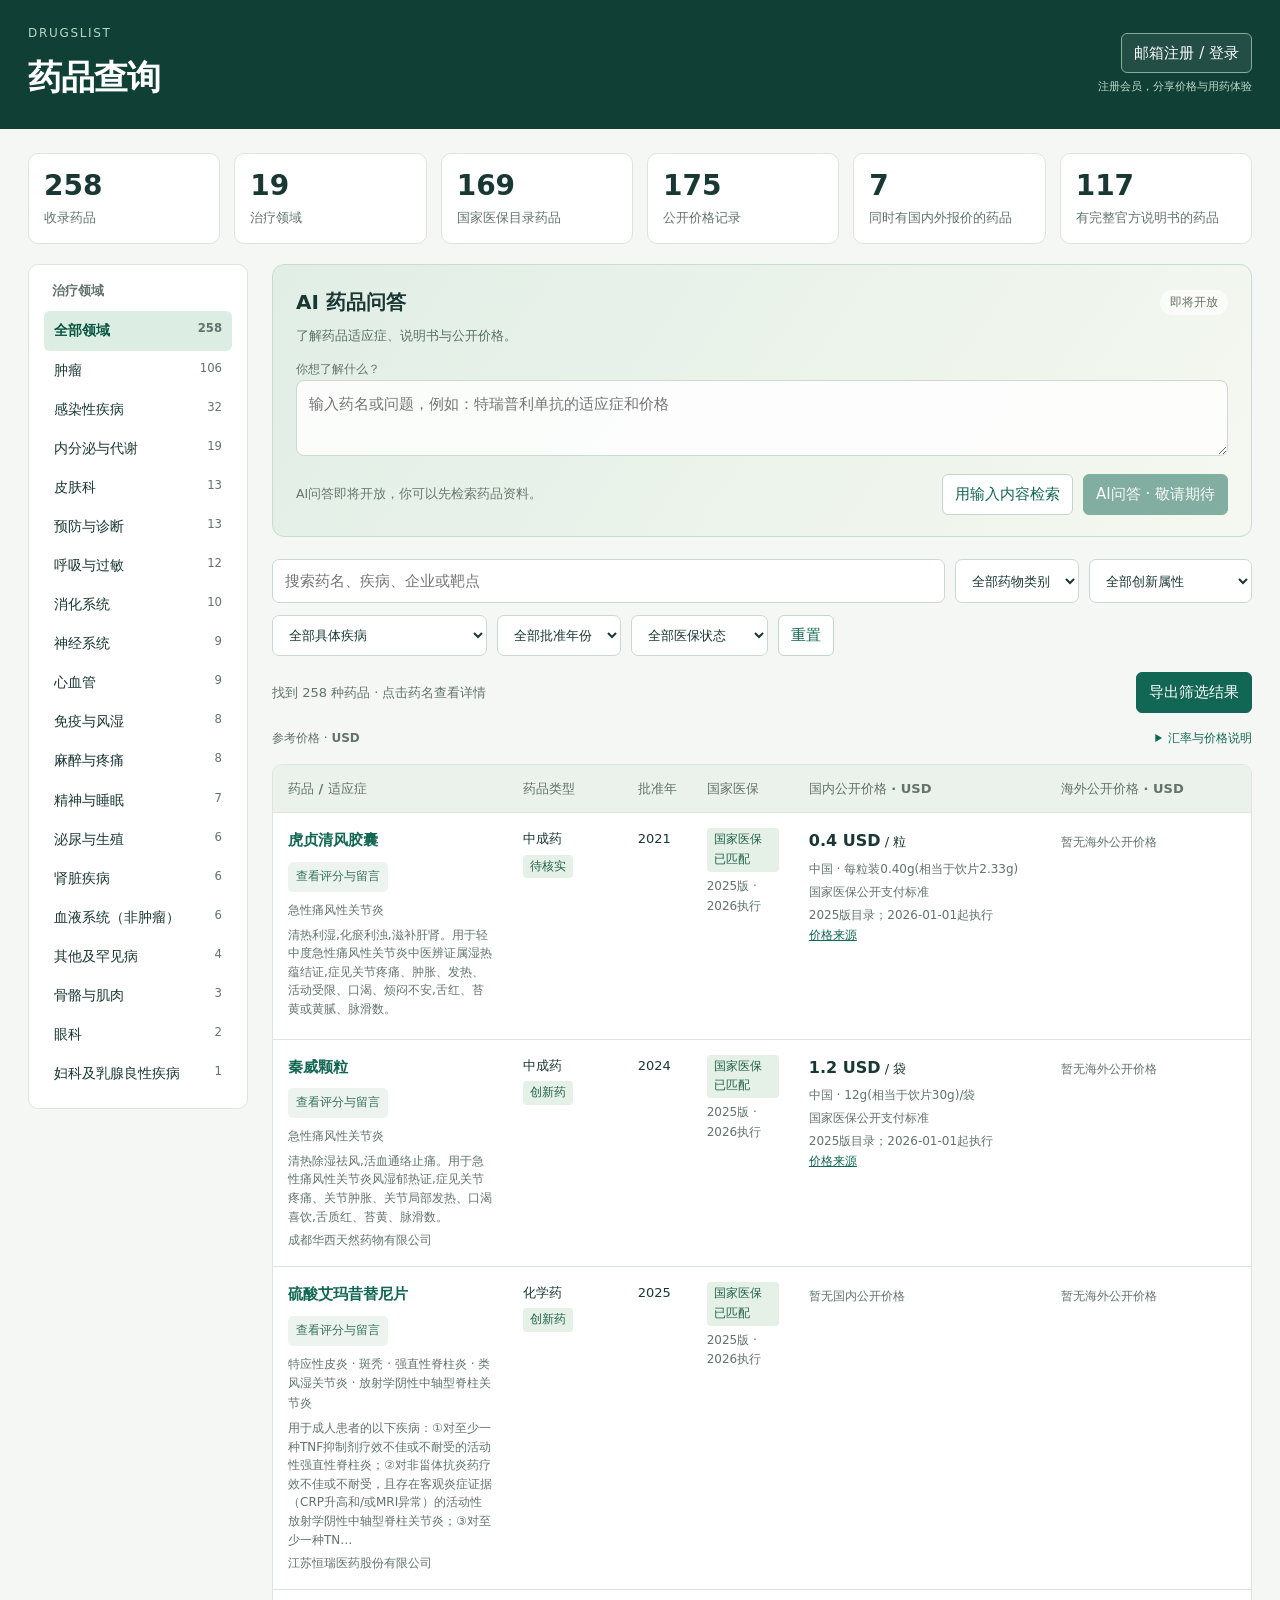
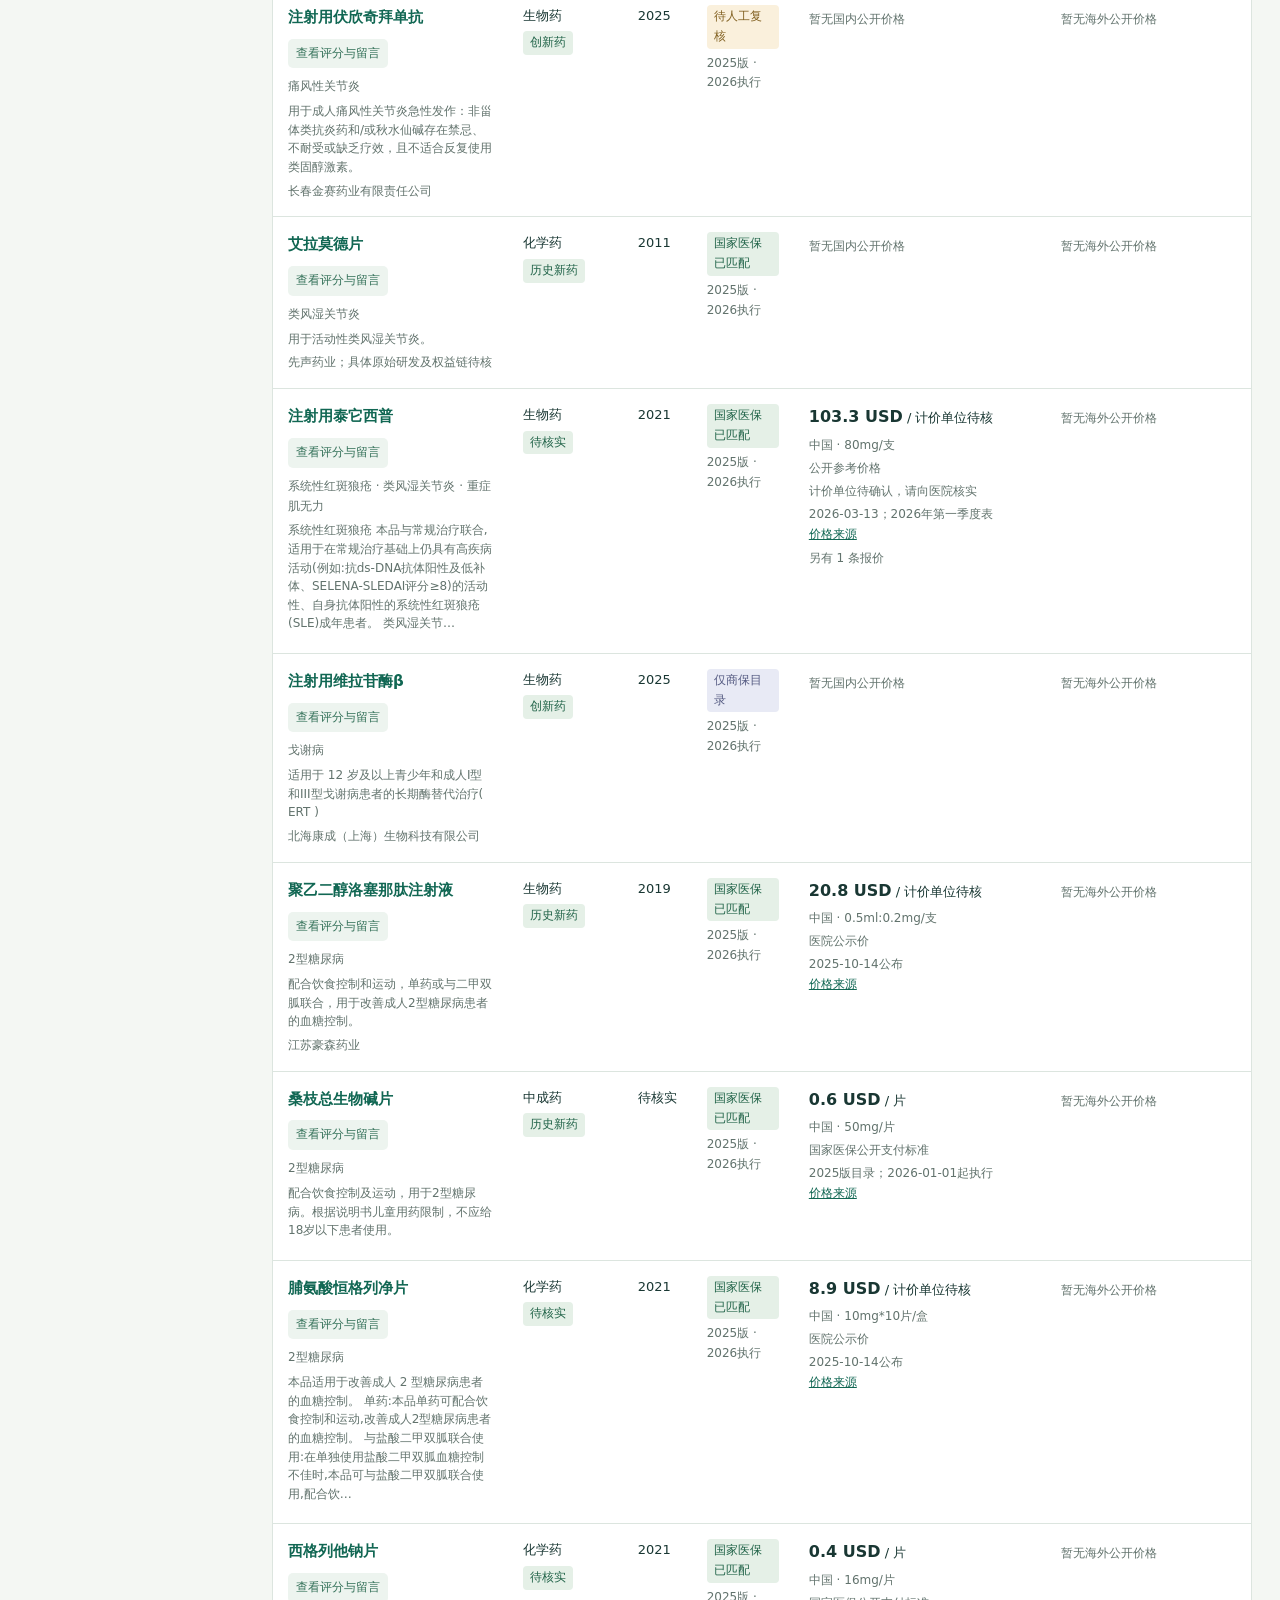
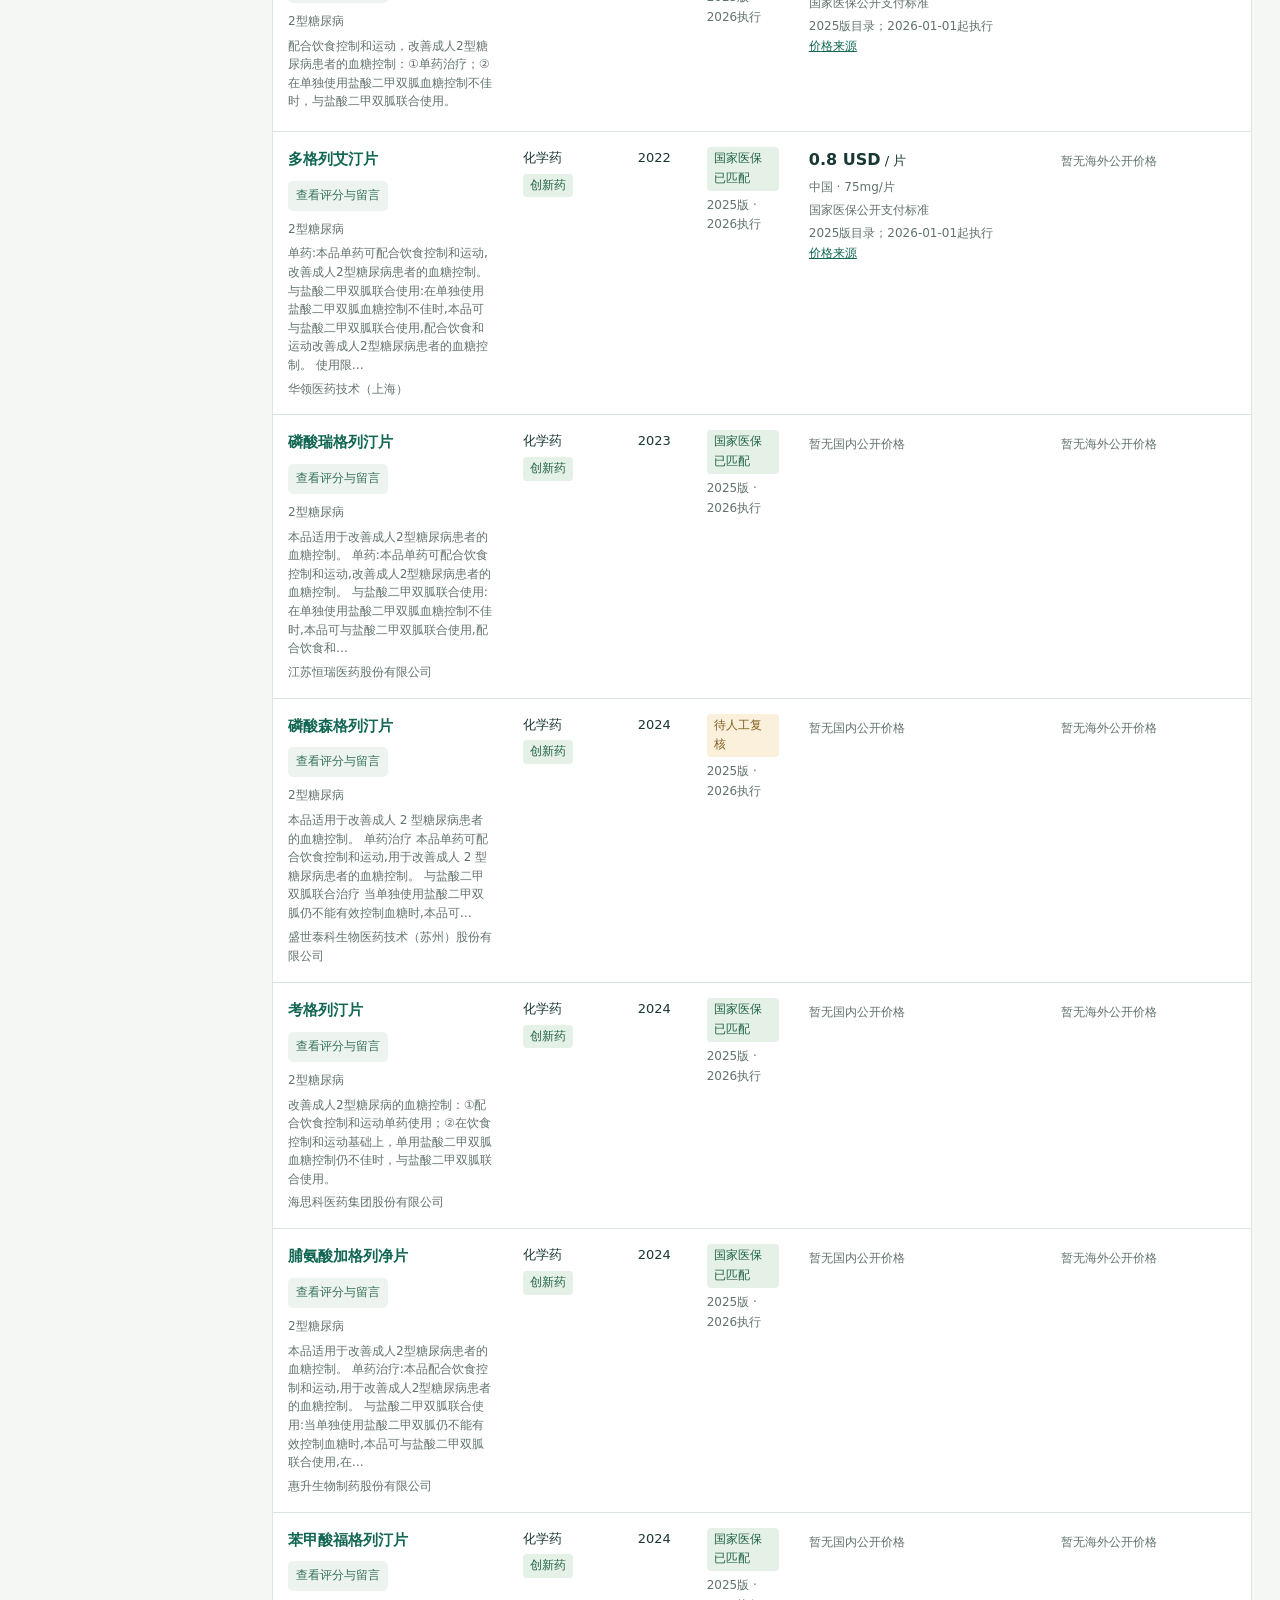
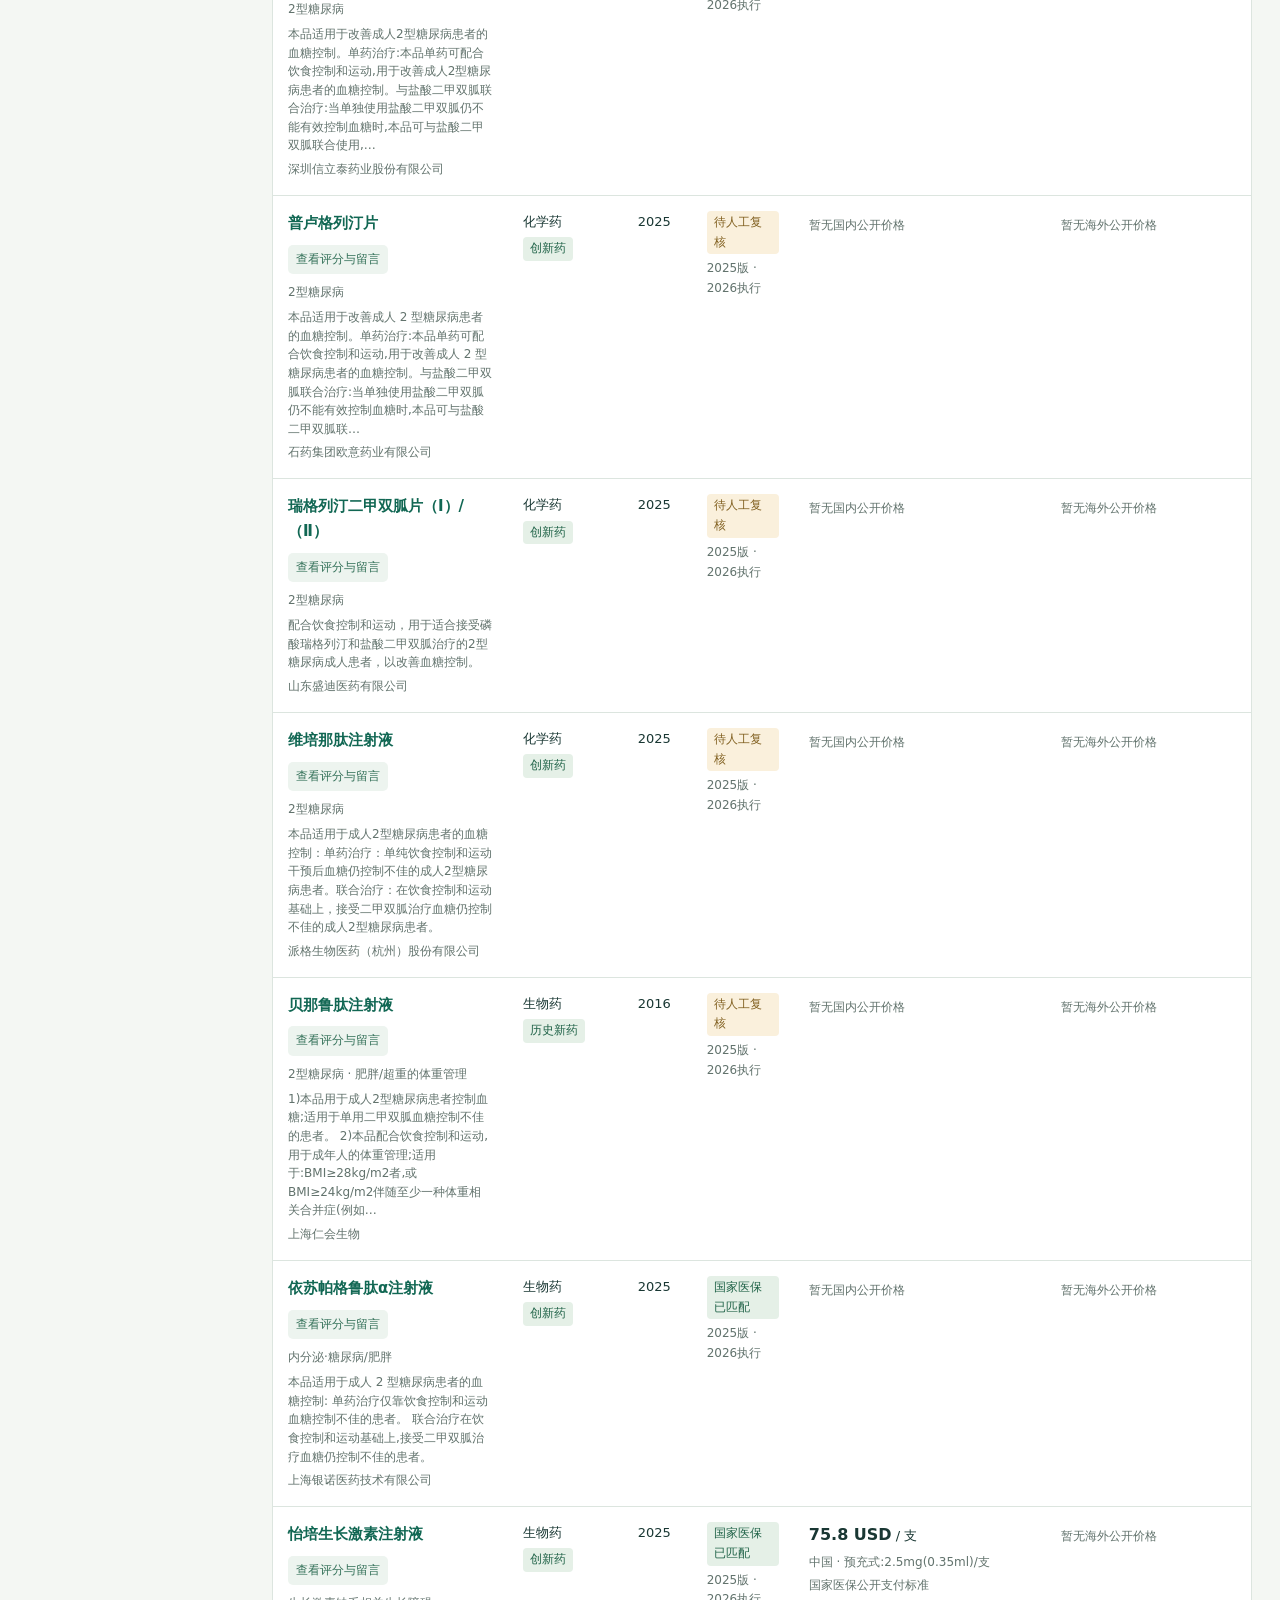
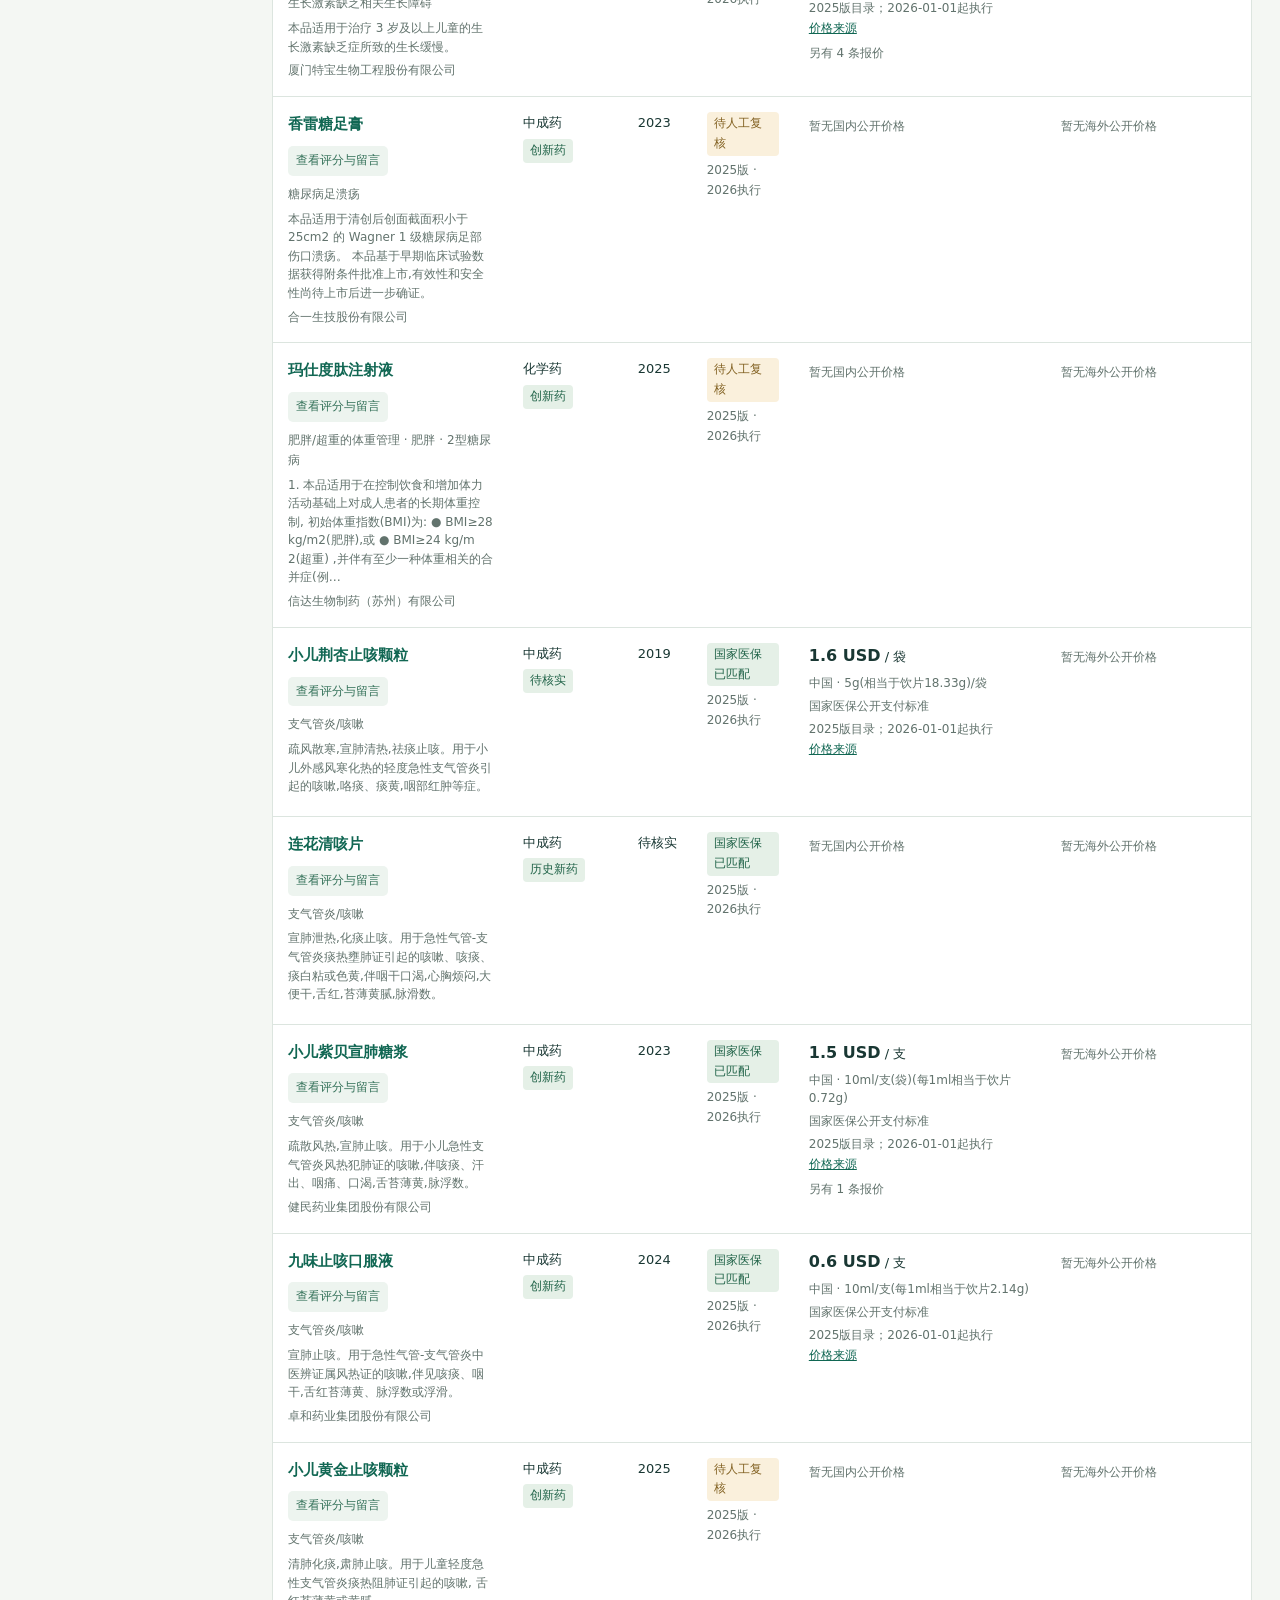
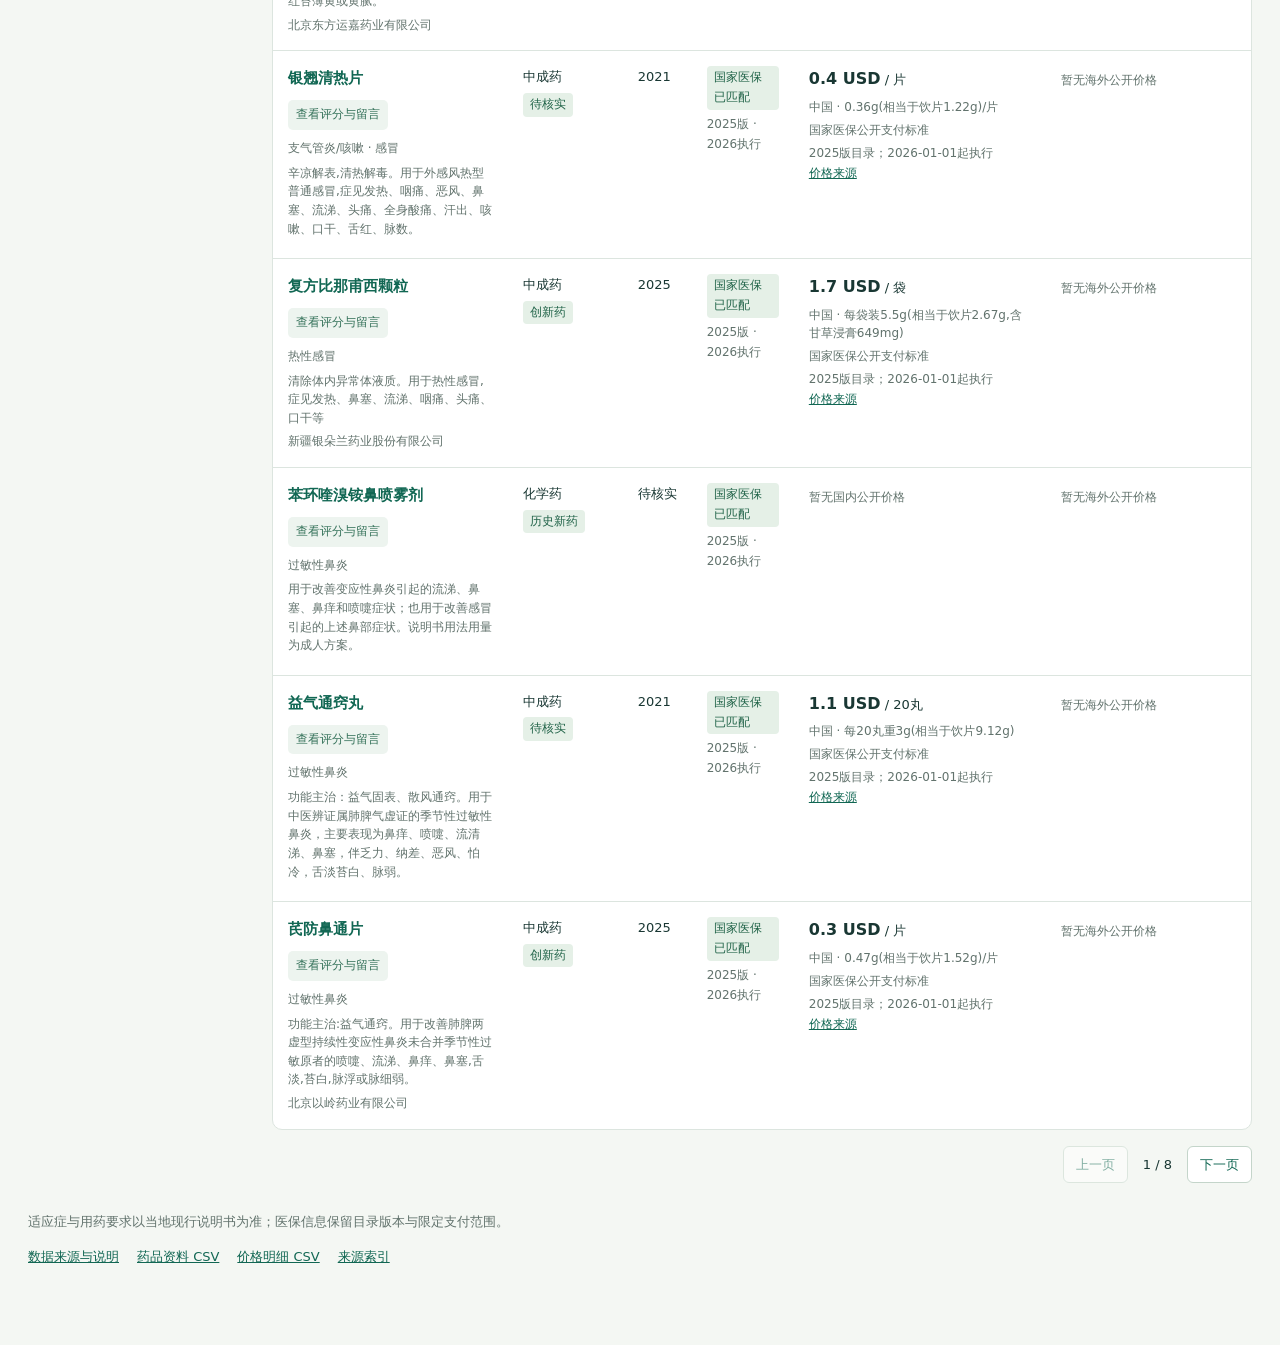
==== commit b784fa15: "Launch email membership and per-drug ratings with six-metric overview" ====
--- a/index.html
+++ b/index.html
@@ -6,12 +6,12 @@
 <section class="ai-panel" aria-labelledby="aiHeading"><div class="ai-panel-heading"><h2 id="aiHeading">AI 药品问答</h2><span class="ai-badge">即将开放</span></div><p>了解药品适应症、说明书与公开价格。</p><label for="aiQuestion" class="sub">你想了解什么？</label><textarea id="aiQuestion" placeholder="输入药名或问题，例如：特瑞普利单抗的适应症和价格" maxlength="2000" rows="2"></textarea><div class="ai-actions"><small id="aiStatus" role="status">AI问答即将开放，你可以先检索药品资料。</small><button class="btn" id="aiSearchButton">用输入内容检索</button><button class="btn primary" disabled>AI问答 · 敬请期待</button></div></section>
 <div class="filters"><input id="search" type="search" placeholder="搜索药名、疾病、企业或靶点" aria-label="搜索药品"><select id="drugKind" aria-label="药物类别"><option value="">全部药物类别</option></select><select id="innovation" aria-label="创新属性"><option value="">全部创新属性</option></select></div>
 <select id="scope" aria-label="清单范围" hidden><option value="all" selected>全部药品</option><option value="main">主清单</option><option value="other">其他药品</option></select>
-<div class="filters"><select id="disease" aria-label="具体疾病"><option value="">全部具体疾病</option></select><select id="year" aria-label="批准或证据年"><option value="">全部批准年份</option></select><select id="insurance" aria-label="医保状态"><option value="">全部医保状态</option><option value="national">国家医保已匹配</option><option value="commercial">仅商保目录</option><option value="pending">医保待复核</option></select><select id="price" aria-label="价格覆盖"><option value="">全部价格覆盖</option><option value="domestic">有国内报价</option><option value="foreign">有海外报价</option><option value="paired">同时有国内外报价</option><option value="missing">暂无国内报价</option></select><button class="btn" id="reset">重置</button></div>
+<div class="filters"><select id="disease" aria-label="具体疾病"><option value="">全部具体疾病</option></select><select id="year" aria-label="批准或证据年"><option value="">全部批准年份</option></select><select id="insurance" aria-label="医保状态"><option value="">全部医保状态</option><option value="national">国家医保已匹配</option><option value="commercial">仅商保目录</option><option value="pending">医保待复核</option></select><button class="btn" id="reset">重置</button></div>
 <div class="toolbar"><p id="resultcount" aria-live="polite"></p><button class="btn primary" id="export">导出筛选结果</button></div>
 <div class="price-context"><span>参考价格 · <b>USD</b></span><details><summary>汇率与价格说明</summary><p>采用 <span id="fxDate"></span> <a id="fxSource" target="_blank" rel="noopener">欧洲央行参考汇率</a> 折算。每片、每盒、每瓶等单位保持原样。原始报价及来源可在药品详情中查看。</p><p>公开价格不等于个人自付费用；实际支付受规格、当地医保和优惠条件影响。</p></details></div>
 <div class="tablewrap"><table><thead><tr><th>药品 / 适应症</th><th>药品类型</th><th>批准年</th><th>国家医保</th><th>国内公开价格 · USD</th><th>海外公开价格 · USD</th></tr></thead><tbody id="rows"></tbody></table><div class="empty" id="empty" hidden>暂无符合条件的药品，请调整筛选。</div></div><div class="pagination"><button class="btn" id="prev">上一页</button><span id="page"></span><button class="btn" id="next">下一页</button></div></section></div>
 <footer><p>适应症与用药要求以当地现行说明书为准；医保信息保留目录版本与限定支付范围。</p><div class="footlinks"><a href="DATA_NOTES.md">数据来源与说明</a><a href="data/drugs.csv" download>药品资料 CSV</a><a href="data/prices.csv" download>价格明细 CSV</a><a href="data/sources.csv" download>来源索引</a></div></footer></main>
 <dialog id="detail"><div class="modalhead"><div><h2 id="drugtitle"></h2><span class="sub" id="drugsubtitle"></span></div><button class="btn" id="close" aria-label="关闭详情">关闭 ×</button></div><div class="modalbody" id="detailbody"></div></dialog>
-<dialog id="authDialog" class="auth-dialog"><div class="modalhead"><h2 id="authTitle">欢迎回来</h2><button class="btn" id="authClose" aria-label="关闭会员窗口">关闭 ×</button></div><div class="auth-body"><div id="authFields"><form id="authForm"><label>会员账号<input id="username" name="username" autocomplete="username" pattern="[A-Za-z0-9_]{3,32}" minlength="3" maxlength="32" required placeholder="3–32位字母、数字或下划线"></label><label id="registerName" hidden>公开昵称<input id="displayName" name="display_name" autocomplete="nickname" maxlength="30" placeholder="评价中展示的昵称"></label><label>密码<input id="password" name="password" type="password" autocomplete="current-password" minlength="8" maxlength="128" required placeholder="至少8位"></label><small id="authPasswordNote"></small><button id="authSubmit" class="btn primary">登录</button></form><button id="authSwitch" class="auth-switch" type="button">还没有账号？注册会员</button></div><div id="accountInfo" hidden><p id="accountName"></p><p class="sub">你可以在每种药品详情下发布、更新或删除自己的评价。</p><button class="btn" id="logoutButton">退出登录</button></div><p id="authError" class="form-error" role="status"></p></div></dialog>
+<dialog id="authDialog" class="auth-dialog"><div class="modalhead"><h2 id="authTitle">欢迎回来</h2><button class="btn" id="authClose" aria-label="关闭会员窗口">关闭 ×</button></div><div class="auth-body"><div id="authFields"><form id="authForm"><label>邮箱<input id="username" name="email" type="email" autocomplete="email" maxlength="254" required placeholder="你的常用邮箱"></label><label id="registerName" hidden>公开昵称（选填）<input id="displayName" name="display_name" autocomplete="nickname" maxlength="30" placeholder="不填写时自动生成会员昵称"></label><label>密码<input id="password" name="password" type="password" autocomplete="current-password" minlength="10" maxlength="128" required placeholder="至少10位"></label><small id="authPasswordNote"></small><button id="authSubmit" class="btn primary">登录</button></form><button id="authSwitch" class="auth-switch" type="button">还没有账号？注册会员</button></div><div id="accountInfo" hidden><p id="accountName"></p><p class="sub">你可以在每种药品详情下发布、更新或删除自己的评价。</p><button class="btn" id="logoutButton">退出登录</button></div><p id="authError" class="form-error" role="status"></p></div></dialog>
 <script>const DATA=[{"drug_id": "DL-4AF98DBAD7", "治疗大类": "免疫与风湿", "疾病小类": "急性痛风性关节炎", "中文通用名": "虎贞清风胶囊", "英文通用名": "", "商品名": "", "企业/上市许可持有人": "", "研发属性": "国内企业关联；研发归属待核实", "清单层级": "国内企业关联主清单（暂定）", "药品类型": "中药", "注册创新类别": "报告明确创新药/历史新药；历史类别见证据", "机制/靶点": "医保分类：清热除湿剂（不等同完整作用机制）", "首次中国获批年份": "2021", "证据所属年份": "2021", "首次中国获批日期": "", "批准核实状态": "历史年报上市记录已核实；首次日期待核实", "获批适应症/功能主治": "具有清热利湿，化瘀利浊，滋补肝肾的功效，适用于治疗轻中度急性痛风性关节炎中医辨证属湿热蕴结证。", "适应症时间口径": "所引批准年份的适应症；非截至2026年的完整适应症全集", "国内上市状态": "历史批准记录已核实；当前持续销售状态未逐项核实", "海外上市状态": "待逐国核实", "医保状态": "已纳入国家医保（乙类）", "医保目录版本": "2025版；2026-01-01起执行", "医保限定支付范围": "清热利湿，化瘀利浊，滋补肝肾。用于轻中度急性痛风性关节炎。中医辨证属湿热蕴结证，症见关节疼痛、肿胀、发热、活动受限、口渴、烦闷不安，舌红、苔黄或黄腻、脉滑数。", "国内价格状态": "有历史公开价格样本（非当前全国统一价）", "国内价格": "2.99 CNY/粒 [每粒装0.40g(相当于饮片2.33g); 国家医保公开支付标准; 2025版目录；2026-01-01起执行]", "海外价格状态": "未完成海外上市及价格检索", "海外价格": "", "批准来源": "https://www.cnpharm.com/c/2022-06-01/827272.shtml", "批准来源定位": "重点治疗领域品种 15", "批准证据摘要": "具有清热利湿，化瘀利浊，滋补肝肾的功效，适用于治疗轻中度急性痛风性关节炎中医辨证属湿热蕴结证。本品为虎杖、车前草等4种药味组成的1.1类中药创新药，在中医临床经验方基础上进行研制，开展了随机、双盲、安慰剂平行对照、多中心临床试验，获得安全性、有效性证据，其获批上市将为患者提供新的治疗选择。", "采集副本来源": "", "核查日期": "2026-10-23", "备注": "", "医保来源": "https://www.nhsa.gov.cn/module/download/downfile.jsp?classid=0&filename=a32f9f2f3fc046afaf08471f87456ce3.pdf", "医保来源定位": "PDF第185页/编号42/虎贞清风胶囊", "医保协议期": "2026年1月1日至2027年12月31日", "医保核查方法": "目录药品名精确或去盐型/剂型标准化匹配；具体报销须核对剂型及限定", "医保药品分类": "清热除湿剂", "说明书列表": [], "说明书核查状态": "未取得完整官方说明书；已有医保申报/获批公告适应症依据", "适应症详细说明": "清热利湿,化瘀利浊,滋补肝肾。用于轻中度急性痛风性关节炎中医辨证属湿热蕴结证,症见关节疼痛、肿胀、发热、活动受限、口渴、烦闷不安,舌红、苔黄或黄腻、脉滑数。", "适应症来源": "https://www.nhsa.gov.cn/attach/Ypsn2025/YPSN202500252/YPSN202500252.pdf", "适应症版本": "2025年医保申报材料；非截至2026年的完整最新说明书", "疾病小类补充": [], "说明书缺口": "尚未取得厂家或监管机构可访问的完整说明书；当前为国家医保局公开申报中的适应症摘录，附件名未链接到完整原件。", "适应症来源列表": ["https://www.nhsa.gov.cn/attach/Ypsn2025/YPSN202500252/YPSN202500252.pdf"], "具体缺口": "尚未取得厂家或监管机构可访问的完整说明书；当前为国家医保局公开申报中的适应症摘录，附件名未链接到完整原件。", "已取得完整说明书": false, "已取得境内完整说明书": false, "治疗领域关系": "免疫与风湿", "药物类别": "中成药", "创新属性": "待核实", "分类依据": "报告明确创新药/历史新药；历史类别见证据", "分类来源": "https://www.cnpharm.com/c/2022-06-01/827272.shtml"}, {"drug_id": "DL-655718D130", "治疗大类": "免疫与风湿", "疾病小类": "急性痛风性关节炎", "中文通用名": "秦威颗粒", "英文通用名": "", "商品名": "", "企业/上市许可持有人": "成都华西天然药物有限公司", "研发属性": "国内企业关联；自主研发/引进/共同开发待核实", "清单层级": "国内企业关联主清单（暂定）", "药品类型": "中药", "注册创新类别": "1类创新药（年度报告口径）", "机制/靶点": "医保分类：清热除湿剂（不等同完整作用机制）", "首次中国获批年份": "2024", "证据所属年份": "2024", "首次中国获批日期": "", "批准核实状态": "年度批准附表已核实；精确日期待核实", "获批适应症/功能主治": "清热除湿祛风，活血通络止痛。用于急性痛风性关节炎风湿郁热证，症见关节疼痛、关节肿胀、关节局部发热、口渴喜饮，舌质红、苔黄、脉滑数。", "适应症时间口径": "所引批准年份的适应症；非截至2026年的完整适应症全集", "国内上市状态": "历史批准记录已核实；当前持续销售状态未逐项核实", "海外上市状态": "待逐国核实", "医保状态": "已纳入国家医保（乙类）", "医保目录版本": "2025版；2026-01-01起执行", "医保限定支付范围": "清热除湿祛风，活血通络止痛。用于急性痛风性关节炎风湿郁热证，症见关节疼痛、关节肿胀、关节局部发热、口渴喜饮，舌质红、苔黄、脉滑数。", "国内价格状态": "有历史公开价格样本（非当前全国统一价）", "国内价格": "8.26 CNY/袋 [12g(相当于饮片30g)/袋; 国家医保公开支付标准; 2025版目录；2026-01-01起执行]", "海外价格状态": "未完成海外上市及价格检索", "海外价格": "", "批准来源": "https://www.cnpharm.com/upload/resources/file/2025/03/18/170990.pdf", "批准来源定位": "附件1 序号48；PDF第70页", "批准证据摘要": "", "采集副本来源": "https://www.cnpharm.com/upload/resources/file/2025/03/18/170990.pdf", "核查日期": "2026-10-23", "备注": "", "医保来源": "https://www.nhsa.gov.cn/module/download/downfile.jsp?classid=0&filename=a32f9f2f3fc046afaf08471f87456ce3.pdf", "医保来源定位": "PDF第186页/编号43/秦威颗粒", "医保协议期": "2025年1月1日至2026年12月31日", "医保核查方法": "目录药品名精确或去盐型/剂型标准化匹配；具体报销须核对剂型及限定", "医保药品分类": "清热除湿剂", "说明书列表": [], "说明书核查状态": "已核对官方公示申报中的说明书适应症，说明书原件仍待获取", "适应症详细说明": "清热除湿祛风,活血通络止痛。用于急性痛风性关节炎风湿郁热证,症见关节疼痛、关节肿胀、关节局部发热、口渴喜饮,舌质红、苔黄、脉滑数。", "适应症来源": "https://www.nhsa.gov.cn/attach/Ypsn2024/YPSW202400415/YPSW202400415.pdf", "适应症版本": "2024年医保目录调整企业申报公示：“说明书全部适应症/功能主治”栏；非截至2026年的完整最新说明书核验", "适应症来源列表": ["https://www.nhsa.gov.cn/attach/Ypsn2024/YPSW202400415/YPSW202400415.pdf"], "已取得完整说明书": false, "已取得境内完整说明书": false, "治疗领域关系": "免疫与风湿", "药物类别": "中成药", "创新属性": "创新药", "分类依据": "1类创新药（年度报告口径）", "分类来源": "https://www.cnpharm.com/upload/resources/file/2025/03/18/170990.pdf"}, {"drug_id": "DL-6DBEED1BF7", "治疗大类": "免疫与风湿", "疾病小类": "特应性皮炎;斑秃;强直性脊柱炎;类风湿关节炎;放射学阴性中轴型脊柱关节炎", "中文通用名": "硫酸艾玛昔替尼片", "英文通用名": "", "商品名": "", "企业/上市许可持有人": "江苏恒瑞医药股份有限公司", "研发属性": "国内企业关联；自主研发/引进/共同开发待核实", "清单层级": "国内企业关联主清单（暂定）", "药品类型": "化学药品", "注册创新类别": "1类创新药（年度报告口径）", "机制/靶点": "医保分类：Janus相关激酶(JAK)抑制剂（不等同完整作用机制）", "首次中国获批年份": "2025", "证据所属年份": "2025", "首次中国获批日期": "", "批准核实状态": "年度批准附表已核实；精确日期待核实", "获批适应症/功能主治": "本品适用于对一种或多种TNF抑制剂疗效不佳或不耐受的活动性强直性脊柱炎成人患者。本品适用于对一种或多种TNF抑制剂疗效不佳或不耐受的中重度活动性类风湿关节炎成人患者。本品用于对局部外用治疗或其他系统性治疗应答不充分或不耐受的中重度特应性皮炎成人患者。本品适用于成人重度斑秃患者。", "适应症时间口径": "所引批准年份的适应症；非截至2026年的完整适应症全集", "国内上市状态": "历史批准记录已核实；当前持续销售状态未逐项核实", "海外上市状态": "待逐国核实", "医保状态": "已纳入国家医保（乙类）", "医保目录版本": "2025版；2026-01-01起执行", "医保限定支付范围": "限：1.对局部外用治疗或其他系统性治疗应答不充分或不耐受的中重度特应性皮炎成人患者；2.对一种或多种TNF抑制剂疗效不佳或不耐受的中重度活动性类风湿关节炎成人患者；3.对一种或多种TNF抑制剂疗效不佳或不耐受的活动性强直性脊柱炎成人患者。", "国内价格状态": "本轮未采集到可核验公开价格", "国内价格": "", "海外价格状态": "未完成海外上市及价格检索", "海外价格": "", "批准来源": "https://www.cde.org.cn/main/news/viewInfoCommon/b93aba16ec47467317057dca4aac8437", "批准来源定位": "附件1 序号18；PDF第61页", "批准证据摘要": "", "采集副本来源": "https://file.ciopharma.com/Public/Uploads/Oss/20260513/53b2a5dc51b6cd6a554c2b9a3031b51d5386b1b2.pdf", "核查日期": "2026-10-23", "备注": "", "医保来源": "https://www.nhsa.gov.cn/module/download/downfile.jsp?classid=0&filename=a32f9f2f3fc046afaf08471f87456ce3.pdf", "医保来源定位": "PDF第170页/编号302/硫酸艾玛昔替尼片", "医保协议期": "2026年1月1日至2027年12月31日", "医保核查方法": "目录药品名精确或去盐型/剂型标准化匹配；具体报销须核对剂型及限定", "医保药品分类": "Janus相关激酶(JAK)抑制剂", "说明书列表": [{"标题": "硫酸艾玛昔替尼片官方说明书（50页图像）", "url": "https://www.hengrui.com/uploads/202609091105111e61723f-802c-461a-adab-5594980e109c/0.jpg", "来源页面": "https://www.hengrui.com/product/innovativeMedicine.html?type=1", "页面列表": ["https://www.hengrui.com/uploads/202609091105111e61723f-802c-461a-adab-5594980e109c/0.jpg", "https://www.hengrui.com/uploads/20260909110511084df955-9cef-4aa1-b3c9-8d40f0a499c4/1.jpg", "https://www.hengrui.com/uploads/2026090911051198e44be3-2a14-4c8d-8668-e08c939b08a4/2.jpg", "https://www.hengrui.com/uploads/202609091105114e0e478c-ee2f-4906-aa96-21c6e0369ed0/3.jpg", "https://www.hengrui.com/uploads/20260909110511078aec65-5564-41ba-8b09-a9b3c1a84f53/4.jpg", "https://www.hengrui.com/uploads/2026090911051182b29f97-5f0e-4a0d-90cd-f7773a29898d/5.jpg", "https://www.hengrui.com/uploads/20260909110512f7adf69a-8f47-40e3-af9f-0ecf8e1bc082/6.jpg", "https://www.hengrui.com/uploads/202609091105121acad93f-36b8-4751-9e78-614bdcbd85e7/7.jpg", "https://www.hengrui.com/uploads/2026090911051249fdedd6-1722-482b-a99f-7b96eed66bd3/8.jpg", "https://www.hengrui.com/uploads/20260909110513df6d9c2a-ca85-40c8-a3f3-2799652799da/9.jpg", "https://www.hengrui.com/uploads/202609091105137114af1f-ccf7-4d7e-91a1-e82df830bfb8/10.jpg", "https://www.hengrui.com/uploads/2026090911051359fbf222-a928-4190-b264-73fccd3fccbf/11.jpg", "https://www.hengrui.com/uploads/2026090911051324cd8498-cc31-4a04-a19f-b90b1b2421f9/12.jpg", "https://www.hengrui.com/uploads/20260909110513e2908ac1-b919-4de7-b301-e4fdb9812909/13.jpg", "https://www.hengrui.com/uploads/20260909110514e8d9f6af-9a2a-4d5c-97c2-985e59e06837/14.jpg", "https://www.hengrui.com/uploads/20260909110514f6451e82-8fdf-46a7-a862-4622d4664f8e/15.jpg", "https://www.hengrui.com/uploads/2026090911051479a9ac53-97db-4120-8a74-27f168c9bf14/16.jpg", "https://www.hengrui.com/uploads/20260909110515861d0f4c-9a4b-484a-b81c-b3271a20e9c2/17.jpg", "https://www.hengrui.com/uploads/202609091105158fdbba55-6186-40ed-bba1-998215f8cf05/18.jpg", "https://www.hengrui.com/uploads/20260909110515a82d67f2-ebf5-4160-ae06-afcfadb4741f/19.jpg", "https://www.hengrui.com/uploads/202609091105164f4468b3-8243-486d-a793-e642ab5ae93b/20.jpg", "https://www.hengrui.com/uploads/202609091105172e5b0bbf-b8fa-4b48-a207-dd8a23fea42b/21.jpg", "https://www.hengrui.com/uploads/2026090911051714d6b3c7-fed2-4cf4-8f70-d19ef889deec/22.jpg", "https://www.hengrui.com/uploads/2026090911051627cf8973-6197-4437-8b09-771a9c29664f/23.jpg", "https://www.hengrui.com/uploads/20260909110516d682070d-e771-4ccf-9812-2c497fbbaeae/24.jpg", "https://www.hengrui.com/uploads/20260909110516076d1088-f5d0-48c2-aa4c-0ef42f640cc4/25.jpg", "https://www.hengrui.com/uploads/20260909110516fa012db6-7ff0-4a80-bef3-5b5e1361fa41/26.jpg", "https://www.hengrui.com/uploads/2026090911051775cbfbd4-3e0b-4a37-b532-5515be730541/27.jpg", "https://www.hengrui.com/uploads/20260909110518c47fcbe1-f4ad-4e60-968c-c12ca9d05c79/28.jpg", "https://www.hengrui.com/uploads/20260909110518d82e3c9c-aa20-4373-b504-4a5d59c0a3e0/29.jpg", "https://www.hengrui.com/uploads/202609091105189fa3b533-951c-42e9-9e06-f598ebbc4d42/30.jpg", "https://www.hengrui.com/uploads/20260909110520df9fb569-58a6-406e-a747-8120a647386e/31.jpg", "https://www.hengrui.com/uploads/20260909110518a407ebbd-3e8f-4ba1-92e0-8357c9e52d95/32.jpg", "https://www.hengrui.com/uploads/20260909110519c4b489ec-a67e-4803-ad0b-4dba6d205adf/33.jpg", "https://www.hengrui.com/uploads/20260909110519f6dbad26-1ac1-4e90-9467-57b123c72ba2/34.jpg", "https://www.hengrui.com/uploads/20260909110520cd3cf0b4-3c33-4ee4-84bc-6648e7273a30/35.jpg", "https://www.hengrui.com/uploads/2026090911052041acd29f-1f10-4ca8-b948-9fc8ae2f901b/36.jpg", "https://www.hengrui.com/uploads/20260909110521d9d3ffb8-66d9-414f-aeec-bb49bfeb8bf0/37.jpg", "https://www.hengrui.com/uploads/20260909110520633cde37-bd98-4c0c-af6b-5045117d257b/38.jpg", "https://www.hengrui.com/uploads/20260909110522ff51fe19-0b32-4199-a0d9-af66439a0bfa/39.jpg", "https://www.hengrui.com/uploads/202609091105217181e24c-473a-486a-a291-c7930a55ca1f/40.jpg", "https://www.hengrui.com/uploads/20260909110523c79b5b1b-def1-4186-8aa5-c80dda2f94a9/41.jpg", "https://www.hengrui.com/uploads/20260909110521fbfa02e8-a137-401c-8bd6-81c8fad0612d/42.jpg", "https://www.hengrui.com/uploads/20260909110522016b4d68-21b1-484e-9b68-0ae63565e471/43.jpg", "https://www.hengrui.com/uploads/202609091105211a7fb6c7-5d37-4fd8-8a12-137fc63b1eae/44.jpg", "https://www.hengrui.com/uploads/202609091105213681544f-160f-47b5-ae3a-388756763cd6/45.jpg", "https://www.hengrui.com/uploads/20260909110522fdb80329-eaa0-414d-89ae-ea4f12a7a30d/46.jpg", "https://www.hengrui.com/uploads/20260909110523d169abe0-888b-4738-a750-c954228dee18/47.jpg", "https://www.hengrui.com/uploads/20260909110523e0915cbd-a3d4-4199-b446-40f9750a4639/48.jpg", "https://www.hengrui.com/uploads/202609091105234971823c-7065-404d-9855-5407c276133e/49.jpg"], "来源机构": "恒瑞医药", "版本日期": "2026-08-20", "地域": "中国大陆", "来源类型": "企业官网完整说明书逐页图像", "核验状态": "已核对通用名、修改日期和适应症；官网接口提供完整页序列", "本地副本说明": "按官网完整页序列下载并合并为PDF，未改变页面内容", "页数": 50, "原件链接列表": ["https://www.hengrui.com/uploads/202609091105111e61723f-802c-461a-adab-5594980e109c/0.jpg", "https://www.hengrui.com/uploads/20260909110511084df955-9cef-4aa1-b3c9-8d40f0a499c4/1.jpg", "https://www.hengrui.com/uploads/2026090911051198e44be3-2a14-4c8d-8668-e08c939b08a4/2.jpg", "https://www.hengrui.com/uploads/202609091105114e0e478c-ee2f-4906-aa96-21c6e0369ed0/3.jpg", "https://www.hengrui.com/uploads/20260909110511078aec65-5564-41ba-8b09-a9b3c1a84f53/4.jpg", "https://www.hengrui.com/uploads/2026090911051182b29f97-5f0e-4a0d-90cd-f7773a29898d/5.jpg", "https://www.hengrui.com/uploads/20260909110512f7adf69a-8f47-40e3-af9f-0ecf8e1bc082/6.jpg", "https://www.hengrui.com/uploads/202609091105121acad93f-36b8-4751-9e78-614bdcbd85e7/7.jpg", "https://www.hengrui.com/uploads/2026090911051249fdedd6-1722-482b-a99f-7b96eed66bd3/8.jpg", "https://www.hengrui.com/uploads/20260909110513df6d9c2a-ca85-40c8-a3f3-2799652799da/9.jpg", "https://www.hengrui.com/uploads/202609091105137114af1f-ccf7-4d7e-91a1-e82df830bfb8/10.jpg", "https://www.hengrui.com/uploads/2026090911051359fbf222-a928-4190-b264-73fccd3fccbf/11.jpg", "https://www.hengrui.com/uploads/2026090911051324cd8498-cc31-4a04-a19f-b90b1b2421f9/12.jpg", "https://www.hengrui.com/uploads/20260909110513e2908ac1-b919-4de7-b301-e4fdb9812909/13.jpg", "https://www.hengrui.com/uploads/20260909110514e8d9f6af-9a2a-4d5c-97c2-985e59e06837/14.jpg", "https://www.hengrui.com/uploads/20260909110514f6451e82-8fdf-46a7-a862-4622d4664f8e/15.jpg", "https://www.hengrui.com/uploads/2026090911051479a9ac53-97db-4120-8a74-27f168c9bf14/16.jpg", "https://www.hengrui.com/uploads/20260909110515861d0f4c-9a4b-484a-b81c-b3271a20e9c2/17.jpg", "https://www.hengrui.com/uploads/202609091105158fdbba55-6186-40ed-bba1-998215f8cf05/18.jpg", "https://www.hengrui.com/uploads/20260909110515a82d67f2-ebf5-4160-ae06-afcfadb4741f/19.jpg", "https://www.hengrui.com/uploads/202609091105164f4468b3-8243-486d-a793-e642ab5ae93b/20.jpg", "https://www.hengrui.com/uploads/202609091105172e5b0bbf-b8fa-4b48-a207-dd8a23fea42b/21.jpg", "https://www.hengrui.com/uploads/2026090911051714d6b3c7-fed2-4cf4-8f70-d19ef889deec/22.jpg", "https://www.hengrui.com/uploads/2026090911051627cf8973-6197-4437-8b09-771a9c29664f/23.jpg", "https://www.hengrui.com/uploads/20260909110516d682070d-e771-4ccf-9812-2c497fbbaeae/24.jpg", "https://www.hengrui.com/uploads/20260909110516076d1088-f5d0-48c2-aa4c-0ef42f640cc4/25.jpg", "https://www.hengrui.com/uploads/20260909110516fa012db6-7ff0-4a80-bef3-5b5e1361fa41/26.jpg", "https://www.hengrui.com/uploads/2026090911051775cbfbd4-3e0b-4a37-b532-5515be730541/27.jpg", "https://www.hengrui.com/uploads/20260909110518c47fcbe1-f4ad-4e60-968c-c12ca9d05c79/28.jpg", "https://www.hengrui.com/uploads/20260909110518d82e3c9c-aa20-4373-b504-4a5d59c0a3e0/29.jpg", "https://www.hengrui.com/uploads/202609091105189fa3b533-951c-42e9-9e06-f598ebbc4d42/30.jpg", "https://www.hengrui.com/uploads/20260909110520df9fb569-58a6-406e-a747-8120a647386e/31.jpg", "https://www.hengrui.com/uploads/20260909110518a407ebbd-3e8f-4ba1-92e0-8357c9e52d95/32.jpg", "https://www.hengrui.com/uploads/20260909110519c4b489ec-a67e-4803-ad0b-4dba6d205adf/33.jpg", "https://www.hengrui.com/uploads/20260909110519f6dbad26-1ac1-4e90-9467-57b123c72ba2/34.jpg", "https://www.hengrui.com/uploads/20260909110520cd3cf0b4-3c33-4ee4-84bc-6648e7273a30/35.jpg", "https://www.hengrui.com/uploads/2026090911052041acd29f-1f10-4ca8-b948-9fc8ae2f901b/36.jpg", "https://www.hengrui.com/uploads/20260909110521d9d3ffb8-66d9-414f-aeec-bb49bfeb8bf0/37.jpg", "https://www.hengrui.com/uploads/20260909110520633cde37-bd98-4c0c-af6b-5045117d257b/38.jpg", "https://www.hengrui.com/uploads/20260909110522ff51fe19-0b32-4199-a0d9-af66439a0bfa/39.jpg", "https://www.hengrui.com/uploads/202609091105217181e24c-473a-486a-a291-c7930a55ca1f/40.jpg", "https://www.hengrui.com/uploads/20260909110523c79b5b1b-def1-4186-8aa5-c80dda2f94a9/41.jpg", "https://www.hengrui.com/uploads/20260909110521fbfa02e8-a137-401c-8bd6-81c8fad0612d/42.jpg", "https://www.hengrui.com/uploads/20260909110522016b4d68-21b1-484e-9b68-0ae63565e471/43.jpg", "https://www.hengrui.com/uploads/202609091105211a7fb6c7-5d37-4fd8-8a12-137fc63b1eae/44.jpg", "https://www.hengrui.com/uploads/202609091105213681544f-160f-47b5-ae3a-388756763cd6/45.jpg", "https://www.hengrui.com/uploads/20260909110522fdb80329-eaa0-414d-89ae-ea4f12a7a30d/46.jpg", "https://www.hengrui.com/uploads/20260909110523d169abe0-888b-4738-a750-c954228dee18/47.jpg", "https://www.hengrui.com/uploads/20260909110523e0915cbd-a3d4-4199-b446-40f9750a4639/48.jpg", "https://www.hengrui.com/uploads/202609091105234971823c-7065-404d-9855-5407c276133e/49.jpg"], "本地阅读副本": ["https://github.com/Hanhancyber/Drugslist/releases/download/labels-2026-10-23/DL-6DBEED1BF7-1-1.pdf"]}], "说明书核查状态": "已核验官方完整说明书（逐页图像）", "适应症详细说明": "用于成人患者的以下疾病：①对至少一种TNF抑制剂疗效不佳或不耐受的活动性强直性脊柱炎；②对非甾体抗炎药疗效不佳或不耐受，且存在客观炎症证据（CRP升高和/或MRI异常）的活动性放射学阴性中轴型脊柱关节炎；③对至少一种TNF抑制剂疗效不佳或不耐受的中重度活动性类风湿关节炎；④对局部外用治疗或其他系统性治疗应答不充分或不耐受的中重度特应性皮炎；⑤重度斑秃。", "适应症来源": "https://www.hengrui.com/product/innovativeMedicine.html?type=1", "适应症版本": "2026-08-20", "疾病小类补充": ["强直性脊柱炎", "类风湿关节炎", "放射学阴性中轴型脊柱关节炎", "特应性皮炎", "斑秃"], "适应症来源列表": ["https://www.hengrui.com/product/innovativeMedicine.html?type=1"], "已取得完整说明书": true, "已取得境内完整说明书": true, "治疗领域关系": "免疫与风湿;皮肤科", "药物类别": "化学药", "创新属性": "创新药", "分类依据": "1类创新药（年度报告口径）", "分类来源": "https://www.cde.org.cn/main/news/viewInfoCommon/b93aba16ec47467317057dca4aac8437"}, {"drug_id": "DL-0B682A23F9", "治疗大类": "免疫与风湿", "疾病小类": "痛风性关节炎", "中文通用名": "注射用伏欣奇拜单抗", "英文通用名": "", "商品名": "", "企业/上市许可持有人": "长春金赛药业有限责任公司", "研发属性": "国内企业关联；自主研发/引进/共同开发待核实", "清单层级": "国内企业关联主清单（暂定）", "药品类型": "治疗用生物制品", "注册创新类别": "1类创新药（年度报告口径）", "机制/靶点": "", "首次中国获批年份": "2025", "证据所属年份": "2025", "首次中国获批日期": "", "批准核实状态": "年度批准附表已核实；精确日期待核实", "获批适应症/功能主治": "本品适用于对非甾体类抗炎药和或秋水仙碱禁忌、不耐受或缺乏疗效的，以及不适合反复使用类固醇激素的成人痛风性关节炎急性发作。", "适应症时间口径": "所引批准年份的适应症；非截至2026年的完整适应症全集", "国内上市状态": "历史批准记录已核实；当前持续销售状态未逐项核实", "海外上市状态": "待逐国核实", "医保状态": "2025国家医保目录未匹配；待人工复核", "医保目录版本": "2025版；2026-01-01起执行", "医保限定支付范围": "", "国内价格状态": "本轮未采集到可核验公开价格", "国内价格": "", "海外价格状态": "未完成海外上市及价格检索", "海外价格": "", "批准来源": "https://www.cde.org.cn/main/news/viewInfoCommon/b93aba16ec47467317057dca4aac8437", "批准来源定位": "附件1 序号64；PDF第69页", "批准证据摘要": "", "采集副本来源": "https://file.ciopharma.com/Public/Uploads/Oss/20260513/53b2a5dc51b6cd6a554c2b9a3031b51d5386b1b2.pdf", "核查日期": "2026-10-23", "备注": "", "医保核查方法": "已检索目录全文提取条目；未匹配不直接认定未纳入；复合剂型名称仍需人工复核", "医保来源": "https://www.nhsa.gov.cn/module/download/downfile.jsp?classid=0&filename=a32f9f2f3fc046afaf08471f87456ce3.pdf", "说明书列表": [{"标题": "注射用伏欣奇拜单抗官方说明书", "url": "https://www.genscigroup.com/Public/Uploads/uploadfile/files/20250715/68b69b6fc597c.pdf", "来源机构": "长春金赛药业", "版本日期": "未填写核准/修改日期（官网2025-07发布）", "地域": "中国大陆", "来源类型": "企业官方说明书原件", "核验状态": "已核对药品名称及说明书正文", "原件链接列表": [], "本地阅读副本": ["https://github.com/Hanhancyber/Drugslist/releases/download/labels-2026-10-23/DL-0B682A23F9-1-1.pdf"]}], "说明书核查状态": "已核验官方完整说明书", "适应症详细说明": "用于成人痛风性关节炎急性发作：非甾体类抗炎药和/或秋水仙碱存在禁忌、不耐受或缺乏疗效，且不适合反复使用类固醇激素。", "适应症来源": "https://www.genscigroup.com/Public/Uploads/uploadfile/files/20250715/68b69b6fc597c.pdf", "适应症版本": "未填写核准/修改日期（官网2025-07发布）", "疾病小类补充": [], "适应症来源列表": ["https://www.genscigroup.com/Public/Uploads/uploadfile/files/20250715/68b69b6fc597c.pdf"], "已取得完整说明书": true, "已取得境内完整说明书": true, "治疗领域关系": "免疫与风湿", "药物类别": "生物药", "创新属性": "创新药", "分类依据": "1类创新药（年度报告口径）", "分类来源": "https://www.cde.org.cn/main/news/viewInfoCommon/b93aba16ec47467317057dca4aac8437"}, {"drug_id": "DL-7A18BC60FE", "治疗大类": "免疫与风湿", "疾病小类": "类风湿关节炎", "中文通用名": "艾拉莫德片", "英文通用名": "", "商品名": "艾得辛", "企业/上市许可持有人": "先声药业；具体原始研发及权益链待核", "研发属性": "国内开发产品；分子原创归属待独立复核", "清单层级": "国内企业关联主清单（暂定）", "药品类型": "化学药品", "注册创新类别": "历史创新药；具体注册分类见来源", "机制/靶点": "医保分类：其他非甾体类抗炎和抗风湿药（不等同完整作用机制）", "首次中国获批年份": "2011", "证据所属年份": "2011", "首次中国获批日期": "", "批准核实状态": "批准年份有来源；精确首次日期待核实", "获批适应症/功能主治": "活动性类风湿关节炎；试验中的干燥综合征不计作获批适应症。", "适应症时间口径": "所引批准年份的适应症；非截至2026年的完整适应症全集", "国内上市状态": "历史批准记录已核实；当前持续销售状态未逐项核实", "海外上市状态": "待逐国核实", "医保状态": "已纳入国家医保（乙类）", "医保目录版本": "2025版；2026-01-01起执行", "医保限定支付范围": "限活动性类风湿关节炎患者的二线治疗。", "国内价格状态": "本轮未采集到可核验公开价格", "国内价格": "", "海外价格状态": "未完成海外上市及价格检索", "海外价格": "", "批准来源": "https://www.simcere.com/news/detail.aspx?mtt=103", "批准来源定位": "网页正文或说明书核准页", "批准证据摘要": "", "采集副本来源": "", "核查日期": "2026-10-23", "备注": "", "医保来源": "https://www.nhsa.gov.cn/module/download/downfile.jsp?classid=0&filename=a32f9f2f3fc046afaf08471f87456ce3.pdf", "医保来源定位": "PDF第61页/编号1024/艾拉莫德", "医保协议期": "", "医保核查方法": "目录药品名精确或去盐型/剂型标准化匹配；具体报销须核对剂型及限定", "医保药品分类": "其他非甾体类抗炎和抗风湿药", "说明书列表": [{"标题": "艾拉莫德片官方说明书", "url": "https://www.simcere.com/pro/detail.aspx?mtt=12", "来源机构": "先声药业", "版本日期": "官网2026年上传；末次修订日期待确认", "地域": "中国", "核验状态": "已下载完整文件并核对药品身份及适应症；已核对适应症页", "资料类型": "境内完整厂家说明书", "原件链接列表": ["https://www.simcere.com/attached/upload/file/20260528/6391556148245193756328622.pdf", "https://www.simcere.com/attached/upload/file/20260528/6391556148251558328586051.pdf"], "本地阅读副本页数": 2, "本地阅读副本说明": "官网提供的说明书正反两份PDF按原序合并；原文件及官方链接保留。", "本地阅读副本": ["https://github.com/Hanhancyber/Drugslist/releases/download/labels-2026-10-23/DL-7A18BC60FE-1-1.pdf"]}], "说明书核查状态": "已取得境内完整厂家说明书", "适应症详细说明": "用于活动性类风湿关节炎。", "适应症来源": "https://www.simcere.com/pro/detail.aspx?mtt=12", "适应症版本": "官网2026年上传；末次修订日期待确认；中国说明书", "适应症补充来源": "https://www.simcere.com/news/detail.aspx?mtt=103", "疾病小类补充": [], "说明书缺口": "已取得完整原件，但具体最新修订日期无法完全确认；网站上传时间不视为法定修改日期。", "适应症来源列表": ["https://www.simcere.com/pro/detail.aspx?mtt=12"], "具体缺口": "已取得完整原件，但具体最新修订日期无法完全确认；网站上传时间不视为法定修改日期。", "已取得完整说明书": true, "已取得境内完整说明书": true, "治疗领域关系": "免疫与风湿", "药物类别": "化学药", "创新属性": "历史新药", "分类依据": "历史创新药；具体注册分类见来源", "分类来源": "https://www.simcere.com/news/detail.aspx?mtt=103"}, {"drug_id": "DL-2569501B91", "治疗大类": "免疫与风湿", "疾病小类": "系统性红斑狼疮;类风湿关节炎;重症肌无力", "中文通用名": "注射用泰它西普", "英文通用名": "", "商品名": "", "企业/上市许可持有人": "", "研发属性": "自主研发/自主知识产权（该年官方报告表述；历史溯源未单独审计）", "清单层级": "国内企业关联主清单（暂定）", "药品类型": "治疗用生物制品", "注册创新类别": "报告明确创新药/历史新药；历史类别见证据", "机制/靶点": "医保分类：选择性免疫抑制剂（不等同完整作用机制）", "首次中国获批年份": "2021", "证据所属年份": "2021", "首次中国获批日期": "", "批准核实状态": "历史年报上市记录已核实；首次日期待核实", "获批适应症/功能主治": "适用于与常规治疗联合用于在常规治疗基础上仍具有高疾病活动的活动性、自身抗体阳性的系统性红斑狼疮（SLE）成年患者。", "适应症时间口径": "所引批准年份的适应症；非截至2026年的完整适应症全集", "国内上市状态": "历史批准记录已核实；当前持续销售状态未逐项核实", "海外上市状态": "待逐国核实", "医保状态": "已纳入国家医保（乙类）", "医保目录版本": "2025版；2026-01-01起执行", "医保限定支付范围": "限：1.在常规治疗基础上仍具有高疾病活动(例如：抗ds-DNA抗体阳性及低补体、SELENA-SLEDAI评分≥8)的活动性、自身抗体阳性的系统性红斑狼疮(SLE)成年患者；2.抗乙酰胆碱受体(AChR)抗体阳性的成人全身型重症肌无力(gMG)患者。", "国内价格状态": "有历史公开价格样本（非当前全国统一价）", "国内价格": "777.86 CNY/计价单位待核 [80mg/支; 医院公开药品价格（原表包装口径）; 2025-10-14公布]；689.15 CNY/计价单位待核 [80mg/支; 飞书参考文档所引公开价格; 2026-03-13；2026年第一季度表]", "海外价格状态": "未完成海外上市及价格检索", "海外价格": "", "批准来源": "https://www.cnpharm.com/c/2022-06-01/827272.shtml", "批准来源定位": "重点治疗领域品种 57", "批准证据摘要": "适用于与常规治疗联合用于在常规治疗基础上仍具有高疾病活动的活动性、自身抗体阳性的系统性红斑狼疮（SLE）成年患者。本品种为我国自主研发的创新治疗用生物制品，可将B淋巴细胞刺激因子（BLyS）受体跨膜蛋白活化物（TACI）的胞外特定的可溶性部分，与人免疫球蛋白G1（IgG1）的可结晶片段（Fc）构建成的融合蛋白，由于TACI受体对BLyS和增殖诱导配体（APRIL）具有很高的亲和力，本品种可以阻止BLyS和APRIL与它们的细胞膜受体、B细胞成熟抗原、B细胞活化分子受体之间的相互作用，从而达到抑制BLyS和APRIL的生物学活性的作用，其获批上市为患者提供了新的治疗选择。", "采集副本来源": "", "核查日期": "2026-10-23", "备注": "", "医保来源": "https://www.nhsa.gov.cn/module/download/downfile.jsp?classid=0&filename=a32f9f2f3fc046afaf08471f87456ce3.pdf", "医保来源定位": "PDF第167页/编号282/注射用泰它西普", "医保协议期": "2026年1月1日至2027年12月31日", "医保核查方法": "目录药品名精确或去盐型/剂型标准化匹配；具体报销须核对剂型及限定", "医保药品分类": "选择性免疫抑制剂", "说明书列表": [], "说明书核查状态": "已核对官方公示申报中的说明书适应症，说明书原件仍待获取", "适应症详细说明": "系统性红斑狼疮 本品与常规治疗联合,适用于在常规治疗基础上仍具有高疾病活动(例如:抗ds-DNA抗体阳性及低补体、SELENA-SLEDAI评分≥8)的活动性、自身抗体阳性的系统性红斑狼疮(SLE)成年患者。 类风湿关节炎 本品与甲氨蝶呤联合,用于对甲氨蝶呤疗效不佳的中、重度活动性类风湿关节炎成人患者。 全身型重症肌无力 本品与常规治疗药物联合,用于治疗抗乙酰胆碱受体(AChR)抗体阳性的成人全身型重症肌无力(gMG)患者。", "适应症来源": "https://www.nhsa.gov.cn/attach/Ypsn2025/YPSN202500169/YPSN202500169.pdf", "适应症版本": "2025年医保目录调整企业申报公示：“说明书全部适应症/功能主治”栏；非截至2026年的完整最新说明书核验", "疾病小类补充": ["系统性红斑狼疮", "类风湿关节炎", "重症肌无力"], "适应症来源列表": ["https://www.nhsa.gov.cn/attach/Ypsn2025/YPSN202500169/YPSN202500169.pdf"], "已取得完整说明书": false, "已取得境内完整说明书": false, "治疗领域关系": "免疫与风湿;神经系统", "药物类别": "生物药", "创新属性": "待核实", "分类依据": "报告明确创新药/历史新药；历史类别见证据", "分类来源": "https://www.cnpharm.com/c/2022-06-01/827272.shtml"}, {"drug_id": "DL-AB2474A048", "治疗大类": "其他及罕见病", "疾病小类": "戈谢病", "中文通用名": "注射用维拉苷酶β", "英文通用名": "", "商品名": "", "企业/上市许可持有人": "北海康成（上海）生物科技有限公司", "研发属性": "国内企业关联；自主研发/引进/共同开发待核实", "清单层级": "国内企业关联主清单（暂定）", "药品类型": "治疗用生物制品", "注册创新类别": "1类创新药（年度报告口径）", "机制/靶点": "", "首次中国获批年份": "2025", "证据所属年份": "2025", "首次中国获批日期": "", "批准核实状态": "年度批准附表已核实；精确日期待核实", "获批适应症/功能主治": "适用于12岁及以上青少年和成人Ⅰ型和Ⅲ型戈谢病患者的长期酶替代治疗（ERT）。", "适应症时间口径": "所引批准年份的适应症；非截至2026年的完整适应症全集", "国内上市状态": "历史批准记录已核实；当前持续销售状态未逐项核实", "海外上市状态": "待逐国核实", "医保状态": "未纳入基本医保；已入2025商保创新药目录", "医保目录版本": "2025版；2026-01-01起执行", "医保限定支付范围": "商保目录不由基本医保基金支付；具体商业保险以合同为准", "国内价格状态": "本轮未采集到可核验公开价格", "国内价格": "", "海外价格状态": "未完成海外上市及价格检索", "海外价格": "", "批准来源": "https://www.cde.org.cn/main/news/viewInfoCommon/b93aba16ec47467317057dca4aac8437", "批准来源定位": "附件1 序号69；PDF第69页", "批准证据摘要": "", "采集副本来源": "https://file.ciopharma.com/Public/Uploads/Oss/20260513/53b2a5dc51b6cd6a554c2b9a3031b51d5386b1b2.pdf", "核查日期": "2026-10-23", "备注": "", "医保来源": "https://www.nhsa.gov.cn/module/download/downfile.jsp?classid=0&filename=da298734646c4a4ca1b5ca612ee23fb1.pdf", "医保核查方法": "商保目录精确名称匹配；基本医保通知明确不支付", "说明书列表": [], "说明书核查状态": "已核验官方公示适应症；完整说明书原件待补", "适应症详细说明": "适用于 12 岁及以上青少年和成人I型和III型戈谢病患者的长期酶替代治疗( ERT )", "适应症来源": "https://www.nhsa.gov.cn/attach/Ypsnsp2025/YPSW202500223/YPSW202500223.pdf", "适应症版本": "国家医保局2025年企业申报公示；未覆盖此后全部新增适应症。", "疾病小类补充": [], "适应症来源列表": ["https://www.nhsa.gov.cn/attach/Ypsnsp2025/YPSW202500223/YPSW202500223.pdf"], "已取得完整说明书": false, "已取得境内完整说明书": false, "治疗领域关系": "其他及罕见病", "药物类别": "生物药", "创新属性": "创新药", "分类依据": "1类创新药（年度报告口径）", "分类来源": "https://www.cde.org.cn/main/news/viewInfoCommon/b93aba16ec47467317057dca4aac8437"}, {"drug_id": "DL-45E9792177", "治疗大类": "内分泌与代谢", "疾病小类": "2型糖尿病", "中文通用名": "聚乙二醇洛塞那肽注射液", "英文通用名": "", "商品名": "孚来美", "企业/上市许可持有人": "江苏豪森药业", "研发属性": "待核实；持有人不等同原研方", "清单层级": "国内企业关联主清单（暂定）", "药品类型": "治疗用生物制品", "注册创新类别": "化学药1类（历史申报口径）；长效肽类", "机制/靶点": "GLP-1受体激动剂", "首次中国获批年份": "2019", "证据所属年份": "2019", "首次中国获批日期": "", "批准核实状态": "批准年份有来源；精确首次日期待核实", "获批适应症/功能主治": "成人2型糖尿病的血糖控制；联合方案待完整说明书复核。", "适应症时间口径": "所引批准年份的适应症；非截至2026年的完整适应症全集", "国内上市状态": "历史批准记录已核实；当前持续销售状态未逐项核实", "海外上市状态": "待逐国核实", "医保状态": "已纳入国家医保（乙类）", "医保目录版本": "2025版；2026-01-01起执行", "医保限定支付范围": "限二甲双胍等口服降糖药或胰岛素控制效果不佳的BMI≥25的患者，首次处方时需由二级及以上医疗机构专科医师开具处方。", "国内价格状态": "有历史公开价格样本（非当前全国统一价）", "国内价格": "139.0 CNY/计价单位待核 [0.5ml:0.2mg/支; 医院公开药品价格（原表包装口径）; 2025-10-14公布]", "海外价格状态": "未完成海外上市及价格检索", "海外价格": "", "批准来源": "https://mpa.yn.gov.cn/sydw/ynsspypshcyzx/zhxx/201905/t20190510_1231786.html", "批准来源定位": "网页正文或说明书核准页", "批准证据摘要": "", "采集副本来源": "", "核查日期": "2026-10-23", "备注": "", "医保来源": "https://www.nhsa.gov.cn/module/download/downfile.jsp?classid=0&filename=a32f9f2f3fc046afaf08471f87456ce3.pdf", "医保来源定位": "PDF第128页/编号28/聚乙二醇洛塞那肽注射液", "医保协议期": "2025年1月1日至2026年12月31日", "医保核查方法": "目录药品名精确或去盐型/剂型标准化匹配；具体报销须核对剂型及限定", "医保药品分类": "胰高血糖素样肽-1(GLP-1)类似物", "说明书列表": [{"标题": "聚乙二醇洛塞那肽注射液 — 厂家公开说明书", "url": "https://www.hansoh.cn/upload/file/2025/12/04/6c1bf448605e4989b58de3003357954c.pdf", "来源机构": "豪森药业", "版本日期": "2025-09-19", "地域": "中国大陆", "核验状态": "已打开原件核对药名、剂型及适应症；未声称覆盖此后全部修订", "原件链接列表": [], "本地阅读副本": ["https://github.com/Hanhancyber/Drugslist/releases/download/labels-2026-10-23/DL-45E9792177-1-1.pdf"]}], "说明书核查状态": "已取得中国大陆官方说明书；版本日期见链接", "适应症详细说明": "配合饮食控制和运动，单药或与二甲双胍联合，用于改善成人2型糖尿病患者的血糖控制。", "适应症来源": "https://www.hansoh.cn/upload/file/2025/12/04/6c1bf448605e4989b58de3003357954c.pdf", "适应症版本": "中国大陆厂家公开说明书，2025-09-19版，已核对原件；核查日2026-10-23", "适应症来源列表": ["https://www.hansoh.cn/upload/file/2025/12/04/6c1bf448605e4989b58de3003357954c.pdf"], "已取得完整说明书": true, "已取得境内完整说明书": true, "治疗领域关系": "内分泌与代谢", "药物类别": "生物药", "创新属性": "历史新药", "分类依据": "化学药1类（历史申报口径）；长效肽类", "分类来源": "https://mpa.yn.gov.cn/sydw/ynsspypshcyzx/zhxx/201905/t20190510_1231786.html"}, {"drug_id": "DL-B004EE68B2", "治疗大类": "内分泌与代谢", "疾病小类": "2型糖尿病", "中文通用名": "桑枝总生物碱片", "英文通用名": "", "商品名": "", "企业/上市许可持有人": "", "研发属性": "待核实；持有人不等同原研方", "清单层级": "国内企业关联主清单（暂定）", "药品类型": "中药", "注册创新类别": "创新药（2020年年报历史口径）", "机制/靶点": "医保分类：益气养阴剂（不等同完整作用机制）", "首次中国获批年份": "", "证据所属年份": "2020", "首次中国获批日期": "", "批准核实状态": "审评通过年；首次中国获批年待核实", "获批适应症/功能主治": "2型糖尿病", "适应症时间口径": "所引批准年份的适应症；非截至2026年的完整适应症全集", "国内上市状态": "历史批准记录已核实；当前持续销售状态未逐项核实", "海外上市状态": "待逐国核实", "医保状态": "已纳入国家医保（乙类）", "医保目录版本": "2025版；2026-01-01起执行", "医保限定支付范围": "该目录条目未另列限定；仍须遵守目录凡例及法定适应症", "国内价格状态": "有历史公开价格样本（非当前全国统一价）", "国内价格": "3.92 CNY/片 [50mg/片; 国家医保公开支付标准; 2025版目录；2026-01-01起执行]", "海外价格状态": "未完成海外上市及价格检索", "海外价格": "", "批准来源": "https://www.cnpharm.com/upload/resources/file/2021/06/21/92867.docx", "批准来源定位": "附件1 序号18", "批准证据摘要": "", "采集副本来源": "", "核查日期": "2026-10-23", "备注": "", "医保来源": "https://www.nhsa.gov.cn/module/download/downfile.jsp?classid=0&filename=a32f9f2f3fc046afaf08471f87456ce3.pdf", "医保来源定位": "PDF第183页/编号24/桑枝总生物碱片", "医保协议期": "2025年1月1日至2026年12月31日", "医保核查方法": "目录药品名精确或去盐型/剂型标准化匹配；具体报销须核对剂型及限定", "医保药品分类": "益气养阴剂", "说明书列表": [{"标题": "桑枝总生物碱片官方说明书", "url": "https://www.wehandbio.com/Private/ProductFiles/6382726389864782761253362956.pdf", "来源页面": "https://www.wehandbio.com/prod_view.aspx?id=185&nid=3&typeid=10", "来源机构": "北京五和博澳药业", "版本日期": "2023-06-29", "地域": "中国大陆", "来源类型": "企业官方说明书原件", "核验状态": "已下载2页扫描原件并OCR核对通用名、版本及适应症", "原件链接列表": [], "本地阅读副本": ["https://github.com/Hanhancyber/Drugslist/releases/download/labels-2026-10-23/DL-B004EE68B2-1-1.pdf"]}], "说明书核查状态": "已核验官方完整说明书", "适应症详细说明": "配合饮食控制及运动，用于2型糖尿病。根据说明书儿童用药限制，不应给18岁以下患者使用。", "适应症来源": "https://www.wehandbio.com/Private/ProductFiles/6382726389864782761253362956.pdf", "适应症版本": "2023-06-29", "疾病小类补充": [], "适应症来源列表": ["https://www.wehandbio.com/Private/ProductFiles/6382726389864782761253362956.pdf"], "已取得完整说明书": true, "已取得境内完整说明书": true, "治疗领域关系": "内分泌与代谢", "药物类别": "中成药", "创新属性": "历史新药", "分类依据": "创新药（2020年年报历史口径）", "分类来源": "https://www.cnpharm.com/upload/resources/file/2021/06/21/92867.docx"}, {"drug_id": "DL-7BEEC18DFD", "治疗大类": "内分泌与代谢", "疾病小类": "2型糖尿病", "中文通用名": "脯氨酸恒格列净片", "英文通用名": "", "商品名": "", "企业/上市许可持有人": "", "研发属性": "自主研发/自主知识产权（该年官方报告表述；历史溯源未单独审计）", "清单层级": "国内企业关联主清单（暂定）", "药品类型": "化学药品", "注册创新类别": "报告明确创新药/历史新药；历史类别见证据", "机制/靶点": "医保分类：钠葡萄糖协同转运蛋白2(SGLT-2)抑制剂（不等同完整作用机制）", "首次中国获批年份": "2021", "证据所属年份": "2021", "首次中国获批日期": "", "批准核实状态": "历史年报上市记录已核实；首次日期待核实", "获批适应症/功能主治": "适用于改善成人2型糖尿病患者的血糖控制。", "适应症时间口径": "所引批准年份的适应症；非截至2026年的完整适应症全集", "国内上市状态": "历史批准记录已核实；当前持续销售状态未逐项核实", "海外上市状态": "待逐国核实", "医保状态": "已纳入国家医保（乙类）", "医保目录版本": "2025版；2026-01-01起执行", "医保限定支付范围": "限成人2型糖尿病患者。", "国内价格状态": "有历史公开价格样本（非当前全国统一价）", "国内价格": "59.3 CNY/计价单位待核 [10mg*10片/盒; 医院公开药品价格（原表包装口径）; 2025-10-14公布]", "海外价格状态": "未完成海外上市及价格检索", "海外价格": "", "批准来源": "https://www.cnpharm.com/c/2022-06-01/827272.shtml", "批准来源定位": "重点治疗领域品种 54", "批准证据摘要": "适用于改善成人2型糖尿病患者的血糖控制。本品种是我国自主研发并拥有自主知识产权的1类创新药，为钠-葡萄糖协同转运蛋白2（SGLT2）抑制剂，通过抑制SGLT2，减少肾小管滤过的葡萄糖的重吸收，降低葡萄糖的肾阈值，从而增加尿糖排泄。其获批上市为患者提供新的治疗选择。", "采集副本来源": "", "核查日期": "2026-10-23", "备注": "", "医保来源": "https://www.nhsa.gov.cn/module/download/downfile.jsp?classid=0&filename=a32f9f2f3fc046afaf08471f87456ce3.pdf", "医保来源定位": "PDF第128页/编号31/脯氨酸恒格列净片", "医保协议期": "2025年1月1日至2026年12月31日", "医保核查方法": "目录药品名精确或去盐型/剂型标准化匹配；具体报销须核对剂型及限定", "医保药品分类": "钠葡萄糖协同转运蛋白2(SGLT-2)抑制剂", "说明书列表": [{"标题": "脯氨酸恒格列净片官方说明书（完整分页图）", "url": "https://www.hengrui.com/product/innovativeMedicine.html?type=1", "来源机构": "恒瑞医药", "版本日期": "2025-05-08", "地域": "中国", "核验状态": "已下载完整文件并核对药品身份及适应症；已核对适应症页", "资料类型": "境内完整厂家说明书", "原件链接列表": ["https://www.hengrui.com/uploads/20251022035409b556ca06-bff0-4eec-ba93-f0193d952d65/1.jpg", "https://www.hengrui.com/uploads/202510220354098c1eec2a-98f2-4ca5-924e-279f9e7cfb5f/2.jpg", "https://www.hengrui.com/uploads/202510220354090df016d8-8508-42e5-93ff-c55e1839f865/3.jpg", "https://www.hengrui.com/uploads/202510220354090dde3d5d-a37e-4dcc-8407-40a4c1e8b070/4.jpg", "https://www.hengrui.com/uploads/20251022035409dba368d6-3673-4458-8dce-6cb96ec8fdfa/5.jpg", "https://www.hengrui.com/uploads/20251022035409c7ae7172-60e4-4c7b-bcf6-41182aaf5053/6.jpg", "https://www.hengrui.com/uploads/2025102203540989762653-1ae7-42b1-9ed1-2059dba7fe5d/7.jpg", "https://www.hengrui.com/uploads/20251022035409431719a9-e04d-46bf-a064-3c28ce324f28/8.jpg", "https://www.hengrui.com/uploads/2025102203540958a81f50-b0f0-47ab-83dd-13f8437c13f4/9.jpg", "https://www.hengrui.com/uploads/202510220354095c9b489b-24ba-4bbf-a3ef-1cac3c365b88/10.jpg", "https://www.hengrui.com/uploads/202510220354090332f31b-51dd-490a-a128-032a9254299d/11.jpg", "https://www.hengrui.com/uploads/202510220354099e7f92a6-d5fe-46c9-8336-e7876961992e/12.jpg", "https://www.hengrui.com/uploads/2025102203540917b83ccc-93b8-4edc-b9ce-0623f848cde7/13.jpg", "https://www.hengrui.com/uploads/2025102203540983a32919-485b-42ee-ac63-8463ec77742f/14.jpg", "https://www.hengrui.com/uploads/202510220354091ea4a3cf-c5c3-4f26-9cad-aec8a629cfe2/15.jpg", "https://www.hengrui.com/uploads/202510220354099a1fc25a-06af-4980-96c5-44f4ae478ac0/16.jpg", "https://www.hengrui.com/uploads/2025102203540967f5abb7-acd8-4676-99ab-82e2955095e2/17.jpg", "https://www.hengrui.com/uploads/202510220354098c3ebc53-d122-472c-8a02-65a02cf55d4a/18.jpg", "https://www.hengrui.com/uploads/202510220354094327e986-7333-4ce2-9edc-7aaa43edb5b4/19.jpg", "https://www.hengrui.com/uploads/20251022035409214f3bac-52c0-4c7f-870d-cb2c4228ae32/20.jpg", "https://www.hengrui.com/uploads/20251022035409cb6a0946-4f5d-4735-9c27-b396fd204519/21.jpg"], "本地阅读副本页数": 21, "本地阅读副本说明": "由本条原件链接列表对应的全部官方分页原图按原顺序合并，未改变图片内容；原图及来源链接保留。", "本地阅读副本": ["https://github.com/Hanhancyber/Drugslist/releases/download/labels-2026-10-23/DL-7BEEC18DFD-1-1.pdf"]}], "说明书核查状态": "已取得境内完整厂家说明书", "适应症详细说明": "本品适用于改善成人 2 型糖尿病患者的血糖控制。 单药:本品单药可配合饮食控制和运动,改善成人2型糖尿病患者的血糖控制。 与盐酸二甲双胍联合使用:在单独使用盐酸二甲双胍血糖控制不佳时,本品可与盐酸二甲双胍联合使用,配合饮食和运动改善成人2型糖尿病患者的血糖控制。 与盐酸二甲双胍和磷酸瑞格列汀联合使用:在单独使用盐酸二甲双胍血糖控制不佳时,本品可与盐酸二甲双胍和磷酸瑞格列汀联合使用,配合饮食和运动改善成人2型糖尿病患者的血糖控制。", "适应症来源": "https://www.hengrui.com/product/innovativeMedicine.html?type=1", "适应症版本": "2025-05-08；中国说明书", "适应症补充来源": "https://www.nhsa.gov.cn/attach/Ypsn2024/YPSN202400031/YPSN202400031.pdf", "疾病小类补充": [], "说明书缺口": "已取得并核验公开完整原件；版本日期见条目，不宣称覆盖此后所有修订。", "适应症来源列表": ["https://www.hengrui.com/product/innovativeMedicine.html?type=1"], "具体缺口": "已取得并核验公开完整原件；版本日期见条目，不宣称覆盖此后所有修订。", "已取得完整说明书": true, "已取得境内完整说明书": true, "治疗领域关系": "内分泌与代谢", "药物类别": "化学药", "创新属性": "待核实", "分类依据": "报告明确创新药/历史新药；历史类别见证据", "分类来源": "https://www.cnpharm.com/c/2022-06-01/827272.shtml"}, {"drug_id": "DL-FD2998372C", "治疗大类": "内分泌与代谢", "疾病小类": "2型糖尿病", "中文通用名": "西格列他钠片", "英文通用名": "", "商品名": "", "企业/上市许可持有人": "", "研发属性": "自主研发/自主知识产权（该年官方报告表述；历史溯源未单独审计）", "清单层级": "国内企业关联主清单（暂定）", "药品类型": "化学药品", "注册创新类别": "报告明确创新药/历史新药；历史类别见证据", "机制/靶点": "医保分类：其他降血糖药（不等同完整作用机制）", "首次中国获批年份": "2021", "证据所属年份": "2021", "首次中国获批日期": "", "批准核实状态": "历史年报上市记录已核实；首次日期待核实", "获批适应症/功能主治": "适用于配合饮食控制和运动，改善成人2型糖尿病患者的血糖控制。", "适应症时间口径": "所引批准年份的适应症；非截至2026年的完整适应症全集", "国内上市状态": "历史批准记录已核实；当前持续销售状态未逐项核实", "海外上市状态": "待逐国核实", "医保状态": "已纳入国家医保（乙类）", "医保目录版本": "2025版；2026-01-01起执行", "医保限定支付范围": "该目录条目未另列限定；仍须遵守目录凡例及法定适应症", "国内价格状态": "有历史公开价格样本（非当前全国统一价）", "国内价格": "2.92 CNY/片 [16mg/片; 国家医保公开支付标准; 2025版目录；2026-01-01起执行]", "海外价格状态": "未完成海外上市及价格检索", "海外价格": "", "批准来源": "https://www.cnpharm.com/c/2022-06-01/827272.shtml", "批准来源定位": "重点治疗领域品种 53", "批准证据摘要": "适用于配合饮食控制和运动，改善成人2型糖尿病患者的血糖控制。本品种是我国自主研发并拥有自主知识产权的1类创新药，为过氧化物酶体增殖物激活受体（PPAR）全激动剂，能同时激活PPAR三个亚型受体（α、γ和δ），并诱导下游与胰岛素敏感性、脂肪酸氧化、能量转化和脂质转运等功能相关的靶基因表达，抑制与胰岛素抵抗相关的PPARγ受体磷酸化，其获批上市为患者提供了新的治疗选择。", "采集副本来源": "", "核查日期": "2026-10-23", "备注": "", "医保来源": "https://www.nhsa.gov.cn/module/download/downfile.jsp?classid=0&filename=a32f9f2f3fc046afaf08471f87456ce3.pdf", "医保来源定位": "PDF第128页/编号33/西格列他钠片", "医保协议期": "2025年1月1日至2026年12月31日", "医保核查方法": "目录药品名精确或去盐型/剂型标准化匹配；具体报销须核对剂型及限定", "医保药品分类": "其他降血糖药", "说明书列表": [{"标题": "西格列他钠片 — 厂家公开说明书", "url": "https://www.chipscreen.com/media/upload/%E8%A5%BF%E6%A0%BC%E5%88%97%E4%BB%96%E9%92%A0%E7%89%87%E8%AF%B4%E6%98%8E%E4%B9%A6%E3%80%9020241203%E3%80%91%E7%AC%AC%E5%85%AD%E7%89%88.pdf", "来源机构": "微芯生物", "版本日期": "2024-12-03", "地域": "中国大陆", "核验状态": "已打开原件核对药名、剂型及适应症；未声称覆盖此后全部修订", "原件链接列表": [], "本地阅读副本": ["https://github.com/Hanhancyber/Drugslist/releases/download/labels-2026-10-23/DL-FD2998372C-1-1.pdf"]}], "说明书核查状态": "已取得中国大陆官方说明书；版本日期见链接", "适应症详细说明": "配合饮食控制和运动，改善成人2型糖尿病患者的血糖控制：①单药治疗；②在单独使用盐酸二甲双胍血糖控制不佳时，与盐酸二甲双胍联合使用。", "适应症来源": "https://www.chipscreen.com/media/upload/%E8%A5%BF%E6%A0%BC%E5%88%97%E4%BB%96%E9%92%A0%E7%89%87%E8%AF%B4%E6%98%8E%E4%B9%A6%E3%80%9020241203%E3%80%91%E7%AC%AC%E5%85%AD%E7%89%88.pdf", "适应症版本": "中国大陆厂家公开说明书，2024-12-03，已核对原件；核查日2026-10-23", "适应症来源列表": ["https://www.chipscreen.com/media/upload/%E8%A5%BF%E6%A0%BC%E5%88%97%E4%BB%96%E9%92%A0%E7%89%87%E8%AF%B4%E6%98%8E%E4%B9%A6%E3%80%9020241203%E3%80%91%E7%AC%AC%E5%85%AD%E7%89%88.pdf"], "已取得完整说明书": true, "已取得境内完整说明书": true, "治疗领域关系": "内分泌与代谢", "药物类别": "化学药", "创新属性": "待核实", "分类依据": "报告明确创新药/历史新药；历史类别见证据", "分类来源": "https://www.cnpharm.com/c/2022-06-01/827272.shtml"}, {"drug_id": "DL-50C9274C8E", "治疗大类": "内分泌与代谢", "疾病小类": "2型糖尿病", "中文通用名": "多格列艾汀片", "英文通用名": "", "商品名": "华堂宁", "企业/上市许可持有人": "华领医药技术（上海）", "研发属性": "待核实；持有人不等同原研方", "清单层级": "国内企业关联主清单（暂定）", "药品类型": "化学药品", "注册创新类别": "化学药1类", "机制/靶点": "葡萄糖激酶（GK）激活剂", "首次中国获批年份": "2022", "证据所属年份": "2022", "首次中国获批日期": "", "批准核实状态": "批准年份有来源；精确首次日期待核实", "获批适应症/功能主治": "改善成人2型糖尿病患者的血糖控制。", "适应症时间口径": "所引批准年份的适应症；非截至2026年的完整适应症全集", "国内上市状态": "历史批准记录已核实；当前持续销售状态未逐项核实", "海外上市状态": "待逐国核实", "医保状态": "已纳入国家医保（乙类）", "医保目录版本": "2025版；2026-01-01起执行", "医保限定支付范围": "限2型糖尿病患者。", "国内价格状态": "有历史公开价格样本（非当前全国统一价）", "国内价格": "5.39 CNY/片 [75mg/片; 国家医保公开支付标准; 2025版目录；2026-01-01起执行]", "海外价格状态": "未完成海外上市及价格检索", "海外价格": "", "批准来源": "https://www.nmpa.gov.cn/directory/web/nmpa/zhuanti/cxylqx/cxypxx/20221008173753169.html", "批准来源定位": "网页正文或说明书核准页", "批准证据摘要": "", "采集副本来源": "", "核查日期": "2026-10-23", "备注": "", "医保来源": "https://www.nhsa.gov.cn/module/download/downfile.jsp?classid=0&filename=a32f9f2f3fc046afaf08471f87456ce3.pdf", "医保来源定位": "PDF第128页/编号34/多格列艾汀片", "医保协议期": "2026年1月1日至2027年12月31日", "医保核查方法": "目录药品名精确或去盐型/剂型标准化匹配；具体报销须核对剂型及限定", "医保药品分类": "其他降血糖药", "说明书列表": [], "说明书核查状态": "已核验官方公示适应症；完整说明书原件待补", "适应症详细说明": "单药:本品单药可配合饮食控制和运动,改善成人2型糖尿病患者的血糖控制。 与盐酸二甲双胍联合使用:在单独使用盐酸二甲双胍血糖控制不佳时,本品可与盐酸二甲双胍联合使用,配合饮食和运动改善成人2型糖尿病患者的血糖控制。 使用限制:本品不适用于治疗1型糖尿病、糖尿病酮症酸中毒或高血糖高渗状态。", "适应症来源": "https://www.nhsa.gov.cn/attach/Ypsn2025/YPSN202500086/YPSN202500086.pdf", "适应症版本": "国家医保局2025年企业申报公示；未覆盖此后全部新增适应症。", "疾病小类补充": [], "适应症来源列表": ["https://www.nhsa.gov.cn/attach/Ypsn2025/YPSN202500086/YPSN202500086.pdf"], "已取得完整说明书": false, "已取得境内完整说明书": false, "治疗领域关系": "内分泌与代谢", "药物类别": "化学药", "创新属性": "创新药", "分类依据": "化学药1类", "分类来源": "https://www.nmpa.gov.cn/directory/web/nmpa/zhuanti/cxylqx/cxypxx/20221008173753169.html"}, {"drug_id": "DL-1A7101B2A4", "治疗大类": "内分泌与代谢", "疾病小类": "2型糖尿病", "中文通用名": "磷酸瑞格列汀片", "英文通用名": "", "商品名": "", "企业/上市许可持有人": "江苏恒瑞医药股份有限公司", "研发属性": "国内企业关联；自主研发/引进/共同开发待核实", "清单层级": "国内企业关联主清单（暂定）", "药品类型": "化学药品", "注册创新类别": "1类创新药（年度报告口径）", "机制/靶点": "医保分类：二肽基肽酶-4(DPP-4)抑制剂（不等同完整作用机制）", "首次中国获批年份": "2023", "证据所属年份": "2023", "首次中国获批日期": "", "批准核实状态": "年度批准附表已核实；精确日期待核实", "获批适应症/功能主治": "配合饮食控制和运动，本品单药或与二甲双胍联合用于治疗成人2型糖尿病。", "适应症时间口径": "所引批准年份的适应症；非截至2026年的完整适应症全集", "国内上市状态": "历史批准记录已核实；当前持续销售状态未逐项核实", "海外上市状态": "待逐国核实", "医保状态": "已纳入国家医保（乙类）", "医保目录版本": "2025版；2026-01-01起执行", "医保限定支付范围": "该目录条目未另列限定；仍须遵守目录凡例及法定适应症", "国内价格状态": "本轮未采集到可核验公开价格", "国内价格": "", "海外价格状态": "未完成海外上市及价格检索", "海外价格": "", "批准来源": "https://www.nmpa.gov.cn/directory/web/nmpa/images/1707039824076019627.pdf", "批准来源定位": "附件1 序号11；PDF第72页", "批准证据摘要": "", "采集副本来源": "https://www.cnpic.com.cn/attachments/2024/02/2023%E5%B9%B4%E5%BA%A6%E8%8D%AF%E5%93%81%E5%AE%A1%E8%AF%84%E6%8A%A5%E5%91%8A.pdf", "核查日期": "2026-10-23", "备注": "", "医保来源": "https://www.nhsa.gov.cn/module/download/downfile.jsp?classid=0&filename=a32f9f2f3fc046afaf08471f87456ce3.pdf", "医保来源定位": "PDF第127页/编号24/磷酸瑞格列汀片", "医保协议期": "2026年1月1日至2027年12月31日", "医保核查方法": "目录药品名精确或去盐型/剂型标准化匹配；具体报销须核对剂型及限定", "医保药品分类": "二肽基肽酶-4(DPP-4)抑制剂", "说明书列表": [{"标题": "磷酸瑞格列汀片官方说明书（完整分页图）", "url": "https://www.hengrui.com/product/innovativeMedicine.html?type=1", "来源机构": "恒瑞医药", "版本日期": "2026-08-04", "地域": "中国", "核验状态": "已下载完整文件并核对药品身份及适应症；已核对适应症页", "资料类型": "境内完整厂家说明书", "原件链接列表": ["https://www.hengrui.com/uploads/20260909111734ad1c5565-c395-43f0-8222-86d31a66809e/0001.jpg", "https://www.hengrui.com/uploads/202609091117358a09db29-2873-4823-bd5b-9ae4bfc88333/0002.jpg", "https://www.hengrui.com/uploads/202609091117347b87f959-2c7e-4a36-8502-c8014f418bd3/0003.jpg", "https://www.hengrui.com/uploads/2026090911173449c1deba-e26a-4289-9e72-75db3683b1eb/0004.jpg", "https://www.hengrui.com/uploads/202609091117358523be75-b1c7-4531-9df8-7645f8907a39/0005.jpg", "https://www.hengrui.com/uploads/20260909111734a80b0819-94c8-442b-9454-ece426705771/0006.jpg", "https://www.hengrui.com/uploads/202609091117367f45ad89-97aa-4a6f-b571-9f702ae260df/0007.jpg", "https://www.hengrui.com/uploads/202609091117357dfc66d1-e6ba-4ffe-8b12-ae563d0aca97/0008.jpg", "https://www.hengrui.com/uploads/20260909111736768548e1-b0ad-466d-a76a-ea89ceb7bcc3/0009.jpg", "https://www.hengrui.com/uploads/20260909111736ec995a66-b907-430c-8f01-2c617777f665/0010.jpg", "https://www.hengrui.com/uploads/2026090911173551a8e60d-e748-4c30-b2f8-5f176b847d54/0011.jpg", "https://www.hengrui.com/uploads/20260909111736b6e1f21b-6eae-457e-86d2-f89b597d332c/0012.jpg", "https://www.hengrui.com/uploads/2026090911173761899faf-ee4f-48fe-b64f-9a66e68362d3/0013.jpg", "https://www.hengrui.com/uploads/20260909111738eebf022d-f51b-4aa1-87c2-47798bf8c1ef/0014.jpg", "https://www.hengrui.com/uploads/20260909111737206523a6-62e8-45a9-9420-ac8e4434477f/0015.jpg", "https://www.hengrui.com/uploads/2026090911173753569f81-80ed-44d1-b69a-28bd7c8a3b05/0016.jpg"], "本地阅读副本页数": 16, "本地阅读副本说明": "由本条原件链接列表对应的全部官方分页原图按原顺序合并，未改变图片内容；原图及来源链接保留。", "本地阅读副本": ["https://github.com/Hanhancyber/Drugslist/releases/download/labels-2026-10-23/DL-1A7101B2A4-1-1.pdf"]}], "说明书核查状态": "已取得境内完整厂家说明书", "适应症详细说明": "本品适用于改善成人2型糖尿病患者的血糖控制。 单药:本品单药可配合饮食控制和运动,改善成人2型糖尿病患者的血糖控制。 与盐酸二甲双胍联合使用:在单独使用盐酸二甲双胍血糖控制不佳时,本品可与盐酸二甲双胍联合使用,配合饮食和运动改善成人2型糖尿病患者的血糖控制。", "适应症来源": "https://www.hengrui.com/product/innovativeMedicine.html?type=1", "适应症版本": "2026-08-04；中国说明书", "适应症补充来源": "https://www.nhsa.gov.cn/attach/Ypsn2025/YPSN202500083/YPSN202500083.pdf", "疾病小类补充": [], "说明书缺口": "已取得并核验公开完整原件；版本日期见条目，不宣称覆盖此后所有修订。", "适应症来源列表": ["https://www.hengrui.com/product/innovativeMedicine.html?type=1"], "具体缺口": "已取得并核验公开完整原件；版本日期见条目，不宣称覆盖此后所有修订。", "已取得完整说明书": true, "已取得境内完整说明书": true, "治疗领域关系": "内分泌与代谢", "药物类别": "化学药", "创新属性": "创新药", "分类依据": "1类创新药（年度报告口径）", "分类来源": "https://www.nmpa.gov.cn/directory/web/nmpa/images/1707039824076019627.pdf"}, {"drug_id": "DL-4CE9EDBE13", "治疗大类": "内分泌与代谢", "疾病小类": "2型糖尿病", "中文通用名": "磷酸森格列汀片", "英文通用名": "", "商品名": "", "企业/上市许可持有人": "盛世泰科生物医药技术（苏州）股份有限公司", "研发属性": "国内企业关联；自主研发/引进/共同开发待核实", "清单层级": "国内企业关联主清单（暂定）", "药品类型": "化学药品", "注册创新类别": "1类创新药（年度报告口径）", "机制/靶点": "", "首次中国获批年份": "2024", "证据所属年份": "2024", "首次中国获批日期": "", "批准核实状态": "年度批准附表已核实；精确日期待核实", "获批适应症/功能主治": "本品适用于改善成人 2型糖尿病患者的血糖控制。单药治疗:本品单药可配合饮食控制和运动，用于改善成人 2型糖尿病患者的血糖控制。与盐酸二甲双胍联合治疗:当单独使用盐酸二甲双胍仍不能有效控制血糖时，本品可与盐酸二甲双胍联合使用，在饮食和运动基础上改善成人 2型糖尿病患者的血糖控制。重要的使用限制:本品不适用于1型糖尿病或糖尿病酮症酸中毒的患者。", "适应症时间口径": "所引批准年份的适应症；非截至2026年的完整适应症全集", "国内上市状态": "历史批准记录已核实；当前持续销售状态未逐项核实", "海外上市状态": "待逐国核实", "医保状态": "2025国家医保目录未匹配；待人工复核", "医保目录版本": "2025版；2026-01-01起执行", "医保限定支付范围": "", "国内价格状态": "本轮未采集到可核验公开价格", "国内价格": "", "海外价格状态": "未完成海外上市及价格检索", "海外价格": "", "批准来源": "https://www.cnpharm.com/upload/resources/file/2025/03/18/170990.pdf", "批准来源定位": "附件1 序号20；PDF第66页", "批准证据摘要": "", "采集副本来源": "https://www.cnpharm.com/upload/resources/file/2025/03/18/170990.pdf", "核查日期": "2026-10-23", "备注": "", "医保核查方法": "已检索目录全文提取条目；未匹配不直接认定未纳入；复合剂型名称仍需人工复核", "医保来源": "https://www.nhsa.gov.cn/module/download/downfile.jsp?classid=0&filename=a32f9f2f3fc046afaf08471f87456ce3.pdf", "说明书列表": [], "说明书核查状态": "已核对官方公示申报中的说明书适应症，说明书原件仍待获取", "适应症详细说明": "本品适用于改善成人  2 型糖尿病患者的血糖控制。  单药治疗  本品单药可配合饮食控制和运动,用于改善成人  2 型糖尿病患者的血糖控制。  与盐酸二甲双胍联合治疗  当单独使用盐酸二甲双胍仍不能有效控制血糖时,本品可与盐酸二甲双胍联合使用。在饮食和运动基础上改善成人  2 型糖尿病患者的血糖控制。  重要的使用限制  本品不适用于  1 型糖尿病或糖尿病酮症酸中毒的患者。", "适应症来源": "https://www.nhsa.gov.cn/attach/Ypsn2025/YPSW202500182/YPSW202500182.pdf", "适应症版本": "2025年医保目录调整企业申报公示：“说明书全部适应症/功能主治”栏；非截至2026年的完整最新说明书核验", "适应症来源列表": ["https://www.nhsa.gov.cn/attach/Ypsn2025/YPSW202500182/YPSW202500182.pdf"], "已取得完整说明书": false, "已取得境内完整说明书": false, "治疗领域关系": "内分泌与代谢", "药物类别": "化学药", "创新属性": "创新药", "分类依据": "1类创新药（年度报告口径）", "分类来源": "https://www.cnpharm.com/upload/resources/file/2025/03/18/170990.pdf"}, {"drug_id": "DL-706ADAA653", "治疗大类": "内分泌与代谢", "疾病小类": "2型糖尿病", "中文通用名": "考格列汀片", "英文通用名": "", "商品名": "", "企业/上市许可持有人": "海思科医药集团股份有限公司", "研发属性": "国内企业关联；自主研发/引进/共同开发待核实", "清单层级": "国内企业关联主清单（暂定）", "药品类型": "化学药品", "注册创新类别": "1类创新药（年度报告口径）", "机制/靶点": "医保分类：二肽基肽酶-4(DPP-4)抑制剂（不等同完整作用机制）", "首次中国获批年份": "2024", "证据所属年份": "2024", "首次中国获批日期": "", "批准核实状态": "年度批准附表已核实；精确日期待核实", "获批适应症/功能主治": "本品适用于改善成人 2型糖尿病患者的血糖控制。单药治疗:本品单药可配合饮食控制和运动，用于改善成人 2型糖尿病患者的血糖控制。与盐酸二甲双胍联合治疗:当单独使用盐酸二甲双胍仍不能有效控制血糖时，本品可与盐酸二甲双胍联合使用，在饮食和运动基础上改善成人 2型糖尿病患者的血糖控制。重要的使用限制:本品不适用于1型糖尿病或糖尿病酮症酸中毒的患者。", "适应症时间口径": "所引批准年份的适应症；非截至2026年的完整适应症全集", "国内上市状态": "历史批准记录已核实；当前持续销售状态未逐项核实", "海外上市状态": "待逐国核实", "医保状态": "已纳入国家医保（乙类）", "医保目录版本": "2025版；2026-01-01起执行", "医保限定支付范围": "该目录条目未另列限定；仍须遵守目录凡例及法定适应症", "国内价格状态": "本轮未采集到可核验公开价格", "国内价格": "", "海外价格状态": "未完成海外上市及价格检索", "海外价格": "", "批准来源": "https://www.cnpharm.com/upload/resources/file/2025/03/18/170990.pdf", "批准来源定位": "附件1 序号11；PDF第64页", "批准证据摘要": "", "采集副本来源": "https://www.cnpharm.com/upload/resources/file/2025/03/18/170990.pdf", "核查日期": "2026-10-23", "备注": "", "医保来源": "https://www.nhsa.gov.cn/module/download/downfile.jsp?classid=0&filename=a32f9f2f3fc046afaf08471f87456ce3.pdf", "医保来源定位": "PDF第128页/编号26/考格列汀片", "医保协议期": "2025年1月1日至2026年12月31日", "医保核查方法": "目录药品名精确或去盐型/剂型标准化匹配；具体报销须核对剂型及限定", "医保药品分类": "二肽基肽酶-4(DPP-4)抑制剂", "说明书列表": [{"标题": "考格列汀片官方说明书", "url": "https://www.haisco.com/hsk/2026/06/26/lekQKodRT28Of.pdf", "来源机构": "海思科医药", "版本日期": "未填写核准日期（官网2026-06文件）", "地域": "中国大陆", "来源类型": "企业官方说明书原件", "核验状态": "已核对药品名称及说明书正文", "原件链接列表": [], "本地阅读副本": ["https://github.com/Hanhancyber/Drugslist/releases/download/labels-2026-10-23/DL-706ADAA653-1-1.pdf"]}], "说明书核查状态": "已核验官方完整说明书", "适应症详细说明": "改善成人2型糖尿病的血糖控制：①配合饮食控制和运动单药使用；②在饮食控制和运动基础上，单用盐酸二甲双胍血糖控制仍不佳时，与盐酸二甲双胍联合使用。", "适应症来源": "https://www.haisco.com/hsk/2026/06/26/lekQKodRT28Of.pdf", "适应症版本": "未填写核准日期（官网2026-06文件）", "疾病小类补充": [], "适应症来源列表": ["https://www.haisco.com/hsk/2026/06/26/lekQKodRT28Of.pdf"], "已取得完整说明书": true, "已取得境内完整说明书": true, "治疗领域关系": "内分泌与代谢", "药物类别": "化学药", "创新属性": "创新药", "分类依据": "1类创新药（年度报告口径）", "分类来源": "https://www.cnpharm.com/upload/resources/file/2025/03/18/170990.pdf"}, {"drug_id": "DL-3A1495C9B7", "治疗大类": "内分泌与代谢", "疾病小类": "2型糖尿病", "中文通用名": "脯氨酸加格列净片", "英文通用名": "", "商品名": "", "企业/上市许可持有人": "惠升生物制药股份有限公司", "研发属性": "国内企业关联；自主研发/引进/共同开发待核实", "清单层级": "国内企业关联主清单（暂定）", "药品类型": "化学药品", "注册创新类别": "1类创新药（年度报告口径）", "机制/靶点": "医保分类：钠葡萄糖协同转运蛋白2(SGLT-2)抑制剂（不等同完整作用机制）", "首次中国获批年份": "2024", "证据所属年份": "2024", "首次中国获批日期": "", "批准核实状态": "年度批准附表已核实；精确日期待核实", "获批适应症/功能主治": "本品适用于改善成人 2型糖尿病患者的血糖控制。单药治疗:本品配合饮食控制和运动，用于改善成人 2型糖尿病患者的血糖控制。与盐酸二甲双胍联合使用:当单独使用盐酸二甲双胍仍不能有效控制血糖时，本品可与盐酸二甲双胍联合使用，在饮食和运动基础上改善成人 2型糖尿病患者的血糖控制。用药限制:本品不适用于1型糖尿病或糖尿病酮症酸中毒。", "适应症时间口径": "所引批准年份的适应症；非截至2026年的完整适应症全集", "国内上市状态": "历史批准记录已核实；当前持续销售状态未逐项核实", "海外上市状态": "待逐国核实", "医保状态": "已纳入国家医保（乙类）", "医保目录版本": "2025版；2026-01-01起执行", "医保限定支付范围": "限2型糖尿病患者。", "国内价格状态": "本轮未采集到可核验公开价格", "国内价格": "", "海外价格状态": "未完成海外上市及价格检索", "海外价格": "", "批准来源": "https://www.cnpharm.com/upload/resources/file/2025/03/18/170990.pdf", "批准来源定位": "附件1 序号1；PDF第62页", "批准证据摘要": "", "采集副本来源": "https://www.cnpharm.com/upload/resources/file/2025/03/18/170990.pdf", "核查日期": "2026-10-23", "备注": "", "医保来源": "https://www.nhsa.gov.cn/module/download/downfile.jsp?classid=0&filename=a32f9f2f3fc046afaf08471f87456ce3.pdf", "医保来源定位": "PDF第128页/编号32/脯氨酸加格列净片", "医保协议期": "2025年1月1日至2026年12月31日", "医保核查方法": "目录药品名精确或去盐型/剂型标准化匹配；具体报销须核对剂型及限定", "医保药品分类": "钠葡萄糖协同转运蛋白2(SGLT-2)抑制剂", "说明书列表": [], "说明书核查状态": "未取得完整官方说明书；已有医保申报/获批公告适应症依据", "适应症详细说明": "本品适用于改善成人2型糖尿病患者的血糖控制。 单药治疗:本品配合饮食控制和运动,用于改善成人2型糖尿病患者的血糖控制。 与盐酸二甲双胍联合使用:当单独使用盐酸二甲双胍仍不能有效控制血糖时,本品可与盐酸二甲双胍联合使用,在饮食和运动基础上改善成人2型糖尿病患者的血糖控制。 用药限制:本品不适用于 1 型糖尿病或糖尿病酮症酸中毒。", "适应症来源": "https://www.nhsa.gov.cn/attach/Ypsn2024/YPSW202400234/YPSW202400234.pdf", "适应症版本": "2024年医保申报材料；非截至2026年的完整最新说明书", "疾病小类补充": [], "说明书缺口": "尚未取得厂家或监管机构可访问的完整说明书；当前为国家医保局公开申报中的适应症摘录，附件名未链接到完整原件。", "适应症来源列表": ["https://www.nhsa.gov.cn/attach/Ypsn2024/YPSW202400234/YPSW202400234.pdf"], "具体缺口": "尚未取得厂家或监管机构可访问的完整说明书；当前为国家医保局公开申报中的适应症摘录，附件名未链接到完整原件。", "已取得完整说明书": false, "已取得境内完整说明书": false, "治疗领域关系": "内分泌与代谢", "药物类别": "化学药", "创新属性": "创新药", "分类依据": "1类创新药（年度报告口径）", "分类来源": "https://www.cnpharm.com/upload/resources/file/2025/03/18/170990.pdf"}, {"drug_id": "DL-7EE52439C6", "治疗大类": "内分泌与代谢", "疾病小类": "2型糖尿病", "中文通用名": "苯甲酸福格列汀片", "英文通用名": "", "商品名": "", "企业/上市许可持有人": "深圳信立泰药业股份有限公司", "研发属性": "国内企业关联；自主研发/引进/共同开发待核实", "清单层级": "国内企业关联主清单（暂定）", "药品类型": "化学药品", "注册创新类别": "1类创新药（年度报告口径）", "机制/靶点": "医保分类：二肽基肽酶-4(DPP-4)抑制剂（不等同完整作用机制）", "首次中国获批年份": "2024", "证据所属年份": "2024", "首次中国获批日期": "", "批准核实状态": "年度批准附表已核实；精确日期待核实", "获批适应症/功能主治": "本品适用于改善成人 2型糖尿病患者的血糖控制。单药治疗：本品单药可配合饮食控制和运动，用于改善成人 2型糖尿病患者的血糖控制。与盐酸二甲双胍联合治疗：当单独使用盐酸二甲双胍仍不能有效控制血糖时，本品可与盐酸二甲双胍联合使用，在饮食和运动基础上改善成人 2型糖尿病患者的血糖控制。重要的使用限制:本品不适用于1型糖尿病或糖尿病酮症酸中毒的患者。", "适应症时间口径": "所引批准年份的适应症；非截至2026年的完整适应症全集", "国内上市状态": "历史批准记录已核实；当前持续销售状态未逐项核实", "海外上市状态": "待逐国核实", "医保状态": "已纳入国家医保（乙类）", "医保目录版本": "2025版；2026-01-01起执行", "医保限定支付范围": "该目录条目未另列限定；仍须遵守目录凡例及法定适应症", "国内价格状态": "本轮未采集到可核验公开价格", "国内价格": "", "海外价格状态": "未完成海外上市及价格检索", "海外价格": "", "批准来源": "https://www.cnpharm.com/upload/resources/file/2025/03/18/170990.pdf", "批准来源定位": "附件1 序号14；PDF第64页", "批准证据摘要": "", "采集副本来源": "https://www.cnpharm.com/upload/resources/file/2025/03/18/170990.pdf", "核查日期": "2026-10-23", "备注": "", "医保来源": "https://www.nhsa.gov.cn/module/download/downfile.jsp?classid=0&filename=a32f9f2f3fc046afaf08471f87456ce3.pdf", "医保来源定位": "PDF第128页/编号25/苯甲酸福格列汀片", "医保协议期": "2025年1月1日至2026年12月31日", "医保核查方法": "目录药品名精确或去盐型/剂型标准化匹配；具体报销须核对剂型及限定", "医保药品分类": "二肽基肽酶-4(DPP-4)抑制剂", "说明书列表": [], "说明书核查状态": "已核对官方公示申报中的说明书适应症，说明书原件仍待获取", "适应症详细说明": "本品适用于改善成人2型糖尿病患者的血糖控制。单药治疗:本品单药可配合饮食控制和运动,用于改善成人2型糖尿病患者的血糖控制。与盐酸二甲双胍联合治疗:当单独使用盐酸二甲双胍仍不能有效控制血糖时,本品可与盐酸二甲双胍联合使用,在饮食和运动基础上改善成人2型糖尿病患者的血糖控制。重要的使用限制:本品不适用于1型糖尿病或糖尿病酮症酸中毒的患者。", "适应症来源": "https://www.nhsa.gov.cn/attach/Ypsn2024/YPSW202400275/YPSW202400275.pdf", "适应症版本": "2024年医保目录调整企业申报公示：“说明书全部适应症/功能主治”栏；非截至2026年的完整最新说明书核验", "适应症来源列表": ["https://www.nhsa.gov.cn/attach/Ypsn2024/YPSW202400275/YPSW202400275.pdf"], "已取得完整说明书": false, "已取得境内完整说明书": false, "治疗领域关系": "内分泌与代谢", "药物类别": "化学药", "创新属性": "创新药", "分类依据": "1类创新药（年度报告口径）", "分类来源": "https://www.cnpharm.com/upload/resources/file/2025/03/18/170990.pdf"}, {"drug_id": "DL-58D664A5E9", "治疗大类": "内分泌与代谢", "疾病小类": "2型糖尿病", "中文通用名": "普卢格列汀片", "英文通用名": "", "商品名": "", "企业/上市许可持有人": "石药集团欧意药业有限公司", "研发属性": "国内企业关联；自主研发/引进/共同开发待核实", "清单层级": "国内企业关联主清单（暂定）", "药品类型": "化学药品", "注册创新类别": "1类创新药（年度报告口径）", "机制/靶点": "", "首次中国获批年份": "2025", "证据所属年份": "2025", "首次中国获批日期": "", "批准核实状态": "年度批准附表已核实；精确日期待核实", "获批适应症/功能主治": "本品适用于改善成人2 型糖尿病患者的血糖控制。单药治疗：本品单药可配合饮食控制和运动，用于改善成人2 型糖尿病患者的血糖控制。与盐酸二甲双胍联合治疗：当单独使用盐酸二甲双胍仍不能有效控制血糖时，本品可与盐酸二甲双胍联合使用，在饮食和运动基础上改善成人2型糖尿病患者的血控制。", "适应症时间口径": "所引批准年份的适应症；非截至2026年的完整适应症全集", "国内上市状态": "历史批准记录已核实；当前持续销售状态未逐项核实", "海外上市状态": "待逐国核实", "医保状态": "2025国家医保目录未匹配；待人工复核", "医保目录版本": "2025版；2026-01-01起执行", "医保限定支付范围": "", "国内价格状态": "本轮未采集到可核验公开价格", "国内价格": "", "海外价格状态": "未完成海外上市及价格检索", "海外价格": "", "批准来源": "https://www.cde.org.cn/main/news/viewInfoCommon/b93aba16ec47467317057dca4aac8437", "批准来源定位": "附件1 序号29；PDF第63页", "批准证据摘要": "", "采集副本来源": "https://file.ciopharma.com/Public/Uploads/Oss/20260513/53b2a5dc51b6cd6a554c2b9a3031b51d5386b1b2.pdf", "核查日期": "2026-10-23", "备注": "", "医保核查方法": "已检索目录全文提取条目；未匹配不直接认定未纳入；复合剂型名称仍需人工复核", "医保来源": "https://www.nhsa.gov.cn/module/download/downfile.jsp?classid=0&filename=a32f9f2f3fc046afaf08471f87456ce3.pdf", "说明书列表": [], "说明书核查状态": "已核验官方公示适应症；完整说明书原件待补", "适应症详细说明": "本品适用于改善成人 2 型糖尿病患者的血糖控制。单药治疗:本品单药可配合饮食控制和运动,用于改善成人 2 型糖尿病患者的血糖控制。与盐酸二甲双胍联合治疗:当单独使用盐酸二甲双胍仍不能有效控制血糖时,本品可与盐酸二甲双胍联合使用,在饮食和运动基础上改善成人 2 型糖尿病患者的血糖控制。重要的使用限制:本品不适用于 1 型糖尿病或糖尿病酮症酸中毒的患者。", "适应症来源": "https://www.nhsa.gov.cn/attach/Ypsn2025/YPSW202500064/YPSW202500064.pdf", "适应症版本": "国家医保局2025年企业申报公示；未覆盖此后全部新增适应症。", "疾病小类补充": [], "适应症来源列表": ["https://www.nhsa.gov.cn/attach/Ypsn2025/YPSW202500064/YPSW202500064.pdf"], "已取得完整说明书": false, "已取得境内完整说明书": false, "治疗领域关系": "内分泌与代谢", "药物类别": "化学药", "创新属性": "创新药", "分类依据": "1类创新药（年度报告口径）", "分类来源": "https://www.cde.org.cn/main/news/viewInfoCommon/b93aba16ec47467317057dca4aac8437"}, {"drug_id": "DL-D62703FD13", "治疗大类": "内分泌与代谢", "疾病小类": "2型糖尿病", "中文通用名": "瑞格列汀二甲双胍片（Ⅰ）/（Ⅱ）", "英文通用名": "", "商品名": "", "企业/上市许可持有人": "山东盛迪医药有限公司", "研发属性": "国内企业关联；自主研发/引进/共同开发待核实", "清单层级": "国内企业关联主清单（暂定）", "药品类型": "化学药品", "注册创新类别": "1类创新药（年度报告口径）；固定复方，不新增为单一新分子", "机制/靶点": "", "首次中国获批年份": "2025", "证据所属年份": "2025", "首次中国获批日期": "", "批准核实状态": "年度批准附表已核实；精确日期待核实", "获批适应症/功能主治": "本品配合饮食控制和运动，适用于接受磷酸瑞格列汀盐二甲双胍治疗的 2型糖尿病成人患者改善血控制。", "适应症时间口径": "所引批准年份的适应症；非截至2026年的完整适应症全集", "国内上市状态": "历史批准记录已核实；当前持续销售状态未逐项核实", "海外上市状态": "待逐国核实", "医保状态": "2025国家医保目录未匹配；待人工复核", "医保目录版本": "2025版；2026-01-01起执行", "医保限定支付范围": "", "国内价格状态": "本轮未采集到可核验公开价格", "国内价格": "", "海外价格状态": "未完成海外上市及价格检索", "海外价格": "", "批准来源": "https://www.cde.org.cn/main/news/viewInfoCommon/b93aba16ec47467317057dca4aac8437", "批准来源定位": "附件1 序号30；PDF第64页", "批准证据摘要": "", "采集副本来源": "https://file.ciopharma.com/Public/Uploads/Oss/20260513/53b2a5dc51b6cd6a554c2b9a3031b51d5386b1b2.pdf", "核查日期": "2026-10-23", "备注": "", "医保核查方法": "已检索目录全文提取条目；未匹配不直接认定未纳入；复合剂型名称仍需人工复核", "医保来源": "https://www.nhsa.gov.cn/module/download/downfile.jsp?classid=0&filename=a32f9f2f3fc046afaf08471f87456ce3.pdf", "说明书列表": [{"标题": "瑞格列汀二甲双胍片（Ⅰ）/（Ⅱ）官方说明书（完整分页图）", "url": "https://www.hengrui.com/product/innovativeMedicine.html?type=1", "来源机构": "恒瑞医药", "版本日期": "2026-06-04", "地域": "中国", "核验状态": "已下载完整文件并核对药品身份及适应症；已核对适应症页", "资料类型": "境内完整厂家说明书", "原件链接列表": ["https://www.hengrui.com/uploads/2026091004370107d70658-ad34-4bbc-9089-944e21d9c72d/0.jpg", "https://www.hengrui.com/uploads/20260910043700ff3c3e8f-6d7f-47e5-bbee-56c82013432d/1.jpg", "https://www.hengrui.com/uploads/20260910043700d586dc31-b9f1-480b-878c-bec98d11c9b7/2.jpg", "https://www.hengrui.com/uploads/202609100437003b2e9a8e-d7ae-4068-b341-0eb42f5912f7/3.jpg", "https://www.hengrui.com/uploads/20260910043701933c734f-31c0-4ae2-9a8b-ba58fe16f60f/4.jpg", "https://www.hengrui.com/uploads/20260910043701ec995a72-24d0-4c28-a1bc-f105711de8c1/5.jpg", "https://www.hengrui.com/uploads/2026091004370399144e65-98f3-4cb3-b979-bf57f33d2764/6.jpg", "https://www.hengrui.com/uploads/20260910043704fea0bfce-1a10-480c-b1b1-baa5d4599155/7.jpg", "https://www.hengrui.com/uploads/2026091004370207e2552d-2321-4126-adf7-1c64000a9865/8.jpg", "https://www.hengrui.com/uploads/20260910043703fbdeb5a0-c46a-40a3-ba46-6c3aa668fee7/9.jpg", "https://www.hengrui.com/uploads/2026091004370170618fb3-f073-492b-ba9b-4a15990f36c5/10.jpg", "https://www.hengrui.com/uploads/202609100437016069ebcb-238d-4ef3-85ce-c05246dbd659/11.jpg", "https://www.hengrui.com/uploads/202609100437027d71ef2a-bdb5-42cb-967e-b5eefc38e279/12.jpg", "https://www.hengrui.com/uploads/2026091004370464ff3560-521a-435e-ab93-9397bbbb4c1f/13.jpg", "https://www.hengrui.com/uploads/20260910043701b59d0399-d956-46af-bd76-b113cd58e6e0/14.jpg", "https://www.hengrui.com/uploads/20260910043705dd45658e-eca0-4643-b4c0-e28e3d33c4e0/15.jpg", "https://www.hengrui.com/uploads/20260910043705d1899c0e-29ec-4563-a32f-002655134766/16.jpg", "https://www.hengrui.com/uploads/20260910043704b115cc7c-c16b-439e-a691-9ef313bf5ab0/17.jpg", "https://www.hengrui.com/uploads/2026091004370523b7d78b-276b-4a53-aed6-85c57685f4f7/18.jpg", "https://www.hengrui.com/uploads/202609100437055ea82784-ac13-4982-82f3-0d57c5581d68/19.jpg"], "本地阅读副本页数": 20, "本地阅读副本说明": "由本条原件链接列表对应的全部官方分页原图按原顺序合并，未改变图片内容；原图及来源链接保留。", "本地阅读副本": ["https://github.com/Hanhancyber/Drugslist/releases/download/labels-2026-10-23/DL-D62703FD13-1-1.pdf"]}], "说明书核查状态": "已取得境内完整厂家说明书", "适应症详细说明": "配合饮食控制和运动，用于适合接受磷酸瑞格列汀和盐酸二甲双胍治疗的2型糖尿病成人患者，以改善血糖控制。", "适应症来源": "https://www.hengrui.com/product/innovativeMedicine.html?type=1", "适应症版本": "2026-06-04；中国说明书", "适应症补充来源": "https://www.nhsa.gov.cn/attach/Ypsn2025/YPSW202500089/YPSW202500089.pdf", "疾病小类补充": [], "说明书缺口": "已取得并核验公开完整原件；版本日期见条目，不宣称覆盖此后所有修订。", "适应症来源列表": ["https://www.hengrui.com/product/innovativeMedicine.html?type=1"], "具体缺口": "已取得并核验公开完整原件；版本日期见条目，不宣称覆盖此后所有修订。", "已取得完整说明书": true, "已取得境内完整说明书": true, "治疗领域关系": "内分泌与代谢", "药物类别": "化学药", "创新属性": "创新药", "分类依据": "1类创新药（年度报告口径）；固定复方，不新增为单一新分子", "分类来源": "https://www.cde.org.cn/main/news/viewInfoCommon/b93aba16ec47467317057dca4aac8437"}, {"drug_id": "DL-9BBD0033C6", "治疗大类": "内分泌与代谢", "疾病小类": "2型糖尿病", "中文通用名": "维培那肽注射液", "英文通用名": "", "商品名": "", "企业/上市许可持有人": "派格生物医药（杭州）股份有限公司", "研发属性": "国内企业关联；自主研发/引进/共同开发待核实", "清单层级": "国内企业关联主清单（暂定）", "药品类型": "化学药品", "注册创新类别": "1类创新药（年度报告口径）", "机制/靶点": "", "首次中国获批年份": "2025", "证据所属年份": "2025", "首次中国获批日期": "", "批准核实状态": "年度批准附表已核实；精确日期待核实", "获批适应症/功能主治": "本品适用于成人2型糖尿病患者的血糖控制：单药治疗：单纯饮食控制和运动干预后血糖仍控制不佳的成人2型糖尿病患者。联合治疗：在饮食控制和运动基础上，接受二甲双胍治疗血糖仍控制不佳的成人2型糖尿病患者。", "适应症时间口径": "所引批准年份的适应症；非截至2026年的完整适应症全集", "国内上市状态": "历史批准记录已核实；当前持续销售状态未逐项核实", "海外上市状态": "待逐国核实", "医保状态": "2025国家医保目录未匹配；待人工复核", "医保目录版本": "2025版；2026-01-01起执行", "医保限定支付范围": "", "国内价格状态": "本轮未采集到可核验公开价格", "国内价格": "", "海外价格状态": "未完成海外上市及价格检索", "海外价格": "", "批准来源": "https://www.cde.org.cn/main/news/viewInfoCommon/b93aba16ec47467317057dca4aac8437", "批准来源定位": "附件1 序号35；PDF第64页", "批准证据摘要": "", "采集副本来源": "https://file.ciopharma.com/Public/Uploads/Oss/20260513/53b2a5dc51b6cd6a554c2b9a3031b51d5386b1b2.pdf", "核查日期": "2026-10-23", "备注": "", "医保核查方法": "已检索目录全文提取条目；未匹配不直接认定未纳入；复合剂型名称仍需人工复核", "医保来源": "https://www.nhsa.gov.cn/module/download/downfile.jsp?classid=0&filename=a32f9f2f3fc046afaf08471f87456ce3.pdf", "说明书列表": [], "说明书核查状态": "公开说明书检索中；尚未核得可用原件", "适应症详细说明": "本品适用于成人2型糖尿病患者的血糖控制：单药治疗：单纯饮食控制和运动干预后血糖仍控制不佳的成人2型糖尿病患者。联合治疗：在饮食控制和运动基础上，接受二甲双胍治疗血糖仍控制不佳的成人2型糖尿病患者。", "适应症来源": "https://www.cde.org.cn/main/news/viewInfoCommon/b93aba16ec47467317057dca4aac8437", "适应症版本": "2025年历史批准资料；非截至2026年的完整说明书适应症", "适应症来源列表": ["https://www.cde.org.cn/main/news/viewInfoCommon/b93aba16ec47467317057dca4aac8437"], "已取得完整说明书": false, "已取得境内完整说明书": false, "治疗领域关系": "内分泌与代谢", "药物类别": "化学药", "创新属性": "创新药", "分类依据": "1类创新药（年度报告口径）", "分类来源": "https://www.cde.org.cn/main/news/viewInfoCommon/b93aba16ec47467317057dca4aac8437"}, {"drug_id": "DL-C069B51E11", "治疗大类": "内分泌与代谢", "疾病小类": "2型糖尿病;肥胖/超重的体重管理", "中文通用名": "贝那鲁肽注射液", "英文通用名": "", "商品名": "谊生泰", "企业/上市许可持有人": "上海仁会生物", "研发属性": "企业年度报告明确自主研发", "清单层级": "国内企业关联主清单（暂定）", "药品类型": "治疗用生物制品", "注册创新类别": "历史创新药；具体注册分类见来源", "机制/靶点": "GLP-1受体激动剂", "首次中国获批年份": "2016", "证据所属年份": "2016", "首次中国获批日期": "", "批准核实状态": "2016-12注册批准；2017-02开始商业销售", "获批适应症/功能主治": "成人2型糖尿病；2016首批口径。", "适应症时间口径": "所引批准年份的适应症；非截至2026年的完整适应症全集", "国内上市状态": "历史批准记录已核实；当前持续销售状态未逐项核实", "海外上市状态": "待逐国核实", "医保状态": "2025国家医保目录未匹配；待人工复核", "医保目录版本": "2025版；2026-01-01起执行", "医保限定支付范围": "", "国内价格状态": "本轮未采集到可核验公开价格", "国内价格": "", "海外价格状态": "未完成海外上市及价格检索", "海外价格": "", "批准来源": "https://www.benemae.com/upload/2020/01/06/1578270662628dfvyw.pdf", "批准来源定位": "网页正文或说明书核准页", "批准证据摘要": "", "采集副本来源": "", "核查日期": "2026-10-23", "备注": "", "医保核查方法": "已检索目录全文提取条目；未匹配不直接认定未纳入；复合剂型名称仍需人工复核", "医保来源": "https://www.nhsa.gov.cn/module/download/downfile.jsp?classid=0&filename=a32f9f2f3fc046afaf08471f87456ce3.pdf", "说明书列表": [], "说明书核查状态": "未取得完整官方说明书；已有医保申报/获批公告适应症依据", "适应症详细说明": "1)本品用于成人2型糖尿病患者控制血糖;适用于单用二甲双胍血糖控制不佳的患者。 2)本品配合饮食控制和运动,用于成年人的体重管理;适用于:BMI≥28kg/m2者,或BMI≥24kg/m2伴随至少一种体重相关合并症(例如高血糖、高血压、血脂异常、脂肪肝、阻塞性睡眠呼吸暂停综合征等)。", "适应症来源": "https://www.nhsa.gov.cn/attach/Ypsn2024/YPSN202400037/YPSN202400037.pdf", "适应症版本": "2024年医保申报材料；非截至2026年的完整最新说明书", "疾病小类补充": ["肥胖与体重管理"], "说明书缺口": "尚未取得厂家或监管机构可访问的完整说明书；当前为国家医保局公开申报中的适应症摘录，附件名未链接到完整原件。", "适应症来源列表": ["https://www.nhsa.gov.cn/attach/Ypsn2024/YPSN202400037/YPSN202400037.pdf"], "具体缺口": "尚未取得厂家或监管机构可访问的完整说明书；当前为国家医保局公开申报中的适应症摘录，附件名未链接到完整原件。", "已取得完整说明书": false, "已取得境内完整说明书": false, "治疗领域关系": "内分泌与代谢", "药物类别": "生物药", "创新属性": "历史新药", "分类依据": "历史创新药；具体注册分类见来源", "分类来源": "https://www.benemae.com/upload/2020/01/06/1578270662628dfvyw.pdf"}, {"drug_id": "DL-B75BB2B1D5", "治疗大类": "内分泌与代谢", "疾病小类": "内分泌·糖尿病/肥胖", "中文通用名": "依苏帕格鲁肽α注射液", "英文通用名": "", "商品名": "", "企业/上市许可持有人": "上海银诺医药技术有限公司", "研发属性": "国内企业关联；自主研发/引进/共同开发待核实", "清单层级": "国内企业关联主清单（暂定）", "药品类型": "治疗用生物制品", "注册创新类别": "1类创新药（年度报告口径）", "机制/靶点": "医保分类：胰高血糖素样肽-1(GLP-1)类似物（不等同完整作用机制）", "首次中国获批年份": "2025", "证据所属年份": "2025", "首次中国获批日期": "", "批准核实状态": "年度批准附表已核实；精确日期待核实", "获批适应症/功能主治": "本品适用于成人2 型糖尿病患者的血糖控制：单药治疗:仅靠饮食控制和运动血糖控制不佳的患者。联合治疗:在饮食控制和运动基础上，接受二甲双胍治疗血糖仍控制不佳的患者。", "适应症时间口径": "所引批准年份的适应症；非截至2026年的完整适应症全集", "国内上市状态": "历史批准记录已核实；当前持续销售状态未逐项核实", "海外上市状态": "待逐国核实", "医保状态": "已纳入国家医保（乙类）", "医保目录版本": "2025版；2026-01-01起执行", "医保限定支付范围": "限成人2型糖尿病患者的血糖控制。", "国内价格状态": "本轮未采集到可核验公开价格", "国内价格": "", "海外价格状态": "未完成海外上市及价格检索", "海外价格": "", "批准来源": "https://www.cde.org.cn/main/news/viewInfoCommon/b93aba16ec47467317057dca4aac8437", "批准来源定位": "附件1 序号58；PDF第68页", "批准证据摘要": "", "采集副本来源": "https://file.ciopharma.com/Public/Uploads/Oss/20260513/53b2a5dc51b6cd6a554c2b9a3031b51d5386b1b2.pdf", "核查日期": "2026-10-23", "备注": "", "医保来源": "https://www.nhsa.gov.cn/module/download/downfile.jsp?classid=0&filename=a32f9f2f3fc046afaf08471f87456ce3.pdf", "医保来源定位": "PDF第128页/编号30/依苏帕格鲁肽α注射液", "医保协议期": "2026年1月1日至2027年12月31日", "医保核查方法": "目录药品名精确或去盐型/剂型标准化匹配；具体报销须核对剂型及限定", "医保药品分类": "胰高血糖素样肽-1(GLP-1)类似物", "说明书列表": [], "说明书核查状态": "已核验官方公示适应症；完整说明书原件待补", "适应症详细说明": "本品适用于成人 2 型糖尿病患者的血糖控制: 单药治疗仅靠饮食控制和运动血糖控制不佳的患者。 联合治疗在饮食控制和运动基础上,接受二甲双胍治疗血糖仍控制不佳的患者。", "适应症来源": "https://www.nhsa.gov.cn/attach/Ypsn2025/YPSW202500525/YPSW202500525.pdf", "适应症版本": "国家医保局2025年企业申报公示；未覆盖此后全部新增适应症。", "疾病小类补充": [], "适应症来源列表": ["https://www.nhsa.gov.cn/attach/Ypsn2025/YPSW202500525/YPSW202500525.pdf"], "已取得完整说明书": false, "已取得境内完整说明书": false, "治疗领域关系": "内分泌与代谢", "药物类别": "生物药", "创新属性": "创新药", "分类依据": "1类创新药（年度报告口径）", "分类来源": "https://www.cde.org.cn/main/news/viewInfoCommon/b93aba16ec47467317057dca4aac8437"}, {"drug_id": "DL-3F74D60A46", "治疗大类": "内分泌与代谢", "疾病小类": "生长激素缺乏相关生长障碍", "中文通用名": "怡培生长激素注射液", "英文通用名": "", "商品名": "", "企业/上市许可持有人": "厦门特宝生物工程股份有限公司", "研发属性": "国内企业关联；自主研发/引进/共同开发待核实", "清单层级": "国内企业关联主清单（暂定）", "药品类型": "治疗用生物制品", "注册创新类别": "1类创新药（年度报告口径）", "机制/靶点": "医保分类：生长激素和生长激素促进药（不等同完整作用机制）", "首次中国获批年份": "2025", "证据所属年份": "2025", "首次中国获批日期": "", "批准核实状态": "年度批准附表已核实；精确日期待核实", "获批适应症/功能主治": "本品适用于治疗3岁及以上儿童的生长激素缺乏症所致的生长缓慢。", "适应症时间口径": "所引批准年份的适应症；非截至2026年的完整适应症全集", "国内上市状态": "历史批准记录已核实；当前持续销售状态未逐项核实", "海外上市状态": "待逐国核实", "医保状态": "已纳入国家医保（乙类）", "医保目录版本": "2025版；2026-01-01起执行", "医保限定支付范围": "限3岁及以上儿童的生长激素缺乏症所致的生长缓慢。", "国内价格状态": "有历史公开价格样本（非当前全国统一价）", "国内价格": "506.0 CNY/支 [预充式:2.5mg(0.35ml)/支; 国家医保公开支付标准; 2025版目录；2026-01-01起执行]；580.29 CNY/支 [预充式:3.0mg(0.35ml)/支; 国家医保公开支付标准; 2025版目录；2026-01-01起执行]；651.72 CNY/支 [预充式:3.5mg(0.35ml)/支; 国家医保公开支付标准; 2025版目录；2026-01-01起执行]；853.2 CNY/支 [预充式:5.0mg(0.5ml)/支; 国家医保公开支付标准; 2025版目录；2026-01-01起执行]；418.11 CNY/瓶 [西林瓶式:2.0mg(0.5ml)/瓶; 国家医保公开支付标准; 2025版目录；2026-01-01起执行]", "海外价格状态": "未完成海外上市及价格检索", "海外价格": "", "批准来源": "https://www.cde.org.cn/main/news/viewInfoCommon/b93aba16ec47467317057dca4aac8437", "批准来源定位": "附件1 序号59；PDF第68页", "批准证据摘要": "", "采集副本来源": "https://file.ciopharma.com/Public/Uploads/Oss/20260513/53b2a5dc51b6cd6a554c2b9a3031b51d5386b1b2.pdf", "核查日期": "2026-10-23", "备注": "", "医保来源": "https://www.nhsa.gov.cn/module/download/downfile.jsp?classid=0&filename=a32f9f2f3fc046afaf08471f87456ce3.pdf", "医保来源定位": "PDF第137页/编号98/怡培生长激素注射液", "医保协议期": "2026年1月1日至2027年12月31日", "医保核查方法": "目录药品名精确或去盐型/剂型标准化匹配；具体报销须核对剂型及限定", "医保药品分类": "生长激素和生长激素促进药", "说明书列表": [{"标题": "怡培生长激素注射液官方说明书", "url": "https://rrrorwxhjokolk5p-static.micyjz.com/益佩生说明书-aidlmBpkKnillSRllpljqoojq.pdf", "来源机构": "厦门特宝生物（官网链接CDN）", "版本日期": "2025-10-17", "地域": "中国", "核验状态": "已下载完整文件并核对药品身份及适应症；已核对适应症页", "资料类型": "境内完整厂家说明书", "原件链接列表": ["https://rrrorwxhjokolk5p-static.micyjz.com/益佩生说明书-aidlmBpkKnillSRllpljqoojq.pdf"], "本地阅读副本": ["https://github.com/Hanhancyber/Drugslist/releases/download/labels-2026-10-23/DL-3F74D60A46-1-1.pdf"]}], "说明书核查状态": "已取得境内完整厂家说明书", "适应症详细说明": "本品适用于治疗 3 岁及以上儿童的生长激素缺乏症所致的生长缓慢。", "适应症来源": "https://rrrorwxhjokolk5p-static.micyjz.com/益佩生说明书-aidlmBpkKnillSRllpljqoojq.pdf", "适应症版本": "2025-10-17；中国说明书", "适应症补充来源": "https://www.nhsa.gov.cn/attach/Ypsn2025/YPSW202500329/YPSW202500329.pdf", "疾病小类补充": [], "说明书缺口": "已取得并核验公开完整原件；版本日期见条目，不宣称覆盖此后所有修订。", "适应症来源列表": ["https://rrrorwxhjokolk5p-static.micyjz.com/益佩生说明书-aidlmBpkKnillSRllpljqoojq.pdf"], "具体缺口": "已取得并核验公开完整原件；版本日期见条目，不宣称覆盖此后所有修订。", "已取得完整说明书": true, "已取得境内完整说明书": true, "治疗领域关系": "内分泌与代谢", "药物类别": "生物药", "创新属性": "创新药", "分类依据": "1类创新药（年度报告口径）", "分类来源": "https://www.cde.org.cn/main/news/viewInfoCommon/b93aba16ec47467317057dca4aac8437"}, {"drug_id": "DL-349513EA66", "治疗大类": "内分泌与代谢", "疾病小类": "糖尿病足溃疡", "中文通用名": "香雷糖足膏", "英文通用名": "", "商品名": "", "企业/上市许可持有人": "合一生技股份有限公司", "研发属性": "国内企业关联；自主研发/引进/共同开发待核实", "清单层级": "国内企业关联主清单（暂定）", "药品类型": "中药", "注册创新类别": "1类创新药（年度报告口径）", "机制/靶点": "", "首次中国获批年份": "2023", "证据所属年份": "2023", "首次中国获批日期": "", "批准核实状态": "年度批准附表已核实；精确日期待核实", "获批适应症/功能主治": "本品适用于清创后创面截面积小于 25cm2 的Wagner 1级糖尿病足部伤口溃疡。", "适应症时间口径": "所引批准年份的适应症；非截至2026年的完整适应症全集", "国内上市状态": "历史批准记录已核实；当前持续销售状态未逐项核实", "海外上市状态": "待逐国核实", "医保状态": "2025国家医保目录未匹配；待人工复核", "医保目录版本": "2025版；2026-01-01起执行", "医保限定支付范围": "", "国内价格状态": "本轮未采集到可核验公开价格", "国内价格": "", "海外价格状态": "未完成海外上市及价格检索", "海外价格": "", "批准来源": "https://www.nmpa.gov.cn/directory/web/nmpa/images/1707039824076019627.pdf", "批准来源定位": "附件1 序号40；PDF第78页", "批准证据摘要": "", "采集副本来源": "https://www.cnpic.com.cn/attachments/2024/02/2023%E5%B9%B4%E5%BA%A6%E8%8D%AF%E5%93%81%E5%AE%A1%E8%AF%84%E6%8A%A5%E5%91%8A.pdf", "核查日期": "2026-10-23", "备注": "", "医保核查方法": "已检索目录全文提取条目；未匹配不直接认定未纳入；复合剂型名称仍需人工复核", "医保来源": "https://www.nhsa.gov.cn/module/download/downfile.jsp?classid=0&filename=a32f9f2f3fc046afaf08471f87456ce3.pdf", "说明书列表": [], "说明书核查状态": "已核对官方公示申报中的说明书适应症，说明书原件仍待获取", "适应症详细说明": "本品适用于清创后创面截面积小于 25cm2 的 Wagner 1 级糖尿病足部伤口溃疡。  本品基于早期临床试验数据获得附条件批准上市,有效性和安全性尚待上市后进一步确证。", "适应症来源": "https://www.nhsa.gov.cn/attach/Ypsn2025/YPSW202500325/YPSW202500325.pdf", "适应症版本": "2025年医保目录调整企业申报公示：“说明书全部适应症/功能主治”栏；非截至2026年的完整最新说明书核验", "适应症来源列表": ["https://www.nhsa.gov.cn/attach/Ypsn2025/YPSW202500325/YPSW202500325.pdf"], "已取得完整说明书": false, "已取得境内完整说明书": false, "治疗领域关系": "内分泌与代谢", "药物类别": "中成药", "创新属性": "创新药", "分类依据": "1类创新药（年度报告口径）", "分类来源": "https://www.nmpa.gov.cn/directory/web/nmpa/images/1707039824076019627.pdf"}, {"drug_id": "DL-1685F6E35A", "治疗大类": "内分泌与代谢", "疾病小类": "肥胖/超重的体重管理;肥胖;2型糖尿病", "中文通用名": "玛仕度肽注射液", "英文通用名": "", "商品名": "", "企业/上市许可持有人": "信达生物制药（苏州）有限公司", "研发属性": "国内企业关联；自主研发/引进/共同开发待核实", "清单层级": "国内企业关联主清单（暂定）", "药品类型": "化学药品", "注册创新类别": "1类创新药（年度报告口径）", "机制/靶点": "", "首次中国获批年份": "2025", "证据所属年份": "2025", "首次中国获批日期": "", "批准核实状态": "年度批准附表已核实；精确日期待核实", "获批适应症/功能主治": "本品适用于在控制饮食和增加体力活动基础上对成人患者的长期体重控制，初始体重指数（BMI）为：BMI≥28 kgm2（肥胖），或BMI≥24 kgm2（超重），并伴有至少一种体重相关的合并症（例如高血糖、高血压、血脂异常、脂肪肝、阻塞性睡眠呼吸暂停综合征等）。本品适用于成人2型糖尿病患者的血糖控制：单药治疗 ：单纯饮食控制和运动干预后血糖仍控制不佳的成人2型糖尿病患者；联合治疗 ：在饮食控制和运动基础上，接受二甲双胍和/或磺脲类药物、接受二甲双胍和/或钠-葡萄糖共转运蛋白2抑制剂（SGLT2i）类药物治疗血糖仍控制不佳的成人 2型糖尿病患者。", "适应症时间口径": "所引批准年份的适应症；非截至2026年的完整适应症全集", "国内上市状态": "历史批准记录已核实；当前持续销售状态未逐项核实", "海外上市状态": "待逐国核实", "医保状态": "2025国家医保目录未匹配；待人工复核", "医保目录版本": "2025版；2026-01-01起执行", "医保限定支付范围": "", "国内价格状态": "本轮未采集到可核验公开价格", "国内价格": "", "海外价格状态": "未完成海外上市及价格检索", "海外价格": "", "批准来源": "https://www.cde.org.cn/main/news/viewInfoCommon/b93aba16ec47467317057dca4aac8437", "批准来源定位": "附件1 序号22；PDF第62页", "批准证据摘要": "", "采集副本来源": "https://file.ciopharma.com/Public/Uploads/Oss/20260513/53b2a5dc51b6cd6a554c2b9a3031b51d5386b1b2.pdf", "核查日期": "2026-10-23", "备注": "", "医保核查方法": "已检索目录全文提取条目；未匹配不直接认定未纳入；复合剂型名称仍需人工复核", "医保来源": "https://www.nhsa.gov.cn/module/download/downfile.jsp?classid=0&filename=a32f9f2f3fc046afaf08471f87456ce3.pdf", "说明书列表": [{"标题": "玛仕度肽注射液官方说明书", "url": "https://img.innoventbio.com/product/W10030842001.pdf", "来源机构": "信达生物", "版本日期": "2025-06-24（历史版本）", "地域": "中国大陆", "来源类型": "企业官方说明书原件", "核验状态": "已核对药品名称及说明书正文", "原件链接列表": [], "本地阅读副本": ["https://github.com/Hanhancyber/Drugslist/releases/download/labels-2026-10-23/DL-1685F6E35A-1-1.pdf"]}, {"标题": "玛仕度肽注射液官方说明书", "url": "https://img.innoventbio.com/product/S5LGV8EM_SMS_24mg.pdf", "来源机构": "信达生物", "版本日期": "2026-05-06后官网版；末次修改日期有XXXX占位，具体日期待补", "地域": "中国大陆", "来源类型": "企业官方说明书原件", "核验状态": "已核对药品名称及说明书正文", "原件链接列表": [], "本地阅读副本": ["https://github.com/Hanhancyber/Drugslist/releases/download/labels-2026-10-23/DL-1685F6E35A-2-1.pdf"]}], "说明书核查状态": "已核验官方完整说明书", "适应症详细说明": "1. 本品适用于在控制饮食和增加体力活动基础上对成人患者的长期体重控制, 初始体重指数(BMI)为: ● BMI≥28 kg/m2(肥胖),或 ● BMI≥24 kg/m 2(超重) ,并伴有至少一种体重相关的合并症(例如高血糖、高血压、血脂异常、脂肪肝、阻塞性睡眠呼吸暂停综合征等)。 2. 本品适用于成人2型糖尿病患者的血糖控制: ● 单药治疗:单纯饮食控制和运动干预后血糖仍控制不佳的成人2型糖尿病患者; ● 联合治疗:在饮食控制和运动基础上,接受二甲双胍和/或磺脲类药物、 接受二甲双胍和/或钠-葡萄糖共转运蛋白2抑制剂(SGLT2i)类药物治疗血糖仍控制不佳的成人2型糖尿病患者。", "适应症来源": "https://img.innoventbio.com/product/S5LGV8EM_SMS_24mg.pdf", "适应症版本": "2026-05-06后官网版；末次修改日期有XXXX占位，具体日期待补", "疾病小类补充": ["肥胖", "2型糖尿病"], "适应症来源列表": ["https://img.innoventbio.com/product/S5LGV8EM_SMS_24mg.pdf"], "已取得完整说明书": true, "已取得境内完整说明书": true, "治疗领域关系": "内分泌与代谢", "药物类别": "化学药", "创新属性": "创新药", "分类依据": "1类创新药（年度报告口径）", "分类来源": "https://www.cde.org.cn/main/news/viewInfoCommon/b93aba16ec47467317057dca4aac8437"}, {"drug_id": "DL-6787942428", "治疗大类": "呼吸与过敏", "疾病小类": "支气管炎/咳嗽", "中文通用名": "小儿荆杏止咳颗粒", "英文通用名": "", "商品名": "", "企业/上市许可持有人": "", "研发属性": "国内企业关联；研发归属待核实", "清单层级": "国内企业关联主清单（暂定）", "药品类型": "中药", "注册创新类别": "报告明确创新药/历史新药；历史类别见证据", "机制/靶点": "医保分类：宣肺止咳剂（不等同完整作用机制）", "首次中国获批年份": "2019", "证据所属年份": "2019", "首次中国获批日期": "", "批准核实状态": "历史年报上市记录已核实；首次日期待核实", "获批适应症/功能主治": "为荆芥、苦杏仁等12种药味组成的新中药复方制剂，属儿童用药，具有“疏风散寒、宣肺清热、祛痰止咳”的功效，适用于治疗小儿外感风寒化热的轻度支气管炎。", "适应症时间口径": "所引批准年份的适应症；非截至2026年的完整适应症全集", "国内上市状态": "历史批准记录已核实；当前持续销售状态未逐项核实", "海外上市状态": "待逐国核实", "医保状态": "已纳入国家医保（乙类）", "医保目录版本": "2025版；2026-01-01起执行", "医保限定支付范围": "该目录条目未另列限定；仍须遵守目录凡例及法定适应症", "国内价格状态": "有历史公开价格样本（非当前全国统一价）", "国内价格": "10.71 CNY/袋 [5g(相当于饮片18.33g)/袋; 国家医保公开支付标准; 2025版目录；2026-01-01起执行]", "海外价格状态": "未完成海外上市及价格检索", "海外价格": "", "批准来源": "https://m.cnpharm.com/c/2020-07-30/745707.shtml", "批准来源定位": "重点治疗领域品种 28", "批准证据摘要": "为荆芥、苦杏仁等12种药味组成的新中药复方制剂，属儿童用药，具有“疏风散寒、宣肺清热、祛痰止咳”的功效，适用于治疗小儿外感风寒化热的轻度支气管炎。本品在咳嗽、咳痰等主要症状改善和中医证候、疾病愈显率等方面具有明显疗效，不良反应较少，为急性支气管炎小儿患者提供了一种新的安全有效的治疗选择。", "采集副本来源": "", "核查日期": "2026-10-23", "备注": "", "医保来源": "https://www.nhsa.gov.cn/module/download/downfile.jsp?classid=0&filename=a32f9f2f3fc046afaf08471f87456ce3.pdf", "医保来源定位": "PDF第182页/编号12/小儿荆杏止咳颗粒", "医保协议期": "2025年1月1日至2026年12月31日", "医保核查方法": "目录药品名精确或去盐型/剂型标准化匹配；具体报销须核对剂型及限定", "医保药品分类": "宣肺止咳剂", "说明书列表": [], "说明书核查状态": "未取得完整官方说明书；已有医保申报/获批公告适应症依据", "适应症详细说明": "疏风散寒,宣肺清热,祛痰止咳。用于小儿外感风寒化热的轻度急性支气管炎引起的咳嗽,咯痰、痰黄,咽部红肿等症。", "适应症来源": "https://www.nhsa.gov.cn/attach/Ypsn2024/YPSN202400202/YPSN202400202.pdf", "适应症版本": "2024年医保申报材料；非截至2026年的完整最新说明书", "疾病小类补充": [], "说明书缺口": "尚未取得厂家或监管机构可访问的完整说明书；当前为国家医保局公开申报中的适应症摘录，附件名未链接到完整原件。", "适应症来源列表": ["https://www.nhsa.gov.cn/attach/Ypsn2024/YPSN202400202/YPSN202400202.pdf"], "具体缺口": "尚未取得厂家或监管机构可访问的完整说明书；当前为国家医保局公开申报中的适应症摘录，附件名未链接到完整原件。", "已取得完整说明书": false, "已取得境内完整说明书": false, "治疗领域关系": "呼吸与过敏", "药物类别": "中成药", "创新属性": "待核实", "分类依据": "报告明确创新药/历史新药；历史类别见证据", "分类来源": "https://m.cnpharm.com/c/2020-07-30/745707.shtml"}, {"drug_id": "DL-BC140B2F1E", "治疗大类": "呼吸与过敏", "疾病小类": "支气管炎/咳嗽", "中文通用名": "连花清咳片", "英文通用名": "", "商品名": "", "企业/上市许可持有人": "", "研发属性": "待核实；持有人不等同原研方", "清单层级": "国内企业关联主清单（暂定）", "药品类型": "中药", "注册创新类别": "创新药（2020年年报历史口径）", "机制/靶点": "医保分类：宣肺止咳剂（不等同完整作用机制）", "首次中国获批年份": "", "证据所属年份": "2020", "首次中国获批日期": "", "批准核实状态": "审评通过年；首次中国获批年待核实", "获批适应症/功能主治": "宣肺泄热，化痰止咳。用于急性气管—支气管炎痰热壅肺证引起的咳嗽、咳痰等。", "适应症时间口径": "所引批准年份的适应症；非截至2026年的完整适应症全集", "国内上市状态": "历史批准记录已核实；当前持续销售状态未逐项核实", "海外上市状态": "待逐国核实", "医保状态": "已纳入国家医保（乙类）", "医保目录版本": "2025版；2026-01-01起执行", "医保限定支付范围": "该目录条目未另列限定；仍须遵守目录凡例及法定适应症", "国内价格状态": "本轮未采集到可核验公开价格", "国内价格": "", "海外价格状态": "未完成海外上市及价格检索", "海外价格": "", "批准来源": "https://www.cnpharm.com/upload/resources/file/2021/06/21/92867.docx", "批准来源定位": "附件1 序号20", "批准证据摘要": "", "采集副本来源": "", "核查日期": "2026-10-23", "备注": "", "医保来源": "https://www.nhsa.gov.cn/module/download/downfile.jsp?classid=0&filename=a32f9f2f3fc046afaf08471f87456ce3.pdf", "医保来源定位": "PDF第91页/编号246/连花清咳片", "医保协议期": "", "医保核查方法": "目录药品名精确或去盐型/剂型标准化匹配；具体报销须核对剂型及限定", "医保药品分类": "宣肺止咳剂", "说明书列表": [{"标题": "连花清咳片 — 厂家公开说明书（全文网页）", "url": "https://www.yiling.cn/pro/lianhua-qingke-tablets/", "来源机构": "以岭药业", "版本日期": "网页未标明修订日期；2026-10-23访问", "地域": "中国大陆", "核验状态": "已打开原件核对药名、剂型及适应症；未声称覆盖此后全部修订", "原件链接列表": [], "本地阅读副本": []}], "说明书核查状态": "已取得中国大陆官方说明书；版本日期见链接", "适应症详细说明": "宣肺泄热,化痰止咳。用于急性气管-支气管炎痰热壅肺证引起的咳嗽、咳痰、痰白粘或色黄,伴咽干口渴,心胸烦闷,大便干,舌红,苔薄黄腻,脉滑数。", "适应症来源": "https://www.nhsa.gov.cn/attach/Ypsn2024/YPSN202400120/YPSN202400120.pdf", "适应症版本": "2024年医保目录调整企业申报公示：“说明书全部适应症/功能主治”栏；非截至2026年的完整最新说明书核验", "适应症来源列表": ["https://www.nhsa.gov.cn/attach/Ypsn2024/YPSN202400120/YPSN202400120.pdf"], "已取得完整说明书": true, "已取得境内完整说明书": true, "治疗领域关系": "呼吸与过敏", "药物类别": "中成药", "创新属性": "历史新药", "分类依据": "创新药（2020年年报历史口径）", "分类来源": "https://www.cnpharm.com/upload/resources/file/2021/06/21/92867.docx"}, {"drug_id": "DL-328F04362A", "治疗大类": "呼吸与过敏", "疾病小类": "支气管炎/咳嗽", "中文通用名": "小儿紫贝宣肺糖浆", "英文通用名": "", "商品名": "", "企业/上市许可持有人": "健民药业集团股份有限公司", "研发属性": "国内企业关联；自主研发/引进/共同开发待核实", "清单层级": "国内企业关联主清单（暂定）", "药品类型": "中药", "注册创新类别": "1类创新药（年度报告口径）", "机制/靶点": "医保分类：宣肺止咳剂（不等同完整作用机制）", "首次中国获批年份": "2023", "证据所属年份": "2023", "首次中国获批日期": "", "批准核实状态": "年度批准附表已核实；精确日期待核实", "获批适应症/功能主治": "宣肺止咳，化痰利咽。用于治疗小儿急性气管-支气管炎风热犯肺证。症见咳嗽不爽或咳声重浊，痰黄粘稠，不易咳出，恶风，汗出，咽痛，口渴，鼻浊流涕等；舌苔薄黄，脉浮数。", "适应症时间口径": "所引批准年份的适应症；非截至2026年的完整适应症全集", "国内上市状态": "历史批准记录已核实；当前持续销售状态未逐项核实", "海外上市状态": "待逐国核实", "医保状态": "已纳入国家医保（乙类）", "医保目录版本": "2025版；2026-01-01起执行", "医保限定支付范围": "该目录条目未另列限定；仍须遵守目录凡例及法定适应症", "国内价格状态": "有历史公开价格样本（非当前全国统一价）", "国内价格": "10.28 CNY/支 [10ml/支(袋)(每1ml相当于饮片0.72g); 国家医保公开支付标准; 2025版目录；2026-01-01起执行]；86.7 CNY/瓶 [100ml/瓶(每1ml相当于饮片0.72g); 国家医保公开支付标准; 2025版目录；2026-01-01起执行]", "海外价格状态": "未完成海外上市及价格检索", "海外价格": "", "批准来源": "https://www.nmpa.gov.cn/directory/web/nmpa/images/1707039824076019627.pdf", "批准来源定位": "附件1 序号37；PDF第77页", "批准证据摘要": "", "采集副本来源": "https://www.cnpic.com.cn/attachments/2024/02/2023%E5%B9%B4%E5%BA%A6%E8%8D%AF%E5%93%81%E5%AE%A1%E8%AF%84%E6%8A%A5%E5%91%8A.pdf", "核查日期": "2026-10-23", "备注": "", "医保来源": "https://www.nhsa.gov.cn/module/download/downfile.jsp?classid=0&filename=a32f9f2f3fc046afaf08471f87456ce3.pdf", "医保来源定位": "PDF第182页/编号14/小儿紫贝宣肺糖浆", "医保协议期": "2025年1月1日至2026年12月31日", "医保核查方法": "目录药品名精确或去盐型/剂型标准化匹配；具体报销须核对剂型及限定", "医保药品分类": "宣肺止咳剂", "说明书列表": [], "说明书核查状态": "已核验官方公示适应症；完整说明书原件待补", "适应症详细说明": "疏散风热,宣肺止咳。用于小儿急性支气管炎风热犯肺证的咳嗽,伴咳痰、汗出、咽痛、口渴,舌苔薄黄,脉浮数。", "适应症来源": "https://www.nhsa.gov.cn/attach/Ypsn2024/YPSW202400231/YPSW202400231.pdf", "适应症版本": "国家医保局2024年企业申报公示；未覆盖此后全部新增适应症。", "疾病小类补充": [], "适应症来源列表": ["https://www.nhsa.gov.cn/attach/Ypsn2024/YPSW202400231/YPSW202400231.pdf"], "已取得完整说明书": false, "已取得境内完整说明书": false, "治疗领域关系": "呼吸与过敏", "药物类别": "中成药", "创新属性": "创新药", "分类依据": "1类创新药（年度报告口径）", "分类来源": "https://www.nmpa.gov.cn/directory/web/nmpa/images/1707039824076019627.pdf"}, {"drug_id": "DL-C024BF8188", "治疗大类": "呼吸与过敏", "疾病小类": "支气管炎/咳嗽", "中文通用名": "九味止咳口服液", "英文通用名": "", "商品名": "", "企业/上市许可持有人": "卓和药业集团股份有限公司", "研发属性": "国内企业关联；自主研发/引进/共同开发待核实", "清单层级": "国内企业关联主清单（暂定）", "药品类型": "中药", "注册创新类别": "1类创新药（年度报告口径）", "机制/靶点": "医保分类：宣肺止咳剂（不等同完整作用机制）", "首次中国获批年份": "2024", "证据所属年份": "2024", "首次中国获批日期": "", "批准核实状态": "年度批准附表已核实；精确日期待核实", "获批适应症/功能主治": "宣肺止咳。用于急性气管-支气管炎中医辨证属风热证的咳嗽，伴见咳痰、咽干，舌红苔薄黄、脉浮数或浮滑。", "适应症时间口径": "所引批准年份的适应症；非截至2026年的完整适应症全集", "国内上市状态": "历史批准记录已核实；当前持续销售状态未逐项核实", "海外上市状态": "待逐国核实", "医保状态": "已纳入国家医保（乙类）", "医保目录版本": "2025版；2026-01-01起执行", "医保限定支付范围": "该目录条目未另列限定；仍须遵守目录凡例及法定适应症", "国内价格状态": "有历史公开价格样本（非当前全国统一价）", "国内价格": "4.15 CNY/支 [10ml/支(每1ml相当于饮片2.14g); 国家医保公开支付标准; 2025版目录；2026-01-01起执行]", "海外价格状态": "未完成海外上市及价格检索", "海外价格": "", "批准来源": "https://www.cnpharm.com/upload/resources/file/2025/03/18/170990.pdf", "批准来源定位": "附件1 序号47；PDF第70页", "批准证据摘要": "", "采集副本来源": "https://www.cnpharm.com/upload/resources/file/2025/03/18/170990.pdf", "核查日期": "2026-10-23", "备注": "", "医保来源": "https://www.nhsa.gov.cn/module/download/downfile.jsp?classid=0&filename=a32f9f2f3fc046afaf08471f87456ce3.pdf", "医保来源定位": "PDF第182页/编号13/九味止咳口服液", "医保协议期": "2025年1月1日至2026年12月31日", "医保核查方法": "目录药品名精确或去盐型/剂型标准化匹配；具体报销须核对剂型及限定", "医保药品分类": "宣肺止咳剂", "说明书列表": [], "说明书核查状态": "未取得完整官方说明书；已有医保申报/获批公告适应症依据", "适应症详细说明": "宣肺止咳。用于急性气管-支气管炎中医辨证属风热证的咳嗽,伴见咳痰、咽干,舌红苔薄黄、脉浮数或浮滑。", "适应症来源": "https://www.nhsa.gov.cn/attach/Ypsn2024/YPSW202400100/YPSW202400100.pdf", "适应症版本": "2024年医保申报材料；非截至2026年的完整最新说明书", "疾病小类补充": [], "说明书缺口": "尚未取得厂家或监管机构可访问的完整说明书；当前为国家医保局公开申报中的适应症摘录，附件名未链接到完整原件。", "适应症来源列表": ["https://www.nhsa.gov.cn/attach/Ypsn2024/YPSW202400100/YPSW202400100.pdf"], "具体缺口": "尚未取得厂家或监管机构可访问的完整说明书；当前为国家医保局公开申报中的适应症摘录，附件名未链接到完整原件。", "已取得完整说明书": false, "已取得境内完整说明书": false, "治疗领域关系": "呼吸与过敏", "药物类别": "中成药", "创新属性": "创新药", "分类依据": "1类创新药（年度报告口径）", "分类来源": "https://www.cnpharm.com/upload/resources/file/2025/03/18/170990.pdf"}, {"drug_id": "DL-7EEEF77225", "治疗大类": "呼吸与过敏", "疾病小类": "支气管炎/咳嗽", "中文通用名": "小儿黄金止咳颗粒", "英文通用名": "", "商品名": "", "企业/上市许可持有人": "北京东方运嘉药业有限公司", "研发属性": "国内企业关联；自主研发/引进/共同开发待核实", "清单层级": "国内企业关联主清单（暂定）", "药品类型": "中药", "注册创新类别": "1类创新药（年度报告口径）", "机制/靶点": "", "首次中国获批年份": "2025", "证据所属年份": "2025", "首次中国获批日期": "", "批准核实状态": "年度批准附表已核实；精确日期待核实", "获批适应症/功能主治": "清肺化痰，肃肺止咳。用于儿童轻度急性支气管炎痰热阻肺证引起的咳嗽，舌红苔薄黄或黄腻。", "适应症时间口径": "所引批准年份的适应症；非截至2026年的完整适应症全集", "国内上市状态": "历史批准记录已核实；当前持续销售状态未逐项核实", "海外上市状态": "待逐国核实", "医保状态": "2025国家医保目录未匹配；待人工复核", "医保目录版本": "2025版；2026-01-01起执行", "医保限定支付范围": "", "国内价格状态": "本轮未采集到可核验公开价格", "国内价格": "", "海外价格状态": "未完成海外上市及价格检索", "海外价格": "", "批准来源": "https://www.cde.org.cn/main/news/viewInfoCommon/b93aba16ec47467317057dca4aac8437", "批准来源定位": "附件1 序号74；PDF第70页", "批准证据摘要": "", "采集副本来源": "https://file.ciopharma.com/Public/Uploads/Oss/20260513/53b2a5dc51b6cd6a554c2b9a3031b51d5386b1b2.pdf", "核查日期": "2026-10-23", "备注": "", "医保核查方法": "已检索目录全文提取条目；未匹配不直接认定未纳入；复合剂型名称仍需人工复核", "医保来源": "https://www.nhsa.gov.cn/module/download/downfile.jsp?classid=0&filename=a32f9f2f3fc046afaf08471f87456ce3.pdf", "说明书列表": [], "说明书核查状态": "已核对官方公示申报中的说明书适应症，说明书原件仍待获取", "适应症详细说明": "清肺化痰,肃肺止咳。用于儿童轻度急性支气管炎痰热阻肺证引起的咳嗽,  舌红苔薄黄或黄腻。", "适应症来源": "https://www.nhsa.gov.cn/attach/Ypsn2025/YPSW202500240/YPSW202500240.pdf", "适应症版本": "2025年医保目录调整企业申报公示：“说明书全部适应症/功能主治”栏；非截至2026年的完整最新说明书核验", "适应症来源列表": ["https://www.nhsa.gov.cn/attach/Ypsn2025/YPSW202500240/YPSW202500240.pdf"], "已取得完整说明书": false, "已取得境内完整说明书": false, "治疗领域关系": "呼吸与过敏", "药物类别": "中成药", "创新属性": "创新药", "分类依据": "1类创新药（年度报告口径）", "分类来源": "https://www.cde.org.cn/main/news/viewInfoCommon/b93aba16ec47467317057dca4aac8437"}, {"drug_id": "DL-51B04E7D25", "治疗大类": "呼吸与过敏", "疾病小类": "支气管炎/咳嗽;感冒", "中文通用名": "银翘清热片", "英文通用名": "", "商品名": "", "企业/上市许可持有人": "", "研发属性": "国内企业关联；研发归属待核实", "清单层级": "国内企业关联主清单（暂定）", "药品类型": "中药", "注册创新类别": "报告明确创新药/历史新药；历史类别见证据", "机制/靶点": "医保分类：辛凉解表剂（不等同完整作用机制）", "首次中国获批年份": "2021", "证据所属年份": "2021", "首次中国获批日期": "", "批准核实状态": "历史年报上市记录已核实；首次日期待核实", "获批适应症/功能主治": "功能主治为辛凉解表，清热解毒，适用于治疗外感风热型普通感冒，症见发热、咽痛、恶风、鼻塞、流涕、头痛、全身酸痛、汗出、咳嗽、口干，舌红、脉数。", "适应症时间口径": "所引批准年份的适应症；非截至2026年的完整适应症全集", "国内上市状态": "历史批准记录已核实；当前持续销售状态未逐项核实", "海外上市状态": "待逐国核实", "医保状态": "已纳入国家医保（乙类）", "医保目录版本": "2025版；2026-01-01起执行", "医保限定支付范围": "该目录条目未另列限定；仍须遵守目录凡例及法定适应症", "国内价格状态": "有历史公开价格样本（非当前全国统一价）", "国内价格": "2.9 CNY/片 [0.36g(相当于饮片1.22g)/片; 国家医保公开支付标准; 2025版目录；2026-01-01起执行]", "海外价格状态": "未完成海外上市及价格检索", "海外价格": "", "批准来源": "https://www.cnpharm.com/c/2022-06-01/827272.shtml", "批准来源定位": "重点治疗领域品种 11", "批准证据摘要": "功能主治为辛凉解表，清热解毒，适用于治疗外感风热型普通感冒，症见发热、咽痛、恶风、鼻塞、流涕、头痛、全身酸痛、汗出、咳嗽、口干，舌红、脉数。本品为金银花、葛根等9种药味组成的1.1类中药创新药，在中医临床经验方基础上进行研制，开展了多中心、随机、双盲、安慰剂/阳性药平行对照临床试验，其获批上市为外感风热型普通感冒患者提供了一种新的治疗选择。", "采集副本来源": "", "核查日期": "2026-10-23", "备注": "", "医保来源": "https://www.nhsa.gov.cn/module/download/downfile.jsp?classid=0&filename=a32f9f2f3fc046afaf08471f87456ce3.pdf", "医保来源定位": "PDF第181页/编号2/银翘清热片", "医保协议期": "2025年1月1日至2026年12月31日", "医保核查方法": "目录药品名精确或去盐型/剂型标准化匹配；具体报销须核对剂型及限定", "医保药品分类": "辛凉解表剂", "说明书列表": [], "说明书核查状态": "已核验官方公示适应症；完整说明书原件待补", "适应症详细说明": "辛凉解表,清热解毒。用于外感风热型普通感冒,症见发热、咽痛、恶风、鼻塞、流涕、头痛、全身酸痛、汗出、咳嗽、口干、舌红、脉数。", "适应症来源": "https://www.nhsa.gov.cn/attach/Ypsn2024/YPSN202400035/YPSN202400035.pdf", "适应症版本": "国家医保局2024年企业申报公示；未覆盖此后全部新增适应症。", "疾病小类补充": [], "适应症来源列表": ["https://www.nhsa.gov.cn/attach/Ypsn2024/YPSN202400035/YPSN202400035.pdf"], "已取得完整说明书": false, "已取得境内完整说明书": false, "治疗领域关系": "呼吸与过敏", "药物类别": "中成药", "创新属性": "待核实", "分类依据": "报告明确创新药/历史新药；历史类别见证据", "分类来源": "https://www.cnpharm.com/c/2022-06-01/827272.shtml"}, {"drug_id": "DL-95489965F3", "治疗大类": "呼吸与过敏", "疾病小类": "热性感冒", "中文通用名": "复方比那甫西颗粒", "英文通用名": "", "商品名": "", "企业/上市许可持有人": "新疆银朵兰药业股份有限公司", "研发属性": "国内企业关联；自主研发/引进/共同开发待核实", "清单层级": "国内企业关联主清单（暂定）", "药品类型": "中药", "注册创新类别": "1类创新药（年度报告口径）", "机制/靶点": "医保分类：维药（不等同完整作用机制）", "首次中国获批年份": "2025", "证据所属年份": "2025", "首次中国获批日期": "", "批准核实状态": "年度批准附表已核实；精确日期待核实", "获批适应症/功能主治": "清除体内异常液质，用于热性感冒，症见发热、鼻塞、流涕、咽痛、头痛、口干等。", "适应症时间口径": "所引批准年份的适应症；非截至2026年的完整适应症全集", "国内上市状态": "历史批准记录已核实；当前持续销售状态未逐项核实", "海外上市状态": "待逐国核实", "医保状态": "已纳入国家医保（乙类）", "医保目录版本": "2025版；2026-01-01起执行", "医保限定支付范围": "该目录条目未另列限定；仍须遵守目录凡例及法定适应症", "国内价格状态": "有历史公开价格样本（非当前全国统一价）", "国内价格": "11.33 CNY/袋 [每袋装5.5g(相当于饮片2.67g,含甘草浸膏649mg); 国家医保公开支付标准; 2025版目录；2026-01-01起执行]", "海外价格状态": "未完成海外上市及价格检索", "海外价格": "", "批准来源": "https://www.cde.org.cn/main/news/viewInfoCommon/b93aba16ec47467317057dca4aac8437", "批准来源定位": "附件1 序号72；PDF第70页", "批准证据摘要": "", "采集副本来源": "https://file.ciopharma.com/Public/Uploads/Oss/20260513/53b2a5dc51b6cd6a554c2b9a3031b51d5386b1b2.pdf", "核查日期": "2026-10-23", "备注": "", "医保来源": "https://www.nhsa.gov.cn/module/download/downfile.jsp?classid=0&filename=a32f9f2f3fc046afaf08471f87456ce3.pdf", "医保来源定位": "PDF第188页/编号61/复方比那甫西颗粒", "医保协议期": "2026年1月1日至2027年12月31日", "医保核查方法": "目录药品名精确或去盐型/剂型标准化匹配；具体报销须核对剂型及限定", "医保药品分类": "维药", "说明书列表": [], "说明书核查状态": "未取得完整官方说明书；已有医保申报/获批公告适应症依据", "适应症详细说明": "清除体内异常体液质。用于热性感冒,症见发热、鼻塞、流涕、咽痛、头痛、口干等", "适应症来源": "https://www.nhsa.gov.cn/attach/Ypsn2025/YPSW202500016/YPSW202500016.pdf", "适应症版本": "2025年医保申报材料；非截至2026年的完整最新说明书", "疾病小类补充": [], "说明书缺口": "尚未取得厂家或监管机构可访问的完整说明书；当前为国家医保局公开申报中的适应症摘录，附件名未链接到完整原件。", "适应症来源列表": ["https://www.nhsa.gov.cn/attach/Ypsn2025/YPSW202500016/YPSW202500016.pdf"], "具体缺口": "尚未取得厂家或监管机构可访问的完整说明书；当前为国家医保局公开申报中的适应症摘录，附件名未链接到完整原件。", "已取得完整说明书": false, "已取得境内完整说明书": false, "治疗领域关系": "呼吸与过敏", "药物类别": "中成药", "创新属性": "创新药", "分类依据": "1类创新药（年度报告口径）", "分类来源": "https://www.cde.org.cn/main/news/viewInfoCommon/b93aba16ec47467317057dca4aac8437"}, {"drug_id": "DL-CB67A6CE5E", "治疗大类": "呼吸与过敏", "疾病小类": "过敏性鼻炎", "中文通用名": "苯环喹溴铵鼻喷雾剂", "英文通用名": "", "商品名": "", "企业/上市许可持有人": "", "研发属性": "待核实；持有人不等同原研方", "清单层级": "国内企业关联主清单（暂定）", "药品类型": "化学药品", "注册创新类别": "创新药（2020年年报历史口径）", "机制/靶点": "医保分类：减轻充血药及其他鼻局部用药（不等同完整作用机制）", "首次中国获批年份": "", "证据所属年份": "2020", "首次中国获批日期": "", "批准核实状态": "审评通过年；首次中国获批年待核实", "获批适应症/功能主治": "变应性鼻炎", "适应症时间口径": "所引批准年份的适应症；非截至2026年的完整适应症全集", "国内上市状态": "历史批准记录已核实；当前持续销售状态未逐项核实", "海外上市状态": "待逐国核实", "医保状态": "已纳入国家医保（乙类）", "医保目录版本": "2025版；2026-01-01起执行", "医保限定支付范围": "限变应性鼻炎。", "国内价格状态": "本轮未采集到可核验公开价格", "国内价格": "", "海外价格状态": "未完成海外上市及价格检索", "海外价格": "", "批准来源": "https://www.cnpharm.com/upload/resources/file/2021/06/21/92867.docx", "批准来源定位": "附件1 序号1", "批准证据摘要": "", "采集副本来源": "", "核查日期": "2026-10-23", "备注": "", "医保来源": "https://www.nhsa.gov.cn/module/download/downfile.jsp?classid=0&filename=a32f9f2f3fc046afaf08471f87456ce3.pdf", "医保来源定位": "PDF第176页/编号363/苯环喹溴铵鼻喷雾剂", "医保协议期": "2026年1月1日至2027年12月31日", "医保核查方法": "目录药品名精确或去盐型/剂型标准化匹配；具体报销须核对剂型及限定", "医保药品分类": "减轻充血药及其他鼻局部用药", "说明书列表": [{"标题": "苯环喹溴铵鼻喷雾剂 — 厂家公开说明书（全文网页）", "url": "https://www.yingupharm.com/product/4.html", "来源机构": "银谷制药", "版本日期": "2025-06-24", "地域": "中国大陆", "核验状态": "已打开原件核对药名、剂型及适应症；未声称覆盖此后全部修订", "原件链接列表": [], "本地阅读副本": []}], "说明书核查状态": "已取得中国大陆官方说明书；版本日期见链接", "适应症详细说明": "用于改善变应性鼻炎引起的流涕、鼻塞、鼻痒和喷嚏症状；也用于改善感冒引起的上述鼻部症状。说明书用法用量为成人方案。", "适应症来源": "https://www.yingupharm.com/product/4.html", "适应症版本": "中国大陆厂家公开说明书，2025-06-24版，已核对原件；核查日2026-10-23", "适应症来源列表": ["https://www.yingupharm.com/product/4.html"], "已取得完整说明书": true, "已取得境内完整说明书": true, "治疗领域关系": "呼吸与过敏", "药物类别": "化学药", "创新属性": "历史新药", "分类依据": "创新药（2020年年报历史口径）", "分类来源": "https://www.cnpharm.com/upload/resources/file/2021/06/21/92867.docx"}, {"drug_id": "DL-69F6A8E566", "治疗大类": "呼吸与过敏", "疾病小类": "过敏性鼻炎", "中文通用名": "益气通窍丸", "英文通用名": "", "商品名": "", "企业/上市许可持有人": "", "研发属性": "国内企业关联；研发归属待核实", "清单层级": "国内企业关联主清单（暂定）", "药品类型": "中药", "注册创新类别": "报告明确创新药/历史新药；历史类别见证据", "机制/靶点": "医保分类：鼻病（不等同完整作用机制）", "首次中国获批年份": "2021", "证据所属年份": "2021", "首次中国获批日期": "", "批准核实状态": "历史年报上市记录已核实；首次日期待核实", "获批适应症/功能主治": "具有益气固表，散风通窍的功效，适用于治疗对季节性过敏性鼻炎中医辨证属肺脾气虚证。", "适应症时间口径": "所引批准年份的适应症；非截至2026年的完整适应症全集", "国内上市状态": "历史批准记录已核实；当前持续销售状态未逐项核实", "海外上市状态": "待逐国核实", "医保状态": "已纳入国家医保（乙类）", "医保目录版本": "2025版；2026-01-01起执行", "医保限定支付范围": "该目录条目未另列限定；仍须遵守目录凡例及法定适应症", "国内价格状态": "有历史公开价格样本（非当前全国统一价）", "国内价格": "7.58 CNY/20丸 [每20丸重3g(相当于饮片9.12g); 国家医保公开支付标准; 2025版目录；2026-01-01起执行]", "海外价格状态": "未完成海外上市及价格检索", "海外价格": "", "批准来源": "https://www.cnpharm.com/c/2022-06-01/827272.shtml", "批准来源定位": "重点治疗领域品种 9", "批准证据摘要": "具有益气固表，散风通窍的功效，适用于治疗对季节性过敏性鼻炎中医辨证属肺脾气虚证。本品为黄芪、防风等14种药味组成的原6类中药新药复方制剂，在中医临床经验方基础上进行研制，开展了随机、双盲、安慰剂平行对照、多中心临床试验，其获批上市为季节性过敏性鼻炎患者提供了一种新的治疗选择。", "采集副本来源": "", "核查日期": "2026-10-23", "备注": "", "医保来源": "https://www.nhsa.gov.cn/module/download/downfile.jsp?classid=0&filename=a32f9f2f3fc046afaf08471f87456ce3.pdf", "医保来源定位": "PDF第187页/编号55/益气通窍丸", "医保协议期": "2025年1月1日至2026年12月31日", "医保核查方法": "目录药品名精确或去盐型/剂型标准化匹配；具体报销须核对剂型及限定", "医保药品分类": "鼻病", "说明书列表": [{"标题": "益气通窍丸官方说明书", "url": "https://www.schairong.com/uploadfile/202606/d5ec89510b20d02.pdf", "来源机构": "扬子江药业集团四川海蓉药业", "版本日期": "2026-04-10", "地域": "中国大陆", "来源类型": "企业官方说明书原件", "核验状态": "已核对药品名称及说明书正文", "原件链接列表": [], "本地阅读副本": ["https://github.com/Hanhancyber/Drugslist/releases/download/labels-2026-10-23/DL-69F6A8E566-1-1.pdf"]}], "说明书核查状态": "已核验官方完整说明书", "适应症详细说明": "功能主治：益气固表、散风通窍。用于中医辨证属肺脾气虚证的季节性过敏性鼻炎，主要表现为鼻痒、喷嚏、流清涕、鼻塞，伴乏力、纳差、恶风、怕冷，舌淡苔白、脉弱。", "适应症来源": "https://www.schairong.com/uploadfile/202606/d5ec89510b20d02.pdf", "适应症版本": "2026-04-10", "疾病小类补充": [], "适应症来源列表": ["https://www.schairong.com/uploadfile/202606/d5ec89510b20d02.pdf"], "已取得完整说明书": true, "已取得境内完整说明书": true, "治疗领域关系": "呼吸与过敏", "药物类别": "中成药", "创新属性": "待核实", "分类依据": "报告明确创新药/历史新药；历史类别见证据", "分类来源": "https://www.cnpharm.com/c/2022-06-01/827272.shtml"}, {"drug_id": "DL-0163CE3370", "治疗大类": "呼吸与过敏", "疾病小类": "过敏性鼻炎", "中文通用名": "芪防鼻通片", "英文通用名": "", "商品名": "", "企业/上市许可持有人": "北京以岭药业有限公司", "研发属性": "国内企业关联；自主研发/引进/共同开发待核实", "清单层级": "国内企业关联主清单（暂定）", "药品类型": "中药", "注册创新类别": "1类创新药（年度报告口径）", "机制/靶点": "医保分类：鼻病（不等同完整作用机制）", "首次中国获批年份": "2025", "证据所属年份": "2025", "首次中国获批日期": "", "批准核实状态": "年度批准附表已核实；精确日期待核实", "获批适应症/功能主治": "益气通窍。用于改善肺脾两虚型持续性变应鼻炎 未合并季节性过 敏原者的喷嚏、流涕鼻痒塞，舌淡苔白脉浮或细弱。", "适应症时间口径": "所引批准年份的适应症；非截至2026年的完整适应症全集", "国内上市状态": "历史批准记录已核实；当前持续销售状态未逐项核实", "海外上市状态": "待逐国核实", "医保状态": "已纳入国家医保（乙类）", "医保目录版本": "2025版；2026-01-01起执行", "医保限定支付范围": "益气通窍。用于改善肺脾两虚型持续性变应性鼻炎未合并季节性过敏原者的喷嚏、流涕、鼻痒、鼻塞，舌淡，苔白，脉浮或脉细弱。", "国内价格状态": "有历史公开价格样本（非当前全国统一价）", "国内价格": "1.78 CNY/片 [0.47g(相当于饮片1.52g)/片; 国家医保公开支付标准; 2025版目录；2026-01-01起执行]", "海外价格状态": "未完成海外上市及价格检索", "海外价格": "", "批准来源": "https://www.cde.org.cn/main/news/viewInfoCommon/b93aba16ec47467317057dca4aac8437", "批准来源定位": "附件1 序号73；PDF第70页", "批准证据摘要": "", "采集副本来源": "https://file.ciopharma.com/Public/Uploads/Oss/20260513/53b2a5dc51b6cd6a554c2b9a3031b51d5386b1b2.pdf", "核查日期": "2026-10-23", "备注": "", "医保来源": "https://www.nhsa.gov.cn/module/download/downfile.jsp?classid=0&filename=a32f9f2f3fc046afaf08471f87456ce3.pdf", "医保来源定位": "PDF第187页/编号54/芪防鼻通片", "医保协议期": "2026年1月1日至2027年12月31日", "医保核查方法": "目录药品名精确或去盐型/剂型标准化匹配；具体报销须核对剂型及限定", "医保药品分类": "鼻病", "说明书列表": [{"标题": "芪防鼻通片官方说明书（完整在线版）", "url": "https://www.yiling.cn/pro/芪防鼻通片/", "来源机构": "以岭药业", "版本日期": "2026-10-23访问官网；未载修订日期", "地域": "中国", "核验状态": "已保存完整在线说明书并核对药品身份及适应症；已核对适应症页", "资料类型": "境内完整厂家在线说明书", "原件链接列表": ["https://www.yiling.cn/pro/芪防鼻通片/"], "本地阅读副本": []}], "说明书核查状态": "已取得境内完整厂家在线说明书", "适应症详细说明": "功能主治:益气通窍。用于改善肺脾两虚型持续性变应性鼻炎未合并季节性过敏原者的喷嚏、流涕、鼻痒、鼻塞,舌淡,苔白,脉浮或脉细弱。", "适应症来源": "https://www.yiling.cn/pro/芪防鼻通片/", "适应症版本": "2026-10-23访问官网；未载修订日期；中国说明书", "适应症补充来源": "https://www.nhsa.gov.cn/attach/Ypsn2025/YPSW202500297/YPSW202500297.pdf", "疾病小类补充": [], "说明书缺口": "已取得完整原件，但具体最新修订日期无法完全确认；网站上传时间不视为法定修改日期。", "适应症来源列表": ["https://www.yiling.cn/pro/芪防鼻通片/"], "具体缺口": "已取得完整原件，但具体最新修订日期无法完全确认；网站上传时间不视为法定修改日期。", "已取得完整说明书": true, "已取得境内完整说明书": true, "治疗领域关系": "呼吸与过敏", "药物类别": "中成药", "创新属性": "创新药", "分类依据": "1类创新药（年度报告口径）", "分类来源": "https://www.cde.org.cn/main/news/viewInfoCommon/b93aba16ec47467317057dca4aac8437"}, {"drug_id": "DL-DDBEA65B54", "治疗大类": "妇科及乳腺良性疾病", "疾病小类": "乳腺增生", "中文通用名": "金蓉颗粒", "英文通用名": "", "商品名": "", "企业/上市许可持有人": "", "研发属性": "国内企业关联；研发归属待核实", "清单层级": "国内企业关联主清单（暂定）", "药品类型": "中药", "注册创新类别": "报告明确创新药/历史新药；历史类别见证据", "机制/靶点": "", "首次中国获批年份": "2018", "证据所属年份": "2018", "首次中国获批日期": "", "批准核实状态": "历史年报上市记录已核实；首次日期待核实", "获批适应症/功能主治": "为新的中药复方制剂，适用于治疗乳腺增生病痰瘀互结冲任失调证。", "适应症时间口径": "所引批准年份的适应症；非截至2026年的完整适应症全集", "国内上市状态": "历史批准记录已核实；当前持续销售状态未逐项核实", "海外上市状态": "待逐国核实", "医保状态": "2025国家医保目录未匹配；待人工复核", "医保目录版本": "2025版；2026-01-01起执行", "医保限定支付范围": "", "国内价格状态": "本轮未采集到可核验公开价格", "国内价格": "", "海外价格状态": "未完成海外上市及价格检索", "海外价格": "", "批准来源": "https://m.cnpharm.com/c/2019-07-01/497890.shtml", "批准来源定位": "重点治疗领域品种 23", "批准证据摘要": "为新的中药复方制剂，适用于治疗乳腺增生病痰瘀互结冲任失调证。该药品为乳腺增生病患者提供了一种新的中医证型的安全有效治疗手段，对于满足患者需求和解决临床可及性具有积极意义。", "采集副本来源": "", "核查日期": "2026-10-23", "备注": "", "医保核查方法": "已检索目录全文提取条目；未匹配不直接认定未纳入；复合剂型名称仍需人工复核", "医保来源": "https://www.nhsa.gov.cn/module/download/downfile.jsp?classid=0&filename=a32f9f2f3fc046afaf08471f87456ce3.pdf", "说明书列表": [], "说明书核查状态": "公开说明书检索中；尚未核得可用原件", "适应症详细说明": "为新的中药复方制剂，适用于治疗乳腺增生病痰瘀互结冲任失调证。", "适应症来源": "https://m.cnpharm.com/c/2019-07-01/497890.shtml", "适应症版本": "2018年历史批准资料；非截至2026年的完整说明书适应症", "适应症来源列表": ["https://m.cnpharm.com/c/2019-07-01/497890.shtml"], "已取得完整说明书": false, "已取得境内完整说明书": false, "治疗领域关系": "妇科及乳腺良性疾病", "药物类别": "中成药", "创新属性": "待核实", "分类依据": "报告明确创新药/历史新药；历史类别见证据", "分类来源": "https://m.cnpharm.com/c/2019-07-01/497890.shtml"}, {"drug_id": "DL-4F6BFC1FC9", "治疗大类": "心血管", "疾病小类": "急性心肌梗死/冠脉综合征;血栓及栓塞", "中文通用名": "枸橼酸倍维巴肽注射液", "英文通用名": "", "商品名": "", "企业/上市许可持有人": "百奥泰生物制药股份有限公司", "研发属性": "国内企业关联；自主研发/引进/共同开发待核实", "清单层级": "国内企业关联主清单（暂定）", "药品类型": "化学药品", "注册创新类别": "1类创新药（年度报告口径）", "机制/靶点": "", "首次中国获批年份": "2024", "证据所属年份": "2024", "首次中国获批日期": "", "批准核实状态": "年度批准附表已核实；精确日期待核实", "获批适应症/功能主治": "用于进行经皮冠状动脉介入术（包括进行冠状动脉内支架置入术）的急性冠脉综合征患者，以降低急性闭塞、支架内血栓、无复流和慢血流发生的风险。", "适应症时间口径": "所引批准年份的适应症；非截至2026年的完整适应症全集", "国内上市状态": "历史批准记录已核实；当前持续销售状态未逐项核实", "海外上市状态": "待逐国核实", "医保状态": "2025国家医保目录未匹配；待人工复核", "医保目录版本": "2025版；2026-01-01起执行", "医保限定支付范围": "", "国内价格状态": "本轮未采集到可核验公开价格", "国内价格": "", "海外价格状态": "未完成海外上市及价格检索", "海外价格": "", "批准来源": "https://www.cnpharm.com/upload/resources/file/2025/03/18/170990.pdf", "批准来源定位": "附件1 序号13；PDF第64页", "批准证据摘要": "", "采集副本来源": "https://www.cnpharm.com/upload/resources/file/2025/03/18/170990.pdf", "核查日期": "2026-10-23", "备注": "", "医保核查方法": "已检索目录全文提取条目；未匹配不直接认定未纳入；复合剂型名称仍需人工复核", "医保来源": "https://www.nhsa.gov.cn/module/download/downfile.jsp?classid=0&filename=a32f9f2f3fc046afaf08471f87456ce3.pdf", "说明书列表": [{"标题": "枸橼酸倍维巴肽注射液官方说明书", "url": "https://www.bio-thera.com/files/specification/3-240F3143446.pdf", "来源机构": "百奥泰", "版本日期": "原件核准日期留空", "地域": "中国大陆", "来源类型": "企业官方说明书原件", "核验状态": "已核对药品名称、适应症及完整说明书结构", "来源页面": "https://www.bio-thera.com/products.html", "原件链接列表": [], "本地阅读副本": ["https://github.com/Hanhancyber/Drugslist/releases/download/labels-2026-10-23/DL-4F6BFC1FC9-1-1.pdf"]}], "说明书核查状态": "已核验官方完整说明书", "适应症详细说明": "用于接受经皮冠状动脉介入术（包括冠状动脉内支架置入）的急性冠脉综合征患者，以降低急性闭塞、支架内血栓、无复流和慢血流的风险。", "适应症来源": "https://www.bio-thera.com/files/specification/3-240F3143446.pdf", "适应症版本": "官网现行13页文件，核准日期留空", "疾病小类补充": [], "适应症来源列表": ["https://www.bio-thera.com/files/specification/3-240F3143446.pdf"], "已取得完整说明书": true, "已取得境内完整说明书": true, "治疗领域关系": "心血管", "药物类别": "化学药", "创新属性": "创新药", "分类依据": "1类创新药（年度报告口径）", "分类来源": "https://www.cnpharm.com/upload/resources/file/2025/03/18/170990.pdf"}, {"drug_id": "DL-28F26D3B6B", "治疗大类": "心血管", "疾病小类": "高胆固醇血症", "中文通用名": "海博麦布片", "英文通用名": "", "商品名": "", "企业/上市许可持有人": "", "研发属性": "自主研发/自主知识产权（该年官方报告表述；历史溯源未单独审计）", "清单层级": "国内企业关联主清单（暂定）", "药品类型": "化学药品", "注册创新类别": "报告明确创新药/历史新药；历史类别见证据", "机制/靶点": "医保分类：其他调节血脂药（不等同完整作用机制）", "首次中国获批年份": "2021", "证据所属年份": "2021", "首次中国获批日期": "", "批准核实状态": "历史年报上市记录已核实；首次日期待核实", "获批适应症/功能主治": "适用于作为饮食控制以外的辅助治疗，可单独或与HMG-CoA还原酶抑制剂（他汀类）联合用于治疗原发性（杂合子家族性或非家族性）高胆固醇血症，可降低总胆固醇、低密度脂蛋白胆固醇、载脂蛋白B水平。", "适应症时间口径": "所引批准年份的适应症；非截至2026年的完整适应症全集", "国内上市状态": "历史批准记录已核实；当前持续销售状态未逐项核实", "海外上市状态": "待逐国核实", "医保状态": "已纳入国家医保（乙类）", "医保目录版本": "2025版；2026-01-01起执行", "医保限定支付范围": "限原发性(杂合子家族性或非家族性)高胆固醇血症。", "国内价格状态": "有历史公开价格样本（非当前全国统一价）", "国内价格": "5.7 CNY/片 [10mg/片; 国家医保公开支付标准; 2025版目录；2026-01-01起执行]；9.69 CNY/片 [20mg/片; 国家医保公开支付标准; 2025版目录；2026-01-01起执行]；46.9 CNY/计价单位待核 [10mg*7片/盒; 医院公开药品价格（原表包装口径）; 2025-10-14公布]；89.18 CNY/计价单位待核 [10mg*14片/盒; 医院公开药品价格（原表包装口径）; 2025-10-14公布]", "海外价格状态": "未完成海外上市及价格检索", "海外价格": "", "批准来源": "https://www.cnpharm.com/c/2022-06-01/827272.shtml", "批准来源定位": "重点治疗领域品种 55", "批准证据摘要": "适用于作为饮食控制以外的辅助治疗，可单独或与HMG-CoA还原酶抑制剂（他汀类）联合用于治疗原发性（杂合子家族性或非家族性）高胆固醇血症，可降低总胆固醇、低密度脂蛋白胆固醇、载脂蛋白B水平。本品种为我国自主研发并拥有自主知识产权的1类创新药，可抑制甾醇载体Niemann-PickC1-like1（NPC1L1）依赖的胆固醇吸收，从而减少小肠中胆固醇向肝脏转运，降低血胆固醇水平，降低肝脏胆固醇贮量，其获批上市为原发性高胆固醇血症患者提供了新的治疗选择。", "采集副本来源": "", "核查日期": "2026-10-23", "备注": "", "医保来源": "https://www.nhsa.gov.cn/module/download/downfile.jsp?classid=0&filename=a32f9f2f3fc046afaf08471f87456ce3.pdf", "医保来源定位": "PDF第134页/编号85/海博麦布片", "医保协议期": "2026年1月1日至2027年12月31日", "医保核查方法": "目录药品名精确或去盐型/剂型标准化匹配；具体报销须核对剂型及限定", "医保药品分类": "其他调节血脂药", "说明书列表": [], "说明书核查状态": "未取得完整官方说明书；已有医保申报/获批公告适应症依据", "适应症详细说明": "本品作为饮食控制以外的辅助治疗,可单独或与HMG-CoA还原酶抑制剂(他汀类)联合用于治疗原发性(杂合子家族性或非家族性)高胆固醇血症,可降低总胆固醇(TC)、低密度脂蛋白胆固醇(LDL-C)、载脂蛋白B(Apo B)水平。", "适应症来源": "https://www.nhsa.gov.cn/attach/Ypsn2025/YPSN202500029/YPSN202500029.pdf", "适应症版本": "2025年医保申报材料；非截至2026年的完整最新说明书", "疾病小类补充": [], "说明书缺口": "尚未取得厂家或监管机构可访问的完整说明书；当前为国家医保局公开申报中的适应症摘录，附件名未链接到完整原件。", "适应症来源列表": ["https://www.nhsa.gov.cn/attach/Ypsn2025/YPSN202500029/YPSN202500029.pdf"], "具体缺口": "尚未取得厂家或监管机构可访问的完整说明书；当前为国家医保局公开申报中的适应症摘录，附件名未链接到完整原件。", "已取得完整说明书": false, "已取得境内完整说明书": false, "治疗领域关系": "心血管", "药物类别": "化学药", "创新属性": "待核实", "分类依据": "报告明确创新药/历史新药；历史类别见证据", "分类来源": "https://www.cnpharm.com/c/2022-06-01/827272.shtml"}, {"drug_id": "DL-106E278272", "治疗大类": "心血管", "疾病小类": "高胆固醇血症", "中文通用名": "伊努西单抗注射液", "英文通用名": "", "商品名": "", "企业/上市许可持有人": "康融东方（广东）医药有限公司", "研发属性": "国内企业关联；自主研发/引进/共同开发待核实", "清单层级": "国内企业关联主清单（暂定）", "药品类型": "治疗用生物制品", "注册创新类别": "1类创新药（年度报告口径）", "机制/靶点": "医保分类：其他调节血脂药（不等同完整作用机制）", "首次中国获批年份": "2024", "证据所属年份": "2024", "首次中国获批日期": "", "批准核实状态": "年度批准附表已核实；精确日期待核实", "获批适应症/功能主治": "在控制饮食的基础上，与他汀类药物、或者与他汀类药物及其他降脂疗法联合用药，用于在接受中等剂量或中等以上剂量他汀类药物治疗后，仍无法达到低密度脂蛋白胆固醇（LDL-C）目标的原发性高胆固醇血症（包括杂合子型家族性和非家族性高胆固醇血症）和混合型血脂异常的成人患者，以降低低密度脂蛋白胆固醇（LDL-C）、总胆固醇（TC）、载脂蛋白B（ApoB）水平。", "适应症时间口径": "所引批准年份的适应症；非截至2026年的完整适应症全集", "国内上市状态": "历史批准记录已核实；当前持续销售状态未逐项核实", "海外上市状态": "待逐国核实", "医保状态": "已纳入国家医保（乙类）", "医保目录版本": "2025版；2026-01-01起执行", "医保限定支付范围": "限接受中等剂量或中等以上剂量他汀类药物治疗后，仍无法达到低密度脂蛋白胆固醇(LDL-C)目标的原发性高胆固醇血症(包括杂合子型家族性和非家族性高胆固醇血症)和混合型血脂异常的成人患者。", "国内价格状态": "本轮未采集到可核验公开价格", "国内价格": "", "海外价格状态": "未完成海外上市及价格检索", "海外价格": "", "批准来源": "https://www.cnpharm.com/upload/resources/file/2025/03/18/170990.pdf", "批准来源定位": "附件1 序号34；PDF第68页", "批准证据摘要": "", "采集副本来源": "https://www.cnpharm.com/upload/resources/file/2025/03/18/170990.pdf", "核查日期": "2026-10-23", "备注": "", "医保来源": "https://www.nhsa.gov.cn/module/download/downfile.jsp?classid=0&filename=a32f9f2f3fc046afaf08471f87456ce3.pdf", "医保来源定位": "PDF第136页/编号89/伊努西单抗注射液", "医保协议期": "2026年1月1日至2027年12月31日", "医保核查方法": "目录药品名精确或去盐型/剂型标准化匹配；具体报销须核对剂型及限定", "医保药品分类": "其他调节血脂药", "说明书列表": [{"标题": "伊努西单抗注射液官方说明书", "url": "https://akesobio.com/media/2633/伊努西单抗注射液说明书150mg-15ml支-更改表4周数-去除供应商信息版本-2409版.pdf", "来源机构": "康方生物", "版本日期": "2024-09-26", "地域": "中国大陆", "来源类型": "企业官方说明书原件", "核验状态": "已核对药品名称及说明书正文", "原件链接列表": [], "本地阅读副本": ["https://github.com/Hanhancyber/Drugslist/releases/download/labels-2026-10-23/DL-106E278272-1-1.pdf"]}], "说明书核查状态": "已核验官方完整说明书", "适应症详细说明": "说明书的适应症描述为:在控制饮食的基础上,与他汀类药物、或者与他汀类药物及其他降脂疗法联合用药,用于在接受中等剂量或中等以上剂量他汀类药物治疗后,仍无法达到低密度脂蛋白胆固醇( LDL-C )目标的原发性高胆固醇血症 (包括杂合子型家族性和非家族性高胆固醇血症)和混合型血脂异常的成人患者,以降低低密度脂蛋白胆固醇( LDL- C )、总胆固醇( TC )、载脂蛋白 B ( ApoB )水平。", "适应症来源": "https://akesobio.com/media/2633/伊努西单抗注射液说明书150mg-15ml支-更改表4周数-去除供应商信息版本-2409版.pdf", "适应症版本": "2024-09-26", "疾病小类补充": [], "适应症来源列表": ["https://akesobio.com/media/2633/伊努西单抗注射液说明书150mg-15ml支-更改表4周数-去除供应商信息版本-2409版.pdf"], "已取得完整说明书": true, "已取得境内完整说明书": true, "治疗领域关系": "心血管", "药物类别": "生物药", "创新属性": "创新药", "分类依据": "1类创新药（年度报告口径）", "分类来源": "https://www.cnpharm.com/upload/resources/file/2025/03/18/170990.pdf"}, {"drug_id": "DL-739A94FE15", "治疗大类": "心血管", "疾病小类": "高胆固醇血症", "中文通用名": "昂戈瑞西单抗注射液", "英文通用名": "", "商品名": "", "企业/上市许可持有人": "上海君实生物医药科技股份有限公司", "研发属性": "国内企业关联；自主研发/引进/共同开发待核实", "清单层级": "国内企业关联主清单（暂定）", "药品类型": "治疗用生物制品", "注册创新类别": "1类创新药（年度报告口径）", "机制/靶点": "医保分类：其他调节血脂药（不等同完整作用机制）", "首次中国获批年份": "2024", "证据所属年份": "2024", "首次中国获批日期": "", "批准核实状态": "年度批准附表已核实；精确日期待核实", "获批适应症/功能主治": "在控制饮食的基础上，与他汀类药物、或者与他汀类药物和依折麦布联合用药，用于在接受中等剂量或中等剂量以上他汀类药物治疗，仍无法达到低密度脂蛋白胆固醇（LDL-C）目标的原发性高胆固醇血症（非家族性）和混合型血脂异常的成人患者，以降低低密度脂蛋白胆固醇（LDL-C）、总胆固醇（TC）、载脂蛋白B（ApoB）水平。", "适应症时间口径": "所引批准年份的适应症；非截至2026年的完整适应症全集", "国内上市状态": "历史批准记录已核实；当前持续销售状态未逐项核实", "海外上市状态": "待逐国核实", "医保状态": "已纳入国家医保（乙类）", "医保目录版本": "2025版；2026-01-01起执行", "医保限定支付范围": "限接受中等或以上剂量他汀类药物治疗，仍无法达到低密度脂蛋白胆固醇(LDL-C)目标的原发性高胆固醇血症(包括杂合子型家族性和非家族性高胆固醇血症)和混合型血脂异常的成人患者；或在他汀类药物不耐受或禁忌使用的患者中，单独或与依折麦布联合用药用于非家族性高胆固醇血症和混合型血脂异常的成人患者。", "国内价格状态": "本轮未采集到可核验公开价格", "国内价格": "", "海外价格状态": "未完成海外上市及价格检索", "海外价格": "", "批准来源": "https://www.cnpharm.com/upload/resources/file/2025/03/18/170990.pdf", "批准来源定位": "附件1 序号36；PDF第68页", "批准证据摘要": "", "采集副本来源": "https://www.cnpharm.com/upload/resources/file/2025/03/18/170990.pdf", "核查日期": "2026-10-23", "备注": "", "医保来源": "https://www.nhsa.gov.cn/module/download/downfile.jsp?classid=0&filename=a32f9f2f3fc046afaf08471f87456ce3.pdf", "医保来源定位": "PDF第136页/编号91/昂戈瑞西单抗注射液", "医保协议期": "2026年1月1日至2027年12月31日", "医保核查方法": "目录药品名精确或去盐型/剂型标准化匹配；具体报销须核对剂型及限定", "医保药品分类": "其他调节血脂药", "说明书列表": [], "说明书核查状态": "未取得完整官方说明书；已有医保申报/获批公告适应症依据", "适应症详细说明": "在控制饮食的基础上,与他汀类药物、或者与他汀类药物及其他降脂疗法联合用药,用于接受中等或以上剂量他汀类药物治疗,仍无法达到低密度脂蛋白胆固醇( LDL-C )目标的原发性高胆固醇血症(包括杂合子型家族性和非家族性高胆固醇血症)和混合型血脂异常的成人患者;或在他汀类药物不耐受或禁忌使用的患者中,单独或与依折麦布联合用药用于非家族性高胆固醇血症和混合型血脂异常的成人患者,以降低低密度脂蛋白胆固醇( LDL-C )、总胆固醇( TC )、载脂蛋白 B ( ApoB )水平。", "适应症来源": "https://www.nhsa.gov.cn/attach/Ypsn2025/YPSW202500272/YPSW202500272.pdf", "适应症版本": "2025年医保申报材料；非截至2026年的完整最新说明书", "疾病小类补充": [], "说明书缺口": "尚未取得厂家或监管机构可访问的完整说明书；当前为国家医保局公开申报中的适应症摘录，附件名未链接到完整原件。", "适应症来源列表": ["https://www.nhsa.gov.cn/attach/Ypsn2025/YPSW202500272/YPSW202500272.pdf"], "具体缺口": "尚未取得厂家或监管机构可访问的完整说明书；当前为国家医保局公开申报中的适应症摘录，附件名未链接到完整原件。", "已取得完整说明书": false, "已取得境内完整说明书": false, "治疗领域关系": "心血管", "药物类别": "生物药", "创新属性": "创新药", "分类依据": "1类创新药（年度报告口径）", "分类来源": "https://www.cnpharm.com/upload/resources/file/2025/03/18/170990.pdf"}, {"drug_id": "DL-BD10B6B4F3", "治疗大类": "心血管", "疾病小类": "高胆固醇血症;混合型血脂异常", "中文通用名": "托莱西单抗注射液", "英文通用名": "", "商品名": "", "企业/上市许可持有人": "信达生物制药（苏州）有限公司", "研发属性": "国内企业关联；自主研发/引进/共同开发待核实", "清单层级": "国内企业关联主清单（暂定）", "药品类型": "治疗用生物制品", "注册创新类别": "1类创新药（年度报告口径）", "机制/靶点": "医保分类：其他调节血脂药（不等同完整作用机制）", "首次中国获批年份": "2023", "证据所属年份": "2023", "首次中国获批日期": "", "批准核实状态": "年度批准附表已核实；精确日期待核实", "获批适应症/功能主治": "在控制饮食的基础上，与他汀类药物、或者与他汀类药物及其他降脂疗法联合用药，用于在接受中等剂量或中等剂量以上他汀类药物治疗，仍无法达到低密度脂蛋白胆固醇（LDL-C）目标的原发性高胆固醇血症（包括杂合子型家族性和非家族性高胆固醇血症）和混合型血脂异常的成人患者，以降低低密度脂蛋白胆固醇（LDL-C）、总胆固醇（TC）、载脂蛋白B（ApoB）水平。", "适应症时间口径": "所引批准年份的适应症；非截至2026年的完整适应症全集", "国内上市状态": "历史批准记录已核实；当前持续销售状态未逐项核实", "海外上市状态": "待逐国核实", "医保状态": "已纳入国家医保（乙类）", "医保目录版本": "2025版；2026-01-01起执行", "医保限定支付范围": "限在接受中等剂量或中等剂量以上他汀类药物治疗，仍无法达到低密度脂蛋白胆固醇(LDL-C)目标的原发性高胆固醇血症(包括杂合子型家族性和非家族性高胆固醇血症)和混合型血脂异常的成人患者。", "国内价格状态": "有历史公开价格样本（非当前全国统一价）", "国内价格": "286.0 CNY/计价单位待核 [150mg(1ml)/支; 医院公开药品价格（原表包装口径）; 2025-10-14公布]", "海外价格状态": "未完成海外上市及价格检索", "海外价格": "", "批准来源": "https://www.nmpa.gov.cn/directory/web/nmpa/images/1707039824076019627.pdf", "批准来源定位": "附件1 序号30；PDF第76页", "批准证据摘要": "", "采集副本来源": "https://www.cnpic.com.cn/attachments/2024/02/2023%E5%B9%B4%E5%BA%A6%E8%8D%AF%E5%93%81%E5%AE%A1%E8%AF%84%E6%8A%A5%E5%91%8A.pdf", "核查日期": "2026-10-23", "备注": "", "医保来源": "https://www.nhsa.gov.cn/module/download/downfile.jsp?classid=0&filename=a32f9f2f3fc046afaf08471f87456ce3.pdf", "医保来源定位": "PDF第135页/编号87/托莱西单抗注射液", "医保协议期": "2025年1月1日至2026年12月31日", "医保核查方法": "目录药品名精确或去盐型/剂型标准化匹配；具体报销须核对剂型及限定", "医保药品分类": "其他调节血脂药", "说明书列表": [{"标题": "托莱西单抗注射液 — 厂家公开说明书", "url": "https://img.innoventbio.com/tlx3.22.pdf", "来源机构": "信达生物", "版本日期": "2024-01-11", "地域": "中国大陆", "核验状态": "已打开原件核对药名、剂型及适应症；未声称覆盖此后全部修订", "原件链接列表": [], "本地阅读副本": ["https://github.com/Hanhancyber/Drugslist/releases/download/labels-2026-10-23/DL-BD10B6B4F3-1-1.pdf"]}], "说明书核查状态": "已取得中国大陆官方说明书；版本日期见链接", "适应症详细说明": "在控制饮食的基础上,与他汀类药物、或者与他汀类药物及其他降脂疗法联合用药,用于在接受中等剂量或中等剂量以上他汀类药物治疗,仍无法达到低密度脂蛋白胆固醇(LDL-C)目标的原发性高胆固醇血症(包括杂合子型家族性和非家族性高胆固醇血症)和混合型血脂异常的成人患者,以降低低密度脂蛋白胆固醇(LDL-C)、总胆固醇(TC)、载脂蛋白 B(ApoB)水平。", "适应症来源": "https://www.nhsa.gov.cn/attach/Ypsn2024/YPSW202400224/YPSW202400224.pdf", "适应症版本": "2024年医保目录调整企业申报公示：“说明书全部适应症/功能主治”栏；非截至2026年的完整最新说明书核验", "疾病小类补充": ["高胆固醇血症", "混合型血脂异常"], "适应症来源列表": ["https://www.nhsa.gov.cn/attach/Ypsn2024/YPSW202400224/YPSW202400224.pdf"], "已取得完整说明书": true, "已取得境内完整说明书": true, "治疗领域关系": "心血管", "药物类别": "生物药", "创新属性": "创新药", "分类依据": "1类创新药（年度报告口径）", "分类来源": "https://www.nmpa.gov.cn/directory/web/nmpa/images/1707039824076019627.pdf"}, {"drug_id": "DL-4A017180E7", "治疗大类": "心血管", "疾病小类": "高胆固醇血症;混合型血脂异常", "中文通用名": "注射用瑞卡西单抗", "英文通用名": "", "商品名": "", "企业/上市许可持有人": "广东恒瑞医药有限公司", "研发属性": "国内企业关联；自主研发/引进/共同开发待核实", "清单层级": "国内企业关联主清单（暂定）", "药品类型": "治疗用生物制品", "注册创新类别": "1类创新药（年度报告口径）", "机制/靶点": "医保分类：其他调节血脂药（不等同完整作用机制）", "首次中国获批年份": "2025", "证据所属年份": "2025", "首次中国获批日期": "", "批准核实状态": "年度批准附表已核实；精确日期待核实", "获批适应症/功能主治": "在控制饮食的基础上，与他汀类药物、或者与他汀类药物及其他降脂疗法联合用药，用于接受中等或以上剂量他汀类药物治疗，仍无法达到低密度脂蛋白胆固醇（LDL-C）目标的原发性高胆固醇血症（包括杂合子型家族性和非家族性高胆固醇血症）和混合型血脂异常的成人患者；或单药用于非家族性高胆固醇血症和混合型血脂异常的成人患者，以降低低密度脂蛋白胆固醇（LDL-C）、总胆固醇（TC）、载脂蛋白B（ApoB）水平。", "适应症时间口径": "所引批准年份的适应症；非截至2026年的完整适应症全集", "国内上市状态": "历史批准记录已核实；当前持续销售状态未逐项核实", "海外上市状态": "待逐国核实", "医保状态": "已纳入国家医保（乙类）", "医保目录版本": "2025版；2026-01-01起执行", "医保限定支付范围": "限接受中等或以上剂量他汀类药物治疗，仍无法达到低密度脂蛋白胆固醇(LDL-C)目标的原发性高胆固醇血症(包括杂合子型家族性和非家族性高胆固醇血症)和混合型血脂异常的成人患者；或单药用于非家族性高胆固醇血症和混合型血脂异常的成人患者。", "国内价格状态": "本轮未采集到可核验公开价格", "国内价格": "", "海外价格状态": "未完成海外上市及价格检索", "海外价格": "", "批准来源": "https://www.cde.org.cn/main/news/viewInfoCommon/b93aba16ec47467317057dca4aac8437", "批准来源定位": "附件1 序号65；PDF第69页", "批准证据摘要": "", "采集副本来源": "https://file.ciopharma.com/Public/Uploads/Oss/20260513/53b2a5dc51b6cd6a554c2b9a3031b51d5386b1b2.pdf", "核查日期": "2026-10-23", "备注": "", "医保来源": "https://www.nhsa.gov.cn/module/download/downfile.jsp?classid=0&filename=a32f9f2f3fc046afaf08471f87456ce3.pdf", "医保来源定位": "PDF第136页/编号90/注射用瑞卡西单抗", "医保协议期": "2026年1月1日至2027年12月31日", "医保核查方法": "目录药品名精确或去盐型/剂型标准化匹配；具体报销须核对剂型及限定", "医保药品分类": "其他调节血脂药", "说明书列表": [{"标题": "注射用瑞卡西单抗 — 厂家完整说明书（官网逐页原件）", "url": "https://www.hengrui.com/product/innovativeMedicine.html?type=1", "来源机构": "恒瑞医药", "版本日期": "2025-08-13", "地域": "中国大陆", "核验状态": "已下载全部18页厂家原始图片，并核对前页的药名、修订日和适应症；本地PDF为原页顺序合集", "原件分页链接": ["https://www.hengrui.com/uploads/20260305031026b0ecf451-17ec-4e23-b9ed-44663e07efb2/1.jpg", "https://www.hengrui.com/uploads/2026030503102679505b50-c10b-42e7-9cbd-cbea58765ab3/2.jpg", "https://www.hengrui.com/uploads/20260305031026e7e2143a-b322-4b2c-93bf-b5cf647e7e14/3.jpg", "https://www.hengrui.com/uploads/202603050310261d8ef137-386b-4894-8825-c3e4d84f6d3d/4.jpg", "https://www.hengrui.com/uploads/20260305031026b68e44ab-aa34-43f5-9387-652c5d10e251/5.jpg", "https://www.hengrui.com/uploads/20260305031026f30d988f-0eee-42cf-bc43-269746820197/6.jpg", "https://www.hengrui.com/uploads/20260305031026b8f363ab-c261-4468-8efe-78811f323d7d/7.jpg", "https://www.hengrui.com/uploads/20260305031026d6d7a35b-588d-4418-8eba-89565ba0ea0c/8.jpg", "https://www.hengrui.com/uploads/20260305031027720c7fa9-ba04-443e-a648-cf2e883ecb35/9.jpg", "https://www.hengrui.com/uploads/20260305031026365aa405-e092-4243-b42d-cde9d76b5026/10.jpg", "https://www.hengrui.com/uploads/20260305031026e9d1fca7-5ea9-4026-a69e-21b3c8edd145/11.jpg", "https://www.hengrui.com/uploads/20260305031027b52a49c8-47ed-4cb7-bde8-09be52cb6760/12.jpg", "https://www.hengrui.com/uploads/202603050310279c1c9505-e2a5-4697-9210-3ae84cdd095f/13.jpg", "https://www.hengrui.com/uploads/202603050310278d4ad4c6-15ce-43be-a191-cf8011f19b07/14.jpg", "https://www.hengrui.com/uploads/20260305031027c086716d-ea7d-40b8-a106-cfc91947779c/15.jpg", "https://www.hengrui.com/uploads/202603050310277e23f758-6e97-4d71-9b3b-e0668b2da8e6/16.jpg", "https://www.hengrui.com/uploads/202603050310279e3af561-c414-43ad-98fa-e8269dc0e0d8/17.jpg", "https://www.hengrui.com/uploads/20260305031027f803e10b-cf95-4e13-853d-4fa6049f80d5/18.jpg"], "原件链接列表": ["https://www.hengrui.com/uploads/20260305031026b0ecf451-17ec-4e23-b9ed-44663e07efb2/1.jpg", "https://www.hengrui.com/uploads/2026030503102679505b50-c10b-42e7-9cbd-cbea58765ab3/2.jpg", "https://www.hengrui.com/uploads/20260305031026e7e2143a-b322-4b2c-93bf-b5cf647e7e14/3.jpg", "https://www.hengrui.com/uploads/202603050310261d8ef137-386b-4894-8825-c3e4d84f6d3d/4.jpg", "https://www.hengrui.com/uploads/20260305031026b68e44ab-aa34-43f5-9387-652c5d10e251/5.jpg", "https://www.hengrui.com/uploads/20260305031026f30d988f-0eee-42cf-bc43-269746820197/6.jpg", "https://www.hengrui.com/uploads/20260305031026b8f363ab-c261-4468-8efe-78811f323d7d/7.jpg", "https://www.hengrui.com/uploads/20260305031026d6d7a35b-588d-4418-8eba-89565ba0ea0c/8.jpg", "https://www.hengrui.com/uploads/20260305031027720c7fa9-ba04-443e-a648-cf2e883ecb35/9.jpg", "https://www.hengrui.com/uploads/20260305031026365aa405-e092-4243-b42d-cde9d76b5026/10.jpg", "https://www.hengrui.com/uploads/20260305031026e9d1fca7-5ea9-4026-a69e-21b3c8edd145/11.jpg", "https://www.hengrui.com/uploads/20260305031027b52a49c8-47ed-4cb7-bde8-09be52cb6760/12.jpg", "https://www.hengrui.com/uploads/202603050310279c1c9505-e2a5-4697-9210-3ae84cdd095f/13.jpg", "https://www.hengrui.com/uploads/202603050310278d4ad4c6-15ce-43be-a191-cf8011f19b07/14.jpg", "https://www.hengrui.com/uploads/20260305031027c086716d-ea7d-40b8-a106-cfc91947779c/15.jpg", "https://www.hengrui.com/uploads/202603050310277e23f758-6e97-4d71-9b3b-e0668b2da8e6/16.jpg", "https://www.hengrui.com/uploads/202603050310279e3af561-c414-43ad-98fa-e8269dc0e0d8/17.jpg", "https://www.hengrui.com/uploads/20260305031027f803e10b-cf95-4e13-853d-4fa6049f80d5/18.jpg"], "本地阅读副本": ["https://github.com/Hanhancyber/Drugslist/releases/download/labels-2026-10-23/DL-4A017180E7-1-1.pdf"]}], "说明书核查状态": "已取得中国大陆完整说明书；官网以逐页图片展示，已保存原页合集", "适应症详细说明": "在控制饮食的基础上：①与他汀类药物，或与他汀及其他降脂疗法联合，用于接受中等或以上剂量他汀治疗仍未达到LDL-C目标的原发性高胆固醇血症（包括杂合子型家族性及非家族性）和混合型血脂异常成人患者；②单药用于非家族性高胆固醇血症和混合型血脂异常成人患者，以降低LDL-C、总胆固醇及载脂蛋白B水平。", "适应症来源": "https://www.hengrui.com/product/innovativeMedicine.html?type=1；适应症页：https://www.hengrui.com/uploads/20260305031026b0ecf451-17ec-4e23-b9ed-44663e07efb2/1.jpg", "适应症版本": "恒瑞官网完整说明书，2025-08-13版；核查日2026-10-23", "疾病小类补充": ["高胆固醇血症", "混合型血脂异常"], "适应症来源列表": ["https://www.hengrui.com/product/innovativeMedicine.html?type=1"], "已取得完整说明书": true, "已取得境内完整说明书": true, "治疗领域关系": "心血管", "药物类别": "生物药", "创新属性": "创新药", "分类依据": "1类创新药（年度报告口径）", "分类来源": "https://www.cde.org.cn/main/news/viewInfoCommon/b93aba16ec47467317057dca4aac8437"}, {"drug_id": "DL-68A831ACF4", "治疗大类": "心血管", "疾病小类": "高血压", "中文通用名": "阿利沙坦酯片", "英文通用名": "", "商品名": "", "企业/上市许可持有人": "深圳信立泰；上海艾力斯原研发", "研发属性": "公开申报材料称自主研发（企业提交材料）", "清单层级": "国内企业关联主清单（暂定）", "药品类型": "化学药品", "注册创新类别": "历史创新药；具体注册分类见来源", "机制/靶点": "血管紧张素II AT1受体拮抗剂", "首次中国获批年份": "2013", "证据所属年份": "2013", "首次中国获批日期": "", "批准核实状态": "企业公开申报记载2013上市；2012新药证书与生产批准须区分", "获批适应症/功能主治": "轻、中度原发性高血压。", "适应症时间口径": "所引批准年份的适应症；非截至2026年的完整适应症全集", "国内上市状态": "历史批准记录已核实；当前持续销售状态未逐项核实", "海外上市状态": "待逐国核实", "医保状态": "已纳入国家医保（乙类）", "医保目录版本": "2025版；2026-01-01起执行", "医保限定支付范围": "限轻、中度原发性高血压。", "国内价格状态": "有历史公开价格样本（非当前全国统一价）", "国内价格": "29.05 CNY/计价单位待核 [240mg*7片/盒; 医院公开药品价格（原表包装口径）; 2025-10-14公布]", "海外价格状态": "未完成海外上市及价格检索", "海外价格": "", "批准来源": "https://www.nhsa.gov.cn/attach/Ypsn2024/YPSW202400278/YPSW202400278.pdf", "批准来源定位": "网页正文或说明书核准页", "批准证据摘要": "", "采集副本来源": "", "核查日期": "2026-10-23", "备注": "", "医保来源": "https://www.nhsa.gov.cn/module/download/downfile.jsp?classid=0&filename=a32f9f2f3fc046afaf08471f87456ce3.pdf", "医保来源定位": "PDF第30页/编号460/阿利沙坦酯片", "医保协议期": "", "医保核查方法": "目录药品名精确或去盐型/剂型标准化匹配；具体报销须核对剂型及限定", "医保药品分类": "血管紧张素Ⅱ拮抗剂的单方药", "说明书列表": [], "说明书核查状态": "已核验官方公示适应症；完整说明书原件待补", "适应症详细说明": "用于轻、中度原发性高血压的治疗。", "适应症来源": "https://www.nhsa.gov.cn/attach/Ypsn2025/YPSN202500232/YPSN202500232.pdf", "适应症版本": "国家医保局2025年企业申报公示；未覆盖此后全部新增适应症。", "疾病小类补充": [], "适应症来源列表": ["https://www.nhsa.gov.cn/attach/Ypsn2025/YPSN202500232/YPSN202500232.pdf"], "已取得完整说明书": false, "已取得境内完整说明书": false, "治疗领域关系": "心血管", "药物类别": "化学药", "创新属性": "历史新药", "分类依据": "历史创新药；具体注册分类见来源", "分类来源": "https://www.nhsa.gov.cn/attach/Ypsn2024/YPSW202400278/YPSW202400278.pdf"}, {"drug_id": "DL-EDCCC8DE4F", "治疗大类": "心血管", "疾病小类": "高血压", "中文通用名": "苹果酸司妥吉仑片", "英文通用名": "", "商品名": "", "企业/上市许可持有人": "上海上药信谊药厂有限公司", "研发属性": "国内企业关联；自主研发/引进/共同开发待核实", "清单层级": "国内企业关联主清单（暂定）", "药品类型": "化学药品", "注册创新类别": "1类创新药（年度报告口径）", "机制/靶点": "", "首次中国获批年份": "2025", "证据所属年份": "2025", "首次中国获批日期": "", "批准核实状态": "年度批准附表已核实；精确日期待核实", "获批适应症/功能主治": "原发性高血压。", "适应症时间口径": "所引批准年份的适应症；非截至2026年的完整适应症全集", "国内上市状态": "历史批准记录已核实；当前持续销售状态未逐项核实", "海外上市状态": "待逐国核实", "医保状态": "2025国家医保目录未匹配；待人工复核", "医保目录版本": "2025版；2026-01-01起执行", "医保限定支付范围": "", "国内价格状态": "本轮未采集到可核验公开价格", "国内价格": "", "海外价格状态": "未完成海外上市及价格检索", "海外价格": "", "批准来源": "https://www.cde.org.cn/main/news/viewInfoCommon/b93aba16ec47467317057dca4aac8437", "批准来源定位": "附件1 序号28；PDF第63页", "批准证据摘要": "", "采集副本来源": "https://file.ciopharma.com/Public/Uploads/Oss/20260513/53b2a5dc51b6cd6a554c2b9a3031b51d5386b1b2.pdf", "核查日期": "2026-10-23", "备注": "", "医保核查方法": "已检索目录全文提取条目；未匹配不直接认定未纳入；复合剂型名称仍需人工复核", "医保来源": "https://www.nhsa.gov.cn/module/download/downfile.jsp?classid=0&filename=a32f9f2f3fc046afaf08471f87456ce3.pdf", "说明书列表": [], "说明书核查状态": "未取得完整官方说明书；仅有历史批准记录，最新范围待核实", "适应症详细说明": "原发性高血压。", "适应症来源": "https://www.cde.org.cn/main/news/viewInfoCommon/b93aba16ec47467317057dca4aac8437", "适应症版本": "所引批准年份的适应症；非截至2026年的完整适应症全集", "疾病小类补充": [], "说明书缺口": "尚未取得厂家或监管机构可访问的完整说明书；当前仅能依据所引批准公告/历史年报；尚不能确认截至2026年的完整适应症。", "适应症来源列表": ["https://www.cde.org.cn/main/news/viewInfoCommon/b93aba16ec47467317057dca4aac8437"], "具体缺口": "尚未取得厂家或监管机构可访问的完整说明书；当前仅能依据所引批准公告/历史年报；尚不能确认截至2026年的完整适应症。", "已取得完整说明书": false, "已取得境内完整说明书": false, "治疗领域关系": "心血管", "药物类别": "化学药", "创新属性": "创新药", "分类依据": "1类创新药（年度报告口径）", "分类来源": "https://www.cde.org.cn/main/news/viewInfoCommon/b93aba16ec47467317057dca4aac8437"}, {"drug_id": "DL-B519190727", "治疗大类": "感染性疾病", "疾病小类": "RSV感染预防（被动免疫）", "中文通用名": "库莱韦拜单抗注射液", "英文通用名": "", "商品名": "", "企业/上市许可持有人": "瑞阳（山东）生物制药", "研发属性": "待核实；持有人不等同原研方", "清单层级": "国内企业关联主清单（暂定）", "药品类型": "治疗用生物制品", "注册创新类别": "历史创新药；具体注册分类见来源", "机制/靶点": "", "首次中国获批年份": "2026", "证据所属年份": "2026", "首次中国获批日期": "", "批准核实状态": "批准年份有来源；精确首次日期待核实", "获批适应症/功能主治": "第一个RSV流行季、胎龄≥35周新生儿及婴儿预防RSV下呼吸道感染；不包括患慢性肺病或有临床意义先天性呼吸道异常的儿童。", "适应症时间口径": "所引批准年份的适应症；非截至2026年的完整适应症全集", "国内上市状态": "历史批准记录已核实；当前持续销售状态未逐项核实", "海外上市状态": "待逐国核实", "医保状态": "2025国家医保目录未匹配；待人工复核", "医保目录版本": "2025版；2026-01-01起执行", "医保限定支付范围": "", "国内价格状态": "本轮未采集到可核验公开价格", "国内价格": "", "海外价格状态": "未完成海外上市及价格检索", "海外价格": "", "批准来源": "https://bk.cnpharm.com/zgyyb/2026/09/08/326060.html", "批准来源定位": "网页正文或说明书核准页", "批准证据摘要": "", "采集副本来源": "", "核查日期": "2026-10-23", "备注": "", "医保核查方法": "已检索目录全文提取条目；未匹配不直接认定未纳入；复合剂型名称仍需人工复核", "医保来源": "https://www.nhsa.gov.cn/module/download/downfile.jsp?classid=0&filename=a32f9f2f3fc046afaf08471f87456ce3.pdf", "说明书列表": [], "说明书核查状态": "公开说明书检索中；尚未核得可用原件", "适应症详细说明": "第一个RSV流行季、胎龄≥35周新生儿及婴儿预防RSV下呼吸道感染；不包括患慢性肺病或有临床意义先天性呼吸道异常的儿童。", "适应症来源": "https://bk.cnpharm.com/zgyyb/2026/09/08/326060.html", "适应症版本": "2026年历史批准资料；非截至2026年的完整说明书适应症", "适应症来源列表": ["https://bk.cnpharm.com/zgyyb/2026/09/08/326060.html"], "已取得完整说明书": false, "已取得境内完整说明书": false, "治疗领域关系": "感染性疾病", "药物类别": "生物药", "创新属性": "历史新药", "分类依据": "历史创新药；具体注册分类见来源", "分类来源": "https://bk.cnpharm.com/zgyyb/2026/09/08/326060.html"}, {"drug_id": "DL-59258D33D8", "治疗大类": "感染性疾病", "疾病小类": "RSV感染预防（被动免疫）", "中文通用名": "芮特韦拜单抗注射液", "英文通用名": "", "商品名": "", "企业/上市许可持有人": "珠海泰诺麦博制药", "研发属性": "待核实；持有人不等同原研方", "清单层级": "国内企业关联主清单（暂定）", "药品类型": "治疗用生物制品", "注册创新类别": "历史创新药；具体注册分类见来源", "机制/靶点": "", "首次中国获批年份": "2026", "证据所属年份": "2026", "首次中国获批日期": "", "批准核实状态": "批准年份有来源；精确首次日期待核实", "获批适应症/功能主治": "即将进入或出生于第一个RSV流行季的新生儿及婴儿，预防RSV下呼吸道感染。", "适应症时间口径": "所引批准年份的适应症；非截至2026年的完整适应症全集", "国内上市状态": "历史批准记录已核实；当前持续销售状态未逐项核实", "海外上市状态": "待逐国核实", "医保状态": "2025国家医保目录未匹配；待人工复核", "医保目录版本": "2025版；2026-01-01起执行", "医保限定支付范围": "", "国内价格状态": "本轮未采集到可核验公开价格", "国内价格": "", "海外价格状态": "未完成海外上市及价格检索", "海外价格": "", "批准来源": "https://bk.cnpharm.com/zgyyb/2026/09/08/326060.html", "批准来源定位": "网页正文或说明书核准页", "批准证据摘要": "", "采集副本来源": "", "核查日期": "2026-10-23", "备注": "", "医保核查方法": "已检索目录全文提取条目；未匹配不直接认定未纳入；复合剂型名称仍需人工复核", "医保来源": "https://www.nhsa.gov.cn/module/download/downfile.jsp?classid=0&filename=a32f9f2f3fc046afaf08471f87456ce3.pdf", "说明书列表": [], "说明书核查状态": "未找到可直接核验的官方完整说明书", "适应症详细说明": "即将进入或出生于第一个RSV流行季的新生儿及婴儿,预防RSV下呼吸道感染。", "适应症来源": "https://bk.cnpharm.com/zgyyb/2026/09/08/326060.html", "适应症版本": "所引批准年份的适应症；非截至2026年的完整适应症全集", "疾病小类补充": [], "适应症来源列表": ["https://bk.cnpharm.com/zgyyb/2026/09/08/326060.html"], "已取得完整说明书": false, "已取得境内完整说明书": false, "治疗领域关系": "感染性疾病", "药物类别": "生物药", "创新属性": "历史新药", "分类依据": "历史创新药；具体注册分类见来源", "分类来源": "https://bk.cnpharm.com/zgyyb/2026/09/08/326060.html"}, {"drug_id": "DL-D97CCCCECD", "治疗大类": "感染性疾病", "疾病小类": "外阴阴道假丝酵母菌病", "中文通用名": "奥特康唑胶囊", "英文通用名": "", "商品名": "", "企业/上市许可持有人": "eVENUSPHARMACEUTICALLABORATORIES INC.", "研发属性": "国内企业关联；自主研发/引进/共同开发待核实", "清单层级": "国内企业关联主清单（暂定）", "药品类型": "化学药品", "注册创新类别": "1类创新药（年度报告口径）", "机制/靶点": "医保分类：三唑类衍生物（不等同完整作用机制）", "首次中国获批年份": "2023", "证据所属年份": "2023", "首次中国获批日期": "", "批准核实状态": "年度批准附表已核实；精确日期待核实", "获批适应症/功能主治": "本品用于治疗重度外阴阴道假丝酵母菌病（VVC）。", "适应症时间口径": "所引批准年份的适应症；非截至2026年的完整适应症全集", "国内上市状态": "历史批准记录已核实；当前持续销售状态未逐项核实", "海外上市状态": "待逐国核实", "医保状态": "已纳入国家医保（乙类）", "医保目录版本": "2025版；2026-01-01起执行", "医保限定支付范围": "限重度外阴阴道假丝酵母菌病(VVC)。", "国内价格状态": "本轮未采集到可核验公开价格", "国内价格": "", "海外价格状态": "未完成海外上市及价格检索", "海外价格": "", "批准来源": "https://www.nmpa.gov.cn/directory/web/nmpa/images/1707039824076019627.pdf", "批准来源定位": "附件1 序号12；PDF第73页", "批准证据摘要": "", "采集副本来源": "https://www.cnpic.com.cn/attachments/2024/02/2023%E5%B9%B4%E5%BA%A6%E8%8D%AF%E5%93%81%E5%AE%A1%E8%AF%84%E6%8A%A5%E5%91%8A.pdf", "核查日期": "2026-10-23", "备注": "", "医保来源": "https://www.nhsa.gov.cn/module/download/downfile.jsp?classid=0&filename=a32f9f2f3fc046afaf08471f87456ce3.pdf", "医保来源定位": "PDF第141页/编号124/奥特康唑胶囊", "医保协议期": "2025年1月1日至2026年12月31日", "医保核查方法": "目录药品名精确或去盐型/剂型标准化匹配；具体报销须核对剂型及限定", "医保药品分类": "三唑类衍生物", "说明书列表": [{"标题": "奥特康唑胶囊官方说明书（完整分页图）", "url": "https://www.hengrui.com/product/innovativeMedicine.html?type=1", "来源机构": "恒瑞医药", "版本日期": "2026-01-30", "地域": "中国", "核验状态": "已下载完整文件并核对药品身份及适应症；已核对适应症页", "资料类型": "境内完整厂家说明书", "原件链接列表": ["https://www.hengrui.com/uploads/20260227022349bc55a10d-2720-494b-9806-62c772913dc0/1.jpg", "https://www.hengrui.com/uploads/20260227022349ec7fc488-7ab6-45eb-9e6f-9c6a2654195d/2.jpg", "https://www.hengrui.com/uploads/20260227022349481eb0b8-2fa4-4384-a2ff-4b8a0b340c38/3.jpg", "https://www.hengrui.com/uploads/20260227022349e154770c-63c6-4e0c-b840-79ee3e4feadb/4.jpg", "https://www.hengrui.com/uploads/202602270223507cff80e3-44ad-4107-9b7c-18070012b9c1/5.jpg", "https://www.hengrui.com/uploads/2026022702234974608048-0fde-4341-80fd-aec08aefa741/6.jpg", "https://www.hengrui.com/uploads/2026022702234997673404-07df-402d-8d5e-0fe8073c7d12/7.jpg", "https://www.hengrui.com/uploads/202602270223503874df84-c3d9-42a3-bc7d-f9050edef624/8.jpg", "https://www.hengrui.com/uploads/20260227022350fb801966-2ada-4c72-95a7-016a8b60db1f/9.jpg", "https://www.hengrui.com/uploads/20260227022350addac5f8-8d37-421a-a303-127b2d575375/10.jpg", "https://www.hengrui.com/uploads/202602270223509fa0e9a4-4eba-4643-890d-2c64f80907b3/11.jpg"], "本地阅读副本页数": 11, "本地阅读副本说明": "由本条原件链接列表对应的全部官方分页原图按原顺序合并，未改变图片内容；原图及来源链接保留。", "本地阅读副本": ["https://github.com/Hanhancyber/Drugslist/releases/download/labels-2026-10-23/DL-D97CCCCECD-1-1.pdf"]}], "说明书核查状态": "已取得境内完整厂家说明书", "适应症详细说明": "本品用于治疗重度外阴阴道假丝酵母菌病(VVC)", "适应症来源": "https://www.hengrui.com/product/innovativeMedicine.html?type=1", "适应症版本": "2026-01-30；中国说明书", "适应症补充来源": "https://www.nhsa.gov.cn/attach/Ypsn2024/YPSW202400062/YPSW202400062.pdf", "疾病小类补充": [], "说明书缺口": "已取得并核验公开完整原件；版本日期见条目，不宣称覆盖此后所有修订。", "适应症来源列表": ["https://www.hengrui.com/product/innovativeMedicine.html?type=1"], "具体缺口": "已取得并核验公开完整原件；版本日期见条目，不宣称覆盖此后所有修订。", "已取得完整说明书": true, "已取得境内完整说明书": true, "治疗领域关系": "感染性疾病", "药物类别": "化学药", "创新属性": "创新药", "分类依据": "1类创新药（年度报告口径）", "分类来源": "https://www.nmpa.gov.cn/directory/web/nmpa/images/1707039824076019627.pdf"}, {"drug_id": "DL-B0E3952327", "治疗大类": "感染性疾病", "疾病小类": "感染·HIV;感染·细菌/真菌/其他", "中文通用名": "注射用艾博韦泰", "英文通用名": "", "商品名": "", "企业/上市许可持有人": "", "研发属性": "自主研发/自主知识产权（该年官方报告表述；历史溯源未单独审计）", "清单层级": "国内企业关联主清单（暂定）", "药品类型": "化学药品", "注册创新类别": "报告明确创新药/历史新药；历史类别见证据", "机制/靶点": "医保分类：艾滋病毒感染的抗病毒药物（不等同完整作用机制）", "首次中国获批年份": "2018", "证据所属年份": "2018", "首次中国获批日期": "", "批准核实状态": "历史年报上市记录已核实；首次日期待核实", "获批适应症/功能主治": "为具有自主知识产权的国产首个抗艾滋病药物，适用于与其它药物联合使用，治疗已接受过抗病毒药物治疗的人类免疫缺陷病毒-1（HIV-1）感染。", "适应症时间口径": "所引批准年份的适应症；非截至2026年的完整适应症全集", "国内上市状态": "历史批准记录已核实；当前持续销售状态未逐项核实", "海外上市状态": "待逐国核实", "医保状态": "已纳入国家医保（乙类）", "医保目录版本": "2025版；2026-01-01起执行", "医保限定支付范围": "限艾滋病病毒感染。", "国内价格状态": "本轮未采集到可核验公开价格", "国内价格": "", "海外价格状态": "未完成海外上市及价格检索", "海外价格": "", "批准来源": "https://m.cnpharm.com/c/2019-07-01/497890.shtml", "批准来源定位": "重点治疗领域品种 12", "批准证据摘要": "为具有自主知识产权的国产首个抗艾滋病药物，适用于与其它药物联合使用，治疗已接受过抗病毒药物治疗的人类免疫缺陷病毒-1（HIV-1）感染。该药品上市填补了国内该领域的空白，为艾滋病患者提供了新的安全有效的治疗选择。", "采集副本来源": "", "核查日期": "2026-10-23", "备注": "", "医保来源": "https://www.nhsa.gov.cn/module/download/downfile.jsp?classid=0&filename=a32f9f2f3fc046afaf08471f87456ce3.pdf", "医保来源定位": "PDF第48页/编号810/注射用艾博韦泰", "医保协议期": "", "医保核查方法": "目录药品名精确或去盐型/剂型标准化匹配；具体报销须核对剂型及限定", "医保药品分类": "艾滋病毒感染的抗病毒药物", "说明书列表": [], "说明书核查状态": "已核对官方公示申报中的说明书适应症，说明书原件仍待获取", "适应症详细说明": "艾博韦泰是一种人类免疫缺陷病毒(HIV-1)融合抑制剂。适用于与其它抗反转录病毒药物联合使用,治疗经其它多种抗反转录病毒药物治疗仍有HIV-1病毒复制的HIV-1感染患者。", "适应症来源": "https://www.nhsa.gov.cn/attach/Ypsn2024/YPSN202400079/YPSN202400079.pdf", "适应症版本": "2024年医保目录调整企业申报公示：“说明书全部适应症/功能主治”栏；非截至2026年的完整最新说明书核验", "适应症来源列表": ["https://www.nhsa.gov.cn/attach/Ypsn2024/YPSN202400079/YPSN202400079.pdf"], "已取得完整说明书": false, "已取得境内完整说明书": false, "治疗领域关系": "感染性疾病", "药物类别": "化学药", "创新属性": "待核实", "分类依据": "报告明确创新药/历史新药；历史类别见证据", "分类来源": "https://m.cnpharm.com/c/2019-07-01/497890.shtml"}, {"drug_id": "DL-3677D7D3BD", "治疗大类": "感染性疾病", "疾病小类": "感染·HIV;感染·细菌/真菌/其他", "中文通用名": "艾诺韦林片", "英文通用名": "", "商品名": "", "企业/上市许可持有人": "", "研发属性": "国内企业关联；研发归属待核实", "清单层级": "国内企业关联主清单（暂定）", "药品类型": "化学药品", "注册创新类别": "报告明确创新药/历史新药；历史类别见证据", "机制/靶点": "医保分类：艾滋病毒感染的抗病毒药物（不等同完整作用机制）", "首次中国获批年份": "2021", "证据所属年份": "2021", "首次中国获批日期": "", "批准核实状态": "历史年报上市记录已核实；首次日期待核实", "获批适应症/功能主治": "适用于与核苷类抗逆转录病毒药物联合使用，治疗成人HIV-1感染初治患者。", "适应症时间口径": "所引批准年份的适应症；非截至2026年的完整适应症全集", "国内上市状态": "历史批准记录已核实；当前持续销售状态未逐项核实", "海外上市状态": "待逐国核实", "医保状态": "已纳入国家医保（乙类）", "医保目录版本": "2025版；2026-01-01起执行", "医保限定支付范围": "限艾滋病病毒感染。", "国内价格状态": "有历史公开价格样本（非当前全国统一价）", "国内价格": "8.58 CNY/片 [75mg/片; 国家医保公开支付标准; 2025版目录；2026-01-01起执行]；514.8 CNY/计价单位待核 [75mg*60片/盒; 医院公开药品价格（原表包装口径）; 2025-10-14公布]", "海外价格状态": "未完成海外上市及价格检索", "海外价格": "", "批准来源": "https://www.cnpharm.com/c/2022-06-01/827272.shtml", "批准来源定位": "重点治疗领域品种 46", "批准证据摘要": "适用于与核苷类抗逆转录病毒药物联合使用，治疗成人HIV-1感染初治患者。本品种为HIV-1新型非核苷类逆转录酶抑制剂的1类创新药，通过非竞争性结合HIV-1逆转录酶抑制HIV-1的复制，其获批上市为HIV-1感染患者提供了新的治疗选择。", "采集副本来源": "", "核查日期": "2026-10-23", "备注": "", "医保来源": "https://www.nhsa.gov.cn/module/download/downfile.jsp?classid=0&filename=a32f9f2f3fc046afaf08471f87456ce3.pdf", "医保来源定位": "PDF第142页/编号138/艾诺韦林片", "医保协议期": "2026年1月1日至2027年12月31日", "医保核查方法": "目录药品名精确或去盐型/剂型标准化匹配；具体报销须核对剂型及限定", "医保药品分类": "艾滋病毒感染的抗病毒药物", "说明书列表": [], "说明书核查状态": "已核验官方公示适应症；完整说明书原件待补", "适应症详细说明": "本品适用于与核苷类抗逆转录病毒药物联合使用,治疗成人HIV-1感染初治患者。", "适应症来源": "https://www.nhsa.gov.cn/attach/Ypsn2025/YPSN202500049/YPSN202500049.pdf", "适应症版本": "国家医保局2025年企业申报公示；未覆盖此后全部新增适应症。", "疾病小类补充": [], "适应症来源列表": ["https://www.nhsa.gov.cn/attach/Ypsn2025/YPSN202500049/YPSN202500049.pdf"], "已取得完整说明书": false, "已取得境内完整说明书": false, "治疗领域关系": "感染性疾病", "药物类别": "化学药", "创新属性": "待核实", "分类依据": "报告明确创新药/历史新药；历史类别见证据", "分类来源": "https://www.cnpharm.com/c/2022-06-01/827272.shtml"}, {"drug_id": "DL-27683CC6F3", "治疗大类": "感染性疾病", "疾病小类": "感染·HIV;感染·细菌/真菌/其他;感染·新冠", "中文通用名": "阿兹夫定片", "英文通用名": "", "商品名": "", "企业/上市许可持有人": "", "研发属性": "国内企业关联；研发归属待核实", "清单层级": "国内企业关联主清单（暂定）", "药品类型": "化学药品", "注册创新类别": "报告明确创新药/历史新药；历史类别见证据", "机制/靶点": "医保分类：艾滋病毒感染的抗病毒药物（不等同完整作用机制）", "首次中国获批年份": "2021", "证据所属年份": "2021", "首次中国获批日期": "", "批准核实状态": "历史年报上市记录已核实；首次日期待核实", "获批适应症/功能主治": "与核苷逆转录酶抑制剂及非核苷逆转录酶抑制剂联用，适用于治疗高病毒载量的成年HIV-1感染患者。", "适应症时间口径": "所引批准年份的适应症；非截至2026年的完整适应症全集", "国内上市状态": "历史批准记录已核实；当前持续销售状态未逐项核实", "海外上市状态": "待逐国核实", "医保状态": "已纳入国家医保（乙类）", "医保目录版本": "2025版；2026-01-01起执行", "医保限定支付范围": "该目录条目未另列限定；仍须遵守目录凡例及法定适应症", "国内价格状态": "有历史公开价格样本（非当前全国统一价）", "国内价格": "4.99 CNY/片 [1mg/片; 国家医保公开支付标准; 2025版目录；2026-01-01起执行]；11.58 CNY/片 [3mg/片; 国家医保公开支付标准; 2025版目录；2026-01-01起执行]", "海外价格状态": "未完成海外上市及价格检索", "海外价格": "", "批准来源": "https://www.cnpharm.com/c/2022-06-01/827272.shtml", "批准来源定位": "重点治疗领域品种 45", "批准证据摘要": "与核苷逆转录酶抑制剂及非核苷逆转录酶抑制剂联用，适用于治疗高病毒载量的成年HIV-1感染患者。本品种是新型核苷类逆转录酶和辅助蛋白Vif抑制剂的1类创新药，也是首个上述双靶点抗HIV-1药物，能够选择性进入HIV-1靶细胞外周血单核细胞中的CD4细胞或CD14细胞，发挥抑制病毒复制功能。其获批上市为HIV-1感染者提供了新的治疗选择。", "采集副本来源": "", "核查日期": "2026-10-23", "备注": "", "医保来源": "https://www.nhsa.gov.cn/module/download/downfile.jsp?classid=0&filename=a32f9f2f3fc046afaf08471f87456ce3.pdf", "医保来源定位": "PDF第142页/编号141/阿兹夫定片", "医保协议期": "2025年1月1日至2026年12月31日", "医保核查方法": "目录药品名精确或去盐型/剂型标准化匹配；具体报销须核对剂型及限定", "医保药品分类": "艾滋病毒感染的抗病毒药物", "说明书列表": [], "说明书核查状态": "未取得完整官方说明书；已有医保申报/获批公告适应症依据", "适应症详细说明": "HIV-1 感染 与核苷逆转录酶抑制剂及非核苷逆转录酶抑制剂联用,用于治疗高病毒载量(HIV-1 RNA≥100000copies/ml)的成年HIV-1感染患者。 新型冠状病毒肺炎(COVID-19)(仅限1mg规格) 用于治疗普通型新型冠状病毒肺炎(COVID-19)成年患者。 本品为附条件批准上市,目前病毒仍在不断变异,本品应根据新冠病毒流行株变异情况,进行相应研究,确认其对于当前流行株的有效性。", "适应症来源": "https://www.nhsa.gov.cn/attach/Ypsn2024/YPSN202400009/YPSN202400009.pdf", "适应症版本": "2024年医保申报材料；非截至2026年的完整最新说明书", "疾病小类补充": ["感染·新冠"], "说明书缺口": "尚未取得厂家或监管机构可访问的完整说明书；当前为国家医保局公开申报中的适应症摘录，附件名未链接到完整原件。", "适应症来源列表": ["https://www.nhsa.gov.cn/attach/Ypsn2024/YPSN202400009/YPSN202400009.pdf"], "具体缺口": "尚未取得厂家或监管机构可访问的完整说明书；当前为国家医保局公开申报中的适应症摘录，附件名未链接到完整原件。", "已取得完整说明书": false, "已取得境内完整说明书": false, "治疗领域关系": "感染性疾病", "药物类别": "化学药", "创新属性": "待核实", "分类依据": "报告明确创新药/历史新药；历史类别见证据", "分类来源": "https://www.cnpharm.com/c/2022-06-01/827272.shtml"}, {"drug_id": "DL-4DD35565A8", "治疗大类": "感染性疾病", "疾病小类": "感染·丙肝", "中文通用名": "磷酸依米他韦胶囊", "英文通用名": "", "商品名": "", "企业/上市许可持有人": "", "研发属性": "待核实；持有人不等同原研方", "清单层级": "国内企业关联主清单（暂定）", "药品类型": "化学药品", "注册创新类别": "创新药（2020年年报历史口径）", "机制/靶点": "医保分类：用于治疗HCV感染的抗病毒药物（不等同完整作用机制）", "首次中国获批年份": "", "证据所属年份": "2020", "首次中国获批日期": "", "批准核实状态": "审评通过年；首次中国获批年待核实", "获批适应症/功能主治": "与索磷布韦片联合用于成人基因1型非肝硬化慢性丙肝", "适应症时间口径": "所引批准年份的适应症；非截至2026年的完整适应症全集", "国内上市状态": "历史批准记录已核实；当前持续销售状态未逐项核实", "海外上市状态": "待逐国核实", "医保状态": "已纳入国家医保（乙类）", "医保目录版本": "2025版；2026-01-01起执行", "医保限定支付范围": "限与索磷布韦片联合，用于治疗成人基因1型非肝硬化慢性丙型肝炎。", "国内价格状态": "有历史公开价格样本（非当前全国统一价）", "国内价格": "1736.0 CNY/计价单位待核 [0.1g*28粒/盒; 医院公开药品价格（原表包装口径）; 2025-10-14公布]", "海外价格状态": "未完成海外上市及价格检索", "海外价格": "", "批准来源": "https://www.cnpharm.com/upload/resources/file/2021/06/21/92867.docx", "批准来源定位": "附件1 序号14", "批准证据摘要": "", "采集副本来源": "", "核查日期": "2026-10-23", "备注": "", "医保来源": "https://www.nhsa.gov.cn/module/download/downfile.jsp?classid=0&filename=a32f9f2f3fc046afaf08471f87456ce3.pdf", "医保来源定位": "PDF第142页/编号134/磷酸依米他韦胶囊", "医保协议期": "2026年1月1日至2027年12月31日", "医保核查方法": "目录药品名精确或去盐型/剂型标准化匹配；具体报销须核对剂型及限定", "医保药品分类": "用于治疗HCV感染的抗病毒药物", "说明书列表": [{"标题": "磷酸依米他韦胶囊 — 厂家公开说明书（历史版本）", "url": "https://www.hecpharm.com/uploads/20240115/badde9f0abc7e280d112be805da60078.pdf", "来源机构": "东阳光药", "版本日期": "印刷设计稿2022-06；修订日未能清晰读取", "地域": "中国大陆", "核验状态": "已打开原件核对药名、剂型及适应症；未声称覆盖此后全部修订", "原件链接列表": [], "本地阅读副本": ["https://github.com/Hanhancyber/Drugslist/releases/download/labels-2026-10-23/DL-4DD35565A8-1-1.pdf"]}], "说明书核查状态": "已取得中国大陆官方说明书；版本日期见链接", "适应症详细说明": "磷酸依米他韦胶囊需与索磷布韦片联合,用于治疗成人基因1型非肝硬化慢性丙型肝炎。 磷酸依米他韦胶囊不得作为单药治疗。", "适应症来源": "https://www.nhsa.gov.cn/attach/Ypsn2025/YPSN202500014/YPSN202500014.pdf", "适应症版本": "2025年医保目录调整企业申报公示：“说明书全部适应症/功能主治”栏；非截至2026年的完整最新说明书核验", "适应症来源列表": ["https://www.nhsa.gov.cn/attach/Ypsn2025/YPSN202500014/YPSN202500014.pdf"], "已取得完整说明书": true, "已取得境内完整说明书": true, "治疗领域关系": "感染性疾病", "药物类别": "化学药", "创新属性": "历史新药", "分类依据": "创新药（2020年年报历史口径）", "分类来源": "https://www.cnpharm.com/upload/resources/file/2021/06/21/92867.docx"}, {"drug_id": "DL-F430BFAFE8", "治疗大类": "感染性疾病", "疾病小类": "感染·丙肝;感染·细菌/真菌/其他", "中文通用名": "盐酸可洛派韦胶囊", "英文通用名": "", "商品名": "", "企业/上市许可持有人": "", "研发属性": "待核实；持有人不等同原研方", "清单层级": "国内企业关联主清单（暂定）", "药品类型": "化学药品", "注册创新类别": "创新药（2020年年报历史口径）", "机制/靶点": "医保分类：用于治疗HCV感染的抗病毒药物（不等同完整作用机制）", "首次中国获批年份": "", "证据所属年份": "2020", "首次中国获批日期": "", "批准核实状态": "审评通过年；首次中国获批年待核实", "获批适应症/功能主治": "与索磷布韦联合用于基因1、2、3、6型成人慢性丙型肝炎病毒感染，可合并或不合并代偿性肝硬化", "适应症时间口径": "所引批准年份的适应症；非截至2026年的完整适应症全集", "国内上市状态": "历史批准记录已核实；当前持续销售状态未逐项核实", "海外上市状态": "待逐国核实", "医保状态": "已纳入国家医保（乙类）", "医保目录版本": "2025版；2026-01-01起执行", "医保限定支付范围": "限基因1、2、3、6型成人慢性丙型肝炎。", "国内价格状态": "有历史公开价格样本（非当前全国统一价）", "国内价格": "113.53 CNY/粒 [60mg/粒)(协议有效期内,谈判企业负责向购买盐酸可洛派韦胶囊的患者免费提供同疗程的索磷布韦片; 国家医保公开支付标准; 2025版目录；2026-01-01起执行]", "海外价格状态": "未完成海外上市及价格检索", "海外价格": "", "批准来源": "https://www.cnpharm.com/upload/resources/file/2021/06/21/92867.docx", "批准来源定位": "附件1 序号10", "批准证据摘要": "", "采集副本来源": "", "核查日期": "2026-10-23", "备注": "", "医保来源": "https://www.nhsa.gov.cn/module/download/downfile.jsp?classid=0&filename=a32f9f2f3fc046afaf08471f87456ce3.pdf", "医保来源定位": "PDF第141页/编号132/盐酸可洛派韦胶囊", "医保协议期": "2025年1月1日至2026年12月31日", "医保核查方法": "目录药品名精确或去盐型/剂型标准化匹配；具体报销须核对剂型及限定", "医保药品分类": "用于治疗HCV感染的抗病毒药物", "说明书列表": [], "说明书核查状态": "已核验官方公示适应症；完整说明书原件待补", "适应症详细说明": "本品与索磷布韦联用,治疗初治或干扰素经治的基因1、2、3、6型成人慢性丙型肝炎病毒(HCV)感染,可合并或不合并代偿性肝硬化。", "适应症来源": "https://www.nhsa.gov.cn/attach/Ypsn2024/YPSN202400002/YPSN202400002.pdf", "适应症版本": "国家医保局2024年企业申报公示；未覆盖此后全部新增适应症。", "疾病小类补充": [], "适应症来源列表": ["https://www.nhsa.gov.cn/attach/Ypsn2024/YPSN202400002/YPSN202400002.pdf"], "已取得完整说明书": false, "已取得境内完整说明书": false, "治疗领域关系": "感染性疾病", "药物类别": "化学药", "创新属性": "历史新药", "分类依据": "创新药（2020年年报历史口径）", "分类来源": "https://www.cnpharm.com/upload/resources/file/2021/06/21/92867.docx"}, {"drug_id": "DL-EB1D387E8C", "治疗大类": "感染性疾病", "疾病小类": "感染·丙肝;感染·细菌/真菌/其他", "中文通用名": "盐酸拉维达韦片", "英文通用名": "", "商品名": "", "企业/上市许可持有人": "", "研发属性": "待核实；持有人不等同原研方", "清单层级": "国内企业关联主清单（暂定）", "药品类型": "化学药品", "注册创新类别": "创新药（2020年年报历史口径）", "机制/靶点": "", "首次中国获批年份": "", "证据所属年份": "2020", "首次中国获批日期": "", "批准核实状态": "审评通过年；首次中国获批年待核实", "获批适应症/功能主治": "与利托那韦强化的达诺瑞韦钠片和利巴韦林联合用于初治的基因1b型慢性丙型肝炎病毒感染的非肝硬化成人患者", "适应症时间口径": "所引批准年份的适应症；非截至2026年的完整适应症全集", "国内上市状态": "历史批准记录已核实；当前持续销售状态未逐项核实", "海外上市状态": "待逐国核实", "医保状态": "2025国家医保目录未匹配；待人工复核", "医保目录版本": "2025版；2026-01-01起执行", "医保限定支付范围": "", "国内价格状态": "本轮未采集到可核验公开价格", "国内价格": "", "海外价格状态": "未完成海外上市及价格检索", "海外价格": "", "批准来源": "https://www.cnpharm.com/upload/resources/file/2021/06/21/92867.docx", "批准来源定位": "附件1 序号13", "批准证据摘要": "", "采集副本来源": "", "核查日期": "2026-10-23", "备注": "", "医保核查方法": "已检索目录全文提取条目；未匹配不直接认定未纳入；复合剂型名称仍需人工复核", "医保来源": "https://www.nhsa.gov.cn/module/download/downfile.jsp?classid=0&filename=a32f9f2f3fc046afaf08471f87456ce3.pdf", "说明书列表": [], "说明书核查状态": "未取得完整官方说明书；仅有历史批准记录，最新范围待核实", "适应症详细说明": "与利托那韦强化的达诺瑞韦钠片和利巴韦林联合用于初治的基因1b型慢性丙型肝炎病毒感染的非肝硬化成人患者", "适应症来源": "https://www.cnpharm.com/upload/resources/file/2021/06/21/92867.docx", "适应症版本": "所引批准年份的适应症；非截至2026年的完整适应症全集", "疾病小类补充": [], "说明书缺口": "尚未取得厂家或监管机构可访问的完整说明书；当前仅能依据所引批准公告/历史年报；尚不能确认截至2026年的完整适应症。", "适应症来源列表": ["https://www.cnpharm.com/upload/resources/file/2021/06/21/92867.docx"], "具体缺口": "尚未取得厂家或监管机构可访问的完整说明书；当前仅能依据所引批准公告/历史年报；尚不能确认截至2026年的完整适应症。", "已取得完整说明书": false, "已取得境内完整说明书": false, "治疗领域关系": "感染性疾病", "药物类别": "化学药", "创新属性": "历史新药", "分类依据": "创新药（2020年年报历史口径）", "分类来源": "https://www.cnpharm.com/upload/resources/file/2021/06/21/92867.docx"}, {"drug_id": "DL-0EC26638F9", "治疗大类": "感染性疾病", "疾病小类": "感染·丙肝;感染·细菌/真菌/其他", "中文通用名": "奥磷布韦片", "英文通用名": "", "商品名": "", "企业/上市许可持有人": "南京圣和药业股份有限公司", "研发属性": "国内企业关联；自主研发/引进/共同开发待核实", "清单层级": "国内企业关联主清单（暂定）", "药品类型": "化学药品", "注册创新类别": "1类创新药（年度报告口径）", "机制/靶点": "医保分类：用于治疗HCV感染的抗病毒药物（不等同完整作用机制）", "首次中国获批年份": "2023", "证据所属年份": "2023", "首次中国获批日期": "", "批准核实状态": "年度批准附表已核实；精确日期待核实", "获批适应症/功能主治": "本品与盐酸达拉他韦联用，治疗初治或干扰素经治的基因 1、2、3、6 型成人慢性丙型肝炎病毒（HCV）感染，可合并或不合并代偿性肝硬化。", "适应症时间口径": "所引批准年份的适应症；非截至2026年的完整适应症全集", "国内上市状态": "历史批准记录已核实；当前持续销售状态未逐项核实", "海外上市状态": "待逐国核实", "医保状态": "已纳入国家医保（乙类）", "医保目录版本": "2025版；2026-01-01起执行", "医保限定支付范围": "限基因1、2、3、6型成人慢性丙型肝炎。", "国内价格状态": "本轮未采集到可核验公开价格", "国内价格": "", "海外价格状态": "未完成海外上市及价格检索", "海外价格": "", "批准来源": "https://www.nmpa.gov.cn/directory/web/nmpa/images/1707039824076019627.pdf", "批准来源定位": "附件1 序号6；PDF第72页", "批准证据摘要": "", "采集副本来源": "https://www.cnpic.com.cn/attachments/2024/02/2023%E5%B9%B4%E5%BA%A6%E8%8D%AF%E5%93%81%E5%AE%A1%E8%AF%84%E6%8A%A5%E5%91%8A.pdf", "核查日期": "2026-10-23", "备注": "", "医保来源": "https://www.nhsa.gov.cn/module/download/downfile.jsp?classid=0&filename=a32f9f2f3fc046afaf08471f87456ce3.pdf", "医保来源定位": "PDF第142页/编号135/奥磷布韦片", "医保协议期": "2026年1月1日至2027年12月31日", "医保核查方法": "目录药品名精确或去盐型/剂型标准化匹配；具体报销须核对剂型及限定", "医保药品分类": "用于治疗HCV感染的抗病毒药物", "说明书列表": [], "说明书核查状态": "已核对官方公示申报中的说明书适应症，说明书原件仍待获取", "适应症详细说明": "本品与盐酸达拉他韦联用,治疗初治或干扰素经治的基因1、2、3、6型成人慢性丙型肝炎病毒(HCV)感染,可合并或不合并代偿性肝硬化。", "适应症来源": "https://www.nhsa.gov.cn/attach/Ypsn2025/YPSN202500106/YPSN202500106.pdf", "适应症版本": "2025年医保目录调整企业申报公示：“说明书全部适应症/功能主治”栏；非截至2026年的完整最新说明书核验", "适应症来源列表": ["https://www.nhsa.gov.cn/attach/Ypsn2025/YPSN202500106/YPSN202500106.pdf"], "已取得完整说明书": false, "已取得境内完整说明书": false, "治疗领域关系": "感染性疾病", "药物类别": "化学药", "创新属性": "创新药", "分类依据": "1类创新药（年度报告口径）", "分类来源": "https://www.nmpa.gov.cn/directory/web/nmpa/images/1707039824076019627.pdf"}, {"drug_id": "DL-DBA0B4DC5D", "治疗大类": "感染性疾病", "疾病小类": "感染·丙肝;感染·细菌/真菌/其他", "中文通用名": "磷酸萘坦司韦胶囊", "英文通用名": "", "商品名": "", "企业/上市许可持有人": "广东东阳光药业股份有限公司", "研发属性": "国内企业关联；自主研发/引进/共同开发待核实", "清单层级": "国内企业关联主清单（暂定）", "药品类型": "化学药品", "注册创新类别": "1类创新药（年度报告口径）", "机制/靶点": "", "首次中国获批年份": "2025", "证据所属年份": "2025", "首次中国获批日期": "", "批准核实状态": "年度批准附表已核实；精确日期待核实", "获批适应症/功能主治": "本品与艾考磷布韦片联用，治疗初治或干扰素经治的基因1、2、3、6型成人慢性丙型肝炎病毒（HCV）感染，可合并或不合并代偿性肝硬化。", "适应症时间口径": "所引批准年份的适应症；非截至2026年的完整适应症全集", "国内上市状态": "历史批准记录已核实；当前持续销售状态未逐项核实", "海外上市状态": "待逐国核实", "医保状态": "2025国家医保目录未匹配；待人工复核", "医保目录版本": "2025版；2026-01-01起执行", "医保限定支付范围": "", "国内价格状态": "本轮未采集到可核验公开价格", "国内价格": "", "海外价格状态": "未完成海外上市及价格检索", "海外价格": "", "批准来源": "https://www.cde.org.cn/main/news/viewInfoCommon/b93aba16ec47467317057dca4aac8437", "批准来源定位": "附件1 序号17；PDF第61页", "批准证据摘要": "", "采集副本来源": "https://file.ciopharma.com/Public/Uploads/Oss/20260513/53b2a5dc51b6cd6a554c2b9a3031b51d5386b1b2.pdf", "核查日期": "2026-10-23", "备注": "", "医保核查方法": "已检索目录全文提取条目；未匹配不直接认定未纳入；复合剂型名称仍需人工复核", "医保来源": "https://www.nhsa.gov.cn/module/download/downfile.jsp?classid=0&filename=a32f9f2f3fc046afaf08471f87456ce3.pdf", "说明书列表": [{"标题": "磷酸萘坦司韦胶囊官方说明书", "url": "https://hecpharm.com/uploads/20250930/5df779b973d647b2e6fb29f5c209c5ed.pdf", "来源机构": "广东东阳光药", "版本日期": "原件核准及修改日期留空（官网2025-09文件）", "地域": "中国大陆", "来源类型": "企业官方说明书原件", "核验状态": "已核对药品名称及说明书正文", "原件链接列表": [], "本地阅读副本": ["https://github.com/Hanhancyber/Drugslist/releases/download/labels-2026-10-23/DL-DBA0B4DC5D-1-1.pdf"]}], "说明书核查状态": "已核验官方完整说明书", "适应症详细说明": "本品与艾考磷布韦片联用,治疗初治或干扰素经治的基因 1、2、3、6 型成人慢性丙型肝炎病毒(HCV)感染,可合并或不合并代偿性肝硬化。", "适应症来源": "https://hecpharm.com/uploads/20250930/5df779b973d647b2e6fb29f5c209c5ed.pdf", "适应症版本": "原件核准及修改日期留空（官网2025-09文件）", "疾病小类补充": [], "适应症来源列表": ["https://hecpharm.com/uploads/20250930/5df779b973d647b2e6fb29f5c209c5ed.pdf"], "已取得完整说明书": true, "已取得境内完整说明书": true, "治疗领域关系": "感染性疾病", "药物类别": "化学药", "创新属性": "创新药", "分类依据": "1类创新药（年度报告口径）", "分类来源": "https://www.cde.org.cn/main/news/viewInfoCommon/b93aba16ec47467317057dca4aac8437"}, {"drug_id": "DL-34101CB483", "治疗大类": "感染性疾病", "疾病小类": "感染·丙肝;感染·细菌/真菌/其他", "中文通用名": "艾考磷布韦片", "英文通用名": "", "商品名": "", "企业/上市许可持有人": "宜昌东阳光长江药业股份有限公司", "研发属性": "国内企业关联；自主研发/引进/共同开发待核实", "清单层级": "国内企业关联主清单（暂定）", "药品类型": "化学药品", "注册创新类别": "1类创新药（年度报告口径）", "机制/靶点": "", "首次中国获批年份": "2025", "证据所属年份": "2025", "首次中国获批日期": "", "批准核实状态": "年度批准附表已核实；精确日期待核实", "获批适应症/功能主治": "本品与磷酸萘坦司韦胶囊联用，治疗初治或干扰素经治的基因1、2、3、6型成人慢性丙型肝炎病毒（HCV）感染，可合并或不合并代偿性肝硬化。", "适应症时间口径": "所引批准年份的适应症；非截至2026年的完整适应症全集", "国内上市状态": "历史批准记录已核实；当前持续销售状态未逐项核实", "海外上市状态": "待逐国核实", "医保状态": "2025国家医保目录未匹配；待人工复核", "医保目录版本": "2025版；2026-01-01起执行", "医保限定支付范围": "", "国内价格状态": "本轮未采集到可核验公开价格", "国内价格": "", "海外价格状态": "未完成海外上市及价格检索", "海外价格": "", "批准来源": "https://www.cde.org.cn/main/news/viewInfoCommon/b93aba16ec47467317057dca4aac8437", "批准来源定位": "附件1 序号2；PDF第59页", "批准证据摘要": "", "采集副本来源": "https://file.ciopharma.com/Public/Uploads/Oss/20260513/53b2a5dc51b6cd6a554c2b9a3031b51d5386b1b2.pdf", "核查日期": "2026-10-23", "备注": "", "医保核查方法": "已检索目录全文提取条目；未匹配不直接认定未纳入；复合剂型名称仍需人工复核", "医保来源": "https://www.nhsa.gov.cn/module/download/downfile.jsp?classid=0&filename=a32f9f2f3fc046afaf08471f87456ce3.pdf", "说明书列表": [{"标题": "艾考磷布韦片官方说明书", "url": "https://hecpharm.com/uploads/20250930/21678fbf07b49f07635596ea8034a4ca.pdf", "来源机构": "广东东阳光药", "版本日期": "官网2025年上传；核准及修订日期栏空白", "地域": "中国", "核验状态": "已下载完整文件并核对药品身份及适应症；已核对适应症页", "资料类型": "境内完整厂家说明书", "原件链接列表": ["https://hecpharm.com/uploads/20250930/21678fbf07b49f07635596ea8034a4ca.pdf"], "本地阅读副本": ["https://github.com/Hanhancyber/Drugslist/releases/download/labels-2026-10-23/DL-34101CB483-1-1.pdf"]}], "说明书核查状态": "已取得境内完整厂家说明书", "适应症详细说明": "本品与磷酸萘坦司韦胶囊联用,治疗初治或干扰素经治的基因 1 、 2 、 3 、 6 型成人慢性丙型肝炎病毒( HCV )感染,可合并或不合并代偿性肝硬化。", "适应症来源": "https://hecpharm.com/uploads/20250930/21678fbf07b49f07635596ea8034a4ca.pdf", "适应症版本": "官网2025年上传；核准及修订日期栏空白；中国说明书", "适应症补充来源": "https://www.nhsa.gov.cn/attach/Ypsn2025/YPSW202500270/YPSW202500270.pdf", "疾病小类补充": [], "说明书缺口": "已取得完整原件，但具体最新修订日期无法完全确认；网站上传时间不视为法定修改日期。", "适应症来源列表": ["https://hecpharm.com/uploads/20250930/21678fbf07b49f07635596ea8034a4ca.pdf"], "具体缺口": "已取得完整原件，但具体最新修订日期无法完全确认；网站上传时间不视为法定修改日期。", "已取得完整说明书": true, "已取得境内完整说明书": true, "治疗领域关系": "感染性疾病", "药物类别": "化学药", "创新属性": "创新药", "分类依据": "1类创新药（年度报告口径）", "分类来源": "https://www.cde.org.cn/main/news/viewInfoCommon/b93aba16ec47467317057dca4aac8437"}, {"drug_id": "DL-E22AEDAD6C", "治疗大类": "感染性疾病", "疾病小类": "感染·乙肝", "中文通用名": "艾米替诺福韦片", "英文通用名": "", "商品名": "", "企业/上市许可持有人": "", "研发属性": "自主研发/自主知识产权（该年官方报告表述；历史溯源未单独审计）", "清单层级": "国内企业关联主清单（暂定）", "药品类型": "化学药品", "注册创新类别": "报告明确创新药/历史新药；历史类别见证据", "机制/靶点": "医保分类：核苷及核苷酸逆转录酶抑制剂（不等同完整作用机制）", "首次中国获批年份": "2021", "证据所属年份": "2021", "首次中国获批日期": "", "批准核实状态": "历史年报上市记录已核实；首次日期待核实", "获批适应症/功能主治": "适用于治疗慢性乙型肝炎成人患者。", "适应症时间口径": "所引批准年份的适应症；非截至2026年的完整适应症全集", "国内上市状态": "历史批准记录已核实；当前持续销售状态未逐项核实", "海外上市状态": "待逐国核实", "医保状态": "已纳入国家医保（乙类）", "医保目录版本": "2025版；2026-01-01起执行", "医保限定支付范围": "限慢性乙型肝炎成人患者。", "国内价格状态": "有历史公开价格样本（非当前全国统一价）", "国内价格": "425.6 CNY/计价单位待核 [25mg*28片/盒; 医院公开药品价格（原表包装口径）; 2025-10-14公布]", "海外价格状态": "未完成海外上市及价格检索", "海外价格": "", "批准来源": "https://www.cnpharm.com/c/2022-06-01/827272.shtml", "批准来源定位": "重点治疗领域品种 47", "批准证据摘要": "适用于治疗慢性乙型肝炎成人患者。本品种是我国自主研发并拥有自主知识产权的1类创新药，为核苷类逆转录酶抑制剂，其获批上市为慢性乙型肝炎患者提供了新的治疗选择。", "采集副本来源": "", "核查日期": "2026-10-23", "备注": "", "医保来源": "https://www.nhsa.gov.cn/module/download/downfile.jsp?classid=0&filename=a32f9f2f3fc046afaf08471f87456ce3.pdf", "医保来源定位": "PDF第141页/编号127/艾米替诺福韦片", "医保协议期": "2026年1月1日至2027年12月31日", "医保核查方法": "目录药品名精确或去盐型/剂型标准化匹配；具体报销须核对剂型及限定", "医保药品分类": "核苷及核苷酸逆转录酶抑制剂", "说明书列表": [{"标题": "艾米替诺福韦片 — 厂家公开说明书", "url": "https://www.hansoh.cn/upload/file/2025/01/02/d46b9927405e4e409575dbbf4b97e8e3.pdf", "来源机构": "豪森药业", "版本日期": "2024-09-24", "地域": "中国大陆", "核验状态": "已打开原件核对药名、剂型及适应症；未声称覆盖此后全部修订", "原件链接列表": [], "本地阅读副本": ["https://github.com/Hanhancyber/Drugslist/releases/download/labels-2026-10-23/DL-E22AEDAD6C-1-1.pdf"]}], "说明书核查状态": "已取得中国大陆官方说明书；版本日期见链接", "适应症详细说明": "用于慢性乙型肝炎成人患者的治疗。", "适应症来源": "https://www.hansoh.cn/upload/file/2025/01/02/d46b9927405e4e409575dbbf4b97e8e3.pdf", "适应症版本": "中国大陆厂家公开说明书，2024-09-24，已核对原件；核查日2026-10-23", "适应症来源列表": ["https://www.hansoh.cn/upload/file/2025/01/02/d46b9927405e4e409575dbbf4b97e8e3.pdf"], "已取得完整说明书": true, "已取得境内完整说明书": true, "治疗领域关系": "感染性疾病", "药物类别": "化学药", "创新属性": "待核实", "分类依据": "报告明确创新药/历史新药；历史类别见证据", "分类来源": "https://www.cnpharm.com/c/2022-06-01/827272.shtml"}, {"drug_id": "DL-B59ABC6DF5", "治疗大类": "感染性疾病", "疾病小类": "感染·乙肝", "中文通用名": "甲磺酸普雷福韦片", "英文通用名": "", "商品名": "", "企业/上市许可持有人": "西安葛蓝新通制药有限公司", "研发属性": "国内企业关联；自主研发/引进/共同开发待核实", "清单层级": "国内企业关联主清单（暂定）", "药品类型": "化学药品", "注册创新类别": "1类创新药（年度报告口径）", "机制/靶点": "医保分类：核苷及核苷酸逆转录酶抑制剂（不等同完整作用机制）", "首次中国获批年份": "2024", "证据所属年份": "2024", "首次中国获批日期": "", "批准核实状态": "年度批准附表已核实；精确日期待核实", "获批适应症/功能主治": "本品适用于慢性乙型肝炎成人患者的治疗。", "适应症时间口径": "所引批准年份的适应症；非截至2026年的完整适应症全集", "国内上市状态": "历史批准记录已核实；当前持续销售状态未逐项核实", "海外上市状态": "待逐国核实", "医保状态": "已纳入国家医保（乙类）", "医保目录版本": "2025版；2026-01-01起执行", "医保限定支付范围": "限慢性乙型肝炎成人患者。", "国内价格状态": "本轮未采集到可核验公开价格", "国内价格": "", "海外价格状态": "未完成海外上市及价格检索", "海外价格": "", "批准来源": "https://www.cnpharm.com/upload/resources/file/2025/03/18/170990.pdf", "批准来源定位": "附件1 序号16；PDF第65页", "批准证据摘要": "", "采集副本来源": "https://www.cnpharm.com/upload/resources/file/2025/03/18/170990.pdf", "核查日期": "2026-10-23", "备注": "", "医保来源": "https://www.nhsa.gov.cn/module/download/downfile.jsp?classid=0&filename=a32f9f2f3fc046afaf08471f87456ce3.pdf", "医保来源定位": "PDF第141页/编号129/甲磺酸普雷福韦片", "医保协议期": "2026年1月1日至2027年12月31日", "医保核查方法": "目录药品名精确或去盐型/剂型标准化匹配；具体报销须核对剂型及限定", "医保药品分类": "核苷及核苷酸逆转录酶抑制剂", "说明书列表": [], "说明书核查状态": "已核验官方公示适应症；完整说明书原件待补", "适应症详细说明": "本品适用于治疗成人慢性乙型肝炎。", "适应症来源": "https://www.nhsa.gov.cn/attach/Ypsn2025/YPSW202500320/YPSW202500320.pdf", "适应症版本": "国家医保局2025年企业申报公示；未覆盖此后全部新增适应症。", "疾病小类补充": [], "适应症来源列表": ["https://www.nhsa.gov.cn/attach/Ypsn2025/YPSW202500320/YPSW202500320.pdf"], "已取得完整说明书": false, "已取得境内完整说明书": false, "治疗领域关系": "感染性疾病", "药物类别": "化学药", "创新属性": "创新药", "分类依据": "1类创新药（年度报告口径）", "分类来源": "https://www.cnpharm.com/upload/resources/file/2025/03/18/170990.pdf"}, {"drug_id": "DL-F6FC6EE080", "治疗大类": "感染性疾病", "疾病小类": "感染·新冠", "中文通用名": "先诺特韦片/利托那韦片组合包装", "英文通用名": "", "商品名": "", "企业/上市许可持有人": "海南先声药业有限公司", "研发属性": "国内企业关联；自主研发/引进/共同开发待核实", "清单层级": "国内企业关联主清单（暂定）", "药品类型": "化学药品", "注册创新类别": "1类创新药（年度报告口径）", "机制/靶点": "医保分类：其他抗病毒药（不等同完整作用机制）", "首次中国获批年份": "2023", "证据所属年份": "2023", "首次中国获批日期": "", "批准核实状态": "年度批准附表已核实；精确日期待核实", "获批适应症/功能主治": "用 于 治 疗 轻 至 中 度 新 型 冠 状 病 毒 感 染（COVID-19）成年患者。", "适应症时间口径": "所引批准年份的适应症；非截至2026年的完整适应症全集", "国内上市状态": "历史批准记录已核实；当前持续销售状态未逐项核实", "海外上市状态": "待逐国核实", "医保状态": "已纳入国家医保（乙类）", "医保目录版本": "2025版；2026-01-01起执行", "医保限定支付范围": "限轻中度新型冠状病毒感染(COVID-19)成年患者。", "国内价格状态": "有历史公开价格样本（非当前全国统一价）", "国内价格": "479.0 CNY/计价单位待核 [(0.375g+0.1g)*30片/盒; 医院公开药品价格（原表包装口径）; 2025-10-14公布]", "海外价格状态": "未完成海外上市及价格检索", "海外价格": "", "批准来源": "https://www.nmpa.gov.cn/directory/web/nmpa/images/1707039824076019627.pdf", "批准来源定位": "附件1 序号2；PDF第71页", "批准证据摘要": "", "采集副本来源": "https://www.cnpic.com.cn/attachments/2024/02/2023%E5%B9%B4%E5%BA%A6%E8%8D%AF%E5%93%81%E5%AE%A1%E8%AF%84%E6%8A%A5%E5%91%8A.pdf", "核查日期": "2026-10-23", "备注": "", "医保来源": "https://www.nhsa.gov.cn/module/download/downfile.jsp?classid=0&filename=a32f9f2f3fc046afaf08471f87456ce3.pdf", "医保来源定位": "PDF第142页/编号147/先诺特韦片/利托那韦片组合包装", "医保协议期": "2026年1月1日至2027年12月31日", "医保核查方法": "目录药品名精确或去盐型/剂型标准化匹配；具体报销须核对剂型及限定", "医保药品分类": "其他抗病毒药", "说明书列表": [{"标题": "先诺特韦片/利托那韦片组合包装官方说明书", "url": "https://www.simcere.com/attached/upload/file/20260803/6392136249644588896637099.pdf", "来源机构": "先声药业", "版本日期": "官网2026年8月文件；已读修改日期列至2024-08-15", "地域": "中国", "核验状态": "已下载完整文件并核对药品身份及适应症；已核对适应症页", "资料类型": "境内完整厂家说明书", "原件链接列表": ["https://www.simcere.com/attached/upload/file/20260803/6392136249644588896637099.pdf"], "本地阅读副本": ["https://github.com/Hanhancyber/Drugslist/releases/download/labels-2026-10-23/DL-F6FC6EE080-1-1.pdf"]}], "说明书核查状态": "已取得境内完整厂家说明书", "适应症详细说明": "用于治疗轻中度新型冠状病毒感染（COVID-19）的成年患者。说明书提示，病毒仍在变异，应根据流行株变化开展相应研究，确认本品对当前流行株的有效性。", "适应症来源": "https://www.simcere.com/attached/upload/file/20260803/6392136249644588896637099.pdf", "适应症版本": "官网2026年8月文件；已读修改日期列至2024-08-15；中国说明书", "适应症补充来源": "https://www.nhsa.gov.cn/attach/Ypsn2025/YPSN202500197/YPSN202500197.pdf", "疾病小类补充": [], "说明书缺口": "已取得并核验公开完整原件；版本日期见条目，不宣称覆盖此后所有修订。", "适应症来源列表": ["https://www.simcere.com/attached/upload/file/20260803/6392136249644588896637099.pdf"], "具体缺口": "已取得并核验公开完整原件；版本日期见条目，不宣称覆盖此后所有修订。", "已取得完整说明书": true, "已取得境内完整说明书": true, "治疗领域关系": "感染性疾病", "药物类别": "化学药", "创新属性": "创新药", "分类依据": "1类创新药（年度报告口径）", "分类来源": "https://www.nmpa.gov.cn/directory/web/nmpa/images/1707039824076019627.pdf"}, {"drug_id": "DL-4E8E868F88", "治疗大类": "感染性疾病", "疾病小类": "感染·新冠", "中文通用名": "来瑞特韦片", "英文通用名": "", "商品名": "", "企业/上市许可持有人": "广东众生睿创生物科技有限公司", "研发属性": "国内企业关联；自主研发/引进/共同开发待核实", "清单层级": "国内企业关联主清单（暂定）", "药品类型": "化学药品", "注册创新类别": "1类创新药（年度报告口径）", "机制/靶点": "医保分类：其他抗病毒药（不等同完整作用机制）", "首次中国获批年份": "2023", "证据所属年份": "2023", "首次中国获批日期": "", "批准核实状态": "年度批准附表已核实；精确日期待核实", "获批适应症/功能主治": "用 于 治 疗 轻 中 度 新 型 冠 状 病 毒 感 染（COVID-19）的成年患者。", "适应症时间口径": "所引批准年份的适应症；非截至2026年的完整适应症全集", "国内上市状态": "历史批准记录已核实；当前持续销售状态未逐项核实", "海外上市状态": "待逐国核实", "医保状态": "已纳入国家医保（乙类）", "医保目录版本": "2025版；2026-01-01起执行", "医保限定支付范围": "限轻中度新型冠状病毒感染(COVID-19)的成年患者。", "国内价格状态": "本轮未采集到可核验公开价格", "国内价格": "", "海外价格状态": "未完成海外上市及价格检索", "海外价格": "", "批准来源": "https://www.nmpa.gov.cn/directory/web/nmpa/images/1707039824076019627.pdf", "批准来源定位": "附件1 序号5；PDF第71页", "批准证据摘要": "", "采集副本来源": "https://www.cnpic.com.cn/attachments/2024/02/2023%E5%B9%B4%E5%BA%A6%E8%8D%AF%E5%93%81%E5%AE%A1%E8%AF%84%E6%8A%A5%E5%91%8A.pdf", "核查日期": "2026-10-23", "备注": "", "医保来源": "https://www.nhsa.gov.cn/module/download/downfile.jsp?classid=0&filename=a32f9f2f3fc046afaf08471f87456ce3.pdf", "医保来源定位": "PDF第142页/编号146/来瑞特韦片", "医保协议期": "2026年1月1日至2027年12月31日", "医保核查方法": "目录药品名精确或去盐型/剂型标准化匹配；具体报销须核对剂型及限定", "医保药品分类": "其他抗病毒药", "说明书列表": [], "说明书核查状态": "已核对官方公示申报中的说明书适应症，说明书原件仍待获取", "适应症详细说明": "用于治疗轻中度新型冠状病毒感染(COVID-19)的成年患者。 本品为附条件批准上市,目前病毒仍在不断变异,本品应根据新冠病毒流行株变异情况,进行相应研究,确认其对于当前流行株的有效性。", "适应症来源": "https://www.nhsa.gov.cn/attach/Ypsn2025/YPSN202500033/YPSN202500033.pdf", "适应症版本": "2025年医保目录调整企业申报公示：“说明书全部适应症/功能主治”栏；非截至2026年的完整最新说明书核验", "适应症来源列表": ["https://www.nhsa.gov.cn/attach/Ypsn2025/YPSN202500033/YPSN202500033.pdf"], "已取得完整说明书": false, "已取得境内完整说明书": false, "治疗领域关系": "感染性疾病", "药物类别": "化学药", "创新属性": "创新药", "分类依据": "1类创新药（年度报告口径）", "分类来源": "https://www.nmpa.gov.cn/directory/web/nmpa/images/1707039824076019627.pdf"}, {"drug_id": "DL-F8ECEA23F3", "治疗大类": "感染性疾病", "疾病小类": "感染·新冠;感染·细菌/真菌/其他", "中文通用名": "氢溴酸氘瑞米德韦片", "英文通用名": "", "商品名": "", "企业/上市许可持有人": "上海旺实生物医药科技有限公司", "研发属性": "国内企业关联；自主研发/引进/共同开发待核实", "清单层级": "国内企业关联主清单（暂定）", "药品类型": "化学药品", "注册创新类别": "1类创新药（年度报告口径）", "机制/靶点": "医保分类：其他抗病毒药（不等同完整作用机制）", "首次中国获批年份": "2023", "证据所属年份": "2023", "首次中国获批日期": "", "批准核实状态": "年度批准附表已核实；精确日期待核实", "获批适应症/功能主治": "用于新型冠状病毒感染的治疗。", "适应症时间口径": "所引批准年份的适应症；非截至2026年的完整适应症全集", "国内上市状态": "历史批准记录已核实；当前持续销售状态未逐项核实", "海外上市状态": "待逐国核实", "医保状态": "已纳入国家医保（乙类）", "医保目录版本": "2025版；2026-01-01起执行", "医保限定支付范围": "限轻中度新型冠状病毒感染(COVID-19)的成年患者。", "国内价格状态": "本轮未采集到可核验公开价格", "国内价格": "", "海外价格状态": "未完成海外上市及价格检索", "海外价格": "", "批准来源": "https://www.nmpa.gov.cn/directory/web/nmpa/images/1707039824076019627.pdf", "批准来源定位": "附件1 序号1；PDF第71页", "批准证据摘要": "", "采集副本来源": "https://www.cnpic.com.cn/attachments/2024/02/2023%E5%B9%B4%E5%BA%A6%E8%8D%AF%E5%93%81%E5%AE%A1%E8%AF%84%E6%8A%A5%E5%91%8A.pdf", "核查日期": "2026-10-23", "备注": "", "医保来源": "https://www.nhsa.gov.cn/module/download/downfile.jsp?classid=0&filename=a32f9f2f3fc046afaf08471f87456ce3.pdf", "医保来源定位": "PDF第142页/编号145/氢溴酸氘瑞米德韦片", "医保协议期": "2026年1月1日至2027年12月31日", "医保核查方法": "目录药品名精确或去盐型/剂型标准化匹配；具体报销须核对剂型及限定", "医保药品分类": "其他抗病毒药", "说明书列表": [], "说明书核查状态": "已核验官方公示适应症；完整说明书原件待补", "适应症详细说明": "用于治疗轻中度新型冠状病毒感染(COVID-19)的成年患者。", "适应症来源": "https://www.nhsa.gov.cn/attach/Ypsn2025/YPSN202500192/YPSN202500192.pdf", "适应症版本": "国家医保局2025年企业申报公示；未覆盖此后全部新增适应症。", "疾病小类补充": [], "适应症来源列表": ["https://www.nhsa.gov.cn/attach/Ypsn2025/YPSN202500192/YPSN202500192.pdf"], "已取得完整说明书": false, "已取得境内完整说明书": false, "治疗领域关系": "感染性疾病", "药物类别": "化学药", "创新属性": "创新药", "分类依据": "1类创新药（年度报告口径）", "分类来源": "https://www.nmpa.gov.cn/directory/web/nmpa/images/1707039824076019627.pdf"}, {"drug_id": "DL-954FAC63D3", "治疗大类": "感染性疾病", "疾病小类": "感染·新冠;感染·细菌/真菌/其他", "中文通用名": "阿泰特韦片/利托那韦片组合包装", "英文通用名": "", "商品名": "", "企业/上市许可持有人": "福建广生中霖生物科技有限公司", "研发属性": "国内企业关联；自主研发/引进/共同开发待核实", "清单层级": "国内企业关联主清单（暂定）", "药品类型": "化学药品", "注册创新类别": "1类创新药（年度报告口径）", "机制/靶点": "医保分类：其他抗病毒药（不等同完整作用机制）", "首次中国获批年份": "2023", "证据所属年份": "2023", "首次中国获批日期": "", "批准核实状态": "年度批准附表已核实；精确日期待核实", "获批适应症/功能主治": "用于治疗轻型、中型新型冠状病毒感染（COVID-19）的成年患者。", "适应症时间口径": "所引批准年份的适应症；非截至2026年的完整适应症全集", "国内上市状态": "历史批准记录已核实；当前持续销售状态未逐项核实", "海外上市状态": "待逐国核实", "医保状态": "已纳入国家医保（乙类）", "医保目录版本": "2025版；2026-01-01起执行", "医保限定支付范围": "限轻中度新型冠状病毒感染(COVID-19)的成年患者。", "国内价格状态": "本轮未采集到可核验公开价格", "国内价格": "", "海外价格状态": "未完成海外上市及价格检索", "海外价格": "", "批准来源": "https://www.nmpa.gov.cn/directory/web/nmpa/images/1707039824076019627.pdf", "批准来源定位": "附件1 序号19；PDF第74页", "批准证据摘要": "", "采集副本来源": "https://www.cnpic.com.cn/attachments/2024/02/2023%E5%B9%B4%E5%BA%A6%E8%8D%AF%E5%93%81%E5%AE%A1%E8%AF%84%E6%8A%A5%E5%91%8A.pdf", "核查日期": "2026-10-23", "备注": "", "医保来源": "https://www.nhsa.gov.cn/module/download/downfile.jsp?classid=0&filename=a32f9f2f3fc046afaf08471f87456ce3.pdf", "医保来源定位": "PDF第143页/编号148/阿泰特韦片/利托那韦片组合包装", "医保协议期": "2025年1月1日至2026年12月31日", "医保核查方法": "目录药品名精确或去盐型/剂型标准化匹配；具体报销须核对剂型及限定", "医保药品分类": "其他抗病毒药", "说明书列表": [{"标题": "阿泰特韦片/利托那韦片组合包装官方说明书（完整分页图）", "url": "https://www.cosunter.com/portal/product/details.html?id=6", "来源机构": "广生堂官网", "版本日期": "2023-11-23（核准）", "地域": "中国", "核验状态": "已下载完整文件并核对药品身份及适应症；已核对适应症页", "资料类型": "境内完整厂家说明书", "原件链接列表": ["https://fjcosunter2016.oss-cn-hangzhou.aliyuncs.com/main/2024-05-24/664fea9ad4bb1.png", "https://fjcosunter2016.oss-cn-hangzhou.aliyuncs.com/main/2024-05-24/664feab8ca868.png"], "本地阅读副本页数": 2, "本地阅读副本说明": "由本条原件链接列表对应的全部官方分页原图按原顺序合并，未改变图片内容；原图及来源链接保留。", "本地阅读副本": ["https://github.com/Hanhancyber/Drugslist/releases/download/labels-2026-10-23/DL-954FAC63D3-1-1.pdf"]}], "说明书核查状态": "已取得境内完整厂家说明书", "适应症详细说明": "用于治疗轻型、中型新型冠状病毒感染(COVID-19)的成年患者。", "适应症来源": "https://www.cosunter.com/portal/product/details.html?id=6", "适应症版本": "2023-11-23（核准）；中国说明书", "适应症补充来源": "https://www.nhsa.gov.cn/attach/Ypsn2024/YPSW202400227/YPSW202400227.pdf", "疾病小类补充": [], "说明书缺口": "已取得并核验公开完整原件；版本日期见条目，不宣称覆盖此后所有修订。", "适应症来源列表": ["https://www.cosunter.com/portal/product/details.html?id=6"], "具体缺口": "已取得并核验公开完整原件；版本日期见条目，不宣称覆盖此后所有修订。", "已取得完整说明书": true, "已取得境内完整说明书": true, "治疗领域关系": "感染性疾病", "药物类别": "化学药", "创新属性": "创新药", "分类依据": "1类创新药（年度报告口径）", "分类来源": "https://www.nmpa.gov.cn/directory/web/nmpa/images/1707039824076019627.pdf"}, {"drug_id": "DL-3A95C033F0", "治疗大类": "感染性疾病", "疾病小类": "感染·新冠;感染·细菌/真菌/其他", "中文通用名": "奥格特韦钠胶囊", "英文通用名": "", "商品名": "", "企业/上市许可持有人": "浙江艾森药业有限公司", "研发属性": "国内企业关联；自主研发/引进/共同开发待核实", "清单层级": "国内企业关联主清单（暂定）", "药品类型": "化学药品", "注册创新类别": "1类创新药（年度报告口径）", "机制/靶点": "", "首次中国获批年份": "2025", "证据所属年份": "2025", "首次中国获批日期": "", "批准核实状态": "年度批准附表已核实；精确日期待核实", "获批适应症/功能主治": "本品用于治疗轻中型新型冠状病毒感染（COVID-19）的成年患者。", "适应症时间口径": "所引批准年份的适应症；非截至2026年的完整适应症全集", "国内上市状态": "历史批准记录已核实；当前持续销售状态未逐项核实", "海外上市状态": "待逐国核实", "医保状态": "2025国家医保目录未匹配；待人工复核", "医保目录版本": "2025版；2026-01-01起执行", "医保限定支付范围": "", "国内价格状态": "本轮未采集到可核验公开价格", "国内价格": "", "海外价格状态": "未完成海外上市及价格检索", "海外价格": "", "批准来源": "https://www.cde.org.cn/main/news/viewInfoCommon/b93aba16ec47467317057dca4aac8437", "批准来源定位": "附件1 序号5；PDF第59页", "批准证据摘要": "", "采集副本来源": "https://file.ciopharma.com/Public/Uploads/Oss/20260513/53b2a5dc51b6cd6a554c2b9a3031b51d5386b1b2.pdf", "核查日期": "2026-10-23", "备注": "", "医保核查方法": "已检索目录全文提取条目；未匹配不直接认定未纳入；复合剂型名称仍需人工复核", "医保来源": "https://www.nhsa.gov.cn/module/download/downfile.jsp?classid=0&filename=a32f9f2f3fc046afaf08471f87456ce3.pdf", "说明书列表": [], "说明书核查状态": "公开说明书检索中；尚未核得可用原件", "适应症详细说明": "本品用于治疗轻中型新型冠状病毒感染（COVID-19）的成年患者。", "适应症来源": "https://www.cde.org.cn/main/news/viewInfoCommon/b93aba16ec47467317057dca4aac8437", "适应症版本": "2025年历史批准资料；非截至2026年的完整说明书适应症", "适应症来源列表": ["https://www.cde.org.cn/main/news/viewInfoCommon/b93aba16ec47467317057dca4aac8437"], "已取得完整说明书": false, "已取得境内完整说明书": false, "治疗领域关系": "感染性疾病", "药物类别": "化学药", "创新属性": "创新药", "分类依据": "1类创新药（年度报告口径）", "分类来源": "https://www.cde.org.cn/main/news/viewInfoCommon/b93aba16ec47467317057dca4aac8437"}, {"drug_id": "DL-487392ADD8", "治疗大类": "感染性疾病", "疾病小类": "感染·流感", "中文通用名": "昂拉地韦片", "英文通用名": "", "商品名": "", "企业/上市许可持有人": "广东众生睿创生物科技有限公司", "研发属性": "国内企业关联；自主研发/引进/共同开发待核实", "清单层级": "国内企业关联主清单（暂定）", "药品类型": "化学药品", "注册创新类别": "1类创新药（年度报告口径）", "机制/靶点": "医保分类：其他抗病毒药（不等同完整作用机制）", "首次中国获批年份": "2025", "证据所属年份": "2025", "首次中国获批日期": "", "批准核实状态": "年度批准附表已核实；精确日期待核实", "获批适应症/功能主治": "用于成人单纯型甲型流感患者的治疗，不包括存在流感相关并发症高风险的患者。", "适应症时间口径": "所引批准年份的适应症；非截至2026年的完整适应症全集", "国内上市状态": "历史批准记录已核实；当前持续销售状态未逐项核实", "海外上市状态": "待逐国核实", "医保状态": "已纳入国家医保（乙类）", "医保目录版本": "2025版；2026-01-01起执行", "医保限定支付范围": "限成人单纯型甲型流感患者的治疗，不包括存在流感相关并发症高风险的患者。", "国内价格状态": "本轮未采集到可核验公开价格", "国内价格": "", "海外价格状态": "未完成海外上市及价格检索", "海外价格": "", "批准来源": "https://www.cde.org.cn/main/news/viewInfoCommon/b93aba16ec47467317057dca4aac8437", "批准来源定位": "附件1 序号4；PDF第59页", "批准证据摘要": "", "采集副本来源": "https://file.ciopharma.com/Public/Uploads/Oss/20260513/53b2a5dc51b6cd6a554c2b9a3031b51d5386b1b2.pdf", "核查日期": "2026-10-23", "备注": "", "医保来源": "https://www.nhsa.gov.cn/module/download/downfile.jsp?classid=0&filename=a32f9f2f3fc046afaf08471f87456ce3.pdf", "医保来源定位": "PDF第143页/编号152/昂拉地韦片", "医保协议期": "2026年1月1日至2027年12月31日", "医保核查方法": "目录药品名精确或去盐型/剂型标准化匹配；具体报销须核对剂型及限定", "医保药品分类": "其他抗病毒药", "说明书列表": [], "说明书核查状态": "已核验官方公示适应症；完整说明书原件待补", "适应症详细说明": "用于成人单纯型甲型流感患者的治疗,不包括存在流感相关并发症高风险的患者。", "适应症来源": "https://www.nhsa.gov.cn/attach/Ypsn2025/YPSW202500053/YPSW202500053.pdf", "适应症版本": "国家医保局2025年企业申报公示；未覆盖此后全部新增适应症。", "疾病小类补充": [], "适应症来源列表": ["https://www.nhsa.gov.cn/attach/Ypsn2025/YPSW202500053/YPSW202500053.pdf"], "已取得完整说明书": false, "已取得境内完整说明书": false, "治疗领域关系": "感染性疾病", "药物类别": "化学药", "创新属性": "创新药", "分类依据": "1类创新药（年度报告口径）", "分类来源": "https://www.cde.org.cn/main/news/viewInfoCommon/b93aba16ec47467317057dca4aac8437"}, {"drug_id": "DL-95E7EE8C07", "治疗大类": "感染性疾病", "疾病小类": "感染·流感", "中文通用名": "玛帕西沙韦胶囊", "英文通用名": "", "商品名": "", "企业/上市许可持有人": "康元药业集团股份有限公司", "研发属性": "国内企业关联；自主研发/引进/共同开发待核实", "清单层级": "国内企业关联主清单（暂定）", "药品类型": "化学药品", "注册创新类别": "1类创新药（年度报告口径）", "机制/靶点": "", "首次中国获批年份": "2025", "证据所属年份": "2025", "首次中国获批日期": "", "批准核实状态": "年度批准附表已核实；精确日期待核实", "获批适应症/功能主治": "本品适用于既往健康的12 岁及以上青少年和成人单纯性甲型和乙型流感患者的治疗，不包括存在流感相关并发症高风险的患者。", "适应症时间口径": "所引批准年份的适应症；非截至2026年的完整适应症全集", "国内上市状态": "历史批准记录已核实；当前持续销售状态未逐项核实", "海外上市状态": "待逐国核实", "医保状态": "2025国家医保目录未匹配；待人工复核", "医保目录版本": "2025版；2026-01-01起执行", "医保限定支付范围": "", "国内价格状态": "本轮未采集到可核验公开价格", "国内价格": "", "海外价格状态": "未完成海外上市及价格检索", "海外价格": "", "批准来源": "https://www.cde.org.cn/main/news/viewInfoCommon/b93aba16ec47467317057dca4aac8437", "批准来源定位": "附件1 序号21；PDF第62页", "批准证据摘要": "", "采集副本来源": "https://file.ciopharma.com/Public/Uploads/Oss/20260513/53b2a5dc51b6cd6a554c2b9a3031b51d5386b1b2.pdf", "核查日期": "2026-10-23", "备注": "", "医保核查方法": "已检索目录全文提取条目；未匹配不直接认定未纳入；复合剂型名称仍需人工复核", "医保来源": "https://www.nhsa.gov.cn/module/download/downfile.jsp?classid=0&filename=a32f9f2f3fc046afaf08471f87456ce3.pdf", "说明书列表": [], "说明书核查状态": "未取得完整官方说明书；仅有历史批准记录，最新范围待核实", "适应症详细说明": "本品适用于既往健康的12 岁及以上青少年和成人单纯性甲型和乙型流感患者的治疗，不包括存在流感相关并发症高风险的患者。", "适应症来源": "https://www.cde.org.cn/main/news/viewInfoCommon/b93aba16ec47467317057dca4aac8437", "适应症版本": "所引批准年份的适应症；非截至2026年的完整适应症全集", "疾病小类补充": [], "说明书缺口": "尚未取得厂家或监管机构可访问的完整说明书；当前仅能依据所引批准公告/历史年报；尚不能确认截至2026年的完整适应症。", "适应症来源列表": ["https://www.cde.org.cn/main/news/viewInfoCommon/b93aba16ec47467317057dca4aac8437"], "具体缺口": "尚未取得厂家或监管机构可访问的完整说明书；当前仅能依据所引批准公告/历史年报；尚不能确认截至2026年的完整适应症。", "已取得完整说明书": false, "已取得境内完整说明书": false, "治疗领域关系": "感染性疾病", "药物类别": "化学药", "创新属性": "创新药", "分类依据": "1类创新药（年度报告口径）", "分类来源": "https://www.cde.org.cn/main/news/viewInfoCommon/b93aba16ec47467317057dca4aac8437"}, {"drug_id": "DL-B41E75F890", "治疗大类": "感染性疾病", "疾病小类": "感染·流感", "中文通用名": "玛硒洛沙韦片", "英文通用名": "", "商品名": "", "企业/上市许可持有人": "南京征祥医药有限公司", "研发属性": "国内企业关联；自主研发/引进/共同开发待核实", "清单层级": "国内企业关联主清单（暂定）", "药品类型": "化学药品", "注册创新类别": "1类创新药（年度报告口径）", "机制/靶点": "", "首次中国获批年份": "2025", "证据所属年份": "2025", "首次中国获批日期": "", "批准核实状态": "年度批准附表已核实；精确日期待核实", "获批适应症/功能主治": "用于既往健康的成人单纯性甲型和乙型流感患者的治疗，不包括存在流感相关并发症高风险的患者。", "适应症时间口径": "所引批准年份的适应症；非截至2026年的完整适应症全集", "国内上市状态": "历史批准记录已核实；当前持续销售状态未逐项核实", "海外上市状态": "待逐国核实", "医保状态": "2025国家医保目录未匹配；待人工复核", "医保目录版本": "2025版；2026-01-01起执行", "医保限定支付范围": "", "国内价格状态": "本轮未采集到可核验公开价格", "国内价格": "", "海外价格状态": "未完成海外上市及价格检索", "海外价格": "", "批准来源": "https://www.cde.org.cn/main/news/viewInfoCommon/b93aba16ec47467317057dca4aac8437", "批准来源定位": "附件1 序号24；PDF第63页", "批准证据摘要": "", "采集副本来源": "https://file.ciopharma.com/Public/Uploads/Oss/20260513/53b2a5dc51b6cd6a554c2b9a3031b51d5386b1b2.pdf", "核查日期": "2026-10-23", "备注": "", "医保核查方法": "已检索目录全文提取条目；未匹配不直接认定未纳入；复合剂型名称仍需人工复核", "医保来源": "https://www.nhsa.gov.cn/module/download/downfile.jsp?classid=0&filename=a32f9f2f3fc046afaf08471f87456ce3.pdf", "说明书列表": [], "说明书核查状态": "公开说明书检索中；尚未核得可用原件", "适应症详细说明": "用于既往健康的成人单纯性甲型和乙型流感患者的治疗，不包括存在流感相关并发症高风险的患者。", "适应症来源": "https://www.cde.org.cn/main/news/viewInfoCommon/b93aba16ec47467317057dca4aac8437", "适应症版本": "2025年历史批准资料；非截至2026年的完整说明书适应症", "适应症来源列表": ["https://www.cde.org.cn/main/news/viewInfoCommon/b93aba16ec47467317057dca4aac8437"], "已取得完整说明书": false, "已取得境内完整说明书": false, "治疗领域关系": "感染性疾病", "药物类别": "化学药", "创新属性": "创新药", "分类依据": "1类创新药（年度报告口径）", "分类来源": "https://www.cde.org.cn/main/news/viewInfoCommon/b93aba16ec47467317057dca4aac8437"}, {"drug_id": "DL-D9701CEBCE", "治疗大类": "感染性疾病", "疾病小类": "感染·流感", "中文通用名": "玛舒拉沙韦片", "英文通用名": "", "商品名": "", "企业/上市许可持有人": "江西科睿药业有限公司", "研发属性": "国内企业关联；自主研发/引进/共同开发待核实", "清单层级": "国内企业关联主清单（暂定）", "药品类型": "化学药品", "注册创新类别": "1类创新药（年度报告口径）", "机制/靶点": "医保分类：其他抗病毒药（不等同完整作用机制）", "首次中国获批年份": "2025", "证据所属年份": "2025", "首次中国获批日期": "", "批准核实状态": "年度批准附表已核实；精确日期待核实", "获批适应症/功能主治": "适用于既往健康的12 岁及以上青少年和成人单纯性甲型和乙型流感患者的治疗，不包括存在流感相关并发症高风险的患者。", "适应症时间口径": "所引批准年份的适应症；非截至2026年的完整适应症全集", "国内上市状态": "历史批准记录已核实；当前持续销售状态未逐项核实", "海外上市状态": "待逐国核实", "医保状态": "已纳入国家医保（乙类）", "医保目录版本": "2025版；2026-01-01起执行", "医保限定支付范围": "限既往健康的12岁及以上青少年和成人单纯性甲型和乙型流感患者的治疗，不包括存在流感相关并发症高风险的患者。", "国内价格状态": "本轮未采集到可核验公开价格", "国内价格": "", "海外价格状态": "未完成海外上市及价格检索", "海外价格": "", "批准来源": "https://www.cde.org.cn/main/news/viewInfoCommon/b93aba16ec47467317057dca4aac8437", "批准来源定位": "附件1 序号23；PDF第63页", "批准证据摘要": "", "采集副本来源": "https://file.ciopharma.com/Public/Uploads/Oss/20260513/53b2a5dc51b6cd6a554c2b9a3031b51d5386b1b2.pdf", "核查日期": "2026-10-23", "备注": "", "医保来源": "https://www.nhsa.gov.cn/module/download/downfile.jsp?classid=0&filename=a32f9f2f3fc046afaf08471f87456ce3.pdf", "医保来源定位": "PDF第143页/编号151/玛舒拉沙韦片", "医保协议期": "2026年1月1日至2027年12月31日", "医保核查方法": "目录药品名精确或去盐型/剂型标准化匹配；具体报销须核对剂型及限定", "医保药品分类": "其他抗病毒药", "说明书列表": [{"标题": "玛舒拉沙韦片官方说明书", "url": "https://www.qfyy.com.cn/uploads/upload/files/20261019/4a5369d6087c50d2fd5876a7585d9b23.pdf", "来源机构": "青峰医药", "版本日期": "2026-06-26", "地域": "中国大陆", "来源类型": "企业官方说明书原件", "核验状态": "已核对药品名称及说明书正文", "原件链接列表": [], "本地阅读副本": ["https://github.com/Hanhancyber/Drugslist/releases/download/labels-2026-10-23/DL-D9701CEBCE-1-1.pdf"]}], "说明书核查状态": "已核验官方完整说明书", "适应症详细说明": "治疗既往健康的12岁及以上青少年和成人的单纯性甲型或乙型流感；不包括存在流感相关并发症高风险的患者。说明书要求在症状出现后48小时内开始用药。", "适应症来源": "https://www.qfyy.com.cn/uploads/upload/files/20261019/4a5369d6087c50d2fd5876a7585d9b23.pdf", "适应症版本": "2026-06-26", "疾病小类补充": [], "适应症来源列表": ["https://www.qfyy.com.cn/uploads/upload/files/20261019/4a5369d6087c50d2fd5876a7585d9b23.pdf"], "已取得完整说明书": true, "已取得境内完整说明书": true, "治疗领域关系": "感染性疾病", "药物类别": "化学药", "创新属性": "创新药", "分类依据": "1类创新药（年度报告口径）", "分类来源": "https://www.cde.org.cn/main/news/viewInfoCommon/b93aba16ec47467317057dca4aac8437"}, {"drug_id": "DL-3596D68004", "治疗大类": "感染性疾病", "疾病小类": "感染·狂犬病/破伤风", "中文通用名": "奥木替韦单抗注射液", "英文通用名": "Ormutivimab", "商品名": "", "企业/上市许可持有人": "华北制药集团新药研究开发", "研发属性": "NMPA公告转载称我国自主研发", "清单层级": "国内企业关联主清单（暂定）", "药品类型": "治疗用生物制品", "注册创新类别": "历史创新药；具体注册分类见来源", "机制/靶点": "抗狂犬病毒单克隆抗体", "首次中国获批年份": "2022", "证据所属年份": "2022", "首次中国获批日期": "", "批准核实状态": "批准年份有来源；精确首次日期待核实", "获批适应症/功能主治": "成人狂犬病毒暴露者的被动免疫。", "适应症时间口径": "所引批准年份的适应症；非截至2026年的完整适应症全集", "国内上市状态": "历史批准记录已核实；当前持续销售状态未逐项核实", "海外上市状态": "待逐国核实", "医保状态": "2025国家医保目录未匹配；待人工复核", "医保目录版本": "2025版；2026-01-01起执行", "医保限定支付范围": "", "国内价格状态": "本轮未采集到可核验公开价格", "国内价格": "", "海外价格状态": "未完成海外上市及价格检索", "海外价格": "", "批准来源": "https://cmei.org.cn/uploads/20220208/bcd9bbddedc7e52dbc33dbacedf8e169.pdf", "批准来源定位": "网页正文或说明书核准页", "批准证据摘要": "", "采集副本来源": "", "核查日期": "2026-10-23", "备注": "", "医保核查方法": "已检索目录全文提取条目；未匹配不直接认定未纳入；复合剂型名称仍需人工复核", "医保来源": "https://www.nhsa.gov.cn/module/download/downfile.jsp?classid=0&filename=a32f9f2f3fc046afaf08471f87456ce3.pdf", "说明书列表": [{"标题": "奥木替韦单抗注射液官方说明书", "url": "https://www.shgpo.com/member/readflie.jspx?filePath=/u/cms/www/20250619/06162635i58y.pdf", "来源机构": "上海药品集团采购服务网／华北制药", "版本日期": "2024-05-13", "地域": "中国", "核验状态": "已下载完整文件并核对药品身份及适应症；已核对适应症页", "资料类型": "境内完整厂家说明书", "原件链接列表": ["https://www.shgpo.com/member/readflie.jspx?filePath=/u/cms/www/20250619/06162635i58y.pdf"], "本地阅读副本": ["https://github.com/Hanhancyber/Drugslist/releases/download/labels-2026-10-23/DL-3596D68004-1-1.pdf"]}], "说明书核查状态": "已取得境内完整厂家说明书", "适应症详细说明": "用于成人和 2 岁及以上儿童狂犬病毒暴露者的被动免疫。本品适用于III级狂犬病毒暴露者及按照III级狂犬病毒暴露处置者的被动免疫,应联合使用狂犬病疫苗。", "适应症来源": "https://www.shgpo.com/member/readflie.jspx?filePath=/u/cms/www/20250619/06162635i58y.pdf", "适应症版本": "2024-05-13；中国说明书", "适应症补充来源": "https://www.nhsa.gov.cn/attach/Ypsn2025/YPSW202500345/YPSW202500345.pdf", "疾病小类补充": [], "说明书缺口": "已取得并核验公开完整原件；版本日期见条目，不宣称覆盖此后所有修订。", "适应症来源列表": ["https://www.shgpo.com/member/readflie.jspx?filePath=/u/cms/www/20250619/06162635i58y.pdf"], "具体缺口": "已取得并核验公开完整原件；版本日期见条目，不宣称覆盖此后所有修订。", "已取得完整说明书": true, "已取得境内完整说明书": true, "治疗领域关系": "感染性疾病", "药物类别": "生物药", "创新属性": "历史新药", "分类依据": "历史创新药；具体注册分类见来源", "分类来源": "https://cmei.org.cn/uploads/20220208/bcd9bbddedc7e52dbc33dbacedf8e169.pdf"}, {"drug_id": "DL-AF209BF32B", "治疗大类": "感染性疾病", "疾病小类": "感染·狂犬病/破伤风", "中文通用名": "斯泰度塔单抗注射液", "英文通用名": "", "商品名": "", "企业/上市许可持有人": "珠海泰诺麦博制药股份有限公司", "研发属性": "国内企业关联；自主研发/引进/共同开发待核实", "清单层级": "国内企业关联主清单（暂定）", "药品类型": "治疗用生物制品", "注册创新类别": "1类创新药（年度报告口径）", "机制/靶点": "医保分类：其他免疫球蛋白类（不等同完整作用机制）", "首次中国获批年份": "2025", "证据所属年份": "2025", "首次中国获批日期": "", "批准核实状态": "年度批准附表已核实；精确日期待核实", "获批适应症/功能主治": "本品为被动免疫制剂，用于成人破伤风紧急预防。", "适应症时间口径": "所引批准年份的适应症；非截至2026年的完整适应症全集", "国内上市状态": "历史批准记录已核实；当前持续销售状态未逐项核实", "海外上市状态": "待逐国核实", "医保状态": "已纳入国家医保（乙类）", "医保目录版本": "2025版；2026-01-01起执行", "医保限定支付范围": "限成人破伤风紧急预防。", "国内价格状态": "本轮未采集到可核验公开价格", "国内价格": "", "海外价格状态": "未完成海外上市及价格检索", "海外价格": "", "批准来源": "https://www.cde.org.cn/main/news/viewInfoCommon/b93aba16ec47467317057dca4aac8437", "批准来源定位": "附件1 序号56；PDF第68页", "批准证据摘要": "", "采集副本来源": "https://file.ciopharma.com/Public/Uploads/Oss/20260513/53b2a5dc51b6cd6a554c2b9a3031b51d5386b1b2.pdf", "核查日期": "2026-10-23", "备注": "", "医保来源": "https://www.nhsa.gov.cn/module/download/downfile.jsp?classid=0&filename=a32f9f2f3fc046afaf08471f87456ce3.pdf", "医保来源定位": "PDF第143页/编号153/斯泰度塔单抗注射液", "医保协议期": "2026年1月1日至2027年12月31日", "医保核查方法": "目录药品名精确或去盐型/剂型标准化匹配；具体报销须核对剂型及限定", "医保药品分类": "其他免疫球蛋白类", "说明书列表": [], "说明书核查状态": "已核对官方公示申报中的说明书适应症，说明书原件仍待获取", "适应症详细说明": "本品为被动免疫制剂,用于成人破伤风紧急预防", "适应症来源": "https://www.nhsa.gov.cn/attach/Ypsn2025/YPSW202500336/YPSW202500336.pdf", "适应症版本": "2025年医保目录调整企业申报公示：“说明书全部适应症/功能主治”栏；非截至2026年的完整最新说明书核验", "适应症来源列表": ["https://www.nhsa.gov.cn/attach/Ypsn2025/YPSW202500336/YPSW202500336.pdf"], "已取得完整说明书": false, "已取得境内完整说明书": false, "治疗领域关系": "感染性疾病", "药物类别": "生物药", "创新属性": "创新药", "分类依据": "1类创新药（年度报告口径）", "分类来源": "https://www.cde.org.cn/main/news/viewInfoCommon/b93aba16ec47467317057dca4aac8437"}, {"drug_id": "DL-83F06A4125", "治疗大类": "感染性疾病", "疾病小类": "感染·细菌/真菌/其他", "中文通用名": "盐酸安妥沙星片", "英文通用名": "", "商品名": "", "企业/上市许可持有人": "", "研发属性": "中国科学院上海药物研究所研发", "清单层级": "国内企业关联主清单（暂定）", "药品类型": "化学药品", "注册创新类别": "历史化学药1类", "机制/靶点": "", "首次中国获批年份": "2009", "证据所属年份": "2009", "首次中国获批日期": "", "批准核实状态": "2009-04-15获新药证书及批准文号；报道时尚待商业上市", "获批适应症/功能主治": "敏感细菌所致感染；具体感染部位及年龄限制待说明书复核。", "适应症时间口径": "所引批准年份的适应症；非截至2026年的完整适应症全集", "国内上市状态": "历史批准记录已核实；当前持续销售状态未逐项核实", "海外上市状态": "待逐国核实", "医保状态": "2025国家医保目录未匹配；待人工复核", "医保目录版本": "2025版；2026-01-01起执行", "医保限定支付范围": "", "国内价格状态": "本轮未采集到可核验公开价格", "国内价格": "", "海外价格状态": "未完成海外上市及价格检索", "海外价格": "", "批准来源": "https://www.simm.cas.cn/web/xwzx/kydt/200907/t20090721_5646722.html", "批准来源定位": "网页正文或说明书核准页", "批准证据摘要": "", "采集副本来源": "", "核查日期": "2026-10-23", "备注": "", "医保核查方法": "已检索目录全文提取条目；未匹配不直接认定未纳入；复合剂型名称仍需人工复核", "医保来源": "https://www.nhsa.gov.cn/module/download/downfile.jsp?classid=0&filename=a32f9f2f3fc046afaf08471f87456ce3.pdf", "说明书列表": [], "说明书核查状态": "完整说明书及精确批准适应症仍待核验；仅有研发机构历史报道", "适应症详细说明": "敏感细菌所致感染;具体感染部位及年龄限制待说明书复核。", "适应症来源": "https://www.simm.cas.cn/web/xwzx/kydt/200907/t20090721_5646722.html", "适应症版本": "所引批准年份的适应症；非截至2026年的完整适应症全集", "疾病小类补充": [], "适应症来源列表": ["https://www.simm.cas.cn/web/xwzx/kydt/200907/t20090721_5646722.html"], "已取得完整说明书": false, "已取得境内完整说明书": false, "治疗领域关系": "感染性疾病", "药物类别": "化学药", "创新属性": "历史新药", "分类依据": "历史化学药1类", "分类来源": "https://www.simm.cas.cn/web/xwzx/kydt/200907/t20090721_5646722.html"}, {"drug_id": "DL-2AB5E520CF", "治疗大类": "感染性疾病", "疾病小类": "感染·细菌/真菌/其他", "中文通用名": "吗啉硝唑氯化钠注射液", "英文通用名": "", "商品名": "", "企业/上市许可持有人": "江苏豪森药业", "研发属性": "待核实；持有人不等同原研方", "清单层级": "国内企业关联主清单（暂定）", "药品类型": "化学药品", "注册创新类别": "历史化学药1.1类", "机制/靶点": "硝基咪唑类抗感染药", "首次中国获批年份": "2014", "证据所属年份": "2014", "首次中国获批日期": "", "批准核实状态": "批准年份有来源；精确首次日期待核实", "获批适应症/功能主治": "厌氧菌引起的外科感染及妇科感染；完整适应症范围待说明书核对。", "适应症时间口径": "所引批准年份的适应症；非截至2026年的完整适应症全集", "国内上市状态": "历史批准记录已核实；当前持续销售状态未逐项核实", "海外上市状态": "待逐国核实", "医保状态": "已纳入国家医保（乙类）", "医保目录版本": "2025版；2026-01-01起执行", "医保限定支付范围": "限二线用药。", "国内价格状态": "本轮未采集到可核验公开价格", "国内价格": "", "海外价格状态": "未完成海外上市及价格检索", "海外价格": "", "批准来源": "https://www.most.gov.cn/dfkj/js/zxdt/201412/t20141202_116831.html", "批准来源定位": "网页正文或说明书核准页", "批准证据摘要": "", "采集副本来源": "", "核查日期": "2026-10-23", "备注": "", "医保来源": "https://www.nhsa.gov.cn/module/download/downfile.jsp?classid=0&filename=a32f9f2f3fc046afaf08471f87456ce3.pdf", "医保来源定位": "PDF第44页/编号740/吗啉硝唑氯化钠注射液", "医保协议期": "", "医保核查方法": "目录药品名精确或去盐型/剂型标准化匹配；具体报销须核对剂型及限定", "医保药品分类": "咪唑衍生物", "说明书列表": [{"标题": "吗啉硝唑氯化钠注射液官方说明书（成都国为仿制药，非原研品牌）", "url": "https://drug.cdgowell.com/UpLoadFiles/20250523/2025052316451146.pdf", "来源机构": "成都国为制药（同通用名仿制药说明书，非原研品牌）", "版本日期": "2025-05-09（成都国为仿制药）", "地域": "中国", "核验状态": "已下载完整文件并核对药品身份及适应症；已核对适应症页", "资料类型": "境内同通用名仿制药完整说明书", "原件链接列表": ["https://drug.cdgowell.com/UpLoadFiles/20250523/2025052316451146.pdf"], "本地阅读副本": ["https://github.com/Hanhancyber/Drugslist/releases/download/labels-2026-10-23/DL-2AB5E520CF-1-1.pdf"]}], "说明书核查状态": "已取得境内同通用名仿制药完整说明书；原研品牌说明书全文仍待取得", "适应症详细说明": "用于敏感厌氧菌引起的18岁及以上成人感染：妇科盆腔炎，包括子宫内膜炎、输卵管炎、输卵管卵巢脓肿和盆腔腹膜炎；与手术联合治疗化脓性阑尾炎及坏疽性阑尾炎。对于需氧菌与厌氧菌混合感染，还需根据病情考虑对需氧菌有效的抗菌药物。本段依据成都国为同通用名仿制药说明书，原研品牌说明书全文仍待取得。", "适应症来源": "https://drug.cdgowell.com/UpLoadFiles/20250523/2025052316451146.pdf", "适应症版本": "2025-05-09（成都国为仿制药）；中国说明书", "适应症补充来源": "https://www.most.gov.cn/dfkj/js/zxdt/201412/t20141202_116831.html", "疾病小类补充": [], "说明书缺口": "已取得同通用名仿制药厂家完整说明书，原研品牌完整说明书尚未取得。", "适应症来源列表": ["https://drug.cdgowell.com/UpLoadFiles/20250523/2025052316451146.pdf"], "具体缺口": "已取得同通用名仿制药厂家完整说明书，原研品牌完整说明书尚未取得。", "已取得完整说明书": true, "已取得境内完整说明书": true, "治疗领域关系": "感染性疾病", "药物类别": "化学药", "创新属性": "历史新药", "分类依据": "历史化学药1.1类", "分类来源": "https://www.most.gov.cn/dfkj/js/zxdt/201412/t20141202_116831.html"}, {"drug_id": "DL-2ABD1B4C25", "治疗大类": "感染性疾病", "疾病小类": "感染·细菌/真菌/其他", "中文通用名": "康替唑胺片", "英文通用名": "", "商品名": "", "企业/上市许可持有人": "", "研发属性": "自主研发/自主知识产权（该年官方报告表述；历史溯源未单独审计）", "清单层级": "国内企业关联主清单（暂定）", "药品类型": "化学药品", "注册创新类别": "报告明确创新药/历史新药；历史类别见证据", "机制/靶点": "医保分类：其他抗菌药（不等同完整作用机制）", "首次中国获批年份": "2021", "证据所属年份": "2021", "首次中国获批日期": "", "批准核实状态": "历史年报上市记录已核实；首次日期待核实", "获批适应症/功能主治": "适用于治疗对康替唑胺敏感的金黄色葡萄球菌（甲氧西林敏感和耐药的菌株）、化脓性链球菌或无乳链球菌引起的复杂性皮肤和软组织感染。", "适应症时间口径": "所引批准年份的适应症；非截至2026年的完整适应症全集", "国内上市状态": "历史批准记录已核实；当前持续销售状态未逐项核实", "海外上市状态": "待逐国核实", "医保状态": "已纳入国家医保（乙类）", "医保目录版本": "2025版；2026-01-01起执行", "医保限定支付范围": "限对本品敏感的金黄色葡萄球菌(甲氧西林敏感和耐药的菌株)、化脓性链球菌或无乳链球菌引起的复杂性皮肤和软组织感染。", "国内价格状态": "本轮未采集到可核验公开价格", "国内价格": "", "海外价格状态": "未完成海外上市及价格检索", "海外价格": "", "批准来源": "https://www.cnpharm.com/c/2022-06-01/827272.shtml", "批准来源定位": "重点治疗领域品种 50", "批准证据摘要": "适用于治疗对康替唑胺敏感的金黄色葡萄球菌（甲氧西林敏感和耐药的菌株）、化脓性链球菌或无乳链球菌引起的复杂性皮肤和软组织感染。本品种是我国自主研发并拥有自主知识产权的1类创新药，为全合成的新型噁唑烷酮类抗菌药，其获批上市为患者提供了新的治疗选择。", "采集副本来源": "", "核查日期": "2026-10-23", "备注": "", "医保来源": "https://www.nhsa.gov.cn/module/download/downfile.jsp?classid=0&filename=a32f9f2f3fc046afaf08471f87456ce3.pdf", "医保来源定位": "PDF第140页/编号119/康替唑胺片", "医保协议期": "2026年1月1日至2027年12月31日", "医保核查方法": "目录药品名精确或去盐型/剂型标准化匹配；具体报销须核对剂型及限定", "医保药品分类": "其他抗菌药", "说明书列表": [], "说明书核查状态": "已核对官方公示申报中的说明书适应症，说明书原件仍待获取", "适应症详细说明": "本品适用于治疗由对本品敏感的金黄色葡萄球菌(甲氧西林敏感和耐药的菌株)、化脓性链球菌或无乳链球菌引起的复杂性皮肤和软组织感染。为减少细菌耐药的发生,确保康替唑胺及其他抗菌药物的疗效,本品应仅用于治疗已确诊或高度怀疑由敏感菌引起的感染。本品不适用于治疗革兰阴性菌感染。如确诊或怀疑合并有革兰阴性菌感染,建议联合应用抗革兰阴性菌药物进行治疗。在选择或调整抗菌药物治疗方案时,应考虑进行细菌培养和药敏试验以分离并鉴定感染病原菌,确定其对本品的敏感性。如果没有这些试验的药敏数据做参考,则应根据当地细菌耐药性和抗菌药物敏感性等流行病学情况进行经验性治疗。在获得以上药敏结果之前可以先使用本品进行治疗,获得药敏结果后再选择进行针对性的病原治疗。", "适应症来源": "https://www.nhsa.gov.cn/attach/Ypsn2025/YPSN202500200/YPSN202500200.pdf", "适应症版本": "2025年医保目录调整企业申报公示：“说明书全部适应症/功能主治”栏；非截至2026年的完整最新说明书核验", "适应症来源列表": ["https://www.nhsa.gov.cn/attach/Ypsn2025/YPSN202500200/YPSN202500200.pdf"], "已取得完整说明书": false, "已取得境内完整说明书": false, "治疗领域关系": "感染性疾病", "药物类别": "化学药", "创新属性": "待核实", "分类依据": "报告明确创新药/历史新药；历史类别见证据", "分类来源": "https://www.cnpharm.com/c/2022-06-01/827272.shtml"}, {"drug_id": "DL-FD3B4F712A", "治疗大类": "感染性疾病", "疾病小类": "感染·细菌/真菌/其他", "中文通用名": "注射用磷酸左奥硝唑酯二钠", "英文通用名": "", "商品名": "", "企业/上市许可持有人": "", "研发属性": "国内企业关联；研发归属待核实", "清单层级": "国内企业关联主清单（暂定）", "药品类型": "化学药品", "注册创新类别": "报告明确创新药/历史新药；历史类别见证据", "机制/靶点": "医保分类：咪唑衍生物（不等同完整作用机制）", "首次中国获批年份": "2021", "证据所属年份": "2021", "首次中国获批日期": "", "批准核实状态": "历史年报上市记录已核实；首次日期待核实", "获批适应症/功能主治": "适用于治疗肠道和肝脏严重的阿米巴病、奥硝唑敏感厌氧菌引起的手术后感染和预防外科手术导致的敏感厌氧菌感染。", "适应症时间口径": "所引批准年份的适应症；非截至2026年的完整适应症全集", "国内上市状态": "历史批准记录已核实；当前持续销售状态未逐项核实", "海外上市状态": "待逐国核实", "医保状态": "已纳入国家医保（乙类）", "医保目录版本": "2025版；2026-01-01起执行", "医保限定支付范围": "限：1.肠道和肝脏严重的阿米巴病；2.奥硝唑敏感厌氧菌引起的手术后感染；3.预防外科手术导致的敏感厌氧菌感染。", "国内价格状态": "有历史公开价格样本（非当前全国统一价）", "国内价格": "25.18 CNY/支 [0.125g/支; 国家医保公开支付标准; 2025版目录；2026-01-01起执行]；72.77 CNY/支 [0.5g/支; 国家医保公开支付标准; 2025版目录；2026-01-01起执行]；123.71 CNY/支 [1.0g/支; 国家医保公开支付标准; 2025版目录；2026-01-01起执行]", "海外价格状态": "未完成海外上市及价格检索", "海外价格": "", "批准来源": "https://www.cnpharm.com/c/2022-06-01/827272.shtml", "批准来源定位": "重点治疗领域品种 52", "批准证据摘要": "适用于治疗肠道和肝脏严重的阿米巴病、奥硝唑敏感厌氧菌引起的手术后感染和预防外科手术导致的敏感厌氧菌感染。本品种属于最新一代硝基咪唑类抗感染药，其获批上市可为厌氧菌感染的治疗和预防提供新的治疗选择。", "采集副本来源": "", "核查日期": "2026-10-23", "备注": "", "医保来源": "https://www.nhsa.gov.cn/module/download/downfile.jsp?classid=0&filename=a32f9f2f3fc046afaf08471f87456ce3.pdf", "医保来源定位": "PDF第140页/编号118/注射用磷酸左奥硝唑酯二钠", "医保协议期": "2026年1月1日至2027年12月31日", "医保核查方法": "目录药品名精确或去盐型/剂型标准化匹配；具体报销须核对剂型及限定", "医保药品分类": "咪唑衍生物", "说明书列表": [], "说明书核查状态": "已核验官方公示适应症；完整说明书原件待补", "适应症详细说明": "本品适应症为: 1、本品适用于治疗肠道和肝脏严重的阿米巴病。 2、本品适用于治疗奥硝唑敏感厌氧菌引起的手术后感染。 3、本品适用于预防外科手术导致的敏感厌氧菌感染。", "适应症来源": "https://www.nhsa.gov.cn/attach/Ypsn2025/YPSN202500250/YPSN202500250.pdf", "适应症版本": "国家医保局2025年企业申报公示；未覆盖此后全部新增适应症。", "疾病小类补充": [], "适应症来源列表": ["https://www.nhsa.gov.cn/attach/Ypsn2025/YPSN202500250/YPSN202500250.pdf"], "已取得完整说明书": false, "已取得境内完整说明书": false, "治疗领域关系": "感染性疾病", "药物类别": "化学药", "创新属性": "待核实", "分类依据": "报告明确创新药/历史新药；历史类别见证据", "分类来源": "https://www.cnpharm.com/c/2022-06-01/827272.shtml"}, {"drug_id": "DL-81D92B54B7", "治疗大类": "感染性疾病", "疾病小类": "感染·细菌/真菌/其他", "中文通用名": "小儿牛黄退热贴膏", "英文通用名": "", "商品名": "", "企业/上市许可持有人": "健民药业集团股份有限公司", "研发属性": "国内企业关联；自主研发/引进/共同开发待核实", "清单层级": "国内企业关联主清单（暂定）", "药品类型": "中药", "注册创新类别": "1类创新药（年度报告口径）", "机制/靶点": "", "首次中国获批年份": "2025", "证据所属年份": "2025", "首次中国获批日期": "", "批准核实状态": "年度批准附表已核实；精确日期待核实", "获批适应症/功能主治": "退热解表，清热解毒。用于小儿急性上呼吸道感染风热证所致的发热（38.5℃及以下）", "适应症时间口径": "所引批准年份的适应症；非截至2026年的完整适应症全集", "国内上市状态": "历史批准记录已核实；当前持续销售状态未逐项核实", "海外上市状态": "待逐国核实", "医保状态": "2025国家医保目录未匹配；待人工复核", "医保目录版本": "2025版；2026-01-01起执行", "医保限定支付范围": "", "国内价格状态": "本轮未采集到可核验公开价格", "国内价格": "", "海外价格状态": "未完成海外上市及价格检索", "海外价格": "", "批准来源": "https://www.cde.org.cn/main/news/viewInfoCommon/b93aba16ec47467317057dca4aac8437", "批准来源定位": "附件1 序号75；PDF第70页", "批准证据摘要": "", "采集副本来源": "https://file.ciopharma.com/Public/Uploads/Oss/20260513/53b2a5dc51b6cd6a554c2b9a3031b51d5386b1b2.pdf", "核查日期": "2026-10-23", "备注": "", "医保核查方法": "已检索目录全文提取条目；未匹配不直接认定未纳入；复合剂型名称仍需人工复核", "医保来源": "https://www.nhsa.gov.cn/module/download/downfile.jsp?classid=0&filename=a32f9f2f3fc046afaf08471f87456ce3.pdf", "说明书列表": [], "说明书核查状态": "未取得完整官方说明书；已有医保申报/获批公告适应症依据", "适应症详细说明": "退热解表,清热解毒。用于小儿急性上呼吸道感染风热证所致的发热( 38.5 °C及以下)。", "适应症来源": "https://www.nhsa.gov.cn/attach/Ypsn2025/YPSW202500167/YPSW202500167.pdf", "适应症版本": "2025年医保申报材料；非截至2026年的完整最新说明书", "疾病小类补充": [], "说明书缺口": "尚未取得厂家或监管机构可访问的完整说明书；当前为国家医保局公开申报中的适应症摘录，附件名未链接到完整原件。", "适应症来源列表": ["https://www.nhsa.gov.cn/attach/Ypsn2025/YPSW202500167/YPSW202500167.pdf"], "具体缺口": "尚未取得厂家或监管机构可访问的完整说明书；当前为国家医保局公开申报中的适应症摘录，附件名未链接到完整原件。", "已取得完整说明书": false, "已取得境内完整说明书": false, "治疗领域关系": "感染性疾病", "药物类别": "中成药", "创新属性": "创新药", "分类依据": "1类创新药（年度报告口径）", "分类来源": "https://www.cde.org.cn/main/news/viewInfoCommon/b93aba16ec47467317057dca4aac8437"}, {"drug_id": "DL-103E60BDBD", "治疗大类": "泌尿与生殖", "疾病小类": "泌尿/生殖/妇科", "中文通用名": "关黄母颗粒", "英文通用名": "", "商品名": "", "企业/上市许可持有人": "", "研发属性": "国内企业关联；研发归属待核实", "清单层级": "国内企业关联主清单（暂定）", "药品类型": "中药", "注册创新类别": "报告明确创新药/历史新药；历史类别见证据", "机制/靶点": "医保分类：扶正剂（不等同完整作用机制）", "首次中国获批年份": "2018", "证据所属年份": "2018", "首次中国获批日期": "", "批准核实状态": "历史年报上市记录已核实；首次日期待核实", "获批适应症/功能主治": "为新的中药复方制剂，适用于治疗更年期综合征肝肾阴虚证。", "适应症时间口径": "所引批准年份的适应症；非截至2026年的完整适应症全集", "国内上市状态": "历史批准记录已核实；当前持续销售状态未逐项核实", "海外上市状态": "待逐国核实", "医保状态": "已纳入国家医保（乙类）", "医保目录版本": "2025版；2026-01-01起执行", "医保限定支付范围": "补益肝肾，滋阴降火。用于女性更年期综合征(绝经前后诸证)中医辨证属肝肾阴虚证，症见烘热汗出，头晕，耳鸣，腰膝酸软或足跟痛，少寐多梦，急躁易怒等。", "国内价格状态": "有历史公开价格样本（非当前全国统一价）", "国内价格": "4.28 CNY/袋 [9g(相当于饮片4.8g)/袋; 国家医保公开支付标准; 2025版目录；2026-01-01起执行]", "海外价格状态": "未完成海外上市及价格检索", "海外价格": "", "批准来源": "https://m.cnpharm.com/c/2019-07-01/497890.shtml", "批准来源定位": "重点治疗领域品种 22", "批准证据摘要": "为新的中药复方制剂，适用于治疗更年期综合征肝肾阴虚证。与已上市的中药相比，该药品在改良Kupperman量表评分的改善等有效性方面有一定临床优势，为更年期综合征女性患者的临床治疗提供了一种更为安全有效的治疗选择。", "采集副本来源": "", "核查日期": "2026-10-23", "备注": "", "医保来源": "https://www.nhsa.gov.cn/module/download/downfile.jsp?classid=0&filename=a32f9f2f3fc046afaf08471f87456ce3.pdf", "医保来源定位": "PDF第188页/编号58/关黄母颗粒", "医保协议期": "2026年1月1日至2027年12月31日", "医保核查方法": "目录药品名精确或去盐型/剂型标准化匹配；具体报销须核对剂型及限定", "医保药品分类": "扶正剂", "说明书列表": [], "说明书核查状态": "已核对官方公示申报中的说明书适应症，说明书原件仍待获取", "适应症详细说明": "补益肝肾,滋阴降火。用于女性更年期综合征(绝经前后诸证)中医辨证属肝肾阴虚证,症见烘热汗出,头晕,耳鸣,腰膝酸软或足跟痛,少寐多梦,急躁易怒等。", "适应症来源": "https://www.nhsa.gov.cn/attach/Ypsn2025/YPSN202500013/YPSN202500013.pdf", "适应症版本": "2025年医保目录调整企业申报公示：“说明书全部适应症/功能主治”栏；非截至2026年的完整最新说明书核验", "适应症来源列表": ["https://www.nhsa.gov.cn/attach/Ypsn2025/YPSN202500013/YPSN202500013.pdf"], "已取得完整说明书": false, "已取得境内完整说明书": false, "治疗领域关系": "泌尿与生殖", "药物类别": "中成药", "创新属性": "待核实", "分类依据": "报告明确创新药/历史新药；历史类别见证据", "分类来源": "https://m.cnpharm.com/c/2019-07-01/497890.shtml"}, {"drug_id": "DL-A8F1C2DF15", "治疗大类": "泌尿与生殖", "疾病小类": "泌尿/生殖/妇科", "中文通用名": "坤心宁颗粒", "英文通用名": "", "商品名": "", "企业/上市许可持有人": "", "研发属性": "国内企业关联；研发归属待核实", "清单层级": "国内企业关联主清单（暂定）", "药品类型": "中药", "注册创新类别": "报告明确创新药/历史新药；历史类别见证据", "机制/靶点": "医保分类：扶正剂（不等同完整作用机制）", "首次中国获批年份": "2021", "证据所属年份": "2021", "首次中国获批日期": "", "批准核实状态": "历史年报上市记录已核实；首次日期待核实", "获批适应症/功能主治": "具有温阳养阴，益肾平肝的功效，适用于治疗女性更年期综合征中医辨证属肾阴阳两虚证。", "适应症时间口径": "所引批准年份的适应症；非截至2026年的完整适应症全集", "国内上市状态": "历史批准记录已核实；当前持续销售状态未逐项核实", "海外上市状态": "待逐国核实", "医保状态": "已纳入国家医保（乙类）", "医保目录版本": "2025版；2026-01-01起执行", "医保限定支付范围": "该目录条目未另列限定；仍须遵守目录凡例及法定适应症", "国内价格状态": "有历史公开价格样本（非当前全国统一价）", "国内价格": "9.3 CNY/袋 [6g(相当于饮片20g)/袋; 国家医保公开支付标准; 2025版目录；2026-01-01起执行]", "海外价格状态": "未完成海外上市及价格检索", "海外价格": "", "批准来源": "https://www.cnpharm.com/c/2022-06-01/827272.shtml", "批准来源定位": "重点治疗领域品种 14", "批准证据摘要": "具有温阳养阴，益肾平肝的功效，适用于治疗女性更年期综合征中医辨证属肾阴阳两虚证。本品为地黄、石决明等7种药味组成的1.1类中药创新药，基于中医临床经验方基础上进行研制，通过开展随机、双盲、安慰剂平行对照、多中心临床试验，获得安全性、有效性证据，其获批上市将为患者提供新的治疗选择。", "采集副本来源": "", "核查日期": "2026-10-23", "备注": "", "医保来源": "https://www.nhsa.gov.cn/module/download/downfile.jsp?classid=0&filename=a32f9f2f3fc046afaf08471f87456ce3.pdf", "医保来源定位": "PDF第188页/编号59/坤心宁颗粒", "医保协议期": "2025年1月1日至2026年12月31日", "医保核查方法": "目录药品名精确或去盐型/剂型标准化匹配；具体报销须核对剂型及限定", "医保药品分类": "扶正剂", "说明书列表": [], "说明书核查状态": "已核验官方公示适应症；完整说明书原件待补", "适应症详细说明": "温阳养阴,益肾平肝。用于女性更年期综合征中医辨证属肾阴阳两虚证,症见潮热汗出、腰背冷痛、乍热乍寒、烦躁易激动、畏寒肢冷、阴道干涩、郁郁寡欢、眩晕、耳鸣、失眠多梦,舌淡苔薄白、脉沉细。", "适应症来源": "https://www.nhsa.gov.cn/attach/Ypsn2024/YPSN202400103/YPSN202400103.pdf", "适应症版本": "国家医保局2024年企业申报公示；未覆盖此后全部新增适应症。", "疾病小类补充": [], "适应症来源列表": ["https://www.nhsa.gov.cn/attach/Ypsn2024/YPSN202400103/YPSN202400103.pdf"], "已取得完整说明书": false, "已取得境内完整说明书": false, "治疗领域关系": "泌尿与生殖", "药物类别": "中成药", "创新属性": "待核实", "分类依据": "报告明确创新药/历史新药；历史类别见证据", "分类来源": "https://www.cnpharm.com/c/2022-06-01/827272.shtml"}, {"drug_id": "DL-B6942A159C", "治疗大类": "泌尿与生殖", "疾病小类": "泌尿/生殖/妇科", "中文通用名": "盐酸司美那非片", "英文通用名": "", "商品名": "", "企业/上市许可持有人": "苏州旺山旺水生物医药股份有限公司", "研发属性": "国内企业关联；自主研发/引进/共同开发待核实", "清单层级": "国内企业关联主清单（暂定）", "药品类型": "化学药品", "注册创新类别": "1类创新药（年度报告口径）", "机制/靶点": "", "首次中国获批年份": "2025", "证据所属年份": "2025", "首次中国获批日期": "", "批准核实状态": "年度批准附表已核实；精确日期待核实", "获批适应症/功能主治": "治疗勃起功能障碍。", "适应症时间口径": "所引批准年份的适应症；非截至2026年的完整适应症全集", "国内上市状态": "历史批准记录已核实；当前持续销售状态未逐项核实", "海外上市状态": "待逐国核实", "医保状态": "2025国家医保目录未匹配；待人工复核", "医保目录版本": "2025版；2026-01-01起执行", "医保限定支付范围": "", "国内价格状态": "本轮未采集到可核验公开价格", "国内价格": "", "海外价格状态": "未完成海外上市及价格检索", "海外价格": "", "批准来源": "https://www.cde.org.cn/main/news/viewInfoCommon/b93aba16ec47467317057dca4aac8437", "批准来源定位": "附件1 序号40；PDF第65页", "批准证据摘要": "", "采集副本来源": "https://file.ciopharma.com/Public/Uploads/Oss/20260513/53b2a5dc51b6cd6a554c2b9a3031b51d5386b1b2.pdf", "核查日期": "2026-10-23", "备注": "", "医保核查方法": "已检索目录全文提取条目；未匹配不直接认定未纳入；复合剂型名称仍需人工复核", "医保来源": "https://www.nhsa.gov.cn/module/download/downfile.jsp?classid=0&filename=a32f9f2f3fc046afaf08471f87456ce3.pdf", "说明书列表": [], "说明书核查状态": "未取得完整官方说明书；仅有历史批准记录，最新范围待核实", "适应症详细说明": "治疗勃起功能障碍。", "适应症来源": "https://www.cde.org.cn/main/news/viewInfoCommon/b93aba16ec47467317057dca4aac8437", "适应症版本": "所引批准年份的适应症；非截至2026年的完整适应症全集", "疾病小类补充": [], "说明书缺口": "尚未取得厂家或监管机构可访问的完整说明书；当前仅能依据所引批准公告/历史年报；尚不能确认截至2026年的完整适应症。", "适应症来源列表": ["https://www.cde.org.cn/main/news/viewInfoCommon/b93aba16ec47467317057dca4aac8437"], "具体缺口": "尚未取得厂家或监管机构可访问的完整说明书；当前仅能依据所引批准公告/历史年报；尚不能确认截至2026年的完整适应症。", "已取得完整说明书": false, "已取得境内完整说明书": false, "治疗领域关系": "泌尿与生殖", "药物类别": "化学药", "创新属性": "创新药", "分类依据": "1类创新药（年度报告口径）", "分类来源": "https://www.cde.org.cn/main/news/viewInfoCommon/b93aba16ec47467317057dca4aac8437"}, {"drug_id": "DL-D160D493BF", "治疗大类": "泌尿与生殖", "疾病小类": "泌尿/生殖/妇科", "中文通用名": "盐酸妥诺达非片", "英文通用名": "", "商品名": "", "企业/上市许可持有人": "扬子江药业集团有限公司", "研发属性": "国内企业关联；自主研发/引进/共同开发待核实", "清单层级": "国内企业关联主清单（暂定）", "药品类型": "化学药品", "注册创新类别": "1类创新药（年度报告口径）", "机制/靶点": "", "首次中国获批年份": "2025", "证据所属年份": "2025", "首次中国获批日期": "", "批准核实状态": "年度批准附表已核实；精确日期待核实", "获批适应症/功能主治": "治疗勃起功能障碍。", "适应症时间口径": "所引批准年份的适应症；非截至2026年的完整适应症全集", "国内上市状态": "历史批准记录已核实；当前持续销售状态未逐项核实", "海外上市状态": "待逐国核实", "医保状态": "2025国家医保目录未匹配；待人工复核", "医保目录版本": "2025版；2026-01-01起执行", "医保限定支付范围": "", "国内价格状态": "本轮未采集到可核验公开价格", "国内价格": "", "海外价格状态": "未完成海外上市及价格检索", "海外价格": "", "批准来源": "https://www.cde.org.cn/main/news/viewInfoCommon/b93aba16ec47467317057dca4aac8437", "批准来源定位": "附件1 序号41；PDF第65页", "批准证据摘要": "", "采集副本来源": "https://file.ciopharma.com/Public/Uploads/Oss/20260513/53b2a5dc51b6cd6a554c2b9a3031b51d5386b1b2.pdf", "核查日期": "2026-10-23", "备注": "", "医保核查方法": "已检索目录全文提取条目；未匹配不直接认定未纳入；复合剂型名称仍需人工复核", "医保来源": "https://www.nhsa.gov.cn/module/download/downfile.jsp?classid=0&filename=a32f9f2f3fc046afaf08471f87456ce3.pdf", "说明书列表": [], "说明书核查状态": "公开说明书检索中；尚未核得可用原件", "适应症详细说明": "治疗勃起功能障碍。", "适应症来源": "https://www.cde.org.cn/main/news/viewInfoCommon/b93aba16ec47467317057dca4aac8437", "适应症版本": "2025年历史批准资料；非截至2026年的完整说明书适应症", "适应症来源列表": ["https://www.cde.org.cn/main/news/viewInfoCommon/b93aba16ec47467317057dca4aac8437"], "已取得完整说明书": false, "已取得境内完整说明书": false, "治疗领域关系": "泌尿与生殖", "药物类别": "化学药", "创新属性": "创新药", "分类依据": "1类创新药（年度报告口径）", "分类来源": "https://www.cde.org.cn/main/news/viewInfoCommon/b93aba16ec47467317057dca4aac8437"}, {"drug_id": "DL-BC55554FE0", "治疗大类": "泌尿与生殖", "疾病小类": "盆腔炎后慢性盆腔痛", "中文通用名": "参蒲颗粒", "英文通用名": "", "商品名": "", "企业/上市许可持有人": "江苏康缘药业股份有限公司", "研发属性": "国内企业关联；自主研发/引进/共同开发待核实", "清单层级": "国内企业关联主清单（暂定）", "药品类型": "中药", "注册创新类别": "1类创新药（年度报告口径）", "机制/靶点": "", "首次中国获批年份": "2025", "证据所属年份": "2025", "首次中国获批日期": "", "批准核实状态": "年度批准附表已核实；精确日期待核实", "获批适应症/功能主治": "益气活血，清利湿热，通络止痛。用于盆腔炎性疾病后遗症引起的慢性盆腔痛中医辨证属湿热瘀阻证，症见下腹隐痛、腰骶胀痛、白带量多色黄、经行腹痛加重、胸闷纳呆、口干等，舌体胖大，色红，苔黄腻，脉弦数或滑数。", "适应症时间口径": "所引批准年份的适应症；非截至2026年的完整适应症全集", "国内上市状态": "历史批准记录已核实；当前持续销售状态未逐项核实", "海外上市状态": "待逐国核实", "医保状态": "2025国家医保目录未匹配；待人工复核", "医保目录版本": "2025版；2026-01-01起执行", "医保限定支付范围": "", "国内价格状态": "本轮未采集到可核验公开价格", "国内价格": "", "海外价格状态": "未完成海外上市及价格检索", "海外价格": "", "批准来源": "https://www.cde.org.cn/main/news/viewInfoCommon/b93aba16ec47467317057dca4aac8437", "批准来源定位": "附件1 序号71；PDF第70页", "批准证据摘要": "", "采集副本来源": "https://file.ciopharma.com/Public/Uploads/Oss/20260513/53b2a5dc51b6cd6a554c2b9a3031b51d5386b1b2.pdf", "核查日期": "2026-10-23", "备注": "", "医保核查方法": "已检索目录全文提取条目；未匹配不直接认定未纳入；复合剂型名称仍需人工复核", "医保来源": "https://www.nhsa.gov.cn/module/download/downfile.jsp?classid=0&filename=a32f9f2f3fc046afaf08471f87456ce3.pdf", "说明书列表": [], "说明书核查状态": "未找到可直接核验的官方完整说明书", "适应症详细说明": "益气活血,清利湿热,通络止痛。用于盆腔炎性疾病后遗症引起的慢性盆腔痛中医辨证属湿热瘀阻证,症见下腹隐痛、腰骶胀痛、白带量多色黄、经行腹痛加重、胸闷纳呆、口干等,舌体胖大,色红,苔黄腻,脉弦数或滑数。", "适应症来源": "https://www.cde.org.cn/main/news/viewInfoCommon/b93aba16ec47467317057dca4aac8437", "适应症版本": "所引批准年份的适应症；非截至2026年的完整适应症全集", "疾病小类补充": [], "适应症来源列表": ["https://www.cde.org.cn/main/news/viewInfoCommon/b93aba16ec47467317057dca4aac8437"], "已取得完整说明书": false, "已取得境内完整说明书": false, "治疗领域关系": "泌尿与生殖", "药物类别": "中成药", "创新属性": "创新药", "分类依据": "1类创新药（年度报告口径）", "分类来源": "https://www.cde.org.cn/main/news/viewInfoCommon/b93aba16ec47467317057dca4aac8437"}, {"drug_id": "DL-0B475E7D31", "治疗大类": "泌尿与生殖", "疾病小类": "输尿管结石", "中文通用名": "广金钱草总黄酮胶囊", "英文通用名": "", "商品名": "", "企业/上市许可持有人": "武汉光谷人福生物医药", "研发属性": "待核实；持有人不等同原研方", "清单层级": "国内企业关联主清单（暂定）", "药品类型": "中药", "注册创新类别": "中药1.2类", "机制/靶点": "医保分类：清热通淋剂（不等同完整作用机制）", "首次中国获批年份": "2022", "证据所属年份": "2022", "首次中国获批日期": "", "批准核实状态": "批准年份有来源；精确首次日期待核实", "获批适应症/功能主治": "输尿管结石，中医辨证属湿热蕴结证。", "适应症时间口径": "所引批准年份的适应症；非截至2026年的完整适应症全集", "国内上市状态": "历史批准记录已核实；当前持续销售状态未逐项核实", "海外上市状态": "待逐国核实", "医保状态": "已纳入国家医保（乙类）", "医保目录版本": "2025版；2026-01-01起执行", "医保限定支付范围": "清热祛湿，利尿排石。用于输尿管结石中医辨证属湿热蕴结证者。", "国内价格状态": "有历史公开价格样本（非当前全国统一价）", "国内价格": "4.76 CNY/粒 [每粒装0.2g(含广金钱草总黄酮提取物133mg); 国家医保公开支付标准; 2025版目录；2026-01-01起执行]", "海外价格状态": "未完成海外上市及价格检索", "海外价格": "", "批准来源": "https://www.nmpa.gov.cn/directory/web/nmpa/zhuanti/cxylqx/cxypxx/20220915152305161.html", "批准来源定位": "网页正文或说明书核准页", "批准证据摘要": "", "采集副本来源": "", "核查日期": "2026-10-23", "备注": "", "医保来源": "https://www.nhsa.gov.cn/module/download/downfile.jsp?classid=0&filename=a32f9f2f3fc046afaf08471f87456ce3.pdf", "医保来源定位": "PDF第186页/编号44/广金钱草总黄酮胶囊", "医保协议期": "2026年1月1日至2027年12月31日", "医保核查方法": "目录药品名精确或去盐型/剂型标准化匹配；具体报销须核对剂型及限定", "医保药品分类": "清热通淋剂", "说明书列表": [], "说明书核查状态": "未取得完整官方说明书；已有医保申报/获批公告适应症依据", "适应症详细说明": "清热祛湿,利尿排石。用于输尿管结石中医辨证属湿热蕴结证者。", "适应症来源": "https://www.nhsa.gov.cn/attach/Ypsn2025/YPSN202500188/YPSN202500188.pdf", "适应症版本": "2025年医保申报材料；非截至2026年的完整最新说明书", "疾病小类补充": [], "说明书缺口": "尚未取得厂家或监管机构可访问的完整说明书；当前为国家医保局公开申报中的适应症摘录，附件名未链接到完整原件。", "适应症来源列表": ["https://www.nhsa.gov.cn/attach/Ypsn2025/YPSN202500188/YPSN202500188.pdf"], "具体缺口": "尚未取得厂家或监管机构可访问的完整说明书；当前为国家医保局公开申报中的适应症摘录，附件名未链接到完整原件。", "已取得完整说明书": false, "已取得境内完整说明书": false, "治疗领域关系": "泌尿与生殖", "药物类别": "中成药", "创新属性": "创新药", "分类依据": "中药1.2类", "分类来源": "https://www.nmpa.gov.cn/directory/web/nmpa/zhuanti/cxylqx/cxypxx/20220915152305161.html"}, {"drug_id": "DL-44FCF386E2", "治疗大类": "消化系统", "疾病小类": "移植物抗宿主病;生长/罕见病/其他", "中文通用名": "艾米迈托赛注射液", "英文通用名": "", "商品名": "", "企业/上市许可持有人": "铂生卓越生物科技（北京）有限公司", "研发属性": "国内企业关联；自主研发/引进/共同开发待核实", "清单层级": "国内企业关联主清单（暂定）", "药品类型": "治疗用生物制品", "注册创新类别": "1类创新药（年度报告口径）", "机制/靶点": "", "首次中国获批年份": "2025", "证据所属年份": "2025", "首次中国获批日期": "", "批准核实状态": "年度批准附表已核实；精确日期待核实", "获批适应症/功能主治": "用于治疗14岁以上消化道受累为主的激素治疗失败的急性移植物抗宿主病（aGVHD）。", "适应症时间口径": "所引批准年份的适应症；非截至2026年的完整适应症全集", "国内上市状态": "历史批准记录已核实；当前持续销售状态未逐项核实", "海外上市状态": "待逐国核实", "医保状态": "2025国家医保目录未匹配；待人工复核", "医保目录版本": "2025版；2026-01-01起执行", "医保限定支付范围": "", "国内价格状态": "本轮未采集到可核验公开价格", "国内价格": "", "海外价格状态": "未完成海外上市及价格检索", "海外价格": "", "批准来源": "https://www.cde.org.cn/main/news/viewInfoCommon/b93aba16ec47467317057dca4aac8437", "批准来源定位": "附件1 序号49；PDF第67页", "批准证据摘要": "", "采集副本来源": "https://file.ciopharma.com/Public/Uploads/Oss/20260513/53b2a5dc51b6cd6a554c2b9a3031b51d5386b1b2.pdf", "核查日期": "2026-10-23", "备注": "", "医保核查方法": "已检索目录全文提取条目；未匹配不直接认定未纳入；复合剂型名称仍需人工复核", "医保来源": "https://www.nhsa.gov.cn/module/download/downfile.jsp?classid=0&filename=a32f9f2f3fc046afaf08471f87456ce3.pdf", "说明书列表": [], "说明书核查状态": "公开说明书检索中；尚未核得可用原件", "适应症详细说明": "用于治疗14岁以上消化道受累为主的激素治疗失败的急性移植物抗宿主病（aGVHD）。", "适应症来源": "https://www.cde.org.cn/main/news/viewInfoCommon/b93aba16ec47467317057dca4aac8437", "适应症版本": "2025年历史批准资料；非截至2026年的完整说明书适应症", "适应症来源列表": ["https://www.cde.org.cn/main/news/viewInfoCommon/b93aba16ec47467317057dca4aac8437"], "已取得完整说明书": false, "已取得境内完整说明书": false, "治疗领域关系": "消化系统;其他及罕见病", "药物类别": "生物药", "创新属性": "创新药", "分类依据": "1类创新药（年度报告口径）", "分类来源": "https://www.cde.org.cn/main/news/viewInfoCommon/b93aba16ec47467317057dca4aac8437"}, {"drug_id": "DL-99A15B1BBA", "治疗大类": "消化系统", "疾病小类": "肝炎相关转氨酶升高", "中文通用名": "双环醇片", "英文通用名": "", "商品名": "百赛诺", "企业/上市许可持有人": "北京协和药厂；中国医学科学院药物研究所研发", "研发属性": "药物研究所确认自主知识产权", "清单层级": "国内企业关联主清单（暂定）", "药品类型": "化学药品", "注册创新类别": "历史化学药1类", "机制/靶点": "医保分类：肝脏治疗药，抗脂肪肝药（不等同完整作用机制）", "首次中国获批年份": "2001", "证据所属年份": "2001", "首次中国获批日期": "2001-09-28", "批准核实状态": "批准年份有来源；精确首次日期待核实", "获批适应症/功能主治": "慢性病毒性肝炎引起的转氨酶升高（适应症另见研究所成果说明）。", "适应症时间口径": "所引批准年份的适应症；非截至2026年的完整适应症全集", "国内上市状态": "历史批准记录已核实；当前持续销售状态未逐项核实", "海外上市状态": "待逐国核实", "医保状态": "已纳入国家医保（乙类）", "医保目录版本": "2025版；2026-01-01起执行", "医保限定支付范围": "该目录条目未另列限定；仍须遵守目录凡例及法定适应症", "国内价格状态": "有历史公开价格样本（非当前全国统一价）", "国内价格": "97.54 CNY/计价单位待核 [50mg*18片/盒; 医院公开药品价格（原表包装口径）; 2025-10-14公布]", "海外价格状态": "未完成海外上市及价格检索", "海外价格": "", "批准来源": "https://www.imm.ac.cn/xycz/sscxyw/cf80e24a47a04ab5bd3ed306687e91fb.htm", "批准来源定位": "网页正文或说明书核准页", "批准证据摘要": "", "采集副本来源": "", "核查日期": "2026-10-23", "备注": "批准年份2001；生产上市销售在另一研究所报道中记为2004，二者不混用。", "补充来源": "https://www.imm.ac.cn/xw/mtbd/71cd42e5612d4bbebe473d687545a404.htm", "医保来源": "https://www.nhsa.gov.cn/module/download/downfile.jsp?classid=0&filename=a32f9f2f3fc046afaf08471f87456ce3.pdf", "医保来源定位": "PDF第12页/编号65/双环醇", "医保协议期": "", "医保核查方法": "目录药品名精确或去盐型/剂型标准化匹配；具体报销须核对剂型及限定", "医保药品分类": "肝脏治疗药，抗脂肪肝药", "说明书列表": [], "说明书核查状态": "未找到可直接核验的官方完整说明书", "适应症详细说明": "用于治疗慢性肝炎所致的氨基转移酶升高。", "适应症来源": "https://www.baisainuo.com/product/7.html", "适应症版本": "企业官方产品信息，修订日期未注明", "疾病小类补充": [], "适应症来源列表": ["https://www.baisainuo.com/product/7.html"], "已取得完整说明书": false, "已取得境内完整说明书": false, "治疗领域关系": "消化系统", "药物类别": "化学药", "创新属性": "历史新药", "分类依据": "历史化学药1类", "分类来源": "https://www.imm.ac.cn/xycz/sscxyw/cf80e24a47a04ab5bd3ed306687e91fb.htm"}, {"drug_id": "DL-38E70CBA84", "治疗大类": "消化系统", "疾病小类": "肝硬化低白蛋白血症", "中文通用名": "重组人白蛋白注射液（水稻）", "英文通用名": "", "商品名": "", "企业/上市许可持有人": "武汉禾元生物科技股份有限公司", "研发属性": "国内企业关联；自主研发/引进/共同开发待核实", "清单层级": "国内企业关联主清单（暂定）", "药品类型": "治疗用生物制品", "注册创新类别": "1类创新药（年度报告口径）", "机制/靶点": "", "首次中国获批年份": "2025", "证据所属年份": "2025", "首次中国获批日期": "", "批准核实状态": "年度批准附表已核实；精确日期待核实", "获批适应症/功能主治": "肝硬化低白蛋血症 （≤30gL）的治疗 。", "适应症时间口径": "所引批准年份的适应症；非截至2026年的完整适应症全集", "国内上市状态": "历史批准记录已核实；当前持续销售状态未逐项核实", "海外上市状态": "待逐国核实", "医保状态": "2025国家医保目录未匹配；待人工复核", "医保目录版本": "2025版；2026-01-01起执行", "医保限定支付范围": "", "国内价格状态": "本轮未采集到可核验公开价格", "国内价格": "", "海外价格状态": "未完成海外上市及价格检索", "海外价格": "", "批准来源": "https://www.cde.org.cn/main/news/viewInfoCommon/b93aba16ec47467317057dca4aac8437", "批准来源定位": "附件1 序号60；PDF第68页", "批准证据摘要": "", "采集副本来源": "https://file.ciopharma.com/Public/Uploads/Oss/20260513/53b2a5dc51b6cd6a554c2b9a3031b51d5386b1b2.pdf", "核查日期": "2026-10-23", "备注": "", "医保核查方法": "已检索目录全文提取条目；未匹配不直接认定未纳入；复合剂型名称仍需人工复核", "医保来源": "https://www.nhsa.gov.cn/module/download/downfile.jsp?classid=0&filename=a32f9f2f3fc046afaf08471f87456ce3.pdf", "说明书列表": [], "说明书核查状态": "未取得完整官方说明书；已有医保申报/获批公告适应症依据", "适应症详细说明": "用于治疗肝硬化低白蛋白血症（≤30g/L）。", "适应症来源": "https://www.sdgwlc.com/newlist/8168.html", "适应症版本": "2025年获批适应症，临床研究承担机构公告；非完整最新说明书", "疾病小类补充": [], "说明书缺口": "尚未取得厂家或监管机构可访问的完整说明书；当前仅能依据所引批准公告/历史年报；尚不能确认截至2026年的完整适应症。", "适应症来源列表": ["https://www.sdgwlc.com/newlist/8168.html"], "具体缺口": "尚未取得厂家或监管机构可访问的完整说明书；当前仅能依据所引批准公告/历史年报；尚不能确认截至2026年的完整适应症。", "已取得完整说明书": false, "已取得境内完整说明书": false, "治疗领域关系": "消化系统", "药物类别": "生物药", "创新属性": "创新药", "分类依据": "1类创新药（年度报告口径）", "分类来源": "https://www.cde.org.cn/main/news/viewInfoCommon/b93aba16ec47467317057dca4aac8437"}, {"drug_id": "DL-B5588E1BB8", "治疗大类": "消化系统", "疾病小类": "胃/十二指肠溃疡", "中文通用名": "安奈拉唑钠肠溶片", "英文通用名": "", "商品名": "", "企业/上市许可持有人": "轩竹（北京）医药科技有限公司", "研发属性": "国内企业关联；自主研发/引进/共同开发待核实", "清单层级": "国内企业关联主清单（暂定）", "药品类型": "化学药品", "注册创新类别": "1类创新药（年度报告口径）", "机制/靶点": "医保分类：质子泵抑制剂（不等同完整作用机制）", "首次中国获批年份": "2023", "证据所属年份": "2023", "首次中国获批日期": "", "批准核实状态": "年度批准附表已核实；精确日期待核实", "获批适应症/功能主治": "用于抑制胃酸，治疗酸相关性疾病，如成人十二指肠溃疡（DU）的治疗及其相关症状（腹痛、腹胀、烧灼感、反酸、嗳气、恶心、呕吐等）控制。", "适应症时间口径": "所引批准年份的适应症；非截至2026年的完整适应症全集", "国内上市状态": "历史批准记录已核实；当前持续销售状态未逐项核实", "海外上市状态": "待逐国核实", "医保状态": "已纳入国家医保（乙类）", "医保目录版本": "2025版；2026-01-01起执行", "医保限定支付范围": "限十二指肠溃疡。", "国内价格状态": "本轮未采集到可核验公开价格", "国内价格": "", "海外价格状态": "未完成海外上市及价格检索", "海外价格": "", "批准来源": "https://www.nmpa.gov.cn/directory/web/nmpa/images/1707039824076019627.pdf", "批准来源定位": "附件1 序号9；PDF第72页", "批准证据摘要": "", "采集副本来源": "https://www.cnpic.com.cn/attachments/2024/02/2023%E5%B9%B4%E5%BA%A6%E8%8D%AF%E5%93%81%E5%AE%A1%E8%AF%84%E6%8A%A5%E5%91%8A.pdf", "核查日期": "2026-10-23", "备注": "", "医保来源": "https://www.nhsa.gov.cn/module/download/downfile.jsp?classid=0&filename=a32f9f2f3fc046afaf08471f87456ce3.pdf", "医保来源定位": "PDF第126页/编号2/安奈拉唑钠肠溶片", "医保协议期": "2026年1月1日至2027年12月31日", "医保核查方法": "目录药品名精确或去盐型/剂型标准化匹配；具体报销须核对剂型及限定", "医保药品分类": "质子泵抑制剂", "说明书列表": [], "说明书核查状态": "已核对官方公示申报中的说明书适应症，说明书原件仍待获取", "适应症详细说明": "治疗十二指肠溃疡", "适应症来源": "https://www.nhsa.gov.cn/attach/Ypsn2025/YPSN202500085/YPSN202500085.pdf", "适应症版本": "2025年医保目录调整企业申报公示：“说明书全部适应症/功能主治”栏；非截至2026年的完整最新说明书核验", "适应症来源列表": ["https://www.nhsa.gov.cn/attach/Ypsn2025/YPSN202500085/YPSN202500085.pdf"], "已取得完整说明书": false, "已取得境内完整说明书": false, "治疗领域关系": "消化系统", "药物类别": "化学药", "创新属性": "创新药", "分类依据": "1类创新药（年度报告口径）", "分类来源": "https://www.nmpa.gov.cn/directory/web/nmpa/images/1707039824076019627.pdf"}, {"drug_id": "DL-530465F279", "治疗大类": "消化系统", "疾病小类": "胃食管反流/食管炎", "中文通用名": "戊二酸利那拉生酯胶囊", "英文通用名": "", "商品名": "", "企业/上市许可持有人": "上海生诺医药科技有限公司", "研发属性": "国内企业关联；自主研发/引进/共同开发待核实", "清单层级": "国内企业关联主清单（暂定）", "药品类型": "化学药品", "注册创新类别": "1类创新药（年度报告口径）", "机制/靶点": "医保分类：质子泵抑制剂（不等同完整作用机制）", "首次中国获批年份": "2024", "证据所属年份": "2024", "首次中国获批日期": "", "批准核实状态": "年度批准附表已核实；精确日期待核实", "获批适应症/功能主治": "反流性食管炎。", "适应症时间口径": "所引批准年份的适应症；非截至2026年的完整适应症全集", "国内上市状态": "历史批准记录已核实；当前持续销售状态未逐项核实", "海外上市状态": "待逐国核实", "医保状态": "已纳入国家医保（乙类）", "医保目录版本": "2025版；2026-01-01起执行", "医保限定支付范围": "限反流性食管炎。", "国内价格状态": "本轮未采集到可核验公开价格", "国内价格": "", "海外价格状态": "未完成海外上市及价格检索", "海外价格": "", "批准来源": "https://www.cnpharm.com/upload/resources/file/2025/03/18/170990.pdf", "批准来源定位": "附件1 序号19；PDF第65页", "批准证据摘要": "", "采集副本来源": "https://www.cnpharm.com/upload/resources/file/2025/03/18/170990.pdf", "核查日期": "2026-10-23", "备注": "", "医保来源": "https://www.nhsa.gov.cn/module/download/downfile.jsp?classid=0&filename=a32f9f2f3fc046afaf08471f87456ce3.pdf", "医保来源定位": "PDF第126页/编号5/戊二酸利那拉生酯胶囊", "医保协议期": "2026年1月1日至2027年12月31日", "医保核查方法": "目录药品名精确或去盐型/剂型标准化匹配；具体报销须核对剂型及限定", "医保药品分类": "质子泵抑制剂", "说明书列表": [{"标题": "戊二酸利那拉生酯胶囊官方说明书", "url": "https://en-web-oss.huadongpharm.com/huadong/uploads/20260430/PnQLbBtzUK6H8IMpJcjNTSyZu12wFX9o.pdf", "来源机构": "华东医药", "版本日期": "2025-02-06（官网文件标题；正文未核验）", "地域": "中国大陆", "来源类型": "企业官方说明书入口", "核验状态": "官网说明书链接已发现，当前请求未能取得可核验正文", "来源页面": "https://en.huadongmedicine.com/business/Linaprazan-Glurate-Capsules/", "原件链接列表": [], "本地阅读副本": []}], "说明书核查状态": "官方说明书入口已发现；正文尚待核验", "适应症详细说明": "反流性食管炎", "适应症来源": "https://www.nhsa.gov.cn/attach/Ypsn2025/YPSW202500031/YPSW202500031.pdf", "适应症版本": "国家医保局2025年企业申报公示；未覆盖此后全部新增适应症。", "疾病小类补充": [], "适应症来源列表": ["https://www.nhsa.gov.cn/attach/Ypsn2025/YPSW202500031/YPSW202500031.pdf"], "已取得完整说明书": false, "已取得境内完整说明书": false, "治疗领域关系": "消化系统", "药物类别": "化学药", "创新属性": "创新药", "分类依据": "1类创新药（年度报告口径）", "分类来源": "https://www.cnpharm.com/upload/resources/file/2025/03/18/170990.pdf"}, {"drug_id": "DL-7E6C95EDAD", "治疗大类": "消化系统", "疾病小类": "胃食管反流/食管炎;胃/十二指肠溃疡", "中文通用名": "盐酸凯普拉生片", "英文通用名": "", "商品名": "", "企业/上市许可持有人": "江苏柯菲平医药股份有限公司", "研发属性": "国内企业关联；自主研发/引进/共同开发待核实", "清单层级": "国内企业关联主清单（暂定）", "药品类型": "化学药品", "注册创新类别": "1类创新药（年度报告口径）", "机制/靶点": "医保分类：质子泵抑制剂（不等同完整作用机制）", "首次中国获批年份": "2023", "证据所属年份": "2023", "首次中国获批日期": "", "批准核实状态": "年度批准附表已核实；精确日期待核实", "获批适应症/功能主治": "反流性食管炎；十二指肠溃疡。", "适应症时间口径": "所引批准年份的适应症；非截至2026年的完整适应症全集", "国内上市状态": "历史批准记录已核实；当前持续销售状态未逐项核实", "海外上市状态": "待逐国核实", "医保状态": "已纳入国家医保（乙类）", "医保目录版本": "2025版；2026-01-01起执行", "医保限定支付范围": "限：1.十二指肠溃疡；2.反流性食管炎；3.与适当的抗生素联用以根除幽门螺杆菌。", "国内价格状态": "有历史公开价格样本（非当前全国统一价）", "国内价格": "5.68 CNY/片 [10mg/片(按C22H25FN2O4S计); 国家医保公开支付标准; 2025版目录；2026-01-01起执行]", "海外价格状态": "未完成海外上市及价格检索", "海外价格": "", "批准来源": "https://www.nmpa.gov.cn/directory/web/nmpa/images/1707039824076019627.pdf", "批准来源定位": "附件1 序号3；PDF第71页", "批准证据摘要": "", "采集副本来源": "https://www.cnpic.com.cn/attachments/2024/02/2023%E5%B9%B4%E5%BA%A6%E8%8D%AF%E5%93%81%E5%AE%A1%E8%AF%84%E6%8A%A5%E5%91%8A.pdf", "核查日期": "2026-10-23", "备注": "", "医保来源": "https://www.nhsa.gov.cn/module/download/downfile.jsp?classid=0&filename=a32f9f2f3fc046afaf08471f87456ce3.pdf", "医保来源定位": "PDF第126页/编号4/盐酸凯普拉生片", "医保协议期": "2026年1月1日至2027年12月31日", "医保核查方法": "目录药品名精确或去盐型/剂型标准化匹配；具体报销须核对剂型及限定", "医保药品分类": "质子泵抑制剂", "说明书列表": [], "说明书核查状态": "未取得完整官方说明书；已有医保申报/获批公告适应症依据", "适应症详细说明": "1. 十二指肠溃疡 2. 反流性食管炎 3. 与适当的抗生素联用以根除幽门螺杆菌", "适应症来源": "https://www.nhsa.gov.cn/attach/Ypsn2025/YPSN202500060/YPSN202500060.pdf", "适应症版本": "2025年医保申报材料；非截至2026年的完整最新说明书", "疾病小类补充": [], "说明书缺口": "尚未取得厂家或监管机构可访问的完整说明书；当前为国家医保局公开申报中的适应症摘录，附件名未链接到完整原件。", "适应症来源列表": ["https://www.nhsa.gov.cn/attach/Ypsn2025/YPSN202500060/YPSN202500060.pdf"], "具体缺口": "尚未取得厂家或监管机构可访问的完整说明书；当前为国家医保局公开申报中的适应症摘录，附件名未链接到完整原件。", "已取得完整说明书": false, "已取得境内完整说明书": false, "治疗领域关系": "消化系统", "药物类别": "化学药", "创新属性": "创新药", "分类依据": "1类创新药（年度报告口径）", "分类来源": "https://www.nmpa.gov.cn/directory/web/nmpa/images/1707039824076019627.pdf"}, {"drug_id": "DL-54830EC8C1", "治疗大类": "皮肤科", "疾病小类": "特应性皮炎;慢性鼻窦炎伴鼻息肉;过敏性鼻炎", "中文通用名": "司普奇拜单抗注射液", "英文通用名": "", "商品名": "", "企业/上市许可持有人": "成都康诺行生物医药科技有限公司", "研发属性": "国内企业关联；自主研发/引进/共同开发待核实", "清单层级": "国内企业关联主清单（暂定）", "药品类型": "治疗用生物制品", "注册创新类别": "1类创新药（年度报告口径）", "机制/靶点": "医保分类：其他皮科制剂（不等同完整作用机制）", "首次中国获批年份": "2024", "证据所属年份": "2024", "首次中国获批日期": "", "批准核实状态": "年度批准附表已核实；精确日期待核实", "获批适应症/功能主治": "本品用于治疗外用药控制不佳或不适合外用药治疗的成人中重度特应性皮炎。", "适应症时间口径": "所引批准年份的适应症；非截至2026年的完整适应症全集", "国内上市状态": "历史批准记录已核实；当前持续销售状态未逐项核实", "海外上市状态": "待逐国核实", "医保状态": "已纳入国家医保（乙类）", "医保目录版本": "2025版；2026-01-01起执行", "医保限定支付范围": "限：1.外用药控制不佳或不适合外用药治疗的成人中重度特应性皮炎患者；2.糖皮质激素治疗和/或手术治疗控制不佳的慢性鼻窦炎伴鼻息肉成人患者，在鼻用糖皮质激素治疗基础之上使用；3.鼻用糖皮质激素联合抗组胺药物治疗后症状控制不佳的成人中重度季节性过敏性鼻炎患者。", "国内价格状态": "本轮未采集到可核验公开价格", "国内价格": "", "海外价格状态": "未完成海外上市及价格检索", "海外价格": "", "批准来源": "https://www.cnpharm.com/upload/resources/file/2025/03/18/170990.pdf", "批准来源定位": "附件1 序号33；PDF第68页", "批准证据摘要": "", "采集副本来源": "https://www.cnpharm.com/upload/resources/file/2025/03/18/170990.pdf", "核查日期": "2026-10-23", "备注": "", "医保来源": "https://www.nhsa.gov.cn/module/download/downfile.jsp?classid=0&filename=a32f9f2f3fc046afaf08471f87456ce3.pdf", "医保来源定位": "PDF第137页/编号95/司普奇拜单抗注射液", "医保协议期": "2026年1月1日至2027年12月31日", "医保核查方法": "目录药品名精确或去盐型/剂型标准化匹配；具体报销须核对剂型及限定", "医保药品分类": "其他皮科制剂", "说明书列表": [], "说明书核查状态": "已核对官方公示申报中的说明书适应症，说明书原件仍待获取", "适应症详细说明": "特应性皮炎 本品用于治疗外用药控制不佳或不适合外用药治疗的成人中重度特应性皮炎。 慢性鼻窦炎伴鼻息肉 本品适用于糖皮质激素治疗和/或手术治疗控制不佳的慢性鼻窦炎伴鼻息肉成人患者,在鼻用糖皮质激素治疗基础之上使用本品。季节性过敏性鼻炎 本品用于鼻用糖皮质激素联合抗组胺药物治疗后症状控制不佳的成人中重度季节性过敏性鼻炎患者。", "适应症来源": "https://www.nhsa.gov.cn/attach/Ypsn2025/YPSW202500022/YPSW202500022.pdf", "适应症版本": "2025年医保目录调整企业申报公示：“说明书全部适应症/功能主治”栏；非截至2026年的完整最新说明书核验", "疾病小类补充": ["特应性皮炎", "慢性鼻窦炎伴鼻息肉", "过敏性鼻炎"], "适应症来源列表": ["https://www.nhsa.gov.cn/attach/Ypsn2025/YPSW202500022/YPSW202500022.pdf"], "已取得完整说明书": false, "已取得境内完整说明书": false, "治疗领域关系": "皮肤科;呼吸与过敏", "药物类别": "生物药", "创新属性": "创新药", "分类依据": "1类创新药（年度报告口径）", "分类来源": "https://www.cnpharm.com/upload/resources/file/2025/03/18/170990.pdf"}, {"drug_id": "DL-3EB6528C14", "治疗大类": "皮肤科", "疾病小类": "银屑病", "中文通用名": "依若奇单抗注射液", "英文通用名": "", "商品名": "", "企业/上市许可持有人": "中山康方生物医药有限公司", "研发属性": "国内企业关联；自主研发/引进/共同开发待核实", "清单层级": "国内企业关联主清单（暂定）", "药品类型": "治疗用生物制品", "注册创新类别": "1类创新药（年度报告口径）", "机制/靶点": "医保分类：白介素抑制剂（不等同完整作用机制）", "首次中国获批年份": "2025", "证据所属年份": "2025", "首次中国获批日期": "", "批准核实状态": "年度批准附表已核实；精确日期待核实", "获批适应症/功能主治": "本品适用于对环孢素、甲氨蝶呤（MTX）等其他系统性治疗或PUVA（补骨脂素和紫外线 A）不应答、有禁忌或无法耐受的中度至重度斑块状银屑病的成年患者的治疗。", "适应症时间口径": "所引批准年份的适应症；非截至2026年的完整适应症全集", "国内上市状态": "历史批准记录已核实；当前持续销售状态未逐项核实", "海外上市状态": "待逐国核实", "医保状态": "已纳入国家医保（乙类）", "医保目录版本": "2025版；2026-01-01起执行", "医保限定支付范围": "限对环孢素、甲氨蝶呤(MTX)等其他系统性治疗或PUVA(补骨脂素和紫外线A)不应答、有禁忌或无法耐受的中度至重度斑块状银屑病的成年患者。", "国内价格状态": "本轮未采集到可核验公开价格", "国内价格": "", "海外价格状态": "未完成海外上市及价格检索", "海外价格": "", "批准来源": "https://www.cde.org.cn/main/news/viewInfoCommon/b93aba16ec47467317057dca4aac8437", "批准来源定位": "附件1 序号57；PDF第68页", "批准证据摘要": "", "采集副本来源": "https://file.ciopharma.com/Public/Uploads/Oss/20260513/53b2a5dc51b6cd6a554c2b9a3031b51d5386b1b2.pdf", "核查日期": "2026-10-23", "备注": "", "医保来源": "https://www.nhsa.gov.cn/module/download/downfile.jsp?classid=0&filename=a32f9f2f3fc046afaf08471f87456ce3.pdf", "医保来源定位": "PDF第169页/编号296/依若奇单抗注射液", "医保协议期": "2026年1月1日至2027年12月31日", "医保核查方法": "目录药品名精确或去盐型/剂型标准化匹配；具体报销须核对剂型及限定", "医保药品分类": "白介素抑制剂", "说明书列表": [{"标题": "依若奇单抗注射液 — 厂家公开说明书", "url": "https://www.akesobio.com/media/2634/%E4%BE%9D%E8%8B%A5%E5%A5%87%E5%8D%95%E6%8A%97%E6%B3%A8%E5%B0%84%E6%B6%B2%E8%AF%B4%E6%98%8E%E4%B9%A6-2504%E7%89%88.pdf", "来源机构": "康方生物", "版本日期": "2025-04-15", "地域": "中国大陆", "核验状态": "已打开原件核对药名、剂型及适应症；未声称覆盖此后全部修订", "原件链接列表": [], "本地阅读副本": ["https://github.com/Hanhancyber/Drugslist/releases/download/labels-2026-10-23/DL-3EB6528C14-1-1.pdf"]}], "说明书核查状态": "已取得中国大陆官方说明书；版本日期见链接", "适应症详细说明": "适用于对环孢素、甲氨蝶呤（MTX）等其他系统性治疗或PUVA（补骨脂素和紫外线A）不应答、有禁忌或无法耐受的中度至重度斑块状银屑病成年患者。", "适应症来源": "https://www.akesobio.com/media/2634/%E4%BE%9D%E8%8B%A5%E5%A5%87%E5%8D%95%E6%8A%97%E6%B3%A8%E5%B0%84%E6%B6%B2%E8%AF%B4%E6%98%8E%E4%B9%A6-2504%E7%89%88.pdf", "适应症版本": "中国大陆厂家公开说明书，2025-04-15版，已核对原件；核查日2026-10-23", "适应症来源列表": ["https://www.akesobio.com/media/2634/%E4%BE%9D%E8%8B%A5%E5%A5%87%E5%8D%95%E6%8A%97%E6%B3%A8%E5%B0%84%E6%B6%B2%E8%AF%B4%E6%98%8E%E4%B9%A6-2504%E7%89%88.pdf"], "已取得完整说明书": true, "已取得境内完整说明书": true, "治疗领域关系": "皮肤科", "药物类别": "生物药", "创新属性": "创新药", "分类依据": "1类创新药（年度报告口径）", "分类来源": "https://www.cde.org.cn/main/news/viewInfoCommon/b93aba16ec47467317057dca4aac8437"}, {"drug_id": "DL-595C2FE1EA", "治疗大类": "皮肤科", "疾病小类": "银屑病", "中文通用名": "匹康奇拜单抗注射液", "英文通用名": "", "商品名": "", "企业/上市许可持有人": "信达生物医药科技（杭州）有限公司", "研发属性": "国内企业关联；自主研发/引进/共同开发待核实", "清单层级": "国内企业关联主清单（暂定）", "药品类型": "治疗用生物制品", "注册创新类别": "1类创新药（年度报告口径）", "机制/靶点": "", "首次中国获批年份": "2025", "证据所属年份": "2025", "首次中国获批日期": "", "批准核实状态": "年度批准附表已核实；精确日期待核实", "获批适应症/功能主治": "本品适用于适合系统性治疗的中重度斑块状银屑病成人患者。", "适应症时间口径": "所引批准年份的适应症；非截至2026年的完整适应症全集", "国内上市状态": "历史批准记录已核实；当前持续销售状态未逐项核实", "海外上市状态": "待逐国核实", "医保状态": "2025国家医保目录未匹配；待人工复核", "医保目录版本": "2025版；2026-01-01起执行", "医保限定支付范围": "", "国内价格状态": "本轮未采集到可核验公开价格", "国内价格": "", "海外价格状态": "未完成海外上市及价格检索", "海外价格": "", "批准来源": "https://www.cde.org.cn/main/news/viewInfoCommon/b93aba16ec47467317057dca4aac8437", "批准来源定位": "附件1 序号54；PDF第67页", "批准证据摘要": "", "采集副本来源": "https://file.ciopharma.com/Public/Uploads/Oss/20260513/53b2a5dc51b6cd6a554c2b9a3031b51d5386b1b2.pdf", "核查日期": "2026-10-23", "备注": "", "医保核查方法": "已检索目录全文提取条目；未匹配不直接认定未纳入；复合剂型名称仍需人工复核", "医保来源": "https://www.nhsa.gov.cn/module/download/downfile.jsp?classid=0&filename=a32f9f2f3fc046afaf08471f87456ce3.pdf", "说明书列表": [{"标题": "匹康奇拜单抗注射液官方说明书", "url": "https://img.innoventbio.com/product/PECONDLE.pdf", "来源机构": "信达生物", "版本日期": "2025-11-25", "地域": "中国大陆", "来源类型": "企业官方说明书原件", "核验状态": "已核对药品名称及说明书正文", "原件链接列表": [], "本地阅读副本": ["https://github.com/Hanhancyber/Drugslist/releases/download/labels-2026-10-23/DL-595C2FE1EA-1-1.pdf"]}], "说明书核查状态": "已核验官方完整说明书", "适应症详细说明": "本品适用于适合系统性治疗的中重度斑块状银屑病成人患者。", "适应症来源": "https://img.innoventbio.com/product/PECONDLE.pdf", "适应症版本": "2025-11-25", "疾病小类补充": [], "适应症来源列表": ["https://img.innoventbio.com/product/PECONDLE.pdf"], "已取得完整说明书": true, "已取得境内完整说明书": true, "治疗领域关系": "皮肤科", "药物类别": "生物药", "创新属性": "创新药", "分类依据": "1类创新药（年度报告口径）", "分类来源": "https://www.cde.org.cn/main/news/viewInfoCommon/b93aba16ec47467317057dca4aac8437"}, {"drug_id": "DL-05D7F6179C", "治疗大类": "皮肤科", "疾病小类": "银屑病", "中文通用名": "莫米司特片", "英文通用名": "", "商品名": "", "企业/上市许可持有人": "赣州和美药业股份有限公司", "研发属性": "国内企业关联；自主研发/引进/共同开发待核实", "清单层级": "国内企业关联主清单（暂定）", "药品类型": "化学药品", "注册创新类别": "1类创新药（年度报告口径）", "机制/靶点": "", "首次中国获批年份": "2025", "证据所属年份": "2025", "首次中国获批日期": "", "批准核实状态": "年度批准附表已核实；精确日期待核实", "获批适应症/功能主治": "本品适用于治疗符合接受光疗或系统治疗指征的中度至重度斑块状银屑病的成人患者。", "适应症时间口径": "所引批准年份的适应症；非截至2026年的完整适应症全集", "国内上市状态": "历史批准记录已核实；当前持续销售状态未逐项核实", "海外上市状态": "待逐国核实", "医保状态": "2025国家医保目录未匹配；待人工复核", "医保目录版本": "2025版；2026-01-01起执行", "医保限定支付范围": "", "国内价格状态": "本轮未采集到可核验公开价格", "国内价格": "", "海外价格状态": "未完成海外上市及价格检索", "海外价格": "", "批准来源": "https://www.cde.org.cn/main/news/viewInfoCommon/b93aba16ec47467317057dca4aac8437", "批准来源定位": "附件1 序号25；PDF第63页", "批准证据摘要": "", "采集副本来源": "https://file.ciopharma.com/Public/Uploads/Oss/20260513/53b2a5dc51b6cd6a554c2b9a3031b51d5386b1b2.pdf", "核查日期": "2026-10-23", "备注": "", "医保核查方法": "已检索目录全文提取条目；未匹配不直接认定未纳入；复合剂型名称仍需人工复核", "医保来源": "https://www.nhsa.gov.cn/module/download/downfile.jsp?classid=0&filename=a32f9f2f3fc046afaf08471f87456ce3.pdf", "说明书列表": [], "说明书核查状态": "未取得完整官方说明书；仅有历史批准记录，最新范围待核实", "适应症详细说明": "本品适用于治疗符合接受光疗或系统治疗指征的中度至重度斑块状银屑病的成人患者。", "适应症来源": "https://www.cde.org.cn/main/news/viewInfoCommon/b93aba16ec47467317057dca4aac8437", "适应症版本": "所引批准年份的适应症；非截至2026年的完整适应症全集", "疾病小类补充": [], "说明书缺口": "尚未取得厂家或监管机构可访问的完整说明书；当前仅能依据所引批准公告/历史年报；尚不能确认截至2026年的完整适应症。", "适应症来源列表": ["https://www.cde.org.cn/main/news/viewInfoCommon/b93aba16ec47467317057dca4aac8437"], "具体缺口": "尚未取得厂家或监管机构可访问的完整说明书；当前仅能依据所引批准公告/历史年报；尚不能确认截至2026年的完整适应症。", "已取得完整说明书": false, "已取得境内完整说明书": false, "治疗领域关系": "皮肤科", "药物类别": "化学药", "创新属性": "创新药", "分类依据": "1类创新药（年度报告口径）", "分类来源": "https://www.cde.org.cn/main/news/viewInfoCommon/b93aba16ec47467317057dca4aac8437"}, {"drug_id": "DL-DF0827BE2C", "治疗大类": "皮肤科", "疾病小类": "银屑病;强直性脊柱炎", "中文通用名": "夫那奇珠单抗注射液", "英文通用名": "", "商品名": "", "企业/上市许可持有人": "苏州盛迪亚生物医药有限公司", "研发属性": "国内企业关联；自主研发/引进/共同开发待核实", "清单层级": "国内企业关联主清单（暂定）", "药品类型": "治疗用生物制品", "注册创新类别": "1类创新药（年度报告口径）", "机制/靶点": "医保分类：白介素抑制剂（不等同完整作用机制）", "首次中国获批年份": "2024", "证据所属年份": "2024", "首次中国获批日期": "", "批准核实状态": "年度批准附表已核实；精确日期待核实", "获批适应症/功能主治": "用于治疗适合接受系统治疗或光疗的中重度斑块状银屑病的成人患者。", "适应症时间口径": "所引批准年份的适应症；非截至2026年的完整适应症全集", "国内上市状态": "历史批准记录已核实；当前持续销售状态未逐项核实", "海外上市状态": "待逐国核实", "医保状态": "已纳入国家医保（乙类）", "医保目录版本": "2025版；2026-01-01起执行", "医保限定支付范围": "限：1.适合接受系统治疗或光疗的中重度斑块状银屑病的成人患者；2.常规治疗疗效欠佳的活动性强直性脊柱炎的成人患者。", "国内价格状态": "本轮未采集到可核验公开价格", "国内价格": "", "海外价格状态": "未完成海外上市及价格检索", "海外价格": "", "批准来源": "https://www.cnpharm.com/upload/resources/file/2025/03/18/170990.pdf", "批准来源定位": "附件1 序号39；PDF第69页", "批准证据摘要": "", "采集副本来源": "https://www.cnpharm.com/upload/resources/file/2025/03/18/170990.pdf", "核查日期": "2026-10-23", "备注": "", "医保来源": "https://www.nhsa.gov.cn/module/download/downfile.jsp?classid=0&filename=a32f9f2f3fc046afaf08471f87456ce3.pdf", "医保来源定位": "PDF第169页/编号294/夫那奇珠单抗注射液", "医保协议期": "2026年1月1日至2027年12月31日", "医保核查方法": "目录药品名精确或去盐型/剂型标准化匹配；具体报销须核对剂型及限定", "医保药品分类": "白介素抑制剂", "说明书列表": [{"标题": "夫那奇珠单抗注射液官方说明书（35页图像）", "url": "https://www.hengrui.com/uploads/20260608025236a58e8128-de9c-44fa-8779-0857f1727913/1.jpg", "来源页面": "https://www.hengrui.com/product/innovativeMedicine.html?type=1", "页面列表": ["https://www.hengrui.com/uploads/20260608025236a58e8128-de9c-44fa-8779-0857f1727913/1.jpg", "https://www.hengrui.com/uploads/202606080252366d55097d-211b-42c1-b617-a42ec2922cad/2.jpg", "https://www.hengrui.com/uploads/202606080252367be66c45-64c1-4d25-a93a-a34d03d8b051/3.jpg", "https://www.hengrui.com/uploads/20260608025236f1fa8416-386b-4b24-9bed-f16c9c9ae28f/4.jpg", "https://www.hengrui.com/uploads/20260608025236bb80d8eb-849f-498e-bbca-008291eff80b/5.jpg", "https://www.hengrui.com/uploads/2026060802523722fd8274-f1a2-4ea8-a81c-dca27ae53385/6.jpg", "https://www.hengrui.com/uploads/2026060802523690767ec1-6f15-42c9-8ac3-d8e989e8a73c/7.jpg", "https://www.hengrui.com/uploads/20260608025237c273f158-445a-433b-9365-b5e767e9fabf/8.jpg", "https://www.hengrui.com/uploads/20260608025237a12aa62f-a1c7-47de-9765-20b805f02593/9.jpg", "https://www.hengrui.com/uploads/20260608025237fe5eea71-7ded-4ee3-8cbb-663a4814f483/10.jpg", "https://www.hengrui.com/uploads/20260608025237adf72081-b24c-4ec5-8d17-4cd85aee394c/11.jpg", "https://www.hengrui.com/uploads/20260608025237a044d082-72e8-4a9e-8080-afe4ef4ba0f7/12.jpg", "https://www.hengrui.com/uploads/202606080252376ec6a771-c460-43b8-a17b-e6762066b044/13.jpg", "https://www.hengrui.com/uploads/20260608025237c497f888-b482-407d-99d3-54be842a834e/14.jpg", "https://www.hengrui.com/uploads/202606080252379a089219-bf6d-4653-b8f6-75f0cef3db51/15.jpg", "https://www.hengrui.com/uploads/202606080252370d5dc71a-8c0e-4586-a236-c2e4ca415253/16.jpg", "https://www.hengrui.com/uploads/202606080252378f82c0ff-f683-431e-842e-0afffe16fbf2/17.jpg", "https://www.hengrui.com/uploads/202606080252373e1b67a8-bd51-454e-b0d6-d0f36969ecc5/18.jpg", "https://www.hengrui.com/uploads/2026060802523786e0b704-7d93-404a-b7b4-98c55c084167/19.jpg", "https://www.hengrui.com/uploads/20260608025238b240264a-9c7b-4fe4-aa60-7b0eee5938c4/20.jpg", "https://www.hengrui.com/uploads/2026060802523811bdd662-4b71-4461-9bdf-34bae687da09/21.jpg", "https://www.hengrui.com/uploads/202606080252389c5950d3-9208-4b8a-8bca-c8cbf1fb4839/22.jpg", "https://www.hengrui.com/uploads/2026060802523857f8a8be-35c3-4fee-8e1b-8e549a6f3957/23.jpg", "https://www.hengrui.com/uploads/2026060802523869e55c55-0797-4ae3-8417-a682863bb2f1/24.jpg", "https://www.hengrui.com/uploads/20260608025238081dc75c-fcf4-4a71-9fed-979e4003c97f/25.jpg", "https://www.hengrui.com/uploads/202606080252381656babd-ef1c-460c-ba2c-d0231902ede4/26.jpg", "https://www.hengrui.com/uploads/202606080252389915b57b-21c4-4925-9354-b91c4743709e/27.jpg", "https://www.hengrui.com/uploads/20260608025238c1916bb1-8b6d-4e4c-8d26-d81cca3c8b2f/28.jpg", "https://www.hengrui.com/uploads/202606080252381d245ee7-9e81-4769-9611-a9edebaf07c1/29.jpg", "https://www.hengrui.com/uploads/202606080252385dcc3378-2eb2-46f7-8099-06433f036087/30.jpg", "https://www.hengrui.com/uploads/2026060802523817c99646-9826-4034-b69f-73336a12bf9a/31.jpg", "https://www.hengrui.com/uploads/2026060802523844418982-a6c5-4c43-bf48-279f000c5ec7/32.jpg", "https://www.hengrui.com/uploads/202606080252389444f2b1-71e6-404c-9e40-a56b748299ac/33.jpg", "https://www.hengrui.com/uploads/202606080252382ae20fcd-f3d0-41ad-af4e-76a8ef2c7d16/34.jpg", "https://www.hengrui.com/uploads/20260608025238fccd1927-d4fb-4663-9e97-0a681cf44977/35.jpg"], "来源机构": "恒瑞医药", "版本日期": "2026-05-07", "地域": "中国大陆", "来源类型": "企业官网完整说明书逐页图像", "核验状态": "已核对通用名、修改日期和适应症；官网接口提供完整页序列", "本地副本说明": "按官网完整页序列下载并合并为PDF，未改变页面内容", "页数": 35, "原件链接列表": ["https://www.hengrui.com/uploads/20260608025236a58e8128-de9c-44fa-8779-0857f1727913/1.jpg", "https://www.hengrui.com/uploads/202606080252366d55097d-211b-42c1-b617-a42ec2922cad/2.jpg", "https://www.hengrui.com/uploads/202606080252367be66c45-64c1-4d25-a93a-a34d03d8b051/3.jpg", "https://www.hengrui.com/uploads/20260608025236f1fa8416-386b-4b24-9bed-f16c9c9ae28f/4.jpg", "https://www.hengrui.com/uploads/20260608025236bb80d8eb-849f-498e-bbca-008291eff80b/5.jpg", "https://www.hengrui.com/uploads/2026060802523722fd8274-f1a2-4ea8-a81c-dca27ae53385/6.jpg", "https://www.hengrui.com/uploads/2026060802523690767ec1-6f15-42c9-8ac3-d8e989e8a73c/7.jpg", "https://www.hengrui.com/uploads/20260608025237c273f158-445a-433b-9365-b5e767e9fabf/8.jpg", "https://www.hengrui.com/uploads/20260608025237a12aa62f-a1c7-47de-9765-20b805f02593/9.jpg", "https://www.hengrui.com/uploads/20260608025237fe5eea71-7ded-4ee3-8cbb-663a4814f483/10.jpg", "https://www.hengrui.com/uploads/20260608025237adf72081-b24c-4ec5-8d17-4cd85aee394c/11.jpg", "https://www.hengrui.com/uploads/20260608025237a044d082-72e8-4a9e-8080-afe4ef4ba0f7/12.jpg", "https://www.hengrui.com/uploads/202606080252376ec6a771-c460-43b8-a17b-e6762066b044/13.jpg", "https://www.hengrui.com/uploads/20260608025237c497f888-b482-407d-99d3-54be842a834e/14.jpg", "https://www.hengrui.com/uploads/202606080252379a089219-bf6d-4653-b8f6-75f0cef3db51/15.jpg", "https://www.hengrui.com/uploads/202606080252370d5dc71a-8c0e-4586-a236-c2e4ca415253/16.jpg", "https://www.hengrui.com/uploads/202606080252378f82c0ff-f683-431e-842e-0afffe16fbf2/17.jpg", "https://www.hengrui.com/uploads/202606080252373e1b67a8-bd51-454e-b0d6-d0f36969ecc5/18.jpg", "https://www.hengrui.com/uploads/2026060802523786e0b704-7d93-404a-b7b4-98c55c084167/19.jpg", "https://www.hengrui.com/uploads/20260608025238b240264a-9c7b-4fe4-aa60-7b0eee5938c4/20.jpg", "https://www.hengrui.com/uploads/2026060802523811bdd662-4b71-4461-9bdf-34bae687da09/21.jpg", "https://www.hengrui.com/uploads/202606080252389c5950d3-9208-4b8a-8bca-c8cbf1fb4839/22.jpg", "https://www.hengrui.com/uploads/2026060802523857f8a8be-35c3-4fee-8e1b-8e549a6f3957/23.jpg", "https://www.hengrui.com/uploads/2026060802523869e55c55-0797-4ae3-8417-a682863bb2f1/24.jpg", "https://www.hengrui.com/uploads/20260608025238081dc75c-fcf4-4a71-9fed-979e4003c97f/25.jpg", "https://www.hengrui.com/uploads/202606080252381656babd-ef1c-460c-ba2c-d0231902ede4/26.jpg", "https://www.hengrui.com/uploads/202606080252389915b57b-21c4-4925-9354-b91c4743709e/27.jpg", "https://www.hengrui.com/uploads/20260608025238c1916bb1-8b6d-4e4c-8d26-d81cca3c8b2f/28.jpg", "https://www.hengrui.com/uploads/202606080252381d245ee7-9e81-4769-9611-a9edebaf07c1/29.jpg", "https://www.hengrui.com/uploads/202606080252385dcc3378-2eb2-46f7-8099-06433f036087/30.jpg", "https://www.hengrui.com/uploads/2026060802523817c99646-9826-4034-b69f-73336a12bf9a/31.jpg", "https://www.hengrui.com/uploads/2026060802523844418982-a6c5-4c43-bf48-279f000c5ec7/32.jpg", "https://www.hengrui.com/uploads/202606080252389444f2b1-71e6-404c-9e40-a56b748299ac/33.jpg", "https://www.hengrui.com/uploads/202606080252382ae20fcd-f3d0-41ad-af4e-76a8ef2c7d16/34.jpg", "https://www.hengrui.com/uploads/20260608025238fccd1927-d4fb-4663-9e97-0a681cf44977/35.jpg"], "本地阅读副本": ["https://github.com/Hanhancyber/Drugslist/releases/download/labels-2026-10-23/DL-DF0827BE2C-1-1.pdf"]}], "说明书核查状态": "已核验官方完整说明书（逐页图像）", "适应症详细说明": "①适合系统性治疗或光疗的中重度斑块状银屑病成人患者；②常规治疗疗效不佳的活动性强直性脊柱炎成人患者。", "适应症来源": "https://www.hengrui.com/product/innovativeMedicine.html?type=1", "适应症版本": "2026-05-07", "疾病小类补充": ["银屑病", "强直性脊柱炎"], "适应症来源列表": ["https://www.hengrui.com/product/innovativeMedicine.html?type=1"], "已取得完整说明书": true, "已取得境内完整说明书": true, "治疗领域关系": "皮肤科;免疫与风湿", "药物类别": "生物药", "创新属性": "创新药", "分类依据": "1类创新药（年度报告口径）", "分类来源": "https://www.cnpharm.com/upload/resources/file/2025/03/18/170990.pdf"}, {"drug_id": "DL-B009C0D37E", "治疗大类": "皮肤科", "疾病小类": "银屑病;强直性脊柱炎", "中文通用名": "赛立奇单抗注射液", "英文通用名": "", "商品名": "", "企业/上市许可持有人": "重庆智翔金泰生物制药股份有限公司", "研发属性": "国内企业关联；自主研发/引进/共同开发待核实", "清单层级": "国内企业关联主清单（暂定）", "药品类型": "治疗用生物制品", "注册创新类别": "1类创新药（年度报告口径）", "机制/靶点": "医保分类：白介素抑制剂（不等同完整作用机制）", "首次中国获批年份": "2024", "证据所属年份": "2024", "首次中国获批日期": "", "批准核实状态": "年度批准附表已核实；精确日期待核实", "获批适应症/功能主治": "本品用于治疗适合系统治疗或光疗的中度至重度斑块状银屑病成人患者。", "适应症时间口径": "所引批准年份的适应症；非截至2026年的完整适应症全集", "国内上市状态": "历史批准记录已核实；当前持续销售状态未逐项核实", "海外上市状态": "待逐国核实", "医保状态": "已纳入国家医保（乙类）", "医保目录版本": "2025版；2026-01-01起执行", "医保限定支付范围": "限：1.适合系统治疗或光疗的中度至重度斑块状银屑病成人患者；2.常规治疗疗效欠佳的强直性脊柱炎(放射学阳性中轴型脊柱关节炎)成人患者。", "国内价格状态": "本轮未采集到可核验公开价格", "国内价格": "", "海外价格状态": "未完成海外上市及价格检索", "海外价格": "", "批准来源": "https://www.cnpharm.com/upload/resources/file/2025/03/18/170990.pdf", "批准来源定位": "附件1 序号32；PDF第68页", "批准证据摘要": "", "采集副本来源": "https://www.cnpharm.com/upload/resources/file/2025/03/18/170990.pdf", "核查日期": "2026-10-23", "备注": "", "医保来源": "https://www.nhsa.gov.cn/module/download/downfile.jsp?classid=0&filename=a32f9f2f3fc046afaf08471f87456ce3.pdf", "医保来源定位": "PDF第169页/编号295/赛立奇单抗注射液", "医保协议期": "2026年1月1日至2027年12月31日", "医保核查方法": "目录药品名精确或去盐型/剂型标准化匹配；具体报销须核对剂型及限定", "医保药品分类": "白介素抑制剂", "说明书列表": [{"标题": "赛立奇单抗注射液官方说明书", "url": "https://www.genrixbio.com/upload/80/d8e8e3bcf99cca548f3ca1674377ab.pdf", "来源机构": "智翔金泰", "版本日期": "2024-08-20（核准；旧版）", "地域": "中国", "核验状态": "已下载完整文件并核对药品身份及适应症；已核对适应症页", "资料类型": "境内完整厂家说明书", "原件链接列表": ["https://www.genrixbio.com/upload/80/d8e8e3bcf99cca548f3ca1674377ab.pdf"], "本地阅读副本": ["https://github.com/Hanhancyber/Drugslist/releases/download/labels-2026-10-23/DL-B009C0D37E-1-1.pdf"]}], "说明书核查状态": "已取得境内完整厂家说明书（官网旧版）；适应症保留较新国内申报摘录", "适应症详细说明": "1. 银屑病:本品用于治疗适合系统治疗或光疗的中度至重度斑块状银屑病成人患者。  2. 强直性脊柱炎 ( 放射学阳性中轴型脊柱关节炎 ) :本品用于常规治疗疗效欠佳的强直性脊柱炎 ( 放射学阳性中轴型脊柱关节炎 ) 成人患者。", "适应症来源": "https://www.nhsa.gov.cn/attach/Ypsn2025/YPSW202500251/YPSW202500251.pdf", "适应症版本": "2025年医保申报材料；非截至2026年的完整最新说明书", "疾病小类补充": ["强直性脊柱炎"], "说明书缺口": "完整原件为旧版，包含最新全部适应症的修订版仍待取得；较新国内获批/申报范围单独保留。", "适应症来源列表": ["https://www.nhsa.gov.cn/attach/Ypsn2025/YPSW202500251/YPSW202500251.pdf"], "具体缺口": "完整原件为旧版，包含最新全部适应症的修订版仍待取得；较新国内获批/申报范围单独保留。", "已取得完整说明书": true, "已取得境内完整说明书": true, "治疗领域关系": "皮肤科;免疫与风湿", "药物类别": "生物药", "创新属性": "创新药", "分类依据": "1类创新药（年度报告口径）", "分类来源": "https://www.cnpharm.com/upload/resources/file/2025/03/18/170990.pdf"}, {"drug_id": "DL-CD3F6132F5", "治疗大类": "皮肤科", "疾病小类": "鲜红斑痣", "中文通用名": "注射用海姆泊芬", "英文通用名": "", "商品名": "", "企业/上市许可持有人": "上海复旦张江", "研发属性": "自主研发（企业注册招股材料）", "清单层级": "国内企业关联主清单（暂定）", "药品类型": "化学药品", "注册创新类别": "历史创新药；具体注册分类见来源", "机制/靶点": "光敏剂", "首次中国获批年份": "2016", "证据所属年份": "2016", "首次中国获批日期": "", "批准核实状态": "招股书记2016-09批准上市；2012仅新药证书，2017开始销售", "获批适应症/功能主治": "鲜红斑痣的光动力治疗。", "适应症时间口径": "所引批准年份的适应症；非截至2026年的完整适应症全集", "国内上市状态": "历史批准记录已核实；当前持续销售状态未逐项核实", "海外上市状态": "待逐国核实", "医保状态": "2025国家医保目录未匹配；待人工复核", "医保目录版本": "2025版；2026-01-01起执行", "医保限定支付范围": "", "国内价格状态": "本轮未采集到可核验公开价格", "国内价格": "", "海外价格状态": "未完成海外上市及价格检索", "海外价格": "", "批准来源": "https://static.sse.com.cn/stock/disclosure/announcement/c/202004/000160_20200413_JVNO.pdf", "批准来源定位": "网页正文或说明书核准页", "批准证据摘要": "", "采集副本来源": "", "核查日期": "2026-10-23", "备注": "", "医保核查方法": "已检索目录全文提取条目；未匹配不直接认定未纳入；复合剂型名称仍需人工复核", "医保来源": "https://www.nhsa.gov.cn/module/download/downfile.jsp?classid=0&filename=a32f9f2f3fc046afaf08471f87456ce3.pdf", "说明书列表": [], "说明书核查状态": "公开说明书检索中；尚未核得可用原件", "适应症详细说明": "鲜红斑痣的光动力治疗。", "适应症来源": "https://static.sse.com.cn/stock/disclosure/announcement/c/202004/000160_20200413_JVNO.pdf", "适应症版本": "2016年历史批准资料；非截至2026年的完整说明书适应症", "适应症来源列表": ["https://static.sse.com.cn/stock/disclosure/announcement/c/202004/000160_20200413_JVNO.pdf"], "已取得完整说明书": false, "已取得境内完整说明书": false, "治疗领域关系": "皮肤科", "药物类别": "化学药", "创新属性": "历史新药", "分类依据": "历史创新药；具体注册分类见来源", "分类来源": "https://static.sse.com.cn/stock/disclosure/announcement/c/202004/000160_20200413_JVNO.pdf"}, {"drug_id": "DL-866BD7E95F", "治疗大类": "眼科", "疾病小类": "眼科", "中文通用名": "康柏西普眼用注射液", "英文通用名": "Conbercept", "商品名": "", "企业/上市许可持有人": "成都康弘生物", "研发属性": "中国生物技术发展中心称自主研发", "清单层级": "国内企业关联主清单（暂定）", "药品类型": "治疗用生物制品", "注册创新类别": "历史创新药；具体注册分类见来源", "机制/靶点": "VEGF受体融合蛋白", "首次中国获批年份": "2013", "证据所属年份": "2013", "首次中国获批日期": "", "批准核实状态": "批准年份有来源；精确首次日期待核实", "获批适应症/功能主治": "新生血管性（湿性）年龄相关性黄斑变性。", "适应症时间口径": "所引批准年份的适应症；非截至2026年的完整适应症全集", "国内上市状态": "历史批准记录已核实；当前持续销售状态未逐项核实", "海外上市状态": "待逐国核实", "医保状态": "已纳入国家医保（乙类）", "医保目录版本": "2025版；2026-01-01起执行", "医保限定支付范围": "限:1.50岁以上的湿性年龄相关性黄斑变性(AMD)；2.糖尿病性黄斑水肿(DME)引起的视力损害；3.脉络膜新生血管(CNV)导致的视力损害；4.继发于视网膜静脉阻塞(RVO)(视网膜分支静脉阻塞(BRVO)或视网膜中央静脉阻塞(CRVO)的黄斑水肿引起的视力损伤。应同时符合以下条件：1.需三级医院眼科或二级及以上眼科专科医院医师处方；2.首次处方时病眼基线矫正视力0.05-0.5；3.事前审查后方可用，初次申请需有血管造影或OCT(全身情况不允许的患者可以提供OCT血管成像)证据；4.每眼累计最多支付9支，第1年度最多支付5支。阿柏西普、雷珠单抗、康柏西普、法瑞西单抗、布西珠单抗的药品支数合并计算。", "国内价格状态": "有历史公开价格样本（非当前全国统一价）", "国内价格": "2801.86 CNY/计价单位待核 [2mg 0.2ml/支; 飞书参考文档所引公开价格; 2026-03-13；2026年第一季度表]；2801.86 CNY/支 [0.2mlx1支 10mg/ml; 医院公开价格（独立单位栏）; 2026-10-09（本轮网页版本）]", "海外价格状态": "未完成海外上市及价格检索", "海外价格": "", "批准来源": "https://www.cncbd.org.cn/News/Detail/995", "批准来源定位": "网页正文或说明书核准页", "批准证据摘要": "", "采集副本来源": "", "核查日期": "2026-10-23", "备注": "", "医保来源": "https://www.nhsa.gov.cn/module/download/downfile.jsp?classid=0&filename=a32f9f2f3fc046afaf08471f87456ce3.pdf", "医保来源定位": "PDF第78页/编号1361/康柏西普眼用注射液", "医保协议期": "", "医保核查方法": "目录药品名精确或去盐型/剂型标准化匹配；具体报销须核对剂型及限定", "医保药品分类": "眼血管病用药", "说明书列表": [], "说明书核查状态": "已核验官方公示适应症；完整说明书原件待补", "适应症详细说明": "本品适用于治疗: 1) 新生血管性(湿性)年龄相关性黄斑变性(nAMD); 2) 继发于病理性近视的脉络膜新生血管 (pmCNV)引起的视力损伤; 3) 继发于糖尿病黄斑水肿(DME)引起的视力损伤; 4) 继发于视网膜静脉阻塞(RVO) (视网膜分支静脉阻塞(BRVO)或视网膜中央静脉阻塞(CRVO))的黄斑水肿引起的视力损伤。", "适应症来源": "https://www.nhsa.gov.cn/attach/Ypsn2025/YPSN202500175/YPSN202500175.pdf", "适应症版本": "国家医保局2025年企业申报公示；未覆盖此后全部新增适应症。", "疾病小类补充": [], "适应症来源列表": ["https://www.nhsa.gov.cn/attach/Ypsn2025/YPSN202500175/YPSN202500175.pdf"], "已取得完整说明书": false, "已取得境内完整说明书": false, "治疗领域关系": "眼科", "药物类别": "生物药", "创新属性": "历史新药", "分类依据": "历史创新药；具体注册分类见来源", "分类来源": "https://www.cncbd.org.cn/News/Detail/995"}, {"drug_id": "DL-238415F0E0", "治疗大类": "眼科", "疾病小类": "糖尿病视网膜病变", "中文通用名": "通络明目胶囊", "英文通用名": "", "商品名": "", "企业/上市许可持有人": "石家庄以岭药业股份有限公司", "研发属性": "国内企业关联；自主研发/引进/共同开发待核实", "清单层级": "国内企业关联主清单（暂定）", "药品类型": "中药", "注册创新类别": "1类创新药（年度报告口径）", "机制/靶点": "医保分类：扶正剂（不等同完整作用机制）", "首次中国获批年份": "2023", "证据所属年份": "2023", "首次中国获批日期": "", "批准核实状态": "年度批准附表已核实；精确日期待核实", "获批适应症/功能主治": "化瘀通络，益气养阴，止血明目。用于2型糖尿病引起的中度非增殖性糖尿病视网膜病变血瘀络阻、气阴两虚证所致的眼底点片状出血、目睛干涩、面色晦暗、倦怠乏力，舌质淡，或舌暗红少津，或有瘀斑瘀点，脉细，或脉细数，或脉涩。", "适应症时间口径": "所引批准年份的适应症；非截至2026年的完整适应症全集", "国内上市状态": "历史批准记录已核实；当前持续销售状态未逐项核实", "海外上市状态": "待逐国核实", "医保状态": "已纳入国家医保（乙类）", "医保目录版本": "2025版；2026-01-01起执行", "医保限定支付范围": "限2型糖尿病视网膜病变单纯性型。", "国内价格状态": "有历史公开价格样本（非当前全国统一价）", "国内价格": "2.17 CNY/粒 [0.4g/粒; 国家医保公开支付标准; 2025版目录；2026-01-01起执行]", "海外价格状态": "未完成海外上市及价格检索", "海外价格": "", "批准来源": "https://www.nmpa.gov.cn/directory/web/nmpa/images/1707039824076019627.pdf", "批准来源定位": "附件1 序号38；PDF第77页", "批准证据摘要": "", "采集副本来源": "https://www.cnpic.com.cn/attachments/2024/02/2023%E5%B9%B4%E5%BA%A6%E8%8D%AF%E5%93%81%E5%AE%A1%E8%AF%84%E6%8A%A5%E5%91%8A.pdf", "核查日期": "2026-10-23", "备注": "", "医保来源": "https://www.nhsa.gov.cn/module/download/downfile.jsp?classid=0&filename=a32f9f2f3fc046afaf08471f87456ce3.pdf", "医保来源定位": "PDF第187页/编号53/通络明目胶囊", "医保协议期": "2025年1月1日至2026年12月31日", "医保核查方法": "目录药品名精确或去盐型/剂型标准化匹配；具体报销须核对剂型及限定", "医保药品分类": "扶正剂", "说明书列表": [{"标题": "通络明目胶囊官方说明书（完整在线版）", "url": "https://www.yiling.cn/pro/通络明目胶囊/", "来源机构": "以岭药业", "版本日期": "2026-10-23访问官网；未载修订日期", "地域": "中国", "核验状态": "已保存完整在线说明书并核对药品身份及适应症；已核对适应症页", "资料类型": "境内完整厂家在线说明书", "原件链接列表": ["https://www.yiling.cn/pro/通络明目胶囊/"], "本地阅读副本": []}], "说明书核查状态": "已取得境内完整厂家在线说明书", "适应症详细说明": "化瘀通络,益气养阴,止血明目。用于 2 型糖尿病引起的中度非增殖性糖尿病视网膜病变血瘀络阻、气阴两虚证所致的眼底点片状出血、目睛干涩、面色晦暗、倦怠乏力,舌质淡,或舌暗红少津,或有瘀斑瘀点,脉细,或脉细数,或脉涩。", "适应症来源": "https://www.yiling.cn/pro/通络明目胶囊/", "适应症版本": "2026-10-23访问官网；未载修订日期；中国说明书", "适应症补充来源": "https://www.nhsa.gov.cn/attach/Ypsn2024/YPSW202400277/YPSW202400277.pdf", "疾病小类补充": [], "说明书缺口": "已取得完整原件，但具体最新修订日期无法完全确认；网站上传时间不视为法定修改日期。", "适应症来源列表": ["https://www.yiling.cn/pro/通络明目胶囊/"], "具体缺口": "已取得完整原件，但具体最新修订日期无法完全确认；网站上传时间不视为法定修改日期。", "已取得完整说明书": true, "已取得境内完整说明书": true, "治疗领域关系": "眼科", "药物类别": "中成药", "创新属性": "创新药", "分类依据": "1类创新药（年度报告口径）", "分类来源": "https://www.nmpa.gov.cn/directory/web/nmpa/images/1707039824076019627.pdf"}, {"drug_id": "DL-1284615490", "治疗大类": "神经系统", "疾病小类": "神经·其他", "中文通用名": "芍麻止痉颗粒", "英文通用名": "", "商品名": "", "企业/上市许可持有人": "", "研发属性": "国内企业关联；研发归属待核实", "清单层级": "国内企业关联主清单（暂定）", "药品类型": "中药", "注册创新类别": "报告明确创新药/历史新药；历史类别见证据", "机制/靶点": "医保分类：平肝熄风剂（不等同完整作用机制）", "首次中国获批年份": "2019", "证据所属年份": "2019", "首次中国获批日期": "", "批准核实状态": "历史年报上市记录已核实；首次日期待核实", "获批适应症/功能主治": "为白芍、天麻等11种药味组成的新中药复方制剂，属儿童用药，可治疗抽动-秽语综合征（Tourette综合征）及慢性抽动障碍中医辨证属肝亢风动、痰火内扰者。本品可明显改善患儿的运动性抽动、发声性抽动，以及社会功能缺损，精神神经系统不良反应发生率明显低于已上市药品之一的阳性药盐酸硫必利片，为患儿尤其是轻中度患儿提供了一种更为安全有效的治疗选择，满足患者需求和解决临床可及性。", "适应症时间口径": "所引批准年份的适应症；非截至2026年的完整适应症全集", "国内上市状态": "历史批准记录已核实；当前持续销售状态未逐项核实", "海外上市状态": "待逐国核实", "医保状态": "已纳入国家医保（乙类）", "医保目录版本": "2025版；2026-01-01起执行", "医保限定支付范围": "该目录条目未另列限定；仍须遵守目录凡例及法定适应症", "国内价格状态": "本轮未采集到可核验公开价格", "国内价格": "", "海外价格状态": "未完成海外上市及价格检索", "海外价格": "", "批准来源": "https://m.cnpharm.com/c/2020-07-30/745707.shtml", "批准来源定位": "重点治疗领域品种 27", "批准证据摘要": "为白芍、天麻等11种药味组成的新中药复方制剂，属儿童用药，可治疗抽动-秽语综合征（Tourette综合征）及慢性抽动障碍中医辨证属肝亢风动、痰火内扰者。本品可明显改善患儿的运动性抽动、发声性抽动，以及社会功能缺损，精神神经系统不良反应发生率明显低于已上市药品之一的阳性药盐酸硫必利片，为患儿尤其是轻中度患儿提供了一种更为安全有效的治疗选择，满足患者需求和解决临床可及性。", "采集副本来源": "", "核查日期": "2026-10-23", "备注": "", "医保来源": "https://www.nhsa.gov.cn/module/download/downfile.jsp?classid=0&filename=a32f9f2f3fc046afaf08471f87456ce3.pdf", "医保来源定位": "PDF第105页/编号687/芍麻止痉颗粒", "医保协议期": "", "医保核查方法": "目录药品名精确或去盐型/剂型标准化匹配；具体报销须核对剂型及限定", "医保药品分类": "平肝熄风剂", "说明书列表": [{"标题": "芍麻止痉颗粒 — 厂家公开说明书（历史版本）", "url": "https://www.taslypharma.com/u/cms/www/202107/15234423bhid.pdf", "来源机构": "天士力", "版本日期": "2021-05-18", "地域": "中国大陆", "核验状态": "已打开原件核对药名、剂型及适应症；未声称覆盖此后全部修订", "原件链接列表": [], "本地阅读副本": ["https://github.com/Hanhancyber/Drugslist/releases/download/labels-2026-10-23/DL-1284615490-1-1.pdf"]}], "说明书核查状态": "已取得中国大陆官方说明书；版本日期见链接", "适应症详细说明": "平抑肝阳,息风止痉,清火豁痰。用于Tourette 综合征(抽动-秽语综合征)及慢性抽动障碍中医辨证属肝亢风动、痰火内扰者,症见头面部、颈、肩、躯干及四肢肌肉不自主的抽动或伴有口鼻、咽喉部的异常发声,急躁易怒、手足心热、睡卧不宁、大便偏干、小便短黄、舌红苔薄黄或薄黄腻。", "适应症来源": "https://www.nhsa.gov.cn/attach/Ypsn2024/YPSN202400097/YPSN202400097.pdf", "适应症版本": "2024年医保目录调整企业申报公示：“说明书全部适应症/功能主治”栏；非截至2026年的完整最新说明书核验", "适应症来源列表": ["https://www.nhsa.gov.cn/attach/Ypsn2024/YPSN202400097/YPSN202400097.pdf"], "已取得完整说明书": true, "已取得境内完整说明书": true, "治疗领域关系": "神经系统", "药物类别": "中成药", "创新属性": "待核实", "分类依据": "报告明确创新药/历史新药；历史类别见证据", "分类来源": "https://m.cnpharm.com/c/2020-07-30/745707.shtml"}, {"drug_id": "DL-2E66981A4F", "治疗大类": "神经系统", "疾病小类": "紧张型头痛", "中文通用名": "养血祛风止痛颗粒", "英文通用名": "", "商品名": "", "企业/上市许可持有人": "广东方盛健盟药业有限公司", "研发属性": "国内企业关联；自主研发/引进/共同开发待核实", "清单层级": "国内企业关联主清单（暂定）", "药品类型": "中药", "注册创新类别": "1类创新药（年度报告口径）", "机制/靶点": "医保分类：补气养血剂（不等同完整作用机制）", "首次中国获批年份": "2025", "证据所属年份": "2025", "首次中国获批日期": "", "批准核实状态": "年度批准附表已核实；精确日期待核实", "获批适应症/功能主治": "补气养血，散风止痛。用于频发性紧张型头痛中医辨证属气血两虚证，症见头痛反复发作、头脑昏沉，以及食少纳呆、自汗、气短、神疲乏力、面色苍白，舌淡苔白、脉沉细而弱等。", "适应症时间口径": "所引批准年份的适应症；非截至2026年的完整适应症全集", "国内上市状态": "历史批准记录已核实；当前持续销售状态未逐项核实", "海外上市状态": "待逐国核实", "医保状态": "已纳入国家医保（乙类）", "医保目录版本": "2025版；2026-01-01起执行", "医保限定支付范围": "补气养血，散风止痛。用于频发性紧张型头痛中医辨证属气血两虚证，症见头痛反复发作、头脑昏沉，以及食少纳呆、自汗、气短、神疲乏力、面色苍白，舌淡苔白、脉沉细而弱等。", "国内价格状态": "有历史公开价格样本（非当前全国统一价）", "国内价格": "7.0 CNY/袋 [每袋装8g(相当于饮片32g); 国家医保公开支付标准; 2025版目录；2026-01-01起执行]", "海外价格状态": "未完成海外上市及价格检索", "海外价格": "", "批准来源": "https://www.cde.org.cn/main/news/viewInfoCommon/b93aba16ec47467317057dca4aac8437", "批准来源定位": "附件1 序号76；PDF第70页", "批准证据摘要": "", "采集副本来源": "https://file.ciopharma.com/Public/Uploads/Oss/20260513/53b2a5dc51b6cd6a554c2b9a3031b51d5386b1b2.pdf", "核查日期": "2026-10-23", "备注": "", "医保来源": "https://www.nhsa.gov.cn/module/download/downfile.jsp?classid=0&filename=a32f9f2f3fc046afaf08471f87456ce3.pdf", "医保来源定位": "PDF第183页/编号22/养血祛风止痛颗粒", "医保协议期": "2026年1月1日至2027年12月31日", "医保核查方法": "目录药品名精确或去盐型/剂型标准化匹配；具体报销须核对剂型及限定", "医保药品分类": "补气养血剂", "说明书列表": [], "说明书核查状态": "已核验官方公示适应症；完整说明书原件待补", "适应症详细说明": "补气养血,散风止痛。用于频发性紧张型头痛中医辨证属气血两虚证,症见头痛反复发作、头脑昏沉,以及食少纳呆、 自汗、气短、神疲乏力、面色苍白,舌淡苔白、脉沉细而弱等。", "适应症来源": "https://www.nhsa.gov.cn/attach/Ypsn2025/YPSW202500408/YPSW202500408.pdf", "适应症版本": "国家医保局2025年企业申报公示；未覆盖此后全部新增适应症。", "疾病小类补充": [], "适应症来源列表": ["https://www.nhsa.gov.cn/attach/Ypsn2025/YPSW202500408/YPSW202500408.pdf"], "已取得完整说明书": false, "已取得境内完整说明书": false, "治疗领域关系": "神经系统", "药物类别": "中成药", "创新属性": "创新药", "分类依据": "1类创新药（年度报告口径）", "分类来源": "https://www.cde.org.cn/main/news/viewInfoCommon/b93aba16ec47467317057dca4aac8437"}, {"drug_id": "DL-8AFE4AB34A", "治疗大类": "神经系统", "疾病小类": "缺血性脑卒中", "中文通用名": "丁苯酞软胶囊", "英文通用名": "", "商品名": "", "企业/上市许可持有人": "", "研发属性": "研究所确认自主知识产权", "清单层级": "国内企业关联主清单（暂定）", "药品类型": "化学药品", "注册创新类别": "历史化学药1类", "机制/靶点": "医保分类：其他神经系统药物（不等同完整作用机制）", "首次中国获批年份": "2002", "证据所属年份": "2002", "首次中国获批日期": "2002-09-30", "批准核实状态": "批准年份有来源；精确首次日期待核实", "获批适应症/功能主治": "急性脑缺血性脑卒中。", "适应症时间口径": "所引批准年份的适应症；非截至2026年的完整适应症全集", "国内上市状态": "历史批准记录已核实；当前持续销售状态未逐项核实", "海外上市状态": "待逐国核实", "医保状态": "已纳入国家医保（乙类）", "医保目录版本": "2025版；2026-01-01起执行", "医保限定支付范围": "限新发的急性缺血性脑卒中患者在发作72小时内开始使用，支付不超过20天。", "国内价格状态": "有历史公开价格样本（非当前全国统一价）", "国内价格": "3.24 CNY/粒 [0.1g/粒; 国家医保公开支付标准; 2025版目录；2026-01-01起执行]", "海外价格状态": "未完成海外上市及价格检索", "海外价格": "", "批准来源": "https://www.imm.ac.cn/xycz/sscxyw/0a32de20a1bf44aab45cce49e2b50453.htm", "批准来源定位": "网页正文或说明书核准页", "批准证据摘要": "", "采集副本来源": "", "核查日期": "2026-10-23", "备注": "", "医保来源": "https://www.nhsa.gov.cn/module/download/downfile.jsp?classid=0&filename=a32f9f2f3fc046afaf08471f87456ce3.pdf", "医保来源定位": "PDF第175页/编号358/丁苯酞软胶囊", "医保协议期": "2025年1月1日至2026年12月31日", "医保核查方法": "目录药品名精确或去盐型/剂型标准化匹配；具体报销须核对剂型及限定", "医保药品分类": "其他神经系统药物", "说明书列表": [{"标题": "丁苯酞软胶囊官方说明书", "url": "https://www.e-cspc.com/upload/明星产品/files/恩必普软胶囊说明书.pdf", "来源机构": "石药集团", "版本日期": "厂家历史版；核准与修改日期栏空白", "地域": "中国", "核验状态": "已下载完整文件并核对药品身份及适应症；已核对适应症页", "资料类型": "境内完整厂家说明书", "原件链接列表": ["https://www.e-cspc.com/upload/明星产品/files/恩必普软胶囊说明书.pdf"], "本地阅读副本": ["https://github.com/Hanhancyber/Drugslist/releases/download/labels-2026-10-23/DL-8AFE4AB34A-1-1.pdf"]}], "说明书核查状态": "已取得境内完整厂家说明书", "适应症详细说明": "用于治疗轻、中度急性缺血性脑卒中。", "适应症来源": "https://www.e-cspc.com/upload/明星产品/files/恩必普软胶囊说明书.pdf", "适应症版本": "厂家历史版；核准与修改日期栏空白；中国说明书", "适应症补充来源": "https://www.nhsa.gov.cn/attach/Ypsn2024/YPSN202400059/YPSN202400059.pdf", "疾病小类补充": [], "说明书缺口": "已取得完整原件，但具体最新修订日期无法完全确认；网站上传时间不视为法定修改日期。", "适应症来源列表": ["https://www.e-cspc.com/upload/明星产品/files/恩必普软胶囊说明书.pdf"], "具体缺口": "已取得完整原件，但具体最新修订日期无法完全确认；网站上传时间不视为法定修改日期。", "已取得完整说明书": true, "已取得境内完整说明书": true, "治疗领域关系": "神经系统", "药物类别": "化学药", "创新属性": "历史新药", "分类依据": "历史化学药1类", "分类来源": "https://www.imm.ac.cn/xycz/sscxyw/0a32de20a1bf44aab45cce49e2b50453.htm"}, {"drug_id": "DL-ED2D911524", "治疗大类": "神经系统", "疾病小类": "缺血性脑卒中", "中文通用名": "依达拉奉右莰醇注射用浓溶液", "英文通用名": "", "商品名": "", "企业/上市许可持有人": "", "研发属性": "待核实；持有人不等同原研方", "清单层级": "国内企业关联主清单（暂定）", "药品类型": "化学药品", "注册创新类别": "创新药（2020年年报历史口径）", "机制/靶点": "医保分类：其他神经系统药物（不等同完整作用机制）", "首次中国获批年份": "", "证据所属年份": "2020", "首次中国获批日期": "", "批准核实状态": "审评通过年；首次中国获批年待核实", "获批适应症/功能主治": "急性缺血性脑卒中所致的神经症状、日常生活活动能力和功能障碍", "适应症时间口径": "所引批准年份的适应症；非截至2026年的完整适应症全集", "国内上市状态": "历史批准记录已核实；当前持续销售状态未逐项核实", "海外上市状态": "待逐国核实", "医保状态": "已纳入国家医保（乙类）", "医保目录版本": "2025版；2026-01-01起执行", "医保限定支付范围": "限新发的急性缺血性脑卒中患者在发作48小时内开始使用，支付不超过14天。", "国内价格状态": "有历史公开价格样本（非当前全国统一价）", "国内价格": "29.68 CNY/瓶 [5ml/依达拉奉10mg与右莰醇2.5mg/瓶; 国家医保公开支付标准; 2025版目录；2026-01-01起执行]；29.68 CNY/计价单位待核 [5ml:10mg:2.5mg/支; 医院公开药品价格（原表包装口径）; 2025-10-14公布]", "海外价格状态": "未完成海外上市及价格检索", "海外价格": "", "批准来源": "https://www.cnpharm.com/upload/resources/file/2021/06/21/92867.docx", "批准来源定位": "附件1 序号12", "批准证据摘要": "", "采集副本来源": "", "核查日期": "2026-10-23", "备注": "", "医保来源": "https://www.nhsa.gov.cn/module/download/downfile.jsp?classid=0&filename=a32f9f2f3fc046afaf08471f87456ce3.pdf", "医保来源定位": "PDF第175页/编号357/依达拉奉右莰醇注射用浓溶液", "医保协议期": "2025年1月1日至2026年12月31日", "医保核查方法": "目录药品名精确或去盐型/剂型标准化匹配；具体报销须核对剂型及限定", "医保药品分类": "其他神经系统药物", "说明书列表": [], "说明书核查状态": "已核对官方公示申报中的说明书适应症，说明书原件仍待获取", "适应症详细说明": "用于改善急性缺血性脑卒中所致的神经症状、日常生活活动能力和功能障碍", "适应症来源": "https://www.nhsa.gov.cn/attach/Ypsn2024/YPSN202400162/YPSN202400162.pdf", "适应症版本": "2024年医保目录调整企业申报公示：“说明书全部适应症/功能主治”栏；非截至2026年的完整最新说明书核验", "适应症来源列表": ["https://www.nhsa.gov.cn/attach/Ypsn2024/YPSN202400162/YPSN202400162.pdf"], "已取得完整说明书": false, "已取得境内完整说明书": false, "治疗领域关系": "神经系统", "药物类别": "化学药", "创新属性": "历史新药", "分类依据": "创新药（2020年年报历史口径）", "分类来源": "https://www.cnpharm.com/upload/resources/file/2021/06/21/92867.docx"}, {"drug_id": "DL-02E6746C1A", "治疗大类": "神经系统", "疾病小类": "阿尔茨海默病", "中文通用名": "甘露特钠胶囊", "英文通用名": "", "商品名": "九期一", "企业/上市许可持有人": "上海绿谷制药", "研发属性": "待核实；持有人不等同原研方", "清单层级": "国内企业关联主清单（暂定）", "药品类型": "化学药品", "注册创新类别": "1类创新药；附条件批准", "机制/靶点": "", "首次中国获批年份": "2019", "证据所属年份": "2019", "首次中国获批日期": "", "批准核实状态": "批准年份有来源；精确首次日期待核实", "获批适应症/功能主治": "轻度至中度阿尔茨海默病，改善认知功能。", "适应症时间口径": "所引批准年份的适应症；非截至2026年的完整适应症全集", "国内上市状态": "历史批准记录已核实；当前持续销售状态未逐项核实", "海外上市状态": "待逐国核实", "医保状态": "2025国家医保目录未匹配；待人工复核", "医保目录版本": "2025版；2026-01-01起执行", "医保限定支付范围": "", "国内价格状态": "本轮未采集到可核验公开价格", "国内价格": "", "海外价格状态": "未完成海外上市及价格检索", "海外价格": "", "批准来源": "https://mpa.xinjiang.gov.cn/xjyjj/gjjdt/201911/90b884f07b3643e1aa491cfa1cc293d8.shtml", "批准来源定位": "网页正文或说明书核准页", "批准证据摘要": "", "采集副本来源": "", "核查日期": "2026-10-23", "备注": "", "医保核查方法": "已检索目录全文提取条目；未匹配不直接认定未纳入；复合剂型名称仍需人工复核", "医保来源": "https://www.nhsa.gov.cn/module/download/downfile.jsp?classid=0&filename=a32f9f2f3fc046afaf08471f87456ce3.pdf", "说明书列表": [{"标题": "甘露特钠胶囊官方说明书", "url": "https://www.gv-971.com/Public/Uploads/uploadfile/files/20220324/geshigongchangPicPDFproduct-~2.pdf", "来源机构": "绿谷制药", "版本日期": "2021-09-29", "地域": "中国大陆", "来源类型": "企业官方说明书原件", "核验状态": "已通过网页/PDF文本核对药品名称及说明书正文；本地下载失败", "原件链接列表": [], "本地阅读副本": []}], "说明书核查状态": "已核验官方完整说明书", "适应症详细说明": "用于轻度至中度阿尔茨海默病，以改善患者认知功能。", "适应症来源": "https://www.gv-971.com/Public/Uploads/uploadfile/files/20220324/geshigongchangPicPDFproduct-~2.pdf", "适应症版本": "2021-09-29", "疾病小类补充": [], "适应症来源列表": ["https://www.gv-971.com/Public/Uploads/uploadfile/files/20220324/geshigongchangPicPDFproduct-~2.pdf"], "已取得完整说明书": true, "已取得境内完整说明书": true, "治疗领域关系": "神经系统", "药物类别": "化学药", "创新属性": "创新药", "分类依据": "1类创新药；附条件批准", "分类来源": "https://mpa.xinjiang.gov.cn/xjyjj/gjjdt/201911/90b884f07b3643e1aa491cfa1cc293d8.shtml"}, {"drug_id": "DL-091AE7AFC7", "治疗大类": "精神与睡眠", "疾病小类": "失眠症", "中文通用名": "益肾养心安神片", "英文通用名": "", "商品名": "", "企业/上市许可持有人": "", "研发属性": "国内企业关联；研发归属待核实", "清单层级": "国内企业关联主清单（暂定）", "药品类型": "中药", "注册创新类别": "报告明确创新药/历史新药；历史类别见证据", "机制/靶点": "医保分类：养心安神剂（不等同完整作用机制）", "首次中国获批年份": "2021", "证据所属年份": "2021", "首次中国获批日期": "", "批准核实状态": "历史年报上市记录已核实；首次日期待核实", "获批适应症/功能主治": "功能主治为益肾、养心、安神，适用于治疗失眠症中医辨证属心血亏虚、肾精不足证，症见失眠、多梦、心悸、神疲乏力、健忘、头晕、腰膝酸软等，舌淡红苔薄白，脉沉细或细弱。", "适应症时间口径": "所引批准年份的适应症；非截至2026年的完整适应症全集", "国内上市状态": "历史批准记录已核实；当前持续销售状态未逐项核实", "海外上市状态": "待逐国核实", "医保状态": "已纳入国家医保（乙类）", "医保目录版本": "2025版；2026-01-01起执行", "医保限定支付范围": "该目录条目未另列限定；仍须遵守目录凡例及法定适应症", "国内价格状态": "有历史公开价格样本（非当前全国统一价）", "国内价格": "1.97 CNY/片 [0.4g(相当于饮片1.4g)/片; 国家医保公开支付标准; 2025版目录；2026-01-01起执行]", "海外价格状态": "未完成海外上市及价格检索", "海外价格": "", "批准来源": "https://www.cnpharm.com/c/2022-06-01/827272.shtml", "批准来源定位": "重点治疗领域品种 10", "批准证据摘要": "功能主治为益肾、养心、安神，适用于治疗失眠症中医辨证属心血亏虚、肾精不足证，症见失眠、多梦、心悸、神疲乏力、健忘、头晕、腰膝酸软等，舌淡红苔薄白，脉沉细或细弱。本品为炒酸枣仁、制何首乌等10种药味组成的原6类中药新药复方制剂，在中医临床经验方基础上进行研制，开展了随机、双盲、安慰剂平行对照、多中心临床试验，其获批上市为失眠症患者提供了一种新的治疗选择。", "采集副本来源": "", "核查日期": "2026-10-23", "备注": "", "医保来源": "https://www.nhsa.gov.cn/module/download/downfile.jsp?classid=0&filename=a32f9f2f3fc046afaf08471f87456ce3.pdf", "医保来源定位": "PDF第184页/编号30/益肾养心安神片", "医保协议期": "2025年1月1日至2026年12月31日", "医保核查方法": "目录药品名精确或去盐型/剂型标准化匹配；具体报销须核对剂型及限定", "医保药品分类": "养心安神剂", "说明书列表": [{"标题": "益肾养心安神片官方说明书（完整在线版）", "url": "https://www.yiling.cn/pro/益肾养心安神片/", "来源机构": "以岭药业", "版本日期": "2026-10-23访问官网；未载修订日期", "地域": "中国", "核验状态": "已保存完整在线说明书并核对药品身份及适应症；已核对适应症页", "资料类型": "境内完整厂家在线说明书", "原件链接列表": ["https://www.yiling.cn/pro/益肾养心安神片/"], "本地阅读副本": []}], "说明书核查状态": "已取得境内完整厂家在线说明书", "适应症详细说明": "益肾、养心、安神。用于失眠症中医辨证属心血亏虚、肾精不足证,症见失眠、多梦、心悸、神疲乏力、健忘、头晕、腰膝酸软等,舌淡红苔薄白,脉沉细或细弱。", "适应症来源": "https://www.yiling.cn/pro/益肾养心安神片/", "适应症版本": "2026-10-23访问官网；未载修订日期；中国说明书", "适应症补充来源": "https://www.nhsa.gov.cn/attach/Ypsn2024/YPSN202400121/YPSN202400121.pdf", "疾病小类补充": [], "说明书缺口": "已取得完整原件，但具体最新修订日期无法完全确认；网站上传时间不视为法定修改日期。", "适应症来源列表": ["https://www.yiling.cn/pro/益肾养心安神片/"], "具体缺口": "已取得完整原件，但具体最新修订日期无法完全确认；网站上传时间不视为法定修改日期。", "已取得完整说明书": true, "已取得境内完整说明书": true, "治疗领域关系": "精神与睡眠", "药物类别": "中成药", "创新属性": "待核实", "分类依据": "报告明确创新药/历史新药；历史类别见证据", "分类来源": "https://www.cnpharm.com/c/2022-06-01/827272.shtml"}, {"drug_id": "DL-81C06670DC", "治疗大类": "精神与睡眠", "疾病小类": "失眠症", "中文通用名": "地达西尼胶囊", "英文通用名": "", "商品名": "", "企业/上市许可持有人": "浙江京新药业股份有限公司", "研发属性": "国内企业关联；自主研发/引进/共同开发待核实", "清单层级": "国内企业关联主清单（暂定）", "药品类型": "化学药品", "注册创新类别": "1类创新药（年度报告口径）", "机制/靶点": "医保分类：催眠药和镇静药（不等同完整作用机制）", "首次中国获批年份": "2023", "证据所属年份": "2023", "首次中国获批日期": "", "批准核实状态": "年度批准附表已核实；精确日期待核实", "获批适应症/功能主治": "本品适用于失眠障碍患者的短期治疗。", "适应症时间口径": "所引批准年份的适应症；非截至2026年的完整适应症全集", "国内上市状态": "历史批准记录已核实；当前持续销售状态未逐项核实", "海外上市状态": "待逐国核实", "医保状态": "已纳入国家医保（乙类）", "医保目录版本": "2025版；2026-01-01起执行", "医保限定支付范围": "限失眠患者。", "国内价格状态": "有历史公开价格样本（非当前全国统一价）", "国内价格": "97.16 CNY/计价单位待核 [2.5mg*7粒/盒; 医院公开药品价格（原表包装口径）; 2025-10-14公布]", "海外价格状态": "未完成海外上市及价格检索", "海外价格": "", "批准来源": "https://www.nmpa.gov.cn/directory/web/nmpa/images/1707039824076019627.pdf", "批准来源定位": "附件1 序号17；PDF第73页", "批准证据摘要": "", "采集副本来源": "https://www.cnpic.com.cn/attachments/2024/02/2023%E5%B9%B4%E5%BA%A6%E8%8D%AF%E5%93%81%E5%AE%A1%E8%AF%84%E6%8A%A5%E5%91%8A.pdf", "核查日期": "2026-10-23", "备注": "", "医保来源": "https://www.nhsa.gov.cn/module/download/downfile.jsp?classid=0&filename=a32f9f2f3fc046afaf08471f87456ce3.pdf", "医保来源定位": "PDF第174页/编号347/地达西尼胶囊", "医保协议期": "2025年1月1日至2026年12月31日", "医保核查方法": "目录药品名精确或去盐型/剂型标准化匹配；具体报销须核对剂型及限定", "医保药品分类": "催眠药和镇静药", "说明书列表": [], "说明书核查状态": "已核对官方公示申报中的说明书适应症，说明书原件仍待获取", "适应症详细说明": "本品适用于失眠患者的短期治疗。", "适应症来源": "https://www.nhsa.gov.cn/attach/Ypsn2024/YPSW202400333/YPSW202400333.pdf", "适应症版本": "2024年医保目录调整企业申报公示：“说明书全部适应症/功能主治”栏；非截至2026年的完整最新说明书核验", "适应症来源列表": ["https://www.nhsa.gov.cn/attach/Ypsn2024/YPSW202400333/YPSW202400333.pdf"], "已取得完整说明书": false, "已取得境内完整说明书": false, "治疗领域关系": "精神与睡眠", "药物类别": "化学药", "创新属性": "创新药", "分类依据": "1类创新药（年度报告口径）", "分类来源": "https://www.nmpa.gov.cn/directory/web/nmpa/images/1707039824076019627.pdf"}, {"drug_id": "DL-DF96D49405", "治疗大类": "精神与睡眠", "疾病小类": "抑郁症", "中文通用名": "解郁除烦胶囊", "英文通用名": "", "商品名": "", "企业/上市许可持有人": "", "研发属性": "国内企业关联；研发归属待核实", "清单层级": "国内企业关联主清单（暂定）", "药品类型": "中药", "注册创新类别": "报告明确创新药/历史新药；历史类别见证据", "机制/靶点": "医保分类：疏肝解郁剂（不等同完整作用机制）", "首次中国获批年份": "2021", "证据所属年份": "2021", "首次中国获批日期": "", "批准核实状态": "历史年报上市记录已核实；首次日期待核实", "获批适应症/功能主治": "具有解郁化痰、清热除烦的功效，适用于治疗轻、中度抑郁症中医辨证属气郁痰阻、郁火内扰证。", "适应症时间口径": "所引批准年份的适应症；非截至2026年的完整适应症全集", "国内上市状态": "历史批准记录已核实；当前持续销售状态未逐项核实", "海外上市状态": "待逐国核实", "医保状态": "已纳入国家医保（乙类）", "医保目录版本": "2025版；2026-01-01起执行", "医保限定支付范围": "该目录条目未另列限定；仍须遵守目录凡例及法定适应症", "国内价格状态": "有历史公开价格样本（非当前全国统一价）", "国内价格": "1.85 CNY/粒 [0.4g(相当于饮片1.55g)/粒; 国家医保公开支付标准; 2025版目录；2026-01-01起执行]", "海外价格状态": "未完成海外上市及价格检索", "海外价格": "", "批准来源": "https://www.cnpharm.com/c/2022-06-01/827272.shtml", "批准来源定位": "重点治疗领域品种 16", "批准证据摘要": "具有解郁化痰、清热除烦的功效，适用于治疗轻、中度抑郁症中医辨证属气郁痰阻、郁火内扰证。本品种为栀子、姜厚朴等8种药味组成的1.1类中药创新药，在中医临床经验方基础上进行研制，处方根据中医经典著作《金匮要略》记载的半夏厚朴汤和《伤寒论》记载的栀子厚朴汤化裁而来，开展了随机、双盲、阳性对照药（化学药品）、安慰剂平行对照、多中心临床试验，获得安全性、有效性证据，其获批上市将为患者提供新的治疗选择。", "采集副本来源": "", "核查日期": "2026-10-23", "备注": "", "医保来源": "https://www.nhsa.gov.cn/module/download/downfile.jsp?classid=0&filename=a32f9f2f3fc046afaf08471f87456ce3.pdf", "医保来源定位": "PDF第185页/编号38/解郁除烦胶囊", "医保协议期": "2025年1月1日至2026年12月31日", "医保核查方法": "目录药品名精确或去盐型/剂型标准化匹配；具体报销须核对剂型及限定", "医保药品分类": "疏肝解郁剂", "说明书列表": [], "说明书核查状态": "已核验官方公示适应症；完整说明书原件待补", "适应症详细说明": "解郁化痰,清热除烦。适用于轻、中度抑郁症中医辨证属气郁痰阻、郁火内扰证,症见情绪低落、心绪不宁、咽中如有异物、胸脘痞闷、食欲不振、易叹气、失眠多梦、头晕耳鸣、口苦咽干、大便秘结,舌红苔腻、脉弦滑等。", "适应症来源": "https://www.nhsa.gov.cn/attach/Ypsn2024/YPSN202400122/YPSN202400122.pdf", "适应症版本": "国家医保局2024年企业申报公示；未覆盖此后全部新增适应症。", "疾病小类补充": [], "适应症来源列表": ["https://www.nhsa.gov.cn/attach/Ypsn2024/YPSN202400122/YPSN202400122.pdf"], "已取得完整说明书": false, "已取得境内完整说明书": false, "治疗领域关系": "精神与睡眠", "药物类别": "中成药", "创新属性": "待核实", "分类依据": "报告明确创新药/历史新药；历史类别见证据", "分类来源": "https://www.cnpharm.com/c/2022-06-01/827272.shtml"}, {"drug_id": "DL-56F829F31B", "治疗大类": "精神与睡眠", "疾病小类": "抑郁症", "中文通用名": "参葛补肾胶囊", "英文通用名": "", "商品名": "", "企业/上市许可持有人": "新疆华春生物药业", "研发属性": "待核实；持有人不等同原研方", "清单层级": "国内企业关联主清单（暂定）", "药品类型": "中药", "注册创新类别": "中药1.1类", "机制/靶点": "医保分类：疏肝解郁剂（不等同完整作用机制）", "首次中国获批年份": "2022", "证据所属年份": "2022", "首次中国获批日期": "", "批准核实状态": "批准年份有来源；精确首次日期待核实", "获批适应症/功能主治": "轻、中度抑郁症，气阴两虚、肾气不足证成人患者。", "适应症时间口径": "所引批准年份的适应症；非截至2026年的完整适应症全集", "国内上市状态": "历史批准记录已核实；当前持续销售状态未逐项核实", "海外上市状态": "待逐国核实", "医保状态": "已纳入国家医保（乙类）", "医保目录版本": "2025版；2026-01-01起执行", "医保限定支付范围": "益气、养阴、补肾。适用于轻、中度抑郁症中医辨证属气阴两虚、肾气不足证，症见情绪低落、多思善虑、言语动作减少、目光迟滞、健忘、食少、心悸胆怯、少寐多梦、心烦，舌质淡红或偏红、舌苔白或花剥，脉细弱等。", "国内价格状态": "有历史公开价格样本（非当前全国统一价）", "国内价格": "4.35 CNY/粒 [每粒装0.32g(相当于饮片3.6g); 国家医保公开支付标准; 2025版目录；2026-01-01起执行]", "海外价格状态": "未完成海外上市及价格检索", "海外价格": "", "批准来源": "https://ypjg.ln.gov.cn/ypjg/ztzl/ypyfcxxxfw/ywlcsyzq/lcsyzydj/2026082016130543469/index.shtml", "批准来源定位": "网页正文或说明书核准页", "批准证据摘要": "", "采集副本来源": "", "核查日期": "2026-10-23", "备注": "", "医保来源": "https://www.nhsa.gov.cn/module/download/downfile.jsp?classid=0&filename=a32f9f2f3fc046afaf08471f87456ce3.pdf", "医保来源定位": "PDF第185页/编号39/参葛补肾胶囊", "医保协议期": "2026年1月1日至2027年12月31日", "医保核查方法": "目录药品名精确或去盐型/剂型标准化匹配；具体报销须核对剂型及限定", "医保药品分类": "疏肝解郁剂", "说明书列表": [], "说明书核查状态": "未取得完整官方说明书；已有医保申报/获批公告适应症依据", "适应症详细说明": "益气,养阴,补肾。适用于轻、中度抑郁症中医辨证属气阴两虚、肾气不足证,症见情绪低落、多思善虑、言语动作减少、目光迟滞、健忘、食少、心悸胆怯、少寐多梦、心烦,舌质淡红或偏红、舌苔白或花剥,脉细弱等。", "适应症来源": "https://www.nhsa.gov.cn/attach/Ypsn2025/YPSN202500059/YPSN202500059.pdf", "适应症版本": "2025年医保申报材料；非截至2026年的完整最新说明书", "疾病小类补充": [], "说明书缺口": "尚未取得厂家或监管机构可访问的完整说明书；当前为国家医保局公开申报中的适应症摘录，附件名未链接到完整原件。", "适应症来源列表": ["https://www.nhsa.gov.cn/attach/Ypsn2025/YPSN202500059/YPSN202500059.pdf"], "具体缺口": "尚未取得厂家或监管机构可访问的完整说明书；当前为国家医保局公开申报中的适应症摘录，附件名未链接到完整原件。", "已取得完整说明书": false, "已取得境内完整说明书": false, "治疗领域关系": "精神与睡眠", "药物类别": "中成药", "创新属性": "创新药", "分类依据": "中药1.1类", "分类来源": "https://ypjg.ln.gov.cn/ypjg/ztzl/ypyfcxxxfw/ywlcsyzq/lcsyzydj/2026082016130543469/index.shtml"}, {"drug_id": "DL-C309ABE368", "治疗大类": "精神与睡眠", "疾病小类": "抑郁症", "中文通用名": "盐酸托鲁地文拉法辛缓释片", "英文通用名": "", "商品名": "若欣林", "企业/上市许可持有人": "山东绿叶制药", "研发属性": "研发企业确认自主研发", "清单层级": "国内企业关联主清单（暂定）", "药品类型": "化学药品", "注册创新类别": "化学药1类", "机制/靶点": "医保分类：其他抗抑郁药（不等同完整作用机制）", "首次中国获批年份": "2022", "证据所属年份": "2022", "首次中国获批日期": "", "批准核实状态": "批准年份有来源；精确首次日期待核实", "获批适应症/功能主治": "抑郁症。", "适应症时间口径": "所引批准年份的适应症；非截至2026年的完整适应症全集", "国内上市状态": "历史批准记录已核实；当前持续销售状态未逐项核实", "海外上市状态": "待逐国核实", "医保状态": "已纳入国家医保（乙类）", "医保目录版本": "2025版；2026-01-01起执行", "医保限定支付范围": "该目录条目未另列限定；仍须遵守目录凡例及法定适应症", "国内价格状态": "本轮未采集到可核验公开价格", "国内价格": "", "海外价格状态": "未完成海外上市及价格检索", "海外价格": "", "批准来源": "https://www.luye.cn/lvye/view.php?id=1562", "批准来源定位": "网页正文或说明书核准页", "批准证据摘要": "", "采集副本来源": "", "核查日期": "2026-10-23", "备注": "", "医保来源": "https://www.nhsa.gov.cn/module/download/downfile.jsp?classid=0&filename=a32f9f2f3fc046afaf08471f87456ce3.pdf", "医保来源定位": "PDF第175页/编号350/盐酸托鲁地文拉法辛缓释片", "医保协议期": "2025年1月1日至2026年12月31日", "医保核查方法": "目录药品名精确或去盐型/剂型标准化匹配；具体报销须核对剂型及限定", "医保药品分类": "其他抗抑郁药", "说明书列表": [], "说明书核查状态": "已核对官方公示申报中的说明书适应症，说明书原件仍待获取", "适应症详细说明": "抑郁症", "适应症来源": "https://www.nhsa.gov.cn/attach/Ypsn2024/YPSW202400317/YPSW202400317.pdf", "适应症版本": "2024年医保目录调整企业申报公示：“说明书全部适应症/功能主治”栏；非截至2026年的完整最新说明书核验", "适应症来源列表": ["https://www.nhsa.gov.cn/attach/Ypsn2024/YPSW202400317/YPSW202400317.pdf"], "已取得完整说明书": false, "已取得境内完整说明书": false, "治疗领域关系": "精神与睡眠", "药物类别": "化学药", "创新属性": "创新药", "分类依据": "化学药1类", "分类来源": "https://www.luye.cn/lvye/view.php?id=1562"}, {"drug_id": "DL-71DBA79F87", "治疗大类": "精神与睡眠", "疾病小类": "抑郁症", "中文通用名": "醒脾解郁片", "英文通用名": "", "商品名": "", "企业/上市许可持有人": "国药集团同济堂（贵州）制药", "研发属性": "待核实；持有人不等同原研方", "清单层级": "国内企业关联主清单（暂定）", "药品类型": "中药", "注册创新类别": "历史创新药；具体注册分类见来源", "机制/靶点": "", "首次中国获批年份": "2026", "证据所属年份": "2026", "首次中国获批日期": "", "批准核实状态": "批准年份有来源；精确首次日期待核实", "获批适应症/功能主治": "轻、中度抑郁症；中医症候限定见批准公告。", "适应症时间口径": "所引批准年份的适应症；非截至2026年的完整适应症全集", "国内上市状态": "历史批准记录已核实；当前持续销售状态未逐项核实", "海外上市状态": "待逐国核实", "医保状态": "2025国家医保目录未匹配；待人工复核", "医保目录版本": "2025版；2026-01-01起执行", "医保限定支付范围": "", "国内价格状态": "本轮未采集到可核验公开价格", "国内价格": "", "海外价格状态": "未完成海外上市及价格检索", "海外价格": "", "批准来源": "https://bk.cnpharm.com/zgyyb/2026/09/08/326060.html", "批准来源定位": "网页正文或说明书核准页", "批准证据摘要": "", "采集副本来源": "", "核查日期": "2026-10-23", "备注": "", "医保核查方法": "已检索目录全文提取条目；未匹配不直接认定未纳入；复合剂型名称仍需人工复核", "医保来源": "https://www.nhsa.gov.cn/module/download/downfile.jsp?classid=0&filename=a32f9f2f3fc046afaf08471f87456ce3.pdf", "说明书列表": [], "说明书核查状态": "未找到可直接核验的官方完整说明书", "适应症详细说明": "功能主治：醒脾化湿、理气解郁。用于轻、中度抑郁症，表现为情绪郁闷或低落、表情淡漠、倦怠乏力、失眠多梦、少气懒言、食少纳呆、头重肢困、口中黏腻、面色晦暗，舌淡、苔白腻或灰腻，脉滑或弦。", "适应症来源": "https://bk.cnpharm.com/zgyyb/2026/09/08/326060.html", "适应症版本": "2026-09-03批准公告；中国医药报2026-09-08报道", "疾病小类补充": [], "适应症来源列表": ["https://bk.cnpharm.com/zgyyb/2026/09/08/326060.html"], "已取得完整说明书": false, "已取得境内完整说明书": false, "治疗领域关系": "精神与睡眠", "药物类别": "中成药", "创新属性": "历史新药", "分类依据": "历史创新药；具体注册分类见来源", "分类来源": "https://bk.cnpharm.com/zgyyb/2026/09/08/326060.html"}, {"drug_id": "DL-A00B7669D7", "治疗大类": "精神与睡眠", "疾病小类": "抑郁症;失眠症", "中文通用名": "参郁宁神片", "英文通用名": "", "商品名": "", "企业/上市许可持有人": "广东思济药业有限公司", "研发属性": "国内企业关联；自主研发/引进/共同开发待核实", "清单层级": "国内企业关联主清单（暂定）", "药品类型": "中药", "注册创新类别": "1类创新药（年度报告口径）", "机制/靶点": "医保分类：疏肝解郁剂（不等同完整作用机制）", "首次中国获批年份": "2023", "证据所属年份": "2023", "首次中国获批日期": "", "批准核实状态": "年度批准附表已核实；精确日期待核实", "获批适应症/功能主治": "益气养阴、宁神解郁。用于轻、中度抑郁症中医辨证属气阴两虚证者，症见失眠多梦、多疑善惊、口咽干燥，舌淡红或红、苔薄白少津、脉细或沉细等。", "适应症时间口径": "所引批准年份的适应症；非截至2026年的完整适应症全集", "国内上市状态": "历史批准记录已核实；当前持续销售状态未逐项核实", "海外上市状态": "待逐国核实", "医保状态": "已纳入国家医保（乙类）", "医保目录版本": "2025版；2026-01-01起执行", "医保限定支付范围": "益气养阴、宁神解郁。用于轻、中度抑郁症中医辨证属气阴两虚证者，症见失眠多梦、多疑善惊、口咽干燥，舌淡红或红、苔薄白少津、脉细或沉细等。", "国内价格状态": "本轮未采集到可核验公开价格", "国内价格": "", "海外价格状态": "未完成海外上市及价格检索", "海外价格": "", "批准来源": "https://www.nmpa.gov.cn/directory/web/nmpa/images/1707039824076019627.pdf", "批准来源定位": "附件1 序号36；PDF第77页", "批准证据摘要": "", "采集副本来源": "https://www.cnpic.com.cn/attachments/2024/02/2023%E5%B9%B4%E5%BA%A6%E8%8D%AF%E5%93%81%E5%AE%A1%E8%AF%84%E6%8A%A5%E5%91%8A.pdf", "核查日期": "2026-10-23", "备注": "", "医保来源": "https://www.nhsa.gov.cn/module/download/downfile.jsp?classid=0&filename=a32f9f2f3fc046afaf08471f87456ce3.pdf", "医保来源定位": "PDF第185页/编号40/参郁宁神片", "医保协议期": "2026年1月1日至2027年12月31日", "医保核查方法": "目录药品名精确或去盐型/剂型标准化匹配；具体报销须核对剂型及限定", "医保药品分类": "疏肝解郁剂", "说明书列表": [], "说明书核查状态": "未取得完整官方说明书；已有医保申报/获批公告适应症依据", "适应症详细说明": "益气养阴、宁神解郁。用于轻、中度抑郁症中医辨证属气阴两虚证者,症见失眠多梦、多疑善惊、口咽干燥,舌淡红或红、苔薄白少津、脉细或沉细等", "适应症来源": "https://www.nhsa.gov.cn/attach/Ypsn2025/YPSW202500021/YPSW202500021.pdf", "适应症版本": "2025年医保申报材料；非截至2026年的完整最新说明书", "疾病小类补充": [], "说明书缺口": "尚未取得厂家或监管机构可访问的完整说明书；当前为国家医保局公开申报中的适应症摘录，附件名未链接到完整原件。", "适应症来源列表": ["https://www.nhsa.gov.cn/attach/Ypsn2025/YPSW202500021/YPSW202500021.pdf"], "具体缺口": "尚未取得厂家或监管机构可访问的完整说明书；当前为国家医保局公开申报中的适应症摘录，附件名未链接到完整原件。", "已取得完整说明书": false, "已取得境内完整说明书": false, "治疗领域关系": "精神与睡眠", "药物类别": "中成药", "创新属性": "创新药", "分类依据": "1类创新药（年度报告口径）", "分类来源": "https://www.nmpa.gov.cn/directory/web/nmpa/images/1707039824076019627.pdf"}, {"drug_id": "DL-13680CC8F2", "治疗大类": "肾脏疾病", "疾病小类": "早期糖尿病肾病", "中文通用名": "芪蛭益肾胶囊", "英文通用名": "", "商品名": "", "企业/上市许可持有人": "", "研发属性": "国内企业关联；研发归属待核实", "清单层级": "国内企业关联主清单（暂定）", "药品类型": "中药", "注册创新类别": "报告明确创新药/历史新药；历史类别见证据", "机制/靶点": "医保分类：益气养阴剂（不等同完整作用机制）", "首次中国获批年份": "2021", "证据所属年份": "2021", "首次中国获批日期": "", "批准核实状态": "历史年报上市记录已核实；首次日期待核实", "获批适应症/功能主治": "具有益气养阴，化瘀通络的功效，适用于治疗早期糖尿病肾病气阴两虚证。", "适应症时间口径": "所引批准年份的适应症；非截至2026年的完整适应症全集", "国内上市状态": "历史批准记录已核实；当前持续销售状态未逐项核实", "海外上市状态": "待逐国核实", "医保状态": "已纳入国家医保（乙类）", "医保目录版本": "2025版；2026-01-01起执行", "医保限定支付范围": "该目录条目未另列限定；仍须遵守目录凡例及法定适应症", "国内价格状态": "有历史公开价格样本（非当前全国统一价）", "国内价格": "2.17 CNY/粒 [0.38g(相当于饮片2.86g)/粒; 国家医保公开支付标准; 2025版目录；2026-01-01起执行]", "海外价格状态": "未完成海外上市及价格检索", "海外价格": "", "批准来源": "https://www.cnpharm.com/c/2022-06-01/827272.shtml", "批准来源定位": "重点治疗领域品种 13", "批准证据摘要": "具有益气养阴，化瘀通络的功效，适用于治疗早期糖尿病肾病气阴两虚证。本品为黄芪、地黄等10种药味组成的1.1类中药创新药，基于中医临床经验方基础上进行研制，通过开展随机、双盲、安慰剂平行对照、多中心临床试验，获得安全性、有效性证据，其获批上市将为患者提供新的治疗选择。", "采集副本来源": "", "核查日期": "2026-10-23", "备注": "", "医保来源": "https://www.nhsa.gov.cn/module/download/downfile.jsp?classid=0&filename=a32f9f2f3fc046afaf08471f87456ce3.pdf", "医保来源定位": "PDF第184页/编号27/芪蛭益肾胶囊", "医保协议期": "2025年1月1日至2026年12月31日", "医保核查方法": "目录药品名精确或去盐型/剂型标准化匹配；具体报销须核对剂型及限定", "医保药品分类": "益气养阴剂", "说明书列表": [], "说明书核查状态": "已核对官方公示申报中的说明书适应症，说明书原件仍待获取", "适应症详细说明": "益气养阴,化瘀通络。用于早期糖尿病肾病气阴两虚证,症见倦怠乏力、口干咽燥、五心烦热、食少纳呆、面色无华、肢体麻木。舌质淡,或舌质暗红或有瘀斑、瘀点,或少苔;脉细或细涩。", "适应症来源": "https://www.nhsa.gov.cn/attach/Ypsn2024/YPSN202400156/YPSN202400156.pdf", "适应症版本": "2024年医保目录调整企业申报公示：“说明书全部适应症/功能主治”栏；非截至2026年的完整最新说明书核验", "适应症来源列表": ["https://www.nhsa.gov.cn/attach/Ypsn2024/YPSN202400156/YPSN202400156.pdf"], "已取得完整说明书": false, "已取得境内完整说明书": false, "治疗领域关系": "肾脏疾病", "药物类别": "中成药", "创新属性": "待核实", "分类依据": "报告明确创新药/历史新药；历史类别见证据", "分类来源": "https://www.cnpharm.com/c/2022-06-01/827272.shtml"}, {"drug_id": "DL-E668FC9FC8", "治疗大类": "肾脏疾病", "疾病小类": "肾病/肾性贫血", "中文通用名": "培莫沙肽注射液", "英文通用名": "", "商品名": "", "企业/上市许可持有人": "江苏豪森药业集团有限公司", "研发属性": "国内企业关联；自主研发/引进/共同开发待核实", "清单层级": "国内企业关联主清单（暂定）", "药品类型": "化学药品", "注册创新类别": "1类创新药（年度报告口径）", "机制/靶点": "医保分类：其他抗贫血制剂（不等同完整作用机制）", "首次中国获批年份": "2023", "证据所属年份": "2023", "首次中国获批日期": "", "批准核实状态": "年度批准附表已核实；精确日期待核实", "获批适应症/功能主治": "未接受促红细胞生成素治疗的非透析慢性肾病患者的贫血；因慢性肾脏病（CKD）引起贫血，且正在接受促红细胞生成素治疗的透析患者。", "适应症时间口径": "所引批准年份的适应症；非截至2026年的完整适应症全集", "国内上市状态": "历史批准记录已核实；当前持续销售状态未逐项核实", "海外上市状态": "待逐国核实", "医保状态": "已纳入国家医保（乙类）", "医保目录版本": "2025版；2026-01-01起执行", "医保限定支付范围": "限因慢性肾脏病引起的贫血，包括：1.未接受红细胞生成刺激剂(ESA)治疗的成人非透析患者；2.正在接受短效促红细胞生成素治疗的成人透析患者。", "国内价格状态": "本轮未采集到可核验公开价格", "国内价格": "", "海外价格状态": "未完成海外上市及价格检索", "海外价格": "", "批准来源": "https://www.nmpa.gov.cn/directory/web/nmpa/images/1707039824076019627.pdf", "批准来源定位": "附件1 序号13；PDF第73页", "批准证据摘要": "", "采集副本来源": "https://www.cnpic.com.cn/attachments/2024/02/2023%E5%B9%B4%E5%BA%A6%E8%8D%AF%E5%93%81%E5%AE%A1%E8%AF%84%E6%8A%A5%E5%91%8A.pdf", "核查日期": "2026-10-23", "备注": "", "医保来源": "https://www.nhsa.gov.cn/module/download/downfile.jsp?classid=0&filename=a32f9f2f3fc046afaf08471f87456ce3.pdf", "医保来源定位": "PDF第131页/编号59/培莫沙肽注射液", "医保协议期": "2026年1月1日至2027年12月31日", "医保核查方法": "目录药品名精确或去盐型/剂型标准化匹配；具体报销须核对剂型及限定", "医保药品分类": "其他抗贫血制剂", "说明书列表": [{"标题": "培莫沙肽注射液官方说明书", "url": "https://cn.hspharm.com/upload/file/2026/07/10/82ac529c75b14c8c86d9106f1288baf5.pdf", "来源机构": "翰森制药", "版本日期": "2026-03-02", "地域": "中国大陆", "来源类型": "企业官方说明书原件", "核验状态": "已核对药品名称及说明书正文", "原件链接列表": [], "本地阅读副本": ["https://github.com/Hanhancyber/Drugslist/releases/download/labels-2026-10-23/DL-E668FC9FC8-1-1.pdf"]}], "说明书核查状态": "已核验官方完整说明书", "适应症详细说明": "本品适用于治疗因慢性肾脏病引起的贫血,包括: 1、 未接受红细胞生成刺激剂 (ESA) 治疗的成人非透析患者; 2、正在接受短效促红细胞生成素治疗的成人透析患者。 本品不适用于在需要立即纠正贫血的患者中替代红细胞输注。", "适应症来源": "https://cn.hspharm.com/upload/file/2026/07/10/82ac529c75b14c8c86d9106f1288baf5.pdf", "适应症版本": "2026-03-02", "疾病小类补充": [], "适应症来源列表": ["https://cn.hspharm.com/upload/file/2026/07/10/82ac529c75b14c8c86d9106f1288baf5.pdf"], "已取得完整说明书": true, "已取得境内完整说明书": true, "治疗领域关系": "肾脏疾病", "药物类别": "化学药", "创新属性": "创新药", "分类依据": "1类创新药（年度报告口径）", "分类来源": "https://www.nmpa.gov.cn/directory/web/nmpa/images/1707039824076019627.pdf"}, {"drug_id": "DL-61DA4A3125", "治疗大类": "肿瘤", "疾病小类": "乳腺癌", "中文通用名": "马来酸吡咯替尼片", "英文通用名": "", "商品名": "", "企业/上市许可持有人": "", "研发属性": "自主研发/自主知识产权（该年官方报告表述；历史溯源未单独审计）", "清单层级": "国内企业关联主清单（暂定）", "药品类型": "化学药品", "注册创新类别": "报告明确创新药/历史新药；历史类别见证据", "机制/靶点": "医保分类：其他蛋白激酶抑制剂（不等同完整作用机制）", "首次中国获批年份": "2018", "证据所属年份": "2018", "首次中国获批日期": "", "批准核实状态": "历史年报上市记录已核实；首次日期待核实", "获批适应症/功能主治": "为具有自主知识产权的国产人表皮生长因子受体2（HER-2）小分子酪氨酸激酶抑制剂，适用于治疗HER-2阳性转移性乳腺癌，", "适应症时间口径": "所引批准年份的适应症；非截至2026年的完整适应症全集", "国内上市状态": "历史批准记录已核实；当前持续销售状态未逐项核实", "海外上市状态": "待逐国核实", "医保状态": "已纳入国家医保（乙类）", "医保目录版本": "2025版；2026-01-01起执行", "医保限定支付范围": "限：1.表皮生长因子受体2(HER2)阳性的复发或转移性乳腺癌患者；2.表皮生长因子受体2(HER2)阳性早期或局部晚期乳腺癌患者的新辅助治疗。", "国内价格状态": "本轮未采集到可核验公开价格", "国内价格": "", "海外价格状态": "未完成海外上市及价格检索", "海外价格": "", "批准来源": "https://m.cnpharm.com/c/2019-07-01/497890.shtml", "批准来源定位": "重点治疗领域品种 3", "批准证据摘要": "为具有自主知识产权的国产人表皮生长因子受体2（HER-2）小分子酪氨酸激酶抑制剂，适用于治疗HER-2阳性转移性乳腺癌，该药品满足了HER-2阳性晚期乳腺癌患者迫切的临床需求。", "采集副本来源": "", "核查日期": "2026-10-23", "备注": "", "医保来源": "https://www.nhsa.gov.cn/module/download/downfile.jsp?classid=0&filename=a32f9f2f3fc046afaf08471f87456ce3.pdf", "医保来源定位": "PDF第150页/编号187/马来酸吡咯替尼片", "医保协议期": "2026年1月1日至2027年12月31日", "医保核查方法": "目录药品名精确或去盐型/剂型标准化匹配；具体报销须核对剂型及限定", "医保药品分类": "其他蛋白激酶抑制剂", "说明书列表": [{"标题": "马来酸吡咯替尼片官方说明书（完整分页图）", "url": "https://www.hengrui.com/product/innovativeMedicine.html?type=1", "来源机构": "恒瑞医药", "版本日期": "2025-09-24", "地域": "中国", "核验状态": "已下载完整文件并核对药品身份及适应症；已核对适应症页", "资料类型": "境内完整厂家说明书", "原件链接列表": ["https://www.hengrui.com/uploads/202510230422362a447a99-5226-4d0c-a09d-710e8aa149e5/0001.jpg", "https://www.hengrui.com/uploads/20251023042236f9033f00-ca2a-429c-95ee-af123d60cef4/0002.jpg", "https://www.hengrui.com/uploads/20251023042236661f1244-8089-4464-b94c-43b68f427b00/0003.jpg", "https://www.hengrui.com/uploads/202510230422367297723a-bb40-451c-9771-1418d8080381/0004.jpg", "https://www.hengrui.com/uploads/20251023042236d61bf70f-b4e0-4b59-b100-3f6bd31c550d/0005.jpg", "https://www.hengrui.com/uploads/202510230422360424e502-64d2-4ebb-919b-54d6959e573b/0006.jpg", "https://www.hengrui.com/uploads/20251023042236b5c66a3c-56cc-47a4-b808-0ba53590e9e1/0007.jpg", "https://www.hengrui.com/uploads/20251023042236f8c1b845-b424-427c-8fb2-7078f646e6cf/0008.jpg", "https://www.hengrui.com/uploads/2025102304223613b2b0f1-1d8a-4ec5-9973-6c2575b662fc/0009.jpg", "https://www.hengrui.com/uploads/2025102304223614da6ea0-b2a2-4ee7-a8c9-4cdbe33e6e64/0010.jpg", "https://www.hengrui.com/uploads/202510230422363c4bdea8-2fb7-49c9-ba57-aa0bb922d7f5/0011.jpg", "https://www.hengrui.com/uploads/202510230422360c086688-7069-4c8a-bd9a-3cbc0c1c7b70/0012.jpg", "https://www.hengrui.com/uploads/202510230422367e8ef11c-cd94-4317-9e58-49a641fdfe47/0013.jpg", "https://www.hengrui.com/uploads/20251023042236dd6228d5-9f90-4bac-9bdb-149cb2e05806/0014.jpg", "https://www.hengrui.com/uploads/20251023042236c330b3d9-283a-4291-ae87-0687b63e85c5/0015.jpg", "https://www.hengrui.com/uploads/20251023042236ad73cc4f-e85c-4548-b4d7-c0e6c5f27d08/0016.jpg", "https://www.hengrui.com/uploads/20251023042236ea02b622-c7b6-44c9-9081-525d0bbe1a08/0017.jpg", "https://www.hengrui.com/uploads/20251023042236859f82d4-4932-444a-8d42-a925403d2a7a/0018.jpg", "https://www.hengrui.com/uploads/20251023042236cc38f888-e5c0-4cac-b151-97a585acc754/0019.jpg", "https://www.hengrui.com/uploads/2025102304223606f99dbf-d9ed-4103-8967-9e0608b27fac/0020.jpg", "https://www.hengrui.com/uploads/2025102304223669bac6eb-856b-4110-9972-fcc1ba715385/0021.jpg", "https://www.hengrui.com/uploads/20251023042236674c669a-2e66-4037-b59d-12b9b17880ea/0022.jpg", "https://www.hengrui.com/uploads/2025102304223667fce941-1866-4a51-afb1-5cc9e6272735/0023.jpg", "https://www.hengrui.com/uploads/20251023042236232a4b46-4cca-4fe9-ba1e-752bd083e1e0/0024.jpg", "https://www.hengrui.com/uploads/20251023042236bd13ba91-d49a-46d7-a374-e8832aad1935/0025.jpg", "https://www.hengrui.com/uploads/202510230422362e3ceb62-a453-447c-baa3-8aa139abc9a4/0026.jpg", "https://www.hengrui.com/uploads/20251023042236aaa9e45a-bdea-4774-9a7b-e48811c97e1c/0027.jpg", "https://www.hengrui.com/uploads/202510230422364ee46d5f-b6cc-43f1-afd0-03c1a4a2ae95/0028.jpg"], "本地阅读副本页数": 28, "本地阅读副本说明": "由本条原件链接列表对应的全部官方分页原图按原顺序合并，未改变图片内容；原图及来源链接保留。", "本地阅读副本": ["https://github.com/Hanhancyber/Drugslist/releases/download/labels-2026-10-23/DL-61DA4A3125-1-1.pdf"]}], "说明书核查状态": "已取得境内完整厂家说明书", "适应症详细说明": "复发/转移性乳腺癌 1、本品联合卡培他滨,适用于治疗表皮生长因子受体2(HER2)阳性、既往未接受或接受过曲妥珠单抗的复发或转移性乳腺癌患者。使用本品前患者应接受过蒽环类或紫杉类化疗。2、本品与曲妥珠单抗和多西他赛联合,适用于治疗表皮生长因子受体2(HER2)阳性、晚期阶段未接受过抗HER2治疗的复发或转移性乳腺癌患者。 早期或局部晚期乳腺癌 本品与曲妥珠单抗和多西他赛联合,适用于表皮生长因子受体2(HER2)阳性早期或局部晚期乳腺癌患者的新辅助治疗。 本适应症是基于替代终点病理完全缓解率的提高给予的附条件批准。本适应症的完全批准将取决于正在开展的辅助治疗研究能否证实本品在早期或局部晚期乳腺癌患者中的长期临床获益。", "适应症来源": "https://www.hengrui.com/product/innovativeMedicine.html?type=1", "适应症版本": "2025-09-24；中国说明书", "适应症补充来源": "https://www.nhsa.gov.cn/attach/Ypsn2025/YPSN202500097/YPSN202500097.pdf", "疾病小类补充": [], "说明书缺口": "已取得并核验公开完整原件；版本日期见条目，不宣称覆盖此后所有修订。", "适应症来源列表": ["https://www.hengrui.com/product/innovativeMedicine.html?type=1"], "具体缺口": "已取得并核验公开完整原件；版本日期见条目，不宣称覆盖此后所有修订。", "已取得完整说明书": true, "已取得境内完整说明书": true, "治疗领域关系": "肿瘤", "药物类别": "化学药", "创新属性": "待核实", "分类依据": "报告明确创新药/历史新药；历史类别见证据", "分类来源": "https://m.cnpharm.com/c/2019-07-01/497890.shtml"}, {"drug_id": "DL-11D922F41F", "治疗大类": "肿瘤", "疾病小类": "乳腺癌", "中文通用名": "优替德隆注射液", "英文通用名": "", "商品名": "", "企业/上市许可持有人": "", "研发属性": "自主研发/自主知识产权（该年官方报告表述；历史溯源未单独审计）", "清单层级": "国内企业关联主清单（暂定）", "药品类型": "化学药品", "注册创新类别": "报告明确创新药/历史新药；历史类别见证据", "机制/靶点": "医保分类：其他细胞毒类药物（不等同完整作用机制）", "首次中国获批年份": "2021", "证据所属年份": "2021", "首次中国获批日期": "", "批准核实状态": "历史年报上市记录已核实；首次日期待核实", "获批适应症/功能主治": "适用于联合卡培他滨，治疗既往接受过至少一种化疗方案的复发或转移性乳腺癌患者。", "适应症时间口径": "所引批准年份的适应症；非截至2026年的完整适应症全集", "国内上市状态": "历史批准记录已核实；当前持续销售状态未逐项核实", "海外上市状态": "待逐国核实", "医保状态": "已纳入国家医保（乙类）", "医保目录版本": "2025版；2026-01-01起执行", "医保限定支付范围": "限既往接受过至少一种化疗方案的复发或转移性乳腺癌患者。", "国内价格状态": "本轮未采集到可核验公开价格", "国内价格": "", "海外价格状态": "未完成海外上市及价格检索", "海外价格": "", "批准来源": "https://www.cnpharm.com/c/2022-06-01/827272.shtml", "批准来源定位": "重点治疗领域品种 36", "批准证据摘要": "适用于联合卡培他滨，治疗既往接受过至少一种化疗方案的复发或转移性乳腺癌患者。本品种是我国自主研发并拥有自主知识产权的1类创新药，为埃坡霉素类衍生物，可促进微管蛋白聚合并稳定微管结构，诱导细胞凋亡，其获批上市为患者提供了新的治疗选择。", "采集副本来源": "", "核查日期": "2026-10-23", "备注": "", "医保来源": "https://www.nhsa.gov.cn/module/download/downfile.jsp?classid=0&filename=a32f9f2f3fc046afaf08471f87456ce3.pdf", "医保来源定位": "PDF第144页/编号159/优替德隆注射液", "医保协议期": "2025年1月1日至2026年12月31日", "医保核查方法": "目录药品名精确或去盐型/剂型标准化匹配；具体报销须核对剂型及限定", "医保药品分类": "其他细胞毒类药物", "说明书列表": [], "说明书核查状态": "已核对官方公示申报中的说明书适应症，说明书原件仍待获取", "适应症详细说明": "本品联合卡培他滨,适用于既往接受过至少一种化疗方案的复发或转移性乳腺癌患者,既往的化疗方案应包含一种蒽环类或紫杉类药物", "适应症来源": "https://www.nhsa.gov.cn/attach/Ypsn2024/YPSN202400021/YPSN202400021.pdf", "适应症版本": "2024年医保目录调整企业申报公示：“说明书全部适应症/功能主治”栏；非截至2026年的完整最新说明书核验", "适应症来源列表": ["https://www.nhsa.gov.cn/attach/Ypsn2024/YPSN202400021/YPSN202400021.pdf"], "已取得完整说明书": false, "已取得境内完整说明书": false, "治疗领域关系": "肿瘤", "药物类别": "化学药", "创新属性": "待核实", "分类依据": "报告明确创新药/历史新药；历史类别见证据", "分类来源": "https://www.cnpharm.com/c/2022-06-01/827272.shtml"}, {"drug_id": "DL-CC45436182", "治疗大类": "肿瘤", "疾病小类": "乳腺癌", "中文通用名": "羟乙磺酸达尔西利片", "英文通用名": "", "商品名": "", "企业/上市许可持有人": "", "研发属性": "国内企业关联；研发归属待核实", "清单层级": "国内企业关联主清单（暂定）", "药品类型": "化学药品", "注册创新类别": "报告明确创新药/历史新药；历史类别见证据", "机制/靶点": "医保分类：其他抗肿瘤药（不等同完整作用机制）", "首次中国获批年份": "2021", "证据所属年份": "2021", "首次中国获批日期": "", "批准核实状态": "历史年报上市记录已核实；首次日期待核实", "获批适应症/功能主治": "适用于联合氟维司群，治疗既往接受内分泌治疗后出现疾病进展的激素受体阳性、人表皮生长因子受体2阴性的复发或转移性乳腺癌患者。", "适应症时间口径": "所引批准年份的适应症；非截至2026年的完整适应症全集", "国内上市状态": "历史批准记录已核实；当前持续销售状态未逐项核实", "海外上市状态": "待逐国核实", "医保状态": "已纳入国家医保（乙类）", "医保目录版本": "2025版；2026-01-01起执行", "医保限定支付范围": "限：1.激素受体(HR)阳性、人表皮生长因子受体2(HER2)阴性局部晚期或转移性乳腺癌患者；2.与芳香化酶抑制剂联合使用作为初始内分泌治疗；3.与氟维司群联合用于既往曾接受内分泌治疗后出现疾病进展的患者。", "国内价格状态": "有历史公开价格样本（非当前全国统一价）", "国内价格": "4305.0 CNY/计价单位待核 [150mg*21片/盒; 医院公开药品价格（原表包装口径）; 2025-10-14公布]；3744.09 CNY/计价单位待核 [125mg*21片/盒; 医院公开药品价格（原表包装口径）; 2025-10-14公布]；3713.22 CNY/计价单位待核 [50mg*42片/盒; 医院公开药品价格（原表包装口径）; 2025-10-14公布]", "海外价格状态": "未完成海外上市及价格检索", "海外价格": "", "批准来源": "https://www.cnpharm.com/c/2022-06-01/827272.shtml", "批准来源定位": "重点治疗领域品种 37", "批准证据摘要": "适用于联合氟维司群，治疗既往接受内分泌治疗后出现疾病进展的激素受体阳性、人表皮生长因子受体2阴性的复发或转移性乳腺癌患者。本品种是一种周期蛋白依赖性激酶4和6（CDK4和CDK6）抑制剂的1类创新药，可降低CDK4和CDK6信号通路下游的视网膜母细胞瘤蛋白磷酸化水平，并诱导细胞G1期阻滞，从而抑制肿瘤细胞的增殖。其获批上市为患者提供了新的治疗选择。", "采集副本来源": "", "核查日期": "2026-10-23", "备注": "", "医保来源": "https://www.nhsa.gov.cn/module/download/downfile.jsp?classid=0&filename=a32f9f2f3fc046afaf08471f87456ce3.pdf", "医保来源定位": "PDF第165页/编号263/羟乙磺酸达尔西利片", "医保协议期": "2025年1月1日至2026年12月31日", "医保核查方法": "目录药品名精确或去盐型/剂型标准化匹配；具体报销须核对剂型及限定", "医保药品分类": "其他抗肿瘤药", "说明书列表": [{"标题": "羟乙磺酸达尔西利片官方说明书（23页图像）", "url": "https://www.hengrui.com/uploads/202609091108563603213b-1a28-48e7-bae7-94d91a5edc4e/0001.jpg", "来源页面": "https://www.hengrui.com/product/innovativeMedicine.html?type=1", "页面列表": ["https://www.hengrui.com/uploads/202609091108563603213b-1a28-48e7-bae7-94d91a5edc4e/0001.jpg", "https://www.hengrui.com/uploads/2026090911085671ff0706-6077-4e27-8b5a-c92a1ccb9c95/0002.jpg", "https://www.hengrui.com/uploads/20260909110856ce44e021-6c29-4513-af45-6e30f39c10a6/0003.jpg", "https://www.hengrui.com/uploads/202609091108567b4f36b5-46c1-4d03-bce0-49a86158634a/0004.jpg", "https://www.hengrui.com/uploads/20260909110856a7ae3d7c-014b-4c74-950f-4fe7248d4050/0005.jpg", "https://www.hengrui.com/uploads/2026090911085800d93af7-ae6f-4e9f-8f20-684dfb3cafd1/0006.jpg", "https://www.hengrui.com/uploads/20260909110857dd9723ba-66bb-4d90-a963-6d7a7f66b44b/0007.jpg", "https://www.hengrui.com/uploads/20260909110857a21f305c-2413-425e-a4b8-a44031408ecf/0008.jpg", "https://www.hengrui.com/uploads/20260909110857943b6fcb-123e-4040-b8ef-225db8657c49/0009.jpg", "https://www.hengrui.com/uploads/202609091108575839c1b0-9e77-45a5-8128-5f0ec3c7d5f4/0010.jpg", "https://www.hengrui.com/uploads/2026090911085859b40429-38ca-4069-9502-9ed9772b2234/0011.jpg", "https://www.hengrui.com/uploads/20260909110858d90cf21d-c172-4894-aeca-8637584e5fa8/0012.jpg", "https://www.hengrui.com/uploads/20260909110858f0ade7f9-1705-4efe-97cf-8dc7e4c57364/0013.jpg", "https://www.hengrui.com/uploads/20260909110859eaf02eaf-05c9-4061-a346-e6623c75ad5e/0014.jpg", "https://www.hengrui.com/uploads/202609091108596faa534f-a50e-433b-ac16-95f753cfca39/0015.jpg", "https://www.hengrui.com/uploads/20260909110859676cecd2-185f-47c8-93a6-4647d338131b/0016.jpg", "https://www.hengrui.com/uploads/20260909110901e1ead5d0-6ac1-40cb-be64-4536d2680796/0017.jpg", "https://www.hengrui.com/uploads/20260909110901b7d4a44b-38b5-4dc4-96b6-531031a1e107/0018.jpg", "https://www.hengrui.com/uploads/20260909110900039dbd8b-c132-4b39-9514-1d6457f2e3df/0019.jpg", "https://www.hengrui.com/uploads/20260909110900780a691c-7117-46d3-9a5f-3430752bfb53/0020.jpg", "https://www.hengrui.com/uploads/20260909110901fa7661de-2dab-42aa-bb07-a57d1be64b40/0021.jpg", "https://www.hengrui.com/uploads/20260909110901f97d1f88-2945-4b1e-bea1-ee5bbe0716dc/0022.jpg", "https://www.hengrui.com/uploads/2026090911090286e27df9-741e-47ef-8d04-eb81b18ebd83/0023.jpg"], "来源机构": "恒瑞医药", "版本日期": "2026-06-30", "地域": "中国大陆", "来源类型": "企业官网完整说明书逐页图像", "核验状态": "已核对通用名、修改日期和适应症；官网接口提供完整页序列", "本地副本说明": "按官网完整页序列下载并合并为PDF，未改变页面内容", "页数": 23, "原件链接列表": ["https://www.hengrui.com/uploads/202609091108563603213b-1a28-48e7-bae7-94d91a5edc4e/0001.jpg", "https://www.hengrui.com/uploads/2026090911085671ff0706-6077-4e27-8b5a-c92a1ccb9c95/0002.jpg", "https://www.hengrui.com/uploads/20260909110856ce44e021-6c29-4513-af45-6e30f39c10a6/0003.jpg", "https://www.hengrui.com/uploads/202609091108567b4f36b5-46c1-4d03-bce0-49a86158634a/0004.jpg", "https://www.hengrui.com/uploads/20260909110856a7ae3d7c-014b-4c74-950f-4fe7248d4050/0005.jpg", "https://www.hengrui.com/uploads/2026090911085800d93af7-ae6f-4e9f-8f20-684dfb3cafd1/0006.jpg", "https://www.hengrui.com/uploads/20260909110857dd9723ba-66bb-4d90-a963-6d7a7f66b44b/0007.jpg", "https://www.hengrui.com/uploads/20260909110857a21f305c-2413-425e-a4b8-a44031408ecf/0008.jpg", "https://www.hengrui.com/uploads/20260909110857943b6fcb-123e-4040-b8ef-225db8657c49/0009.jpg", "https://www.hengrui.com/uploads/202609091108575839c1b0-9e77-45a5-8128-5f0ec3c7d5f4/0010.jpg", "https://www.hengrui.com/uploads/2026090911085859b40429-38ca-4069-9502-9ed9772b2234/0011.jpg", "https://www.hengrui.com/uploads/20260909110858d90cf21d-c172-4894-aeca-8637584e5fa8/0012.jpg", "https://www.hengrui.com/uploads/20260909110858f0ade7f9-1705-4efe-97cf-8dc7e4c57364/0013.jpg", "https://www.hengrui.com/uploads/20260909110859eaf02eaf-05c9-4061-a346-e6623c75ad5e/0014.jpg", "https://www.hengrui.com/uploads/202609091108596faa534f-a50e-433b-ac16-95f753cfca39/0015.jpg", "https://www.hengrui.com/uploads/20260909110859676cecd2-185f-47c8-93a6-4647d338131b/0016.jpg", "https://www.hengrui.com/uploads/20260909110901e1ead5d0-6ac1-40cb-be64-4536d2680796/0017.jpg", "https://www.hengrui.com/uploads/20260909110901b7d4a44b-38b5-4dc4-96b6-531031a1e107/0018.jpg", "https://www.hengrui.com/uploads/20260909110900039dbd8b-c132-4b39-9514-1d6457f2e3df/0019.jpg", "https://www.hengrui.com/uploads/20260909110900780a691c-7117-46d3-9a5f-3430752bfb53/0020.jpg", "https://www.hengrui.com/uploads/20260909110901fa7661de-2dab-42aa-bb07-a57d1be64b40/0021.jpg", "https://www.hengrui.com/uploads/20260909110901f97d1f88-2945-4b1e-bea1-ee5bbe0716dc/0022.jpg", "https://www.hengrui.com/uploads/2026090911090286e27df9-741e-47ef-8d04-eb81b18ebd83/0023.jpg"], "本地阅读副本": ["https://github.com/Hanhancyber/Drugslist/releases/download/labels-2026-10-23/DL-CC45436182-1-1.pdf"]}], "说明书核查状态": "已核验官方完整说明书（逐页图像）", "适应症详细说明": "HR阳性、HER2阴性乳腺癌：①与内分泌治疗联合，用于有高复发风险的早期乳腺癌辅助治疗；②与芳香化酶抑制剂联合，用于局部晚期或转移性乳腺癌的初始内分泌治疗；③与氟维司群联合，用于既往内分泌治疗后进展的局部晚期或转移性乳腺癌。", "适应症来源": "https://www.hengrui.com/product/innovativeMedicine.html?type=1", "适应症版本": "2026-06-30", "疾病小类补充": [], "适应症来源列表": ["https://www.hengrui.com/product/innovativeMedicine.html?type=1"], "已取得完整说明书": true, "已取得境内完整说明书": true, "治疗领域关系": "肿瘤", "药物类别": "化学药", "创新属性": "待核实", "分类依据": "报告明确创新药/历史新药；历史类别见证据", "分类来源": "https://www.cnpharm.com/c/2022-06-01/827272.shtml"}, {"drug_id": "DL-C00AF60B60", "治疗大类": "肿瘤", "疾病小类": "乳腺癌", "中文通用名": "恩替司他片", "英文通用名": "", "商品名": "", "企业/上市许可持有人": "泰州亿腾景昂药业股份有限公司", "研发属性": "国内企业关联；自主研发/引进/共同开发待核实", "清单层级": "国内企业关联主清单（暂定）", "药品类型": "化学药品", "注册创新类别": "1类创新药（年度报告口径）", "机制/靶点": "医保分类：组蛋白去乙酰化酶(HDAC)抑制剂（不等同完整作用机制）", "首次中国获批年份": "2024", "证据所属年份": "2024", "首次中国获批日期": "", "批准核实状态": "年度批准附表已核实；精确日期待核实", "获批适应症/功能主治": "本品联合芳香化酶抑制剂用于治疗激素受体（HR）阳性、人类表皮生长因子受体-2（HER-2）阴性，经内分泌治疗复发或进展的局部晚期或转移性乳腺癌患者。", "适应症时间口径": "所引批准年份的适应症；非截至2026年的完整适应症全集", "国内上市状态": "历史批准记录已核实；当前持续销售状态未逐项核实", "海外上市状态": "待逐国核实", "医保状态": "已纳入国家医保（乙类）", "医保目录版本": "2025版；2026-01-01起执行", "医保限定支付范围": "限联合芳香化酶抑制剂用于治疗激素受体(HR)阳性、人类表皮生长因子受体-2(HER-2)阴性，经内分泌治疗复发或进展的局部晚期或转移性乳腺癌患者。", "国内价格状态": "本轮未采集到可核验公开价格", "国内价格": "", "海外价格状态": "未完成海外上市及价格检索", "海外价格": "", "批准来源": "https://www.cnpharm.com/upload/resources/file/2025/03/18/170990.pdf", "批准来源定位": "附件1 序号5；PDF第62页", "批准证据摘要": "", "采集副本来源": "https://www.cnpharm.com/upload/resources/file/2025/03/18/170990.pdf", "核查日期": "2026-10-23", "备注": "", "医保来源": "https://www.nhsa.gov.cn/module/download/downfile.jsp?classid=0&filename=a32f9f2f3fc046afaf08471f87456ce3.pdf", "医保来源定位": "PDF第164页/编号254/恩替司他片", "医保协议期": "2026年1月1日至2027年12月31日", "医保核查方法": "目录药品名精确或去盐型/剂型标准化匹配；具体报销须核对剂型及限定", "医保药品分类": "组蛋白去乙酰化酶(HDAC)抑制剂", "说明书列表": [], "说明书核查状态": "未取得完整官方说明书；已有医保申报/获批公告适应症依据", "适应症详细说明": "本品联合芳香化酶抑制剂用于治疗激素受体( HR )阳性、人类表皮生长因子受体 -2 ( HER- 2 )阴性,经内分泌治疗复发或进展的局部晚期或转移性乳腺癌患者。", "适应症来源": "https://www.nhsa.gov.cn/attach/Ypsn2025/YPSW202500114/YPSW202500114.pdf", "适应症版本": "2025年医保申报材料；非截至2026年的完整最新说明书", "疾病小类补充": [], "说明书缺口": "尚未取得厂家或监管机构可访问的完整说明书；当前为国家医保局公开申报中的适应症摘录，附件名未链接到完整原件。", "适应症来源列表": ["https://www.nhsa.gov.cn/attach/Ypsn2025/YPSW202500114/YPSW202500114.pdf"], "具体缺口": "尚未取得厂家或监管机构可访问的完整说明书；当前为国家医保局公开申报中的适应症摘录，附件名未链接到完整原件。", "已取得完整说明书": false, "已取得境内完整说明书": false, "治疗领域关系": "肿瘤", "药物类别": "化学药", "创新属性": "创新药", "分类依据": "1类创新药（年度报告口径）", "分类来源": "https://www.cnpharm.com/upload/resources/file/2025/03/18/170990.pdf"}, {"drug_id": "DL-B86EE31CA8", "治疗大类": "肿瘤", "疾病小类": "乳腺癌", "中文通用名": "注射用芦康沙妥珠单抗", "英文通用名": "", "商品名": "", "企业/上市许可持有人": "四川科伦博泰生物医药股份有限公司", "研发属性": "国内企业关联；自主研发/引进/共同开发待核实", "清单层级": "国内企业关联主清单（暂定）", "药品类型": "治疗用生物制品", "注册创新类别": "1类创新药（年度报告口径）", "机制/靶点": "医保分类：其他单克隆抗体和抗体药物偶联物（不等同完整作用机制）", "首次中国获批年份": "2024", "证据所属年份": "2024", "首次中国获批日期": "", "批准核实状态": "年度批准附表已核实；精确日期待核实", "获批适应症/功能主治": "本品用于既往至少接受过 2种系统治疗（其中至少1种治疗针对晚期或转移性阶段）的不可切除的局部晚期或转移性三阴性乳腺癌成人患者。", "适应症时间口径": "所引批准年份的适应症；非截至2026年的完整适应症全集", "国内上市状态": "历史批准记录已核实；当前持续销售状态未逐项核实", "海外上市状态": "待逐国核实", "医保状态": "已纳入国家医保（乙类）", "医保目录版本": "2025版；2026-01-01起执行", "医保限定支付范围": "限：1.既往至少接受过2种系统治疗(其中至少1种治疗针对晚期或转移性阶段)的不可切除的局部晚期或转移性三阴性乳腺癌成人患者；2.经表皮生长因子受体(EGFR)酪氨酸激酶抑制剂(TKI)和含铂化疗治疗后进展的EGFR基因突变阳性的局部晚期或转移性非鳞状非小细胞肺癌(NSCLC)成人患者。", "国内价格状态": "本轮未采集到可核验公开价格", "国内价格": "", "海外价格状态": "未完成海外上市及价格检索", "海外价格": "", "批准来源": "https://www.cnpharm.com/upload/resources/file/2025/03/18/170990.pdf", "批准来源定位": "附件1 序号37；PDF第69页", "批准证据摘要": "", "采集副本来源": "https://www.cnpharm.com/upload/resources/file/2025/03/18/170990.pdf", "核查日期": "2026-10-23", "备注": "", "医保来源": "https://www.nhsa.gov.cn/module/download/downfile.jsp?classid=0&filename=a32f9f2f3fc046afaf08471f87456ce3.pdf", "医保来源定位": "PDF第163页/编号252/注射用芦康沙妥珠单抗", "医保协议期": "2026年1月1日至2027年12月31日", "医保核查方法": "目录药品名精确或去盐型/剂型标准化匹配；具体报销须核对剂型及限定", "医保药品分类": "其他单克隆抗体和抗体药物偶联物", "说明书列表": [], "说明书核查状态": "已核对官方公示申报中的说明书适应症，说明书原件仍待获取", "适应症详细说明": "( 1 )【三阴性乳腺癌】本品用于既往至少接受过 2 种系统治疗  ( 其中至少 1 种治疗针对晚期或转移性阶段 ) 的不可切除的局部晚期或转移性三阴性乳腺癌成人患者;( 2 )【非小细胞肺癌】本品用于经表皮生长因子受体  (EGFR) 酪氨酸激酶抑制剂  (TKI) 和含铂化疗治疗后进展的 EGFR 基因突变阳性的局部晚期或转移性非鳞状非小细胞肺癌( NSCLC )成人患者的治疗", "适应症来源": "https://www.nhsa.gov.cn/attach/Ypsn2025/YPSW202500169/YPSW202500169.pdf", "适应症版本": "2025年医保目录调整企业申报公示：“说明书全部适应症/功能主治”栏；非截至2026年的完整最新说明书核验", "适应症来源列表": ["https://www.nhsa.gov.cn/attach/Ypsn2025/YPSW202500169/YPSW202500169.pdf"], "已取得完整说明书": false, "已取得境内完整说明书": false, "治疗领域关系": "肿瘤", "药物类别": "生物药", "创新属性": "创新药", "分类依据": "1类创新药（年度报告口径）", "分类来源": "https://www.cnpharm.com/upload/resources/file/2025/03/18/170990.pdf"}, {"drug_id": "DL-DD22D628C3", "治疗大类": "肿瘤", "疾病小类": "乳腺癌", "中文通用名": "吡洛西利片", "英文通用名": "", "商品名": "", "企业/上市许可持有人": "轩竹生物科技股份有限公司", "研发属性": "国内企业关联；自主研发/引进/共同开发待核实", "清单层级": "国内企业关联主清单（暂定）", "药品类型": "化学药品", "注册创新类别": "1类创新药（年度报告口径）", "机制/靶点": "医保分类：细胞周期蛋白依赖性激酶(CDK)抑制剂（不等同完整作用机制）", "首次中国获批年份": "2025", "证据所属年份": "2025", "首次中国获批日期": "", "批准核实状态": "年度批准附表已核实；精确日期待核实", "获批适应症/功能主治": "本品联合氟维司群，适用于既往接受内分泌治疗后出现疾病进展的激素受体（HR）阳性、人表皮生长因子受体 2（HER2）阴性晚期或转移性乳腺癌成人患者。单药用于既往转移性阶段接受过两种及以上内分泌治疗和一种化疗后出现疾病进展的激素受体（HR）阳性、人表皮生长因子受体 2（HER2）阴性晚期或转移性乳腺癌成人患者。", "适应症时间口径": "所引批准年份的适应症；非截至2026年的完整适应症全集", "国内上市状态": "历史批准记录已核实；当前持续销售状态未逐项核实", "海外上市状态": "待逐国核实", "医保状态": "已纳入国家医保（乙类）", "医保目录版本": "2025版；2026-01-01起执行", "医保限定支付范围": "限：1.与氟维司群联合用于既往接受内分泌治疗后出现疾病进展的激素受体(HR)阳性、人表皮生长因子受体2(HER2)阴性晚期或转移性乳腺癌成人患者；2.既往转移性阶段接受过两种及以上内分泌治疗和一种化疗后出现疾病进展的激素受体(HR)阳性、人表皮生长因子受体2(HER2)阴性晚期或转移性乳腺癌成人患者。", "国内价格状态": "本轮未采集到可核验公开价格", "国内价格": "", "海外价格状态": "未完成海外上市及价格检索", "海外价格": "", "批准来源": "https://www.cde.org.cn/main/news/viewInfoCommon/b93aba16ec47467317057dca4aac8437", "批准来源定位": "附件1 序号6；PDF第59页", "批准证据摘要": "", "采集副本来源": "https://file.ciopharma.com/Public/Uploads/Oss/20260513/53b2a5dc51b6cd6a554c2b9a3031b51d5386b1b2.pdf", "核查日期": "2026-10-23", "备注": "", "医保来源": "https://www.nhsa.gov.cn/module/download/downfile.jsp?classid=0&filename=a32f9f2f3fc046afaf08471f87456ce3.pdf", "医保来源定位": "PDF第147页/编号172/吡洛西利片", "医保协议期": "2026年1月1日至2027年12月31日", "医保核查方法": "目录药品名精确或去盐型/剂型标准化匹配；具体报销须核对剂型及限定", "医保药品分类": "细胞周期蛋白依赖性激酶(CDK)抑制剂", "说明书列表": [], "说明书核查状态": "已核验官方公示适应症；完整说明书原件待补", "适应症详细说明": "HR阳性、HER2阴性局部晚期或转移性乳腺癌:（1）联合芳香化酶抑制剂用于初始内分泌治疗;（2）联合氟维司群用于既往内分泌治疗后进展者;（3）单药用于转移性阶段接受过至少两种内分泌治疗及一种化疗后进展者。", "适应症来源": "https://www.xuanzhubio.com/new/323.html", "适应症版本": "2026-04企业公告，含2026-03新增一线适应症", "疾病小类补充": [], "适应症来源列表": ["https://www.xuanzhubio.com/new/323.html"], "已取得完整说明书": false, "已取得境内完整说明书": false, "治疗领域关系": "肿瘤", "药物类别": "化学药", "创新属性": "创新药", "分类依据": "1类创新药（年度报告口径）", "分类来源": "https://www.cde.org.cn/main/news/viewInfoCommon/b93aba16ec47467317057dca4aac8437"}, {"drug_id": "DL-E99C5035E3", "治疗大类": "肿瘤", "疾病小类": "乳腺癌", "中文通用名": "库莫西利胶囊", "英文通用名": "", "商品名": "", "企业/上市许可持有人": "正大天晴药业集团股份有限公司", "研发属性": "国内企业关联；自主研发/引进/共同开发待核实", "清单层级": "国内企业关联主清单（暂定）", "药品类型": "化学药品", "注册创新类别": "1类创新药（年度报告口径）", "机制/靶点": "", "首次中国获批年份": "2025", "证据所属年份": "2025", "首次中国获批日期": "", "批准核实状态": "年度批准附表已核实；精确日期待核实", "获批适应症/功能主治": "本品联合氟维司群，适用于既往接受内分泌治疗后出现疾病进展的激素受体（HR）阳性、人表皮生长因子受体 2（HER2）阴性的局部晚期或转移性乳腺癌成人患者。", "适应症时间口径": "所引批准年份的适应症；非截至2026年的完整适应症全集", "国内上市状态": "历史批准记录已核实；当前持续销售状态未逐项核实", "海外上市状态": "待逐国核实", "医保状态": "2025国家医保目录未匹配；待人工复核", "医保目录版本": "2025版；2026-01-01起执行", "医保限定支付范围": "", "国内价格状态": "本轮未采集到可核验公开价格", "国内价格": "", "海外价格状态": "未完成海外上市及价格检索", "海外价格": "", "批准来源": "https://www.cde.org.cn/main/news/viewInfoCommon/b93aba16ec47467317057dca4aac8437", "批准来源定位": "附件1 序号14；PDF第61页", "批准证据摘要": "", "采集副本来源": "https://file.ciopharma.com/Public/Uploads/Oss/20260513/53b2a5dc51b6cd6a554c2b9a3031b51d5386b1b2.pdf", "核查日期": "2026-10-23", "备注": "", "医保核查方法": "已检索目录全文提取条目；未匹配不直接认定未纳入；复合剂型名称仍需人工复核", "医保来源": "https://www.nhsa.gov.cn/module/download/downfile.jsp?classid=0&filename=a32f9f2f3fc046afaf08471f87456ce3.pdf", "说明书列表": [{"标题": "库莫西利胶囊官方说明书", "url": "https://www.cttq.com/upload/file/2025/12/12/a49e87774d3147378c533fc95851268f.pdf", "来源机构": "正大天晴", "版本日期": "2025-12-09（核准）", "地域": "中国", "核验状态": "已下载完整文件并核对药品身份及适应症；已核对适应症页", "资料类型": "境内完整厂家说明书", "原件链接列表": ["https://www.cttq.com/upload/file/2025/12/12/a49e87774d3147378c533fc95851268f.pdf"], "本地阅读副本": ["https://github.com/Hanhancyber/Drugslist/releases/download/labels-2026-10-23/DL-E99C5035E3-1-1.pdf"]}], "说明书核查状态": "已取得境内完整厂家说明书", "适应症详细说明": "与氟维司群联合，用于既往接受内分泌治疗后出现疾病进展的激素受体（HR）阳性、人表皮生长因子受体2（HER2）阴性的局部晚期或转移性乳腺癌成人患者。", "适应症来源": "https://www.cttq.com/upload/file/2025/12/12/a49e87774d3147378c533fc95851268f.pdf", "适应症版本": "2025-12-09（核准）；中国说明书", "适应症补充来源": "https://www.cde.org.cn/main/news/viewInfoCommon/b93aba16ec47467317057dca4aac8437", "疾病小类补充": [], "说明书缺口": "已取得并核验公开完整原件；版本日期见条目，不宣称覆盖此后所有修订。", "适应症来源列表": ["https://www.cttq.com/upload/file/2025/12/12/a49e87774d3147378c533fc95851268f.pdf"], "具体缺口": "已取得并核验公开完整原件；版本日期见条目，不宣称覆盖此后所有修订。", "已取得完整说明书": true, "已取得境内完整说明书": true, "治疗领域关系": "肿瘤", "药物类别": "化学药", "创新属性": "创新药", "分类依据": "1类创新药（年度报告口径）", "分类来源": "https://www.cde.org.cn/main/news/viewInfoCommon/b93aba16ec47467317057dca4aac8437"}, {"drug_id": "DL-3650B905E5", "治疗大类": "肿瘤", "疾病小类": "乳腺癌", "中文通用名": "枸橼酸伏维西利胶囊", "英文通用名": "", "商品名": "", "企业/上市许可持有人": "锦州奥鸿药业有限责任公司", "研发属性": "国内企业关联；自主研发/引进/共同开发待核实", "清单层级": "国内企业关联主清单（暂定）", "药品类型": "化学药品", "注册创新类别": "1类创新药（年度报告口径）", "机制/靶点": "医保分类：细胞周期蛋白依赖性激酶(CDK)抑制剂（不等同完整作用机制）", "首次中国获批年份": "2025", "证据所属年份": "2025", "首次中国获批日期": "", "批准核实状态": "年度批准附表已核实；精确日期待核实", "获批适应症/功能主治": "本品联合氟维司群，适用于既往接受内分泌治疗后出现疾病进展的激素受体（HR）阳性、人表皮生长因子 2(HER2)阴性的复发或转移性成年乳腺癌患者。本品适用于激素受体（HR）阳性、人表皮生长因子受体2（HER2）阴性局部晚期或转移性乳腺癌成人患者：与芳香化酶抑制剂联合使用作为初始内分泌治疗。", "适应症时间口径": "所引批准年份的适应症；非截至2026年的完整适应症全集", "国内上市状态": "历史批准记录已核实；当前持续销售状态未逐项核实", "海外上市状态": "待逐国核实", "医保状态": "已纳入国家医保（乙类）", "医保目录版本": "2025版；2026-01-01起执行", "医保限定支付范围": "限联合氟维司群用于既往接受内分泌治疗后出现疾病进展的激素受体(HR)阳性、人表皮生长因子2(HER2)阴性的复发或转移性成年乳腺癌患者。", "国内价格状态": "本轮未采集到可核验公开价格", "国内价格": "", "海外价格状态": "未完成海外上市及价格检索", "海外价格": "", "批准来源": "https://www.cde.org.cn/main/news/viewInfoCommon/b93aba16ec47467317057dca4aac8437", "批准来源定位": "附件1 序号10；PDF第60页", "批准证据摘要": "", "采集副本来源": "https://file.ciopharma.com/Public/Uploads/Oss/20260513/53b2a5dc51b6cd6a554c2b9a3031b51d5386b1b2.pdf", "核查日期": "2026-10-23", "备注": "", "医保来源": "https://www.nhsa.gov.cn/module/download/downfile.jsp?classid=0&filename=a32f9f2f3fc046afaf08471f87456ce3.pdf", "医保来源定位": "PDF第147页/编号173/枸橼酸伏维西利胶囊", "医保协议期": "2026年1月1日至2027年12月31日", "医保核查方法": "目录药品名精确或去盐型/剂型标准化匹配；具体报销须核对剂型及限定", "医保药品分类": "细胞周期蛋白依赖性激酶(CDK)抑制剂", "说明书列表": [{"标题": "枸橼酸伏维西利胶囊 — 厂家公开说明书", "url": "https://www.henlius.com/upload/202606/09/%E6%9E%B8%E6%A9%BC%E9%85%B8%E4%BC%8F%E7%BB%B4%E8%A5%BF%E5%88%A9%E8%83%B6%E5%9B%8A-%E8%AF%B4%E6%98%8E%E4%B9%A6.pdf", "来源机构": "复宏汉霖", "版本日期": "2026-04-27", "地域": "中国大陆", "核验状态": "已打开原件核对药名、剂型及适应症；未声称覆盖此后全部修订", "原件链接列表": [], "本地阅读副本": ["https://github.com/Hanhancyber/Drugslist/releases/download/labels-2026-10-23/DL-3650B905E5-1-1.pdf"]}], "说明书核查状态": "已取得中国大陆官方说明书；版本日期见链接", "适应症详细说明": "用于激素受体（HR）阳性、人表皮生长因子受体2（HER2）阴性的局部晚期或转移性乳腺癌成人患者：①与芳香化酶抑制剂联合，作为初始内分泌治疗；②与氟维司群联合，用于既往接受内分泌治疗后出现疾病进展的患者。", "适应症来源": "https://www.henlius.com/upload/202606/09/%E6%9E%B8%E6%A9%BC%E9%85%B8%E4%BC%8F%E7%BB%B4%E8%A5%BF%E5%88%A9%E8%83%B6%E5%9B%8A-%E8%AF%B4%E6%98%8E%E4%B9%A6.pdf", "适应症版本": "中国大陆厂家公开说明书，2026-04-27版，已核对原件；核查日2026-10-23", "适应症来源列表": ["https://www.henlius.com/upload/202606/09/%E6%9E%B8%E6%A9%BC%E9%85%B8%E4%BC%8F%E7%BB%B4%E8%A5%BF%E5%88%A9%E8%83%B6%E5%9B%8A-%E8%AF%B4%E6%98%8E%E4%B9%A6.pdf"], "已取得完整说明书": true, "已取得境内完整说明书": true, "治疗领域关系": "肿瘤", "药物类别": "化学药", "创新属性": "创新药", "分类依据": "1类创新药（年度报告口径）", "分类来源": "https://www.cde.org.cn/main/news/viewInfoCommon/b93aba16ec47467317057dca4aac8437"}, {"drug_id": "DL-838BF386D1", "治疗大类": "肿瘤", "疾病小类": "乳腺癌", "中文通用名": "注射用博度曲妥珠单抗", "英文通用名": "", "商品名": "", "企业/上市许可持有人": "四川科伦博泰生物医药股份有限公司", "研发属性": "国内企业关联；自主研发/引进/共同开发待核实", "清单层级": "国内企业关联主清单（暂定）", "药品类型": "治疗用生物制品", "注册创新类别": "1类创新药（年度报告口径）", "机制/靶点": "", "首次中国获批年份": "2025", "证据所属年份": "2025", "首次中国获批日期": "", "批准核实状态": "年度批准附表已核实；精确日期待核实", "获批适应症/功能主治": "本品适用于既往接受过一种或一种以上抗 HER2 药物治疗的不可切除或转移性HER2 阳性成人乳腺癌患者。", "适应症时间口径": "所引批准年份的适应症；非截至2026年的完整适应症全集", "国内上市状态": "历史批准记录已核实；当前持续销售状态未逐项核实", "海外上市状态": "待逐国核实", "医保状态": "2025国家医保目录未匹配；待人工复核", "医保目录版本": "2025版；2026-01-01起执行", "医保限定支付范围": "", "国内价格状态": "本轮未采集到可核验公开价格", "国内价格": "", "海外价格状态": "未完成海外上市及价格检索", "海外价格": "", "批准来源": "https://www.cde.org.cn/main/news/viewInfoCommon/b93aba16ec47467317057dca4aac8437", "批准来源定位": "附件1 序号62；PDF第68页", "批准证据摘要": "", "采集副本来源": "https://file.ciopharma.com/Public/Uploads/Oss/20260513/53b2a5dc51b6cd6a554c2b9a3031b51d5386b1b2.pdf", "核查日期": "2026-10-23", "备注": "", "医保核查方法": "已检索目录全文提取条目；未匹配不直接认定未纳入；复合剂型名称仍需人工复核", "医保来源": "https://www.nhsa.gov.cn/module/download/downfile.jsp?classid=0&filename=a32f9f2f3fc046afaf08471f87456ce3.pdf", "说明书列表": [{"标题": "注射用博度曲妥珠单抗官方说明书", "url": "https://tc.kelun-biotech.com/upload/2025-10-30/3014554486.pdf", "来源机构": "科伦博泰", "版本日期": "2025-10-30（官网上传路径；正文未核验）", "地域": "中国大陆", "来源类型": "企业官方说明书入口", "核验状态": "官网说明书链接已发现，当前请求未能取得可核验正文", "来源页面": "https://www.kelun-biotech.com/productIndex.aspx?id=1053", "原件链接列表": [], "本地阅读副本": []}], "说明书核查状态": "官方说明书入口已发现；正文尚待核验", "适应症详细说明": "本品适用于既往接受过一种或一种以上抗 HER2 药物治疗的不可切除或转移性HER2 阳性成人乳腺癌患者。", "适应症来源": "https://www.cde.org.cn/main/news/viewInfoCommon/b93aba16ec47467317057dca4aac8437", "适应症版本": "所引批准年份的适应症；非截至2026年的完整适应症全集", "疾病小类补充": [], "适应症来源列表": ["https://www.cde.org.cn/main/news/viewInfoCommon/b93aba16ec47467317057dca4aac8437"], "已取得完整说明书": false, "已取得境内完整说明书": false, "治疗领域关系": "肿瘤", "药物类别": "生物药", "创新属性": "创新药", "分类依据": "1类创新药（年度报告口径）", "分类来源": "https://www.cde.org.cn/main/news/viewInfoCommon/b93aba16ec47467317057dca4aac8437"}, {"drug_id": "DL-63ED7A7C0D", "治疗大类": "肿瘤", "疾病小类": "乳腺癌", "中文通用名": "盐酸来罗西利片", "英文通用名": "", "商品名": "", "企业/上市许可持有人": "GenorBiopharma(USA),Inc.", "研发属性": "国内企业关联；自主研发/引进/共同开发待核实", "清单层级": "国内企业关联主清单（暂定）", "药品类型": "化学药品", "注册创新类别": "1类创新药（年度报告口径）", "机制/靶点": "医保分类：细胞周期蛋白依赖性激酶(CDK)抑制剂（不等同完整作用机制）", "首次中国获批年份": "2025", "证据所属年份": "2025", "首次中国获批日期": "", "批准核实状态": "年度批准附表已核实；精确日期待核实", "获批适应症/功能主治": "本品联合氟维司群，适用于既往接受内分泌治疗后出现疾病进展的激素受体（HR）阳性、人表皮生长因子受体 2（HER2）阴性晚期或转移性乳腺癌成人患者。", "适应症时间口径": "所引批准年份的适应症；非截至2026年的完整适应症全集", "国内上市状态": "历史批准记录已核实；当前持续销售状态未逐项核实", "海外上市状态": "待逐国核实", "医保状态": "已纳入国家医保（乙类）", "医保目录版本": "2025版；2026-01-01起执行", "医保限定支付范围": "限：1.与芳香化酶抑制剂联合使用作为初始内分泌治疗的激素受体(HR)阳性、人表皮生长因子受体2(HER2)阴性(HR+/HER2-)局部晚期或转移性乳腺癌成人患者；2.与氟维司群联合用于既往接受内分泌治疗后疾病进展的激素受体(HR)阳性、人表皮生长因子受体2(HER2)阴性(HR+/HER2-)局部晚期或转移性乳腺癌成人患者。", "国内价格状态": "本轮未采集到可核验公开价格", "国内价格": "", "海外价格状态": "未完成海外上市及价格检索", "海外价格": "", "批准来源": "https://www.cde.org.cn/main/news/viewInfoCommon/b93aba16ec47467317057dca4aac8437", "批准来源定位": "附件1 序号38；PDF第65页", "批准证据摘要": "", "采集副本来源": "https://file.ciopharma.com/Public/Uploads/Oss/20260513/53b2a5dc51b6cd6a554c2b9a3031b51d5386b1b2.pdf", "核查日期": "2026-10-23", "备注": "", "医保来源": "https://www.nhsa.gov.cn/module/download/downfile.jsp?classid=0&filename=a32f9f2f3fc046afaf08471f87456ce3.pdf", "医保来源定位": "PDF第147页/编号174/盐酸来罗西利片", "医保协议期": "2026年1月1日至2027年12月31日", "医保核查方法": "目录药品名精确或去盐型/剂型标准化匹配；具体报销须核对剂型及限定", "医保药品分类": "细胞周期蛋白依赖性激酶(CDK)抑制剂", "说明书列表": [], "说明书核查状态": "未取得完整官方说明书；已有医保申报/获批公告适应症依据", "适应症详细说明": "本品适用于激素受体( HR )阳性、人表皮生长因子受体 2 ( HER2 )阴性( HR+/HER2- )局部晚期或转移性乳腺癌成人患者:  1. 与芳香化酶抑制剂联合使用作为初始内分泌治疗;  2. 与氟维司群联合用于既往接受内分泌治疗后疾病进展的患者。", "适应症来源": "https://www.nhsa.gov.cn/attach/Ypsn2025/YPSW202500117/YPSW202500117.pdf", "适应症版本": "2025年医保申报材料；非截至2026年的完整最新说明书", "疾病小类补充": [], "说明书缺口": "尚未取得厂家或监管机构可访问的完整说明书；当前为国家医保局公开申报中的适应症摘录，附件名未链接到完整原件。", "适应症来源列表": ["https://www.nhsa.gov.cn/attach/Ypsn2025/YPSW202500117/YPSW202500117.pdf"], "具体缺口": "尚未取得厂家或监管机构可访问的完整说明书；当前为国家医保局公开申报中的适应症摘录，附件名未链接到完整原件。", "已取得完整说明书": false, "已取得境内完整说明书": false, "治疗领域关系": "肿瘤", "药物类别": "化学药", "创新属性": "创新药", "分类依据": "1类创新药（年度报告口径）", "分类来源": "https://www.cde.org.cn/main/news/viewInfoCommon/b93aba16ec47467317057dca4aac8437"}, {"drug_id": "DL-470FE17CE1", "治疗大类": "肿瘤", "疾病小类": "乳腺癌", "中文通用名": "酒石酸泰瑞西利胶囊", "英文通用名": "", "商品名": "", "企业/上市许可持有人": "贝达药业股份有限公司", "研发属性": "国内企业关联；自主研发/引进/共同开发待核实", "清单层级": "国内企业关联主清单（暂定）", "药品类型": "化学药品", "注册创新类别": "1类创新药（年度报告口径）", "机制/靶点": "", "首次中国获批年份": "2025", "证据所属年份": "2025", "首次中国获批日期": "", "批准核实状态": "年度批准附表已核实；精确日期待核实", "获批适应症/功能主治": "本品联合氟维司群，适用于既往接受内分泌治疗后进展的激素受体（HR）阳性、人表皮生长因子受体 2（HER2）阴性的局部晚期或转移性成年乳腺癌患者。", "适应症时间口径": "所引批准年份的适应症；非截至2026年的完整适应症全集", "国内上市状态": "历史批准记录已核实；当前持续销售状态未逐项核实", "海外上市状态": "待逐国核实", "医保状态": "2025国家医保目录未匹配；待人工复核", "医保目录版本": "2025版；2026-01-01起执行", "医保限定支付范围": "", "国内价格状态": "本轮未采集到可核验公开价格", "国内价格": "", "海外价格状态": "未完成海外上市及价格检索", "海外价格": "", "批准来源": "https://www.cde.org.cn/main/news/viewInfoCommon/b93aba16ec47467317057dca4aac8437", "批准来源定位": "附件1 序号12；PDF第60页", "批准证据摘要": "", "采集副本来源": "https://file.ciopharma.com/Public/Uploads/Oss/20260513/53b2a5dc51b6cd6a554c2b9a3031b51d5386b1b2.pdf", "核查日期": "2026-10-23", "备注": "", "医保核查方法": "已检索目录全文提取条目；未匹配不直接认定未纳入；复合剂型名称仍需人工复核", "医保来源": "https://www.nhsa.gov.cn/module/download/downfile.jsp?classid=0&filename=a32f9f2f3fc046afaf08471f87456ce3.pdf", "说明书列表": [{"标题": "酒石酸泰瑞西利胶囊 — 厂家公开说明书", "url": "https://www.bettapharma.com/ueditor/php/upload/image/20260430/1777511962210690.jpg", "来源机构": "贝达药业", "版本日期": "核准日期2025-06-30；修订栏空白", "地域": "中国大陆", "核验状态": "已打开原件核对药名、剂型及适应症；未声称覆盖此后全部修订", "原件链接列表": [], "本地阅读副本": []}], "说明书核查状态": "已取得中国大陆官方说明书；版本日期见链接", "适应症详细说明": "联合氟维司群，适用于既往接受内分泌治疗后进展的激素受体（HR）阳性、人表皮生长因子受体2（HER2）阴性的局部晚期或转移性成年乳腺癌患者。", "适应症来源": "https://www.bettapharma.com/ueditor/php/upload/image/20260430/1777511962210690.jpg", "适应症版本": "中国大陆厂家公开说明书，核准日期2025-06-30；修订栏空白，已核对原件；核查日2026-10-23", "适应症来源列表": ["https://www.bettapharma.com/ueditor/php/upload/image/20260430/1777511962210690.jpg"], "已取得完整说明书": true, "已取得境内完整说明书": true, "治疗领域关系": "肿瘤", "药物类别": "化学药", "创新属性": "创新药", "分类依据": "1类创新药（年度报告口径）", "分类来源": "https://www.cde.org.cn/main/news/viewInfoCommon/b93aba16ec47467317057dca4aac8437"}, {"drug_id": "DL-01B3045751", "治疗大类": "肿瘤", "疾病小类": "其他实体瘤/肿瘤", "中文通用名": "纳鲁索拜单抗注射液", "英文通用名": "", "商品名": "", "企业/上市许可持有人": "上海津曼特生物科技有限公司", "研发属性": "国内企业关联；自主研发/引进/共同开发待核实", "清单层级": "国内企业关联主清单（暂定）", "药品类型": "治疗用生物制品", "注册创新类别": "1类创新药（年度报告口径）", "机制/靶点": "医保分类：影响骨结构和矿化的药物（不等同完整作用机制）", "首次中国获批年份": "2023", "证据所属年份": "2023", "首次中国获批日期": "", "批准核实状态": "年度批准附表已核实；精确日期待核实", "获批适应症/功能主治": "本品用于治疗不可手术切除或手术切除可能导致严重功能障碍的骨巨细胞瘤成人患者。", "适应症时间口径": "所引批准年份的适应症；非截至2026年的完整适应症全集", "国内上市状态": "历史批准记录已核实；当前持续销售状态未逐项核实", "海外上市状态": "待逐国核实", "医保状态": "已纳入国家医保（乙类）", "医保目录版本": "2025版；2026-01-01起执行", "医保限定支付范围": "限不可手术切除或手术切除可能导致严重功能障碍的骨巨细胞瘤成人患者。", "国内价格状态": "本轮未采集到可核验公开价格", "国内价格": "", "海外价格状态": "未完成海外上市及价格检索", "海外价格": "", "批准来源": "https://www.nmpa.gov.cn/directory/web/nmpa/images/1707039824076019627.pdf", "批准来源定位": "附件1 序号31；PDF第76页", "批准证据摘要": "", "采集副本来源": "https://www.cnpic.com.cn/attachments/2024/02/2023%E5%B9%B4%E5%BA%A6%E8%8D%AF%E5%93%81%E5%AE%A1%E8%AF%84%E6%8A%A5%E5%91%8A.pdf", "核查日期": "2026-10-23", "备注": "", "医保来源": "https://www.nhsa.gov.cn/module/download/downfile.jsp?classid=0&filename=a32f9f2f3fc046afaf08471f87456ce3.pdf", "医保来源定位": "PDF第172页/编号315/纳鲁索拜单抗注射液", "医保协议期": "2025年1月1日至2026年12月31日", "医保核查方法": "目录药品名精确或去盐型/剂型标准化匹配；具体报销须核对剂型及限定", "医保药品分类": "影响骨结构和矿化的药物", "说明书列表": [], "说明书核查状态": "未取得完整官方说明书；已有医保申报/获批公告适应症依据", "适应症详细说明": "本品用于治疗不可手术切除或手术切除可能导致严重功能障碍的骨巨细胞瘤成人患者。", "适应症来源": "https://www.nhsa.gov.cn/attach/Ypsn2024/YPSW202400245/YPSW202400245.pdf", "适应症版本": "2024年医保申报材料；非截至2026年的完整最新说明书", "疾病小类补充": [], "说明书缺口": "尚未取得厂家或监管机构可访问的完整说明书；当前为国家医保局公开申报中的适应症摘录，附件名未链接到完整原件。", "适应症来源列表": ["https://www.nhsa.gov.cn/attach/Ypsn2024/YPSW202400245/YPSW202400245.pdf"], "具体缺口": "尚未取得厂家或监管机构可访问的完整说明书；当前为国家医保局公开申报中的适应症摘录，附件名未链接到完整原件。", "已取得完整说明书": false, "已取得境内完整说明书": false, "治疗领域关系": "肿瘤", "药物类别": "生物药", "创新属性": "创新药", "分类依据": "1类创新药（年度报告口径）", "分类来源": "https://www.nmpa.gov.cn/directory/web/nmpa/images/1707039824076019627.pdf"}, {"drug_id": "DL-31E8A8B594", "治疗大类": "肿瘤", "疾病小类": "其他实体瘤/肿瘤", "中文通用名": "佐来曲替尼片", "英文通用名": "", "商品名": "", "企业/上市许可持有人": "北京诺诚健华医药科技有限公司", "研发属性": "国内企业关联；自主研发/引进/共同开发待核实", "清单层级": "国内企业关联主清单（暂定）", "药品类型": "化学药品", "注册创新类别": "1类创新药（年度报告口径）", "机制/靶点": "", "首次中国获批年份": "2025", "证据所属年份": "2025", "首次中国获批日期": "", "批准核实状态": "年度批准附表已核实；精确日期待核实", "获批适应症/功能主治": "本品适用于符合下列条件的成人和 12 岁以上青少年实体瘤患者- 经充分验证的检测方法诊断为携带神经营养酪氨酸受体激酶（NTRK）融合基因且不包括已知获得性耐药突变，- 患有局部晚期、转移性疾病或手术切除可能导致严重并发症的患者，以及-无满意替代治疗或既往治疗失败的患者。本品为基于替代终点获得附条件批准上市，暂未获得临床终点数据，有效性和安全性尚待上市后进一步确证。", "适应症时间口径": "所引批准年份的适应症；非截至2026年的完整适应症全集", "国内上市状态": "历史批准记录已核实；当前持续销售状态未逐项核实", "海外上市状态": "待逐国核实", "医保状态": "2025国家医保目录未匹配；待人工复核", "医保目录版本": "2025版；2026-01-01起执行", "医保限定支付范围": "", "国内价格状态": "本轮未采集到可核验公开价格", "国内价格": "", "海外价格状态": "未完成海外上市及价格检索", "海外价格": "", "批准来源": "https://www.cde.org.cn/main/news/viewInfoCommon/b93aba16ec47467317057dca4aac8437", "批准来源定位": "附件1 序号47；PDF第66页", "批准证据摘要": "", "采集副本来源": "https://file.ciopharma.com/Public/Uploads/Oss/20260513/53b2a5dc51b6cd6a554c2b9a3031b51d5386b1b2.pdf", "核查日期": "2026-10-23", "备注": "", "医保核查方法": "已检索目录全文提取条目；未匹配不直接认定未纳入；复合剂型名称仍需人工复核", "医保来源": "https://www.nhsa.gov.cn/module/download/downfile.jsp?classid=0&filename=a32f9f2f3fc046afaf08471f87456ce3.pdf", "说明书列表": [{"标题": "佐来曲替尼片 — 厂家公开说明书", "url": "https://www.innocarepharma.com/uploads/2026-03-03/file-1772516741307-512322937.pdf", "来源机构": "诺诚健华", "版本日期": "官网2026-03发布；核准日期栏空白", "地域": "中国大陆", "核验状态": "已打开原件核对药名、剂型及适应症；未声称覆盖此后全部修订", "原件链接列表": [], "本地阅读副本": ["https://github.com/Hanhancyber/Drugslist/releases/download/labels-2026-10-23/DL-31E8A8B594-1-1.pdf"]}], "说明书核查状态": "已取得中国大陆官方说明书；版本日期见链接", "适应症详细说明": "本品适用于符合下列条件的成人和 12 岁以上青少年实体瘤患者- 经充分验证的检测方法诊断为携带神经营养酪氨酸受体激酶（NTRK）融合基因且不包括已知获得性耐药突变，- 患有局部晚期、转移性疾病或手术切除可能导致严重并发症的患者，以及-无满意替代治疗或既往治疗失败的患者。本品为基于替代终点获得附条件批准上市，暂未获得临床终点数据，有效性和安全性尚待上市后进一步确证。", "适应症来源": "https://www.cde.org.cn/main/news/viewInfoCommon/b93aba16ec47467317057dca4aac8437", "适应症版本": "2025年历史批准资料；非截至2026年的完整说明书适应症", "适应症来源列表": ["https://www.cde.org.cn/main/news/viewInfoCommon/b93aba16ec47467317057dca4aac8437"], "已取得完整说明书": true, "已取得境内完整说明书": true, "治疗领域关系": "肿瘤", "药物类别": "化学药", "创新属性": "创新药", "分类依据": "1类创新药（年度报告口径）", "分类来源": "https://www.cde.org.cn/main/news/viewInfoCommon/b93aba16ec47467317057dca4aac8437"}, {"drug_id": "DL-60B871DB31", "治疗大类": "肿瘤", "疾病小类": "其他实体瘤/肿瘤", "中文通用名": "盐酸匹米替尼胶囊", "英文通用名": "", "商品名": "", "企业/上市许可持有人": "默克雪兰诺（北京）医药有限公司", "研发属性": "国内企业关联；自主研发/引进/共同开发待核实", "清单层级": "国内企业关联主清单（暂定）", "药品类型": "化学药品", "注册创新类别": "1类创新药（年度报告口径）", "机制/靶点": "", "首次中国获批年份": "2025", "证据所属年份": "2025", "首次中国获批日期": "", "批准核实状态": "年度批准附表已核实；精确日期待核实", "获批适应症/功能主治": "本品适用于手术切除可能会导致功能受限或出现较严重并发症的症状性腱鞘巨细胞瘤（TGCT）成年患者。", "适应症时间口径": "所引批准年份的适应症；非截至2026年的完整适应症全集", "国内上市状态": "历史批准记录已核实；当前持续销售状态未逐项核实", "海外上市状态": "待逐国核实", "医保状态": "2025国家医保目录未匹配；待人工复核", "医保目录版本": "2025版；2026-01-01起执行", "医保限定支付范围": "", "国内价格状态": "本轮未采集到可核验公开价格", "国内价格": "", "海外价格状态": "未完成海外上市及价格检索", "海外价格": "", "批准来源": "https://www.cde.org.cn/main/news/viewInfoCommon/b93aba16ec47467317057dca4aac8437", "批准来源定位": "附件1 序号39；PDF第65页", "批准证据摘要": "", "采集副本来源": "https://file.ciopharma.com/Public/Uploads/Oss/20260513/53b2a5dc51b6cd6a554c2b9a3031b51d5386b1b2.pdf", "核查日期": "2026-10-23", "备注": "", "医保核查方法": "已检索目录全文提取条目；未匹配不直接认定未纳入；复合剂型名称仍需人工复核", "医保来源": "https://www.nhsa.gov.cn/module/download/downfile.jsp?classid=0&filename=a32f9f2f3fc046afaf08471f87456ce3.pdf", "说明书列表": [], "说明书核查状态": "未找到可直接核验的官方完整说明书", "适应症详细说明": "本品适用于手术切除可能会导致功能受限或出现较严重并发症的症状性腱鞘巨细胞瘤(TGCT)成年患者。", "适应症来源": "https://www.cde.org.cn/main/news/viewInfoCommon/b93aba16ec47467317057dca4aac8437", "适应症版本": "所引批准年份的适应症；非截至2026年的完整适应症全集", "疾病小类补充": [], "适应症来源列表": ["https://www.cde.org.cn/main/news/viewInfoCommon/b93aba16ec47467317057dca4aac8437"], "已取得完整说明书": false, "已取得境内完整说明书": false, "治疗领域关系": "肿瘤", "药物类别": "化学药", "创新属性": "创新药", "分类依据": "1类创新药（年度报告口径）", "分类来源": "https://www.cde.org.cn/main/news/viewInfoCommon/b93aba16ec47467317057dca4aac8437"}, {"drug_id": "DL-491CD8D04D", "治疗大类": "肿瘤", "疾病小类": "其他实体瘤/肿瘤;非小细胞肺癌;小细胞肺癌;食管癌;胃癌", "中文通用名": "斯鲁利单抗注射液", "英文通用名": "", "商品名": "汉斯状", "企业/上市许可持有人": "复宏汉霖", "研发属性": "研发企业新闻稿确认自主研发", "清单层级": "国内企业关联主清单（暂定）", "药品类型": "治疗用生物制品", "注册创新类别": "历史创新药；具体注册分类见来源", "机制/靶点": "PD-1抑制剂", "首次中国获批年份": "2022", "证据所属年份": "2022", "首次中国获批日期": "", "批准核实状态": "批准年份有来源；精确首次日期待核实", "获批适应症/功能主治": "经标准治疗失败、不可切除或转移性MSI-H的成人晚期实体瘤（首批适应症）。", "适应症时间口径": "所引批准年份的适应症；非截至2026年的完整适应症全集", "国内上市状态": "历史批准记录已核实；当前持续销售状态未逐项核实", "海外上市状态": "英国：已取得当地获批/上市公告及官方价格资料，具体适应症与日期见各条价格证据；其他市场未穷举。", "医保状态": "2025国家医保目录未匹配；待人工复核", "医保目录版本": "2025版；2026-01-01起执行", "医保限定支付范围": "", "国内价格状态": "本轮未采集到可核验公开价格", "国内价格": "", "海外价格状态": "有历史公开价格样本（非当前全国统一价）", "海外价格": "1321.83 GBP/瓶 [100mg/瓶; 官方HTA公开标价; 2026-06-18；NICE TA1167；BNF访问2026-05]", "批准来源": "https://www.prnasia.com/story/355902-1.shtml", "批准来源定位": "网页正文或说明书核准页", "批准证据摘要": "", "采集副本来源": "", "核查日期": "2026-10-23", "备注": "", "医保核查方法": "已检索目录全文提取条目；未匹配不直接认定未纳入；复合剂型名称仍需人工复核", "医保来源": "https://www.nhsa.gov.cn/module/download/downfile.jsp?classid=0&filename=a32f9f2f3fc046afaf08471f87456ce3.pdf", "说明书列表": [{"标题": "斯鲁利单抗注射液官方说明书", "url": "https://www.henlius.com/upload/202606/09/斯鲁利单抗说明书.pdf", "来源机构": "复宏汉霖", "版本日期": "官网2026-06-09发布版；末次修改日期以2026年XX月XX日占位，具体日期待补", "地域": "中国大陆", "来源类型": "企业官方说明书原件", "核验状态": "已核对药品名称及说明书正文", "原件链接列表": [], "本地阅读副本": ["https://github.com/Hanhancyber/Drugslist/releases/download/labels-2026-10-23/DL-491CD8D04D-1-1.pdf"]}], "说明书核查状态": "已核验官方完整说明书", "适应症详细说明": "非小细胞肺癌鳞状非小细胞肺癌本品联合卡铂和白蛋白紫杉醇适用于不可手术切除的局部晚期或转移性鳞状非小细胞肺癌(NSCLC)的一线治疗。 非鳞状非小细胞肺癌本品联合培美曲塞和卡铂适用于表皮生长因子受体(EGFR)基因突变阴性和间变性淋巴瘤激酶 (ALK) 阴性的不可手术切除的局部晚期或转移性非鳞状非小细胞肺癌(NSCLC)的一线治疗。 小细胞肺癌本品联合卡铂和依托泊苷适用于广泛期小细胞肺癌 (ES-SCLC) 的一线治疗。 食管鳞状细胞癌本品联合含氟尿嘧啶类和铂类药物用于 PD-L1 阳性的不可切除局部晚期/复发或转移性食管鳞状细胞癌(ESCC)的一线治疗。 胃癌本品联合奥沙利铂和替吉奥用于肿瘤 PD-L1 表达 CPS≥5 的可手术切除的胃癌新辅助及手术后本品单药辅助治疗。", "适应症来源": "https://www.henlius.com/upload/202606/09/斯鲁利单抗说明书.pdf", "适应症版本": "官网2026-06-09发布版；末次修改日期以2026年XX月XX日占位，具体日期待补", "疾病小类补充": ["非小细胞肺癌", "小细胞肺癌", "食管癌", "胃癌"], "适应症来源列表": ["https://www.henlius.com/upload/202606/09/斯鲁利单抗说明书.pdf"], "已取得完整说明书": true, "已取得境内完整说明书": true, "海外上市来源": "https://www.gov.uk/government/news/mhra-approves-uks-first-anti-pd-1-monoclonal-antibody-for-treatment-of-aggressive-form-of-lung-cancer", "治疗领域关系": "肿瘤", "药物类别": "生物药", "创新属性": "历史新药", "分类依据": "历史创新药；具体注册分类见来源", "分类来源": "https://www.prnasia.com/story/355902-1.shtml"}, {"drug_id": "DL-71FAC05EFC", "治疗大类": "肿瘤", "疾病小类": "前列腺癌", "中文通用名": "瑞维鲁胺片", "英文通用名": "", "商品名": "艾瑞恩", "企业/上市许可持有人": "江苏恒瑞医药", "研发属性": "待核实；持有人不等同原研方", "清单层级": "国内企业关联主清单（暂定）", "药品类型": "化学药品", "注册创新类别": "化学药1类", "机制/靶点": "雄激素受体（AR）抑制剂", "首次中国获批年份": "2022", "证据所属年份": "2022", "首次中国获批日期": "", "批准核实状态": "批准年份有来源；精确首次日期待核实", "获批适应症/功能主治": "高瘤负荷的转移性激素敏感性前列腺癌。", "适应症时间口径": "所引批准年份的适应症；非截至2026年的完整适应症全集", "国内上市状态": "历史批准记录已核实；当前持续销售状态未逐项核实", "海外上市状态": "待逐国核实", "医保状态": "已纳入国家医保（乙类）", "医保目录版本": "2025版；2026-01-01起执行", "医保限定支付范围": "限转移性激素敏感性前列腺癌(mHSPC)患者。", "国内价格状态": "有历史公开价格样本（非当前全国统一价）", "国内价格": "5922.0 CNY/计价单位待核 [80mg*84片/盒; 医院公开药品价格（原表包装口径）; 2025-10-14公布]", "海外价格状态": "未完成海外上市及价格检索", "海外价格": "", "批准来源": "https://www.nmpa.gov.cn/directory/web/nmpa/zhuanti/cxylqx/cxypxx/20220629092644102.html", "批准来源定位": "网页正文或说明书核准页", "批准证据摘要": "", "采集副本来源": "", "核查日期": "2026-10-23", "备注": "", "医保来源": "https://www.nhsa.gov.cn/module/download/downfile.jsp?classid=0&filename=a32f9f2f3fc046afaf08471f87456ce3.pdf", "医保来源定位": "PDF第167页/编号273/瑞维鲁胺片", "医保协议期": "2025年1月1日至2026年12月31日", "医保核查方法": "目录药品名精确或去盐型/剂型标准化匹配；具体报销须核对剂型及限定", "医保药品分类": "激素拮抗剂及相关药物", "说明书列表": [{"标题": "瑞维鲁胺片官方说明书（完整分页图）", "url": "https://www.hengrui.com/product/innovativeMedicine.html?type=1", "来源机构": "恒瑞医药", "版本日期": "2026-07-30", "地域": "中国", "核验状态": "已下载完整文件并核对药品身份及适应症；已核对适应症页", "资料类型": "境内完整厂家说明书", "原件链接列表": ["https://www.hengrui.com/uploads/202609091057234f78b3df-c255-4534-a1df-ab2098b97817/0.jpg", "https://www.hengrui.com/uploads/20260909105723ffd45f57-2110-4aa0-8069-ceaea5558b38/1.jpg", "https://www.hengrui.com/uploads/20260909105723084d4970-ad59-4039-afa4-7c6ae116b023/2.jpg", "https://www.hengrui.com/uploads/20260909105723490bd263-a57c-41b7-b6ba-1c442cb8410b/3.jpg", "https://www.hengrui.com/uploads/20260909105723fe305921-5fd0-457f-85d6-26eb6132ab9c/4.jpg", "https://www.hengrui.com/uploads/20260909105723a2d9caef-2bf1-4990-b93f-5d3b91a1527f/5.jpg", "https://www.hengrui.com/uploads/20260909105723463a79aa-be53-4ffb-893b-d3a2c9358414/6.jpg", "https://www.hengrui.com/uploads/2026090910572428b4bacf-f3c8-4b8d-a06e-bac843fa1cf7/7.jpg", "https://www.hengrui.com/uploads/2026090910572592e54da0-0a59-4657-af36-56363c2f4ff9/8.jpg", "https://www.hengrui.com/uploads/202609091057259ee15fb2-db09-4f0c-90ef-8e6cfba5e383/9.jpg", "https://www.hengrui.com/uploads/202609091057244a78268f-d7dd-40b7-a453-5f0ff1727fec/10.jpg"], "本地阅读副本页数": 11, "本地阅读副本说明": "由本条原件链接列表对应的全部官方分页原图按原顺序合并，未改变图片内容；原图及来源链接保留。", "本地阅读副本": ["https://github.com/Hanhancyber/Drugslist/releases/download/labels-2026-10-23/DL-71FAC05EFC-1-1.pdf"]}], "说明书核查状态": "已取得境内完整厂家说明书", "适应症详细说明": "本品适用于治疗高瘤负荷的转移性激素敏感性前列腺癌(mHSPC)患者。", "适应症来源": "https://www.hengrui.com/product/innovativeMedicine.html?type=1", "适应症版本": "2026-07-30；中国说明书", "适应症补充来源": "https://www.nhsa.gov.cn/attach/Ypsn2024/YPSN202400025/YPSN202400025.pdf", "疾病小类补充": [], "说明书缺口": "已取得并核验公开完整原件；版本日期见条目，不宣称覆盖此后所有修订。", "适应症来源列表": ["https://www.hengrui.com/product/innovativeMedicine.html?type=1"], "具体缺口": "已取得并核验公开完整原件；版本日期见条目，不宣称覆盖此后所有修订。", "已取得完整说明书": true, "已取得境内完整说明书": true, "治疗领域关系": "肿瘤", "药物类别": "化学药", "创新属性": "创新药", "分类依据": "化学药1类", "分类来源": "https://www.nmpa.gov.cn/directory/web/nmpa/zhuanti/cxylqx/cxypxx/20220629092644102.html"}, {"drug_id": "DL-248D74062A", "治疗大类": "肿瘤", "疾病小类": "前列腺癌", "中文通用名": "氘恩扎鲁胺软胶囊", "英文通用名": "", "商品名": "", "企业/上市许可持有人": "海创药业股份有限公司", "研发属性": "国内企业关联；自主研发/引进/共同开发待核实", "清单层级": "国内企业关联主清单（暂定）", "药品类型": "化学药品", "注册创新类别": "1类创新药（年度报告口径）", "机制/靶点": "医保分类：激素拮抗剂及相关药物（不等同完整作用机制）", "首次中国获批年份": "2025", "证据所属年份": "2025", "首次中国获批日期": "", "批准核实状态": "年度批准附表已核实；精确日期待核实", "获批适应症/功能主治": "本品适用于接受醋酸阿比特龙及化疗后出现疾病进展，且既往未接受新型雄激素受体抑制剂的转移性去势抵抗性前列腺癌（mCRPC）成人患者。", "适应症时间口径": "所引批准年份的适应症；非截至2026年的完整适应症全集", "国内上市状态": "历史批准记录已核实；当前持续销售状态未逐项核实", "海外上市状态": "待逐国核实", "医保状态": "已纳入国家医保（乙类）", "医保目录版本": "2025版；2026-01-01起执行", "医保限定支付范围": "限接受醋酸阿比特龙及化疗后出现疾病进展，且既往未接受新型雄激素受体抑制剂的转移性去势抵抗性前列腺癌(mCRPC)成人患者。", "国内价格状态": "本轮未采集到可核验公开价格", "国内价格": "", "海外价格状态": "未完成海外上市及价格检索", "海外价格": "", "批准来源": "https://www.cde.org.cn/main/news/viewInfoCommon/b93aba16ec47467317057dca4aac8437", "批准来源定位": "附件1 序号7；PDF第60页", "批准证据摘要": "", "采集副本来源": "https://file.ciopharma.com/Public/Uploads/Oss/20260513/53b2a5dc51b6cd6a554c2b9a3031b51d5386b1b2.pdf", "核查日期": "2026-10-23", "备注": "", "医保来源": "https://www.nhsa.gov.cn/module/download/downfile.jsp?classid=0&filename=a32f9f2f3fc046afaf08471f87456ce3.pdf", "医保来源定位": "PDF第167页/编号276/氘恩扎鲁胺软胶囊", "医保协议期": "2026年1月1日至2027年12月31日", "医保核查方法": "目录药品名精确或去盐型/剂型标准化匹配；具体报销须核对剂型及限定", "医保药品分类": "激素拮抗剂及相关药物", "说明书列表": [], "说明书核查状态": "已核对官方公示申报中的说明书适应症，说明书原件仍待获取", "适应症详细说明": "本品适用于接受醋酸阿比特龙及化疗后出现疾病进展,且既往未接受新型雄激素受体抑制剂的转移性去势抵抗性前列腺癌( mCRPC )成人患者。", "适应症来源": "https://www.nhsa.gov.cn/attach/Ypsn2025/YPSW202500045/YPSW202500045.pdf", "适应症版本": "2025年医保目录调整企业申报公示：“说明书全部适应症/功能主治”栏；非截至2026年的完整最新说明书核验", "适应症来源列表": ["https://www.nhsa.gov.cn/attach/Ypsn2025/YPSW202500045/YPSW202500045.pdf"], "已取得完整说明书": false, "已取得境内完整说明书": false, "治疗领域关系": "肿瘤", "药物类别": "化学药", "创新属性": "创新药", "分类依据": "1类创新药（年度报告口径）", "分类来源": "https://www.cde.org.cn/main/news/viewInfoCommon/b93aba16ec47467317057dca4aac8437"}, {"drug_id": "DL-8D3D2464A0", "治疗大类": "肿瘤", "疾病小类": "卵巢/输卵管/腹膜癌", "中文通用名": "帕米帕利胶囊", "英文通用名": "", "商品名": "", "企业/上市许可持有人": "", "研发属性": "国内企业关联；研发归属待核实", "清单层级": "国内企业关联主清单（暂定）", "药品类型": "化学药品", "注册创新类别": "报告明确创新药/历史新药；历史类别见证据", "机制/靶点": "医保分类：聚(ADP-核糖)聚合酶(PARP)抑制剂（不等同完整作用机制）", "首次中国获批年份": "2021", "证据所属年份": "2021", "首次中国获批日期": "", "批准核实状态": "历史年报上市记录已核实；首次日期待核实", "获批适应症/功能主治": "适用于既往经过二线及以上化疗的伴有胚系BRCA（gBRCA）突变的复发性晚期卵巢癌、输卵管癌或原发性腹膜癌患者的治疗。", "适应症时间口径": "所引批准年份的适应症；非截至2026年的完整适应症全集", "国内上市状态": "历史批准记录已核实；当前持续销售状态未逐项核实", "海外上市状态": "待逐国核实", "医保状态": "已纳入国家医保（乙类）", "医保目录版本": "2025版；2026-01-01起执行", "医保限定支付范围": "限既往经过二线及以上化疗的伴有胚系BRCA(gBRCA)突变的复发性晚期卵巢癌、输卵管癌或原发性腹膜癌患者。", "国内价格状态": "本轮未采集到可核验公开价格", "国内价格": "", "海外价格状态": "未完成海外上市及价格检索", "海外价格": "", "批准来源": "https://www.cnpharm.com/c/2022-06-01/827272.shtml", "批准来源定位": "重点治疗领域品种 38", "批准证据摘要": "适用于既往经过二线及以上化疗的伴有胚系BRCA（gBRCA）突变的复发性晚期卵巢癌、输卵管癌或原发性腹膜癌患者的治疗。本品种为PARP-1和PARP-2的强效、选择性抑制剂1类创新药，通过抑制肿瘤细胞DNA单链损伤的修复和同源重组修复缺陷，对肿瘤细胞起到合成致死的作用，尤其对携带BRCA基因突变的DNA修复缺陷型肿瘤细胞敏感度高。其获批上市为患者提供了新的治疗选择。", "采集副本来源": "", "核查日期": "2026-10-23", "备注": "", "医保来源": "https://www.nhsa.gov.cn/module/download/downfile.jsp?classid=0&filename=a32f9f2f3fc046afaf08471f87456ce3.pdf", "医保来源定位": "PDF第164页/编号256/帕米帕利胶囊", "医保协议期": "2026年1月1日至2027年12月31日", "医保核查方法": "目录药品名精确或去盐型/剂型标准化匹配；具体报销须核对剂型及限定", "医保药品分类": "聚(ADP-核糖)聚合酶(PARP)抑制剂", "说明书列表": [], "说明书核查状态": "未取得完整官方说明书；已有医保申报/获批公告适应症依据", "适应症详细说明": "本品适用于既往经过二线及以上化疗的伴有胚系BRCA(gBRCA)突变的复发性晚期卵巢癌、输卵管癌或原发性腹膜癌患者的治疗", "适应症来源": "https://www.nhsa.gov.cn/attach/Ypsn2025/YPSN202500114/YPSN202500114.pdf", "适应症版本": "2025年医保申报材料；非截至2026年的完整最新说明书", "疾病小类补充": [], "说明书缺口": "尚未取得厂家或监管机构可访问的完整说明书；当前为国家医保局公开申报中的适应症摘录，附件名未链接到完整原件。", "适应症来源列表": ["https://www.nhsa.gov.cn/attach/Ypsn2025/YPSN202500114/YPSN202500114.pdf"], "具体缺口": "尚未取得厂家或监管机构可访问的完整说明书；当前为国家医保局公开申报中的适应症摘录，附件名未链接到完整原件。", "已取得完整说明书": false, "已取得境内完整说明书": false, "治疗领域关系": "肿瘤", "药物类别": "化学药", "创新属性": "待核实", "分类依据": "报告明确创新药/历史新药；历史类别见证据", "分类来源": "https://www.cnpharm.com/c/2022-06-01/827272.shtml"}, {"drug_id": "DL-8318412FC2", "治疗大类": "肿瘤", "疾病小类": "卵巢/输卵管/腹膜癌", "中文通用名": "塞纳帕利胶囊", "英文通用名": "", "商品名": "", "企业/上市许可持有人": "上海英派药业有限公司", "研发属性": "国内企业关联；自主研发/引进/共同开发待核实", "清单层级": "国内企业关联主清单（暂定）", "药品类型": "化学药品", "注册创新类别": "1类创新药（年度报告口径）", "机制/靶点": "医保分类：其他抗肿瘤药（不等同完整作用机制）", "首次中国获批年份": "2025", "证据所属年份": "2025", "首次中国获批日期": "", "批准核实状态": "年度批准附表已核实；精确日期待核实", "获批适应症/功能主治": "本品适用于晚期上皮性卵巢癌、输卵管癌或原发性腹膜癌成人患者在一线含铂化疗达到完全缓解或部分缓解后的维持治疗。", "适应症时间口径": "所引批准年份的适应症；非截至2026年的完整适应症全集", "国内上市状态": "历史批准记录已核实；当前持续销售状态未逐项核实", "海外上市状态": "待逐国核实", "医保状态": "已纳入国家医保（乙类）", "医保目录版本": "2025版；2026-01-01起执行", "医保限定支付范围": "限晚期上皮性卵巢癌、输卵管癌或原发性腹膜癌成人患者在一线含铂化疗达到完全缓解或部分缓解后的维持治疗。", "国内价格状态": "本轮未采集到可核验公开价格", "国内价格": "", "海外价格状态": "未完成海外上市及价格检索", "海外价格": "", "批准来源": "https://www.cde.org.cn/main/news/viewInfoCommon/b93aba16ec47467317057dca4aac8437", "批准来源定位": "附件1 序号33；PDF第64页", "批准证据摘要": "", "采集副本来源": "https://file.ciopharma.com/Public/Uploads/Oss/20260513/53b2a5dc51b6cd6a554c2b9a3031b51d5386b1b2.pdf", "核查日期": "2026-10-23", "备注": "", "医保来源": "https://www.nhsa.gov.cn/module/download/downfile.jsp?classid=0&filename=a32f9f2f3fc046afaf08471f87456ce3.pdf", "医保来源定位": "PDF第166页/编号267/塞纳帕利胶囊", "医保协议期": "2026年1月1日至2027年12月31日", "医保核查方法": "目录药品名精确或去盐型/剂型标准化匹配；具体报销须核对剂型及限定", "医保药品分类": "其他抗肿瘤药", "说明书列表": [], "说明书核查状态": "已核对官方公示申报中的说明书适应症，说明书原件仍待获取", "适应症详细说明": "本品适用于晚期上皮性卵巢癌、输卵管癌或原发性腹膜癌成人患者在一线含铂化疗达到完全缓解或部分缓解后的维持治疗。", "适应症来源": "https://www.nhsa.gov.cn/attach/Ypsn2025/YPSW202500094/YPSW202500094.pdf", "适应症版本": "2025年医保目录调整企业申报公示：“说明书全部适应症/功能主治”栏；非截至2026年的完整最新说明书核验", "适应症来源列表": ["https://www.nhsa.gov.cn/attach/Ypsn2025/YPSW202500094/YPSW202500094.pdf"], "已取得完整说明书": false, "已取得境内完整说明书": false, "治疗领域关系": "肿瘤", "药物类别": "化学药", "创新属性": "创新药", "分类依据": "1类创新药（年度报告口径）", "分类来源": "https://www.cde.org.cn/main/news/viewInfoCommon/b93aba16ec47467317057dca4aac8437"}, {"drug_id": "DL-B182F21834", "治疗大类": "肿瘤", "疾病小类": "卵巢/输卵管/腹膜癌", "中文通用名": "注射用苏维西塔单抗", "英文通用名": "", "商品名": "", "企业/上市许可持有人": "江苏先声生物制药有限公司", "研发属性": "国内企业关联；自主研发/引进/共同开发待核实", "清单层级": "国内企业关联主清单（暂定）", "药品类型": "治疗用生物制品", "注册创新类别": "1类创新药（年度报告口径）", "机制/靶点": "医保分类：VEGF/VEGFR抑制剂（不等同完整作用机制）", "首次中国获批年份": "2025", "证据所属年份": "2025", "首次中国获批日期": "", "批准核实状态": "年度批准附表已核实；精确日期待核实", "获批适应症/功能主治": "苏维西塔单抗联合紫杉醇、多柔比星脂质体或拓扑替康用于铂耐药后接受过不超过1种系统治疗的成人复发性卵巢癌、输卵管癌或原发性腹膜癌的治疗。", "适应症时间口径": "所引批准年份的适应症；非截至2026年的完整适应症全集", "国内上市状态": "历史批准记录已核实；当前持续销售状态未逐项核实", "海外上市状态": "待逐国核实", "医保状态": "已纳入国家医保（乙类）", "医保目录版本": "2025版；2026-01-01起执行", "医保限定支付范围": "限铂耐药后接受过不超过1种系统治疗的成人复发性卵巢癌、输卵管癌或原发性腹膜癌的治疗。", "国内价格状态": "本轮未采集到可核验公开价格", "国内价格": "", "海外价格状态": "未完成海外上市及价格检索", "海外价格": "", "批准来源": "https://www.cde.org.cn/main/news/viewInfoCommon/b93aba16ec47467317057dca4aac8437", "批准来源定位": "附件1 序号67；PDF第69页", "批准证据摘要": "", "采集副本来源": "https://file.ciopharma.com/Public/Uploads/Oss/20260513/53b2a5dc51b6cd6a554c2b9a3031b51d5386b1b2.pdf", "核查日期": "2026-10-23", "备注": "", "医保来源": "https://www.nhsa.gov.cn/module/download/downfile.jsp?classid=0&filename=a32f9f2f3fc046afaf08471f87456ce3.pdf", "医保来源定位": "PDF第162页/编号242/注射用苏维西塔单抗", "医保协议期": "2026年1月1日至2027年12月31日", "医保核查方法": "目录药品名精确或去盐型/剂型标准化匹配；具体报销须核对剂型及限定", "医保药品分类": "VEGF/VEGFR抑制剂", "说明书列表": [], "说明书核查状态": "已核验官方公示适应症；完整说明书原件待补", "适应症详细说明": "苏维西塔单抗联合紫杉醇、多柔比星脂质体或拓扑替康用于铂耐药后接受过不超过 1 种系统治疗的成人复发性卵巢癌、输卵管癌或原发性腹膜癌的治疗。", "适应症来源": "https://www.nhsa.gov.cn/attach/Ypsn2025/YPSW202500518/YPSW202500518.pdf", "适应症版本": "国家医保局2025年企业申报公示；未覆盖此后全部新增适应症。", "疾病小类补充": [], "适应症来源列表": ["https://www.nhsa.gov.cn/attach/Ypsn2025/YPSW202500518/YPSW202500518.pdf"], "已取得完整说明书": false, "已取得境内完整说明书": false, "治疗领域关系": "肿瘤", "药物类别": "生物药", "创新属性": "创新药", "分类依据": "1类创新药（年度报告口径）", "分类来源": "https://www.cde.org.cn/main/news/viewInfoCommon/b93aba16ec47467317057dca4aac8437"}, {"drug_id": "DL-59D6D8C3DF", "治疗大类": "肿瘤", "疾病小类": "卵巢/输卵管/腹膜癌;卵巢癌;输卵管癌;原发性腹膜癌;乳腺癌", "中文通用名": "氟唑帕利胶囊", "英文通用名": "", "商品名": "", "企业/上市许可持有人": "", "研发属性": "待核实；持有人不等同原研方", "清单层级": "国内企业关联主清单（暂定）", "药品类型": "化学药品", "注册创新类别": "创新药（2020年年报历史口径）", "机制/靶点": "医保分类：其他抗肿瘤药（不等同完整作用机制）", "首次中国获批年份": "", "证据所属年份": "2020", "首次中国获批日期": "", "批准核实状态": "审评通过年；首次中国获批年待核实", "获批适应症/功能主治": "二线及以上化疗后伴BRCA1/2突变的复发性卵巢癌", "适应症时间口径": "所引批准年份的适应症；非截至2026年的完整适应症全集", "国内上市状态": "历史批准记录已核实；当前持续销售状态未逐项核实", "海外上市状态": "待逐国核实", "医保状态": "已纳入国家医保（乙类）", "医保目录版本": "2025版；2026-01-01起执行", "医保限定支付范围": "限：1.既往经过二线及以上化疗的伴有胚系BRCA突变(gBRCAm)的铂敏感复发性卵巢癌、输卵管癌或原发性腹膜癌的患者；2.铂敏感的复发性上皮性卵巢癌、输卵管癌或原发性腹膜癌成人患者在含铂化疗达到完全缓解或部分缓解后的维持治疗；3.晚期上皮性卵巢癌、输卵管癌或原发性腹膜癌成人患者在一线含铂化疗达到完全缓解或部分缓解后的维持治疗；4.单药或联合甲磺酸阿帕替尼用于新辅助、辅助或转移阶段接受过化疗治疗的伴有胚系BRCA突变(gBRCAm)的人表皮生长因子受体(HER2)阴性转移性乳腺癌成年患者。激素受体(HR)阳性乳腺癌患者既往需接受过内分泌治疗或被认为不适合接受内分泌治疗。", "国内价格状态": "有历史公开价格样本（非当前全国统一价）", "国内价格": "1928.16 CNY/计价单位待核 [50mg*36粒/盒; 医院公开药品价格（原表包装口径）; 2025-10-14公布]", "海外价格状态": "未完成海外上市及价格检索", "海外价格": "", "批准来源": "https://www.cnpharm.com/upload/resources/file/2021/06/21/92867.docx", "批准来源定位": "附件1 序号7", "批准证据摘要": "", "采集副本来源": "", "核查日期": "2026-10-23", "备注": "", "医保来源": "https://www.nhsa.gov.cn/module/download/downfile.jsp?classid=0&filename=a32f9f2f3fc046afaf08471f87456ce3.pdf", "医保来源定位": "PDF第165页/编号259/氟唑帕利胶囊", "医保协议期": "2026年1月1日至2027年12月31日", "医保核查方法": "目录药品名精确或去盐型/剂型标准化匹配；具体报销须核对剂型及限定", "医保药品分类": "其他抗肿瘤药", "说明书列表": [{"标题": "氟唑帕利胶囊官方说明书（20页图像）", "url": "https://www.hengrui.com/uploads/20260211030015474c35cd-201e-472b-a618-c5a279c0b0fc/1.jpg", "来源页面": "https://www.hengrui.com/product/innovativeMedicine.html?type=1", "页面列表": ["https://www.hengrui.com/uploads/20260211030015474c35cd-201e-472b-a618-c5a279c0b0fc/1.jpg", "https://www.hengrui.com/uploads/20260211030015799c7ac8-e8c9-4a7b-afcc-5ae45f7a550b/2.jpg", "https://www.hengrui.com/uploads/202602110300152f469c3e-5181-428d-bc81-80b2d02ee5f4/3.jpg", "https://www.hengrui.com/uploads/20260211030015440f7326-aa7f-4976-9690-44b0a25f0030/4.jpg", "https://www.hengrui.com/uploads/20260211030015991a9a03-a0b3-4925-abb3-fa014473f2c4/5.jpg", "https://www.hengrui.com/uploads/20260211030016ff076e08-1969-4795-83db-9982b6c4f73b/6.jpg", "https://www.hengrui.com/uploads/202602110300163e7945f2-b4fa-4fb6-8bab-4f3b9735f260/7.jpg", "https://www.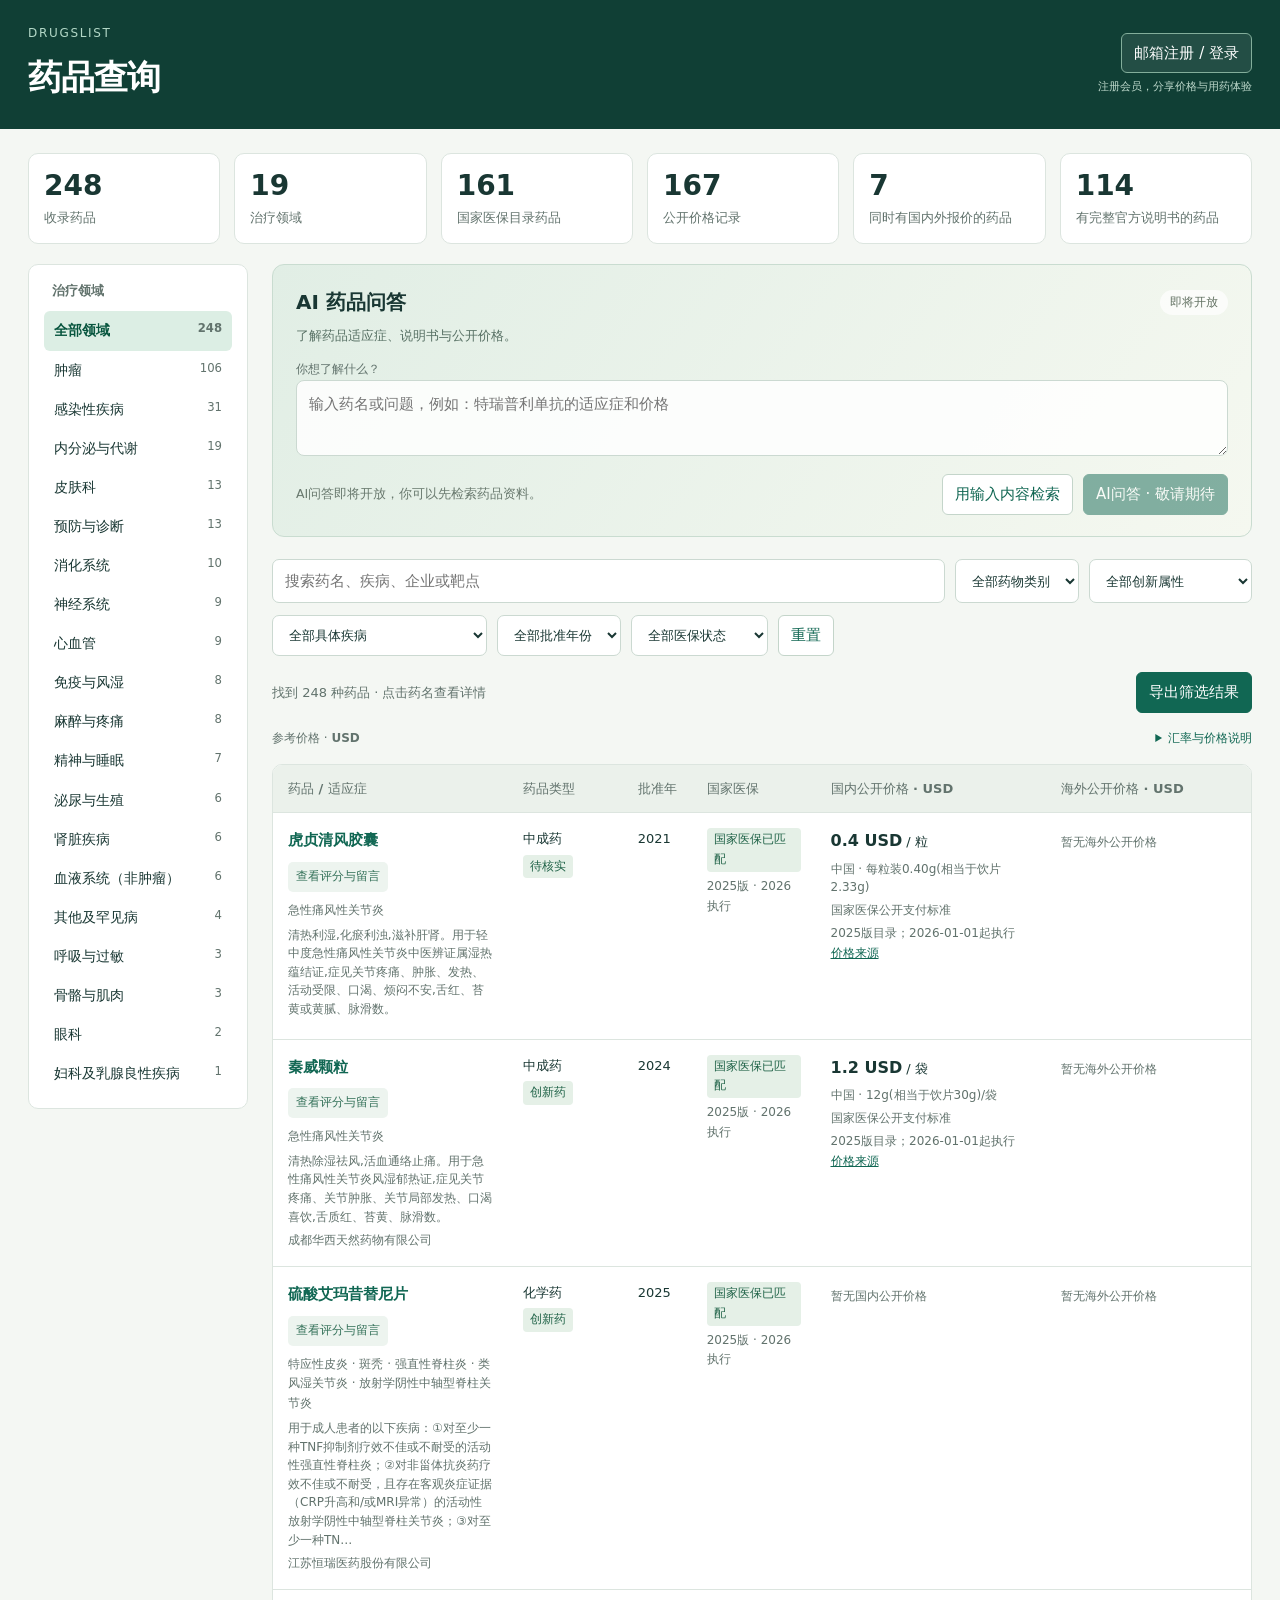
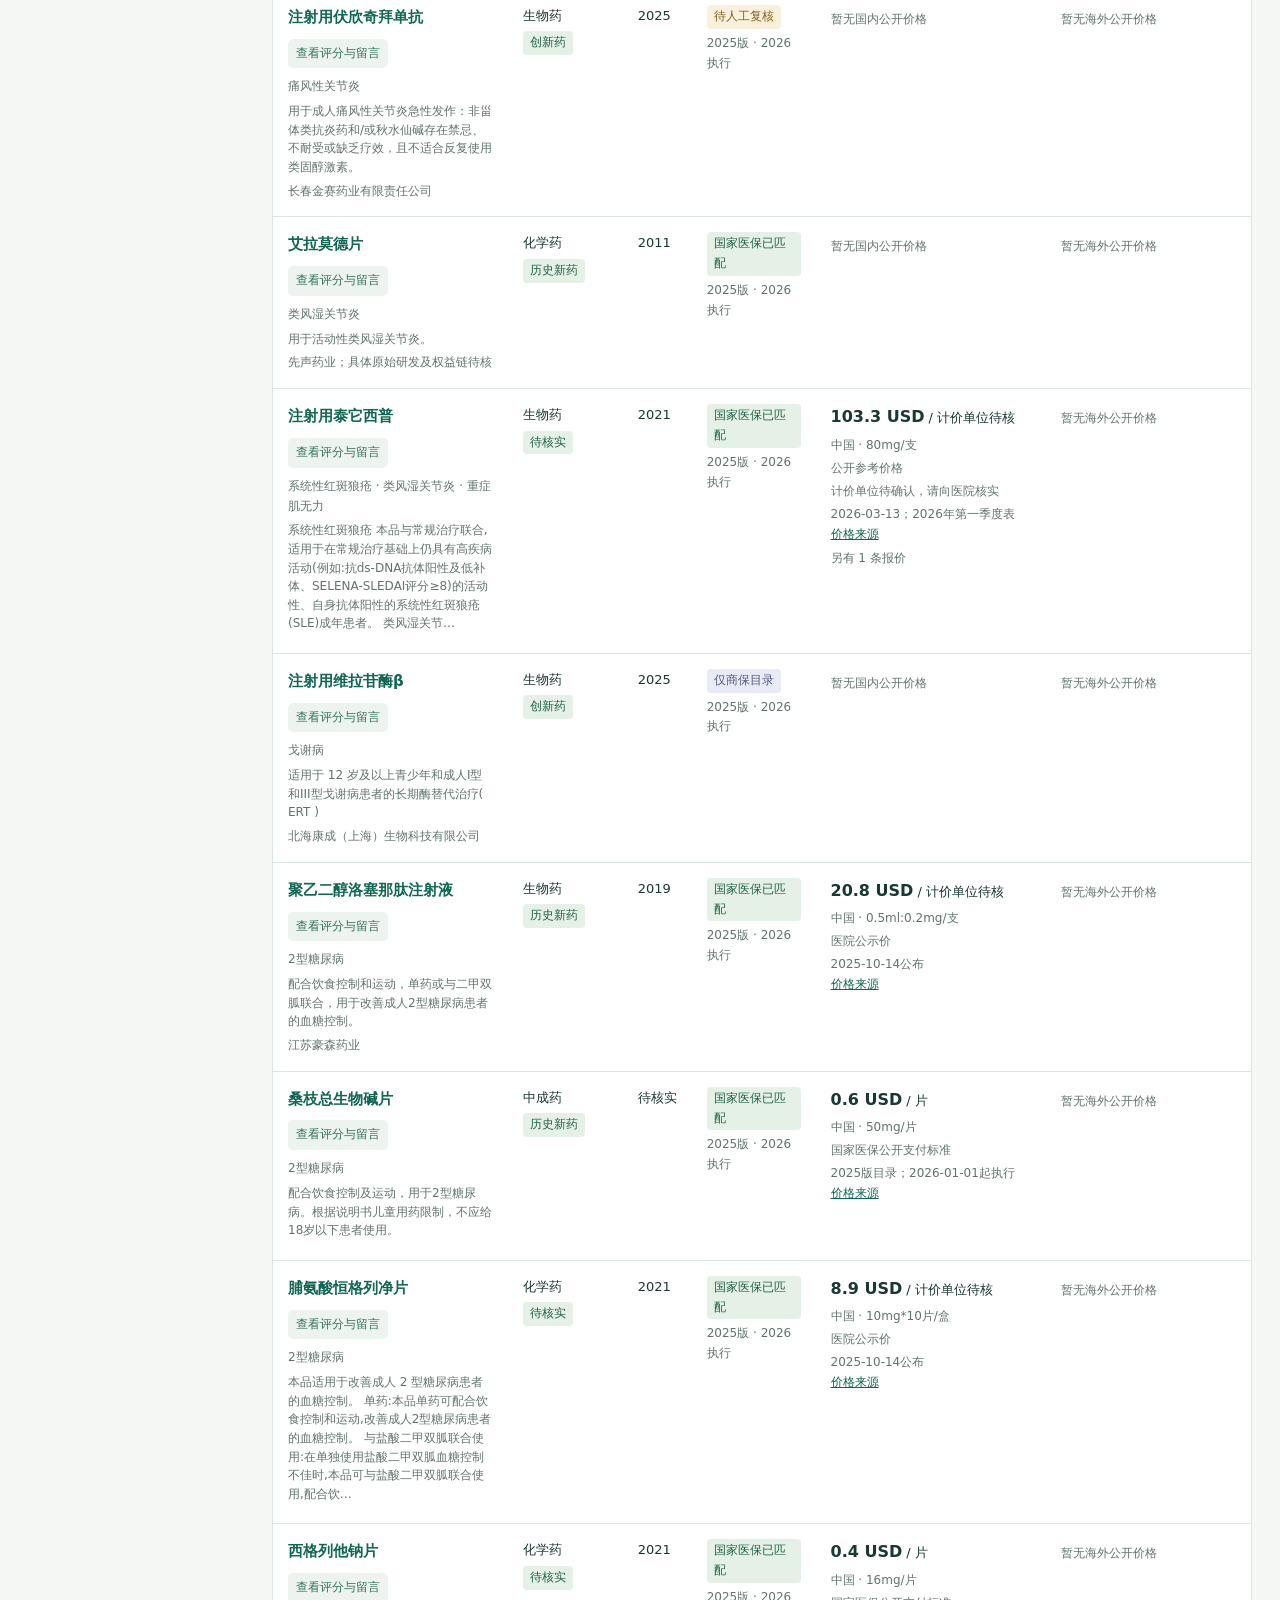
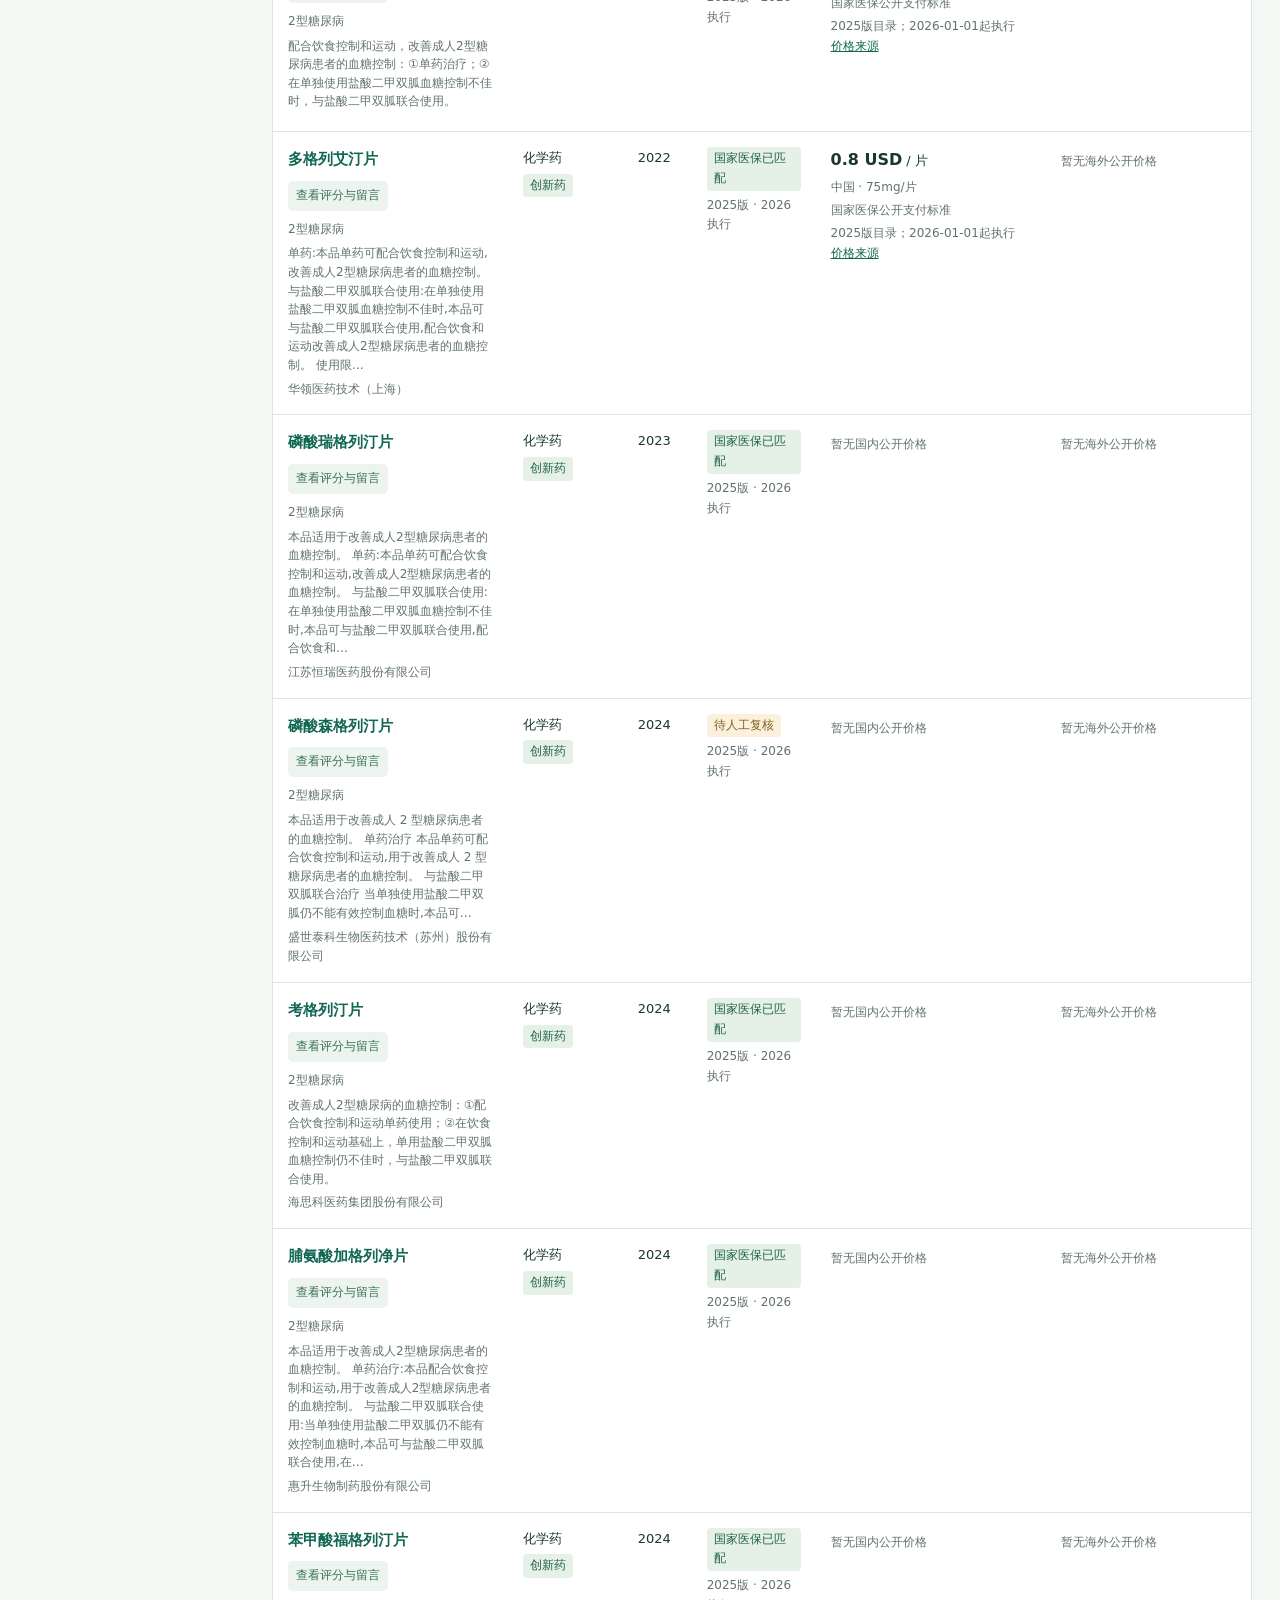
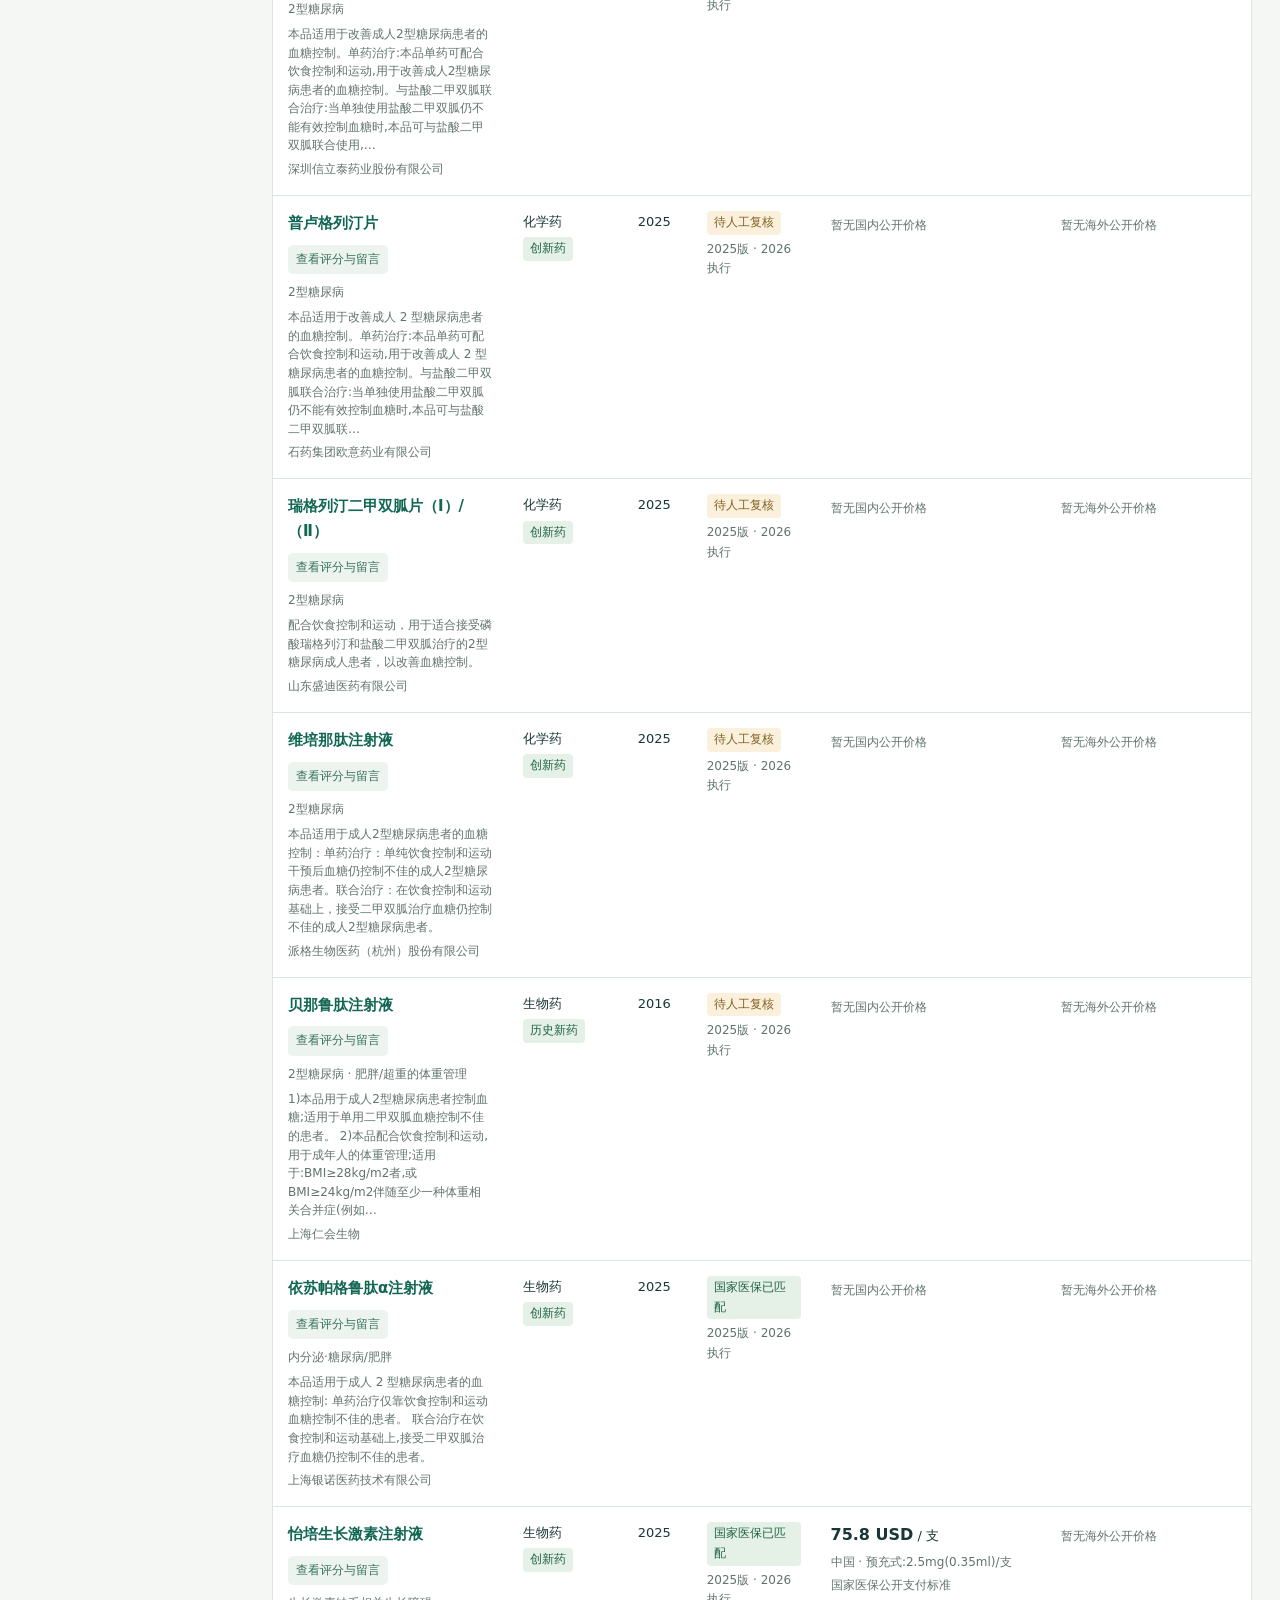
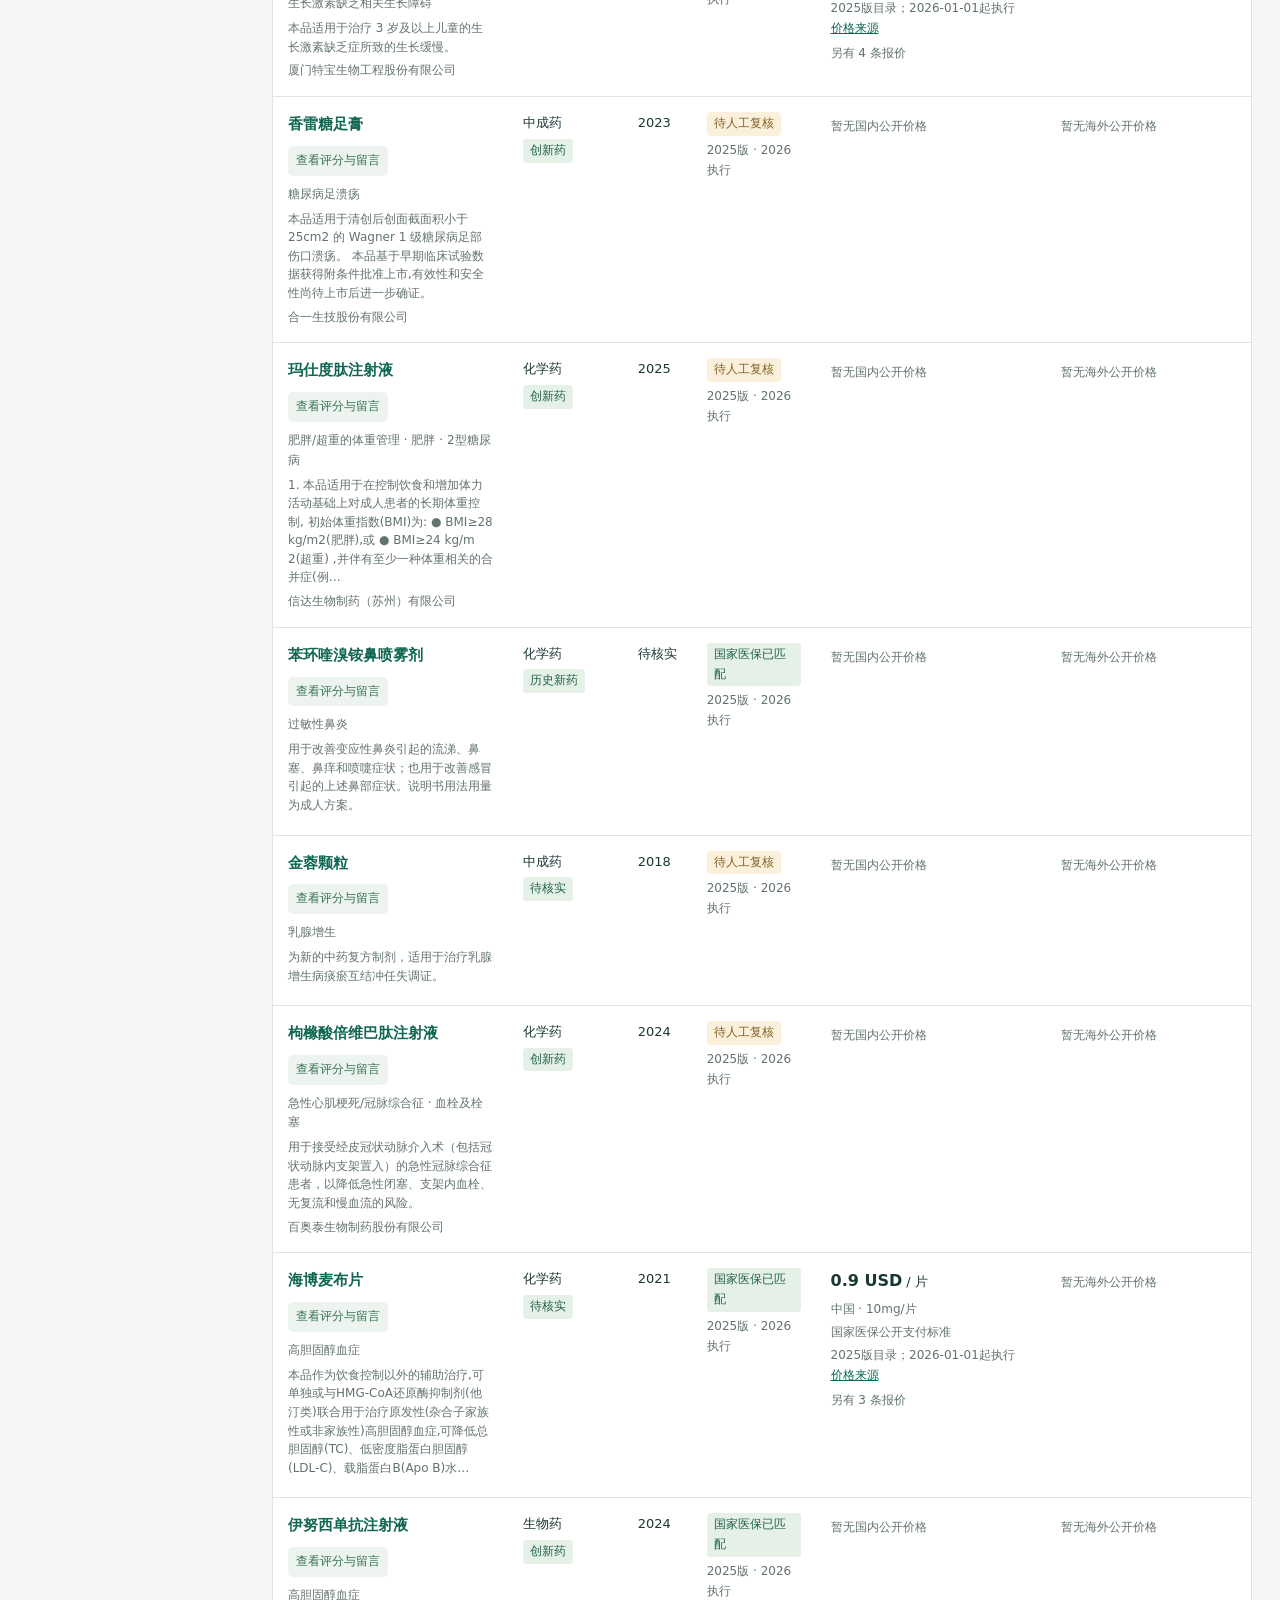
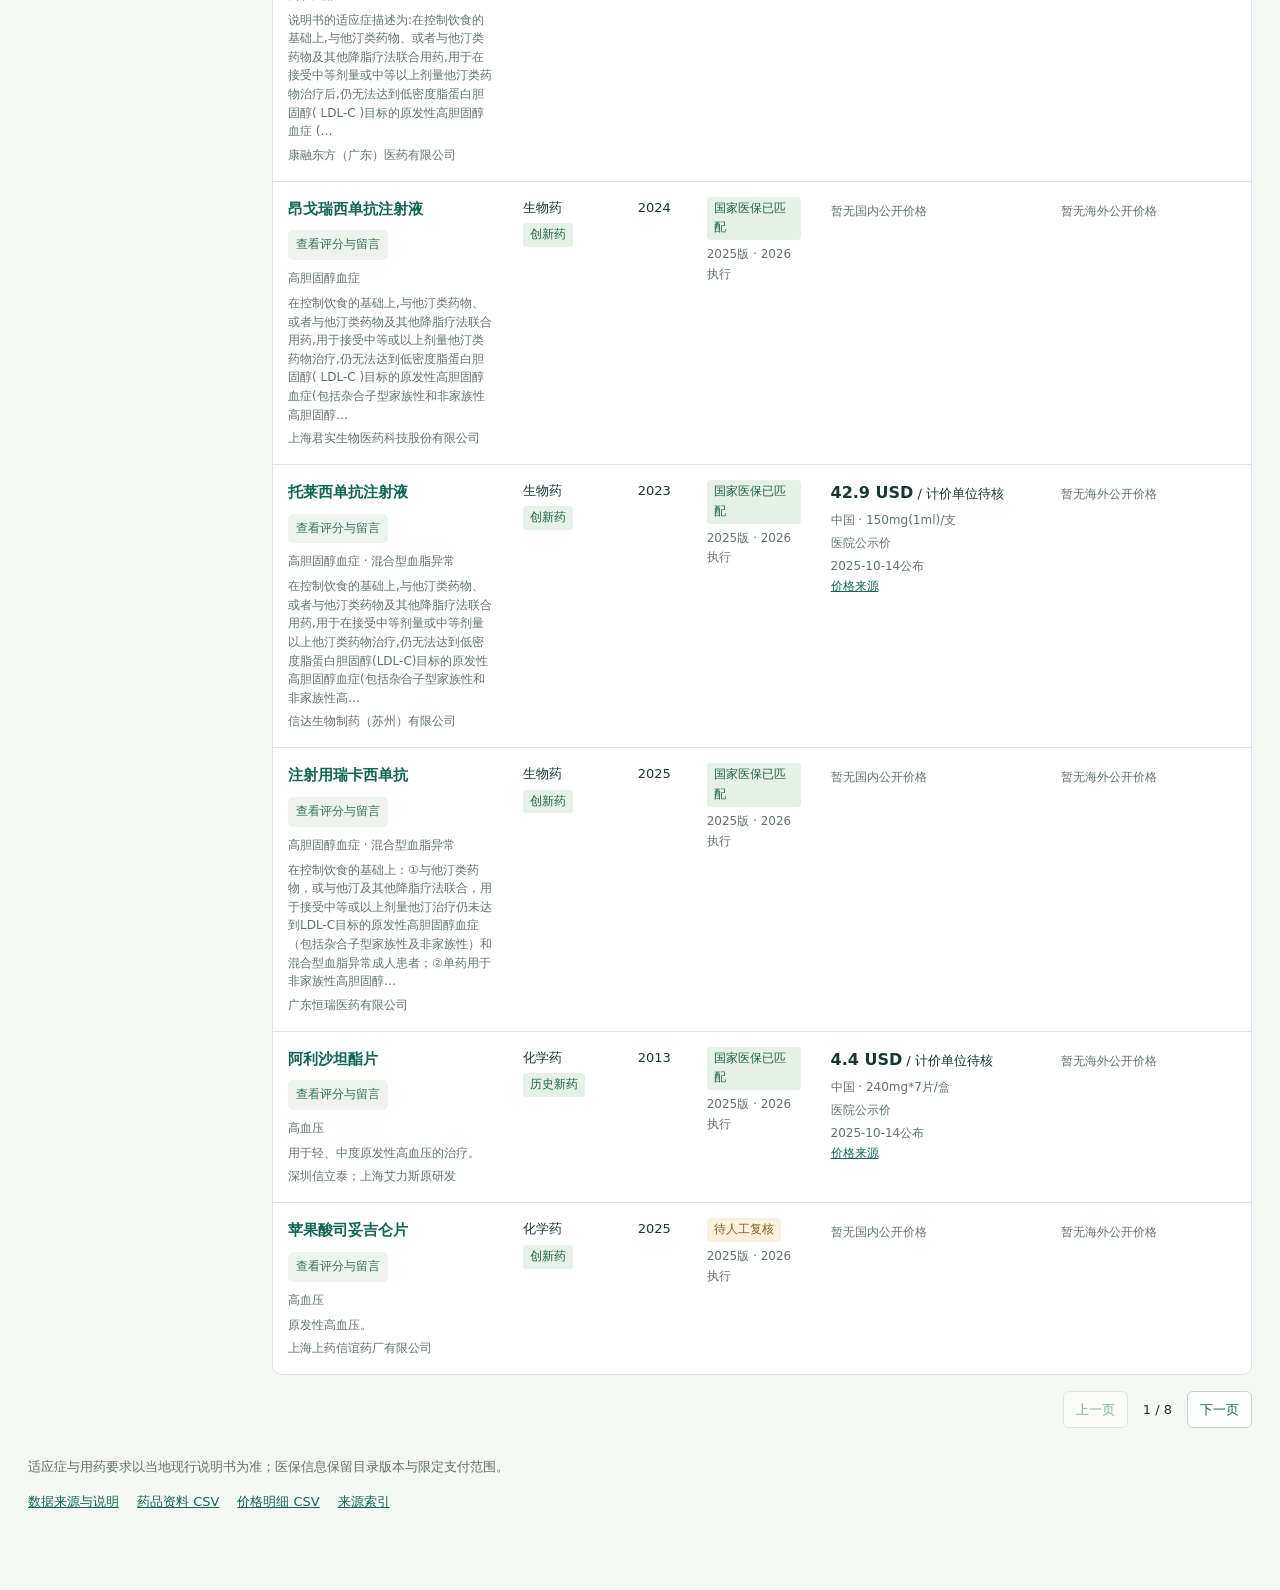
==== commit f176f064: "Remove ten cold cough rhinitis and fever TCM products from the catalog" ====
--- a/index.html
+++ b/index.html
@@ -13,5 +13,5 @@
 <footer><p>适应症与用药要求以当地现行说明书为准；医保信息保留目录版本与限定支付范围。</p><div class="footlinks"><a href="DATA_NOTES.md">数据来源与说明</a><a href="data/drugs.csv" download>药品资料 CSV</a><a href="data/prices.csv" download>价格明细 CSV</a><a href="data/sources.csv" download>来源索引</a></div></footer></main>
 <dialog id="detail"><div class="modalhead"><div><h2 id="drugtitle"></h2><span class="sub" id="drugsubtitle"></span></div><button class="btn" id="close" aria-label="关闭详情">关闭 ×</button></div><div class="modalbody" id="detailbody"></div></dialog>
 <dialog id="authDialog" class="auth-dialog"><div class="modalhead"><h2 id="authTitle">欢迎回来</h2><button class="btn" id="authClose" aria-label="关闭会员窗口">关闭 ×</button></div><div class="auth-body"><div id="authFields"><form id="authForm"><label>邮箱<input id="username" name="email" type="email" autocomplete="email" maxlength="254" required placeholder="你的常用邮箱"></label><label id="registerName" hidden>公开昵称（选填）<input id="displayName" name="display_name" autocomplete="nickname" maxlength="30" placeholder="不填写时自动生成会员昵称"></label><label>密码<input id="password" name="password" type="password" autocomplete="current-password" minlength="10" maxlength="128" required placeholder="至少10位"></label><small id="authPasswordNote"></small><button id="authSubmit" class="btn primary">登录</button></form><button id="authSwitch" class="auth-switch" type="button">还没有账号？注册会员</button></div><div id="accountInfo" hidden><p id="accountName"></p><p class="sub">你可以在每种药品详情下发布、更新或删除自己的评价。</p><button class="btn" id="logoutButton">退出登录</button></div><p id="authError" class="form-error" role="status"></p></div></dialog>
-<script>const DATA=[{"drug_id": "DL-4AF98DBAD7", "治疗大类": "免疫与风湿", "疾病小类": "急性痛风性关节炎", "中文通用名": "虎贞清风胶囊", "英文通用名": "", "商品名": "", "企业/上市许可持有人": "", "研发属性": "国内企业关联；研发归属待核实", "清单层级": "国内企业关联主清单（暂定）", "药品类型": "中药", "注册创新类别": "报告明确创新药/历史新药；历史类别见证据", "机制/靶点": "医保分类：清热除湿剂（不等同完整作用机制）", "首次中国获批年份": "2021", "证据所属年份": "2021", "首次中国获批日期": "", "批准核实状态": "历史年报上市记录已核实；首次日期待核实", "获批适应症/功能主治": "具有清热利湿，化瘀利浊，滋补肝肾的功效，适用于治疗轻中度急性痛风性关节炎中医辨证属湿热蕴结证。", "适应症时间口径": "所引批准年份的适应症；非截至2026年的完整适应症全集", "国内上市状态": "历史批准记录已核实；当前持续销售状态未逐项核实", "海外上市状态": "待逐国核实", "医保状态": "已纳入国家医保（乙类）", "医保目录版本": "2025版；2026-01-01起执行", "医保限定支付范围": "清热利湿，化瘀利浊，滋补肝肾。用于轻中度急性痛风性关节炎。中医辨证属湿热蕴结证，症见关节疼痛、肿胀、发热、活动受限、口渴、烦闷不安，舌红、苔黄或黄腻、脉滑数。", "国内价格状态": "有历史公开价格样本（非当前全国统一价）", "国内价格": "2.99 CNY/粒 [每粒装0.40g(相当于饮片2.33g); 国家医保公开支付标准; 2025版目录；2026-01-01起执行]", "海外价格状态": "未完成海外上市及价格检索", "海外价格": "", "批准来源": "https://www.cnpharm.com/c/2022-06-01/827272.shtml", "批准来源定位": "重点治疗领域品种 15", "批准证据摘要": "具有清热利湿，化瘀利浊，滋补肝肾的功效，适用于治疗轻中度急性痛风性关节炎中医辨证属湿热蕴结证。本品为虎杖、车前草等4种药味组成的1.1类中药创新药，在中医临床经验方基础上进行研制，开展了随机、双盲、安慰剂平行对照、多中心临床试验，获得安全性、有效性证据，其获批上市将为患者提供新的治疗选择。", "采集副本来源": "", "核查日期": "2026-10-23", "备注": "", "医保来源": "https://www.nhsa.gov.cn/module/download/downfile.jsp?classid=0&filename=a32f9f2f3fc046afaf08471f87456ce3.pdf", "医保来源定位": "PDF第185页/编号42/虎贞清风胶囊", "医保协议期": "2026年1月1日至2027年12月31日", "医保核查方法": "目录药品名精确或去盐型/剂型标准化匹配；具体报销须核对剂型及限定", "医保药品分类": "清热除湿剂", "说明书列表": [], "说明书核查状态": "未取得完整官方说明书；已有医保申报/获批公告适应症依据", "适应症详细说明": "清热利湿,化瘀利浊,滋补肝肾。用于轻中度急性痛风性关节炎中医辨证属湿热蕴结证,症见关节疼痛、肿胀、发热、活动受限、口渴、烦闷不安,舌红、苔黄或黄腻、脉滑数。", "适应症来源": "https://www.nhsa.gov.cn/attach/Ypsn2025/YPSN202500252/YPSN202500252.pdf", "适应症版本": "2025年医保申报材料；非截至2026年的完整最新说明书", "疾病小类补充": [], "说明书缺口": "尚未取得厂家或监管机构可访问的完整说明书；当前为国家医保局公开申报中的适应症摘录，附件名未链接到完整原件。", "适应症来源列表": ["https://www.nhsa.gov.cn/attach/Ypsn2025/YPSN202500252/YPSN202500252.pdf"], "具体缺口": "尚未取得厂家或监管机构可访问的完整说明书；当前为国家医保局公开申报中的适应症摘录，附件名未链接到完整原件。", "已取得完整说明书": false, "已取得境内完整说明书": false, "治疗领域关系": "免疫与风湿", "药物类别": "中成药", "创新属性": "待核实", "分类依据": "报告明确创新药/历史新药；历史类别见证据", "分类来源": "https://www.cnpharm.com/c/2022-06-01/827272.shtml"}, {"drug_id": "DL-655718D130", "治疗大类": "免疫与风湿", "疾病小类": "急性痛风性关节炎", "中文通用名": "秦威颗粒", "英文通用名": "", "商品名": "", "企业/上市许可持有人": "成都华西天然药物有限公司", "研发属性": "国内企业关联；自主研发/引进/共同开发待核实", "清单层级": "国内企业关联主清单（暂定）", "药品类型": "中药", "注册创新类别": "1类创新药（年度报告口径）", "机制/靶点": "医保分类：清热除湿剂（不等同完整作用机制）", "首次中国获批年份": "2024", "证据所属年份": "2024", "首次中国获批日期": "", "批准核实状态": "年度批准附表已核实；精确日期待核实", "获批适应症/功能主治": "清热除湿祛风，活血通络止痛。用于急性痛风性关节炎风湿郁热证，症见关节疼痛、关节肿胀、关节局部发热、口渴喜饮，舌质红、苔黄、脉滑数。", "适应症时间口径": "所引批准年份的适应症；非截至2026年的完整适应症全集", "国内上市状态": "历史批准记录已核实；当前持续销售状态未逐项核实", "海外上市状态": "待逐国核实", "医保状态": "已纳入国家医保（乙类）", "医保目录版本": "2025版；2026-01-01起执行", "医保限定支付范围": "清热除湿祛风，活血通络止痛。用于急性痛风性关节炎风湿郁热证，症见关节疼痛、关节肿胀、关节局部发热、口渴喜饮，舌质红、苔黄、脉滑数。", "国内价格状态": "有历史公开价格样本（非当前全国统一价）", "国内价格": "8.26 CNY/袋 [12g(相当于饮片30g)/袋; 国家医保公开支付标准; 2025版目录；2026-01-01起执行]", "海外价格状态": "未完成海外上市及价格检索", "海外价格": "", "批准来源": "https://www.cnpharm.com/upload/resources/file/2025/03/18/170990.pdf", "批准来源定位": "附件1 序号48；PDF第70页", "批准证据摘要": "", "采集副本来源": "https://www.cnpharm.com/upload/resources/file/2025/03/18/170990.pdf", "核查日期": "2026-10-23", "备注": "", "医保来源": "https://www.nhsa.gov.cn/module/download/downfile.jsp?classid=0&filename=a32f9f2f3fc046afaf08471f87456ce3.pdf", "医保来源定位": "PDF第186页/编号43/秦威颗粒", "医保协议期": "2025年1月1日至2026年12月31日", "医保核查方法": "目录药品名精确或去盐型/剂型标准化匹配；具体报销须核对剂型及限定", "医保药品分类": "清热除湿剂", "说明书列表": [], "说明书核查状态": "已核对官方公示申报中的说明书适应症，说明书原件仍待获取", "适应症详细说明": "清热除湿祛风,活血通络止痛。用于急性痛风性关节炎风湿郁热证,症见关节疼痛、关节肿胀、关节局部发热、口渴喜饮,舌质红、苔黄、脉滑数。", "适应症来源": "https://www.nhsa.gov.cn/attach/Ypsn2024/YPSW202400415/YPSW202400415.pdf", "适应症版本": "2024年医保目录调整企业申报公示：“说明书全部适应症/功能主治”栏；非截至2026年的完整最新说明书核验", "适应症来源列表": ["https://www.nhsa.gov.cn/attach/Ypsn2024/YPSW202400415/YPSW202400415.pdf"], "已取得完整说明书": false, "已取得境内完整说明书": false, "治疗领域关系": "免疫与风湿", "药物类别": "中成药", "创新属性": "创新药", "分类依据": "1类创新药（年度报告口径）", "分类来源": "https://www.cnpharm.com/upload/resources/file/2025/03/18/170990.pdf"}, {"drug_id": "DL-6DBEED1BF7", "治疗大类": "免疫与风湿", "疾病小类": "特应性皮炎;斑秃;强直性脊柱炎;类风湿关节炎;放射学阴性中轴型脊柱关节炎", "中文通用名": "硫酸艾玛昔替尼片", "英文通用名": "", "商品名": "", "企业/上市许可持有人": "江苏恒瑞医药股份有限公司", "研发属性": "国内企业关联；自主研发/引进/共同开发待核实", "清单层级": "国内企业关联主清单（暂定）", "药品类型": "化学药品", "注册创新类别": "1类创新药（年度报告口径）", "机制/靶点": "医保分类：Janus相关激酶(JAK)抑制剂（不等同完整作用机制）", "首次中国获批年份": "2025", "证据所属年份": "2025", "首次中国获批日期": "", "批准核实状态": "年度批准附表已核实；精确日期待核实", "获批适应症/功能主治": "本品适用于对一种或多种TNF抑制剂疗效不佳或不耐受的活动性强直性脊柱炎成人患者。本品适用于对一种或多种TNF抑制剂疗效不佳或不耐受的中重度活动性类风湿关节炎成人患者。本品用于对局部外用治疗或其他系统性治疗应答不充分或不耐受的中重度特应性皮炎成人患者。本品适用于成人重度斑秃患者。", "适应症时间口径": "所引批准年份的适应症；非截至2026年的完整适应症全集", "国内上市状态": "历史批准记录已核实；当前持续销售状态未逐项核实", "海外上市状态": "待逐国核实", "医保状态": "已纳入国家医保（乙类）", "医保目录版本": "2025版；2026-01-01起执行", "医保限定支付范围": "限：1.对局部外用治疗或其他系统性治疗应答不充分或不耐受的中重度特应性皮炎成人患者；2.对一种或多种TNF抑制剂疗效不佳或不耐受的中重度活动性类风湿关节炎成人患者；3.对一种或多种TNF抑制剂疗效不佳或不耐受的活动性强直性脊柱炎成人患者。", "国内价格状态": "本轮未采集到可核验公开价格", "国内价格": "", "海外价格状态": "未完成海外上市及价格检索", "海外价格": "", "批准来源": "https://www.cde.org.cn/main/news/viewInfoCommon/b93aba16ec47467317057dca4aac8437", "批准来源定位": "附件1 序号18；PDF第61页", "批准证据摘要": "", "采集副本来源": "https://file.ciopharma.com/Public/Uploads/Oss/20260513/53b2a5dc51b6cd6a554c2b9a3031b51d5386b1b2.pdf", "核查日期": "2026-10-23", "备注": "", "医保来源": "https://www.nhsa.gov.cn/module/download/downfile.jsp?classid=0&filename=a32f9f2f3fc046afaf08471f87456ce3.pdf", "医保来源定位": "PDF第170页/编号302/硫酸艾玛昔替尼片", "医保协议期": "2026年1月1日至2027年12月31日", "医保核查方法": "目录药品名精确或去盐型/剂型标准化匹配；具体报销须核对剂型及限定", "医保药品分类": "Janus相关激酶(JAK)抑制剂", "说明书列表": [{"标题": "硫酸艾玛昔替尼片官方说明书（50页图像）", "url": "https://www.hengrui.com/uploads/202609091105111e61723f-802c-461a-adab-5594980e109c/0.jpg", "来源页面": "https://www.hengrui.com/product/innovativeMedicine.html?type=1", "页面列表": ["https://www.hengrui.com/uploads/202609091105111e61723f-802c-461a-adab-5594980e109c/0.jpg", "https://www.hengrui.com/uploads/20260909110511084df955-9cef-4aa1-b3c9-8d40f0a499c4/1.jpg", "https://www.hengrui.com/uploads/2026090911051198e44be3-2a14-4c8d-8668-e08c939b08a4/2.jpg", "https://www.hengrui.com/uploads/202609091105114e0e478c-ee2f-4906-aa96-21c6e0369ed0/3.jpg", "https://www.hengrui.com/uploads/20260909110511078aec65-5564-41ba-8b09-a9b3c1a84f53/4.jpg", "https://www.hengrui.com/uploads/2026090911051182b29f97-5f0e-4a0d-90cd-f7773a29898d/5.jpg", "https://www.hengrui.com/uploads/20260909110512f7adf69a-8f47-40e3-af9f-0ecf8e1bc082/6.jpg", "https://www.hengrui.com/uploads/202609091105121acad93f-36b8-4751-9e78-614bdcbd85e7/7.jpg", "https://www.hengrui.com/uploads/2026090911051249fdedd6-1722-482b-a99f-7b96eed66bd3/8.jpg", "https://www.hengrui.com/uploads/20260909110513df6d9c2a-ca85-40c8-a3f3-2799652799da/9.jpg", "https://www.hengrui.com/uploads/202609091105137114af1f-ccf7-4d7e-91a1-e82df830bfb8/10.jpg", "https://www.hengrui.com/uploads/2026090911051359fbf222-a928-4190-b264-73fccd3fccbf/11.jpg", "https://www.hengrui.com/uploads/2026090911051324cd8498-cc31-4a04-a19f-b90b1b2421f9/12.jpg", "https://www.hengrui.com/uploads/20260909110513e2908ac1-b919-4de7-b301-e4fdb9812909/13.jpg", "https://www.hengrui.com/uploads/20260909110514e8d9f6af-9a2a-4d5c-97c2-985e59e06837/14.jpg", "https://www.hengrui.com/uploads/20260909110514f6451e82-8fdf-46a7-a862-4622d4664f8e/15.jpg", "https://www.hengrui.com/uploads/2026090911051479a9ac53-97db-4120-8a74-27f168c9bf14/16.jpg", "https://www.hengrui.com/uploads/20260909110515861d0f4c-9a4b-484a-b81c-b3271a20e9c2/17.jpg", "https://www.hengrui.com/uploads/202609091105158fdbba55-6186-40ed-bba1-998215f8cf05/18.jpg", "https://www.hengrui.com/uploads/20260909110515a82d67f2-ebf5-4160-ae06-afcfadb4741f/19.jpg", "https://www.hengrui.com/uploads/202609091105164f4468b3-8243-486d-a793-e642ab5ae93b/20.jpg", "https://www.hengrui.com/uploads/202609091105172e5b0bbf-b8fa-4b48-a207-dd8a23fea42b/21.jpg", "https://www.hengrui.com/uploads/2026090911051714d6b3c7-fed2-4cf4-8f70-d19ef889deec/22.jpg", "https://www.hengrui.com/uploads/2026090911051627cf8973-6197-4437-8b09-771a9c29664f/23.jpg", "https://www.hengrui.com/uploads/20260909110516d682070d-e771-4ccf-9812-2c497fbbaeae/24.jpg", "https://www.hengrui.com/uploads/20260909110516076d1088-f5d0-48c2-aa4c-0ef42f640cc4/25.jpg", "https://www.hengrui.com/uploads/20260909110516fa012db6-7ff0-4a80-bef3-5b5e1361fa41/26.jpg", "https://www.hengrui.com/uploads/2026090911051775cbfbd4-3e0b-4a37-b532-5515be730541/27.jpg", "https://www.hengrui.com/uploads/20260909110518c47fcbe1-f4ad-4e60-968c-c12ca9d05c79/28.jpg", "https://www.hengrui.com/uploads/20260909110518d82e3c9c-aa20-4373-b504-4a5d59c0a3e0/29.jpg", "https://www.hengrui.com/uploads/202609091105189fa3b533-951c-42e9-9e06-f598ebbc4d42/30.jpg", "https://www.hengrui.com/uploads/20260909110520df9fb569-58a6-406e-a747-8120a647386e/31.jpg", "https://www.hengrui.com/uploads/20260909110518a407ebbd-3e8f-4ba1-92e0-8357c9e52d95/32.jpg", "https://www.hengrui.com/uploads/20260909110519c4b489ec-a67e-4803-ad0b-4dba6d205adf/33.jpg", "https://www.hengrui.com/uploads/20260909110519f6dbad26-1ac1-4e90-9467-57b123c72ba2/34.jpg", "https://www.hengrui.com/uploads/20260909110520cd3cf0b4-3c33-4ee4-84bc-6648e7273a30/35.jpg", "https://www.hengrui.com/uploads/2026090911052041acd29f-1f10-4ca8-b948-9fc8ae2f901b/36.jpg", "https://www.hengrui.com/uploads/20260909110521d9d3ffb8-66d9-414f-aeec-bb49bfeb8bf0/37.jpg", "https://www.hengrui.com/uploads/20260909110520633cde37-bd98-4c0c-af6b-5045117d257b/38.jpg", "https://www.hengrui.com/uploads/20260909110522ff51fe19-0b32-4199-a0d9-af66439a0bfa/39.jpg", "https://www.hengrui.com/uploads/202609091105217181e24c-473a-486a-a291-c7930a55ca1f/40.jpg", "https://www.hengrui.com/uploads/20260909110523c79b5b1b-def1-4186-8aa5-c80dda2f94a9/41.jpg", "https://www.hengrui.com/uploads/20260909110521fbfa02e8-a137-401c-8bd6-81c8fad0612d/42.jpg", "https://www.hengrui.com/uploads/20260909110522016b4d68-21b1-484e-9b68-0ae63565e471/43.jpg", "https://www.hengrui.com/uploads/202609091105211a7fb6c7-5d37-4fd8-8a12-137fc63b1eae/44.jpg", "https://www.hengrui.com/uploads/202609091105213681544f-160f-47b5-ae3a-388756763cd6/45.jpg", "https://www.hengrui.com/uploads/20260909110522fdb80329-eaa0-414d-89ae-ea4f12a7a30d/46.jpg", "https://www.hengrui.com/uploads/20260909110523d169abe0-888b-4738-a750-c954228dee18/47.jpg", "https://www.hengrui.com/uploads/20260909110523e0915cbd-a3d4-4199-b446-40f9750a4639/48.jpg", "https://www.hengrui.com/uploads/202609091105234971823c-7065-404d-9855-5407c276133e/49.jpg"], "来源机构": "恒瑞医药", "版本日期": "2026-08-20", "地域": "中国大陆", "来源类型": "企业官网完整说明书逐页图像", "核验状态": "已核对通用名、修改日期和适应症；官网接口提供完整页序列", "本地副本说明": "按官网完整页序列下载并合并为PDF，未改变页面内容", "页数": 50, "原件链接列表": ["https://www.hengrui.com/uploads/202609091105111e61723f-802c-461a-adab-5594980e109c/0.jpg", "https://www.hengrui.com/uploads/20260909110511084df955-9cef-4aa1-b3c9-8d40f0a499c4/1.jpg", "https://www.hengrui.com/uploads/2026090911051198e44be3-2a14-4c8d-8668-e08c939b08a4/2.jpg", "https://www.hengrui.com/uploads/202609091105114e0e478c-ee2f-4906-aa96-21c6e0369ed0/3.jpg", "https://www.hengrui.com/uploads/20260909110511078aec65-5564-41ba-8b09-a9b3c1a84f53/4.jpg", "https://www.hengrui.com/uploads/2026090911051182b29f97-5f0e-4a0d-90cd-f7773a29898d/5.jpg", "https://www.hengrui.com/uploads/20260909110512f7adf69a-8f47-40e3-af9f-0ecf8e1bc082/6.jpg", "https://www.hengrui.com/uploads/202609091105121acad93f-36b8-4751-9e78-614bdcbd85e7/7.jpg", "https://www.hengrui.com/uploads/2026090911051249fdedd6-1722-482b-a99f-7b96eed66bd3/8.jpg", "https://www.hengrui.com/uploads/20260909110513df6d9c2a-ca85-40c8-a3f3-2799652799da/9.jpg", "https://www.hengrui.com/uploads/202609091105137114af1f-ccf7-4d7e-91a1-e82df830bfb8/10.jpg", "https://www.hengrui.com/uploads/2026090911051359fbf222-a928-4190-b264-73fccd3fccbf/11.jpg", "https://www.hengrui.com/uploads/2026090911051324cd8498-cc31-4a04-a19f-b90b1b2421f9/12.jpg", "https://www.hengrui.com/uploads/20260909110513e2908ac1-b919-4de7-b301-e4fdb9812909/13.jpg", "https://www.hengrui.com/uploads/20260909110514e8d9f6af-9a2a-4d5c-97c2-985e59e06837/14.jpg", "https://www.hengrui.com/uploads/20260909110514f6451e82-8fdf-46a7-a862-4622d4664f8e/15.jpg", "https://www.hengrui.com/uploads/2026090911051479a9ac53-97db-4120-8a74-27f168c9bf14/16.jpg", "https://www.hengrui.com/uploads/20260909110515861d0f4c-9a4b-484a-b81c-b3271a20e9c2/17.jpg", "https://www.hengrui.com/uploads/202609091105158fdbba55-6186-40ed-bba1-998215f8cf05/18.jpg", "https://www.hengrui.com/uploads/20260909110515a82d67f2-ebf5-4160-ae06-afcfadb4741f/19.jpg", "https://www.hengrui.com/uploads/202609091105164f4468b3-8243-486d-a793-e642ab5ae93b/20.jpg", "https://www.hengrui.com/uploads/202609091105172e5b0bbf-b8fa-4b48-a207-dd8a23fea42b/21.jpg", "https://www.hengrui.com/uploads/2026090911051714d6b3c7-fed2-4cf4-8f70-d19ef889deec/22.jpg", "https://www.hengrui.com/uploads/2026090911051627cf8973-6197-4437-8b09-771a9c29664f/23.jpg", "https://www.hengrui.com/uploads/20260909110516d682070d-e771-4ccf-9812-2c497fbbaeae/24.jpg", "https://www.hengrui.com/uploads/20260909110516076d1088-f5d0-48c2-aa4c-0ef42f640cc4/25.jpg", "https://www.hengrui.com/uploads/20260909110516fa012db6-7ff0-4a80-bef3-5b5e1361fa41/26.jpg", "https://www.hengrui.com/uploads/2026090911051775cbfbd4-3e0b-4a37-b532-5515be730541/27.jpg", "https://www.hengrui.com/uploads/20260909110518c47fcbe1-f4ad-4e60-968c-c12ca9d05c79/28.jpg", "https://www.hengrui.com/uploads/20260909110518d82e3c9c-aa20-4373-b504-4a5d59c0a3e0/29.jpg", "https://www.hengrui.com/uploads/202609091105189fa3b533-951c-42e9-9e06-f598ebbc4d42/30.jpg", "https://www.hengrui.com/uploads/20260909110520df9fb569-58a6-406e-a747-8120a647386e/31.jpg", "https://www.hengrui.com/uploads/20260909110518a407ebbd-3e8f-4ba1-92e0-8357c9e52d95/32.jpg", "https://www.hengrui.com/uploads/20260909110519c4b489ec-a67e-4803-ad0b-4dba6d205adf/33.jpg", "https://www.hengrui.com/uploads/20260909110519f6dbad26-1ac1-4e90-9467-57b123c72ba2/34.jpg", "https://www.hengrui.com/uploads/20260909110520cd3cf0b4-3c33-4ee4-84bc-6648e7273a30/35.jpg", "https://www.hengrui.com/uploads/2026090911052041acd29f-1f10-4ca8-b948-9fc8ae2f901b/36.jpg", "https://www.hengrui.com/uploads/20260909110521d9d3ffb8-66d9-414f-aeec-bb49bfeb8bf0/37.jpg", "https://www.hengrui.com/uploads/20260909110520633cde37-bd98-4c0c-af6b-5045117d257b/38.jpg", "https://www.hengrui.com/uploads/20260909110522ff51fe19-0b32-4199-a0d9-af66439a0bfa/39.jpg", "https://www.hengrui.com/uploads/202609091105217181e24c-473a-486a-a291-c7930a55ca1f/40.jpg", "https://www.hengrui.com/uploads/20260909110523c79b5b1b-def1-4186-8aa5-c80dda2f94a9/41.jpg", "https://www.hengrui.com/uploads/20260909110521fbfa02e8-a137-401c-8bd6-81c8fad0612d/42.jpg", "https://www.hengrui.com/uploads/20260909110522016b4d68-21b1-484e-9b68-0ae63565e471/43.jpg", "https://www.hengrui.com/uploads/202609091105211a7fb6c7-5d37-4fd8-8a12-137fc63b1eae/44.jpg", "https://www.hengrui.com/uploads/202609091105213681544f-160f-47b5-ae3a-388756763cd6/45.jpg", "https://www.hengrui.com/uploads/20260909110522fdb80329-eaa0-414d-89ae-ea4f12a7a30d/46.jpg", "https://www.hengrui.com/uploads/20260909110523d169abe0-888b-4738-a750-c954228dee18/47.jpg", "https://www.hengrui.com/uploads/20260909110523e0915cbd-a3d4-4199-b446-40f9750a4639/48.jpg", "https://www.hengrui.com/uploads/202609091105234971823c-7065-404d-9855-5407c276133e/49.jpg"], "本地阅读副本": ["https://github.com/Hanhancyber/Drugslist/releases/download/labels-2026-10-23/DL-6DBEED1BF7-1-1.pdf"]}], "说明书核查状态": "已核验官方完整说明书（逐页图像）", "适应症详细说明": "用于成人患者的以下疾病：①对至少一种TNF抑制剂疗效不佳或不耐受的活动性强直性脊柱炎；②对非甾体抗炎药疗效不佳或不耐受，且存在客观炎症证据（CRP升高和/或MRI异常）的活动性放射学阴性中轴型脊柱关节炎；③对至少一种TNF抑制剂疗效不佳或不耐受的中重度活动性类风湿关节炎；④对局部外用治疗或其他系统性治疗应答不充分或不耐受的中重度特应性皮炎；⑤重度斑秃。", "适应症来源": "https://www.hengrui.com/product/innovativeMedicine.html?type=1", "适应症版本": "2026-08-20", "疾病小类补充": ["强直性脊柱炎", "类风湿关节炎", "放射学阴性中轴型脊柱关节炎", "特应性皮炎", "斑秃"], "适应症来源列表": ["https://www.hengrui.com/product/innovativeMedicine.html?type=1"], "已取得完整说明书": true, "已取得境内完整说明书": true, "治疗领域关系": "免疫与风湿;皮肤科", "药物类别": "化学药", "创新属性": "创新药", "分类依据": "1类创新药（年度报告口径）", "分类来源": "https://www.cde.org.cn/main/news/viewInfoCommon/b93aba16ec47467317057dca4aac8437"}, {"drug_id": "DL-0B682A23F9", "治疗大类": "免疫与风湿", "疾病小类": "痛风性关节炎", "中文通用名": "注射用伏欣奇拜单抗", "英文通用名": "", "商品名": "", "企业/上市许可持有人": "长春金赛药业有限责任公司", "研发属性": "国内企业关联；自主研发/引进/共同开发待核实", "清单层级": "国内企业关联主清单（暂定）", "药品类型": "治疗用生物制品", "注册创新类别": "1类创新药（年度报告口径）", "机制/靶点": "", "首次中国获批年份": "2025", "证据所属年份": "2025", "首次中国获批日期": "", "批准核实状态": "年度批准附表已核实；精确日期待核实", "获批适应症/功能主治": "本品适用于对非甾体类抗炎药和或秋水仙碱禁忌、不耐受或缺乏疗效的，以及不适合反复使用类固醇激素的成人痛风性关节炎急性发作。", "适应症时间口径": "所引批准年份的适应症；非截至2026年的完整适应症全集", "国内上市状态": "历史批准记录已核实；当前持续销售状态未逐项核实", "海外上市状态": "待逐国核实", "医保状态": "2025国家医保目录未匹配；待人工复核", "医保目录版本": "2025版；2026-01-01起执行", "医保限定支付范围": "", "国内价格状态": "本轮未采集到可核验公开价格", "国内价格": "", "海外价格状态": "未完成海外上市及价格检索", "海外价格": "", "批准来源": "https://www.cde.org.cn/main/news/viewInfoCommon/b93aba16ec47467317057dca4aac8437", "批准来源定位": "附件1 序号64；PDF第69页", "批准证据摘要": "", "采集副本来源": "https://file.ciopharma.com/Public/Uploads/Oss/20260513/53b2a5dc51b6cd6a554c2b9a3031b51d5386b1b2.pdf", "核查日期": "2026-10-23", "备注": "", "医保核查方法": "已检索目录全文提取条目；未匹配不直接认定未纳入；复合剂型名称仍需人工复核", "医保来源": "https://www.nhsa.gov.cn/module/download/downfile.jsp?classid=0&filename=a32f9f2f3fc046afaf08471f87456ce3.pdf", "说明书列表": [{"标题": "注射用伏欣奇拜单抗官方说明书", "url": "https://www.genscigroup.com/Public/Uploads/uploadfile/files/20250715/68b69b6fc597c.pdf", "来源机构": "长春金赛药业", "版本日期": "未填写核准/修改日期（官网2025-07发布）", "地域": "中国大陆", "来源类型": "企业官方说明书原件", "核验状态": "已核对药品名称及说明书正文", "原件链接列表": [], "本地阅读副本": ["https://github.com/Hanhancyber/Drugslist/releases/download/labels-2026-10-23/DL-0B682A23F9-1-1.pdf"]}], "说明书核查状态": "已核验官方完整说明书", "适应症详细说明": "用于成人痛风性关节炎急性发作：非甾体类抗炎药和/或秋水仙碱存在禁忌、不耐受或缺乏疗效，且不适合反复使用类固醇激素。", "适应症来源": "https://www.genscigroup.com/Public/Uploads/uploadfile/files/20250715/68b69b6fc597c.pdf", "适应症版本": "未填写核准/修改日期（官网2025-07发布）", "疾病小类补充": [], "适应症来源列表": ["https://www.genscigroup.com/Public/Uploads/uploadfile/files/20250715/68b69b6fc597c.pdf"], "已取得完整说明书": true, "已取得境内完整说明书": true, "治疗领域关系": "免疫与风湿", "药物类别": "生物药", "创新属性": "创新药", "分类依据": "1类创新药（年度报告口径）", "分类来源": "https://www.cde.org.cn/main/news/viewInfoCommon/b93aba16ec47467317057dca4aac8437"}, {"drug_id": "DL-7A18BC60FE", "治疗大类": "免疫与风湿", "疾病小类": "类风湿关节炎", "中文通用名": "艾拉莫德片", "英文通用名": "", "商品名": "艾得辛", "企业/上市许可持有人": "先声药业；具体原始研发及权益链待核", "研发属性": "国内开发产品；分子原创归属待独立复核", "清单层级": "国内企业关联主清单（暂定）", "药品类型": "化学药品", "注册创新类别": "历史创新药；具体注册分类见来源", "机制/靶点": "医保分类：其他非甾体类抗炎和抗风湿药（不等同完整作用机制）", "首次中国获批年份": "2011", "证据所属年份": "2011", "首次中国获批日期": "", "批准核实状态": "批准年份有来源；精确首次日期待核实", "获批适应症/功能主治": "活动性类风湿关节炎；试验中的干燥综合征不计作获批适应症。", "适应症时间口径": "所引批准年份的适应症；非截至2026年的完整适应症全集", "国内上市状态": "历史批准记录已核实；当前持续销售状态未逐项核实", "海外上市状态": "待逐国核实", "医保状态": "已纳入国家医保（乙类）", "医保目录版本": "2025版；2026-01-01起执行", "医保限定支付范围": "限活动性类风湿关节炎患者的二线治疗。", "国内价格状态": "本轮未采集到可核验公开价格", "国内价格": "", "海外价格状态": "未完成海外上市及价格检索", "海外价格": "", "批准来源": "https://www.simcere.com/news/detail.aspx?mtt=103", "批准来源定位": "网页正文或说明书核准页", "批准证据摘要": "", "采集副本来源": "", "核查日期": "2026-10-23", "备注": "", "医保来源": "https://www.nhsa.gov.cn/module/download/downfile.jsp?classid=0&filename=a32f9f2f3fc046afaf08471f87456ce3.pdf", "医保来源定位": "PDF第61页/编号1024/艾拉莫德", "医保协议期": "", "医保核查方法": "目录药品名精确或去盐型/剂型标准化匹配；具体报销须核对剂型及限定", "医保药品分类": "其他非甾体类抗炎和抗风湿药", "说明书列表": [{"标题": "艾拉莫德片官方说明书", "url": "https://www.simcere.com/pro/detail.aspx?mtt=12", "来源机构": "先声药业", "版本日期": "官网2026年上传；末次修订日期待确认", "地域": "中国", "核验状态": "已下载完整文件并核对药品身份及适应症；已核对适应症页", "资料类型": "境内完整厂家说明书", "原件链接列表": ["https://www.simcere.com/attached/upload/file/20260528/6391556148245193756328622.pdf", "https://www.simcere.com/attached/upload/file/20260528/6391556148251558328586051.pdf"], "本地阅读副本页数": 2, "本地阅读副本说明": "官网提供的说明书正反两份PDF按原序合并；原文件及官方链接保留。", "本地阅读副本": ["https://github.com/Hanhancyber/Drugslist/releases/download/labels-2026-10-23/DL-7A18BC60FE-1-1.pdf"]}], "说明书核查状态": "已取得境内完整厂家说明书", "适应症详细说明": "用于活动性类风湿关节炎。", "适应症来源": "https://www.simcere.com/pro/detail.aspx?mtt=12", "适应症版本": "官网2026年上传；末次修订日期待确认；中国说明书", "适应症补充来源": "https://www.simcere.com/news/detail.aspx?mtt=103", "疾病小类补充": [], "说明书缺口": "已取得完整原件，但具体最新修订日期无法完全确认；网站上传时间不视为法定修改日期。", "适应症来源列表": ["https://www.simcere.com/pro/detail.aspx?mtt=12"], "具体缺口": "已取得完整原件，但具体最新修订日期无法完全确认；网站上传时间不视为法定修改日期。", "已取得完整说明书": true, "已取得境内完整说明书": true, "治疗领域关系": "免疫与风湿", "药物类别": "化学药", "创新属性": "历史新药", "分类依据": "历史创新药；具体注册分类见来源", "分类来源": "https://www.simcere.com/news/detail.aspx?mtt=103"}, {"drug_id": "DL-2569501B91", "治疗大类": "免疫与风湿", "疾病小类": "系统性红斑狼疮;类风湿关节炎;重症肌无力", "中文通用名": "注射用泰它西普", "英文通用名": "", "商品名": "", "企业/上市许可持有人": "", "研发属性": "自主研发/自主知识产权（该年官方报告表述；历史溯源未单独审计）", "清单层级": "国内企业关联主清单（暂定）", "药品类型": "治疗用生物制品", "注册创新类别": "报告明确创新药/历史新药；历史类别见证据", "机制/靶点": "医保分类：选择性免疫抑制剂（不等同完整作用机制）", "首次中国获批年份": "2021", "证据所属年份": "2021", "首次中国获批日期": "", "批准核实状态": "历史年报上市记录已核实；首次日期待核实", "获批适应症/功能主治": "适用于与常规治疗联合用于在常规治疗基础上仍具有高疾病活动的活动性、自身抗体阳性的系统性红斑狼疮（SLE）成年患者。", "适应症时间口径": "所引批准年份的适应症；非截至2026年的完整适应症全集", "国内上市状态": "历史批准记录已核实；当前持续销售状态未逐项核实", "海外上市状态": "待逐国核实", "医保状态": "已纳入国家医保（乙类）", "医保目录版本": "2025版；2026-01-01起执行", "医保限定支付范围": "限：1.在常规治疗基础上仍具有高疾病活动(例如：抗ds-DNA抗体阳性及低补体、SELENA-SLEDAI评分≥8)的活动性、自身抗体阳性的系统性红斑狼疮(SLE)成年患者；2.抗乙酰胆碱受体(AChR)抗体阳性的成人全身型重症肌无力(gMG)患者。", "国内价格状态": "有历史公开价格样本（非当前全国统一价）", "国内价格": "777.86 CNY/计价单位待核 [80mg/支; 医院公开药品价格（原表包装口径）; 2025-10-14公布]；689.15 CNY/计价单位待核 [80mg/支; 飞书参考文档所引公开价格; 2026-03-13；2026年第一季度表]", "海外价格状态": "未完成海外上市及价格检索", "海外价格": "", "批准来源": "https://www.cnpharm.com/c/2022-06-01/827272.shtml", "批准来源定位": "重点治疗领域品种 57", "批准证据摘要": "适用于与常规治疗联合用于在常规治疗基础上仍具有高疾病活动的活动性、自身抗体阳性的系统性红斑狼疮（SLE）成年患者。本品种为我国自主研发的创新治疗用生物制品，可将B淋巴细胞刺激因子（BLyS）受体跨膜蛋白活化物（TACI）的胞外特定的可溶性部分，与人免疫球蛋白G1（IgG1）的可结晶片段（Fc）构建成的融合蛋白，由于TACI受体对BLyS和增殖诱导配体（APRIL）具有很高的亲和力，本品种可以阻止BLyS和APRIL与它们的细胞膜受体、B细胞成熟抗原、B细胞活化分子受体之间的相互作用，从而达到抑制BLyS和APRIL的生物学活性的作用，其获批上市为患者提供了新的治疗选择。", "采集副本来源": "", "核查日期": "2026-10-23", "备注": "", "医保来源": "https://www.nhsa.gov.cn/module/download/downfile.jsp?classid=0&filename=a32f9f2f3fc046afaf08471f87456ce3.pdf", "医保来源定位": "PDF第167页/编号282/注射用泰它西普", "医保协议期": "2026年1月1日至2027年12月31日", "医保核查方法": "目录药品名精确或去盐型/剂型标准化匹配；具体报销须核对剂型及限定", "医保药品分类": "选择性免疫抑制剂", "说明书列表": [], "说明书核查状态": "已核对官方公示申报中的说明书适应症，说明书原件仍待获取", "适应症详细说明": "系统性红斑狼疮 本品与常规治疗联合,适用于在常规治疗基础上仍具有高疾病活动(例如:抗ds-DNA抗体阳性及低补体、SELENA-SLEDAI评分≥8)的活动性、自身抗体阳性的系统性红斑狼疮(SLE)成年患者。 类风湿关节炎 本品与甲氨蝶呤联合,用于对甲氨蝶呤疗效不佳的中、重度活动性类风湿关节炎成人患者。 全身型重症肌无力 本品与常规治疗药物联合,用于治疗抗乙酰胆碱受体(AChR)抗体阳性的成人全身型重症肌无力(gMG)患者。", "适应症来源": "https://www.nhsa.gov.cn/attach/Ypsn2025/YPSN202500169/YPSN202500169.pdf", "适应症版本": "2025年医保目录调整企业申报公示：“说明书全部适应症/功能主治”栏；非截至2026年的完整最新说明书核验", "疾病小类补充": ["系统性红斑狼疮", "类风湿关节炎", "重症肌无力"], "适应症来源列表": ["https://www.nhsa.gov.cn/attach/Ypsn2025/YPSN202500169/YPSN202500169.pdf"], "已取得完整说明书": false, "已取得境内完整说明书": false, "治疗领域关系": "免疫与风湿;神经系统", "药物类别": "生物药", "创新属性": "待核实", "分类依据": "报告明确创新药/历史新药；历史类别见证据", "分类来源": "https://www.cnpharm.com/c/2022-06-01/827272.shtml"}, {"drug_id": "DL-AB2474A048", "治疗大类": "其他及罕见病", "疾病小类": "戈谢病", "中文通用名": "注射用维拉苷酶β", "英文通用名": "", "商品名": "", "企业/上市许可持有人": "北海康成（上海）生物科技有限公司", "研发属性": "国内企业关联；自主研发/引进/共同开发待核实", "清单层级": "国内企业关联主清单（暂定）", "药品类型": "治疗用生物制品", "注册创新类别": "1类创新药（年度报告口径）", "机制/靶点": "", "首次中国获批年份": "2025", "证据所属年份": "2025", "首次中国获批日期": "", "批准核实状态": "年度批准附表已核实；精确日期待核实", "获批适应症/功能主治": "适用于12岁及以上青少年和成人Ⅰ型和Ⅲ型戈谢病患者的长期酶替代治疗（ERT）。", "适应症时间口径": "所引批准年份的适应症；非截至2026年的完整适应症全集", "国内上市状态": "历史批准记录已核实；当前持续销售状态未逐项核实", "海外上市状态": "待逐国核实", "医保状态": "未纳入基本医保；已入2025商保创新药目录", "医保目录版本": "2025版；2026-01-01起执行", "医保限定支付范围": "商保目录不由基本医保基金支付；具体商业保险以合同为准", "国内价格状态": "本轮未采集到可核验公开价格", "国内价格": "", "海外价格状态": "未完成海外上市及价格检索", "海外价格": "", "批准来源": "https://www.cde.org.cn/main/news/viewInfoCommon/b93aba16ec47467317057dca4aac8437", "批准来源定位": "附件1 序号69；PDF第69页", "批准证据摘要": "", "采集副本来源": "https://file.ciopharma.com/Public/Uploads/Oss/20260513/53b2a5dc51b6cd6a554c2b9a3031b51d5386b1b2.pdf", "核查日期": "2026-10-23", "备注": "", "医保来源": "https://www.nhsa.gov.cn/module/download/downfile.jsp?classid=0&filename=da298734646c4a4ca1b5ca612ee23fb1.pdf", "医保核查方法": "商保目录精确名称匹配；基本医保通知明确不支付", "说明书列表": [], "说明书核查状态": "已核验官方公示适应症；完整说明书原件待补", "适应症详细说明": "适用于 12 岁及以上青少年和成人I型和III型戈谢病患者的长期酶替代治疗( ERT )", "适应症来源": "https://www.nhsa.gov.cn/attach/Ypsnsp2025/YPSW202500223/YPSW202500223.pdf", "适应症版本": "国家医保局2025年企业申报公示；未覆盖此后全部新增适应症。", "疾病小类补充": [], "适应症来源列表": ["https://www.nhsa.gov.cn/attach/Ypsnsp2025/YPSW202500223/YPSW202500223.pdf"], "已取得完整说明书": false, "已取得境内完整说明书": false, "治疗领域关系": "其他及罕见病", "药物类别": "生物药", "创新属性": "创新药", "分类依据": "1类创新药（年度报告口径）", "分类来源": "https://www.cde.org.cn/main/news/viewInfoCommon/b93aba16ec47467317057dca4aac8437"}, {"drug_id": "DL-45E9792177", "治疗大类": "内分泌与代谢", "疾病小类": "2型糖尿病", "中文通用名": "聚乙二醇洛塞那肽注射液", "英文通用名": "", "商品名": "孚来美", "企业/上市许可持有人": "江苏豪森药业", "研发属性": "待核实；持有人不等同原研方", "清单层级": "国内企业关联主清单（暂定）", "药品类型": "治疗用生物制品", "注册创新类别": "化学药1类（历史申报口径）；长效肽类", "机制/靶点": "GLP-1受体激动剂", "首次中国获批年份": "2019", "证据所属年份": "2019", "首次中国获批日期": "", "批准核实状态": "批准年份有来源；精确首次日期待核实", "获批适应症/功能主治": "成人2型糖尿病的血糖控制；联合方案待完整说明书复核。", "适应症时间口径": "所引批准年份的适应症；非截至2026年的完整适应症全集", "国内上市状态": "历史批准记录已核实；当前持续销售状态未逐项核实", "海外上市状态": "待逐国核实", "医保状态": "已纳入国家医保（乙类）", "医保目录版本": "2025版；2026-01-01起执行", "医保限定支付范围": "限二甲双胍等口服降糖药或胰岛素控制效果不佳的BMI≥25的患者，首次处方时需由二级及以上医疗机构专科医师开具处方。", "国内价格状态": "有历史公开价格样本（非当前全国统一价）", "国内价格": "139.0 CNY/计价单位待核 [0.5ml:0.2mg/支; 医院公开药品价格（原表包装口径）; 2025-10-14公布]", "海外价格状态": "未完成海外上市及价格检索", "海外价格": "", "批准来源": "https://mpa.yn.gov.cn/sydw/ynsspypshcyzx/zhxx/201905/t20190510_1231786.html", "批准来源定位": "网页正文或说明书核准页", "批准证据摘要": "", "采集副本来源": "", "核查日期": "2026-10-23", "备注": "", "医保来源": "https://www.nhsa.gov.cn/module/download/downfile.jsp?classid=0&filename=a32f9f2f3fc046afaf08471f87456ce3.pdf", "医保来源定位": "PDF第128页/编号28/聚乙二醇洛塞那肽注射液", "医保协议期": "2025年1月1日至2026年12月31日", "医保核查方法": "目录药品名精确或去盐型/剂型标准化匹配；具体报销须核对剂型及限定", "医保药品分类": "胰高血糖素样肽-1(GLP-1)类似物", "说明书列表": [{"标题": "聚乙二醇洛塞那肽注射液 — 厂家公开说明书", "url": "https://www.hansoh.cn/upload/file/2025/12/04/6c1bf448605e4989b58de3003357954c.pdf", "来源机构": "豪森药业", "版本日期": "2025-09-19", "地域": "中国大陆", "核验状态": "已打开原件核对药名、剂型及适应症；未声称覆盖此后全部修订", "原件链接列表": [], "本地阅读副本": ["https://github.com/Hanhancyber/Drugslist/releases/download/labels-2026-10-23/DL-45E9792177-1-1.pdf"]}], "说明书核查状态": "已取得中国大陆官方说明书；版本日期见链接", "适应症详细说明": "配合饮食控制和运动，单药或与二甲双胍联合，用于改善成人2型糖尿病患者的血糖控制。", "适应症来源": "https://www.hansoh.cn/upload/file/2025/12/04/6c1bf448605e4989b58de3003357954c.pdf", "适应症版本": "中国大陆厂家公开说明书，2025-09-19版，已核对原件；核查日2026-10-23", "适应症来源列表": ["https://www.hansoh.cn/upload/file/2025/12/04/6c1bf448605e4989b58de3003357954c.pdf"], "已取得完整说明书": true, "已取得境内完整说明书": true, "治疗领域关系": "内分泌与代谢", "药物类别": "生物药", "创新属性": "历史新药", "分类依据": "化学药1类（历史申报口径）；长效肽类", "分类来源": "https://mpa.yn.gov.cn/sydw/ynsspypshcyzx/zhxx/201905/t20190510_1231786.html"}, {"drug_id": "DL-B004EE68B2", "治疗大类": "内分泌与代谢", "疾病小类": "2型糖尿病", "中文通用名": "桑枝总生物碱片", "英文通用名": "", "商品名": "", "企业/上市许可持有人": "", "研发属性": "待核实；持有人不等同原研方", "清单层级": "国内企业关联主清单（暂定）", "药品类型": "中药", "注册创新类别": "创新药（2020年年报历史口径）", "机制/靶点": "医保分类：益气养阴剂（不等同完整作用机制）", "首次中国获批年份": "", "证据所属年份": "2020", "首次中国获批日期": "", "批准核实状态": "审评通过年；首次中国获批年待核实", "获批适应症/功能主治": "2型糖尿病", "适应症时间口径": "所引批准年份的适应症；非截至2026年的完整适应症全集", "国内上市状态": "历史批准记录已核实；当前持续销售状态未逐项核实", "海外上市状态": "待逐国核实", "医保状态": "已纳入国家医保（乙类）", "医保目录版本": "2025版；2026-01-01起执行", "医保限定支付范围": "该目录条目未另列限定；仍须遵守目录凡例及法定适应症", "国内价格状态": "有历史公开价格样本（非当前全国统一价）", "国内价格": "3.92 CNY/片 [50mg/片; 国家医保公开支付标准; 2025版目录；2026-01-01起执行]", "海外价格状态": "未完成海外上市及价格检索", "海外价格": "", "批准来源": "https://www.cnpharm.com/upload/resources/file/2021/06/21/92867.docx", "批准来源定位": "附件1 序号18", "批准证据摘要": "", "采集副本来源": "", "核查日期": "2026-10-23", "备注": "", "医保来源": "https://www.nhsa.gov.cn/module/download/downfile.jsp?classid=0&filename=a32f9f2f3fc046afaf08471f87456ce3.pdf", "医保来源定位": "PDF第183页/编号24/桑枝总生物碱片", "医保协议期": "2025年1月1日至2026年12月31日", "医保核查方法": "目录药品名精确或去盐型/剂型标准化匹配；具体报销须核对剂型及限定", "医保药品分类": "益气养阴剂", "说明书列表": [{"标题": "桑枝总生物碱片官方说明书", "url": "https://www.wehandbio.com/Private/ProductFiles/6382726389864782761253362956.pdf", "来源页面": "https://www.wehandbio.com/prod_view.aspx?id=185&nid=3&typeid=10", "来源机构": "北京五和博澳药业", "版本日期": "2023-06-29", "地域": "中国大陆", "来源类型": "企业官方说明书原件", "核验状态": "已下载2页扫描原件并OCR核对通用名、版本及适应症", "原件链接列表": [], "本地阅读副本": ["https://github.com/Hanhancyber/Drugslist/releases/download/labels-2026-10-23/DL-B004EE68B2-1-1.pdf"]}], "说明书核查状态": "已核验官方完整说明书", "适应症详细说明": "配合饮食控制及运动，用于2型糖尿病。根据说明书儿童用药限制，不应给18岁以下患者使用。", "适应症来源": "https://www.wehandbio.com/Private/ProductFiles/6382726389864782761253362956.pdf", "适应症版本": "2023-06-29", "疾病小类补充": [], "适应症来源列表": ["https://www.wehandbio.com/Private/ProductFiles/6382726389864782761253362956.pdf"], "已取得完整说明书": true, "已取得境内完整说明书": true, "治疗领域关系": "内分泌与代谢", "药物类别": "中成药", "创新属性": "历史新药", "分类依据": "创新药（2020年年报历史口径）", "分类来源": "https://www.cnpharm.com/upload/resources/file/2021/06/21/92867.docx"}, {"drug_id": "DL-7BEEC18DFD", "治疗大类": "内分泌与代谢", "疾病小类": "2型糖尿病", "中文通用名": "脯氨酸恒格列净片", "英文通用名": "", "商品名": "", "企业/上市许可持有人": "", "研发属性": "自主研发/自主知识产权（该年官方报告表述；历史溯源未单独审计）", "清单层级": "国内企业关联主清单（暂定）", "药品类型": "化学药品", "注册创新类别": "报告明确创新药/历史新药；历史类别见证据", "机制/靶点": "医保分类：钠葡萄糖协同转运蛋白2(SGLT-2)抑制剂（不等同完整作用机制）", "首次中国获批年份": "2021", "证据所属年份": "2021", "首次中国获批日期": "", "批准核实状态": "历史年报上市记录已核实；首次日期待核实", "获批适应症/功能主治": "适用于改善成人2型糖尿病患者的血糖控制。", "适应症时间口径": "所引批准年份的适应症；非截至2026年的完整适应症全集", "国内上市状态": "历史批准记录已核实；当前持续销售状态未逐项核实", "海外上市状态": "待逐国核实", "医保状态": "已纳入国家医保（乙类）", "医保目录版本": "2025版；2026-01-01起执行", "医保限定支付范围": "限成人2型糖尿病患者。", "国内价格状态": "有历史公开价格样本（非当前全国统一价）", "国内价格": "59.3 CNY/计价单位待核 [10mg*10片/盒; 医院公开药品价格（原表包装口径）; 2025-10-14公布]", "海外价格状态": "未完成海外上市及价格检索", "海外价格": "", "批准来源": "https://www.cnpharm.com/c/2022-06-01/827272.shtml", "批准来源定位": "重点治疗领域品种 54", "批准证据摘要": "适用于改善成人2型糖尿病患者的血糖控制。本品种是我国自主研发并拥有自主知识产权的1类创新药，为钠-葡萄糖协同转运蛋白2（SGLT2）抑制剂，通过抑制SGLT2，减少肾小管滤过的葡萄糖的重吸收，降低葡萄糖的肾阈值，从而增加尿糖排泄。其获批上市为患者提供新的治疗选择。", "采集副本来源": "", "核查日期": "2026-10-23", "备注": "", "医保来源": "https://www.nhsa.gov.cn/module/download/downfile.jsp?classid=0&filename=a32f9f2f3fc046afaf08471f87456ce3.pdf", "医保来源定位": "PDF第128页/编号31/脯氨酸恒格列净片", "医保协议期": "2025年1月1日至2026年12月31日", "医保核查方法": "目录药品名精确或去盐型/剂型标准化匹配；具体报销须核对剂型及限定", "医保药品分类": "钠葡萄糖协同转运蛋白2(SGLT-2)抑制剂", "说明书列表": [{"标题": "脯氨酸恒格列净片官方说明书（完整分页图）", "url": "https://www.hengrui.com/product/innovativeMedicine.html?type=1", "来源机构": "恒瑞医药", "版本日期": "2025-05-08", "地域": "中国", "核验状态": "已下载完整文件并核对药品身份及适应症；已核对适应症页", "资料类型": "境内完整厂家说明书", "原件链接列表": ["https://www.hengrui.com/uploads/20251022035409b556ca06-bff0-4eec-ba93-f0193d952d65/1.jpg", "https://www.hengrui.com/uploads/202510220354098c1eec2a-98f2-4ca5-924e-279f9e7cfb5f/2.jpg", "https://www.hengrui.com/uploads/202510220354090df016d8-8508-42e5-93ff-c55e1839f865/3.jpg", "https://www.hengrui.com/uploads/202510220354090dde3d5d-a37e-4dcc-8407-40a4c1e8b070/4.jpg", "https://www.hengrui.com/uploads/20251022035409dba368d6-3673-4458-8dce-6cb96ec8fdfa/5.jpg", "https://www.hengrui.com/uploads/20251022035409c7ae7172-60e4-4c7b-bcf6-41182aaf5053/6.jpg", "https://www.hengrui.com/uploads/2025102203540989762653-1ae7-42b1-9ed1-2059dba7fe5d/7.jpg", "https://www.hengrui.com/uploads/20251022035409431719a9-e04d-46bf-a064-3c28ce324f28/8.jpg", "https://www.hengrui.com/uploads/2025102203540958a81f50-b0f0-47ab-83dd-13f8437c13f4/9.jpg", "https://www.hengrui.com/uploads/202510220354095c9b489b-24ba-4bbf-a3ef-1cac3c365b88/10.jpg", "https://www.hengrui.com/uploads/202510220354090332f31b-51dd-490a-a128-032a9254299d/11.jpg", "https://www.hengrui.com/uploads/202510220354099e7f92a6-d5fe-46c9-8336-e7876961992e/12.jpg", "https://www.hengrui.com/uploads/2025102203540917b83ccc-93b8-4edc-b9ce-0623f848cde7/13.jpg", "https://www.hengrui.com/uploads/2025102203540983a32919-485b-42ee-ac63-8463ec77742f/14.jpg", "https://www.hengrui.com/uploads/202510220354091ea4a3cf-c5c3-4f26-9cad-aec8a629cfe2/15.jpg", "https://www.hengrui.com/uploads/202510220354099a1fc25a-06af-4980-96c5-44f4ae478ac0/16.jpg", "https://www.hengrui.com/uploads/2025102203540967f5abb7-acd8-4676-99ab-82e2955095e2/17.jpg", "https://www.hengrui.com/uploads/202510220354098c3ebc53-d122-472c-8a02-65a02cf55d4a/18.jpg", "https://www.hengrui.com/uploads/202510220354094327e986-7333-4ce2-9edc-7aaa43edb5b4/19.jpg", "https://www.hengrui.com/uploads/20251022035409214f3bac-52c0-4c7f-870d-cb2c4228ae32/20.jpg", "https://www.hengrui.com/uploads/20251022035409cb6a0946-4f5d-4735-9c27-b396fd204519/21.jpg"], "本地阅读副本页数": 21, "本地阅读副本说明": "由本条原件链接列表对应的全部官方分页原图按原顺序合并，未改变图片内容；原图及来源链接保留。", "本地阅读副本": ["https://github.com/Hanhancyber/Drugslist/releases/download/labels-2026-10-23/DL-7BEEC18DFD-1-1.pdf"]}], "说明书核查状态": "已取得境内完整厂家说明书", "适应症详细说明": "本品适用于改善成人 2 型糖尿病患者的血糖控制。 单药:本品单药可配合饮食控制和运动,改善成人2型糖尿病患者的血糖控制。 与盐酸二甲双胍联合使用:在单独使用盐酸二甲双胍血糖控制不佳时,本品可与盐酸二甲双胍联合使用,配合饮食和运动改善成人2型糖尿病患者的血糖控制。 与盐酸二甲双胍和磷酸瑞格列汀联合使用:在单独使用盐酸二甲双胍血糖控制不佳时,本品可与盐酸二甲双胍和磷酸瑞格列汀联合使用,配合饮食和运动改善成人2型糖尿病患者的血糖控制。", "适应症来源": "https://www.hengrui.com/product/innovativeMedicine.html?type=1", "适应症版本": "2025-05-08；中国说明书", "适应症补充来源": "https://www.nhsa.gov.cn/attach/Ypsn2024/YPSN202400031/YPSN202400031.pdf", "疾病小类补充": [], "说明书缺口": "已取得并核验公开完整原件；版本日期见条目，不宣称覆盖此后所有修订。", "适应症来源列表": ["https://www.hengrui.com/product/innovativeMedicine.html?type=1"], "具体缺口": "已取得并核验公开完整原件；版本日期见条目，不宣称覆盖此后所有修订。", "已取得完整说明书": true, "已取得境内完整说明书": true, "治疗领域关系": "内分泌与代谢", "药物类别": "化学药", "创新属性": "待核实", "分类依据": "报告明确创新药/历史新药；历史类别见证据", "分类来源": "https://www.cnpharm.com/c/2022-06-01/827272.shtml"}, {"drug_id": "DL-FD2998372C", "治疗大类": "内分泌与代谢", "疾病小类": "2型糖尿病", "中文通用名": "西格列他钠片", "英文通用名": "", "商品名": "", "企业/上市许可持有人": "", "研发属性": "自主研发/自主知识产权（该年官方报告表述；历史溯源未单独审计）", "清单层级": "国内企业关联主清单（暂定）", "药品类型": "化学药品", "注册创新类别": "报告明确创新药/历史新药；历史类别见证据", "机制/靶点": "医保分类：其他降血糖药（不等同完整作用机制）", "首次中国获批年份": "2021", "证据所属年份": "2021", "首次中国获批日期": "", "批准核实状态": "历史年报上市记录已核实；首次日期待核实", "获批适应症/功能主治": "适用于配合饮食控制和运动，改善成人2型糖尿病患者的血糖控制。", "适应症时间口径": "所引批准年份的适应症；非截至2026年的完整适应症全集", "国内上市状态": "历史批准记录已核实；当前持续销售状态未逐项核实", "海外上市状态": "待逐国核实", "医保状态": "已纳入国家医保（乙类）", "医保目录版本": "2025版；2026-01-01起执行", "医保限定支付范围": "该目录条目未另列限定；仍须遵守目录凡例及法定适应症", "国内价格状态": "有历史公开价格样本（非当前全国统一价）", "国内价格": "2.92 CNY/片 [16mg/片; 国家医保公开支付标准; 2025版目录；2026-01-01起执行]", "海外价格状态": "未完成海外上市及价格检索", "海外价格": "", "批准来源": "https://www.cnpharm.com/c/2022-06-01/827272.shtml", "批准来源定位": "重点治疗领域品种 53", "批准证据摘要": "适用于配合饮食控制和运动，改善成人2型糖尿病患者的血糖控制。本品种是我国自主研发并拥有自主知识产权的1类创新药，为过氧化物酶体增殖物激活受体（PPAR）全激动剂，能同时激活PPAR三个亚型受体（α、γ和δ），并诱导下游与胰岛素敏感性、脂肪酸氧化、能量转化和脂质转运等功能相关的靶基因表达，抑制与胰岛素抵抗相关的PPARγ受体磷酸化，其获批上市为患者提供了新的治疗选择。", "采集副本来源": "", "核查日期": "2026-10-23", "备注": "", "医保来源": "https://www.nhsa.gov.cn/module/download/downfile.jsp?classid=0&filename=a32f9f2f3fc046afaf08471f87456ce3.pdf", "医保来源定位": "PDF第128页/编号33/西格列他钠片", "医保协议期": "2025年1月1日至2026年12月31日", "医保核查方法": "目录药品名精确或去盐型/剂型标准化匹配；具体报销须核对剂型及限定", "医保药品分类": "其他降血糖药", "说明书列表": [{"标题": "西格列他钠片 — 厂家公开说明书", "url": "https://www.chipscreen.com/media/upload/%E8%A5%BF%E6%A0%BC%E5%88%97%E4%BB%96%E9%92%A0%E7%89%87%E8%AF%B4%E6%98%8E%E4%B9%A6%E3%80%9020241203%E3%80%91%E7%AC%AC%E5%85%AD%E7%89%88.pdf", "来源机构": "微芯生物", "版本日期": "2024-12-03", "地域": "中国大陆", "核验状态": "已打开原件核对药名、剂型及适应症；未声称覆盖此后全部修订", "原件链接列表": [], "本地阅读副本": ["https://github.com/Hanhancyber/Drugslist/releases/download/labels-2026-10-23/DL-FD2998372C-1-1.pdf"]}], "说明书核查状态": "已取得中国大陆官方说明书；版本日期见链接", "适应症详细说明": "配合饮食控制和运动，改善成人2型糖尿病患者的血糖控制：①单药治疗；②在单独使用盐酸二甲双胍血糖控制不佳时，与盐酸二甲双胍联合使用。", "适应症来源": "https://www.chipscreen.com/media/upload/%E8%A5%BF%E6%A0%BC%E5%88%97%E4%BB%96%E9%92%A0%E7%89%87%E8%AF%B4%E6%98%8E%E4%B9%A6%E3%80%9020241203%E3%80%91%E7%AC%AC%E5%85%AD%E7%89%88.pdf", "适应症版本": "中国大陆厂家公开说明书，2024-12-03，已核对原件；核查日2026-10-23", "适应症来源列表": ["https://www.chipscreen.com/media/upload/%E8%A5%BF%E6%A0%BC%E5%88%97%E4%BB%96%E9%92%A0%E7%89%87%E8%AF%B4%E6%98%8E%E4%B9%A6%E3%80%9020241203%E3%80%91%E7%AC%AC%E5%85%AD%E7%89%88.pdf"], "已取得完整说明书": true, "已取得境内完整说明书": true, "治疗领域关系": "内分泌与代谢", "药物类别": "化学药", "创新属性": "待核实", "分类依据": "报告明确创新药/历史新药；历史类别见证据", "分类来源": "https://www.cnpharm.com/c/2022-06-01/827272.shtml"}, {"drug_id": "DL-50C9274C8E", "治疗大类": "内分泌与代谢", "疾病小类": "2型糖尿病", "中文通用名": "多格列艾汀片", "英文通用名": "", "商品名": "华堂宁", "企业/上市许可持有人": "华领医药技术（上海）", "研发属性": "待核实；持有人不等同原研方", "清单层级": "国内企业关联主清单（暂定）", "药品类型": "化学药品", "注册创新类别": "化学药1类", "机制/靶点": "葡萄糖激酶（GK）激活剂", "首次中国获批年份": "2022", "证据所属年份": "2022", "首次中国获批日期": "", "批准核实状态": "批准年份有来源；精确首次日期待核实", "获批适应症/功能主治": "改善成人2型糖尿病患者的血糖控制。", "适应症时间口径": "所引批准年份的适应症；非截至2026年的完整适应症全集", "国内上市状态": "历史批准记录已核实；当前持续销售状态未逐项核实", "海外上市状态": "待逐国核实", "医保状态": "已纳入国家医保（乙类）", "医保目录版本": "2025版；2026-01-01起执行", "医保限定支付范围": "限2型糖尿病患者。", "国内价格状态": "有历史公开价格样本（非当前全国统一价）", "国内价格": "5.39 CNY/片 [75mg/片; 国家医保公开支付标准; 2025版目录；2026-01-01起执行]", "海外价格状态": "未完成海外上市及价格检索", "海外价格": "", "批准来源": "https://www.nmpa.gov.cn/directory/web/nmpa/zhuanti/cxylqx/cxypxx/20221008173753169.html", "批准来源定位": "网页正文或说明书核准页", "批准证据摘要": "", "采集副本来源": "", "核查日期": "2026-10-23", "备注": "", "医保来源": "https://www.nhsa.gov.cn/module/download/downfile.jsp?classid=0&filename=a32f9f2f3fc046afaf08471f87456ce3.pdf", "医保来源定位": "PDF第128页/编号34/多格列艾汀片", "医保协议期": "2026年1月1日至2027年12月31日", "医保核查方法": "目录药品名精确或去盐型/剂型标准化匹配；具体报销须核对剂型及限定", "医保药品分类": "其他降血糖药", "说明书列表": [], "说明书核查状态": "已核验官方公示适应症；完整说明书原件待补", "适应症详细说明": "单药:本品单药可配合饮食控制和运动,改善成人2型糖尿病患者的血糖控制。 与盐酸二甲双胍联合使用:在单独使用盐酸二甲双胍血糖控制不佳时,本品可与盐酸二甲双胍联合使用,配合饮食和运动改善成人2型糖尿病患者的血糖控制。 使用限制:本品不适用于治疗1型糖尿病、糖尿病酮症酸中毒或高血糖高渗状态。", "适应症来源": "https://www.nhsa.gov.cn/attach/Ypsn2025/YPSN202500086/YPSN202500086.pdf", "适应症版本": "国家医保局2025年企业申报公示；未覆盖此后全部新增适应症。", "疾病小类补充": [], "适应症来源列表": ["https://www.nhsa.gov.cn/attach/Ypsn2025/YPSN202500086/YPSN202500086.pdf"], "已取得完整说明书": false, "已取得境内完整说明书": false, "治疗领域关系": "内分泌与代谢", "药物类别": "化学药", "创新属性": "创新药", "分类依据": "化学药1类", "分类来源": "https://www.nmpa.gov.cn/directory/web/nmpa/zhuanti/cxylqx/cxypxx/20221008173753169.html"}, {"drug_id": "DL-1A7101B2A4", "治疗大类": "内分泌与代谢", "疾病小类": "2型糖尿病", "中文通用名": "磷酸瑞格列汀片", "英文通用名": "", "商品名": "", "企业/上市许可持有人": "江苏恒瑞医药股份有限公司", "研发属性": "国内企业关联；自主研发/引进/共同开发待核实", "清单层级": "国内企业关联主清单（暂定）", "药品类型": "化学药品", "注册创新类别": "1类创新药（年度报告口径）", "机制/靶点": "医保分类：二肽基肽酶-4(DPP-4)抑制剂（不等同完整作用机制）", "首次中国获批年份": "2023", "证据所属年份": "2023", "首次中国获批日期": "", "批准核实状态": "年度批准附表已核实；精确日期待核实", "获批适应症/功能主治": "配合饮食控制和运动，本品单药或与二甲双胍联合用于治疗成人2型糖尿病。", "适应症时间口径": "所引批准年份的适应症；非截至2026年的完整适应症全集", "国内上市状态": "历史批准记录已核实；当前持续销售状态未逐项核实", "海外上市状态": "待逐国核实", "医保状态": "已纳入国家医保（乙类）", "医保目录版本": "2025版；2026-01-01起执行", "医保限定支付范围": "该目录条目未另列限定；仍须遵守目录凡例及法定适应症", "国内价格状态": "本轮未采集到可核验公开价格", "国内价格": "", "海外价格状态": "未完成海外上市及价格检索", "海外价格": "", "批准来源": "https://www.nmpa.gov.cn/directory/web/nmpa/images/1707039824076019627.pdf", "批准来源定位": "附件1 序号11；PDF第72页", "批准证据摘要": "", "采集副本来源": "https://www.cnpic.com.cn/attachments/2024/02/2023%E5%B9%B4%E5%BA%A6%E8%8D%AF%E5%93%81%E5%AE%A1%E8%AF%84%E6%8A%A5%E5%91%8A.pdf", "核查日期": "2026-10-23", "备注": "", "医保来源": "https://www.nhsa.gov.cn/module/download/downfile.jsp?classid=0&filename=a32f9f2f3fc046afaf08471f87456ce3.pdf", "医保来源定位": "PDF第127页/编号24/磷酸瑞格列汀片", "医保协议期": "2026年1月1日至2027年12月31日", "医保核查方法": "目录药品名精确或去盐型/剂型标准化匹配；具体报销须核对剂型及限定", "医保药品分类": "二肽基肽酶-4(DPP-4)抑制剂", "说明书列表": [{"标题": "磷酸瑞格列汀片官方说明书（完整分页图）", "url": "https://www.hengrui.com/product/innovativeMedicine.html?type=1", "来源机构": "恒瑞医药", "版本日期": "2026-08-04", "地域": "中国", "核验状态": "已下载完整文件并核对药品身份及适应症；已核对适应症页", "资料类型": "境内完整厂家说明书", "原件链接列表": ["https://www.hengrui.com/uploads/20260909111734ad1c5565-c395-43f0-8222-86d31a66809e/0001.jpg", "https://www.hengrui.com/uploads/202609091117358a09db29-2873-4823-bd5b-9ae4bfc88333/0002.jpg", "https://www.hengrui.com/uploads/202609091117347b87f959-2c7e-4a36-8502-c8014f418bd3/0003.jpg", "https://www.hengrui.com/uploads/2026090911173449c1deba-e26a-4289-9e72-75db3683b1eb/0004.jpg", "https://www.hengrui.com/uploads/202609091117358523be75-b1c7-4531-9df8-7645f8907a39/0005.jpg", "https://www.hengrui.com/uploads/20260909111734a80b0819-94c8-442b-9454-ece426705771/0006.jpg", "https://www.hengrui.com/uploads/202609091117367f45ad89-97aa-4a6f-b571-9f702ae260df/0007.jpg", "https://www.hengrui.com/uploads/202609091117357dfc66d1-e6ba-4ffe-8b12-ae563d0aca97/0008.jpg", "https://www.hengrui.com/uploads/20260909111736768548e1-b0ad-466d-a76a-ea89ceb7bcc3/0009.jpg", "https://www.hengrui.com/uploads/20260909111736ec995a66-b907-430c-8f01-2c617777f665/0010.jpg", "https://www.hengrui.com/uploads/2026090911173551a8e60d-e748-4c30-b2f8-5f176b847d54/0011.jpg", "https://www.hengrui.com/uploads/20260909111736b6e1f21b-6eae-457e-86d2-f89b597d332c/0012.jpg", "https://www.hengrui.com/uploads/2026090911173761899faf-ee4f-48fe-b64f-9a66e68362d3/0013.jpg", "https://www.hengrui.com/uploads/20260909111738eebf022d-f51b-4aa1-87c2-47798bf8c1ef/0014.jpg", "https://www.hengrui.com/uploads/20260909111737206523a6-62e8-45a9-9420-ac8e4434477f/0015.jpg", "https://www.hengrui.com/uploads/2026090911173753569f81-80ed-44d1-b69a-28bd7c8a3b05/0016.jpg"], "本地阅读副本页数": 16, "本地阅读副本说明": "由本条原件链接列表对应的全部官方分页原图按原顺序合并，未改变图片内容；原图及来源链接保留。", "本地阅读副本": ["https://github.com/Hanhancyber/Drugslist/releases/download/labels-2026-10-23/DL-1A7101B2A4-1-1.pdf"]}], "说明书核查状态": "已取得境内完整厂家说明书", "适应症详细说明": "本品适用于改善成人2型糖尿病患者的血糖控制。 单药:本品单药可配合饮食控制和运动,改善成人2型糖尿病患者的血糖控制。 与盐酸二甲双胍联合使用:在单独使用盐酸二甲双胍血糖控制不佳时,本品可与盐酸二甲双胍联合使用,配合饮食和运动改善成人2型糖尿病患者的血糖控制。", "适应症来源": "https://www.hengrui.com/product/innovativeMedicine.html?type=1", "适应症版本": "2026-08-04；中国说明书", "适应症补充来源": "https://www.nhsa.gov.cn/attach/Ypsn2025/YPSN202500083/YPSN202500083.pdf", "疾病小类补充": [], "说明书缺口": "已取得并核验公开完整原件；版本日期见条目，不宣称覆盖此后所有修订。", "适应症来源列表": ["https://www.hengrui.com/product/innovativeMedicine.html?type=1"], "具体缺口": "已取得并核验公开完整原件；版本日期见条目，不宣称覆盖此后所有修订。", "已取得完整说明书": true, "已取得境内完整说明书": true, "治疗领域关系": "内分泌与代谢", "药物类别": "化学药", "创新属性": "创新药", "分类依据": "1类创新药（年度报告口径）", "分类来源": "https://www.nmpa.gov.cn/directory/web/nmpa/images/1707039824076019627.pdf"}, {"drug_id": "DL-4CE9EDBE13", "治疗大类": "内分泌与代谢", "疾病小类": "2型糖尿病", "中文通用名": "磷酸森格列汀片", "英文通用名": "", "商品名": "", "企业/上市许可持有人": "盛世泰科生物医药技术（苏州）股份有限公司", "研发属性": "国内企业关联；自主研发/引进/共同开发待核实", "清单层级": "国内企业关联主清单（暂定）", "药品类型": "化学药品", "注册创新类别": "1类创新药（年度报告口径）", "机制/靶点": "", "首次中国获批年份": "2024", "证据所属年份": "2024", "首次中国获批日期": "", "批准核实状态": "年度批准附表已核实；精确日期待核实", "获批适应症/功能主治": "本品适用于改善成人 2型糖尿病患者的血糖控制。单药治疗:本品单药可配合饮食控制和运动，用于改善成人 2型糖尿病患者的血糖控制。与盐酸二甲双胍联合治疗:当单独使用盐酸二甲双胍仍不能有效控制血糖时，本品可与盐酸二甲双胍联合使用，在饮食和运动基础上改善成人 2型糖尿病患者的血糖控制。重要的使用限制:本品不适用于1型糖尿病或糖尿病酮症酸中毒的患者。", "适应症时间口径": "所引批准年份的适应症；非截至2026年的完整适应症全集", "国内上市状态": "历史批准记录已核实；当前持续销售状态未逐项核实", "海外上市状态": "待逐国核实", "医保状态": "2025国家医保目录未匹配；待人工复核", "医保目录版本": "2025版；2026-01-01起执行", "医保限定支付范围": "", "国内价格状态": "本轮未采集到可核验公开价格", "国内价格": "", "海外价格状态": "未完成海外上市及价格检索", "海外价格": "", "批准来源": "https://www.cnpharm.com/upload/resources/file/2025/03/18/170990.pdf", "批准来源定位": "附件1 序号20；PDF第66页", "批准证据摘要": "", "采集副本来源": "https://www.cnpharm.com/upload/resources/file/2025/03/18/170990.pdf", "核查日期": "2026-10-23", "备注": "", "医保核查方法": "已检索目录全文提取条目；未匹配不直接认定未纳入；复合剂型名称仍需人工复核", "医保来源": "https://www.nhsa.gov.cn/module/download/downfile.jsp?classid=0&filename=a32f9f2f3fc046afaf08471f87456ce3.pdf", "说明书列表": [], "说明书核查状态": "已核对官方公示申报中的说明书适应症，说明书原件仍待获取", "适应症详细说明": "本品适用于改善成人  2 型糖尿病患者的血糖控制。  单药治疗  本品单药可配合饮食控制和运动,用于改善成人  2 型糖尿病患者的血糖控制。  与盐酸二甲双胍联合治疗  当单独使用盐酸二甲双胍仍不能有效控制血糖时,本品可与盐酸二甲双胍联合使用。在饮食和运动基础上改善成人  2 型糖尿病患者的血糖控制。  重要的使用限制  本品不适用于  1 型糖尿病或糖尿病酮症酸中毒的患者。", "适应症来源": "https://www.nhsa.gov.cn/attach/Ypsn2025/YPSW202500182/YPSW202500182.pdf", "适应症版本": "2025年医保目录调整企业申报公示：“说明书全部适应症/功能主治”栏；非截至2026年的完整最新说明书核验", "适应症来源列表": ["https://www.nhsa.gov.cn/attach/Ypsn2025/YPSW202500182/YPSW202500182.pdf"], "已取得完整说明书": false, "已取得境内完整说明书": false, "治疗领域关系": "内分泌与代谢", "药物类别": "化学药", "创新属性": "创新药", "分类依据": "1类创新药（年度报告口径）", "分类来源": "https://www.cnpharm.com/upload/resources/file/2025/03/18/170990.pdf"}, {"drug_id": "DL-706ADAA653", "治疗大类": "内分泌与代谢", "疾病小类": "2型糖尿病", "中文通用名": "考格列汀片", "英文通用名": "", "商品名": "", "企业/上市许可持有人": "海思科医药集团股份有限公司", "研发属性": "国内企业关联；自主研发/引进/共同开发待核实", "清单层级": "国内企业关联主清单（暂定）", "药品类型": "化学药品", "注册创新类别": "1类创新药（年度报告口径）", "机制/靶点": "医保分类：二肽基肽酶-4(DPP-4)抑制剂（不等同完整作用机制）", "首次中国获批年份": "2024", "证据所属年份": "2024", "首次中国获批日期": "", "批准核实状态": "年度批准附表已核实；精确日期待核实", "获批适应症/功能主治": "本品适用于改善成人 2型糖尿病患者的血糖控制。单药治疗:本品单药可配合饮食控制和运动，用于改善成人 2型糖尿病患者的血糖控制。与盐酸二甲双胍联合治疗:当单独使用盐酸二甲双胍仍不能有效控制血糖时，本品可与盐酸二甲双胍联合使用，在饮食和运动基础上改善成人 2型糖尿病患者的血糖控制。重要的使用限制:本品不适用于1型糖尿病或糖尿病酮症酸中毒的患者。", "适应症时间口径": "所引批准年份的适应症；非截至2026年的完整适应症全集", "国内上市状态": "历史批准记录已核实；当前持续销售状态未逐项核实", "海外上市状态": "待逐国核实", "医保状态": "已纳入国家医保（乙类）", "医保目录版本": "2025版；2026-01-01起执行", "医保限定支付范围": "该目录条目未另列限定；仍须遵守目录凡例及法定适应症", "国内价格状态": "本轮未采集到可核验公开价格", "国内价格": "", "海外价格状态": "未完成海外上市及价格检索", "海外价格": "", "批准来源": "https://www.cnpharm.com/upload/resources/file/2025/03/18/170990.pdf", "批准来源定位": "附件1 序号11；PDF第64页", "批准证据摘要": "", "采集副本来源": "https://www.cnpharm.com/upload/resources/file/2025/03/18/170990.pdf", "核查日期": "2026-10-23", "备注": "", "医保来源": "https://www.nhsa.gov.cn/module/download/downfile.jsp?classid=0&filename=a32f9f2f3fc046afaf08471f87456ce3.pdf", "医保来源定位": "PDF第128页/编号26/考格列汀片", "医保协议期": "2025年1月1日至2026年12月31日", "医保核查方法": "目录药品名精确或去盐型/剂型标准化匹配；具体报销须核对剂型及限定", "医保药品分类": "二肽基肽酶-4(DPP-4)抑制剂", "说明书列表": [{"标题": "考格列汀片官方说明书", "url": "https://www.haisco.com/hsk/2026/06/26/lekQKodRT28Of.pdf", "来源机构": "海思科医药", "版本日期": "未填写核准日期（官网2026-06文件）", "地域": "中国大陆", "来源类型": "企业官方说明书原件", "核验状态": "已核对药品名称及说明书正文", "原件链接列表": [], "本地阅读副本": ["https://github.com/Hanhancyber/Drugslist/releases/download/labels-2026-10-23/DL-706ADAA653-1-1.pdf"]}], "说明书核查状态": "已核验官方完整说明书", "适应症详细说明": "改善成人2型糖尿病的血糖控制：①配合饮食控制和运动单药使用；②在饮食控制和运动基础上，单用盐酸二甲双胍血糖控制仍不佳时，与盐酸二甲双胍联合使用。", "适应症来源": "https://www.haisco.com/hsk/2026/06/26/lekQKodRT28Of.pdf", "适应症版本": "未填写核准日期（官网2026-06文件）", "疾病小类补充": [], "适应症来源列表": ["https://www.haisco.com/hsk/2026/06/26/lekQKodRT28Of.pdf"], "已取得完整说明书": true, "已取得境内完整说明书": true, "治疗领域关系": "内分泌与代谢", "药物类别": "化学药", "创新属性": "创新药", "分类依据": "1类创新药（年度报告口径）", "分类来源": "https://www.cnpharm.com/upload/resources/file/2025/03/18/170990.pdf"}, {"drug_id": "DL-3A1495C9B7", "治疗大类": "内分泌与代谢", "疾病小类": "2型糖尿病", "中文通用名": "脯氨酸加格列净片", "英文通用名": "", "商品名": "", "企业/上市许可持有人": "惠升生物制药股份有限公司", "研发属性": "国内企业关联；自主研发/引进/共同开发待核实", "清单层级": "国内企业关联主清单（暂定）", "药品类型": "化学药品", "注册创新类别": "1类创新药（年度报告口径）", "机制/靶点": "医保分类：钠葡萄糖协同转运蛋白2(SGLT-2)抑制剂（不等同完整作用机制）", "首次中国获批年份": "2024", "证据所属年份": "2024", "首次中国获批日期": "", "批准核实状态": "年度批准附表已核实；精确日期待核实", "获批适应症/功能主治": "本品适用于改善成人 2型糖尿病患者的血糖控制。单药治疗:本品配合饮食控制和运动，用于改善成人 2型糖尿病患者的血糖控制。与盐酸二甲双胍联合使用:当单独使用盐酸二甲双胍仍不能有效控制血糖时，本品可与盐酸二甲双胍联合使用，在饮食和运动基础上改善成人 2型糖尿病患者的血糖控制。用药限制:本品不适用于1型糖尿病或糖尿病酮症酸中毒。", "适应症时间口径": "所引批准年份的适应症；非截至2026年的完整适应症全集", "国内上市状态": "历史批准记录已核实；当前持续销售状态未逐项核实", "海外上市状态": "待逐国核实", "医保状态": "已纳入国家医保（乙类）", "医保目录版本": "2025版；2026-01-01起执行", "医保限定支付范围": "限2型糖尿病患者。", "国内价格状态": "本轮未采集到可核验公开价格", "国内价格": "", "海外价格状态": "未完成海外上市及价格检索", "海外价格": "", "批准来源": "https://www.cnpharm.com/upload/resources/file/2025/03/18/170990.pdf", "批准来源定位": "附件1 序号1；PDF第62页", "批准证据摘要": "", "采集副本来源": "https://www.cnpharm.com/upload/resources/file/2025/03/18/170990.pdf", "核查日期": "2026-10-23", "备注": "", "医保来源": "https://www.nhsa.gov.cn/module/download/downfile.jsp?classid=0&filename=a32f9f2f3fc046afaf08471f87456ce3.pdf", "医保来源定位": "PDF第128页/编号32/脯氨酸加格列净片", "医保协议期": "2025年1月1日至2026年12月31日", "医保核查方法": "目录药品名精确或去盐型/剂型标准化匹配；具体报销须核对剂型及限定", "医保药品分类": "钠葡萄糖协同转运蛋白2(SGLT-2)抑制剂", "说明书列表": [], "说明书核查状态": "未取得完整官方说明书；已有医保申报/获批公告适应症依据", "适应症详细说明": "本品适用于改善成人2型糖尿病患者的血糖控制。 单药治疗:本品配合饮食控制和运动,用于改善成人2型糖尿病患者的血糖控制。 与盐酸二甲双胍联合使用:当单独使用盐酸二甲双胍仍不能有效控制血糖时,本品可与盐酸二甲双胍联合使用,在饮食和运动基础上改善成人2型糖尿病患者的血糖控制。 用药限制:本品不适用于 1 型糖尿病或糖尿病酮症酸中毒。", "适应症来源": "https://www.nhsa.gov.cn/attach/Ypsn2024/YPSW202400234/YPSW202400234.pdf", "适应症版本": "2024年医保申报材料；非截至2026年的完整最新说明书", "疾病小类补充": [], "说明书缺口": "尚未取得厂家或监管机构可访问的完整说明书；当前为国家医保局公开申报中的适应症摘录，附件名未链接到完整原件。", "适应症来源列表": ["https://www.nhsa.gov.cn/attach/Ypsn2024/YPSW202400234/YPSW202400234.pdf"], "具体缺口": "尚未取得厂家或监管机构可访问的完整说明书；当前为国家医保局公开申报中的适应症摘录，附件名未链接到完整原件。", "已取得完整说明书": false, "已取得境内完整说明书": false, "治疗领域关系": "内分泌与代谢", "药物类别": "化学药", "创新属性": "创新药", "分类依据": "1类创新药（年度报告口径）", "分类来源": "https://www.cnpharm.com/upload/resources/file/2025/03/18/170990.pdf"}, {"drug_id": "DL-7EE52439C6", "治疗大类": "内分泌与代谢", "疾病小类": "2型糖尿病", "中文通用名": "苯甲酸福格列汀片", "英文通用名": "", "商品名": "", "企业/上市许可持有人": "深圳信立泰药业股份有限公司", "研发属性": "国内企业关联；自主研发/引进/共同开发待核实", "清单层级": "国内企业关联主清单（暂定）", "药品类型": "化学药品", "注册创新类别": "1类创新药（年度报告口径）", "机制/靶点": "医保分类：二肽基肽酶-4(DPP-4)抑制剂（不等同完整作用机制）", "首次中国获批年份": "2024", "证据所属年份": "2024", "首次中国获批日期": "", "批准核实状态": "年度批准附表已核实；精确日期待核实", "获批适应症/功能主治": "本品适用于改善成人 2型糖尿病患者的血糖控制。单药治疗：本品单药可配合饮食控制和运动，用于改善成人 2型糖尿病患者的血糖控制。与盐酸二甲双胍联合治疗：当单独使用盐酸二甲双胍仍不能有效控制血糖时，本品可与盐酸二甲双胍联合使用，在饮食和运动基础上改善成人 2型糖尿病患者的血糖控制。重要的使用限制:本品不适用于1型糖尿病或糖尿病酮症酸中毒的患者。", "适应症时间口径": "所引批准年份的适应症；非截至2026年的完整适应症全集", "国内上市状态": "历史批准记录已核实；当前持续销售状态未逐项核实", "海外上市状态": "待逐国核实", "医保状态": "已纳入国家医保（乙类）", "医保目录版本": "2025版；2026-01-01起执行", "医保限定支付范围": "该目录条目未另列限定；仍须遵守目录凡例及法定适应症", "国内价格状态": "本轮未采集到可核验公开价格", "国内价格": "", "海外价格状态": "未完成海外上市及价格检索", "海外价格": "", "批准来源": "https://www.cnpharm.com/upload/resources/file/2025/03/18/170990.pdf", "批准来源定位": "附件1 序号14；PDF第64页", "批准证据摘要": "", "采集副本来源": "https://www.cnpharm.com/upload/resources/file/2025/03/18/170990.pdf", "核查日期": "2026-10-23", "备注": "", "医保来源": "https://www.nhsa.gov.cn/module/download/downfile.jsp?classid=0&filename=a32f9f2f3fc046afaf08471f87456ce3.pdf", "医保来源定位": "PDF第128页/编号25/苯甲酸福格列汀片", "医保协议期": "2025年1月1日至2026年12月31日", "医保核查方法": "目录药品名精确或去盐型/剂型标准化匹配；具体报销须核对剂型及限定", "医保药品分类": "二肽基肽酶-4(DPP-4)抑制剂", "说明书列表": [], "说明书核查状态": "已核对官方公示申报中的说明书适应症，说明书原件仍待获取", "适应症详细说明": "本品适用于改善成人2型糖尿病患者的血糖控制。单药治疗:本品单药可配合饮食控制和运动,用于改善成人2型糖尿病患者的血糖控制。与盐酸二甲双胍联合治疗:当单独使用盐酸二甲双胍仍不能有效控制血糖时,本品可与盐酸二甲双胍联合使用,在饮食和运动基础上改善成人2型糖尿病患者的血糖控制。重要的使用限制:本品不适用于1型糖尿病或糖尿病酮症酸中毒的患者。", "适应症来源": "https://www.nhsa.gov.cn/attach/Ypsn2024/YPSW202400275/YPSW202400275.pdf", "适应症版本": "2024年医保目录调整企业申报公示：“说明书全部适应症/功能主治”栏；非截至2026年的完整最新说明书核验", "适应症来源列表": ["https://www.nhsa.gov.cn/attach/Ypsn2024/YPSW202400275/YPSW202400275.pdf"], "已取得完整说明书": false, "已取得境内完整说明书": false, "治疗领域关系": "内分泌与代谢", "药物类别": "化学药", "创新属性": "创新药", "分类依据": "1类创新药（年度报告口径）", "分类来源": "https://www.cnpharm.com/upload/resources/file/2025/03/18/170990.pdf"}, {"drug_id": "DL-58D664A5E9", "治疗大类": "内分泌与代谢", "疾病小类": "2型糖尿病", "中文通用名": "普卢格列汀片", "英文通用名": "", "商品名": "", "企业/上市许可持有人": "石药集团欧意药业有限公司", "研发属性": "国内企业关联；自主研发/引进/共同开发待核实", "清单层级": "国内企业关联主清单（暂定）", "药品类型": "化学药品", "注册创新类别": "1类创新药（年度报告口径）", "机制/靶点": "", "首次中国获批年份": "2025", "证据所属年份": "2025", "首次中国获批日期": "", "批准核实状态": "年度批准附表已核实；精确日期待核实", "获批适应症/功能主治": "本品适用于改善成人2 型糖尿病患者的血糖控制。单药治疗：本品单药可配合饮食控制和运动，用于改善成人2 型糖尿病患者的血糖控制。与盐酸二甲双胍联合治疗：当单独使用盐酸二甲双胍仍不能有效控制血糖时，本品可与盐酸二甲双胍联合使用，在饮食和运动基础上改善成人2型糖尿病患者的血控制。", "适应症时间口径": "所引批准年份的适应症；非截至2026年的完整适应症全集", "国内上市状态": "历史批准记录已核实；当前持续销售状态未逐项核实", "海外上市状态": "待逐国核实", "医保状态": "2025国家医保目录未匹配；待人工复核", "医保目录版本": "2025版；2026-01-01起执行", "医保限定支付范围": "", "国内价格状态": "本轮未采集到可核验公开价格", "国内价格": "", "海外价格状态": "未完成海外上市及价格检索", "海外价格": "", "批准来源": "https://www.cde.org.cn/main/news/viewInfoCommon/b93aba16ec47467317057dca4aac8437", "批准来源定位": "附件1 序号29；PDF第63页", "批准证据摘要": "", "采集副本来源": "https://file.ciopharma.com/Public/Uploads/Oss/20260513/53b2a5dc51b6cd6a554c2b9a3031b51d5386b1b2.pdf", "核查日期": "2026-10-23", "备注": "", "医保核查方法": "已检索目录全文提取条目；未匹配不直接认定未纳入；复合剂型名称仍需人工复核", "医保来源": "https://www.nhsa.gov.cn/module/download/downfile.jsp?classid=0&filename=a32f9f2f3fc046afaf08471f87456ce3.pdf", "说明书列表": [], "说明书核查状态": "已核验官方公示适应症；完整说明书原件待补", "适应症详细说明": "本品适用于改善成人 2 型糖尿病患者的血糖控制。单药治疗:本品单药可配合饮食控制和运动,用于改善成人 2 型糖尿病患者的血糖控制。与盐酸二甲双胍联合治疗:当单独使用盐酸二甲双胍仍不能有效控制血糖时,本品可与盐酸二甲双胍联合使用,在饮食和运动基础上改善成人 2 型糖尿病患者的血糖控制。重要的使用限制:本品不适用于 1 型糖尿病或糖尿病酮症酸中毒的患者。", "适应症来源": "https://www.nhsa.gov.cn/attach/Ypsn2025/YPSW202500064/YPSW202500064.pdf", "适应症版本": "国家医保局2025年企业申报公示；未覆盖此后全部新增适应症。", "疾病小类补充": [], "适应症来源列表": ["https://www.nhsa.gov.cn/attach/Ypsn2025/YPSW202500064/YPSW202500064.pdf"], "已取得完整说明书": false, "已取得境内完整说明书": false, "治疗领域关系": "内分泌与代谢", "药物类别": "化学药", "创新属性": "创新药", "分类依据": "1类创新药（年度报告口径）", "分类来源": "https://www.cde.org.cn/main/news/viewInfoCommon/b93aba16ec47467317057dca4aac8437"}, {"drug_id": "DL-D62703FD13", "治疗大类": "内分泌与代谢", "疾病小类": "2型糖尿病", "中文通用名": "瑞格列汀二甲双胍片（Ⅰ）/（Ⅱ）", "英文通用名": "", "商品名": "", "企业/上市许可持有人": "山东盛迪医药有限公司", "研发属性": "国内企业关联；自主研发/引进/共同开发待核实", "清单层级": "国内企业关联主清单（暂定）", "药品类型": "化学药品", "注册创新类别": "1类创新药（年度报告口径）；固定复方，不新增为单一新分子", "机制/靶点": "", "首次中国获批年份": "2025", "证据所属年份": "2025", "首次中国获批日期": "", "批准核实状态": "年度批准附表已核实；精确日期待核实", "获批适应症/功能主治": "本品配合饮食控制和运动，适用于接受磷酸瑞格列汀盐二甲双胍治疗的 2型糖尿病成人患者改善血控制。", "适应症时间口径": "所引批准年份的适应症；非截至2026年的完整适应症全集", "国内上市状态": "历史批准记录已核实；当前持续销售状态未逐项核实", "海外上市状态": "待逐国核实", "医保状态": "2025国家医保目录未匹配；待人工复核", "医保目录版本": "2025版；2026-01-01起执行", "医保限定支付范围": "", "国内价格状态": "本轮未采集到可核验公开价格", "国内价格": "", "海外价格状态": "未完成海外上市及价格检索", "海外价格": "", "批准来源": "https://www.cde.org.cn/main/news/viewInfoCommon/b93aba16ec47467317057dca4aac8437", "批准来源定位": "附件1 序号30；PDF第64页", "批准证据摘要": "", "采集副本来源": "https://file.ciopharma.com/Public/Uploads/Oss/20260513/53b2a5dc51b6cd6a554c2b9a3031b51d5386b1b2.pdf", "核查日期": "2026-10-23", "备注": "", "医保核查方法": "已检索目录全文提取条目；未匹配不直接认定未纳入；复合剂型名称仍需人工复核", "医保来源": "https://www.nhsa.gov.cn/module/download/downfile.jsp?classid=0&filename=a32f9f2f3fc046afaf08471f87456ce3.pdf", "说明书列表": [{"标题": "瑞格列汀二甲双胍片（Ⅰ）/（Ⅱ）官方说明书（完整分页图）", "url": "https://www.hengrui.com/product/innovativeMedicine.html?type=1", "来源机构": "恒瑞医药", "版本日期": "2026-06-04", "地域": "中国", "核验状态": "已下载完整文件并核对药品身份及适应症；已核对适应症页", "资料类型": "境内完整厂家说明书", "原件链接列表": ["https://www.hengrui.com/uploads/2026091004370107d70658-ad34-4bbc-9089-944e21d9c72d/0.jpg", "https://www.hengrui.com/uploads/20260910043700ff3c3e8f-6d7f-47e5-bbee-56c82013432d/1.jpg", "https://www.hengrui.com/uploads/20260910043700d586dc31-b9f1-480b-878c-bec98d11c9b7/2.jpg", "https://www.hengrui.com/uploads/202609100437003b2e9a8e-d7ae-4068-b341-0eb42f5912f7/3.jpg", "https://www.hengrui.com/uploads/20260910043701933c734f-31c0-4ae2-9a8b-ba58fe16f60f/4.jpg", "https://www.hengrui.com/uploads/20260910043701ec995a72-24d0-4c28-a1bc-f105711de8c1/5.jpg", "https://www.hengrui.com/uploads/2026091004370399144e65-98f3-4cb3-b979-bf57f33d2764/6.jpg", "https://www.hengrui.com/uploads/20260910043704fea0bfce-1a10-480c-b1b1-baa5d4599155/7.jpg", "https://www.hengrui.com/uploads/2026091004370207e2552d-2321-4126-adf7-1c64000a9865/8.jpg", "https://www.hengrui.com/uploads/20260910043703fbdeb5a0-c46a-40a3-ba46-6c3aa668fee7/9.jpg", "https://www.hengrui.com/uploads/2026091004370170618fb3-f073-492b-ba9b-4a15990f36c5/10.jpg", "https://www.hengrui.com/uploads/202609100437016069ebcb-238d-4ef3-85ce-c05246dbd659/11.jpg", "https://www.hengrui.com/uploads/202609100437027d71ef2a-bdb5-42cb-967e-b5eefc38e279/12.jpg", "https://www.hengrui.com/uploads/2026091004370464ff3560-521a-435e-ab93-9397bbbb4c1f/13.jpg", "https://www.hengrui.com/uploads/20260910043701b59d0399-d956-46af-bd76-b113cd58e6e0/14.jpg", "https://www.hengrui.com/uploads/20260910043705dd45658e-eca0-4643-b4c0-e28e3d33c4e0/15.jpg", "https://www.hengrui.com/uploads/20260910043705d1899c0e-29ec-4563-a32f-002655134766/16.jpg", "https://www.hengrui.com/uploads/20260910043704b115cc7c-c16b-439e-a691-9ef313bf5ab0/17.jpg", "https://www.hengrui.com/uploads/2026091004370523b7d78b-276b-4a53-aed6-85c57685f4f7/18.jpg", "https://www.hengrui.com/uploads/202609100437055ea82784-ac13-4982-82f3-0d57c5581d68/19.jpg"], "本地阅读副本页数": 20, "本地阅读副本说明": "由本条原件链接列表对应的全部官方分页原图按原顺序合并，未改变图片内容；原图及来源链接保留。", "本地阅读副本": ["https://github.com/Hanhancyber/Drugslist/releases/download/labels-2026-10-23/DL-D62703FD13-1-1.pdf"]}], "说明书核查状态": "已取得境内完整厂家说明书", "适应症详细说明": "配合饮食控制和运动，用于适合接受磷酸瑞格列汀和盐酸二甲双胍治疗的2型糖尿病成人患者，以改善血糖控制。", "适应症来源": "https://www.hengrui.com/product/innovativeMedicine.html?type=1", "适应症版本": "2026-06-04；中国说明书", "适应症补充来源": "https://www.nhsa.gov.cn/attach/Ypsn2025/YPSW202500089/YPSW202500089.pdf", "疾病小类补充": [], "说明书缺口": "已取得并核验公开完整原件；版本日期见条目，不宣称覆盖此后所有修订。", "适应症来源列表": ["https://www.hengrui.com/product/innovativeMedicine.html?type=1"], "具体缺口": "已取得并核验公开完整原件；版本日期见条目，不宣称覆盖此后所有修订。", "已取得完整说明书": true, "已取得境内完整说明书": true, "治疗领域关系": "内分泌与代谢", "药物类别": "化学药", "创新属性": "创新药", "分类依据": "1类创新药（年度报告口径）；固定复方，不新增为单一新分子", "分类来源": "https://www.cde.org.cn/main/news/viewInfoCommon/b93aba16ec47467317057dca4aac8437"}, {"drug_id": "DL-9BBD0033C6", "治疗大类": "内分泌与代谢", "疾病小类": "2型糖尿病", "中文通用名": "维培那肽注射液", "英文通用名": "", "商品名": "", "企业/上市许可持有人": "派格生物医药（杭州）股份有限公司", "研发属性": "国内企业关联；自主研发/引进/共同开发待核实", "清单层级": "国内企业关联主清单（暂定）", "药品类型": "化学药品", "注册创新类别": "1类创新药（年度报告口径）", "机制/靶点": "", "首次中国获批年份": "2025", "证据所属年份": "2025", "首次中国获批日期": "", "批准核实状态": "年度批准附表已核实；精确日期待核实", "获批适应症/功能主治": "本品适用于成人2型糖尿病患者的血糖控制：单药治疗：单纯饮食控制和运动干预后血糖仍控制不佳的成人2型糖尿病患者。联合治疗：在饮食控制和运动基础上，接受二甲双胍治疗血糖仍控制不佳的成人2型糖尿病患者。", "适应症时间口径": "所引批准年份的适应症；非截至2026年的完整适应症全集", "国内上市状态": "历史批准记录已核实；当前持续销售状态未逐项核实", "海外上市状态": "待逐国核实", "医保状态": "2025国家医保目录未匹配；待人工复核", "医保目录版本": "2025版；2026-01-01起执行", "医保限定支付范围": "", "国内价格状态": "本轮未采集到可核验公开价格", "国内价格": "", "海外价格状态": "未完成海外上市及价格检索", "海外价格": "", "批准来源": "https://www.cde.org.cn/main/news/viewInfoCommon/b93aba16ec47467317057dca4aac8437", "批准来源定位": "附件1 序号35；PDF第64页", "批准证据摘要": "", "采集副本来源": "https://file.ciopharma.com/Public/Uploads/Oss/20260513/53b2a5dc51b6cd6a554c2b9a3031b51d5386b1b2.pdf", "核查日期": "2026-10-23", "备注": "", "医保核查方法": "已检索目录全文提取条目；未匹配不直接认定未纳入；复合剂型名称仍需人工复核", "医保来源": "https://www.nhsa.gov.cn/module/download/downfile.jsp?classid=0&filename=a32f9f2f3fc046afaf08471f87456ce3.pdf", "说明书列表": [], "说明书核查状态": "公开说明书检索中；尚未核得可用原件", "适应症详细说明": "本品适用于成人2型糖尿病患者的血糖控制：单药治疗：单纯饮食控制和运动干预后血糖仍控制不佳的成人2型糖尿病患者。联合治疗：在饮食控制和运动基础上，接受二甲双胍治疗血糖仍控制不佳的成人2型糖尿病患者。", "适应症来源": "https://www.cde.org.cn/main/news/viewInfoCommon/b93aba16ec47467317057dca4aac8437", "适应症版本": "2025年历史批准资料；非截至2026年的完整说明书适应症", "适应症来源列表": ["https://www.cde.org.cn/main/news/viewInfoCommon/b93aba16ec47467317057dca4aac8437"], "已取得完整说明书": false, "已取得境内完整说明书": false, "治疗领域关系": "内分泌与代谢", "药物类别": "化学药", "创新属性": "创新药", "分类依据": "1类创新药（年度报告口径）", "分类来源": "https://www.cde.org.cn/main/news/viewInfoCommon/b93aba16ec47467317057dca4aac8437"}, {"drug_id": "DL-C069B51E11", "治疗大类": "内分泌与代谢", "疾病小类": "2型糖尿病;肥胖/超重的体重管理", "中文通用名": "贝那鲁肽注射液", "英文通用名": "", "商品名": "谊生泰", "企业/上市许可持有人": "上海仁会生物", "研发属性": "企业年度报告明确自主研发", "清单层级": "国内企业关联主清单（暂定）", "药品类型": "治疗用生物制品", "注册创新类别": "历史创新药；具体注册分类见来源", "机制/靶点": "GLP-1受体激动剂", "首次中国获批年份": "2016", "证据所属年份": "2016", "首次中国获批日期": "", "批准核实状态": "2016-12注册批准；2017-02开始商业销售", "获批适应症/功能主治": "成人2型糖尿病；2016首批口径。", "适应症时间口径": "所引批准年份的适应症；非截至2026年的完整适应症全集", "国内上市状态": "历史批准记录已核实；当前持续销售状态未逐项核实", "海外上市状态": "待逐国核实", "医保状态": "2025国家医保目录未匹配；待人工复核", "医保目录版本": "2025版；2026-01-01起执行", "医保限定支付范围": "", "国内价格状态": "本轮未采集到可核验公开价格", "国内价格": "", "海外价格状态": "未完成海外上市及价格检索", "海外价格": "", "批准来源": "https://www.benemae.com/upload/2020/01/06/1578270662628dfvyw.pdf", "批准来源定位": "网页正文或说明书核准页", "批准证据摘要": "", "采集副本来源": "", "核查日期": "2026-10-23", "备注": "", "医保核查方法": "已检索目录全文提取条目；未匹配不直接认定未纳入；复合剂型名称仍需人工复核", "医保来源": "https://www.nhsa.gov.cn/module/download/downfile.jsp?classid=0&filename=a32f9f2f3fc046afaf08471f87456ce3.pdf", "说明书列表": [], "说明书核查状态": "未取得完整官方说明书；已有医保申报/获批公告适应症依据", "适应症详细说明": "1)本品用于成人2型糖尿病患者控制血糖;适用于单用二甲双胍血糖控制不佳的患者。 2)本品配合饮食控制和运动,用于成年人的体重管理;适用于:BMI≥28kg/m2者,或BMI≥24kg/m2伴随至少一种体重相关合并症(例如高血糖、高血压、血脂异常、脂肪肝、阻塞性睡眠呼吸暂停综合征等)。", "适应症来源": "https://www.nhsa.gov.cn/attach/Ypsn2024/YPSN202400037/YPSN202400037.pdf", "适应症版本": "2024年医保申报材料；非截至2026年的完整最新说明书", "疾病小类补充": ["肥胖与体重管理"], "说明书缺口": "尚未取得厂家或监管机构可访问的完整说明书；当前为国家医保局公开申报中的适应症摘录，附件名未链接到完整原件。", "适应症来源列表": ["https://www.nhsa.gov.cn/attach/Ypsn2024/YPSN202400037/YPSN202400037.pdf"], "具体缺口": "尚未取得厂家或监管机构可访问的完整说明书；当前为国家医保局公开申报中的适应症摘录，附件名未链接到完整原件。", "已取得完整说明书": false, "已取得境内完整说明书": false, "治疗领域关系": "内分泌与代谢", "药物类别": "生物药", "创新属性": "历史新药", "分类依据": "历史创新药；具体注册分类见来源", "分类来源": "https://www.benemae.com/upload/2020/01/06/1578270662628dfvyw.pdf"}, {"drug_id": "DL-B75BB2B1D5", "治疗大类": "内分泌与代谢", "疾病小类": "内分泌·糖尿病/肥胖", "中文通用名": "依苏帕格鲁肽α注射液", "英文通用名": "", "商品名": "", "企业/上市许可持有人": "上海银诺医药技术有限公司", "研发属性": "国内企业关联；自主研发/引进/共同开发待核实", "清单层级": "国内企业关联主清单（暂定）", "药品类型": "治疗用生物制品", "注册创新类别": "1类创新药（年度报告口径）", "机制/靶点": "医保分类：胰高血糖素样肽-1(GLP-1)类似物（不等同完整作用机制）", "首次中国获批年份": "2025", "证据所属年份": "2025", "首次中国获批日期": "", "批准核实状态": "年度批准附表已核实；精确日期待核实", "获批适应症/功能主治": "本品适用于成人2 型糖尿病患者的血糖控制：单药治疗:仅靠饮食控制和运动血糖控制不佳的患者。联合治疗:在饮食控制和运动基础上，接受二甲双胍治疗血糖仍控制不佳的患者。", "适应症时间口径": "所引批准年份的适应症；非截至2026年的完整适应症全集", "国内上市状态": "历史批准记录已核实；当前持续销售状态未逐项核实", "海外上市状态": "待逐国核实", "医保状态": "已纳入国家医保（乙类）", "医保目录版本": "2025版；2026-01-01起执行", "医保限定支付范围": "限成人2型糖尿病患者的血糖控制。", "国内价格状态": "本轮未采集到可核验公开价格", "国内价格": "", "海外价格状态": "未完成海外上市及价格检索", "海外价格": "", "批准来源": "https://www.cde.org.cn/main/news/viewInfoCommon/b93aba16ec47467317057dca4aac8437", "批准来源定位": "附件1 序号58；PDF第68页", "批准证据摘要": "", "采集副本来源": "https://file.ciopharma.com/Public/Uploads/Oss/20260513/53b2a5dc51b6cd6a554c2b9a3031b51d5386b1b2.pdf", "核查日期": "2026-10-23", "备注": "", "医保来源": "https://www.nhsa.gov.cn/module/download/downfile.jsp?classid=0&filename=a32f9f2f3fc046afaf08471f87456ce3.pdf", "医保来源定位": "PDF第128页/编号30/依苏帕格鲁肽α注射液", "医保协议期": "2026年1月1日至2027年12月31日", "医保核查方法": "目录药品名精确或去盐型/剂型标准化匹配；具体报销须核对剂型及限定", "医保药品分类": "胰高血糖素样肽-1(GLP-1)类似物", "说明书列表": [], "说明书核查状态": "已核验官方公示适应症；完整说明书原件待补", "适应症详细说明": "本品适用于成人 2 型糖尿病患者的血糖控制: 单药治疗仅靠饮食控制和运动血糖控制不佳的患者。 联合治疗在饮食控制和运动基础上,接受二甲双胍治疗血糖仍控制不佳的患者。", "适应症来源": "https://www.nhsa.gov.cn/attach/Ypsn2025/YPSW202500525/YPSW202500525.pdf", "适应症版本": "国家医保局2025年企业申报公示；未覆盖此后全部新增适应症。", "疾病小类补充": [], "适应症来源列表": ["https://www.nhsa.gov.cn/attach/Ypsn2025/YPSW202500525/YPSW202500525.pdf"], "已取得完整说明书": false, "已取得境内完整说明书": false, "治疗领域关系": "内分泌与代谢", "药物类别": "生物药", "创新属性": "创新药", "分类依据": "1类创新药（年度报告口径）", "分类来源": "https://www.cde.org.cn/main/news/viewInfoCommon/b93aba16ec47467317057dca4aac8437"}, {"drug_id": "DL-3F74D60A46", "治疗大类": "内分泌与代谢", "疾病小类": "生长激素缺乏相关生长障碍", "中文通用名": "怡培生长激素注射液", "英文通用名": "", "商品名": "", "企业/上市许可持有人": "厦门特宝生物工程股份有限公司", "研发属性": "国内企业关联；自主研发/引进/共同开发待核实", "清单层级": "国内企业关联主清单（暂定）", "药品类型": "治疗用生物制品", "注册创新类别": "1类创新药（年度报告口径）", "机制/靶点": "医保分类：生长激素和生长激素促进药（不等同完整作用机制）", "首次中国获批年份": "2025", "证据所属年份": "2025", "首次中国获批日期": "", "批准核实状态": "年度批准附表已核实；精确日期待核实", "获批适应症/功能主治": "本品适用于治疗3岁及以上儿童的生长激素缺乏症所致的生长缓慢。", "适应症时间口径": "所引批准年份的适应症；非截至2026年的完整适应症全集", "国内上市状态": "历史批准记录已核实；当前持续销售状态未逐项核实", "海外上市状态": "待逐国核实", "医保状态": "已纳入国家医保（乙类）", "医保目录版本": "2025版；2026-01-01起执行", "医保限定支付范围": "限3岁及以上儿童的生长激素缺乏症所致的生长缓慢。", "国内价格状态": "有历史公开价格样本（非当前全国统一价）", "国内价格": "506.0 CNY/支 [预充式:2.5mg(0.35ml)/支; 国家医保公开支付标准; 2025版目录；2026-01-01起执行]；580.29 CNY/支 [预充式:3.0mg(0.35ml)/支; 国家医保公开支付标准; 2025版目录；2026-01-01起执行]；651.72 CNY/支 [预充式:3.5mg(0.35ml)/支; 国家医保公开支付标准; 2025版目录；2026-01-01起执行]；853.2 CNY/支 [预充式:5.0mg(0.5ml)/支; 国家医保公开支付标准; 2025版目录；2026-01-01起执行]；418.11 CNY/瓶 [西林瓶式:2.0mg(0.5ml)/瓶; 国家医保公开支付标准; 2025版目录；2026-01-01起执行]", "海外价格状态": "未完成海外上市及价格检索", "海外价格": "", "批准来源": "https://www.cde.org.cn/main/news/viewInfoCommon/b93aba16ec47467317057dca4aac8437", "批准来源定位": "附件1 序号59；PDF第68页", "批准证据摘要": "", "采集副本来源": "https://file.ciopharma.com/Public/Uploads/Oss/20260513/53b2a5dc51b6cd6a554c2b9a3031b51d5386b1b2.pdf", "核查日期": "2026-10-23", "备注": "", "医保来源": "https://www.nhsa.gov.cn/module/download/downfile.jsp?classid=0&filename=a32f9f2f3fc046afaf08471f87456ce3.pdf", "医保来源定位": "PDF第137页/编号98/怡培生长激素注射液", "医保协议期": "2026年1月1日至2027年12月31日", "医保核查方法": "目录药品名精确或去盐型/剂型标准化匹配；具体报销须核对剂型及限定", "医保药品分类": "生长激素和生长激素促进药", "说明书列表": [{"标题": "怡培生长激素注射液官方说明书", "url": "https://rrrorwxhjokolk5p-static.micyjz.com/益佩生说明书-aidlmBpkKnillSRllpljqoojq.pdf", "来源机构": "厦门特宝生物（官网链接CDN）", "版本日期": "2025-10-17", "地域": "中国", "核验状态": "已下载完整文件并核对药品身份及适应症；已核对适应症页", "资料类型": "境内完整厂家说明书", "原件链接列表": ["https://rrrorwxhjokolk5p-static.micyjz.com/益佩生说明书-aidlmBpkKnillSRllpljqoojq.pdf"], "本地阅读副本": ["https://github.com/Hanhancyber/Drugslist/releases/download/labels-2026-10-23/DL-3F74D60A46-1-1.pdf"]}], "说明书核查状态": "已取得境内完整厂家说明书", "适应症详细说明": "本品适用于治疗 3 岁及以上儿童的生长激素缺乏症所致的生长缓慢。", "适应症来源": "https://rrrorwxhjokolk5p-static.micyjz.com/益佩生说明书-aidlmBpkKnillSRllpljqoojq.pdf", "适应症版本": "2025-10-17；中国说明书", "适应症补充来源": "https://www.nhsa.gov.cn/attach/Ypsn2025/YPSW202500329/YPSW202500329.pdf", "疾病小类补充": [], "说明书缺口": "已取得并核验公开完整原件；版本日期见条目，不宣称覆盖此后所有修订。", "适应症来源列表": ["https://rrrorwxhjokolk5p-static.micyjz.com/益佩生说明书-aidlmBpkKnillSRllpljqoojq.pdf"], "具体缺口": "已取得并核验公开完整原件；版本日期见条目，不宣称覆盖此后所有修订。", "已取得完整说明书": true, "已取得境内完整说明书": true, "治疗领域关系": "内分泌与代谢", "药物类别": "生物药", "创新属性": "创新药", "分类依据": "1类创新药（年度报告口径）", "分类来源": "https://www.cde.org.cn/main/news/viewInfoCommon/b93aba16ec47467317057dca4aac8437"}, {"drug_id": "DL-349513EA66", "治疗大类": "内分泌与代谢", "疾病小类": "糖尿病足溃疡", "中文通用名": "香雷糖足膏", "英文通用名": "", "商品名": "", "企业/上市许可持有人": "合一生技股份有限公司", "研发属性": "国内企业关联；自主研发/引进/共同开发待核实", "清单层级": "国内企业关联主清单（暂定）", "药品类型": "中药", "注册创新类别": "1类创新药（年度报告口径）", "机制/靶点": "", "首次中国获批年份": "2023", "证据所属年份": "2023", "首次中国获批日期": "", "批准核实状态": "年度批准附表已核实；精确日期待核实", "获批适应症/功能主治": "本品适用于清创后创面截面积小于 25cm2 的Wagner 1级糖尿病足部伤口溃疡。", "适应症时间口径": "所引批准年份的适应症；非截至2026年的完整适应症全集", "国内上市状态": "历史批准记录已核实；当前持续销售状态未逐项核实", "海外上市状态": "待逐国核实", "医保状态": "2025国家医保目录未匹配；待人工复核", "医保目录版本": "2025版；2026-01-01起执行", "医保限定支付范围": "", "国内价格状态": "本轮未采集到可核验公开价格", "国内价格": "", "海外价格状态": "未完成海外上市及价格检索", "海外价格": "", "批准来源": "https://www.nmpa.gov.cn/directory/web/nmpa/images/1707039824076019627.pdf", "批准来源定位": "附件1 序号40；PDF第78页", "批准证据摘要": "", "采集副本来源": "https://www.cnpic.com.cn/attachments/2024/02/2023%E5%B9%B4%E5%BA%A6%E8%8D%AF%E5%93%81%E5%AE%A1%E8%AF%84%E6%8A%A5%E5%91%8A.pdf", "核查日期": "2026-10-23", "备注": "", "医保核查方法": "已检索目录全文提取条目；未匹配不直接认定未纳入；复合剂型名称仍需人工复核", "医保来源": "https://www.nhsa.gov.cn/module/download/downfile.jsp?classid=0&filename=a32f9f2f3fc046afaf08471f87456ce3.pdf", "说明书列表": [], "说明书核查状态": "已核对官方公示申报中的说明书适应症，说明书原件仍待获取", "适应症详细说明": "本品适用于清创后创面截面积小于 25cm2 的 Wagner 1 级糖尿病足部伤口溃疡。  本品基于早期临床试验数据获得附条件批准上市,有效性和安全性尚待上市后进一步确证。", "适应症来源": "https://www.nhsa.gov.cn/attach/Ypsn2025/YPSW202500325/YPSW202500325.pdf", "适应症版本": "2025年医保目录调整企业申报公示：“说明书全部适应症/功能主治”栏；非截至2026年的完整最新说明书核验", "适应症来源列表": ["https://www.nhsa.gov.cn/attach/Ypsn2025/YPSW202500325/YPSW202500325.pdf"], "已取得完整说明书": false, "已取得境内完整说明书": false, "治疗领域关系": "内分泌与代谢", "药物类别": "中成药", "创新属性": "创新药", "分类依据": "1类创新药（年度报告口径）", "分类来源": "https://www.nmpa.gov.cn/directory/web/nmpa/images/1707039824076019627.pdf"}, {"drug_id": "DL-1685F6E35A", "治疗大类": "内分泌与代谢", "疾病小类": "肥胖/超重的体重管理;肥胖;2型糖尿病", "中文通用名": "玛仕度肽注射液", "英文通用名": "", "商品名": "", "企业/上市许可持有人": "信达生物制药（苏州）有限公司", "研发属性": "国内企业关联；自主研发/引进/共同开发待核实", "清单层级": "国内企业关联主清单（暂定）", "药品类型": "化学药品", "注册创新类别": "1类创新药（年度报告口径）", "机制/靶点": "", "首次中国获批年份": "2025", "证据所属年份": "2025", "首次中国获批日期": "", "批准核实状态": "年度批准附表已核实；精确日期待核实", "获批适应症/功能主治": "本品适用于在控制饮食和增加体力活动基础上对成人患者的长期体重控制，初始体重指数（BMI）为：BMI≥28 kgm2（肥胖），或BMI≥24 kgm2（超重），并伴有至少一种体重相关的合并症（例如高血糖、高血压、血脂异常、脂肪肝、阻塞性睡眠呼吸暂停综合征等）。本品适用于成人2型糖尿病患者的血糖控制：单药治疗 ：单纯饮食控制和运动干预后血糖仍控制不佳的成人2型糖尿病患者；联合治疗 ：在饮食控制和运动基础上，接受二甲双胍和/或磺脲类药物、接受二甲双胍和/或钠-葡萄糖共转运蛋白2抑制剂（SGLT2i）类药物治疗血糖仍控制不佳的成人 2型糖尿病患者。", "适应症时间口径": "所引批准年份的适应症；非截至2026年的完整适应症全集", "国内上市状态": "历史批准记录已核实；当前持续销售状态未逐项核实", "海外上市状态": "待逐国核实", "医保状态": "2025国家医保目录未匹配；待人工复核", "医保目录版本": "2025版；2026-01-01起执行", "医保限定支付范围": "", "国内价格状态": "本轮未采集到可核验公开价格", "国内价格": "", "海外价格状态": "未完成海外上市及价格检索", "海外价格": "", "批准来源": "https://www.cde.org.cn/main/news/viewInfoCommon/b93aba16ec47467317057dca4aac8437", "批准来源定位": "附件1 序号22；PDF第62页", "批准证据摘要": "", "采集副本来源": "https://file.ciopharma.com/Public/Uploads/Oss/20260513/53b2a5dc51b6cd6a554c2b9a3031b51d5386b1b2.pdf", "核查日期": "2026-10-23", "备注": "", "医保核查方法": "已检索目录全文提取条目；未匹配不直接认定未纳入；复合剂型名称仍需人工复核", "医保来源": "https://www.nhsa.gov.cn/module/download/downfile.jsp?classid=0&filename=a32f9f2f3fc046afaf08471f87456ce3.pdf", "说明书列表": [{"标题": "玛仕度肽注射液官方说明书", "url": "https://img.innoventbio.com/product/W10030842001.pdf", "来源机构": "信达生物", "版本日期": "2025-06-24（历史版本）", "地域": "中国大陆", "来源类型": "企业官方说明书原件", "核验状态": "已核对药品名称及说明书正文", "原件链接列表": [], "本地阅读副本": ["https://github.com/Hanhancyber/Drugslist/releases/download/labels-2026-10-23/DL-1685F6E35A-1-1.pdf"]}, {"标题": "玛仕度肽注射液官方说明书", "url": "https://img.innoventbio.com/product/S5LGV8EM_SMS_24mg.pdf", "来源机构": "信达生物", "版本日期": "2026-05-06后官网版；末次修改日期有XXXX占位，具体日期待补", "地域": "中国大陆", "来源类型": "企业官方说明书原件", "核验状态": "已核对药品名称及说明书正文", "原件链接列表": [], "本地阅读副本": ["https://github.com/Hanhancyber/Drugslist/releases/download/labels-2026-10-23/DL-1685F6E35A-2-1.pdf"]}], "说明书核查状态": "已核验官方完整说明书", "适应症详细说明": "1. 本品适用于在控制饮食和增加体力活动基础上对成人患者的长期体重控制, 初始体重指数(BMI)为: ● BMI≥28 kg/m2(肥胖),或 ● BMI≥24 kg/m 2(超重) ,并伴有至少一种体重相关的合并症(例如高血糖、高血压、血脂异常、脂肪肝、阻塞性睡眠呼吸暂停综合征等)。 2. 本品适用于成人2型糖尿病患者的血糖控制: ● 单药治疗:单纯饮食控制和运动干预后血糖仍控制不佳的成人2型糖尿病患者; ● 联合治疗:在饮食控制和运动基础上,接受二甲双胍和/或磺脲类药物、 接受二甲双胍和/或钠-葡萄糖共转运蛋白2抑制剂(SGLT2i)类药物治疗血糖仍控制不佳的成人2型糖尿病患者。", "适应症来源": "https://img.innoventbio.com/product/S5LGV8EM_SMS_24mg.pdf", "适应症版本": "2026-05-06后官网版；末次修改日期有XXXX占位，具体日期待补", "疾病小类补充": ["肥胖", "2型糖尿病"], "适应症来源列表": ["https://img.innoventbio.com/product/S5LGV8EM_SMS_24mg.pdf"], "已取得完整说明书": true, "已取得境内完整说明书": true, "治疗领域关系": "内分泌与代谢", "药物类别": "化学药", "创新属性": "创新药", "分类依据": "1类创新药（年度报告口径）", "分类来源": "https://www.cde.org.cn/main/news/viewInfoCommon/b93aba16ec47467317057dca4aac8437"}, {"drug_id": "DL-6787942428", "治疗大类": "呼吸与过敏", "疾病小类": "支气管炎/咳嗽", "中文通用名": "小儿荆杏止咳颗粒", "英文通用名": "", "商品名": "", "企业/上市许可持有人": "", "研发属性": "国内企业关联；研发归属待核实", "清单层级": "国内企业关联主清单（暂定）", "药品类型": "中药", "注册创新类别": "报告明确创新药/历史新药；历史类别见证据", "机制/靶点": "医保分类：宣肺止咳剂（不等同完整作用机制）", "首次中国获批年份": "2019", "证据所属年份": "2019", "首次中国获批日期": "", "批准核实状态": "历史年报上市记录已核实；首次日期待核实", "获批适应症/功能主治": "为荆芥、苦杏仁等12种药味组成的新中药复方制剂，属儿童用药，具有“疏风散寒、宣肺清热、祛痰止咳”的功效，适用于治疗小儿外感风寒化热的轻度支气管炎。", "适应症时间口径": "所引批准年份的适应症；非截至2026年的完整适应症全集", "国内上市状态": "历史批准记录已核实；当前持续销售状态未逐项核实", "海外上市状态": "待逐国核实", "医保状态": "已纳入国家医保（乙类）", "医保目录版本": "2025版；2026-01-01起执行", "医保限定支付范围": "该目录条目未另列限定；仍须遵守目录凡例及法定适应症", "国内价格状态": "有历史公开价格样本（非当前全国统一价）", "国内价格": "10.71 CNY/袋 [5g(相当于饮片18.33g)/袋; 国家医保公开支付标准; 2025版目录；2026-01-01起执行]", "海外价格状态": "未完成海外上市及价格检索", "海外价格": "", "批准来源": "https://m.cnpharm.com/c/2020-07-30/745707.shtml", "批准来源定位": "重点治疗领域品种 28", "批准证据摘要": "为荆芥、苦杏仁等12种药味组成的新中药复方制剂，属儿童用药，具有“疏风散寒、宣肺清热、祛痰止咳”的功效，适用于治疗小儿外感风寒化热的轻度支气管炎。本品在咳嗽、咳痰等主要症状改善和中医证候、疾病愈显率等方面具有明显疗效，不良反应较少，为急性支气管炎小儿患者提供了一种新的安全有效的治疗选择。", "采集副本来源": "", "核查日期": "2026-10-23", "备注": "", "医保来源": "https://www.nhsa.gov.cn/module/download/downfile.jsp?classid=0&filename=a32f9f2f3fc046afaf08471f87456ce3.pdf", "医保来源定位": "PDF第182页/编号12/小儿荆杏止咳颗粒", "医保协议期": "2025年1月1日至2026年12月31日", "医保核查方法": "目录药品名精确或去盐型/剂型标准化匹配；具体报销须核对剂型及限定", "医保药品分类": "宣肺止咳剂", "说明书列表": [], "说明书核查状态": "未取得完整官方说明书；已有医保申报/获批公告适应症依据", "适应症详细说明": "疏风散寒,宣肺清热,祛痰止咳。用于小儿外感风寒化热的轻度急性支气管炎引起的咳嗽,咯痰、痰黄,咽部红肿等症。", "适应症来源": "https://www.nhsa.gov.cn/attach/Ypsn2024/YPSN202400202/YPSN202400202.pdf", "适应症版本": "2024年医保申报材料；非截至2026年的完整最新说明书", "疾病小类补充": [], "说明书缺口": "尚未取得厂家或监管机构可访问的完整说明书；当前为国家医保局公开申报中的适应症摘录，附件名未链接到完整原件。", "适应症来源列表": ["https://www.nhsa.gov.cn/attach/Ypsn2024/YPSN202400202/YPSN202400202.pdf"], "具体缺口": "尚未取得厂家或监管机构可访问的完整说明书；当前为国家医保局公开申报中的适应症摘录，附件名未链接到完整原件。", "已取得完整说明书": false, "已取得境内完整说明书": false, "治疗领域关系": "呼吸与过敏", "药物类别": "中成药", "创新属性": "待核实", "分类依据": "报告明确创新药/历史新药；历史类别见证据", "分类来源": "https://m.cnpharm.com/c/2020-07-30/745707.shtml"}, {"drug_id": "DL-BC140B2F1E", "治疗大类": "呼吸与过敏", "疾病小类": "支气管炎/咳嗽", "中文通用名": "连花清咳片", "英文通用名": "", "商品名": "", "企业/上市许可持有人": "", "研发属性": "待核实；持有人不等同原研方", "清单层级": "国内企业关联主清单（暂定）", "药品类型": "中药", "注册创新类别": "创新药（2020年年报历史口径）", "机制/靶点": "医保分类：宣肺止咳剂（不等同完整作用机制）", "首次中国获批年份": "", "证据所属年份": "2020", "首次中国获批日期": "", "批准核实状态": "审评通过年；首次中国获批年待核实", "获批适应症/功能主治": "宣肺泄热，化痰止咳。用于急性气管—支气管炎痰热壅肺证引起的咳嗽、咳痰等。", "适应症时间口径": "所引批准年份的适应症；非截至2026年的完整适应症全集", "国内上市状态": "历史批准记录已核实；当前持续销售状态未逐项核实", "海外上市状态": "待逐国核实", "医保状态": "已纳入国家医保（乙类）", "医保目录版本": "2025版；2026-01-01起执行", "医保限定支付范围": "该目录条目未另列限定；仍须遵守目录凡例及法定适应症", "国内价格状态": "本轮未采集到可核验公开价格", "国内价格": "", "海外价格状态": "未完成海外上市及价格检索", "海外价格": "", "批准来源": "https://www.cnpharm.com/upload/resources/file/2021/06/21/92867.docx", "批准来源定位": "附件1 序号20", "批准证据摘要": "", "采集副本来源": "", "核查日期": "2026-10-23", "备注": "", "医保来源": "https://www.nhsa.gov.cn/module/download/downfile.jsp?classid=0&filename=a32f9f2f3fc046afaf08471f87456ce3.pdf", "医保来源定位": "PDF第91页/编号246/连花清咳片", "医保协议期": "", "医保核查方法": "目录药品名精确或去盐型/剂型标准化匹配；具体报销须核对剂型及限定", "医保药品分类": "宣肺止咳剂", "说明书列表": [{"标题": "连花清咳片 — 厂家公开说明书（全文网页）", "url": "https://www.yiling.cn/pro/lianhua-qingke-tablets/", "来源机构": "以岭药业", "版本日期": "网页未标明修订日期；2026-10-23访问", "地域": "中国大陆", "核验状态": "已打开原件核对药名、剂型及适应症；未声称覆盖此后全部修订", "原件链接列表": [], "本地阅读副本": []}], "说明书核查状态": "已取得中国大陆官方说明书；版本日期见链接", "适应症详细说明": "宣肺泄热,化痰止咳。用于急性气管-支气管炎痰热壅肺证引起的咳嗽、咳痰、痰白粘或色黄,伴咽干口渴,心胸烦闷,大便干,舌红,苔薄黄腻,脉滑数。", "适应症来源": "https://www.nhsa.gov.cn/attach/Ypsn2024/YPSN202400120/YPSN202400120.pdf", "适应症版本": "2024年医保目录调整企业申报公示：“说明书全部适应症/功能主治”栏；非截至2026年的完整最新说明书核验", "适应症来源列表": ["https://www.nhsa.gov.cn/attach/Ypsn2024/YPSN202400120/YPSN202400120.pdf"], "已取得完整说明书": true, "已取得境内完整说明书": true, "治疗领域关系": "呼吸与过敏", "药物类别": "中成药", "创新属性": "历史新药", "分类依据": "创新药（2020年年报历史口径）", "分类来源": "https://www.cnpharm.com/upload/resources/file/2021/06/21/92867.docx"}, {"drug_id": "DL-328F04362A", "治疗大类": "呼吸与过敏", "疾病小类": "支气管炎/咳嗽", "中文通用名": "小儿紫贝宣肺糖浆", "英文通用名": "", "商品名": "", "企业/上市许可持有人": "健民药业集团股份有限公司", "研发属性": "国内企业关联；自主研发/引进/共同开发待核实", "清单层级": "国内企业关联主清单（暂定）", "药品类型": "中药", "注册创新类别": "1类创新药（年度报告口径）", "机制/靶点": "医保分类：宣肺止咳剂（不等同完整作用机制）", "首次中国获批年份": "2023", "证据所属年份": "2023", "首次中国获批日期": "", "批准核实状态": "年度批准附表已核实；精确日期待核实", "获批适应症/功能主治": "宣肺止咳，化痰利咽。用于治疗小儿急性气管-支气管炎风热犯肺证。症见咳嗽不爽或咳声重浊，痰黄粘稠，不易咳出，恶风，汗出，咽痛，口渴，鼻浊流涕等；舌苔薄黄，脉浮数。", "适应症时间口径": "所引批准年份的适应症；非截至2026年的完整适应症全集", "国内上市状态": "历史批准记录已核实；当前持续销售状态未逐项核实", "海外上市状态": "待逐国核实", "医保状态": "已纳入国家医保（乙类）", "医保目录版本": "2025版；2026-01-01起执行", "医保限定支付范围": "该目录条目未另列限定；仍须遵守目录凡例及法定适应症", "国内价格状态": "有历史公开价格样本（非当前全国统一价）", "国内价格": "10.28 CNY/支 [10ml/支(袋)(每1ml相当于饮片0.72g); 国家医保公开支付标准; 2025版目录；2026-01-01起执行]；86.7 CNY/瓶 [100ml/瓶(每1ml相当于饮片0.72g); 国家医保公开支付标准; 2025版目录；2026-01-01起执行]", "海外价格状态": "未完成海外上市及价格检索", "海外价格": "", "批准来源": "https://www.nmpa.gov.cn/directory/web/nmpa/images/1707039824076019627.pdf", "批准来源定位": "附件1 序号37；PDF第77页", "批准证据摘要": "", "采集副本来源": "https://www.cnpic.com.cn/attachments/2024/02/2023%E5%B9%B4%E5%BA%A6%E8%8D%AF%E5%93%81%E5%AE%A1%E8%AF%84%E6%8A%A5%E5%91%8A.pdf", "核查日期": "2026-10-23", "备注": "", "医保来源": "https://www.nhsa.gov.cn/module/download/downfile.jsp?classid=0&filename=a32f9f2f3fc046afaf08471f87456ce3.pdf", "医保来源定位": "PDF第182页/编号14/小儿紫贝宣肺糖浆", "医保协议期": "2025年1月1日至2026年12月31日", "医保核查方法": "目录药品名精确或去盐型/剂型标准化匹配；具体报销须核对剂型及限定", "医保药品分类": "宣肺止咳剂", "说明书列表": [], "说明书核查状态": "已核验官方公示适应症；完整说明书原件待补", "适应症详细说明": "疏散风热,宣肺止咳。用于小儿急性支气管炎风热犯肺证的咳嗽,伴咳痰、汗出、咽痛、口渴,舌苔薄黄,脉浮数。", "适应症来源": "https://www.nhsa.gov.cn/attach/Ypsn2024/YPSW202400231/YPSW202400231.pdf", "适应症版本": "国家医保局2024年企业申报公示；未覆盖此后全部新增适应症。", "疾病小类补充": [], "适应症来源列表": ["https://www.nhsa.gov.cn/attach/Ypsn2024/YPSW202400231/YPSW202400231.pdf"], "已取得完整说明书": false, "已取得境内完整说明书": false, "治疗领域关系": "呼吸与过敏", "药物类别": "中成药", "创新属性": "创新药", "分类依据": "1类创新药（年度报告口径）", "分类来源": "https://www.nmpa.gov.cn/directory/web/nmpa/images/1707039824076019627.pdf"}, {"drug_id": "DL-C024BF8188", "治疗大类": "呼吸与过敏", "疾病小类": "支气管炎/咳嗽", "中文通用名": "九味止咳口服液", "英文通用名": "", "商品名": "", "企业/上市许可持有人": "卓和药业集团股份有限公司", "研发属性": "国内企业关联；自主研发/引进/共同开发待核实", "清单层级": "国内企业关联主清单（暂定）", "药品类型": "中药", "注册创新类别": "1类创新药（年度报告口径）", "机制/靶点": "医保分类：宣肺止咳剂（不等同完整作用机制）", "首次中国获批年份": "2024", "证据所属年份": "2024", "首次中国获批日期": "", "批准核实状态": "年度批准附表已核实；精确日期待核实", "获批适应症/功能主治": "宣肺止咳。用于急性气管-支气管炎中医辨证属风热证的咳嗽，伴见咳痰、咽干，舌红苔薄黄、脉浮数或浮滑。", "适应症时间口径": "所引批准年份的适应症；非截至2026年的完整适应症全集", "国内上市状态": "历史批准记录已核实；当前持续销售状态未逐项核实", "海外上市状态": "待逐国核实", "医保状态": "已纳入国家医保（乙类）", "医保目录版本": "2025版；2026-01-01起执行", "医保限定支付范围": "该目录条目未另列限定；仍须遵守目录凡例及法定适应症", "国内价格状态": "有历史公开价格样本（非当前全国统一价）", "国内价格": "4.15 CNY/支 [10ml/支(每1ml相当于饮片2.14g); 国家医保公开支付标准; 2025版目录；2026-01-01起执行]", "海外价格状态": "未完成海外上市及价格检索", "海外价格": "", "批准来源": "https://www.cnpharm.com/upload/resources/file/2025/03/18/170990.pdf", "批准来源定位": "附件1 序号47；PDF第70页", "批准证据摘要": "", "采集副本来源": "https://www.cnpharm.com/upload/resources/file/2025/03/18/170990.pdf", "核查日期": "2026-10-23", "备注": "", "医保来源": "https://www.nhsa.gov.cn/module/download/downfile.jsp?classid=0&filename=a32f9f2f3fc046afaf08471f87456ce3.pdf", "医保来源定位": "PDF第182页/编号13/九味止咳口服液", "医保协议期": "2025年1月1日至2026年12月31日", "医保核查方法": "目录药品名精确或去盐型/剂型标准化匹配；具体报销须核对剂型及限定", "医保药品分类": "宣肺止咳剂", "说明书列表": [], "说明书核查状态": "未取得完整官方说明书；已有医保申报/获批公告适应症依据", "适应症详细说明": "宣肺止咳。用于急性气管-支气管炎中医辨证属风热证的咳嗽,伴见咳痰、咽干,舌红苔薄黄、脉浮数或浮滑。", "适应症来源": "https://www.nhsa.gov.cn/attach/Ypsn2024/YPSW202400100/YPSW202400100.pdf", "适应症版本": "2024年医保申报材料；非截至2026年的完整最新说明书", "疾病小类补充": [], "说明书缺口": "尚未取得厂家或监管机构可访问的完整说明书；当前为国家医保局公开申报中的适应症摘录，附件名未链接到完整原件。", "适应症来源列表": ["https://www.nhsa.gov.cn/attach/Ypsn2024/YPSW202400100/YPSW202400100.pdf"], "具体缺口": "尚未取得厂家或监管机构可访问的完整说明书；当前为国家医保局公开申报中的适应症摘录，附件名未链接到完整原件。", "已取得完整说明书": false, "已取得境内完整说明书": false, "治疗领域关系": "呼吸与过敏", "药物类别": "中成药", "创新属性": "创新药", "分类依据": "1类创新药（年度报告口径）", "分类来源": "https://www.cnpharm.com/upload/resources/file/2025/03/18/170990.pdf"}, {"drug_id": "DL-7EEEF77225", "治疗大类": "呼吸与过敏", "疾病小类": "支气管炎/咳嗽", "中文通用名": "小儿黄金止咳颗粒", "英文通用名": "", "商品名": "", "企业/上市许可持有人": "北京东方运嘉药业有限公司", "研发属性": "国内企业关联；自主研发/引进/共同开发待核实", "清单层级": "国内企业关联主清单（暂定）", "药品类型": "中药", "注册创新类别": "1类创新药（年度报告口径）", "机制/靶点": "", "首次中国获批年份": "2025", "证据所属年份": "2025", "首次中国获批日期": "", "批准核实状态": "年度批准附表已核实；精确日期待核实", "获批适应症/功能主治": "清肺化痰，肃肺止咳。用于儿童轻度急性支气管炎痰热阻肺证引起的咳嗽，舌红苔薄黄或黄腻。", "适应症时间口径": "所引批准年份的适应症；非截至2026年的完整适应症全集", "国内上市状态": "历史批准记录已核实；当前持续销售状态未逐项核实", "海外上市状态": "待逐国核实", "医保状态": "2025国家医保目录未匹配；待人工复核", "医保目录版本": "2025版；2026-01-01起执行", "医保限定支付范围": "", "国内价格状态": "本轮未采集到可核验公开价格", "国内价格": "", "海外价格状态": "未完成海外上市及价格检索", "海外价格": "", "批准来源": "https://www.cde.org.cn/main/news/viewInfoCommon/b93aba16ec47467317057dca4aac8437", "批准来源定位": "附件1 序号74；PDF第70页", "批准证据摘要": "", "采集副本来源": "https://file.ciopharma.com/Public/Uploads/Oss/20260513/53b2a5dc51b6cd6a554c2b9a3031b51d5386b1b2.pdf", "核查日期": "2026-10-23", "备注": "", "医保核查方法": "已检索目录全文提取条目；未匹配不直接认定未纳入；复合剂型名称仍需人工复核", "医保来源": "https://www.nhsa.gov.cn/module/download/downfile.jsp?classid=0&filename=a32f9f2f3fc046afaf08471f87456ce3.pdf", "说明书列表": [], "说明书核查状态": "已核对官方公示申报中的说明书适应症，说明书原件仍待获取", "适应症详细说明": "清肺化痰,肃肺止咳。用于儿童轻度急性支气管炎痰热阻肺证引起的咳嗽,  舌红苔薄黄或黄腻。", "适应症来源": "https://www.nhsa.gov.cn/attach/Ypsn2025/YPSW202500240/YPSW202500240.pdf", "适应症版本": "2025年医保目录调整企业申报公示：“说明书全部适应症/功能主治”栏；非截至2026年的完整最新说明书核验", "适应症来源列表": ["https://www.nhsa.gov.cn/attach/Ypsn2025/YPSW202500240/YPSW202500240.pdf"], "已取得完整说明书": false, "已取得境内完整说明书": false, "治疗领域关系": "呼吸与过敏", "药物类别": "中成药", "创新属性": "创新药", "分类依据": "1类创新药（年度报告口径）", "分类来源": "https://www.cde.org.cn/main/news/viewInfoCommon/b93aba16ec47467317057dca4aac8437"}, {"drug_id": "DL-51B04E7D25", "治疗大类": "呼吸与过敏", "疾病小类": "支气管炎/咳嗽;感冒", "中文通用名": "银翘清热片", "英文通用名": "", "商品名": "", "企业/上市许可持有人": "", "研发属性": "国内企业关联；研发归属待核实", "清单层级": "国内企业关联主清单（暂定）", "药品类型": "中药", "注册创新类别": "报告明确创新药/历史新药；历史类别见证据", "机制/靶点": "医保分类：辛凉解表剂（不等同完整作用机制）", "首次中国获批年份": "2021", "证据所属年份": "2021", "首次中国获批日期": "", "批准核实状态": "历史年报上市记录已核实；首次日期待核实", "获批适应症/功能主治": "功能主治为辛凉解表，清热解毒，适用于治疗外感风热型普通感冒，症见发热、咽痛、恶风、鼻塞、流涕、头痛、全身酸痛、汗出、咳嗽、口干，舌红、脉数。", "适应症时间口径": "所引批准年份的适应症；非截至2026年的完整适应症全集", "国内上市状态": "历史批准记录已核实；当前持续销售状态未逐项核实", "海外上市状态": "待逐国核实", "医保状态": "已纳入国家医保（乙类）", "医保目录版本": "2025版；2026-01-01起执行", "医保限定支付范围": "该目录条目未另列限定；仍须遵守目录凡例及法定适应症", "国内价格状态": "有历史公开价格样本（非当前全国统一价）", "国内价格": "2.9 CNY/片 [0.36g(相当于饮片1.22g)/片; 国家医保公开支付标准; 2025版目录；2026-01-01起执行]", "海外价格状态": "未完成海外上市及价格检索", "海外价格": "", "批准来源": "https://www.cnpharm.com/c/2022-06-01/827272.shtml", "批准来源定位": "重点治疗领域品种 11", "批准证据摘要": "功能主治为辛凉解表，清热解毒，适用于治疗外感风热型普通感冒，症见发热、咽痛、恶风、鼻塞、流涕、头痛、全身酸痛、汗出、咳嗽、口干，舌红、脉数。本品为金银花、葛根等9种药味组成的1.1类中药创新药，在中医临床经验方基础上进行研制，开展了多中心、随机、双盲、安慰剂/阳性药平行对照临床试验，其获批上市为外感风热型普通感冒患者提供了一种新的治疗选择。", "采集副本来源": "", "核查日期": "2026-10-23", "备注": "", "医保来源": "https://www.nhsa.gov.cn/module/download/downfile.jsp?classid=0&filename=a32f9f2f3fc046afaf08471f87456ce3.pdf", "医保来源定位": "PDF第181页/编号2/银翘清热片", "医保协议期": "2025年1月1日至2026年12月31日", "医保核查方法": "目录药品名精确或去盐型/剂型标准化匹配；具体报销须核对剂型及限定", "医保药品分类": "辛凉解表剂", "说明书列表": [], "说明书核查状态": "已核验官方公示适应症；完整说明书原件待补", "适应症详细说明": "辛凉解表,清热解毒。用于外感风热型普通感冒,症见发热、咽痛、恶风、鼻塞、流涕、头痛、全身酸痛、汗出、咳嗽、口干、舌红、脉数。", "适应症来源": "https://www.nhsa.gov.cn/attach/Ypsn2024/YPSN202400035/YPSN202400035.pdf", "适应症版本": "国家医保局2024年企业申报公示；未覆盖此后全部新增适应症。", "疾病小类补充": [], "适应症来源列表": ["https://www.nhsa.gov.cn/attach/Ypsn2024/YPSN202400035/YPSN202400035.pdf"], "已取得完整说明书": false, "已取得境内完整说明书": false, "治疗领域关系": "呼吸与过敏", "药物类别": "中成药", "创新属性": "待核实", "分类依据": "报告明确创新药/历史新药；历史类别见证据", "分类来源": "https://www.cnpharm.com/c/2022-06-01/827272.shtml"}, {"drug_id": "DL-95489965F3", "治疗大类": "呼吸与过敏", "疾病小类": "热性感冒", "中文通用名": "复方比那甫西颗粒", "英文通用名": "", "商品名": "", "企业/上市许可持有人": "新疆银朵兰药业股份有限公司", "研发属性": "国内企业关联；自主研发/引进/共同开发待核实", "清单层级": "国内企业关联主清单（暂定）", "药品类型": "中药", "注册创新类别": "1类创新药（年度报告口径）", "机制/靶点": "医保分类：维药（不等同完整作用机制）", "首次中国获批年份": "2025", "证据所属年份": "2025", "首次中国获批日期": "", "批准核实状态": "年度批准附表已核实；精确日期待核实", "获批适应症/功能主治": "清除体内异常液质，用于热性感冒，症见发热、鼻塞、流涕、咽痛、头痛、口干等。", "适应症时间口径": "所引批准年份的适应症；非截至2026年的完整适应症全集", "国内上市状态": "历史批准记录已核实；当前持续销售状态未逐项核实", "海外上市状态": "待逐国核实", "医保状态": "已纳入国家医保（乙类）", "医保目录版本": "2025版；2026-01-01起执行", "医保限定支付范围": "该目录条目未另列限定；仍须遵守目录凡例及法定适应症", "国内价格状态": "有历史公开价格样本（非当前全国统一价）", "国内价格": "11.33 CNY/袋 [每袋装5.5g(相当于饮片2.67g,含甘草浸膏649mg); 国家医保公开支付标准; 2025版目录；2026-01-01起执行]", "海外价格状态": "未完成海外上市及价格检索", "海外价格": "", "批准来源": "https://www.cde.org.cn/main/news/viewInfoCommon/b93aba16ec47467317057dca4aac8437", "批准来源定位": "附件1 序号72；PDF第70页", "批准证据摘要": "", "采集副本来源": "https://file.ciopharma.com/Public/Uploads/Oss/20260513/53b2a5dc51b6cd6a554c2b9a3031b51d5386b1b2.pdf", "核查日期": "2026-10-23", "备注": "", "医保来源": "https://www.nhsa.gov.cn/module/download/downfile.jsp?classid=0&filename=a32f9f2f3fc046afaf08471f87456ce3.pdf", "医保来源定位": "PDF第188页/编号61/复方比那甫西颗粒", "医保协议期": "2026年1月1日至2027年12月31日", "医保核查方法": "目录药品名精确或去盐型/剂型标准化匹配；具体报销须核对剂型及限定", "医保药品分类": "维药", "说明书列表": [], "说明书核查状态": "未取得完整官方说明书；已有医保申报/获批公告适应症依据", "适应症详细说明": "清除体内异常体液质。用于热性感冒,症见发热、鼻塞、流涕、咽痛、头痛、口干等", "适应症来源": "https://www.nhsa.gov.cn/attach/Ypsn2025/YPSW202500016/YPSW202500016.pdf", "适应症版本": "2025年医保申报材料；非截至2026年的完整最新说明书", "疾病小类补充": [], "说明书缺口": "尚未取得厂家或监管机构可访问的完整说明书；当前为国家医保局公开申报中的适应症摘录，附件名未链接到完整原件。", "适应症来源列表": ["https://www.nhsa.gov.cn/attach/Ypsn2025/YPSW202500016/YPSW202500016.pdf"], "具体缺口": "尚未取得厂家或监管机构可访问的完整说明书；当前为国家医保局公开申报中的适应症摘录，附件名未链接到完整原件。", "已取得完整说明书": false, "已取得境内完整说明书": false, "治疗领域关系": "呼吸与过敏", "药物类别": "中成药", "创新属性": "创新药", "分类依据": "1类创新药（年度报告口径）", "分类来源": "https://www.cde.org.cn/main/news/viewInfoCommon/b93aba16ec47467317057dca4aac8437"}, {"drug_id": "DL-CB67A6CE5E", "治疗大类": "呼吸与过敏", "疾病小类": "过敏性鼻炎", "中文通用名": "苯环喹溴铵鼻喷雾剂", "英文通用名": "", "商品名": "", "企业/上市许可持有人": "", "研发属性": "待核实；持有人不等同原研方", "清单层级": "国内企业关联主清单（暂定）", "药品类型": "化学药品", "注册创新类别": "创新药（2020年年报历史口径）", "机制/靶点": "医保分类：减轻充血药及其他鼻局部用药（不等同完整作用机制）", "首次中国获批年份": "", "证据所属年份": "2020", "首次中国获批日期": "", "批准核实状态": "审评通过年；首次中国获批年待核实", "获批适应症/功能主治": "变应性鼻炎", "适应症时间口径": "所引批准年份的适应症；非截至2026年的完整适应症全集", "国内上市状态": "历史批准记录已核实；当前持续销售状态未逐项核实", "海外上市状态": "待逐国核实", "医保状态": "已纳入国家医保（乙类）", "医保目录版本": "2025版；2026-01-01起执行", "医保限定支付范围": "限变应性鼻炎。", "国内价格状态": "本轮未采集到可核验公开价格", "国内价格": "", "海外价格状态": "未完成海外上市及价格检索", "海外价格": "", "批准来源": "https://www.cnpharm.com/upload/resources/file/2021/06/21/92867.docx", "批准来源定位": "附件1 序号1", "批准证据摘要": "", "采集副本来源": "", "核查日期": "2026-10-23", "备注": "", "医保来源": "https://www.nhsa.gov.cn/module/download/downfile.jsp?classid=0&filename=a32f9f2f3fc046afaf08471f87456ce3.pdf", "医保来源定位": "PDF第176页/编号363/苯环喹溴铵鼻喷雾剂", "医保协议期": "2026年1月1日至2027年12月31日", "医保核查方法": "目录药品名精确或去盐型/剂型标准化匹配；具体报销须核对剂型及限定", "医保药品分类": "减轻充血药及其他鼻局部用药", "说明书列表": [{"标题": "苯环喹溴铵鼻喷雾剂 — 厂家公开说明书（全文网页）", "url": "https://www.yingupharm.com/product/4.html", "来源机构": "银谷制药", "版本日期": "2025-06-24", "地域": "中国大陆", "核验状态": "已打开原件核对药名、剂型及适应症；未声称覆盖此后全部修订", "原件链接列表": [], "本地阅读副本": []}], "说明书核查状态": "已取得中国大陆官方说明书；版本日期见链接", "适应症详细说明": "用于改善变应性鼻炎引起的流涕、鼻塞、鼻痒和喷嚏症状；也用于改善感冒引起的上述鼻部症状。说明书用法用量为成人方案。", "适应症来源": "https://www.yingupharm.com/product/4.html", "适应症版本": "中国大陆厂家公开说明书，2025-06-24版，已核对原件；核查日2026-10-23", "适应症来源列表": ["https://www.yingupharm.com/product/4.html"], "已取得完整说明书": true, "已取得境内完整说明书": true, "治疗领域关系": "呼吸与过敏", "药物类别": "化学药", "创新属性": "历史新药", "分类依据": "创新药（2020年年报历史口径）", "分类来源": "https://www.cnpharm.com/upload/resources/file/2021/06/21/92867.docx"}, {"drug_id": "DL-69F6A8E566", "治疗大类": "呼吸与过敏", "疾病小类": "过敏性鼻炎", "中文通用名": "益气通窍丸", "英文通用名": "", "商品名": "", "企业/上市许可持有人": "", "研发属性": "国内企业关联；研发归属待核实", "清单层级": "国内企业关联主清单（暂定）", "药品类型": "中药", "注册创新类别": "报告明确创新药/历史新药；历史类别见证据", "机制/靶点": "医保分类：鼻病（不等同完整作用机制）", "首次中国获批年份": "2021", "证据所属年份": "2021", "首次中国获批日期": "", "批准核实状态": "历史年报上市记录已核实；首次日期待核实", "获批适应症/功能主治": "具有益气固表，散风通窍的功效，适用于治疗对季节性过敏性鼻炎中医辨证属肺脾气虚证。", "适应症时间口径": "所引批准年份的适应症；非截至2026年的完整适应症全集", "国内上市状态": "历史批准记录已核实；当前持续销售状态未逐项核实", "海外上市状态": "待逐国核实", "医保状态": "已纳入国家医保（乙类）", "医保目录版本": "2025版；2026-01-01起执行", "医保限定支付范围": "该目录条目未另列限定；仍须遵守目录凡例及法定适应症", "国内价格状态": "有历史公开价格样本（非当前全国统一价）", "国内价格": "7.58 CNY/20丸 [每20丸重3g(相当于饮片9.12g); 国家医保公开支付标准; 2025版目录；2026-01-01起执行]", "海外价格状态": "未完成海外上市及价格检索", "海外价格": "", "批准来源": "https://www.cnpharm.com/c/2022-06-01/827272.shtml", "批准来源定位": "重点治疗领域品种 9", "批准证据摘要": "具有益气固表，散风通窍的功效，适用于治疗对季节性过敏性鼻炎中医辨证属肺脾气虚证。本品为黄芪、防风等14种药味组成的原6类中药新药复方制剂，在中医临床经验方基础上进行研制，开展了随机、双盲、安慰剂平行对照、多中心临床试验，其获批上市为季节性过敏性鼻炎患者提供了一种新的治疗选择。", "采集副本来源": "", "核查日期": "2026-10-23", "备注": "", "医保来源": "https://www.nhsa.gov.cn/module/download/downfile.jsp?classid=0&filename=a32f9f2f3fc046afaf08471f87456ce3.pdf", "医保来源定位": "PDF第187页/编号55/益气通窍丸", "医保协议期": "2025年1月1日至2026年12月31日", "医保核查方法": "目录药品名精确或去盐型/剂型标准化匹配；具体报销须核对剂型及限定", "医保药品分类": "鼻病", "说明书列表": [{"标题": "益气通窍丸官方说明书", "url": "https://www.schairong.com/uploadfile/202606/d5ec89510b20d02.pdf", "来源机构": "扬子江药业集团四川海蓉药业", "版本日期": "2026-04-10", "地域": "中国大陆", "来源类型": "企业官方说明书原件", "核验状态": "已核对药品名称及说明书正文", "原件链接列表": [], "本地阅读副本": ["https://github.com/Hanhancyber/Drugslist/releases/download/labels-2026-10-23/DL-69F6A8E566-1-1.pdf"]}], "说明书核查状态": "已核验官方完整说明书", "适应症详细说明": "功能主治：益气固表、散风通窍。用于中医辨证属肺脾气虚证的季节性过敏性鼻炎，主要表现为鼻痒、喷嚏、流清涕、鼻塞，伴乏力、纳差、恶风、怕冷，舌淡苔白、脉弱。", "适应症来源": "https://www.schairong.com/uploadfile/202606/d5ec89510b20d02.pdf", "适应症版本": "2026-04-10", "疾病小类补充": [], "适应症来源列表": ["https://www.schairong.com/uploadfile/202606/d5ec89510b20d02.pdf"], "已取得完整说明书": true, "已取得境内完整说明书": true, "治疗领域关系": "呼吸与过敏", "药物类别": "中成药", "创新属性": "待核实", "分类依据": "报告明确创新药/历史新药；历史类别见证据", "分类来源": "https://www.cnpharm.com/c/2022-06-01/827272.shtml"}, {"drug_id": "DL-0163CE3370", "治疗大类": "呼吸与过敏", "疾病小类": "过敏性鼻炎", "中文通用名": "芪防鼻通片", "英文通用名": "", "商品名": "", "企业/上市许可持有人": "北京以岭药业有限公司", "研发属性": "国内企业关联；自主研发/引进/共同开发待核实", "清单层级": "国内企业关联主清单（暂定）", "药品类型": "中药", "注册创新类别": "1类创新药（年度报告口径）", "机制/靶点": "医保分类：鼻病（不等同完整作用机制）", "首次中国获批年份": "2025", "证据所属年份": "2025", "首次中国获批日期": "", "批准核实状态": "年度批准附表已核实；精确日期待核实", "获批适应症/功能主治": "益气通窍。用于改善肺脾两虚型持续性变应鼻炎 未合并季节性过 敏原者的喷嚏、流涕鼻痒塞，舌淡苔白脉浮或细弱。", "适应症时间口径": "所引批准年份的适应症；非截至2026年的完整适应症全集", "国内上市状态": "历史批准记录已核实；当前持续销售状态未逐项核实", "海外上市状态": "待逐国核实", "医保状态": "已纳入国家医保（乙类）", "医保目录版本": "2025版；2026-01-01起执行", "医保限定支付范围": "益气通窍。用于改善肺脾两虚型持续性变应性鼻炎未合并季节性过敏原者的喷嚏、流涕、鼻痒、鼻塞，舌淡，苔白，脉浮或脉细弱。", "国内价格状态": "有历史公开价格样本（非当前全国统一价）", "国内价格": "1.78 CNY/片 [0.47g(相当于饮片1.52g)/片; 国家医保公开支付标准; 2025版目录；2026-01-01起执行]", "海外价格状态": "未完成海外上市及价格检索", "海外价格": "", "批准来源": "https://www.cde.org.cn/main/news/viewInfoCommon/b93aba16ec47467317057dca4aac8437", "批准来源定位": "附件1 序号73；PDF第70页", "批准证据摘要": "", "采集副本来源": "https://file.ciopharma.com/Public/Uploads/Oss/20260513/53b2a5dc51b6cd6a554c2b9a3031b51d5386b1b2.pdf", "核查日期": "2026-10-23", "备注": "", "医保来源": "https://www.nhsa.gov.cn/module/download/downfile.jsp?classid=0&filename=a32f9f2f3fc046afaf08471f87456ce3.pdf", "医保来源定位": "PDF第187页/编号54/芪防鼻通片", "医保协议期": "2026年1月1日至2027年12月31日", "医保核查方法": "目录药品名精确或去盐型/剂型标准化匹配；具体报销须核对剂型及限定", "医保药品分类": "鼻病", "说明书列表": [{"标题": "芪防鼻通片官方说明书（完整在线版）", "url": "https://www.yiling.cn/pro/芪防鼻通片/", "来源机构": "以岭药业", "版本日期": "2026-10-23访问官网；未载修订日期", "地域": "中国", "核验状态": "已保存完整在线说明书并核对药品身份及适应症；已核对适应症页", "资料类型": "境内完整厂家在线说明书", "原件链接列表": ["https://www.yiling.cn/pro/芪防鼻通片/"], "本地阅读副本": []}], "说明书核查状态": "已取得境内完整厂家在线说明书", "适应症详细说明": "功能主治:益气通窍。用于改善肺脾两虚型持续性变应性鼻炎未合并季节性过敏原者的喷嚏、流涕、鼻痒、鼻塞,舌淡,苔白,脉浮或脉细弱。", "适应症来源": "https://www.yiling.cn/pro/芪防鼻通片/", "适应症版本": "2026-10-23访问官网；未载修订日期；中国说明书", "适应症补充来源": "https://www.nhsa.gov.cn/attach/Ypsn2025/YPSW202500297/YPSW202500297.pdf", "疾病小类补充": [], "说明书缺口": "已取得完整原件，但具体最新修订日期无法完全确认；网站上传时间不视为法定修改日期。", "适应症来源列表": ["https://www.yiling.cn/pro/芪防鼻通片/"], "具体缺口": "已取得完整原件，但具体最新修订日期无法完全确认；网站上传时间不视为法定修改日期。", "已取得完整说明书": true, "已取得境内完整说明书": true, "治疗领域关系": "呼吸与过敏", "药物类别": "中成药", "创新属性": "创新药", "分类依据": "1类创新药（年度报告口径）", "分类来源": "https://www.cde.org.cn/main/news/viewInfoCommon/b93aba16ec47467317057dca4aac8437"}, {"drug_id": "DL-DDBEA65B54", "治疗大类": "妇科及乳腺良性疾病", "疾病小类": "乳腺增生", "中文通用名": "金蓉颗粒", "英文通用名": "", "商品名": "", "企业/上市许可持有人": "", "研发属性": "国内企业关联；研发归属待核实", "清单层级": "国内企业关联主清单（暂定）", "药品类型": "中药", "注册创新类别": "报告明确创新药/历史新药；历史类别见证据", "机制/靶点": "", "首次中国获批年份": "2018", "证据所属年份": "2018", "首次中国获批日期": "", "批准核实状态": "历史年报上市记录已核实；首次日期待核实", "获批适应症/功能主治": "为新的中药复方制剂，适用于治疗乳腺增生病痰瘀互结冲任失调证。", "适应症时间口径": "所引批准年份的适应症；非截至2026年的完整适应症全集", "国内上市状态": "历史批准记录已核实；当前持续销售状态未逐项核实", "海外上市状态": "待逐国核实", "医保状态": "2025国家医保目录未匹配；待人工复核", "医保目录版本": "2025版；2026-01-01起执行", "医保限定支付范围": "", "国内价格状态": "本轮未采集到可核验公开价格", "国内价格": "", "海外价格状态": "未完成海外上市及价格检索", "海外价格": "", "批准来源": "https://m.cnpharm.com/c/2019-07-01/497890.shtml", "批准来源定位": "重点治疗领域品种 23", "批准证据摘要": "为新的中药复方制剂，适用于治疗乳腺增生病痰瘀互结冲任失调证。该药品为乳腺增生病患者提供了一种新的中医证型的安全有效治疗手段，对于满足患者需求和解决临床可及性具有积极意义。", "采集副本来源": "", "核查日期": "2026-10-23", "备注": "", "医保核查方法": "已检索目录全文提取条目；未匹配不直接认定未纳入；复合剂型名称仍需人工复核", "医保来源": "https://www.nhsa.gov.cn/module/download/downfile.jsp?classid=0&filename=a32f9f2f3fc046afaf08471f87456ce3.pdf", "说明书列表": [], "说明书核查状态": "公开说明书检索中；尚未核得可用原件", "适应症详细说明": "为新的中药复方制剂，适用于治疗乳腺增生病痰瘀互结冲任失调证。", "适应症来源": "https://m.cnpharm.com/c/2019-07-01/497890.shtml", "适应症版本": "2018年历史批准资料；非截至2026年的完整说明书适应症", "适应症来源列表": ["https://m.cnpharm.com/c/2019-07-01/497890.shtml"], "已取得完整说明书": false, "已取得境内完整说明书": false, "治疗领域关系": "妇科及乳腺良性疾病", "药物类别": "中成药", "创新属性": "待核实", "分类依据": "报告明确创新药/历史新药；历史类别见证据", "分类来源": "https://m.cnpharm.com/c/2019-07-01/497890.shtml"}, {"drug_id": "DL-4F6BFC1FC9", "治疗大类": "心血管", "疾病小类": "急性心肌梗死/冠脉综合征;血栓及栓塞", "中文通用名": "枸橼酸倍维巴肽注射液", "英文通用名": "", "商品名": "", "企业/上市许可持有人": "百奥泰生物制药股份有限公司", "研发属性": "国内企业关联；自主研发/引进/共同开发待核实", "清单层级": "国内企业关联主清单（暂定）", "药品类型": "化学药品", "注册创新类别": "1类创新药（年度报告口径）", "机制/靶点": "", "首次中国获批年份": "2024", "证据所属年份": "2024", "首次中国获批日期": "", "批准核实状态": "年度批准附表已核实；精确日期待核实", "获批适应症/功能主治": "用于进行经皮冠状动脉介入术（包括进行冠状动脉内支架置入术）的急性冠脉综合征患者，以降低急性闭塞、支架内血栓、无复流和慢血流发生的风险。", "适应症时间口径": "所引批准年份的适应症；非截至2026年的完整适应症全集", "国内上市状态": "历史批准记录已核实；当前持续销售状态未逐项核实", "海外上市状态": "待逐国核实", "医保状态": "2025国家医保目录未匹配；待人工复核", "医保目录版本": "2025版；2026-01-01起执行", "医保限定支付范围": "", "国内价格状态": "本轮未采集到可核验公开价格", "国内价格": "", "海外价格状态": "未完成海外上市及价格检索", "海外价格": "", "批准来源": "https://www.cnpharm.com/upload/resources/file/2025/03/18/170990.pdf", "批准来源定位": "附件1 序号13；PDF第64页", "批准证据摘要": "", "采集副本来源": "https://www.cnpharm.com/upload/resources/file/2025/03/18/170990.pdf", "核查日期": "2026-10-23", "备注": "", "医保核查方法": "已检索目录全文提取条目；未匹配不直接认定未纳入；复合剂型名称仍需人工复核", "医保来源": "https://www.nhsa.gov.cn/module/download/downfile.jsp?classid=0&filename=a32f9f2f3fc046afaf08471f87456ce3.pdf", "说明书列表": [{"标题": "枸橼酸倍维巴肽注射液官方说明书", "url": "https://www.bio-thera.com/files/specification/3-240F3143446.pdf", "来源机构": "百奥泰", "版本日期": "原件核准日期留空", "地域": "中国大陆", "来源类型": "企业官方说明书原件", "核验状态": "已核对药品名称、适应症及完整说明书结构", "来源页面": "https://www.bio-thera.com/products.html", "原件链接列表": [], "本地阅读副本": ["https://github.com/Hanhancyber/Drugslist/releases/download/labels-2026-10-23/DL-4F6BFC1FC9-1-1.pdf"]}], "说明书核查状态": "已核验官方完整说明书", "适应症详细说明": "用于接受经皮冠状动脉介入术（包括冠状动脉内支架置入）的急性冠脉综合征患者，以降低急性闭塞、支架内血栓、无复流和慢血流的风险。", "适应症来源": "https://www.bio-thera.com/files/specification/3-240F3143446.pdf", "适应症版本": "官网现行13页文件，核准日期留空", "疾病小类补充": [], "适应症来源列表": ["https://www.bio-thera.com/files/specification/3-240F3143446.pdf"], "已取得完整说明书": true, "已取得境内完整说明书": true, "治疗领域关系": "心血管", "药物类别": "化学药", "创新属性": "创新药", "分类依据": "1类创新药（年度报告口径）", "分类来源": "https://www.cnpharm.com/upload/resources/file/2025/03/18/170990.pdf"}, {"drug_id": "DL-28F26D3B6B", "治疗大类": "心血管", "疾病小类": "高胆固醇血症", "中文通用名": "海博麦布片", "英文通用名": "", "商品名": "", "企业/上市许可持有人": "", "研发属性": "自主研发/自主知识产权（该年官方报告表述；历史溯源未单独审计）", "清单层级": "国内企业关联主清单（暂定）", "药品类型": "化学药品", "注册创新类别": "报告明确创新药/历史新药；历史类别见证据", "机制/靶点": "医保分类：其他调节血脂药（不等同完整作用机制）", "首次中国获批年份": "2021", "证据所属年份": "2021", "首次中国获批日期": "", "批准核实状态": "历史年报上市记录已核实；首次日期待核实", "获批适应症/功能主治": "适用于作为饮食控制以外的辅助治疗，可单独或与HMG-CoA还原酶抑制剂（他汀类）联合用于治疗原发性（杂合子家族性或非家族性）高胆固醇血症，可降低总胆固醇、低密度脂蛋白胆固醇、载脂蛋白B水平。", "适应症时间口径": "所引批准年份的适应症；非截至2026年的完整适应症全集", "国内上市状态": "历史批准记录已核实；当前持续销售状态未逐项核实", "海外上市状态": "待逐国核实", "医保状态": "已纳入国家医保（乙类）", "医保目录版本": "2025版；2026-01-01起执行", "医保限定支付范围": "限原发性(杂合子家族性或非家族性)高胆固醇血症。", "国内价格状态": "有历史公开价格样本（非当前全国统一价）", "国内价格": "5.7 CNY/片 [10mg/片; 国家医保公开支付标准; 2025版目录；2026-01-01起执行]；9.69 CNY/片 [20mg/片; 国家医保公开支付标准; 2025版目录；2026-01-01起执行]；46.9 CNY/计价单位待核 [10mg*7片/盒; 医院公开药品价格（原表包装口径）; 2025-10-14公布]；89.18 CNY/计价单位待核 [10mg*14片/盒; 医院公开药品价格（原表包装口径）; 2025-10-14公布]", "海外价格状态": "未完成海外上市及价格检索", "海外价格": "", "批准来源": "https://www.cnpharm.com/c/2022-06-01/827272.shtml", "批准来源定位": "重点治疗领域品种 55", "批准证据摘要": "适用于作为饮食控制以外的辅助治疗，可单独或与HMG-CoA还原酶抑制剂（他汀类）联合用于治疗原发性（杂合子家族性或非家族性）高胆固醇血症，可降低总胆固醇、低密度脂蛋白胆固醇、载脂蛋白B水平。本品种为我国自主研发并拥有自主知识产权的1类创新药，可抑制甾醇载体Niemann-PickC1-like1（NPC1L1）依赖的胆固醇吸收，从而减少小肠中胆固醇向肝脏转运，降低血胆固醇水平，降低肝脏胆固醇贮量，其获批上市为原发性高胆固醇血症患者提供了新的治疗选择。", "采集副本来源": "", "核查日期": "2026-10-23", "备注": "", "医保来源": "https://www.nhsa.gov.cn/module/download/downfile.jsp?classid=0&filename=a32f9f2f3fc046afaf08471f87456ce3.pdf", "医保来源定位": "PDF第134页/编号85/海博麦布片", "医保协议期": "2026年1月1日至2027年12月31日", "医保核查方法": "目录药品名精确或去盐型/剂型标准化匹配；具体报销须核对剂型及限定", "医保药品分类": "其他调节血脂药", "说明书列表": [], "说明书核查状态": "未取得完整官方说明书；已有医保申报/获批公告适应症依据", "适应症详细说明": "本品作为饮食控制以外的辅助治疗,可单独或与HMG-CoA还原酶抑制剂(他汀类)联合用于治疗原发性(杂合子家族性或非家族性)高胆固醇血症,可降低总胆固醇(TC)、低密度脂蛋白胆固醇(LDL-C)、载脂蛋白B(Apo B)水平。", "适应症来源": "https://www.nhsa.gov.cn/attach/Ypsn2025/YPSN202500029/YPSN202500029.pdf", "适应症版本": "2025年医保申报材料；非截至2026年的完整最新说明书", "疾病小类补充": [], "说明书缺口": "尚未取得厂家或监管机构可访问的完整说明书；当前为国家医保局公开申报中的适应症摘录，附件名未链接到完整原件。", "适应症来源列表": ["https://www.nhsa.gov.cn/attach/Ypsn2025/YPSN202500029/YPSN202500029.pdf"], "具体缺口": "尚未取得厂家或监管机构可访问的完整说明书；当前为国家医保局公开申报中的适应症摘录，附件名未链接到完整原件。", "已取得完整说明书": false, "已取得境内完整说明书": false, "治疗领域关系": "心血管", "药物类别": "化学药", "创新属性": "待核实", "分类依据": "报告明确创新药/历史新药；历史类别见证据", "分类来源": "https://www.cnpharm.com/c/2022-06-01/827272.shtml"}, {"drug_id": "DL-106E278272", "治疗大类": "心血管", "疾病小类": "高胆固醇血症", "中文通用名": "伊努西单抗注射液", "英文通用名": "", "商品名": "", "企业/上市许可持有人": "康融东方（广东）医药有限公司", "研发属性": "国内企业关联；自主研发/引进/共同开发待核实", "清单层级": "国内企业关联主清单（暂定）", "药品类型": "治疗用生物制品", "注册创新类别": "1类创新药（年度报告口径）", "机制/靶点": "医保分类：其他调节血脂药（不等同完整作用机制）", "首次中国获批年份": "2024", "证据所属年份": "2024", "首次中国获批日期": "", "批准核实状态": "年度批准附表已核实；精确日期待核实", "获批适应症/功能主治": "在控制饮食的基础上，与他汀类药物、或者与他汀类药物及其他降脂疗法联合用药，用于在接受中等剂量或中等以上剂量他汀类药物治疗后，仍无法达到低密度脂蛋白胆固醇（LDL-C）目标的原发性高胆固醇血症（包括杂合子型家族性和非家族性高胆固醇血症）和混合型血脂异常的成人患者，以降低低密度脂蛋白胆固醇（LDL-C）、总胆固醇（TC）、载脂蛋白B（ApoB）水平。", "适应症时间口径": "所引批准年份的适应症；非截至2026年的完整适应症全集", "国内上市状态": "历史批准记录已核实；当前持续销售状态未逐项核实", "海外上市状态": "待逐国核实", "医保状态": "已纳入国家医保（乙类）", "医保目录版本": "2025版；2026-01-01起执行", "医保限定支付范围": "限接受中等剂量或中等以上剂量他汀类药物治疗后，仍无法达到低密度脂蛋白胆固醇(LDL-C)目标的原发性高胆固醇血症(包括杂合子型家族性和非家族性高胆固醇血症)和混合型血脂异常的成人患者。", "国内价格状态": "本轮未采集到可核验公开价格", "国内价格": "", "海外价格状态": "未完成海外上市及价格检索", "海外价格": "", "批准来源": "https://www.cnpharm.com/upload/resources/file/2025/03/18/170990.pdf", "批准来源定位": "附件1 序号34；PDF第68页", "批准证据摘要": "", "采集副本来源": "https://www.cnpharm.com/upload/resources/file/2025/03/18/170990.pdf", "核查日期": "2026-10-23", "备注": "", "医保来源": "https://www.nhsa.gov.cn/module/download/downfile.jsp?classid=0&filename=a32f9f2f3fc046afaf08471f87456ce3.pdf", "医保来源定位": "PDF第136页/编号89/伊努西单抗注射液", "医保协议期": "2026年1月1日至2027年12月31日", "医保核查方法": "目录药品名精确或去盐型/剂型标准化匹配；具体报销须核对剂型及限定", "医保药品分类": "其他调节血脂药", "说明书列表": [{"标题": "伊努西单抗注射液官方说明书", "url": "https://akesobio.com/media/2633/伊努西单抗注射液说明书150mg-15ml支-更改表4周数-去除供应商信息版本-2409版.pdf", "来源机构": "康方生物", "版本日期": "2024-09-26", "地域": "中国大陆", "来源类型": "企业官方说明书原件", "核验状态": "已核对药品名称及说明书正文", "原件链接列表": [], "本地阅读副本": ["https://github.com/Hanhancyber/Drugslist/releases/download/labels-2026-10-23/DL-106E278272-1-1.pdf"]}], "说明书核查状态": "已核验官方完整说明书", "适应症详细说明": "说明书的适应症描述为:在控制饮食的基础上,与他汀类药物、或者与他汀类药物及其他降脂疗法联合用药,用于在接受中等剂量或中等以上剂量他汀类药物治疗后,仍无法达到低密度脂蛋白胆固醇( LDL-C )目标的原发性高胆固醇血症 (包括杂合子型家族性和非家族性高胆固醇血症)和混合型血脂异常的成人患者,以降低低密度脂蛋白胆固醇( LDL- C )、总胆固醇( TC )、载脂蛋白 B ( ApoB )水平。", "适应症来源": "https://akesobio.com/media/2633/伊努西单抗注射液说明书150mg-15ml支-更改表4周数-去除供应商信息版本-2409版.pdf", "适应症版本": "2024-09-26", "疾病小类补充": [], "适应症来源列表": ["https://akesobio.com/media/2633/伊努西单抗注射液说明书150mg-15ml支-更改表4周数-去除供应商信息版本-2409版.pdf"], "已取得完整说明书": true, "已取得境内完整说明书": true, "治疗领域关系": "心血管", "药物类别": "生物药", "创新属性": "创新药", "分类依据": "1类创新药（年度报告口径）", "分类来源": "https://www.cnpharm.com/upload/resources/file/2025/03/18/170990.pdf"}, {"drug_id": "DL-739A94FE15", "治疗大类": "心血管", "疾病小类": "高胆固醇血症", "中文通用名": "昂戈瑞西单抗注射液", "英文通用名": "", "商品名": "", "企业/上市许可持有人": "上海君实生物医药科技股份有限公司", "研发属性": "国内企业关联；自主研发/引进/共同开发待核实", "清单层级": "国内企业关联主清单（暂定）", "药品类型": "治疗用生物制品", "注册创新类别": "1类创新药（年度报告口径）", "机制/靶点": "医保分类：其他调节血脂药（不等同完整作用机制）", "首次中国获批年份": "2024", "证据所属年份": "2024", "首次中国获批日期": "", "批准核实状态": "年度批准附表已核实；精确日期待核实", "获批适应症/功能主治": "在控制饮食的基础上，与他汀类药物、或者与他汀类药物和依折麦布联合用药，用于在接受中等剂量或中等剂量以上他汀类药物治疗，仍无法达到低密度脂蛋白胆固醇（LDL-C）目标的原发性高胆固醇血症（非家族性）和混合型血脂异常的成人患者，以降低低密度脂蛋白胆固醇（LDL-C）、总胆固醇（TC）、载脂蛋白B（ApoB）水平。", "适应症时间口径": "所引批准年份的适应症；非截至2026年的完整适应症全集", "国内上市状态": "历史批准记录已核实；当前持续销售状态未逐项核实", "海外上市状态": "待逐国核实", "医保状态": "已纳入国家医保（乙类）", "医保目录版本": "2025版；2026-01-01起执行", "医保限定支付范围": "限接受中等或以上剂量他汀类药物治疗，仍无法达到低密度脂蛋白胆固醇(LDL-C)目标的原发性高胆固醇血症(包括杂合子型家族性和非家族性高胆固醇血症)和混合型血脂异常的成人患者；或在他汀类药物不耐受或禁忌使用的患者中，单独或与依折麦布联合用药用于非家族性高胆固醇血症和混合型血脂异常的成人患者。", "国内价格状态": "本轮未采集到可核验公开价格", "国内价格": "", "海外价格状态": "未完成海外上市及价格检索", "海外价格": "", "批准来源": "https://www.cnpharm.com/upload/resources/file/2025/03/18/170990.pdf", "批准来源定位": "附件1 序号36；PDF第68页", "批准证据摘要": "", "采集副本来源": "https://www.cnpharm.com/upload/resources/file/2025/03/18/170990.pdf", "核查日期": "2026-10-23", "备注": "", "医保来源": "https://www.nhsa.gov.cn/module/download/downfile.jsp?classid=0&filename=a32f9f2f3fc046afaf08471f87456ce3.pdf", "医保来源定位": "PDF第136页/编号91/昂戈瑞西单抗注射液", "医保协议期": "2026年1月1日至2027年12月31日", "医保核查方法": "目录药品名精确或去盐型/剂型标准化匹配；具体报销须核对剂型及限定", "医保药品分类": "其他调节血脂药", "说明书列表": [], "说明书核查状态": "未取得完整官方说明书；已有医保申报/获批公告适应症依据", "适应症详细说明": "在控制饮食的基础上,与他汀类药物、或者与他汀类药物及其他降脂疗法联合用药,用于接受中等或以上剂量他汀类药物治疗,仍无法达到低密度脂蛋白胆固醇( LDL-C )目标的原发性高胆固醇血症(包括杂合子型家族性和非家族性高胆固醇血症)和混合型血脂异常的成人患者;或在他汀类药物不耐受或禁忌使用的患者中,单独或与依折麦布联合用药用于非家族性高胆固醇血症和混合型血脂异常的成人患者,以降低低密度脂蛋白胆固醇( LDL-C )、总胆固醇( TC )、载脂蛋白 B ( ApoB )水平。", "适应症来源": "https://www.nhsa.gov.cn/attach/Ypsn2025/YPSW202500272/YPSW202500272.pdf", "适应症版本": "2025年医保申报材料；非截至2026年的完整最新说明书", "疾病小类补充": [], "说明书缺口": "尚未取得厂家或监管机构可访问的完整说明书；当前为国家医保局公开申报中的适应症摘录，附件名未链接到完整原件。", "适应症来源列表": ["https://www.nhsa.gov.cn/attach/Ypsn2025/YPSW202500272/YPSW202500272.pdf"], "具体缺口": "尚未取得厂家或监管机构可访问的完整说明书；当前为国家医保局公开申报中的适应症摘录，附件名未链接到完整原件。", "已取得完整说明书": false, "已取得境内完整说明书": false, "治疗领域关系": "心血管", "药物类别": "生物药", "创新属性": "创新药", "分类依据": "1类创新药（年度报告口径）", "分类来源": "https://www.cnpharm.com/upload/resources/file/2025/03/18/170990.pdf"}, {"drug_id": "DL-BD10B6B4F3", "治疗大类": "心血管", "疾病小类": "高胆固醇血症;混合型血脂异常", "中文通用名": "托莱西单抗注射液", "英文通用名": "", "商品名": "", "企业/上市许可持有人": "信达生物制药（苏州）有限公司", "研发属性": "国内企业关联；自主研发/引进/共同开发待核实", "清单层级": "国内企业关联主清单（暂定）", "药品类型": "治疗用生物制品", "注册创新类别": "1类创新药（年度报告口径）", "机制/靶点": "医保分类：其他调节血脂药（不等同完整作用机制）", "首次中国获批年份": "2023", "证据所属年份": "2023", "首次中国获批日期": "", "批准核实状态": "年度批准附表已核实；精确日期待核实", "获批适应症/功能主治": "在控制饮食的基础上，与他汀类药物、或者与他汀类药物及其他降脂疗法联合用药，用于在接受中等剂量或中等剂量以上他汀类药物治疗，仍无法达到低密度脂蛋白胆固醇（LDL-C）目标的原发性高胆固醇血症（包括杂合子型家族性和非家族性高胆固醇血症）和混合型血脂异常的成人患者，以降低低密度脂蛋白胆固醇（LDL-C）、总胆固醇（TC）、载脂蛋白B（ApoB）水平。", "适应症时间口径": "所引批准年份的适应症；非截至2026年的完整适应症全集", "国内上市状态": "历史批准记录已核实；当前持续销售状态未逐项核实", "海外上市状态": "待逐国核实", "医保状态": "已纳入国家医保（乙类）", "医保目录版本": "2025版；2026-01-01起执行", "医保限定支付范围": "限在接受中等剂量或中等剂量以上他汀类药物治疗，仍无法达到低密度脂蛋白胆固醇(LDL-C)目标的原发性高胆固醇血症(包括杂合子型家族性和非家族性高胆固醇血症)和混合型血脂异常的成人患者。", "国内价格状态": "有历史公开价格样本（非当前全国统一价）", "国内价格": "286.0 CNY/计价单位待核 [150mg(1ml)/支; 医院公开药品价格（原表包装口径）; 2025-10-14公布]", "海外价格状态": "未完成海外上市及价格检索", "海外价格": "", "批准来源": "https://www.nmpa.gov.cn/directory/web/nmpa/images/1707039824076019627.pdf", "批准来源定位": "附件1 序号30；PDF第76页", "批准证据摘要": "", "采集副本来源": "https://www.cnpic.com.cn/attachments/2024/02/2023%E5%B9%B4%E5%BA%A6%E8%8D%AF%E5%93%81%E5%AE%A1%E8%AF%84%E6%8A%A5%E5%91%8A.pdf", "核查日期": "2026-10-23", "备注": "", "医保来源": "https://www.nhsa.gov.cn/module/download/downfile.jsp?classid=0&filename=a32f9f2f3fc046afaf08471f87456ce3.pdf", "医保来源定位": "PDF第135页/编号87/托莱西单抗注射液", "医保协议期": "2025年1月1日至2026年12月31日", "医保核查方法": "目录药品名精确或去盐型/剂型标准化匹配；具体报销须核对剂型及限定", "医保药品分类": "其他调节血脂药", "说明书列表": [{"标题": "托莱西单抗注射液 — 厂家公开说明书", "url": "https://img.innoventbio.com/tlx3.22.pdf", "来源机构": "信达生物", "版本日期": "2024-01-11", "地域": "中国大陆", "核验状态": "已打开原件核对药名、剂型及适应症；未声称覆盖此后全部修订", "原件链接列表": [], "本地阅读副本": ["https://github.com/Hanhancyber/Drugslist/releases/download/labels-2026-10-23/DL-BD10B6B4F3-1-1.pdf"]}], "说明书核查状态": "已取得中国大陆官方说明书；版本日期见链接", "适应症详细说明": "在控制饮食的基础上,与他汀类药物、或者与他汀类药物及其他降脂疗法联合用药,用于在接受中等剂量或中等剂量以上他汀类药物治疗,仍无法达到低密度脂蛋白胆固醇(LDL-C)目标的原发性高胆固醇血症(包括杂合子型家族性和非家族性高胆固醇血症)和混合型血脂异常的成人患者,以降低低密度脂蛋白胆固醇(LDL-C)、总胆固醇(TC)、载脂蛋白 B(ApoB)水平。", "适应症来源": "https://www.nhsa.gov.cn/attach/Ypsn2024/YPSW202400224/YPSW202400224.pdf", "适应症版本": "2024年医保目录调整企业申报公示：“说明书全部适应症/功能主治”栏；非截至2026年的完整最新说明书核验", "疾病小类补充": ["高胆固醇血症", "混合型血脂异常"], "适应症来源列表": ["https://www.nhsa.gov.cn/attach/Ypsn2024/YPSW202400224/YPSW202400224.pdf"], "已取得完整说明书": true, "已取得境内完整说明书": true, "治疗领域关系": "心血管", "药物类别": "生物药", "创新属性": "创新药", "分类依据": "1类创新药（年度报告口径）", "分类来源": "https://www.nmpa.gov.cn/directory/web/nmpa/images/1707039824076019627.pdf"}, {"drug_id": "DL-4A017180E7", "治疗大类": "心血管", "疾病小类": "高胆固醇血症;混合型血脂异常", "中文通用名": "注射用瑞卡西单抗", "英文通用名": "", "商品名": "", "企业/上市许可持有人": "广东恒瑞医药有限公司", "研发属性": "国内企业关联；自主研发/引进/共同开发待核实", "清单层级": "国内企业关联主清单（暂定）", "药品类型": "治疗用生物制品", "注册创新类别": "1类创新药（年度报告口径）", "机制/靶点": "医保分类：其他调节血脂药（不等同完整作用机制）", "首次中国获批年份": "2025", "证据所属年份": "2025", "首次中国获批日期": "", "批准核实状态": "年度批准附表已核实；精确日期待核实", "获批适应症/功能主治": "在控制饮食的基础上，与他汀类药物、或者与他汀类药物及其他降脂疗法联合用药，用于接受中等或以上剂量他汀类药物治疗，仍无法达到低密度脂蛋白胆固醇（LDL-C）目标的原发性高胆固醇血症（包括杂合子型家族性和非家族性高胆固醇血症）和混合型血脂异常的成人患者；或单药用于非家族性高胆固醇血症和混合型血脂异常的成人患者，以降低低密度脂蛋白胆固醇（LDL-C）、总胆固醇（TC）、载脂蛋白B（ApoB）水平。", "适应症时间口径": "所引批准年份的适应症；非截至2026年的完整适应症全集", "国内上市状态": "历史批准记录已核实；当前持续销售状态未逐项核实", "海外上市状态": "待逐国核实", "医保状态": "已纳入国家医保（乙类）", "医保目录版本": "2025版；2026-01-01起执行", "医保限定支付范围": "限接受中等或以上剂量他汀类药物治疗，仍无法达到低密度脂蛋白胆固醇(LDL-C)目标的原发性高胆固醇血症(包括杂合子型家族性和非家族性高胆固醇血症)和混合型血脂异常的成人患者；或单药用于非家族性高胆固醇血症和混合型血脂异常的成人患者。", "国内价格状态": "本轮未采集到可核验公开价格", "国内价格": "", "海外价格状态": "未完成海外上市及价格检索", "海外价格": "", "批准来源": "https://www.cde.org.cn/main/news/viewInfoCommon/b93aba16ec47467317057dca4aac8437", "批准来源定位": "附件1 序号65；PDF第69页", "批准证据摘要": "", "采集副本来源": "https://file.ciopharma.com/Public/Uploads/Oss/20260513/53b2a5dc51b6cd6a554c2b9a3031b51d5386b1b2.pdf", "核查日期": "2026-10-23", "备注": "", "医保来源": "https://www.nhsa.gov.cn/module/download/downfile.jsp?classid=0&filename=a32f9f2f3fc046afaf08471f87456ce3.pdf", "医保来源定位": "PDF第136页/编号90/注射用瑞卡西单抗", "医保协议期": "2026年1月1日至2027年12月31日", "医保核查方法": "目录药品名精确或去盐型/剂型标准化匹配；具体报销须核对剂型及限定", "医保药品分类": "其他调节血脂药", "说明书列表": [{"标题": "注射用瑞卡西单抗 — 厂家完整说明书（官网逐页原件）", "url": "https://www.hengrui.com/product/innovativeMedicine.html?type=1", "来源机构": "恒瑞医药", "版本日期": "2025-08-13", "地域": "中国大陆", "核验状态": "已下载全部18页厂家原始图片，并核对前页的药名、修订日和适应症；本地PDF为原页顺序合集", "原件分页链接": ["https://www.hengrui.com/uploads/20260305031026b0ecf451-17ec-4e23-b9ed-44663e07efb2/1.jpg", "https://www.hengrui.com/uploads/2026030503102679505b50-c10b-42e7-9cbd-cbea58765ab3/2.jpg", "https://www.hengrui.com/uploads/20260305031026e7e2143a-b322-4b2c-93bf-b5cf647e7e14/3.jpg", "https://www.hengrui.com/uploads/202603050310261d8ef137-386b-4894-8825-c3e4d84f6d3d/4.jpg", "https://www.hengrui.com/uploads/20260305031026b68e44ab-aa34-43f5-9387-652c5d10e251/5.jpg", "https://www.hengrui.com/uploads/20260305031026f30d988f-0eee-42cf-bc43-269746820197/6.jpg", "https://www.hengrui.com/uploads/20260305031026b8f363ab-c261-4468-8efe-78811f323d7d/7.jpg", "https://www.hengrui.com/uploads/20260305031026d6d7a35b-588d-4418-8eba-89565ba0ea0c/8.jpg", "https://www.hengrui.com/uploads/20260305031027720c7fa9-ba04-443e-a648-cf2e883ecb35/9.jpg", "https://www.hengrui.com/uploads/20260305031026365aa405-e092-4243-b42d-cde9d76b5026/10.jpg", "https://www.hengrui.com/uploads/20260305031026e9d1fca7-5ea9-4026-a69e-21b3c8edd145/11.jpg", "https://www.hengrui.com/uploads/20260305031027b52a49c8-47ed-4cb7-bde8-09be52cb6760/12.jpg", "https://www.hengrui.com/uploads/202603050310279c1c9505-e2a5-4697-9210-3ae84cdd095f/13.jpg", "https://www.hengrui.com/uploads/202603050310278d4ad4c6-15ce-43be-a191-cf8011f19b07/14.jpg", "https://www.hengrui.com/uploads/20260305031027c086716d-ea7d-40b8-a106-cfc91947779c/15.jpg", "https://www.hengrui.com/uploads/202603050310277e23f758-6e97-4d71-9b3b-e0668b2da8e6/16.jpg", "https://www.hengrui.com/uploads/202603050310279e3af561-c414-43ad-98fa-e8269dc0e0d8/17.jpg", "https://www.hengrui.com/uploads/20260305031027f803e10b-cf95-4e13-853d-4fa6049f80d5/18.jpg"], "原件链接列表": ["https://www.hengrui.com/uploads/20260305031026b0ecf451-17ec-4e23-b9ed-44663e07efb2/1.jpg", "https://www.hengrui.com/uploads/2026030503102679505b50-c10b-42e7-9cbd-cbea58765ab3/2.jpg", "https://www.hengrui.com/uploads/20260305031026e7e2143a-b322-4b2c-93bf-b5cf647e7e14/3.jpg", "https://www.hengrui.com/uploads/202603050310261d8ef137-386b-4894-8825-c3e4d84f6d3d/4.jpg", "https://www.hengrui.com/uploads/20260305031026b68e44ab-aa34-43f5-9387-652c5d10e251/5.jpg", "https://www.hengrui.com/uploads/20260305031026f30d988f-0eee-42cf-bc43-269746820197/6.jpg", "https://www.hengrui.com/uploads/20260305031026b8f363ab-c261-4468-8efe-78811f323d7d/7.jpg", "https://www.hengrui.com/uploads/20260305031026d6d7a35b-588d-4418-8eba-89565ba0ea0c/8.jpg", "https://www.hengrui.com/uploads/20260305031027720c7fa9-ba04-443e-a648-cf2e883ecb35/9.jpg", "https://www.hengrui.com/uploads/20260305031026365aa405-e092-4243-b42d-cde9d76b5026/10.jpg", "https://www.hengrui.com/uploads/20260305031026e9d1fca7-5ea9-4026-a69e-21b3c8edd145/11.jpg", "https://www.hengrui.com/uploads/20260305031027b52a49c8-47ed-4cb7-bde8-09be52cb6760/12.jpg", "https://www.hengrui.com/uploads/202603050310279c1c9505-e2a5-4697-9210-3ae84cdd095f/13.jpg", "https://www.hengrui.com/uploads/202603050310278d4ad4c6-15ce-43be-a191-cf8011f19b07/14.jpg", "https://www.hengrui.com/uploads/20260305031027c086716d-ea7d-40b8-a106-cfc91947779c/15.jpg", "https://www.hengrui.com/uploads/202603050310277e23f758-6e97-4d71-9b3b-e0668b2da8e6/16.jpg", "https://www.hengrui.com/uploads/202603050310279e3af561-c414-43ad-98fa-e8269dc0e0d8/17.jpg", "https://www.hengrui.com/uploads/20260305031027f803e10b-cf95-4e13-853d-4fa6049f80d5/18.jpg"], "本地阅读副本": ["https://github.com/Hanhancyber/Drugslist/releases/download/labels-2026-10-23/DL-4A017180E7-1-1.pdf"]}], "说明书核查状态": "已取得中国大陆完整说明书；官网以逐页图片展示，已保存原页合集", "适应症详细说明": "在控制饮食的基础上：①与他汀类药物，或与他汀及其他降脂疗法联合，用于接受中等或以上剂量他汀治疗仍未达到LDL-C目标的原发性高胆固醇血症（包括杂合子型家族性及非家族性）和混合型血脂异常成人患者；②单药用于非家族性高胆固醇血症和混合型血脂异常成人患者，以降低LDL-C、总胆固醇及载脂蛋白B水平。", "适应症来源": "https://www.hengrui.com/product/innovativeMedicine.html?type=1；适应症页：https://www.hengrui.com/uploads/20260305031026b0ecf451-17ec-4e23-b9ed-44663e07efb2/1.jpg", "适应症版本": "恒瑞官网完整说明书，2025-08-13版；核查日2026-10-23", "疾病小类补充": ["高胆固醇血症", "混合型血脂异常"], "适应症来源列表": ["https://www.hengrui.com/product/innovativeMedicine.html?type=1"], "已取得完整说明书": true, "已取得境内完整说明书": true, "治疗领域关系": "心血管", "药物类别": "生物药", "创新属性": "创新药", "分类依据": "1类创新药（年度报告口径）", "分类来源": "https://www.cde.org.cn/main/news/viewInfoCommon/b93aba16ec47467317057dca4aac8437"}, {"drug_id": "DL-68A831ACF4", "治疗大类": "心血管", "疾病小类": "高血压", "中文通用名": "阿利沙坦酯片", "英文通用名": "", "商品名": "", "企业/上市许可持有人": "深圳信立泰；上海艾力斯原研发", "研发属性": "公开申报材料称自主研发（企业提交材料）", "清单层级": "国内企业关联主清单（暂定）", "药品类型": "化学药品", "注册创新类别": "历史创新药；具体注册分类见来源", "机制/靶点": "血管紧张素II AT1受体拮抗剂", "首次中国获批年份": "2013", "证据所属年份": "2013", "首次中国获批日期": "", "批准核实状态": "企业公开申报记载2013上市；2012新药证书与生产批准须区分", "获批适应症/功能主治": "轻、中度原发性高血压。", "适应症时间口径": "所引批准年份的适应症；非截至2026年的完整适应症全集", "国内上市状态": "历史批准记录已核实；当前持续销售状态未逐项核实", "海外上市状态": "待逐国核实", "医保状态": "已纳入国家医保（乙类）", "医保目录版本": "2025版；2026-01-01起执行", "医保限定支付范围": "限轻、中度原发性高血压。", "国内价格状态": "有历史公开价格样本（非当前全国统一价）", "国内价格": "29.05 CNY/计价单位待核 [240mg*7片/盒; 医院公开药品价格（原表包装口径）; 2025-10-14公布]", "海外价格状态": "未完成海外上市及价格检索", "海外价格": "", "批准来源": "https://www.nhsa.gov.cn/attach/Ypsn2024/YPSW202400278/YPSW202400278.pdf", "批准来源定位": "网页正文或说明书核准页", "批准证据摘要": "", "采集副本来源": "", "核查日期": "2026-10-23", "备注": "", "医保来源": "https://www.nhsa.gov.cn/module/download/downfile.jsp?classid=0&filename=a32f9f2f3fc046afaf08471f87456ce3.pdf", "医保来源定位": "PDF第30页/编号460/阿利沙坦酯片", "医保协议期": "", "医保核查方法": "目录药品名精确或去盐型/剂型标准化匹配；具体报销须核对剂型及限定", "医保药品分类": "血管紧张素Ⅱ拮抗剂的单方药", "说明书列表": [], "说明书核查状态": "已核验官方公示适应症；完整说明书原件待补", "适应症详细说明": "用于轻、中度原发性高血压的治疗。", "适应症来源": "https://www.nhsa.gov.cn/attach/Ypsn2025/YPSN202500232/YPSN202500232.pdf", "适应症版本": "国家医保局2025年企业申报公示；未覆盖此后全部新增适应症。", "疾病小类补充": [], "适应症来源列表": ["https://www.nhsa.gov.cn/attach/Ypsn2025/YPSN202500232/YPSN202500232.pdf"], "已取得完整说明书": false, "已取得境内完整说明书": false, "治疗领域关系": "心血管", "药物类别": "化学药", "创新属性": "历史新药", "分类依据": "历史创新药；具体注册分类见来源", "分类来源": "https://www.nhsa.gov.cn/attach/Ypsn2024/YPSW202400278/YPSW202400278.pdf"}, {"drug_id": "DL-EDCCC8DE4F", "治疗大类": "心血管", "疾病小类": "高血压", "中文通用名": "苹果酸司妥吉仑片", "英文通用名": "", "商品名": "", "企业/上市许可持有人": "上海上药信谊药厂有限公司", "研发属性": "国内企业关联；自主研发/引进/共同开发待核实", "清单层级": "国内企业关联主清单（暂定）", "药品类型": "化学药品", "注册创新类别": "1类创新药（年度报告口径）", "机制/靶点": "", "首次中国获批年份": "2025", "证据所属年份": "2025", "首次中国获批日期": "", "批准核实状态": "年度批准附表已核实；精确日期待核实", "获批适应症/功能主治": "原发性高血压。", "适应症时间口径": "所引批准年份的适应症；非截至2026年的完整适应症全集", "国内上市状态": "历史批准记录已核实；当前持续销售状态未逐项核实", "海外上市状态": "待逐国核实", "医保状态": "2025国家医保目录未匹配；待人工复核", "医保目录版本": "2025版；2026-01-01起执行", "医保限定支付范围": "", "国内价格状态": "本轮未采集到可核验公开价格", "国内价格": "", "海外价格状态": "未完成海外上市及价格检索", "海外价格": "", "批准来源": "https://www.cde.org.cn/main/news/viewInfoCommon/b93aba16ec47467317057dca4aac8437", "批准来源定位": "附件1 序号28；PDF第63页", "批准证据摘要": "", "采集副本来源": "https://file.ciopharma.com/Public/Uploads/Oss/20260513/53b2a5dc51b6cd6a554c2b9a3031b51d5386b1b2.pdf", "核查日期": "2026-10-23", "备注": "", "医保核查方法": "已检索目录全文提取条目；未匹配不直接认定未纳入；复合剂型名称仍需人工复核", "医保来源": "https://www.nhsa.gov.cn/module/download/downfile.jsp?classid=0&filename=a32f9f2f3fc046afaf08471f87456ce3.pdf", "说明书列表": [], "说明书核查状态": "未取得完整官方说明书；仅有历史批准记录，最新范围待核实", "适应症详细说明": "原发性高血压。", "适应症来源": "https://www.cde.org.cn/main/news/viewInfoCommon/b93aba16ec47467317057dca4aac8437", "适应症版本": "所引批准年份的适应症；非截至2026年的完整适应症全集", "疾病小类补充": [], "说明书缺口": "尚未取得厂家或监管机构可访问的完整说明书；当前仅能依据所引批准公告/历史年报；尚不能确认截至2026年的完整适应症。", "适应症来源列表": ["https://www.cde.org.cn/main/news/viewInfoCommon/b93aba16ec47467317057dca4aac8437"], "具体缺口": "尚未取得厂家或监管机构可访问的完整说明书；当前仅能依据所引批准公告/历史年报；尚不能确认截至2026年的完整适应症。", "已取得完整说明书": false, "已取得境内完整说明书": false, "治疗领域关系": "心血管", "药物类别": "化学药", "创新属性": "创新药", "分类依据": "1类创新药（年度报告口径）", "分类来源": "https://www.cde.org.cn/main/news/viewInfoCommon/b93aba16ec47467317057dca4aac8437"}, {"drug_id": "DL-B519190727", "治疗大类": "感染性疾病", "疾病小类": "RSV感染预防（被动免疫）", "中文通用名": "库莱韦拜单抗注射液", "英文通用名": "", "商品名": "", "企业/上市许可持有人": "瑞阳（山东）生物制药", "研发属性": "待核实；持有人不等同原研方", "清单层级": "国内企业关联主清单（暂定）", "药品类型": "治疗用生物制品", "注册创新类别": "历史创新药；具体注册分类见来源", "机制/靶点": "", "首次中国获批年份": "2026", "证据所属年份": "2026", "首次中国获批日期": "", "批准核实状态": "批准年份有来源；精确首次日期待核实", "获批适应症/功能主治": "第一个RSV流行季、胎龄≥35周新生儿及婴儿预防RSV下呼吸道感染；不包括患慢性肺病或有临床意义先天性呼吸道异常的儿童。", "适应症时间口径": "所引批准年份的适应症；非截至2026年的完整适应症全集", "国内上市状态": "历史批准记录已核实；当前持续销售状态未逐项核实", "海外上市状态": "待逐国核实", "医保状态": "2025国家医保目录未匹配；待人工复核", "医保目录版本": "2025版；2026-01-01起执行", "医保限定支付范围": "", "国内价格状态": "本轮未采集到可核验公开价格", "国内价格": "", "海外价格状态": "未完成海外上市及价格检索", "海外价格": "", "批准来源": "https://bk.cnpharm.com/zgyyb/2026/09/08/326060.html", "批准来源定位": "网页正文或说明书核准页", "批准证据摘要": "", "采集副本来源": "", "核查日期": "2026-10-23", "备注": "", "医保核查方法": "已检索目录全文提取条目；未匹配不直接认定未纳入；复合剂型名称仍需人工复核", "医保来源": "https://www.nhsa.gov.cn/module/download/downfile.jsp?classid=0&filename=a32f9f2f3fc046afaf08471f87456ce3.pdf", "说明书列表": [], "说明书核查状态": "公开说明书检索中；尚未核得可用原件", "适应症详细说明": "第一个RSV流行季、胎龄≥35周新生儿及婴儿预防RSV下呼吸道感染；不包括患慢性肺病或有临床意义先天性呼吸道异常的儿童。", "适应症来源": "https://bk.cnpharm.com/zgyyb/2026/09/08/326060.html", "适应症版本": "2026年历史批准资料；非截至2026年的完整说明书适应症", "适应症来源列表": ["https://bk.cnpharm.com/zgyyb/2026/09/08/326060.html"], "已取得完整说明书": false, "已取得境内完整说明书": false, "治疗领域关系": "感染性疾病", "药物类别": "生物药", "创新属性": "历史新药", "分类依据": "历史创新药；具体注册分类见来源", "分类来源": "https://bk.cnpharm.com/zgyyb/2026/09/08/326060.html"}, {"drug_id": "DL-59258D33D8", "治疗大类": "感染性疾病", "疾病小类": "RSV感染预防（被动免疫）", "中文通用名": "芮特韦拜单抗注射液", "英文通用名": "", "商品名": "", "企业/上市许可持有人": "珠海泰诺麦博制药", "研发属性": "待核实；持有人不等同原研方", "清单层级": "国内企业关联主清单（暂定）", "药品类型": "治疗用生物制品", "注册创新类别": "历史创新药；具体注册分类见来源", "机制/靶点": "", "首次中国获批年份": "2026", "证据所属年份": "2026", "首次中国获批日期": "", "批准核实状态": "批准年份有来源；精确首次日期待核实", "获批适应症/功能主治": "即将进入或出生于第一个RSV流行季的新生儿及婴儿，预防RSV下呼吸道感染。", "适应症时间口径": "所引批准年份的适应症；非截至2026年的完整适应症全集", "国内上市状态": "历史批准记录已核实；当前持续销售状态未逐项核实", "海外上市状态": "待逐国核实", "医保状态": "2025国家医保目录未匹配；待人工复核", "医保目录版本": "2025版；2026-01-01起执行", "医保限定支付范围": "", "国内价格状态": "本轮未采集到可核验公开价格", "国内价格": "", "海外价格状态": "未完成海外上市及价格检索", "海外价格": "", "批准来源": "https://bk.cnpharm.com/zgyyb/2026/09/08/326060.html", "批准来源定位": "网页正文或说明书核准页", "批准证据摘要": "", "采集副本来源": "", "核查日期": "2026-10-23", "备注": "", "医保核查方法": "已检索目录全文提取条目；未匹配不直接认定未纳入；复合剂型名称仍需人工复核", "医保来源": "https://www.nhsa.gov.cn/module/download/downfile.jsp?classid=0&filename=a32f9f2f3fc046afaf08471f87456ce3.pdf", "说明书列表": [], "说明书核查状态": "未找到可直接核验的官方完整说明书", "适应症详细说明": "即将进入或出生于第一个RSV流行季的新生儿及婴儿,预防RSV下呼吸道感染。", "适应症来源": "https://bk.cnpharm.com/zgyyb/2026/09/08/326060.html", "适应症版本": "所引批准年份的适应症；非截至2026年的完整适应症全集", "疾病小类补充": [], "适应症来源列表": ["https://bk.cnpharm.com/zgyyb/2026/09/08/326060.html"], "已取得完整说明书": false, "已取得境内完整说明书": false, "治疗领域关系": "感染性疾病", "药物类别": "生物药", "创新属性": "历史新药", "分类依据": "历史创新药；具体注册分类见来源", "分类来源": "https://bk.cnpharm.com/zgyyb/2026/09/08/326060.html"}, {"drug_id": "DL-D97CCCCECD", "治疗大类": "感染性疾病", "疾病小类": "外阴阴道假丝酵母菌病", "中文通用名": "奥特康唑胶囊", "英文通用名": "", "商品名": "", "企业/上市许可持有人": "eVENUSPHARMACEUTICALLABORATORIES INC.", "研发属性": "国内企业关联；自主研发/引进/共同开发待核实", "清单层级": "国内企业关联主清单（暂定）", "药品类型": "化学药品", "注册创新类别": "1类创新药（年度报告口径）", "机制/靶点": "医保分类：三唑类衍生物（不等同完整作用机制）", "首次中国获批年份": "2023", "证据所属年份": "2023", "首次中国获批日期": "", "批准核实状态": "年度批准附表已核实；精确日期待核实", "获批适应症/功能主治": "本品用于治疗重度外阴阴道假丝酵母菌病（VVC）。", "适应症时间口径": "所引批准年份的适应症；非截至2026年的完整适应症全集", "国内上市状态": "历史批准记录已核实；当前持续销售状态未逐项核实", "海外上市状态": "待逐国核实", "医保状态": "已纳入国家医保（乙类）", "医保目录版本": "2025版；2026-01-01起执行", "医保限定支付范围": "限重度外阴阴道假丝酵母菌病(VVC)。", "国内价格状态": "本轮未采集到可核验公开价格", "国内价格": "", "海外价格状态": "未完成海外上市及价格检索", "海外价格": "", "批准来源": "https://www.nmpa.gov.cn/directory/web/nmpa/images/1707039824076019627.pdf", "批准来源定位": "附件1 序号12；PDF第73页", "批准证据摘要": "", "采集副本来源": "https://www.cnpic.com.cn/attachments/2024/02/2023%E5%B9%B4%E5%BA%A6%E8%8D%AF%E5%93%81%E5%AE%A1%E8%AF%84%E6%8A%A5%E5%91%8A.pdf", "核查日期": "2026-10-23", "备注": "", "医保来源": "https://www.nhsa.gov.cn/module/download/downfile.jsp?classid=0&filename=a32f9f2f3fc046afaf08471f87456ce3.pdf", "医保来源定位": "PDF第141页/编号124/奥特康唑胶囊", "医保协议期": "2025年1月1日至2026年12月31日", "医保核查方法": "目录药品名精确或去盐型/剂型标准化匹配；具体报销须核对剂型及限定", "医保药品分类": "三唑类衍生物", "说明书列表": [{"标题": "奥特康唑胶囊官方说明书（完整分页图）", "url": "https://www.hengrui.com/product/innovativeMedicine.html?type=1", "来源机构": "恒瑞医药", "版本日期": "2026-01-30", "地域": "中国", "核验状态": "已下载完整文件并核对药品身份及适应症；已核对适应症页", "资料类型": "境内完整厂家说明书", "原件链接列表": ["https://www.hengrui.com/uploads/20260227022349bc55a10d-2720-494b-9806-62c772913dc0/1.jpg", "https://www.hengrui.com/uploads/20260227022349ec7fc488-7ab6-45eb-9e6f-9c6a2654195d/2.jpg", "https://www.hengrui.com/uploads/20260227022349481eb0b8-2fa4-4384-a2ff-4b8a0b340c38/3.jpg", "https://www.hengrui.com/uploads/20260227022349e154770c-63c6-4e0c-b840-79ee3e4feadb/4.jpg", "https://www.hengrui.com/uploads/202602270223507cff80e3-44ad-4107-9b7c-18070012b9c1/5.jpg", "https://www.hengrui.com/uploads/2026022702234974608048-0fde-4341-80fd-aec08aefa741/6.jpg", "https://www.hengrui.com/uploads/2026022702234997673404-07df-402d-8d5e-0fe8073c7d12/7.jpg", "https://www.hengrui.com/uploads/202602270223503874df84-c3d9-42a3-bc7d-f9050edef624/8.jpg", "https://www.hengrui.com/uploads/20260227022350fb801966-2ada-4c72-95a7-016a8b60db1f/9.jpg", "https://www.hengrui.com/uploads/20260227022350addac5f8-8d37-421a-a303-127b2d575375/10.jpg", "https://www.hengrui.com/uploads/202602270223509fa0e9a4-4eba-4643-890d-2c64f80907b3/11.jpg"], "本地阅读副本页数": 11, "本地阅读副本说明": "由本条原件链接列表对应的全部官方分页原图按原顺序合并，未改变图片内容；原图及来源链接保留。", "本地阅读副本": ["https://github.com/Hanhancyber/Drugslist/releases/download/labels-2026-10-23/DL-D97CCCCECD-1-1.pdf"]}], "说明书核查状态": "已取得境内完整厂家说明书", "适应症详细说明": "本品用于治疗重度外阴阴道假丝酵母菌病(VVC)", "适应症来源": "https://www.hengrui.com/product/innovativeMedicine.html?type=1", "适应症版本": "2026-01-30；中国说明书", "适应症补充来源": "https://www.nhsa.gov.cn/attach/Ypsn2024/YPSW202400062/YPSW202400062.pdf", "疾病小类补充": [], "说明书缺口": "已取得并核验公开完整原件；版本日期见条目，不宣称覆盖此后所有修订。", "适应症来源列表": ["https://www.hengrui.com/product/innovativeMedicine.html?type=1"], "具体缺口": "已取得并核验公开完整原件；版本日期见条目，不宣称覆盖此后所有修订。", "已取得完整说明书": true, "已取得境内完整说明书": true, "治疗领域关系": "感染性疾病", "药物类别": "化学药", "创新属性": "创新药", "分类依据": "1类创新药（年度报告口径）", "分类来源": "https://www.nmpa.gov.cn/directory/web/nmpa/images/1707039824076019627.pdf"}, {"drug_id": "DL-B0E3952327", "治疗大类": "感染性疾病", "疾病小类": "感染·HIV;感染·细菌/真菌/其他", "中文通用名": "注射用艾博韦泰", "英文通用名": "", "商品名": "", "企业/上市许可持有人": "", "研发属性": "自主研发/自主知识产权（该年官方报告表述；历史溯源未单独审计）", "清单层级": "国内企业关联主清单（暂定）", "药品类型": "化学药品", "注册创新类别": "报告明确创新药/历史新药；历史类别见证据", "机制/靶点": "医保分类：艾滋病毒感染的抗病毒药物（不等同完整作用机制）", "首次中国获批年份": "2018", "证据所属年份": "2018", "首次中国获批日期": "", "批准核实状态": "历史年报上市记录已核实；首次日期待核实", "获批适应症/功能主治": "为具有自主知识产权的国产首个抗艾滋病药物，适用于与其它药物联合使用，治疗已接受过抗病毒药物治疗的人类免疫缺陷病毒-1（HIV-1）感染。", "适应症时间口径": "所引批准年份的适应症；非截至2026年的完整适应症全集", "国内上市状态": "历史批准记录已核实；当前持续销售状态未逐项核实", "海外上市状态": "待逐国核实", "医保状态": "已纳入国家医保（乙类）", "医保目录版本": "2025版；2026-01-01起执行", "医保限定支付范围": "限艾滋病病毒感染。", "国内价格状态": "本轮未采集到可核验公开价格", "国内价格": "", "海外价格状态": "未完成海外上市及价格检索", "海外价格": "", "批准来源": "https://m.cnpharm.com/c/2019-07-01/497890.shtml", "批准来源定位": "重点治疗领域品种 12", "批准证据摘要": "为具有自主知识产权的国产首个抗艾滋病药物，适用于与其它药物联合使用，治疗已接受过抗病毒药物治疗的人类免疫缺陷病毒-1（HIV-1）感染。该药品上市填补了国内该领域的空白，为艾滋病患者提供了新的安全有效的治疗选择。", "采集副本来源": "", "核查日期": "2026-10-23", "备注": "", "医保来源": "https://www.nhsa.gov.cn/module/download/downfile.jsp?classid=0&filename=a32f9f2f3fc046afaf08471f87456ce3.pdf", "医保来源定位": "PDF第48页/编号810/注射用艾博韦泰", "医保协议期": "", "医保核查方法": "目录药品名精确或去盐型/剂型标准化匹配；具体报销须核对剂型及限定", "医保药品分类": "艾滋病毒感染的抗病毒药物", "说明书列表": [], "说明书核查状态": "已核对官方公示申报中的说明书适应症，说明书原件仍待获取", "适应症详细说明": "艾博韦泰是一种人类免疫缺陷病毒(HIV-1)融合抑制剂。适用于与其它抗反转录病毒药物联合使用,治疗经其它多种抗反转录病毒药物治疗仍有HIV-1病毒复制的HIV-1感染患者。", "适应症来源": "https://www.nhsa.gov.cn/attach/Ypsn2024/YPSN202400079/YPSN202400079.pdf", "适应症版本": "2024年医保目录调整企业申报公示：“说明书全部适应症/功能主治”栏；非截至2026年的完整最新说明书核验", "适应症来源列表": ["https://www.nhsa.gov.cn/attach/Ypsn2024/YPSN202400079/YPSN202400079.pdf"], "已取得完整说明书": false, "已取得境内完整说明书": false, "治疗领域关系": "感染性疾病", "药物类别": "化学药", "创新属性": "待核实", "分类依据": "报告明确创新药/历史新药；历史类别见证据", "分类来源": "https://m.cnpharm.com/c/2019-07-01/497890.shtml"}, {"drug_id": "DL-3677D7D3BD", "治疗大类": "感染性疾病", "疾病小类": "感染·HIV;感染·细菌/真菌/其他", "中文通用名": "艾诺韦林片", "英文通用名": "", "商品名": "", "企业/上市许可持有人": "", "研发属性": "国内企业关联；研发归属待核实", "清单层级": "国内企业关联主清单（暂定）", "药品类型": "化学药品", "注册创新类别": "报告明确创新药/历史新药；历史类别见证据", "机制/靶点": "医保分类：艾滋病毒感染的抗病毒药物（不等同完整作用机制）", "首次中国获批年份": "2021", "证据所属年份": "2021", "首次中国获批日期": "", "批准核实状态": "历史年报上市记录已核实；首次日期待核实", "获批适应症/功能主治": "适用于与核苷类抗逆转录病毒药物联合使用，治疗成人HIV-1感染初治患者。", "适应症时间口径": "所引批准年份的适应症；非截至2026年的完整适应症全集", "国内上市状态": "历史批准记录已核实；当前持续销售状态未逐项核实", "海外上市状态": "待逐国核实", "医保状态": "已纳入国家医保（乙类）", "医保目录版本": "2025版；2026-01-01起执行", "医保限定支付范围": "限艾滋病病毒感染。", "国内价格状态": "有历史公开价格样本（非当前全国统一价）", "国内价格": "8.58 CNY/片 [75mg/片; 国家医保公开支付标准; 2025版目录；2026-01-01起执行]；514.8 CNY/计价单位待核 [75mg*60片/盒; 医院公开药品价格（原表包装口径）; 2025-10-14公布]", "海外价格状态": "未完成海外上市及价格检索", "海外价格": "", "批准来源": "https://www.cnpharm.com/c/2022-06-01/827272.shtml", "批准来源定位": "重点治疗领域品种 46", "批准证据摘要": "适用于与核苷类抗逆转录病毒药物联合使用，治疗成人HIV-1感染初治患者。本品种为HIV-1新型非核苷类逆转录酶抑制剂的1类创新药，通过非竞争性结合HIV-1逆转录酶抑制HIV-1的复制，其获批上市为HIV-1感染患者提供了新的治疗选择。", "采集副本来源": "", "核查日期": "2026-10-23", "备注": "", "医保来源": "https://www.nhsa.gov.cn/module/download/downfile.jsp?classid=0&filename=a32f9f2f3fc046afaf08471f87456ce3.pdf", "医保来源定位": "PDF第142页/编号138/艾诺韦林片", "医保协议期": "2026年1月1日至2027年12月31日", "医保核查方法": "目录药品名精确或去盐型/剂型标准化匹配；具体报销须核对剂型及限定", "医保药品分类": "艾滋病毒感染的抗病毒药物", "说明书列表": [], "说明书核查状态": "已核验官方公示适应症；完整说明书原件待补", "适应症详细说明": "本品适用于与核苷类抗逆转录病毒药物联合使用,治疗成人HIV-1感染初治患者。", "适应症来源": "https://www.nhsa.gov.cn/attach/Ypsn2025/YPSN202500049/YPSN202500049.pdf", "适应症版本": "国家医保局2025年企业申报公示；未覆盖此后全部新增适应症。", "疾病小类补充": [], "适应症来源列表": ["https://www.nhsa.gov.cn/attach/Ypsn2025/YPSN202500049/YPSN202500049.pdf"], "已取得完整说明书": false, "已取得境内完整说明书": false, "治疗领域关系": "感染性疾病", "药物类别": "化学药", "创新属性": "待核实", "分类依据": "报告明确创新药/历史新药；历史类别见证据", "分类来源": "https://www.cnpharm.com/c/2022-06-01/827272.shtml"}, {"drug_id": "DL-27683CC6F3", "治疗大类": "感染性疾病", "疾病小类": "感染·HIV;感染·细菌/真菌/其他;感染·新冠", "中文通用名": "阿兹夫定片", "英文通用名": "", "商品名": "", "企业/上市许可持有人": "", "研发属性": "国内企业关联；研发归属待核实", "清单层级": "国内企业关联主清单（暂定）", "药品类型": "化学药品", "注册创新类别": "报告明确创新药/历史新药；历史类别见证据", "机制/靶点": "医保分类：艾滋病毒感染的抗病毒药物（不等同完整作用机制）", "首次中国获批年份": "2021", "证据所属年份": "2021", "首次中国获批日期": "", "批准核实状态": "历史年报上市记录已核实；首次日期待核实", "获批适应症/功能主治": "与核苷逆转录酶抑制剂及非核苷逆转录酶抑制剂联用，适用于治疗高病毒载量的成年HIV-1感染患者。", "适应症时间口径": "所引批准年份的适应症；非截至2026年的完整适应症全集", "国内上市状态": "历史批准记录已核实；当前持续销售状态未逐项核实", "海外上市状态": "待逐国核实", "医保状态": "已纳入国家医保（乙类）", "医保目录版本": "2025版；2026-01-01起执行", "医保限定支付范围": "该目录条目未另列限定；仍须遵守目录凡例及法定适应症", "国内价格状态": "有历史公开价格样本（非当前全国统一价）", "国内价格": "4.99 CNY/片 [1mg/片; 国家医保公开支付标准; 2025版目录；2026-01-01起执行]；11.58 CNY/片 [3mg/片; 国家医保公开支付标准; 2025版目录；2026-01-01起执行]", "海外价格状态": "未完成海外上市及价格检索", "海外价格": "", "批准来源": "https://www.cnpharm.com/c/2022-06-01/827272.shtml", "批准来源定位": "重点治疗领域品种 45", "批准证据摘要": "与核苷逆转录酶抑制剂及非核苷逆转录酶抑制剂联用，适用于治疗高病毒载量的成年HIV-1感染患者。本品种是新型核苷类逆转录酶和辅助蛋白Vif抑制剂的1类创新药，也是首个上述双靶点抗HIV-1药物，能够选择性进入HIV-1靶细胞外周血单核细胞中的CD4细胞或CD14细胞，发挥抑制病毒复制功能。其获批上市为HIV-1感染者提供了新的治疗选择。", "采集副本来源": "", "核查日期": "2026-10-23", "备注": "", "医保来源": "https://www.nhsa.gov.cn/module/download/downfile.jsp?classid=0&filename=a32f9f2f3fc046afaf08471f87456ce3.pdf", "医保来源定位": "PDF第142页/编号141/阿兹夫定片", "医保协议期": "2025年1月1日至2026年12月31日", "医保核查方法": "目录药品名精确或去盐型/剂型标准化匹配；具体报销须核对剂型及限定", "医保药品分类": "艾滋病毒感染的抗病毒药物", "说明书列表": [], "说明书核查状态": "未取得完整官方说明书；已有医保申报/获批公告适应症依据", "适应症详细说明": "HIV-1 感染 与核苷逆转录酶抑制剂及非核苷逆转录酶抑制剂联用,用于治疗高病毒载量(HIV-1 RNA≥100000copies/ml)的成年HIV-1感染患者。 新型冠状病毒肺炎(COVID-19)(仅限1mg规格) 用于治疗普通型新型冠状病毒肺炎(COVID-19)成年患者。 本品为附条件批准上市,目前病毒仍在不断变异,本品应根据新冠病毒流行株变异情况,进行相应研究,确认其对于当前流行株的有效性。", "适应症来源": "https://www.nhsa.gov.cn/attach/Ypsn2024/YPSN202400009/YPSN202400009.pdf", "适应症版本": "2024年医保申报材料；非截至2026年的完整最新说明书", "疾病小类补充": ["感染·新冠"], "说明书缺口": "尚未取得厂家或监管机构可访问的完整说明书；当前为国家医保局公开申报中的适应症摘录，附件名未链接到完整原件。", "适应症来源列表": ["https://www.nhsa.gov.cn/attach/Ypsn2024/YPSN202400009/YPSN202400009.pdf"], "具体缺口": "尚未取得厂家或监管机构可访问的完整说明书；当前为国家医保局公开申报中的适应症摘录，附件名未链接到完整原件。", "已取得完整说明书": false, "已取得境内完整说明书": false, "治疗领域关系": "感染性疾病", "药物类别": "化学药", "创新属性": "待核实", "分类依据": "报告明确创新药/历史新药；历史类别见证据", "分类来源": "https://www.cnpharm.com/c/2022-06-01/827272.shtml"}, {"drug_id": "DL-4DD35565A8", "治疗大类": "感染性疾病", "疾病小类": "感染·丙肝", "中文通用名": "磷酸依米他韦胶囊", "英文通用名": "", "商品名": "", "企业/上市许可持有人": "", "研发属性": "待核实；持有人不等同原研方", "清单层级": "国内企业关联主清单（暂定）", "药品类型": "化学药品", "注册创新类别": "创新药（2020年年报历史口径）", "机制/靶点": "医保分类：用于治疗HCV感染的抗病毒药物（不等同完整作用机制）", "首次中国获批年份": "", "证据所属年份": "2020", "首次中国获批日期": "", "批准核实状态": "审评通过年；首次中国获批年待核实", "获批适应症/功能主治": "与索磷布韦片联合用于成人基因1型非肝硬化慢性丙肝", "适应症时间口径": "所引批准年份的适应症；非截至2026年的完整适应症全集", "国内上市状态": "历史批准记录已核实；当前持续销售状态未逐项核实", "海外上市状态": "待逐国核实", "医保状态": "已纳入国家医保（乙类）", "医保目录版本": "2025版；2026-01-01起执行", "医保限定支付范围": "限与索磷布韦片联合，用于治疗成人基因1型非肝硬化慢性丙型肝炎。", "国内价格状态": "有历史公开价格样本（非当前全国统一价）", "国内价格": "1736.0 CNY/计价单位待核 [0.1g*28粒/盒; 医院公开药品价格（原表包装口径）; 2025-10-14公布]", "海外价格状态": "未完成海外上市及价格检索", "海外价格": "", "批准来源": "https://www.cnpharm.com/upload/resources/file/2021/06/21/92867.docx", "批准来源定位": "附件1 序号14", "批准证据摘要": "", "采集副本来源": "", "核查日期": "2026-10-23", "备注": "", "医保来源": "https://www.nhsa.gov.cn/module/download/downfile.jsp?classid=0&filename=a32f9f2f3fc046afaf08471f87456ce3.pdf", "医保来源定位": "PDF第142页/编号134/磷酸依米他韦胶囊", "医保协议期": "2026年1月1日至2027年12月31日", "医保核查方法": "目录药品名精确或去盐型/剂型标准化匹配；具体报销须核对剂型及限定", "医保药品分类": "用于治疗HCV感染的抗病毒药物", "说明书列表": [{"标题": "磷酸依米他韦胶囊 — 厂家公开说明书（历史版本）", "url": "https://www.hecpharm.com/uploads/20240115/badde9f0abc7e280d112be805da60078.pdf", "来源机构": "东阳光药", "版本日期": "印刷设计稿2022-06；修订日未能清晰读取", "地域": "中国大陆", "核验状态": "已打开原件核对药名、剂型及适应症；未声称覆盖此后全部修订", "原件链接列表": [], "本地阅读副本": ["https://github.com/Hanhancyber/Drugslist/releases/download/labels-2026-10-23/DL-4DD35565A8-1-1.pdf"]}], "说明书核查状态": "已取得中国大陆官方说明书；版本日期见链接", "适应症详细说明": "磷酸依米他韦胶囊需与索磷布韦片联合,用于治疗成人基因1型非肝硬化慢性丙型肝炎。 磷酸依米他韦胶囊不得作为单药治疗。", "适应症来源": "https://www.nhsa.gov.cn/attach/Ypsn2025/YPSN202500014/YPSN202500014.pdf", "适应症版本": "2025年医保目录调整企业申报公示：“说明书全部适应症/功能主治”栏；非截至2026年的完整最新说明书核验", "适应症来源列表": ["https://www.nhsa.gov.cn/attach/Ypsn2025/YPSN202500014/YPSN202500014.pdf"], "已取得完整说明书": true, "已取得境内完整说明书": true, "治疗领域关系": "感染性疾病", "药物类别": "化学药", "创新属性": "历史新药", "分类依据": "创新药（2020年年报历史口径）", "分类来源": "https://www.cnpharm.com/upload/resources/file/2021/06/21/92867.docx"}, {"drug_id": "DL-F430BFAFE8", "治疗大类": "感染性疾病", "疾病小类": "感染·丙肝;感染·细菌/真菌/其他", "中文通用名": "盐酸可洛派韦胶囊", "英文通用名": "", "商品名": "", "企业/上市许可持有人": "", "研发属性": "待核实；持有人不等同原研方", "清单层级": "国内企业关联主清单（暂定）", "药品类型": "化学药品", "注册创新类别": "创新药（2020年年报历史口径）", "机制/靶点": "医保分类：用于治疗HCV感染的抗病毒药物（不等同完整作用机制）", "首次中国获批年份": "", "证据所属年份": "2020", "首次中国获批日期": "", "批准核实状态": "审评通过年；首次中国获批年待核实"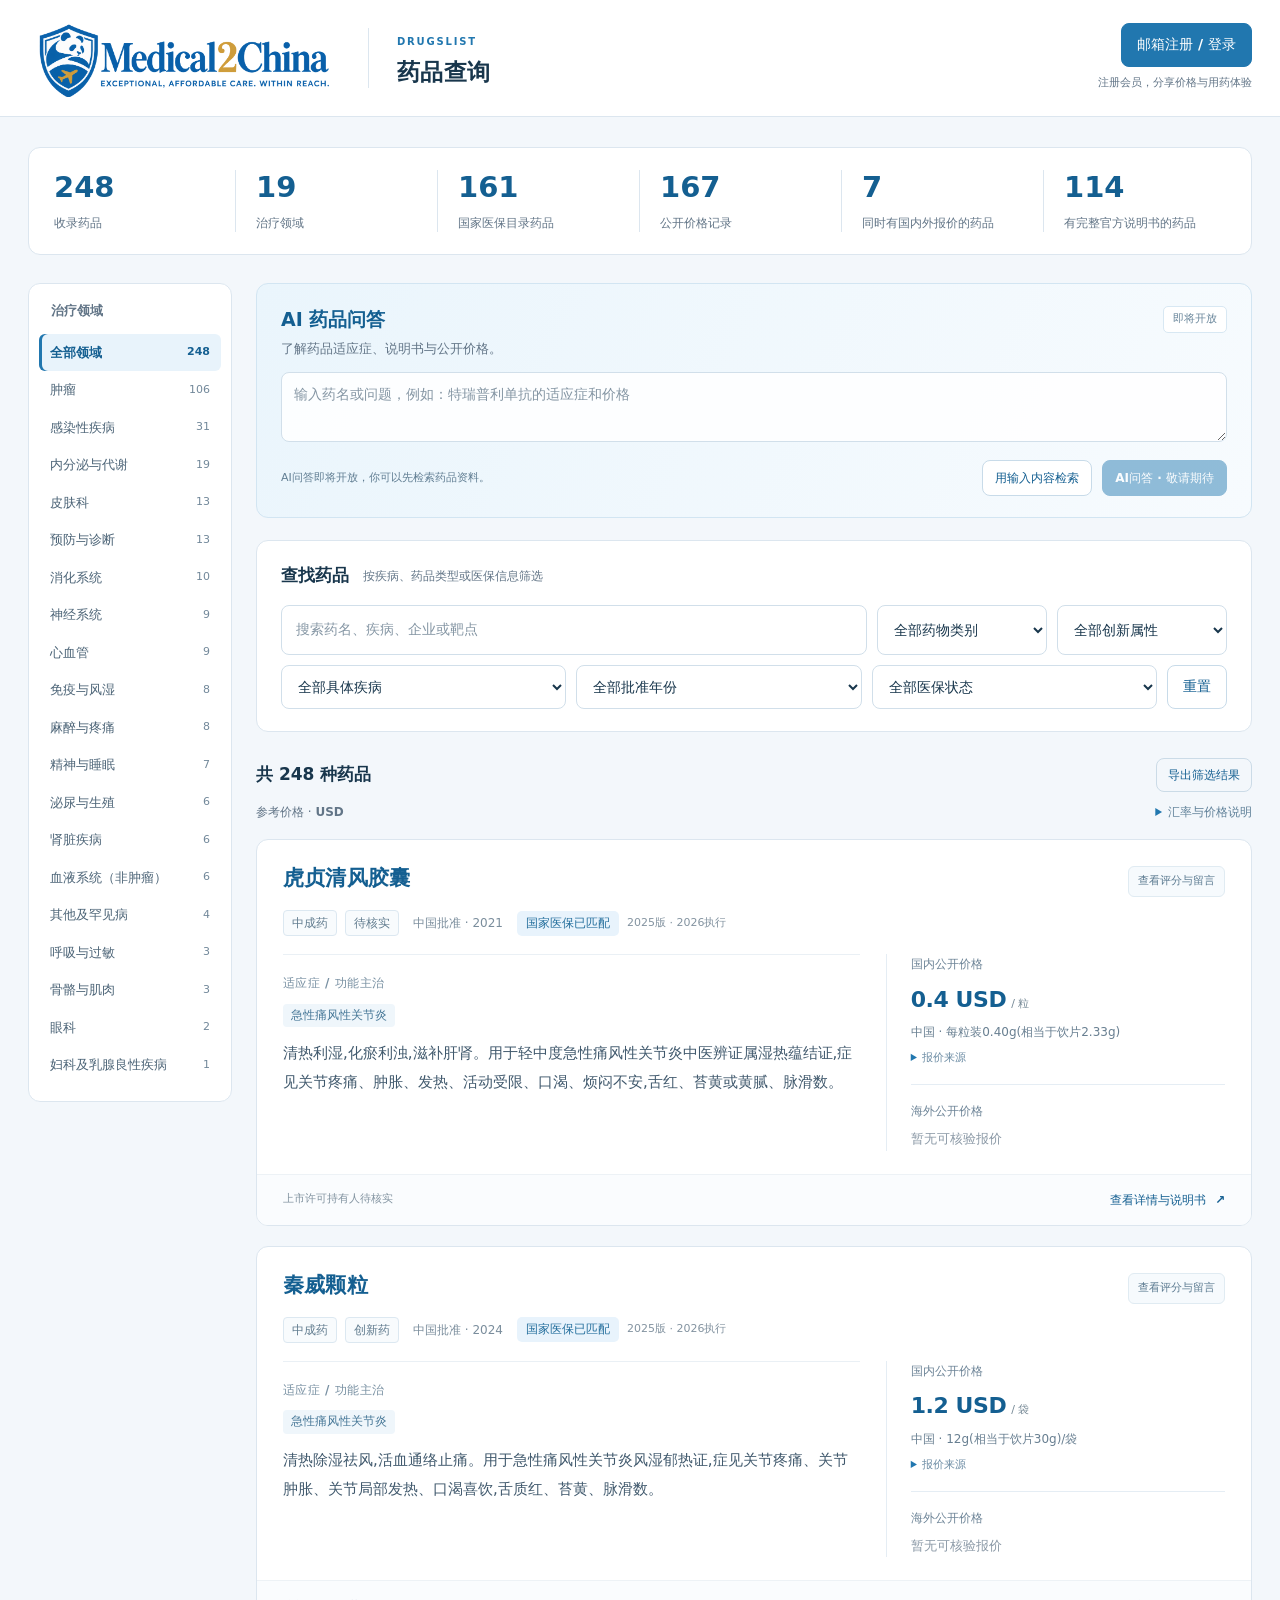
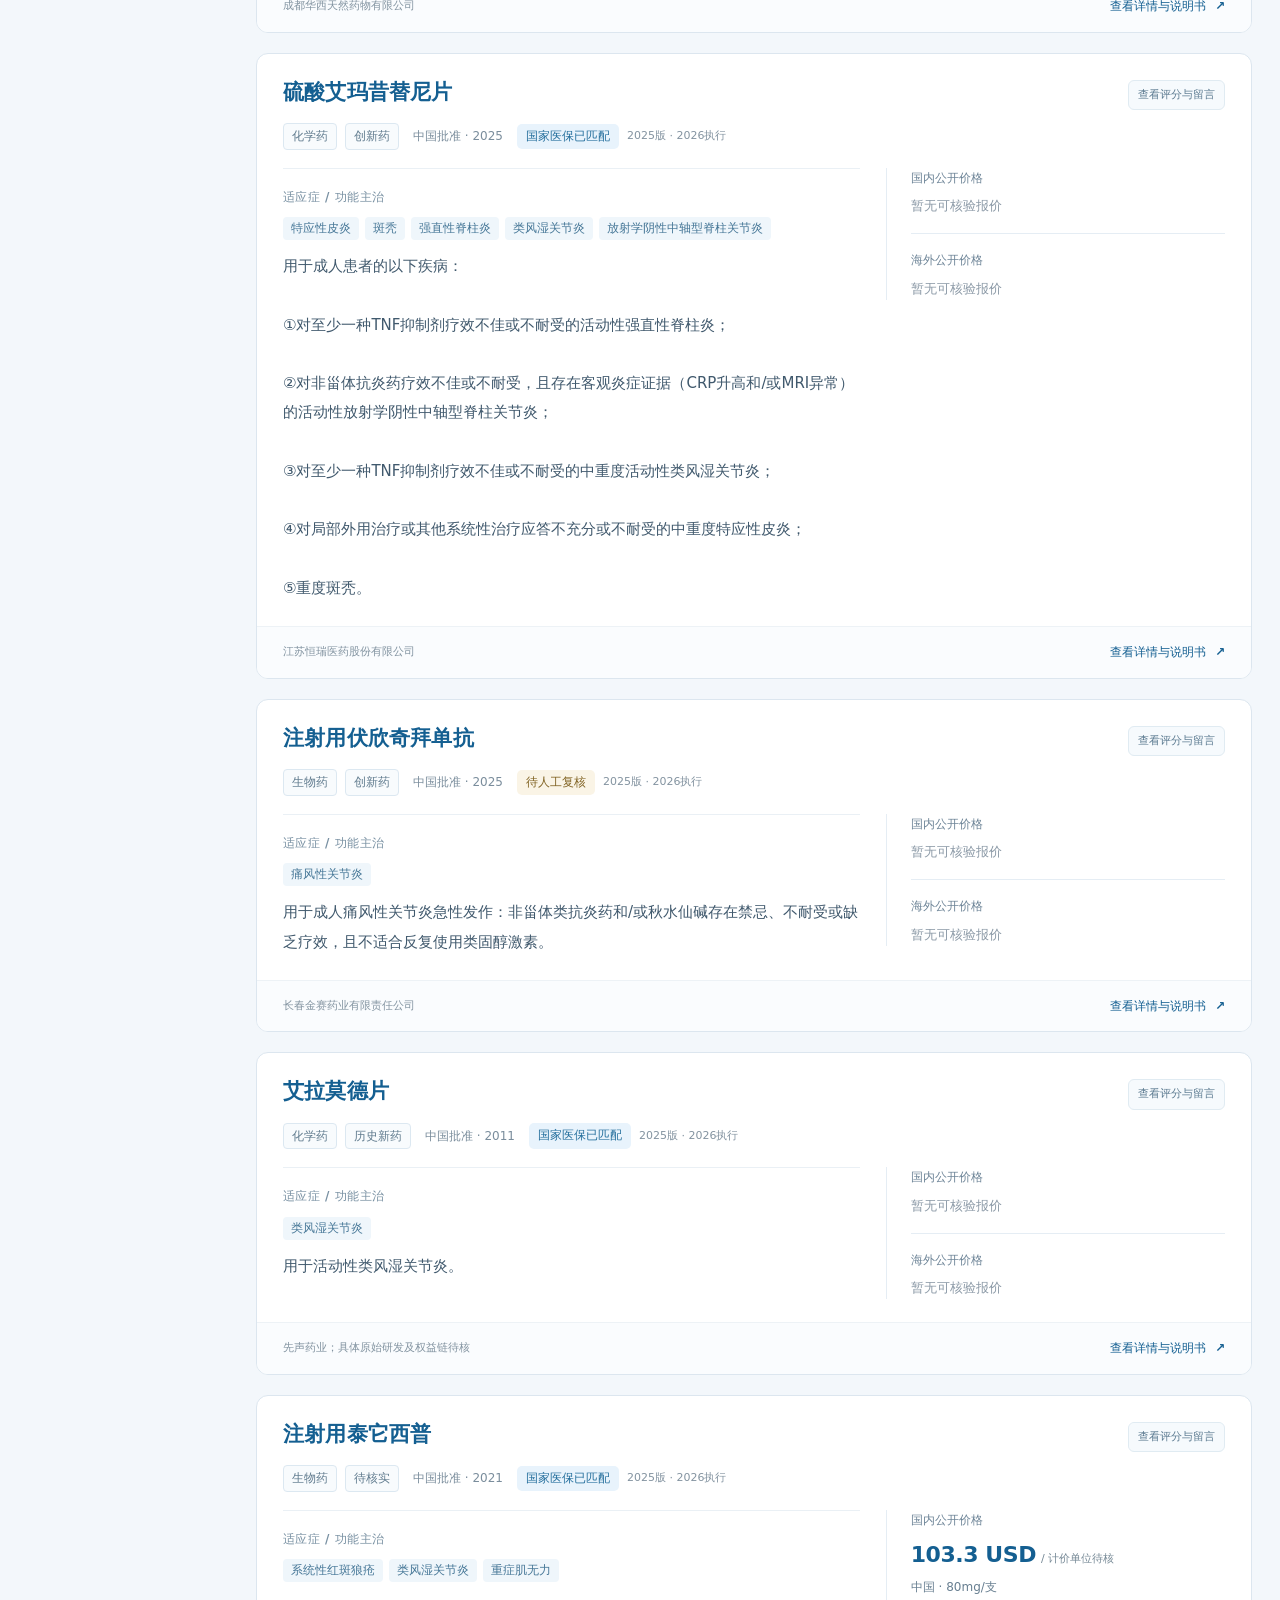
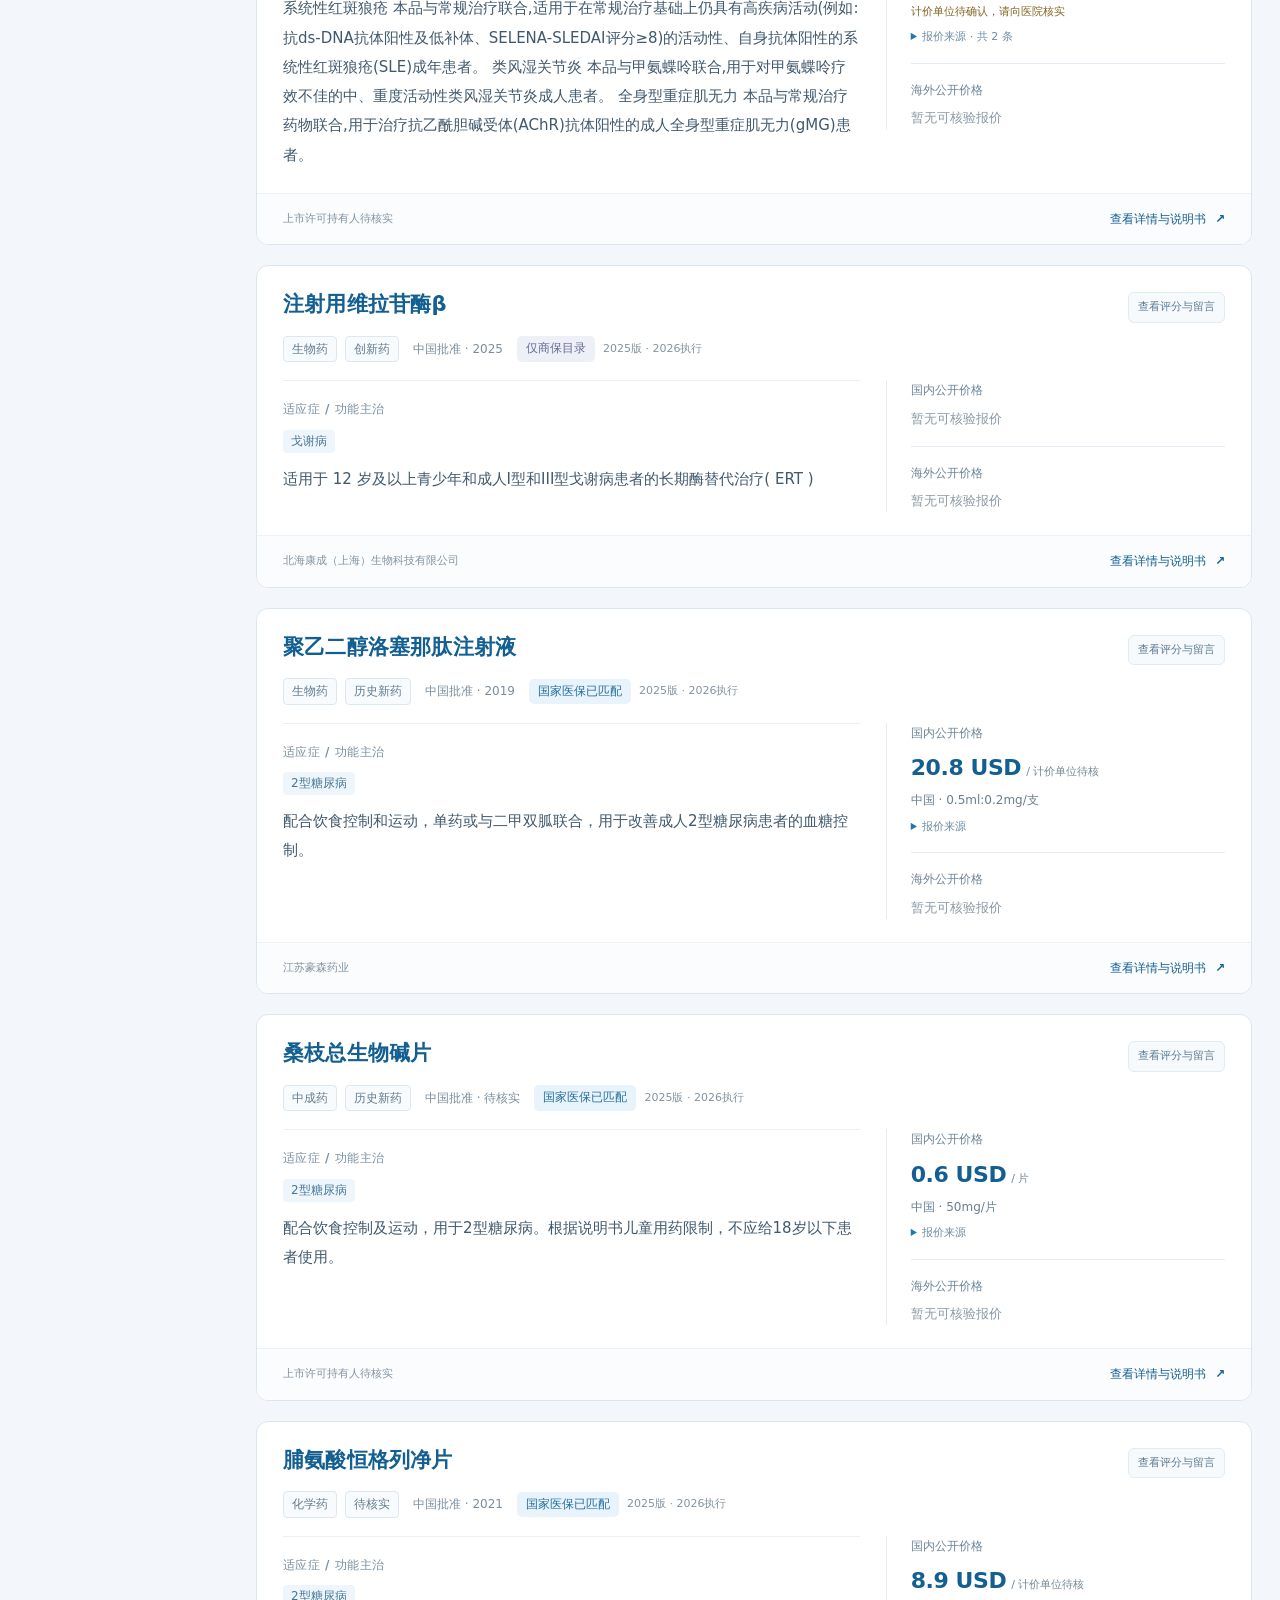
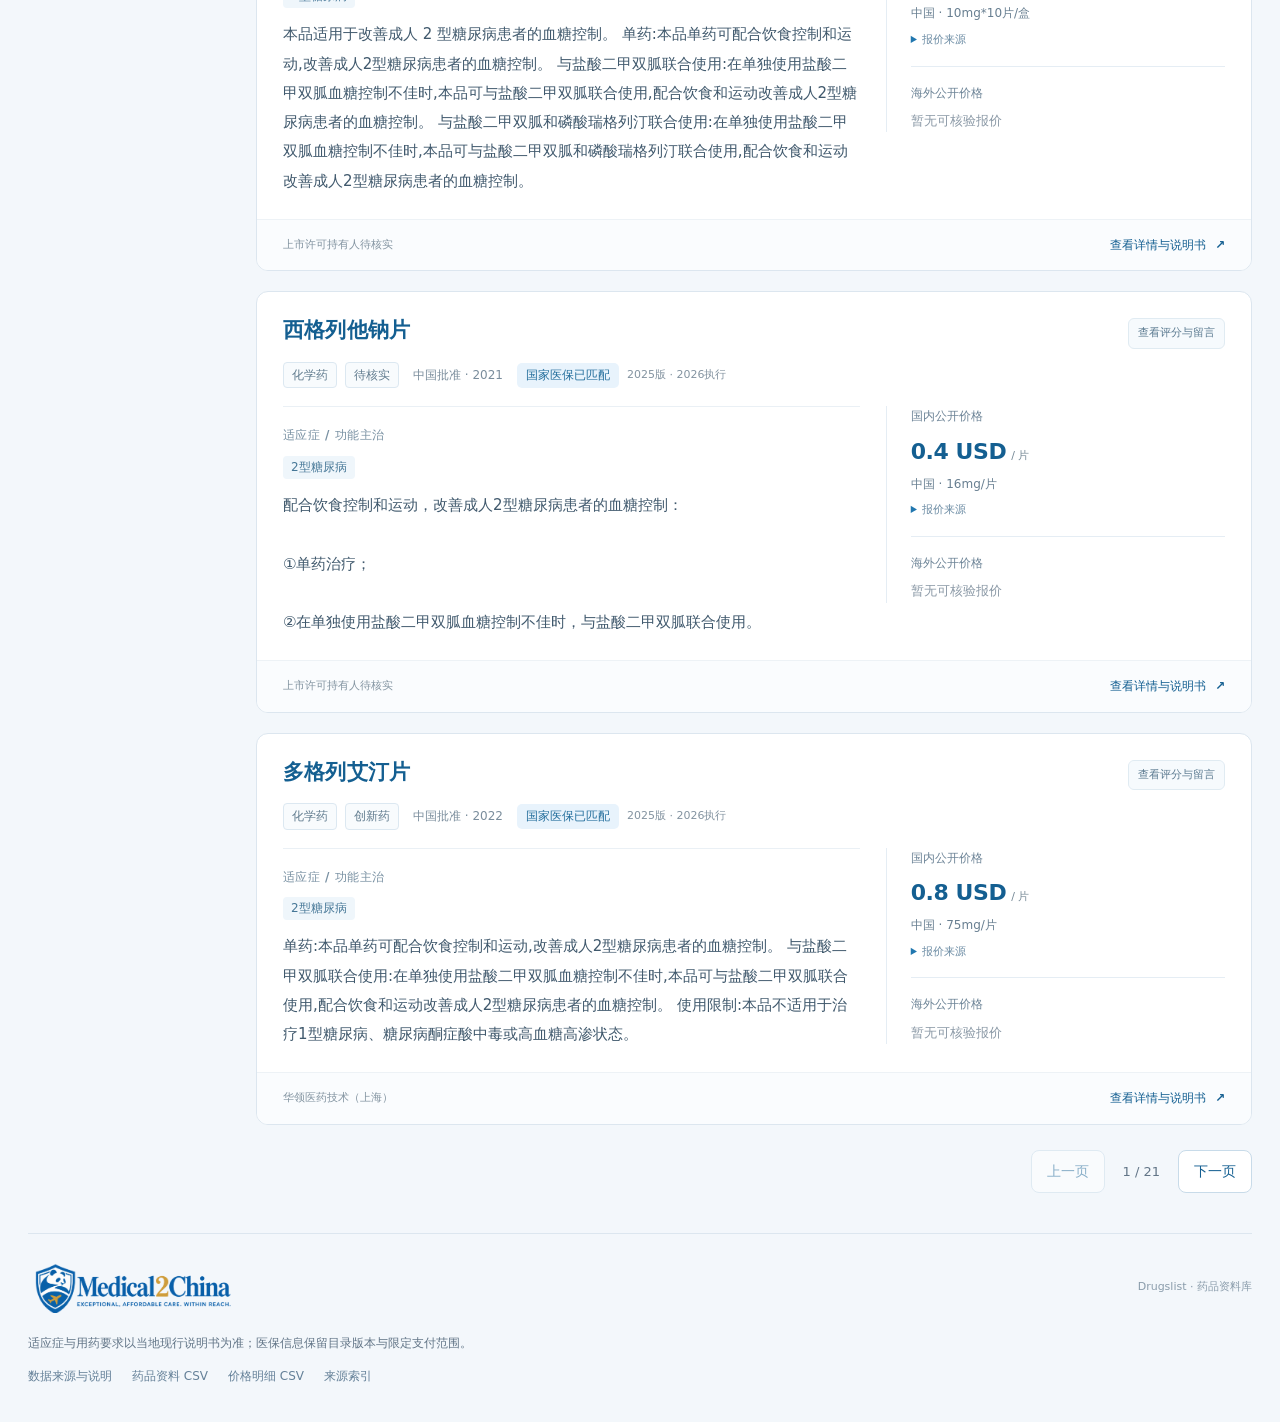
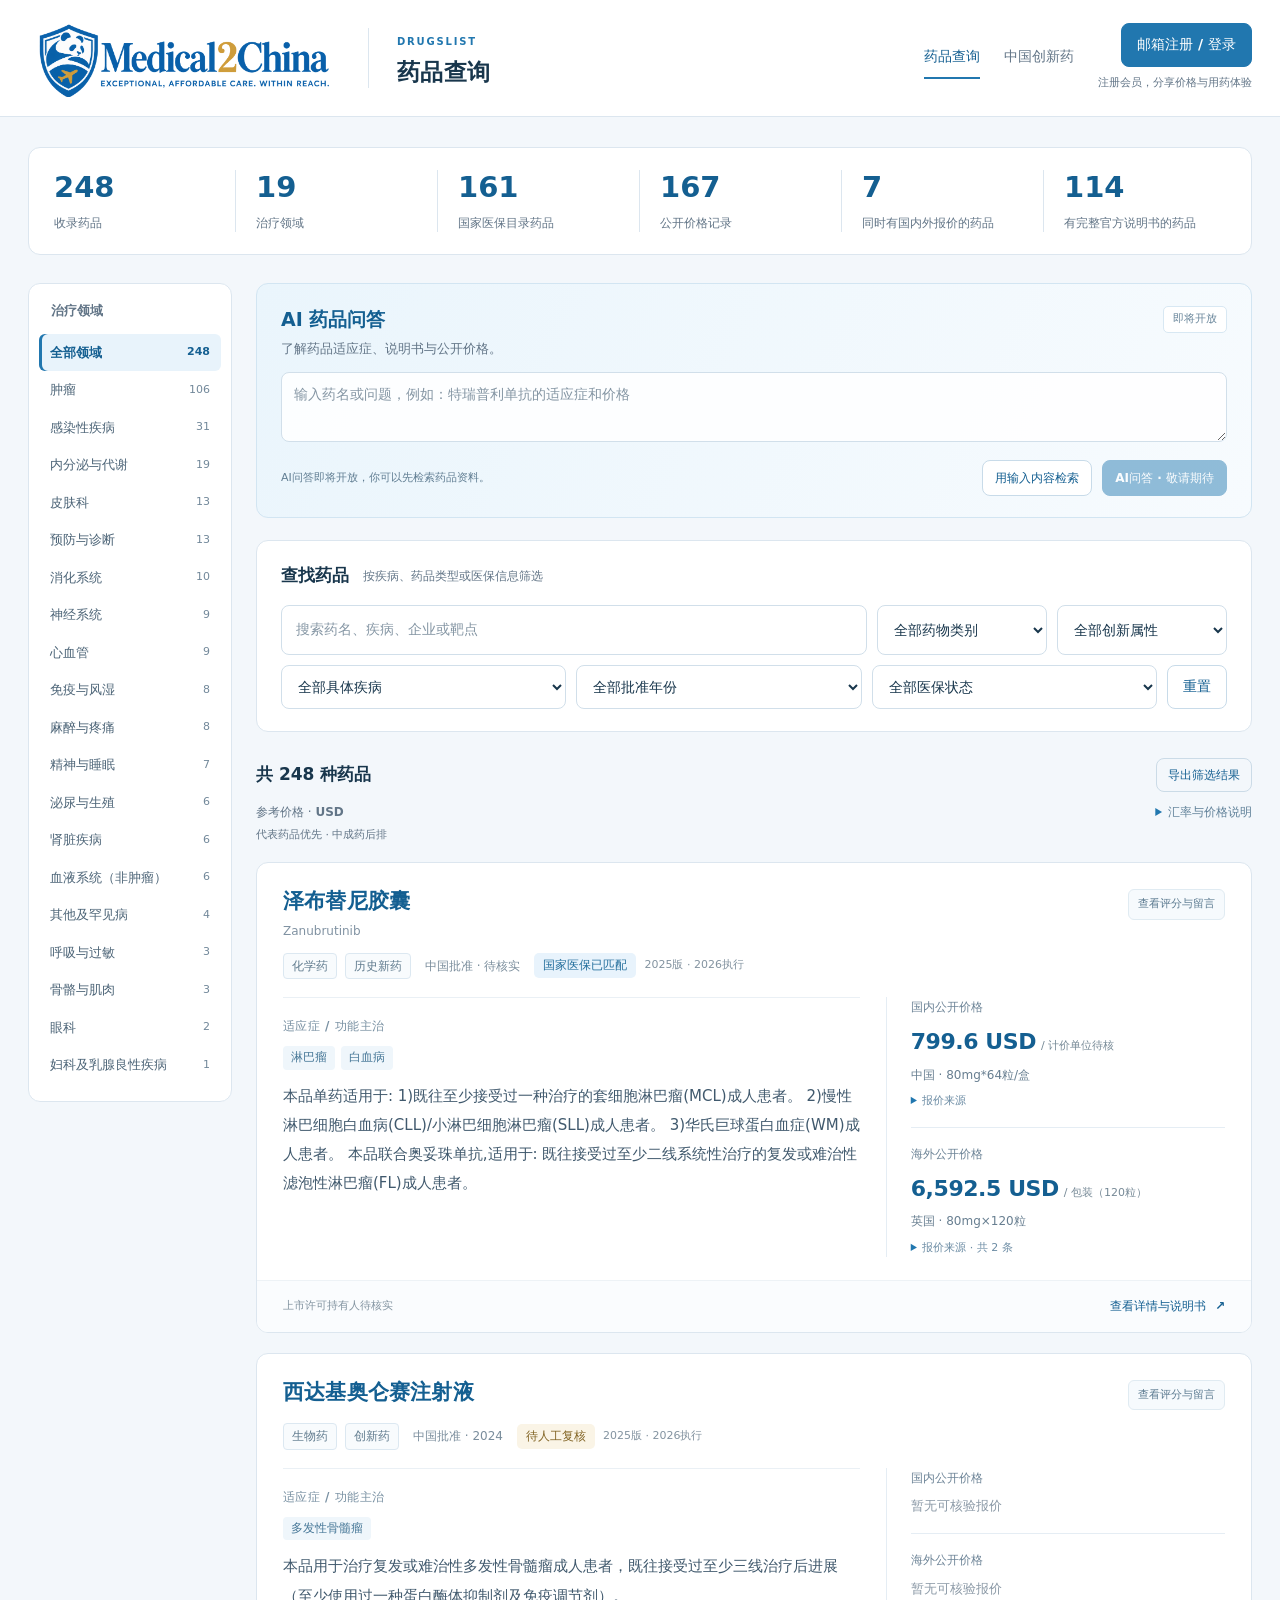
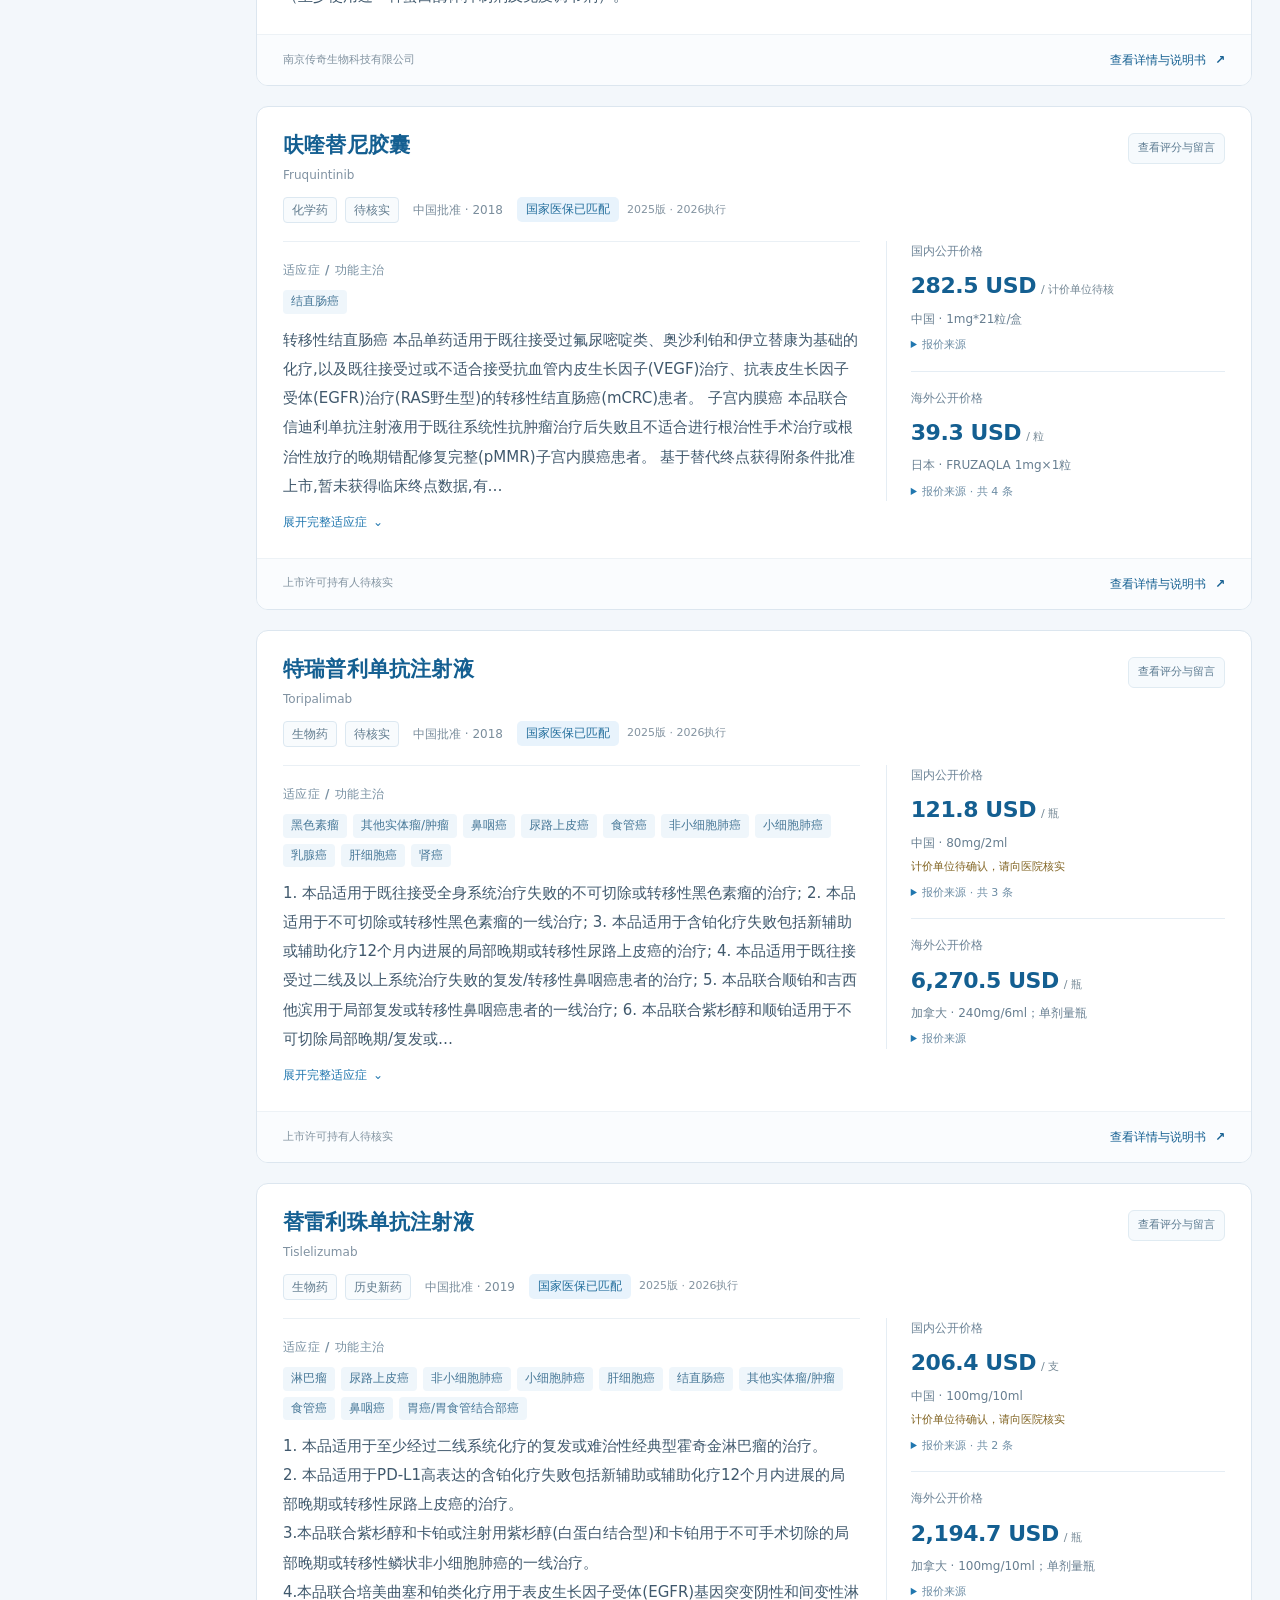
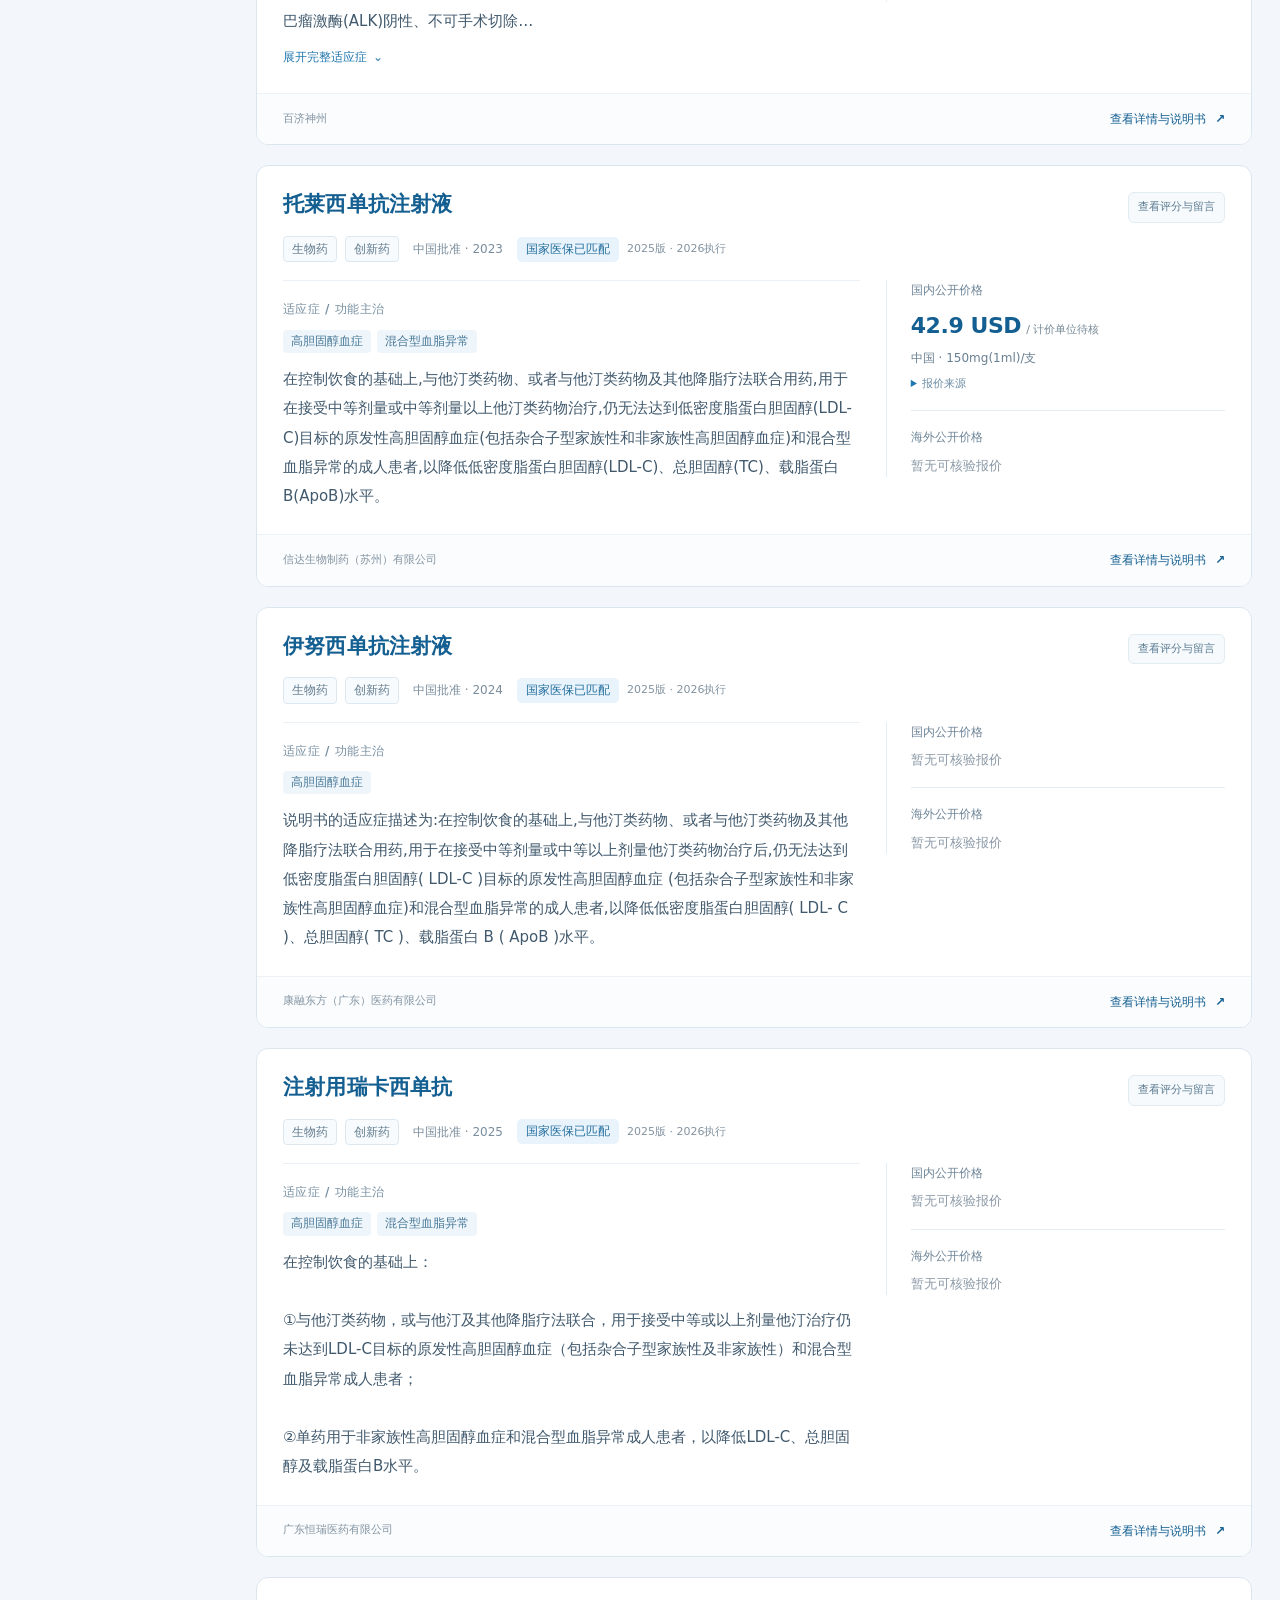
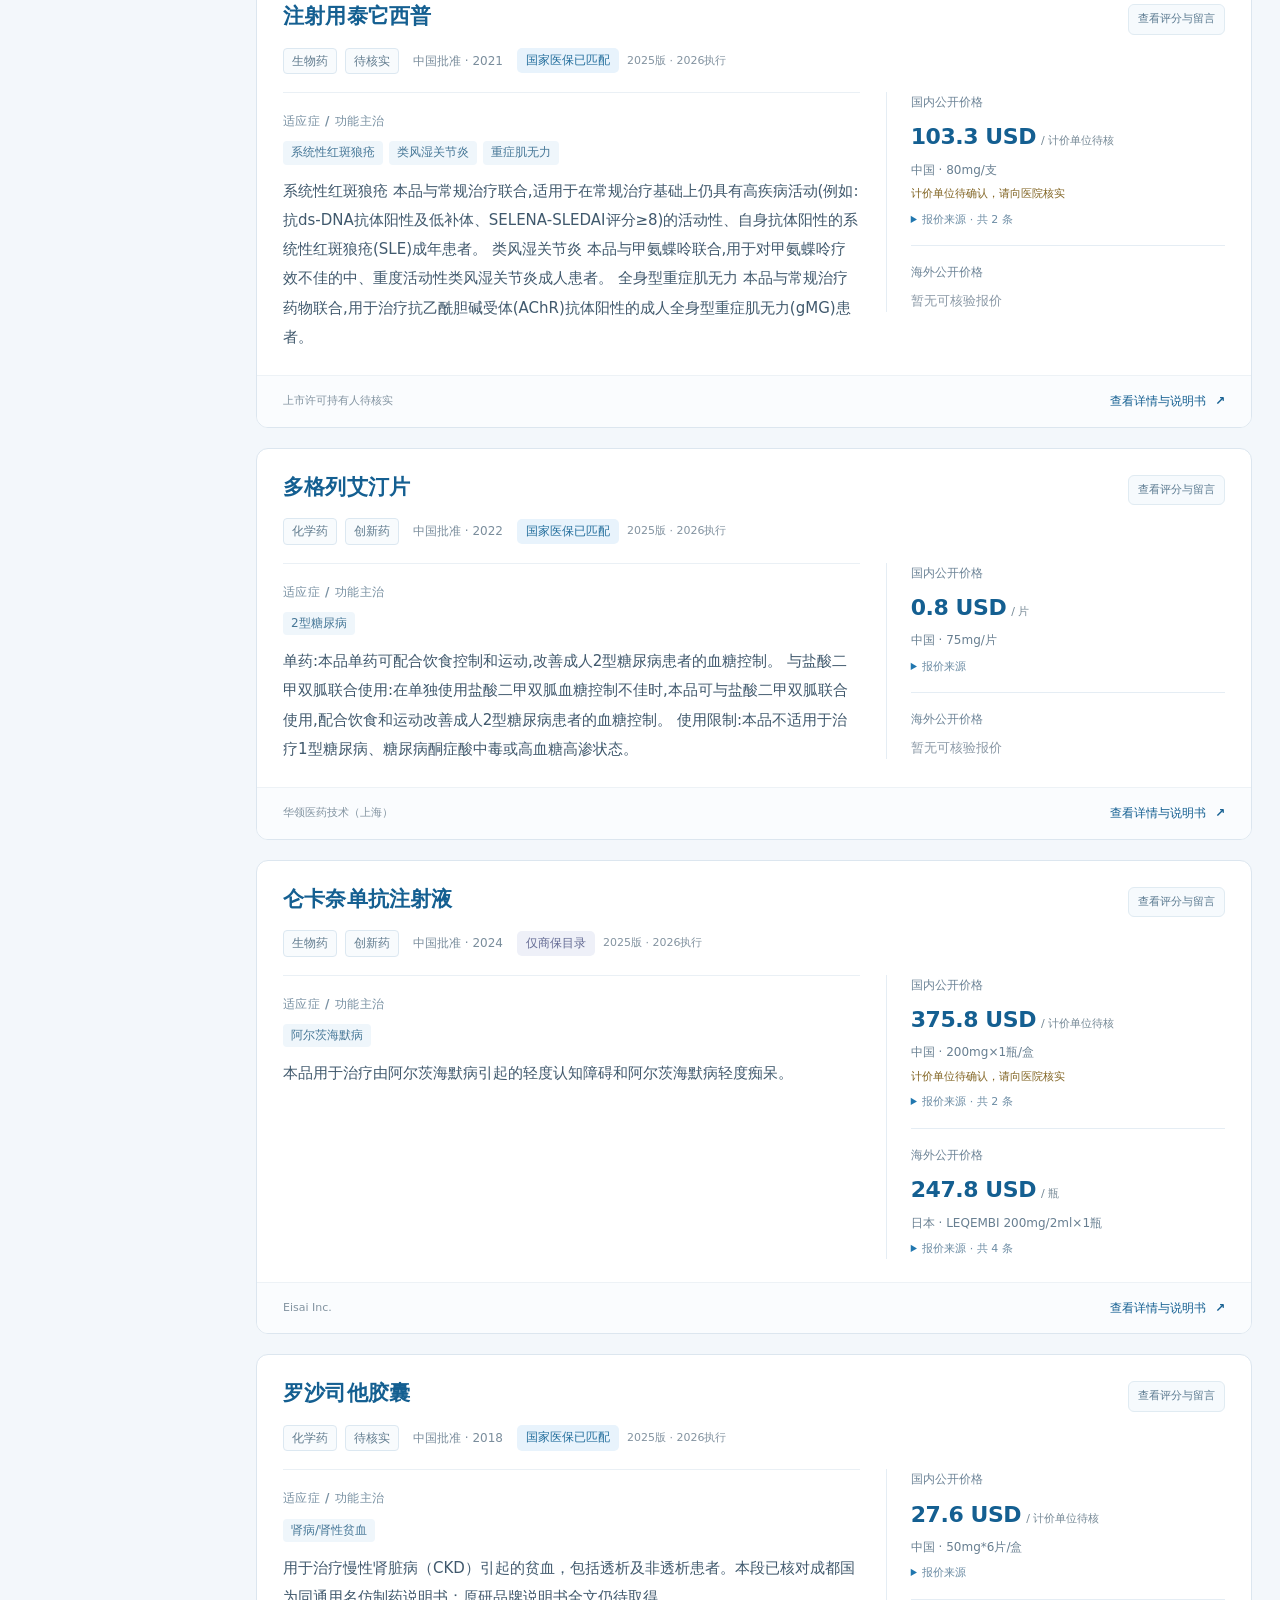
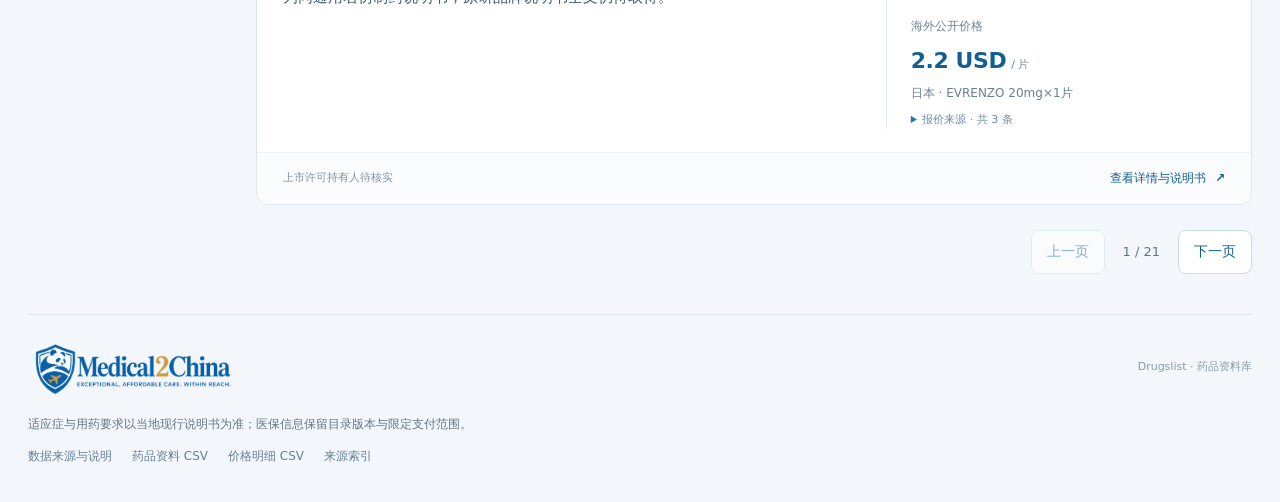
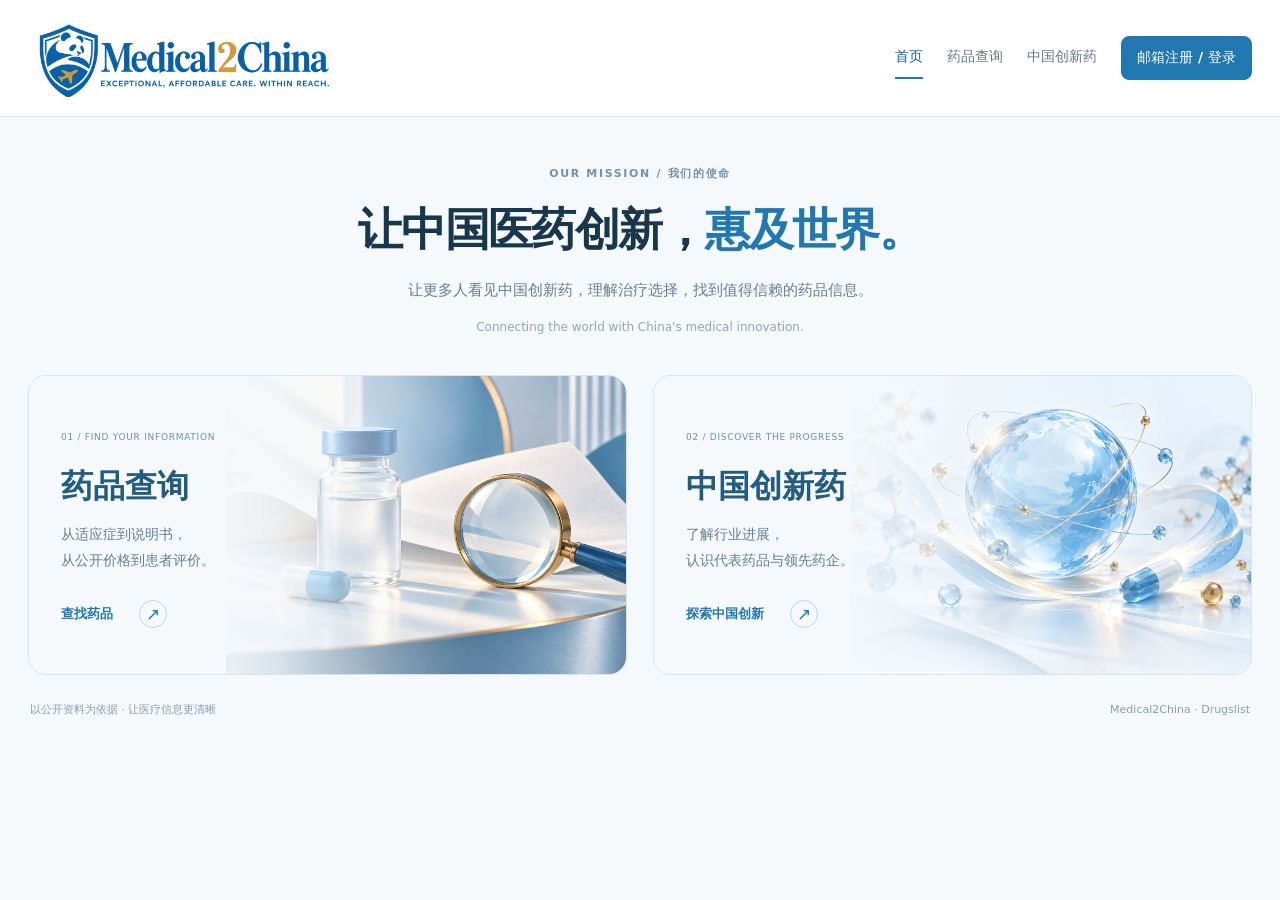
